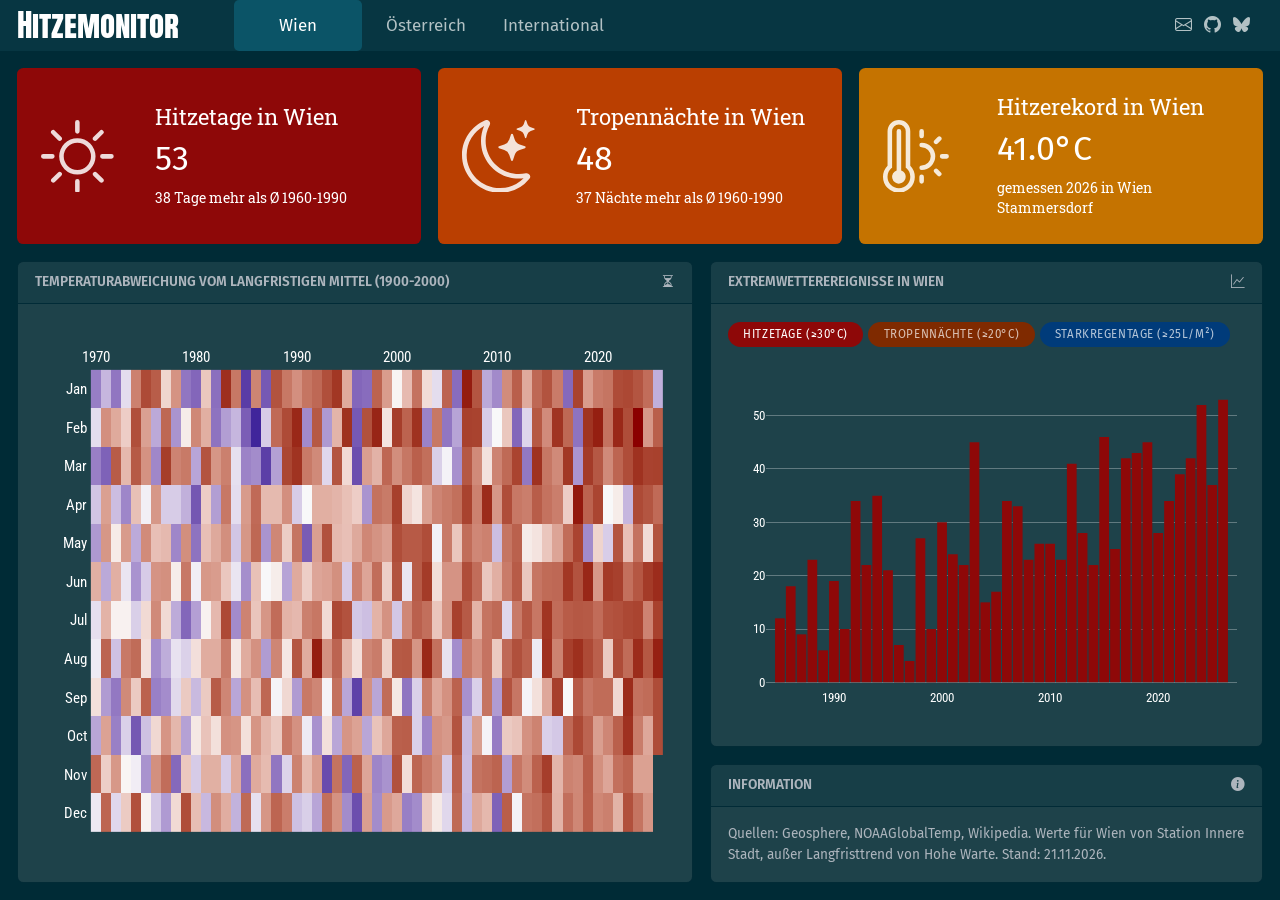
==== index.html @ 4937c635 "Built site for gh-pages" ====
<!DOCTYPE html>
<html xmlns="http://www.w3.org/1999/xhtml" lang="en" xml:lang="en"><head>

<meta charset="utf-8">
<meta name="generator" content="quarto-1.11.9">

<meta name="viewport" content="width=device-width, initial-scale=1.0, user-scalable=yes">


<title>Hitzemonitor</title>
<style>
/* Default styles provided by pandoc.
** See https://pandoc.org/MANUAL.html#variables-for-html for config info.
*/
span.smallcaps{font-variant: small-caps;}
div.columns{display: flex; gap: 1.5em;}
div.column{flex: auto;}
@media screen {
div.columns{gap: min(4vw, 1.5em);}
div.column{overflow-x: auto;}
}
div.hanging-indent{margin-left: 1.5em; text-indent: -1.5em;}
ul.task-list{list-style: none;}
ul.task-list li input[type="checkbox"] {
  width: 0.8em;
  margin: 0 0.8em 0.2em -1em; /* quarto-specific, see https://github.com/quarto-dev/quarto-cli/issues/4556 */ 
  vertical-align: middle;
}
</style>


<script src="heat_dashboard_files/libs/clipboard/clipboard.min.js"></script>
<script src="heat_dashboard_files/libs/quarto-html/quarto.js" type="module"></script>
<script src="heat_dashboard_files/libs/quarto-html/tabsets/tabsets.js" type="module"></script>
<script src="heat_dashboard_files/libs/quarto-html/scrollable-regions/scrollable-regions.js" type="module"></script>
<script src="heat_dashboard_files/libs/quarto-html/popper.min.js"></script>
<script src="heat_dashboard_files/libs/quarto-html/tippy.umd.min.js"></script>
<script src="heat_dashboard_files/libs/quarto-html/anchor.min.js"></script>
<link href="heat_dashboard_files/libs/quarto-html/tippy.css" rel="stylesheet">
<link href="heat_dashboard_files/libs/quarto-html/quarto-syntax-highlighting-63b5708e65d6cd79cd7618c58d0c21e7.css" rel="stylesheet" class="quarto-color-scheme" id="quarto-text-highlighting-styles">
<link href="heat_dashboard_files/libs/quarto-html/quarto-syntax-highlighting-dark-447e42e69aaa9833c0ba1b986f430b20.css" rel="stylesheet" class="quarto-color-scheme quarto-color-alternate" id="quarto-text-highlighting-styles">
<link href="heat_dashboard_files/libs/quarto-html/quarto-syntax-highlighting-63b5708e65d6cd79cd7618c58d0c21e7.css" rel="stylesheet" class="quarto-color-scheme-extra" id="quarto-text-highlighting-styles">
<script src="heat_dashboard_files/libs/bootstrap/bootstrap.min.js"></script>
<link href="heat_dashboard_files/libs/bootstrap/bootstrap-icons.css" rel="stylesheet">
<link href="heat_dashboard_files/libs/bootstrap/bootstrap-05d5b7c2d4df6968c0a750b83c031371.min.css" rel="stylesheet" append-hash="true" class="quarto-color-scheme" id="quarto-bootstrap" data-mode="dark">
<link href="heat_dashboard_files/libs/bootstrap/bootstrap-dark-05d5b7c2d4df6968c0a750b83c031371.min.css" rel="stylesheet" append-hash="true" class="quarto-color-scheme quarto-color-alternate" id="quarto-bootstrap" data-mode="dark">
<link href="heat_dashboard_files/libs/bootstrap/bootstrap-05d5b7c2d4df6968c0a750b83c031371.min.css" rel="stylesheet" append-hash="true" class="quarto-color-scheme-extra" id="quarto-bootstrap" data-mode="dark">
<script src="heat_dashboard_files/libs/quarto-dashboard/quarto-dashboard.js"></script>
<script src="heat_dashboard_files/libs/quarto-dashboard/stickythead.js"></script>



<script src="heat_dashboard_files/libs/quarto-dashboard/web-components.js" type="module"></script>
<script src="heat_dashboard_files/libs/quarto-dashboard/components.js"></script>

<link href="heat_dashboard_files/libs/htmltools-fill-0.5.9/fill.css" rel="stylesheet">
<script src="heat_dashboard_files/libs/bslib-component-js-0.12.0/components.min.js"></script>
<script src="heat_dashboard_files/libs/bslib-component-js-0.12.0/web-components.min.js" type="module"></script>
<link href="heat_dashboard_files/libs/bslib-component-css-0.12.0/components.css" rel="stylesheet">
<script src="heat_dashboard_files/libs/bslib-tag-require-0.12.0/tag-require.js"></script>
<script src="heat_dashboard_files/libs/htmlwidgets-1.6.4/htmlwidgets.js"></script>
<script src="heat_dashboard_files/libs/plotly-binding-4.12.1/plotly.js"></script>
<script src="heat_dashboard_files/libs/typedarray-0.1/typedarray.min.js"></script>
<script src="heat_dashboard_files/libs/jquery-3.6.0/jquery-3.6.0.min.js"></script>
<link href="heat_dashboard_files/libs/crosstalk-1.2.2/css/crosstalk.min.css" rel="stylesheet">
<script src="heat_dashboard_files/libs/crosstalk-1.2.2/js/crosstalk.min.js"></script>
<link href="heat_dashboard_files/libs/plotly-htmlwidgets-css-2.25.2/plotly-htmlwidgets.css" rel="stylesheet">
<script src="heat_dashboard_files/libs/plotly-main-2.25.2/plotly-latest.min.js"></script>
<link href="heat_dashboard_files/libs/datatables-css-0.0.0/datatables-crosstalk.css" rel="stylesheet">
<script src="heat_dashboard_files/libs/datatables-binding-0.34.0/datatables.js"></script>
<link href="heat_dashboard_files/libs/dt-core-1.13.6/css/jquery.dataTables.min.css" rel="stylesheet">
<link href="heat_dashboard_files/libs/dt-core-1.13.6/css/jquery.dataTables.extra.css" rel="stylesheet">
<script src="heat_dashboard_files/libs/dt-core-1.13.6/js/jquery.dataTables.min.js"></script>


</head>

<body class="quarto-dashboard dashboard-fill fullcontent quarto-light"><a id="quarto-skip-link" class="visually-hidden-focusable" href="#quarto-document-content">Skip to main content</a>

<header id="quarto-dashboard-header">
<nav class="navbar navbar-expand-md slim" data-bs-theme="dark">
  <div class="navbar-container container-fluid">
    <button class="navbar-toggler" type="button" data-bs-toggle="collapse" data-bs-target="#dashboard-collapse" aria-controls="dashboard-collapse" aria-expanded="false" aria-label="Toggle navigation">
      <span class="navbar-toggler-icon"></span>
    </button>    


    <div class="navbar-brand-container">


      <div class="navbar-title">
        <div class="navbar-title-text"><a href="#">Hitzemonitor</a></div>
        
        
      </div>
    </div>
<div id="dashboard-collapse" class="navbar-collapse collapse"><ul class="navbar-nav navbar-nav-scroll me-auto" role="tablist"><li class="nav-item" role="presentation"><a id="tab-wien" class="nav-link active" data-bs-toggle="tab" role="tab" data-bs-target="#wien" data-scrolling="false" href="#wien" aria-controls="wien" aria-selected="true"><span class="nav-link-text">Wien</span></a></li><li class="nav-item" role="presentation"><a id="tab-österreich" class="nav-link" data-bs-toggle="tab" role="tab" data-bs-target="#österreich" data-scrolling="false" href="#österreich" aria-controls="österreich" aria-selected="false"><span class="nav-link-text">Österreich</span></a></li><li class="nav-item" role="presentation"><a id="tab-international" class="nav-link" data-bs-toggle="tab" role="tab" data-bs-target="#international" data-scrolling="false" href="#international" aria-controls="international" aria-selected="false"><span class="nav-link-text">International</span></a></li></ul><div class="quarto-dashboard-links"><a class="quarto-dashboard-link" href="mailto:matthias.schnetzer@akwien.at"><i class="bi bi-envelope"></i></a><a class="quarto-dashboard-link" href="https://github.com/mschnetzer"><i class="bi bi-github"></i></a><a class="quarto-dashboard-link" href="https://bsky.app/profile/matschnetzer.bsky.social"><i class="bi bi-bluesky"></i></a></div></div></div>
</nav>
</header>
<div class="page-layout-custom quarto-dashboard-content bslib-gap-spacing html-fill-container bslib-page-fill quarto-dashboard-pages" id="quarto-document-content" tabindex="-1" role="main">  

<div class="bslib-grid-item html-fill-item tab-content bslib-grid" data-layout="fill" style="display: grid; grid-template-rows: minmax(3em, 1fr); grid-auto-columns: minmax(0, 1fr);">
<div id="wien" class="dashboard-page tab-pane show active html-fill-item html-fill-container" data-orientation="rows" aria-labelledby="tab-wien">
<div class="html-fill-item html-fill-container bslib-grid" style="display: grid; grid-template-rows: minmax(3em, max-content) minmax(3em, 1fr); grid-auto-columns: minmax(0, 1fr);">
<div class="html-fill-item html-fill-container bslib-grid" style="display: grid; grid-template-columns: minmax(3em, 1fr) minmax(3em, 1fr) minmax(3em, 1fr);
grid-auto-rows: minmax(0, 1fr);">
<div class="card bslib-card bslib-mb-spacing html-fill-item html-fill-container bslib-value-box showcase-left-center" data-bslib-card-init="" data-require-bs-caller="card()" data-require-bs-version="5 5" style="color:#FFFFFF;background-color:#8e0808;--bslib-color-fg:#FFFFFF;--bslib-color-bg:#8e0808;">
<div class="card-body bslib-gap-spacing html-fill-item html-fill-container" style="margin-top:auto;margin-bottom:auto;flex:1 1 auto; padding:0;">
<div class="value-box-grid html-fill-item" style="--bslib-grid-height:auto;--bslib-grid-height-mobile:auto;---bslib-value-box-showcase-w:30%;---bslib-value-box-showcase-w-fs:1fr;---bslib-value-box-showcase-max-h:100px;---bslib-value-box-showcase-max-h-fs:67%;">
<div class="value-box-showcase html-fill-item html-fill-container"><svg xmlns="http://www.w3.org/2000/svg" viewbox="0 0 16 16" class="bi bi-sun " style="height:1em;width:1em;fill:currentColor;vertical-align:-0.125em;" aria-hidden="true" role="img"><path d="M8 11a3 3 0 1 1 0-6 3 3 0 0 1 0 6zm0 1a4 4 0 1 0 0-8 4 4 0 0 0 0 8zM8 0a.5.5 0 0 1 .5.5v2a.5.5 0 0 1-1 0v-2A.5.5 0 0 1 8 0zm0 13a.5.5 0 0 1 .5.5v2a.5.5 0 0 1-1 0v-2A.5.5 0 0 1 8 13zm8-5a.5.5 0 0 1-.5.5h-2a.5.5 0 0 1 0-1h2a.5.5 0 0 1 .5.5zM3 8a.5.5 0 0 1-.5.5h-2a.5.5 0 0 1 0-1h2A.5.5 0 0 1 3 8zm10.657-5.657a.5.5 0 0 1 0 .707l-1.414 1.415a.5.5 0 1 1-.707-.708l1.414-1.414a.5.5 0 0 1 .707 0zm-9.193 9.193a.5.5 0 0 1 0 .707L3.05 13.657a.5.5 0 0 1-.707-.707l1.414-1.414a.5.5 0 0 1 .707 0zm9.193 2.121a.5.5 0 0 1-.707 0l-1.414-1.414a.5.5 0 0 1 .707-.707l1.414 1.414a.5.5 0 0 1 0 .707zM4.464 4.465a.5.5 0 0 1-.707 0L2.343 3.05a.5.5 0 1 1 .707-.707l1.414 1.414a.5.5 0 0 1 0 .708z"></path></svg></div>
<div class="value-box-area html-fill-item html-fill-container">
<p class="value-box-title">Hitzetage in Wien</p>
<p class="value-box-value">53</p>
<p>38 Tage mehr als Ø 1960-1990</p>
</div>
</div>
</div>
<script data-bslib-card-init="">bslib.Card.initializeAllCards();</script>
<script data-bslib-card-init="">bslib.Card.initializeAllCards();</script></div><div class="card bslib-card bslib-mb-spacing html-fill-item html-fill-container bslib-value-box showcase-left-center" data-bslib-card-init="" data-require-bs-caller="card()" data-require-bs-version="5 5" style="color:#FFFFFF;background-color:#ba3f01;--bslib-color-fg:#FFFFFF;--bslib-color-bg:#ba3f01;">
<div class="card-body bslib-gap-spacing html-fill-item html-fill-container" style="margin-top:auto;margin-bottom:auto;flex:1 1 auto; padding:0;">
<div class="value-box-grid html-fill-item" style="--bslib-grid-height:auto;--bslib-grid-height-mobile:auto;---bslib-value-box-showcase-w:30%;---bslib-value-box-showcase-w-fs:1fr;---bslib-value-box-showcase-max-h:100px;---bslib-value-box-showcase-max-h-fs:67%;">
<div class="value-box-showcase html-fill-item html-fill-container"><svg xmlns="http://www.w3.org/2000/svg" viewbox="0 0 16 16" class="bi bi-moon-stars " style="height:1em;width:1em;fill:currentColor;vertical-align:-0.125em;" aria-hidden="true" role="img"><path d="M6 .278a.768.768 0 0 1 .08.858 7.208 7.208 0 0 0-.878 3.46c0 4.021 3.278 7.277 7.318 7.277.527 0 1.04-.055 1.533-.16a.787.787 0 0 1 .81.316.733.733 0 0 1-.031.893A8.349 8.349 0 0 1 8.344 16C3.734 16 0 12.286 0 7.71 0 4.266 2.114 1.312 5.124.06A.752.752 0 0 1 6 .278zM4.858 1.311A7.269 7.269 0 0 0 1.025 7.71c0 4.02 3.279 7.276 7.319 7.276a7.316 7.316 0 0 0 5.205-2.162c-.337.042-.68.063-1.029.063-4.61 0-8.343-3.714-8.343-8.29 0-1.167.242-2.278.681-3.286z"></path>
<path d="M10.794 3.148a.217.217 0 0 1 .412 0l.387 1.162c.173.518.579.924 1.097 1.097l1.162.387a.217.217 0 0 1 0 .412l-1.162.387a1.734 1.734 0 0 0-1.097 1.097l-.387 1.162a.217.217 0 0 1-.412 0l-.387-1.162A1.734 1.734 0 0 0 9.31 6.593l-1.162-.387a.217.217 0 0 1 0-.412l1.162-.387a1.734 1.734 0 0 0 1.097-1.097l.387-1.162zM13.863.099a.145.145 0 0 1 .274 0l.258.774c.115.346.386.617.732.732l.774.258a.145.145 0 0 1 0 .274l-.774.258a1.156 1.156 0 0 0-.732.732l-.258.774a.145.145 0 0 1-.274 0l-.258-.774a1.156 1.156 0 0 0-.732-.732l-.774-.258a.145.145 0 0 1 0-.274l.774-.258c.346-.115.617-.386.732-.732L13.863.1z"></path></svg></div>
<div class="value-box-area html-fill-item html-fill-container">
<p class="value-box-title">Tropennächte in Wien</p>
<p class="value-box-value">48</p>
<p>37 Nächte mehr als Ø 1960-1990</p>
</div>
</div>
</div>
<script data-bslib-card-init="">bslib.Card.initializeAllCards();</script>
<script data-bslib-card-init="">bslib.Card.initializeAllCards();</script></div><div class="card bslib-card bslib-mb-spacing html-fill-item html-fill-container bslib-value-box showcase-left-center" data-bslib-card-init="" data-require-bs-caller="card()" data-require-bs-version="5 5" style="color:#FFFFFF;background-color:#c57300;--bslib-color-fg:#FFFFFF;--bslib-color-bg:#c57300;">
<div class="card-body bslib-gap-spacing html-fill-item html-fill-container" style="margin-top:auto;margin-bottom:auto;flex:1 1 auto; padding:0;">
<div class="value-box-grid html-fill-item" style="--bslib-grid-height:auto;--bslib-grid-height-mobile:auto;---bslib-value-box-showcase-w:30%;---bslib-value-box-showcase-w-fs:1fr;---bslib-value-box-showcase-max-h:100px;---bslib-value-box-showcase-max-h-fs:67%;">
<div class="value-box-showcase html-fill-item html-fill-container"><svg xmlns="http://www.w3.org/2000/svg" viewbox="0 0 16 16" class="bi bi-thermometer-sun " style="height:1em;width:1em;fill:currentColor;vertical-align:-0.125em;" aria-hidden="true" role="img"><path d="M5 12.5a1.5 1.5 0 1 1-2-1.415V2.5a.5.5 0 0 1 1 0v8.585A1.5 1.5 0 0 1 5 12.5z"></path>
<path d="M1 2.5a2.5 2.5 0 0 1 5 0v7.55a3.5 3.5 0 1 1-5 0V2.5zM3.5 1A1.5 1.5 0 0 0 2 2.5v7.987l-.167.15a2.5 2.5 0 1 0 3.333 0L5 10.486V2.5A1.5 1.5 0 0 0 3.5 1zm5 1a.5.5 0 0 1 .5.5v1a.5.5 0 0 1-1 0v-1a.5.5 0 0 1 .5-.5zm4.243 1.757a.5.5 0 0 1 0 .707l-.707.708a.5.5 0 1 1-.708-.708l.708-.707a.5.5 0 0 1 .707 0zM8 5.5a.5.5 0 0 1 .5-.5 3 3 0 1 1 0 6 .5.5 0 0 1 0-1 2 2 0 0 0 0-4 .5.5 0 0 1-.5-.5zM12.5 8a.5.5 0 0 1 .5-.5h1a.5.5 0 1 1 0 1h-1a.5.5 0 0 1-.5-.5zm-1.172 2.828a.5.5 0 0 1 .708 0l.707.708a.5.5 0 0 1-.707.707l-.708-.707a.5.5 0 0 1 0-.708zM8.5 12a.5.5 0 0 1 .5.5v1a.5.5 0 0 1-1 0v-1a.5.5 0 0 1 .5-.5z"></path></svg></div>
<div class="value-box-area html-fill-item html-fill-container">
<p class="value-box-title">Hitzerekord in Wien</p>
<p class="value-box-value">41.0°C</p>
<p>gemessen 2026 in Wien Stammersdorf</p>
</div>
</div>
</div>
<script data-bslib-card-init="">bslib.Card.initializeAllCards();</script>
<script data-bslib-card-init="">bslib.Card.initializeAllCards();</script></div>
</div>
<div class="fill html-fill-item html-fill-container bslib-grid" data-layout="fill" style="display: grid; grid-template-columns: minmax(3em, 55fr) minmax(3em, 45fr);
grid-auto-rows: minmax(0, 1fr);">
<div class="html-fill-item html-fill-container bslib-grid" style="display: grid; grid-template-rows: minmax(3em, 1fr); grid-auto-columns: minmax(0, 1fr);">
<div class="card fill html-fill-item html-fill-container bslib-card" data-fill="true" data-title="Temperaturabweichung vom langfristigen Mittel (1900-2000)<i class='bi bi-hourglass-split'></i>" data-bslib-card-init="" data-require-bs-caller="card()">
<div class="card-header"><div class="card-title"><span style="display: inline">
Temperaturabweichung vom langfristigen Mittel (1900-2000)</span></div><i class="bi bi-hourglass-split"></i>
</div>
<div class="cell card-body html-fill-item html-fill-container">
<div class="cell-output-display html-fill-item html-fill-container">
<div class="plotly html-widget html-fill-item html-fill-container" id="htmlwidget-fe94f6e7ae63e1a54ec6" style="width:100%;height:406px;"></div>
<script type="application/json" data-for="htmlwidget-fe94f6e7ae63e1a54ec6">{"x":{"data":[{"x":[1970,1971,1972,1973,1974,1975,1976,1977,1978,1979,1980,1981,1982,1983,1984,1985,1986,1987,1988,1989,1990,1991,1992,1993,1994,1995,1996,1997,1998,1999,2000,2001,2002,2003,2004,2005,2006,2007,2008,2009,2010,2011,2012,2013,2014,2015,2016,2017,2018,2019,2020,2021,2022,2023,2024,2025,2026],"y":[1,2,3,4,5,6,7,8,9,10,11,12],"z":[[0.42785183314504427,0.81273307680142215,0.3922525026024542,0.57015768643587428,0.86132198867986765,0.48329281602683155,0.35895595000830283,0.26397835333121644,0.53706988739613859,0.86971914161245589,0.60046272755787622,0.32842556305560705,0.71471986834201784,0.64071621967259262,0.31422386181637085,0.80135725063207652,0.40981380584459304,0.69594920929173854,0.81273307680142215,0.75540557736999925,0.34333441416884775,0.37527561942712323,0.28785386884898556,0.78927902946201056,0.7055391393014171,0.23220127322592771,0.093717333210398865,0.67541681326236658,0.23220127322592771,0.68591939603780228,0.65285215064988034,0.20444168709749652,0.23220127322592771,0.57015768643587428,0.50162378399461371,0.3922525026024542,0.80135725063207652,0.32842556305560705,0.65285215064988034,0.61455392314796142,0.1383018861474076,0.8286379536395595,0.44622531412545036,0.77641212592731135,0.78927902946201056,0.84799033417693359,0.62796175614052407,0.78927902946201056,0.73196523830275373,0.8286379536395595,0.73196523830275373,0.74788689659133301,0.62796175614052407,0.86132198867986765,0.77641212592731135,0.69594920929173854,null],[0.80452091307964169,0.5628599686505843,0.6914376529790115,0.47486860459141439,0.43782581900005285,0.24800396190653992,0.71058742288275034,0.79264190961418368,0.15490786759717287,0.57869146067920918,0.36775825239324078,0.6349861310947128,0.6349861310947128,0.36775825239324078,0.64739925975918966,0.16900558669535298,0.64739925975918966,0.60822243185850422,0.18416147587817794,0.38444281195079671,0.74436827328878841,0.60822243185850422,0.68119672466783576,0.086603703512868474,0.77999911784201903,0.1482150495199567,0.82108463777634144,0.65921387629770734,0.21828426154286673,0.24800396190653992,0.8593569514311028,0.52917984640898652,0.8102003002952799,0.7593854936776756,0.71955741888446345,0.36775825239324078,0.82108463777634144,0.33645580367950373,0.77999911784201903,0.79264190961418368,0.81571872004788593,0.27024857135364078,0.77336158357948248,0.71955741888446345,0.82108463777634144,0.9019225870603208,0.62193819469816625,0.74436827328878841,0.72816119273645352,0.83138979431685434,0.71058742288275034,0.65921387629770734,0.78642168536967583,0.81571872004788593,0.67046736358863779,0.67046736358863779,null],[0.29022351749696318,0.66651823243965447,0.20607997788525234,0.37842083965678713,0.11578277499726682,0.34621882191136849,0.54029290898383586,0.69778588849371814,0.61712755831318467,0.27787736969681587,0.50503652762620455,0.58850453643471456,0.52292373028382544,0.7072965651699088,0.69778588849371814,0.52292373028382544,0.69778588849371814,0.61712755831318467,0.57312947583121943,0.76398990584932658,0.7072965651699088,0.43128738697333713,0.24425659454928886,0.52292373028382544,0.29022351749696318,0.69778588849371814,0.66651823243965447,0.29022351749696318,0.58850453643471456,0.65506902688349666,0.82446097860617396,0.8295930331891449,0.37842083965678713,0.2150088070903276,0.7072965651699088,0.6878412718486403,0.85338186405008609,0.33117580209386066,0.67743023412921455,0.44970583965636562,0.19751453862731894,0.57312947583121943,0.58850453643471456,0.7072965651699088,0.74157170491187563,0.37842083965678713,0.36197351306859632,0.80245595028705607,0.87850074740543271,0.81376967496715902,0.67743023412921455,0.7335163561825917,0.82446097860617396,0.92972677110669377,0.75678934093315275,0.65506902688349666,0.87049025553414661],[0.52292373028382544,0.26612568364284434,0.1892876577880985,0.72513488531639891,0.57312947583121943,0.81918901897767882,0.20607997788525234,0.23406678185092955,0.39551425724678191,0.57312947583121943,0.33117580209386094,0.57312947583121943,0.83459213185071279,0.73351635618259159,0.29022351749696351,0.70729656516990902,0.60316687231196509,0.80819488546950924,0.44970583965636596,0.5402929089838362,0.26612568364284434,0.76398990584932669,0.73351635618259159,0.44970583965636596,0.78415629340076276,0.29022351749696351,0.062485240077321758,0.70729656516990902,0.29022351749696351,0.7965434663932901,0.50503652762620488,0.18137653026875303,0.3784208396567868,0.75678934093315253,0.65506902688349689,0.70729656516990902,0.81918901897767882,0.24425659454928858,0.3784208396567868,0.77765860682278498,0.26612568364284434,0.85780486345830498,0.77094119305059283,0.44970583965636596,0.52292373028382544,0.65506902688349689,0.90068317018091892,0.46825823653247672,0.83946473988614179,0.77094119305059283,0.7965434663932901,0.7965434663932901,0.5402929089838362,0.94132405265491903,0.78415629340076276,0.7965434663932901,0.87049025553414683],[0.43237461175938902,0.81409587662817273,0.34713493467574458,0.76440965968705887,0.79689973174056217,0.5239711472502282,0.23465919438068869,0.30399215273867136,0.41423920125168223,0.37941885650419005,0.5239711472502282,0.64377635268568356,0.64377635268568356,0.75722435810364463,0.50611141240283208,0.64377635268568356,0.70784856596596957,0.2668078714353454,0.73400377915717308,0.50611141240283208,0.849126156343042,0.64377635268568356,0.96520925092506016,0.70784856596596957,0.81409587662817273,0.6179352851565465,0.5239711472502282,0.73400377915717308,0.75722435810364463,0.5580231638389872,0.83975035364050477,0.84449551840985326,0.69836269346226143,0.9470269265337603,0.78453566669025443,0.41423920125168223,0.23465919438068869,0.76440965968705887,0.70784856596596957,0.7780506132918843,0.57406273716640666,0.80280162948241895,0.86238151756842218,0.81950624591833388,0.43237461175938902,0.92990434728115079,0.74204045815213504,0.90089030491118582,0.93286865213230141,0.87477543782685108,0.82476969086215535,0.57406273716640666,0.87073311759034755,0.79689973174056217,0.94149100799297691,0.84449551840985326,0.96271728164559678],[0.40928469481719038,0.62757308221912489,0.48274447398290893,0.48274447398290893,0.37478113067853336,0.53655903034564512,0.72326367571126304,0.53655903034564512,0.30031841918120744,0.1510369994580705,0.27526824674404532,0.48274447398290893,0.61414535142557269,0.87764451986983183,0.23190816354997848,0.73984372509922536,0.58521630915278655,0.69565779031512032,0.79523159806530241,0.62757308221912489,0.61414535142557269,0.74765926131588356,0.76944748691374254,0.53655903034564512,0.88154394741215503,0.85685011915265841,0.35848175356927298,0.34288129161532327,0.62757308221912489,0.7052603328907362,0.35848175356927298,0.73171926047193314,0.82332479929686941,0.78909393763893509,0.58521630915278655,0.7052603328907362,0.89638611874480822,0.83841384387794682,0.62757308221912489,0.77621459668091464,0.80118320621825734,0.39173937320862073,0.76244325970825921,0.84319173284282778,0.76944748691374254,0.92297441397138069,0.79523159806530241,0.83351421121443448,0.84319173284282778,0.83841384387794682,0.79523159806530241,0.85240471743557411,0.86119444893100894,0.88154394741215503,0.88911032489284203,0.73984372509922536,0.89638611874480822],[0.63536381157586508,0.29515777367184692,0.63536381157586508,0.42012234899055823,0.24831907050470398,0.36824424930985084,0.70150805074417255,0.71085938800357906,0.49385448938111759,0.76670273734189853,0.43837221810301485,0.69173472484237541,0.68150777687239938,0.57915087998925097,0.42012234899055823,0.23794621131157453,0.59425042771380843,0.45686369908793173,0.49385448938111759,0.28257220243406617,0.64775862971928755,0.56334031006723928,0.65955603927295303,0.67079342989107693,0.71085938800357906,0.36824424930985084,0.7445996054115982,0.65955603927295303,0.79282369701409616,0.56334031006723928,0.85510190448721857,0.42012234899055823,0.83648828616480564,0.90882945616536859,0.52969804800737641,0.70150805074417255,0.70150805074417255,0.8679623697349399,0.79282369701409616,0.57915087998925097,0.63536381157586508,0.75960033920977577,0.83648828616480564,0.57915087998925097,0.77356196287360635,0.79884770421071227,0.80469201214510166,0.91859639743604471,0.85510190448721857,0.95061120210792693,0.69173472484237541,0.91214162459804782,0.89852938217626099,0.78660930051371758,0.84602083437615339,0.90882945616536859,0.93959010162769518],[0.26185048630382479,0.69409696952202815,0.49819822335315467,0.68398079533702927,0.29824189155525033,0.72189222776972384,0.5977336022467381,0.61195608085981323,0.22077415997136982,0.71302270719818217,0.17847746692673036,0.5977336022467381,0.65061469451418819,0.71302270719818217,0.35596316824488922,0.69409696952202815,0.80605543332819429,0.25085583504052122,0.73040243246569236,0.56716098049468078,0.77515778150938686,0.12506060447287976,0.6733854313878449,0.86051279364331967,0.61195608085981323,0.5977336022467381,0.65061469451418819,0.73040243246569236,0.70376723878653646,0.6733854313878449,0.86894489148600706,0.83764593225417316,0.83764593225417316,0.86894489148600706,0.44275076047742246,0.76131090512816701,0.58280357785436121,0.79427197589721632,0.73040243246569236,0.74644089618148435,0.34047528436690733,0.77515778150938686,0.82249427621728444,0.49819822335315467,0.51624840483186873,0.58280357785436121,0.66227563966934766,0.79427197589721632,0.88852189752706778,0.23035150448804068,0.55082105444689833,0.37215374871606727,0.85169091798044905,0.5977336022467381,0.78173655273219733,0.53382559460757228,0.85615275097196042],[0.35424189518239579,0.67220106482940756,0.33883155621485872,0.21975626780263821,0.59614212502021724,0.4407423706033462,0.69301742437149405,0.37035716155075005,0.37035716155075005,0.31013912208708722,0.11309432341057594,0.56541471978674951,0.27210412517762095,0.76759891629303179,0.40454226743903215,0.68285071399239261,0.79960980215599997,0.61044093432190971,0.61044093432190971,0.71203391232270274,0.37035716155075005,0.4592523028261663,0.63699397505149424,0.63699397505149424,0.62404891930977224,0.59614212502021724,0.56541471978674951,0.24968963028910893,0.78103054654225357,0.76052869872668527,0.89898302028108346,0.54900083727813964,0.51430321322396588,0.67220106482940756,0.73770297627040338,0.76052869872668527,0.78742024512311015,0.89180827608564517,0.7455990307682957,0.93995500056651482,0.69301742437149405,0.86849519817713217,0.76759891629303179,0.7532012395973755,0.83218301284952323,0.78103054654225357,0.7532012395973755,0.56541471978674951,0.97357349913637237,0.81657872320457481,0.88811629116225377,0.4592523028261663,0.49620955043077702,0.32413407381576637,0.87658839349865869,0.85119863203288015,0.79960980215599997],[0.20469951705573278,0.13848790942351988,0.8338087882859343,0.61496189134752699,0.83870102201848717,0.70581758485408708,0.22282450603892021,0.90359661402332536,0.74031643604982322,0.76286625424429333,0.28822654858323726,0.85267170727871799,0.69624024033741583,0.74811427789872642,0.41034333999358841,0.21356903762727461,0.23249477530342869,0.057646853339449571,0.27597705031126857,0.88558945321052962,0.92623010747981116,0.76286625424429333,0.72377566568252394,0.3927661502178843,0.85267170727871799,0.53758021404999556,0.093865281431978365,0.67573590978493592,0.62834985327020632,0.80729692255671637,0.71498660528483182,0.76985597004915352,0.82363532875810652,0.78946394760934546,0.3757706903785587,0.44677450430449034,0.24261094948842757,0.84347186205509694,0.72377566568252394,0.5201216954475284,0.74031643604982322,0.80153114035257689,0.88933051488125126,0.1880139217636029,0.92925241347183241,0.76985597004915352,0.72377566568252394,0.91686069243998858,0.25320631343761174,0.91034518238087991,0.84347186205509694,0.72377566568252394,0.81289711807392384,0.86984110430717965,0.92925241347183241,0.8929991349039339,0.89659801169995046],[0.40436731538167808,0.71194379374071615,0.64919084791926851,0.56525555860928212,0.86427396375868293,0.6720930910263202,0.29669525346450759,0.80537491307712727,0.24958390797332322,0.49602857318619825,0.72940930521663871,0.63686894905307934,0.17757047123340938,0.27198773088104056,0.32399209568462961,0.13028614859862073,0,0.37019423156867398,0.79955128439597578,0.87254476985146401,0.94823825206980039,0.22919124298559457,0.84187903123887753,0.26051648644542746,0.62391748806670577,0.92824041449059047,0.11862096262687274,0.8599999497859433,0.95358143738620005,0.51412610345524912,0.90243662128196123,0.81652508448253935,0.92824041449059047,0.21054153528249903,0.76753012166285672,0.18533313820334307,0.28403493203644398,0.89539413488926911,0.89177207227423194,0.37019423156867398,0.45906853527771163,0.58098226608953463,0.14919490608297886,0.38697557162381863,0.84187903123887753,0.72085773267208275,0.92520167859245606,0.80537491307712727,0.17757047123340938,0.92520167859245606,0.96383166109928076,0.7809662392450174,0.94823825206980039,0.86845426425898919,1,0.69291902029677976,0.82706945095680751],[0.20137220067707359,0.32328323897032157,0.18494183994155342,0.40349331673225841,0.74513836472700834,0.87635289944111849,0.83188593821860912,0.54800472768989417,0.70216942272374561,0.18494183994155342,0.14886774984162873,0.58022041225860332,0.16972983595469632,0.93402983664577621,0.76718579350574523,0.052014413306215763,0.73722421646212344,0.11834087377366406,0.8554089985672988,0.76718579350574523,0.71149262817826775,0.77402873235359682,0.80509066124570683,0.86406461700449944,0.91881616287100965,0.6485951113181827,0.14886774984162873,0.16253181903075692,0.81625666831394716,0.68223189518439231,0.47670257682107398,0.60961103496644664,0.78064438939845371,0.53090525215027751,0.40349331673225841,0.81625666831394716,0.16253181903075692,0.96863360867011539,0.85092957785227274,0.29605352716033878,0.22870961604617218,0.72042518655649457,0.82681526943049111,0.6485951113181827,0.80509066124570683,0.8554089985672988,0.76010075658736775,0.15558292073572774,0.89159094931879246,0.68223189518439231,0.76010075658736775,0.77402873235359682,0.87234432493622482,0.88027866408357314,0.85092957785227274,0.79324721514240681,0.30932939915714286]],"text":[["Dec 1970: -0.2°C","Dec 1971: +3.2°C","Dec 1972: -0.4°C","Dec 1973: +0.6°C","Dec 1974: +4.2°C","Dec 1975: +0.1°C","Dec 1976: -0.6°C","Dec 1977: -1.3°C","Dec 1978: +0.4°C","Dec 1979: +4.4°C","Dec 1980: +0.8°C","Dec 1981: -0.8°C","Dec 1982: +1.8°C","Dec 1983: +1.1°C","Dec 1984: -0.9°C","Dec 1985: +3.0°C","Dec 1986: -0.3°C","Dec 1987: +1.6°C","Dec 1988: +3.2°C","Dec 1989: +2.3°C","Dec 1990: -0.7°C","Dec 1991: -0.5°C","Dec 1992: -1.1°C","Dec 1993: +2.8°C","Dec 1994: +1.7°C","Dec 1995: -1.6°C","Dec 1996: -3.6°C","Dec 1997: +1.4°C","Dec 1998: -1.6°C","Dec 1999: +1.5°C","Dec 2000: +1.2°C","Dec 2001: -1.9°C","Dec 2002: -1.6°C","Dec 2003: +0.6°C","Dec 2004: +0.2°C","Dec 2005: -0.4°C","Dec 2006: +3.0°C","Dec 2007: -0.8°C","Dec 2008: +1.2°C","Dec 2009: +0.9°C","Dec 2010: -2.8°C","Dec 2011: +3.5°C","Dec 2012: -0.1°C","Dec 2013: +2.6°C","Dec 2014: +2.8°C","Dec 2015: +3.9°C","Dec 2016: +1.0°C","Dec 2017: +2.8°C","Dec 2018: +2.0°C","Dec 2019: +3.5°C","Dec 2020: +2.0°C","Dec 2021: +2.2°C","Dec 2022: +1.0°C","Dec 2023: +4.2°C","Dec 2024: +2.6°C","Dec 2025: +1.6°C",null],["Nov 1970: +3.1°C","Nov 1971: +0.6°C","Nov 1972: +1.6°C","Nov 1973: +0.1°C","Nov 1974: -0.1°C","Nov 1975: -1.4°C","Nov 1976: +1.8°C","Nov 1977: +2.9°C","Nov 1978: -2.5°C","Nov 1979: +0.7°C","Nov 1980: -0.5°C","Nov 1981: +1.1°C","Nov 1982: +1.1°C","Nov 1983: -0.5°C","Nov 1984: +1.2°C","Nov 1985: -2.3°C","Nov 1986: +1.2°C","Nov 1987: +0.9°C","Nov 1988: -2.1°C","Nov 1989: -0.4°C","Nov 1990: +2.2°C","Nov 1991: +0.9°C","Nov 1992: +1.5°C","Nov 1993: -3.7°C","Nov 1994: +2.7°C","Nov 1995: -2.6°C","Nov 1996: +3.4°C","Nov 1997: +1.3°C","Nov 1998: -1.7°C","Nov 1999: -1.4°C","Nov 2000: +4.2°C","Nov 2001: +0.4°C","Nov 2002: +3.2°C","Nov 2003: +2.4°C","Nov 2004: +1.9°C","Nov 2005: -0.5°C","Nov 2006: +3.4°C","Nov 2007: -0.7°C","Nov 2008: +2.7°C","Nov 2009: +2.9°C","Nov 2010: +3.3°C","Nov 2011: -1.2°C","Nov 2012: +2.6°C","Nov 2013: +1.9°C","Nov 2014: +3.4°C","Nov 2015: +5.3°C","Nov 2016: +1.0°C","Nov 2017: +2.2°C","Nov 2018: +2.0°C","Nov 2019: +3.6°C","Nov 2020: +1.8°C","Nov 2021: +1.3°C","Nov 2022: +2.8°C","Nov 2023: +3.3°C","Nov 2024: +1.4°C","Nov 2025: +1.4°C","Nov 2026: NA°C"],["Oct 1970: -1.1°C","Oct 1971: +1.3°C","Oct 1972: -1.9°C","Oct 1973: -0.5°C","Oct 1974: -3.2°C","Oct 1975: -0.7°C","Oct 1976: +0.4°C","Oct 1977: +1.6°C","Oct 1978: +0.9°C","Oct 1979: -1.2°C","Oct 1980: +0.2°C","Oct 1981: +0.7°C","Oct 1982: +0.3°C","Oct 1983: +1.7°C","Oct 1984: +1.6°C","Oct 1985: +0.3°C","Oct 1986: +1.6°C","Oct 1987: +0.9°C","Oct 1988: +0.6°C","Oct 1989: +2.4°C","Oct 1990: +1.7°C","Oct 1991: -0.2°C","Oct 1992: -1.5°C","Oct 1993: +0.3°C","Oct 1994: -1.1°C","Oct 1995: +1.6°C","Oct 1996: +1.3°C","Oct 1997: -1.1°C","Oct 1998: +0.7°C","Oct 1999: +1.2°C","Oct 2000: +3.4°C","Oct 2001: +3.5°C","Oct 2002: -0.5°C","Oct 2003: -1.8°C","Oct 2004: +1.7°C","Oct 2005: +1.5°C","Oct 2006: +4.0°C","Oct 2007: -0.8°C","Oct 2008: +1.4°C","Oct 2009: -0.1°C","Oct 2010: -2.0°C","Oct 2011: +0.6°C","Oct 2012: +0.7°C","Oct 2013: +1.7°C","Oct 2014: +2.1°C","Oct 2015: -0.5°C","Oct 2016: -0.6°C","Oct 2017: +3.0°C","Oct 2018: +4.6°C","Oct 2019: +3.2°C","Oct 2020: +1.4°C","Oct 2021: +2.0°C","Oct 2022: +3.4°C","Oct 2023: +6.1°C","Oct 2024: +2.3°C","Oct 2025: +1.2°C","Oct 2026: +4.4°C"],["Sep 1970: +0.3°C","Sep 1971: -1.3°C","Sep 1972: -2.1°C","Sep 1973: +1.9°C","Sep 1974: +0.6°C","Sep 1975: +3.3°C","Sep 1976: -1.9°C","Sep 1977: -1.6°C","Sep 1978: -0.4°C","Sep 1979: +0.6°C","Sep 1980: -0.8°C","Sep 1981: +0.6°C","Sep 1982: +3.6°C","Sep 1983: +2.0°C","Sep 1984: -1.1°C","Sep 1985: +1.7°C","Sep 1986: +0.8°C","Sep 1987: +3.1°C","Sep 1988: -0.1°C","Sep 1989: +0.4°C","Sep 1990: -1.3°C","Sep 1991: +2.4°C","Sep 1992: +2.0°C","Sep 1993: -0.1°C","Sep 1994: +2.7°C","Sep 1995: -1.1°C","Sep 1996: -4.3°C","Sep 1997: +1.7°C","Sep 1998: -1.1°C","Sep 1999: +2.9°C","Sep 2000: +0.2°C","Sep 2001: -2.2°C","Sep 2002: -0.5°C","Sep 2003: +2.3°C","Sep 2004: +1.2°C","Sep 2005: +1.7°C","Sep 2006: +3.3°C","Sep 2007: -1.5°C","Sep 2008: -0.5°C","Sep 2009: +2.6°C","Sep 2010: -1.3°C","Sep 2011: +4.1°C","Sep 2012: +2.5°C","Sep 2013: -0.1°C","Sep 2014: +0.3°C","Sep 2015: +1.2°C","Sep 2016: +5.2°C","Sep 2017: 0.0°C","Sep 2018: +3.7°C","Sep 2019: +2.5°C","Sep 2020: +2.9°C","Sep 2021: +2.9°C","Sep 2022: +0.4°C","Sep 2023: +6.5°C","Sep 2024: +2.7°C","Sep 2025: +2.9°C","Sep 2026: +4.4°C"],["Aug 1970: -0.2°C","Aug 1971: +3.2°C","Aug 1972: -0.7°C","Aug 1973: +2.4°C","Aug 1974: +2.9°C","Aug 1975: +0.3°C","Aug 1976: -1.6°C","Aug 1977: -1.0°C","Aug 1978: -0.3°C","Aug 1979: -0.5°C","Aug 1980: +0.3°C","Aug 1981: +1.1°C","Aug 1982: +1.1°C","Aug 1983: +2.3°C","Aug 1984: +0.2°C","Aug 1985: +1.1°C","Aug 1986: +1.7°C","Aug 1987: -1.3°C","Aug 1988: +2.0°C","Aug 1989: +0.2°C","Aug 1990: +3.9°C","Aug 1991: +1.1°C","Aug 1992: +7.4°C","Aug 1993: +1.7°C","Aug 1994: +3.2°C","Aug 1995: +0.9°C","Aug 1996: +0.3°C","Aug 1997: +2.0°C","Aug 1998: +2.3°C","Aug 1999: +0.5°C","Aug 2000: +3.7°C","Aug 2001: +3.8°C","Aug 2002: +1.6°C","Aug 2003: +6.7°C","Aug 2004: +2.7°C","Aug 2005: -0.3°C","Aug 2006: -1.6°C","Aug 2007: +2.4°C","Aug 2008: +1.7°C","Aug 2009: +2.6°C","Aug 2010: +0.6°C","Aug 2011: +3.0°C","Aug 2012: +4.2°C","Aug 2013: +3.3°C","Aug 2014: -0.2°C","Aug 2015: +6.1°C","Aug 2016: +2.1°C","Aug 2017: +5.2°C","Aug 2018: +6.2°C","Aug 2019: +4.5°C","Aug 2020: +3.4°C","Aug 2021: +0.6°C","Aug 2022: +4.4°C","Aug 2023: +2.9°C","Aug 2024: +6.5°C","Aug 2025: +3.8°C","Aug 2026: +7.3°C"],["Jul 1970: -0.3°C","Jul 1971: +1.0°C","Jul 1972: +0.1°C","Jul 1973: +0.1°C","Jul 1974: -0.5°C","Jul 1975: +0.4°C","Jul 1976: +1.9°C","Jul 1977: +0.4°C","Jul 1978: -1.0°C","Jul 1979: -2.6°C","Jul 1980: -1.2°C","Jul 1981: +0.1°C","Jul 1982: +0.9°C","Jul 1983: +4.6°C","Jul 1984: -1.6°C","Jul 1985: +2.1°C","Jul 1986: +0.7°C","Jul 1987: +1.6°C","Jul 1988: +2.9°C","Jul 1989: +1.0°C","Jul 1990: +0.9°C","Jul 1991: +2.2°C","Jul 1992: +2.5°C","Jul 1993: +0.4°C","Jul 1994: +4.7°C","Jul 1995: +4.1°C","Jul 1996: -0.6°C","Jul 1997: -0.7°C","Jul 1998: +1.0°C","Jul 1999: +1.7°C","Jul 2000: -0.6°C","Jul 2001: +2.0°C","Jul 2002: +3.4°C","Jul 2003: +2.8°C","Jul 2004: +0.7°C","Jul 2005: +1.7°C","Jul 2006: +5.1°C","Jul 2007: +3.7°C","Jul 2008: +1.0°C","Jul 2009: +2.6°C","Jul 2010: +3.0°C","Jul 2011: -0.4°C","Jul 2012: +2.4°C","Jul 2013: +3.8°C","Jul 2014: +2.5°C","Jul 2015: +5.9°C","Jul 2016: +2.9°C","Jul 2017: +3.6°C","Jul 2018: +3.8°C","Jul 2019: +3.7°C","Jul 2020: +2.9°C","Jul 2021: +4.0°C","Jul 2022: +4.2°C","Jul 2023: +4.7°C","Jul 2024: +4.9°C","Jul 2025: +2.1°C","Jul 2026: +5.1°C"],["Jun 1970: +1.1°C","Jun 1971: -1.0°C","Jun 1972: +1.1°C","Jun 1973: -0.2°C","Jun 1974: -1.4°C","Jun 1975: -0.5°C","Jun 1976: +1.7°C","Jun 1977: +1.8°C","Jun 1978: +0.2°C","Jun 1979: +2.5°C","Jun 1980: -0.1°C","Jun 1981: +1.6°C","Jun 1982: +1.5°C","Jun 1983: +0.7°C","Jun 1984: -0.2°C","Jun 1985: -1.5°C","Jun 1986: +0.8°C","Jun 1987: 0.0°C","Jun 1988: +0.2°C","Jun 1989: -1.1°C","Jun 1990: +1.2°C","Jun 1991: +0.6°C","Jun 1992: +1.3°C","Jun 1993: +1.4°C","Jun 1994: +1.8°C","Jun 1995: -0.5°C","Jun 1996: +2.2°C","Jun 1997: +1.3°C","Jun 1998: +2.9°C","Jun 1999: +0.6°C","Jun 2000: +4.1°C","Jun 2001: -0.2°C","Jun 2002: +3.7°C","Jun 2003: +5.5°C","Jun 2004: +0.4°C","Jun 2005: +1.7°C","Jun 2006: +1.7°C","Jun 2007: +4.4°C","Jun 2008: +2.9°C","Jun 2009: +0.7°C","Jun 2010: +1.1°C","Jun 2011: +2.4°C","Jun 2012: +3.7°C","Jun 2013: +0.7°C","Jun 2014: +2.6°C","Jun 2015: +3.0°C","Jun 2016: +3.1°C","Jun 2017: +5.8°C","Jun 2018: +4.1°C","Jun 2019: +6.9°C","Jun 2020: +1.6°C","Jun 2021: +5.6°C","Jun 2022: +5.2°C","Jun 2023: +2.8°C","Jun 2024: +3.9°C","Jun 2025: +5.5°C","Jun 2026: +6.5°C"],["May 1970: -1.3°C","May 1971: +1.6°C","May 1972: +0.2°C","May 1973: +1.5°C","May 1974: -1.0°C","May 1975: +1.9°C","May 1976: +0.8°C","May 1977: +0.9°C","May 1978: -1.7°C","May 1979: +1.8°C","May 1980: -2.2°C","May 1981: +0.8°C","May 1982: +1.2°C","May 1983: +1.8°C","May 1984: -0.6°C","May 1985: +1.6°C","May 1986: +3.1°C","May 1987: -1.4°C","May 1988: +2.0°C","May 1989: +0.6°C","May 1990: +2.6°C","May 1991: -3.0°C","May 1992: +1.4°C","May 1993: +4.2°C","May 1994: +0.9°C","May 1995: +0.8°C","May 1996: +1.2°C","May 1997: +2.0°C","May 1998: +1.7°C","May 1999: +1.4°C","May 2000: +4.4°C","May 2001: +3.7°C","May 2002: +3.7°C","May 2003: +4.4°C","May 2004: -0.1°C","May 2005: +2.4°C","May 2006: +0.7°C","May 2007: +2.9°C","May 2008: +2.0°C","May 2009: +2.2°C","May 2010: -0.7°C","May 2011: +2.6°C","May 2012: +3.4°C","May 2013: +0.2°C","May 2014: +0.3°C","May 2015: +0.7°C","May 2016: +1.3°C","May 2017: +2.9°C","May 2018: +4.9°C","May 2019: -1.6°C","May 2020: +0.5°C","May 2021: -0.5°C","May 2022: +4.0°C","May 2023: +0.8°C","May 2024: +2.7°C","May 2025: +0.4°C","May 2026: +4.1°C"],["Apr 1970: -0.6°C","Apr 1971: +1.4°C","Apr 1972: -0.7°C","Apr 1973: -1.7°C","Apr 1974: +0.8°C","Apr 1975: -0.1°C","Apr 1976: +1.6°C","Apr 1977: -0.5°C","Apr 1978: -0.5°C","Apr 1979: -0.9°C","Apr 1980: -3.2°C","Apr 1981: +0.6°C","Apr 1982: -1.2°C","Apr 1983: +2.5°C","Apr 1984: -0.3°C","Apr 1985: +1.5°C","Apr 1986: +3.0°C","Apr 1987: +0.9°C","Apr 1988: +0.9°C","Apr 1989: +1.8°C","Apr 1990: -0.5°C","Apr 1991: 0.0°C","Apr 1992: +1.1°C","Apr 1993: +1.1°C","Apr 1994: +1.0°C","Apr 1995: +0.8°C","Apr 1996: +0.6°C","Apr 1997: -1.4°C","Apr 1998: +2.7°C","Apr 1999: +2.4°C","Apr 2000: +5.2°C","Apr 2001: +0.5°C","Apr 2002: +0.3°C","Apr 2003: +1.4°C","Apr 2004: +2.1°C","Apr 2005: +2.4°C","Apr 2006: +2.8°C","Apr 2007: +5.0°C","Apr 2008: +2.2°C","Apr 2009: +6.5°C","Apr 2010: +1.6°C","Apr 2011: +4.4°C","Apr 2012: +2.5°C","Apr 2013: +2.3°C","Apr 2014: +3.6°C","Apr 2015: +2.7°C","Apr 2016: +2.3°C","Apr 2017: +0.6°C","Apr 2018: +7.8°C","Apr 2019: +3.3°C","Apr 2020: +4.9°C","Apr 2021: 0.0°C","Apr 2022: +0.2°C","Apr 2023: -0.8°C","Apr 2024: +4.6°C","Apr 2025: +4.0°C","Apr 2026: +3.0°C"],["Mar 1970: -1.9°C","Mar 1971: -2.8°C","Mar 1972: +3.6°C","Mar 1973: +0.9°C","Mar 1974: +3.7°C","Mar 1975: +1.7°C","Mar 1976: -1.7°C","Mar 1977: +5.3°C","Mar 1978: +2.1°C","Mar 1979: +2.4°C","Mar 1980: -1.1°C","Mar 1981: +4.0°C","Mar 1982: +1.6°C","Mar 1983: +2.2°C","Mar 1984: -0.3°C","Mar 1985: -1.8°C","Mar 1986: -1.6°C","Mar 1987: -4.4°C","Mar 1988: -1.2°C","Mar 1989: +4.8°C","Mar 1990: +6.0°C","Mar 1991: +2.4°C","Mar 1992: +1.9°C","Mar 1993: -0.4°C","Mar 1994: +4.0°C","Mar 1995: +0.4°C","Mar 1996: -3.6°C","Mar 1997: +1.4°C","Mar 1998: +1.0°C","Mar 1999: +3.1°C","Mar 2000: +1.8°C","Mar 2001: +2.5°C","Mar 2002: +3.4°C","Mar 2003: +2.8°C","Mar 2004: -0.5°C","Mar 2005: -0.1°C","Mar 2006: -1.5°C","Mar 2007: +3.8°C","Mar 2008: +1.9°C","Mar 2009: +0.3°C","Mar 2010: +2.1°C","Mar 2011: +3.0°C","Mar 2012: +4.9°C","Mar 2013: -2.1°C","Mar 2014: +6.1°C","Mar 2015: +2.5°C","Mar 2016: +1.9°C","Mar 2017: +5.7°C","Mar 2018: -1.4°C","Mar 2019: +5.5°C","Mar 2020: +3.8°C","Mar 2021: +1.9°C","Mar 2022: +3.2°C","Mar 2023: +4.4°C","Mar 2024: +6.1°C","Mar 2025: +5.0°C","Mar 2026: +5.1°C"],["Feb 1970: -0.3°C","Feb 1971: +1.8°C","Feb 1972: +1.2°C","Feb 1973: +0.6°C","Feb 1974: +4.3°C","Feb 1975: +1.4°C","Feb 1976: -1.0°C","Feb 1977: +3.1°C","Feb 1978: -1.4°C","Feb 1979: +0.2°C","Feb 1980: +2.0°C","Feb 1981: +1.1°C","Feb 1982: -2.2°C","Feb 1983: -1.2°C","Feb 1984: -0.8°C","Feb 1985: -2.9°C","Feb 1986: -6.0°C","Feb 1987: -0.5°C","Feb 1988: +3.0°C","Feb 1989: +4.5°C","Feb 1990: +6.8°C","Feb 1991: -1.6°C","Feb 1992: +3.8°C","Feb 1993: -1.3°C","Feb 1994: +1.0°C","Feb 1995: +6.1°C","Feb 1996: -3.1°C","Feb 1997: +4.2°C","Feb 1998: +7.0°C","Feb 1999: +0.3°C","Feb 2000: +5.3°C","Feb 2001: +3.3°C","Feb 2002: +6.1°C","Feb 2003: -1.8°C","Feb 2004: +2.5°C","Feb 2005: -2.1°C","Feb 2006: -1.1°C","Feb 2007: +5.1°C","Feb 2008: +5.0°C","Feb 2009: -0.5°C","Feb 2010: 0.0°C","Feb 2011: +0.7°C","Feb 2012: -2.6°C","Feb 2013: -0.4°C","Feb 2014: +3.8°C","Feb 2015: +1.9°C","Feb 2016: +6.0°C","Feb 2017: +3.1°C","Feb 2018: -2.2°C","Feb 2019: +6.0°C","Feb 2020: +7.4°C","Feb 2021: +2.7°C","Feb 2022: +6.8°C","Feb 2023: +4.4°C","Feb 2024: +9.0°C","Feb 2025: +1.6°C","Feb 2026: +3.5°C"],["Jan 1970: -1.9°C","Jan 1971: -0.8°C","Jan 1972: -2.1°C","Jan 1973: -0.3°C","Jan 1974: +2.2°C","Jan 1975: +4.6°C","Jan 1976: +3.6°C","Jan 1977: +0.5°C","Jan 1978: +1.7°C","Jan 1979: -2.1°C","Jan 1980: -2.6°C","Jan 1981: +0.7°C","Jan 1982: -2.3°C","Jan 1983: +6.3°C","Jan 1984: +2.5°C","Jan 1985: -4.5°C","Jan 1986: +2.1°C","Jan 1987: -3.1°C","Jan 1988: +4.1°C","Jan 1989: +2.5°C","Jan 1990: +1.8°C","Jan 1991: +2.6°C","Jan 1992: +3.1°C","Jan 1993: +4.3°C","Jan 1994: +5.8°C","Jan 1995: +1.2°C","Jan 1996: -2.6°C","Jan 1997: -2.4°C","Jan 1998: +3.3°C","Jan 1999: +1.5°C","Jan 2000: +0.1°C","Jan 2001: +0.9°C","Jan 2002: +2.7°C","Jan 2003: +0.4°C","Jan 2004: -0.3°C","Jan 2005: +3.3°C","Jan 2006: -2.4°C","Jan 2007: +7.6°C","Jan 2008: +4.0°C","Jan 2009: -1.0°C","Jan 2010: -1.6°C","Jan 2011: +1.9°C","Jan 2012: +3.5°C","Jan 2013: +1.2°C","Jan 2014: +3.1°C","Jan 2015: +4.1°C","Jan 2016: +2.4°C","Jan 2017: -2.5°C","Jan 2018: +5.0°C","Jan 2019: +1.5°C","Jan 2020: +2.4°C","Jan 2021: +2.6°C","Jan 2022: +4.5°C","Jan 2023: +4.7°C","Jan 2024: +4.0°C","Jan 2025: +2.9°C","Jan 2026: -0.9°C"]],"colorscale":[[0,"#40259B"],[0.052014413306215763,"#5A3CA6"],[0.057646853339449571,"#5C3FA7"],[0.062485240077321758,"#5E41A8"],[0.086603703512868474,"#694BAD"],[0.093717333210398865,"#6C4EAE"],[0.093865281431978365,"#6C4EAE"],[0.11309432341057594,"#7457B2"],[0.11578277499726682,"#7558B3"],[0.11834087377366406,"#7659B4"],[0.11862096262687274,"#7659B4"],[0.12506060447287976,"#795CB5"],[0.13028614859862073,"#7B5EB6"],[0.1383018861474076,"#7E62B8"],[0.13848790942351988,"#7E62B8"],[0.1482150495199567,"#8266BA"],[0.14886774984162873,"#8366BA"],[0.14919490608297886,"#8366BA"],[0.1510369994580705,"#8367BA"],[0.15490786759717287,"#8569BB"],[0.15558292073572774,"#8569BB"],[0.16253181903075692,"#886CBD"],[0.16900558669535298,"#8B6FBE"],[0.16972983595469632,"#8B6FBE"],[0.17757047123340938,"#8E73C0"],[0.17847746692673036,"#8E73C0"],[0.18137653026875303,"#8F75C1"],[0.18416147587817794,"#9176C1"],[0.18494183994155342,"#9176C1"],[0.18533313820334307,"#9176C2"],[0.1880139217636029,"#9278C2"],[0.1892876577880985,"#9378C2"],[0.19751453862731894,"#967CC4"],[0.20137220067707359,"#977EC5"],[0.20444168709749652,"#987FC5"],[0.20469951705573278,"#997FC6"],[0.20607997788525234,"#9980C6"],[0.21054153528249903,"#9B82C7"],[0.21356903762727461,"#9C83C7"],[0.2150088070903276,"#9D84C8"],[0.21828426154286673,"#9E85C8"],[0.21975626780263821,"#9E86C9"],[0.22077415997136982,"#9F86C9"],[0.22282450603892021,"#A087C9"],[0.22870961604617218,"#A28ACA"],[0.22919124298559457,"#A28ACB"],[0.23035150448804068,"#A28BCB"],[0.23190816354997848,"#A38BCB"],[0.23220127322592771,"#A38CCB"],[0.23249477530342869,"#A38CCB"],[0.23406678185092955,"#A48CCC"],[0.23465919438068869,"#A48DCC"],[0.23794621131157453,"#A58ECC"],[0.24261094948842757,"#A790CD"],[0.24425659454928858,"#A891CE"],[0.24425659454928886,"#A891CE"],[0.24800396190653992,"#A993CE"],[0.24831907050470398,"#A993CF"],[0.24958390797332322,"#AA94CF"],[0.24968963028910893,"#AA94CF"],[0.25085583504052122,"#AA94CF"],[0.25320631343761174,"#AB95D0"],[0.26051648644542746,"#AE99D1"],[0.26185048630382479,"#AE99D1"],[0.26397835333121644,"#AF9AD2"],[0.26612568364284434,"#B09BD2"],[0.2668078714353454,"#B09CD2"],[0.27024857135364078,"#B29DD3"],[0.27198773088104056,"#B29ED3"],[0.27210412517762095,"#B29ED3"],[0.27526824674404532,"#B49FD4"],[0.27597705031126857,"#B4A0D4"],[0.27787736969681587,"#B5A1D5"],[0.28257220243406617,"#B6A3D6"],[0.28403493203644398,"#B7A4D6"],[0.28785386884898556,"#B8A5D7"],[0.28822654858323726,"#B8A5D7"],[0.29022351749696318,"#B9A6D7"],[0.29022351749696351,"#B9A6D7"],[0.29515777367184692,"#BBA9D8"],[0.29605352716033878,"#BBA9D8"],[0.29669525346450759,"#BCA9D8"],[0.29824189155525033,"#BCAAD9"],[0.30031841918120744,"#BDABD9"],[0.30399215273867136,"#BEADDA"],[0.30932939915714286,"#C0AFDB"],[0.31013912208708722,"#C1B0DB"],[0.31422386181637085,"#C2B2DC"],[0.32328323897032157,"#C6B6DE"],[0.32399209568462961,"#C6B6DE"],[0.32413407381576637,"#C6B6DE"],[0.32842556305560705,"#C8B8DF"],[0.33117580209386066,"#C9BADF"],[0.33117580209386094,"#C9BADF"],[0.33645580367950373,"#CBBCE0"],[0.33883155621485872,"#CCBDE1"],[0.34047528436690733,"#CCBEE1"],[0.34288129161532327,"#CDBFE2"],[0.34333441416884775,"#CDC0E2"],[0.34621882191136849,"#CEC1E2"],[0.34713493467574458,"#CFC1E3"],[0.35424189518239579,"#D1C5E4"],[0.35596316824488922,"#D2C6E4"],[0.35848175356927298,"#D3C7E5"],[0.35895595000830283,"#D3C7E5"],[0.36197351306859632,"#D4C8E6"],[0.36775825239324078,"#D6CBE7"],[0.36824424930985084,"#D7CBE7"],[0.37019423156867398,"#D7CCE7"],[0.37035716155075005,"#D7CCE7"],[0.37215374871606727,"#D8CDE8"],[0.37478113067853336,"#D9CFE8"],[0.37527561942712323,"#D9CFE8"],[0.3757706903785587,"#D9CFE8"],[0.3784208396567868,"#DAD0E9"],[0.37842083965678713,"#DAD0E9"],[0.37941885650419005,"#DBD1E9"],[0.38444281195079671,"#DDD3EA"],[0.38697557162381863,"#DED5EB"],[0.39173937320862073,"#DFD7EC"],[0.3922525026024542,"#E0D7EC"],[0.3927661502178843,"#E0D7EC"],[0.39551425724678191,"#E1D9EC"],[0.40349331673225841,"#E4DDEE"],[0.40436731538167808,"#E4DDEE"],[0.40454226743903215,"#E4DDEE"],[0.40928469481719038,"#E6DFEF"],[0.40981380584459304,"#E6E0EF"],[0.41034333999358841,"#E6E0EF"],[0.41423920125168223,"#E8E2F0"],[0.42012234899055823,"#EAE5F1"],[0.42785183314504427,"#EDE8F3"],[0.43128738697333713,"#EEEAF4"],[0.43237461175938902,"#EEEBF4"],[0.43782581900005285,"#F1EDF5"],[0.43837221810301485,"#F1EEF5"],[0.4407423706033462,"#F2EFF5"],[0.44275076047742246,"#F2F0F6"],[0.44622531412545036,"#F4F2F7"],[0.44677450430449034,"#F4F2F7"],[0.44970583965636562,"#F5F3F7"],[0.44970583965636596,"#F5F3F7"],[0.45686369908793173,"#F8F7F9"],[0.45906853527771163,"#F8F8F9"],[0.4592523028261663,"#F8F8F9"],[0.46825823653247672,"#F9F8F7"],[0.47486860459141439,"#F9F5F4"],[0.47670257682107398,"#F8F4F3"],[0.48274447398290893,"#F8F1F0"],[0.48329281602683155,"#F8F1F0"],[0.49385448938111759,"#F6EDEA"],[0.49602857318619825,"#F6ECE9"],[0.49620955043077702,"#F6ECE9"],[0.49819822335315467,"#F6EBE8"],[0.50162378399461371,"#F5E9E6"],[0.50503652762620455,"#F5E8E4"],[0.50503652762620488,"#F5E8E4"],[0.50611141240283208,"#F5E7E4"],[0.51412610345524912,"#F4E4E0"],[0.51430321322396588,"#F4E4E0"],[0.51624840483186873,"#F4E3DF"],[0.5201216954475284,"#F3E1DD"],[0.52292373028382544,"#F3E0DB"],[0.5239711472502282,"#F3DFDB"],[0.52917984640898652,"#F2DDD8"],[0.52969804800737641,"#F2DDD8"],[0.53090525215027751,"#F2DCD7"],[0.53382559460757228,"#F1DBD6"],[0.53655903034564512,"#F1DAD4"],[0.53706988739613859,"#F1DAD4"],[0.53758021404999556,"#F1D9D4"],[0.54029290898383586,"#F0D8D2"],[0.5402929089838362,"#F0D8D2"],[0.54800472768989417,"#EFD5CE"],[0.54900083727813964,"#EFD4CE"],[0.55082105444689833,"#EFD4CD"],[0.5580231638389872,"#EED1C9"],[0.5628599686505843,"#EDCEC7"],[0.56334031006723928,"#EDCEC7"],[0.56525555860928212,"#EDCDC6"],[0.56541471978674951,"#EDCDC6"],[0.56716098049468078,"#ECCDC5"],[0.57015768643587428,"#ECCBC3"],[0.57312947583121943,"#EBCAC2"],[0.57406273716640666,"#EBCAC1"],[0.57869146067920918,"#EBC8BF"],[0.57915087998925097,"#EAC7BF"],[0.58022041225860332,"#EAC7BE"],[0.58098226608953463,"#EAC7BE"],[0.58280357785436121,"#EAC6BD"],[0.58521630915278655,"#EAC5BC"],[0.58850453643471456,"#E9C3BA"],[0.59425042771380843,"#E8C1B7"],[0.59614212502021724,"#E8C0B6"],[0.5977336022467381,"#E8BFB6"],[0.60046272755787622,"#E7BEB4"],[0.60316687231196509,"#E7BDB3"],[0.60822243185850422,"#E6BBB0"],[0.60961103496644664,"#E6BAB0"],[0.61044093432190971,"#E5BAAF"],[0.61195608085981323,"#E5B9AF"],[0.61414535142557269,"#E5B8AE"],[0.61455392314796142,"#E5B8AD"],[0.61496189134752699,"#E5B8AD"],[0.61712755831318467,"#E4B7AC"],[0.6179352851565465,"#E4B7AC"],[0.62193819469816625,"#E3B5AA"],[0.62391748806670577,"#E3B4A9"],[0.62404891930977224,"#E3B4A9"],[0.62757308221912489,"#E3B3A7"],[0.62796175614052407,"#E2B3A7"],[0.62834985327020632,"#E2B2A7"],[0.6349861310947128,"#E1B0A3"],[0.63536381157586508,"#E1AFA3"],[0.63686894905307934,"#E1AFA2"],[0.63699397505149424,"#E1AFA2"],[0.64071621967259262,"#E0ADA1"],[0.64377635268568356,"#E0AC9F"],[0.64739925975918966,"#DFAA9D"],[0.64775862971928755,"#DFAA9D"],[0.6485951113181827,"#DFAA9D"],[0.64919084791926851,"#DFAA9C"],[0.65061469451418819,"#DEA99C"],[0.65285215064988034,"#DEA89B"],[0.65506902688349666,"#DEA79A"],[0.65506902688349689,"#DEA79A"],[0.65921387629770734,"#DDA598"],[0.65955603927295303,"#DDA598"],[0.66227563966934766,"#DCA496"],[0.66651823243965447,"#DCA294"],[0.67046736358863779,"#DBA192"],[0.67079342989107693,"#DBA092"],[0.6720930910263202,"#DAA092"],[0.67220106482940756,"#DAA091"],[0.6733854313878449,"#DA9F91"],[0.67541681326236658,"#DA9E90"],[0.67573590978493592,"#DA9E90"],[0.67743023412921455,"#D99E8F"],[0.68119672466783576,"#D99C8D"],[0.68150777687239938,"#D99C8D"],[0.68223189518439231,"#D99C8D"],[0.68285071399239261,"#D89B8C"],[0.68398079533702927,"#D89B8C"],[0.68591939603780228,"#D89A8B"],[0.6878412718486403,"#D7998A"],[0.6914376529790115,"#D79888"],[0.69173472484237541,"#D79888"],[0.69291902029677976,"#D69788"],[0.69301742437149405,"#D69788"],[0.69409696952202815,"#D69787"],[0.69565779031512032,"#D69686"],[0.69594920929173854,"#D69686"],[0.69624024033741583,"#D69686"],[0.69778588849371814,"#D69585"],[0.69836269346226143,"#D59585"],[0.70150805074417255,"#D59384"],[0.70216942272374561,"#D59383"],[0.70376723878653646,"#D49383"],[0.7052603328907362,"#D49282"],[0.7055391393014171,"#D49282"],[0.70581758485408708,"#D49282"],[0.7072965651699088,"#D49181"],[0.70729656516990902,"#D49181"],[0.70784856596596957,"#D49181"],[0.71058742288275034,"#D3907F"],[0.71085938800357906,"#D3907F"],[0.71149262817826775,"#D38F7F"],[0.71194379374071615,"#D38F7F"],[0.71203391232270274,"#D38F7F"],[0.71302270719818217,"#D28F7E"],[0.71471986834201784,"#D28E7D"],[0.71498660528483182,"#D28E7D"],[0.71955741888446345,"#D18C7B"],[0.72042518655649457,"#D18C7B"],[0.72085773267208275,"#D18B7B"],[0.72189222776972384,"#D18B7A"],[0.72326367571126304,"#D08A79"],[0.72377566568252394,"#D08A79"],[0.72513488531639891,"#D08A79"],[0.72816119273645352,"#CF8877"],[0.72940930521663871,"#CF8877"],[0.73040243246569236,"#CF8776"],[0.73171926047193314,"#CF8776"],[0.73196523830275373,"#CF8775"],[0.73351635618259159,"#CE8675"],[0.7335163561825917,"#CE8675"],[0.73400377915717308,"#CE8675"],[0.73722421646212344,"#CD8573"],[0.73770297627040338,"#CD8473"],[0.73984372509922536,"#CD8372"],[0.74031643604982322,"#CD8372"],[0.74157170491187563,"#CD8371"],[0.74204045815213504,"#CC8371"],[0.74436827328878841,"#CC8270"],[0.7445996054115982,"#CC8170"],[0.74513836472700834,"#CC816F"],[0.7455990307682957,"#CC816F"],[0.74644089618148435,"#CC816F"],[0.74765926131588356,"#CB806E"],[0.74788689659133301,"#CB806E"],[0.74811427789872642,"#CB806E"],[0.7532012395973755,"#CA7E6C"],[0.75540557736999925,"#CA7D6B"],[0.75678934093315253,"#C97C6A"],[0.75678934093315275,"#C97C6A"],[0.75722435810364463,"#C97C6A"],[0.7593854936776756,"#C97B69"],[0.75960033920977577,"#C97B69"],[0.76010075658736775,"#C97B69"],[0.76052869872668527,"#C87B68"],[0.76131090512816701,"#C87A68"],[0.76244325970825921,"#C87A68"],[0.76286625424429333,"#C87A67"],[0.76398990584932658,"#C87967"],[0.76398990584932669,"#C87967"],[0.76440965968705887,"#C87967"],[0.76670273734189853,"#C77866"],[0.76718579350574523,"#C77865"],[0.76753012166285672,"#C77865"],[0.76759891629303179,"#C77865"],[0.76944748691374254,"#C77764"],[0.76985597004915352,"#C67764"],[0.77094119305059283,"#C67664"],[0.77336158357948248,"#C67563"],[0.77356196287360635,"#C67563"],[0.77402873235359682,"#C57562"],[0.77515778150938686,"#C57562"],[0.77621459668091464,"#C57461"],[0.77641212592731135,"#C57461"],[0.77765860682278498,"#C57461"],[0.7780506132918843,"#C57361"],[0.77999911784201903,"#C47360"],[0.78064438939845371,"#C4725F"],[0.7809662392450174,"#C4725F"],[0.78103054654225357,"#C4725F"],[0.78173655273219733,"#C4725F"],[0.78415629340076276,"#C3715E"],[0.78453566669025443,"#C3715E"],[0.78642168536967583,"#C3705D"],[0.78660930051371758,"#C3705D"],[0.78742024512311015,"#C2705C"],[0.78909393763893509,"#C26F5C"],[0.78927902946201056,"#C26F5C"],[0.78946394760934546,"#C26F5B"],[0.79264190961418368,"#C16D5A"],[0.79282369701409616,"#C16D5A"],[0.79324721514240681,"#C16D5A"],[0.79427197589721632,"#C16D59"],[0.79523159806530241,"#C16C59"],[0.7965434663932901,"#C06C58"],[0.79689973174056217,"#C06C58"],[0.79884770421071227,"#C06B57"],[0.79955128439597578,"#C06A57"],[0.79960980215599997,"#C06A57"],[0.80118320621825734,"#BF6A56"],[0.80135725063207652,"#BF6A56"],[0.80153114035257689,"#BF6A56"],[0.80245595028705607,"#BF6956"],[0.80280162948241895,"#BF6956"],[0.80452091307964169,"#BF6855"],[0.80469201214510166,"#BE6855"],[0.80509066124570683,"#BE6855"],[0.80537491307712727,"#BE6854"],[0.80605543332819429,"#BE6854"],[0.80729692255671637,"#BE6754"],[0.80819488546950924,"#BE6753"],[0.8102003002952799,"#BD6652"],[0.81273307680142215,"#BD6551"],[0.81289711807392384,"#BD6551"],[0.81376967496715902,"#BC6451"],[0.81409587662817273,"#BC6451"],[0.81571872004788593,"#BC6450"],[0.81625666831394716,"#BC6350"],[0.81652508448253935,"#BC634F"],[0.81657872320457481,"#BC634F"],[0.81918901897767882,"#BB624E"],[0.81950624591833388,"#BB624E"],[0.82108463777634144,"#BB614D"],[0.82249427621728444,"#BA614D"],[0.82332479929686941,"#BA604D"],[0.82363532875810652,"#BA604C"],[0.82446097860617396,"#BA604C"],[0.82476969086215535,"#BA604C"],[0.82681526943049111,"#B95F4B"],[0.82706945095680751,"#B95F4B"],[0.8286379536395595,"#B95E4A"],[0.8295930331891449,"#B95E4A"],[0.83138979431685434,"#B85D49"],[0.83188593821860912,"#B85D49"],[0.83218301284952323,"#B85D49"],[0.83351421121443448,"#B85C48"],[0.8338087882859343,"#B85C48"],[0.83459213185071279,"#B75C48"],[0.83648828616480564,"#B75B47"],[0.83764593225417316,"#B75A46"],[0.83841384387794682,"#B65A46"],[0.83870102201848717,"#B65A46"],[0.83946473988614179,"#B65A46"],[0.83975035364050477,"#B65A45"],[0.84187903123887753,"#B65944"],[0.84319173284282778,"#B55844"],[0.84347186205509694,"#B55844"],[0.84449551840985326,"#B55843"],[0.84602083437615339,"#B55743"],[0.84799033417693359,"#B45642"],[0.849126156343042,"#B45641"],[0.85092957785227274,"#B35541"],[0.85119863203288015,"#B35541"],[0.85169091798044905,"#B35440"],[0.85240471743557411,"#B35440"],[0.85267170727871799,"#B35440"],[0.85338186405008609,"#B35440"],[0.85510190448721857,"#B2533F"],[0.8554089985672988,"#B2533F"],[0.85615275097196042,"#B2533E"],[0.85685011915265841,"#B2523E"],[0.85780486345830498,"#B2523E"],[0.8593569514311028,"#B1513D"],[0.8599999497859433,"#B1513D"],[0.86051279364331967,"#B1513D"],[0.86119444893100894,"#B1503C"],[0.86132198867986765,"#B1503C"],[0.86238151756842218,"#B0503C"],[0.86406461700449944,"#B04F3B"],[0.86427396375868293,"#B04F3B"],[0.8679623697349399,"#AF4D39"],[0.86845426425898919,"#AF4D39"],[0.86849519817713217,"#AF4D39"],[0.86894489148600706,"#AF4D39"],[0.86971914161245589,"#AF4D39"],[0.86984110430717965,"#AF4D39"],[0.87049025553414661,"#AE4C38"],[0.87049025553414683,"#AE4C38"],[0.87073311759034755,"#AE4C38"],[0.87234432493622482,"#AE4C38"],[0.87254476985146401,"#AE4B37"],[0.87477543782685108,"#AD4A36"],[0.87635289944111849,"#AD4A36"],[0.87658839349865869,"#AD4A36"],[0.87764451986983183,"#AD4935"],[0.87850074740543271,"#AC4935"],[0.88027866408357314,"#AC4834"],[0.88154394741215503,"#AC4834"],[0.88558945321052962,"#AB4632"],[0.88811629116225377,"#AA4531"],[0.88852189752706778,"#AA4431"],[0.88911032489284203,"#AA4430"],[0.88933051488125126,"#AA4430"],[0.89159094931879246,"#A9432F"],[0.89177207227423194,"#A9432F"],[0.89180827608564517,"#A9432F"],[0.8929991349039339,"#A9422F"],[0.89539413488926911,"#A8412E"],[0.89638611874480822,"#A8412D"],[0.89659801169995046,"#A8412D"],[0.89852938217626099,"#A7402D"],[0.89898302028108346,"#A7402C"],[0.90068317018091892,"#A73F2C"],[0.90089030491118582,"#A73F2C"],[0.9019225870603208,"#A63E2B"],[0.90243662128196123,"#A63E2B"],[0.90359661402332536,"#A63E2A"],[0.90882945616536859,"#A43B28"],[0.91034518238087991,"#A43B28"],[0.91214162459804782,"#A43A27"],[0.91686069243998858,"#A23825"],[0.91859639743604471,"#A23724"],[0.91881616287100965,"#A23724"],[0.92297441397138069,"#A13522"],[0.92520167859245606,"#A03422"],[0.92623010747981116,"#A03321"],[0.92824041449059047,"#9F3220"],[0.92925241347183241,"#9F3220"],[0.92972677110669377,"#9F3120"],[0.92990434728115079,"#9F3120"],[0.93286865213230141,"#9E301E"],[0.93402983664577621,"#9E2F1E"],[0.93959010162769518,"#9C2C1C"],[0.93995500056651482,"#9C2C1B"],[0.94132405265491903,"#9C2C1B"],[0.94149100799297691,"#9C2C1B"],[0.9470269265337603,"#9A2918"],[0.94823825206980039,"#9A2818"],[0.95061120210792693,"#992717"],[0.95358143738620005,"#982516"],[0.96271728164559678,"#962012"],[0.96383166109928076,"#951F11"],[0.96520925092506016,"#951E11"],[0.96863360867011539,"#941C0F"],[0.97357349913637237,"#93190D"],[1,"#8B0000"]],"type":"heatmap","showscale":false,"autocolorscale":false,"showlegend":false,"xaxis":"x","yaxis":"y","hoverinfo":"text","frame":null}],"layout":{"margin":{"t":25.298464092984645,"r":9.2984640929846432,"b":28.825238688252391,"l":36.26400996264011},"plot_bgcolor":"transparent","paper_bgcolor":"transparent","font":{"color":"rgba(0,0,0,1)","family":"Roboto Condensed","size":18.596928185969279},"xaxis":{"domain":[0,1],"automargin":true,"type":"linear","autorange":false,"range":[1969.2149999999999,2026.7850000000001],"tickmode":"array","ticktext":["1970","1980","1990","2000","2010","2020"],"tickvals":[1970,1980,1990,2000,2010,2020],"categoryorder":"array","categoryarray":["1970","1980","1990","2000","2010","2020"],"nticks":null,"ticks":"","tickcolor":null,"ticklen":4.6492320464923198,"tickwidth":0,"showticklabels":true,"tickfont":{"color":"rgba(255,255,255,1)","family":"Roboto Condensed","size":14.877542548775427},"tickangle":-0,"showline":false,"linecolor":null,"linewidth":0,"showgrid":false,"gridcolor":null,"gridwidth":0,"zeroline":false,"anchor":"y","title":{"text":"","font":{"color":"rgba(0,0,0,1)","family":"Roboto Condensed","size":18.596928185969279}},"hoverformat":".2f","side":"top"},"yaxis":{"domain":[0,1],"automargin":true,"type":"linear","autorange":false,"range":[0.40000000000000002,12.6],"tickmode":"array","ticktext":["Dec","Nov","Oct","Sep","Aug","Jul","Jun","May","Apr","Mar","Feb","Jan"],"tickvals":[1,2,3,4.0000000000000009,5,6,7.0000000000000009,8,9,10,11,12],"categoryorder":"array","categoryarray":["Dec","Nov","Oct","Sep","Aug","Jul","Jun","May","Apr","Mar","Feb","Jan"],"nticks":null,"ticks":"","tickcolor":null,"ticklen":4.6492320464923216,"tickwidth":0,"showticklabels":true,"tickfont":{"color":"rgba(255,255,255,1)","family":"Roboto Condensed","size":14.87754254877543},"tickangle":-0,"showline":false,"linecolor":null,"linewidth":0,"showgrid":false,"gridcolor":null,"gridwidth":0,"zeroline":false,"anchor":"x","title":{"text":"","font":{"color":"rgba(0,0,0,1)","family":"Roboto Condensed","size":18.596928185969279}},"hoverformat":".2f"},"shapes":[],"showlegend":false,"legend":{"bgcolor":null,"bordercolor":null,"borderwidth":0,"font":{"color":"rgba(0,0,0,1)","family":"Roboto Condensed","size":14.877542548775427}},"hovermode":"closest","barmode":"relative","hoverlabel":{"bgcolor":"white","font":{"family":"Roboto Condensed","size":16}}},"config":{"doubleClick":"reset","modeBarButtonsToAdd":["hoverclosest","hovercompare"],"showSendToCloud":false,"displayModeBar":false,"displaylogo":false,"responsive":true},"source":"A","attrs":{"1c656527a745":{"x":{},"y":{},"fill":{},"text":{},"type":"heatmap"}},"cur_data":"1c656527a745","visdat":{"1c656527a745":["function (y) ","x"]},"highlight":{"on":"plotly_click","persistent":false,"dynamic":false,"selectize":false,"opacityDim":0.20000000000000001,"selected":{"opacity":1},"debounce":0},"shinyEvents":["plotly_hover","plotly_click","plotly_selected","plotly_relayout","plotly_brushed","plotly_brushing","plotly_clickannotation","plotly_doubleclick","plotly_deselect","plotly_afterplot","plotly_sunburstclick"],"base_url":"https://plot.ly"},"evals":[],"jsHooks":[]}</script>
</div>
</div>
<script data-bslib-card-init="">bslib.Card.initializeAllCards();</script></div>
</div><div class="html-fill-item html-fill-container bslib-grid" style="display: grid; grid-template-rows: minmax(3em, 1fr) minmax(3em, max-content); grid-auto-columns: minmax(0, 1fr);">
<div class="fill html-fill-item html-fill-container bslib-grid" data-layout="fill" style="display: grid; grid-template-columns: minmax(3em, 1fr);
grid-auto-rows: minmax(0, 1fr);">
<div class="card fill html-fill-item html-fill-container bslib-card" data-fill="true" data-title="Extremwetterereignisse in Wien<i class='bi bi-graph-up'></i>" data-bslib-card-init="" data-require-bs-caller="card()">
<div class="card-header"><div class="card-title"><span style="display: inline">
Extremwetterereignisse in Wien</span></div><i class="bi bi-graph-up"></i>
</div>
<div class="card-body html-fill-item html-fill-container">
<div class="btn-group heat-toggle html-fill-item html-fill-container" role="group">
<p><button id="show-hot" class="btn btn-hot active" type="button"> Hitzetage (≥30°C) </button> <button id="show-night" class="btn btn-night" type="button"> Tropennächte (≥20°C) </button> <button id="show-rain" class="btn btn-rain" type="button"> Starkregentage (≥25l/m²) </button></p>
</div>
</div>
<div class="cell card-body html-fill-item html-fill-container">
<div class="cell-output-display html-fill-item html-fill-container">
<div class="plotly html-widget html-fill-item html-fill-container" id="heatplot" style="width:100%;height:406px;"></div>
<script type="application/json" data-for="heatplot">{"x":{"data":[{"orientation":"v","width":[0.90000000000009095,0.90000000000009095,0.90000000000009095,0.90000000000009095,0.90000000000009095,0.90000000000009095,0.90000000000009095,0.90000000000009095,0.90000000000009095,0.90000000000009095,0.90000000000009095,0.90000000000009095,0.90000000000009095,0.90000000000009095,0.90000000000009095,0.90000000000009095,0.90000000000009095,0.90000000000009095,0.90000000000009095,0.90000000000009095,0.90000000000009095,0.90000000000009095,0.90000000000009095,0.90000000000009095,0.90000000000009095,0.90000000000009095,0.90000000000009095,0.90000000000009095,0.90000000000009095,0.90000000000009095,0.90000000000009095,0.90000000000009095,0.90000000000009095,0.90000000000009095,0.90000000000009095,0.90000000000009095,0.90000000000009095,0.90000000000009095,0.90000000000009095,0.90000000000009095,0.90000000000009095,0.90000000000009095],"base":[0,0,0,0,0,0,0,0,0,0,0,0,0,0,0,0,0,0,0,0,0,0,0,0,0,0,0,0,0,0,0,0,0,0,0,0,0,0,0,0,0,0],"x":[1985,1986,1987,1988,1989,1990,1991,1992,1993,1994,1995,1996,1997,1998,1999,2000,2001,2002,2003,2004,2005,2006,2007,2008,2009,2010,2011,2012,2013,2014,2015,2016,2017,2018,2019,2020,2021,2022,2023,2024,2025,2026],"y":[12,18,9,23,6,19,10,34,22,35,21,7,4,27,10,30,24,22,45,15,17,34,33,23,26,26,23,41,28,22,46,25,42,43,45,28,34,39,42,52,37,53],"text":["1985: 12","1986: 18","1987: 9","1988: 23","1989: 6","1990: 19","1991: 10","1992: 34","1993: 22","1994: 35","1995: 21","1996: 7","1997: 4","1998: 27","1999: 10","2000: 30","2001: 24","2002: 22","2003: 45","2004: 15","2005: 17","2006: 34","2007: 33","2008: 23","2009: 26","2010: 26","2011: 23","2012: 41","2013: 28","2014: 22","2015: 46","2016: 25","2017: 42","2018: 43","2019: 45","2020: 28","2021: 34","2022: 39","2023: 42","2024: 52","2025: 37","2026: 53"],"type":"bar","textposition":"none","marker":{"autocolorscale":false,"color":"rgba(142,8,8,1)","line":{"width":1.8897637795275593,"color":"transparent"}},"name":"Hitzetage","legendgroup":"Hitzetage","showlegend":true,"xaxis":"x","yaxis":"y","hoverinfo":"text","visible":true,"frame":null},{"orientation":"v","width":[0.90000000000009095,0.90000000000009095,0.90000000000009095,0.90000000000009095,0.90000000000009095,0.90000000000009095,0.90000000000009095,0.90000000000009095,0.90000000000009095,0.90000000000009095,0.90000000000009095,0.90000000000009095,0.90000000000009095,0.90000000000009095,0.90000000000009095,0.90000000000009095,0.90000000000009095,0.90000000000009095,0.90000000000009095,0.90000000000009095,0.90000000000009095,0.90000000000009095,0.90000000000009095,0.90000000000009095,0.90000000000009095,0.90000000000009095,0.90000000000009095,0.90000000000009095,0.90000000000009095,0.90000000000009095,0.90000000000009095,0.90000000000009095,0.90000000000009095,0.90000000000009095,0.90000000000009095,0.90000000000009095,0.90000000000009095,0.90000000000009095,0.90000000000009095,0.90000000000009095,0.90000000000009095,0.90000000000009095],"base":[0,0,0,0,0,0,0,0,0,0,0,0,0,0,0,0,0,0,0,0,0,0,0,0,0,0,0,0,0,0,0,0,0,0,0,0,0,0,0,0,0,0],"x":[1985,1986,1987,1988,1989,1990,1991,1992,1993,1994,1995,1996,1997,1998,1999,2000,2001,2002,2003,2004,2005,2006,2007,2008,2009,2010,2011,2012,2013,2014,2015,2016,2017,2018,2019,2020,2021,2022,2023,2024,2025,2026],"y":[9,13,12,12,9,9,14,28,13,28,19,6,9,15,10,16,13,16,39,9,11,31,22,14,17,22,15,30,29,19,37,18,32,41,41,20,24,26,32,53,20,48],"text":["1985: 9","1986: 13","1987: 12","1988: 12","1989: 9","1990: 9","1991: 14","1992: 28","1993: 13","1994: 28","1995: 19","1996: 6","1997: 9","1998: 15","1999: 10","2000: 16","2001: 13","2002: 16","2003: 39","2004: 9","2005: 11","2006: 31","2007: 22","2008: 14","2009: 17","2010: 22","2011: 15","2012: 30","2013: 29","2014: 19","2015: 37","2016: 18","2017: 32","2018: 41","2019: 41","2020: 20","2021: 24","2022: 26","2023: 32","2024: 53","2025: 20","2026: 48"],"type":"bar","textposition":"none","marker":{"autocolorscale":false,"color":"rgba(186,63,1,1)","line":{"width":1.8897637795275593,"color":"transparent"}},"name":"Tropennächte","legendgroup":"Tropennächte","showlegend":true,"xaxis":"x","yaxis":"y","hoverinfo":"text","visible":false,"frame":null},{"orientation":"v","width":[0.90000000000009095,0.90000000000009095,0.90000000000009095,0.90000000000009095,0.90000000000009095,0.90000000000009095,0.90000000000009095,0.90000000000009095,0.90000000000009095,0.90000000000009095,0.90000000000009095,0.90000000000009095,0.90000000000009095,0.90000000000009095,0.90000000000009095,0.90000000000009095,0.90000000000009095,0.90000000000009095,0.90000000000009095,0.90000000000009095,0.90000000000009095,0.90000000000009095,0.90000000000009095,0.90000000000009095,0.90000000000009095,0.90000000000009095,0.90000000000009095,0.90000000000009095,0.90000000000009095,0.90000000000009095,0.90000000000009095,0.90000000000009095,0.90000000000009095,0.90000000000009095,0.90000000000009095,0.90000000000009095,0.90000000000009095,0.90000000000009095,0.90000000000009095,0.90000000000009095,0.90000000000009095,0.90000000000009095],"base":[0,0,0,0,0,null,0,0,null,0,0,0,0,0,0,0,null,0,0,0,0,0,0,0,0,0,0,0,0,0,0,0,0,0,0,0,0,0,0,0,0,0],"x":[1985,1986,1987,1988,1989,1990,1991,1992,1993,1994,1995,1996,1997,1998,1999,2000,2001,2002,2003,2004,2005,2006,2007,2008,2009,2010,2011,2012,2013,2014,2015,2016,2017,2018,2019,2020,2021,2022,2023,2024,2025,2026],"y":[1,4,1,1,1,null,1,2,null,1,2,2,5,3,2,2,null,3,2,3,2,3,8,5,4,6,4,5,7,7,3,4,1,5,2,4,4,1,6,5,3,2],"text":["1985: 1","1986: 4","1987: 1","1988: 1","1989: 1","1990: NA","1991: 1","1992: 2","1993: NA","1994: 1","1995: 2","1996: 2","1997: 5","1998: 3","1999: 2","2000: 2","2001: NA","2002: 3","2003: 2","2004: 3","2005: 2","2006: 3","2007: 8","2008: 5","2009: 4","2010: 6","2011: 4","2012: 5","2013: 7","2014: 7","2015: 3","2016: 4","2017: 1","2018: 5","2019: 2","2020: 4","2021: 4","2022: 1","2023: 6","2024: 5","2025: 3","2026: 2"],"type":"bar","textposition":"none","marker":{"autocolorscale":false,"color":"rgba(0,123,255,1)","line":{"width":1.8897637795275593,"color":"transparent"}},"name":"Starkregentage","legendgroup":"Starkregentage","showlegend":true,"xaxis":"x","yaxis":"y","hoverinfo":"text","visible":false,"frame":null}],"layout":{"margin":{"t":23.970112079701121,"r":7.9701120797011216,"b":24.707347447073481,"l":24.707347447073481},"plot_bgcolor":"transparent","paper_bgcolor":"transparent","font":{"color":"rgba(0,0,0,1)","family":"Roboto Condensed","size":15.940224159402243},"xaxis":{"domain":[0,1],"automargin":true,"type":"linear","autorange":false,"range":[1983.712,2027.288],"tickmode":"array","ticktext":["1990","2000","2010","2020"],"tickvals":[1990,2000,2010,2020],"categoryorder":"array","categoryarray":["1990","2000","2010","2020"],"nticks":null,"ticks":"","tickcolor":null,"ticklen":3.9850560398505608,"tickwidth":0,"showticklabels":true,"tickfont":{"color":"rgba(255,255,255,1)","family":"Roboto Condensed","size":12.7521793275218},"tickangle":-0,"showline":false,"linecolor":null,"linewidth":0,"showgrid":false,"gridcolor":null,"gridwidth":0,"zeroline":false,"anchor":"y","title":{"text":"","font":{"color":"rgba(0,0,0,1)","family":"Roboto Condensed","size":15.940224159402243}},"hoverformat":".2f"},"yaxis":{"domain":[0,1],"automargin":true,"type":"linear","autorange":false,"range":[-1.0600000000000001,54.060000000000002],"tickmode":"array","ticktext":["0","10","20","30","40","50"],"tickvals":[0,10,20,29.999999999999996,40,50],"categoryorder":"array","categoryarray":["0","10","20","30","40","50"],"nticks":null,"ticks":"","tickcolor":null,"ticklen":3.9850560398505608,"tickwidth":0,"showticklabels":true,"tickfont":{"color":"rgba(255,255,255,1)","family":"Roboto Condensed","size":12.7521793275218},"tickangle":-0,"showline":false,"linecolor":null,"linewidth":0,"showgrid":true,"gridcolor":"rgba(255,255,255,0.298)","gridwidth":0.39850560398505613,"zeroline":false,"anchor":"x","title":{"text":"","font":{"color":"rgba(0,0,0,1)","family":"Roboto Condensed","size":15.940224159402243}},"hoverformat":".2f"},"shapes":[],"showlegend":false,"legend":{"bgcolor":null,"bordercolor":null,"borderwidth":0,"font":{"color":"rgba(0,0,0,1)","family":"Roboto Condensed","size":12.7521793275218}},"hovermode":"closest","barmode":"relative","hoverlabel":{"bgcolor":"white","font":{"family":"Roboto Condensed","color":"black","size":16}}},"config":{"doubleClick":"reset","modeBarButtonsToAdd":["hoverclosest","hovercompare"],"showSendToCloud":false,"displayModeBar":false,"displaylogo":false,"responsive":true},"source":"A","attrs":{"1c652f08ce28":{"x":{},"y":{},"fill":{},"text":{},"type":"bar"}},"cur_data":"1c652f08ce28","visdat":{"1c652f08ce28":["function (y) ","x"]},"highlight":{"on":"plotly_click","persistent":false,"dynamic":false,"selectize":false,"opacityDim":0.20000000000000001,"selected":{"opacity":1},"debounce":0},"shinyEvents":["plotly_hover","plotly_click","plotly_selected","plotly_relayout","plotly_brushed","plotly_brushing","plotly_clickannotation","plotly_doubleclick","plotly_deselect","plotly_afterplot","plotly_sunburstclick"],"base_url":"https://plot.ly"},"evals":[],"jsHooks":[]}</script>
</div>
<script>
window.addEventListener("load", function () {
  const plot = document.getElementById("heatplot");
  const hot = document.getElementById("show-hot");
  const night = document.getElementById("show-night");
  const rain = document.getElementById("show-rain");
  hot.addEventListener("click", function () {
      Plotly.restyle(
          plot,
          {visible: [true,false,false]}
      );
      hot.classList.add("active");
      night.classList.remove("active");
      rain.classList.remove("active");
  });

  night.addEventListener("click", function () {
      Plotly.restyle(
          plot,
          {visible: [false,true,false]}
      );
      night.classList.add("active");
      hot.classList.remove("active");
      rain.classList.remove("active");
  });

  rain.addEventListener("click", function () {
      Plotly.restyle(
          plot,
          {visible: [false,false,true]}
      );
      rain.classList.add("active");
      hot.classList.remove("active");
      night.classList.remove("active");
  });
});
</script>
</div>
<script data-bslib-card-init="">bslib.Card.initializeAllCards();</script></div>
</div>
<div class="html-fill-item html-fill-container bslib-grid" style="display: grid; grid-template-columns: minmax(3em, 1fr);
grid-auto-rows: minmax(0, 1fr);">
<div class="card info-card flow bslib-card html-fill-container" data-fill="false" data-title="Information<i class='bi bi-info-circle-fill'></i>" data-bslib-card-init="" data-require-bs-caller="card()">
<div class="card-header"><div class="card-title"><span style="display: inline">
Information</span></div><i class="bi bi-info-circle-fill"></i>
</div>
<div class="card-body html-fill-item html-fill-container">
<p>Quellen: Geosphere, NOAAGlobalTemp, Wikipedia. Werte für Wien von Station Innere Stadt, außer Langfristtrend von Hohe Warte. Stand: 21.11.2026.</p>
</div>
<script data-bslib-card-init="">bslib.Card.initializeAllCards();</script></div>
</div>
</div>
</div>
</div>
</div>
<div id="österreich" class="dashboard-page tab-pane grid-skip html-fill-item html-fill-container" data-orientation="rows" aria-labelledby="tab-österreich">
<div class="html-fill-item html-fill-container bslib-grid" style="display: grid; grid-template-rows: minmax(3em, max-content) minmax(3em, 1fr); grid-auto-columns: minmax(0, 1fr);">
<div class="html-fill-item html-fill-container bslib-grid" style="display: grid; grid-template-columns: minmax(3em, 1fr) minmax(3em, 1fr) minmax(3em, 1fr);
grid-auto-rows: minmax(0, 1fr);">
<div class="card bslib-card bslib-mb-spacing html-fill-item html-fill-container bslib-value-box showcase-left-center" data-bslib-card-init="" data-require-bs-caller="card()" data-require-bs-version="5 5" style="color:#FFFFFF;background-color:#8e0808;--bslib-color-fg:#FFFFFF;--bslib-color-bg:#8e0808;">
<div class="card-body bslib-gap-spacing html-fill-item html-fill-container" style="margin-top:auto;margin-bottom:auto;flex:1 1 auto; padding:0;">
<div class="value-box-grid html-fill-item" style="--bslib-grid-height:auto;--bslib-grid-height-mobile:auto;---bslib-value-box-showcase-w:30%;---bslib-value-box-showcase-w-fs:1fr;---bslib-value-box-showcase-max-h:100px;---bslib-value-box-showcase-max-h-fs:67%;">
<div class="value-box-showcase html-fill-item html-fill-container"><svg xmlns="http://www.w3.org/2000/svg" viewbox="0 0 16 16" class="bi bi-sun " style="height:1em;width:1em;fill:currentColor;vertical-align:-0.125em;" aria-hidden="true" role="img"><path d="M8 11a3 3 0 1 1 0-6 3 3 0 0 1 0 6zm0 1a4 4 0 1 0 0-8 4 4 0 0 0 0 8zM8 0a.5.5 0 0 1 .5.5v2a.5.5 0 0 1-1 0v-2A.5.5 0 0 1 8 0zm0 13a.5.5 0 0 1 .5.5v2a.5.5 0 0 1-1 0v-2A.5.5 0 0 1 8 13zm8-5a.5.5 0 0 1-.5.5h-2a.5.5 0 0 1 0-1h2a.5.5 0 0 1 .5.5zM3 8a.5.5 0 0 1-.5.5h-2a.5.5 0 0 1 0-1h2A.5.5 0 0 1 3 8zm10.657-5.657a.5.5 0 0 1 0 .707l-1.414 1.415a.5.5 0 1 1-.707-.708l1.414-1.414a.5.5 0 0 1 .707 0zm-9.193 9.193a.5.5 0 0 1 0 .707L3.05 13.657a.5.5 0 0 1-.707-.707l1.414-1.414a.5.5 0 0 1 .707 0zm9.193 2.121a.5.5 0 0 1-.707 0l-1.414-1.414a.5.5 0 0 1 .707-.707l1.414 1.414a.5.5 0 0 1 0 .707zM4.464 4.465a.5.5 0 0 1-.707 0L2.343 3.05a.5.5 0 1 1 .707-.707l1.414 1.414a.5.5 0 0 1 0 .708z"></path></svg></div>
<div class="value-box-area html-fill-item html-fill-container">
<div class="value-box-title html-fill-item html-fill-container">Die meisten Hitzetage 2026</div>
<p class="value-box-value">64</p>
<p>gemessen in Bad Radkersburg</p>
</div>
</div>
</div>
<script data-bslib-card-init="">bslib.Card.initializeAllCards();</script>
<script data-bslib-card-init="">bslib.Card.initializeAllCards();</script></div><div class="card bslib-card bslib-mb-spacing html-fill-item html-fill-container bslib-value-box showcase-left-center" data-bslib-card-init="" data-require-bs-caller="card()" data-require-bs-version="5 5" style="color:#FFFFFF;background-color:#ba3f01;--bslib-color-fg:#FFFFFF;--bslib-color-bg:#ba3f01;">
<div class="card-body bslib-gap-spacing html-fill-item html-fill-container" style="margin-top:auto;margin-bottom:auto;flex:1 1 auto; padding:0;">
<div class="value-box-grid html-fill-item" style="--bslib-grid-height:auto;--bslib-grid-height-mobile:auto;---bslib-value-box-showcase-w:30%;---bslib-value-box-showcase-w-fs:1fr;---bslib-value-box-showcase-max-h:100px;---bslib-value-box-showcase-max-h-fs:67%;">
<div class="value-box-showcase html-fill-item html-fill-container"><svg xmlns="http://www.w3.org/2000/svg" viewbox="0 0 16 16" class="bi bi-thermometer-sun " style="height:1em;width:1em;fill:currentColor;vertical-align:-0.125em;" aria-hidden="true" role="img"><path d="M5 12.5a1.5 1.5 0 1 1-2-1.415V2.5a.5.5 0 0 1 1 0v8.585A1.5 1.5 0 0 1 5 12.5z"></path>
<path d="M1 2.5a2.5 2.5 0 0 1 5 0v7.55a3.5 3.5 0 1 1-5 0V2.5zM3.5 1A1.5 1.5 0 0 0 2 2.5v7.987l-.167.15a2.5 2.5 0 1 0 3.333 0L5 10.486V2.5A1.5 1.5 0 0 0 3.5 1zm5 1a.5.5 0 0 1 .5.5v1a.5.5 0 0 1-1 0v-1a.5.5 0 0 1 .5-.5zm4.243 1.757a.5.5 0 0 1 0 .707l-.707.708a.5.5 0 1 1-.708-.708l.708-.707a.5.5 0 0 1 .707 0zM8 5.5a.5.5 0 0 1 .5-.5 3 3 0 1 1 0 6 .5.5 0 0 1 0-1 2 2 0 0 0 0-4 .5.5 0 0 1-.5-.5zM12.5 8a.5.5 0 0 1 .5-.5h1a.5.5 0 1 1 0 1h-1a.5.5 0 0 1-.5-.5zm-1.172 2.828a.5.5 0 0 1 .708 0l.707.708a.5.5 0 0 1-.707.707l-.708-.707a.5.5 0 0 1 0-.708zM8.5 12a.5.5 0 0 1 .5.5v1a.5.5 0 0 1-1 0v-1a.5.5 0 0 1 .5-.5z"></path></svg></div>
<div class="value-box-area html-fill-item html-fill-container">
<p class="value-box-title">Rekord an Hitzetagen</p>
<p class="value-box-value">64</p>
<p>gemessen 2026 in Bad Radkersburg</p>
</div>
</div>
</div>
<script data-bslib-card-init="">bslib.Card.initializeAllCards();</script>
<script data-bslib-card-init="">bslib.Card.initializeAllCards();</script></div><div class="card bslib-card bslib-mb-spacing html-fill-item html-fill-container bslib-value-box showcase-left-center" data-bslib-card-init="" data-require-bs-caller="card()" data-require-bs-version="5 5" style="color:#FFFFFF;background-color:#c57300;--bslib-color-fg:#FFFFFF;--bslib-color-bg:#c57300;">
<div class="card-body bslib-gap-spacing html-fill-item html-fill-container" style="margin-top:auto;margin-bottom:auto;flex:1 1 auto; padding:0;">
<div class="value-box-grid html-fill-item" style="--bslib-grid-height:auto;--bslib-grid-height-mobile:auto;---bslib-value-box-showcase-w:30%;---bslib-value-box-showcase-w-fs:1fr;---bslib-value-box-showcase-max-h:100px;---bslib-value-box-showcase-max-h-fs:67%;">
<div class="value-box-showcase html-fill-item html-fill-container"><svg xmlns="http://www.w3.org/2000/svg" viewbox="0 0 16 16" class="bi bi-fire " style="height:1em;width:1em;fill:currentColor;vertical-align:-0.125em;" aria-hidden="true" role="img"><path d="M8 16c3.314 0 6-2 6-5.5 0-1.5-.5-4-2.5-6 .25 1.5-1.25 2-1.25 2C11 4 9 .5 6 0c.357 2 .5 4-2 6-1.25 1-2 2.729-2 4.5C2 14 4.686 16 8 16Zm0-1c-1.657 0-3-1-3-2.75 0-.75.25-2 1.25-3C6.125 10 7 10.5 7 10.5c-.375-1.25.5-3.25 2-3.5-.179 1-.25 2 1 3 .625.5 1 1.364 1 2.25C11 14 9.657 15 8 15Z"></path></svg></div>
<div class="value-box-area html-fill-item html-fill-container">
<p class="value-box-title">Die heißeste Temperatur</p>
<p class="value-box-value">41.2°C</p>
<p>gemessen 2026 in Bad Deutsch-Altenburg</p>
</div>
</div>
</div>
<script data-bslib-card-init="">bslib.Card.initializeAllCards();</script>
<script data-bslib-card-init="">bslib.Card.initializeAllCards();</script></div>
</div>
<div class="fill html-fill-item html-fill-container bslib-grid" data-layout="fill" style="display: grid; grid-template-columns: minmax(3em, 55fr) minmax(3em, 45fr);
grid-auto-rows: minmax(0, 1fr);">
<div class="html-fill-item html-fill-container bslib-grid" style="display: grid; grid-template-rows: minmax(3em, 1fr); grid-auto-columns: minmax(0, 1fr);">
<div class="card fill html-fill-item html-fill-container bslib-card" data-fill="true" data-title="Anzahl der Hitzetage (≥30°C) in diesem Jahr<i class='bi bi-sun-fill'></i>" data-bslib-card-init="" data-require-bs-caller="card()">
<div class="card-header"><div class="card-title"><span style="display: inline">
Anzahl der Hitzetage (≥30°C) in diesem Jahr</span></div><i class="bi bi-sun-fill"></i>
</div>
<div class="cell card-body html-fill-item html-fill-container">
<div class="cell-output-display html-fill-item html-fill-container">
<div class="plotly html-widget html-fill-item html-fill-container" id="htmlwidget-4d0399895f8a7d11da17" style="width:100%;height:406px;"></div>
<script type="application/json" data-for="htmlwidget-4d0399895f8a7d11da17">{"x":{"data":[{"x":[10,10,10,10,10,10,10,10,10,10,10,10,10,10,10,10,10,10,10,10,10,10,10,10,10,10,10,10,10,10,10,10,10,10,10,10,10,10,10,10,10,10,10,10,10,10,10,10,10,10,10,10,10,10,10,10,10,10,10,10,10,10,10,10,10,10,10,10,10,10,10,10,10,10,10,10,10,null,11,11,11,11,11,11,11,11,11,11,11,11,11,11,11,11,11,11,11,11,11,11,11,11,11,11,11,11,11,11,11,11,11,11,11,11,11,11,11,11,11,11,11,11,11,11,11,11,11,11,11,11,11,11,11,11,11,11,11,11,11,11,11,11,11,11,11,11,11,11,11,11,11,11,11,11,11,null,12,12,12,12,12,12,12,12,12,12,12,12,12,12,12,12,12,12,12,12,12,12,12,12,12,12,12,12,12,12,12,12,12,12,12,12,12,12,12,12,12,12,12,12,12,12,12,12,12,12,12,12,12,12,12,12,12,12,12,12,12,12,12,12,12,12,12,12,12,12,12,12,12,12,12,12,12,null,13,13,13,13,13,13,13,13,13,13,13,13,13,13,13,13,13,13,13,13,13,13,13,13,13,13,13,13,13,13,13,13,13,13,13,13,13,13,13,13,13,13,13,13,13,13,13,13,13,13,13,13,13,13,13,13,13,13,13,13,13,13,13,13,13,13,13,13,13,13,13,13,13,13,13,13,13,null,14,14,14,14,14,14,14,14,14,14,14,14,14,14,14,14,14,14,14,14,14,14,14,14,14,14,14,14,14,14,14,14,14,14,14,14,14,14,14,14,14,14,14,14,14,14,14,14,14,14,14,14,14,14,14,14,14,14,14,14,14,14,14,14,14,14,14,14,14,14,14,14,14,14,14,14,14,null,15,15,15,15,15,15,15,15,15,15,15,15,15,15,15,15,15,15,15,15,15,15,15,15,15,15,15,15,15,15,15,15,15,15,15,15,15,15,15,15,15,15,15,15,15,15,15,15,15,15,15,15,15,15,15,15,15,15,15,15,15,15,15,15,15,15,15,15,15,15,15,15,15,15,15,15,15,null,16,16,16,16,16,16,16,16,16,16,16,16,16,16,16,16,16,16,16,16,16,16,16,16,16,16,16,16,16,16,16,16,16,16,16,16,16,16,16,16,16,16,16,16,16,16,16,16,16,16,16,16,16,16,16,16,16,16,16,16,16,16,16,16,16,16,16,16,16,16,16,16,16,16,16,16,16,null,17,17,17,17,17,17,17,17,17,17,17,17,17,17,17,17,17,17,17,17,17,17,17,17,17,17,17,17,17,17,17,17,17,17,17,17,17,17,17,17,17,17,17,17,17,17,17,17,17,17,17,17,17,17,17,17,17,17,17,17,17,17,17,17,17,17,17,17,17,17,17,17,17,17,17,17,17,null,9.5307490999999995,9.545454545454545,9.6363636363636367,9.7272727272727266,9.8181818181818183,9.9090909090909101,10,10.09090909090909,10.181818181818182,10.272727272727273,10.363636363636363,10.454545454545455,10.545454545454545,10.636363636363637,10.727272727272727,10.818181818181818,10.90909090909091,11,11.09090909090909,11.181818181818182,11.272727272727273,11.363636363636363,11.454545454545455,11.545454545454545,11.636363636363637,11.727272727272727,11.818181818181818,11.90909090909091,12,12.09090909090909,12.181818181818182,12.272727272727273,12.363636363636363,12.454545454545455,12.545454545454545,12.636363636363637,12.727272727272727,12.818181818181818,12.90909090909091,13,13.09090909090909,13.181818181818182,13.272727272727273,13.363636363636363,13.454545454545455,13.545454545454547,13.636363636363637,13.727272727272727,13.818181818181817,13.90909090909091,14,14.09090909090909,14.18181818181818,14.272727272727273,14.363636363636363,14.454545454545455,14.545454545454547,14.636363636363637,14.727272727272727,14.818181818181817,14.90909090909091,15,15.09090909090909,15.18181818181818,15.272727272727273,15.363636363636363,15.454545454545455,15.545454545454547,15.636363636363637,15.727272727272727,15.818181818181818,15.90909090909091,16,16.09090909090909,16.18181818181818,16.272727272727273,16.363636363636363,16.454545454545453,16.545454545454547,16.636363636363637,16.727272727272727,16.81818181818182,16.90909090909091,17,17.090909090909093,17.160797400000003,null,9.5307490999999995,9.545454545454545,9.6363636363636367,9.7272727272727266,9.8181818181818183,9.9090909090909101,10,10.09090909090909,10.181818181818182,10.272727272727273,10.363636363636363,10.454545454545455,10.545454545454545,10.636363636363637,10.727272727272727,10.818181818181818,10.90909090909091,11,11.09090909090909,11.181818181818182,11.272727272727273,11.363636363636363,11.454545454545455,11.545454545454545,11.636363636363637,11.727272727272727,11.818181818181818,11.90909090909091,12,12.09090909090909,12.181818181818182,12.272727272727273,12.363636363636363,12.454545454545455,12.545454545454545,12.636363636363637,12.727272727272727,12.818181818181818,12.90909090909091,13,13.09090909090909,13.181818181818182,13.272727272727273,13.363636363636363,13.454545454545455,13.545454545454547,13.636363636363637,13.727272727272727,13.818181818181817,13.90909090909091,14,14.09090909090909,14.18181818181818,14.272727272727273,14.363636363636363,14.454545454545455,14.545454545454547,14.636363636363637,14.727272727272727,14.818181818181817,14.90909090909091,15,15.09090909090909,15.18181818181818,15.272727272727273,15.363636363636363,15.454545454545455,15.545454545454547,15.636363636363637,15.727272727272727,15.818181818181818,15.90909090909091,16,16.09090909090909,16.18181818181818,16.272727272727273,16.363636363636363,16.454545454545453,16.545454545454547,16.636363636363637,16.727272727272727,16.81818181818182,16.90909090909091,17,17.090909090909093,17.160797400000003,null,9.5307490999999995,9.545454545454545,9.6363636363636367,9.7272727272727266,9.8181818181818183,9.9090909090909101,10,10.09090909090909,10.181818181818182,10.272727272727273,10.363636363636363,10.454545454545455,10.545454545454545,10.636363636363637,10.727272727272727,10.818181818181818,10.90909090909091,11,11.09090909090909,11.181818181818182,11.272727272727273,11.363636363636363,11.454545454545455,11.545454545454545,11.636363636363637,11.727272727272727,11.818181818181818,11.90909090909091,12,12.09090909090909,12.181818181818182,12.272727272727273,12.363636363636363,12.454545454545455,12.545454545454545,12.636363636363637,12.727272727272727,12.818181818181818,12.90909090909091,13,13.09090909090909,13.181818181818182,13.272727272727273,13.363636363636363,13.454545454545455,13.545454545454547,13.636363636363637,13.727272727272727,13.818181818181817,13.90909090909091,14,14.09090909090909,14.18181818181818,14.272727272727273,14.363636363636363,14.454545454545455,14.545454545454547,14.636363636363637,14.727272727272727,14.818181818181817,14.90909090909091,15,15.09090909090909,15.18181818181818,15.272727272727273,15.363636363636363,15.454545454545455,15.545454545454547,15.636363636363637,15.727272727272727,15.818181818181818,15.90909090909091,16,16.09090909090909,16.18181818181818,16.272727272727273,16.363636363636363,16.454545454545453,16.545454545454547,16.636363636363637,16.727272727272727,16.81818181818182,16.90909090909091,17,17.090909090909093,17.160797400000003,null,9.5307490999999995,9.545454545454545,9.6363636363636367,9.7272727272727266,9.8181818181818183,9.9090909090909101,10,10.09090909090909,10.181818181818182,10.272727272727273,10.363636363636363,10.454545454545455,10.545454545454545,10.636363636363637,10.727272727272727,10.818181818181818,10.90909090909091,11,11.09090909090909,11.181818181818182,11.272727272727273,11.363636363636363,11.454545454545455,11.545454545454545,11.636363636363637,11.727272727272727,11.818181818181818,11.90909090909091,12,12.09090909090909,12.181818181818182,12.272727272727273,12.363636363636363,12.454545454545455,12.545454545454545,12.636363636363637,12.727272727272727,12.818181818181818,12.90909090909091,13,13.09090909090909,13.181818181818182,13.272727272727273,13.363636363636363,13.454545454545455,13.545454545454547,13.636363636363637,13.727272727272727,13.818181818181817,13.90909090909091,14,14.09090909090909,14.18181818181818,14.272727272727273,14.363636363636363,14.454545454545455,14.545454545454547,14.636363636363637,14.727272727272727,14.818181818181817,14.90909090909091,15,15.09090909090909,15.18181818181818,15.272727272727273,15.363636363636363,15.454545454545455,15.545454545454547,15.636363636363637,15.727272727272727,15.818181818181818,15.90909090909091,16,16.09090909090909,16.18181818181818,16.272727272727273,16.363636363636363,16.454545454545453,16.545454545454547,16.636363636363637,16.727272727272727,16.81818181818182,16.90909090909091,17,17.090909090909093,17.160797400000003,null,9.5307490999999995,9.545454545454545,9.6363636363636367,9.7272727272727266,9.8181818181818183,9.9090909090909101,10,10.09090909090909,10.181818181818182,10.272727272727273,10.363636363636363,10.454545454545455,10.545454545454545,10.636363636363637,10.727272727272727,10.818181818181818,10.90909090909091,11,11.09090909090909,11.181818181818182,11.272727272727273,11.363636363636363,11.454545454545455,11.545454545454545,11.636363636363637,11.727272727272727,11.818181818181818,11.90909090909091,12,12.09090909090909,12.181818181818182,12.272727272727273,12.363636363636363,12.454545454545455,12.545454545454545,12.636363636363637,12.727272727272727,12.818181818181818,12.90909090909091,13,13.09090909090909,13.181818181818182,13.272727272727273,13.363636363636363,13.454545454545455,13.545454545454547,13.636363636363637,13.727272727272727,13.818181818181817,13.90909090909091,14,14.09090909090909,14.18181818181818,14.272727272727273,14.363636363636363,14.454545454545455,14.545454545454547,14.636363636363637,14.727272727272727,14.818181818181817,14.90909090909091,15,15.09090909090909,15.18181818181818,15.272727272727273,15.363636363636363,15.454545454545455,15.545454545454547,15.636363636363637,15.727272727272727,15.818181818181818,15.90909090909091,16,16.09090909090909,16.18181818181818,16.272727272727273,16.363636363636363,16.454545454545453,16.545454545454547,16.636363636363637,16.727272727272727,16.81818181818182,16.90909090909091,17,17.090909090909093,17.160797400000003,null,9.5307490999999995,9.545454545454545,9.6363636363636367,9.7272727272727266,9.8181818181818183,9.9090909090909101,10,10.09090909090909,10.181818181818182,10.272727272727273,10.363636363636363,10.454545454545455,10.545454545454545,10.636363636363637,10.727272727272727,10.818181818181818,10.90909090909091,11,11.09090909090909,11.181818181818182,11.272727272727273,11.363636363636363,11.454545454545455,11.545454545454545,11.636363636363637,11.727272727272727,11.818181818181818,11.90909090909091,12,12.09090909090909,12.181818181818182,12.272727272727273,12.363636363636363,12.454545454545455,12.545454545454545,12.636363636363637,12.727272727272727,12.818181818181818,12.90909090909091,13,13.09090909090909,13.181818181818182,13.272727272727273,13.363636363636363,13.454545454545455,13.545454545454547,13.636363636363637,13.727272727272727,13.818181818181817,13.90909090909091,14,14.09090909090909,14.18181818181818,14.272727272727273,14.363636363636363,14.454545454545455,14.545454545454547,14.636363636363637,14.727272727272727,14.818181818181817,14.90909090909091,15,15.09090909090909,15.18181818181818,15.272727272727273,15.363636363636363,15.454545454545455,15.545454545454547,15.636363636363637,15.727272727272727,15.818181818181818,15.90909090909091,16,16.09090909090909,16.18181818181818,16.272727272727273,16.363636363636363,16.454545454545453,16.545454545454547,16.636363636363637,16.727272727272727,16.81818181818182,16.90909090909091,17,17.090909090909093,17.160797400000003],"y":[46.372453499999999,46.388888888888886,46.424242424242422,46.459595959595958,46.494949494949495,46.530303030303031,46.565656565656568,46.601010101010104,46.636363636363633,46.671717171717169,46.707070707070706,46.742424242424242,46.777777777777779,46.813131313131315,46.848484848484851,46.883838383838381,46.919191919191917,46.954545454545453,46.98989898989899,47.025252525252526,47.060606060606062,47.095959595959599,47.131313131313128,47.166666666666664,47.202020202020201,47.237373737373737,47.272727272727273,47.30808080808081,47.343434343434346,47.378787878787875,47.414141414141412,47.449494949494948,47.484848484848484,47.520202020202021,47.555555555555557,47.590909090909093,47.62626262626263,47.661616161616159,47.696969696969695,47.732323232323232,47.767676767676768,47.803030303030305,47.838383838383841,47.87373737373737,47.909090909090907,47.944444444444443,47.979797979797979,48.015151515151516,48.050505050505052,48.085858585858588,48.121212121212125,48.156565656565654,48.19191919191919,48.227272727272727,48.262626262626263,48.297979797979799,48.333333333333336,48.368686868686865,48.404040404040401,48.439393939393938,48.474747474747474,48.51010101010101,48.545454545454547,48.580808080808083,48.616161616161619,48.651515151515149,48.686868686868685,48.722222222222221,48.757575757575758,48.792929292929294,48.828282828282831,48.86363636363636,48.898989898989896,48.934343434343432,48.969696969696969,49.005050505050505,49.018618699999998,null,46.372453499999999,46.388888888888886,46.424242424242422,46.459595959595958,46.494949494949495,46.530303030303031,46.565656565656568,46.601010101010104,46.636363636363633,46.671717171717169,46.707070707070706,46.742424242424242,46.777777777777779,46.813131313131315,46.848484848484851,46.883838383838381,46.919191919191917,46.954545454545453,46.98989898989899,47.025252525252526,47.060606060606062,47.095959595959599,47.131313131313128,47.166666666666664,47.202020202020201,47.237373737373737,47.272727272727273,47.30808080808081,47.343434343434346,47.378787878787875,47.414141414141412,47.449494949494948,47.484848484848484,47.520202020202021,47.555555555555557,47.590909090909093,47.62626262626263,47.661616161616159,47.696969696969695,47.732323232323232,47.767676767676768,47.803030303030305,47.838383838383841,47.87373737373737,47.909090909090907,47.944444444444443,47.979797979797979,48.015151515151516,48.050505050505052,48.085858585858588,48.121212121212125,48.156565656565654,48.19191919191919,48.227272727272727,48.262626262626263,48.297979797979799,48.333333333333336,48.368686868686865,48.404040404040401,48.439393939393938,48.474747474747474,48.51010101010101,48.545454545454547,48.580808080808083,48.616161616161619,48.651515151515149,48.686868686868685,48.722222222222221,48.757575757575758,48.792929292929294,48.828282828282831,48.86363636363636,48.898989898989896,48.934343434343432,48.969696969696969,49.005050505050505,49.018618699999998,null,46.372453499999999,46.388888888888886,46.424242424242422,46.459595959595958,46.494949494949495,46.530303030303031,46.565656565656568,46.601010101010104,46.636363636363633,46.671717171717169,46.707070707070706,46.742424242424242,46.777777777777779,46.813131313131315,46.848484848484851,46.883838383838381,46.919191919191917,46.954545454545453,46.98989898989899,47.025252525252526,47.060606060606062,47.095959595959599,47.131313131313128,47.166666666666664,47.202020202020201,47.237373737373737,47.272727272727273,47.30808080808081,47.343434343434346,47.378787878787875,47.414141414141412,47.449494949494948,47.484848484848484,47.520202020202021,47.555555555555557,47.590909090909093,47.62626262626263,47.661616161616159,47.696969696969695,47.732323232323232,47.767676767676768,47.803030303030305,47.838383838383841,47.87373737373737,47.909090909090907,47.944444444444443,47.979797979797979,48.015151515151516,48.050505050505052,48.085858585858588,48.121212121212125,48.156565656565654,48.19191919191919,48.227272727272727,48.262626262626263,48.297979797979799,48.333333333333336,48.368686868686865,48.404040404040401,48.439393939393938,48.474747474747474,48.51010101010101,48.545454545454547,48.580808080808083,48.616161616161619,48.651515151515149,48.686868686868685,48.722222222222221,48.757575757575758,48.792929292929294,48.828282828282831,48.86363636363636,48.898989898989896,48.934343434343432,48.969696969696969,49.005050505050505,49.018618699999998,null,46.372453499999999,46.388888888888886,46.424242424242422,46.459595959595958,46.494949494949495,46.530303030303031,46.565656565656568,46.601010101010104,46.636363636363633,46.671717171717169,46.707070707070706,46.742424242424242,46.777777777777779,46.813131313131315,46.848484848484851,46.883838383838381,46.919191919191917,46.954545454545453,46.98989898989899,47.025252525252526,47.060606060606062,47.095959595959599,47.131313131313128,47.166666666666664,47.202020202020201,47.237373737373737,47.272727272727273,47.30808080808081,47.343434343434346,47.378787878787875,47.414141414141412,47.449494949494948,47.484848484848484,47.520202020202021,47.555555555555557,47.590909090909093,47.62626262626263,47.661616161616159,47.696969696969695,47.732323232323232,47.767676767676768,47.803030303030305,47.838383838383841,47.87373737373737,47.909090909090907,47.944444444444443,47.979797979797979,48.015151515151516,48.050505050505052,48.085858585858588,48.121212121212125,48.156565656565654,48.19191919191919,48.227272727272727,48.262626262626263,48.297979797979799,48.333333333333336,48.368686868686865,48.404040404040401,48.439393939393938,48.474747474747474,48.51010101010101,48.545454545454547,48.580808080808083,48.616161616161619,48.651515151515149,48.686868686868685,48.722222222222221,48.757575757575758,48.792929292929294,48.828282828282831,48.86363636363636,48.898989898989896,48.934343434343432,48.969696969696969,49.005050505050505,49.018618699999998,null,46.372453499999999,46.388888888888886,46.424242424242422,46.459595959595958,46.494949494949495,46.530303030303031,46.565656565656568,46.601010101010104,46.636363636363633,46.671717171717169,46.707070707070706,46.742424242424242,46.777777777777779,46.813131313131315,46.848484848484851,46.883838383838381,46.919191919191917,46.954545454545453,46.98989898989899,47.025252525252526,47.060606060606062,47.095959595959599,47.131313131313128,47.166666666666664,47.202020202020201,47.237373737373737,47.272727272727273,47.30808080808081,47.343434343434346,47.378787878787875,47.414141414141412,47.449494949494948,47.484848484848484,47.520202020202021,47.555555555555557,47.590909090909093,47.62626262626263,47.661616161616159,47.696969696969695,47.732323232323232,47.767676767676768,47.803030303030305,47.838383838383841,47.87373737373737,47.909090909090907,47.944444444444443,47.979797979797979,48.015151515151516,48.050505050505052,48.085858585858588,48.121212121212125,48.156565656565654,48.19191919191919,48.227272727272727,48.262626262626263,48.297979797979799,48.333333333333336,48.368686868686865,48.404040404040401,48.439393939393938,48.474747474747474,48.51010101010101,48.545454545454547,48.580808080808083,48.616161616161619,48.651515151515149,48.686868686868685,48.722222222222221,48.757575757575758,48.792929292929294,48.828282828282831,48.86363636363636,48.898989898989896,48.934343434343432,48.969696969696969,49.005050505050505,49.018618699999998,null,46.372453499999999,46.388888888888886,46.424242424242422,46.459595959595958,46.494949494949495,46.530303030303031,46.565656565656568,46.601010101010104,46.636363636363633,46.671717171717169,46.707070707070706,46.742424242424242,46.777777777777779,46.813131313131315,46.848484848484851,46.883838383838381,46.919191919191917,46.954545454545453,46.98989898989899,47.025252525252526,47.060606060606062,47.095959595959599,47.131313131313128,47.166666666666664,47.202020202020201,47.237373737373737,47.272727272727273,47.30808080808081,47.343434343434346,47.378787878787875,47.414141414141412,47.449494949494948,47.484848484848484,47.520202020202021,47.555555555555557,47.590909090909093,47.62626262626263,47.661616161616159,47.696969696969695,47.732323232323232,47.767676767676768,47.803030303030305,47.838383838383841,47.87373737373737,47.909090909090907,47.944444444444443,47.979797979797979,48.015151515151516,48.050505050505052,48.085858585858588,48.121212121212125,48.156565656565654,48.19191919191919,48.227272727272727,48.262626262626263,48.297979797979799,48.333333333333336,48.368686868686865,48.404040404040401,48.439393939393938,48.474747474747474,48.51010101010101,48.545454545454547,48.580808080808083,48.616161616161619,48.651515151515149,48.686868686868685,48.722222222222221,48.757575757575758,48.792929292929294,48.828282828282831,48.86363636363636,48.898989898989896,48.934343434343432,48.969696969696969,49.005050505050505,49.018618699999998,null,46.372453499999999,46.388888888888886,46.424242424242422,46.459595959595958,46.494949494949495,46.530303030303031,46.565656565656568,46.601010101010104,46.636363636363633,46.671717171717169,46.707070707070706,46.742424242424242,46.777777777777779,46.813131313131315,46.848484848484851,46.883838383838381,46.919191919191917,46.954545454545453,46.98989898989899,47.025252525252526,47.060606060606062,47.095959595959599,47.131313131313128,47.166666666666664,47.202020202020201,47.237373737373737,47.272727272727273,47.30808080808081,47.343434343434346,47.378787878787875,47.414141414141412,47.449494949494948,47.484848484848484,47.520202020202021,47.555555555555557,47.590909090909093,47.62626262626263,47.661616161616159,47.696969696969695,47.732323232323232,47.767676767676768,47.803030303030305,47.838383838383841,47.87373737373737,47.909090909090907,47.944444444444443,47.979797979797979,48.015151515151516,48.050505050505052,48.085858585858588,48.121212121212125,48.156565656565654,48.19191919191919,48.227272727272727,48.262626262626263,48.297979797979799,48.333333333333336,48.368686868686865,48.404040404040401,48.439393939393938,48.474747474747474,48.51010101010101,48.545454545454547,48.580808080808083,48.616161616161619,48.651515151515149,48.686868686868685,48.722222222222221,48.757575757575758,48.792929292929294,48.828282828282831,48.86363636363636,48.898989898989896,48.934343434343432,48.969696969696969,49.005050505050505,49.018618699999998,null,46.372453499999999,46.388888888888886,46.424242424242422,46.459595959595958,46.494949494949495,46.530303030303031,46.565656565656568,46.601010101010104,46.636363636363633,46.671717171717169,46.707070707070706,46.742424242424242,46.777777777777779,46.813131313131315,46.848484848484851,46.883838383838381,46.919191919191917,46.954545454545453,46.98989898989899,47.025252525252526,47.060606060606062,47.095959595959599,47.131313131313128,47.166666666666664,47.202020202020201,47.237373737373737,47.272727272727273,47.30808080808081,47.343434343434346,47.378787878787875,47.414141414141412,47.449494949494948,47.484848484848484,47.520202020202021,47.555555555555557,47.590909090909093,47.62626262626263,47.661616161616159,47.696969696969695,47.732323232323232,47.767676767676768,47.803030303030305,47.838383838383841,47.87373737373737,47.909090909090907,47.944444444444443,47.979797979797979,48.015151515151516,48.050505050505052,48.085858585858588,48.121212121212125,48.156565656565654,48.19191919191919,48.227272727272727,48.262626262626263,48.297979797979799,48.333333333333336,48.368686868686865,48.404040404040401,48.439393939393938,48.474747474747474,48.51010101010101,48.545454545454547,48.580808080808083,48.616161616161619,48.651515151515149,48.686868686868685,48.722222222222221,48.757575757575758,48.792929292929294,48.828282828282831,48.86363636363636,48.898989898989896,48.934343434343432,48.969696969696969,49.005050505050505,49.018618699999998,null,46.5,46.5,46.5,46.5,46.5,46.5,46.5,46.5,46.5,46.5,46.5,46.5,46.5,46.5,46.5,46.5,46.5,46.5,46.5,46.5,46.5,46.5,46.5,46.5,46.5,46.5,46.5,46.5,46.5,46.5,46.5,46.5,46.5,46.5,46.5,46.5,46.5,46.5,46.5,46.5,46.5,46.5,46.5,46.5,46.5,46.5,46.5,46.5,46.5,46.5,46.5,46.5,46.5,46.5,46.5,46.5,46.5,46.5,46.5,46.5,46.5,46.5,46.5,46.5,46.5,46.5,46.5,46.5,46.5,46.5,46.5,46.5,46.5,46.5,46.5,46.5,46.5,46.5,46.5,46.5,46.5,46.5,46.5,46.5,46.5,46.5,null,47,47,47,47,47,47,47,47,47,47,47,47,47,47,47,47,47,47,47,47,47,47,47,47,47,47,47,47,47,47,47,47,47,47,47,47,47,47,47,47,47,47,47,47,47,47,47,47,47,47,47,47,47,47,47,47,47,47,47,47,47,47,47,47,47,47,47,47,47,47,47,47,47,47,47,47,47,47,47,47,47,47,47,47,47,47,null,47.5,47.5,47.5,47.5,47.5,47.5,47.5,47.5,47.5,47.5,47.5,47.5,47.5,47.5,47.5,47.5,47.5,47.5,47.5,47.5,47.5,47.5,47.5,47.5,47.5,47.5,47.5,47.5,47.5,47.5,47.5,47.5,47.5,47.5,47.5,47.5,47.5,47.5,47.5,47.5,47.5,47.5,47.5,47.5,47.5,47.5,47.5,47.5,47.5,47.5,47.5,47.5,47.5,47.5,47.5,47.5,47.5,47.5,47.5,47.5,47.5,47.5,47.5,47.5,47.5,47.5,47.5,47.5,47.5,47.5,47.5,47.5,47.5,47.5,47.5,47.5,47.5,47.5,47.5,47.5,47.5,47.5,47.5,47.5,47.5,47.5,null,48,48,48,48,48,48,48,48,48,48,48,48,48,48,48,48,48,48,48,48,48,48,48,48,48,48,48,48,48,48,48,48,48,48,48,48,48,48,48,48,48,48,48,48,48,48,48,48,48,48,48,48,48,48,48,48,48,48,48,48,48,48,48,48,48,48,48,48,48,48,48,48,48,48,48,48,48,48,48,48,48,48,48,48,48,48,null,48.5,48.5,48.5,48.5,48.5,48.5,48.5,48.5,48.5,48.5,48.5,48.5,48.5,48.5,48.5,48.5,48.5,48.5,48.5,48.5,48.5,48.5,48.5,48.5,48.5,48.5,48.5,48.5,48.5,48.5,48.5,48.5,48.5,48.5,48.5,48.5,48.5,48.5,48.5,48.5,48.5,48.5,48.5,48.5,48.5,48.5,48.5,48.5,48.5,48.5,48.5,48.5,48.5,48.5,48.5,48.5,48.5,48.5,48.5,48.5,48.5,48.5,48.5,48.5,48.5,48.5,48.5,48.5,48.5,48.5,48.5,48.5,48.5,48.5,48.5,48.5,48.5,48.5,48.5,48.5,48.5,48.5,48.5,48.5,48.5,48.5,null,49,49,49,49,49,49,49,49,49,49,49,49,49,49,49,49,49,49,49,49,49,49,49,49,49,49,49,49,49,49,49,49,49,49,49,49,49,49,49,49,49,49,49,49,49,49,49,49,49,49,49,49,49,49,49,49,49,49,49,49,49,49,49,49,49,49,49,49,49,49,49,49,49,49,49,49,49,49,49,49,49,49,49,49,49,49],"type":"scatter","mode":"lines","line":{"width":null,"color":"transparent","dash":null},"hoveron":"points","hoverinfo":"none","showlegend":false,"_isGraticule":true,"xaxis":"x","yaxis":"y","frame":null},{"x":[15.149673000000003,15.0750203,15.060962699999996,15.022556199999999,14.997286200000001,14.997249899999998,14.977214099999996,14.990350299999996,14.974313500000003,14.979387299999999,14.955755799999995,14.975887799999999,14.9752183,14.952561399999999,14.875788899999996,14.814314999999999,14.804477,14.7289602,14.715140999999999,14.717441599999999,14.691013799999995,14.736978899999999,14.801207,14.905201699999999,14.910988699999999,14.878244700000002,14.8761017,14.938300600000005,14.941178700000002,14.931446200000002,14.952825800000001,14.9602696,14.947176599999997,14.980178200000003,14.988245300000001,14.958038200000003,14.930614999999996,14.878824199999995,14.860791899999999,14.830962700000004,14.722662000000005,14.6866009,14.642040199999999,14.583261199999999,14.520807600000001,14.493873399999996,14.483136999999999,14.470617499999996,14.473685,14.4897797,14.481950099999997,14.463265399999999,14.454431000000003,14.459392099999999,14.499270699999997,14.5523247,14.624791199999999,14.697773299999996,14.725967600000004,14.7574212,14.765605399999998,14.714312500000002,14.720474700000002,14.713376699999998,14.727809100000002,14.717029699999999,14.739908399999999,14.738545100000001,14.7690965,14.821496700000001,14.8594312,14.880504900000002,14.913124200000002,14.9728774,15.0335974,15.0880963,15.100310700000001,15.1298516,15.139005799999998,15.169372599999996,15.200584899999999,15.209623199999998,15.202517199999999,15.208437499999997,15.218029699999995,15.282834300000005,15.303045599999997,15.367286600000002,15.402019299999999,15.4132731,15.435666799999998,15.454350399999999,15.5088679,15.518144100000001,15.6094793,15.638167399999999,15.6801618,15.715694800000003,15.727899500000003,15.748183999999998,15.7791689,15.819205899999998,15.8577952,15.847909299999998,15.8884767,15.902506799999999,15.916340399999999,15.958574700000002,16.018330299999999,16.056875200000004,16.107619700000001,16.117757000000001,16.119553400000001,16.140553500000003,16.171081099999999,16.207185799999998,16.223855799999999,16.240006300000001,16.254151000000004,16.269773099999998,16.2798397,16.301714099999998,16.337969100000002,16.313455600000001,16.3152957,16.332685299999998,16.367552799999995,16.372564099999995,16.3527512,16.310062800000001,16.293173599999996,16.298271199999999,16.272189900000001,16.2794177,16.296173799999998,16.3171237,16.344619299999998,16.3832305,16.360860599999999,16.391213599999997,16.408564699999999,16.421596099999999,16.437880199999999,16.487026,16.519425899999998,16.557408499999994,16.580877699999998,16.624707799999999,16.635641400000001,16.694590899999998,16.7040091,16.8280338,16.835937799999996,16.874754499999998,16.911151500000003,16.923409499999998,16.9641108,16.9779236,17.010193999999995,16.976536100000001,16.992964500000003,17.031370499999994,17.066740800000002,17.057057799999999,17.026889000000001,16.976202799999999,16.973410999999999,16.948197399999998,16.953589600000001,16.921771799999998,16.907290199999995,16.897396399999998,16.902937000000001,16.845456200000001,16.837578600000001,16.851853899999998,16.859785200000001,16.851042800000002,16.895887999999999,16.913648299999998,16.918900499999996,16.949777900000004,16.937323400000004,16.940277999999999,16.922503499999998,16.9157251,16.901901199999998,16.879432299999994,16.798817799999998,16.723183899999995,16.683170499999999,16.6763245,16.664892400000003,16.595790699999998,16.5412903,16.519486399999998,16.460411999999998,16.409466999999999,16.3665889,16.345365100000002,16.324113399999995,16.0806498,15.994264700000002,15.9549907,15.953990700000002,15.932038,15.896673,15.895281200000001,15.877090400000004,15.849365599999995,15.843195799999997,15.781896500000004,15.753633399999996,15.6913345,15.614656199999999,15.542449599999999,15.513249400000003,15.4984994,15.4714744,15.425944099999993,15.363418899999999,15.3123419,15.282818299999999,15.2610393,15.2256193,15.162977399999999,15.166311499999999,15.149673000000003,15.149673000000003,null,16.212239499999999,16.227636800000003,16.2707634,16.310832199999997,16.331359799999998,16.430828200000001,16.439340599999998,16.505384100000001,16.564015399999999,16.578036000000001,16.571210900000001,16.538575300000002,16.550043800000001,16.544143200000001,16.515885400000002,16.5105018,16.4930965,16.484585299999999,16.477769299999999,16.467079200000001,16.443971599999998,16.4352521,16.417681599999998,16.388139199999998,16.3726409,16.295895700000003,16.2539765,16.207805399999998,16.192541800000004,16.205089699999998,16.204153599999998,16.184401699999999,16.212239499999999,16.212239499999999,null,12.8471955,12.8174937,12.741589900000001,12.7284851,12.670972699999998,12.656082900000001,12.696508699999999,12.716035199999999,12.764608400000002,12.727763499999998,12.7461202,12.792158799999999,12.833853099999999,12.8456305,12.963551900000001,12.933240300000001,12.898662699999999,12.838698700000002,12.798660999999999,12.720811599999998,12.711931,12.714735899999999,12.689298599999995,12.690635199999999,12.700325900000001,12.715524500000001,12.7248833,12.731393000000001,12.758666399999999,12.785074499999997,12.831868900000002,12.837663299999997,12.851847399999999,13.087180199999999,13.167652199999999,13.2395376,13.3203587,13.377699499999999,13.425873300000001,13.504249399999997,13.5193487,13.552149600000002,13.575958699999999,13.611716299999999,13.659934800000002,13.674843599999997,13.7141851,13.801592400000001,13.8330892,13.9135457,14.006515,14.021067199999997,14.041117099999999,14.095742699999999,14.1009349,14.111434399999997,14.120463600000001,14.134552000000001,14.136299899999999,14.150887900000001,14.153396300000001,14.160954299999998,14.1742229,14.1911001,14.2057322,14.219268599999999,14.2371854,14.2831999,14.299005999999997,14.310341899999999,14.328800399999997,14.344407699999998,14.381262700000001,14.409207299999995,14.429242500000001,14.4345003,14.441961399999997,14.487052799999997,14.5224131,14.565175399999999,14.578838099999999,14.587220500000004,14.588988299999999,14.583677199999999,14.587054399999998,14.5977604,14.6307128,14.674706800000001,14.682488499999998,14.698158399999999,14.716734799999998,14.818605800000002,14.818562800000004,14.823648899999997,14.8276822,14.8433739,14.884301199999999,14.922071400000004,14.922522400000002,14.932021899999995,14.9556767,14.969715799999998,14.975440100000002,14.980706599999996,14.994814999999999,14.996338099999999,15.016738799999999,15.042742900000002,15.065120600000002,15.051798,15.026302599999999,15.0416028,15.025537199999999,14.977921599999998,14.990836499999999,15.014878200000002,15.008211399999999,15.023115299999999,14.9938413,14.957455699999999,14.902522699999997,14.853257899999996,14.842056599999996,14.765682699999994,14.7240503,14.635600999999999,14.6118024,14.579893999999999,14.519512199999999,14.493417699999997,14.460679499999999,14.453421099999998,14.391940300000002,14.3801197,14.378477600000002,14.364469199999998,14.234151299999999,14.201046799999997,14.164130799999997,14.130790999999999,14.120259099999998,14.067032299999999,14.019269600000001,14.0025724,13.955427,13.946626100000001,13.9330096,13.911460900000002,13.901047299999998,13.8970818,13.890672199999999,13.880953699999997,13.863700200000004,13.848715199999999,13.815500499999999,13.808368399999999,13.785393299999999,13.785132599999999,13.7720269,13.754523900000001,13.698944599999999,13.687613600000001,13.651056299999999,13.624566199999997,13.5733283,13.459495100000002,13.4019242,13.3750581,13.354584099999999,13.309199399999999,13.266307699999999,13.244810300000001,13.241467900000002,13.0870286,13.070283400000001,13.028228299999999,13.012043700000001,12.9643491,12.926486299999997,12.8471955,12.8471955,null,15.367286600000002,15.303045599999997,15.282834300000005,15.218029699999995,15.208437499999997,15.202517199999999,15.209623199999998,15.200584899999999,15.169372599999996,15.139005799999998,15.1298516,15.100310700000001,15.0880963,15.0335974,14.9728774,14.913124200000002,14.880504900000002,14.8594312,14.821496700000001,14.7690965,14.738545100000001,14.699070499999999,14.643874799999997,14.612879699999999,14.541085500000001,14.5260604,14.513734600000001,14.486494199999999,14.438039000000002,14.401921099999999,14.388222499999999,14.319155299999997,14.256024699999999,14.230665399999999,14.227882499999998,14.215852999999999,14.0560995,14.047698500000001,14.051151899999999,14.010662799999999,13.920091900000001,13.863820400000002,13.847199000000002,13.7780121,13.711959199999999,13.694972799999997,13.694459699999998,13.740551699999999,13.752039999999999,13.748330099999999,13.757562499999995,13.7184589,13.722088899999997,13.714585899999998,13.638896799999999,13.611309199999997,13.5918987,13.585183299999999,13.588581099999999,13.566524199999998,13.5998614,13.606840399999998,13.703952900000001,13.728925799999999,13.765568399999999,13.814461099999997,13.8287069,13.864372300000001,13.854850400000002,13.897148100000001,13.9007038,13.988403199999997,13.9931167,13.965408699999999,13.935265999999999,13.885260999999998,13.882597499999999,13.9028899,13.868457700000002,13.863010599999999,13.821319899999999,13.785132599999999,13.785393299999999,13.808368399999999,13.815500499999999,13.848715199999999,13.863700200000004,13.880953699999997,13.890672199999999,13.8970818,13.901047299999998,13.911460900000002,13.9330096,13.946626100000001,13.955427,14.0025724,14.019269600000001,14.067032299999999,14.120259099999998,14.130790999999999,14.164130799999997,14.201046799999997,14.234151299999999,14.364469199999998,14.378477600000002,14.3801197,14.391940300000002,14.453421099999998,14.460679499999999,14.493417699999997,14.519512199999999,14.579893999999999,14.6118024,14.635600999999999,14.7240503,14.765682699999994,14.842056599999996,14.853257899999996,14.902522699999997,14.957455699999999,14.9938413,15.023115299999999,15.008211399999999,15.014878200000002,14.990836499999999,14.977921599999998,15.025537199999999,15.0416028,15.026302599999999,15.051798,15.065120600000002,15.082399700000002,15.106605299999996,15.160204499999999,15.169021099999998,15.176644499999998,15.182719899999997,15.197094799999999,15.236539799999999,15.262581800000003,15.278028899999995,15.294481800000002,15.308085700000001,15.320562799999999,15.335605900000001,15.342300600000002,15.351927099999999,15.358292199999999,15.3828964,15.401979499999999,15.452529999999999,15.469323200000002,15.520070200000003,15.5365509,15.542442099999997,15.549824699999999,15.544887999999998,15.552769300000001,15.546209899999999,15.558842799999999,15.570153599999999,15.588382600000003,15.597129299999999,15.603033600000005,15.605636500000001,15.6145478,15.622963400000001,15.659445799999999,15.752443799999998,15.770829300000001,15.786422200000002,15.829023299999999,15.873779899999999,15.960003599999999,15.996735000000001,16.002644599999996,16.0108946,16.033452299999997,16.038086099999997,16.041959299999998,16.039503499999999,16.029800400000003,16.0285446,16.0217758,16.014188599999997,16.004133799999995,16.002226,15.9938667,15.985721199999999,15.9890253,15.9890341,15.995369199999995,15.9896511,15.996236,16.013625099999999,16.059410400000001,16.070348199999998,16.090812100000001,16.1239408,16.146200699999998,16.089514399999999,16.112809899999998,16.084628100000003,16.081149099999998,16.0468139,16.020943199999998,16.080802199999997,16.089107099999996,16.087681,16.096525100000001,16.105510599999999,16.106636099999999,16.171081099999999,16.140553500000003,16.119553400000001,16.117757000000001,16.107619700000001,16.056875200000004,16.018330299999999,15.958574700000002,15.916340399999999,15.902506799999999,15.8884767,15.847909299999998,15.8577952,15.819205899999998,15.7791689,15.748183999999998,15.727899500000003,15.715694800000003,15.6801618,15.638167399999999,15.6094793,15.518144100000001,15.5088679,15.454350399999999,15.435666799999998,15.4132731,15.402019299999999,15.367286600000002,15.367286600000002,null,14.043435299999999,14.014672299999999,14.028598199999999,14.0528487,14.055760499999998,14.001995699999998,13.9403562,13.875892599999998,13.839507099999999,13.837677799999998,13.828639299999999,13.821976599999999,13.817987199999999,13.809711099999999,13.7961068,13.834479799999999,13.816367699999999,13.8246161,13.805770000000003,13.801260099999999,13.772904799999999,13.753648899999998,13.745543000000001,13.727090599999999,13.720030699999997,13.706352000000001,13.677157599999999,13.662301199999998,13.656018299999999,13.641143900000001,13.6251941,13.599417299999997,13.590711999999998,13.5783866,13.566217300000002,13.552030799999999,13.528322999999997,13.5134972,13.4945629,13.469004399999999,13.4455264,13.438430600000002,13.454668399999999,13.429986000000001,13.437272000000004,13.410228,13.319243699999999,13.260885599999998,13.177043099999999,13.025007199999997,12.944684500000001,12.872357499999998,12.865168499999999,12.861253700000001,12.854415599999999,12.848059800000001,12.837434799999999,12.8280066,12.801193199999998,12.793154299999999,12.784637,12.768501799999999,12.7592058,12.758190599999997,12.751554899999997,12.760995599999999,12.841649500000001,12.8601817,12.8905686,12.910778599999995,12.940204900000001,12.977820399999997,13.0403675,13.079685,13.143046699999999,13.150673599999999,13.197442999999998,13.303820999999999,13.305976899999999,13.3642334,13.370149699999999,13.3544477,13.304701199999998,13.280951999999999,13.273502999999998,13.2902673,13.293274499999997,13.386601999999998,13.455477499999999,13.4956856,13.525235600000002,13.534025399999999,13.5327684,13.518565199999998,13.462012199999998,13.446206100000001,13.437534299999999,13.474863699999998,13.547861800000002,13.530536600000001,13.503026,13.487095099999999,13.5117514,13.518628399999997,13.5025946,13.4824482,13.477899899999999,13.5163618,13.546767900000001,13.585183299999999,13.5918987,13.611309199999997,13.638896799999999,13.714585899999998,13.722088899999997,13.7184589,13.757562499999995,13.748330099999999,13.752039999999999,13.740551699999999,13.694459699999998,13.694972799999997,13.711959199999999,13.7780121,13.847199000000002,13.863820400000002,13.920091900000001,14.010662799999999,14.051151899999999,14.047698500000001,14.0560995,14.215852999999999,14.227882499999998,14.230665399999999,14.256024699999999,14.319155299999997,14.388222499999999,14.401921099999999,14.438039000000002,14.486494199999999,14.513734600000001,14.5260604,14.541085500000001,14.612879699999999,14.643874799999997,14.699070499999999,14.738545100000001,14.739908399999999,14.717029699999999,14.727809100000002,14.713376699999998,14.720474700000002,14.714312500000002,14.765605399999998,14.7574212,14.725967600000004,14.697773299999996,14.624791199999999,14.5523247,14.499270699999997,14.459392099999999,14.454431000000003,14.463265399999999,14.481950099999997,14.4897797,14.473685,14.470617499999996,14.483136999999999,14.493873399999996,14.520807600000001,14.583261199999999,14.642040199999999,14.6866009,14.722662000000005,14.830962700000004,14.860791899999999,14.878824199999995,14.930614999999996,14.958038200000003,14.988245300000001,14.980178200000003,14.947176599999997,14.9602696,14.952825800000001,14.931446200000002,14.941178700000002,14.938300600000005,14.8761017,14.878244700000002,14.910988699999999,14.905201699999999,14.801207,14.736978899999999,14.691013799999995,14.665438799999999,14.650800699999998,14.627141899999998,14.609351200000001,14.560718100000001,14.503891599999996,14.464694799999998,14.448069599999998,14.4521847,14.4319296,14.390287799999999,14.3874067,14.359602100000002,14.336008100000001,14.267967299999997,14.141959900000002,14.1027281,14.049879499999999,14.043435299999999,14.043435299999999,null,12.977820399999997,12.940204900000001,12.910778599999995,12.8905686,12.8601817,12.869508100000001,12.8757857,12.9109371,12.937038300000001,13.001345099999998,12.938390799999999,12.9399237,12.909798500000001,12.9304615,12.9761638,13.022463,13.077465500000001,13.095516000000002,13.066875599999999,13.067729700000001,13.045025299999999,13.053297099999998,13.034742800000002,13.0460554,13.041769499999997,13.005640699999999,12.915391099999999,12.8455789,12.794642300000001,12.785153800000002,12.809579599999999,12.768656099999999,12.771777900000002,12.695795400000002,12.665502099999999,12.649995699999998,12.638442099999999,12.630164899999999,12.604631599999999,12.584763400000002,12.575026299999999,12.578841100000004,12.659151100000001,12.632918499999999,12.651477199999999,12.664753600000001,12.695183799999999,12.689881999999997,12.666773799999998,12.634580100000001,12.631551899999998,12.637692099999999,12.638039099999999,12.632317100000002,12.626691099999999,12.6249904,12.6200835,12.6026376,12.590696399999999,12.5873314,12.577436899999999,12.566419999999997,12.5608095,12.545593200000001,12.5260905,12.505761900000001,12.496873599999997,12.483538499999998,12.479132199999997,12.4831088,12.486542900000002,12.487080700000002,12.496937599999997,12.494995999999995,12.487062400000001,12.478077899999999,12.469574799999998,12.4409904,12.420455299999999,12.4092836,12.389152399999997,12.374506500000001,12.342354200000001,12.334943300000003,12.320452099999999,12.313551499999997,12.296726699999999,12.294217399999999,12.264043299999999,12.254704799999999,12.245802099999999,12.237675399999997,12.232817299999999,12.229619899999999,12.218988299999999,12.207821499999998,12.1964913,12.164748100000001,12.143179200000002,12.1234979,12.113238599999999,12.092602900000001,12.0822413,12.078806600000002,12.0786561,12.100586199999997,12.1111691,12.103586399999999,12.0871219,12.088384099999999,12.082147599999997,12.0884,12.086955100000001,12.0931076,12.093444099999999,12.111630999999997,12.1156123,12.128431300000001,12.126345300000001,12.136013799999997,12.153103499999999,12.1863451,12.225679000000001,12.2407454,12.266077299999999,12.283341199999999,12.290642,12.305233899999998,12.3191045,12.346906400000002,12.3575199,12.356306399999998,12.365726299999999,12.398905599999999,12.418261300000001,12.434308200000002,12.449644300000001,12.464331999999997,12.4731991,12.482150600000001,12.483651200000001,12.497522999999997,12.5062529,12.5201867,12.5279404,12.543396099999999,12.5526535,12.566098799999999,12.586105099999997,12.592291399999999,12.619205099999999,12.640645500000002,12.656082900000001,12.670972699999998,12.7284851,12.741589900000001,12.8174937,12.8471955,12.926486299999997,12.9643491,13.012043700000001,13.028228299999999,13.070283400000001,13.0870286,13.241467900000002,13.244810300000001,13.266307699999999,13.309199399999999,13.354584099999999,13.3750581,13.4019242,13.459495100000002,13.5733283,13.624566199999997,13.651056299999999,13.687613600000001,13.698944599999999,13.754523900000001,13.7720269,13.785132599999999,13.821319899999999,13.863010599999999,13.868457700000002,13.9028899,13.882597499999999,13.885260999999998,13.935265999999999,13.965408699999999,13.9931167,13.988403199999997,13.9007038,13.897148100000001,13.854850400000002,13.864372300000001,13.8287069,13.814461099999997,13.765568399999999,13.728925799999999,13.703952900000001,13.606840399999998,13.5998614,13.566524199999998,13.588581099999999,13.585183299999999,13.546767900000001,13.5163618,13.477899899999999,13.4824482,13.5025946,13.518628399999997,13.5117514,13.487095099999999,13.503026,13.530536600000001,13.547861800000002,13.474863699999998,13.437534299999999,13.446206100000001,13.462012199999998,13.518565199999998,13.5327684,13.534025399999999,13.525235600000002,13.4956856,13.455477499999999,13.386601999999998,13.293274499999997,13.2902673,13.273502999999998,13.280951999999999,13.304701199999998,13.3544477,13.370149699999999,13.3642334,13.305976899999999,13.303820999999999,13.197442999999998,13.150673599999999,13.143046699999999,13.079685,13.0403675,12.977820399999997,12.977820399999997,null,12.261549,12.251212199999999,12.221132199999998,12.165124899999999,12.199127799999999,12.203016699999997,12.1822567,12.173694100000001,12.136042500000002,12.060662200000001,12.051970499999999,12.036869199999998,12.023088399999997,12.011277100000001,12.001248399999998,11.982602899999998,11.976297799999999,11.9663723,11.933131599999999,11.9145989,11.903258899999999,11.894366799999998,11.862767300000002,11.854841400000002,11.850508400000001,11.844807199999998,11.775065799999998,11.744323100000001,11.701829499999999,11.679601999999997,11.656326400000001,11.6398864,11.632883099999999,11.630059699999999,11.612760399999999,11.6067213,11.6034942,11.600727699999998,11.588162599999999,11.5878797,11.587374499999999,11.570400799999998,11.535407899999997,11.5189223,11.506863300000001,11.4849771,11.4493229,11.4395443,11.410219199999998,11.389427999999999,11.385588499999999,11.4078854,11.421427600000001,11.340375600000002,11.2939635,11.2859889,11.270680299999999,11.226324199999999,11.248778699999999,11.209226599999999,11.135307899999999,11.115327099999998,11.090464800000001,11.0553744,11.030261599999999,11.0165004,11.004739200000001,10.991202300000001,10.971171799999999,10.979949399999999,10.931099399999999,10.9261512,10.872780700000002,10.874899499999998,10.9095981,10.886146799999999,10.775878499999999,10.753783199999999,10.703295499999998,10.686396,10.602812399999999,10.585466799999999,10.5719297,10.518849900000001,10.461611800000002,10.47264,10.4333217,10.4503185,10.435334899999997,10.467174900000002,10.4712134,10.438683299999999,10.430089899999999,10.3929838,10.340401700000001,10.2355348,10.178352799999997,10.183027000000001,10.217886999999999,10.201792099999999,10.2111024,10.1990947,10.212787199999999,10.217025000000001,10.205957800000002,10.159801699999999,10.1369375,10.136187899999999,10.1539415,10.128409899999999,10.1526158,10.1573767,10.142461499999998,10.1283621,10.101001999999999,10.113523800000001,10.1399145,10.144974699999999,10.228477999999999,10.2293313,10.244287199999999,10.310614699999999,10.309632099999998,10.326117299999998,10.346386300000001,10.3885305,10.420957,10.427985399999999,10.4872026,10.4681725,10.469651299999999,10.562355699999999,10.6689162,10.759281600000001,10.729163899999998,10.734400299999997,10.786068900000002,10.8166995,10.843203099999998,10.883099400000001,10.929954799999999,11.020508800000002,11.042813200000003,11.078843299999999,11.072646300000001,11.090464799999999,11.097742000000002,11.1150954,11.143215199999998,11.162786899999999,11.164281299999999,11.211286599999999,11.321565,11.3581959,11.387396500000001,11.409813999999997,11.438457999999999,11.484497599999999,11.542535700000002,11.612760399999999,11.6271995,11.635653199999998,11.6648724,11.688486299999997,11.711195499999997,11.728168299999998,11.7470287,11.764944499999997,11.771427300000001,11.7824369,11.8096161,11.835346899999999,11.842912299999998,11.852798399999999,11.862863899999999,11.874045399999998,11.879363800000002,11.8920221,11.9172501,11.932568499999999,11.947153400000001,11.9559924,11.967413399999998,11.979126599999999,11.986329300000001,11.996142199999998,12.0199316,12.029972899999999,12.040160499999999,12.0519528,12.059506500000001,12.076136300000002,12.081923900000001,12.097914300000001,12.119218099999999,12.136013799999997,12.126345300000001,12.128431300000001,12.1156123,12.111630999999997,12.093444099999999,12.0931076,12.086955100000001,12.0884,12.082147599999997,12.088384099999999,12.0871219,12.103586399999999,12.1111691,12.100586199999997,12.0786561,12.078806600000002,12.0822413,12.092602900000001,12.113238599999999,12.1234979,12.143179200000002,12.164748100000001,12.1964913,12.207821499999998,12.218988299999999,12.229619899999999,12.232817299999999,12.237675399999997,12.245802099999999,12.254704799999999,12.264043299999999,12.294217399999999,12.296726699999999,12.313551499999997,12.320452099999999,12.334943300000003,12.342354200000001,12.374506500000001,12.389152399999997,12.4092836,12.420455299999999,12.4409904,12.469574799999998,12.478077899999999,12.487062400000001,12.494995999999995,12.496937599999997,12.487080700000002,12.486542900000002,12.4831088,12.479132199999997,12.483538499999998,12.496873599999997,12.505761900000001,12.5260905,12.545593200000001,12.5608095,12.566419999999997,12.577436899999999,12.5873314,12.590696399999999,12.6026376,12.6200835,12.6249904,12.626691099999999,12.632317100000002,12.638039099999999,12.637692099999999,12.631551899999998,12.634580100000001,12.666773799999998,12.689881999999997,12.695183799999999,12.664753600000001,12.651477199999999,12.632918499999999,12.659151100000001,12.578841100000004,12.575026299999999,12.5013311,12.463853999999998,12.437007899999999,12.3671319,12.338045399999999,12.255889000000002,12.244590599999997,12.261549,12.261549,null,9.8237931000000014,9.7941953999999996,9.7623148000000004,9.7336127999999995,9.7199235000000002,9.6759388000000008,9.5587207000000003,9.5644341999999991,9.5878655999999989,9.5969957000000008,9.6553714000000017,9.6466008999999993,9.6498309000000013,9.6721722999999979,9.6582451999999979,9.6164574999999992,9.5851419,9.5307490999999995,9.5408554000000017,9.5556585999999992,9.5666119000000016,9.5575514000000013,9.5548479999999998,9.5698162999999994,9.5848095000000004,9.5792925999999987,9.573164499999999,9.5734932999999991,9.5909280999999975,9.5987325999999999,9.6081684000000003,9.6144640999999993,9.6205804000000015,9.6247393999999993,9.6254194000000002,9.6332846000000014,9.6247387000000018,9.6208340999999997,9.6340331000000017,9.6350511000000019,9.6323036999999996,9.618148699999999,9.6115174999999979,9.6070779999999996,9.6300118999999977,9.6773895999999997,9.7228496,9.7837534999999995,9.8287578000000018,9.8723242000000013,9.8894415999999996,9.8743493000000022,9.880782199999997,10.018322699999999,10.0566575,10.085421999999999,10.1048455,10.144974699999999,10.1399145,10.113523800000001,10.101001999999999,10.1283621,10.142461499999998,10.1573767,10.1526158,10.128409899999999,10.1539415,10.136187899999999,10.1369375,10.159801699999999,10.205957800000002,10.217025000000001,10.212787199999999,10.1990947,10.2111024,10.201792099999999,10.217886999999999,10.183027000000001,10.178352799999997,10.1783386,10.209722599999999,10.203690399999999,10.233277299999999,10.181293500000001,10.162000800000001,10.1212467,10.0999798,10.0747696,10.0979288,10.1008893,10.0894028,10.067795800000001,10.053050299999999,10.0396968,9.9995262000000018,9.9886719999999993,9.9942080000000022,9.972467700000001,9.9650278000000014,9.9678137000000007,9.958852799999999,9.9215333000000001,9.8833292000000004,9.8669062999999984,9.8205275000000007,9.8237931000000014,9.8237931000000014,null,17.066740800000002,17.031370499999994,16.992964500000003,16.976536100000001,17.010193999999995,16.9779236,16.9641108,16.923409499999998,16.911151500000003,16.874754499999998,16.835937799999996,16.8280338,16.7040091,16.694590899999998,16.635641400000001,16.624707799999999,16.580877699999998,16.557408499999994,16.519425899999998,16.487026,16.437880199999999,16.421596099999999,16.408564699999999,16.391213599999997,16.360860599999999,16.3832305,16.344619299999998,16.3171237,16.296173799999998,16.2794177,16.272189900000001,16.298271199999999,16.293173599999996,16.310062800000001,16.3527512,16.372564099999995,16.367552799999995,16.332685299999998,16.3152957,16.313455600000001,16.337969100000002,16.301714099999998,16.2798397,16.269773099999998,16.254151000000004,16.240006300000001,16.223855799999999,16.207185799999998,16.171081099999999,16.106636099999999,16.105510599999999,16.096525100000001,16.087681,16.089107099999996,16.080802199999997,16.020943199999998,16.0468139,16.081149099999998,16.084628100000003,16.112809899999998,16.089514399999999,16.146200699999998,16.1239408,16.090812100000001,16.070348199999998,16.059410400000001,16.013625099999999,15.996236,16.058390400000004,16.065719700000002,16.079476499999998,16.091931299999999,16.099431599999996,16.113849200000001,16.173561299999999,16.200265999999999,16.267954400000001,16.293185999999995,16.3641246,16.435061300000001,16.487179599999997,16.461089399999999,16.505047099999995,16.479994099999999,16.4726,16.521219500000001,16.505885199999998,16.4611202,16.454695700000002,16.425723399999999,16.442846199999998,16.472041999999998,16.481507699999998,16.464012000000004,16.433761699999998,16.454108999999999,16.448627599999998,16.454369100000005,16.479678799999999,16.499976,16.519732700000002,16.570091399999999,16.646220100000001,16.6614468,16.660854099999998,16.668702,16.655995099999998,16.692361200000004,16.710739999999998,16.667750100000003,16.669309699999999,16.6508292,16.6309994,16.5785351,16.522595299999999,16.4928423,16.4215424,16.440148900000001,16.449685800000001,16.4737063,16.501867499999999,16.542562399999998,16.5478916,16.539985000000001,16.552015700000002,16.607417899999998,16.6319485,16.656241999999999,16.717571700000001,16.754908000000004,16.824213699999998,16.864429499999996,16.875333099999995,16.9026399,17.083576300000001,17.054830499999998,17.068028099999999,17.014484199999995,17.088393199999999,17.108608100000001,17.095602400000001,17.113492000000001,17.0991523,17.160797400000003,17.113629199999998,17.089493600000004,17.073256600000001,17.0833017,17.073968699999998,17.080539999999999,17.074632699999999,17.089082699999999,17.066740800000002,17.066740800000002,null,12.5062529,12.497522999999997,12.483651200000001,12.482150600000001,12.4731991,12.464331999999997,12.449644300000001,12.434308200000002,12.418261300000001,12.398905599999999,12.365726299999999,12.356306399999998,12.3575199,12.346906400000002,12.3191045,12.305233899999998,12.290642,12.283341199999999,12.266077299999999,12.2407454,12.220720499999999,12.202655900000002,12.144394100000003,12.1246413,12.139928299999999,12.165205999999998,12.1537741,12.189136,12.217837299999999,12.244536800000001,12.269800000000002,12.304020299999999,12.28722,12.2852163,12.353674399999999,12.384512699999998,12.477924099999999,12.521232600000001,12.567176700000001,12.622481199999999,12.644732599999999,12.690635199999999,12.689298599999995,12.714735899999999,12.711931,12.720811599999998,12.798660999999999,12.838698700000002,12.898662699999999,12.933240300000001,12.963551900000001,12.8456305,12.833853099999999,12.792158799999999,12.7461202,12.727763499999998,12.764608400000002,12.716035199999999,12.696508699999999,12.656082900000001,12.640645500000002,12.619205099999999,12.592291399999999,12.586105099999997,12.566098799999999,12.5526535,12.543396099999999,12.5279404,12.5201867,12.5062529,12.5062529,null,16.3726409,16.388139199999998,16.417681599999998,16.4352521,16.443971599999998,16.467079200000001,16.477769299999999,16.484585299999999,16.4930965,16.5105018,16.515885400000002,16.544143200000001,16.550043800000001,16.538575300000002,16.571210900000001,16.578036000000001,16.564015399999999,16.505384100000001,16.439340599999998,16.430828200000001,16.331359799999998,16.310832199999997,16.2707634,16.227636800000003,16.212239499999999,16.184401699999999,16.204153599999998,16.205089699999998,16.192541800000004,16.207805399999998,16.2539765,16.295895700000003,16.3726409,16.3726409],"y":[48.994131499999995,48.998417300000007,49.012613399999999,49.018618699999998,49.012926800000002,48.994885299999993,48.967019000000001,48.899597799999995,48.867844399999996,48.844363699999995,48.794009599999995,48.778903499999998,48.771254999999996,48.760493100000005,48.778738399999995,48.779066100000001,48.734212500000005,48.688309199999999,48.653871500000001,48.602341499999994,48.5843019,48.558008899999997,48.556477200000003,48.515696699999999,48.502776199999992,48.483873699999997,48.465332499999995,48.419583199999998,48.409568100000001,48.394420199999999,48.389302499999999,48.376482599999996,48.330313199999992,48.316003200000004,48.270951499999995,48.213257299999995,48.229559699999996,48.229837599999996,48.223187199999998,48.191325500000005,48.176965799999998,48.159845599999997,48.177167499999996,48.2210532,48.237351599999997,48.223554600000007,48.203768499999995,48.150357199999995,48.124338899999998,48.112879899999996,48.105511299999996,48.093778300000004,48.067952099999999,48.042693899999996,47.996611200000004,47.981853299999997,47.9443658,47.927733799999999,47.931332399999995,47.903464399999997,47.876574400000003,47.8498047,47.837136699999995,47.818189400000001,47.801247300000007,47.783597199999996,47.756987599999995,47.747426300000001,47.728360099999996,47.743210900000001,47.739155799999999,47.716245299999997,47.708870399999995,47.740995299999994,47.750901299999995,47.740817900000003,47.743209399999998,47.747009399999996,47.760134399999998,47.754636500000004,47.754567999999999,47.763740899999995,47.774489099999997,47.786648899999996,47.794099999999993,47.791193800000002,47.818506099999993,47.824260599999995,47.811360999999998,47.787325699999997,47.788300799999995,47.772450399999997,47.765567799999999,47.747506699999995,47.749357199999999,47.717693599999997,47.702323800000002,47.708861299999995,47.649135199999996,47.634833000000008,47.640884200000002,47.636062899999999,47.617797400000001,47.568468499999994,47.570491199999999,47.560666599999998,47.531657099999997,47.519280199999997,47.515548699999989,47.486384899999997,47.522075700000002,47.511806499999999,47.474159,47.443162000000001,47.421337600000001,47.424157500000007,47.427687200000001,47.4366494,47.449869399999997,47.455015799999998,47.454831899999995,47.474159,47.517123699999999,47.546118900000003,47.5643855,47.5973197,47.624828600000001,47.642187600000007,47.678437500000008,47.691420799999996,47.725932600000007,47.7845461,47.79655309999999,47.808684699999993,47.809547200000004,47.788873599999995,47.806206999999993,47.842181399999994,47.866326099999995,47.882100699999995,47.882822300000001,47.912463500000008,47.926170399999997,47.941265600000001,47.940545999999998,47.903233699999994,47.8919414,47.9256046,47.9450249,47.966821499999995,48.009691400000001,48.029257200000004,48.045038299999995,48.069820799999988,48.066916299999995,48.05169699999999,48.041121099999998,48.026704199999998,48.073952200000001,48.103939099999998,48.109068699999995,48.088121699999995,48.118681599999995,48.141050199999995,48.142271899999997,48.172244499999998,48.193520799999995,48.237958800000001,48.264135599999996,48.274685099999999,48.29003269999999,48.308313200000001,48.326553999999994,48.355240500000001,48.378928199999997,48.388851299999999,48.4204747,48.438639900000005,48.493672400000001,48.499421000000005,48.515406999999996,48.535791900000007,48.573332199999996,48.617245400000002,48.625076,48.697935000000001,48.7150289,48.719461599999988,48.709232600000007,48.736747400000006,48.730630399999995,48.765171899999999,48.777688599999998,48.783386,48.811594899999989,48.801157099999998,48.806619900000001,48.745277699999988,48.729037099999999,48.742132699999999,48.732633999999997,48.750101699999995,48.780222600000002,48.803950399999998,48.821896799999998,48.823626900000001,48.844892599999994,48.836654499999995,48.855224899999996,48.85880139999999,48.8737475,48.873257299999992,48.8521784,48.857655599999994,48.895733299999996,48.907696899999998,48.915768500000006,48.935935900000004,48.948327999999997,48.95285419999999,48.981517199999999,48.977530000000002,48.992285199999998,48.956692799999999,48.959137999999996,48.943730899999998,48.967500700000002,48.994131499999995,48.994131499999995,null,48.1517202,48.127544099999994,48.132620299999999,48.122417500000005,48.1358113,48.121631799999989,48.137359499999988,48.157684500000002,48.138923900000002,48.1433119,48.158933999999995,48.180827000000008,48.233426999999999,48.260926200000007,48.268308000000005,48.285348599999992,48.290869000000001,48.291212699999996,48.276804499999997,48.279006099999997,48.291650399999988,48.3147558,48.320708799999998,48.318574699999999,48.287458100000002,48.271623799999993,48.241163299999997,48.2593356,48.225401099999999,48.209436099999998,48.196205399999997,48.171588,48.1517202,48.1517202,null,47.082208599999994,47.096454999999999,47.102754499999996,47.128917899999998,47.121522399999996,47.099700999999996,47.073361899999995,47.0469565,47.041346799999999,46.994746999999997,46.964856899999994,46.927724399999995,46.910922100000001,46.860816700000008,46.792641699999997,46.765884999999997,46.773828199999997,46.750252400000001,46.754701300000001,46.739948200000001,46.728798300000001,46.7049606,46.689660599999996,46.656971999999989,46.651439999999994,46.648882199999996,46.640879599999998,46.634288099999999,46.6460942,46.644396399999998,46.626934599999998,46.61090149999999,46.606242700000003,46.600341899999997,46.587454299999997,46.555128199999999,46.554160599999996,46.576929700000001,46.558740499999999,46.566303799999993,46.548874499999997,46.552234599999998,46.540724400000002,46.5434591,46.528252500000001,46.523550700000001,46.522703399999997,46.506958499999996,46.5164641,46.5197425,46.481359900000008,46.482180399999997,46.492743099999998,46.483846899999996,46.480083300000004,46.478804599999997,46.476300500000008,46.458825599999997,46.450379500000004,46.442308200000006,46.436779200000004,46.435686699999991,46.433768900000004,46.443926900000001,46.439604000000003,46.4428117,46.432235999999996,46.443498099999999,46.43853,46.430938300000001,46.4314216,46.437075499999999,46.439326000000001,46.445321699999994,46.446428999999995,46.4429436,46.42378089999999,46.414508900000001,46.423992299999995,46.372453499999999,46.378148900000006,46.396103199999999,46.411744800000001,46.417889899999999,46.429359499999997,46.436658799999996,46.439525400000001,46.450660399999997,46.4637654,46.467696799999999,46.496200399999999,46.509383,46.521636299999997,46.528252500000001,46.547832100000001,46.575224300000002,46.611744600000002,46.607933500000001,46.6197023,46.616459599999992,46.632728,46.625202899999998,46.607969300000001,46.602251300000006,46.614353399999999,46.622421000000003,46.640666899999999,46.651618599999999,46.652112699999996,46.6662386,46.672127099999997,46.716659999999997,46.769304399999996,46.789557299999998,46.819397799999997,46.839874999999999,46.873535199999999,46.912797499999996,46.938041599999998,46.988498399999997,47.002017500000008,47.029225199999992,47.048613299999992,47.037093499999997,47.018836,47.014241500000004,46.9995902,47.012031199999996,47.010727299999999,47.023894199999994,47.009989599999997,46.997293999999997,46.981833599999995,46.9919145,47.014719800000002,47.023457299999997,47.028889399999997,47.0740336,47.054996699999997,47.059433399999996,47.044192299999999,47.011048199999991,47.004118599999998,46.971128299999997,46.957416899999998,46.941619400000008,46.944552699999996,46.934113499999995,46.933768099999995,46.927853899999995,46.924320199999997,46.918962399999991,46.919008599999998,46.910710099999996,46.918706800000002,46.926611899999997,46.938506699999998,46.944047899999994,46.973858799999995,46.989663,47.003667999999998,47.038702000000008,47.041251799999998,47.05803139999999,47.0539001,47.078984999999996,47.071798000000001,47.093672999999995,47.097303400000001,47.088169699999995,47.092177799999995,47.079017300000004,47.050084299999995,47.026630999999995,47.015492599999995,47.028121800000001,47.042197299999991,47.040893699999998,47.0793167,47.082208599999994,47.082208599999994,null,47.824260599999995,47.818506099999993,47.791193800000002,47.794099999999993,47.786648899999996,47.774489099999997,47.763740899999995,47.754567999999999,47.754636500000004,47.760134399999998,47.747009399999996,47.743209399999998,47.740817900000003,47.750901299999995,47.740995299999994,47.708870399999995,47.716245299999997,47.739155799999999,47.743210900000001,47.728360099999996,47.747426300000001,47.7625393,47.727139999999999,47.729638000000001,47.714788200000001,47.706502199999996,47.6809905,47.679038399999996,47.654696500000007,47.651682099999995,47.635688799999997,47.60796049999999,47.614469700000008,47.633556800000001,47.649765500000001,47.651539299999996,47.617891200000003,47.628338499999998,47.669176799999995,47.7005111,47.707324299999996,47.725698399999999,47.716779700000004,47.715500599999999,47.666016899999995,47.624612199999994,47.584305899999997,47.569841099999998,47.554651500000006,47.5368353,47.518526999999992,47.474159,47.464115499999998,47.461905099999996,47.465841999999988,47.474158999999993,47.474159,47.474159,47.458077899999992,47.416252499999999,47.335731599999995,47.283295599999995,47.260599599999999,47.277137800000006,47.268405199999997,47.293804999999999,47.267385499999996,47.251693400000001,47.228530499999998,47.1961899,47.185151499999996,47.143307999999998,47.133400599999995,47.125231799999995,47.134044199999998,47.108227199999995,47.095231200000001,47.0676506,47.023187000000007,46.998220299999993,46.9580214,46.944047899999994,46.938506699999998,46.926611899999997,46.918706800000002,46.910710099999996,46.919008599999998,46.918962399999991,46.924320199999997,46.927853899999995,46.933768099999995,46.934113499999995,46.944552699999996,46.941619400000008,46.957416899999998,46.971128299999997,47.004118599999998,47.011048199999991,47.044192299999999,47.059433399999996,47.054996699999997,47.0740336,47.028889399999997,47.023457299999997,47.014719800000002,46.9919145,46.981833599999995,46.997293999999997,47.009989599999997,47.023894199999994,47.010727299999999,47.012031199999996,46.9995902,47.014241500000004,47.018836,47.037093499999997,47.048613299999992,47.029225199999992,47.002017500000008,46.988498399999997,46.938041599999998,46.912797499999996,46.873535199999999,46.839874999999999,46.819397799999997,46.789557299999998,46.769304399999996,46.716659999999997,46.672127099999997,46.6662386,46.652112699999996,46.645144900000005,46.657291999999998,46.657113599999995,46.654263399999991,46.655044499999995,46.655667000000001,46.646127799999995,46.639666800000001,46.64446989999999,46.644005299999989,46.652295700000003,46.652429999999995,46.648453500000002,46.653202,46.651074799999996,46.654412799999996,46.651474999999998,46.651624099999999,46.653548399999998,46.638516799999998,46.615017899999998,46.621535300000005,46.633124299999999,46.629951099999992,46.640085399999997,46.6464462,46.651199699999999,46.670133700000001,46.672002800000001,46.680910200000007,46.683976100000002,46.689765799999996,46.688162899999995,46.682027599999998,46.682169399999999,46.6795677,46.705440100000004,46.697968899999999,46.699975500000001,46.707469400000001,46.720931600000007,46.7196213,46.687005799999994,46.681053299999995,46.6772141,46.665222,46.657894199999994,46.656145500000001,46.685124899999991,46.690901800000006,46.700896199999995,46.711176899999998,46.711539500000001,46.716748299999999,46.717418800000004,46.723665399999994,46.730606600000002,46.75161949999999,46.758165699999999,46.774937099999995,46.808060599999997,46.826269799999999,46.835398699999999,46.881530800000007,46.914287599999994,46.932349699999996,46.936882400000002,46.989434199999998,46.996142299999995,47.073901599999999,47.151645799999997,47.22110949999999,47.2620474,47.3358889,47.366202799999996,47.406135500000005,47.406302099999998,47.396097900000001,47.392603299999998,47.397605599999999,47.4126659,47.421337600000001,47.443162000000001,47.474159,47.511806499999999,47.522075700000002,47.486384899999997,47.515548699999989,47.519280199999997,47.531657099999997,47.560666599999998,47.570491199999999,47.568468499999994,47.617797400000001,47.636062899999999,47.640884200000002,47.634833000000008,47.649135199999996,47.708861299999995,47.702323800000002,47.717693599999997,47.749357199999999,47.747506699999995,47.765567799999999,47.772450399999997,47.788300799999995,47.787325699999997,47.811360999999998,47.824260599999995,47.824260599999995,null,48.625906000000001,48.638448000000004,48.651692799999999,48.656378799999999,48.673009400000005,48.707032299999995,48.724290399999994,48.76605769999999,48.771605000000008,48.764454999999998,48.759062100000008,48.754168999999997,48.732194700000001,48.7276843,48.713600500000005,48.697674799999994,48.687693799999998,48.621465199999996,48.600075599999997,48.576488099999999,48.557880399999995,48.560635799999993,48.532869400000003,48.513019700000008,48.514561600000008,48.517549199999998,48.530500599999996,48.536026899999996,48.545914099999997,48.552496300000001,48.554429800000001,48.5690399,48.568457099999989,48.559851599999995,48.562592899999999,48.570389999999996,48.586538300000001,48.590961799999995,48.567308300000008,48.555748600000001,48.560341299999997,48.548894999999995,48.5097588,48.460857699999998,48.432553400000003,48.375613799999996,48.319200600000002,48.295989499999997,48.294389899999999,48.258315599999989,48.2066923,48.202011399999996,48.197082299999998,48.186729199999995,48.179358399999998,48.167862,48.164545699999998,48.153928899999997,48.146788200000003,48.132449099999995,48.123537800000001,48.128509199999996,48.1270612,48.118603799999995,48.112810400000001,48.075329499999995,48.021916599999997,47.996639899999998,47.994587800000005,48.019569199999999,48.034916099999997,48.025008999999997,48.038565499999997,48.004877799999996,47.989907400000007,47.972572700000008,47.975506599999996,48.007824399999997,47.995696599999995,47.976654199999999,47.967126499999999,47.941820199999995,47.962162299999996,47.95139489999999,47.888034499999996,47.863171000000001,47.825941099999994,47.797806600000008,47.803765200000001,47.791226999999999,47.79709179999999,47.788318099999998,47.778499799999999,47.773820199999989,47.782350000000001,47.768892700000002,47.74132749999999,47.725009700000001,47.712160600000004,47.683745499999993,47.670113999999998,47.640872999999999,47.6296252,47.617514700000001,47.583447799999995,47.568570999999999,47.534767100000003,47.496775899999996,47.490050799999999,47.474159,47.474159,47.474158999999993,47.465841999999988,47.461905099999996,47.464115499999998,47.474159,47.518526999999992,47.5368353,47.554651500000006,47.569841099999998,47.584305899999997,47.624612199999994,47.666016899999995,47.715500599999999,47.716779700000004,47.725698399999999,47.707324299999996,47.7005111,47.669176799999995,47.628338499999998,47.617891200000003,47.651539299999996,47.649765500000001,47.633556800000001,47.614469700000008,47.60796049999999,47.635688799999997,47.651682099999995,47.654696500000007,47.679038399999996,47.6809905,47.706502199999996,47.714788200000001,47.729638000000001,47.727139999999999,47.7625393,47.747426300000001,47.756987599999995,47.783597199999996,47.801247300000007,47.818189400000001,47.837136699999995,47.8498047,47.876574400000003,47.903464399999997,47.931332399999995,47.927733799999999,47.9443658,47.981853299999997,47.996611200000004,48.042693899999996,48.067952099999999,48.093778300000004,48.105511299999996,48.112879899999996,48.124338899999998,48.150357199999995,48.203768499999995,48.223554600000007,48.237351599999997,48.2210532,48.177167499999996,48.159845599999997,48.176965799999998,48.191325500000005,48.223187199999998,48.229837599999996,48.229559699999996,48.213257299999995,48.270951499999995,48.316003200000004,48.330313199999992,48.376482599999996,48.389302499999999,48.394420199999999,48.409568100000001,48.419583199999998,48.465332499999995,48.483873699999997,48.502776199999992,48.515696699999999,48.556477200000003,48.558008899999997,48.5843019,48.584485899999997,48.605009099999997,48.606972299999995,48.626079599999997,48.606713199999994,48.619827099999995,48.645264299999994,48.6415893,48.625691099999997,48.592614500000003,48.591240499999998,48.573526000000008,48.5719128,48.554597900000005,48.579936299999993,48.5963469,48.591416899999999,48.608480799999995,48.625906000000001,48.625906000000001,null,48.025008999999997,48.034916099999997,48.019569199999999,47.994587800000005,47.996639899999998,47.969514799999999,47.962609099999995,47.9560715,47.939635100000004,47.849454599999994,47.781084899999996,47.757718499999996,47.7226067,47.7110463,47.707744599999998,47.720390999999999,47.685549699999989,47.633088799999996,47.603820299999995,47.588554699999996,47.579023599999999,47.559367199999997,47.534077700000005,47.5205026,47.493046,47.468543200000006,47.495262099999998,47.542359699999999,47.560954899999999,47.581377099999997,47.614431599999996,47.645561199999996,47.666744999999999,47.682223,47.680418400000001,47.670825699999995,47.671776000000008,47.675637799999997,47.673162099999992,47.650069999999999,47.632315999999996,47.606218200000008,47.581793499999996,47.547981799999995,47.535310299999999,47.507122500000008,47.486575300000005,47.474159,47.465731699999999,47.466155000000001,47.45919829999999,47.447661400000008,47.439459199999995,47.432074999999998,47.427927300000007,47.4224654,47.417663500000003,47.4127528,47.4029095,47.397736899999998,47.392543499999995,47.394344400000001,47.399425600000008,47.397402799999995,47.391059599999998,47.392356400000004,47.381366699999994,47.377375399999991,47.368500900000001,47.363518799999994,47.359216300000007,47.352656000000003,47.347693199999988,47.337826600000007,47.336839399999995,47.326621499999995,47.324379399999991,47.328592099999995,47.32227309999999,47.3139471,47.315042800000001,47.311427099999996,47.321790799999995,47.328285600000001,47.325985199999998,47.329734999999999,47.331873799999997,47.325384399999997,47.302303999999999,47.308003499999998,47.3026026,47.301504599999994,47.304295399999994,47.311227799999998,47.31139559999999,47.30249839999999,47.299380399999997,47.301637500000005,47.2888515,47.302037899999995,47.305497899999999,47.2854527,47.280573500000003,47.274782200000004,47.268355300000003,47.256825799999994,47.241318399999997,47.236914599999999,47.215425400000008,47.206363099999997,47.1936471,47.178840399999999,47.169559,47.161648599999999,47.146137899999999,47.138062500000004,47.1221946,47.107659700000006,47.093283,47.080667499999997,47.079847599999994,47.091723399999999,47.082162400000009,47.069168399999995,47.075507099999996,47.092209599999997,47.094543699999996,47.092970699999988,47.105916999999991,47.108977900000006,47.112831300000003,47.129106399999998,47.140420599999999,47.152121000000001,47.142688999999997,47.149529899999997,47.145339299999996,47.147778799999998,47.152135800000003,47.152493200000002,47.157984299999995,47.157756199999994,47.153056600000006,47.150536099999997,47.138135999999996,47.130323199999999,47.128875600000001,47.134807099999996,47.131586399999996,47.125537000000001,47.120133899999992,47.105114899999997,47.099700999999996,47.121522399999996,47.128917899999998,47.102754499999996,47.096454999999999,47.082208599999994,47.0793167,47.040893699999998,47.042197299999991,47.028121800000001,47.015492599999995,47.026630999999995,47.050084299999995,47.079017300000004,47.092177799999995,47.088169699999995,47.097303400000001,47.093672999999995,47.071798000000001,47.078984999999996,47.0539001,47.05803139999999,47.041251799999998,47.038702000000008,47.003667999999998,46.989663,46.973858799999995,46.944047899999994,46.9580214,46.998220299999993,47.023187000000007,47.0676506,47.095231200000001,47.108227199999995,47.134044199999998,47.125231799999995,47.133400599999995,47.143307999999998,47.185151499999996,47.1961899,47.228530499999998,47.251693400000001,47.267385499999996,47.293804999999999,47.268405199999997,47.277137800000006,47.260599599999999,47.283295599999995,47.335731599999995,47.416252499999999,47.458077899999992,47.474159,47.490050799999999,47.496775899999996,47.534767100000003,47.568570999999999,47.583447799999995,47.617514700000001,47.6296252,47.640872999999999,47.670113999999998,47.683745499999993,47.712160600000004,47.725009700000001,47.74132749999999,47.768892700000002,47.782350000000001,47.773820199999989,47.778499799999999,47.788318099999998,47.79709179999999,47.791226999999999,47.803765200000001,47.797806600000008,47.825941099999994,47.863171000000001,47.888034499999996,47.95139489999999,47.962162299999996,47.941820199999995,47.967126499999999,47.976654199999999,47.995696599999995,48.007824399999997,47.975506599999996,47.972572700000008,47.989907400000007,48.004877799999996,48.038565499999997,48.025008999999997,48.025008999999997,null,47.731590699999998,47.7401859,47.716239599999987,47.698405299999997,47.639223100000002,47.609387599999991,47.602973299999995,47.612375,47.606608699999995,47.618743599999995,47.615157799999999,47.617111599999994,47.611320500000005,47.623798800000003,47.622435400000001,47.619049599999997,47.614073600000005,47.616947099999997,47.612779099999997,47.613541399999995,47.608711299999996,47.608527500000001,47.601674899999999,47.602278999999996,47.593399900000001,47.581717399999995,47.590404799999988,47.5879379,47.588882899999994,47.584514999999996,47.585994400000004,47.592897499999999,47.592445999999995,47.583289399999998,47.580513999999994,47.580719799999997,47.576160299999998,47.567973500000001,47.555873700000006,47.545086299999994,47.525815099999988,47.514407899999995,47.50907879999999,47.510370799999997,47.505212000000007,47.508877300000002,47.507231099999998,47.516520999999997,47.495323899999995,47.480523499999997,47.474159,47.463611199999995,47.444851999999997,47.447564299999996,47.4252781,47.406022999999998,47.398790899999995,47.398455399999996,47.428755699999996,47.432146400000001,47.413591699999998,47.3969424,47.395943799999998,47.395966000000001,47.393678500000007,47.396368000000002,47.394249299999998,47.396130999999997,47.405358100000001,47.431744199999997,47.474159,47.483054099999997,47.485356000000003,47.499371799999992,47.5130251,47.536782299999999,47.516164699999997,47.534295699999994,47.543231200000001,47.557451899999997,47.568410299999996,47.558566299999995,47.536546099999995,47.536060800000001,47.555445299999995,47.5869505,47.575943099999996,47.552317099999996,47.499512799999991,47.474159,47.433374199999996,47.410531099999993,47.385892800000001,47.372495600000001,47.312060699999996,47.273426899999997,47.270113999999992,47.261960999999999,47.251984700000001,47.237025299999999,47.209689099999999,47.189565099999996,47.157280999999998,47.150651900000007,47.134062999999998,47.113623999999994,47.084442899999999,47.068112299999996,47.047876599999988,47.021872299999998,47.003075899999999,46.985847700000008,46.978145599999991,46.946515299999994,46.92454029999999,46.891469200000003,46.872219999999999,46.851009499999996,46.868299199999996,46.898501899999999,46.929598999999996,46.924918599999998,46.945777299999996,46.955796799999987,46.986288100000003,46.998310800000006,46.978770300000001,46.959969299999997,46.936072500000002,46.884835199999998,46.854908999999999,46.841444299999999,46.872851199999999,46.8266396,46.7967108,46.788646999999997,46.793213299999998,46.776257000000001,46.779228299999993,46.765025100000003,46.7748408,46.768222899999998,46.803316700000003,46.821914999999997,46.851101100000001,46.879593799999995,46.909309899999997,46.927650700000001,46.929915199999989,46.941099000000001,46.965722600000007,46.965420299999998,46.990170199999987,46.989116299999999,46.970006200000007,46.96622459999999,46.975709099999996,47.009841400000006,46.985980300000001,47.011638599999991,47.013298800000008,47.003337899999998,46.992325299999997,46.995141299999993,46.992621699999994,46.972919999999995,46.968872499999996,46.973981299999998,46.983505299999997,46.991673800000008,46.990198599999999,46.993377699999989,47.000292899999998,47.001019299999996,47.009011699999995,47.010078700000001,47.015946699999994,47.016816200000001,47.032637300000005,47.036971399999999,47.034388500000006,47.042344799999995,47.040783599999997,47.050001099999996,47.0474934,47.0493138,47.047292000000006,47.0505748,47.060190299999995,47.061659399999996,47.058528599999995,47.059720499999997,47.069098099999998,47.077696000000003,47.073770099999997,47.080667499999997,47.093283,47.107659700000006,47.1221946,47.138062500000004,47.146137899999999,47.161648599999999,47.169559,47.178840399999999,47.1936471,47.206363099999997,47.215425400000008,47.236914599999999,47.241318399999997,47.256825799999994,47.268355300000003,47.274782200000004,47.280573500000003,47.2854527,47.305497899999999,47.302037899999995,47.2888515,47.301637500000005,47.299380399999997,47.30249839999999,47.31139559999999,47.311227799999998,47.304295399999994,47.301504599999994,47.3026026,47.308003499999998,47.302303999999999,47.325384399999997,47.331873799999997,47.329734999999999,47.325985199999998,47.328285600000001,47.321790799999995,47.311427099999996,47.315042800000001,47.3139471,47.32227309999999,47.328592099999995,47.324379399999991,47.326621499999995,47.336839399999995,47.337826600000007,47.347693199999988,47.352656000000003,47.359216300000007,47.363518799999994,47.368500900000001,47.377375399999991,47.381366699999994,47.392356400000004,47.391059599999998,47.397402799999995,47.399425600000008,47.394344400000001,47.392543499999995,47.397736899999998,47.4029095,47.4127528,47.417663500000003,47.4224654,47.427927300000007,47.432074999999998,47.439459199999995,47.447661400000008,47.45919829999999,47.466155000000001,47.465731699999999,47.474159,47.486575300000005,47.507122500000008,47.535310299999999,47.547981799999995,47.581793499999996,47.606218200000008,47.632315999999996,47.627327299999997,47.652938099999993,47.693204199999997,47.685514599999998,47.697087599999996,47.681385499999998,47.694986299999997,47.731590699999998,47.731590699999998,null,47.583713400000001,47.595005499999999,47.582825399999997,47.537770699999996,47.531760499999997,47.524253100000003,47.541892900000001,47.497691400000001,47.474159,47.464743100000007,47.451798599999996,47.433839399999997,47.4132277,47.384663799999998,47.3703991,47.359335099999996,47.315281400000003,47.270580999999993,47.260959700000008,47.252738799999989,47.242004399999999,47.231401899999994,47.223772499999995,47.218676600000002,47.204570499999996,47.195100099999998,47.187838399999997,47.171886499999999,47.1646851,47.160905499999998,47.1483889,47.148110899999999,47.151645500000008,47.145847500000002,47.132959,47.127263199999994,47.1179956,47.110545599999995,47.100800899999996,47.090544799999996,47.083695899999995,47.078663899999988,47.079412099999999,47.060774500000001,47.052615699999997,47.0603348,47.044015599999994,47.037115700000001,47.015773600000003,47.019090399999996,46.993335899999991,46.965739599999999,46.934226299999992,46.898861499999995,46.863792699999991,46.859694800000007,46.843593899999995,46.851009499999996,46.872219999999999,46.891469200000003,46.92454029999999,46.946515299999994,46.978145599999991,46.985847700000008,47.003075899999999,47.021872299999998,47.047876599999988,47.068112299999996,47.084442899999999,47.113623999999994,47.134062999999998,47.150651900000007,47.157280999999998,47.189565099999996,47.209689099999999,47.237025299999999,47.251984700000001,47.261960999999999,47.270113999999992,47.2909918,47.308987800000004,47.332984099999997,47.38125509999999,47.389727299999997,47.369749999999996,47.372847499999999,47.358439199999999,47.409232800000005,47.421568399999998,47.432128899999988,47.456156299999996,47.459370499999999,47.474159,47.486454199999997,47.483017099999998,47.4974311,47.503342600000003,47.515661700000003,47.523000400000008,47.546240599999997,47.536968099999996,47.532138199999999,47.545345999999995,47.531588299999996,47.549172000000006,47.583713400000001,47.583713400000001,null,48.118681599999995,48.088121699999995,48.109068699999995,48.103939099999998,48.073952200000001,48.026704199999998,48.041121099999998,48.05169699999999,48.066916299999995,48.069820799999988,48.045038299999995,48.029257200000004,48.009691400000001,47.966821499999995,47.9450249,47.9256046,47.8919414,47.903233699999994,47.940545999999998,47.941265600000001,47.926170399999997,47.912463500000008,47.882822300000001,47.882100699999995,47.866326099999995,47.842181399999994,47.806206999999993,47.788873599999995,47.809547200000004,47.808684699999993,47.79655309999999,47.7845461,47.725932600000007,47.691420799999996,47.678437500000008,47.642187600000007,47.624828600000001,47.5973197,47.5643855,47.546118900000003,47.517123699999999,47.474159,47.454831899999995,47.455015799999998,47.449869399999997,47.4366494,47.427687200000001,47.424157500000007,47.421337600000001,47.4126659,47.397605599999999,47.392603299999998,47.396097900000001,47.406302099999998,47.406135500000005,47.366202799999996,47.3358889,47.2620474,47.22110949999999,47.151645799999997,47.073901599999999,46.996142299999995,46.989434199999998,46.936882400000002,46.932349699999996,46.914287599999994,46.881530800000007,46.835398699999999,46.83867,46.849894600000006,46.853555700000001,46.864580599999996,46.861807200000001,46.8690681,46.907017500000002,46.935466499999997,46.965111899999997,47.0054047,47.005910499999999,46.995256099999999,47.004590199999996,47.032787999999989,47.056983199999998,47.074937600000005,47.093025699999998,47.133680599999998,47.146854099999999,47.147856899999994,47.1745643,47.198174199999997,47.243195100000008,47.261585099999998,47.283656099999995,47.327945800000002,47.352918699999996,47.363478999999998,47.404269799999994,47.410212500000007,47.408689199999991,47.392504099999996,47.409363800000001,47.406952699999998,47.446596899999996,47.4568862,47.463169000000001,47.474159,47.502141900000005,47.513358400000001,47.539287699999996,47.565536899999998,47.601861700000001,47.621630499999995,47.626899500000007,47.619386299999995,47.642631899999998,47.641837000000002,47.665298100000008,47.674727699999998,47.694276700000003,47.683930199999999,47.704559499999995,47.715327799999997,47.72334639999999,47.7365499,47.750093100000001,47.759590699999997,47.7580502,47.7427919,47.734522699999999,47.681872700000007,47.683908599999995,47.718113099999997,47.691240399999991,47.688229700000001,47.708638000000001,47.790406499999989,47.811965899999997,47.8619463,47.879330299999999,47.924215700000005,47.936725799999998,47.959336899999997,47.9723702,48.006656599999999,48.028154999999998,48.0225565,48.030238100000005,48.046239100000001,48.056063099999996,48.06497259999999,48.079754699999995,48.097451700000001,48.118681599999995,48.118681599999995,null,47.153056600000006,47.157756199999994,47.157984299999995,47.152493200000002,47.152135800000003,47.147778799999998,47.145339299999996,47.149529899999997,47.142688999999997,47.152121000000001,47.140420599999999,47.129106399999998,47.112831300000003,47.108977900000006,47.105916999999991,47.092970699999988,47.094543699999996,47.092209599999997,47.075507099999996,47.069168399999995,47.058234899999995,47.027994899999996,47.022198500000002,47.009145300000007,46.959379399999996,46.939157799999997,46.912899400000001,46.904511299999996,46.8763747,46.888841599999999,46.8839848,46.837874300000003,46.8165379,46.786334699999998,46.774926800000003,46.716900799999998,46.679835599999997,46.6752149,46.653237799999999,46.661120699999998,46.653953399999999,46.656971999999989,46.689660599999996,46.7049606,46.728798300000001,46.739948200000001,46.754701300000001,46.750252400000001,46.773828199999997,46.765884999999997,46.792641699999997,46.860816700000008,46.910922100000001,46.927724399999995,46.964856899999994,46.994746999999997,47.041346799999999,47.0469565,47.073361899999995,47.099700999999996,47.105114899999997,47.120133899999992,47.125537000000001,47.131586399999996,47.134807099999996,47.128875600000001,47.130323199999999,47.138135999999996,47.150536099999997,47.153056600000006,47.153056600000006,null,48.287458100000002,48.318574699999999,48.320708799999998,48.3147558,48.291650399999988,48.279006099999997,48.276804499999997,48.291212699999996,48.290869000000001,48.285348599999992,48.268308000000005,48.260926200000007,48.233426999999999,48.180827000000008,48.158933999999995,48.1433119,48.138923900000002,48.157684500000002,48.137359499999988,48.121631799999989,48.1358113,48.122417500000005,48.132620299999999,48.127544099999994,48.1517202,48.171588,48.196205399999997,48.209436099999998,48.225401099999999,48.2593356,48.241163299999997,48.271623799999993,48.287458100000002,48.287458100000002],"text":"","type":"scatter","mode":"lines","line":{"width":0.75590551181102372,"color":"rgba(89,89,89,1)","dash":"solid"},"fill":"toself","fillcolor":"rgba(242,242,242,1)","hoveron":"points","showlegend":false,"xaxis":"x","yaxis":"y","hoverinfo":"text","frame":null},{"x":[15.240690000000001,14.138260000000001,15.36694,14.895,13.75844,13.68444,13.13336,15.90361,13.64472,13.93472,15.99333,16.261389999999999,13.221109999999999,9.7461099999999998,11.51083,15.233611,16.844999999999999,13.08286,10.92,14.59333,16.538329999999998,14.450279999999999,9.6097199999999994,15.643890000000001,14.50639,13.824999999999999,10.185560000000001,15.448055999999999,16.559170000000002,16.280830000000002,16.035,16.061669999999999,10.74222,11.38425,14.09967,11.758139999999999,12.6465,14.75961,15.62222,12.18197,14.31833,16.326667,10.563639999999999,16.11806,15.69722,15.592219999999999,15.5525,12.80639,14.28528,15.038309999999999,16.64556,15.30222,13.105560000000001,11.85139,13.57278,16.033329999999999,14.424720000000001,16.828890000000001,11.02444,16.371670000000002,13.55972,13.19444,16.637499999999999,14.920278,15.906940000000001,13.44083,13.02833,10.71528,14.004440000000001,12.992620000000001,15.83694,15.94167,12.62594,12.648440000000001,12.73794,15.466390000000001,11.175420000000001,15.828390000000001,15.203609999999999,14.828060000000001,14.765000000000001,13.62269,15.63111,15.48978,14.38556,14.188219999999999,13.80833,13.873889999999999,14.80972,13.285830000000001,14.19083,14.66572,16.356390000000001,16.22944,16.419440000000002,14.32611,13.441940000000001,13.670920000000001,16.231470000000002,12.786390000000001,14.74689,15.226940000000001,12.38917,10.26667,14.314170000000001,10.49694,13.90194,14.77861,10.88944,11.50389,12.69528,12.423579999999999,13.008609999999999,13.64714,9.6744400000000006,16.713609999999999,10.928890000000001,12.9025,10.664720000000001,11.46611,16.228055999999999,13.475,12.16278,14.117222,13.054169999999999,10.33867,13.90422,14.89861,13.16667,13.48725,11.706670000000001,16.389720000000001,14.95416,16.080829999999999,15.21381,13.186719999999999,13.839169999999999,16.913055,13.376110000000001,14.345560000000001,13.300000000000001,13.34722,16.101109999999998,13.34333,14.490830000000001,15.672779999999999,16.00806,16.101389999999999,9.7255599999999998,10.01778,10.08611,10.1525,11.356669999999999,12.35928,12.62111,13.63428,16.454170000000001,9.82944,14.28669,16.321860000000001,10.87914,12.35389,14.036110000000001,14.40583,14.639167,15.331390000000001,14.46111,15.33911,12.495832999999999,11.46222,16.504443999999999,14.165279999999999,15.643888,15.70806,16.096779999999999,13.685280000000001,14.13111,13.717779999999999,14.249169999999999,10.86556,12.9575,12.200279999999999,15.699999999999999,15.335559999999999,17.03556,10.031667000000001,16.190861000000002,16.508889,16.029990000000002,15.501939999999999,15.94167,14.732778,14.739445,16.609439999999999,16.637499999999999,13.434530000000001,14.345560000000001,14.852499999999999,14.66361,15.00278,15.33911,16.190861000000002,16.405560000000001,16.831389999999999,12.831670000000001,13.151109999999999,13.645833,14.071389999999999,14.18806,15.14672,15.63111,15.5875,15.94495,16.265280000000001,16.27,16.36694,16.43139,16.581389999999999,16.906749999999999,13.27519,13.483611,13.77333,15.06758,15.30222,15.547972,16.035,15.876110000000001,16.209444000000001,16.452103000000001,16.834440000000001,9.9141600000000007,12.46306,12.39381,12.64611,13.18178,13.441940000000001,14.43028,14.761670000000001,15.77861,16.38917,16.38139,9.7599199999999993,9.8486100000000008,9.6300000000000008,10.50583,11.939439999999999,13.154999999999999,13.186719999999999,13.6325,15.315,15.08667,15.97861,15.93694,16.042223,9.7383299999999995,10.26667,10.23028,10.21278,10.864445,10.86556,11.29194,11.58028,11.675000000000001,12.455920000000001,12.984719999999999,13.19478,13.346111000000001,13.62269,13.61472,13.744999999999999,14.17694,15.087222000000001,15.44,15.48978,15.448919999999999,15.41028,10.317220000000001,10.86167,12.35389,13.53417,14.460556,14.38556,14.828060000000001,15.879720000000001,12.888889000000001,12.998329999999999,13.49222,13.85244,14.316667000000001,14.09694,14.639167,15.233611,15.428900000000001,15.635],"y":[47.545940000000002,47.532780000000002,48.690829999999998,48.108890000000002,47.610500000000002,46.625279999999997,47.11056,46.872219999999999,47.621940000000002,47.553330000000003,46.692219999999999,47.408329999999999,47.406669999999998,47.499169999999999,47.007219999999997,47.403055999999999,48.012779999999999,46.741889999999998,47.404170000000001,46.490560000000002,47.854170000000003,48.195830000000001,47.27111,47.44417,48.494720000000001,48.204219999999999,46.968060000000001,47.079999999999998,48.199750000000002,48.035829999999997,47.822220000000002,48.60333,47.236939999999997,47.259860000000003,47.494999999999997,47.388779999999997,47.004779999999997,47.421259999999997,48.418610000000001,47.229109999999999,46.648330000000001,47.207500000000003,47.140250000000002,48.323889999999999,48.472499999999997,47.073610000000002,46.768056000000001,46.82555,48.296390000000002,48.954639999999998,47.46528,47.789169999999999,47.977220000000003,47.162500000000001,46.808059999999998,47.511110000000002,47.069719999999997,47.949170000000002,46.86694,48.558889999999998,47.248890000000003,46.935279999999999,48.669170000000001,46.938333,47.790280000000003,47.380000000000003,48.224170000000001,47.494439999999997,48.567219999999999,47.223529999999997,47.699719999999999,48.761110000000002,47.134920000000001,47.387889999999999,47.328719999999997,47.198610000000002,47.324779999999997,47.633249999999997,48.617780000000003,46.76417,46.561388999999998,47.094470000000001,48.199719999999999,47.182110000000002,46.739170000000001,47.12303,47.13306,46.61806,47.94556,46.718609999999998,46.849170000000001,47.857190000000003,48.248609999999999,48.206940000000003,48.125,47.720280000000002,47.740279999999998,48.105420000000002,47.832329999999999,47.289999999999999,47.199829999999999,46.821669999999997,47.443890000000003,47.131390000000003,46.531109999999998,46.891109999999998,46.677219999999998,47.270829999999997,47.259720000000002,47.249169999999999,47.584440000000001,46.74644,47.789439999999999,47.706189999999999,47.314169999999997,48.337780000000002,47.13917,46.958060000000003,47.06861,47.098329999999997,47.328055999999997,48.217219999999998,47.575279999999999,47.883879999999998,47.791110000000003,47.257579999999997,47.446779999999997,48.702219999999997,46.99194,46.790500000000002,47.49944,48.731389999999998,47.52158,47.030830000000002,48.062390000000001,47.319809999999997,48.602780000000003,48.605834999999999,48.331110000000002,48.45917,48.183059999999998,47.850830000000002,47.939169999999997,47.566670000000002,47.594439999999999,47.602220000000003,47.700830000000003,47.575000000000003,47.432499999999997,47.311390000000003,47.261670000000002,47.323329999999999,47.259990000000002,47.418309999999998,47.470280000000002,47.425139999999999,47.301389999999998,47.147779999999997,47.202060000000003,47.0625,46.927059999999997,46.916939999999997,46.940829999999998,46.95861,46.670833999999999,48.209719999999997,48.047499999999999,48.334470000000003,47.279167000000001,47.208889999999997,47.975000000000001,46.630830000000003,48.674999,47.115560000000002,47.226190000000003,46.71528,48.055,47.816670000000002,46.443890000000003,47.02722,47.054169999999999,47.503059999999998,48.591940000000001,47.458329999999997,47.770000000000003,46.980277999999998,48.409832999999999,48.388055999999999,48.083329999999997,48.848059999999997,48.761110000000002,48.552199999999999,48.668056,48.570830000000001,48.669170000000001,48.464280000000002,48.45917,48.340833000000003,48.354999999999997,48.391109999999998,48.334470000000003,48.409832999999999,48.305810000000001,48.338059999999999,48.053060000000002,48.09722,48.0075,48.162779999999998,48.235280000000003,48.127310000000001,48.199719999999999,48.028060000000004,48.213619999999999,48.221110000000003,48.106940000000002,48.198329999999999,48.257219999999997,48.1175,48.136470000000003,47.877719999999997,47.802776000000001,47.879170000000002,47.85436,47.789169999999999,47.819333,47.822220000000002,47.871389999999998,47.961111000000002,47.877606,47.866109999999999,47.521940000000001,47.566110000000002,47.662889999999997,47.59778,47.591140000000003,47.740279999999998,47.507669999999997,47.647530000000003,47.717500000000001,47.744999999999997,47.562779999999997,47.275030000000001,47.457500000000003,47.497219999999999,47.500279999999997,47.39667,47.329169999999998,47.319809999999997,47.474445000000003,47.255560000000003,47.378329999999998,47.280560000000001,47.399999999999999,47.378613000000001,47.103059999999999,47.131390000000003,47.129719999999999,47.157499999999999,47.022221000000002,47.02722,47.102780000000003,47.087220000000002,47.106940000000002,47.002780000000001,47.06944,47.241439999999997,47.08305,47.094470000000001,47.060560000000002,47.15222,47.111109999999996,47.070276999999997,46.980559999999997,47.182110000000002,47.077669999999998,47.046109999999999,46.982500000000002,46.912779999999998,46.916939999999997,46.90278,46.863056,46.739170000000001,46.76417,46.948889999999999,46.685001,46.676380000000002,46.609720000000003,46.727690000000003,46.619439999999997,46.721939999999996,46.670833999999999,47.403055999999999,47.075560000000003,47.202199999999998],"text":["<span style='color:darkred;font-size:120%;font-family:Roboto Condensed;'>Aflenz<\/span><br><span style='font-size:100%;font-family:Roboto Condensed;'>Höhe: 783m<\/span><br><span style='font-size:100%;font-family:Roboto Condensed;'>2026: 15 Hitzetage<\/span>","<span style='color:darkred;font-size:120%;font-family:Roboto Condensed;'>Aigen im Ennstal<\/span><br><span style='font-size:100%;font-family:Roboto Condensed;'>Höhe: 641m<\/span><br><span style='font-size:100%;font-family:Roboto Condensed;'>2026: 29 Hitzetage<\/span>","<span style='color:darkred;font-size:120%;font-family:Roboto Condensed;'>Allentsteig<\/span><br><span style='font-size:100%;font-family:Roboto Condensed;'>Höhe: 599m<\/span><br><span style='font-size:100%;font-family:Roboto Condensed;'>2026: 20 Hitzetage<\/span>","<span style='color:darkred;font-size:120%;font-family:Roboto Condensed;'>Amstetten<\/span><br><span style='font-size:100%;font-family:Roboto Condensed;'>Höhe: 266m<\/span><br><span style='font-size:100%;font-family:Roboto Condensed;'>2026: 50 Hitzetage<\/span>","<span style='color:darkred;font-size:120%;font-family:Roboto Condensed;'>Bad Aussee<\/span><br><span style='font-size:100%;font-family:Roboto Condensed;'>Höhe: 743m<\/span><br><span style='font-size:100%;font-family:Roboto Condensed;'>2026: 31 Hitzetage<\/span>","<span style='color:darkred;font-size:120%;font-family:Roboto Condensed;'>Bad Bleiberg<\/span><br><span style='font-size:100%;font-family:Roboto Condensed;'>Höhe: 909m<\/span><br><span style='font-size:100%;font-family:Roboto Condensed;'>2026: 12 Hitzetage<\/span>","<span style='color:darkred;font-size:120%;font-family:Roboto Condensed;'>Bad Gastein<\/span><br><span style='font-size:100%;font-family:Roboto Condensed;'>Höhe: 1.092m<\/span><br><span style='font-size:100%;font-family:Roboto Condensed;'>2026: 15 Hitzetage<\/span>","<span style='color:darkred;font-size:120%;font-family:Roboto Condensed;'>Bad Gleichenberg<\/span><br><span style='font-size:100%;font-family:Roboto Condensed;'>Höhe: 269m<\/span><br><span style='font-size:100%;font-family:Roboto Condensed;'>2026: 46 Hitzetage<\/span>","<span style='color:darkred;font-size:120%;font-family:Roboto Condensed;'>Bad Goisern<\/span><br><span style='font-size:100%;font-family:Roboto Condensed;'>Höhe: 538m<\/span><br><span style='font-size:100%;font-family:Roboto Condensed;'>2026: 48 Hitzetage<\/span>","<span style='color:darkred;font-size:120%;font-family:Roboto Condensed;'>Bad Mitterndorf<\/span><br><span style='font-size:100%;font-family:Roboto Condensed;'>Höhe: 814m<\/span><br><span style='font-size:100%;font-family:Roboto Condensed;'>2026: 29 Hitzetage<\/span>","<span style='color:darkred;font-size:120%;font-family:Roboto Condensed;'>Bad Radkersburg<\/span><br><span style='font-size:100%;font-family:Roboto Condensed;'>Höhe: 207m<\/span><br><span style='font-size:100%;font-family:Roboto Condensed;'>2026: 64 Hitzetage<\/span>","<span style='color:darkred;font-size:120%;font-family:Roboto Condensed;'>Bernstein<\/span><br><span style='font-size:100%;font-family:Roboto Condensed;'>Höhe: 631m<\/span><br><span style='font-size:100%;font-family:Roboto Condensed;'>2026: 23 Hitzetage<\/span>","<span style='color:darkred;font-size:120%;font-family:Roboto Condensed;'>Bischofshofen<\/span><br><span style='font-size:100%;font-family:Roboto Condensed;'>Höhe: 550m<\/span><br><span style='font-size:100%;font-family:Roboto Condensed;'>2026: 35 Hitzetage<\/span>","<span style='color:darkred;font-size:120%;font-family:Roboto Condensed;'>Bregenz<\/span><br><span style='font-size:100%;font-family:Roboto Condensed;'>Höhe: 424m<\/span><br><span style='font-size:100%;font-family:Roboto Condensed;'>2026: 49 Hitzetage<\/span>","<span style='color:darkred;font-size:120%;font-family:Roboto Condensed;'>Brenner<\/span><br><span style='font-size:100%;font-family:Roboto Condensed;'>Höhe: 1.412m<\/span><br><span style='font-size:100%;font-family:Roboto Condensed;'>2026: 3 Hitzetage<\/span>","<span style='color:darkred;font-size:120%;font-family:Roboto Condensed;'>Bruck an der Mur<\/span><br><span style='font-size:100%;font-family:Roboto Condensed;'>Höhe: 489m<\/span><br><span style='font-size:100%;font-family:Roboto Condensed;'>2026: 43 Hitzetage<\/span>","<span style='color:darkred;font-size:120%;font-family:Roboto Condensed;'>Bruckneudorf<\/span><br><span style='font-size:100%;font-family:Roboto Condensed;'>Höhe: 166m<\/span><br><span style='font-size:100%;font-family:Roboto Condensed;'>2026: 52 Hitzetage<\/span>","<span style='color:darkred;font-size:120%;font-family:Roboto Condensed;'>Dellach<\/span><br><span style='font-size:100%;font-family:Roboto Condensed;'>Höhe: 628m<\/span><br><span style='font-size:100%;font-family:Roboto Condensed;'>2026: 55 Hitzetage<\/span>","<span style='color:darkred;font-size:120%;font-family:Roboto Condensed;'>Ehrwald<\/span><br><span style='font-size:100%;font-family:Roboto Condensed;'>Höhe: 982m<\/span><br><span style='font-size:100%;font-family:Roboto Condensed;'>2026: 24 Hitzetage<\/span>","<span style='color:darkred;font-size:120%;font-family:Roboto Condensed;'>Bad Eisenkappel<\/span><br><span style='font-size:100%;font-family:Roboto Condensed;'>Höhe: 623m<\/span><br><span style='font-size:100%;font-family:Roboto Condensed;'>2026: 43 Hitzetage<\/span>","<span style='color:darkred;font-size:120%;font-family:Roboto Condensed;'>Eisenstadt Nordost<\/span><br><span style='font-size:100%;font-family:Roboto Condensed;'>Höhe: 184m<\/span><br><span style='font-size:100%;font-family:Roboto Condensed;'>2026: 52 Hitzetage<\/span>","<span style='color:darkred;font-size:120%;font-family:Roboto Condensed;'>Enns<\/span><br><span style='font-size:100%;font-family:Roboto Condensed;'>Höhe: 317m<\/span><br><span style='font-size:100%;font-family:Roboto Condensed;'>2026: 48 Hitzetage<\/span>","<span style='color:darkred;font-size:120%;font-family:Roboto Condensed;'>Feldkirch<\/span><br><span style='font-size:100%;font-family:Roboto Condensed;'>Höhe: 438m<\/span><br><span style='font-size:100%;font-family:Roboto Condensed;'>2026: 52 Hitzetage<\/span>","<span style='color:darkred;font-size:120%;font-family:Roboto Condensed;'>Fischbach<\/span><br><span style='font-size:100%;font-family:Roboto Condensed;'>Höhe: 1.034m<\/span><br><span style='font-size:100%;font-family:Roboto Condensed;'>2026: 5 Hitzetage<\/span>","<span style='color:darkred;font-size:120%;font-family:Roboto Condensed;'>Freistadt<\/span><br><span style='font-size:100%;font-family:Roboto Condensed;'>Höhe: 539m<\/span><br><span style='font-size:100%;font-family:Roboto Condensed;'>2026: 35 Hitzetage<\/span>","<span style='color:darkred;font-size:120%;font-family:Roboto Condensed;'>Gallspach<\/span><br><span style='font-size:100%;font-family:Roboto Condensed;'>Höhe: 426m<\/span><br><span style='font-size:100%;font-family:Roboto Condensed;'>2026: 35 Hitzetage<\/span>","<span style='color:darkred;font-size:120%;font-family:Roboto Condensed;'>Galtür<\/span><br><span style='font-size:100%;font-family:Roboto Condensed;'>Höhe: 1.587m<\/span><br><span style='font-size:100%;font-family:Roboto Condensed;'>2026: 0 Hitzetage<\/span>","<span style='color:darkred;font-size:120%;font-family:Roboto Condensed;'>Graz Universität/Heinrichstraße<\/span><br><span style='font-size:100%;font-family:Roboto Condensed;'>Höhe: 366m<\/span><br><span style='font-size:100%;font-family:Roboto Condensed;'>2026: 51 Hitzetage<\/span>","<span style='color:darkred;font-size:120%;font-family:Roboto Condensed;'>Groß-Enzersdorf<\/span><br><span style='font-size:100%;font-family:Roboto Condensed;'>Höhe: 154m<\/span><br><span style='font-size:100%;font-family:Roboto Condensed;'>2026: 50 Hitzetage<\/span>","<span style='color:darkred;font-size:120%;font-family:Roboto Condensed;'>Gumpoldskirchen<\/span><br><span style='font-size:100%;font-family:Roboto Condensed;'>Höhe: 212m<\/span><br><span style='font-size:100%;font-family:Roboto Condensed;'>2026: 50 Hitzetage<\/span>","<span style='color:darkred;font-size:120%;font-family:Roboto Condensed;'>Hohe Wand/Hochkogelhaus<\/span><br><span style='font-size:100%;font-family:Roboto Condensed;'>Höhe: 937m<\/span><br><span style='font-size:100%;font-family:Roboto Condensed;'>2026: 18 Hitzetage<\/span>","<span style='color:darkred;font-size:120%;font-family:Roboto Condensed;'>Schöngrabern<\/span><br><span style='font-size:100%;font-family:Roboto Condensed;'>Höhe: 253m<\/span><br><span style='font-size:100%;font-family:Roboto Condensed;'>2026: 47 Hitzetage<\/span>","<span style='color:darkred;font-size:120%;font-family:Roboto Condensed;'>Imst<\/span><br><span style='font-size:100%;font-family:Roboto Condensed;'>Höhe: 773m<\/span><br><span style='font-size:100%;font-family:Roboto Condensed;'>2026: 43 Hitzetage<\/span>","<span style='color:darkred;font-size:120%;font-family:Roboto Condensed;'>Innsbruck Universität<\/span><br><span style='font-size:100%;font-family:Roboto Condensed;'>Höhe: 578m<\/span><br><span style='font-size:100%;font-family:Roboto Condensed;'>2026: 49 Hitzetage<\/span>","<span style='color:darkred;font-size:120%;font-family:Roboto Condensed;'>Irdning-Gumpenstein<\/span><br><span style='font-size:100%;font-family:Roboto Condensed;'>Höhe: 697m<\/span><br><span style='font-size:100%;font-family:Roboto Condensed;'>2026: 27 Hitzetage<\/span>","<span style='color:darkred;font-size:120%;font-family:Roboto Condensed;'>Jenbach<\/span><br><span style='font-size:100%;font-family:Roboto Condensed;'>Höhe: 529m<\/span><br><span style='font-size:100%;font-family:Roboto Condensed;'>2026: 40 Hitzetage<\/span>","<span style='color:darkred;font-size:120%;font-family:Roboto Condensed;'>Kals<\/span><br><span style='font-size:100%;font-family:Roboto Condensed;'>Höhe: 1.352m<\/span><br><span style='font-size:100%;font-family:Roboto Condensed;'>2026: 2 Hitzetage<\/span>","<span style='color:darkred;font-size:120%;font-family:Roboto Condensed;'>Kalwang<\/span><br><span style='font-size:100%;font-family:Roboto Condensed;'>Höhe: 744m<\/span><br><span style='font-size:100%;font-family:Roboto Condensed;'>2026: 19 Hitzetage<\/span>","<span style='color:darkred;font-size:120%;font-family:Roboto Condensed;'>Krems<\/span><br><span style='font-size:100%;font-family:Roboto Condensed;'>Höhe: 202m<\/span><br><span style='font-size:100%;font-family:Roboto Condensed;'>2026: 54 Hitzetage<\/span>","<span style='color:darkred;font-size:120%;font-family:Roboto Condensed;'>Krimml<\/span><br><span style='font-size:100%;font-family:Roboto Condensed;'>Höhe: 1.009m<\/span><br><span style='font-size:100%;font-family:Roboto Condensed;'>2026: 15 Hitzetage<\/span>","<span style='color:darkred;font-size:120%;font-family:Roboto Condensed;'>Klagenfurt Flughafen<\/span><br><span style='font-size:100%;font-family:Roboto Condensed;'>Höhe: 450m<\/span><br><span style='font-size:100%;font-family:Roboto Condensed;'>2026: 52 Hitzetage<\/span>","<span style='color:darkred;font-size:120%;font-family:Roboto Condensed;'>Kleinzicken<\/span><br><span style='font-size:100%;font-family:Roboto Condensed;'>Höhe: 263m<\/span><br><span style='font-size:100%;font-family:Roboto Condensed;'>2026: 53 Hitzetage<\/span>","<span style='color:darkred;font-size:120%;font-family:Roboto Condensed;'>Landeck<\/span><br><span style='font-size:100%;font-family:Roboto Condensed;'>Höhe: 796m<\/span><br><span style='font-size:100%;font-family:Roboto Condensed;'>2026: 37 Hitzetage<\/span>","<span style='color:darkred;font-size:120%;font-family:Roboto Condensed;'>Langenlebarn<\/span><br><span style='font-size:100%;font-family:Roboto Condensed;'>Höhe: 175m<\/span><br><span style='font-size:100%;font-family:Roboto Condensed;'>2026: 58 Hitzetage<\/span>","<span style='color:darkred;font-size:120%;font-family:Roboto Condensed;'>Langenlois<\/span><br><span style='font-size:100%;font-family:Roboto Condensed;'>Höhe: 207m<\/span><br><span style='font-size:100%;font-family:Roboto Condensed;'>2026: 51 Hitzetage<\/span>","<span style='color:darkred;font-size:120%;font-family:Roboto Condensed;'>Laßnitzhöhe<\/span><br><span style='font-size:100%;font-family:Roboto Condensed;'>Höhe: 530m<\/span><br><span style='font-size:100%;font-family:Roboto Condensed;'>2026: 29 Hitzetage<\/span>","<span style='color:darkred;font-size:120%;font-family:Roboto Condensed;'>Leibnitz-Wagna<\/span><br><span style='font-size:100%;font-family:Roboto Condensed;'>Höhe: 267m<\/span><br><span style='font-size:100%;font-family:Roboto Condensed;'>2026: 58 Hitzetage<\/span>","<span style='color:darkred;font-size:120%;font-family:Roboto Condensed;'>Lienz<\/span><br><span style='font-size:100%;font-family:Roboto Condensed;'>Höhe: 661m<\/span><br><span style='font-size:100%;font-family:Roboto Condensed;'>2026: 52 Hitzetage<\/span>","<span style='color:darkred;font-size:120%;font-family:Roboto Condensed;'>Linz Stadt<\/span><br><span style='font-size:100%;font-family:Roboto Condensed;'>Höhe: 262m<\/span><br><span style='font-size:100%;font-family:Roboto Condensed;'>2026: 46 Hitzetage<\/span>","<span style='color:darkred;font-size:120%;font-family:Roboto Condensed;'>Litschau<\/span><br><span style='font-size:100%;font-family:Roboto Condensed;'>Höhe: 558m<\/span><br><span style='font-size:100%;font-family:Roboto Condensed;'>2026: 26 Hitzetage<\/span>","<span style='color:darkred;font-size:120%;font-family:Roboto Condensed;'>Lutzmannsburg<\/span><br><span style='font-size:100%;font-family:Roboto Condensed;'>Höhe: 201m<\/span><br><span style='font-size:100%;font-family:Roboto Condensed;'>2026: 54 Hitzetage<\/span>","<span style='color:darkred;font-size:120%;font-family:Roboto Condensed;'>Mariazell/St.Sebastian Flugfeld<\/span><br><span style='font-size:100%;font-family:Roboto Condensed;'>Höhe: 864m<\/span><br><span style='font-size:100%;font-family:Roboto Condensed;'>2026: 14 Hitzetage<\/span>","<span style='color:darkred;font-size:120%;font-family:Roboto Condensed;'>Mattsee<\/span><br><span style='font-size:100%;font-family:Roboto Condensed;'>Höhe: 502m<\/span><br><span style='font-size:100%;font-family:Roboto Condensed;'>2026: 28 Hitzetage<\/span>","<span style='color:darkred;font-size:120%;font-family:Roboto Condensed;'>Mayrhofen<\/span><br><span style='font-size:100%;font-family:Roboto Condensed;'>Höhe: 640m<\/span><br><span style='font-size:100%;font-family:Roboto Condensed;'>2026: 40 Hitzetage<\/span>","<span style='color:darkred;font-size:120%;font-family:Roboto Condensed;'>Millstatt<\/span><br><span style='font-size:100%;font-family:Roboto Condensed;'>Höhe: 721m<\/span><br><span style='font-size:100%;font-family:Roboto Condensed;'>2026: 43 Hitzetage<\/span>","<span style='color:darkred;font-size:120%;font-family:Roboto Condensed;'>Mönichkirchen<\/span><br><span style='font-size:100%;font-family:Roboto Condensed;'>Höhe: 991m<\/span><br><span style='font-size:100%;font-family:Roboto Condensed;'>2026: 5 Hitzetage<\/span>","<span style='color:darkred;font-size:120%;font-family:Roboto Condensed;'>Neumarkt<\/span><br><span style='font-size:100%;font-family:Roboto Condensed;'>Höhe: 869m<\/span><br><span style='font-size:100%;font-family:Roboto Condensed;'>2026: 21 Hitzetage<\/span>","<span style='color:darkred;font-size:120%;font-family:Roboto Condensed;'>Neusiedl am See<\/span><br><span style='font-size:100%;font-family:Roboto Condensed;'>Höhe: 117m<\/span><br><span style='font-size:100%;font-family:Roboto Condensed;'>2026: 53 Hitzetage<\/span>","<span style='color:darkred;font-size:120%;font-family:Roboto Condensed;'>Obergurgl<\/span><br><span style='font-size:100%;font-family:Roboto Condensed;'>Höhe: 1.941m<\/span><br><span style='font-size:100%;font-family:Roboto Condensed;'>2026: 0 Hitzetage<\/span>","<span style='color:darkred;font-size:120%;font-family:Roboto Condensed;'>Leiser Berge<\/span><br><span style='font-size:100%;font-family:Roboto Condensed;'>Höhe: 456m<\/span><br><span style='font-size:100%;font-family:Roboto Condensed;'>2026: 31 Hitzetage<\/span>","<span style='color:darkred;font-size:120%;font-family:Roboto Condensed;'>Obertauern<\/span><br><span style='font-size:100%;font-family:Roboto Condensed;'>Höhe: 1.772m<\/span><br><span style='font-size:100%;font-family:Roboto Condensed;'>2026: 0 Hitzetage<\/span>","<span style='color:darkred;font-size:120%;font-family:Roboto Condensed;'>Obervellach<\/span><br><span style='font-size:100%;font-family:Roboto Condensed;'>Höhe: 688m<\/span><br><span style='font-size:100%;font-family:Roboto Condensed;'>2026: 38 Hitzetage<\/span>","<span style='color:darkred;font-size:120%;font-family:Roboto Condensed;'>Poysdorf-Ost<\/span><br><span style='font-size:100%;font-family:Roboto Condensed;'>Höhe: 198m<\/span><br><span style='font-size:100%;font-family:Roboto Condensed;'>2026: 46 Hitzetage<\/span>","<span style='color:darkred;font-size:120%;font-family:Roboto Condensed;'>Preitenegg<\/span><br><span style='font-size:100%;font-family:Roboto Condensed;'>Höhe: 1.059m<\/span><br><span style='font-size:100%;font-family:Roboto Condensed;'>2026: 6 Hitzetage<\/span>","<span style='color:darkred;font-size:120%;font-family:Roboto Condensed;'>Puchberg am Schneeberg<\/span><br><span style='font-size:100%;font-family:Roboto Condensed;'>Höhe: 583m<\/span><br><span style='font-size:100%;font-family:Roboto Condensed;'>2026: 29 Hitzetage<\/span>","<span style='color:darkred;font-size:120%;font-family:Roboto Condensed;'>Radstadt-Tandalier<\/span><br><span style='font-size:100%;font-family:Roboto Condensed;'>Höhe: 835m<\/span><br><span style='font-size:100%;font-family:Roboto Condensed;'>2026: 31 Hitzetage<\/span>","<span style='color:darkred;font-size:120%;font-family:Roboto Condensed;'>Ranshofen Braunau<\/span><br><span style='font-size:100%;font-family:Roboto Condensed;'>Höhe: 382m<\/span><br><span style='font-size:100%;font-family:Roboto Condensed;'>2026: 51 Hitzetage<\/span>","<span style='color:darkred;font-size:120%;font-family:Roboto Condensed;'>Reutte<\/span><br><span style='font-size:100%;font-family:Roboto Condensed;'>Höhe: 841m<\/span><br><span style='font-size:100%;font-family:Roboto Condensed;'>2026: 16 Hitzetage<\/span>","<span style='color:darkred;font-size:120%;font-family:Roboto Condensed;'>Rohrbach<\/span><br><span style='font-size:100%;font-family:Roboto Condensed;'>Höhe: 613m<\/span><br><span style='font-size:100%;font-family:Roboto Condensed;'>2026: 17 Hitzetage<\/span>","<span style='color:darkred;font-size:120%;font-family:Roboto Condensed;'>Rauris<\/span><br><span style='font-size:100%;font-family:Roboto Condensed;'>Höhe: 934m<\/span><br><span style='font-size:100%;font-family:Roboto Condensed;'>2026: 22 Hitzetage<\/span>","<span style='color:darkred;font-size:120%;font-family:Roboto Condensed;'>Reichenau an der Rax<\/span><br><span style='font-size:100%;font-family:Roboto Condensed;'>Höhe: 488m<\/span><br><span style='font-size:100%;font-family:Roboto Condensed;'>2026: 39 Hitzetage<\/span>","<span style='color:darkred;font-size:120%;font-family:Roboto Condensed;'>Retz Windmühle<\/span><br><span style='font-size:100%;font-family:Roboto Condensed;'>Höhe: 320m<\/span><br><span style='font-size:100%;font-family:Roboto Condensed;'>2026: 44 Hitzetage<\/span>","<span style='color:darkred;font-size:120%;font-family:Roboto Condensed;'>Rudolfshütte<\/span><br><span style='font-size:100%;font-family:Roboto Condensed;'>Höhe: 2.317m<\/span><br><span style='font-size:100%;font-family:Roboto Condensed;'>2026: 0 Hitzetage<\/span>","<span style='color:darkred;font-size:120%;font-family:Roboto Condensed;'>Saalbach<\/span><br><span style='font-size:100%;font-family:Roboto Condensed;'>Höhe: 975m<\/span><br><span style='font-size:100%;font-family:Roboto Condensed;'>2026: 19 Hitzetage<\/span>","<span style='color:darkred;font-size:120%;font-family:Roboto Condensed;'>Schmittenhöhe<\/span><br><span style='font-size:100%;font-family:Roboto Condensed;'>Höhe: 1.956m<\/span><br><span style='font-size:100%;font-family:Roboto Condensed;'>2026: 0 Hitzetage<\/span>","<span style='color:darkred;font-size:120%;font-family:Roboto Condensed;'>Schöckl<\/span><br><span style='font-size:100%;font-family:Roboto Condensed;'>Höhe: 1.443m<\/span><br><span style='font-size:100%;font-family:Roboto Condensed;'>2026: 0 Hitzetage<\/span>","<span style='color:darkred;font-size:120%;font-family:Roboto Condensed;'>Seefeld<\/span><br><span style='font-size:100%;font-family:Roboto Condensed;'>Höhe: 1.182m<\/span><br><span style='font-size:100%;font-family:Roboto Condensed;'>2026: 6 Hitzetage<\/span>","<span style='color:darkred;font-size:120%;font-family:Roboto Condensed;'>Semmering<\/span><br><span style='font-size:100%;font-family:Roboto Condensed;'>Höhe: 988m<\/span><br><span style='font-size:100%;font-family:Roboto Condensed;'>2026: 7 Hitzetage<\/span>","<span style='color:darkred;font-size:120%;font-family:Roboto Condensed;'>Stift Zwettl<\/span><br><span style='font-size:100%;font-family:Roboto Condensed;'>Höhe: 502m<\/span><br><span style='font-size:100%;font-family:Roboto Condensed;'>2026: 26 Hitzetage<\/span>","<span style='color:darkred;font-size:120%;font-family:Roboto Condensed;'>St.Andrä im Lavanttal<\/span><br><span style='font-size:100%;font-family:Roboto Condensed;'>Höhe: 403m<\/span><br><span style='font-size:100%;font-family:Roboto Condensed;'>2026: 63 Hitzetage<\/span>","<span style='color:darkred;font-size:120%;font-family:Roboto Condensed;'>Feistritz ob Bleiburg<\/span><br><span style='font-size:100%;font-family:Roboto Condensed;'>Höhe: 523m<\/span><br><span style='font-size:100%;font-family:Roboto Condensed;'>2026: 39 Hitzetage<\/span>","<span style='color:darkred;font-size:120%;font-family:Roboto Condensed;'>St.Michael im Lungau<\/span><br><span style='font-size:100%;font-family:Roboto Condensed;'>Höhe: 1.052m<\/span><br><span style='font-size:100%;font-family:Roboto Condensed;'>2026: 9 Hitzetage<\/span>","<span style='color:darkred;font-size:120%;font-family:Roboto Condensed;'>St.Pölten Landhaus<\/span><br><span style='font-size:100%;font-family:Roboto Condensed;'>Höhe: 274m<\/span><br><span style='font-size:100%;font-family:Roboto Condensed;'>2026: 48 Hitzetage<\/span>","<span style='color:darkred;font-size:120%;font-family:Roboto Condensed;'>St.Radegund<\/span><br><span style='font-size:100%;font-family:Roboto Condensed;'>Höhe: 726m<\/span><br><span style='font-size:100%;font-family:Roboto Condensed;'>2026: 24 Hitzetage<\/span>","<span style='color:darkred;font-size:120%;font-family:Roboto Condensed;'>St.Veit an der Glan<\/span><br><span style='font-size:100%;font-family:Roboto Condensed;'>Höhe: 463m<\/span><br><span style='font-size:100%;font-family:Roboto Condensed;'>2026: 53 Hitzetage<\/span>","<span style='color:darkred;font-size:120%;font-family:Roboto Condensed;'>Stolzalpe<\/span><br><span style='font-size:100%;font-family:Roboto Condensed;'>Höhe: 1.291m<\/span><br><span style='font-size:100%;font-family:Roboto Condensed;'>2026: 3 Hitzetage<\/span>","<span style='color:darkred;font-size:120%;font-family:Roboto Condensed;'>Tamsweg<\/span><br><span style='font-size:100%;font-family:Roboto Condensed;'>Höhe: 1.025m<\/span><br><span style='font-size:100%;font-family:Roboto Condensed;'>2026: 20 Hitzetage<\/span>","<span style='color:darkred;font-size:120%;font-family:Roboto Condensed;'>Villach Stadt<\/span><br><span style='font-size:100%;font-family:Roboto Condensed;'>Höhe: 493m<\/span><br><span style='font-size:100%;font-family:Roboto Condensed;'>2026: 55 Hitzetage<\/span>","<span style='color:darkred;font-size:120%;font-family:Roboto Condensed;'>Waidhofen an der Ybbs<\/span><br><span style='font-size:100%;font-family:Roboto Condensed;'>Höhe: 384m<\/span><br><span style='font-size:100%;font-family:Roboto Condensed;'>2026: 47 Hitzetage<\/span>","<span style='color:darkred;font-size:120%;font-family:Roboto Condensed;'>Weißensee-Gatschach<\/span><br><span style='font-size:100%;font-family:Roboto Condensed;'>Höhe: 949m<\/span><br><span style='font-size:100%;font-family:Roboto Condensed;'>2026: 18 Hitzetage<\/span>","<span style='color:darkred;font-size:120%;font-family:Roboto Condensed;'>Weitensfeld<\/span><br><span style='font-size:100%;font-family:Roboto Condensed;'>Höhe: 704m<\/span><br><span style='font-size:100%;font-family:Roboto Condensed;'>2026: 33 Hitzetage<\/span>","<span style='color:darkred;font-size:120%;font-family:Roboto Condensed;'>Weyer<\/span><br><span style='font-size:100%;font-family:Roboto Condensed;'>Höhe: 426m<\/span><br><span style='font-size:100%;font-family:Roboto Condensed;'>2026: 46 Hitzetage<\/span>","<span style='color:darkred;font-size:120%;font-family:Roboto Condensed;'>Wien Hohe Warte<\/span><br><span style='font-size:100%;font-family:Roboto Condensed;'>Höhe: 198m<\/span><br><span style='font-size:100%;font-family:Roboto Condensed;'>2026: 51 Hitzetage<\/span>","<span style='color:darkred;font-size:120%;font-family:Roboto Condensed;'>Wien Mariabrunn<\/span><br><span style='font-size:100%;font-family:Roboto Condensed;'>Höhe: 225m<\/span><br><span style='font-size:100%;font-family:Roboto Condensed;'>2026: 54 Hitzetage<\/span>","<span style='color:darkred;font-size:120%;font-family:Roboto Condensed;'>Wien Unterlaa<\/span><br><span style='font-size:100%;font-family:Roboto Condensed;'>Höhe: 200m<\/span><br><span style='font-size:100%;font-family:Roboto Condensed;'>2026: 51 Hitzetage<\/span>","<span style='color:darkred;font-size:120%;font-family:Roboto Condensed;'>Windischgarsten<\/span><br><span style='font-size:100%;font-family:Roboto Condensed;'>Höhe: 600m<\/span><br><span style='font-size:100%;font-family:Roboto Condensed;'>2026: 35 Hitzetage<\/span>","<span style='color:darkred;font-size:120%;font-family:Roboto Condensed;'>St.Wolfgang<\/span><br><span style='font-size:100%;font-family:Roboto Condensed;'>Höhe: 544m<\/span><br><span style='font-size:100%;font-family:Roboto Condensed;'>2026: 38 Hitzetage<\/span>","<span style='color:darkred;font-size:120%;font-family:Roboto Condensed;'>Wolfsegg<\/span><br><span style='font-size:100%;font-family:Roboto Condensed;'>Höhe: 635m<\/span><br><span style='font-size:100%;font-family:Roboto Condensed;'>2026: 20 Hitzetage<\/span>","<span style='color:darkred;font-size:120%;font-family:Roboto Condensed;'>Wiener Neustadt Flugplatz<\/span><br><span style='font-size:100%;font-family:Roboto Condensed;'>Höhe: 275m<\/span><br><span style='font-size:100%;font-family:Roboto Condensed;'>2026: 50 Hitzetage<\/span>","<span style='color:darkred;font-size:120%;font-family:Roboto Condensed;'>Zell am See<\/span><br><span style='font-size:100%;font-family:Roboto Condensed;'>Höhe: 754m<\/span><br><span style='font-size:100%;font-family:Roboto Condensed;'>2026: 30 Hitzetage<\/span>","<span style='color:darkred;font-size:120%;font-family:Roboto Condensed;'>Zeltweg<\/span><br><span style='font-size:100%;font-family:Roboto Condensed;'>Höhe: 678m<\/span><br><span style='font-size:100%;font-family:Roboto Condensed;'>2026: 38 Hitzetage<\/span>","<span style='color:darkred;font-size:120%;font-family:Roboto Condensed;'>Deutschlandsberg<\/span><br><span style='font-size:100%;font-family:Roboto Condensed;'>Höhe: 354m<\/span><br><span style='font-size:100%;font-family:Roboto Condensed;'>2026: 45 Hitzetage<\/span>","<span style='color:darkred;font-size:120%;font-family:Roboto Condensed;'>Kitzbühel<\/span><br><span style='font-size:100%;font-family:Roboto Condensed;'>Höhe: 772m<\/span><br><span style='font-size:100%;font-family:Roboto Condensed;'>2026: 32 Hitzetage<\/span>","<span style='color:darkred;font-size:120%;font-family:Roboto Condensed;'>St.Anton am Arlberg<\/span><br><span style='font-size:100%;font-family:Roboto Condensed;'>Höhe: 1.304m<\/span><br><span style='font-size:100%;font-family:Roboto Condensed;'>2026: 9 Hitzetage<\/span>","<span style='color:darkred;font-size:120%;font-family:Roboto Condensed;'>Ferlach<\/span><br><span style='font-size:100%;font-family:Roboto Condensed;'>Höhe: 459m<\/span><br><span style='font-size:100%;font-family:Roboto Condensed;'>2026: 64 Hitzetage<\/span>","<span style='color:darkred;font-size:120%;font-family:Roboto Condensed;'>Nauders<\/span><br><span style='font-size:100%;font-family:Roboto Condensed;'>Höhe: 1.330m<\/span><br><span style='font-size:100%;font-family:Roboto Condensed;'>2026: 9 Hitzetage<\/span>","<span style='color:darkred;font-size:120%;font-family:Roboto Condensed;'>Kanzelhöhe<\/span><br><span style='font-size:100%;font-family:Roboto Condensed;'>Höhe: 1.520m<\/span><br><span style='font-size:100%;font-family:Roboto Condensed;'>2026: 0 Hitzetage<\/span>","<span style='color:darkred;font-size:120%;font-family:Roboto Condensed;'>Seckau<\/span><br><span style='font-size:100%;font-family:Roboto Condensed;'>Höhe: 872m<\/span><br><span style='font-size:100%;font-family:Roboto Condensed;'>2026: 18 Hitzetage<\/span>","<span style='color:darkred;font-size:120%;font-family:Roboto Condensed;'>Haiming<\/span><br><span style='font-size:100%;font-family:Roboto Condensed;'>Höhe: 659m<\/span><br><span style='font-size:100%;font-family:Roboto Condensed;'>2026: 45 Hitzetage<\/span>","<span style='color:darkred;font-size:120%;font-family:Roboto Condensed;'>Rinn<\/span><br><span style='font-size:100%;font-family:Roboto Condensed;'>Höhe: 924m<\/span><br><span style='font-size:100%;font-family:Roboto Condensed;'>2026: 24 Hitzetage<\/span>","<span style='color:darkred;font-size:120%;font-family:Roboto Condensed;'>Lofer Ort<\/span><br><span style='font-size:100%;font-family:Roboto Condensed;'>Höhe: 622m<\/span><br><span style='font-size:100%;font-family:Roboto Condensed;'>2026: 28 Hitzetage<\/span>","<span style='color:darkred;font-size:120%;font-family:Roboto Condensed;'>Sillian<\/span><br><span style='font-size:100%;font-family:Roboto Condensed;'>Höhe: 1.081m<\/span><br><span style='font-size:100%;font-family:Roboto Condensed;'>2026: 25 Hitzetage<\/span>","<span style='color:darkred;font-size:120%;font-family:Roboto Condensed;'>Salzburg Flughafen<\/span><br><span style='font-size:100%;font-family:Roboto Condensed;'>Höhe: 430m<\/span><br><span style='font-size:100%;font-family:Roboto Condensed;'>2026: 46 Hitzetage<\/span>","<span style='color:darkred;font-size:120%;font-family:Roboto Condensed;'>Bad Ischl<\/span><br><span style='font-size:100%;font-family:Roboto Condensed;'>Höhe: 507m<\/span><br><span style='font-size:100%;font-family:Roboto Condensed;'>2026: 36 Hitzetage<\/span>","<span style='color:darkred;font-size:120%;font-family:Roboto Condensed;'>Fraxern<\/span><br><span style='font-size:100%;font-family:Roboto Condensed;'>Höhe: 807m<\/span><br><span style='font-size:100%;font-family:Roboto Condensed;'>2026: 34 Hitzetage<\/span>","<span style='color:darkred;font-size:120%;font-family:Roboto Condensed;'>Gänserndorf Stadt<\/span><br><span style='font-size:100%;font-family:Roboto Condensed;'>Höhe: 163m<\/span><br><span style='font-size:100%;font-family:Roboto Condensed;'>2026: 57 Hitzetage<\/span>","<span style='color:darkred;font-size:120%;font-family:Roboto Condensed;'>Umhausen<\/span><br><span style='font-size:100%;font-family:Roboto Condensed;'>Höhe: 1.035m<\/span><br><span style='font-size:100%;font-family:Roboto Condensed;'>2026: 28 Hitzetage<\/span>","<span style='color:darkred;font-size:120%;font-family:Roboto Condensed;'>Döllach<\/span><br><span style='font-size:100%;font-family:Roboto Condensed;'>Höhe: 1.071m<\/span><br><span style='font-size:100%;font-family:Roboto Condensed;'>2026: 13 Hitzetage<\/span>","<span style='color:darkred;font-size:120%;font-family:Roboto Condensed;'>Prutz<\/span><br><span style='font-size:100%;font-family:Roboto Condensed;'>Höhe: 871m<\/span><br><span style='font-size:100%;font-family:Roboto Condensed;'>2026: 36 Hitzetage<\/span>","<span style='color:darkred;font-size:120%;font-family:Roboto Condensed;'>Steinach am Brenner<\/span><br><span style='font-size:100%;font-family:Roboto Condensed;'>Höhe: 1.036m<\/span><br><span style='font-size:100%;font-family:Roboto Condensed;'>2026: 22 Hitzetage<\/span>","<span style='color:darkred;font-size:120%;font-family:Roboto Condensed;'>Bad Tatzmannsdorf<\/span><br><span style='font-size:100%;font-family:Roboto Condensed;'>Höhe: 332m<\/span><br><span style='font-size:100%;font-family:Roboto Condensed;'>2026: 47 Hitzetage<\/span>","<span style='color:darkred;font-size:120%;font-family:Roboto Condensed;'>Ried im Innkreis<\/span><br><span style='font-size:100%;font-family:Roboto Condensed;'>Höhe: 427m<\/span><br><span style='font-size:100%;font-family:Roboto Condensed;'>2026: 33 Hitzetage<\/span>","<span style='color:darkred;font-size:120%;font-family:Roboto Condensed;'>Kufstein<\/span><br><span style='font-size:100%;font-family:Roboto Condensed;'>Höhe: 490m<\/span><br><span style='font-size:100%;font-family:Roboto Condensed;'>2026: 38 Hitzetage<\/span>","<span style='color:darkred;font-size:120%;font-family:Roboto Condensed;'>Micheldorf<\/span><br><span style='font-size:100%;font-family:Roboto Condensed;'>Höhe: 443m<\/span><br><span style='font-size:100%;font-family:Roboto Condensed;'>2026: 34 Hitzetage<\/span>","<span style='color:darkred;font-size:120%;font-family:Roboto Condensed;'>Salzburg Freisaal<\/span><br><span style='font-size:100%;font-family:Roboto Condensed;'>Höhe: 419m<\/span><br><span style='font-size:100%;font-family:Roboto Condensed;'>2026: 39 Hitzetage<\/span>","<span style='color:darkred;font-size:120%;font-family:Roboto Condensed;'>Holzgau<\/span><br><span style='font-size:100%;font-family:Roboto Condensed;'>Höhe: 1.092m<\/span><br><span style='font-size:100%;font-family:Roboto Condensed;'>2026: 11 Hitzetage<\/span>","<span style='color:darkred;font-size:120%;font-family:Roboto Condensed;'>Gröbming<\/span><br><span style='font-size:100%;font-family:Roboto Condensed;'>Höhe: 766m<\/span><br><span style='font-size:100%;font-family:Roboto Condensed;'>2026: 23 Hitzetage<\/span>","<span style='color:darkred;font-size:120%;font-family:Roboto Condensed;'>Weitra<\/span><br><span style='font-size:100%;font-family:Roboto Condensed;'>Höhe: 572m<\/span><br><span style='font-size:100%;font-family:Roboto Condensed;'>2026: 27 Hitzetage<\/span>","<span style='color:darkred;font-size:120%;font-family:Roboto Condensed;'>Mallnitz<\/span><br><span style='font-size:100%;font-family:Roboto Condensed;'>Höhe: 1.197m<\/span><br><span style='font-size:100%;font-family:Roboto Condensed;'>2026: 1 Hitzetage<\/span>","<span style='color:darkred;font-size:120%;font-family:Roboto Condensed;'>Spittal an der Drau<\/span><br><span style='font-size:100%;font-family:Roboto Condensed;'>Höhe: 542m<\/span><br><span style='font-size:100%;font-family:Roboto Condensed;'>2026: 46 Hitzetage<\/span>","<span style='color:darkred;font-size:120%;font-family:Roboto Condensed;'>Achenkirch<\/span><br><span style='font-size:100%;font-family:Roboto Condensed;'>Höhe: 931m<\/span><br><span style='font-size:100%;font-family:Roboto Condensed;'>2026: 15 Hitzetage<\/span>","<span style='color:darkred;font-size:120%;font-family:Roboto Condensed;'>Laa an der Thaya Kläranlage<\/span><br><span style='font-size:100%;font-family:Roboto Condensed;'>Höhe: 184m<\/span><br><span style='font-size:100%;font-family:Roboto Condensed;'>2026: 48 Hitzetage<\/span>","<span style='color:darkred;font-size:120%;font-family:Roboto Condensed;'>Präbichl<\/span><br><span style='font-size:100%;font-family:Roboto Condensed;'>Höhe: 1.215m<\/span><br><span style='font-size:100%;font-family:Roboto Condensed;'>2026: 4 Hitzetage<\/span>","<span style='color:darkred;font-size:120%;font-family:Roboto Condensed;'>Fürstenfeld<\/span><br><span style='font-size:100%;font-family:Roboto Condensed;'>Höhe: 271m<\/span><br><span style='font-size:100%;font-family:Roboto Condensed;'>2026: 57 Hitzetage<\/span>","<span style='color:darkred;font-size:120%;font-family:Roboto Condensed;'>Oberndorf an der Melk<\/span><br><span style='font-size:100%;font-family:Roboto Condensed;'>Höhe: 295m<\/span><br><span style='font-size:100%;font-family:Roboto Condensed;'>2026: 47 Hitzetage<\/span>","<span style='color:darkred;font-size:120%;font-family:Roboto Condensed;'>St.Johann im Pongau<\/span><br><span style='font-size:100%;font-family:Roboto Condensed;'>Höhe: 634m<\/span><br><span style='font-size:100%;font-family:Roboto Condensed;'>2026: 34 Hitzetage<\/span>","<span style='color:darkred;font-size:120%;font-family:Roboto Condensed;'>Kollerschlag<\/span><br><span style='font-size:100%;font-family:Roboto Condensed;'>Höhe: 714m<\/span><br><span style='font-size:100%;font-family:Roboto Condensed;'>2026: 15 Hitzetage<\/span>","<span style='color:darkred;font-size:120%;font-family:Roboto Condensed;'>Hohenau<\/span><br><span style='font-size:100%;font-family:Roboto Condensed;'>Höhe: 150m<\/span><br><span style='font-size:100%;font-family:Roboto Condensed;'>2026: 49 Hitzetage<\/span>","<span style='color:darkred;font-size:120%;font-family:Roboto Condensed;'>Reichersberg<\/span><br><span style='font-size:100%;font-family:Roboto Condensed;'>Höhe: 351m<\/span><br><span style='font-size:100%;font-family:Roboto Condensed;'>2026: 40 Hitzetage<\/span>","<span style='color:darkred;font-size:120%;font-family:Roboto Condensed;'>Reichenau am Mühlkreis<\/span><br><span style='font-size:100%;font-family:Roboto Condensed;'>Höhe: 689m<\/span><br><span style='font-size:100%;font-family:Roboto Condensed;'>2026: 20 Hitzetage<\/span>","<span style='color:darkred;font-size:120%;font-family:Roboto Condensed;'>Aspach<\/span><br><span style='font-size:100%;font-family:Roboto Condensed;'>Höhe: 427m<\/span><br><span style='font-size:100%;font-family:Roboto Condensed;'>2026: 33 Hitzetage<\/span>","<span style='color:darkred;font-size:120%;font-family:Roboto Condensed;'>Mondsee<\/span><br><span style='font-size:100%;font-family:Roboto Condensed;'>Höhe: 480m<\/span><br><span style='font-size:100%;font-family:Roboto Condensed;'>2026: 36 Hitzetage<\/span>","<span style='color:darkred;font-size:120%;font-family:Roboto Condensed;'>Berndorf<\/span><br><span style='font-size:100%;font-family:Roboto Condensed;'>Höhe: 337m<\/span><br><span style='font-size:100%;font-family:Roboto Condensed;'>2026: 51 Hitzetage<\/span>","<span style='color:darkred;font-size:120%;font-family:Roboto Condensed;'>Abtenau<\/span><br><span style='font-size:100%;font-family:Roboto Condensed;'>Höhe: 709m<\/span><br><span style='font-size:100%;font-family:Roboto Condensed;'>2026: 36 Hitzetage<\/span>","<span style='color:darkred;font-size:120%;font-family:Roboto Condensed;'>Hall bei Admont<\/span><br><span style='font-size:100%;font-family:Roboto Condensed;'>Höhe: 637m<\/span><br><span style='font-size:100%;font-family:Roboto Condensed;'>2026: 31 Hitzetage<\/span>","<span style='color:darkred;font-size:120%;font-family:Roboto Condensed;'>Mürzzuschlag<\/span><br><span style='font-size:100%;font-family:Roboto Condensed;'>Höhe: 705m<\/span><br><span style='font-size:100%;font-family:Roboto Condensed;'>2026: 24 Hitzetage<\/span>","<span style='color:darkred;font-size:120%;font-family:Roboto Condensed;'>Pottschach<\/span><br><span style='font-size:100%;font-family:Roboto Condensed;'>Höhe: 416m<\/span><br><span style='font-size:100%;font-family:Roboto Condensed;'>2026: 49 Hitzetage<\/span>","<span style='color:darkred;font-size:120%;font-family:Roboto Condensed;'>Aspang<\/span><br><span style='font-size:100%;font-family:Roboto Condensed;'>Höhe: 454m<\/span><br><span style='font-size:100%;font-family:Roboto Condensed;'>2026: 33 Hitzetage<\/span>","<span style='color:darkred;font-size:120%;font-family:Roboto Condensed;'>Dornbirn<\/span><br><span style='font-size:100%;font-family:Roboto Condensed;'>Höhe: 407m<\/span><br><span style='font-size:100%;font-family:Roboto Condensed;'>2026: 44 Hitzetage<\/span>","<span style='color:darkred;font-size:120%;font-family:Roboto Condensed;'>Schoppernau<\/span><br><span style='font-size:100%;font-family:Roboto Condensed;'>Höhe: 839m<\/span><br><span style='font-size:100%;font-family:Roboto Condensed;'>2026: 21 Hitzetage<\/span>","<span style='color:darkred;font-size:120%;font-family:Roboto Condensed;'>Schröcken<\/span><br><span style='font-size:100%;font-family:Roboto Condensed;'>Höhe: 1.244m<\/span><br><span style='font-size:100%;font-family:Roboto Condensed;'>2026: 4 Hitzetage<\/span>","<span style='color:darkred;font-size:120%;font-family:Roboto Condensed;'>Mittelberg<\/span><br><span style='font-size:100%;font-family:Roboto Condensed;'>Höhe: 1.204m<\/span><br><span style='font-size:100%;font-family:Roboto Condensed;'>2026: 3 Hitzetage<\/span>","<span style='color:darkred;font-size:120%;font-family:Roboto Condensed;'>Innsbruck Flughafen<\/span><br><span style='font-size:100%;font-family:Roboto Condensed;'>Höhe: 578m<\/span><br><span style='font-size:100%;font-family:Roboto Condensed;'>2026: 42 Hitzetage<\/span>","<span style='color:darkred;font-size:120%;font-family:Roboto Condensed;'>Hahnenkamm-Ehrenbachhöhe<\/span><br><span style='font-size:100%;font-family:Roboto Condensed;'>Höhe: 1.794m<\/span><br><span style='font-size:100%;font-family:Roboto Condensed;'>2026: 0 Hitzetage<\/span>","<span style='color:darkred;font-size:120%;font-family:Roboto Condensed;'>Hochfilzen<\/span><br><span style='font-size:100%;font-family:Roboto Condensed;'>Höhe: 962m<\/span><br><span style='font-size:100%;font-family:Roboto Condensed;'>2026: 13 Hitzetage<\/span>","<span style='color:darkred;font-size:120%;font-family:Roboto Condensed;'>Ramsau am Dachstein<\/span><br><span style='font-size:100%;font-family:Roboto Condensed;'>Höhe: 1.207m<\/span><br><span style='font-size:100%;font-family:Roboto Condensed;'>2026: 8 Hitzetage<\/span>","<span style='color:darkred;font-size:120%;font-family:Roboto Condensed;'>Rechnitz<\/span><br><span style='font-size:100%;font-family:Roboto Condensed;'>Höhe: 308m<\/span><br><span style='font-size:100%;font-family:Roboto Condensed;'>2026: 49 Hitzetage<\/span>","<span style='color:darkred;font-size:120%;font-family:Roboto Condensed;'>Bludenz<\/span><br><span style='font-size:100%;font-family:Roboto Condensed;'>Höhe: 571m<\/span><br><span style='font-size:100%;font-family:Roboto Condensed;'>2026: 55 Hitzetage<\/span>","<span style='color:darkred;font-size:120%;font-family:Roboto Condensed;'>Oberwölz<\/span><br><span style='font-size:100%;font-family:Roboto Condensed;'>Höhe: 842m<\/span><br><span style='font-size:100%;font-family:Roboto Condensed;'>2026: 25 Hitzetage<\/span>","<span style='color:darkred;font-size:120%;font-family:Roboto Condensed;'>Güssing<\/span><br><span style='font-size:100%;font-family:Roboto Condensed;'>Höhe: 215m<\/span><br><span style='font-size:100%;font-family:Roboto Condensed;'>2026: 61 Hitzetage<\/span>","<span style='color:darkred;font-size:120%;font-family:Roboto Condensed;'>Pitztaler Gletscher<\/span><br><span style='font-size:100%;font-family:Roboto Condensed;'>Höhe: 2.864m<\/span><br><span style='font-size:100%;font-family:Roboto Condensed;'>2026: 0 Hitzetage<\/span>","<span style='color:darkred;font-size:120%;font-family:Roboto Condensed;'>St.Jakob im Defereggental<\/span><br><span style='font-size:100%;font-family:Roboto Condensed;'>Höhe: 1.383m<\/span><br><span style='font-size:100%;font-family:Roboto Condensed;'>2026: 1 Hitzetage<\/span>","<span style='color:darkred;font-size:120%;font-family:Roboto Condensed;'>Flattnitz<\/span><br><span style='font-size:100%;font-family:Roboto Condensed;'>Höhe: 1.437m<\/span><br><span style='font-size:100%;font-family:Roboto Condensed;'>2026: 0 Hitzetage<\/span>","<span style='color:darkred;font-size:120%;font-family:Roboto Condensed;'>Friesach<\/span><br><span style='font-size:100%;font-family:Roboto Condensed;'>Höhe: 640m<\/span><br><span style='font-size:100%;font-family:Roboto Condensed;'>2026: 27 Hitzetage<\/span>","<span style='color:darkred;font-size:120%;font-family:Roboto Condensed;'>Völkermarkt-Goldbrunnhof<\/span><br><span style='font-size:100%;font-family:Roboto Condensed;'>Höhe: 466m<\/span><br><span style='font-size:100%;font-family:Roboto Condensed;'>2026: 45 Hitzetage<\/span>","<span style='color:darkred;font-size:120%;font-family:Roboto Condensed;'>Melk<\/span><br><span style='font-size:100%;font-family:Roboto Condensed;'>Höhe: 307m<\/span><br><span style='font-size:100%;font-family:Roboto Condensed;'>2026: 45 Hitzetage<\/span>","<span style='color:darkred;font-size:120%;font-family:Roboto Condensed;'>Wachtberg bei Steyr<\/span><br><span style='font-size:100%;font-family:Roboto Condensed;'>Höhe: 384m<\/span><br><span style='font-size:100%;font-family:Roboto Condensed;'>2026: 39 Hitzetage<\/span>","<span style='color:darkred;font-size:120%;font-family:Roboto Condensed;'>Jauerling<\/span><br><span style='font-size:100%;font-family:Roboto Condensed;'>Höhe: 955m<\/span><br><span style='font-size:100%;font-family:Roboto Condensed;'>2026: 10 Hitzetage<\/span>","<span style='color:darkred;font-size:120%;font-family:Roboto Condensed;'>Mittersill<\/span><br><span style='font-size:100%;font-family:Roboto Condensed;'>Höhe: 783m<\/span><br><span style='font-size:100%;font-family:Roboto Condensed;'>2026: 26 Hitzetage<\/span>","<span style='color:darkred;font-size:120%;font-family:Roboto Condensed;'>Patscherkofel<\/span><br><span style='font-size:100%;font-family:Roboto Condensed;'>Höhe: 2.251m<\/span><br><span style='font-size:100%;font-family:Roboto Condensed;'>2026: 0 Hitzetage<\/span>","<span style='color:darkred;font-size:120%;font-family:Roboto Condensed;'>Seibersdorf<\/span><br><span style='font-size:100%;font-family:Roboto Condensed;'>Höhe: 185m<\/span><br><span style='font-size:100%;font-family:Roboto Condensed;'>2026: 51 Hitzetage<\/span>","<span style='color:darkred;font-size:120%;font-family:Roboto Condensed;'>Pörtschach<\/span><br><span style='font-size:100%;font-family:Roboto Condensed;'>Höhe: 450m<\/span><br><span style='font-size:100%;font-family:Roboto Condensed;'>2026: 49 Hitzetage<\/span>","<span style='color:darkred;font-size:120%;font-family:Roboto Condensed;'>Horn Wasserwerk<\/span><br><span style='font-size:100%;font-family:Roboto Condensed;'>Höhe: 308m<\/span><br><span style='font-size:100%;font-family:Roboto Condensed;'>2026: 44 Hitzetage<\/span>","<span style='color:darkred;font-size:120%;font-family:Roboto Condensed;'>Gleisdorf<\/span><br><span style='font-size:100%;font-family:Roboto Condensed;'>Höhe: 377m<\/span><br><span style='font-size:100%;font-family:Roboto Condensed;'>2026: 41 Hitzetage<\/span>","<span style='color:darkred;font-size:120%;font-family:Roboto Condensed;'>Wörterberg<\/span><br><span style='font-size:100%;font-family:Roboto Condensed;'>Höhe: 404m<\/span><br><span style='font-size:100%;font-family:Roboto Condensed;'>2026: 40 Hitzetage<\/span>","<span style='color:darkred;font-size:120%;font-family:Roboto Condensed;'>Fresach<\/span><br><span style='font-size:100%;font-family:Roboto Condensed;'>Höhe: 683m<\/span><br><span style='font-size:100%;font-family:Roboto Condensed;'>2026: 44 Hitzetage<\/span>","<span style='color:darkred;font-size:120%;font-family:Roboto Condensed;'>Kremsmünster<\/span><br><span style='font-size:100%;font-family:Roboto Condensed;'>Höhe: 382m<\/span><br><span style='font-size:100%;font-family:Roboto Condensed;'>2026: 40 Hitzetage<\/span>","<span style='color:darkred;font-size:120%;font-family:Roboto Condensed;'>Feuerkogel<\/span><br><span style='font-size:100%;font-family:Roboto Condensed;'>Höhe: 1.618m<\/span><br><span style='font-size:100%;font-family:Roboto Condensed;'>2026: 0 Hitzetage<\/span>","<span style='color:darkred;font-size:120%;font-family:Roboto Condensed;'>Loibl Tunnel<\/span><br><span style='font-size:100%;font-family:Roboto Condensed;'>Höhe: 1.097m<\/span><br><span style='font-size:100%;font-family:Roboto Condensed;'>2026: 1 Hitzetage<\/span>","<span style='color:darkred;font-size:120%;font-family:Roboto Condensed;'>St.Leonhard im Pitztal<\/span><br><span style='font-size:100%;font-family:Roboto Condensed;'>Höhe: 1.454m<\/span><br><span style='font-size:100%;font-family:Roboto Condensed;'>2026: 1 Hitzetage<\/span>","<span style='color:darkred;font-size:120%;font-family:Roboto Condensed;'>Sonnblick<\/span><br><span style='font-size:100%;font-family:Roboto Condensed;'>Höhe: 3.109m<\/span><br><span style='font-size:100%;font-family:Roboto Condensed;'>2026: 0 Hitzetage<\/span>","<span style='color:darkred;font-size:120%;font-family:Roboto Condensed;'>Söll<\/span><br><span style='font-size:100%;font-family:Roboto Condensed;'>Höhe: 697m<\/span><br><span style='font-size:100%;font-family:Roboto Condensed;'>2026: 25 Hitzetage<\/span>","<span style='color:darkred;font-size:120%;font-family:Roboto Condensed;'>Gars am Kamp<\/span><br><span style='font-size:100%;font-family:Roboto Condensed;'>Höhe: 273m<\/span><br><span style='font-size:100%;font-family:Roboto Condensed;'>2026: 44 Hitzetage<\/span>","<span style='color:darkred;font-size:120%;font-family:Roboto Condensed;'>Kapfenberg Flugfeld<\/span><br><span style='font-size:100%;font-family:Roboto Condensed;'>Höhe: 515m<\/span><br><span style='font-size:100%;font-family:Roboto Condensed;'>2026: 42 Hitzetage<\/span>","<span style='color:darkred;font-size:120%;font-family:Roboto Condensed;'>Andau<\/span><br><span style='font-size:100%;font-family:Roboto Condensed;'>Höhe: 117m<\/span><br><span style='font-size:100%;font-family:Roboto Condensed;'>2026: 55 Hitzetage<\/span>","<span style='color:darkred;font-size:120%;font-family:Roboto Condensed;'>Gaschurn<\/span><br><span style='font-size:100%;font-family:Roboto Condensed;'>Höhe: 985m<\/span><br><span style='font-size:100%;font-family:Roboto Condensed;'>2026: 18 Hitzetage<\/span>","<span style='color:darkred;font-size:120%;font-family:Roboto Condensed;'>Stockerau<\/span><br><span style='font-size:100%;font-family:Roboto Condensed;'>Höhe: 210m<\/span><br><span style='font-size:100%;font-family:Roboto Condensed;'>2026: 48 Hitzetage<\/span>","<span style='color:darkred;font-size:120%;font-family:Roboto Condensed;'>Wolkersdorf<\/span><br><span style='font-size:100%;font-family:Roboto Condensed;'>Höhe: 174m<\/span><br><span style='font-size:100%;font-family:Roboto Condensed;'>2026: 52 Hitzetage<\/span>","<span style='color:darkred;font-size:120%;font-family:Roboto Condensed;'>Klausen-Leopoldsdorf<\/span><br><span style='font-size:100%;font-family:Roboto Condensed;'>Höhe: 367m<\/span><br><span style='font-size:100%;font-family:Roboto Condensed;'>2026: 39 Hitzetage<\/span>","<span style='color:darkred;font-size:120%;font-family:Roboto Condensed;'>Raabs an der Thaya<\/span><br><span style='font-size:100%;font-family:Roboto Condensed;'>Höhe: 458m<\/span><br><span style='font-size:100%;font-family:Roboto Condensed;'>2026: 28 Hitzetage<\/span>","<span style='color:darkred;font-size:120%;font-family:Roboto Condensed;'>Retz<\/span><br><span style='font-size:100%;font-family:Roboto Condensed;'>Höhe: 320m<\/span><br><span style='font-size:100%;font-family:Roboto Condensed;'>2026: 44 Hitzetage<\/span>","<span style='color:darkred;font-size:120%;font-family:Roboto Condensed;'>Liebenau-Gugu<\/span><br><span style='font-size:100%;font-family:Roboto Condensed;'>Höhe: 846m<\/span><br><span style='font-size:100%;font-family:Roboto Condensed;'>2026: 10 Hitzetage<\/span>","<span style='color:darkred;font-size:120%;font-family:Roboto Condensed;'>Schwarzau im Freiwald<\/span><br><span style='font-size:100%;font-family:Roboto Condensed;'>Höhe: 788m<\/span><br><span style='font-size:100%;font-family:Roboto Condensed;'>2026: 10 Hitzetage<\/span>","<span style='color:darkred;font-size:120%;font-family:Roboto Condensed;'>Mistelbach<\/span><br><span style='font-size:100%;font-family:Roboto Condensed;'>Höhe: 191m<\/span><br><span style='font-size:100%;font-family:Roboto Condensed;'>2026: 59 Hitzetage<\/span>","<span style='color:darkred;font-size:120%;font-family:Roboto Condensed;'>Poysdorf Ost<\/span><br><span style='font-size:100%;font-family:Roboto Condensed;'>Höhe: 198m<\/span><br><span style='font-size:100%;font-family:Roboto Condensed;'>2026: 46 Hitzetage<\/span>","<span style='color:darkred;font-size:120%;font-family:Roboto Condensed;'>Schärding<\/span><br><span style='font-size:100%;font-family:Roboto Condensed;'>Höhe: 307m<\/span><br><span style='font-size:100%;font-family:Roboto Condensed;'>2026: 45 Hitzetage<\/span>","<span style='color:darkred;font-size:120%;font-family:Roboto Condensed;'>Reichenau im Mühlkreis<\/span><br><span style='font-size:100%;font-family:Roboto Condensed;'>Höhe: 689m<\/span><br><span style='font-size:100%;font-family:Roboto Condensed;'>2026: 20 Hitzetage<\/span>","<span style='color:darkred;font-size:120%;font-family:Roboto Condensed;'>Pabneukirchen<\/span><br><span style='font-size:100%;font-family:Roboto Condensed;'>Höhe: 621m<\/span><br><span style='font-size:100%;font-family:Roboto Condensed;'>2026: 23 Hitzetage<\/span>","<span style='color:darkred;font-size:120%;font-family:Roboto Condensed;'>Bad Zell<\/span><br><span style='font-size:100%;font-family:Roboto Condensed;'>Höhe: 554m<\/span><br><span style='font-size:100%;font-family:Roboto Condensed;'>2026: 30 Hitzetage<\/span>","<span style='color:darkred;font-size:120%;font-family:Roboto Condensed;'>Bärnkopf<\/span><br><span style='font-size:100%;font-family:Roboto Condensed;'>Höhe: 969m<\/span><br><span style='font-size:100%;font-family:Roboto Condensed;'>2026: 10 Hitzetage<\/span>","<span style='color:darkred;font-size:120%;font-family:Roboto Condensed;'>Jauerling Gipfel<\/span><br><span style='font-size:100%;font-family:Roboto Condensed;'>Höhe: 955m<\/span><br><span style='font-size:100%;font-family:Roboto Condensed;'>2026: 10 Hitzetage<\/span>","<span style='color:darkred;font-size:120%;font-family:Roboto Condensed;'>Stockerau Flugplatz<\/span><br><span style='font-size:100%;font-family:Roboto Condensed;'>Höhe: 210m<\/span><br><span style='font-size:100%;font-family:Roboto Condensed;'>2026: 48 Hitzetage<\/span>","<span style='color:darkred;font-size:120%;font-family:Roboto Condensed;'>Wien Stammersdorf<\/span><br><span style='font-size:100%;font-family:Roboto Condensed;'>Höhe: 191m<\/span><br><span style='font-size:100%;font-family:Roboto Condensed;'>2026: 58 Hitzetage<\/span>","<span style='color:darkred;font-size:120%;font-family:Roboto Condensed;'>Zwerndorf<\/span><br><span style='font-size:100%;font-family:Roboto Condensed;'>Höhe: 144m<\/span><br><span style='font-size:100%;font-family:Roboto Condensed;'>2026: 54 Hitzetage<\/span>","<span style='color:darkred;font-size:120%;font-family:Roboto Condensed;'>Ostermiething<\/span><br><span style='font-size:100%;font-family:Roboto Condensed;'>Höhe: 412m<\/span><br><span style='font-size:100%;font-family:Roboto Condensed;'>2026: 45 Hitzetage<\/span>","<span style='color:darkred;font-size:120%;font-family:Roboto Condensed;'>Mattighofen<\/span><br><span style='font-size:100%;font-family:Roboto Condensed;'>Höhe: 460m<\/span><br><span style='font-size:100%;font-family:Roboto Condensed;'>2026: 38 Hitzetage<\/span>","<span style='color:darkred;font-size:120%;font-family:Roboto Condensed;'>Vöcklabruck<\/span><br><span style='font-size:100%;font-family:Roboto Condensed;'>Höhe: 434m<\/span><br><span style='font-size:100%;font-family:Roboto Condensed;'>2026: 32 Hitzetage<\/span>","<span style='color:darkred;font-size:120%;font-family:Roboto Condensed;'>Wels-Schleißheim<\/span><br><span style='font-size:100%;font-family:Roboto Condensed;'>Höhe: 309m<\/span><br><span style='font-size:100%;font-family:Roboto Condensed;'>2026: 44 Hitzetage<\/span>","<span style='color:darkred;font-size:120%;font-family:Roboto Condensed;'>Linz Hörsching Flughafen<\/span><br><span style='font-size:100%;font-family:Roboto Condensed;'>Höhe: 298m<\/span><br><span style='font-size:100%;font-family:Roboto Condensed;'>2026: 44 Hitzetage<\/span>","<span style='color:darkred;font-size:120%;font-family:Roboto Condensed;'>Wieselburg<\/span><br><span style='font-size:100%;font-family:Roboto Condensed;'>Höhe: 259m<\/span><br><span style='font-size:100%;font-family:Roboto Condensed;'>2026: 55 Hitzetage<\/span>","<span style='color:darkred;font-size:120%;font-family:Roboto Condensed;'>St. Pölten Landhaus<\/span><br><span style='font-size:100%;font-family:Roboto Condensed;'>Höhe: 274m<\/span><br><span style='font-size:100%;font-family:Roboto Condensed;'>2026: 48 Hitzetage<\/span>","<span style='color:darkred;font-size:120%;font-family:Roboto Condensed;'>Lilienfeld-Tarschberg<\/span><br><span style='font-size:100%;font-family:Roboto Condensed;'>Höhe: 696m<\/span><br><span style='font-size:100%;font-family:Roboto Condensed;'>2026: 20 Hitzetage<\/span>","<span style='color:darkred;font-size:120%;font-family:Roboto Condensed;'>Buchberg<\/span><br><span style='font-size:100%;font-family:Roboto Condensed;'>Höhe: 460m<\/span><br><span style='font-size:100%;font-family:Roboto Condensed;'>2026: 35 Hitzetage<\/span>","<span style='color:darkred;font-size:120%;font-family:Roboto Condensed;'>Wien Jubiläumswarte<\/span><br><span style='font-size:100%;font-family:Roboto Condensed;'>Höhe: 450m<\/span><br><span style='font-size:100%;font-family:Roboto Condensed;'>2026: 39 Hitzetage<\/span>","<span style='color:darkred;font-size:120%;font-family:Roboto Condensed;'>Brunn am Gebirge<\/span><br><span style='font-size:100%;font-family:Roboto Condensed;'>Höhe: 291m<\/span><br><span style='font-size:100%;font-family:Roboto Condensed;'>2026: 45 Hitzetage<\/span>","<span style='color:darkred;font-size:120%;font-family:Roboto Condensed;'>Wien Innere Stadt<\/span><br><span style='font-size:100%;font-family:Roboto Condensed;'>Höhe: 177m<\/span><br><span style='font-size:100%;font-family:Roboto Condensed;'>2026: 53 Hitzetage<\/span>","<span style='color:darkred;font-size:120%;font-family:Roboto Condensed;'>Wien Donaufeld<\/span><br><span style='font-size:100%;font-family:Roboto Condensed;'>Höhe: 160m<\/span><br><span style='font-size:100%;font-family:Roboto Condensed;'>2026: 56 Hitzetage<\/span>","<span style='color:darkred;font-size:120%;font-family:Roboto Condensed;'>Schwechat Flughafen<\/span><br><span style='font-size:100%;font-family:Roboto Condensed;'>Höhe: 183m<\/span><br><span style='font-size:100%;font-family:Roboto Condensed;'>2026: 49 Hitzetage<\/span>","<span style='color:darkred;font-size:120%;font-family:Roboto Condensed;'>Bad Deutsch-Altenburg<\/span><br><span style='font-size:100%;font-family:Roboto Condensed;'>Höhe: 169m<\/span><br><span style='font-size:100%;font-family:Roboto Condensed;'>2026: 63 Hitzetage<\/span>","<span style='color:darkred;font-size:120%;font-family:Roboto Condensed;'>Kolomansberg<\/span><br><span style='font-size:100%;font-family:Roboto Condensed;'>Höhe: 1.113m<\/span><br><span style='font-size:100%;font-family:Roboto Condensed;'>2026: 5 Hitzetage<\/span>","<span style='color:darkred;font-size:120%;font-family:Roboto Condensed;'>Unterach am Attersee<\/span><br><span style='font-size:100%;font-family:Roboto Condensed;'>Höhe: 470m<\/span><br><span style='font-size:100%;font-family:Roboto Condensed;'>2026: 16 Hitzetage<\/span>","<span style='color:darkred;font-size:120%;font-family:Roboto Condensed;'>Altmünster<\/span><br><span style='font-size:100%;font-family:Roboto Condensed;'>Höhe: 438m<\/span><br><span style='font-size:100%;font-family:Roboto Condensed;'>2026: 34 Hitzetage<\/span>","<span style='color:darkred;font-size:120%;font-family:Roboto Condensed;'>Lunz am See<\/span><br><span style='font-size:100%;font-family:Roboto Condensed;'>Höhe: 612m<\/span><br><span style='font-size:100%;font-family:Roboto Condensed;'>2026: 26 Hitzetage<\/span>","<span style='color:darkred;font-size:120%;font-family:Roboto Condensed;'>Mariazell/St. Sebastian<\/span><br><span style='font-size:100%;font-family:Roboto Condensed;'>Höhe: 864m<\/span><br><span style='font-size:100%;font-family:Roboto Condensed;'>2026: 14 Hitzetage<\/span>","<span style='color:darkred;font-size:120%;font-family:Roboto Condensed;'>Kernhof-St. Aegyd am Neuwalde<\/span><br><span style='font-size:100%;font-family:Roboto Condensed;'>Höhe: 679m<\/span><br><span style='font-size:100%;font-family:Roboto Condensed;'>2026: 23 Hitzetage<\/span>","<span style='color:darkred;font-size:120%;font-family:Roboto Condensed;'>Hohe Wand Hochkogelhaus<\/span><br><span style='font-size:100%;font-family:Roboto Condensed;'>Höhe: 937m<\/span><br><span style='font-size:100%;font-family:Roboto Condensed;'>2026: 18 Hitzetage<\/span>","<span style='color:darkred;font-size:120%;font-family:Roboto Condensed;'>Gutenstein Mariahilfberg<\/span><br><span style='font-size:100%;font-family:Roboto Condensed;'>Höhe: 709m<\/span><br><span style='font-size:100%;font-family:Roboto Condensed;'>2026: 23 Hitzetage<\/span>","<span style='color:darkred;font-size:120%;font-family:Roboto Condensed;'>Bad Vöslau<\/span><br><span style='font-size:100%;font-family:Roboto Condensed;'>Höhe: 266m<\/span><br><span style='font-size:100%;font-family:Roboto Condensed;'>2026: 58 Hitzetage<\/span>","<span style='color:darkred;font-size:120%;font-family:Roboto Condensed;'>Hornstein<\/span><br><span style='font-size:100%;font-family:Roboto Condensed;'>Höhe: 312m<\/span><br><span style='font-size:100%;font-family:Roboto Condensed;'>2026: 41 Hitzetage<\/span>","<span style='color:darkred;font-size:120%;font-family:Roboto Condensed;'>Podersdorf Strandbad<\/span><br><span style='font-size:100%;font-family:Roboto Condensed;'>Höhe: 116m<\/span><br><span style='font-size:100%;font-family:Roboto Condensed;'>2026: 42 Hitzetage<\/span>","<span style='color:darkred;font-size:120%;font-family:Roboto Condensed;'>Sulzberg<\/span><br><span style='font-size:100%;font-family:Roboto Condensed;'>Höhe: 1.014m<\/span><br><span style='font-size:100%;font-family:Roboto Condensed;'>2026: 14 Hitzetage<\/span>","<span style='color:darkred;font-size:120%;font-family:Roboto Condensed;'>Kirchdorf in Tirol<\/span><br><span style='font-size:100%;font-family:Roboto Condensed;'>Höhe: 637m<\/span><br><span style='font-size:100%;font-family:Roboto Condensed;'>2026: 27 Hitzetage<\/span>","<span style='color:darkred;font-size:120%;font-family:Roboto Condensed;'>Kössen<\/span><br><span style='font-size:100%;font-family:Roboto Condensed;'>Höhe: 588m<\/span><br><span style='font-size:100%;font-family:Roboto Condensed;'>2026: 28 Hitzetage<\/span>","<span style='color:darkred;font-size:120%;font-family:Roboto Condensed;'>Loferer Alm<\/span><br><span style='font-size:100%;font-family:Roboto Condensed;'>Höhe: 1.619m<\/span><br><span style='font-size:100%;font-family:Roboto Condensed;'>2026: 0 Hitzetage<\/span>","<span style='color:darkred;font-size:120%;font-family:Roboto Condensed;'>Golling<\/span><br><span style='font-size:100%;font-family:Roboto Condensed;'>Höhe: 490m<\/span><br><span style='font-size:100%;font-family:Roboto Condensed;'>2026: 39 Hitzetage<\/span>","<span style='color:darkred;font-size:120%;font-family:Roboto Condensed;'>St. Wolfgang<\/span><br><span style='font-size:100%;font-family:Roboto Condensed;'>Höhe: 544m<\/span><br><span style='font-size:100%;font-family:Roboto Condensed;'>2026: 38 Hitzetage<\/span>","<span style='color:darkred;font-size:120%;font-family:Roboto Condensed;'>Rottenmann<\/span><br><span style='font-size:100%;font-family:Roboto Condensed;'>Höhe: 707m<\/span><br><span style='font-size:100%;font-family:Roboto Condensed;'>2026: 22 Hitzetage<\/span>","<span style='color:darkred;font-size:120%;font-family:Roboto Condensed;'>Mooslandl<\/span><br><span style='font-size:100%;font-family:Roboto Condensed;'>Höhe: 530m<\/span><br><span style='font-size:100%;font-family:Roboto Condensed;'>2026: 39 Hitzetage<\/span>","<span style='color:darkred;font-size:120%;font-family:Roboto Condensed;'>Rax Seilbahnbergstation<\/span><br><span style='font-size:100%;font-family:Roboto Condensed;'>Höhe: 1.547m<\/span><br><span style='font-size:100%;font-family:Roboto Condensed;'>2026: 0 Hitzetage<\/span>","<span style='color:darkred;font-size:120%;font-family:Roboto Condensed;'>Mattersburg<\/span><br><span style='font-size:100%;font-family:Roboto Condensed;'>Höhe: 284m<\/span><br><span style='font-size:100%;font-family:Roboto Condensed;'>2026: 56 Hitzetage<\/span>","<span style='color:darkred;font-size:120%;font-family:Roboto Condensed;'>Neudorf bei Landsee<\/span><br><span style='font-size:100%;font-family:Roboto Condensed;'>Höhe: 429m<\/span><br><span style='font-size:100%;font-family:Roboto Condensed;'>2026: 34 Hitzetage<\/span>","<span style='color:darkred;font-size:120%;font-family:Roboto Condensed;'>Laterns-Gapfohl<\/span><br><span style='font-size:100%;font-family:Roboto Condensed;'>Höhe: 1.559m<\/span><br><span style='font-size:100%;font-family:Roboto Condensed;'>2026: 0 Hitzetage<\/span>","<span style='color:darkred;font-size:120%;font-family:Roboto Condensed;'>Alberschwende<\/span><br><span style='font-size:100%;font-family:Roboto Condensed;'>Höhe: 715m<\/span><br><span style='font-size:100%;font-family:Roboto Condensed;'>2026: 24 Hitzetage<\/span>","<span style='color:darkred;font-size:120%;font-family:Roboto Condensed;'>Rohrspitz<\/span><br><span style='font-size:100%;font-family:Roboto Condensed;'>Höhe: 395m<\/span><br><span style='font-size:100%;font-family:Roboto Condensed;'>2026: 35 Hitzetage<\/span>","<span style='color:darkred;font-size:120%;font-family:Roboto Condensed;'>Tannheim<\/span><br><span style='font-size:100%;font-family:Roboto Condensed;'>Höhe: 1.100m<\/span><br><span style='font-size:100%;font-family:Roboto Condensed;'>2026: 5 Hitzetage<\/span>","<span style='color:darkred;font-size:120%;font-family:Roboto Condensed;'>Alpbach<\/span><br><span style='font-size:100%;font-family:Roboto Condensed;'>Höhe: 929m<\/span><br><span style='font-size:100%;font-family:Roboto Condensed;'>2026: 18 Hitzetage<\/span>","<span style='color:darkred;font-size:120%;font-family:Roboto Condensed;'>St. Veit im Pongau<\/span><br><span style='font-size:100%;font-family:Roboto Condensed;'>Höhe: 749m<\/span><br><span style='font-size:100%;font-family:Roboto Condensed;'>2026: 34 Hitzetage<\/span>","<span style='color:darkred;font-size:120%;font-family:Roboto Condensed;'>St. Johann im Pongau<\/span><br><span style='font-size:100%;font-family:Roboto Condensed;'>Höhe: 634m<\/span><br><span style='font-size:100%;font-family:Roboto Condensed;'>2026: 34 Hitzetage<\/span>","<span style='color:darkred;font-size:120%;font-family:Roboto Condensed;'>Dachstein-Schladminger Gletscher<\/span><br><span style='font-size:100%;font-family:Roboto Condensed;'>Höhe: 2.520m<\/span><br><span style='font-size:100%;font-family:Roboto Condensed;'>2026: 0 Hitzetage<\/span>","<span style='color:darkred;font-size:120%;font-family:Roboto Condensed;'>Frohnleiten<\/span><br><span style='font-size:100%;font-family:Roboto Condensed;'>Höhe: 421m<\/span><br><span style='font-size:100%;font-family:Roboto Condensed;'>2026: 44 Hitzetage<\/span>","<span style='color:darkred;font-size:120%;font-family:Roboto Condensed;'>Leoben<\/span><br><span style='font-size:100%;font-family:Roboto Condensed;'>Höhe: 544m<\/span><br><span style='font-size:100%;font-family:Roboto Condensed;'>2026: 52 Hitzetage<\/span>","<span style='color:darkred;font-size:120%;font-family:Roboto Condensed;'>Hartberg<\/span><br><span style='font-size:100%;font-family:Roboto Condensed;'>Höhe: 330m<\/span><br><span style='font-size:100%;font-family:Roboto Condensed;'>2026: 55 Hitzetage<\/span>","<span style='color:darkred;font-size:120%;font-family:Roboto Condensed;'>Rohrbach an der Lafnitz/Eichberg<\/span><br><span style='font-size:100%;font-family:Roboto Condensed;'>Höhe: 692m<\/span><br><span style='font-size:100%;font-family:Roboto Condensed;'>2026: 24 Hitzetage<\/span>","<span style='color:darkred;font-size:120%;font-family:Roboto Condensed;'>Kroisegg<\/span><br><span style='font-size:100%;font-family:Roboto Condensed;'>Höhe: 444m<\/span><br><span style='font-size:100%;font-family:Roboto Condensed;'>2026: 45 Hitzetage<\/span>","<span style='color:darkred;font-size:120%;font-family:Roboto Condensed;'>Brand<\/span><br><span style='font-size:100%;font-family:Roboto Condensed;'>Höhe: 1.029m<\/span><br><span style='font-size:100%;font-family:Roboto Condensed;'>2026: 17 Hitzetage<\/span>","<span style='color:darkred;font-size:120%;font-family:Roboto Condensed;'>St. Anton am Arlberg<\/span><br><span style='font-size:100%;font-family:Roboto Condensed;'>Höhe: 1.304m<\/span><br><span style='font-size:100%;font-family:Roboto Condensed;'>2026: 9 Hitzetage<\/span>","<span style='color:darkred;font-size:120%;font-family:Roboto Condensed;'>Galzig<\/span><br><span style='font-size:100%;font-family:Roboto Condensed;'>Höhe: 2.079m<\/span><br><span style='font-size:100%;font-family:Roboto Condensed;'>2026: 0 Hitzetage<\/span>","<span style='color:darkred;font-size:120%;font-family:Roboto Condensed;'>Valluga<\/span><br><span style='font-size:100%;font-family:Roboto Condensed;'>Höhe: 2.805m<\/span><br><span style='font-size:100%;font-family:Roboto Condensed;'>2026: 0 Hitzetage<\/span>","<span style='color:darkred;font-size:120%;font-family:Roboto Condensed;'>St. Leonhard-Neurur<\/span><br><span style='font-size:100%;font-family:Roboto Condensed;'>Höhe: 1.462m<\/span><br><span style='font-size:100%;font-family:Roboto Condensed;'>2006: 0 Hitzetage<\/span>","<span style='color:darkred;font-size:120%;font-family:Roboto Condensed;'>St. Leonhard im Pitztal<\/span><br><span style='font-size:100%;font-family:Roboto Condensed;'>Höhe: 1.454m<\/span><br><span style='font-size:100%;font-family:Roboto Condensed;'>2026: 1 Hitzetage<\/span>","<span style='color:darkred;font-size:120%;font-family:Roboto Condensed;'>Neustift/Milders<\/span><br><span style='font-size:100%;font-family:Roboto Condensed;'>Höhe: 1.007m<\/span><br><span style='font-size:100%;font-family:Roboto Condensed;'>2026: 17 Hitzetage<\/span>","<span style='color:darkred;font-size:120%;font-family:Roboto Condensed;'>Schmirn<\/span><br><span style='font-size:100%;font-family:Roboto Condensed;'>Höhe: 1.464m<\/span><br><span style='font-size:100%;font-family:Roboto Condensed;'>2026: 0 Hitzetage<\/span>","<span style='color:darkred;font-size:120%;font-family:Roboto Condensed;'>Hintertux<\/span><br><span style='font-size:100%;font-family:Roboto Condensed;'>Höhe: 1.505m<\/span><br><span style='font-size:100%;font-family:Roboto Condensed;'>2026: 0 Hitzetage<\/span>","<span style='color:darkred;font-size:120%;font-family:Roboto Condensed;'>Virgen<\/span><br><span style='font-size:100%;font-family:Roboto Condensed;'>Höhe: 1.212m<\/span><br><span style='font-size:100%;font-family:Roboto Condensed;'>2026: 11 Hitzetage<\/span>","<span style='color:darkred;font-size:120%;font-family:Roboto Condensed;'>Kolm-Saigurn<\/span><br><span style='font-size:100%;font-family:Roboto Condensed;'>Höhe: 1.626m<\/span><br><span style='font-size:100%;font-family:Roboto Condensed;'>2026: 0 Hitzetage<\/span>","<span style='color:darkred;font-size:120%;font-family:Roboto Condensed;'>Großarltal<\/span><br><span style='font-size:100%;font-family:Roboto Condensed;'>Höhe: 882m<\/span><br><span style='font-size:100%;font-family:Roboto Condensed;'>2026: 23 Hitzetage<\/span>","<span style='color:darkred;font-size:120%;font-family:Roboto Condensed;'>Kölnbreinsperre<\/span><br><span style='font-size:100%;font-family:Roboto Condensed;'>Höhe: 1.916m<\/span><br><span style='font-size:100%;font-family:Roboto Condensed;'>2026: 0 Hitzetage<\/span>","<span style='color:darkred;font-size:120%;font-family:Roboto Condensed;'>St. Michael im Lungau<\/span><br><span style='font-size:100%;font-family:Roboto Condensed;'>Höhe: 1.052m<\/span><br><span style='font-size:100%;font-family:Roboto Condensed;'>2026: 9 Hitzetage<\/span>","<span style='color:darkred;font-size:120%;font-family:Roboto Condensed;'>Katschberg<\/span><br><span style='font-size:100%;font-family:Roboto Condensed;'>Höhe: 1.635m<\/span><br><span style='font-size:100%;font-family:Roboto Condensed;'>2026: 0 Hitzetage<\/span>","<span style='color:darkred;font-size:120%;font-family:Roboto Condensed;'>Mariapfarr<\/span><br><span style='font-size:100%;font-family:Roboto Condensed;'>Höhe: 1.151m<\/span><br><span style='font-size:100%;font-family:Roboto Condensed;'>2026: 9 Hitzetage<\/span>","<span style='color:darkred;font-size:120%;font-family:Roboto Condensed;'>Murau<\/span><br><span style='font-size:100%;font-family:Roboto Condensed;'>Höhe: 816m<\/span><br><span style='font-size:100%;font-family:Roboto Condensed;'>2026: 37 Hitzetage<\/span>","<span style='color:darkred;font-size:120%;font-family:Roboto Condensed;'>Köflach<\/span><br><span style='font-size:100%;font-family:Roboto Condensed;'>Höhe: 465m<\/span><br><span style='font-size:100%;font-family:Roboto Condensed;'>2026: 39 Hitzetage<\/span>","<span style='color:darkred;font-size:120%;font-family:Roboto Condensed;'>Graz Thalerhof Flughafen<\/span><br><span style='font-size:100%;font-family:Roboto Condensed;'>Höhe: 340m<\/span><br><span style='font-size:100%;font-family:Roboto Condensed;'>2026: 44 Hitzetage<\/span>","<span style='color:darkred;font-size:120%;font-family:Roboto Condensed;'>St. Radegund<\/span><br><span style='font-size:100%;font-family:Roboto Condensed;'>Höhe: 726m<\/span><br><span style='font-size:100%;font-family:Roboto Condensed;'>2026: 24 Hitzetage<\/span>","<span style='color:darkred;font-size:120%;font-family:Roboto Condensed;'>Graz Universität<\/span><br><span style='font-size:100%;font-family:Roboto Condensed;'>Höhe: 367m<\/span><br><span style='font-size:100%;font-family:Roboto Condensed;'>2022: 27 Hitzetage<\/span>","<span style='color:darkred;font-size:120%;font-family:Roboto Condensed;'>Graz Straßgang<\/span><br><span style='font-size:100%;font-family:Roboto Condensed;'>Höhe: 356m<\/span><br><span style='font-size:100%;font-family:Roboto Condensed;'>2026: 54 Hitzetage<\/span>","<span style='color:darkred;font-size:120%;font-family:Roboto Condensed;'>Ischgl-Idalpe<\/span><br><span style='font-size:100%;font-family:Roboto Condensed;'>Höhe: 2.327m<\/span><br><span style='font-size:100%;font-family:Roboto Condensed;'>2026: 0 Hitzetage<\/span>","<span style='color:darkred;font-size:120%;font-family:Roboto Condensed;'>Brunnenkogel<\/span><br><span style='font-size:100%;font-family:Roboto Condensed;'>Höhe: 3.437m<\/span><br><span style='font-size:100%;font-family:Roboto Condensed;'>2026: 0 Hitzetage<\/span>","<span style='color:darkred;font-size:120%;font-family:Roboto Condensed;'>St. Jakob im Defereggental<\/span><br><span style='font-size:100%;font-family:Roboto Condensed;'>Höhe: 1.383m<\/span><br><span style='font-size:100%;font-family:Roboto Condensed;'>2026: 1 Hitzetage<\/span>","<span style='color:darkred;font-size:120%;font-family:Roboto Condensed;'>Gmünd<\/span><br><span style='font-size:100%;font-family:Roboto Condensed;'>Höhe: 738m<\/span><br><span style='font-size:100%;font-family:Roboto Condensed;'>2026: 29 Hitzetage<\/span>","<span style='color:darkred;font-size:120%;font-family:Roboto Condensed;'>Treibach-Althofen<\/span><br><span style='font-size:100%;font-family:Roboto Condensed;'>Höhe: 612m<\/span><br><span style='font-size:100%;font-family:Roboto Condensed;'>2026: 35 Hitzetage<\/span>","<span style='color:darkred;font-size:120%;font-family:Roboto Condensed;'>St. Veit an der Glan<\/span><br><span style='font-size:100%;font-family:Roboto Condensed;'>Höhe: 463m<\/span><br><span style='font-size:100%;font-family:Roboto Condensed;'>2026: 53 Hitzetage<\/span>","<span style='color:darkred;font-size:120%;font-family:Roboto Condensed;'>St. Andrä im Lavanttal<\/span><br><span style='font-size:100%;font-family:Roboto Condensed;'>Höhe: 403m<\/span><br><span style='font-size:100%;font-family:Roboto Condensed;'>2026: 63 Hitzetage<\/span>","<span style='color:darkred;font-size:120%;font-family:Roboto Condensed;'>Feldbach<\/span><br><span style='font-size:100%;font-family:Roboto Condensed;'>Höhe: 323m<\/span><br><span style='font-size:100%;font-family:Roboto Condensed;'>2026: 44 Hitzetage<\/span>","<span style='color:darkred;font-size:120%;font-family:Roboto Condensed;'>Kornat<\/span><br><span style='font-size:100%;font-family:Roboto Condensed;'>Höhe: 990m<\/span><br><span style='font-size:100%;font-family:Roboto Condensed;'>2026: 13 Hitzetage<\/span>","<span style='color:darkred;font-size:120%;font-family:Roboto Condensed;'>Kötschach-Mauthen<\/span><br><span style='font-size:100%;font-family:Roboto Condensed;'>Höhe: 705m<\/span><br><span style='font-size:100%;font-family:Roboto Condensed;'>2026: 43 Hitzetage<\/span>","<span style='color:darkred;font-size:120%;font-family:Roboto Condensed;'>Hermagor<\/span><br><span style='font-size:100%;font-family:Roboto Condensed;'>Höhe: 562m<\/span><br><span style='font-size:100%;font-family:Roboto Condensed;'>2026: 52 Hitzetage<\/span>","<span style='color:darkred;font-size:120%;font-family:Roboto Condensed;'>Arriach<\/span><br><span style='font-size:100%;font-family:Roboto Condensed;'>Höhe: 890m<\/span><br><span style='font-size:100%;font-family:Roboto Condensed;'>2026: 10 Hitzetage<\/span>","<span style='color:darkred;font-size:120%;font-family:Roboto Condensed;'>Klagenfurt/HTL1-Lastenstraße<\/span><br><span style='font-size:100%;font-family:Roboto Condensed;'>Höhe: 441m<\/span><br><span style='font-size:100%;font-family:Roboto Condensed;'>2026: 52 Hitzetage<\/span>","<span style='color:darkred;font-size:120%;font-family:Roboto Condensed;'>Feldkirchen<\/span><br><span style='font-size:100%;font-family:Roboto Condensed;'>Höhe: 546m<\/span><br><span style='font-size:100%;font-family:Roboto Condensed;'>2026: 52 Hitzetage<\/span>","<span style='color:darkred;font-size:120%;font-family:Roboto Condensed;'>Völkermarkt Goldbrunnhof<\/span><br><span style='font-size:100%;font-family:Roboto Condensed;'>Höhe: 466m<\/span><br><span style='font-size:100%;font-family:Roboto Condensed;'>2026: 45 Hitzetage<\/span>","<span style='color:darkred;font-size:120%;font-family:Roboto Condensed;'>Bruck an der Mur / Oberdorf<\/span><br><span style='font-size:100%;font-family:Roboto Condensed;'>Höhe: 489m<\/span><br><span style='font-size:100%;font-family:Roboto Condensed;'>2026: 43 Hitzetage<\/span>","<span style='color:darkred;font-size:120%;font-family:Roboto Condensed;'>Graz Lendplatz<\/span><br><span style='font-size:100%;font-family:Roboto Condensed;'>Höhe: 351m<\/span><br><span style='font-size:100%;font-family:Roboto Condensed;'>2026: 59 Hitzetage<\/span>","<span style='color:darkred;font-size:120%;font-family:Roboto Condensed;'>Weiz<\/span><br><span style='font-size:100%;font-family:Roboto Condensed;'>Höhe: 450m<\/span><br><span style='font-size:100%;font-family:Roboto Condensed;'>2026: 31 Hitzetage<\/span>"],"type":"scatter","mode":"markers","marker":{"autocolorscale":false,"color":["rgba(231,200,0,1)","rgba(207,150,0,1)","rgba(223,182,0,1)","rgba(168,75,1,1)","rgba(204,143,0,1)","rgba(236,211,0,1)","rgba(231,200,0,1)","rgba(176,89,1,1)","rgba(172,82,1,1)","rgba(207,150,0,1)","rgba(139,0,0,1)","rgba(218,171,0,1)","rgba(196,129,0,1)","rgba(170,78,1,1)","rgba(250,244,0,1)","rgba(181,100,0,1)","rgba(164,67,1,1)","rgba(158,55,2,1)","rgba(216,168,0,1)","rgba(181,100,0,1)","rgba(164,67,1,1)","rgba(172,82,1,1)","rgba(164,67,1,1)","rgba(247,237,0,1)","rgba(196,129,0,1)","rgba(196,129,0,1)","rgba(255,255,0,1)","rgba(166,71,1,1)","rgba(168,75,1,1)","rgba(168,75,1,1)","rgba(226,189,0,1)","rgba(174,86,1,1)","rgba(181,100,0,1)","rgba(170,78,1,1)","rgba(211,157,0,1)","rgba(187,111,0,1)","rgba(252,248,0,1)","rgba(225,186,0,1)","rgba(160,59,1,1)","rgba(231,200,0,1)","rgba(164,67,1,1)","rgba(162,63,1,1)","rgba(193,122,0,1)","rgba(152,42,2,1)","rgba(166,71,1,1)","rgba(207,150,0,1)","rgba(152,42,2,1)","rgba(164,67,1,1)","rgba(176,89,1,1)","rgba(213,161,0,1)","rgba(160,59,1,1)","rgba(233,204,0,1)","rgba(209,154,0,1)","rgba(187,111,0,1)","rgba(181,100,0,1)","rgba(247,237,0,1)","rgba(221,179,0,1)","rgba(162,63,1,1)","rgba(255,255,0,1)","rgba(204,143,0,1)","rgba(255,255,0,1)","rgba(191,118,0,1)","rgba(176,89,1,1)","rgba(246,233,0,1)","rgba(207,150,0,1)","rgba(204,143,0,1)","rgba(166,71,1,1)","rgba(230,197,0,1)","rgba(228,193,0,1)","rgba(219,175,0,1)","rgba(189,115,0,1)","rgba(179,97,0,1)","rgba(255,255,0,1)","rgba(225,186,0,1)","rgba(255,255,0,1)","rgba(255,255,0,1)","rgba(246,233,0,1)","rgba(244,229,0,1)","rgba(213,161,0,1)","rgba(141,11,1,1)","rgba(189,115,0,1)","rgba(241,222,0,1)","rgba(172,82,1,1)","rgba(216,168,0,1)","rgba(162,63,1,1)","rgba(250,244,0,1)","rgba(223,182,0,1)","rgba(158,55,2,1)","rgba(174,86,1,1)","rgba(226,189,0,1)","rgba(200,136,0,1)","rgba(176,89,1,1)","rgba(166,71,1,1)","rgba(160,59,1,1)","rgba(166,71,1,1)","rgba(196,129,0,1)","rgba(191,118,0,1)","rgba(223,182,0,1)","rgba(168,75,1,1)","rgba(205,147,0,1)","rgba(191,118,0,1)","rgba(178,93,0,1)","rgba(202,139,0,1)","rgba(241,222,0,1)","rgba(139,0,0,1)","rgba(241,222,0,1)","rgba(255,255,0,1)","rgba(226,189,0,1)","rgba(178,93,0,1)","rgba(216,168,0,1)","rgba(209,154,0,1)","rgba(214,164,0,1)","rgba(176,89,1,1)","rgba(195,125,0,1)","rgba(198,132,0,1)","rgba(154,46,2,1)","rgba(209,154,0,1)","rgba(235,207,0,1)","rgba(195,125,0,1)","rgba(219,175,0,1)","rgba(174,86,1,1)","rgba(200,136,0,1)","rgba(191,118,0,1)","rgba(198,132,0,1)","rgba(189,115,0,1)","rgba(238,215,0,1)","rgba(218,171,0,1)","rgba(211,157,0,1)","rgba(253,251,0,1)","rgba(176,89,1,1)","rgba(231,200,0,1)","rgba(172,82,1,1)","rgba(249,240,0,1)","rgba(154,46,2,1)","rgba(174,86,1,1)","rgba(198,132,0,1)","rgba(231,200,0,1)","rgba(170,78,1,1)","rgba(187,111,0,1)","rgba(223,182,0,1)","rgba(200,136,0,1)","rgba(195,125,0,1)","rgba(166,71,1,1)","rgba(195,125,0,1)","rgba(204,143,0,1)","rgba(216,168,0,1)","rgba(170,78,1,1)","rgba(200,136,0,1)","rgba(179,97,0,1)","rgba(221,179,0,1)","rgba(249,240,0,1)","rgba(250,244,0,1)","rgba(183,104,0,1)","rgba(255,255,0,1)","rgba(235,207,0,1)","rgba(243,226,0,1)","rgba(170,78,1,1)","rgba(158,55,2,1)","rgba(214,164,0,1)","rgba(145,26,1,1)","rgba(255,255,0,1)","rgba(253,251,0,1)","rgba(255,255,0,1)","rgba(211,157,0,1)","rgba(178,93,0,1)","rgba(178,93,0,1)","rgba(189,115,0,1)","rgba(239,218,0,1)","rgba(213,161,0,1)","rgba(255,255,0,1)","rgba(166,71,1,1)","rgba(170,78,1,1)","rgba(179,97,0,1)","rgba(185,107,0,1)","rgba(187,111,0,1)","rgba(179,97,0,1)","rgba(187,111,0,1)","rgba(255,255,0,1)","rgba(253,251,0,1)","rgba(253,251,0,1)","rgba(255,255,0,1)","rgba(214,164,0,1)","rgba(179,97,0,1)","rgba(183,104,0,1)","rgba(158,55,2,1)","rgba(226,189,0,1)","rgba(172,82,1,1)","rgba(164,67,1,1)","rgba(189,115,0,1)","rgba(209,154,0,1)","rgba(179,97,0,1)","rgba(239,218,0,1)","rgba(239,218,0,1)","rgba(149,37,2,1)","rgba(176,89,1,1)","rgba(178,93,0,1)","rgba(223,182,0,1)","rgba(218,171,0,1)","rgba(205,147,0,1)","rgba(239,218,0,1)","rgba(239,218,0,1)","rgba(172,82,1,1)","rgba(152,42,2,1)","rgba(160,59,1,1)","rgba(178,93,0,1)","rgba(191,118,0,1)","rgba(202,139,0,1)","rgba(179,97,0,1)","rgba(179,97,0,1)","rgba(158,55,2,1)","rgba(172,82,1,1)","rgba(223,182,0,1)","rgba(196,129,0,1)","rgba(189,115,0,1)","rgba(178,93,0,1)","rgba(162,63,1,1)","rgba(156,51,2,1)","rgba(170,78,1,1)","rgba(141,11,1,1)","rgba(247,237,0,1)","rgba(230,197,0,1)","rgba(198,132,0,1)","rgba(213,161,0,1)","rgba(233,204,0,1)","rgba(218,171,0,1)","rgba(226,189,0,1)","rgba(218,171,0,1)","rgba(152,42,2,1)","rgba(185,107,0,1)","rgba(183,104,0,1)","rgba(233,204,0,1)","rgba(211,157,0,1)","rgba(209,154,0,1)","rgba(255,255,0,1)","rgba(189,115,0,1)","rgba(191,118,0,1)","rgba(219,175,0,1)","rgba(189,115,0,1)","rgba(255,255,0,1)","rgba(156,51,2,1)","rgba(198,132,0,1)","rgba(255,255,0,1)","rgba(216,168,0,1)","rgba(196,129,0,1)","rgba(247,237,0,1)","rgba(226,189,0,1)","rgba(198,132,0,1)","rgba(198,132,0,1)","rgba(255,255,0,1)","rgba(179,97,0,1)","rgba(164,67,1,1)","rgba(158,55,2,1)","rgba(216,168,0,1)","rgba(178,93,0,1)","rgba(228,193,0,1)","rgba(241,222,0,1)","rgba(255,255,0,1)","rgba(255,255,0,1)","rgba(255,255,0,1)","rgba(253,251,0,1)","rgba(228,193,0,1)","rgba(255,255,0,1)","rgba(255,255,0,1)","rgba(238,215,0,1)","rgba(255,255,0,1)","rgba(218,171,0,1)","rgba(255,255,0,1)","rgba(241,222,0,1)","rgba(255,255,0,1)","rgba(241,222,0,1)","rgba(193,122,0,1)","rgba(189,115,0,1)","rgba(179,97,0,1)","rgba(216,168,0,1)","rgba(211,157,0,1)","rgba(160,59,1,1)","rgba(255,255,0,1)","rgba(255,255,0,1)","rgba(253,251,0,1)","rgba(207,150,0,1)","rgba(196,129,0,1)","rgba(162,63,1,1)","rgba(141,11,1,1)","rgba(179,97,0,1)","rgba(235,207,0,1)","rgba(181,100,0,1)","rgba(164,67,1,1)","rgba(239,218,0,1)","rgba(164,67,1,1)","rgba(164,67,1,1)","rgba(178,93,0,1)","rgba(181,100,0,1)","rgba(149,37,2,1)","rgba(204,143,0,1)"],"opacity":1,"size":7.559055118110237,"symbol":"circle","line":{"width":1.8897637795275593,"color":["rgba(231,200,0,1)","rgba(207,150,0,1)","rgba(223,182,0,1)","rgba(168,75,1,1)","rgba(204,143,0,1)","rgba(236,211,0,1)","rgba(231,200,0,1)","rgba(176,89,1,1)","rgba(172,82,1,1)","rgba(207,150,0,1)","rgba(139,0,0,1)","rgba(218,171,0,1)","rgba(196,129,0,1)","rgba(170,78,1,1)","rgba(250,244,0,1)","rgba(181,100,0,1)","rgba(164,67,1,1)","rgba(158,55,2,1)","rgba(216,168,0,1)","rgba(181,100,0,1)","rgba(164,67,1,1)","rgba(172,82,1,1)","rgba(164,67,1,1)","rgba(247,237,0,1)","rgba(196,129,0,1)","rgba(196,129,0,1)","rgba(255,255,0,1)","rgba(166,71,1,1)","rgba(168,75,1,1)","rgba(168,75,1,1)","rgba(226,189,0,1)","rgba(174,86,1,1)","rgba(181,100,0,1)","rgba(170,78,1,1)","rgba(211,157,0,1)","rgba(187,111,0,1)","rgba(252,248,0,1)","rgba(225,186,0,1)","rgba(160,59,1,1)","rgba(231,200,0,1)","rgba(164,67,1,1)","rgba(162,63,1,1)","rgba(193,122,0,1)","rgba(152,42,2,1)","rgba(166,71,1,1)","rgba(207,150,0,1)","rgba(152,42,2,1)","rgba(164,67,1,1)","rgba(176,89,1,1)","rgba(213,161,0,1)","rgba(160,59,1,1)","rgba(233,204,0,1)","rgba(209,154,0,1)","rgba(187,111,0,1)","rgba(181,100,0,1)","rgba(247,237,0,1)","rgba(221,179,0,1)","rgba(162,63,1,1)","rgba(255,255,0,1)","rgba(204,143,0,1)","rgba(255,255,0,1)","rgba(191,118,0,1)","rgba(176,89,1,1)","rgba(246,233,0,1)","rgba(207,150,0,1)","rgba(204,143,0,1)","rgba(166,71,1,1)","rgba(230,197,0,1)","rgba(228,193,0,1)","rgba(219,175,0,1)","rgba(189,115,0,1)","rgba(179,97,0,1)","rgba(255,255,0,1)","rgba(225,186,0,1)","rgba(255,255,0,1)","rgba(255,255,0,1)","rgba(246,233,0,1)","rgba(244,229,0,1)","rgba(213,161,0,1)","rgba(141,11,1,1)","rgba(189,115,0,1)","rgba(241,222,0,1)","rgba(172,82,1,1)","rgba(216,168,0,1)","rgba(162,63,1,1)","rgba(250,244,0,1)","rgba(223,182,0,1)","rgba(158,55,2,1)","rgba(174,86,1,1)","rgba(226,189,0,1)","rgba(200,136,0,1)","rgba(176,89,1,1)","rgba(166,71,1,1)","rgba(160,59,1,1)","rgba(166,71,1,1)","rgba(196,129,0,1)","rgba(191,118,0,1)","rgba(223,182,0,1)","rgba(168,75,1,1)","rgba(205,147,0,1)","rgba(191,118,0,1)","rgba(178,93,0,1)","rgba(202,139,0,1)","rgba(241,222,0,1)","rgba(139,0,0,1)","rgba(241,222,0,1)","rgba(255,255,0,1)","rgba(226,189,0,1)","rgba(178,93,0,1)","rgba(216,168,0,1)","rgba(209,154,0,1)","rgba(214,164,0,1)","rgba(176,89,1,1)","rgba(195,125,0,1)","rgba(198,132,0,1)","rgba(154,46,2,1)","rgba(209,154,0,1)","rgba(235,207,0,1)","rgba(195,125,0,1)","rgba(219,175,0,1)","rgba(174,86,1,1)","rgba(200,136,0,1)","rgba(191,118,0,1)","rgba(198,132,0,1)","rgba(189,115,0,1)","rgba(238,215,0,1)","rgba(218,171,0,1)","rgba(211,157,0,1)","rgba(253,251,0,1)","rgba(176,89,1,1)","rgba(231,200,0,1)","rgba(172,82,1,1)","rgba(249,240,0,1)","rgba(154,46,2,1)","rgba(174,86,1,1)","rgba(198,132,0,1)","rgba(231,200,0,1)","rgba(170,78,1,1)","rgba(187,111,0,1)","rgba(223,182,0,1)","rgba(200,136,0,1)","rgba(195,125,0,1)","rgba(166,71,1,1)","rgba(195,125,0,1)","rgba(204,143,0,1)","rgba(216,168,0,1)","rgba(170,78,1,1)","rgba(200,136,0,1)","rgba(179,97,0,1)","rgba(221,179,0,1)","rgba(249,240,0,1)","rgba(250,244,0,1)","rgba(183,104,0,1)","rgba(255,255,0,1)","rgba(235,207,0,1)","rgba(243,226,0,1)","rgba(170,78,1,1)","rgba(158,55,2,1)","rgba(214,164,0,1)","rgba(145,26,1,1)","rgba(255,255,0,1)","rgba(253,251,0,1)","rgba(255,255,0,1)","rgba(211,157,0,1)","rgba(178,93,0,1)","rgba(178,93,0,1)","rgba(189,115,0,1)","rgba(239,218,0,1)","rgba(213,161,0,1)","rgba(255,255,0,1)","rgba(166,71,1,1)","rgba(170,78,1,1)","rgba(179,97,0,1)","rgba(185,107,0,1)","rgba(187,111,0,1)","rgba(179,97,0,1)","rgba(187,111,0,1)","rgba(255,255,0,1)","rgba(253,251,0,1)","rgba(253,251,0,1)","rgba(255,255,0,1)","rgba(214,164,0,1)","rgba(179,97,0,1)","rgba(183,104,0,1)","rgba(158,55,2,1)","rgba(226,189,0,1)","rgba(172,82,1,1)","rgba(164,67,1,1)","rgba(189,115,0,1)","rgba(209,154,0,1)","rgba(179,97,0,1)","rgba(239,218,0,1)","rgba(239,218,0,1)","rgba(149,37,2,1)","rgba(176,89,1,1)","rgba(178,93,0,1)","rgba(223,182,0,1)","rgba(218,171,0,1)","rgba(205,147,0,1)","rgba(239,218,0,1)","rgba(239,218,0,1)","rgba(172,82,1,1)","rgba(152,42,2,1)","rgba(160,59,1,1)","rgba(178,93,0,1)","rgba(191,118,0,1)","rgba(202,139,0,1)","rgba(179,97,0,1)","rgba(179,97,0,1)","rgba(158,55,2,1)","rgba(172,82,1,1)","rgba(223,182,0,1)","rgba(196,129,0,1)","rgba(189,115,0,1)","rgba(178,93,0,1)","rgba(162,63,1,1)","rgba(156,51,2,1)","rgba(170,78,1,1)","rgba(141,11,1,1)","rgba(247,237,0,1)","rgba(230,197,0,1)","rgba(198,132,0,1)","rgba(213,161,0,1)","rgba(233,204,0,1)","rgba(218,171,0,1)","rgba(226,189,0,1)","rgba(218,171,0,1)","rgba(152,42,2,1)","rgba(185,107,0,1)","rgba(183,104,0,1)","rgba(233,204,0,1)","rgba(211,157,0,1)","rgba(209,154,0,1)","rgba(255,255,0,1)","rgba(189,115,0,1)","rgba(191,118,0,1)","rgba(219,175,0,1)","rgba(189,115,0,1)","rgba(255,255,0,1)","rgba(156,51,2,1)","rgba(198,132,0,1)","rgba(255,255,0,1)","rgba(216,168,0,1)","rgba(196,129,0,1)","rgba(247,237,0,1)","rgba(226,189,0,1)","rgba(198,132,0,1)","rgba(198,132,0,1)","rgba(255,255,0,1)","rgba(179,97,0,1)","rgba(164,67,1,1)","rgba(158,55,2,1)","rgba(216,168,0,1)","rgba(178,93,0,1)","rgba(228,193,0,1)","rgba(241,222,0,1)","rgba(255,255,0,1)","rgba(255,255,0,1)","rgba(255,255,0,1)","rgba(253,251,0,1)","rgba(228,193,0,1)","rgba(255,255,0,1)","rgba(255,255,0,1)","rgba(238,215,0,1)","rgba(255,255,0,1)","rgba(218,171,0,1)","rgba(255,255,0,1)","rgba(241,222,0,1)","rgba(255,255,0,1)","rgba(241,222,0,1)","rgba(193,122,0,1)","rgba(189,115,0,1)","rgba(179,97,0,1)","rgba(216,168,0,1)","rgba(211,157,0,1)","rgba(160,59,1,1)","rgba(255,255,0,1)","rgba(255,255,0,1)","rgba(253,251,0,1)","rgba(207,150,0,1)","rgba(196,129,0,1)","rgba(162,63,1,1)","rgba(141,11,1,1)","rgba(179,97,0,1)","rgba(235,207,0,1)","rgba(181,100,0,1)","rgba(164,67,1,1)","rgba(239,218,0,1)","rgba(164,67,1,1)","rgba(164,67,1,1)","rgba(178,93,0,1)","rgba(181,100,0,1)","rgba(149,37,2,1)","rgba(204,143,0,1)"]}},"hoveron":"points","showlegend":false,"xaxis":"x","yaxis":"y","hoverinfo":"text","frame":null}],"layout":{"margin":{"t":25.298464092984645,"r":9.2984640929846432,"b":13.947696139476964,"l":13.947696139476964},"plot_bgcolor":"transparent","paper_bgcolor":"transparent","font":{"color":"rgba(0,0,0,1)","family":"Roboto Condensed","size":18.596928185969279},"xaxis":{"domain":[0,1],"automargin":true,"type":"linear","autorange":false,"range":[9.5307490999999995,17.160797400000003],"tickmode":"array","ticktext":["10 &#176; E","11 &#176; E","12 &#176; E","13 &#176; E","14 &#176; E","15 &#176; E","16 &#176; E","17 &#176; E"],"tickvals":[9.5307490999999995,10.620756,11.710762900000001,12.800769800000001,13.890776700000002,14.980783600000002,16.070790500000001,17.160797400000003],"categoryorder":"array","categoryarray":["10 &#176; E","11 &#176; E","12 &#176; E","13 &#176; E","14 &#176; E","15 &#176; E","16 &#176; E","17 &#176; E"],"nticks":null,"ticks":"","tickcolor":null,"ticklen":4.6492320464923198,"tickwidth":0,"showticklabels":false,"tickfont":{"color":null,"family":null,"size":0},"tickangle":-0,"showline":false,"linecolor":null,"linewidth":0,"showgrid":false,"gridcolor":null,"gridwidth":0,"zeroline":false,"anchor":"y","title":{"text":"","font":{"color":"rgba(0,0,0,1)","family":"Roboto Condensed","size":18.596928185969279}},"scaleanchor":"y","scaleratio":0.67307013594268195,"hoverformat":".2f"},"yaxis":{"domain":[0,1],"automargin":true,"type":"linear","autorange":false,"range":[46.372453499999999,49.018618699999998],"tickmode":"array","ticktext":["46.5 &#176; N","47.0 &#176; N","47.5 &#176; N","48.0 &#176; N","48.5 &#176; N","49.0 &#176; N"],"tickvals":[46.372453499999999,46.90168654,47.430919580000001,47.960152619999995,48.489385659999996,49.018618699999998],"categoryorder":"array","categoryarray":["46.5 &#176; N","47.0 &#176; N","47.5 &#176; N","48.0 &#176; N","48.5 &#176; N","49.0 &#176; N"],"nticks":null,"ticks":"","tickcolor":null,"ticklen":4.6492320464923216,"tickwidth":0,"showticklabels":false,"tickfont":{"color":null,"family":null,"size":0},"tickangle":-0,"showline":false,"linecolor":null,"linewidth":0,"showgrid":false,"gridcolor":null,"gridwidth":0,"zeroline":false,"anchor":"x","title":{"text":"","font":{"color":"rgba(0,0,0,1)","family":"Roboto Condensed","size":18.596928185969279}},"scaleanchor":"x","scaleratio":1.4857292674253477,"hoverformat":".2f"},"shapes":[],"showlegend":false,"legend":{"bgcolor":null,"bordercolor":null,"borderwidth":0,"font":{"color":"rgba(0,0,0,1)","family":"Roboto Condensed","size":14.877542548775427}},"hovermode":"compare","barmode":"relative","hoverlabel":{"bgcolor":"white","font":{"family":"Roboto Condensed"}}},"config":{"doubleClick":"reset","modeBarButtonsToAdd":["hoverclosest","hovercompare"],"showSendToCloud":false,"displayModeBar":false,"displaylogo":false,"responsive":true},"source":"A","attrs":{"1c656f841599":{"type":"scatter"},"1c65acf5029":{"x":{},"y":{},"colour":{},"text":{}}},"cur_data":"1c656f841599","visdat":{"1c656f841599":["function (y) ","x"],"1c65acf5029":["function (y) ","x"]},"highlight":{"on":"plotly_click","persistent":false,"dynamic":false,"selectize":false,"opacityDim":0.20000000000000001,"selected":{"opacity":1},"debounce":0},"shinyEvents":["plotly_hover","plotly_click","plotly_selected","plotly_relayout","plotly_brushed","plotly_brushing","plotly_clickannotation","plotly_doubleclick","plotly_deselect","plotly_afterplot","plotly_sunburstclick"],"base_url":"https://plot.ly"},"evals":[],"jsHooks":[]}</script>
</div>
</div>
<script data-bslib-card-init="">bslib.Card.initializeAllCards();</script></div>
</div><div class="fill html-fill-item html-fill-container bslib-grid" data-layout="fill" style="display: grid; grid-template-rows: minmax(3em, 1fr); grid-auto-columns: minmax(0, 1fr);">
<div class="card fill html-fill-item html-fill-container bslib-card" data-fill="true" data-title="Jahreshöchstwerte seit 1950<i class='bi bi-thermometer-high'></i>" data-bslib-card-init="" data-require-bs-caller="card()">
<div class="card-header"><div class="card-title"><span style="display: inline">
Jahreshöchstwerte seit 1950</span></div><i class="bi bi-thermometer-high"></i>
</div>
<div class="cell card-body html-fill-item html-fill-container">
<div class="cell-output-display html-fill-item html-fill-container">
<div class="datatables html-widget html-fill-item html-fill-container" id="htmlwidget-1958d6b1ab8b3438dd21" style="width:100%;height:auto;"></div>
<script type="application/json" data-for="htmlwidget-1958d6b1ab8b3438dd21">{"x":{"filter":"none","vertical":false,"data":[[2026,2013,2007,1957,1950,2017,2003,2019,2022,1983,2011,2012,2015,2015,2025,1971,1992,2000,1984,2009,1952,2023,2021,1974,2018,1988,2010,2010,2020,1968,1998,2024,2002,2006,1958,1999,1994,1976,2001,1961,2005,1963,1951,1972,2016,1965,1991,1962,1995,1995,2014,2014,2014,2014,1973,1980,1993,1986,1986,1967,1969,1970,1981,2004,1959,2008,2008,1977,1956,1982,1985,1979,1990,1997,1964,1975,1966,1987,1960,1989,1953,1996,1996,1954,1955,1978],["Bad Deutsch-Altenburg","Bad Deutsch-Altenburg","Andau","Horn Wasserwerk","Waidhofen an der Ybbs","Wien Innere Stadt","Hohenau","Krems","Seibersdorf","St.Wolfgang","Waidhofen an der Ybbs","Bad Deutsch-Altenburg","Krems","Langenlebarn","Feistritz ob Bleiburg","St.Pölten Landhaus","Seibersdorf","Andau","Feldkirch","Waidhofen an der Ybbs","Landeck","Bludenz","Bad Deutsch-Altenburg","St.Pölten Landhaus","Enns","Seibersdorf","St.Andrä im Lavanttal","St. Andrä im Lavanttal","Wien Innere Stadt","Seibersdorf","Bad Ischl","Bad Deutsch-Altenburg","Leibnitz-Wagna","Langenlebarn","St.Pölten Landhaus","Wien Donaufeld","Bruckneudorf","St.Pölten Landhaus","Andau","Imst","Wien Innere Stadt","St.Pölten Landhaus","Bernstein","St.Pölten Landhaus","Krems","Salzburg Flughafen","Seibersdorf","Landeck","Krems","St.Pölten Landhaus","Innsbruck Universität","Neusiedl am See","Waidhofen an der Ybbs","Wieselburg","St.Pölten Landhaus","Salzburg Flughafen","Fürstenfeld","Feldkirch","Hohenau","Kufstein","Laa an der Thaya Kläranlage","Wien Unterlaa","Abtenau","Bad Ischl","Mariazell/St.Sebastian Flugfeld","Weyer","Graz Thalerhof Flughafen","Feldkirch","St.Pölten Landhaus","St.Wolfgang","Weyer","Schwechat Flughafen","Melk","Weyer","Gumpoldskirchen","Bregenz","Lienz","Seibersdorf","St.Pölten Landhaus","St.Pölten Landhaus","Kufstein","St.Andrä im Lavanttal","St. Andrä im Lavanttal","Neusiedl am See","Landeck","Schwechat Flughafen"],["Niederösterreich","Niederösterreich","Burgenland","Niederösterreich","Niederösterreich","Wien","Niederösterreich","Niederösterreich","Niederösterreich","Oberösterreich","Niederösterreich","Niederösterreich","Niederösterreich","Niederösterreich","Kärnten","Niederösterreich","Niederösterreich","Burgenland","Vorarlberg","Niederösterreich","Tirol","Vorarlberg","Niederösterreich","Niederösterreich","Oberösterreich","Niederösterreich","Kärnten","Kärnten","Wien","Niederösterreich","Oberösterreich","Niederösterreich","Steiermark","Niederösterreich","Niederösterreich","Wien","Burgenland","Niederösterreich","Burgenland","Tirol","Wien","Niederösterreich","Burgenland","Niederösterreich","Niederösterreich","Salzburg","Niederösterreich","Tirol","Niederösterreich","Niederösterreich","Tirol","Burgenland","Niederösterreich","Niederösterreich","Niederösterreich","Salzburg","Steiermark","Vorarlberg","Niederösterreich","Tirol","Niederösterreich","Wien","Salzburg","Oberösterreich","Steiermark","Oberösterreich","Steiermark","Vorarlberg","Niederösterreich","Oberösterreich","Oberösterreich","Niederösterreich","Niederösterreich","Oberösterreich","Niederösterreich","Vorarlberg","Tirol","Niederösterreich","Niederösterreich","Niederösterreich","Tirol","Kärnten","Kärnten","Burgenland","Tirol","Niederösterreich"],[41.2,40.5,39.5,39.4,39.3,38.9,38.8,38.8,38.7,38.5,38.3,38.3,38.3,38.3,38.3,38.2,38.2,38.2,38.1,37.9,37.9,37.7,37.5,37.4,37.3,37.2,37.2,37.2,37.2,37,37,36.9,36.8,36.8,36.8,36.7,36.6,36.3,36.3,36.3,36.2,36.2,36.2,36,36,36,35.8,35.8,35.7,35.7,35.7,35.7,35.7,35.7,35.6,35.6,35.6,35.4,35.4,35.2,35,35,35,35,35,34.9,34.9,34.8,34.6,34.5,34.5,34.4,34.4,34.3,34.3,34.2,34.2,34,34,33.9,33.8,33.7,33.7,33.5,33.5,31.8]],"container":"<table class=\"display\">\n  <thead>\n    <tr>\n      <th>Jahr<\/th>\n      <th>Station<\/th>\n      <th>Bundesland<\/th>\n      <th>Höchsttemperatur<\/th>\n    <\/tr>\n  <\/thead>\n<\/table>","options":{"bPaginate":false,"dom":"ifrt","language":{"info":"Showing _TOTAL_ entries"},"info":false,"paging":false,"searching":false,"columnDefs":[{"className":"dt-right","targets":[0,3]},{"name":"time","targets":0},{"name":"name","targets":1},{"name":"state","targets":2},{"name":"tlmax","targets":3}],"order":[],"autoWidth":false,"orderClasses":false,"rowCallback":"function(row, data, displayNum, displayIndex, dataIndex) {\nvar value=data[0]; $(this.api().cell(row, 0).node()).css({'font-size':'80%'});\nvar value=data[1]; $(this.api().cell(row, 1).node()).css({'font-size':'80%'});\nvar value=data[2]; $(this.api().cell(row, 2).node()).css({'font-size':'80%'});\nvar value=data[3]; $(this.api().cell(row, 3).node()).css({'font-size':'80%'});\n}"},"selection":{"mode":"multiple","selected":null,"target":"row","selectable":null}},"evals":["options.rowCallback"],"jsHooks":[]}</script>
</div>
</div>
<script data-bslib-card-init="">bslib.Card.initializeAllCards();</script></div>
</div>
</div>
</div>
</div>
<div id="international" class="dashboard-page tab-pane grid-skip html-fill-item html-fill-container" data-orientation="rows" aria-labelledby="tab-international">
<div class="html-fill-item html-fill-container bslib-grid" style="display: grid; grid-template-rows: minmax(3em, 1fr); grid-auto-columns: minmax(0, 1fr);">
<div class="html-fill-item html-fill-container bslib-grid" style="display: grid; grid-template-columns: minmax(3em, 65fr) minmax(3em, 35fr);
grid-auto-rows: minmax(0, 1fr);">
<div class="html-fill-item html-fill-container bslib-grid" style="display: grid; grid-template-rows: minmax(3em, 1fr) minmax(3em, 1fr); grid-auto-columns: minmax(0, 1fr);">
<div class="fill html-fill-item html-fill-container bslib-grid" data-layout="fill" style="display: grid; grid-template-columns: minmax(3em, 1fr);
grid-auto-rows: minmax(0, 1fr);">
<div class="card fill html-fill-item html-fill-container bslib-card" data-fill="true" data-title="Globale Temperaturabweichung vom langjährigen Schnitt (1901-2000)<i class='bi bi-graph-up'></i>" data-bslib-card-init="" data-require-bs-caller="card()">
<div class="card-header"><div class="card-title"><span style="display: inline">
Globale Temperaturabweichung vom langjährigen Schnitt (1901-2000)</span></div><i class="bi bi-graph-up"></i>
</div>
<div class="cell card-body html-fill-item html-fill-container">
<div class="cell-output-display html-fill-item html-fill-container">
<div class="plotly html-widget html-fill-item html-fill-container" id="htmlwidget-98b11f10fa132222bb0e" style="width:100%;height:406px;"></div>
<script type="application/json" data-for="htmlwidget-98b11f10fa132222bb0e">{"x":{"data":[{"orientation":"v","width":[0.90000000000009095,0.90000000000009095,0.90000000000009095,0.90000000000009095,0.90000000000009095,0.90000000000009095,0.90000000000009095,0.90000000000009095,0.90000000000009095,0.90000000000009095,0.90000000000009095,0.90000000000009095,0.90000000000009095,0.90000000000009095,0.90000000000009095,0.90000000000009095,0.90000000000009095,0.90000000000009095,0.90000000000009095,0.90000000000009095,0.90000000000009095,0.90000000000009095,0.90000000000009095,0.90000000000009095,0.90000000000009095,0.90000000000009095,0.90000000000009095,0.90000000000009095,0.90000000000009095,0.90000000000009095,0.90000000000009095,0.90000000000009095,0.90000000000009095,0.90000000000009095,0.90000000000009095,0.90000000000009095,0.90000000000009095,0.90000000000009095,0.90000000000009095,0.90000000000009095,0.90000000000009095,0.90000000000009095,0.90000000000009095,0.90000000000009095,0.90000000000009095,0.90000000000009095,0.90000000000009095,0.90000000000009095,0.90000000000009095,0.90000000000009095,0.90000000000009095,0.90000000000009095,0.90000000000009095],"base":[-0.14000000000000001,-0.070000000000000007,-0.27000000000000002,-0.39000000000000001,-0.39000000000000001,-0.32000000000000001,-0.089999999999999997,-0.47999999999999998,-0.42999999999999999,-0.37,-0.26000000000000001,-0.38,-0.47999999999999998,-0.33000000000000002,-0.089999999999999997,-0.080000000000000002,-0.37,-0.64000000000000001,-0.56999999999999995,-0.27000000000000002,-0.26000000000000001,-0.11,-0.20999999999999999,-0.26000000000000001,-0.17999999999999999,-0.17999999999999999,-0.17000000000000001,-0.040000000000000001,-0.41999999999999998,-0.059999999999999998,-0.26000000000000001,-0.11,-0.059999999999999998,-0.02,-0.029999999999999999,-0.20999999999999999,-0.080000000000000002,-0.01,-0.040000000000000001,-0.12,-0.31,-0.029999999999999999,-0.10000000000000001,-0.35999999999999999,-0.16,-0.16,-0.20999999999999999,-0.10000000000000001,0,-0.059999999999999998,-0.089999999999999997,-0.14000000000000001,-0.22],"x":[1900,1901,1902,1903,1904,1905,1906,1907,1908,1909,1910,1911,1912,1913,1914,1915,1916,1917,1918,1919,1920,1921,1922,1923,1924,1925,1927,1928,1929,1930,1933,1935,1936,1946,1949,1950,1951,1952,1954,1955,1956,1957,1960,1964,1965,1966,1968,1969,1970,1971,1972,1974,1976],"y":[0.14000000000000001,0.070000000000000007,0.27000000000000002,0.39000000000000001,0.39000000000000001,0.32000000000000001,0.089999999999999997,0.47999999999999998,0.42999999999999999,0.37,0.26000000000000001,0.38,0.47999999999999998,0.33000000000000002,0.089999999999999997,0.080000000000000002,0.37,0.64000000000000001,0.56999999999999995,0.27000000000000002,0.26000000000000001,0.11,0.20999999999999999,0.26000000000000001,0.17999999999999999,0.17999999999999999,0.17000000000000001,0.040000000000000001,0.41999999999999998,0.059999999999999998,0.26000000000000001,0.11,0.059999999999999998,0.02,0.029999999999999999,0.20999999999999999,0.080000000000000002,0.01,0.040000000000000001,0.12,0.31,0.029999999999999999,0.10000000000000001,0.35999999999999999,0.16,0.16,0.20999999999999999,0.10000000000000001,0,0.059999999999999998,0.089999999999999997,0.14000000000000001,0.22],"text":["1900: -0.14°C","1901: -0.07°C","1902: -0.27°C","1903: -0.39°C","1904: -0.39°C","1905: -0.32°C","1906: -0.09°C","1907: -0.48°C","1908: -0.43°C","1909: -0.37°C","1910: -0.26°C","1911: -0.38°C","1912: -0.48°C","1913: -0.33°C","1914: -0.09°C","1915: -0.08°C","1916: -0.37°C","1917: -0.64°C","1918: -0.57°C","1919: -0.27°C","1920: -0.26°C","1921: -0.11°C","1922: -0.21°C","1923: -0.26°C","1924: -0.18°C","1925: -0.18°C","1927: -0.17°C","1928: -0.04°C","1929: -0.42°C","1930: -0.06°C","1933: -0.26°C","1935: -0.11°C","1936: -0.06°C","1946: -0.02°C","1949: -0.03°C","1950: -0.21°C","1951: -0.08°C","1952: -0.01°C","1954: -0.04°C","1955: -0.12°C","1956: -0.31°C","1957: -0.03°C","1960: -0.10°C","1964: -0.36°C","1965: -0.16°C","1966: -0.16°C","1968: -0.21°C","1969: -0.10°C","1970: 0.00°C","1971: -0.06°C","1972: -0.09°C","1974: -0.14°C","1976: -0.22°C"],"type":"bar","textposition":"none","marker":{"autocolorscale":false,"color":"rgba(0,123,255,1)","line":{"width":1.8897637795275593,"color":"transparent"}},"showlegend":false,"xaxis":"x","yaxis":"y","hoverinfo":"text","frame":null},{"orientation":"v","width":[0.90000000000009095,0.90000000000009095,0.90000000000009095,0.90000000000009095,0.90000000000009095,0.90000000000009095,0.90000000000009095,0.90000000000009095,0.90000000000009095,0.90000000000009095,0.90000000000009095,0.90000000000009095,0.90000000000009095,0.90000000000009095,0.90000000000009095,0.90000000000009095,0.90000000000009095,0.90000000000009095,0.90000000000009095,0.90000000000009095,0.90000000000009095,0.90000000000009095,0.90000000000009095,0.90000000000009095,0.90000000000009095,0.90000000000009095,0.90000000000009095,0.90000000000009095,0.90000000000009095,0.90000000000009095,0.90000000000009095,0.90000000000009095,0.90000000000009095,0.90000000000009095,0.90000000000009095,0.90000000000009095,0.90000000000009095,0.90000000000009095,0.90000000000009095,0.90000000000009095,0.90000000000009095,0.90000000000009095,0.90000000000009095,0.90000000000009095,0.90000000000009095,0.90000000000009095,0.90000000000009095,0.90000000000009095,0.90000000000009095,0.90000000000009095,0.90000000000009095,0.90000000000009095,0.90000000000009095,0.90000000000009095,0.90000000000009095,0.90000000000009095,0.90000000000009095,0.90000000000009095,0.90000000000009095,0.90000000000009095,0.90000000000009095,0.90000000000009095,0.90000000000009095,0.90000000000009095,0.90000000000009095,0.90000000000009095,0.90000000000009095,0.90000000000009095,0.90000000000009095,0.90000000000009095,0.90000000000009095,0.90000000000009095,0.90000000000009095],"base":[0,0,0,0,0,0,0,0,0,0,0,0,0,0,0,0,0,0,0,0,0,0,0,0,0,0,0,0,0,0,0,0,0,0,0,0,0,0,0,0,0,0,0,0,0,0,0,0,0,0,0,0,0,0,0,0,0,0,0,0,0,0,0,0,0,0,0,0,0,0,0,0,0],"x":[1926,1931,1932,1934,1937,1938,1939,1940,1941,1942,1943,1944,1945,1947,1948,1953,1958,1959,1961,1962,1963,1967,1973,1975,1977,1978,1979,1980,1981,1982,1983,1984,1985,1986,1987,1988,1989,1990,1991,1992,1993,1994,1995,1996,1997,1998,1999,2000,2001,2002,2003,2004,2005,2006,2007,2008,2009,2010,2011,2012,2013,2014,2015,2016,2017,2018,2019,2020,2021,2022,2023,2024,2025],"y":[0.01,0.059999999999999998,0.01,0.029999999999999999,0.050000000000000003,0.26000000000000001,0.14000000000000001,0.14999999999999999,0.10000000000000001,0.070000000000000007,0.089999999999999997,0.25,0.01,0.14000000000000001,0.029999999999999999,0.20000000000000001,0.040000000000000001,0.11,0.059999999999999998,0.029999999999999999,0.040000000000000001,0.02,0.28000000000000003,0.070000000000000007,0.20000000000000001,0.029999999999999999,0.029999999999999999,0.34000000000000002,0.56000000000000005,0.01,0.39000000000000001,0.13,0.089999999999999997,0.22,0.25,0.54000000000000004,0.28999999999999998,0.60999999999999999,0.57999999999999996,0.20000000000000001,0.27000000000000002,0.38,0.76000000000000001,0.41999999999999998,0.51000000000000001,0.84999999999999998,0.60999999999999999,0.56999999999999995,0.75,0.91000000000000003,0.88,0.69999999999999996,1.1299999999999999,1.01,1.1599999999999999,0.87,0.95999999999999996,1.1599999999999999,1.03,1.02,1.02,1.05,1.3,1.6000000000000001,1.4299999999999999,1.3100000000000001,1.49,1.6299999999999999,1.3600000000000001,1.3700000000000001,1.77,1.9299999999999999,1.75],"text":["1926: +0.01°C","1931: +0.06°C","1932: +0.01°C","1934: +0.03°C","1937: +0.05°C","1938: +0.26°C","1939: +0.14°C","1940: +0.15°C","1941: +0.10°C","1942: +0.07°C","1943: +0.09°C","1944: +0.25°C","1945: +0.01°C","1947: +0.14°C","1948: +0.03°C","1953: +0.20°C","1958: +0.04°C","1959: +0.11°C","1961: +0.06°C","1962: +0.03°C","1963: +0.04°C","1967: +0.02°C","1973: +0.28°C","1975: +0.07°C","1977: +0.20°C","1978: +0.03°C","1979: +0.03°C","1980: +0.34°C","1981: +0.56°C","1982: +0.01°C","1983: +0.39°C","1984: +0.13°C","1985: +0.09°C","1986: +0.22°C","1987: +0.25°C","1988: +0.54°C","1989: +0.29°C","1990: +0.61°C","1991: +0.58°C","1992: +0.20°C","1993: +0.27°C","1994: +0.38°C","1995: +0.76°C","1996: +0.42°C","1997: +0.51°C","1998: +0.85°C","1999: +0.61°C","2000: +0.57°C","2001: +0.75°C","2002: +0.91°C","2003: +0.88°C","2004: +0.70°C","2005: +1.13°C","2006: +1.01°C","2007: +1.16°C","2008: +0.87°C","2009: +0.96°C","2010: +1.16°C","2011: +1.03°C","2012: +1.02°C","2013: +1.02°C","2014: +1.05°C","2015: +1.30°C","2016: +1.60°C","2017: +1.43°C","2018: +1.31°C","2019: +1.49°C","2020: +1.63°C","2021: +1.36°C","2022: +1.37°C","2023: +1.77°C","2024: +1.93°C","2025: +1.75°C"],"type":"bar","textposition":"none","marker":{"autocolorscale":false,"color":"rgba(142,8,8,1)","line":{"width":1.8897637795275593,"color":"transparent"}},"showlegend":false,"xaxis":"x","yaxis":"y","hoverinfo":"text","frame":null}],"layout":{"margin":{"t":25.298464092984645,"r":9.2984640929846432,"b":27.23121627231216,"l":40.514736405147374},"plot_bgcolor":"transparent","paper_bgcolor":"transparent","font":{"color":"rgba(0,0,0,1)","family":"Roboto Condensed","size":18.596928185969279},"xaxis":{"domain":[0,1],"automargin":true,"type":"linear","autorange":false,"range":[1897.0319999999999,2027.9680000000001],"tickmode":"array","ticktext":["1900","1920","1940","1960","1980","2000","2020"],"tickvals":[1900,1920,1940,1960,1980,2000,2020],"categoryorder":"array","categoryarray":["1900","1920","1940","1960","1980","2000","2020"],"nticks":null,"ticks":"","tickcolor":null,"ticklen":4.6492320464923198,"tickwidth":0,"showticklabels":true,"tickfont":{"color":"rgba(255,255,255,1)","family":"Roboto Condensed","size":13.283520132835198},"tickangle":-0,"showline":false,"linecolor":null,"linewidth":0,"showgrid":true,"gridcolor":"rgba(255,255,255,0.298)","gridwidth":0.39850560398505613,"zeroline":false,"anchor":"y","title":{"text":"","font":{"color":"rgba(0,0,0,1)","family":"Roboto Condensed","size":18.596928185969279}},"hoverformat":".2f"},"yaxis":{"domain":[0,1],"automargin":true,"type":"linear","autorange":false,"range":[-0.69140000000000001,1.9813999999999998],"tickmode":"array","ticktext":["-0.5","0.0","0.5","1.0","1.5"],"tickvals":[-0.5,0,0.5,1,1.4999999999999998],"categoryorder":"array","categoryarray":["-0.5","0.0","0.5","1.0","1.5"],"nticks":null,"ticks":"","tickcolor":null,"ticklen":4.6492320464923216,"tickwidth":0,"showticklabels":true,"tickfont":{"color":"rgba(255,255,255,1)","family":"Roboto Condensed","size":13.283520132835205},"tickangle":-0,"showline":false,"linecolor":null,"linewidth":0,"showgrid":true,"gridcolor":"rgba(255,255,255,0.298)","gridwidth":0.39850560398505613,"zeroline":false,"anchor":"x","title":{"text":"","font":{"color":"rgba(0,0,0,1)","family":"Roboto Condensed","size":18.596928185969279}},"hoverformat":".2f"},"shapes":[],"showlegend":false,"legend":{"bgcolor":null,"bordercolor":null,"borderwidth":0,"font":{"color":"rgba(0,0,0,1)","family":"Roboto Condensed","size":14.877542548775427},"title":{"text":"","font":{"color":"rgba(0,0,0,1)","family":"Roboto Condensed","size":18.596928185969279}}},"hovermode":"compare","barmode":"relative","hoverlabel":{"bgcolor":"white","font":{"family":"Roboto Condensed"}}},"config":{"doubleClick":"reset","modeBarButtonsToAdd":["hoverclosest","hovercompare"],"showSendToCloud":false,"displayModeBar":false,"displaylogo":false,"responsive":true},"source":"A","attrs":{"1c657b5ce9db":{"x":{},"y":{},"fill":{},"text":{},"type":"bar"}},"cur_data":"1c657b5ce9db","visdat":{"1c657b5ce9db":["function (y) ","x"]},"highlight":{"on":"plotly_click","persistent":false,"dynamic":false,"selectize":false,"opacityDim":0.20000000000000001,"selected":{"opacity":1},"debounce":0},"shinyEvents":["plotly_hover","plotly_click","plotly_selected","plotly_relayout","plotly_brushed","plotly_brushing","plotly_clickannotation","plotly_doubleclick","plotly_deselect","plotly_afterplot","plotly_sunburstclick"],"base_url":"https://plot.ly"},"evals":[],"jsHooks":[]}</script>
</div>
</div>
<script data-bslib-card-init="">bslib.Card.initializeAllCards();</script></div>
</div>
<div class="fill html-fill-item html-fill-container bslib-grid" data-layout="fill" style="display: grid; grid-template-columns: minmax(3em, 1fr);
grid-auto-rows: minmax(0, 1fr);">
<div class="card fill html-fill-item html-fill-container bslib-card" data-fill="true" data-title="Neue Höchstwerte im Zeitverlauf<i class='bi bi-globe-europe-africa'></i>" data-bslib-card-init="" data-require-bs-caller="card()">
<div class="card-header"><div class="card-title"><span style="display: inline">
Neue Höchstwerte im Zeitverlauf</span></div><i class="bi bi-globe-europe-africa"></i>
</div>
<div class="cell card-body html-fill-item html-fill-container">
<div class="cell-output-display html-fill-item html-fill-container">
<div class="plotly html-widget html-fill-item html-fill-container" id="htmlwidget-9e0783eb53e458a95ddb" style="width:100%;height:406px;"></div>
<script type="application/json" data-for="htmlwidget-9e0783eb53e458a95ddb">{"x":{"data":[{"orientation":"v","width":[0.90000000000009095,0.90000000000009095,0.90000000000009095,0.90000000000009095,0.90000000000009095,0.90000000000009095,0.90000000000009095],"base":[0,6,14,11,5,5,1],"x":[1936,2003,2024,2023,2017,2022,2015],"y":[1,1,4,2,1,2,1],"text":["1936<br>Südamerika: 1 Rekord<br>ARG (47.3°)","2003<br>Südamerika: 1 Rekord<br>ABW (36.5°)","2024<br>Südamerika: 4 Rekorde<br>BOL (47°)<br>COL (43.4°)<br>GUF (39.3°)<br>PER (41.8°)","2023<br>Südamerika: 2 Rekorde<br>BRA (44.8°)<br>GUY (40.1°)","2017<br>Südamerika: 1 Rekord<br>CHL (45°)","2022<br>Südamerika: 2 Rekorde<br>PRY (46.2°)<br>URY (44°)","2015<br>Südamerika: 1 Rekord<br>VEN (43.6°)"],"type":"bar","textposition":"none","marker":{"autocolorscale":false,"color":"rgba(4,163,189,1)","line":{"width":1.8897637795275593,"color":"transparent"}},"name":"Südamerika","legendgroup":"Südamerika","showlegend":true,"xaxis":"x","yaxis":"y","hoverinfo":"text","frame":null},{"orientation":"v","width":[0.90000000000009095,0.90000000000009095,0.90000000000009095,0.90000000000009095,0.90000000000009095,0.90000000000009095,0.90000000000009095,0.90000000000009095],"base":[4,12,4,7,3,0,0,12],"x":[2022,2024,2003,2016,2002,1973,1968,2010],"y":[1,2,2,4,1,1,1,1],"text":["2022<br>Ozeanien: 1 Rekord<br>AUS (50.7°)","2024<br>Ozeanien: 2 Rekorde<br>CCK (33.2°)<br>PLW (35.6°)","2003<br>Ozeanien: 2 Rekorde<br>FJI (37.4°)<br>NRU (34.6°)","2016<br>Ozeanien: 4 Rekorde<br>MHL (35.6°)<br>TON (35.5°)<br>VUT (36.2°)<br>WLF (35.8°)","2002<br>Ozeanien: 1 Rekord<br>NCL (39.9°)","1973<br>Ozeanien: 1 Rekord<br>NZL (42.4°)","1968<br>Ozeanien: 1 Rekord<br>WSM (35.3°)","2010<br>Ozeanien: 1 Rekord<br>SLB (36.1°)"],"type":"bar","textposition":"none","marker":{"autocolorscale":false,"color":"rgba(240,190,61,1)","line":{"width":1.8897637795275593,"color":"transparent"}},"name":"Ozeanien","legendgroup":"Ozeanien","showlegend":true,"xaxis":"x","yaxis":"y","hoverinfo":"text","frame":null},{"orientation":"v","width":[0.90000000000009095,0.90000000000009095,0.90000000000009095,0.90000000000009095,0.90000000000009095,0.90000000000009095,0.90000000000009095,0.90000000000009095,0.90000000000009095,0.90000000000009095,0.90000000000009095,0.90000000000009095,0.90000000000009095,0.90000000000009095],"base":[0,1,16,7,8,6,4,4,1,2,0,4,1,0],"x":[2015,1995,2026,2023,2024,2016,2021,2020,2013,1998,1987,2025,1972,1913],"y":[1,1,1,4,4,1,1,2,1,2,1,1,1,1],"text":["2015<br>Nordamerika: 1 Rekord<br>AIA (34.2°)","1995<br>Nordamerika: 1 Rekord<br>ATG (34.9°)","2026<br>Nordamerika: 1 Rekord<br>BHS (36.7°)","2023<br>Nordamerika: 4 Rekorde<br>BRB (35.6°)<br>CYM (35.3°)<br>DMA (36.6°)<br>VIR (36.1°)","2024<br>Nordamerika: 4 Rekorde<br>BLZ (42.3°)<br>CRI (41.5°)<br>DOM (41.4°)<br>MEX (52°)","2016<br>Nordamerika: 1 Rekord<br>VGB (35°)","2021<br>Nordamerika: 1 Rekord<br>CAN (49.6°)","2020<br>Nordamerika: 2 Rekorde<br>CUB (39.7°)<br>PRI (40°)","2013<br>Nordamerika: 1 Rekord<br>GRL (25.9°)","1998<br>Nordamerika: 2 Rekorde<br>GTM (45°)<br>PAN (40°)","1987<br>Nordamerika: 1 Rekord<br>HND (43.3°)","2025<br>Nordamerika: 1 Rekord<br>MTQ (37.6°)","1972<br>Nordamerika: 1 Rekord<br>NIC (41.6°)","1913<br>Nordamerika: 1 Rekord<br>USA (56.7°)"],"type":"bar","textposition":"none","marker":{"autocolorscale":false,"color":"rgba(147,30,24,1)","line":{"width":1.8897637795275593,"color":"transparent"}},"name":"Nordamerika","legendgroup":"Nordamerika","showlegend":true,"xaxis":"x","yaxis":"y","hoverinfo":"text","frame":null},{"orientation":"v","width":[0.90000000000009095,0.90000000000009095,0.90000000000009095,0.90000000000009095,0.90000000000009095,0.90000000000009095,0.90000000000009095,0.90000000000009095,0.90000000000009095,0.90000000000009095,0.90000000000009095,0.90000000000009095,0.90000000000009095,0.90000000000009095,0.90000000000009095,0.90000000000009095,0.90000000000009095,0.90000000000009095,0.90000000000009095,0.90000000000009095,0.90000000000009095,0.90000000000009095,0.90000000000009095,0.90000000000009095,0.90000000000009095,0.90000000000009095],"base":[6,1,1,6,1,0,0,2,0,0,8,1,0,0,5,2,0,0,1,0,1,0,0,4,0,0],"x":[2023,2019,2011,2026,2007,1916,1981,2020,1992,2003,2010,1977,1939,1887,1983,2021,2014,1994,1999,2012,2022,1970,1951,2017,2013,1947],"y":[1,5,1,10,3,1,1,2,1,4,4,1,1,1,1,2,1,1,1,2,3,1,1,1,1,1],"text":["2023<br>Europa: 1 Rekord<br>ALB (44°)","2019<br>Europa: 5 Rekorde<br>AND (39.4°)<br>BEL (41.8°)<br>FRA (46°)<br>LUX (41.4°)<br>NLD (40.7°)","2011<br>Europa: 1 Rekord<br>ARM (43.7°)","2026<br>Europa: 10 Rekorde<br>AUT (41.2°)<br>BLR (40.4°)<br>CZE (41.9°)<br>DNK (37°)<br>DEU (41.8°)<br>GGY (36.4°)<br>HUN (42°)<br>JEY (39.3°)<br>POL (40.5°)<br>SVK (42.2°)","2007<br>Europa: 3 Rekorde<br>BIH (43.1°)<br>MKD (45.7°)<br>SRB (44.9°)","1916<br>Europa: 1 Rekord<br>BGR (45.2°)","1981<br>Europa: 1 Rekord<br>HRV (42.8°)","2020<br>Europa: 2 Rekorde<br>CYP (46.2°)<br>SJM (21.7°)","1992<br>Europa: 1 Rekord<br>EST (35.6°)","2003<br>Europa: 4 Rekorde<br>FRO (26.3°)<br>LIE (37.4°)<br>PRT (47.4°)<br>CHE (41.5°)","2010<br>Europa: 4 Rekorde<br>FIN (37.2°)<br>CYP (46.6°)<br>RUS (45.4°)<br>UKR (42°)","1977<br>Europa: 1 Rekord<br>GRC (48°)","1939<br>Europa: 1 Rekord<br>ISL (30.5°)","1887<br>Europa: 1 Rekord<br>IRL (33.3°)","1983<br>Europa: 1 Rekord<br>IMN (28.9°)","2021<br>Europa: 2 Rekorde<br>ITA (48.8°)<br>ESP (47.6°)","2014<br>Europa: 1 Rekord<br>LVA (37.8°)","1994<br>Europa: 1 Rekord<br>LTU (37.5°)","1999<br>Europa: 1 Rekord<br>MLT (43.8°)","2012<br>Europa: 2 Rekorde<br>MDA (42.4°)<br>MNE (44.8°)","2022<br>Europa: 3 Rekorde<br>MCO (35.1°)<br>GBR (40.3°)<br>VAT (40.8°)","1970<br>Europa: 1 Rekord<br>NOR (35.6°)","1951<br>Europa: 1 Rekord<br>ROU (44.5°)","2017<br>Europa: 1 Rekord<br>SMR (40.3°)","2013<br>Europa: 1 Rekord<br>SVN (40.8°)","1947<br>Europa: 1 Rekord<br>SWE (38°)"],"type":"bar","textposition":"none","marker":{"autocolorscale":false,"color":"rgba(218,121,1,1)","line":{"width":1.8897637795275593,"color":"transparent"}},"name":"Europa","legendgroup":"Europa","showlegend":true,"xaxis":"x","yaxis":"y","hoverinfo":"text","frame":null},{"orientation":"v","width":[0.90000000000009095,0.90000000000009095,0.90000000000009095,0.90000000000009095,0.90000000000009095,0.90000000000009095,0.90000000000009095,0.90000000000009095,0.90000000000009095,0.90000000000009095,0.90000000000009095,0.90000000000009095,0.90000000000009095,0.90000000000009095,0.90000000000009095,0.90000000000009095,0.90000000000009095,0.90000000000009095,0.90000000000009095,0.90000000000009095,0.90000000000009095],"base":[0,1,0,0,0,6,2,3,1,1,0,3,1,1,0,0,0,1,0,0,0],"x":[1983,2026,1972,1997,2025,2024,2023,2016,2002,2017,1942,2010,2020,1998,1999,1995,1977,2021,1969,2000,2022],"y":[5,5,1,1,4,2,4,3,2,3,1,5,1,1,1,1,1,1,1,1,1],"text":["1983<br>Asien: 5 Rekorde<br>AFG (49.8°)<br>KAZ (49.1°)<br>LKA (40.1°)<br>TJK (47°)<br>TKM (50.1°)","2026<br>Asien: 5 Rekorde<br>BHR (47.6°)<br>HKG (39.8°)<br>KGZ (44.6°)<br>KOR (42.5°)<br>UZB (49.7°)","1972<br>Asien: 1 Rekord<br>BGD (45.1°)","1997<br>Asien: 1 Rekord<br>BTN (40°)","2025<br>Asien: 4 Rekorde<br>BRN (39.2°)<br>JPN (41.8°)<br>MDV (35.8°)<br>TUR (50.5°)","2024<br>Asien: 2 Rekorde<br>KHM (42.8°)<br>LAO (43.7°)","2023<br>Asien: 4 Rekorde<br>CHN (52.2°)<br>SGP (37°)<br>THA (45.4°)<br>VNM (44.2°)","2016<br>Asien: 3 Rekorde<br>IND (51°)<br>IRQ (53.9°)<br>KWT (54°)","2002<br>Asien: 2 Rekorde<br>IDN (40°)<br>ARE (52.1°)","2017<br>Asien: 3 Rekorde<br>IRN (53.7°)<br>MAC (39°)<br>PAK (53.5°)","1942<br>Asien: 1 Rekord<br>PSE (51.2°)","2010<br>Asien: 5 Rekorde<br>JOR (51.1°)<br>MMR (47.2°)<br>QAT (50.4°)<br>RUS (42.7°)<br>SAU (52°)","2020<br>Asien: 1 Rekord<br>LBN (45.4°)","1998<br>Asien: 1 Rekord<br>MYS (40.1°)","1999<br>Asien: 1 Rekord<br>MNG (44°)","1995<br>Asien: 1 Rekord<br>NPL (46.4°)","1977<br>Asien: 1 Rekord<br>PRK (40.5°)","2021<br>Asien: 1 Rekord<br>OMN (51.6°)","1969<br>Asien: 1 Rekord<br>PHL (42.2°)","2000<br>Asien: 1 Rekord<br>SYR (49.4°)","2022<br>Asien: 1 Rekord<br>TWN (41.6°)"],"type":"bar","textposition":"none","marker":{"autocolorscale":false,"color":"rgba(36,125,63,1)","line":{"width":1.8897637795275593,"color":"transparent"}},"name":"Asien","legendgroup":"Asien","showlegend":true,"xaxis":"x","yaxis":"y","hoverinfo":"text","frame":null},{"orientation":"v","width":[0.90000000000009095,0.90000000000009095,0.90000000000009095,0.90000000000009095,0.90000000000009095,0.90000000000009095,0.90000000000009095,0.90000000000009095,0.90000000000009095,0.90000000000009095,0.90000000000009095,0.90000000000009095,0.90000000000009095,0.90000000000009095,0.90000000000009095,0.90000000000009095,0.90000000000009095,0.90000000000009095,0.90000000000009095],"base":[0,0,0,0,0,0,0,0,0,0,0,0,0,0,0,0,0,0,0],"x":[2018,2016,2004,2023,2024,1966,2008,2002,2017,1998,2026,2020,2010,2019,2005,1993,2007,2021,2011],"y":[1,3,1,2,6,1,1,1,1,1,1,1,3,1,2,1,1,1,1],"text":["2018<br>Afrika: 1 Rekord<br>DZA (51.3°)","2016<br>Afrika: 3 Rekorde<br>BWA (43.8°)<br>BFA (47.5°)<br>NER (49°)","2004<br>Afrika: 1 Rekord<br>CPV (37.3°)","2023<br>Afrika: 2 Rekorde<br>TCD (48°)<br>MAR (50.4°)","2024<br>Afrika: 6 Rekorde<br>COM (36.2°)<br>EGY (50.9°)<br>GHA (44.6°)<br>MLI (48.5°)<br>COG (39.6°)<br>TGO (44°)","1966<br>Afrika: 1 Rekord<br>ETH (48.9°)","2008<br>Afrika: 1 Rekord<br>GAB (37.5°)","2002<br>Afrika: 1 Rekord<br>GMB (46.8°)","2017<br>Afrika: 1 Rekord<br>GIN (45°)","1998<br>Afrika: 1 Rekord<br>CIV (41.5°)","2026<br>Afrika: 1 Rekord<br>KEN (42.7°)","2020<br>Afrika: 1 Rekord<br>MYT (36.4°)","2010<br>Afrika: 3 Rekorde<br>NGA (46.4°)<br>SHN (34.9°)<br>SDN (49.7°)","2019<br>Afrika: 1 Rekord<br>REU (37.3°)","2005<br>Afrika: 2 Rekorde<br>RWA (35.4°)<br>UGA (40°)","1993<br>Afrika: 1 Rekord<br>ZAF (48.8°)","2007<br>Afrika: 1 Rekord<br>TZA (39.4°)","2021<br>Afrika: 1 Rekord<br>TUN (50.3°)","2011<br>Afrika: 1 Rekord<br>ZMB (43.5°)"],"type":"bar","textposition":"none","marker":{"autocolorscale":false,"color":"rgba(32,35,91,1)","line":{"width":1.8897637795275593,"color":"transparent"}},"name":"Afrika","legendgroup":"Afrika","showlegend":true,"xaxis":"x","yaxis":"y","hoverinfo":"text","frame":null}],"layout":{"margin":{"t":25.298464092984645,"r":9.2984640929846432,"b":27.23121627231216,"l":27.231216272312167},"plot_bgcolor":"transparent","paper_bgcolor":"transparent","font":{"color":"rgba(0,0,0,1)","family":"Roboto Condensed","size":18.596928185969279},"xaxis":{"domain":[0,1],"automargin":true,"type":"linear","autorange":false,"range":[1883.752,2029.248],"tickmode":"array","ticktext":["1900","1920","1940","1960","1980","2000","2020"],"tickvals":[1900,1920,1940,1960,1980,2000,2020],"categoryorder":"array","categoryarray":["1900","1920","1940","1960","1980","2000","2020"],"nticks":null,"ticks":"","tickcolor":null,"ticklen":4.6492320464923198,"tickwidth":0,"showticklabels":true,"tickfont":{"color":"rgba(255,255,255,1)","family":"Roboto Condensed","size":13.283520132835198},"tickangle":-0,"showline":false,"linecolor":null,"linewidth":0,"showgrid":true,"gridcolor":"rgba(255,255,255,0.298)","gridwidth":0.39850560398505613,"zeroline":false,"anchor":"y","title":{"text":"","font":{"color":"rgba(0,0,0,1)","family":"Roboto Condensed","size":18.596928185969279}},"hoverformat":".2f"},"yaxis":{"domain":[0,1],"automargin":true,"type":"linear","autorange":false,"range":[-0.90000000000000002,18.899999999999999],"tickmode":"array","ticktext":["0","5","10","15"],"tickvals":[0,5.0000000000000009,10,15],"categoryorder":"array","categoryarray":["0","5","10","15"],"nticks":null,"ticks":"","tickcolor":null,"ticklen":4.6492320464923216,"tickwidth":0,"showticklabels":true,"tickfont":{"color":"rgba(255,255,255,1)","family":"Roboto Condensed","size":13.283520132835205},"tickangle":-0,"showline":false,"linecolor":null,"linewidth":0,"showgrid":true,"gridcolor":"rgba(255,255,255,0.298)","gridwidth":0.39850560398505613,"zeroline":false,"anchor":"x","title":{"text":"","font":{"color":"rgba(0,0,0,1)","family":"Roboto Condensed","size":18.596928185969279}},"hoverformat":".2f"},"shapes":[],"showlegend":true,"legend":{"bgcolor":"rgba(0,0,0,0)","bordercolor":null,"borderwidth":0,"font":{"color":"rgba(255,255,255,1)","family":"Roboto Condensed","size":15.940224159402243},"title":{"text":"","font":{"color":"rgba(0,0,0,1)","family":"Roboto Condensed","size":18.596928185969279}},"x":0.050000000000000003,"y":0.97999999999999998,"xanchor":"left","yanchor":"top","orientation":"h","traceorder":"reversed","itemclick":false},"hovermode":"compare","barmode":"relative","hoverlabel":{"bgcolor":"white","font":{"family":"Roboto Condensed"}}},"config":{"doubleClick":"reset","modeBarButtonsToAdd":["hoverclosest","hovercompare"],"showSendToCloud":false,"displayModeBar":false,"displaylogo":false,"responsive":true},"source":"A","attrs":{"1c655366f573":{"x":{},"y":{},"fill":{},"text":{},"type":"bar"}},"cur_data":"1c655366f573","visdat":{"1c655366f573":["function (y) ","x"]},"highlight":{"on":"plotly_click","persistent":false,"dynamic":false,"selectize":false,"opacityDim":0.20000000000000001,"selected":{"opacity":1},"debounce":0},"shinyEvents":["plotly_hover","plotly_click","plotly_selected","plotly_relayout","plotly_brushed","plotly_brushing","plotly_clickannotation","plotly_doubleclick","plotly_deselect","plotly_afterplot","plotly_sunburstclick"],"base_url":"https://plot.ly"},"evals":[],"jsHooks":[]}</script>
</div>
</div>
<script data-bslib-card-init="">bslib.Card.initializeAllCards();</script></div>
</div>
</div><div class="fill html-fill-item html-fill-container bslib-grid" data-layout="fill" style="display: grid; grid-template-rows: minmax(3em, 1fr); grid-auto-columns: minmax(0, 1fr);">
<div class="card fill html-fill-item html-fill-container bslib-card" data-fill="true" data-title="Internationale Höchstwerte<i class='bi bi-globe'></i>" data-bslib-card-init="" data-require-bs-caller="card()">
<div class="card-header"><div class="card-title"><span style="display: inline">
Internationale Höchstwerte</span></div><i class="bi bi-globe"></i>
</div>
<div class="cell card-body html-fill-item html-fill-container">
<div class="cell-output-display html-fill-item html-fill-container">
<div class="datatables html-widget html-fill-item html-fill-container" id="htmlwidget-15fff06a5ef8505f23e7" style="width:100%;height:auto;"></div>
<script type="application/json" data-for="htmlwidget-15fff06a5ef8505f23e7">{"x":{"filter":"none","vertical":false,"data":[[56.7,54,53.9,53.7,53.5,52.2,52.1,52,52,51.6,51.3,51.2,51.1,51,50.9,50.7,50.5,50.4,50.4,50.3,50.1,49.8,49.7,49.7,49.6,49.4,49.1,49,48.9,48.8,48.8,48.5,48,48,47.6,47.6,47.5,47.4,47.3,47.2,47,47,46.8,46.6,46.4,46.4,46.2,46.2,46,45.7,45.4,45.4,45.4,45.2,45.1,45,45,45,44.9,44.8,44.8,44.6,44.6,44.5,44.2,44,44,44,44,43.8,43.8,43.7,43.7,43.6,43.5,43.4,43.3,43.1,42.8,42.8,42.7,42.7,42.5,42.4,42.4,42.3,42.2,42.2,42,42,41.9,41.8,41.8,41.8,41.8,41.6,41.6,41.5,41.5,41.5,41.4,41.4,41.2,40.8,40.8,40.7,40.5,40.5,40.4,40.3,40.3,40.1,40.1,40.1,40,40,40,40,40,39.9,39.8,39.7,39.6,39.4,39.4,39.3,39.3,39.2,39,38,37.8,37.6,37.5,37.5,37.4,37.4,37.3,37.3,37.2,37,37,36.7,36.6,36.5,36.4,36.4,36.2,36.2,36.1,36.1,35.8,35.8,35.6,35.6,35.6,35.6,35.6,35.5,35.4,35.3,35.3,35.1,35,34.9,34.9,34.6,34.2,33.3,33.2,30.5,28.9,26.3,25.9,21.7],[1913,2016,2016,2017,2017,2023,2002,2010,2024,2021,2018,1942,2010,2016,2024,2022,2025,2023,2010,2021,1983,1983,2010,2026,2021,2000,1983,2016,1966,1993,2021,2024,2023,1977,2026,2021,2016,2003,1936,2010,1983,2024,2002,2010,2010,1995,2020,2022,2019,2007,2020,2023,2010,1916,1972,2017,1998,2017,2007,2012,2023,2024,2026,1951,2023,2024,1999,2023,2022,2016,1999,2024,2011,2015,2011,2024,1987,2007,2024,1981,2026,2010,2026,2012,1973,2024,1969,2026,2026,2010,2026,2025,2019,2026,2024,2022,1972,1998,2003,2024,2019,2024,2026,2013,2022,2019,1977,2026,2026,2017,2022,1998,1983,2023,2005,1997,2002,1998,2020,2002,2026,2020,2024,2007,2019,2026,2024,2025,2017,1947,2014,2025,2008,1994,2003,2003,2004,2019,2010,2023,2026,2026,2023,2003,2020,2026,2024,2016,2023,2010,2025,2016,1992,1970,2023,2016,2024,2016,2005,2023,1968,2022,2016,2010,1995,2003,2015,1887,2024,1939,1983,2003,2013,2020],["Vereinigte Staaten","Kuwait","Irak","Iran","Pakistan","China","Vereinigte Arabische Emirate","Saudi Arabien","Mexiko","Oman","Algerien","Palästina","Jordanien","Indien","Ägypten","Australien","Türkei","Marokko","Katar","Tunesien","Turkmenistan","Afghanistan","Sudan","Usbekistan","Kanada","Syrische Arabische Republik","Kasachstan","Niger","Äthiopien","Südafrika","Italien","Mali","Tschad","Griechenland","Bahrain","Spanien","Burkina Faso","Portugal","Argentinien","Myanmar","Tadschikistan","Bolivien","Gambia","Zypern","Nigeria","Nepal","Zypern","Paraguay","Frankreich","Nordmazedonien","Libanon","Thailand","Russische Föderation","Bulgarien","Bangladesch","Guinea","Guatemala","Chile","Serbien","Montenegro","Brasilien","Ghana","Kirgisistan","Rumänien","Vietnam","Togo","Mongolei","Albanien","Uruguay","Botswana","Malta","Demokratische Volksrepublik Laos","Armenien","Venezuela","Sambia","Kolumbien","Honduras","Bosnien und Herzegowina","Kambodscha","Kroatien","Kenia","Russische Föderation","Korea, Republik von","Republik Moldau","Neuseeland","Belize","Philippinen","Slowakei","Ungarn","Ukraine","Tschechische Republik","Japan","Belgien","Deutschland","Peru","Taiwan","Nicaragua","Elfenbeinküste","Schweiz","Costa Rica","Luxemburg","Dominikanische Republik","Österreich","Slowenien","Vatikanstaat","Niederlande","Korea, Demokratische Volksrepublik","Polen","Weißrussland","San Marino","Großbritannien","Malaysia","Sri Lanka","Guyana","Uganda","Bhutan","Indonesien","Panama","Puerto Rico","Neukaledonien","Hongkong","Kuba","Kongo","Tansania","Andorra","Jersey","Französisch-Guayana","Brunei Darussalam","Macao","Schweden","Lettland","Martinique","Gabun","Litauen","Liechtenstein","Fidschi","Cabo Verde","Réunion","Finnland","Singapur","Dänemark","Bahamas","Dominica","Aruba","Mayotte","Guernsey","Komoren","Vanuatu","Virgin Islands, U.S.","Salomon-Inseln","Malediven","Wallis und Futuna","Estland","Norwegen","Barbados","Marshallinseln","Palau","Tonga","Ruanda","Kaimaninseln","Samoa","Monaco","Britische Jungferninseln","St. Helena, Ascension und Tristan da Cunha","Antigua und Barbuda","Nauru","Anguilla","Irland","Kokosinseln (Keelinginseln)","Island","Isle of Man","Färöer Inseln","Grönland","Svalbard und Jan Mayen"],["Nordamerika","Asien","Asien","Asien","Asien","Asien","Asien","Asien","Nordamerika","Asien","Afrika","Asien","Asien","Asien","Afrika","Ozeanien","Asien","Afrika","Asien","Afrika","Asien","Asien","Afrika","Asien","Nordamerika","Asien","Asien","Afrika","Afrika","Afrika","Europa","Afrika","Afrika","Europa","Asien","Europa","Afrika","Europa","Südamerika","Asien","Asien","Südamerika","Afrika","Europa","Afrika","Asien","Europa","Südamerika","Europa","Europa","Asien","Asien","Europa","Europa","Asien","Afrika","Nordamerika","Südamerika","Europa","Europa","Südamerika","Afrika","Asien","Europa","Asien","Afrika","Asien","Europa","Südamerika","Afrika","Europa","Asien","Europa","Südamerika","Afrika","Südamerika","Nordamerika","Europa","Asien","Europa","Afrika","Asien","Asien","Europa","Ozeanien","Nordamerika","Asien","Europa","Europa","Europa","Europa","Asien","Europa","Europa","Südamerika","Asien","Nordamerika","Afrika","Europa","Nordamerika","Europa","Nordamerika","Europa","Europa","Europa","Europa","Asien","Europa","Europa","Europa","Europa","Asien","Asien","Südamerika","Afrika","Asien","Asien","Nordamerika","Nordamerika","Ozeanien","Asien","Nordamerika","Afrika","Afrika","Europa","Europa","Südamerika","Asien","Asien","Europa","Europa","Nordamerika","Afrika","Europa","Europa","Ozeanien","Afrika","Afrika","Europa","Asien","Europa","Nordamerika","Nordamerika","Südamerika","Afrika","Europa","Afrika","Ozeanien","Nordamerika","Ozeanien","Asien","Ozeanien","Europa","Europa","Nordamerika","Ozeanien","Ozeanien","Ozeanien","Afrika","Nordamerika","Ozeanien","Europa","Nordamerika","Afrika","Nordamerika","Ozeanien","Nordamerika","Europa","Ozeanien","Europa","Europa","Europa","Nordamerika","Europa"]],"container":"<table class=\"display\">\n  <thead>\n    <tr>\n      <th>Maximum<\/th>\n      <th>Jahr<\/th>\n      <th>Land<\/th>\n      <th>Kontinent<\/th>\n    <\/tr>\n  <\/thead>\n<\/table>","options":{"bPaginate":false,"dom":"ifrt","language":{"info":"Showing _TOTAL_ entries"},"info":false,"paging":false,"searching":false,"columnDefs":[{"targets":0,"render":"function(data, type, row, meta) {\n    return type !== 'display' ? data : DTWidget.formatCurrency(data, \" °C\", 1, 3, \",\", \",\", false, null);\n  }"},{"className":"dt-right","targets":[0,1]},{"name":"temp","targets":0},{"name":"year","targets":1},{"name":"country.de","targets":2},{"name":"continent","targets":3}],"order":[],"autoWidth":false,"orderClasses":false,"rowCallback":"function(row, data, displayNum, displayIndex, dataIndex) {\nvar value=data[0]; $(this.api().cell(row, 0).node()).css({'font-size':'80%'});\nvar value=data[1]; $(this.api().cell(row, 1).node()).css({'font-size':'80%'});\nvar value=data[2]; $(this.api().cell(row, 2).node()).css({'font-size':'80%'});\nvar value=data[3]; $(this.api().cell(row, 3).node()).css({'font-size':'80%'});\n}"},"selection":{"mode":"multiple","selected":null,"target":"row","selectable":null}},"evals":["options.columnDefs.0.render","options.rowCallback"],"jsHooks":[]}</script>
</div>
</div>
<script data-bslib-card-init="">bslib.Card.initializeAllCards();</script></div>
<div id="3ade8a4a-fb1d-4a6c-8409-ac45482d5fc9" class="hidden html-fill-item html-fill-container">

</div>
</div>
</div>
</div>
</div>
</div>


<script id="quarto-html-after-body" type="application/javascript">
  window.document.addEventListener("DOMContentLoaded", function (event) {
    const icon = "";
    const anchorJS = new window.AnchorJS();
    anchorJS.options = {
      placement: 'right',
      icon: icon
    };
    anchorJS.add('.anchored');
    const isCodeAnnotation = (el) => {
      for (const clz of el.classList) {
        if (clz.startsWith('code-annotation-')) {                     
          return true;
        }
      }
      return false;
    }
    const onCopySuccess = function(e) {
      // button target
      const button = e.trigger;
      // don't keep focus
      button.blur();
      // flash "checked"
      button.classList.add('code-copy-button-checked');
      var currentTitle = button.getAttribute("title");
      button.setAttribute("title", "Copied!");
      let tooltip;
      if (window.bootstrap) {
        button.setAttribute("data-bs-toggle", "tooltip");
        button.setAttribute("data-bs-placement", "left");
        button.setAttribute("data-bs-title", "Copied!");
        tooltip = new bootstrap.Tooltip(button, 
          { trigger: "manual", 
            customClass: "code-copy-button-tooltip",
            offset: [0, -8]});
        tooltip.show();    
      }
      setTimeout(function() {
        if (tooltip) {
          tooltip.hide();
          button.removeAttribute("data-bs-title");
          button.removeAttribute("data-bs-toggle");
          button.removeAttribute("data-bs-placement");
        }
        button.setAttribute("title", currentTitle);
        button.classList.remove('code-copy-button-checked');
      }, 1000);
      // clear code selection
      e.clearSelection();
    }
    const getTextToCopy = function(trigger) {
      const outerScaffold = trigger.parentElement.cloneNode(true);
      const codeEl = outerScaffold.querySelector('code');
      for (const childEl of codeEl.children) {
        if (isCodeAnnotation(childEl)) {
          childEl.remove();
        }
      }
      return codeEl.innerText;
    }
    const clipboard = new window.ClipboardJS('.code-copy-button:not([data-in-quarto-modal])', {
      text: getTextToCopy
    });
    clipboard.on('success', onCopySuccess);
    if (window.document.getElementById('quarto-embedded-source-code-modal')) {
      const clipboardModal = new window.ClipboardJS('.code-copy-button[data-in-quarto-modal]', {
        text: getTextToCopy,
        container: window.document.getElementById('quarto-embedded-source-code-modal')
      });
      clipboardModal.on('success', onCopySuccess);
    }
      var localhostRegex = new RegExp(/^(?:http|https):\/\/localhost\:?[0-9]*\//);
      var mailtoRegex = new RegExp(/^mailto:/);
        var filterRegex = new RegExp('/' + window.location.host + '/');
      var isInternal = (href) => {
          return filterRegex.test(href) || localhostRegex.test(href) || mailtoRegex.test(href);
      }
      // Inspect non-navigation links and adorn them if external
      window.quartoDecorateExternalLinks = function (root) {
     var links = (root || window.document).querySelectorAll('a[href]:not(.nav-link):not(.navbar-brand):not(.toc-action):not(.sidebar-link):not(.sidebar-item-toggle):not(.pagination-link):not(.no-external):not([aria-hidden]):not(.dropdown-item):not(.quarto-navigation-tool):not(.about-link)');
      for (var i=0; i<links.length; i++) {
        const link = links[i];
        if (!isInternal(link.href)) {
          // undo the damage that might have been done by quarto-nav.js in the case of
          // links that we want to consider external
          if (link.dataset.originalHref !== undefined) {
            link.href = link.dataset.originalHref;
          }
          if (!link.classList.contains('no-external-icon')) {
          }
        }
      }
      };
      window.quartoDecorateExternalLinks(window.document);
    // Esc closes the popup (WCAG 1.4.13) and focus leaving both trigger and
    // popup closes it (WCAG 2.4.11); tippy handles neither for interactive popups.
    const hideOnEscAndFocusOut = {
      name: 'hideOnEscAndFocusOut',
      defaultValue: true,
      fn(instance) {
        const dismiss = () => {
          // A show scheduled by the trigger delay would otherwise reopen it
          instance.clearDelayTimeouts();
          instance.hide();
        };
        const onKeyDown = (event) => {
          if (event.key !== 'Escape') {
            return;
          }
          // Keep Esc from also reaching page handlers (e.g. reveal.js overview),
          // except an open reveal.js slide menu, which Esc should close too.
          // The menu handles keys only when its keyboard option is on.
          const menuHandlesEsc = window.Reveal?.getPlugin?.('menu')?.isOpen() &&
            window.Reveal.getConfig().menu?.keyboard !== false;
          if (!menuHandlesEsc) {
            event.stopPropagation();
          }
          if (instance.popper.contains(window.document.activeElement)) {
            // Disabled while refocusing so the focus trigger does not reopen it
            instance.disable();
            instance.reference.focus();
            instance.enable();
          }
          dismiss();
        };
        const onFocusOut = (event) => {
          const target = event.relatedTarget;
          if (target && !instance.reference.contains(target) &&
              !instance.popper.contains(target)) {
            dismiss();
          }
        };
        // On the trigger too: a click trigger (code-annotations: select) has no
        // blur handling. Attached for the instance's lifetime so leaving the
        // trigger also cancels a show still pending on the trigger delay.
        instance.reference.addEventListener('focusout', onFocusOut);
        return {
          onShow() {
            window.document.addEventListener('keydown', onKeyDown, true);
            instance.popper.addEventListener('focusout', onFocusOut);
          },
          onHide() {
            window.document.removeEventListener('keydown', onKeyDown, true);
            instance.popper.removeEventListener('focusout', onFocusOut);
          },
          onDestroy() {
            instance.reference.removeEventListener('focusout', onFocusOut);
          },
        };
      },
    };
    function tippyHover(el, contentFn, onTriggerFn, onUntriggerFn) {
      const config = {
        allowHTML: true,
        maxWidth: 500,
        delay: 100,
        arrow: false,
        appendTo: function(el) {
            return el.parentElement;
        },
        interactive: true,
        interactiveBorder: 10,
        theme: 'quarto',
        placement: 'bottom-start',
        plugins: [hideOnEscAndFocusOut],
      };
      if (contentFn) {
        config.content = contentFn;
      }
      if (onTriggerFn) {
        config.onTrigger = onTriggerFn;
      }
      if (onUntriggerFn) {
        config.onUntrigger = onUntriggerFn;
      }
      window.tippy(el, config); 
    }
    const noterefs = window.document.querySelectorAll('a[role="doc-noteref"]');
    for (var i=0; i<noterefs.length; i++) {
      const ref = noterefs[i];
      tippyHover(ref, function() {
        // use id or data attribute instead here
        let href = ref.getAttribute('data-footnote-href') || ref.getAttribute('href');
        try { href = new URL(href).hash; } catch {}
        const id = href.replace(/^#\/?/, "");
        const note = window.document.getElementById(id);
        if (note) {
          return note.innerHTML;
        } else {
          return "";
        }
      });
    }
    const xrefs = window.document.querySelectorAll('a.quarto-xref');
    const processXRef = (id, note) => {
      // Strip column container classes
      const stripColumnClz = (el) => {
        el.classList.remove("page-full", "page-columns");
        if (el.children) {
          for (const child of el.children) {
            stripColumnClz(child);
          }
        }
      }
      stripColumnClz(note)
      if (id === null || id.startsWith('sec-')) {
        // Special case sections, only their first couple elements
        const container = document.createElement("div");
        if (note.children && note.children.length > 2) {
          container.appendChild(note.children[0].cloneNode(true));
          for (let i = 1; i < note.children.length; i++) {
            const child = note.children[i];
            if (child.tagName === "P" && child.innerText === "") {
              continue;
            } else {
              container.appendChild(child.cloneNode(true));
              break;
            }
          }
          if (window.Quarto?.typesetMath) {
            window.Quarto.typesetMath(container);
          }
          return container.innerHTML
        } else {
          if (window.Quarto?.typesetMath) {
            window.Quarto.typesetMath(note);
          }
          return note.innerHTML;
        }
      } else {
        // Remove any anchor links if they are present
        const anchorLink = note.querySelector('a.anchorjs-link');
        if (anchorLink) {
          anchorLink.remove();
        }
        if (window.Quarto?.typesetMath) {
          window.Quarto.typesetMath(note);
        }
        if (note.classList.contains("callout")) {
          return note.outerHTML;
        } else {
          return note.innerHTML;
        }
      }
    }
    for (var i=0; i<xrefs.length; i++) {
      const xref = xrefs[i];
      tippyHover(xref, undefined, function(instance) {
        instance.disable();
        let url = xref.getAttribute('href');
        let hash = undefined; 
        if (url.startsWith('#')) {
          hash = url;
        } else {
          try { hash = new URL(url).hash; } catch {}
        }
        if (hash) {
          const id = hash.replace(/^#\/?/, "");
          const note = window.document.getElementById(id);
          if (note !== null) {
            try {
              const html = processXRef(id, note.cloneNode(true));
              instance.setContent(html);
            } finally {
              instance.enable();
              instance.show();
            }
          } else {
            // See if we can fetch this
            fetch(url.split('#')[0])
            .then(res => res.text())
            .then(html => {
              const parser = new DOMParser();
              const htmlDoc = parser.parseFromString(html, "text/html");
              const note = htmlDoc.getElementById(id);
              if (note !== null) {
                const html = processXRef(id, note);
                instance.setContent(html);
              } 
            }).finally(() => {
              instance.enable();
              instance.show();
            });
          }
        } else {
          // See if we can fetch a full url (with no hash to target)
          // This is a special case and we should probably do some content thinning / targeting
          fetch(url)
          .then(res => res.text())
          .then(html => {
            const parser = new DOMParser();
            const htmlDoc = parser.parseFromString(html, "text/html");
            const note = htmlDoc.querySelector('main.content');
            if (note !== null) {
              // This should only happen for chapter cross references
              // (since there is no id in the URL)
              // remove the first header
              if (note.children.length > 0 && note.children[0].tagName === "HEADER") {
                note.children[0].remove();
              }
              const html = processXRef(null, note);
              instance.setContent(html);
            } 
          }).finally(() => {
            instance.enable();
            instance.show();
          });
        }
      }, function(instance) {
      });
    }
        let selectedAnnoteEl;
        const selectorForAnnotation = ( cell, annotation) => {
          let cellAttr = 'data-code-cell="' + cell + '"';
          let lineAttr = 'data-code-annotation="' +  annotation + '"';
          const selector = 'span[' + cellAttr + '][' + lineAttr + ']';
          return selector;
        }
        const selectCodeLines = (annoteEl) => {
          const doc = window.document;
          const targetCell = annoteEl.getAttribute("data-target-cell");
          const targetAnnotation = annoteEl.getAttribute("data-target-annotation");
          const annoteSpan = window.document.querySelector(selectorForAnnotation(targetCell, targetAnnotation));
          const lines = annoteSpan.getAttribute("data-code-lines").split(",");
          const lineIds = lines.map((line) => {
            return targetCell + "-" + line;
          })
          // Each band is positioned against its own containing block, which is
          // not the offsetParent of the lines, so place it from client rects.
          const placeBand = (band, firstEl, lastEl, codeBlock) => {
            const container = band.offsetParent;
            if (container === null) {
              return;
            }
            const containerRect = container.getBoundingClientRect();
            // Reveal.js scales slides with a transform, so convert client
            // pixels back to the CSS pixels of the container.
            const scale = containerRect.height / container.offsetHeight || 1;
            const firstRect = firstEl.getBoundingClientRect();
            const lastRect = lastEl.getBoundingClientRect();
            const top = (firstRect.top - containerRect.top) / scale - container.clientTop + container.scrollTop;
            const height = (lastRect.bottom - firstRect.top) / scale;
            band.style.top = top - 2 + "px";
            band.style.height = height + 4 + "px";
            if (codeBlock) {
              // Without the copy button wrapper, the containing block is wider
              // than the code block, so span the code block explicitly.
              const blockRect = codeBlock.getBoundingClientRect();
              band.style.left = (blockRect.left - containerRect.left) / scale - container.clientLeft + container.scrollLeft + "px";
              band.style.width = blockRect.width / scale + "px";
            }
          };
          if (lineIds.length > 0) {
            const el = window.document.getElementById(lineIds[0]);
            const lastEl = window.document.getElementById(lineIds[lineIds.length - 1]);
            const parent = el.parentElement.parentElement;
            // cook up a div (if necessary) and position it
            let div = window.document.getElementById("code-annotation-line-highlight");
            if (div === null) {
              div = window.document.createElement("div");
              div.setAttribute("id", "code-annotation-line-highlight");
              div.style.position = 'absolute';
              parent.appendChild(div);
            }
            placeBand(div, el, lastEl, parent.closest("div.sourceCode") || parent);
            let gutterDiv = window.document.getElementById("code-annotation-line-highlight-gutter");
            if (gutterDiv === null) {
              gutterDiv = window.document.createElement("div");
              gutterDiv.setAttribute("id", "code-annotation-line-highlight-gutter");
              gutterDiv.style.position = 'absolute';
              const codeCell = window.document.getElementById(targetCell);
              const gutter = codeCell.querySelector('.code-annotation-gutter');
              gutter.appendChild(gutterDiv);
            }
            placeBand(gutterDiv, el, lastEl);
            selectedAnnoteEl = annoteEl;
          }
        };
        const unselectCodeLines = () => {
          const elementsIds = ["code-annotation-line-highlight", "code-annotation-line-highlight-gutter"];
          elementsIds.forEach((elId) => {
            const div = window.document.getElementById(elId);
            if (div) {
              div.remove();
            }
          });
          selectedAnnoteEl = undefined;
        };
          // Handle positioning of the toggle
      window.addEventListener(
        "resize",
        throttle(() => {
          elRect = undefined;
          if (selectedAnnoteEl) {
            selectCodeLines(selectedAnnoteEl);
          }
        }, 10)
      );
      function throttle(fn, ms) {
      let throttle = false;
      let timer;
        return (...args) => {
          if(!throttle) { // first call gets through
              fn.apply(this, args);
              throttle = true;
          } else { // all the others get throttled
              if(timer) clearTimeout(timer); // cancel #2
              timer = setTimeout(() => {
                fn.apply(this, args);
                timer = throttle = false;
              }, ms);
          }
        };
      }
        // Attach click handler to the DT
        const annoteDls = window.document.querySelectorAll('dt[data-target-cell]');
        for (const annoteDlNode of annoteDls) {
          annoteDlNode.addEventListener('click', (event) => {
            const clickedEl = event.target;
            if (clickedEl !== selectedAnnoteEl) {
              unselectCodeLines();
              const activeEl = window.document.querySelector('dt[data-target-cell].code-annotation-active');
              if (activeEl) {
                activeEl.classList.remove('code-annotation-active');
              }
              selectCodeLines(clickedEl);
              clickedEl.classList.add('code-annotation-active');
            } else {
              // Unselect the line
              unselectCodeLines();
              clickedEl.classList.remove('code-annotation-active');
            }
          });
        }
    const findCites = (el) => {
      const parentEl = el.parentElement;
      if (parentEl) {
        const cites = parentEl.dataset.cites;
        if (cites) {
          return {
            el,
            cites: cites.split(' ')
          };
        } else {
          return findCites(el.parentElement)
        }
      } else {
        return undefined;
      }
    };
    var bibliorefs = window.document.querySelectorAll('a[role="doc-biblioref"]');
    for (var i=0; i<bibliorefs.length; i++) {
      const ref = bibliorefs[i];
      const citeInfo = findCites(ref);
      if (citeInfo) {
        tippyHover(citeInfo.el, function() {
          var popup = window.document.createElement('div');
          citeInfo.cites.forEach(function(cite) {
            var citeDiv = window.document.createElement('div');
            citeDiv.classList.add('hanging-indent');
            citeDiv.classList.add('csl-entry');
            var biblioDiv = window.document.getElementById('ref-' + cite);
            if (biblioDiv) {
              citeDiv.innerHTML = biblioDiv.innerHTML;
            }
            popup.appendChild(citeDiv);
          });
          return popup.innerHTML;
        });
      }
    }
  });
  </script>
  <script type="application/javascript">
  window.quartoScrollableRegionsLabels = {"code":"Scrollable code","output":"Scrollable output"};
  </script>
</div> <!-- /container fluid -->

<script type="application/javascript">
window.document.addEventListener("DOMContentLoaded", function (_event) {
  if (window.bslib.Card) {
    window.bslib.Card.initializeAllCards();
  }
}); 
</script>
  



</body></html>
---- heat_dashboard_files/libs/quarto-html/tippy.css ----
.tippy-box[data-animation=fade][data-state=hidden]{opacity:0}[data-tippy-root]{max-width:calc(100vw - 10px)}.tippy-box{position:relative;background-color:#333;color:#fff;border-radius:4px;font-size:14px;line-height:1.4;white-space:normal;outline:0;transition-property:transform,visibility,opacity}.tippy-box[data-placement^=top]>.tippy-arrow{bottom:0}.tippy-box[data-placement^=top]>.tippy-arrow:before{bottom:-7px;left:0;border-width:8px 8px 0;border-top-color:initial;transform-origin:center top}.tippy-box[data-placement^=bottom]>.tippy-arrow{top:0}.tippy-box[data-placement^=bottom]>.tippy-arrow:before{top:-7px;left:0;border-width:0 8px 8px;border-bottom-color:initial;transform-origin:center bottom}.tippy-box[data-placement^=left]>.tippy-arrow{right:0}.tippy-box[data-placement^=left]>.tippy-arrow:before{border-width:8px 0 8px 8px;border-left-color:initial;right:-7px;transform-origin:center left}.tippy-box[data-placement^=right]>.tippy-arrow{left:0}.tippy-box[data-placement^=right]>.tippy-arrow:before{left:-7px;border-width:8px 8px 8px 0;border-right-color:initial;transform-origin:center right}.tippy-box[data-inertia][data-state=visible]{transition-timing-function:cubic-bezier(.54,1.5,.38,1.11)}.tippy-arrow{width:16px;height:16px;color:#333}.tippy-arrow:before{content:"";position:absolute;border-color:transparent;border-style:solid}.tippy-content{position:relative;padding:5px 9px;z-index:1}
---- heat_dashboard_files/libs/quarto-html/quarto-syntax-highlighting-63b5708e65d6cd79cd7618c58d0c21e7.css ----
/* quarto syntax highlight colors */
:root {
  --quarto-hl-ot-color: #003B4F;
  --quarto-hl-at-color: #657422;
  --quarto-hl-ss-color: #20794D;
  --quarto-hl-an-color: #5E5E5E;
  --quarto-hl-fu-color: #4758AB;
  --quarto-hl-st-color: #20794D;
  --quarto-hl-cf-color: #003B4F;
  --quarto-hl-op-color: #5E5E5E;
  --quarto-hl-er-color: #AD0000;
  --quarto-hl-bn-color: #AD0000;
  --quarto-hl-al-color: #AD0000;
  --quarto-hl-va-color: #111111;
  --quarto-hl-bu-color: inherit;
  --quarto-hl-ex-color: inherit;
  --quarto-hl-pp-color: #AD0000;
  --quarto-hl-in-color: #5E5E5E;
  --quarto-hl-vs-color: #20794D;
  --quarto-hl-wa-color: #5E5E5E;
  --quarto-hl-do-color: #5E5E5E;
  --quarto-hl-im-color: #00769E;
  --quarto-hl-ch-color: #20794D;
  --quarto-hl-dt-color: #AD0000;
  --quarto-hl-fl-color: #AD0000;
  --quarto-hl-co-color: #5E5E5E;
  --quarto-hl-cv-color: #5E5E5E;
  --quarto-hl-cn-color: #8f5902;
  --quarto-hl-sc-color: #5E5E5E;
  --quarto-hl-dv-color: #AD0000;
  --quarto-hl-kw-color: #003B4F;
}

/* other quarto variables */
:root {
  --quarto-font-monospace: SFMono-Regular, Menlo, Monaco, Consolas, "Liberation Mono", "Courier New", monospace;
}

/* syntax highlight based on Pandoc's rules */
pre > code.sourceCode > span {
  color: #003B4F;
}

code.sourceCode > span {
  color: #003B4F;
}

div.sourceCode,
div.sourceCode pre.sourceCode {
  color: #003B4F;
}

/* Normal */
code span {
  color: #003B4F;
}

/* Alert */
code span.al {
  color: #AD0000;
  font-style: inherit;
}

/* Annotation */
code span.an {
  color: #5E5E5E;
  font-style: inherit;
}

/* Attribute */
code span.at {
  color: #657422;
  font-style: inherit;
}

/* BaseN */
code span.bn {
  color: #AD0000;
  font-style: inherit;
}

/* BuiltIn */
code span.bu {
  font-style: inherit;
}

/* ControlFlow */
code span.cf {
  color: #003B4F;
  font-weight: bold;
  font-style: inherit;
}

/* Char */
code span.ch {
  color: #20794D;
  font-style: inherit;
}

/* Constant */
code span.cn {
  color: #8f5902;
  font-style: inherit;
}

/* Comment */
code span.co {
  color: #5E5E5E;
  font-style: inherit;
}

/* CommentVar */
code span.cv {
  color: #5E5E5E;
  font-style: italic;
}

/* Documentation */
code span.do {
  color: #5E5E5E;
  font-style: italic;
}

/* DataType */
code span.dt {
  color: #AD0000;
  font-style: inherit;
}

/* DecVal */
code span.dv {
  color: #AD0000;
  font-style: inherit;
}

/* Error */
code span.er {
  color: #AD0000;
  font-style: inherit;
}

/* Extension */
code span.ex {
  font-style: inherit;
}

/* Float */
code span.fl {
  color: #AD0000;
  font-style: inherit;
}

/* Function */
code span.fu {
  color: #4758AB;
  font-style: inherit;
}

/* Import */
code span.im {
  color: #00769E;
  font-style: inherit;
}

/* Information */
code span.in {
  color: #5E5E5E;
  font-style: inherit;
}

/* Keyword */
code span.kw {
  color: #003B4F;
  font-weight: bold;
  font-style: inherit;
}

/* Operator */
code span.op {
  color: #5E5E5E;
  font-style: inherit;
}

/* Other */
code span.ot {
  color: #003B4F;
  font-style: inherit;
}

/* Preprocessor */
code span.pp {
  color: #AD0000;
  font-style: inherit;
}

/* SpecialChar */
code span.sc {
  color: #5E5E5E;
  font-style: inherit;
}

/* SpecialString */
code span.ss {
  color: #20794D;
  font-style: inherit;
}

/* String */
code span.st {
  color: #20794D;
  font-style: inherit;
}

/* Variable */
code span.va {
  color: #111111;
  font-style: inherit;
}

/* VerbatimString */
code span.vs {
  color: #20794D;
  font-style: inherit;
}

/* Warning */
code span.wa {
  color: #5E5E5E;
  font-style: italic;
}

.prevent-inlining {
  content: "</";
}

/*# sourceMappingURL=054cc16b9e9817627be6994582d2ffb5.css.map */
---- heat_dashboard_files/libs/quarto-html/quarto-syntax-highlighting-dark-447e42e69aaa9833c0ba1b986f430b20.css ----
/* quarto syntax highlight colors */
:root {
  --quarto-hl-al-color: #f07178;
  --quarto-hl-an-color: #d4d0ab;
  --quarto-hl-at-color: #00e0e0;
  --quarto-hl-bn-color: #d4d0ab;
  --quarto-hl-bu-color: #abe338;
  --quarto-hl-ch-color: #abe338;
  --quarto-hl-co-color: #f8f8f2;
  --quarto-hl-cv-color: #ffd700;
  --quarto-hl-cn-color: #ffd700;
  --quarto-hl-cf-color: #ffa07a;
  --quarto-hl-dt-color: #ffa07a;
  --quarto-hl-dv-color: #d4d0ab;
  --quarto-hl-do-color: #f8f8f2;
  --quarto-hl-er-color: #f07178;
  --quarto-hl-ex-color: #00e0e0;
  --quarto-hl-fl-color: #d4d0ab;
  --quarto-hl-fu-color: #ffa07a;
  --quarto-hl-im-color: #abe338;
  --quarto-hl-in-color: #d4d0ab;
  --quarto-hl-kw-color: #ffa07a;
  --quarto-hl-op-color: #ffa07a;
  --quarto-hl-ot-color: #00e0e0;
  --quarto-hl-pp-color: #dcc6e0;
  --quarto-hl-re-color: #00e0e0;
  --quarto-hl-sc-color: #abe338;
  --quarto-hl-ss-color: #abe338;
  --quarto-hl-st-color: #abe338;
  --quarto-hl-va-color: #00e0e0;
  --quarto-hl-vs-color: #abe338;
  --quarto-hl-wa-color: #dcc6e0;
}

/* other quarto variables */
:root {
  --quarto-font-monospace: SFMono-Regular, Menlo, Monaco, Consolas, "Liberation Mono", "Courier New", monospace;
}

/* syntax highlight based on Pandoc's rules */
pre > code.sourceCode > span {
  color: #f8f8f2;
}

code.sourceCode > span {
  color: #f8f8f2;
}

div.sourceCode,
div.sourceCode pre.sourceCode {
  color: #f8f8f2;
}

/* Normal */
code span {
  color: #f8f8f2;
}

/* Alert */
code span.al {
  color: #f07178;
}

/* Annotation */
code span.an {
  color: #d4d0ab;
}

/* Attribute */
code span.at {
  color: #00e0e0;
}

/* BaseN */
code span.bn {
  color: #d4d0ab;
}

/* BuiltIn */
code span.bu {
  color: #abe338;
}

/* ControlFlow */
code span.cf {
  font-weight: bold;
  color: #ffa07a;
}

/* Char */
code span.ch {
  color: #abe338;
}

/* Constant */
code span.cn {
  color: #ffd700;
}

/* Comment */
code span.co {
  font-style: italic;
  color: #f8f8f2;
}

/* CommentVar */
code span.cv {
  color: #ffd700;
}

/* Documentation */
code span.do {
  color: #f8f8f2;
}

/* DataType */
code span.dt {
  color: #ffa07a;
}

/* DecVal */
code span.dv {
  color: #d4d0ab;
}

/* Error */
code span.er {
  color: #f07178;
  text-decoration: underline;
}

/* Extension */
code span.ex {
  font-weight: bold;
  color: #00e0e0;
}

/* Float */
code span.fl {
  color: #d4d0ab;
}

/* Function */
code span.fu {
  color: #ffa07a;
}

/* Import */
code span.im {
  color: #abe338;
}

/* Information */
code span.in {
  color: #d4d0ab;
}

/* Keyword */
code span.kw {
  font-weight: bold;
  color: #ffa07a;
}

/* Operator */
code span.op {
  color: #ffa07a;
}

/* Other */
code span.ot {
  color: #00e0e0;
}

/* Preprocessor */
code span.pp {
  color: #dcc6e0;
}

/* RegionMarker */
code span.re {
  background-color: #f8f8f2;
  color: #00e0e0;
}

/* SpecialChar */
code span.sc {
  color: #abe338;
}

/* SpecialString */
code span.ss {
  color: #abe338;
}

/* String */
code span.st {
  color: #abe338;
}

/* Variable */
code span.va {
  color: #00e0e0;
}

/* VerbatimString */
code span.vs {
  color: #abe338;
}

/* Warning */
code span.wa {
  color: #dcc6e0;
}

.prevent-inlining {
  content: "</";
}

/*# sourceMappingURL=be8e1111c2b710f7c3a4926ffa2967aa.css.map */
---- heat_dashboard_files/libs/quarto-html/quarto-syntax-highlighting-63b5708e65d6cd79cd7618c58d0c21e7.css ----
/* quarto syntax highlight colors */
:root {
  --quarto-hl-ot-color: #003B4F;
  --quarto-hl-at-color: #657422;
  --quarto-hl-ss-color: #20794D;
  --quarto-hl-an-color: #5E5E5E;
  --quarto-hl-fu-color: #4758AB;
  --quarto-hl-st-color: #20794D;
  --quarto-hl-cf-color: #003B4F;
  --quarto-hl-op-color: #5E5E5E;
  --quarto-hl-er-color: #AD0000;
  --quarto-hl-bn-color: #AD0000;
  --quarto-hl-al-color: #AD0000;
  --quarto-hl-va-color: #111111;
  --quarto-hl-bu-color: inherit;
  --quarto-hl-ex-color: inherit;
  --quarto-hl-pp-color: #AD0000;
  --quarto-hl-in-color: #5E5E5E;
  --quarto-hl-vs-color: #20794D;
  --quarto-hl-wa-color: #5E5E5E;
  --quarto-hl-do-color: #5E5E5E;
  --quarto-hl-im-color: #00769E;
  --quarto-hl-ch-color: #20794D;
  --quarto-hl-dt-color: #AD0000;
  --quarto-hl-fl-color: #AD0000;
  --quarto-hl-co-color: #5E5E5E;
  --quarto-hl-cv-color: #5E5E5E;
  --quarto-hl-cn-color: #8f5902;
  --quarto-hl-sc-color: #5E5E5E;
  --quarto-hl-dv-color: #AD0000;
  --quarto-hl-kw-color: #003B4F;
}

/* other quarto variables */
:root {
  --quarto-font-monospace: SFMono-Regular, Menlo, Monaco, Consolas, "Liberation Mono", "Courier New", monospace;
}

/* syntax highlight based on Pandoc's rules */
pre > code.sourceCode > span {
  color: #003B4F;
}

code.sourceCode > span {
  color: #003B4F;
}

div.sourceCode,
div.sourceCode pre.sourceCode {
  color: #003B4F;
}

/* Normal */
code span {
  color: #003B4F;
}

/* Alert */
code span.al {
  color: #AD0000;
  font-style: inherit;
}

/* Annotation */
code span.an {
  color: #5E5E5E;
  font-style: inherit;
}

/* Attribute */
code span.at {
  color: #657422;
  font-style: inherit;
}

/* BaseN */
code span.bn {
  color: #AD0000;
  font-style: inherit;
}

/* BuiltIn */
code span.bu {
  font-style: inherit;
}

/* ControlFlow */
code span.cf {
  color: #003B4F;
  font-weight: bold;
  font-style: inherit;
}

/* Char */
code span.ch {
  color: #20794D;
  font-style: inherit;
}

/* Constant */
code span.cn {
  color: #8f5902;
  font-style: inherit;
}

/* Comment */
code span.co {
  color: #5E5E5E;
  font-style: inherit;
}

/* CommentVar */
code span.cv {
  color: #5E5E5E;
  font-style: italic;
}

/* Documentation */
code span.do {
  color: #5E5E5E;
  font-style: italic;
}

/* DataType */
code span.dt {
  color: #AD0000;
  font-style: inherit;
}

/* DecVal */
code span.dv {
  color: #AD0000;
  font-style: inherit;
}

/* Error */
code span.er {
  color: #AD0000;
  font-style: inherit;
}

/* Extension */
code span.ex {
  font-style: inherit;
}

/* Float */
code span.fl {
  color: #AD0000;
  font-style: inherit;
}

/* Function */
code span.fu {
  color: #4758AB;
  font-style: inherit;
}

/* Import */
code span.im {
  color: #00769E;
  font-style: inherit;
}

/* Information */
code span.in {
  color: #5E5E5E;
  font-style: inherit;
}

/* Keyword */
code span.kw {
  color: #003B4F;
  font-weight: bold;
  font-style: inherit;
}

/* Operator */
code span.op {
  color: #5E5E5E;
  font-style: inherit;
}

/* Other */
code span.ot {
  color: #003B4F;
  font-style: inherit;
}

/* Preprocessor */
code span.pp {
  color: #AD0000;
  font-style: inherit;
}

/* SpecialChar */
code span.sc {
  color: #5E5E5E;
  font-style: inherit;
}

/* SpecialString */
code span.ss {
  color: #20794D;
  font-style: inherit;
}

/* String */
code span.st {
  color: #20794D;
  font-style: inherit;
}

/* Variable */
code span.va {
  color: #111111;
  font-style: inherit;
}

/* VerbatimString */
code span.vs {
  color: #20794D;
  font-style: inherit;
}

/* Warning */
code span.wa {
  color: #5E5E5E;
  font-style: italic;
}

.prevent-inlining {
  content: "</";
}

/*# sourceMappingURL=054cc16b9e9817627be6994582d2ffb5.css.map */
---- heat_dashboard_files/libs/htmltools-fill-0.5.9/fill.css ----
@layer htmltools {
  .html-fill-container {
    display: flex;
    flex-direction: column;
    /* Prevent the container from expanding vertically or horizontally beyond its
    parent's constraints. */
    min-height: 0;
    min-width: 0;
  }
  .html-fill-container > .html-fill-item {
    /* Fill items can grow and shrink freely within
    available vertical space in fillable container */
    flex: 1 1 auto;
    min-height: 0;
    min-width: 0;
  }
  .html-fill-container > :not(.html-fill-item) {
    /* Prevent shrinking or growing of non-fill items */
    flex: 0 0 auto;
  }
}
---- heat_dashboard_files/libs/bslib-component-css-0.12.0/components.css ----
.accordion .accordion-header{font-size:calc(1.325rem + .9vw);margin-top:0;margin-bottom:.5rem;font-weight:400;line-height:1.2;color:var(--bs-heading-color);margin-bottom:0}@media (min-width: 1200px){.accordion .accordion-header{font-size:2rem}}.accordion .accordion-icon:not(:empty){margin-right:0.75rem;display:flex}.accordion .accordion-button:not(.collapsed){box-shadow:none}.accordion .accordion-button:not(.collapsed):focus{box-shadow:var(--bs-accordion-btn-focus-box-shadow)}.bslib-card{overflow:auto}.bslib-card .card-body+.card-body{padding-top:0}.bslib-card .card-body{overflow:auto}.bslib-card .card-body p{margin-top:0}.bslib-card .card-body p:last-child{margin-bottom:0}.bslib-card .card-body{max-height:var(--bslib-card-body-max-height, none)}.bslib-card[data-full-screen="true"]>.card-body{max-height:var(--bslib-card-body-max-height-full-screen, none)}.bslib-card .card-header{display:flex;flex-direction:row;align-items:center;align-self:stretch;min-height:2.5rem;padding-block:calc(var(--bs-card-cap-padding-y) / 2);gap:0.25rem}.bslib-card .card-header>.nav{flex:1;min-width:0}.bslib-card .card-header>.bslib-nav-spacer{margin-left:auto}.bslib-card .card-header .form-group{margin-bottom:0}.bslib-card .card-header .selectize-control{margin-bottom:0}.bslib-card .card-header .selectize-control .item{margin-right:1.15rem}.bslib-card .card-footer{margin-top:auto}.bslib-card .bslib-navs-card-title{display:flex;flex-wrap:wrap;justify-content:space-between;align-items:center}.bslib-card .bslib-navs-card-title .nav{margin-left:auto}.bslib-card .bslib-sidebar-layout:not([data-bslib-sidebar-border="true"]){border:none}.bslib-card .bslib-sidebar-layout:not([data-bslib-sidebar-border-radius="true"]){border-top-left-radius:0;border-top-right-radius:0}.bslib-card[data-full-screen="true"]{position:fixed;inset:3.5rem 1rem 1rem;height:auto !important;max-height:none !important;width:auto !important;z-index:1070}.bslib-full-screen-enter{position:absolute;bottom:var(--bslib-full-screen-enter-bottom, 0.2rem);right:var(--bslib-full-screen-enter-right, 0);top:var(--bslib-full-screen-enter-top);left:var(--bslib-full-screen-enter-left);color:var(--bslib-color-fg, var(--bs-card-color));background-color:var(--bslib-color-bg, var(--bs-card-bg, var(--bs-body-bg)));border:var(--bs-card-border-width) solid var(--bslib-color-fg, var(--bs-card-border-color));box-shadow:0 2px 4px rgba(0,0,0,0.15);margin:0.2rem 0.4rem;padding:0.55rem !important;font-size:.8rem;cursor:pointer;opacity:0;z-index:1070}.card:hover>*>.bslib-full-screen-enter,.card:focus-within>*>.bslib-full-screen-enter{opacity:0.6}.card:hover>*>.bslib-full-screen-enter:hover,.card:hover>*>.bslib-full-screen-enter:focus,.card:focus-within>*>.bslib-full-screen-enter:hover,.card:focus-within>*>.bslib-full-screen-enter:focus{opacity:1}.card[data-full-screen="false"]:hover>*>.bslib-full-screen-enter{display:block}.bslib-has-full-screen .bslib-full-screen-enter{display:none !important}.card:has(bslib-offcanvas.show,bslib-offcanvas.showing) .bslib-full-screen-enter{display:none !important}.bslib-full-screen-exit{position:relative;top:1.35rem;font-size:0.9rem;cursor:pointer;text-decoration:none;display:flex;float:right;margin-right:2.15rem;align-items:center;color:rgba(var(--bs-body-bg-rgb), 0.8)}.bslib-full-screen-exit:hover{color:rgba(var(--bs-body-bg-rgb), 1)}.bslib-full-screen-exit svg{margin-left:0.5rem;font-size:1.5rem}#bslib-full-screen-overlay{position:fixed;inset:0;background-color:rgba(var(--bs-body-color-rgb), 0.6);backdrop-filter:blur(2px);-webkit-backdrop-filter:blur(2px);z-index:1069;animation:bslib-full-screen-overlay-enter 400ms cubic-bezier(0.6, 0.02, 0.65, 1) forwards}@keyframes bslib-full-screen-overlay-enter{0%{opacity:0}100%{opacity:1}}@media (max-width: 575.98px){.bslib-card[data-full-screen="true"]{inset:2.5rem 0.5rem 0.5rem}.bslib-full-screen-exit{top:0.75rem;margin-right:1.25rem}}.bslib-grid{--_item-column-span: 1;display:grid !important;gap:var(--bslib-spacer, 1rem);height:var(--bslib-grid-height)}.bslib-grid>*{grid-column:auto/span var(--_item-column-span, 1)}.bslib-grid.grid{grid-template-columns:repeat(var(--bs-columns, 12), minmax(0, 1fr));grid-template-rows:unset;grid-auto-rows:var(--bslib-grid--row-heights);--bslib-grid--row-heights--xs: unset;--bslib-grid--row-heights--sm: unset;--bslib-grid--row-heights--md: unset;--bslib-grid--row-heights--lg: unset;--bslib-grid--row-heights--xl: unset;--bslib-grid--row-heights--xxl: unset}.bslib-grid.grid.bslib-grid--row-heights--xs{--bslib-grid--row-heights: var(--bslib-grid--row-heights--xs)}@media (min-width: 576px){.bslib-grid.grid.bslib-grid--row-heights--sm{--bslib-grid--row-heights: var(--bslib-grid--row-heights--sm)}}@media (min-width: 768px){.bslib-grid.grid.bslib-grid--row-heights--md{--bslib-grid--row-heights: var(--bslib-grid--row-heights--md)}}@media (min-width: 992px){.bslib-grid.grid.bslib-grid--row-heights--lg{--bslib-grid--row-heights: var(--bslib-grid--row-heights--lg)}}@media (min-width: 1200px){.bslib-grid.grid.bslib-grid--row-heights--xl{--bslib-grid--row-heights: var(--bslib-grid--row-heights--xl)}}@media (min-width: 1400px){.bslib-grid.grid.bslib-grid--row-heights--xxl{--bslib-grid--row-heights: var(--bslib-grid--row-heights--xxl)}}.bslib-grid>*>.shiny-input-container{width:100%}bslib-layout-columns.bslib-grid{--_item-column-span: 6}bslib-layout-columns[hidden-until-init]>*{display:none}@media (max-width: 767.98px){bslib-layout-columns:where(.bslib-grid)>*{grid-column:1 / -1}}@media (max-width: 575.98px){.bslib-grid{grid-template-columns:1fr !important;height:var(--bslib-grid-height-mobile)}.bslib-grid.grid{height:unset !important}}.bslib-input-submit-textarea{margin:0 auto}.bslib-submit-textarea-container{display:flex;flex-direction:column;gap:0.5rem;padding:0.5rem;border:var(--bs-border-width, 1px) solid var(--bs-gray-500, #ced4da);border-radius:var(--bs-border-radius-sm, 4px);background-color:var(--bs-body-bg, white);transition:border-color 0.2s, box-shadow 0.2s}.bslib-submit-textarea-container:focus-within{border-color:var(--bs-primary, #007bff);box-shadow:0 0 0 var(--bs-focus-ring-width, 0.25rem) var(--bs-focus-ring-color, rgba(13,110,253,0.25))}.bslib-submit-textarea-container>textarea{border:none;resize:none;min-height:1rem;max-height:10rem;background-color:transparent;padding:0;color:var(--bs-body-color, #212529)}.bslib-submit-textarea-container>textarea:focus{outline:none;box-shadow:none}.bslib-submit-textarea-container>footer{display:flex;flex-wrap:wrap;justify-content:space-between;align-items:center;gap:0.5rem}.bslib-submit-textarea-container .bslib-submit-textarea-btn{margin-left:auto}.bslib-toolbar{display:flex;align-items:center;gap:0.25rem}.bslib-submit-key{border-radius:var(--bs-border-radius-sm, 4px);padding:0.25em 0.5em;font-weight:300;font-size:0.7em;vertical-align:0.15em}:not(.disabled) .bslib-submit-key{background-color:rgba(var(--bs-body-color-rgb, 0, 0, 0), 0.2)}@media (min-width: 576px){.nav:not(.nav-hidden){display:flex !important;display:-webkit-flex !important}.nav:not(.nav-hidden):not(.nav-stacked):not(.flex-column){float:none !important}.nav:not(.nav-hidden):not(.nav-stacked):not(.flex-column)>.bslib-nav-spacer{margin-left:auto !important}.nav:not(.nav-hidden):not(.nav-stacked):not(.flex-column)>.form-inline{margin-top:auto;margin-bottom:auto}.nav:not(.nav-hidden).nav-stacked{flex-direction:column;-webkit-flex-direction:column;height:100%}.nav:not(.nav-hidden).nav-stacked>.bslib-nav-spacer{margin-top:auto !important}}.offcanvas-title{font-size:calc(1.275rem + .3vw);font-weight:400;color:var(--bs-heading-color)}.offcanvas-footer{display:flex;align-items:center;padding:var(--bs-offcanvas-padding-y) var(--bs-offcanvas-padding-x);border-top:var(--bs-offcanvas-border-width) solid var(--bs-offcanvas-border-color)}.bslib-page-fill{width:100%;height:100%;margin:0;padding:var(--bslib-spacer, 1rem);gap:var(--bslib-spacer, 1rem)}@media (max-width: 575.98px){.bslib-flow-mobile>.html-fill-item{flex:0 0 auto}.bslib-flow-mobile.bslib-page-sidebar>.html-fill-item,.bslib-flow-mobile.bslib-page-navbar.has-page-sidebar>.html-fill-item{flex:1 1 auto}.bslib-flow-mobile.bslib-page-sidebar>.bslib-sidebar-layout>.main>.html-fill-item,.bslib-flow-mobile.bslib-page-navbar.has-page-sidebar>.html-fill-container>.bslib-sidebar-layout>.main>.html-fill-item{flex:0 0 auto}}.navbar+.container-fluid:has(>.tab-content>.tab-pane.active.html-fill-container){padding-left:0;padding-right:0}.navbar+.container-fluid>.tab-content>.tab-pane.active.html-fill-container{padding:var(--bslib-spacer, 1rem);gap:var(--bslib-spacer, 1rem)}.navbar+.container-fluid>.tab-content>.tab-pane.active.html-fill-container:has(>.bslib-sidebar-layout:only-child){padding:0}.navbar+.container-fluid>.tab-content>.tab-pane.active.html-fill-container>.bslib-sidebar-layout:only-child:not([data-bslib-sidebar-border="true"]){border-left:none;border-right:none;border-bottom:none}.navbar+.container-fluid>.tab-content>.tab-pane.active.html-fill-container>.bslib-sidebar-layout:only-child:not([data-bslib-sidebar-border-radius="true"]){border-radius:0}.navbar+div>.bslib-sidebar-layout{border-top:var(--bslib-sidebar-border)}:root{--bslib-page-sidebar-title-bg: #202020;--bslib-page-sidebar-title-color: #fff}.bslib-page-sidebar>.navbar{--bs-navbar-brand-color: var(--bslib-page-sidebar-title-color);border-bottom:var(--bs-border-width) solid var(--bs-border-color-translucent);background-color:var(--bslib-page-sidebar-title-bg);color:var(--bslib-page-sidebar-title-color)}.bslib-page-sidebar .bslib-page-title{margin-bottom:0;line-height:var(--bs-body-line-height)}@media (max-width: 991.98px){.bslib-page-sidebar>.bslib-sidebar-layout.sidebar-collapsed:not(.sidebar-right)>.main,.bslib-page-navbar>div>.bslib-sidebar-layout.sidebar-collapsed:not(.sidebar-right)>.main{padding-right:var(--_padding)}.bslib-page-sidebar>.bslib-sidebar-layout.sidebar-collapsed.sidebar-right>.main,.bslib-page-navbar>div>.bslib-sidebar-layout.sidebar-collapsed.sidebar-right>.main{padding-left:var(--_padding)}}@media (min-width: 576px){.bslib-sidebar-layout .bslib-page-main.html-fill-container{min-height:var(--bslib-page-main-min-height, 576px)}.bslib-sidebar-layout:not(.sidebar-collapsed) .bslib-page-main.html-fill-container,.bslib-sidebar-layout.transitioning .bslib-page-main.html-fill-container{min-width:var(--bslib-page-main-min-width, 576px)}}.bslib-sidebar-layout{container-type:style;--_transition-duration: 0;--_transition-easing-x: var(--bslib-sidebar-transition-easing-x, cubic-bezier(0.8, 0.78, 0.22, 1.07));--_border: var(--bslib-sidebar-border, var(--bs-card-border-width, var(--bs-border-width)) solid var(--bs-card-border-color, var(--bs-border-color-translucent)));--_border-radius: var(--bslib-sidebar-border-radius, var(--bs-border-radius));--_vert-border: var(--bslib-sidebar-vert-border, var(--_border));--_sidebar-width: var(--bslib-sidebar-width, 250px);--_sidebar-bg: var(--bslib-sidebar-bg, RGBA(var(--bs-body-bg-rgb), 0.05));--_sidebar-fg: var(--bslib-sidebar-fg, var(--_main-fg));--_main-fg: var(--bslib-sidebar-main-fg, var(--bs-body-color));--_main-bg: var(--bslib-sidebar-main-bg, transparent);--_toggle-bg: var(--bslib-sidebar-toggle-bg, rgba(var(--bs-emphasis-color-rgb, 0, 0, 0), 0.1));--_padding: var(--bslib-sidebar-padding, var(--bslib-spacer, 1.5rem));--_icon-size: var(--bslib-sidebar-icon-size, 1rem);--_icon-button-size: var(--bslib-sidebar-icon-button-size, calc(var(--_icon-size, 1rem) * 2));--_padding-icon: calc(var(--_icon-button-size, 2rem) * 1.5);--_toggle-border-radius: var(--bslib-collapse-toggle-border-radius, var(--bs-border-radius, 3px));--_toggle-transform: var(--bslib-collapse-toggle-transform, 0deg);--_toggle-transition-easing: var(--bslib-sidebar-toggle-transition-easing, cubic-bezier(1, 0, 0, 1));--_toggle-right-transform: var(--bslib-collapse-toggle-right-transform, 180deg);--_toggle-position-y: calc(var(--_js-toggle-count-this-side, 0) * calc(var(--_icon-size) + var(--_padding)) + var(--_icon-size, 1rem) / 2);--_toggle-position-x: calc(-2.5 * var(--_icon-size) - var(--bs-card-border-width, 1px));--_mobile-max-height: var(--bslib-sidebar-mobile-max-height, var(--bslib-sidebar-max-height-mobile));--_sidebar-mobile-opacity: var(--bslib-sidebar-mobile-opacity);--_main-mobile-expanded-opacity: var(--bslib-sidebar-main-mobile-expanded-opacity, 0);--_sidebar-mobile-max-width: var(--bslib-sidebar-mobile-max-width);--_sidebar-mobile-box-shadow: var(--bslib-sidebar-mobile-box-shadow);--_column-main: minmax(0, 1fr);--_toggle-collective-height: calc(calc(var(--_icon-button-size) + 0.5em) * var(--_js-toggle-count-max-side, 1));--_resize-handle-width: var(--bslib-sidebar-resize-handle-width, 8px);--_resize-indicator-color: var(--_sidebar-fg, var(--bs-emphasis-color, black));--_resize-indicator-color-active: var(--bslib-sidebar-resize-indicator-color-active, var(--bs-primary, #0d6efd));display:grid !important;grid-template-columns:Min(calc(100% - var(--_padding-icon)), var(--_sidebar-width)) var(--_column-main);position:relative;transition:grid-template-columns ease-in-out var(--_transition-duration),background-color linear var(--_transition-duration);border:var(--_border);border-radius:var(--_border-radius)}@container style(--bs-card-color: not " "){.bslib-sidebar-layout{--_main-fg: var(--bslib-sidebar-main-fg, var(--bs-card-color, var(--bs-body-color)))}}@media (any-pointer: coarse){.bslib-sidebar-layout{--_resize-handle-width: var(--bslib-sidebar-resize-handle-width, 26px)}}.bslib-sidebar-layout.transitioning{--_transition-duration: max(var(--bslib-sidebar-transition-duration, 300ms), 5ms)}@media (prefers-reduced-motion: reduce){.bslib-sidebar-layout{transition:none}}.bslib-sidebar-layout,.html-fill-container>.bslib-sidebar-layout.html-fill-item{min-height:var(--_toggle-collective-height)}.bslib-sidebar-layout[data-bslib-sidebar-border="false"]{border:none}.bslib-sidebar-layout[data-bslib-sidebar-border-radius="false"]{border-radius:initial}.bslib-sidebar-layout>.main,.bslib-sidebar-layout>.sidebar{grid-row:1 / 2;border-radius:inherit;overflow:auto}.bslib-sidebar-layout>.main{grid-column:2 / 3;border-top-left-radius:0;border-bottom-left-radius:0;padding:var(--_padding);transition:padding var(--_transition-easing-x) var(--_transition-duration);color:var(--_main-fg);background-color:var(--_main-bg)}.bslib-sidebar-layout>.sidebar{grid-column:1 / 2;width:100%;border-right:var(--_vert-border);border-top-right-radius:0;border-bottom-right-radius:0;color:var(--_sidebar-fg);background-color:var(--_sidebar-bg);position:relative}.bslib-sidebar-layout>.sidebar>.sidebar-content{display:flex;flex-direction:column;gap:var(--bslib-spacer, 1rem);padding:var(--_padding);padding-top:var(--_padding-icon)}.bslib-sidebar-layout>.sidebar>.sidebar-content>:last-child:not(.sidebar-title){margin-bottom:0}.bslib-sidebar-layout>.sidebar>.sidebar-content>.accordion{margin-left:calc(-1 * var(--_padding));margin-right:calc(-1 * var(--_padding))}.bslib-sidebar-layout>.sidebar>.sidebar-content>.accordion:last-child{margin-bottom:calc(-1 * var(--_padding))}.bslib-sidebar-layout>.sidebar>.sidebar-content>.accordion:not(:last-child){margin-bottom:1rem}.bslib-sidebar-layout>.sidebar>.sidebar-content>.accordion .accordion-body{display:flex;flex-direction:column}.bslib-sidebar-layout>.sidebar>.sidebar-content>.accordion:not(:first-child) .accordion-item:first-child{border-top:var(--bs-accordion-border-width) solid var(--bs-accordion-border-color)}.bslib-sidebar-layout>.sidebar>.sidebar-content>.accordion:not(:last-child) .accordion-item:last-child{border-bottom:var(--bs-accordion-border-width) solid var(--bs-accordion-border-color)}.bslib-sidebar-layout>.sidebar>.sidebar-content.has-accordion>.sidebar-title{border-bottom:none;padding-bottom:0}.bslib-sidebar-layout>.sidebar .shiny-input-container{width:100%}.bslib-sidebar-layout>.collapse-toggle{grid-row:1 / 2;grid-column:1 / 2;z-index:1000;display:inline-flex;align-items:center;position:absolute;right:calc(var(--_icon-size));top:calc(var(--_icon-size, 1rem) / 2);border:none;border-radius:var(--_toggle-border-radius);height:var(--_icon-button-size, 2rem);width:var(--_icon-button-size, 2rem);display:flex;align-items:center;justify-content:center;padding:0;color:var(--_sidebar-fg);background-color:unset;transition:color var(--_transition-easing-x) var(--_transition-duration),top var(--_transition-easing-x) var(--_transition-duration),right var(--_transition-easing-x) var(--_transition-duration),left var(--_transition-easing-x) var(--_transition-duration)}.bslib-sidebar-layout>.collapse-toggle:hover{background-color:var(--_toggle-bg)}.bslib-sidebar-layout>.collapse-toggle>.collapse-icon{opacity:0.8;width:var(--_icon-size);height:var(--_icon-size);transform:rotateY(var(--_toggle-transform));transition:transform var(--_toggle-transition-easing) var(--_transition-duration)}.bslib-sidebar-layout>.collapse-toggle:hover>.collapse-icon{opacity:1}.bslib-sidebar-layout .sidebar-title{font-size:1.25rem;line-height:1.25;margin-top:0;margin-bottom:1rem;padding-bottom:1rem;border-bottom:var(--_border)}.bslib-sidebar-layout.sidebar-right{grid-template-columns:var(--_column-main) Min(calc(100% - var(--_padding-icon)), var(--_sidebar-width))}.bslib-sidebar-layout.sidebar-right>.main{grid-column:1 / 2;border-top-right-radius:0;border-bottom-right-radius:0;border-top-left-radius:inherit;border-bottom-left-radius:inherit}.bslib-sidebar-layout.sidebar-right>.sidebar{grid-column:2 / 3;border-right:none;border-left:var(--_vert-border);border-top-left-radius:0;border-bottom-left-radius:0}.bslib-sidebar-layout.sidebar-right>.collapse-toggle{grid-column:2 / 3;left:var(--_icon-size);right:unset;border:var(--bslib-collapse-toggle-border)}.bslib-sidebar-layout.sidebar-right>.collapse-toggle>.collapse-icon{transform:rotateY(var(--_toggle-right-transform))}.bslib-sidebar-layout.transitioning>.sidebar>.sidebar-content{display:none}.bslib-sidebar-layout.sidebar-collapsed{--_toggle-transform: 180deg;--_toggle-right-transform: 0deg;--_vert-border: none;grid-template-columns:0 minmax(0, 1fr)}.bslib-sidebar-layout.sidebar-collapsed.sidebar-right{grid-template-columns:minmax(0, 1fr) 0}.bslib-sidebar-layout.sidebar-collapsed:not(.transitioning)>.sidebar>*{display:none}.bslib-sidebar-layout.sidebar-collapsed>.main{border-radius:inherit;padding-left:var(--_padding-icon);padding-right:var(--_padding-icon)}.bslib-sidebar-layout.sidebar-collapsed>.collapse-toggle{color:var(--_main-fg);top:var(--_toggle-position-y);right:var(--_toggle-position-x)}.bslib-sidebar-layout.sidebar-collapsed.sidebar-right>.collapse-toggle{left:var(--_toggle-position-x);right:unset}.bslib-sidebar-layout .bslib-sidebar-resize-handle{position:absolute;top:0;bottom:0;width:var(--_resize-handle-width);left:calc(calc(-1 * var(--_resize-handle-width)) - 2px);grid-column:2;pointer-events:none;user-select:none;z-index:calc(1000 + 1)}.bslib-sidebar-layout .bslib-sidebar-resize-handle::before{content:"";position:absolute;top:0;bottom:0;left:100%;width:5px;pointer-events:auto}.bslib-sidebar-layout .bslib-sidebar-resize-handle.handle-active{cursor:ew-resize}.bslib-sidebar-layout .bslib-sidebar-resize-handle.handle-active::before{left:calc(100% - 10px);width:24px}@media (any-pointer: coarse){.bslib-sidebar-layout .bslib-sidebar-resize-handle{pointer-events:auto;cursor:ew-resize}.bslib-sidebar-layout .bslib-sidebar-resize-handle::before{left:0;width:auto;right:calc(-1 * var(--_resize-handle-width) - 2px)}}.bslib-sidebar-layout .bslib-sidebar-resize-handle .resize-indicator{position:absolute;top:50%;right:2px;width:2px;height:30px;transform:translate(-50%, -50%);background-color:var(--_resize-indicator-color);opacity:0.1;border-radius:1px;transition:all 0.15s ease;pointer-events:auto;cursor:ew-resize}.bslib-sidebar-layout .bslib-sidebar-resize-handle:hover .resize-indicator,.bslib-sidebar-layout .bslib-sidebar-resize-handle:focus .resize-indicator,.bslib-sidebar-layout .bslib-sidebar-resize-handle:active .resize-indicator,.bslib-sidebar-layout .bslib-sidebar-resize-handle.handle-active .resize-indicator{opacity:1}.bslib-sidebar-layout .bslib-sidebar-resize-handle:hover .resize-indicator,.bslib-sidebar-layout .bslib-sidebar-resize-handle:focus .resize-indicator,.bslib-sidebar-layout .bslib-sidebar-resize-handle.handle-active .resize-indicator,.bslib-sidebar-layout .bslib-sidebar-resize-handle .resize-indicator:hover{width:3px;height:40px;opacity:1}.bslib-sidebar-layout .bslib-sidebar-resize-handle:active .resize-indicator{background-color:var(--_resize-indicator-color-active);width:4px;height:50px}.bslib-sidebar-layout .bslib-sidebar-resize-handle:focus{outline:none}.bslib-sidebar-layout .bslib-sidebar-resize-handle:focus .resize-indicator{outline:2px solid var(--bs-focus-ring-color, rgba(13,110,253,0.25));outline-offset:2px}.bslib-sidebar-layout.sidebar-right>.bslib-sidebar-resize-handle{left:2px}.bslib-sidebar-layout.sidebar-right>.bslib-sidebar-resize-handle::before{left:auto;right:100%}.bslib-sidebar-layout.sidebar-right>.bslib-sidebar-resize-handle.handle-active::before{right:calc(100% - 10px)}.bslib-sidebar-layout.sidebar-right>.bslib-sidebar-resize-handle .resize-indicator{right:auto;left:2px}.bslib-sidebar-layout>.sidebar:not([data-resizable])~.bslib-sidebar-resize-handle{display:none}.bslib-sidebar-layout.transitioning>.bslib-sidebar-resize-handle,.bslib-sidebar-layout.sidebar-collapsed>.bslib-sidebar-resize-handle{display:none}.bslib-sidebar-layout.sidebar-resizing{user-select:none}.bslib-sidebar-layout.sidebar-resizing>.bslib-sidebar-resize-handle .resize-indicator{background-color:var(--_resize-indicator-color-active);width:4px;height:50px}.bslib-sidebar-layout{--bslib-sidebar-js-window-size: desktop}@media (max-width: 575.98px){.bslib-sidebar-layout{--bslib-sidebar-js-window-size: mobile}.bslib-sidebar-layout .bslib-sidebar-resize-handle{display:none !important}}@media (min-width: 576px){.bslib-sidebar-layout[data-collapsible-desktop="false"]{--_padding-icon: var(--_padding)}.bslib-sidebar-layout[data-collapsible-desktop="false"]>.collapse-toggle{display:none}.bslib-sidebar-layout[data-collapsible-desktop="false"]>.sidebar[hidden]{display:block !important}.bslib-sidebar-layout[data-collapsible-desktop="false"]>.sidebar[hidden]>.sidebar-content{display:flex !important}}@media (max-width: 575.98px){.bslib-sidebar-layout>.sidebar,.bslib-sidebar-layout.sidebar-right>.sidebar{border:none}.bslib-sidebar-layout>.main,.bslib-sidebar-layout.sidebar-right>.main{grid-column:1 / 3}.bslib-sidebar-layout[data-collapsible-mobile="true"]{grid-template-rows:calc(var(--_icon-button-size) + var(--_padding)) 1fr;grid-template-columns:100% 0}.bslib-sidebar-layout[data-collapsible-mobile="true"]>.collapse-toggle{grid-row:1 / 2}.bslib-sidebar-layout[data-collapsible-mobile="true"]>.main{grid-row:2 / 3}.bslib-sidebar-layout[data-collapsible-mobile="true"]>.sidebar{grid-row:1 / 3}.bslib-sidebar-layout[data-collapsible-mobile="true"]:not(.sidebar-collapsed)>.sidebar,.bslib-sidebar-layout[data-collapsible-mobile="true"].transitioning>.sidebar{z-index:1045}.bslib-sidebar-layout[data-collapsible-mobile="true"]:not(.sidebar-collapsed)>.collapse-toggle,.bslib-sidebar-layout[data-collapsible-mobile="true"].transitioning>.collapse-toggle{z-index:1045}.bslib-sidebar-layout[data-collapsible-mobile="true"]>.collapse-toggle{top:unset;position:relative;align-self:center}.bslib-sidebar-layout[data-collapsible-mobile="true"]:not(.sidebar-right)>.collapse-toggle{left:var(--_icon-size);right:unset;justify-self:left}.bslib-sidebar-layout[data-collapsible-mobile="true"].sidebar-right>.collapse-toggle{right:var(--_icon-size);left:unset;justify-self:right}.bslib-sidebar-layout[data-collapsible-mobile="true"]>.sidebar{opacity:var(--_sidebar-mobile-opacity, 1);max-width:var(--_sidebar-mobile-max-width, 100%);box-shadow:var(--_sidebar-mobile-box-shadow)}.bslib-sidebar-layout[data-collapsible-mobile="true"]>.sidebar{margin:0;padding-top:var(--_padding-icon)}.bslib-sidebar-layout[data-collapsible-mobile="true"]>.sidebar>.sidebar-content{padding-top:0;height:100%;overflow-y:auto}.bslib-sidebar-layout[data-collapsible-mobile="true"]:not(.sidebar-right)>.sidebar{margin-right:auto}.bslib-sidebar-layout[data-collapsible-mobile="true"].sidebar-right>.sidebar{margin-left:auto}.bslib-sidebar-layout[data-collapsible-mobile="true"].sidebar-right{grid-template-columns:0 100%}.bslib-sidebar-layout[data-collapsible-mobile="true"].sidebar-collapsed{grid-template-columns:0 100%}.bslib-sidebar-layout[data-collapsible-mobile="true"].sidebar-collapsed.sidebar-right{grid-template-columns:100% 0}.bslib-sidebar-layout[data-collapsible-mobile="true"]>.main{padding-top:1px;padding-left:var(--_padding);padding-right:var(--_padding)}.bslib-sidebar-layout[data-collapsible-mobile="true"]>.main{opacity:var(--_main-mobile-expanded-opacity);transition:opacity var(--_transition-easing-x) var(--_transition-duration)}.bslib-sidebar-layout[data-collapsible-mobile="true"].sidebar-collapsed>.main{opacity:1}.bslib-sidebar-layout[data-collapsible-mobile="true"]>.main{background-color:none}.bslib-sidebar-layout[data-collapsible-mobile="true"],.bslib-sidebar-layout[data-collapsible-mobile="true"].sidebar-collapsed{background-color:var(--_main-bg)}}@media (max-width: 575.98px){.bslib-sidebar-layout[data-collapsible-mobile="false"]{display:block !important;--_padding-icon: var(--_padding);--_vert-border: var(--_border)}.bslib-sidebar-layout[data-collapsible-mobile="false"]>.sidebar[hidden]{display:block !important}.bslib-sidebar-layout[data-collapsible-mobile="false"]>.sidebar[hidden]>.sidebar-content{display:flex !important}.bslib-sidebar-layout[data-collapsible-mobile="false"]>.sidebar{max-height:var(--_mobile-max-height);overflow-y:auto}.bslib-sidebar-layout[data-collapsible-mobile="false"][data-open-mobile="always"]>.sidebar{border-top:var(--_vert-border)}.bslib-sidebar-layout[data-collapsible-mobile="false"][data-open-mobile="always-above"]>.sidebar{border-bottom:var(--_vert-border)}.bslib-sidebar-layout[data-collapsible-mobile="false"]>.collapse-toggle{display:none}}html[data-bslib-sidebar-resizing="true"]{cursor:ew-resize !important;user-select:none !important}.toast{--bslib-toast-shadow: var(--bs-box-shadow);box-shadow:var(--bslib-toast-shadow);position:relative;overflow:hidden}.toast-body:empty{display:none}.text-bg-primary.toast .toast-body .btn-close,.text-bg-secondary.toast .toast-body .btn-close,.text-bg-success.toast .toast-body .btn-close,.text-bg-info.toast .toast-body .btn-close,.text-bg-warning.toast .toast-body .btn-close,.text-bg-danger.toast .toast-body .btn-close,.text-bg-dark.toast .toast-body .btn-close,.text-white.toast .toast-body .btn-close,.text-light.toast .toast-body .btn-close{filter:var(--bs-btn-close-white-filter)}@keyframes bslib-toast-progress{from{transform:scaleX(0)}to{transform:scaleX(1)}}.bslib-toast-progress-bar{position:absolute;top:0;left:0;height:2px;width:100%;pointer-events:none;z-index:1;transform-origin:left;border-radius:inherit;pointer-events:none;background-color:currentColor}.bslib-toolbar{--_divider-height: var(--bslib-toolbar-divider-height, 1lh);--_divider-width: var(--bslib-toolbar-divider-width, 2px);--_divider-gap: var(--bslib-toolbar-divider-gap, 1rem);--_divider-color: var(--bslib-toolbar-divider-color, var(--bs-border-color-translucent, rgba(40, 70, 94, 0.1)));--_toolbar-btn-size: var(--bslib-toolbar-btn-size, 1.75rem);display:flex;flex-wrap:wrap;align-items:center;gap:0}.bslib-toolbar[data-align="left"]{margin-right:auto;justify-content:start}.bslib-toolbar[data-align="right"]{margin-left:auto;justify-content:end}.bslib-toolbar .bslib-toolbar-input-button{align-items:center;justify-content:center;line-height:1;height:var(--_toolbar-btn-size);display:flex}.bslib-toolbar .bslib-toolbar-input-button .action-icon,.bslib-toolbar .bslib-toolbar-input-button .action-label{margin:0}.bslib-toolbar .bslib-toolbar-input-button.btn-default:not(.btn-primary):not(.btn-secondary):not(.btn-success):not(.btn-danger):not(.btn-warning):not(.btn-info):not(.btn-light):not(.btn-dark){background-color:transparent !important;background-image:none !important;color:currentColor !important}.bslib-toolbar .bslib-toolbar-input-button.btn-default:not(.btn-primary):not(.btn-secondary):not(.btn-success):not(.btn-danger):not(.btn-warning):not(.btn-info):not(.btn-light):not(.btn-dark):hover{background-color:rgba(var(--bs-emphasis-color-rgb, 0, 0, 0), 0.08) !important}.bslib-toolbar .bslib-toolbar-input-button.btn-default:not(.btn-primary):not(.btn-secondary):not(.btn-success):not(.btn-danger):not(.btn-warning):not(.btn-info):not(.btn-light):not(.btn-dark):active{background-color:rgba(var(--bs-emphasis-color-rgb, 0, 0, 0), 0.16) !important}.bslib-toolbar .bslib-toolbar-input-button.btn-default:not(.btn-primary):not(.btn-secondary):not(.btn-success):not(.btn-danger):not(.btn-warning):not(.btn-info):not(.btn-light):not(.btn-dark):focus-within{background-color:rgba(var(--bs-emphasis-color-rgb, 0, 0, 0), 0.12) !important;box-shadow:0 0 0 0.25rem rgba(var(--bs-emphasis-color-rgb, 0, 0, 0), 0.25) !important}.bslib-toolbar .bslib-toolbar-icon.action-icon svg,.bslib-toolbar .bslib-toolbar-icon.action-icon img{margin:0 !important}.bslib-toolbar .bslib-toolbar-input-button[data-type="label"] .action-label{padding-left:0}.bslib-toolbar .bslib-toolbar-input-button[data-type="both"] .action-icon{margin-right:0.35rem}.bslib-toolbar .bslib-toolbar-input-button[data-type="icon"]{aspect-ratio:1;line-height:1 !important}.bslib-toolbar .bslib-toolbar-input-button[data-type="icon"] .action-label{padding-left:0}.bslib-toolbar .bslib-toolbar-input-button[data-type="icon"]>.action-icon{display:flex;align-items:center;justify-content:center;line-height:1;margin:0}.bslib-toolbar .bslib-toolbar-divider{align-self:center;height:var(--_divider-height);width:var(--_divider-gap)}.bslib-toolbar .bslib-toolbar-divider::before{content:"";display:block;width:var(--_divider-width);height:100%;background-color:var(--_divider-color);margin:0 auto}.bslib-toolbar .bslib-toolbar-spacer{margin-left:auto}.bslib-toolbar,.bslib-toolbar :not(bslib-offcanvas,bslib-offcanvas *){font-size:0.9rem}.bslib-toolbar>:not(bslib-offcanvas,.offcanvas-backdrop){margin-bottom:0 !important;width:auto;align-self:center}label:has(>.bslib-toolbar){width:100%}label>.bslib-toolbar{width:100%}.bslib-toolbar-input-select{padding-inline:0.25rem;height:var(--_toolbar-btn-size, 1.75rem);display:inline-flex;align-items:center;width:auto !important;border-radius:var(--bs-border-radius-sm, 0.25rem);gap:0.05rem;transition:border-color 0.15s ease-in-out, box-shadow 0.15s ease-in-out}.bslib-toolbar-input-select select{appearance:auto;background-image:none;padding:0.1rem 0.5rem 0.1rem 0.1rem;border:none;background-color:transparent;color:currentColor;line-height:1;width:auto;min-width:fit-content;font-family:inherit}.bslib-toolbar-input-select select:focus{outline:none;box-shadow:none}.bslib-toolbar-input-select:hover{background-color:rgba(var(--bs-emphasis-color-rgb, 0, 0, 0), 0.08)}.bslib-toolbar-input-select:active{background-color:rgba(var(--bs-emphasis-color-rgb, 0, 0, 0), 0.16)}.bslib-toolbar-input-select:focus-within{background-color:rgba(var(--bs-emphasis-color-rgb, 0, 0, 0), 0.12);box-shadow:0 0 0 0.25rem rgba(var(--bs-emphasis-color-rgb, 0, 0, 0), 0.25)}.bslib-toolbar-input-select .bslib-toolbar-icon{display:inline-flex;align-items:center;color:var(--bs-secondary-color);margin-left:0.15rem}.bslib-toolbar-input-select .bslib-toolbar-icon:empty{display:none}.bslib-toolbar-input-select label,.bslib-toolbar-input-select label.control-label{font-weight:600;margin-bottom:0;display:inline-flex;align-items:center}.bslib-toolbar-input-select .bslib-toolbar-label{margin-left:0.15rem}:is(.popover, .tooltip) .shiny-html-output{min-width:1px}.bslib-value-box{container-name:bslib-value-box;container-type:inline-size}.bslib-value-box.default{--bslib-value-box-bg-default: var(--bs-card-bg, #fff);--bslib-value-box-border-color-default: var(--bs-card-border-color, var(--bs-border-color-translucent));color:var(--bslib-value-box-color, var(--bs-body-color));background-color:var(--bslib-value-box-bg, var(--bslib-value-box-bg-default));border-color:var(--bslib-value-box-border-color, var(--bslib-value-box-border-color-default))}.bslib-value-box .value-box-grid{display:grid;grid-template-areas:"left right";align-items:center;overflow:hidden}.bslib-value-box .value-box-showcase{height:100%;max-height:var(---bslib-value-box-showcase-max-h, 100%)}.bslib-value-box .value-box-showcase,.bslib-value-box .value-box-showcase>.html-fill-item{width:100%}.bslib-value-box[data-full-screen="true"] .value-box-showcase{max-height:var(---bslib-value-box-showcase-max-h-fs, 100%)}@media screen and (min-width: 575.98px){@container bslib-value-box (max-width: 300px){.bslib-value-box:not(.showcase-bottom) .value-box-grid{grid-template-columns:1fr !important;grid-template-rows:auto auto;grid-template-areas:"top" "bottom"}.bslib-value-box:not(.showcase-bottom) .value-box-grid .value-box-showcase{grid-area:top !important}.bslib-value-box:not(.showcase-bottom) .value-box-grid .value-box-area{grid-area:bottom !important;justify-content:end}}}.bslib-value-box .value-box-area{justify-content:center;padding:1.5rem 1rem;font-size:.9rem;font-weight:500}.bslib-value-box .value-box-area *{margin-bottom:0;margin-top:0}.bslib-value-box .value-box-title{font-size:1rem;margin-top:0;margin-bottom:.5rem;font-weight:400;line-height:1.2}.bslib-value-box .value-box-title:empty::after{content:'\00a0 '}.bslib-value-box .value-box-value{font-size:calc(1.325rem + .9vw);margin-top:0;margin-bottom:.5rem;font-weight:400;line-height:1.2}@media (min-width: 1200px){.bslib-value-box .value-box-value{font-size:2rem}}.bslib-value-box .value-box-value:empty::after{content:'\00a0 '}.bslib-value-box .value-box-showcase{align-items:center;justify-content:center;margin-top:auto;margin-bottom:auto;padding:1rem}.bslib-value-box .value-box-showcase .bi,.bslib-value-box .value-box-showcase .fa,.bslib-value-box .value-box-showcase .fab,.bslib-value-box .value-box-showcase .fas,.bslib-value-box .value-box-showcase .far{opacity:.85;min-width:50px;max-width:125%}.bslib-value-box .value-box-showcase .bi,.bslib-value-box .value-box-showcase .fa,.bslib-value-box .value-box-showcase .fab,.bslib-value-box .value-box-showcase .fas,.bslib-value-box .value-box-showcase .far{font-size:4rem}.bslib-value-box.showcase-top-right .value-box-grid{grid-template-columns:1fr var(---bslib-value-box-showcase-w, 50%)}.bslib-value-box.showcase-top-right .value-box-grid .value-box-showcase{grid-area:right;margin-left:auto;align-self:start;align-items:end;padding-left:0;padding-bottom:0}.bslib-value-box.showcase-top-right .value-box-grid .value-box-area{grid-area:left;align-self:end}.bslib-value-box.showcase-top-right[data-full-screen="true"] .value-box-grid{grid-template-columns:auto var(---bslib-value-box-showcase-w-fs, 1fr)}.bslib-value-box.showcase-top-right[data-full-screen="true"] .value-box-grid>div{align-self:center}.bslib-value-box.showcase-top-right:not([data-full-screen="true"]) .value-box-showcase{margin-top:0}@container bslib-value-box (max-width: 300px){.bslib-value-box.showcase-top-right:not([data-full-screen="true"]) .value-box-grid .value-box-showcase{padding-left:1rem}}.bslib-value-box.showcase-left-center .value-box-grid{grid-template-columns:var(---bslib-value-box-showcase-w, 30%) auto}.bslib-value-box.showcase-left-center[data-full-screen="true"] .value-box-grid{grid-template-columns:var(---bslib-value-box-showcase-w-fs, 1fr) auto}.bslib-value-box.showcase-left-center:not([data-fill-screen="true"]) .value-box-grid .value-box-showcase{grid-area:left}.bslib-value-box.showcase-left-center:not([data-fill-screen="true"]) .value-box-grid .value-box-area{grid-area:right}.bslib-value-box.showcase-bottom .value-box-grid{grid-template-columns:1fr;grid-template-rows:1fr var(---bslib-value-box-showcase-h, auto);grid-template-areas:"top" "bottom";overflow:hidden}.bslib-value-box.showcase-bottom .value-box-grid .value-box-showcase{grid-area:bottom;padding:0;margin:0}.bslib-value-box.showcase-bottom .value-box-grid .value-box-area{grid-area:top}.bslib-value-box.showcase-bottom[data-full-screen="true"] .value-box-grid{grid-template-rows:1fr var(---bslib-value-box-showcase-h-fs, 2fr)}.bslib-value-box.showcase-bottom[data-full-screen="true"] .value-box-grid .value-box-showcase{padding:1rem}
---- heat_dashboard_files/libs/plotly-htmlwidgets-css-2.25.2/plotly-htmlwidgets.css ----
/*
just here so that plotly works
correctly with ioslides.
see https://github.com/ropensci/plotly/issues/463
*/

slide:not(.current) .plotly.html-widget{
  display: none;
}
---- heat_dashboard_files/libs/datatables-css-0.0.0/datatables-crosstalk.css ----
.dt-crosstalk-fade {
  opacity: 0.2;
}

html body div.DTS div.dataTables_scrollBody {
  background: none;
}


/*
Fix https://github.com/rstudio/DT/issues/563
If the `table.display` is set to "block" (e.g., pkgdown), the browser will display
datatable objects strangely. The search panel and the page buttons will still be
in full-width but the table body will be "compact" and shorter.
In therory, having this attributes will affect `dom="t"`
with `display: block` users. But in reality, there should be no one.
We may remove the below lines in the future if the upstream agree to have this there.
See https://github.com/DataTables/DataTablesSrc/issues/160
*/

table.dataTable {
  display: table;
}


/*
When DTOutput(fill = TRUE), it receives a .html-fill-item class (via htmltools::bindFillRole()), which effectively amounts to `flex: 1 1 auto`. That's mostly fine, but the case where `fillContainer=TRUE`+`height:auto`+`flex-basis:auto` and the container (e.g., a bslib::card()) doesn't have a defined height is a bit problematic since the table wants to fit the parent but the parent wants to fit the table, which results pretty small table height (maybe because there is a minimum height somewhere?). It seems better in this case to impose a 400px height default for the table, which we can do by setting `flex-basis` to 400px (the table is still allowed to grow/shrink when the container has an opinionated height).
*/

.html-fill-container > .html-fill-item.datatables {
  flex-basis: 400px;
}
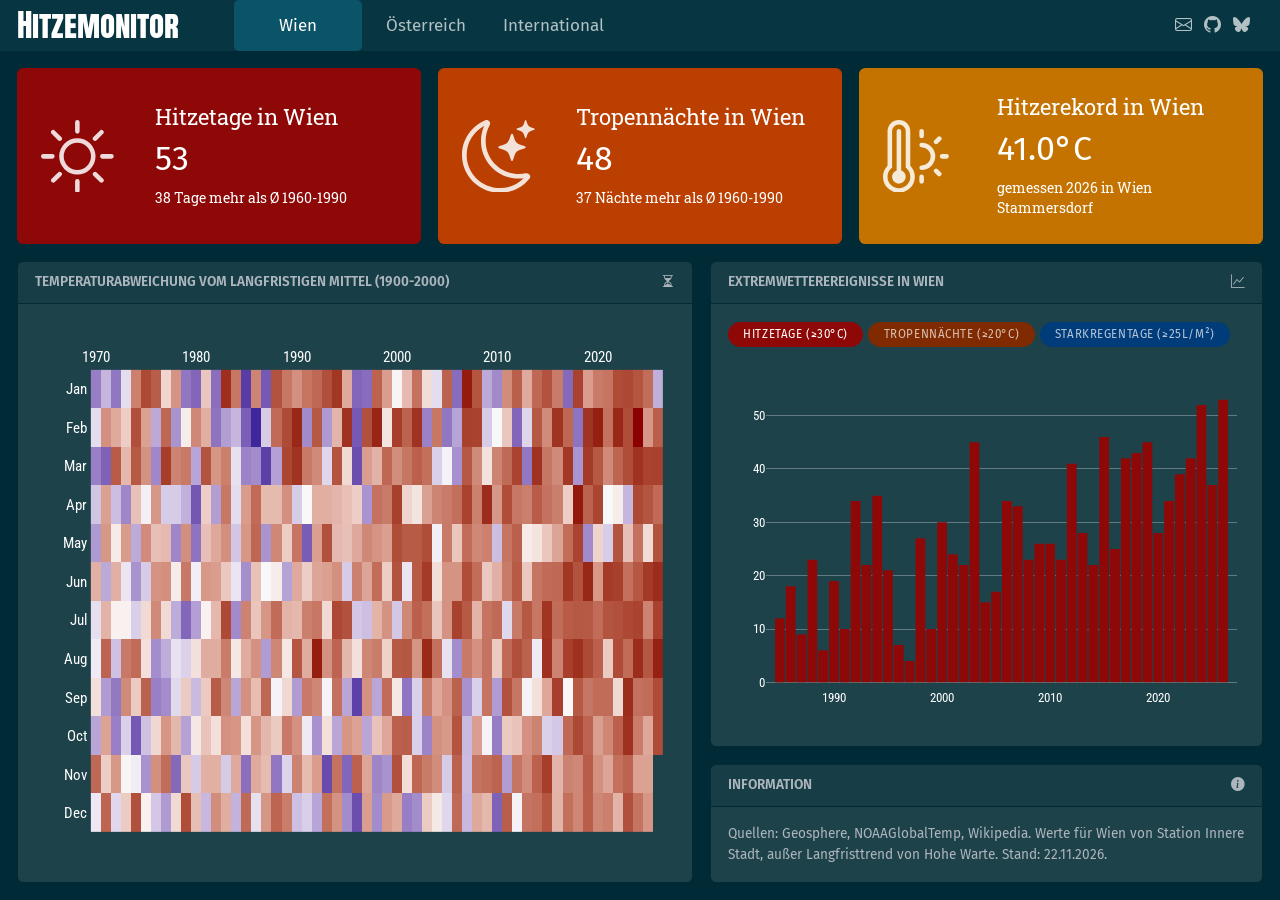
==== commit e783797a: "Built site for gh-pages" ====
--- a/index.html
+++ b/index.html
@@ -153,8 +153,8 @@
 </div>
 <div class="cell card-body html-fill-item html-fill-container">
 <div class="cell-output-display html-fill-item html-fill-container">
-<div class="plotly html-widget html-fill-item html-fill-container" id="htmlwidget-fe94f6e7ae63e1a54ec6" style="width:100%;height:406px;"></div>
-<script type="application/json" data-for="htmlwidget-fe94f6e7ae63e1a54ec6">{"x":{"data":[{"x":[1970,1971,1972,1973,1974,1975,1976,1977,1978,1979,1980,1981,1982,1983,1984,1985,1986,1987,1988,1989,1990,1991,1992,1993,1994,1995,1996,1997,1998,1999,2000,2001,2002,2003,2004,2005,2006,2007,2008,2009,2010,2011,2012,2013,2014,2015,2016,2017,2018,2019,2020,2021,2022,2023,2024,2025,2026],"y":[1,2,3,4,5,6,7,8,9,10,11,12],"z":[[0.42785183314504427,0.81273307680142215,0.3922525026024542,0.57015768643587428,0.86132198867986765,0.48329281602683155,0.35895595000830283,0.26397835333121644,0.53706988739613859,0.86971914161245589,0.60046272755787622,0.32842556305560705,0.71471986834201784,0.64071621967259262,0.31422386181637085,0.80135725063207652,0.40981380584459304,0.69594920929173854,0.81273307680142215,0.75540557736999925,0.34333441416884775,0.37527561942712323,0.28785386884898556,0.78927902946201056,0.7055391393014171,0.23220127322592771,0.093717333210398865,0.67541681326236658,0.23220127322592771,0.68591939603780228,0.65285215064988034,0.20444168709749652,0.23220127322592771,0.57015768643587428,0.50162378399461371,0.3922525026024542,0.80135725063207652,0.32842556305560705,0.65285215064988034,0.61455392314796142,0.1383018861474076,0.8286379536395595,0.44622531412545036,0.77641212592731135,0.78927902946201056,0.84799033417693359,0.62796175614052407,0.78927902946201056,0.73196523830275373,0.8286379536395595,0.73196523830275373,0.74788689659133301,0.62796175614052407,0.86132198867986765,0.77641212592731135,0.69594920929173854,null],[0.80452091307964169,0.5628599686505843,0.6914376529790115,0.47486860459141439,0.43782581900005285,0.24800396190653992,0.71058742288275034,0.79264190961418368,0.15490786759717287,0.57869146067920918,0.36775825239324078,0.6349861310947128,0.6349861310947128,0.36775825239324078,0.64739925975918966,0.16900558669535298,0.64739925975918966,0.60822243185850422,0.18416147587817794,0.38444281195079671,0.74436827328878841,0.60822243185850422,0.68119672466783576,0.086603703512868474,0.77999911784201903,0.1482150495199567,0.82108463777634144,0.65921387629770734,0.21828426154286673,0.24800396190653992,0.8593569514311028,0.52917984640898652,0.8102003002952799,0.7593854936776756,0.71955741888446345,0.36775825239324078,0.82108463777634144,0.33645580367950373,0.77999911784201903,0.79264190961418368,0.81571872004788593,0.27024857135364078,0.77336158357948248,0.71955741888446345,0.82108463777634144,0.9019225870603208,0.62193819469816625,0.74436827328878841,0.72816119273645352,0.83138979431685434,0.71058742288275034,0.65921387629770734,0.78642168536967583,0.81571872004788593,0.67046736358863779,0.67046736358863779,null],[0.29022351749696318,0.66651823243965447,0.20607997788525234,0.37842083965678713,0.11578277499726682,0.34621882191136849,0.54029290898383586,0.69778588849371814,0.61712755831318467,0.27787736969681587,0.50503652762620455,0.58850453643471456,0.52292373028382544,0.7072965651699088,0.69778588849371814,0.52292373028382544,0.69778588849371814,0.61712755831318467,0.57312947583121943,0.76398990584932658,0.7072965651699088,0.43128738697333713,0.24425659454928886,0.52292373028382544,0.29022351749696318,0.69778588849371814,0.66651823243965447,0.29022351749696318,0.58850453643471456,0.65506902688349666,0.82446097860617396,0.8295930331891449,0.37842083965678713,0.2150088070903276,0.7072965651699088,0.6878412718486403,0.85338186405008609,0.33117580209386066,0.67743023412921455,0.44970583965636562,0.19751453862731894,0.57312947583121943,0.58850453643471456,0.7072965651699088,0.74157170491187563,0.37842083965678713,0.36197351306859632,0.80245595028705607,0.87850074740543271,0.81376967496715902,0.67743023412921455,0.7335163561825917,0.82446097860617396,0.92972677110669377,0.75678934093315275,0.65506902688349666,0.87049025553414661],[0.52292373028382544,0.26612568364284434,0.1892876577880985,0.72513488531639891,0.57312947583121943,0.81918901897767882,0.20607997788525234,0.23406678185092955,0.39551425724678191,0.57312947583121943,0.33117580209386094,0.57312947583121943,0.83459213185071279,0.73351635618259159,0.29022351749696351,0.70729656516990902,0.60316687231196509,0.80819488546950924,0.44970583965636596,0.5402929089838362,0.26612568364284434,0.76398990584932669,0.73351635618259159,0.44970583965636596,0.78415629340076276,0.29022351749696351,0.062485240077321758,0.70729656516990902,0.29022351749696351,0.7965434663932901,0.50503652762620488,0.18137653026875303,0.3784208396567868,0.75678934093315253,0.65506902688349689,0.70729656516990902,0.81918901897767882,0.24425659454928858,0.3784208396567868,0.77765860682278498,0.26612568364284434,0.85780486345830498,0.77094119305059283,0.44970583965636596,0.52292373028382544,0.65506902688349689,0.90068317018091892,0.46825823653247672,0.83946473988614179,0.77094119305059283,0.7965434663932901,0.7965434663932901,0.5402929089838362,0.94132405265491903,0.78415629340076276,0.7965434663932901,0.87049025553414683],[0.43237461175938902,0.81409587662817273,0.34713493467574458,0.76440965968705887,0.79689973174056217,0.5239711472502282,0.23465919438068869,0.30399215273867136,0.41423920125168223,0.37941885650419005,0.5239711472502282,0.64377635268568356,0.64377635268568356,0.75722435810364463,0.50611141240283208,0.64377635268568356,0.70784856596596957,0.2668078714353454,0.73400377915717308,0.50611141240283208,0.849126156343042,0.64377635268568356,0.96520925092506016,0.70784856596596957,0.81409587662817273,0.6179352851565465,0.5239711472502282,0.73400377915717308,0.75722435810364463,0.5580231638389872,0.83975035364050477,0.84449551840985326,0.69836269346226143,0.9470269265337603,0.78453566669025443,0.41423920125168223,0.23465919438068869,0.76440965968705887,0.70784856596596957,0.7780506132918843,0.57406273716640666,0.80280162948241895,0.86238151756842218,0.81950624591833388,0.43237461175938902,0.92990434728115079,0.74204045815213504,0.90089030491118582,0.93286865213230141,0.87477543782685108,0.82476969086215535,0.57406273716640666,0.87073311759034755,0.79689973174056217,0.94149100799297691,0.84449551840985326,0.96271728164559678],[0.40928469481719038,0.62757308221912489,0.48274447398290893,0.48274447398290893,0.37478113067853336,0.53655903034564512,0.72326367571126304,0.53655903034564512,0.30031841918120744,0.1510369994580705,0.27526824674404532,0.48274447398290893,0.61414535142557269,0.87764451986983183,0.23190816354997848,0.73984372509922536,0.58521630915278655,0.69565779031512032,0.79523159806530241,0.62757308221912489,0.61414535142557269,0.74765926131588356,0.76944748691374254,0.53655903034564512,0.88154394741215503,0.85685011915265841,0.35848175356927298,0.34288129161532327,0.62757308221912489,0.7052603328907362,0.35848175356927298,0.73171926047193314,0.82332479929686941,0.78909393763893509,0.58521630915278655,0.7052603328907362,0.89638611874480822,0.83841384387794682,0.62757308221912489,0.77621459668091464,0.80118320621825734,0.39173937320862073,0.76244325970825921,0.84319173284282778,0.76944748691374254,0.92297441397138069,0.79523159806530241,0.83351421121443448,0.84319173284282778,0.83841384387794682,0.79523159806530241,0.85240471743557411,0.86119444893100894,0.88154394741215503,0.88911032489284203,0.73984372509922536,0.89638611874480822],[0.63536381157586508,0.29515777367184692,0.63536381157586508,0.42012234899055823,0.24831907050470398,0.36824424930985084,0.70150805074417255,0.71085938800357906,0.49385448938111759,0.76670273734189853,0.43837221810301485,0.69173472484237541,0.68150777687239938,0.57915087998925097,0.42012234899055823,0.23794621131157453,0.59425042771380843,0.45686369908793173,0.49385448938111759,0.28257220243406617,0.64775862971928755,0.56334031006723928,0.65955603927295303,0.67079342989107693,0.71085938800357906,0.36824424930985084,0.7445996054115982,0.65955603927295303,0.79282369701409616,0.56334031006723928,0.85510190448721857,0.42012234899055823,0.83648828616480564,0.90882945616536859,0.52969804800737641,0.70150805074417255,0.70150805074417255,0.8679623697349399,0.79282369701409616,0.57915087998925097,0.63536381157586508,0.75960033920977577,0.83648828616480564,0.57915087998925097,0.77356196287360635,0.79884770421071227,0.80469201214510166,0.91859639743604471,0.85510190448721857,0.95061120210792693,0.69173472484237541,0.91214162459804782,0.89852938217626099,0.78660930051371758,0.84602083437615339,0.90882945616536859,0.93959010162769518],[0.26185048630382479,0.69409696952202815,0.49819822335315467,0.68398079533702927,0.29824189155525033,0.72189222776972384,0.5977336022467381,0.61195608085981323,0.22077415997136982,0.71302270719818217,0.17847746692673036,0.5977336022467381,0.65061469451418819,0.71302270719818217,0.35596316824488922,0.69409696952202815,0.80605543332819429,0.25085583504052122,0.73040243246569236,0.56716098049468078,0.77515778150938686,0.12506060447287976,0.6733854313878449,0.86051279364331967,0.61195608085981323,0.5977336022467381,0.65061469451418819,0.73040243246569236,0.70376723878653646,0.6733854313878449,0.86894489148600706,0.83764593225417316,0.83764593225417316,0.86894489148600706,0.44275076047742246,0.76131090512816701,0.58280357785436121,0.79427197589721632,0.73040243246569236,0.74644089618148435,0.34047528436690733,0.77515778150938686,0.82249427621728444,0.49819822335315467,0.51624840483186873,0.58280357785436121,0.66227563966934766,0.79427197589721632,0.88852189752706778,0.23035150448804068,0.55082105444689833,0.37215374871606727,0.85169091798044905,0.5977336022467381,0.78173655273219733,0.53382559460757228,0.85615275097196042],[0.35424189518239579,0.67220106482940756,0.33883155621485872,0.21975626780263821,0.59614212502021724,0.4407423706033462,0.69301742437149405,0.37035716155075005,0.37035716155075005,0.31013912208708722,0.11309432341057594,0.56541471978674951,0.27210412517762095,0.76759891629303179,0.40454226743903215,0.68285071399239261,0.79960980215599997,0.61044093432190971,0.61044093432190971,0.71203391232270274,0.37035716155075005,0.4592523028261663,0.63699397505149424,0.63699397505149424,0.62404891930977224,0.59614212502021724,0.56541471978674951,0.24968963028910893,0.78103054654225357,0.76052869872668527,0.89898302028108346,0.54900083727813964,0.51430321322396588,0.67220106482940756,0.73770297627040338,0.76052869872668527,0.78742024512311015,0.89180827608564517,0.7455990307682957,0.93995500056651482,0.69301742437149405,0.86849519817713217,0.76759891629303179,0.7532012395973755,0.83218301284952323,0.78103054654225357,0.7532012395973755,0.56541471978674951,0.97357349913637237,0.81657872320457481,0.88811629116225377,0.4592523028261663,0.49620955043077702,0.32413407381576637,0.87658839349865869,0.85119863203288015,0.79960980215599997],[0.20469951705573278,0.13848790942351988,0.8338087882859343,0.61496189134752699,0.83870102201848717,0.70581758485408708,0.22282450603892021,0.90359661402332536,0.74031643604982322,0.76286625424429333,0.28822654858323726,0.85267170727871799,0.69624024033741583,0.74811427789872642,0.41034333999358841,0.21356903762727461,0.23249477530342869,0.057646853339449571,0.27597705031126857,0.88558945321052962,0.92623010747981116,0.76286625424429333,0.72377566568252394,0.3927661502178843,0.85267170727871799,0.53758021404999556,0.093865281431978365,0.67573590978493592,0.62834985327020632,0.80729692255671637,0.71498660528483182,0.76985597004915352,0.82363532875810652,0.78946394760934546,0.3757706903785587,0.44677450430449034,0.24261094948842757,0.84347186205509694,0.72377566568252394,0.5201216954475284,0.74031643604982322,0.80153114035257689,0.88933051488125126,0.1880139217636029,0.92925241347183241,0.76985597004915352,0.72377566568252394,0.91686069243998858,0.25320631343761174,0.91034518238087991,0.84347186205509694,0.72377566568252394,0.81289711807392384,0.86984110430717965,0.92925241347183241,0.8929991349039339,0.89659801169995046],[0.40436731538167808,0.71194379374071615,0.64919084791926851,0.56525555860928212,0.86427396375868293,0.6720930910263202,0.29669525346450759,0.80537491307712727,0.24958390797332322,0.49602857318619825,0.72940930521663871,0.63686894905307934,0.17757047123340938,0.27198773088104056,0.32399209568462961,0.13028614859862073,0,0.37019423156867398,0.79955128439597578,0.87254476985146401,0.94823825206980039,0.22919124298559457,0.84187903123887753,0.26051648644542746,0.62391748806670577,0.92824041449059047,0.11862096262687274,0.8599999497859433,0.95358143738620005,0.51412610345524912,0.90243662128196123,0.81652508448253935,0.92824041449059047,0.21054153528249903,0.76753012166285672,0.18533313820334307,0.28403493203644398,0.89539413488926911,0.89177207227423194,0.37019423156867398,0.45906853527771163,0.58098226608953463,0.14919490608297886,0.38697557162381863,0.84187903123887753,0.72085773267208275,0.92520167859245606,0.80537491307712727,0.17757047123340938,0.92520167859245606,0.96383166109928076,0.7809662392450174,0.94823825206980039,0.86845426425898919,1,0.69291902029677976,0.82706945095680751],[0.20137220067707359,0.32328323897032157,0.18494183994155342,0.40349331673225841,0.74513836472700834,0.87635289944111849,0.83188593821860912,0.54800472768989417,0.70216942272374561,0.18494183994155342,0.14886774984162873,0.58022041225860332,0.16972983595469632,0.93402983664577621,0.76718579350574523,0.052014413306215763,0.73722421646212344,0.11834087377366406,0.8554089985672988,0.76718579350574523,0.71149262817826775,0.77402873235359682,0.80509066124570683,0.86406461700449944,0.91881616287100965,0.6485951113181827,0.14886774984162873,0.16253181903075692,0.81625666831394716,0.68223189518439231,0.47670257682107398,0.60961103496644664,0.78064438939845371,0.53090525215027751,0.40349331673225841,0.81625666831394716,0.16253181903075692,0.96863360867011539,0.85092957785227274,0.29605352716033878,0.22870961604617218,0.72042518655649457,0.82681526943049111,0.6485951113181827,0.80509066124570683,0.8554089985672988,0.76010075658736775,0.15558292073572774,0.89159094931879246,0.68223189518439231,0.76010075658736775,0.77402873235359682,0.87234432493622482,0.88027866408357314,0.85092957785227274,0.79324721514240681,0.30932939915714286]],"text":[["Dec 1970: -0.2°C","Dec 1971: +3.2°C","Dec 1972: -0.4°C","Dec 1973: +0.6°C","Dec 1974: +4.2°C","Dec 1975: +0.1°C","Dec 1976: -0.6°C","Dec 1977: -1.3°C","Dec 1978: +0.4°C","Dec 1979: +4.4°C","Dec 1980: +0.8°C","Dec 1981: -0.8°C","Dec 1982: +1.8°C","Dec 1983: +1.1°C","Dec 1984: -0.9°C","Dec 1985: +3.0°C","Dec 1986: -0.3°C","Dec 1987: +1.6°C","Dec 1988: +3.2°C","Dec 1989: +2.3°C","Dec 1990: -0.7°C","Dec 1991: -0.5°C","Dec 1992: -1.1°C","Dec 1993: +2.8°C","Dec 1994: +1.7°C","Dec 1995: -1.6°C","Dec 1996: -3.6°C","Dec 1997: +1.4°C","Dec 1998: -1.6°C","Dec 1999: +1.5°C","Dec 2000: +1.2°C","Dec 2001: -1.9°C","Dec 2002: -1.6°C","Dec 2003: +0.6°C","Dec 2004: +0.2°C","Dec 2005: -0.4°C","Dec 2006: +3.0°C","Dec 2007: -0.8°C","Dec 2008: +1.2°C","Dec 2009: +0.9°C","Dec 2010: -2.8°C","Dec 2011: +3.5°C","Dec 2012: -0.1°C","Dec 2013: +2.6°C","Dec 2014: +2.8°C","Dec 2015: +3.9°C","Dec 2016: +1.0°C","Dec 2017: +2.8°C","Dec 2018: +2.0°C","Dec 2019: +3.5°C","Dec 2020: +2.0°C","Dec 2021: +2.2°C","Dec 2022: +1.0°C","Dec 2023: +4.2°C","Dec 2024: +2.6°C","Dec 2025: +1.6°C",null],["Nov 1970: +3.1°C","Nov 1971: +0.6°C","Nov 1972: +1.6°C","Nov 1973: +0.1°C","Nov 1974: -0.1°C","Nov 1975: -1.4°C","Nov 1976: +1.8°C","Nov 1977: +2.9°C","Nov 1978: -2.5°C","Nov 1979: +0.7°C","Nov 1980: -0.5°C","Nov 1981: +1.1°C","Nov 1982: +1.1°C","Nov 1983: -0.5°C","Nov 1984: +1.2°C","Nov 1985: -2.3°C","Nov 1986: +1.2°C","Nov 1987: +0.9°C","Nov 1988: -2.1°C","Nov 1989: -0.4°C","Nov 1990: +2.2°C","Nov 1991: +0.9°C","Nov 1992: +1.5°C","Nov 1993: -3.7°C","Nov 1994: +2.7°C","Nov 1995: -2.6°C","Nov 1996: +3.4°C","Nov 1997: +1.3°C","Nov 1998: -1.7°C","Nov 1999: -1.4°C","Nov 2000: +4.2°C","Nov 2001: +0.4°C","Nov 2002: +3.2°C","Nov 2003: +2.4°C","Nov 2004: +1.9°C","Nov 2005: -0.5°C","Nov 2006: +3.4°C","Nov 2007: -0.7°C","Nov 2008: +2.7°C","Nov 2009: +2.9°C","Nov 2010: +3.3°C","Nov 2011: -1.2°C","Nov 2012: +2.6°C","Nov 2013: +1.9°C","Nov 2014: +3.4°C","Nov 2015: +5.3°C","Nov 2016: +1.0°C","Nov 2017: +2.2°C","Nov 2018: +2.0°C","Nov 2019: +3.6°C","Nov 2020: +1.8°C","Nov 2021: +1.3°C","Nov 2022: +2.8°C","Nov 2023: +3.3°C","Nov 2024: +1.4°C","Nov 2025: +1.4°C","Nov 2026: NA°C"],["Oct 1970: -1.1°C","Oct 1971: +1.3°C","Oct 1972: -1.9°C","Oct 1973: -0.5°C","Oct 1974: -3.2°C","Oct 1975: -0.7°C","Oct 1976: +0.4°C","Oct 1977: +1.6°C","Oct 1978: +0.9°C","Oct 1979: -1.2°C","Oct 1980: +0.2°C","Oct 1981: +0.7°C","Oct 1982: +0.3°C","Oct 1983: +1.7°C","Oct 1984: +1.6°C","Oct 1985: +0.3°C","Oct 1986: +1.6°C","Oct 1987: +0.9°C","Oct 1988: +0.6°C","Oct 1989: +2.4°C","Oct 1990: +1.7°C","Oct 1991: -0.2°C","Oct 1992: -1.5°C","Oct 1993: +0.3°C","Oct 1994: -1.1°C","Oct 1995: +1.6°C","Oct 1996: +1.3°C","Oct 1997: -1.1°C","Oct 1998: +0.7°C","Oct 1999: +1.2°C","Oct 2000: +3.4°C","Oct 2001: +3.5°C","Oct 2002: -0.5°C","Oct 2003: -1.8°C","Oct 2004: +1.7°C","Oct 2005: +1.5°C","Oct 2006: +4.0°C","Oct 2007: -0.8°C","Oct 2008: +1.4°C","Oct 2009: -0.1°C","Oct 2010: -2.0°C","Oct 2011: +0.6°C","Oct 2012: +0.7°C","Oct 2013: +1.7°C","Oct 2014: +2.1°C","Oct 2015: -0.5°C","Oct 2016: -0.6°C","Oct 2017: +3.0°C","Oct 2018: +4.6°C","Oct 2019: +3.2°C","Oct 2020: +1.4°C","Oct 2021: +2.0°C","Oct 2022: +3.4°C","Oct 2023: +6.1°C","Oct 2024: +2.3°C","Oct 2025: +1.2°C","Oct 2026: +4.4°C"],["Sep 1970: +0.3°C","Sep 1971: -1.3°C","Sep 1972: -2.1°C","Sep 1973: +1.9°C","Sep 1974: +0.6°C","Sep 1975: +3.3°C","Sep 1976: -1.9°C","Sep 1977: -1.6°C","Sep 1978: -0.4°C","Sep 1979: +0.6°C","Sep 1980: -0.8°C","Sep 1981: +0.6°C","Sep 1982: +3.6°C","Sep 1983: +2.0°C","Sep 1984: -1.1°C","Sep 1985: +1.7°C","Sep 1986: +0.8°C","Sep 1987: +3.1°C","Sep 1988: -0.1°C","Sep 1989: +0.4°C","Sep 1990: -1.3°C","Sep 1991: +2.4°C","Sep 1992: +2.0°C","Sep 1993: -0.1°C","Sep 1994: +2.7°C","Sep 1995: -1.1°C","Sep 1996: -4.3°C","Sep 1997: +1.7°C","Sep 1998: -1.1°C","Sep 1999: +2.9°C","Sep 2000: +0.2°C","Sep 2001: -2.2°C","Sep 2002: -0.5°C","Sep 2003: +2.3°C","Sep 2004: +1.2°C","Sep 2005: +1.7°C","Sep 2006: +3.3°C","Sep 2007: -1.5°C","Sep 2008: -0.5°C","Sep 2009: +2.6°C","Sep 2010: -1.3°C","Sep 2011: +4.1°C","Sep 2012: +2.5°C","Sep 2013: -0.1°C","Sep 2014: +0.3°C","Sep 2015: +1.2°C","Sep 2016: +5.2°C","Sep 2017: 0.0°C","Sep 2018: +3.7°C","Sep 2019: +2.5°C","Sep 2020: +2.9°C","Sep 2021: +2.9°C","Sep 2022: +0.4°C","Sep 2023: +6.5°C","Sep 2024: +2.7°C","Sep 2025: +2.9°C","Sep 2026: +4.4°C"],["Aug 1970: -0.2°C","Aug 1971: +3.2°C","Aug 1972: -0.7°C","Aug 1973: +2.4°C","Aug 1974: +2.9°C","Aug 1975: +0.3°C","Aug 1976: -1.6°C","Aug 1977: -1.0°C","Aug 1978: -0.3°C","Aug 1979: -0.5°C","Aug 1980: +0.3°C","Aug 1981: +1.1°C","Aug 1982: +1.1°C","Aug 1983: +2.3°C","Aug 1984: +0.2°C","Aug 1985: +1.1°C","Aug 1986: +1.7°C","Aug 1987: -1.3°C","Aug 1988: +2.0°C","Aug 1989: +0.2°C","Aug 1990: +3.9°C","Aug 1991: +1.1°C","Aug 1992: +7.4°C","Aug 1993: +1.7°C","Aug 1994: +3.2°C","Aug 1995: +0.9°C","Aug 1996: +0.3°C","Aug 1997: +2.0°C","Aug 1998: +2.3°C","Aug 1999: +0.5°C","Aug 2000: +3.7°C","Aug 2001: +3.8°C","Aug 2002: +1.6°C","Aug 2003: +6.7°C","Aug 2004: +2.7°C","Aug 2005: -0.3°C","Aug 2006: -1.6°C","Aug 2007: +2.4°C","Aug 2008: +1.7°C","Aug 2009: +2.6°C","Aug 2010: +0.6°C","Aug 2011: +3.0°C","Aug 2012: +4.2°C","Aug 2013: +3.3°C","Aug 2014: -0.2°C","Aug 2015: +6.1°C","Aug 2016: +2.1°C","Aug 2017: +5.2°C","Aug 2018: +6.2°C","Aug 2019: +4.5°C","Aug 2020: +3.4°C","Aug 2021: +0.6°C","Aug 2022: +4.4°C","Aug 2023: +2.9°C","Aug 2024: +6.5°C","Aug 2025: +3.8°C","Aug 2026: +7.3°C"],["Jul 1970: -0.3°C","Jul 1971: +1.0°C","Jul 1972: +0.1°C","Jul 1973: +0.1°C","Jul 1974: -0.5°C","Jul 1975: +0.4°C","Jul 1976: +1.9°C","Jul 1977: +0.4°C","Jul 1978: -1.0°C","Jul 1979: -2.6°C","Jul 1980: -1.2°C","Jul 1981: +0.1°C","Jul 1982: +0.9°C","Jul 1983: +4.6°C","Jul 1984: -1.6°C","Jul 1985: +2.1°C","Jul 1986: +0.7°C","Jul 1987: +1.6°C","Jul 1988: +2.9°C","Jul 1989: +1.0°C","Jul 1990: +0.9°C","Jul 1991: +2.2°C","Jul 1992: +2.5°C","Jul 1993: +0.4°C","Jul 1994: +4.7°C","Jul 1995: +4.1°C","Jul 1996: -0.6°C","Jul 1997: -0.7°C","Jul 1998: +1.0°C","Jul 1999: +1.7°C","Jul 2000: -0.6°C","Jul 2001: +2.0°C","Jul 2002: +3.4°C","Jul 2003: +2.8°C","Jul 2004: +0.7°C","Jul 2005: +1.7°C","Jul 2006: +5.1°C","Jul 2007: +3.7°C","Jul 2008: +1.0°C","Jul 2009: +2.6°C","Jul 2010: +3.0°C","Jul 2011: -0.4°C","Jul 2012: +2.4°C","Jul 2013: +3.8°C","Jul 2014: +2.5°C","Jul 2015: +5.9°C","Jul 2016: +2.9°C","Jul 2017: +3.6°C","Jul 2018: +3.8°C","Jul 2019: +3.7°C","Jul 2020: +2.9°C","Jul 2021: +4.0°C","Jul 2022: +4.2°C","Jul 2023: +4.7°C","Jul 2024: +4.9°C","Jul 2025: +2.1°C","Jul 2026: +5.1°C"],["Jun 1970: +1.1°C","Jun 1971: -1.0°C","Jun 1972: +1.1°C","Jun 1973: -0.2°C","Jun 1974: -1.4°C","Jun 1975: -0.5°C","Jun 1976: +1.7°C","Jun 1977: +1.8°C","Jun 1978: +0.2°C","Jun 1979: +2.5°C","Jun 1980: -0.1°C","Jun 1981: +1.6°C","Jun 1982: +1.5°C","Jun 1983: +0.7°C","Jun 1984: -0.2°C","Jun 1985: -1.5°C","Jun 1986: +0.8°C","Jun 1987: 0.0°C","Jun 1988: +0.2°C","Jun 1989: -1.1°C","Jun 1990: +1.2°C","Jun 1991: +0.6°C","Jun 1992: +1.3°C","Jun 1993: +1.4°C","Jun 1994: +1.8°C","Jun 1995: -0.5°C","Jun 1996: +2.2°C","Jun 1997: +1.3°C","Jun 1998: +2.9°C","Jun 1999: +0.6°C","Jun 2000: +4.1°C","Jun 2001: -0.2°C","Jun 2002: +3.7°C","Jun 2003: +5.5°C","Jun 2004: +0.4°C","Jun 2005: +1.7°C","Jun 2006: +1.7°C","Jun 2007: +4.4°C","Jun 2008: +2.9°C","Jun 2009: +0.7°C","Jun 2010: +1.1°C","Jun 2011: +2.4°C","Jun 2012: +3.7°C","Jun 2013: +0.7°C","Jun 2014: +2.6°C","Jun 2015: +3.0°C","Jun 2016: +3.1°C","Jun 2017: +5.8°C","Jun 2018: +4.1°C","Jun 2019: +6.9°C","Jun 2020: +1.6°C","Jun 2021: +5.6°C","Jun 2022: +5.2°C","Jun 2023: +2.8°C","Jun 2024: +3.9°C","Jun 2025: +5.5°C","Jun 2026: +6.5°C"],["May 1970: -1.3°C","May 1971: +1.6°C","May 1972: +0.2°C","May 1973: +1.5°C","May 1974: -1.0°C","May 1975: +1.9°C","May 1976: +0.8°C","May 1977: +0.9°C","May 1978: -1.7°C","May 1979: +1.8°C","May 1980: -2.2°C","May 1981: +0.8°C","May 1982: +1.2°C","May 1983: +1.8°C","May 1984: -0.6°C","May 1985: +1.6°C","May 1986: +3.1°C","May 1987: -1.4°C","May 1988: +2.0°C","May 1989: +0.6°C","May 1990: +2.6°C","May 1991: -3.0°C","May 1992: +1.4°C","May 1993: +4.2°C","May 1994: +0.9°C","May 1995: +0.8°C","May 1996: +1.2°C","May 1997: +2.0°C","May 1998: +1.7°C","May 1999: +1.4°C","May 2000: +4.4°C","May 2001: +3.7°C","May 2002: +3.7°C","May 2003: +4.4°C","May 2004: -0.1°C","May 2005: +2.4°C","May 2006: +0.7°C","May 2007: +2.9°C","May 2008: +2.0°C","May 2009: +2.2°C","May 2010: -0.7°C","May 2011: +2.6°C","May 2012: +3.4°C","May 2013: +0.2°C","May 2014: +0.3°C","May 2015: +0.7°C","May 2016: +1.3°C","May 2017: +2.9°C","May 2018: +4.9°C","May 2019: -1.6°C","May 2020: +0.5°C","May 2021: -0.5°C","May 2022: +4.0°C","May 2023: +0.8°C","May 2024: +2.7°C","May 2025: +0.4°C","May 2026: +4.1°C"],["Apr 1970: -0.6°C","Apr 1971: +1.4°C","Apr 1972: -0.7°C","Apr 1973: -1.7°C","Apr 1974: +0.8°C","Apr 1975: -0.1°C","Apr 1976: +1.6°C","Apr 1977: -0.5°C","Apr 1978: -0.5°C","Apr 1979: -0.9°C","Apr 1980: -3.2°C","Apr 1981: +0.6°C","Apr 1982: -1.2°C","Apr 1983: +2.5°C","Apr 1984: -0.3°C","Apr 1985: +1.5°C","Apr 1986: +3.0°C","Apr 1987: +0.9°C","Apr 1988: +0.9°C","Apr 1989: +1.8°C","Apr 1990: -0.5°C","Apr 1991: 0.0°C","Apr 1992: +1.1°C","Apr 1993: +1.1°C","Apr 1994: +1.0°C","Apr 1995: +0.8°C","Apr 1996: +0.6°C","Apr 1997: -1.4°C","Apr 1998: +2.7°C","Apr 1999: +2.4°C","Apr 2000: +5.2°C","Apr 2001: +0.5°C","Apr 2002: +0.3°C","Apr 2003: +1.4°C","Apr 2004: +2.1°C","Apr 2005: +2.4°C","Apr 2006: +2.8°C","Apr 2007: +5.0°C","Apr 2008: +2.2°C","Apr 2009: +6.5°C","Apr 2010: +1.6°C","Apr 2011: +4.4°C","Apr 2012: +2.5°C","Apr 2013: +2.3°C","Apr 2014: +3.6°C","Apr 2015: +2.7°C","Apr 2016: +2.3°C","Apr 2017: +0.6°C","Apr 2018: +7.8°C","Apr 2019: +3.3°C","Apr 2020: +4.9°C","Apr 2021: 0.0°C","Apr 2022: +0.2°C","Apr 2023: -0.8°C","Apr 2024: +4.6°C","Apr 2025: +4.0°C","Apr 2026: +3.0°C"],["Mar 1970: -1.9°C","Mar 1971: -2.8°C","Mar 1972: +3.6°C","Mar 1973: +0.9°C","Mar 1974: +3.7°C","Mar 1975: +1.7°C","Mar 1976: -1.7°C","Mar 1977: +5.3°C","Mar 1978: +2.1°C","Mar 1979: +2.4°C","Mar 1980: -1.1°C","Mar 1981: +4.0°C","Mar 1982: +1.6°C","Mar 1983: +2.2°C","Mar 1984: -0.3°C","Mar 1985: -1.8°C","Mar 1986: -1.6°C","Mar 1987: -4.4°C","Mar 1988: -1.2°C","Mar 1989: +4.8°C","Mar 1990: +6.0°C","Mar 1991: +2.4°C","Mar 1992: +1.9°C","Mar 1993: -0.4°C","Mar 1994: +4.0°C","Mar 1995: +0.4°C","Mar 1996: -3.6°C","Mar 1997: +1.4°C","Mar 1998: +1.0°C","Mar 1999: +3.1°C","Mar 2000: +1.8°C","Mar 2001: +2.5°C","Mar 2002: +3.4°C","Mar 2003: +2.8°C","Mar 2004: -0.5°C","Mar 2005: -0.1°C","Mar 2006: -1.5°C","Mar 2007: +3.8°C","Mar 2008: +1.9°C","Mar 2009: +0.3°C","Mar 2010: +2.1°C","Mar 2011: +3.0°C","Mar 2012: +4.9°C","Mar 2013: -2.1°C","Mar 2014: +6.1°C","Mar 2015: +2.5°C","Mar 2016: +1.9°C","Mar 2017: +5.7°C","Mar 2018: -1.4°C","Mar 2019: +5.5°C","Mar 2020: +3.8°C","Mar 2021: +1.9°C","Mar 2022: +3.2°C","Mar 2023: +4.4°C","Mar 2024: +6.1°C","Mar 2025: +5.0°C","Mar 2026: +5.1°C"],["Feb 1970: -0.3°C","Feb 1971: +1.8°C","Feb 1972: +1.2°C","Feb 1973: +0.6°C","Feb 1974: +4.3°C","Feb 1975: +1.4°C","Feb 1976: -1.0°C","Feb 1977: +3.1°C","Feb 1978: -1.4°C","Feb 1979: +0.2°C","Feb 1980: +2.0°C","Feb 1981: +1.1°C","Feb 1982: -2.2°C","Feb 1983: -1.2°C","Feb 1984: -0.8°C","Feb 1985: -2.9°C","Feb 1986: -6.0°C","Feb 1987: -0.5°C","Feb 1988: +3.0°C","Feb 1989: +4.5°C","Feb 1990: +6.8°C","Feb 1991: -1.6°C","Feb 1992: +3.8°C","Feb 1993: -1.3°C","Feb 1994: +1.0°C","Feb 1995: +6.1°C","Feb 1996: -3.1°C","Feb 1997: +4.2°C","Feb 1998: +7.0°C","Feb 1999: +0.3°C","Feb 2000: +5.3°C","Feb 2001: +3.3°C","Feb 2002: +6.1°C","Feb 2003: -1.8°C","Feb 2004: +2.5°C","Feb 2005: -2.1°C","Feb 2006: -1.1°C","Feb 2007: +5.1°C","Feb 2008: +5.0°C","Feb 2009: -0.5°C","Feb 2010: 0.0°C","Feb 2011: +0.7°C","Feb 2012: -2.6°C","Feb 2013: -0.4°C","Feb 2014: +3.8°C","Feb 2015: +1.9°C","Feb 2016: +6.0°C","Feb 2017: +3.1°C","Feb 2018: -2.2°C","Feb 2019: +6.0°C","Feb 2020: +7.4°C","Feb 2021: +2.7°C","Feb 2022: +6.8°C","Feb 2023: +4.4°C","Feb 2024: +9.0°C","Feb 2025: +1.6°C","Feb 2026: +3.5°C"],["Jan 1970: -1.9°C","Jan 1971: -0.8°C","Jan 1972: -2.1°C","Jan 1973: -0.3°C","Jan 1974: +2.2°C","Jan 1975: +4.6°C","Jan 1976: +3.6°C","Jan 1977: +0.5°C","Jan 1978: +1.7°C","Jan 1979: -2.1°C","Jan 1980: -2.6°C","Jan 1981: +0.7°C","Jan 1982: -2.3°C","Jan 1983: +6.3°C","Jan 1984: +2.5°C","Jan 1985: -4.5°C","Jan 1986: +2.1°C","Jan 1987: -3.1°C","Jan 1988: +4.1°C","Jan 1989: +2.5°C","Jan 1990: +1.8°C","Jan 1991: +2.6°C","Jan 1992: +3.1°C","Jan 1993: +4.3°C","Jan 1994: +5.8°C","Jan 1995: +1.2°C","Jan 1996: -2.6°C","Jan 1997: -2.4°C","Jan 1998: +3.3°C","Jan 1999: +1.5°C","Jan 2000: +0.1°C","Jan 2001: +0.9°C","Jan 2002: +2.7°C","Jan 2003: +0.4°C","Jan 2004: -0.3°C","Jan 2005: +3.3°C","Jan 2006: -2.4°C","Jan 2007: +7.6°C","Jan 2008: +4.0°C","Jan 2009: -1.0°C","Jan 2010: -1.6°C","Jan 2011: +1.9°C","Jan 2012: +3.5°C","Jan 2013: +1.2°C","Jan 2014: +3.1°C","Jan 2015: +4.1°C","Jan 2016: +2.4°C","Jan 2017: -2.5°C","Jan 2018: +5.0°C","Jan 2019: +1.5°C","Jan 2020: +2.4°C","Jan 2021: +2.6°C","Jan 2022: +4.5°C","Jan 2023: +4.7°C","Jan 2024: +4.0°C","Jan 2025: +2.9°C","Jan 2026: -0.9°C"]],"colorscale":[[0,"#40259B"],[0.052014413306215763,"#5A3CA6"],[0.057646853339449571,"#5C3FA7"],[0.062485240077321758,"#5E41A8"],[0.086603703512868474,"#694BAD"],[0.093717333210398865,"#6C4EAE"],[0.093865281431978365,"#6C4EAE"],[0.11309432341057594,"#7457B2"],[0.11578277499726682,"#7558B3"],[0.11834087377366406,"#7659B4"],[0.11862096262687274,"#7659B4"],[0.12506060447287976,"#795CB5"],[0.13028614859862073,"#7B5EB6"],[0.1383018861474076,"#7E62B8"],[0.13848790942351988,"#7E62B8"],[0.1482150495199567,"#8266BA"],[0.14886774984162873,"#8366BA"],[0.14919490608297886,"#8366BA"],[0.1510369994580705,"#8367BA"],[0.15490786759717287,"#8569BB"],[0.15558292073572774,"#8569BB"],[0.16253181903075692,"#886CBD"],[0.16900558669535298,"#8B6FBE"],[0.16972983595469632,"#8B6FBE"],[0.17757047123340938,"#8E73C0"],[0.17847746692673036,"#8E73C0"],[0.18137653026875303,"#8F75C1"],[0.18416147587817794,"#9176C1"],[0.18494183994155342,"#9176C1"],[0.18533313820334307,"#9176C2"],[0.1880139217636029,"#9278C2"],[0.1892876577880985,"#9378C2"],[0.19751453862731894,"#967CC4"],[0.20137220067707359,"#977EC5"],[0.20444168709749652,"#987FC5"],[0.20469951705573278,"#997FC6"],[0.20607997788525234,"#9980C6"],[0.21054153528249903,"#9B82C7"],[0.21356903762727461,"#9C83C7"],[0.2150088070903276,"#9D84C8"],[0.21828426154286673,"#9E85C8"],[0.21975626780263821,"#9E86C9"],[0.22077415997136982,"#9F86C9"],[0.22282450603892021,"#A087C9"],[0.22870961604617218,"#A28ACA"],[0.22919124298559457,"#A28ACB"],[0.23035150448804068,"#A28BCB"],[0.23190816354997848,"#A38BCB"],[0.23220127322592771,"#A38CCB"],[0.23249477530342869,"#A38CCB"],[0.23406678185092955,"#A48CCC"],[0.23465919438068869,"#A48DCC"],[0.23794621131157453,"#A58ECC"],[0.24261094948842757,"#A790CD"],[0.24425659454928858,"#A891CE"],[0.24425659454928886,"#A891CE"],[0.24800396190653992,"#A993CE"],[0.24831907050470398,"#A993CF"],[0.24958390797332322,"#AA94CF"],[0.24968963028910893,"#AA94CF"],[0.25085583504052122,"#AA94CF"],[0.25320631343761174,"#AB95D0"],[0.26051648644542746,"#AE99D1"],[0.26185048630382479,"#AE99D1"],[0.26397835333121644,"#AF9AD2"],[0.26612568364284434,"#B09BD2"],[0.2668078714353454,"#B09CD2"],[0.27024857135364078,"#B29DD3"],[0.27198773088104056,"#B29ED3"],[0.27210412517762095,"#B29ED3"],[0.27526824674404532,"#B49FD4"],[0.27597705031126857,"#B4A0D4"],[0.27787736969681587,"#B5A1D5"],[0.28257220243406617,"#B6A3D6"],[0.28403493203644398,"#B7A4D6"],[0.28785386884898556,"#B8A5D7"],[0.28822654858323726,"#B8A5D7"],[0.29022351749696318,"#B9A6D7"],[0.29022351749696351,"#B9A6D7"],[0.29515777367184692,"#BBA9D8"],[0.29605352716033878,"#BBA9D8"],[0.29669525346450759,"#BCA9D8"],[0.29824189155525033,"#BCAAD9"],[0.30031841918120744,"#BDABD9"],[0.30399215273867136,"#BEADDA"],[0.30932939915714286,"#C0AFDB"],[0.31013912208708722,"#C1B0DB"],[0.31422386181637085,"#C2B2DC"],[0.32328323897032157,"#C6B6DE"],[0.32399209568462961,"#C6B6DE"],[0.32413407381576637,"#C6B6DE"],[0.32842556305560705,"#C8B8DF"],[0.33117580209386066,"#C9BADF"],[0.33117580209386094,"#C9BADF"],[0.33645580367950373,"#CBBCE0"],[0.33883155621485872,"#CCBDE1"],[0.34047528436690733,"#CCBEE1"],[0.34288129161532327,"#CDBFE2"],[0.34333441416884775,"#CDC0E2"],[0.34621882191136849,"#CEC1E2"],[0.34713493467574458,"#CFC1E3"],[0.35424189518239579,"#D1C5E4"],[0.35596316824488922,"#D2C6E4"],[0.35848175356927298,"#D3C7E5"],[0.35895595000830283,"#D3C7E5"],[0.36197351306859632,"#D4C8E6"],[0.36775825239324078,"#D6CBE7"],[0.36824424930985084,"#D7CBE7"],[0.37019423156867398,"#D7CCE7"],[0.37035716155075005,"#D7CCE7"],[0.37215374871606727,"#D8CDE8"],[0.37478113067853336,"#D9CFE8"],[0.37527561942712323,"#D9CFE8"],[0.3757706903785587,"#D9CFE8"],[0.3784208396567868,"#DAD0E9"],[0.37842083965678713,"#DAD0E9"],[0.37941885650419005,"#DBD1E9"],[0.38444281195079671,"#DDD3EA"],[0.38697557162381863,"#DED5EB"],[0.39173937320862073,"#DFD7EC"],[0.3922525026024542,"#E0D7EC"],[0.3927661502178843,"#E0D7EC"],[0.39551425724678191,"#E1D9EC"],[0.40349331673225841,"#E4DDEE"],[0.40436731538167808,"#E4DDEE"],[0.40454226743903215,"#E4DDEE"],[0.40928469481719038,"#E6DFEF"],[0.40981380584459304,"#E6E0EF"],[0.41034333999358841,"#E6E0EF"],[0.41423920125168223,"#E8E2F0"],[0.42012234899055823,"#EAE5F1"],[0.42785183314504427,"#EDE8F3"],[0.43128738697333713,"#EEEAF4"],[0.43237461175938902,"#EEEBF4"],[0.43782581900005285,"#F1EDF5"],[0.43837221810301485,"#F1EEF5"],[0.4407423706033462,"#F2EFF5"],[0.44275076047742246,"#F2F0F6"],[0.44622531412545036,"#F4F2F7"],[0.44677450430449034,"#F4F2F7"],[0.44970583965636562,"#F5F3F7"],[0.44970583965636596,"#F5F3F7"],[0.45686369908793173,"#F8F7F9"],[0.45906853527771163,"#F8F8F9"],[0.4592523028261663,"#F8F8F9"],[0.46825823653247672,"#F9F8F7"],[0.47486860459141439,"#F9F5F4"],[0.47670257682107398,"#F8F4F3"],[0.48274447398290893,"#F8F1F0"],[0.48329281602683155,"#F8F1F0"],[0.49385448938111759,"#F6EDEA"],[0.49602857318619825,"#F6ECE9"],[0.49620955043077702,"#F6ECE9"],[0.49819822335315467,"#F6EBE8"],[0.50162378399461371,"#F5E9E6"],[0.50503652762620455,"#F5E8E4"],[0.50503652762620488,"#F5E8E4"],[0.50611141240283208,"#F5E7E4"],[0.51412610345524912,"#F4E4E0"],[0.51430321322396588,"#F4E4E0"],[0.51624840483186873,"#F4E3DF"],[0.5201216954475284,"#F3E1DD"],[0.52292373028382544,"#F3E0DB"],[0.5239711472502282,"#F3DFDB"],[0.52917984640898652,"#F2DDD8"],[0.52969804800737641,"#F2DDD8"],[0.53090525215027751,"#F2DCD7"],[0.53382559460757228,"#F1DBD6"],[0.53655903034564512,"#F1DAD4"],[0.53706988739613859,"#F1DAD4"],[0.53758021404999556,"#F1D9D4"],[0.54029290898383586,"#F0D8D2"],[0.5402929089838362,"#F0D8D2"],[0.54800472768989417,"#EFD5CE"],[0.54900083727813964,"#EFD4CE"],[0.55082105444689833,"#EFD4CD"],[0.5580231638389872,"#EED1C9"],[0.5628599686505843,"#EDCEC7"],[0.56334031006723928,"#EDCEC7"],[0.56525555860928212,"#EDCDC6"],[0.56541471978674951,"#EDCDC6"],[0.56716098049468078,"#ECCDC5"],[0.57015768643587428,"#ECCBC3"],[0.57312947583121943,"#EBCAC2"],[0.57406273716640666,"#EBCAC1"],[0.57869146067920918,"#EBC8BF"],[0.57915087998925097,"#EAC7BF"],[0.58022041225860332,"#EAC7BE"],[0.58098226608953463,"#EAC7BE"],[0.58280357785436121,"#EAC6BD"],[0.58521630915278655,"#EAC5BC"],[0.58850453643471456,"#E9C3BA"],[0.59425042771380843,"#E8C1B7"],[0.59614212502021724,"#E8C0B6"],[0.5977336022467381,"#E8BFB6"],[0.60046272755787622,"#E7BEB4"],[0.60316687231196509,"#E7BDB3"],[0.60822243185850422,"#E6BBB0"],[0.60961103496644664,"#E6BAB0"],[0.61044093432190971,"#E5BAAF"],[0.61195608085981323,"#E5B9AF"],[0.61414535142557269,"#E5B8AE"],[0.61455392314796142,"#E5B8AD"],[0.61496189134752699,"#E5B8AD"],[0.61712755831318467,"#E4B7AC"],[0.6179352851565465,"#E4B7AC"],[0.62193819469816625,"#E3B5AA"],[0.62391748806670577,"#E3B4A9"],[0.62404891930977224,"#E3B4A9"],[0.62757308221912489,"#E3B3A7"],[0.62796175614052407,"#E2B3A7"],[0.62834985327020632,"#E2B2A7"],[0.6349861310947128,"#E1B0A3"],[0.63536381157586508,"#E1AFA3"],[0.63686894905307934,"#E1AFA2"],[0.63699397505149424,"#E1AFA2"],[0.64071621967259262,"#E0ADA1"],[0.64377635268568356,"#E0AC9F"],[0.64739925975918966,"#DFAA9D"],[0.64775862971928755,"#DFAA9D"],[0.6485951113181827,"#DFAA9D"],[0.64919084791926851,"#DFAA9C"],[0.65061469451418819,"#DEA99C"],[0.65285215064988034,"#DEA89B"],[0.65506902688349666,"#DEA79A"],[0.65506902688349689,"#DEA79A"],[0.65921387629770734,"#DDA598"],[0.65955603927295303,"#DDA598"],[0.66227563966934766,"#DCA496"],[0.66651823243965447,"#DCA294"],[0.67046736358863779,"#DBA192"],[0.67079342989107693,"#DBA092"],[0.6720930910263202,"#DAA092"],[0.67220106482940756,"#DAA091"],[0.6733854313878449,"#DA9F91"],[0.67541681326236658,"#DA9E90"],[0.67573590978493592,"#DA9E90"],[0.67743023412921455,"#D99E8F"],[0.68119672466783576,"#D99C8D"],[0.68150777687239938,"#D99C8D"],[0.68223189518439231,"#D99C8D"],[0.68285071399239261,"#D89B8C"],[0.68398079533702927,"#D89B8C"],[0.68591939603780228,"#D89A8B"],[0.6878412718486403,"#D7998A"],[0.6914376529790115,"#D79888"],[0.69173472484237541,"#D79888"],[0.69291902029677976,"#D69788"],[0.69301742437149405,"#D69788"],[0.69409696952202815,"#D69787"],[0.69565779031512032,"#D69686"],[0.69594920929173854,"#D69686"],[0.69624024033741583,"#D69686"],[0.69778588849371814,"#D69585"],[0.69836269346226143,"#D59585"],[0.70150805074417255,"#D59384"],[0.70216942272374561,"#D59383"],[0.70376723878653646,"#D49383"],[0.7052603328907362,"#D49282"],[0.7055391393014171,"#D49282"],[0.70581758485408708,"#D49282"],[0.7072965651699088,"#D49181"],[0.70729656516990902,"#D49181"],[0.70784856596596957,"#D49181"],[0.71058742288275034,"#D3907F"],[0.71085938800357906,"#D3907F"],[0.71149262817826775,"#D38F7F"],[0.71194379374071615,"#D38F7F"],[0.71203391232270274,"#D38F7F"],[0.71302270719818217,"#D28F7E"],[0.71471986834201784,"#D28E7D"],[0.71498660528483182,"#D28E7D"],[0.71955741888446345,"#D18C7B"],[0.72042518655649457,"#D18C7B"],[0.72085773267208275,"#D18B7B"],[0.72189222776972384,"#D18B7A"],[0.72326367571126304,"#D08A79"],[0.72377566568252394,"#D08A79"],[0.72513488531639891,"#D08A79"],[0.72816119273645352,"#CF8877"],[0.72940930521663871,"#CF8877"],[0.73040243246569236,"#CF8776"],[0.73171926047193314,"#CF8776"],[0.73196523830275373,"#CF8775"],[0.73351635618259159,"#CE8675"],[0.7335163561825917,"#CE8675"],[0.73400377915717308,"#CE8675"],[0.73722421646212344,"#CD8573"],[0.73770297627040338,"#CD8473"],[0.73984372509922536,"#CD8372"],[0.74031643604982322,"#CD8372"],[0.74157170491187563,"#CD8371"],[0.74204045815213504,"#CC8371"],[0.74436827328878841,"#CC8270"],[0.7445996054115982,"#CC8170"],[0.74513836472700834,"#CC816F"],[0.7455990307682957,"#CC816F"],[0.74644089618148435,"#CC816F"],[0.74765926131588356,"#CB806E"],[0.74788689659133301,"#CB806E"],[0.74811427789872642,"#CB806E"],[0.7532012395973755,"#CA7E6C"],[0.75540557736999925,"#CA7D6B"],[0.75678934093315253,"#C97C6A"],[0.75678934093315275,"#C97C6A"],[0.75722435810364463,"#C97C6A"],[0.7593854936776756,"#C97B69"],[0.75960033920977577,"#C97B69"],[0.76010075658736775,"#C97B69"],[0.76052869872668527,"#C87B68"],[0.76131090512816701,"#C87A68"],[0.76244325970825921,"#C87A68"],[0.76286625424429333,"#C87A67"],[0.76398990584932658,"#C87967"],[0.76398990584932669,"#C87967"],[0.76440965968705887,"#C87967"],[0.76670273734189853,"#C77866"],[0.76718579350574523,"#C77865"],[0.76753012166285672,"#C77865"],[0.76759891629303179,"#C77865"],[0.76944748691374254,"#C77764"],[0.76985597004915352,"#C67764"],[0.77094119305059283,"#C67664"],[0.77336158357948248,"#C67563"],[0.77356196287360635,"#C67563"],[0.77402873235359682,"#C57562"],[0.77515778150938686,"#C57562"],[0.77621459668091464,"#C57461"],[0.77641212592731135,"#C57461"],[0.77765860682278498,"#C57461"],[0.7780506132918843,"#C57361"],[0.77999911784201903,"#C47360"],[0.78064438939845371,"#C4725F"],[0.7809662392450174,"#C4725F"],[0.78103054654225357,"#C4725F"],[0.78173655273219733,"#C4725F"],[0.78415629340076276,"#C3715E"],[0.78453566669025443,"#C3715E"],[0.78642168536967583,"#C3705D"],[0.78660930051371758,"#C3705D"],[0.78742024512311015,"#C2705C"],[0.78909393763893509,"#C26F5C"],[0.78927902946201056,"#C26F5C"],[0.78946394760934546,"#C26F5B"],[0.79264190961418368,"#C16D5A"],[0.79282369701409616,"#C16D5A"],[0.79324721514240681,"#C16D5A"],[0.79427197589721632,"#C16D59"],[0.79523159806530241,"#C16C59"],[0.7965434663932901,"#C06C58"],[0.79689973174056217,"#C06C58"],[0.79884770421071227,"#C06B57"],[0.79955128439597578,"#C06A57"],[0.79960980215599997,"#C06A57"],[0.80118320621825734,"#BF6A56"],[0.80135725063207652,"#BF6A56"],[0.80153114035257689,"#BF6A56"],[0.80245595028705607,"#BF6956"],[0.80280162948241895,"#BF6956"],[0.80452091307964169,"#BF6855"],[0.80469201214510166,"#BE6855"],[0.80509066124570683,"#BE6855"],[0.80537491307712727,"#BE6854"],[0.80605543332819429,"#BE6854"],[0.80729692255671637,"#BE6754"],[0.80819488546950924,"#BE6753"],[0.8102003002952799,"#BD6652"],[0.81273307680142215,"#BD6551"],[0.81289711807392384,"#BD6551"],[0.81376967496715902,"#BC6451"],[0.81409587662817273,"#BC6451"],[0.81571872004788593,"#BC6450"],[0.81625666831394716,"#BC6350"],[0.81652508448253935,"#BC634F"],[0.81657872320457481,"#BC634F"],[0.81918901897767882,"#BB624E"],[0.81950624591833388,"#BB624E"],[0.82108463777634144,"#BB614D"],[0.82249427621728444,"#BA614D"],[0.82332479929686941,"#BA604D"],[0.82363532875810652,"#BA604C"],[0.82446097860617396,"#BA604C"],[0.82476969086215535,"#BA604C"],[0.82681526943049111,"#B95F4B"],[0.82706945095680751,"#B95F4B"],[0.8286379536395595,"#B95E4A"],[0.8295930331891449,"#B95E4A"],[0.83138979431685434,"#B85D49"],[0.83188593821860912,"#B85D49"],[0.83218301284952323,"#B85D49"],[0.83351421121443448,"#B85C48"],[0.8338087882859343,"#B85C48"],[0.83459213185071279,"#B75C48"],[0.83648828616480564,"#B75B47"],[0.83764593225417316,"#B75A46"],[0.83841384387794682,"#B65A46"],[0.83870102201848717,"#B65A46"],[0.83946473988614179,"#B65A46"],[0.83975035364050477,"#B65A45"],[0.84187903123887753,"#B65944"],[0.84319173284282778,"#B55844"],[0.84347186205509694,"#B55844"],[0.84449551840985326,"#B55843"],[0.84602083437615339,"#B55743"],[0.84799033417693359,"#B45642"],[0.849126156343042,"#B45641"],[0.85092957785227274,"#B35541"],[0.85119863203288015,"#B35541"],[0.85169091798044905,"#B35440"],[0.85240471743557411,"#B35440"],[0.85267170727871799,"#B35440"],[0.85338186405008609,"#B35440"],[0.85510190448721857,"#B2533F"],[0.8554089985672988,"#B2533F"],[0.85615275097196042,"#B2533E"],[0.85685011915265841,"#B2523E"],[0.85780486345830498,"#B2523E"],[0.8593569514311028,"#B1513D"],[0.8599999497859433,"#B1513D"],[0.86051279364331967,"#B1513D"],[0.86119444893100894,"#B1503C"],[0.86132198867986765,"#B1503C"],[0.86238151756842218,"#B0503C"],[0.86406461700449944,"#B04F3B"],[0.86427396375868293,"#B04F3B"],[0.8679623697349399,"#AF4D39"],[0.86845426425898919,"#AF4D39"],[0.86849519817713217,"#AF4D39"],[0.86894489148600706,"#AF4D39"],[0.86971914161245589,"#AF4D39"],[0.86984110430717965,"#AF4D39"],[0.87049025553414661,"#AE4C38"],[0.87049025553414683,"#AE4C38"],[0.87073311759034755,"#AE4C38"],[0.87234432493622482,"#AE4C38"],[0.87254476985146401,"#AE4B37"],[0.87477543782685108,"#AD4A36"],[0.87635289944111849,"#AD4A36"],[0.87658839349865869,"#AD4A36"],[0.87764451986983183,"#AD4935"],[0.87850074740543271,"#AC4935"],[0.88027866408357314,"#AC4834"],[0.88154394741215503,"#AC4834"],[0.88558945321052962,"#AB4632"],[0.88811629116225377,"#AA4531"],[0.88852189752706778,"#AA4431"],[0.88911032489284203,"#AA4430"],[0.88933051488125126,"#AA4430"],[0.89159094931879246,"#A9432F"],[0.89177207227423194,"#A9432F"],[0.89180827608564517,"#A9432F"],[0.8929991349039339,"#A9422F"],[0.89539413488926911,"#A8412E"],[0.89638611874480822,"#A8412D"],[0.89659801169995046,"#A8412D"],[0.89852938217626099,"#A7402D"],[0.89898302028108346,"#A7402C"],[0.90068317018091892,"#A73F2C"],[0.90089030491118582,"#A73F2C"],[0.9019225870603208,"#A63E2B"],[0.90243662128196123,"#A63E2B"],[0.90359661402332536,"#A63E2A"],[0.90882945616536859,"#A43B28"],[0.91034518238087991,"#A43B28"],[0.91214162459804782,"#A43A27"],[0.91686069243998858,"#A23825"],[0.91859639743604471,"#A23724"],[0.91881616287100965,"#A23724"],[0.92297441397138069,"#A13522"],[0.92520167859245606,"#A03422"],[0.92623010747981116,"#A03321"],[0.92824041449059047,"#9F3220"],[0.92925241347183241,"#9F3220"],[0.92972677110669377,"#9F3120"],[0.92990434728115079,"#9F3120"],[0.93286865213230141,"#9E301E"],[0.93402983664577621,"#9E2F1E"],[0.93959010162769518,"#9C2C1C"],[0.93995500056651482,"#9C2C1B"],[0.94132405265491903,"#9C2C1B"],[0.94149100799297691,"#9C2C1B"],[0.9470269265337603,"#9A2918"],[0.94823825206980039,"#9A2818"],[0.95061120210792693,"#992717"],[0.95358143738620005,"#982516"],[0.96271728164559678,"#962012"],[0.96383166109928076,"#951F11"],[0.96520925092506016,"#951E11"],[0.96863360867011539,"#941C0F"],[0.97357349913637237,"#93190D"],[1,"#8B0000"]],"type":"heatmap","showscale":false,"autocolorscale":false,"showlegend":false,"xaxis":"x","yaxis":"y","hoverinfo":"text","frame":null}],"layout":{"margin":{"t":25.298464092984645,"r":9.2984640929846432,"b":28.825238688252391,"l":36.26400996264011},"plot_bgcolor":"transparent","paper_bgcolor":"transparent","font":{"color":"rgba(0,0,0,1)","family":"Roboto Condensed","size":18.596928185969279},"xaxis":{"domain":[0,1],"automargin":true,"type":"linear","autorange":false,"range":[1969.2149999999999,2026.7850000000001],"tickmode":"array","ticktext":["1970","1980","1990","2000","2010","2020"],"tickvals":[1970,1980,1990,2000,2010,2020],"categoryorder":"array","categoryarray":["1970","1980","1990","2000","2010","2020"],"nticks":null,"ticks":"","tickcolor":null,"ticklen":4.6492320464923198,"tickwidth":0,"showticklabels":true,"tickfont":{"color":"rgba(255,255,255,1)","family":"Roboto Condensed","size":14.877542548775427},"tickangle":-0,"showline":false,"linecolor":null,"linewidth":0,"showgrid":false,"gridcolor":null,"gridwidth":0,"zeroline":false,"anchor":"y","title":{"text":"","font":{"color":"rgba(0,0,0,1)","family":"Roboto Condensed","size":18.596928185969279}},"hoverformat":".2f","side":"top"},"yaxis":{"domain":[0,1],"automargin":true,"type":"linear","autorange":false,"range":[0.40000000000000002,12.6],"tickmode":"array","ticktext":["Dec","Nov","Oct","Sep","Aug","Jul","Jun","May","Apr","Mar","Feb","Jan"],"tickvals":[1,2,3,4.0000000000000009,5,6,7.0000000000000009,8,9,10,11,12],"categoryorder":"array","categoryarray":["Dec","Nov","Oct","Sep","Aug","Jul","Jun","May","Apr","Mar","Feb","Jan"],"nticks":null,"ticks":"","tickcolor":null,"ticklen":4.6492320464923216,"tickwidth":0,"showticklabels":true,"tickfont":{"color":"rgba(255,255,255,1)","family":"Roboto Condensed","size":14.87754254877543},"tickangle":-0,"showline":false,"linecolor":null,"linewidth":0,"showgrid":false,"gridcolor":null,"gridwidth":0,"zeroline":false,"anchor":"x","title":{"text":"","font":{"color":"rgba(0,0,0,1)","family":"Roboto Condensed","size":18.596928185969279}},"hoverformat":".2f"},"shapes":[],"showlegend":false,"legend":{"bgcolor":null,"bordercolor":null,"borderwidth":0,"font":{"color":"rgba(0,0,0,1)","family":"Roboto Condensed","size":14.877542548775427}},"hovermode":"closest","barmode":"relative","hoverlabel":{"bgcolor":"white","font":{"family":"Roboto Condensed","size":16}}},"config":{"doubleClick":"reset","modeBarButtonsToAdd":["hoverclosest","hovercompare"],"showSendToCloud":false,"displayModeBar":false,"displaylogo":false,"responsive":true},"source":"A","attrs":{"1c656527a745":{"x":{},"y":{},"fill":{},"text":{},"type":"heatmap"}},"cur_data":"1c656527a745","visdat":{"1c656527a745":["function (y) ","x"]},"highlight":{"on":"plotly_click","persistent":false,"dynamic":false,"selectize":false,"opacityDim":0.20000000000000001,"selected":{"opacity":1},"debounce":0},"shinyEvents":["plotly_hover","plotly_click","plotly_selected","plotly_relayout","plotly_brushed","plotly_brushing","plotly_clickannotation","plotly_doubleclick","plotly_deselect","plotly_afterplot","plotly_sunburstclick"],"base_url":"https://plot.ly"},"evals":[],"jsHooks":[]}</script>
+<div class="plotly html-widget html-fill-item html-fill-container" id="htmlwidget-4e2517243df060d234b4" style="width:100%;height:406px;"></div>
+<script type="application/json" data-for="htmlwidget-4e2517243df060d234b4">{"x":{"data":[{"x":[1970,1971,1972,1973,1974,1975,1976,1977,1978,1979,1980,1981,1982,1983,1984,1985,1986,1987,1988,1989,1990,1991,1992,1993,1994,1995,1996,1997,1998,1999,2000,2001,2002,2003,2004,2005,2006,2007,2008,2009,2010,2011,2012,2013,2014,2015,2016,2017,2018,2019,2020,2021,2022,2023,2024,2025,2026],"y":[1,2,3,4,5,6,7,8,9,10,11,12],"z":[[0.42785183314504427,0.81273307680142215,0.3922525026024542,0.57015768643587428,0.86132198867986765,0.48329281602683155,0.35895595000830283,0.26397835333121644,0.53706988739613859,0.86971914161245589,0.60046272755787622,0.32842556305560705,0.71471986834201784,0.64071621967259262,0.31422386181637085,0.80135725063207652,0.40981380584459304,0.69594920929173854,0.81273307680142215,0.75540557736999925,0.34333441416884775,0.37527561942712323,0.28785386884898556,0.78927902946201056,0.7055391393014171,0.23220127322592771,0.093717333210398865,0.67541681326236658,0.23220127322592771,0.68591939603780228,0.65285215064988034,0.20444168709749652,0.23220127322592771,0.57015768643587428,0.50162378399461371,0.3922525026024542,0.80135725063207652,0.32842556305560705,0.65285215064988034,0.61455392314796142,0.1383018861474076,0.8286379536395595,0.44622531412545036,0.77641212592731135,0.78927902946201056,0.84799033417693359,0.62796175614052407,0.78927902946201056,0.73196523830275373,0.8286379536395595,0.73196523830275373,0.74788689659133301,0.62796175614052407,0.86132198867986765,0.77641212592731135,0.69594920929173854,null],[0.80452091307964169,0.5628599686505843,0.6914376529790115,0.47486860459141439,0.43782581900005285,0.24800396190653992,0.71058742288275034,0.79264190961418368,0.15490786759717287,0.57869146067920918,0.36775825239324078,0.6349861310947128,0.6349861310947128,0.36775825239324078,0.64739925975918966,0.16900558669535298,0.64739925975918966,0.60822243185850422,0.18416147587817794,0.38444281195079671,0.74436827328878841,0.60822243185850422,0.68119672466783576,0.086603703512868474,0.77999911784201903,0.1482150495199567,0.82108463777634144,0.65921387629770734,0.21828426154286673,0.24800396190653992,0.8593569514311028,0.52917984640898652,0.8102003002952799,0.7593854936776756,0.71955741888446345,0.36775825239324078,0.82108463777634144,0.33645580367950373,0.77999911784201903,0.79264190961418368,0.81571872004788593,0.27024857135364078,0.77336158357948248,0.71955741888446345,0.82108463777634144,0.9019225870603208,0.62193819469816625,0.74436827328878841,0.72816119273645352,0.83138979431685434,0.71058742288275034,0.65921387629770734,0.78642168536967583,0.81571872004788593,0.67046736358863779,0.67046736358863779,null],[0.29022351749696318,0.66651823243965447,0.20607997788525234,0.37842083965678713,0.11578277499726682,0.34621882191136849,0.54029290898383586,0.69778588849371814,0.61712755831318467,0.27787736969681587,0.50503652762620455,0.58850453643471456,0.52292373028382544,0.7072965651699088,0.69778588849371814,0.52292373028382544,0.69778588849371814,0.61712755831318467,0.57312947583121943,0.76398990584932658,0.7072965651699088,0.43128738697333713,0.24425659454928886,0.52292373028382544,0.29022351749696318,0.69778588849371814,0.66651823243965447,0.29022351749696318,0.58850453643471456,0.65506902688349666,0.82446097860617396,0.8295930331891449,0.37842083965678713,0.2150088070903276,0.7072965651699088,0.6878412718486403,0.85338186405008609,0.33117580209386066,0.67743023412921455,0.44970583965636562,0.19751453862731894,0.57312947583121943,0.58850453643471456,0.7072965651699088,0.74157170491187563,0.37842083965678713,0.36197351306859632,0.80245595028705607,0.87850074740543271,0.81376967496715902,0.67743023412921455,0.7335163561825917,0.82446097860617396,0.92972677110669377,0.75678934093315275,0.65506902688349666,0.87049025553414661],[0.52292373028382544,0.26612568364284434,0.1892876577880985,0.72513488531639891,0.57312947583121943,0.81918901897767882,0.20607997788525234,0.23406678185092955,0.39551425724678191,0.57312947583121943,0.33117580209386094,0.57312947583121943,0.83459213185071279,0.73351635618259159,0.29022351749696351,0.70729656516990902,0.60316687231196509,0.80819488546950924,0.44970583965636596,0.5402929089838362,0.26612568364284434,0.76398990584932669,0.73351635618259159,0.44970583965636596,0.78415629340076276,0.29022351749696351,0.062485240077321758,0.70729656516990902,0.29022351749696351,0.7965434663932901,0.50503652762620488,0.18137653026875303,0.3784208396567868,0.75678934093315253,0.65506902688349689,0.70729656516990902,0.81918901897767882,0.24425659454928858,0.3784208396567868,0.77765860682278498,0.26612568364284434,0.85780486345830498,0.77094119305059283,0.44970583965636596,0.52292373028382544,0.65506902688349689,0.90068317018091892,0.46825823653247672,0.83946473988614179,0.77094119305059283,0.7965434663932901,0.7965434663932901,0.5402929089838362,0.94132405265491903,0.78415629340076276,0.7965434663932901,0.87049025553414683],[0.43237461175938902,0.81409587662817273,0.34713493467574458,0.76440965968705887,0.79689973174056217,0.5239711472502282,0.23465919438068869,0.30399215273867136,0.41423920125168223,0.37941885650419005,0.5239711472502282,0.64377635268568356,0.64377635268568356,0.75722435810364463,0.50611141240283208,0.64377635268568356,0.70784856596596957,0.2668078714353454,0.73400377915717308,0.50611141240283208,0.849126156343042,0.64377635268568356,0.96520925092506016,0.70784856596596957,0.81409587662817273,0.6179352851565465,0.5239711472502282,0.73400377915717308,0.75722435810364463,0.5580231638389872,0.83975035364050477,0.84449551840985326,0.69836269346226143,0.9470269265337603,0.78453566669025443,0.41423920125168223,0.23465919438068869,0.76440965968705887,0.70784856596596957,0.7780506132918843,0.57406273716640666,0.80280162948241895,0.86238151756842218,0.81950624591833388,0.43237461175938902,0.92990434728115079,0.74204045815213504,0.90089030491118582,0.93286865213230141,0.87477543782685108,0.82476969086215535,0.57406273716640666,0.87073311759034755,0.79689973174056217,0.94149100799297691,0.84449551840985326,0.96271728164559678],[0.40928469481719038,0.62757308221912489,0.48274447398290893,0.48274447398290893,0.37478113067853336,0.53655903034564512,0.72326367571126304,0.53655903034564512,0.30031841918120744,0.1510369994580705,0.27526824674404532,0.48274447398290893,0.61414535142557269,0.87764451986983183,0.23190816354997848,0.73984372509922536,0.58521630915278655,0.69565779031512032,0.79523159806530241,0.62757308221912489,0.61414535142557269,0.74765926131588356,0.76944748691374254,0.53655903034564512,0.88154394741215503,0.85685011915265841,0.35848175356927298,0.34288129161532327,0.62757308221912489,0.7052603328907362,0.35848175356927298,0.73171926047193314,0.82332479929686941,0.78909393763893509,0.58521630915278655,0.7052603328907362,0.89638611874480822,0.83841384387794682,0.62757308221912489,0.77621459668091464,0.80118320621825734,0.39173937320862073,0.76244325970825921,0.84319173284282778,0.76944748691374254,0.92297441397138069,0.79523159806530241,0.83351421121443448,0.84319173284282778,0.83841384387794682,0.79523159806530241,0.85240471743557411,0.86119444893100894,0.88154394741215503,0.88911032489284203,0.73984372509922536,0.89638611874480822],[0.63536381157586508,0.29515777367184692,0.63536381157586508,0.42012234899055823,0.24831907050470398,0.36824424930985084,0.70150805074417255,0.71085938800357906,0.49385448938111759,0.76670273734189853,0.43837221810301485,0.69173472484237541,0.68150777687239938,0.57915087998925097,0.42012234899055823,0.23794621131157453,0.59425042771380843,0.45686369908793173,0.49385448938111759,0.28257220243406617,0.64775862971928755,0.56334031006723928,0.65955603927295303,0.67079342989107693,0.71085938800357906,0.36824424930985084,0.7445996054115982,0.65955603927295303,0.79282369701409616,0.56334031006723928,0.85510190448721857,0.42012234899055823,0.83648828616480564,0.90882945616536859,0.52969804800737641,0.70150805074417255,0.70150805074417255,0.8679623697349399,0.79282369701409616,0.57915087998925097,0.63536381157586508,0.75960033920977577,0.83648828616480564,0.57915087998925097,0.77356196287360635,0.79884770421071227,0.80469201214510166,0.91859639743604471,0.85510190448721857,0.95061120210792693,0.69173472484237541,0.91214162459804782,0.89852938217626099,0.78660930051371758,0.84602083437615339,0.90882945616536859,0.93959010162769518],[0.26185048630382479,0.69409696952202815,0.49819822335315467,0.68398079533702927,0.29824189155525033,0.72189222776972384,0.5977336022467381,0.61195608085981323,0.22077415997136982,0.71302270719818217,0.17847746692673036,0.5977336022467381,0.65061469451418819,0.71302270719818217,0.35596316824488922,0.69409696952202815,0.80605543332819429,0.25085583504052122,0.73040243246569236,0.56716098049468078,0.77515778150938686,0.12506060447287976,0.6733854313878449,0.86051279364331967,0.61195608085981323,0.5977336022467381,0.65061469451418819,0.73040243246569236,0.70376723878653646,0.6733854313878449,0.86894489148600706,0.83764593225417316,0.83764593225417316,0.86894489148600706,0.44275076047742246,0.76131090512816701,0.58280357785436121,0.79427197589721632,0.73040243246569236,0.74644089618148435,0.34047528436690733,0.77515778150938686,0.82249427621728444,0.49819822335315467,0.51624840483186873,0.58280357785436121,0.66227563966934766,0.79427197589721632,0.88852189752706778,0.23035150448804068,0.55082105444689833,0.37215374871606727,0.85169091798044905,0.5977336022467381,0.78173655273219733,0.53382559460757228,0.85615275097196042],[0.35424189518239579,0.67220106482940756,0.33883155621485872,0.21975626780263821,0.59614212502021724,0.4407423706033462,0.69301742437149405,0.37035716155075005,0.37035716155075005,0.31013912208708722,0.11309432341057594,0.56541471978674951,0.27210412517762095,0.76759891629303179,0.40454226743903215,0.68285071399239261,0.79960980215599997,0.61044093432190971,0.61044093432190971,0.71203391232270274,0.37035716155075005,0.4592523028261663,0.63699397505149424,0.63699397505149424,0.62404891930977224,0.59614212502021724,0.56541471978674951,0.24968963028910893,0.78103054654225357,0.76052869872668527,0.89898302028108346,0.54900083727813964,0.51430321322396588,0.67220106482940756,0.73770297627040338,0.76052869872668527,0.78742024512311015,0.89180827608564517,0.7455990307682957,0.93995500056651482,0.69301742437149405,0.86849519817713217,0.76759891629303179,0.7532012395973755,0.83218301284952323,0.78103054654225357,0.7532012395973755,0.56541471978674951,0.97357349913637237,0.81657872320457481,0.88811629116225377,0.4592523028261663,0.49620955043077702,0.32413407381576637,0.87658839349865869,0.85119863203288015,0.79960980215599997],[0.20469951705573278,0.13848790942351988,0.8338087882859343,0.61496189134752699,0.83870102201848717,0.70581758485408708,0.22282450603892021,0.90359661402332536,0.74031643604982322,0.76286625424429333,0.28822654858323726,0.85267170727871799,0.69624024033741583,0.74811427789872642,0.41034333999358841,0.21356903762727461,0.23249477530342869,0.057646853339449571,0.27597705031126857,0.88558945321052962,0.92623010747981116,0.76286625424429333,0.72377566568252394,0.3927661502178843,0.85267170727871799,0.53758021404999556,0.093865281431978365,0.67573590978493592,0.62834985327020632,0.80729692255671637,0.71498660528483182,0.76985597004915352,0.82363532875810652,0.78946394760934546,0.3757706903785587,0.44677450430449034,0.24261094948842757,0.84347186205509694,0.72377566568252394,0.5201216954475284,0.74031643604982322,0.80153114035257689,0.88933051488125126,0.1880139217636029,0.92925241347183241,0.76985597004915352,0.72377566568252394,0.91686069243998858,0.25320631343761174,0.91034518238087991,0.84347186205509694,0.72377566568252394,0.81289711807392384,0.86984110430717965,0.92925241347183241,0.8929991349039339,0.89659801169995046],[0.40436731538167808,0.71194379374071615,0.64919084791926851,0.56525555860928212,0.86427396375868293,0.6720930910263202,0.29669525346450759,0.80537491307712727,0.24958390797332322,0.49602857318619825,0.72940930521663871,0.63686894905307934,0.17757047123340938,0.27198773088104056,0.32399209568462961,0.13028614859862073,0,0.37019423156867398,0.79955128439597578,0.87254476985146401,0.94823825206980039,0.22919124298559457,0.84187903123887753,0.26051648644542746,0.62391748806670577,0.92824041449059047,0.11862096262687274,0.8599999497859433,0.95358143738620005,0.51412610345524912,0.90243662128196123,0.81652508448253935,0.92824041449059047,0.21054153528249903,0.76753012166285672,0.18533313820334307,0.28403493203644398,0.89539413488926911,0.89177207227423194,0.37019423156867398,0.45906853527771163,0.58098226608953463,0.14919490608297886,0.38697557162381863,0.84187903123887753,0.72085773267208275,0.92520167859245606,0.80537491307712727,0.17757047123340938,0.92520167859245606,0.96383166109928076,0.7809662392450174,0.94823825206980039,0.86845426425898919,1,0.69291902029677976,0.82706945095680751],[0.20137220067707359,0.32328323897032157,0.18494183994155342,0.40349331673225841,0.74513836472700834,0.87635289944111849,0.83188593821860912,0.54800472768989417,0.70216942272374561,0.18494183994155342,0.14886774984162873,0.58022041225860332,0.16972983595469632,0.93402983664577621,0.76718579350574523,0.052014413306215763,0.73722421646212344,0.11834087377366406,0.8554089985672988,0.76718579350574523,0.71149262817826775,0.77402873235359682,0.80509066124570683,0.86406461700449944,0.91881616287100965,0.6485951113181827,0.14886774984162873,0.16253181903075692,0.81625666831394716,0.68223189518439231,0.47670257682107398,0.60961103496644664,0.78064438939845371,0.53090525215027751,0.40349331673225841,0.81625666831394716,0.16253181903075692,0.96863360867011539,0.85092957785227274,0.29605352716033878,0.22870961604617218,0.72042518655649457,0.82681526943049111,0.6485951113181827,0.80509066124570683,0.8554089985672988,0.76010075658736775,0.15558292073572774,0.89159094931879246,0.68223189518439231,0.76010075658736775,0.77402873235359682,0.87234432493622482,0.88027866408357314,0.85092957785227274,0.79324721514240681,0.30932939915714286]],"text":[["Dec 1970: -0.2°C","Dec 1971: +3.2°C","Dec 1972: -0.4°C","Dec 1973: +0.6°C","Dec 1974: +4.2°C","Dec 1975: +0.1°C","Dec 1976: -0.6°C","Dec 1977: -1.3°C","Dec 1978: +0.4°C","Dec 1979: +4.4°C","Dec 1980: +0.8°C","Dec 1981: -0.8°C","Dec 1982: +1.8°C","Dec 1983: +1.1°C","Dec 1984: -0.9°C","Dec 1985: +3.0°C","Dec 1986: -0.3°C","Dec 1987: +1.6°C","Dec 1988: +3.2°C","Dec 1989: +2.3°C","Dec 1990: -0.7°C","Dec 1991: -0.5°C","Dec 1992: -1.1°C","Dec 1993: +2.8°C","Dec 1994: +1.7°C","Dec 1995: -1.6°C","Dec 1996: -3.6°C","Dec 1997: +1.4°C","Dec 1998: -1.6°C","Dec 1999: +1.5°C","Dec 2000: +1.2°C","Dec 2001: -1.9°C","Dec 2002: -1.6°C","Dec 2003: +0.6°C","Dec 2004: +0.2°C","Dec 2005: -0.4°C","Dec 2006: +3.0°C","Dec 2007: -0.8°C","Dec 2008: +1.2°C","Dec 2009: +0.9°C","Dec 2010: -2.8°C","Dec 2011: +3.5°C","Dec 2012: -0.1°C","Dec 2013: +2.6°C","Dec 2014: +2.8°C","Dec 2015: +3.9°C","Dec 2016: +1.0°C","Dec 2017: +2.8°C","Dec 2018: +2.0°C","Dec 2019: +3.5°C","Dec 2020: +2.0°C","Dec 2021: +2.2°C","Dec 2022: +1.0°C","Dec 2023: +4.2°C","Dec 2024: +2.6°C","Dec 2025: +1.6°C",null],["Nov 1970: +3.1°C","Nov 1971: +0.6°C","Nov 1972: +1.6°C","Nov 1973: +0.1°C","Nov 1974: -0.1°C","Nov 1975: -1.4°C","Nov 1976: +1.8°C","Nov 1977: +2.9°C","Nov 1978: -2.5°C","Nov 1979: +0.7°C","Nov 1980: -0.5°C","Nov 1981: +1.1°C","Nov 1982: +1.1°C","Nov 1983: -0.5°C","Nov 1984: +1.2°C","Nov 1985: -2.3°C","Nov 1986: +1.2°C","Nov 1987: +0.9°C","Nov 1988: -2.1°C","Nov 1989: -0.4°C","Nov 1990: +2.2°C","Nov 1991: +0.9°C","Nov 1992: +1.5°C","Nov 1993: -3.7°C","Nov 1994: +2.7°C","Nov 1995: -2.6°C","Nov 1996: +3.4°C","Nov 1997: +1.3°C","Nov 1998: -1.7°C","Nov 1999: -1.4°C","Nov 2000: +4.2°C","Nov 2001: +0.4°C","Nov 2002: +3.2°C","Nov 2003: +2.4°C","Nov 2004: +1.9°C","Nov 2005: -0.5°C","Nov 2006: +3.4°C","Nov 2007: -0.7°C","Nov 2008: +2.7°C","Nov 2009: +2.9°C","Nov 2010: +3.3°C","Nov 2011: -1.2°C","Nov 2012: +2.6°C","Nov 2013: +1.9°C","Nov 2014: +3.4°C","Nov 2015: +5.3°C","Nov 2016: +1.0°C","Nov 2017: +2.2°C","Nov 2018: +2.0°C","Nov 2019: +3.6°C","Nov 2020: +1.8°C","Nov 2021: +1.3°C","Nov 2022: +2.8°C","Nov 2023: +3.3°C","Nov 2024: +1.4°C","Nov 2025: +1.4°C","Nov 2026: NA°C"],["Oct 1970: -1.1°C","Oct 1971: +1.3°C","Oct 1972: -1.9°C","Oct 1973: -0.5°C","Oct 1974: -3.2°C","Oct 1975: -0.7°C","Oct 1976: +0.4°C","Oct 1977: +1.6°C","Oct 1978: +0.9°C","Oct 1979: -1.2°C","Oct 1980: +0.2°C","Oct 1981: +0.7°C","Oct 1982: +0.3°C","Oct 1983: +1.7°C","Oct 1984: +1.6°C","Oct 1985: +0.3°C","Oct 1986: +1.6°C","Oct 1987: +0.9°C","Oct 1988: +0.6°C","Oct 1989: +2.4°C","Oct 1990: +1.7°C","Oct 1991: -0.2°C","Oct 1992: -1.5°C","Oct 1993: +0.3°C","Oct 1994: -1.1°C","Oct 1995: +1.6°C","Oct 1996: +1.3°C","Oct 1997: -1.1°C","Oct 1998: +0.7°C","Oct 1999: +1.2°C","Oct 2000: +3.4°C","Oct 2001: +3.5°C","Oct 2002: -0.5°C","Oct 2003: -1.8°C","Oct 2004: +1.7°C","Oct 2005: +1.5°C","Oct 2006: +4.0°C","Oct 2007: -0.8°C","Oct 2008: +1.4°C","Oct 2009: -0.1°C","Oct 2010: -2.0°C","Oct 2011: +0.6°C","Oct 2012: +0.7°C","Oct 2013: +1.7°C","Oct 2014: +2.1°C","Oct 2015: -0.5°C","Oct 2016: -0.6°C","Oct 2017: +3.0°C","Oct 2018: +4.6°C","Oct 2019: +3.2°C","Oct 2020: +1.4°C","Oct 2021: +2.0°C","Oct 2022: +3.4°C","Oct 2023: +6.1°C","Oct 2024: +2.3°C","Oct 2025: +1.2°C","Oct 2026: +4.4°C"],["Sep 1970: +0.3°C","Sep 1971: -1.3°C","Sep 1972: -2.1°C","Sep 1973: +1.9°C","Sep 1974: +0.6°C","Sep 1975: +3.3°C","Sep 1976: -1.9°C","Sep 1977: -1.6°C","Sep 1978: -0.4°C","Sep 1979: +0.6°C","Sep 1980: -0.8°C","Sep 1981: +0.6°C","Sep 1982: +3.6°C","Sep 1983: +2.0°C","Sep 1984: -1.1°C","Sep 1985: +1.7°C","Sep 1986: +0.8°C","Sep 1987: +3.1°C","Sep 1988: -0.1°C","Sep 1989: +0.4°C","Sep 1990: -1.3°C","Sep 1991: +2.4°C","Sep 1992: +2.0°C","Sep 1993: -0.1°C","Sep 1994: +2.7°C","Sep 1995: -1.1°C","Sep 1996: -4.3°C","Sep 1997: +1.7°C","Sep 1998: -1.1°C","Sep 1999: +2.9°C","Sep 2000: +0.2°C","Sep 2001: -2.2°C","Sep 2002: -0.5°C","Sep 2003: +2.3°C","Sep 2004: +1.2°C","Sep 2005: +1.7°C","Sep 2006: +3.3°C","Sep 2007: -1.5°C","Sep 2008: -0.5°C","Sep 2009: +2.6°C","Sep 2010: -1.3°C","Sep 2011: +4.1°C","Sep 2012: +2.5°C","Sep 2013: -0.1°C","Sep 2014: +0.3°C","Sep 2015: +1.2°C","Sep 2016: +5.2°C","Sep 2017: 0.0°C","Sep 2018: +3.7°C","Sep 2019: +2.5°C","Sep 2020: +2.9°C","Sep 2021: +2.9°C","Sep 2022: +0.4°C","Sep 2023: +6.5°C","Sep 2024: +2.7°C","Sep 2025: +2.9°C","Sep 2026: +4.4°C"],["Aug 1970: -0.2°C","Aug 1971: +3.2°C","Aug 1972: -0.7°C","Aug 1973: +2.4°C","Aug 1974: +2.9°C","Aug 1975: +0.3°C","Aug 1976: -1.6°C","Aug 1977: -1.0°C","Aug 1978: -0.3°C","Aug 1979: -0.5°C","Aug 1980: +0.3°C","Aug 1981: +1.1°C","Aug 1982: +1.1°C","Aug 1983: +2.3°C","Aug 1984: +0.2°C","Aug 1985: +1.1°C","Aug 1986: +1.7°C","Aug 1987: -1.3°C","Aug 1988: +2.0°C","Aug 1989: +0.2°C","Aug 1990: +3.9°C","Aug 1991: +1.1°C","Aug 1992: +7.4°C","Aug 1993: +1.7°C","Aug 1994: +3.2°C","Aug 1995: +0.9°C","Aug 1996: +0.3°C","Aug 1997: +2.0°C","Aug 1998: +2.3°C","Aug 1999: +0.5°C","Aug 2000: +3.7°C","Aug 2001: +3.8°C","Aug 2002: +1.6°C","Aug 2003: +6.7°C","Aug 2004: +2.7°C","Aug 2005: -0.3°C","Aug 2006: -1.6°C","Aug 2007: +2.4°C","Aug 2008: +1.7°C","Aug 2009: +2.6°C","Aug 2010: +0.6°C","Aug 2011: +3.0°C","Aug 2012: +4.2°C","Aug 2013: +3.3°C","Aug 2014: -0.2°C","Aug 2015: +6.1°C","Aug 2016: +2.1°C","Aug 2017: +5.2°C","Aug 2018: +6.2°C","Aug 2019: +4.5°C","Aug 2020: +3.4°C","Aug 2021: +0.6°C","Aug 2022: +4.4°C","Aug 2023: +2.9°C","Aug 2024: +6.5°C","Aug 2025: +3.8°C","Aug 2026: +7.3°C"],["Jul 1970: -0.3°C","Jul 1971: +1.0°C","Jul 1972: +0.1°C","Jul 1973: +0.1°C","Jul 1974: -0.5°C","Jul 1975: +0.4°C","Jul 1976: +1.9°C","Jul 1977: +0.4°C","Jul 1978: -1.0°C","Jul 1979: -2.6°C","Jul 1980: -1.2°C","Jul 1981: +0.1°C","Jul 1982: +0.9°C","Jul 1983: +4.6°C","Jul 1984: -1.6°C","Jul 1985: +2.1°C","Jul 1986: +0.7°C","Jul 1987: +1.6°C","Jul 1988: +2.9°C","Jul 1989: +1.0°C","Jul 1990: +0.9°C","Jul 1991: +2.2°C","Jul 1992: +2.5°C","Jul 1993: +0.4°C","Jul 1994: +4.7°C","Jul 1995: +4.1°C","Jul 1996: -0.6°C","Jul 1997: -0.7°C","Jul 1998: +1.0°C","Jul 1999: +1.7°C","Jul 2000: -0.6°C","Jul 2001: +2.0°C","Jul 2002: +3.4°C","Jul 2003: +2.8°C","Jul 2004: +0.7°C","Jul 2005: +1.7°C","Jul 2006: +5.1°C","Jul 2007: +3.7°C","Jul 2008: +1.0°C","Jul 2009: +2.6°C","Jul 2010: +3.0°C","Jul 2011: -0.4°C","Jul 2012: +2.4°C","Jul 2013: +3.8°C","Jul 2014: +2.5°C","Jul 2015: +5.9°C","Jul 2016: +2.9°C","Jul 2017: +3.6°C","Jul 2018: +3.8°C","Jul 2019: +3.7°C","Jul 2020: +2.9°C","Jul 2021: +4.0°C","Jul 2022: +4.2°C","Jul 2023: +4.7°C","Jul 2024: +4.9°C","Jul 2025: +2.1°C","Jul 2026: +5.1°C"],["Jun 1970: +1.1°C","Jun 1971: -1.0°C","Jun 1972: +1.1°C","Jun 1973: -0.2°C","Jun 1974: -1.4°C","Jun 1975: -0.5°C","Jun 1976: +1.7°C","Jun 1977: +1.8°C","Jun 1978: +0.2°C","Jun 1979: +2.5°C","Jun 1980: -0.1°C","Jun 1981: +1.6°C","Jun 1982: +1.5°C","Jun 1983: +0.7°C","Jun 1984: -0.2°C","Jun 1985: -1.5°C","Jun 1986: +0.8°C","Jun 1987: 0.0°C","Jun 1988: +0.2°C","Jun 1989: -1.1°C","Jun 1990: +1.2°C","Jun 1991: +0.6°C","Jun 1992: +1.3°C","Jun 1993: +1.4°C","Jun 1994: +1.8°C","Jun 1995: -0.5°C","Jun 1996: +2.2°C","Jun 1997: +1.3°C","Jun 1998: +2.9°C","Jun 1999: +0.6°C","Jun 2000: +4.1°C","Jun 2001: -0.2°C","Jun 2002: +3.7°C","Jun 2003: +5.5°C","Jun 2004: +0.4°C","Jun 2005: +1.7°C","Jun 2006: +1.7°C","Jun 2007: +4.4°C","Jun 2008: +2.9°C","Jun 2009: +0.7°C","Jun 2010: +1.1°C","Jun 2011: +2.4°C","Jun 2012: +3.7°C","Jun 2013: +0.7°C","Jun 2014: +2.6°C","Jun 2015: +3.0°C","Jun 2016: +3.1°C","Jun 2017: +5.8°C","Jun 2018: +4.1°C","Jun 2019: +6.9°C","Jun 2020: +1.6°C","Jun 2021: +5.6°C","Jun 2022: +5.2°C","Jun 2023: +2.8°C","Jun 2024: +3.9°C","Jun 2025: +5.5°C","Jun 2026: +6.5°C"],["May 1970: -1.3°C","May 1971: +1.6°C","May 1972: +0.2°C","May 1973: +1.5°C","May 1974: -1.0°C","May 1975: +1.9°C","May 1976: +0.8°C","May 1977: +0.9°C","May 1978: -1.7°C","May 1979: +1.8°C","May 1980: -2.2°C","May 1981: +0.8°C","May 1982: +1.2°C","May 1983: +1.8°C","May 1984: -0.6°C","May 1985: +1.6°C","May 1986: +3.1°C","May 1987: -1.4°C","May 1988: +2.0°C","May 1989: +0.6°C","May 1990: +2.6°C","May 1991: -3.0°C","May 1992: +1.4°C","May 1993: +4.2°C","May 1994: +0.9°C","May 1995: +0.8°C","May 1996: +1.2°C","May 1997: +2.0°C","May 1998: +1.7°C","May 1999: +1.4°C","May 2000: +4.4°C","May 2001: +3.7°C","May 2002: +3.7°C","May 2003: +4.4°C","May 2004: -0.1°C","May 2005: +2.4°C","May 2006: +0.7°C","May 2007: +2.9°C","May 2008: +2.0°C","May 2009: +2.2°C","May 2010: -0.7°C","May 2011: +2.6°C","May 2012: +3.4°C","May 2013: +0.2°C","May 2014: +0.3°C","May 2015: +0.7°C","May 2016: +1.3°C","May 2017: +2.9°C","May 2018: +4.9°C","May 2019: -1.6°C","May 2020: +0.5°C","May 2021: -0.5°C","May 2022: +4.0°C","May 2023: +0.8°C","May 2024: +2.7°C","May 2025: +0.4°C","May 2026: +4.1°C"],["Apr 1970: -0.6°C","Apr 1971: +1.4°C","Apr 1972: -0.7°C","Apr 1973: -1.7°C","Apr 1974: +0.8°C","Apr 1975: -0.1°C","Apr 1976: +1.6°C","Apr 1977: -0.5°C","Apr 1978: -0.5°C","Apr 1979: -0.9°C","Apr 1980: -3.2°C","Apr 1981: +0.6°C","Apr 1982: -1.2°C","Apr 1983: +2.5°C","Apr 1984: -0.3°C","Apr 1985: +1.5°C","Apr 1986: +3.0°C","Apr 1987: +0.9°C","Apr 1988: +0.9°C","Apr 1989: +1.8°C","Apr 1990: -0.5°C","Apr 1991: 0.0°C","Apr 1992: +1.1°C","Apr 1993: +1.1°C","Apr 1994: +1.0°C","Apr 1995: +0.8°C","Apr 1996: +0.6°C","Apr 1997: -1.4°C","Apr 1998: +2.7°C","Apr 1999: +2.4°C","Apr 2000: +5.2°C","Apr 2001: +0.5°C","Apr 2002: +0.3°C","Apr 2003: +1.4°C","Apr 2004: +2.1°C","Apr 2005: +2.4°C","Apr 2006: +2.8°C","Apr 2007: +5.0°C","Apr 2008: +2.2°C","Apr 2009: +6.5°C","Apr 2010: +1.6°C","Apr 2011: +4.4°C","Apr 2012: +2.5°C","Apr 2013: +2.3°C","Apr 2014: +3.6°C","Apr 2015: +2.7°C","Apr 2016: +2.3°C","Apr 2017: +0.6°C","Apr 2018: +7.8°C","Apr 2019: +3.3°C","Apr 2020: +4.9°C","Apr 2021: 0.0°C","Apr 2022: +0.2°C","Apr 2023: -0.8°C","Apr 2024: +4.6°C","Apr 2025: +4.0°C","Apr 2026: +3.0°C"],["Mar 1970: -1.9°C","Mar 1971: -2.8°C","Mar 1972: +3.6°C","Mar 1973: +0.9°C","Mar 1974: +3.7°C","Mar 1975: +1.7°C","Mar 1976: -1.7°C","Mar 1977: +5.3°C","Mar 1978: +2.1°C","Mar 1979: +2.4°C","Mar 1980: -1.1°C","Mar 1981: +4.0°C","Mar 1982: +1.6°C","Mar 1983: +2.2°C","Mar 1984: -0.3°C","Mar 1985: -1.8°C","Mar 1986: -1.6°C","Mar 1987: -4.4°C","Mar 1988: -1.2°C","Mar 1989: +4.8°C","Mar 1990: +6.0°C","Mar 1991: +2.4°C","Mar 1992: +1.9°C","Mar 1993: -0.4°C","Mar 1994: +4.0°C","Mar 1995: +0.4°C","Mar 1996: -3.6°C","Mar 1997: +1.4°C","Mar 1998: +1.0°C","Mar 1999: +3.1°C","Mar 2000: +1.8°C","Mar 2001: +2.5°C","Mar 2002: +3.4°C","Mar 2003: +2.8°C","Mar 2004: -0.5°C","Mar 2005: -0.1°C","Mar 2006: -1.5°C","Mar 2007: +3.8°C","Mar 2008: +1.9°C","Mar 2009: +0.3°C","Mar 2010: +2.1°C","Mar 2011: +3.0°C","Mar 2012: +4.9°C","Mar 2013: -2.1°C","Mar 2014: +6.1°C","Mar 2015: +2.5°C","Mar 2016: +1.9°C","Mar 2017: +5.7°C","Mar 2018: -1.4°C","Mar 2019: +5.5°C","Mar 2020: +3.8°C","Mar 2021: +1.9°C","Mar 2022: +3.2°C","Mar 2023: +4.4°C","Mar 2024: +6.1°C","Mar 2025: +5.0°C","Mar 2026: +5.1°C"],["Feb 1970: -0.3°C","Feb 1971: +1.8°C","Feb 1972: +1.2°C","Feb 1973: +0.6°C","Feb 1974: +4.3°C","Feb 1975: +1.4°C","Feb 1976: -1.0°C","Feb 1977: +3.1°C","Feb 1978: -1.4°C","Feb 1979: +0.2°C","Feb 1980: +2.0°C","Feb 1981: +1.1°C","Feb 1982: -2.2°C","Feb 1983: -1.2°C","Feb 1984: -0.8°C","Feb 1985: -2.9°C","Feb 1986: -6.0°C","Feb 1987: -0.5°C","Feb 1988: +3.0°C","Feb 1989: +4.5°C","Feb 1990: +6.8°C","Feb 1991: -1.6°C","Feb 1992: +3.8°C","Feb 1993: -1.3°C","Feb 1994: +1.0°C","Feb 1995: +6.1°C","Feb 1996: -3.1°C","Feb 1997: +4.2°C","Feb 1998: +7.0°C","Feb 1999: +0.3°C","Feb 2000: +5.3°C","Feb 2001: +3.3°C","Feb 2002: +6.1°C","Feb 2003: -1.8°C","Feb 2004: +2.5°C","Feb 2005: -2.1°C","Feb 2006: -1.1°C","Feb 2007: +5.1°C","Feb 2008: +5.0°C","Feb 2009: -0.5°C","Feb 2010: 0.0°C","Feb 2011: +0.7°C","Feb 2012: -2.6°C","Feb 2013: -0.4°C","Feb 2014: +3.8°C","Feb 2015: +1.9°C","Feb 2016: +6.0°C","Feb 2017: +3.1°C","Feb 2018: -2.2°C","Feb 2019: +6.0°C","Feb 2020: +7.4°C","Feb 2021: +2.7°C","Feb 2022: +6.8°C","Feb 2023: +4.4°C","Feb 2024: +9.0°C","Feb 2025: +1.6°C","Feb 2026: +3.5°C"],["Jan 1970: -1.9°C","Jan 1971: -0.8°C","Jan 1972: -2.1°C","Jan 1973: -0.3°C","Jan 1974: +2.2°C","Jan 1975: +4.6°C","Jan 1976: +3.6°C","Jan 1977: +0.5°C","Jan 1978: +1.7°C","Jan 1979: -2.1°C","Jan 1980: -2.6°C","Jan 1981: +0.7°C","Jan 1982: -2.3°C","Jan 1983: +6.3°C","Jan 1984: +2.5°C","Jan 1985: -4.5°C","Jan 1986: +2.1°C","Jan 1987: -3.1°C","Jan 1988: +4.1°C","Jan 1989: +2.5°C","Jan 1990: +1.8°C","Jan 1991: +2.6°C","Jan 1992: +3.1°C","Jan 1993: +4.3°C","Jan 1994: +5.8°C","Jan 1995: +1.2°C","Jan 1996: -2.6°C","Jan 1997: -2.4°C","Jan 1998: +3.3°C","Jan 1999: +1.5°C","Jan 2000: +0.1°C","Jan 2001: +0.9°C","Jan 2002: +2.7°C","Jan 2003: +0.4°C","Jan 2004: -0.3°C","Jan 2005: +3.3°C","Jan 2006: -2.4°C","Jan 2007: +7.6°C","Jan 2008: +4.0°C","Jan 2009: -1.0°C","Jan 2010: -1.6°C","Jan 2011: +1.9°C","Jan 2012: +3.5°C","Jan 2013: +1.2°C","Jan 2014: +3.1°C","Jan 2015: +4.1°C","Jan 2016: +2.4°C","Jan 2017: -2.5°C","Jan 2018: +5.0°C","Jan 2019: +1.5°C","Jan 2020: +2.4°C","Jan 2021: +2.6°C","Jan 2022: +4.5°C","Jan 2023: +4.7°C","Jan 2024: +4.0°C","Jan 2025: +2.9°C","Jan 2026: -0.9°C"]],"colorscale":[[0,"#40259B"],[0.052014413306215763,"#5A3CA6"],[0.057646853339449571,"#5C3FA7"],[0.062485240077321758,"#5E41A8"],[0.086603703512868474,"#694BAD"],[0.093717333210398865,"#6C4EAE"],[0.093865281431978365,"#6C4EAE"],[0.11309432341057594,"#7457B2"],[0.11578277499726682,"#7558B3"],[0.11834087377366406,"#7659B4"],[0.11862096262687274,"#7659B4"],[0.12506060447287976,"#795CB5"],[0.13028614859862073,"#7B5EB6"],[0.1383018861474076,"#7E62B8"],[0.13848790942351988,"#7E62B8"],[0.1482150495199567,"#8266BA"],[0.14886774984162873,"#8366BA"],[0.14919490608297886,"#8366BA"],[0.1510369994580705,"#8367BA"],[0.15490786759717287,"#8569BB"],[0.15558292073572774,"#8569BB"],[0.16253181903075692,"#886CBD"],[0.16900558669535298,"#8B6FBE"],[0.16972983595469632,"#8B6FBE"],[0.17757047123340938,"#8E73C0"],[0.17847746692673036,"#8E73C0"],[0.18137653026875303,"#8F75C1"],[0.18416147587817794,"#9176C1"],[0.18494183994155342,"#9176C1"],[0.18533313820334307,"#9176C2"],[0.1880139217636029,"#9278C2"],[0.1892876577880985,"#9378C2"],[0.19751453862731894,"#967CC4"],[0.20137220067707359,"#977EC5"],[0.20444168709749652,"#987FC5"],[0.20469951705573278,"#997FC6"],[0.20607997788525234,"#9980C6"],[0.21054153528249903,"#9B82C7"],[0.21356903762727461,"#9C83C7"],[0.2150088070903276,"#9D84C8"],[0.21828426154286673,"#9E85C8"],[0.21975626780263821,"#9E86C9"],[0.22077415997136982,"#9F86C9"],[0.22282450603892021,"#A087C9"],[0.22870961604617218,"#A28ACA"],[0.22919124298559457,"#A28ACB"],[0.23035150448804068,"#A28BCB"],[0.23190816354997848,"#A38BCB"],[0.23220127322592771,"#A38CCB"],[0.23249477530342869,"#A38CCB"],[0.23406678185092955,"#A48CCC"],[0.23465919438068869,"#A48DCC"],[0.23794621131157453,"#A58ECC"],[0.24261094948842757,"#A790CD"],[0.24425659454928858,"#A891CE"],[0.24425659454928886,"#A891CE"],[0.24800396190653992,"#A993CE"],[0.24831907050470398,"#A993CF"],[0.24958390797332322,"#AA94CF"],[0.24968963028910893,"#AA94CF"],[0.25085583504052122,"#AA94CF"],[0.25320631343761174,"#AB95D0"],[0.26051648644542746,"#AE99D1"],[0.26185048630382479,"#AE99D1"],[0.26397835333121644,"#AF9AD2"],[0.26612568364284434,"#B09BD2"],[0.2668078714353454,"#B09CD2"],[0.27024857135364078,"#B29DD3"],[0.27198773088104056,"#B29ED3"],[0.27210412517762095,"#B29ED3"],[0.27526824674404532,"#B49FD4"],[0.27597705031126857,"#B4A0D4"],[0.27787736969681587,"#B5A1D5"],[0.28257220243406617,"#B6A3D6"],[0.28403493203644398,"#B7A4D6"],[0.28785386884898556,"#B8A5D7"],[0.28822654858323726,"#B8A5D7"],[0.29022351749696318,"#B9A6D7"],[0.29022351749696351,"#B9A6D7"],[0.29515777367184692,"#BBA9D8"],[0.29605352716033878,"#BBA9D8"],[0.29669525346450759,"#BCA9D8"],[0.29824189155525033,"#BCAAD9"],[0.30031841918120744,"#BDABD9"],[0.30399215273867136,"#BEADDA"],[0.30932939915714286,"#C0AFDB"],[0.31013912208708722,"#C1B0DB"],[0.31422386181637085,"#C2B2DC"],[0.32328323897032157,"#C6B6DE"],[0.32399209568462961,"#C6B6DE"],[0.32413407381576637,"#C6B6DE"],[0.32842556305560705,"#C8B8DF"],[0.33117580209386066,"#C9BADF"],[0.33117580209386094,"#C9BADF"],[0.33645580367950373,"#CBBCE0"],[0.33883155621485872,"#CCBDE1"],[0.34047528436690733,"#CCBEE1"],[0.34288129161532327,"#CDBFE2"],[0.34333441416884775,"#CDC0E2"],[0.34621882191136849,"#CEC1E2"],[0.34713493467574458,"#CFC1E3"],[0.35424189518239579,"#D1C5E4"],[0.35596316824488922,"#D2C6E4"],[0.35848175356927298,"#D3C7E5"],[0.35895595000830283,"#D3C7E5"],[0.36197351306859632,"#D4C8E6"],[0.36775825239324078,"#D6CBE7"],[0.36824424930985084,"#D7CBE7"],[0.37019423156867398,"#D7CCE7"],[0.37035716155075005,"#D7CCE7"],[0.37215374871606727,"#D8CDE8"],[0.37478113067853336,"#D9CFE8"],[0.37527561942712323,"#D9CFE8"],[0.3757706903785587,"#D9CFE8"],[0.3784208396567868,"#DAD0E9"],[0.37842083965678713,"#DAD0E9"],[0.37941885650419005,"#DBD1E9"],[0.38444281195079671,"#DDD3EA"],[0.38697557162381863,"#DED5EB"],[0.39173937320862073,"#DFD7EC"],[0.3922525026024542,"#E0D7EC"],[0.3927661502178843,"#E0D7EC"],[0.39551425724678191,"#E1D9EC"],[0.40349331673225841,"#E4DDEE"],[0.40436731538167808,"#E4DDEE"],[0.40454226743903215,"#E4DDEE"],[0.40928469481719038,"#E6DFEF"],[0.40981380584459304,"#E6E0EF"],[0.41034333999358841,"#E6E0EF"],[0.41423920125168223,"#E8E2F0"],[0.42012234899055823,"#EAE5F1"],[0.42785183314504427,"#EDE8F3"],[0.43128738697333713,"#EEEAF4"],[0.43237461175938902,"#EEEBF4"],[0.43782581900005285,"#F1EDF5"],[0.43837221810301485,"#F1EEF5"],[0.4407423706033462,"#F2EFF5"],[0.44275076047742246,"#F2F0F6"],[0.44622531412545036,"#F4F2F7"],[0.44677450430449034,"#F4F2F7"],[0.44970583965636562,"#F5F3F7"],[0.44970583965636596,"#F5F3F7"],[0.45686369908793173,"#F8F7F9"],[0.45906853527771163,"#F8F8F9"],[0.4592523028261663,"#F8F8F9"],[0.46825823653247672,"#F9F8F7"],[0.47486860459141439,"#F9F5F4"],[0.47670257682107398,"#F8F4F3"],[0.48274447398290893,"#F8F1F0"],[0.48329281602683155,"#F8F1F0"],[0.49385448938111759,"#F6EDEA"],[0.49602857318619825,"#F6ECE9"],[0.49620955043077702,"#F6ECE9"],[0.49819822335315467,"#F6EBE8"],[0.50162378399461371,"#F5E9E6"],[0.50503652762620455,"#F5E8E4"],[0.50503652762620488,"#F5E8E4"],[0.50611141240283208,"#F5E7E4"],[0.51412610345524912,"#F4E4E0"],[0.51430321322396588,"#F4E4E0"],[0.51624840483186873,"#F4E3DF"],[0.5201216954475284,"#F3E1DD"],[0.52292373028382544,"#F3E0DB"],[0.5239711472502282,"#F3DFDB"],[0.52917984640898652,"#F2DDD8"],[0.52969804800737641,"#F2DDD8"],[0.53090525215027751,"#F2DCD7"],[0.53382559460757228,"#F1DBD6"],[0.53655903034564512,"#F1DAD4"],[0.53706988739613859,"#F1DAD4"],[0.53758021404999556,"#F1D9D4"],[0.54029290898383586,"#F0D8D2"],[0.5402929089838362,"#F0D8D2"],[0.54800472768989417,"#EFD5CE"],[0.54900083727813964,"#EFD4CE"],[0.55082105444689833,"#EFD4CD"],[0.5580231638389872,"#EED1C9"],[0.5628599686505843,"#EDCEC7"],[0.56334031006723928,"#EDCEC7"],[0.56525555860928212,"#EDCDC6"],[0.56541471978674951,"#EDCDC6"],[0.56716098049468078,"#ECCDC5"],[0.57015768643587428,"#ECCBC3"],[0.57312947583121943,"#EBCAC2"],[0.57406273716640666,"#EBCAC1"],[0.57869146067920918,"#EBC8BF"],[0.57915087998925097,"#EAC7BF"],[0.58022041225860332,"#EAC7BE"],[0.58098226608953463,"#EAC7BE"],[0.58280357785436121,"#EAC6BD"],[0.58521630915278655,"#EAC5BC"],[0.58850453643471456,"#E9C3BA"],[0.59425042771380843,"#E8C1B7"],[0.59614212502021724,"#E8C0B6"],[0.5977336022467381,"#E8BFB6"],[0.60046272755787622,"#E7BEB4"],[0.60316687231196509,"#E7BDB3"],[0.60822243185850422,"#E6BBB0"],[0.60961103496644664,"#E6BAB0"],[0.61044093432190971,"#E5BAAF"],[0.61195608085981323,"#E5B9AF"],[0.61414535142557269,"#E5B8AE"],[0.61455392314796142,"#E5B8AD"],[0.61496189134752699,"#E5B8AD"],[0.61712755831318467,"#E4B7AC"],[0.6179352851565465,"#E4B7AC"],[0.62193819469816625,"#E3B5AA"],[0.62391748806670577,"#E3B4A9"],[0.62404891930977224,"#E3B4A9"],[0.62757308221912489,"#E3B3A7"],[0.62796175614052407,"#E2B3A7"],[0.62834985327020632,"#E2B2A7"],[0.6349861310947128,"#E1B0A3"],[0.63536381157586508,"#E1AFA3"],[0.63686894905307934,"#E1AFA2"],[0.63699397505149424,"#E1AFA2"],[0.64071621967259262,"#E0ADA1"],[0.64377635268568356,"#E0AC9F"],[0.64739925975918966,"#DFAA9D"],[0.64775862971928755,"#DFAA9D"],[0.6485951113181827,"#DFAA9D"],[0.64919084791926851,"#DFAA9C"],[0.65061469451418819,"#DEA99C"],[0.65285215064988034,"#DEA89B"],[0.65506902688349666,"#DEA79A"],[0.65506902688349689,"#DEA79A"],[0.65921387629770734,"#DDA598"],[0.65955603927295303,"#DDA598"],[0.66227563966934766,"#DCA496"],[0.66651823243965447,"#DCA294"],[0.67046736358863779,"#DBA192"],[0.67079342989107693,"#DBA092"],[0.6720930910263202,"#DAA092"],[0.67220106482940756,"#DAA091"],[0.6733854313878449,"#DA9F91"],[0.67541681326236658,"#DA9E90"],[0.67573590978493592,"#DA9E90"],[0.67743023412921455,"#D99E8F"],[0.68119672466783576,"#D99C8D"],[0.68150777687239938,"#D99C8D"],[0.68223189518439231,"#D99C8D"],[0.68285071399239261,"#D89B8C"],[0.68398079533702927,"#D89B8C"],[0.68591939603780228,"#D89A8B"],[0.6878412718486403,"#D7998A"],[0.6914376529790115,"#D79888"],[0.69173472484237541,"#D79888"],[0.69291902029677976,"#D69788"],[0.69301742437149405,"#D69788"],[0.69409696952202815,"#D69787"],[0.69565779031512032,"#D69686"],[0.69594920929173854,"#D69686"],[0.69624024033741583,"#D69686"],[0.69778588849371814,"#D69585"],[0.69836269346226143,"#D59585"],[0.70150805074417255,"#D59384"],[0.70216942272374561,"#D59383"],[0.70376723878653646,"#D49383"],[0.7052603328907362,"#D49282"],[0.7055391393014171,"#D49282"],[0.70581758485408708,"#D49282"],[0.7072965651699088,"#D49181"],[0.70729656516990902,"#D49181"],[0.70784856596596957,"#D49181"],[0.71058742288275034,"#D3907F"],[0.71085938800357906,"#D3907F"],[0.71149262817826775,"#D38F7F"],[0.71194379374071615,"#D38F7F"],[0.71203391232270274,"#D38F7F"],[0.71302270719818217,"#D28F7E"],[0.71471986834201784,"#D28E7D"],[0.71498660528483182,"#D28E7D"],[0.71955741888446345,"#D18C7B"],[0.72042518655649457,"#D18C7B"],[0.72085773267208275,"#D18B7B"],[0.72189222776972384,"#D18B7A"],[0.72326367571126304,"#D08A79"],[0.72377566568252394,"#D08A79"],[0.72513488531639891,"#D08A79"],[0.72816119273645352,"#CF8877"],[0.72940930521663871,"#CF8877"],[0.73040243246569236,"#CF8776"],[0.73171926047193314,"#CF8776"],[0.73196523830275373,"#CF8775"],[0.73351635618259159,"#CE8675"],[0.7335163561825917,"#CE8675"],[0.73400377915717308,"#CE8675"],[0.73722421646212344,"#CD8573"],[0.73770297627040338,"#CD8473"],[0.73984372509922536,"#CD8372"],[0.74031643604982322,"#CD8372"],[0.74157170491187563,"#CD8371"],[0.74204045815213504,"#CC8371"],[0.74436827328878841,"#CC8270"],[0.7445996054115982,"#CC8170"],[0.74513836472700834,"#CC816F"],[0.7455990307682957,"#CC816F"],[0.74644089618148435,"#CC816F"],[0.74765926131588356,"#CB806E"],[0.74788689659133301,"#CB806E"],[0.74811427789872642,"#CB806E"],[0.7532012395973755,"#CA7E6C"],[0.75540557736999925,"#CA7D6B"],[0.75678934093315253,"#C97C6A"],[0.75678934093315275,"#C97C6A"],[0.75722435810364463,"#C97C6A"],[0.7593854936776756,"#C97B69"],[0.75960033920977577,"#C97B69"],[0.76010075658736775,"#C97B69"],[0.76052869872668527,"#C87B68"],[0.76131090512816701,"#C87A68"],[0.76244325970825921,"#C87A68"],[0.76286625424429333,"#C87A67"],[0.76398990584932658,"#C87967"],[0.76398990584932669,"#C87967"],[0.76440965968705887,"#C87967"],[0.76670273734189853,"#C77866"],[0.76718579350574523,"#C77865"],[0.76753012166285672,"#C77865"],[0.76759891629303179,"#C77865"],[0.76944748691374254,"#C77764"],[0.76985597004915352,"#C67764"],[0.77094119305059283,"#C67664"],[0.77336158357948248,"#C67563"],[0.77356196287360635,"#C67563"],[0.77402873235359682,"#C57562"],[0.77515778150938686,"#C57562"],[0.77621459668091464,"#C57461"],[0.77641212592731135,"#C57461"],[0.77765860682278498,"#C57461"],[0.7780506132918843,"#C57361"],[0.77999911784201903,"#C47360"],[0.78064438939845371,"#C4725F"],[0.7809662392450174,"#C4725F"],[0.78103054654225357,"#C4725F"],[0.78173655273219733,"#C4725F"],[0.78415629340076276,"#C3715E"],[0.78453566669025443,"#C3715E"],[0.78642168536967583,"#C3705D"],[0.78660930051371758,"#C3705D"],[0.78742024512311015,"#C2705C"],[0.78909393763893509,"#C26F5C"],[0.78927902946201056,"#C26F5C"],[0.78946394760934546,"#C26F5B"],[0.79264190961418368,"#C16D5A"],[0.79282369701409616,"#C16D5A"],[0.79324721514240681,"#C16D5A"],[0.79427197589721632,"#C16D59"],[0.79523159806530241,"#C16C59"],[0.7965434663932901,"#C06C58"],[0.79689973174056217,"#C06C58"],[0.79884770421071227,"#C06B57"],[0.79955128439597578,"#C06A57"],[0.79960980215599997,"#C06A57"],[0.80118320621825734,"#BF6A56"],[0.80135725063207652,"#BF6A56"],[0.80153114035257689,"#BF6A56"],[0.80245595028705607,"#BF6956"],[0.80280162948241895,"#BF6956"],[0.80452091307964169,"#BF6855"],[0.80469201214510166,"#BE6855"],[0.80509066124570683,"#BE6855"],[0.80537491307712727,"#BE6854"],[0.80605543332819429,"#BE6854"],[0.80729692255671637,"#BE6754"],[0.80819488546950924,"#BE6753"],[0.8102003002952799,"#BD6652"],[0.81273307680142215,"#BD6551"],[0.81289711807392384,"#BD6551"],[0.81376967496715902,"#BC6451"],[0.81409587662817273,"#BC6451"],[0.81571872004788593,"#BC6450"],[0.81625666831394716,"#BC6350"],[0.81652508448253935,"#BC634F"],[0.81657872320457481,"#BC634F"],[0.81918901897767882,"#BB624E"],[0.81950624591833388,"#BB624E"],[0.82108463777634144,"#BB614D"],[0.82249427621728444,"#BA614D"],[0.82332479929686941,"#BA604D"],[0.82363532875810652,"#BA604C"],[0.82446097860617396,"#BA604C"],[0.82476969086215535,"#BA604C"],[0.82681526943049111,"#B95F4B"],[0.82706945095680751,"#B95F4B"],[0.8286379536395595,"#B95E4A"],[0.8295930331891449,"#B95E4A"],[0.83138979431685434,"#B85D49"],[0.83188593821860912,"#B85D49"],[0.83218301284952323,"#B85D49"],[0.83351421121443448,"#B85C48"],[0.8338087882859343,"#B85C48"],[0.83459213185071279,"#B75C48"],[0.83648828616480564,"#B75B47"],[0.83764593225417316,"#B75A46"],[0.83841384387794682,"#B65A46"],[0.83870102201848717,"#B65A46"],[0.83946473988614179,"#B65A46"],[0.83975035364050477,"#B65A45"],[0.84187903123887753,"#B65944"],[0.84319173284282778,"#B55844"],[0.84347186205509694,"#B55844"],[0.84449551840985326,"#B55843"],[0.84602083437615339,"#B55743"],[0.84799033417693359,"#B45642"],[0.849126156343042,"#B45641"],[0.85092957785227274,"#B35541"],[0.85119863203288015,"#B35541"],[0.85169091798044905,"#B35440"],[0.85240471743557411,"#B35440"],[0.85267170727871799,"#B35440"],[0.85338186405008609,"#B35440"],[0.85510190448721857,"#B2533F"],[0.8554089985672988,"#B2533F"],[0.85615275097196042,"#B2533E"],[0.85685011915265841,"#B2523E"],[0.85780486345830498,"#B2523E"],[0.8593569514311028,"#B1513D"],[0.8599999497859433,"#B1513D"],[0.86051279364331967,"#B1513D"],[0.86119444893100894,"#B1503C"],[0.86132198867986765,"#B1503C"],[0.86238151756842218,"#B0503C"],[0.86406461700449944,"#B04F3B"],[0.86427396375868293,"#B04F3B"],[0.8679623697349399,"#AF4D39"],[0.86845426425898919,"#AF4D39"],[0.86849519817713217,"#AF4D39"],[0.86894489148600706,"#AF4D39"],[0.86971914161245589,"#AF4D39"],[0.86984110430717965,"#AF4D39"],[0.87049025553414661,"#AE4C38"],[0.87049025553414683,"#AE4C38"],[0.87073311759034755,"#AE4C38"],[0.87234432493622482,"#AE4C38"],[0.87254476985146401,"#AE4B37"],[0.87477543782685108,"#AD4A36"],[0.87635289944111849,"#AD4A36"],[0.87658839349865869,"#AD4A36"],[0.87764451986983183,"#AD4935"],[0.87850074740543271,"#AC4935"],[0.88027866408357314,"#AC4834"],[0.88154394741215503,"#AC4834"],[0.88558945321052962,"#AB4632"],[0.88811629116225377,"#AA4531"],[0.88852189752706778,"#AA4431"],[0.88911032489284203,"#AA4430"],[0.88933051488125126,"#AA4430"],[0.89159094931879246,"#A9432F"],[0.89177207227423194,"#A9432F"],[0.89180827608564517,"#A9432F"],[0.8929991349039339,"#A9422F"],[0.89539413488926911,"#A8412E"],[0.89638611874480822,"#A8412D"],[0.89659801169995046,"#A8412D"],[0.89852938217626099,"#A7402D"],[0.89898302028108346,"#A7402C"],[0.90068317018091892,"#A73F2C"],[0.90089030491118582,"#A73F2C"],[0.9019225870603208,"#A63E2B"],[0.90243662128196123,"#A63E2B"],[0.90359661402332536,"#A63E2A"],[0.90882945616536859,"#A43B28"],[0.91034518238087991,"#A43B28"],[0.91214162459804782,"#A43A27"],[0.91686069243998858,"#A23825"],[0.91859639743604471,"#A23724"],[0.91881616287100965,"#A23724"],[0.92297441397138069,"#A13522"],[0.92520167859245606,"#A03422"],[0.92623010747981116,"#A03321"],[0.92824041449059047,"#9F3220"],[0.92925241347183241,"#9F3220"],[0.92972677110669377,"#9F3120"],[0.92990434728115079,"#9F3120"],[0.93286865213230141,"#9E301E"],[0.93402983664577621,"#9E2F1E"],[0.93959010162769518,"#9C2C1C"],[0.93995500056651482,"#9C2C1B"],[0.94132405265491903,"#9C2C1B"],[0.94149100799297691,"#9C2C1B"],[0.9470269265337603,"#9A2918"],[0.94823825206980039,"#9A2818"],[0.95061120210792693,"#992717"],[0.95358143738620005,"#982516"],[0.96271728164559678,"#962012"],[0.96383166109928076,"#951F11"],[0.96520925092506016,"#951E11"],[0.96863360867011539,"#941C0F"],[0.97357349913637237,"#93190D"],[1,"#8B0000"]],"type":"heatmap","showscale":false,"autocolorscale":false,"showlegend":false,"xaxis":"x","yaxis":"y","hoverinfo":"text","frame":null}],"layout":{"margin":{"t":25.298464092984645,"r":9.2984640929846432,"b":28.825238688252391,"l":36.26400996264011},"plot_bgcolor":"transparent","paper_bgcolor":"transparent","font":{"color":"rgba(0,0,0,1)","family":"Roboto Condensed","size":18.596928185969279},"xaxis":{"domain":[0,1],"automargin":true,"type":"linear","autorange":false,"range":[1969.2149999999999,2026.7850000000001],"tickmode":"array","ticktext":["1970","1980","1990","2000","2010","2020"],"tickvals":[1970,1980,1990,2000,2010,2020],"categoryorder":"array","categoryarray":["1970","1980","1990","2000","2010","2020"],"nticks":null,"ticks":"","tickcolor":null,"ticklen":4.6492320464923198,"tickwidth":0,"showticklabels":true,"tickfont":{"color":"rgba(255,255,255,1)","family":"Roboto Condensed","size":14.877542548775427},"tickangle":-0,"showline":false,"linecolor":null,"linewidth":0,"showgrid":false,"gridcolor":null,"gridwidth":0,"zeroline":false,"anchor":"y","title":{"text":"","font":{"color":"rgba(0,0,0,1)","family":"Roboto Condensed","size":18.596928185969279}},"hoverformat":".2f","side":"top"},"yaxis":{"domain":[0,1],"automargin":true,"type":"linear","autorange":false,"range":[0.40000000000000002,12.6],"tickmode":"array","ticktext":["Dec","Nov","Oct","Sep","Aug","Jul","Jun","May","Apr","Mar","Feb","Jan"],"tickvals":[1,2,3,4.0000000000000009,5,6,7.0000000000000009,8,9,10,11,12],"categoryorder":"array","categoryarray":["Dec","Nov","Oct","Sep","Aug","Jul","Jun","May","Apr","Mar","Feb","Jan"],"nticks":null,"ticks":"","tickcolor":null,"ticklen":4.6492320464923216,"tickwidth":0,"showticklabels":true,"tickfont":{"color":"rgba(255,255,255,1)","family":"Roboto Condensed","size":14.87754254877543},"tickangle":-0,"showline":false,"linecolor":null,"linewidth":0,"showgrid":false,"gridcolor":null,"gridwidth":0,"zeroline":false,"anchor":"x","title":{"text":"","font":{"color":"rgba(0,0,0,1)","family":"Roboto Condensed","size":18.596928185969279}},"hoverformat":".2f"},"shapes":[],"showlegend":false,"legend":{"bgcolor":null,"bordercolor":null,"borderwidth":0,"font":{"color":"rgba(0,0,0,1)","family":"Roboto Condensed","size":14.877542548775427}},"hovermode":"closest","barmode":"relative","hoverlabel":{"bgcolor":"white","font":{"family":"Roboto Condensed","size":16}}},"config":{"doubleClick":"reset","modeBarButtonsToAdd":["hoverclosest","hovercompare"],"showSendToCloud":false,"displayModeBar":false,"displaylogo":false,"responsive":true},"source":"A","attrs":{"1cad1ca7d166":{"x":{},"y":{},"fill":{},"text":{},"type":"heatmap"}},"cur_data":"1cad1ca7d166","visdat":{"1cad1ca7d166":["function (y) ","x"]},"highlight":{"on":"plotly_click","persistent":false,"dynamic":false,"selectize":false,"opacityDim":0.20000000000000001,"selected":{"opacity":1},"debounce":0},"shinyEvents":["plotly_hover","plotly_click","plotly_selected","plotly_relayout","plotly_brushed","plotly_brushing","plotly_clickannotation","plotly_doubleclick","plotly_deselect","plotly_afterplot","plotly_sunburstclick"],"base_url":"https://plot.ly"},"evals":[],"jsHooks":[]}</script>
 </div>
 </div>
 <script data-bslib-card-init="">bslib.Card.initializeAllCards();</script></div>
@@ -173,7 +173,7 @@
 <div class="cell card-body html-fill-item html-fill-container">
 <div class="cell-output-display html-fill-item html-fill-container">
 <div class="plotly html-widget html-fill-item html-fill-container" id="heatplot" style="width:100%;height:406px;"></div>
-<script type="application/json" data-for="heatplot">{"x":{"data":[{"orientation":"v","width":[0.90000000000009095,0.90000000000009095,0.90000000000009095,0.90000000000009095,0.90000000000009095,0.90000000000009095,0.90000000000009095,0.90000000000009095,0.90000000000009095,0.90000000000009095,0.90000000000009095,0.90000000000009095,0.90000000000009095,0.90000000000009095,0.90000000000009095,0.90000000000009095,0.90000000000009095,0.90000000000009095,0.90000000000009095,0.90000000000009095,0.90000000000009095,0.90000000000009095,0.90000000000009095,0.90000000000009095,0.90000000000009095,0.90000000000009095,0.90000000000009095,0.90000000000009095,0.90000000000009095,0.90000000000009095,0.90000000000009095,0.90000000000009095,0.90000000000009095,0.90000000000009095,0.90000000000009095,0.90000000000009095,0.90000000000009095,0.90000000000009095,0.90000000000009095,0.90000000000009095,0.90000000000009095,0.90000000000009095],"base":[0,0,0,0,0,0,0,0,0,0,0,0,0,0,0,0,0,0,0,0,0,0,0,0,0,0,0,0,0,0,0,0,0,0,0,0,0,0,0,0,0,0],"x":[1985,1986,1987,1988,1989,1990,1991,1992,1993,1994,1995,1996,1997,1998,1999,2000,2001,2002,2003,2004,2005,2006,2007,2008,2009,2010,2011,2012,2013,2014,2015,2016,2017,2018,2019,2020,2021,2022,2023,2024,2025,2026],"y":[12,18,9,23,6,19,10,34,22,35,21,7,4,27,10,30,24,22,45,15,17,34,33,23,26,26,23,41,28,22,46,25,42,43,45,28,34,39,42,52,37,53],"text":["1985: 12","1986: 18","1987: 9","1988: 23","1989: 6","1990: 19","1991: 10","1992: 34","1993: 22","1994: 35","1995: 21","1996: 7","1997: 4","1998: 27","1999: 10","2000: 30","2001: 24","2002: 22","2003: 45","2004: 15","2005: 17","2006: 34","2007: 33","2008: 23","2009: 26","2010: 26","2011: 23","2012: 41","2013: 28","2014: 22","2015: 46","2016: 25","2017: 42","2018: 43","2019: 45","2020: 28","2021: 34","2022: 39","2023: 42","2024: 52","2025: 37","2026: 53"],"type":"bar","textposition":"none","marker":{"autocolorscale":false,"color":"rgba(142,8,8,1)","line":{"width":1.8897637795275593,"color":"transparent"}},"name":"Hitzetage","legendgroup":"Hitzetage","showlegend":true,"xaxis":"x","yaxis":"y","hoverinfo":"text","visible":true,"frame":null},{"orientation":"v","width":[0.90000000000009095,0.90000000000009095,0.90000000000009095,0.90000000000009095,0.90000000000009095,0.90000000000009095,0.90000000000009095,0.90000000000009095,0.90000000000009095,0.90000000000009095,0.90000000000009095,0.90000000000009095,0.90000000000009095,0.90000000000009095,0.90000000000009095,0.90000000000009095,0.90000000000009095,0.90000000000009095,0.90000000000009095,0.90000000000009095,0.90000000000009095,0.90000000000009095,0.90000000000009095,0.90000000000009095,0.90000000000009095,0.90000000000009095,0.90000000000009095,0.90000000000009095,0.90000000000009095,0.90000000000009095,0.90000000000009095,0.90000000000009095,0.90000000000009095,0.90000000000009095,0.90000000000009095,0.90000000000009095,0.90000000000009095,0.90000000000009095,0.90000000000009095,0.90000000000009095,0.90000000000009095,0.90000000000009095],"base":[0,0,0,0,0,0,0,0,0,0,0,0,0,0,0,0,0,0,0,0,0,0,0,0,0,0,0,0,0,0,0,0,0,0,0,0,0,0,0,0,0,0],"x":[1985,1986,1987,1988,1989,1990,1991,1992,1993,1994,1995,1996,1997,1998,1999,2000,2001,2002,2003,2004,2005,2006,2007,2008,2009,2010,2011,2012,2013,2014,2015,2016,2017,2018,2019,2020,2021,2022,2023,2024,2025,2026],"y":[9,13,12,12,9,9,14,28,13,28,19,6,9,15,10,16,13,16,39,9,11,31,22,14,17,22,15,30,29,19,37,18,32,41,41,20,24,26,32,53,20,48],"text":["1985: 9","1986: 13","1987: 12","1988: 12","1989: 9","1990: 9","1991: 14","1992: 28","1993: 13","1994: 28","1995: 19","1996: 6","1997: 9","1998: 15","1999: 10","2000: 16","2001: 13","2002: 16","2003: 39","2004: 9","2005: 11","2006: 31","2007: 22","2008: 14","2009: 17","2010: 22","2011: 15","2012: 30","2013: 29","2014: 19","2015: 37","2016: 18","2017: 32","2018: 41","2019: 41","2020: 20","2021: 24","2022: 26","2023: 32","2024: 53","2025: 20","2026: 48"],"type":"bar","textposition":"none","marker":{"autocolorscale":false,"color":"rgba(186,63,1,1)","line":{"width":1.8897637795275593,"color":"transparent"}},"name":"Tropennächte","legendgroup":"Tropennächte","showlegend":true,"xaxis":"x","yaxis":"y","hoverinfo":"text","visible":false,"frame":null},{"orientation":"v","width":[0.90000000000009095,0.90000000000009095,0.90000000000009095,0.90000000000009095,0.90000000000009095,0.90000000000009095,0.90000000000009095,0.90000000000009095,0.90000000000009095,0.90000000000009095,0.90000000000009095,0.90000000000009095,0.90000000000009095,0.90000000000009095,0.90000000000009095,0.90000000000009095,0.90000000000009095,0.90000000000009095,0.90000000000009095,0.90000000000009095,0.90000000000009095,0.90000000000009095,0.90000000000009095,0.90000000000009095,0.90000000000009095,0.90000000000009095,0.90000000000009095,0.90000000000009095,0.90000000000009095,0.90000000000009095,0.90000000000009095,0.90000000000009095,0.90000000000009095,0.90000000000009095,0.90000000000009095,0.90000000000009095,0.90000000000009095,0.90000000000009095,0.90000000000009095,0.90000000000009095,0.90000000000009095,0.90000000000009095],"base":[0,0,0,0,0,null,0,0,null,0,0,0,0,0,0,0,null,0,0,0,0,0,0,0,0,0,0,0,0,0,0,0,0,0,0,0,0,0,0,0,0,0],"x":[1985,1986,1987,1988,1989,1990,1991,1992,1993,1994,1995,1996,1997,1998,1999,2000,2001,2002,2003,2004,2005,2006,2007,2008,2009,2010,2011,2012,2013,2014,2015,2016,2017,2018,2019,2020,2021,2022,2023,2024,2025,2026],"y":[1,4,1,1,1,null,1,2,null,1,2,2,5,3,2,2,null,3,2,3,2,3,8,5,4,6,4,5,7,7,3,4,1,5,2,4,4,1,6,5,3,2],"text":["1985: 1","1986: 4","1987: 1","1988: 1","1989: 1","1990: NA","1991: 1","1992: 2","1993: NA","1994: 1","1995: 2","1996: 2","1997: 5","1998: 3","1999: 2","2000: 2","2001: NA","2002: 3","2003: 2","2004: 3","2005: 2","2006: 3","2007: 8","2008: 5","2009: 4","2010: 6","2011: 4","2012: 5","2013: 7","2014: 7","2015: 3","2016: 4","2017: 1","2018: 5","2019: 2","2020: 4","2021: 4","2022: 1","2023: 6","2024: 5","2025: 3","2026: 2"],"type":"bar","textposition":"none","marker":{"autocolorscale":false,"color":"rgba(0,123,255,1)","line":{"width":1.8897637795275593,"color":"transparent"}},"name":"Starkregentage","legendgroup":"Starkregentage","showlegend":true,"xaxis":"x","yaxis":"y","hoverinfo":"text","visible":false,"frame":null}],"layout":{"margin":{"t":23.970112079701121,"r":7.9701120797011216,"b":24.707347447073481,"l":24.707347447073481},"plot_bgcolor":"transparent","paper_bgcolor":"transparent","font":{"color":"rgba(0,0,0,1)","family":"Roboto Condensed","size":15.940224159402243},"xaxis":{"domain":[0,1],"automargin":true,"type":"linear","autorange":false,"range":[1983.712,2027.288],"tickmode":"array","ticktext":["1990","2000","2010","2020"],"tickvals":[1990,2000,2010,2020],"categoryorder":"array","categoryarray":["1990","2000","2010","2020"],"nticks":null,"ticks":"","tickcolor":null,"ticklen":3.9850560398505608,"tickwidth":0,"showticklabels":true,"tickfont":{"color":"rgba(255,255,255,1)","family":"Roboto Condensed","size":12.7521793275218},"tickangle":-0,"showline":false,"linecolor":null,"linewidth":0,"showgrid":false,"gridcolor":null,"gridwidth":0,"zeroline":false,"anchor":"y","title":{"text":"","font":{"color":"rgba(0,0,0,1)","family":"Roboto Condensed","size":15.940224159402243}},"hoverformat":".2f"},"yaxis":{"domain":[0,1],"automargin":true,"type":"linear","autorange":false,"range":[-1.0600000000000001,54.060000000000002],"tickmode":"array","ticktext":["0","10","20","30","40","50"],"tickvals":[0,10,20,29.999999999999996,40,50],"categoryorder":"array","categoryarray":["0","10","20","30","40","50"],"nticks":null,"ticks":"","tickcolor":null,"ticklen":3.9850560398505608,"tickwidth":0,"showticklabels":true,"tickfont":{"color":"rgba(255,255,255,1)","family":"Roboto Condensed","size":12.7521793275218},"tickangle":-0,"showline":false,"linecolor":null,"linewidth":0,"showgrid":true,"gridcolor":"rgba(255,255,255,0.298)","gridwidth":0.39850560398505613,"zeroline":false,"anchor":"x","title":{"text":"","font":{"color":"rgba(0,0,0,1)","family":"Roboto Condensed","size":15.940224159402243}},"hoverformat":".2f"},"shapes":[],"showlegend":false,"legend":{"bgcolor":null,"bordercolor":null,"borderwidth":0,"font":{"color":"rgba(0,0,0,1)","family":"Roboto Condensed","size":12.7521793275218}},"hovermode":"closest","barmode":"relative","hoverlabel":{"bgcolor":"white","font":{"family":"Roboto Condensed","color":"black","size":16}}},"config":{"doubleClick":"reset","modeBarButtonsToAdd":["hoverclosest","hovercompare"],"showSendToCloud":false,"displayModeBar":false,"displaylogo":false,"responsive":true},"source":"A","attrs":{"1c652f08ce28":{"x":{},"y":{},"fill":{},"text":{},"type":"bar"}},"cur_data":"1c652f08ce28","visdat":{"1c652f08ce28":["function (y) ","x"]},"highlight":{"on":"plotly_click","persistent":false,"dynamic":false,"selectize":false,"opacityDim":0.20000000000000001,"selected":{"opacity":1},"debounce":0},"shinyEvents":["plotly_hover","plotly_click","plotly_selected","plotly_relayout","plotly_brushed","plotly_brushing","plotly_clickannotation","plotly_doubleclick","plotly_deselect","plotly_afterplot","plotly_sunburstclick"],"base_url":"https://plot.ly"},"evals":[],"jsHooks":[]}</script>
+<script type="application/json" data-for="heatplot">{"x":{"data":[{"orientation":"v","width":[0.90000000000009095,0.90000000000009095,0.90000000000009095,0.90000000000009095,0.90000000000009095,0.90000000000009095,0.90000000000009095,0.90000000000009095,0.90000000000009095,0.90000000000009095,0.90000000000009095,0.90000000000009095,0.90000000000009095,0.90000000000009095,0.90000000000009095,0.90000000000009095,0.90000000000009095,0.90000000000009095,0.90000000000009095,0.90000000000009095,0.90000000000009095,0.90000000000009095,0.90000000000009095,0.90000000000009095,0.90000000000009095,0.90000000000009095,0.90000000000009095,0.90000000000009095,0.90000000000009095,0.90000000000009095,0.90000000000009095,0.90000000000009095,0.90000000000009095,0.90000000000009095,0.90000000000009095,0.90000000000009095,0.90000000000009095,0.90000000000009095,0.90000000000009095,0.90000000000009095,0.90000000000009095,0.90000000000009095],"base":[0,0,0,0,0,0,0,0,0,0,0,0,0,0,0,0,0,0,0,0,0,0,0,0,0,0,0,0,0,0,0,0,0,0,0,0,0,0,0,0,0,0],"x":[1985,1986,1987,1988,1989,1990,1991,1992,1993,1994,1995,1996,1997,1998,1999,2000,2001,2002,2003,2004,2005,2006,2007,2008,2009,2010,2011,2012,2013,2014,2015,2016,2017,2018,2019,2020,2021,2022,2023,2024,2025,2026],"y":[12,18,9,23,6,19,10,34,22,35,21,7,4,27,10,30,24,22,45,15,17,34,33,23,26,26,23,41,28,22,46,25,42,43,45,28,34,39,42,52,37,53],"text":["1985: 12","1986: 18","1987: 9","1988: 23","1989: 6","1990: 19","1991: 10","1992: 34","1993: 22","1994: 35","1995: 21","1996: 7","1997: 4","1998: 27","1999: 10","2000: 30","2001: 24","2002: 22","2003: 45","2004: 15","2005: 17","2006: 34","2007: 33","2008: 23","2009: 26","2010: 26","2011: 23","2012: 41","2013: 28","2014: 22","2015: 46","2016: 25","2017: 42","2018: 43","2019: 45","2020: 28","2021: 34","2022: 39","2023: 42","2024: 52","2025: 37","2026: 53"],"type":"bar","textposition":"none","marker":{"autocolorscale":false,"color":"rgba(142,8,8,1)","line":{"width":1.8897637795275593,"color":"transparent"}},"name":"Hitzetage","legendgroup":"Hitzetage","showlegend":true,"xaxis":"x","yaxis":"y","hoverinfo":"text","visible":true,"frame":null},{"orientation":"v","width":[0.90000000000009095,0.90000000000009095,0.90000000000009095,0.90000000000009095,0.90000000000009095,0.90000000000009095,0.90000000000009095,0.90000000000009095,0.90000000000009095,0.90000000000009095,0.90000000000009095,0.90000000000009095,0.90000000000009095,0.90000000000009095,0.90000000000009095,0.90000000000009095,0.90000000000009095,0.90000000000009095,0.90000000000009095,0.90000000000009095,0.90000000000009095,0.90000000000009095,0.90000000000009095,0.90000000000009095,0.90000000000009095,0.90000000000009095,0.90000000000009095,0.90000000000009095,0.90000000000009095,0.90000000000009095,0.90000000000009095,0.90000000000009095,0.90000000000009095,0.90000000000009095,0.90000000000009095,0.90000000000009095,0.90000000000009095,0.90000000000009095,0.90000000000009095,0.90000000000009095,0.90000000000009095,0.90000000000009095],"base":[0,0,0,0,0,0,0,0,0,0,0,0,0,0,0,0,0,0,0,0,0,0,0,0,0,0,0,0,0,0,0,0,0,0,0,0,0,0,0,0,0,0],"x":[1985,1986,1987,1988,1989,1990,1991,1992,1993,1994,1995,1996,1997,1998,1999,2000,2001,2002,2003,2004,2005,2006,2007,2008,2009,2010,2011,2012,2013,2014,2015,2016,2017,2018,2019,2020,2021,2022,2023,2024,2025,2026],"y":[9,13,12,12,9,9,14,28,13,28,19,6,9,15,10,16,13,16,39,9,11,31,22,14,17,22,15,30,29,19,37,18,32,41,41,20,24,26,32,53,20,48],"text":["1985: 9","1986: 13","1987: 12","1988: 12","1989: 9","1990: 9","1991: 14","1992: 28","1993: 13","1994: 28","1995: 19","1996: 6","1997: 9","1998: 15","1999: 10","2000: 16","2001: 13","2002: 16","2003: 39","2004: 9","2005: 11","2006: 31","2007: 22","2008: 14","2009: 17","2010: 22","2011: 15","2012: 30","2013: 29","2014: 19","2015: 37","2016: 18","2017: 32","2018: 41","2019: 41","2020: 20","2021: 24","2022: 26","2023: 32","2024: 53","2025: 20","2026: 48"],"type":"bar","textposition":"none","marker":{"autocolorscale":false,"color":"rgba(186,63,1,1)","line":{"width":1.8897637795275593,"color":"transparent"}},"name":"Tropennächte","legendgroup":"Tropennächte","showlegend":true,"xaxis":"x","yaxis":"y","hoverinfo":"text","visible":false,"frame":null},{"orientation":"v","width":[0.90000000000009095,0.90000000000009095,0.90000000000009095,0.90000000000009095,0.90000000000009095,0.90000000000009095,0.90000000000009095,0.90000000000009095,0.90000000000009095,0.90000000000009095,0.90000000000009095,0.90000000000009095,0.90000000000009095,0.90000000000009095,0.90000000000009095,0.90000000000009095,0.90000000000009095,0.90000000000009095,0.90000000000009095,0.90000000000009095,0.90000000000009095,0.90000000000009095,0.90000000000009095,0.90000000000009095,0.90000000000009095,0.90000000000009095,0.90000000000009095,0.90000000000009095,0.90000000000009095,0.90000000000009095,0.90000000000009095,0.90000000000009095,0.90000000000009095,0.90000000000009095,0.90000000000009095,0.90000000000009095,0.90000000000009095,0.90000000000009095,0.90000000000009095,0.90000000000009095,0.90000000000009095,0.90000000000009095],"base":[0,0,0,0,0,null,0,0,null,0,0,0,0,0,0,0,null,0,0,0,0,0,0,0,0,0,0,0,0,0,0,0,0,0,0,0,0,0,0,0,0,0],"x":[1985,1986,1987,1988,1989,1990,1991,1992,1993,1994,1995,1996,1997,1998,1999,2000,2001,2002,2003,2004,2005,2006,2007,2008,2009,2010,2011,2012,2013,2014,2015,2016,2017,2018,2019,2020,2021,2022,2023,2024,2025,2026],"y":[1,4,1,1,1,null,1,2,null,1,2,2,5,3,2,2,null,3,2,3,2,3,8,5,4,6,4,5,7,7,3,4,1,5,2,4,4,1,6,5,3,2],"text":["1985: 1","1986: 4","1987: 1","1988: 1","1989: 1","1990: NA","1991: 1","1992: 2","1993: NA","1994: 1","1995: 2","1996: 2","1997: 5","1998: 3","1999: 2","2000: 2","2001: NA","2002: 3","2003: 2","2004: 3","2005: 2","2006: 3","2007: 8","2008: 5","2009: 4","2010: 6","2011: 4","2012: 5","2013: 7","2014: 7","2015: 3","2016: 4","2017: 1","2018: 5","2019: 2","2020: 4","2021: 4","2022: 1","2023: 6","2024: 5","2025: 3","2026: 2"],"type":"bar","textposition":"none","marker":{"autocolorscale":false,"color":"rgba(0,123,255,1)","line":{"width":1.8897637795275593,"color":"transparent"}},"name":"Starkregentage","legendgroup":"Starkregentage","showlegend":true,"xaxis":"x","yaxis":"y","hoverinfo":"text","visible":false,"frame":null}],"layout":{"margin":{"t":23.970112079701121,"r":7.9701120797011216,"b":24.707347447073481,"l":24.707347447073481},"plot_bgcolor":"transparent","paper_bgcolor":"transparent","font":{"color":"rgba(0,0,0,1)","family":"Roboto Condensed","size":15.940224159402243},"xaxis":{"domain":[0,1],"automargin":true,"type":"linear","autorange":false,"range":[1983.712,2027.288],"tickmode":"array","ticktext":["1990","2000","2010","2020"],"tickvals":[1990,2000,2010,2020],"categoryorder":"array","categoryarray":["1990","2000","2010","2020"],"nticks":null,"ticks":"","tickcolor":null,"ticklen":3.9850560398505608,"tickwidth":0,"showticklabels":true,"tickfont":{"color":"rgba(255,255,255,1)","family":"Roboto Condensed","size":12.7521793275218},"tickangle":-0,"showline":false,"linecolor":null,"linewidth":0,"showgrid":false,"gridcolor":null,"gridwidth":0,"zeroline":false,"anchor":"y","title":{"text":"","font":{"color":"rgba(0,0,0,1)","family":"Roboto Condensed","size":15.940224159402243}},"hoverformat":".2f"},"yaxis":{"domain":[0,1],"automargin":true,"type":"linear","autorange":false,"range":[-1.0600000000000001,54.060000000000002],"tickmode":"array","ticktext":["0","10","20","30","40","50"],"tickvals":[0,10,20,29.999999999999996,40,50],"categoryorder":"array","categoryarray":["0","10","20","30","40","50"],"nticks":null,"ticks":"","tickcolor":null,"ticklen":3.9850560398505608,"tickwidth":0,"showticklabels":true,"tickfont":{"color":"rgba(255,255,255,1)","family":"Roboto Condensed","size":12.7521793275218},"tickangle":-0,"showline":false,"linecolor":null,"linewidth":0,"showgrid":true,"gridcolor":"rgba(255,255,255,0.298)","gridwidth":0.39850560398505613,"zeroline":false,"anchor":"x","title":{"text":"","font":{"color":"rgba(0,0,0,1)","family":"Roboto Condensed","size":15.940224159402243}},"hoverformat":".2f"},"shapes":[],"showlegend":false,"legend":{"bgcolor":null,"bordercolor":null,"borderwidth":0,"font":{"color":"rgba(0,0,0,1)","family":"Roboto Condensed","size":12.7521793275218}},"hovermode":"closest","barmode":"relative","hoverlabel":{"bgcolor":"white","font":{"family":"Roboto Condensed","color":"black","size":16}}},"config":{"doubleClick":"reset","modeBarButtonsToAdd":["hoverclosest","hovercompare"],"showSendToCloud":false,"displayModeBar":false,"displaylogo":false,"responsive":true},"source":"A","attrs":{"1cadf8a817f":{"x":{},"y":{},"fill":{},"text":{},"type":"bar"}},"cur_data":"1cadf8a817f","visdat":{"1cadf8a817f":["function (y) ","x"]},"highlight":{"on":"plotly_click","persistent":false,"dynamic":false,"selectize":false,"opacityDim":0.20000000000000001,"selected":{"opacity":1},"debounce":0},"shinyEvents":["plotly_hover","plotly_click","plotly_selected","plotly_relayout","plotly_brushed","plotly_brushing","plotly_clickannotation","plotly_doubleclick","plotly_deselect","plotly_afterplot","plotly_sunburstclick"],"base_url":"https://plot.ly"},"evals":[],"jsHooks":[]}</script>
 </div>
 <script>
 window.addEventListener("load", function () {
@@ -222,7 +222,7 @@
 Information</span></div><i class="bi bi-info-circle-fill"></i>
 </div>
 <div class="card-body html-fill-item html-fill-container">
-<p>Quellen: Geosphere, NOAAGlobalTemp, Wikipedia. Werte für Wien von Station Innere Stadt, außer Langfristtrend von Hohe Warte. Stand: 21.11.2026.</p>
+<p>Quellen: Geosphere, NOAAGlobalTemp, Wikipedia. Werte für Wien von Station Innere Stadt, außer Langfristtrend von Hohe Warte. Stand: 22.11.2026.</p>
 </div>
 <script data-bslib-card-init="">bslib.Card.initializeAllCards();</script></div>
 </div>
@@ -282,8 +282,8 @@
 </div>
 <div class="cell card-body html-fill-item html-fill-container">
 <div class="cell-output-display html-fill-item html-fill-container">
-<div class="plotly html-widget html-fill-item html-fill-container" id="htmlwidget-4d0399895f8a7d11da17" style="width:100%;height:406px;"></div>
-<script type="application/json" data-for="htmlwidget-4d0399895f8a7d11da17">{"x":{"data":[{"x":[10,10,10,10,10,10,10,10,10,10,10,10,10,10,10,10,10,10,10,10,10,10,10,10,10,10,10,10,10,10,10,10,10,10,10,10,10,10,10,10,10,10,10,10,10,10,10,10,10,10,10,10,10,10,10,10,10,10,10,10,10,10,10,10,10,10,10,10,10,10,10,10,10,10,10,10,10,null,11,11,11,11,11,11,11,11,11,11,11,11,11,11,11,11,11,11,11,11,11,11,11,11,11,11,11,11,11,11,11,11,11,11,11,11,11,11,11,11,11,11,11,11,11,11,11,11,11,11,11,11,11,11,11,11,11,11,11,11,11,11,11,11,11,11,11,11,11,11,11,11,11,11,11,11,11,null,12,12,12,12,12,12,12,12,12,12,12,12,12,12,12,12,12,12,12,12,12,12,12,12,12,12,12,12,12,12,12,12,12,12,12,12,12,12,12,12,12,12,12,12,12,12,12,12,12,12,12,12,12,12,12,12,12,12,12,12,12,12,12,12,12,12,12,12,12,12,12,12,12,12,12,12,12,null,13,13,13,13,13,13,13,13,13,13,13,13,13,13,13,13,13,13,13,13,13,13,13,13,13,13,13,13,13,13,13,13,13,13,13,13,13,13,13,13,13,13,13,13,13,13,13,13,13,13,13,13,13,13,13,13,13,13,13,13,13,13,13,13,13,13,13,13,13,13,13,13,13,13,13,13,13,null,14,14,14,14,14,14,14,14,14,14,14,14,14,14,14,14,14,14,14,14,14,14,14,14,14,14,14,14,14,14,14,14,14,14,14,14,14,14,14,14,14,14,14,14,14,14,14,14,14,14,14,14,14,14,14,14,14,14,14,14,14,14,14,14,14,14,14,14,14,14,14,14,14,14,14,14,14,null,15,15,15,15,15,15,15,15,15,15,15,15,15,15,15,15,15,15,15,15,15,15,15,15,15,15,15,15,15,15,15,15,15,15,15,15,15,15,15,15,15,15,15,15,15,15,15,15,15,15,15,15,15,15,15,15,15,15,15,15,15,15,15,15,15,15,15,15,15,15,15,15,15,15,15,15,15,null,16,16,16,16,16,16,16,16,16,16,16,16,16,16,16,16,16,16,16,16,16,16,16,16,16,16,16,16,16,16,16,16,16,16,16,16,16,16,16,16,16,16,16,16,16,16,16,16,16,16,16,16,16,16,16,16,16,16,16,16,16,16,16,16,16,16,16,16,16,16,16,16,16,16,16,16,16,null,17,17,17,17,17,17,17,17,17,17,17,17,17,17,17,17,17,17,17,17,17,17,17,17,17,17,17,17,17,17,17,17,17,17,17,17,17,17,17,17,17,17,17,17,17,17,17,17,17,17,17,17,17,17,17,17,17,17,17,17,17,17,17,17,17,17,17,17,17,17,17,17,17,17,17,17,17,null,9.5307490999999995,9.545454545454545,9.6363636363636367,9.7272727272727266,9.8181818181818183,9.9090909090909101,10,10.09090909090909,10.181818181818182,10.272727272727273,10.363636363636363,10.454545454545455,10.545454545454545,10.636363636363637,10.727272727272727,10.818181818181818,10.90909090909091,11,11.09090909090909,11.181818181818182,11.272727272727273,11.363636363636363,11.454545454545455,11.545454545454545,11.636363636363637,11.727272727272727,11.818181818181818,11.90909090909091,12,12.09090909090909,12.181818181818182,12.272727272727273,12.363636363636363,12.454545454545455,12.545454545454545,12.636363636363637,12.727272727272727,12.818181818181818,12.90909090909091,13,13.09090909090909,13.181818181818182,13.272727272727273,13.363636363636363,13.454545454545455,13.545454545454547,13.636363636363637,13.727272727272727,13.818181818181817,13.90909090909091,14,14.09090909090909,14.18181818181818,14.272727272727273,14.363636363636363,14.454545454545455,14.545454545454547,14.636363636363637,14.727272727272727,14.818181818181817,14.90909090909091,15,15.09090909090909,15.18181818181818,15.272727272727273,15.363636363636363,15.454545454545455,15.545454545454547,15.636363636363637,15.727272727272727,15.818181818181818,15.90909090909091,16,16.09090909090909,16.18181818181818,16.272727272727273,16.363636363636363,16.454545454545453,16.545454545454547,16.636363636363637,16.727272727272727,16.81818181818182,16.90909090909091,17,17.090909090909093,17.160797400000003,null,9.5307490999999995,9.545454545454545,9.6363636363636367,9.7272727272727266,9.8181818181818183,9.9090909090909101,10,10.09090909090909,10.181818181818182,10.272727272727273,10.363636363636363,10.454545454545455,10.545454545454545,10.636363636363637,10.727272727272727,10.818181818181818,10.90909090909091,11,11.09090909090909,11.181818181818182,11.272727272727273,11.363636363636363,11.454545454545455,11.545454545454545,11.636363636363637,11.727272727272727,11.818181818181818,11.90909090909091,12,12.09090909090909,12.181818181818182,12.272727272727273,12.363636363636363,12.454545454545455,12.545454545454545,12.636363636363637,12.727272727272727,12.818181818181818,12.90909090909091,13,13.09090909090909,13.181818181818182,13.272727272727273,13.363636363636363,13.454545454545455,13.545454545454547,13.636363636363637,13.727272727272727,13.818181818181817,13.90909090909091,14,14.09090909090909,14.18181818181818,14.272727272727273,14.363636363636363,14.454545454545455,14.545454545454547,14.636363636363637,14.727272727272727,14.818181818181817,14.90909090909091,15,15.09090909090909,15.18181818181818,15.272727272727273,15.363636363636363,15.454545454545455,15.545454545454547,15.636363636363637,15.727272727272727,15.818181818181818,15.90909090909091,16,16.09090909090909,16.18181818181818,16.272727272727273,16.363636363636363,16.454545454545453,16.545454545454547,16.636363636363637,16.727272727272727,16.81818181818182,16.90909090909091,17,17.090909090909093,17.160797400000003,null,9.5307490999999995,9.545454545454545,9.6363636363636367,9.7272727272727266,9.8181818181818183,9.9090909090909101,10,10.09090909090909,10.181818181818182,10.272727272727273,10.363636363636363,10.454545454545455,10.545454545454545,10.636363636363637,10.727272727272727,10.818181818181818,10.90909090909091,11,11.09090909090909,11.181818181818182,11.272727272727273,11.363636363636363,11.454545454545455,11.545454545454545,11.636363636363637,11.727272727272727,11.818181818181818,11.90909090909091,12,12.09090909090909,12.181818181818182,12.272727272727273,12.363636363636363,12.454545454545455,12.545454545454545,12.636363636363637,12.727272727272727,12.818181818181818,12.90909090909091,13,13.09090909090909,13.181818181818182,13.272727272727273,13.363636363636363,13.454545454545455,13.545454545454547,13.636363636363637,13.727272727272727,13.818181818181817,13.90909090909091,14,14.09090909090909,14.18181818181818,14.272727272727273,14.363636363636363,14.454545454545455,14.545454545454547,14.636363636363637,14.727272727272727,14.818181818181817,14.90909090909091,15,15.09090909090909,15.18181818181818,15.272727272727273,15.363636363636363,15.454545454545455,15.545454545454547,15.636363636363637,15.727272727272727,15.818181818181818,15.90909090909091,16,16.09090909090909,16.18181818181818,16.272727272727273,16.363636363636363,16.454545454545453,16.545454545454547,16.636363636363637,16.727272727272727,16.81818181818182,16.90909090909091,17,17.090909090909093,17.160797400000003,null,9.5307490999999995,9.545454545454545,9.6363636363636367,9.7272727272727266,9.8181818181818183,9.9090909090909101,10,10.09090909090909,10.181818181818182,10.272727272727273,10.363636363636363,10.454545454545455,10.545454545454545,10.636363636363637,10.727272727272727,10.818181818181818,10.90909090909091,11,11.09090909090909,11.181818181818182,11.272727272727273,11.363636363636363,11.454545454545455,11.545454545454545,11.636363636363637,11.727272727272727,11.818181818181818,11.90909090909091,12,12.09090909090909,12.181818181818182,12.272727272727273,12.363636363636363,12.454545454545455,12.545454545454545,12.636363636363637,12.727272727272727,12.818181818181818,12.90909090909091,13,13.09090909090909,13.181818181818182,13.272727272727273,13.363636363636363,13.454545454545455,13.545454545454547,13.636363636363637,13.727272727272727,13.818181818181817,13.90909090909091,14,14.09090909090909,14.18181818181818,14.272727272727273,14.363636363636363,14.454545454545455,14.545454545454547,14.636363636363637,14.727272727272727,14.818181818181817,14.90909090909091,15,15.09090909090909,15.18181818181818,15.272727272727273,15.363636363636363,15.454545454545455,15.545454545454547,15.636363636363637,15.727272727272727,15.818181818181818,15.90909090909091,16,16.09090909090909,16.18181818181818,16.272727272727273,16.363636363636363,16.454545454545453,16.545454545454547,16.636363636363637,16.727272727272727,16.81818181818182,16.90909090909091,17,17.090909090909093,17.160797400000003,null,9.5307490999999995,9.545454545454545,9.6363636363636367,9.7272727272727266,9.8181818181818183,9.9090909090909101,10,10.09090909090909,10.181818181818182,10.272727272727273,10.363636363636363,10.454545454545455,10.545454545454545,10.636363636363637,10.727272727272727,10.818181818181818,10.90909090909091,11,11.09090909090909,11.181818181818182,11.272727272727273,11.363636363636363,11.454545454545455,11.545454545454545,11.636363636363637,11.727272727272727,11.818181818181818,11.90909090909091,12,12.09090909090909,12.181818181818182,12.272727272727273,12.363636363636363,12.454545454545455,12.545454545454545,12.636363636363637,12.727272727272727,12.818181818181818,12.90909090909091,13,13.09090909090909,13.181818181818182,13.272727272727273,13.363636363636363,13.454545454545455,13.545454545454547,13.636363636363637,13.727272727272727,13.818181818181817,13.90909090909091,14,14.09090909090909,14.18181818181818,14.272727272727273,14.363636363636363,14.454545454545455,14.545454545454547,14.636363636363637,14.727272727272727,14.818181818181817,14.90909090909091,15,15.09090909090909,15.18181818181818,15.272727272727273,15.363636363636363,15.454545454545455,15.545454545454547,15.636363636363637,15.727272727272727,15.818181818181818,15.90909090909091,16,16.09090909090909,16.18181818181818,16.272727272727273,16.363636363636363,16.454545454545453,16.545454545454547,16.636363636363637,16.727272727272727,16.81818181818182,16.90909090909091,17,17.090909090909093,17.160797400000003,null,9.5307490999999995,9.545454545454545,9.6363636363636367,9.7272727272727266,9.8181818181818183,9.9090909090909101,10,10.09090909090909,10.181818181818182,10.272727272727273,10.363636363636363,10.454545454545455,10.545454545454545,10.636363636363637,10.727272727272727,10.818181818181818,10.90909090909091,11,11.09090909090909,11.181818181818182,11.272727272727273,11.363636363636363,11.454545454545455,11.545454545454545,11.636363636363637,11.727272727272727,11.818181818181818,11.90909090909091,12,12.09090909090909,12.181818181818182,12.272727272727273,12.363636363636363,12.454545454545455,12.545454545454545,12.636363636363637,12.727272727272727,12.818181818181818,12.90909090909091,13,13.09090909090909,13.181818181818182,13.272727272727273,13.363636363636363,13.454545454545455,13.545454545454547,13.636363636363637,13.727272727272727,13.818181818181817,13.90909090909091,14,14.09090909090909,14.18181818181818,14.272727272727273,14.363636363636363,14.454545454545455,14.545454545454547,14.636363636363637,14.727272727272727,14.818181818181817,14.90909090909091,15,15.09090909090909,15.18181818181818,15.272727272727273,15.363636363636363,15.454545454545455,15.545454545454547,15.636363636363637,15.727272727272727,15.818181818181818,15.90909090909091,16,16.09090909090909,16.18181818181818,16.272727272727273,16.363636363636363,16.454545454545453,16.545454545454547,16.636363636363637,16.727272727272727,16.81818181818182,16.90909090909091,17,17.090909090909093,17.160797400000003],"y":[46.372453499999999,46.388888888888886,46.424242424242422,46.459595959595958,46.494949494949495,46.530303030303031,46.565656565656568,46.601010101010104,46.636363636363633,46.671717171717169,46.707070707070706,46.742424242424242,46.777777777777779,46.813131313131315,46.848484848484851,46.883838383838381,46.919191919191917,46.954545454545453,46.98989898989899,47.025252525252526,47.060606060606062,47.095959595959599,47.131313131313128,47.166666666666664,47.202020202020201,47.237373737373737,47.272727272727273,47.30808080808081,47.343434343434346,47.378787878787875,47.414141414141412,47.449494949494948,47.484848484848484,47.520202020202021,47.555555555555557,47.590909090909093,47.62626262626263,47.661616161616159,47.696969696969695,47.732323232323232,47.767676767676768,47.803030303030305,47.838383838383841,47.87373737373737,47.909090909090907,47.944444444444443,47.979797979797979,48.015151515151516,48.050505050505052,48.085858585858588,48.121212121212125,48.156565656565654,48.19191919191919,48.227272727272727,48.262626262626263,48.297979797979799,48.333333333333336,48.368686868686865,48.404040404040401,48.439393939393938,48.474747474747474,48.51010101010101,48.545454545454547,48.580808080808083,48.616161616161619,48.651515151515149,48.686868686868685,48.722222222222221,48.757575757575758,48.792929292929294,48.828282828282831,48.86363636363636,48.898989898989896,48.934343434343432,48.969696969696969,49.005050505050505,49.018618699999998,null,46.372453499999999,46.388888888888886,46.424242424242422,46.459595959595958,46.494949494949495,46.530303030303031,46.565656565656568,46.601010101010104,46.636363636363633,46.671717171717169,46.707070707070706,46.742424242424242,46.777777777777779,46.813131313131315,46.848484848484851,46.883838383838381,46.919191919191917,46.954545454545453,46.98989898989899,47.025252525252526,47.060606060606062,47.095959595959599,47.131313131313128,47.166666666666664,47.202020202020201,47.237373737373737,47.272727272727273,47.30808080808081,47.343434343434346,47.378787878787875,47.414141414141412,47.449494949494948,47.484848484848484,47.520202020202021,47.555555555555557,47.590909090909093,47.62626262626263,47.661616161616159,47.696969696969695,47.732323232323232,47.767676767676768,47.803030303030305,47.838383838383841,47.87373737373737,47.909090909090907,47.944444444444443,47.979797979797979,48.015151515151516,48.050505050505052,48.085858585858588,48.121212121212125,48.156565656565654,48.19191919191919,48.227272727272727,48.262626262626263,48.297979797979799,48.333333333333336,48.368686868686865,48.404040404040401,48.439393939393938,48.474747474747474,48.51010101010101,48.545454545454547,48.580808080808083,48.616161616161619,48.651515151515149,48.686868686868685,48.722222222222221,48.757575757575758,48.792929292929294,48.828282828282831,48.86363636363636,48.898989898989896,48.934343434343432,48.969696969696969,49.005050505050505,49.018618699999998,null,46.372453499999999,46.388888888888886,46.424242424242422,46.459595959595958,46.494949494949495,46.530303030303031,46.565656565656568,46.601010101010104,46.636363636363633,46.671717171717169,46.707070707070706,46.742424242424242,46.777777777777779,46.813131313131315,46.848484848484851,46.883838383838381,46.919191919191917,46.954545454545453,46.98989898989899,47.025252525252526,47.060606060606062,47.095959595959599,47.131313131313128,47.166666666666664,47.202020202020201,47.237373737373737,47.272727272727273,47.30808080808081,47.343434343434346,47.378787878787875,47.414141414141412,47.449494949494948,47.484848484848484,47.520202020202021,47.555555555555557,47.590909090909093,47.62626262626263,47.661616161616159,47.696969696969695,47.732323232323232,47.767676767676768,47.803030303030305,47.838383838383841,47.87373737373737,47.909090909090907,47.944444444444443,47.979797979797979,48.015151515151516,48.050505050505052,48.085858585858588,48.121212121212125,48.156565656565654,48.19191919191919,48.227272727272727,48.262626262626263,48.297979797979799,48.333333333333336,48.368686868686865,48.404040404040401,48.439393939393938,48.474747474747474,48.51010101010101,48.545454545454547,48.580808080808083,48.616161616161619,48.651515151515149,48.686868686868685,48.722222222222221,48.757575757575758,48.792929292929294,48.828282828282831,48.86363636363636,48.898989898989896,48.934343434343432,48.969696969696969,49.005050505050505,49.018618699999998,null,46.372453499999999,46.388888888888886,46.424242424242422,46.459595959595958,46.494949494949495,46.530303030303031,46.565656565656568,46.601010101010104,46.636363636363633,46.671717171717169,46.707070707070706,46.742424242424242,46.777777777777779,46.813131313131315,46.848484848484851,46.883838383838381,46.919191919191917,46.954545454545453,46.98989898989899,47.025252525252526,47.060606060606062,47.095959595959599,47.131313131313128,47.166666666666664,47.202020202020201,47.237373737373737,47.272727272727273,47.30808080808081,47.343434343434346,47.378787878787875,47.414141414141412,47.449494949494948,47.484848484848484,47.520202020202021,47.555555555555557,47.590909090909093,47.62626262626263,47.661616161616159,47.696969696969695,47.732323232323232,47.767676767676768,47.803030303030305,47.838383838383841,47.87373737373737,47.909090909090907,47.944444444444443,47.979797979797979,48.015151515151516,48.050505050505052,48.085858585858588,48.121212121212125,48.156565656565654,48.19191919191919,48.227272727272727,48.262626262626263,48.297979797979799,48.333333333333336,48.368686868686865,48.404040404040401,48.439393939393938,48.474747474747474,48.51010101010101,48.545454545454547,48.580808080808083,48.616161616161619,48.651515151515149,48.686868686868685,48.722222222222221,48.757575757575758,48.792929292929294,48.828282828282831,48.86363636363636,48.898989898989896,48.934343434343432,48.969696969696969,49.005050505050505,49.018618699999998,null,46.372453499999999,46.388888888888886,46.424242424242422,46.459595959595958,46.494949494949495,46.530303030303031,46.565656565656568,46.601010101010104,46.636363636363633,46.671717171717169,46.707070707070706,46.742424242424242,46.777777777777779,46.813131313131315,46.848484848484851,46.883838383838381,46.919191919191917,46.954545454545453,46.98989898989899,47.025252525252526,47.060606060606062,47.095959595959599,47.131313131313128,47.166666666666664,47.202020202020201,47.237373737373737,47.272727272727273,47.30808080808081,47.343434343434346,47.378787878787875,47.414141414141412,47.449494949494948,47.484848484848484,47.520202020202021,47.555555555555557,47.590909090909093,47.62626262626263,47.661616161616159,47.696969696969695,47.732323232323232,47.767676767676768,47.803030303030305,47.838383838383841,47.87373737373737,47.909090909090907,47.944444444444443,47.979797979797979,48.015151515151516,48.050505050505052,48.085858585858588,48.121212121212125,48.156565656565654,48.19191919191919,48.227272727272727,48.262626262626263,48.297979797979799,48.333333333333336,48.368686868686865,48.404040404040401,48.439393939393938,48.474747474747474,48.51010101010101,48.545454545454547,48.580808080808083,48.616161616161619,48.651515151515149,48.686868686868685,48.722222222222221,48.757575757575758,48.792929292929294,48.828282828282831,48.86363636363636,48.898989898989896,48.934343434343432,48.969696969696969,49.005050505050505,49.018618699999998,null,46.372453499999999,46.388888888888886,46.424242424242422,46.459595959595958,46.494949494949495,46.530303030303031,46.565656565656568,46.601010101010104,46.636363636363633,46.671717171717169,46.707070707070706,46.742424242424242,46.777777777777779,46.813131313131315,46.848484848484851,46.883838383838381,46.919191919191917,46.954545454545453,46.98989898989899,47.025252525252526,47.060606060606062,47.095959595959599,47.131313131313128,47.166666666666664,47.202020202020201,47.237373737373737,47.272727272727273,47.30808080808081,47.343434343434346,47.378787878787875,47.414141414141412,47.449494949494948,47.484848484848484,47.520202020202021,47.555555555555557,47.590909090909093,47.62626262626263,47.661616161616159,47.696969696969695,47.732323232323232,47.767676767676768,47.803030303030305,47.838383838383841,47.87373737373737,47.909090909090907,47.944444444444443,47.979797979797979,48.015151515151516,48.050505050505052,48.085858585858588,48.121212121212125,48.156565656565654,48.19191919191919,48.227272727272727,48.262626262626263,48.297979797979799,48.333333333333336,48.368686868686865,48.404040404040401,48.439393939393938,48.474747474747474,48.51010101010101,48.545454545454547,48.580808080808083,48.616161616161619,48.651515151515149,48.686868686868685,48.722222222222221,48.757575757575758,48.792929292929294,48.828282828282831,48.86363636363636,48.898989898989896,48.934343434343432,48.969696969696969,49.005050505050505,49.018618699999998,null,46.372453499999999,46.388888888888886,46.424242424242422,46.459595959595958,46.494949494949495,46.530303030303031,46.565656565656568,46.601010101010104,46.636363636363633,46.671717171717169,46.707070707070706,46.742424242424242,46.777777777777779,46.813131313131315,46.848484848484851,46.883838383838381,46.919191919191917,46.954545454545453,46.98989898989899,47.025252525252526,47.060606060606062,47.095959595959599,47.131313131313128,47.166666666666664,47.202020202020201,47.237373737373737,47.272727272727273,47.30808080808081,47.343434343434346,47.378787878787875,47.414141414141412,47.449494949494948,47.484848484848484,47.520202020202021,47.555555555555557,47.590909090909093,47.62626262626263,47.661616161616159,47.696969696969695,47.732323232323232,47.767676767676768,47.803030303030305,47.838383838383841,47.87373737373737,47.909090909090907,47.944444444444443,47.979797979797979,48.015151515151516,48.050505050505052,48.085858585858588,48.121212121212125,48.156565656565654,48.19191919191919,48.227272727272727,48.262626262626263,48.297979797979799,48.333333333333336,48.368686868686865,48.404040404040401,48.439393939393938,48.474747474747474,48.51010101010101,48.545454545454547,48.580808080808083,48.616161616161619,48.651515151515149,48.686868686868685,48.722222222222221,48.757575757575758,48.792929292929294,48.828282828282831,48.86363636363636,48.898989898989896,48.934343434343432,48.969696969696969,49.005050505050505,49.018618699999998,null,46.372453499999999,46.388888888888886,46.424242424242422,46.459595959595958,46.494949494949495,46.530303030303031,46.565656565656568,46.601010101010104,46.636363636363633,46.671717171717169,46.707070707070706,46.742424242424242,46.777777777777779,46.813131313131315,46.848484848484851,46.883838383838381,46.919191919191917,46.954545454545453,46.98989898989899,47.025252525252526,47.060606060606062,47.095959595959599,47.131313131313128,47.166666666666664,47.202020202020201,47.237373737373737,47.272727272727273,47.30808080808081,47.343434343434346,47.378787878787875,47.414141414141412,47.449494949494948,47.484848484848484,47.520202020202021,47.555555555555557,47.590909090909093,47.62626262626263,47.661616161616159,47.696969696969695,47.732323232323232,47.767676767676768,47.803030303030305,47.838383838383841,47.87373737373737,47.909090909090907,47.944444444444443,47.979797979797979,48.015151515151516,48.050505050505052,48.085858585858588,48.121212121212125,48.156565656565654,48.19191919191919,48.227272727272727,48.262626262626263,48.297979797979799,48.333333333333336,48.368686868686865,48.404040404040401,48.439393939393938,48.474747474747474,48.51010101010101,48.545454545454547,48.580808080808083,48.616161616161619,48.651515151515149,48.686868686868685,48.722222222222221,48.757575757575758,48.792929292929294,48.828282828282831,48.86363636363636,48.898989898989896,48.934343434343432,48.969696969696969,49.005050505050505,49.018618699999998,null,46.5,46.5,46.5,46.5,46.5,46.5,46.5,46.5,46.5,46.5,46.5,46.5,46.5,46.5,46.5,46.5,46.5,46.5,46.5,46.5,46.5,46.5,46.5,46.5,46.5,46.5,46.5,46.5,46.5,46.5,46.5,46.5,46.5,46.5,46.5,46.5,46.5,46.5,46.5,46.5,46.5,46.5,46.5,46.5,46.5,46.5,46.5,46.5,46.5,46.5,46.5,46.5,46.5,46.5,46.5,46.5,46.5,46.5,46.5,46.5,46.5,46.5,46.5,46.5,46.5,46.5,46.5,46.5,46.5,46.5,46.5,46.5,46.5,46.5,46.5,46.5,46.5,46.5,46.5,46.5,46.5,46.5,46.5,46.5,46.5,46.5,null,47,47,47,47,47,47,47,47,47,47,47,47,47,47,47,47,47,47,47,47,47,47,47,47,47,47,47,47,47,47,47,47,47,47,47,47,47,47,47,47,47,47,47,47,47,47,47,47,47,47,47,47,47,47,47,47,47,47,47,47,47,47,47,47,47,47,47,47,47,47,47,47,47,47,47,47,47,47,47,47,47,47,47,47,47,47,null,47.5,47.5,47.5,47.5,47.5,47.5,47.5,47.5,47.5,47.5,47.5,47.5,47.5,47.5,47.5,47.5,47.5,47.5,47.5,47.5,47.5,47.5,47.5,47.5,47.5,47.5,47.5,47.5,47.5,47.5,47.5,47.5,47.5,47.5,47.5,47.5,47.5,47.5,47.5,47.5,47.5,47.5,47.5,47.5,47.5,47.5,47.5,47.5,47.5,47.5,47.5,47.5,47.5,47.5,47.5,47.5,47.5,47.5,47.5,47.5,47.5,47.5,47.5,47.5,47.5,47.5,47.5,47.5,47.5,47.5,47.5,47.5,47.5,47.5,47.5,47.5,47.5,47.5,47.5,47.5,47.5,47.5,47.5,47.5,47.5,47.5,null,48,48,48,48,48,48,48,48,48,48,48,48,48,48,48,48,48,48,48,48,48,48,48,48,48,48,48,48,48,48,48,48,48,48,48,48,48,48,48,48,48,48,48,48,48,48,48,48,48,48,48,48,48,48,48,48,48,48,48,48,48,48,48,48,48,48,48,48,48,48,48,48,48,48,48,48,48,48,48,48,48,48,48,48,48,48,null,48.5,48.5,48.5,48.5,48.5,48.5,48.5,48.5,48.5,48.5,48.5,48.5,48.5,48.5,48.5,48.5,48.5,48.5,48.5,48.5,48.5,48.5,48.5,48.5,48.5,48.5,48.5,48.5,48.5,48.5,48.5,48.5,48.5,48.5,48.5,48.5,48.5,48.5,48.5,48.5,48.5,48.5,48.5,48.5,48.5,48.5,48.5,48.5,48.5,48.5,48.5,48.5,48.5,48.5,48.5,48.5,48.5,48.5,48.5,48.5,48.5,48.5,48.5,48.5,48.5,48.5,48.5,48.5,48.5,48.5,48.5,48.5,48.5,48.5,48.5,48.5,48.5,48.5,48.5,48.5,48.5,48.5,48.5,48.5,48.5,48.5,null,49,49,49,49,49,49,49,49,49,49,49,49,49,49,49,49,49,49,49,49,49,49,49,49,49,49,49,49,49,49,49,49,49,49,49,49,49,49,49,49,49,49,49,49,49,49,49,49,49,49,49,49,49,49,49,49,49,49,49,49,49,49,49,49,49,49,49,49,49,49,49,49,49,49,49,49,49,49,49,49,49,49,49,49,49,49],"type":"scatter","mode":"lines","line":{"width":null,"color":"transparent","dash":null},"hoveron":"points","hoverinfo":"none","showlegend":false,"_isGraticule":true,"xaxis":"x","yaxis":"y","frame":null},{"x":[15.149673000000003,15.0750203,15.060962699999996,15.022556199999999,14.997286200000001,14.997249899999998,14.977214099999996,14.990350299999996,14.974313500000003,14.979387299999999,14.955755799999995,14.975887799999999,14.9752183,14.952561399999999,14.875788899999996,14.814314999999999,14.804477,14.7289602,14.715140999999999,14.717441599999999,14.691013799999995,14.736978899999999,14.801207,14.905201699999999,14.910988699999999,14.878244700000002,14.8761017,14.938300600000005,14.941178700000002,14.931446200000002,14.952825800000001,14.9602696,14.947176599999997,14.980178200000003,14.988245300000001,14.958038200000003,14.930614999999996,14.878824199999995,14.860791899999999,14.830962700000004,14.722662000000005,14.6866009,14.642040199999999,14.583261199999999,14.520807600000001,14.493873399999996,14.483136999999999,14.470617499999996,14.473685,14.4897797,14.481950099999997,14.463265399999999,14.454431000000003,14.459392099999999,14.499270699999997,14.5523247,14.624791199999999,14.697773299999996,14.725967600000004,14.7574212,14.765605399999998,14.714312500000002,14.720474700000002,14.713376699999998,14.727809100000002,14.717029699999999,14.739908399999999,14.738545100000001,14.7690965,14.821496700000001,14.8594312,14.880504900000002,14.913124200000002,14.9728774,15.0335974,15.0880963,15.100310700000001,15.1298516,15.139005799999998,15.169372599999996,15.200584899999999,15.209623199999998,15.202517199999999,15.208437499999997,15.218029699999995,15.282834300000005,15.303045599999997,15.367286600000002,15.402019299999999,15.4132731,15.435666799999998,15.454350399999999,15.5088679,15.518144100000001,15.6094793,15.638167399999999,15.6801618,15.715694800000003,15.727899500000003,15.748183999999998,15.7791689,15.819205899999998,15.8577952,15.847909299999998,15.8884767,15.902506799999999,15.916340399999999,15.958574700000002,16.018330299999999,16.056875200000004,16.107619700000001,16.117757000000001,16.119553400000001,16.140553500000003,16.171081099999999,16.207185799999998,16.223855799999999,16.240006300000001,16.254151000000004,16.269773099999998,16.2798397,16.301714099999998,16.337969100000002,16.313455600000001,16.3152957,16.332685299999998,16.367552799999995,16.372564099999995,16.3527512,16.310062800000001,16.293173599999996,16.298271199999999,16.272189900000001,16.2794177,16.296173799999998,16.3171237,16.344619299999998,16.3832305,16.360860599999999,16.391213599999997,16.408564699999999,16.421596099999999,16.437880199999999,16.487026,16.519425899999998,16.557408499999994,16.580877699999998,16.624707799999999,16.635641400000001,16.694590899999998,16.7040091,16.8280338,16.835937799999996,16.874754499999998,16.911151500000003,16.923409499999998,16.9641108,16.9779236,17.010193999999995,16.976536100000001,16.992964500000003,17.031370499999994,17.066740800000002,17.057057799999999,17.026889000000001,16.976202799999999,16.973410999999999,16.948197399999998,16.953589600000001,16.921771799999998,16.907290199999995,16.897396399999998,16.902937000000001,16.845456200000001,16.837578600000001,16.851853899999998,16.859785200000001,16.851042800000002,16.895887999999999,16.913648299999998,16.918900499999996,16.949777900000004,16.937323400000004,16.940277999999999,16.922503499999998,16.9157251,16.901901199999998,16.879432299999994,16.798817799999998,16.723183899999995,16.683170499999999,16.6763245,16.664892400000003,16.595790699999998,16.5412903,16.519486399999998,16.460411999999998,16.409466999999999,16.3665889,16.345365100000002,16.324113399999995,16.0806498,15.994264700000002,15.9549907,15.953990700000002,15.932038,15.896673,15.895281200000001,15.877090400000004,15.849365599999995,15.843195799999997,15.781896500000004,15.753633399999996,15.6913345,15.614656199999999,15.542449599999999,15.513249400000003,15.4984994,15.4714744,15.425944099999993,15.363418899999999,15.3123419,15.282818299999999,15.2610393,15.2256193,15.162977399999999,15.166311499999999,15.149673000000003,15.149673000000003,null,16.212239499999999,16.227636800000003,16.2707634,16.310832199999997,16.331359799999998,16.430828200000001,16.439340599999998,16.505384100000001,16.564015399999999,16.578036000000001,16.571210900000001,16.538575300000002,16.550043800000001,16.544143200000001,16.515885400000002,16.5105018,16.4930965,16.484585299999999,16.477769299999999,16.467079200000001,16.443971599999998,16.4352521,16.417681599999998,16.388139199999998,16.3726409,16.295895700000003,16.2539765,16.207805399999998,16.192541800000004,16.205089699999998,16.204153599999998,16.184401699999999,16.212239499999999,16.212239499999999,null,12.8471955,12.8174937,12.741589900000001,12.7284851,12.670972699999998,12.656082900000001,12.696508699999999,12.716035199999999,12.764608400000002,12.727763499999998,12.7461202,12.792158799999999,12.833853099999999,12.8456305,12.963551900000001,12.933240300000001,12.898662699999999,12.838698700000002,12.798660999999999,12.720811599999998,12.711931,12.714735899999999,12.689298599999995,12.690635199999999,12.700325900000001,12.715524500000001,12.7248833,12.731393000000001,12.758666399999999,12.785074499999997,12.831868900000002,12.837663299999997,12.851847399999999,13.087180199999999,13.167652199999999,13.2395376,13.3203587,13.377699499999999,13.425873300000001,13.504249399999997,13.5193487,13.552149600000002,13.575958699999999,13.611716299999999,13.659934800000002,13.674843599999997,13.7141851,13.801592400000001,13.8330892,13.9135457,14.006515,14.021067199999997,14.041117099999999,14.095742699999999,14.1009349,14.111434399999997,14.120463600000001,14.134552000000001,14.136299899999999,14.150887900000001,14.153396300000001,14.160954299999998,14.1742229,14.1911001,14.2057322,14.219268599999999,14.2371854,14.2831999,14.299005999999997,14.310341899999999,14.328800399999997,14.344407699999998,14.381262700000001,14.409207299999995,14.429242500000001,14.4345003,14.441961399999997,14.487052799999997,14.5224131,14.565175399999999,14.578838099999999,14.587220500000004,14.588988299999999,14.583677199999999,14.587054399999998,14.5977604,14.6307128,14.674706800000001,14.682488499999998,14.698158399999999,14.716734799999998,14.818605800000002,14.818562800000004,14.823648899999997,14.8276822,14.8433739,14.884301199999999,14.922071400000004,14.922522400000002,14.932021899999995,14.9556767,14.969715799999998,14.975440100000002,14.980706599999996,14.994814999999999,14.996338099999999,15.016738799999999,15.042742900000002,15.065120600000002,15.051798,15.026302599999999,15.0416028,15.025537199999999,14.977921599999998,14.990836499999999,15.014878200000002,15.008211399999999,15.023115299999999,14.9938413,14.957455699999999,14.902522699999997,14.853257899999996,14.842056599999996,14.765682699999994,14.7240503,14.635600999999999,14.6118024,14.579893999999999,14.519512199999999,14.493417699999997,14.460679499999999,14.453421099999998,14.391940300000002,14.3801197,14.378477600000002,14.364469199999998,14.234151299999999,14.201046799999997,14.164130799999997,14.130790999999999,14.120259099999998,14.067032299999999,14.019269600000001,14.0025724,13.955427,13.946626100000001,13.9330096,13.911460900000002,13.901047299999998,13.8970818,13.890672199999999,13.880953699999997,13.863700200000004,13.848715199999999,13.815500499999999,13.808368399999999,13.785393299999999,13.785132599999999,13.7720269,13.754523900000001,13.698944599999999,13.687613600000001,13.651056299999999,13.624566199999997,13.5733283,13.459495100000002,13.4019242,13.3750581,13.354584099999999,13.309199399999999,13.266307699999999,13.244810300000001,13.241467900000002,13.0870286,13.070283400000001,13.028228299999999,13.012043700000001,12.9643491,12.926486299999997,12.8471955,12.8471955,null,15.367286600000002,15.303045599999997,15.282834300000005,15.218029699999995,15.208437499999997,15.202517199999999,15.209623199999998,15.200584899999999,15.169372599999996,15.139005799999998,15.1298516,15.100310700000001,15.0880963,15.0335974,14.9728774,14.913124200000002,14.880504900000002,14.8594312,14.821496700000001,14.7690965,14.738545100000001,14.699070499999999,14.643874799999997,14.612879699999999,14.541085500000001,14.5260604,14.513734600000001,14.486494199999999,14.438039000000002,14.401921099999999,14.388222499999999,14.319155299999997,14.256024699999999,14.230665399999999,14.227882499999998,14.215852999999999,14.0560995,14.047698500000001,14.051151899999999,14.010662799999999,13.920091900000001,13.863820400000002,13.847199000000002,13.7780121,13.711959199999999,13.694972799999997,13.694459699999998,13.740551699999999,13.752039999999999,13.748330099999999,13.757562499999995,13.7184589,13.722088899999997,13.714585899999998,13.638896799999999,13.611309199999997,13.5918987,13.585183299999999,13.588581099999999,13.566524199999998,13.5998614,13.606840399999998,13.703952900000001,13.728925799999999,13.765568399999999,13.814461099999997,13.8287069,13.864372300000001,13.854850400000002,13.897148100000001,13.9007038,13.988403199999997,13.9931167,13.965408699999999,13.935265999999999,13.885260999999998,13.882597499999999,13.9028899,13.868457700000002,13.863010599999999,13.821319899999999,13.785132599999999,13.785393299999999,13.808368399999999,13.815500499999999,13.848715199999999,13.863700200000004,13.880953699999997,13.890672199999999,13.8970818,13.901047299999998,13.911460900000002,13.9330096,13.946626100000001,13.955427,14.0025724,14.019269600000001,14.067032299999999,14.120259099999998,14.130790999999999,14.164130799999997,14.201046799999997,14.234151299999999,14.364469199999998,14.378477600000002,14.3801197,14.391940300000002,14.453421099999998,14.460679499999999,14.493417699999997,14.519512199999999,14.579893999999999,14.6118024,14.635600999999999,14.7240503,14.765682699999994,14.842056599999996,14.853257899999996,14.902522699999997,14.957455699999999,14.9938413,15.023115299999999,15.008211399999999,15.014878200000002,14.990836499999999,14.977921599999998,15.025537199999999,15.0416028,15.026302599999999,15.051798,15.065120600000002,15.082399700000002,15.106605299999996,15.160204499999999,15.169021099999998,15.176644499999998,15.182719899999997,15.197094799999999,15.236539799999999,15.262581800000003,15.278028899999995,15.294481800000002,15.308085700000001,15.320562799999999,15.335605900000001,15.342300600000002,15.351927099999999,15.358292199999999,15.3828964,15.401979499999999,15.452529999999999,15.469323200000002,15.520070200000003,15.5365509,15.542442099999997,15.549824699999999,15.544887999999998,15.552769300000001,15.546209899999999,15.558842799999999,15.570153599999999,15.588382600000003,15.597129299999999,15.603033600000005,15.605636500000001,15.6145478,15.622963400000001,15.659445799999999,15.752443799999998,15.770829300000001,15.786422200000002,15.829023299999999,15.873779899999999,15.960003599999999,15.996735000000001,16.002644599999996,16.0108946,16.033452299999997,16.038086099999997,16.041959299999998,16.039503499999999,16.029800400000003,16.0285446,16.0217758,16.014188599999997,16.004133799999995,16.002226,15.9938667,15.985721199999999,15.9890253,15.9890341,15.995369199999995,15.9896511,15.996236,16.013625099999999,16.059410400000001,16.070348199999998,16.090812100000001,16.1239408,16.146200699999998,16.089514399999999,16.112809899999998,16.084628100000003,16.081149099999998,16.0468139,16.020943199999998,16.080802199999997,16.089107099999996,16.087681,16.096525100000001,16.105510599999999,16.106636099999999,16.171081099999999,16.140553500000003,16.119553400000001,16.117757000000001,16.107619700000001,16.056875200000004,16.018330299999999,15.958574700000002,15.916340399999999,15.902506799999999,15.8884767,15.847909299999998,15.8577952,15.819205899999998,15.7791689,15.748183999999998,15.727899500000003,15.715694800000003,15.6801618,15.638167399999999,15.6094793,15.518144100000001,15.5088679,15.454350399999999,15.435666799999998,15.4132731,15.402019299999999,15.367286600000002,15.367286600000002,null,14.043435299999999,14.014672299999999,14.028598199999999,14.0528487,14.055760499999998,14.001995699999998,13.9403562,13.875892599999998,13.839507099999999,13.837677799999998,13.828639299999999,13.821976599999999,13.817987199999999,13.809711099999999,13.7961068,13.834479799999999,13.816367699999999,13.8246161,13.805770000000003,13.801260099999999,13.772904799999999,13.753648899999998,13.745543000000001,13.727090599999999,13.720030699999997,13.706352000000001,13.677157599999999,13.662301199999998,13.656018299999999,13.641143900000001,13.6251941,13.599417299999997,13.590711999999998,13.5783866,13.566217300000002,13.552030799999999,13.528322999999997,13.5134972,13.4945629,13.469004399999999,13.4455264,13.438430600000002,13.454668399999999,13.429986000000001,13.437272000000004,13.410228,13.319243699999999,13.260885599999998,13.177043099999999,13.025007199999997,12.944684500000001,12.872357499999998,12.865168499999999,12.861253700000001,12.854415599999999,12.848059800000001,12.837434799999999,12.8280066,12.801193199999998,12.793154299999999,12.784637,12.768501799999999,12.7592058,12.758190599999997,12.751554899999997,12.760995599999999,12.841649500000001,12.8601817,12.8905686,12.910778599999995,12.940204900000001,12.977820399999997,13.0403675,13.079685,13.143046699999999,13.150673599999999,13.197442999999998,13.303820999999999,13.305976899999999,13.3642334,13.370149699999999,13.3544477,13.304701199999998,13.280951999999999,13.273502999999998,13.2902673,13.293274499999997,13.386601999999998,13.455477499999999,13.4956856,13.525235600000002,13.534025399999999,13.5327684,13.518565199999998,13.462012199999998,13.446206100000001,13.437534299999999,13.474863699999998,13.547861800000002,13.530536600000001,13.503026,13.487095099999999,13.5117514,13.518628399999997,13.5025946,13.4824482,13.477899899999999,13.5163618,13.546767900000001,13.585183299999999,13.5918987,13.611309199999997,13.638896799999999,13.714585899999998,13.722088899999997,13.7184589,13.757562499999995,13.748330099999999,13.752039999999999,13.740551699999999,13.694459699999998,13.694972799999997,13.711959199999999,13.7780121,13.847199000000002,13.863820400000002,13.920091900000001,14.010662799999999,14.051151899999999,14.047698500000001,14.0560995,14.215852999999999,14.227882499999998,14.230665399999999,14.256024699999999,14.319155299999997,14.388222499999999,14.401921099999999,14.438039000000002,14.486494199999999,14.513734600000001,14.5260604,14.541085500000001,14.612879699999999,14.643874799999997,14.699070499999999,14.738545100000001,14.739908399999999,14.717029699999999,14.727809100000002,14.713376699999998,14.720474700000002,14.714312500000002,14.765605399999998,14.7574212,14.725967600000004,14.697773299999996,14.624791199999999,14.5523247,14.499270699999997,14.459392099999999,14.454431000000003,14.463265399999999,14.481950099999997,14.4897797,14.473685,14.470617499999996,14.483136999999999,14.493873399999996,14.520807600000001,14.583261199999999,14.642040199999999,14.6866009,14.722662000000005,14.830962700000004,14.860791899999999,14.878824199999995,14.930614999999996,14.958038200000003,14.988245300000001,14.980178200000003,14.947176599999997,14.9602696,14.952825800000001,14.931446200000002,14.941178700000002,14.938300600000005,14.8761017,14.878244700000002,14.910988699999999,14.905201699999999,14.801207,14.736978899999999,14.691013799999995,14.665438799999999,14.650800699999998,14.627141899999998,14.609351200000001,14.560718100000001,14.503891599999996,14.464694799999998,14.448069599999998,14.4521847,14.4319296,14.390287799999999,14.3874067,14.359602100000002,14.336008100000001,14.267967299999997,14.141959900000002,14.1027281,14.049879499999999,14.043435299999999,14.043435299999999,null,12.977820399999997,12.940204900000001,12.910778599999995,12.8905686,12.8601817,12.869508100000001,12.8757857,12.9109371,12.937038300000001,13.001345099999998,12.938390799999999,12.9399237,12.909798500000001,12.9304615,12.9761638,13.022463,13.077465500000001,13.095516000000002,13.066875599999999,13.067729700000001,13.045025299999999,13.053297099999998,13.034742800000002,13.0460554,13.041769499999997,13.005640699999999,12.915391099999999,12.8455789,12.794642300000001,12.785153800000002,12.809579599999999,12.768656099999999,12.771777900000002,12.695795400000002,12.665502099999999,12.649995699999998,12.638442099999999,12.630164899999999,12.604631599999999,12.584763400000002,12.575026299999999,12.578841100000004,12.659151100000001,12.632918499999999,12.651477199999999,12.664753600000001,12.695183799999999,12.689881999999997,12.666773799999998,12.634580100000001,12.631551899999998,12.637692099999999,12.638039099999999,12.632317100000002,12.626691099999999,12.6249904,12.6200835,12.6026376,12.590696399999999,12.5873314,12.577436899999999,12.566419999999997,12.5608095,12.545593200000001,12.5260905,12.505761900000001,12.496873599999997,12.483538499999998,12.479132199999997,12.4831088,12.486542900000002,12.487080700000002,12.496937599999997,12.494995999999995,12.487062400000001,12.478077899999999,12.469574799999998,12.4409904,12.420455299999999,12.4092836,12.389152399999997,12.374506500000001,12.342354200000001,12.334943300000003,12.320452099999999,12.313551499999997,12.296726699999999,12.294217399999999,12.264043299999999,12.254704799999999,12.245802099999999,12.237675399999997,12.232817299999999,12.229619899999999,12.218988299999999,12.207821499999998,12.1964913,12.164748100000001,12.143179200000002,12.1234979,12.113238599999999,12.092602900000001,12.0822413,12.078806600000002,12.0786561,12.100586199999997,12.1111691,12.103586399999999,12.0871219,12.088384099999999,12.082147599999997,12.0884,12.086955100000001,12.0931076,12.093444099999999,12.111630999999997,12.1156123,12.128431300000001,12.126345300000001,12.136013799999997,12.153103499999999,12.1863451,12.225679000000001,12.2407454,12.266077299999999,12.283341199999999,12.290642,12.305233899999998,12.3191045,12.346906400000002,12.3575199,12.356306399999998,12.365726299999999,12.398905599999999,12.418261300000001,12.434308200000002,12.449644300000001,12.464331999999997,12.4731991,12.482150600000001,12.483651200000001,12.497522999999997,12.5062529,12.5201867,12.5279404,12.543396099999999,12.5526535,12.566098799999999,12.586105099999997,12.592291399999999,12.619205099999999,12.640645500000002,12.656082900000001,12.670972699999998,12.7284851,12.741589900000001,12.8174937,12.8471955,12.926486299999997,12.9643491,13.012043700000001,13.028228299999999,13.070283400000001,13.0870286,13.241467900000002,13.244810300000001,13.266307699999999,13.309199399999999,13.354584099999999,13.3750581,13.4019242,13.459495100000002,13.5733283,13.624566199999997,13.651056299999999,13.687613600000001,13.698944599999999,13.754523900000001,13.7720269,13.785132599999999,13.821319899999999,13.863010599999999,13.868457700000002,13.9028899,13.882597499999999,13.885260999999998,13.935265999999999,13.965408699999999,13.9931167,13.988403199999997,13.9007038,13.897148100000001,13.854850400000002,13.864372300000001,13.8287069,13.814461099999997,13.765568399999999,13.728925799999999,13.703952900000001,13.606840399999998,13.5998614,13.566524199999998,13.588581099999999,13.585183299999999,13.546767900000001,13.5163618,13.477899899999999,13.4824482,13.5025946,13.518628399999997,13.5117514,13.487095099999999,13.503026,13.530536600000001,13.547861800000002,13.474863699999998,13.437534299999999,13.446206100000001,13.462012199999998,13.518565199999998,13.5327684,13.534025399999999,13.525235600000002,13.4956856,13.455477499999999,13.386601999999998,13.293274499999997,13.2902673,13.273502999999998,13.280951999999999,13.304701199999998,13.3544477,13.370149699999999,13.3642334,13.305976899999999,13.303820999999999,13.197442999999998,13.150673599999999,13.143046699999999,13.079685,13.0403675,12.977820399999997,12.977820399999997,null,12.261549,12.251212199999999,12.221132199999998,12.165124899999999,12.199127799999999,12.203016699999997,12.1822567,12.173694100000001,12.136042500000002,12.060662200000001,12.051970499999999,12.036869199999998,12.023088399999997,12.011277100000001,12.001248399999998,11.982602899999998,11.976297799999999,11.9663723,11.933131599999999,11.9145989,11.903258899999999,11.894366799999998,11.862767300000002,11.854841400000002,11.850508400000001,11.844807199999998,11.775065799999998,11.744323100000001,11.701829499999999,11.679601999999997,11.656326400000001,11.6398864,11.632883099999999,11.630059699999999,11.612760399999999,11.6067213,11.6034942,11.600727699999998,11.588162599999999,11.5878797,11.587374499999999,11.570400799999998,11.535407899999997,11.5189223,11.506863300000001,11.4849771,11.4493229,11.4395443,11.410219199999998,11.389427999999999,11.385588499999999,11.4078854,11.421427600000001,11.340375600000002,11.2939635,11.2859889,11.270680299999999,11.226324199999999,11.248778699999999,11.209226599999999,11.135307899999999,11.115327099999998,11.090464800000001,11.0553744,11.030261599999999,11.0165004,11.004739200000001,10.991202300000001,10.971171799999999,10.979949399999999,10.931099399999999,10.9261512,10.872780700000002,10.874899499999998,10.9095981,10.886146799999999,10.775878499999999,10.753783199999999,10.703295499999998,10.686396,10.602812399999999,10.585466799999999,10.5719297,10.518849900000001,10.461611800000002,10.47264,10.4333217,10.4503185,10.435334899999997,10.467174900000002,10.4712134,10.438683299999999,10.430089899999999,10.3929838,10.340401700000001,10.2355348,10.178352799999997,10.183027000000001,10.217886999999999,10.201792099999999,10.2111024,10.1990947,10.212787199999999,10.217025000000001,10.205957800000002,10.159801699999999,10.1369375,10.136187899999999,10.1539415,10.128409899999999,10.1526158,10.1573767,10.142461499999998,10.1283621,10.101001999999999,10.113523800000001,10.1399145,10.144974699999999,10.228477999999999,10.2293313,10.244287199999999,10.310614699999999,10.309632099999998,10.326117299999998,10.346386300000001,10.3885305,10.420957,10.427985399999999,10.4872026,10.4681725,10.469651299999999,10.562355699999999,10.6689162,10.759281600000001,10.729163899999998,10.734400299999997,10.786068900000002,10.8166995,10.843203099999998,10.883099400000001,10.929954799999999,11.020508800000002,11.042813200000003,11.078843299999999,11.072646300000001,11.090464799999999,11.097742000000002,11.1150954,11.143215199999998,11.162786899999999,11.164281299999999,11.211286599999999,11.321565,11.3581959,11.387396500000001,11.409813999999997,11.438457999999999,11.484497599999999,11.542535700000002,11.612760399999999,11.6271995,11.635653199999998,11.6648724,11.688486299999997,11.711195499999997,11.728168299999998,11.7470287,11.764944499999997,11.771427300000001,11.7824369,11.8096161,11.835346899999999,11.842912299999998,11.852798399999999,11.862863899999999,11.874045399999998,11.879363800000002,11.8920221,11.9172501,11.932568499999999,11.947153400000001,11.9559924,11.967413399999998,11.979126599999999,11.986329300000001,11.996142199999998,12.0199316,12.029972899999999,12.040160499999999,12.0519528,12.059506500000001,12.076136300000002,12.081923900000001,12.097914300000001,12.119218099999999,12.136013799999997,12.126345300000001,12.128431300000001,12.1156123,12.111630999999997,12.093444099999999,12.0931076,12.086955100000001,12.0884,12.082147599999997,12.088384099999999,12.0871219,12.103586399999999,12.1111691,12.100586199999997,12.0786561,12.078806600000002,12.0822413,12.092602900000001,12.113238599999999,12.1234979,12.143179200000002,12.164748100000001,12.1964913,12.207821499999998,12.218988299999999,12.229619899999999,12.232817299999999,12.237675399999997,12.245802099999999,12.254704799999999,12.264043299999999,12.294217399999999,12.296726699999999,12.313551499999997,12.320452099999999,12.334943300000003,12.342354200000001,12.374506500000001,12.389152399999997,12.4092836,12.420455299999999,12.4409904,12.469574799999998,12.478077899999999,12.487062400000001,12.494995999999995,12.496937599999997,12.487080700000002,12.486542900000002,12.4831088,12.479132199999997,12.483538499999998,12.496873599999997,12.505761900000001,12.5260905,12.545593200000001,12.5608095,12.566419999999997,12.577436899999999,12.5873314,12.590696399999999,12.6026376,12.6200835,12.6249904,12.626691099999999,12.632317100000002,12.638039099999999,12.637692099999999,12.631551899999998,12.634580100000001,12.666773799999998,12.689881999999997,12.695183799999999,12.664753600000001,12.651477199999999,12.632918499999999,12.659151100000001,12.578841100000004,12.575026299999999,12.5013311,12.463853999999998,12.437007899999999,12.3671319,12.338045399999999,12.255889000000002,12.244590599999997,12.261549,12.261549,null,9.8237931000000014,9.7941953999999996,9.7623148000000004,9.7336127999999995,9.7199235000000002,9.6759388000000008,9.5587207000000003,9.5644341999999991,9.5878655999999989,9.5969957000000008,9.6553714000000017,9.6466008999999993,9.6498309000000013,9.6721722999999979,9.6582451999999979,9.6164574999999992,9.5851419,9.5307490999999995,9.5408554000000017,9.5556585999999992,9.5666119000000016,9.5575514000000013,9.5548479999999998,9.5698162999999994,9.5848095000000004,9.5792925999999987,9.573164499999999,9.5734932999999991,9.5909280999999975,9.5987325999999999,9.6081684000000003,9.6144640999999993,9.6205804000000015,9.6247393999999993,9.6254194000000002,9.6332846000000014,9.6247387000000018,9.6208340999999997,9.6340331000000017,9.6350511000000019,9.6323036999999996,9.618148699999999,9.6115174999999979,9.6070779999999996,9.6300118999999977,9.6773895999999997,9.7228496,9.7837534999999995,9.8287578000000018,9.8723242000000013,9.8894415999999996,9.8743493000000022,9.880782199999997,10.018322699999999,10.0566575,10.085421999999999,10.1048455,10.144974699999999,10.1399145,10.113523800000001,10.101001999999999,10.1283621,10.142461499999998,10.1573767,10.1526158,10.128409899999999,10.1539415,10.136187899999999,10.1369375,10.159801699999999,10.205957800000002,10.217025000000001,10.212787199999999,10.1990947,10.2111024,10.201792099999999,10.217886999999999,10.183027000000001,10.178352799999997,10.1783386,10.209722599999999,10.203690399999999,10.233277299999999,10.181293500000001,10.162000800000001,10.1212467,10.0999798,10.0747696,10.0979288,10.1008893,10.0894028,10.067795800000001,10.053050299999999,10.0396968,9.9995262000000018,9.9886719999999993,9.9942080000000022,9.972467700000001,9.9650278000000014,9.9678137000000007,9.958852799999999,9.9215333000000001,9.8833292000000004,9.8669062999999984,9.8205275000000007,9.8237931000000014,9.8237931000000014,null,17.066740800000002,17.031370499999994,16.992964500000003,16.976536100000001,17.010193999999995,16.9779236,16.9641108,16.923409499999998,16.911151500000003,16.874754499999998,16.835937799999996,16.8280338,16.7040091,16.694590899999998,16.635641400000001,16.624707799999999,16.580877699999998,16.557408499999994,16.519425899999998,16.487026,16.437880199999999,16.421596099999999,16.408564699999999,16.391213599999997,16.360860599999999,16.3832305,16.344619299999998,16.3171237,16.296173799999998,16.2794177,16.272189900000001,16.298271199999999,16.293173599999996,16.310062800000001,16.3527512,16.372564099999995,16.367552799999995,16.332685299999998,16.3152957,16.313455600000001,16.337969100000002,16.301714099999998,16.2798397,16.269773099999998,16.254151000000004,16.240006300000001,16.223855799999999,16.207185799999998,16.171081099999999,16.106636099999999,16.105510599999999,16.096525100000001,16.087681,16.089107099999996,16.080802199999997,16.020943199999998,16.0468139,16.081149099999998,16.084628100000003,16.112809899999998,16.089514399999999,16.146200699999998,16.1239408,16.090812100000001,16.070348199999998,16.059410400000001,16.013625099999999,15.996236,16.058390400000004,16.065719700000002,16.079476499999998,16.091931299999999,16.099431599999996,16.113849200000001,16.173561299999999,16.200265999999999,16.267954400000001,16.293185999999995,16.3641246,16.435061300000001,16.487179599999997,16.461089399999999,16.505047099999995,16.479994099999999,16.4726,16.521219500000001,16.505885199999998,16.4611202,16.454695700000002,16.425723399999999,16.442846199999998,16.472041999999998,16.481507699999998,16.464012000000004,16.433761699999998,16.454108999999999,16.448627599999998,16.454369100000005,16.479678799999999,16.499976,16.519732700000002,16.570091399999999,16.646220100000001,16.6614468,16.660854099999998,16.668702,16.655995099999998,16.692361200000004,16.710739999999998,16.667750100000003,16.669309699999999,16.6508292,16.6309994,16.5785351,16.522595299999999,16.4928423,16.4215424,16.440148900000001,16.449685800000001,16.4737063,16.501867499999999,16.542562399999998,16.5478916,16.539985000000001,16.552015700000002,16.607417899999998,16.6319485,16.656241999999999,16.717571700000001,16.754908000000004,16.824213699999998,16.864429499999996,16.875333099999995,16.9026399,17.083576300000001,17.054830499999998,17.068028099999999,17.014484199999995,17.088393199999999,17.108608100000001,17.095602400000001,17.113492000000001,17.0991523,17.160797400000003,17.113629199999998,17.089493600000004,17.073256600000001,17.0833017,17.073968699999998,17.080539999999999,17.074632699999999,17.089082699999999,17.066740800000002,17.066740800000002,null,12.5062529,12.497522999999997,12.483651200000001,12.482150600000001,12.4731991,12.464331999999997,12.449644300000001,12.434308200000002,12.418261300000001,12.398905599999999,12.365726299999999,12.356306399999998,12.3575199,12.346906400000002,12.3191045,12.305233899999998,12.290642,12.283341199999999,12.266077299999999,12.2407454,12.220720499999999,12.202655900000002,12.144394100000003,12.1246413,12.139928299999999,12.165205999999998,12.1537741,12.189136,12.217837299999999,12.244536800000001,12.269800000000002,12.304020299999999,12.28722,12.2852163,12.353674399999999,12.384512699999998,12.477924099999999,12.521232600000001,12.567176700000001,12.622481199999999,12.644732599999999,12.690635199999999,12.689298599999995,12.714735899999999,12.711931,12.720811599999998,12.798660999999999,12.838698700000002,12.898662699999999,12.933240300000001,12.963551900000001,12.8456305,12.833853099999999,12.792158799999999,12.7461202,12.727763499999998,12.764608400000002,12.716035199999999,12.696508699999999,12.656082900000001,12.640645500000002,12.619205099999999,12.592291399999999,12.586105099999997,12.566098799999999,12.5526535,12.543396099999999,12.5279404,12.5201867,12.5062529,12.5062529,null,16.3726409,16.388139199999998,16.417681599999998,16.4352521,16.443971599999998,16.467079200000001,16.477769299999999,16.484585299999999,16.4930965,16.5105018,16.515885400000002,16.544143200000001,16.550043800000001,16.538575300000002,16.571210900000001,16.578036000000001,16.564015399999999,16.505384100000001,16.439340599999998,16.430828200000001,16.331359799999998,16.310832199999997,16.2707634,16.227636800000003,16.212239499999999,16.184401699999999,16.204153599999998,16.205089699999998,16.192541800000004,16.207805399999998,16.2539765,16.295895700000003,16.3726409,16.3726409],"y":[48.994131499999995,48.998417300000007,49.012613399999999,49.018618699999998,49.012926800000002,48.994885299999993,48.967019000000001,48.899597799999995,48.867844399999996,48.844363699999995,48.794009599999995,48.778903499999998,48.771254999999996,48.760493100000005,48.778738399999995,48.779066100000001,48.734212500000005,48.688309199999999,48.653871500000001,48.602341499999994,48.5843019,48.558008899999997,48.556477200000003,48.515696699999999,48.502776199999992,48.483873699999997,48.465332499999995,48.419583199999998,48.409568100000001,48.394420199999999,48.389302499999999,48.376482599999996,48.330313199999992,48.316003200000004,48.270951499999995,48.213257299999995,48.229559699999996,48.229837599999996,48.223187199999998,48.191325500000005,48.176965799999998,48.159845599999997,48.177167499999996,48.2210532,48.237351599999997,48.223554600000007,48.203768499999995,48.150357199999995,48.124338899999998,48.112879899999996,48.105511299999996,48.093778300000004,48.067952099999999,48.042693899999996,47.996611200000004,47.981853299999997,47.9443658,47.927733799999999,47.931332399999995,47.903464399999997,47.876574400000003,47.8498047,47.837136699999995,47.818189400000001,47.801247300000007,47.783597199999996,47.756987599999995,47.747426300000001,47.728360099999996,47.743210900000001,47.739155799999999,47.716245299999997,47.708870399999995,47.740995299999994,47.750901299999995,47.740817900000003,47.743209399999998,47.747009399999996,47.760134399999998,47.754636500000004,47.754567999999999,47.763740899999995,47.774489099999997,47.786648899999996,47.794099999999993,47.791193800000002,47.818506099999993,47.824260599999995,47.811360999999998,47.787325699999997,47.788300799999995,47.772450399999997,47.765567799999999,47.747506699999995,47.749357199999999,47.717693599999997,47.702323800000002,47.708861299999995,47.649135199999996,47.634833000000008,47.640884200000002,47.636062899999999,47.617797400000001,47.568468499999994,47.570491199999999,47.560666599999998,47.531657099999997,47.519280199999997,47.515548699999989,47.486384899999997,47.522075700000002,47.511806499999999,47.474159,47.443162000000001,47.421337600000001,47.424157500000007,47.427687200000001,47.4366494,47.449869399999997,47.455015799999998,47.454831899999995,47.474159,47.517123699999999,47.546118900000003,47.5643855,47.5973197,47.624828600000001,47.642187600000007,47.678437500000008,47.691420799999996,47.725932600000007,47.7845461,47.79655309999999,47.808684699999993,47.809547200000004,47.788873599999995,47.806206999999993,47.842181399999994,47.866326099999995,47.882100699999995,47.882822300000001,47.912463500000008,47.926170399999997,47.941265600000001,47.940545999999998,47.903233699999994,47.8919414,47.9256046,47.9450249,47.966821499999995,48.009691400000001,48.029257200000004,48.045038299999995,48.069820799999988,48.066916299999995,48.05169699999999,48.041121099999998,48.026704199999998,48.073952200000001,48.103939099999998,48.109068699999995,48.088121699999995,48.118681599999995,48.141050199999995,48.142271899999997,48.172244499999998,48.193520799999995,48.237958800000001,48.264135599999996,48.274685099999999,48.29003269999999,48.308313200000001,48.326553999999994,48.355240500000001,48.378928199999997,48.388851299999999,48.4204747,48.438639900000005,48.493672400000001,48.499421000000005,48.515406999999996,48.535791900000007,48.573332199999996,48.617245400000002,48.625076,48.697935000000001,48.7150289,48.719461599999988,48.709232600000007,48.736747400000006,48.730630399999995,48.765171899999999,48.777688599999998,48.783386,48.811594899999989,48.801157099999998,48.806619900000001,48.745277699999988,48.729037099999999,48.742132699999999,48.732633999999997,48.750101699999995,48.780222600000002,48.803950399999998,48.821896799999998,48.823626900000001,48.844892599999994,48.836654499999995,48.855224899999996,48.85880139999999,48.8737475,48.873257299999992,48.8521784,48.857655599999994,48.895733299999996,48.907696899999998,48.915768500000006,48.935935900000004,48.948327999999997,48.95285419999999,48.981517199999999,48.977530000000002,48.992285199999998,48.956692799999999,48.959137999999996,48.943730899999998,48.967500700000002,48.994131499999995,48.994131499999995,null,48.1517202,48.127544099999994,48.132620299999999,48.122417500000005,48.1358113,48.121631799999989,48.137359499999988,48.157684500000002,48.138923900000002,48.1433119,48.158933999999995,48.180827000000008,48.233426999999999,48.260926200000007,48.268308000000005,48.285348599999992,48.290869000000001,48.291212699999996,48.276804499999997,48.279006099999997,48.291650399999988,48.3147558,48.320708799999998,48.318574699999999,48.287458100000002,48.271623799999993,48.241163299999997,48.2593356,48.225401099999999,48.209436099999998,48.196205399999997,48.171588,48.1517202,48.1517202,null,47.082208599999994,47.096454999999999,47.102754499999996,47.128917899999998,47.121522399999996,47.099700999999996,47.073361899999995,47.0469565,47.041346799999999,46.994746999999997,46.964856899999994,46.927724399999995,46.910922100000001,46.860816700000008,46.792641699999997,46.765884999999997,46.773828199999997,46.750252400000001,46.754701300000001,46.739948200000001,46.728798300000001,46.7049606,46.689660599999996,46.656971999999989,46.651439999999994,46.648882199999996,46.640879599999998,46.634288099999999,46.6460942,46.644396399999998,46.626934599999998,46.61090149999999,46.606242700000003,46.600341899999997,46.587454299999997,46.555128199999999,46.554160599999996,46.576929700000001,46.558740499999999,46.566303799999993,46.548874499999997,46.552234599999998,46.540724400000002,46.5434591,46.528252500000001,46.523550700000001,46.522703399999997,46.506958499999996,46.5164641,46.5197425,46.481359900000008,46.482180399999997,46.492743099999998,46.483846899999996,46.480083300000004,46.478804599999997,46.476300500000008,46.458825599999997,46.450379500000004,46.442308200000006,46.436779200000004,46.435686699999991,46.433768900000004,46.443926900000001,46.439604000000003,46.4428117,46.432235999999996,46.443498099999999,46.43853,46.430938300000001,46.4314216,46.437075499999999,46.439326000000001,46.445321699999994,46.446428999999995,46.4429436,46.42378089999999,46.414508900000001,46.423992299999995,46.372453499999999,46.378148900000006,46.396103199999999,46.411744800000001,46.417889899999999,46.429359499999997,46.436658799999996,46.439525400000001,46.450660399999997,46.4637654,46.467696799999999,46.496200399999999,46.509383,46.521636299999997,46.528252500000001,46.547832100000001,46.575224300000002,46.611744600000002,46.607933500000001,46.6197023,46.616459599999992,46.632728,46.625202899999998,46.607969300000001,46.602251300000006,46.614353399999999,46.622421000000003,46.640666899999999,46.651618599999999,46.652112699999996,46.6662386,46.672127099999997,46.716659999999997,46.769304399999996,46.789557299999998,46.819397799999997,46.839874999999999,46.873535199999999,46.912797499999996,46.938041599999998,46.988498399999997,47.002017500000008,47.029225199999992,47.048613299999992,47.037093499999997,47.018836,47.014241500000004,46.9995902,47.012031199999996,47.010727299999999,47.023894199999994,47.009989599999997,46.997293999999997,46.981833599999995,46.9919145,47.014719800000002,47.023457299999997,47.028889399999997,47.0740336,47.054996699999997,47.059433399999996,47.044192299999999,47.011048199999991,47.004118599999998,46.971128299999997,46.957416899999998,46.941619400000008,46.944552699999996,46.934113499999995,46.933768099999995,46.927853899999995,46.924320199999997,46.918962399999991,46.919008599999998,46.910710099999996,46.918706800000002,46.926611899999997,46.938506699999998,46.944047899999994,46.973858799999995,46.989663,47.003667999999998,47.038702000000008,47.041251799999998,47.05803139999999,47.0539001,47.078984999999996,47.071798000000001,47.093672999999995,47.097303400000001,47.088169699999995,47.092177799999995,47.079017300000004,47.050084299999995,47.026630999999995,47.015492599999995,47.028121800000001,47.042197299999991,47.040893699999998,47.0793167,47.082208599999994,47.082208599999994,null,47.824260599999995,47.818506099999993,47.791193800000002,47.794099999999993,47.786648899999996,47.774489099999997,47.763740899999995,47.754567999999999,47.754636500000004,47.760134399999998,47.747009399999996,47.743209399999998,47.740817900000003,47.750901299999995,47.740995299999994,47.708870399999995,47.716245299999997,47.739155799999999,47.743210900000001,47.728360099999996,47.747426300000001,47.7625393,47.727139999999999,47.729638000000001,47.714788200000001,47.706502199999996,47.6809905,47.679038399999996,47.654696500000007,47.651682099999995,47.635688799999997,47.60796049999999,47.614469700000008,47.633556800000001,47.649765500000001,47.651539299999996,47.617891200000003,47.628338499999998,47.669176799999995,47.7005111,47.707324299999996,47.725698399999999,47.716779700000004,47.715500599999999,47.666016899999995,47.624612199999994,47.584305899999997,47.569841099999998,47.554651500000006,47.5368353,47.518526999999992,47.474159,47.464115499999998,47.461905099999996,47.465841999999988,47.474158999999993,47.474159,47.474159,47.458077899999992,47.416252499999999,47.335731599999995,47.283295599999995,47.260599599999999,47.277137800000006,47.268405199999997,47.293804999999999,47.267385499999996,47.251693400000001,47.228530499999998,47.1961899,47.185151499999996,47.143307999999998,47.133400599999995,47.125231799999995,47.134044199999998,47.108227199999995,47.095231200000001,47.0676506,47.023187000000007,46.998220299999993,46.9580214,46.944047899999994,46.938506699999998,46.926611899999997,46.918706800000002,46.910710099999996,46.919008599999998,46.918962399999991,46.924320199999997,46.927853899999995,46.933768099999995,46.934113499999995,46.944552699999996,46.941619400000008,46.957416899999998,46.971128299999997,47.004118599999998,47.011048199999991,47.044192299999999,47.059433399999996,47.054996699999997,47.0740336,47.028889399999997,47.023457299999997,47.014719800000002,46.9919145,46.981833599999995,46.997293999999997,47.009989599999997,47.023894199999994,47.010727299999999,47.012031199999996,46.9995902,47.014241500000004,47.018836,47.037093499999997,47.048613299999992,47.029225199999992,47.002017500000008,46.988498399999997,46.938041599999998,46.912797499999996,46.873535199999999,46.839874999999999,46.819397799999997,46.789557299999998,46.769304399999996,46.716659999999997,46.672127099999997,46.6662386,46.652112699999996,46.645144900000005,46.657291999999998,46.657113599999995,46.654263399999991,46.655044499999995,46.655667000000001,46.646127799999995,46.639666800000001,46.64446989999999,46.644005299999989,46.652295700000003,46.652429999999995,46.648453500000002,46.653202,46.651074799999996,46.654412799999996,46.651474999999998,46.651624099999999,46.653548399999998,46.638516799999998,46.615017899999998,46.621535300000005,46.633124299999999,46.629951099999992,46.640085399999997,46.6464462,46.651199699999999,46.670133700000001,46.672002800000001,46.680910200000007,46.683976100000002,46.689765799999996,46.688162899999995,46.682027599999998,46.682169399999999,46.6795677,46.705440100000004,46.697968899999999,46.699975500000001,46.707469400000001,46.720931600000007,46.7196213,46.687005799999994,46.681053299999995,46.6772141,46.665222,46.657894199999994,46.656145500000001,46.685124899999991,46.690901800000006,46.700896199999995,46.711176899999998,46.711539500000001,46.716748299999999,46.717418800000004,46.723665399999994,46.730606600000002,46.75161949999999,46.758165699999999,46.774937099999995,46.808060599999997,46.826269799999999,46.835398699999999,46.881530800000007,46.914287599999994,46.932349699999996,46.936882400000002,46.989434199999998,46.996142299999995,47.073901599999999,47.151645799999997,47.22110949999999,47.2620474,47.3358889,47.366202799999996,47.406135500000005,47.406302099999998,47.396097900000001,47.392603299999998,47.397605599999999,47.4126659,47.421337600000001,47.443162000000001,47.474159,47.511806499999999,47.522075700000002,47.486384899999997,47.515548699999989,47.519280199999997,47.531657099999997,47.560666599999998,47.570491199999999,47.568468499999994,47.617797400000001,47.636062899999999,47.640884200000002,47.634833000000008,47.649135199999996,47.708861299999995,47.702323800000002,47.717693599999997,47.749357199999999,47.747506699999995,47.765567799999999,47.772450399999997,47.788300799999995,47.787325699999997,47.811360999999998,47.824260599999995,47.824260599999995,null,48.625906000000001,48.638448000000004,48.651692799999999,48.656378799999999,48.673009400000005,48.707032299999995,48.724290399999994,48.76605769999999,48.771605000000008,48.764454999999998,48.759062100000008,48.754168999999997,48.732194700000001,48.7276843,48.713600500000005,48.697674799999994,48.687693799999998,48.621465199999996,48.600075599999997,48.576488099999999,48.557880399999995,48.560635799999993,48.532869400000003,48.513019700000008,48.514561600000008,48.517549199999998,48.530500599999996,48.536026899999996,48.545914099999997,48.552496300000001,48.554429800000001,48.5690399,48.568457099999989,48.559851599999995,48.562592899999999,48.570389999999996,48.586538300000001,48.590961799999995,48.567308300000008,48.555748600000001,48.560341299999997,48.548894999999995,48.5097588,48.460857699999998,48.432553400000003,48.375613799999996,48.319200600000002,48.295989499999997,48.294389899999999,48.258315599999989,48.2066923,48.202011399999996,48.197082299999998,48.186729199999995,48.179358399999998,48.167862,48.164545699999998,48.153928899999997,48.146788200000003,48.132449099999995,48.123537800000001,48.128509199999996,48.1270612,48.118603799999995,48.112810400000001,48.075329499999995,48.021916599999997,47.996639899999998,47.994587800000005,48.019569199999999,48.034916099999997,48.025008999999997,48.038565499999997,48.004877799999996,47.989907400000007,47.972572700000008,47.975506599999996,48.007824399999997,47.995696599999995,47.976654199999999,47.967126499999999,47.941820199999995,47.962162299999996,47.95139489999999,47.888034499999996,47.863171000000001,47.825941099999994,47.797806600000008,47.803765200000001,47.791226999999999,47.79709179999999,47.788318099999998,47.778499799999999,47.773820199999989,47.782350000000001,47.768892700000002,47.74132749999999,47.725009700000001,47.712160600000004,47.683745499999993,47.670113999999998,47.640872999999999,47.6296252,47.617514700000001,47.583447799999995,47.568570999999999,47.534767100000003,47.496775899999996,47.490050799999999,47.474159,47.474159,47.474158999999993,47.465841999999988,47.461905099999996,47.464115499999998,47.474159,47.518526999999992,47.5368353,47.554651500000006,47.569841099999998,47.584305899999997,47.624612199999994,47.666016899999995,47.715500599999999,47.716779700000004,47.725698399999999,47.707324299999996,47.7005111,47.669176799999995,47.628338499999998,47.617891200000003,47.651539299999996,47.649765500000001,47.633556800000001,47.614469700000008,47.60796049999999,47.635688799999997,47.651682099999995,47.654696500000007,47.679038399999996,47.6809905,47.706502199999996,47.714788200000001,47.729638000000001,47.727139999999999,47.7625393,47.747426300000001,47.756987599999995,47.783597199999996,47.801247300000007,47.818189400000001,47.837136699999995,47.8498047,47.876574400000003,47.903464399999997,47.931332399999995,47.927733799999999,47.9443658,47.981853299999997,47.996611200000004,48.042693899999996,48.067952099999999,48.093778300000004,48.105511299999996,48.112879899999996,48.124338899999998,48.150357199999995,48.203768499999995,48.223554600000007,48.237351599999997,48.2210532,48.177167499999996,48.159845599999997,48.176965799999998,48.191325500000005,48.223187199999998,48.229837599999996,48.229559699999996,48.213257299999995,48.270951499999995,48.316003200000004,48.330313199999992,48.376482599999996,48.389302499999999,48.394420199999999,48.409568100000001,48.419583199999998,48.465332499999995,48.483873699999997,48.502776199999992,48.515696699999999,48.556477200000003,48.558008899999997,48.5843019,48.584485899999997,48.605009099999997,48.606972299999995,48.626079599999997,48.606713199999994,48.619827099999995,48.645264299999994,48.6415893,48.625691099999997,48.592614500000003,48.591240499999998,48.573526000000008,48.5719128,48.554597900000005,48.579936299999993,48.5963469,48.591416899999999,48.608480799999995,48.625906000000001,48.625906000000001,null,48.025008999999997,48.034916099999997,48.019569199999999,47.994587800000005,47.996639899999998,47.969514799999999,47.962609099999995,47.9560715,47.939635100000004,47.849454599999994,47.781084899999996,47.757718499999996,47.7226067,47.7110463,47.707744599999998,47.720390999999999,47.685549699999989,47.633088799999996,47.603820299999995,47.588554699999996,47.579023599999999,47.559367199999997,47.534077700000005,47.5205026,47.493046,47.468543200000006,47.495262099999998,47.542359699999999,47.560954899999999,47.581377099999997,47.614431599999996,47.645561199999996,47.666744999999999,47.682223,47.680418400000001,47.670825699999995,47.671776000000008,47.675637799999997,47.673162099999992,47.650069999999999,47.632315999999996,47.606218200000008,47.581793499999996,47.547981799999995,47.535310299999999,47.507122500000008,47.486575300000005,47.474159,47.465731699999999,47.466155000000001,47.45919829999999,47.447661400000008,47.439459199999995,47.432074999999998,47.427927300000007,47.4224654,47.417663500000003,47.4127528,47.4029095,47.397736899999998,47.392543499999995,47.394344400000001,47.399425600000008,47.397402799999995,47.391059599999998,47.392356400000004,47.381366699999994,47.377375399999991,47.368500900000001,47.363518799999994,47.359216300000007,47.352656000000003,47.347693199999988,47.337826600000007,47.336839399999995,47.326621499999995,47.324379399999991,47.328592099999995,47.32227309999999,47.3139471,47.315042800000001,47.311427099999996,47.321790799999995,47.328285600000001,47.325985199999998,47.329734999999999,47.331873799999997,47.325384399999997,47.302303999999999,47.308003499999998,47.3026026,47.301504599999994,47.304295399999994,47.311227799999998,47.31139559999999,47.30249839999999,47.299380399999997,47.301637500000005,47.2888515,47.302037899999995,47.305497899999999,47.2854527,47.280573500000003,47.274782200000004,47.268355300000003,47.256825799999994,47.241318399999997,47.236914599999999,47.215425400000008,47.206363099999997,47.1936471,47.178840399999999,47.169559,47.161648599999999,47.146137899999999,47.138062500000004,47.1221946,47.107659700000006,47.093283,47.080667499999997,47.079847599999994,47.091723399999999,47.082162400000009,47.069168399999995,47.075507099999996,47.092209599999997,47.094543699999996,47.092970699999988,47.105916999999991,47.108977900000006,47.112831300000003,47.129106399999998,47.140420599999999,47.152121000000001,47.142688999999997,47.149529899999997,47.145339299999996,47.147778799999998,47.152135800000003,47.152493200000002,47.157984299999995,47.157756199999994,47.153056600000006,47.150536099999997,47.138135999999996,47.130323199999999,47.128875600000001,47.134807099999996,47.131586399999996,47.125537000000001,47.120133899999992,47.105114899999997,47.099700999999996,47.121522399999996,47.128917899999998,47.102754499999996,47.096454999999999,47.082208599999994,47.0793167,47.040893699999998,47.042197299999991,47.028121800000001,47.015492599999995,47.026630999999995,47.050084299999995,47.079017300000004,47.092177799999995,47.088169699999995,47.097303400000001,47.093672999999995,47.071798000000001,47.078984999999996,47.0539001,47.05803139999999,47.041251799999998,47.038702000000008,47.003667999999998,46.989663,46.973858799999995,46.944047899999994,46.9580214,46.998220299999993,47.023187000000007,47.0676506,47.095231200000001,47.108227199999995,47.134044199999998,47.125231799999995,47.133400599999995,47.143307999999998,47.185151499999996,47.1961899,47.228530499999998,47.251693400000001,47.267385499999996,47.293804999999999,47.268405199999997,47.277137800000006,47.260599599999999,47.283295599999995,47.335731599999995,47.416252499999999,47.458077899999992,47.474159,47.490050799999999,47.496775899999996,47.534767100000003,47.568570999999999,47.583447799999995,47.617514700000001,47.6296252,47.640872999999999,47.670113999999998,47.683745499999993,47.712160600000004,47.725009700000001,47.74132749999999,47.768892700000002,47.782350000000001,47.773820199999989,47.778499799999999,47.788318099999998,47.79709179999999,47.791226999999999,47.803765200000001,47.797806600000008,47.825941099999994,47.863171000000001,47.888034499999996,47.95139489999999,47.962162299999996,47.941820199999995,47.967126499999999,47.976654199999999,47.995696599999995,48.007824399999997,47.975506599999996,47.972572700000008,47.989907400000007,48.004877799999996,48.038565499999997,48.025008999999997,48.025008999999997,null,47.731590699999998,47.7401859,47.716239599999987,47.698405299999997,47.639223100000002,47.609387599999991,47.602973299999995,47.612375,47.606608699999995,47.618743599999995,47.615157799999999,47.617111599999994,47.611320500000005,47.623798800000003,47.622435400000001,47.619049599999997,47.614073600000005,47.616947099999997,47.612779099999997,47.613541399999995,47.608711299999996,47.608527500000001,47.601674899999999,47.602278999999996,47.593399900000001,47.581717399999995,47.590404799999988,47.5879379,47.588882899999994,47.584514999999996,47.585994400000004,47.592897499999999,47.592445999999995,47.583289399999998,47.580513999999994,47.580719799999997,47.576160299999998,47.567973500000001,47.555873700000006,47.545086299999994,47.525815099999988,47.514407899999995,47.50907879999999,47.510370799999997,47.505212000000007,47.508877300000002,47.507231099999998,47.516520999999997,47.495323899999995,47.480523499999997,47.474159,47.463611199999995,47.444851999999997,47.447564299999996,47.4252781,47.406022999999998,47.398790899999995,47.398455399999996,47.428755699999996,47.432146400000001,47.413591699999998,47.3969424,47.395943799999998,47.395966000000001,47.393678500000007,47.396368000000002,47.394249299999998,47.396130999999997,47.405358100000001,47.431744199999997,47.474159,47.483054099999997,47.485356000000003,47.499371799999992,47.5130251,47.536782299999999,47.516164699999997,47.534295699999994,47.543231200000001,47.557451899999997,47.568410299999996,47.558566299999995,47.536546099999995,47.536060800000001,47.555445299999995,47.5869505,47.575943099999996,47.552317099999996,47.499512799999991,47.474159,47.433374199999996,47.410531099999993,47.385892800000001,47.372495600000001,47.312060699999996,47.273426899999997,47.270113999999992,47.261960999999999,47.251984700000001,47.237025299999999,47.209689099999999,47.189565099999996,47.157280999999998,47.150651900000007,47.134062999999998,47.113623999999994,47.084442899999999,47.068112299999996,47.047876599999988,47.021872299999998,47.003075899999999,46.985847700000008,46.978145599999991,46.946515299999994,46.92454029999999,46.891469200000003,46.872219999999999,46.851009499999996,46.868299199999996,46.898501899999999,46.929598999999996,46.924918599999998,46.945777299999996,46.955796799999987,46.986288100000003,46.998310800000006,46.978770300000001,46.959969299999997,46.936072500000002,46.884835199999998,46.854908999999999,46.841444299999999,46.872851199999999,46.8266396,46.7967108,46.788646999999997,46.793213299999998,46.776257000000001,46.779228299999993,46.765025100000003,46.7748408,46.768222899999998,46.803316700000003,46.821914999999997,46.851101100000001,46.879593799999995,46.909309899999997,46.927650700000001,46.929915199999989,46.941099000000001,46.965722600000007,46.965420299999998,46.990170199999987,46.989116299999999,46.970006200000007,46.96622459999999,46.975709099999996,47.009841400000006,46.985980300000001,47.011638599999991,47.013298800000008,47.003337899999998,46.992325299999997,46.995141299999993,46.992621699999994,46.972919999999995,46.968872499999996,46.973981299999998,46.983505299999997,46.991673800000008,46.990198599999999,46.993377699999989,47.000292899999998,47.001019299999996,47.009011699999995,47.010078700000001,47.015946699999994,47.016816200000001,47.032637300000005,47.036971399999999,47.034388500000006,47.042344799999995,47.040783599999997,47.050001099999996,47.0474934,47.0493138,47.047292000000006,47.0505748,47.060190299999995,47.061659399999996,47.058528599999995,47.059720499999997,47.069098099999998,47.077696000000003,47.073770099999997,47.080667499999997,47.093283,47.107659700000006,47.1221946,47.138062500000004,47.146137899999999,47.161648599999999,47.169559,47.178840399999999,47.1936471,47.206363099999997,47.215425400000008,47.236914599999999,47.241318399999997,47.256825799999994,47.268355300000003,47.274782200000004,47.280573500000003,47.2854527,47.305497899999999,47.302037899999995,47.2888515,47.301637500000005,47.299380399999997,47.30249839999999,47.31139559999999,47.311227799999998,47.304295399999994,47.301504599999994,47.3026026,47.308003499999998,47.302303999999999,47.325384399999997,47.331873799999997,47.329734999999999,47.325985199999998,47.328285600000001,47.321790799999995,47.311427099999996,47.315042800000001,47.3139471,47.32227309999999,47.328592099999995,47.324379399999991,47.326621499999995,47.336839399999995,47.337826600000007,47.347693199999988,47.352656000000003,47.359216300000007,47.363518799999994,47.368500900000001,47.377375399999991,47.381366699999994,47.392356400000004,47.391059599999998,47.397402799999995,47.399425600000008,47.394344400000001,47.392543499999995,47.397736899999998,47.4029095,47.4127528,47.417663500000003,47.4224654,47.427927300000007,47.432074999999998,47.439459199999995,47.447661400000008,47.45919829999999,47.466155000000001,47.465731699999999,47.474159,47.486575300000005,47.507122500000008,47.535310299999999,47.547981799999995,47.581793499999996,47.606218200000008,47.632315999999996,47.627327299999997,47.652938099999993,47.693204199999997,47.685514599999998,47.697087599999996,47.681385499999998,47.694986299999997,47.731590699999998,47.731590699999998,null,47.583713400000001,47.595005499999999,47.582825399999997,47.537770699999996,47.531760499999997,47.524253100000003,47.541892900000001,47.497691400000001,47.474159,47.464743100000007,47.451798599999996,47.433839399999997,47.4132277,47.384663799999998,47.3703991,47.359335099999996,47.315281400000003,47.270580999999993,47.260959700000008,47.252738799999989,47.242004399999999,47.231401899999994,47.223772499999995,47.218676600000002,47.204570499999996,47.195100099999998,47.187838399999997,47.171886499999999,47.1646851,47.160905499999998,47.1483889,47.148110899999999,47.151645500000008,47.145847500000002,47.132959,47.127263199999994,47.1179956,47.110545599999995,47.100800899999996,47.090544799999996,47.083695899999995,47.078663899999988,47.079412099999999,47.060774500000001,47.052615699999997,47.0603348,47.044015599999994,47.037115700000001,47.015773600000003,47.019090399999996,46.993335899999991,46.965739599999999,46.934226299999992,46.898861499999995,46.863792699999991,46.859694800000007,46.843593899999995,46.851009499999996,46.872219999999999,46.891469200000003,46.92454029999999,46.946515299999994,46.978145599999991,46.985847700000008,47.003075899999999,47.021872299999998,47.047876599999988,47.068112299999996,47.084442899999999,47.113623999999994,47.134062999999998,47.150651900000007,47.157280999999998,47.189565099999996,47.209689099999999,47.237025299999999,47.251984700000001,47.261960999999999,47.270113999999992,47.2909918,47.308987800000004,47.332984099999997,47.38125509999999,47.389727299999997,47.369749999999996,47.372847499999999,47.358439199999999,47.409232800000005,47.421568399999998,47.432128899999988,47.456156299999996,47.459370499999999,47.474159,47.486454199999997,47.483017099999998,47.4974311,47.503342600000003,47.515661700000003,47.523000400000008,47.546240599999997,47.536968099999996,47.532138199999999,47.545345999999995,47.531588299999996,47.549172000000006,47.583713400000001,47.583713400000001,null,48.118681599999995,48.088121699999995,48.109068699999995,48.103939099999998,48.073952200000001,48.026704199999998,48.041121099999998,48.05169699999999,48.066916299999995,48.069820799999988,48.045038299999995,48.029257200000004,48.009691400000001,47.966821499999995,47.9450249,47.9256046,47.8919414,47.903233699999994,47.940545999999998,47.941265600000001,47.926170399999997,47.912463500000008,47.882822300000001,47.882100699999995,47.866326099999995,47.842181399999994,47.806206999999993,47.788873599999995,47.809547200000004,47.808684699999993,47.79655309999999,47.7845461,47.725932600000007,47.691420799999996,47.678437500000008,47.642187600000007,47.624828600000001,47.5973197,47.5643855,47.546118900000003,47.517123699999999,47.474159,47.454831899999995,47.455015799999998,47.449869399999997,47.4366494,47.427687200000001,47.424157500000007,47.421337600000001,47.4126659,47.397605599999999,47.392603299999998,47.396097900000001,47.406302099999998,47.406135500000005,47.366202799999996,47.3358889,47.2620474,47.22110949999999,47.151645799999997,47.073901599999999,46.996142299999995,46.989434199999998,46.936882400000002,46.932349699999996,46.914287599999994,46.881530800000007,46.835398699999999,46.83867,46.849894600000006,46.853555700000001,46.864580599999996,46.861807200000001,46.8690681,46.907017500000002,46.935466499999997,46.965111899999997,47.0054047,47.005910499999999,46.995256099999999,47.004590199999996,47.032787999999989,47.056983199999998,47.074937600000005,47.093025699999998,47.133680599999998,47.146854099999999,47.147856899999994,47.1745643,47.198174199999997,47.243195100000008,47.261585099999998,47.283656099999995,47.327945800000002,47.352918699999996,47.363478999999998,47.404269799999994,47.410212500000007,47.408689199999991,47.392504099999996,47.409363800000001,47.406952699999998,47.446596899999996,47.4568862,47.463169000000001,47.474159,47.502141900000005,47.513358400000001,47.539287699999996,47.565536899999998,47.601861700000001,47.621630499999995,47.626899500000007,47.619386299999995,47.642631899999998,47.641837000000002,47.665298100000008,47.674727699999998,47.694276700000003,47.683930199999999,47.704559499999995,47.715327799999997,47.72334639999999,47.7365499,47.750093100000001,47.759590699999997,47.7580502,47.7427919,47.734522699999999,47.681872700000007,47.683908599999995,47.718113099999997,47.691240399999991,47.688229700000001,47.708638000000001,47.790406499999989,47.811965899999997,47.8619463,47.879330299999999,47.924215700000005,47.936725799999998,47.959336899999997,47.9723702,48.006656599999999,48.028154999999998,48.0225565,48.030238100000005,48.046239100000001,48.056063099999996,48.06497259999999,48.079754699999995,48.097451700000001,48.118681599999995,48.118681599999995,null,47.153056600000006,47.157756199999994,47.157984299999995,47.152493200000002,47.152135800000003,47.147778799999998,47.145339299999996,47.149529899999997,47.142688999999997,47.152121000000001,47.140420599999999,47.129106399999998,47.112831300000003,47.108977900000006,47.105916999999991,47.092970699999988,47.094543699999996,47.092209599999997,47.075507099999996,47.069168399999995,47.058234899999995,47.027994899999996,47.022198500000002,47.009145300000007,46.959379399999996,46.939157799999997,46.912899400000001,46.904511299999996,46.8763747,46.888841599999999,46.8839848,46.837874300000003,46.8165379,46.786334699999998,46.774926800000003,46.716900799999998,46.679835599999997,46.6752149,46.653237799999999,46.661120699999998,46.653953399999999,46.656971999999989,46.689660599999996,46.7049606,46.728798300000001,46.739948200000001,46.754701300000001,46.750252400000001,46.773828199999997,46.765884999999997,46.792641699999997,46.860816700000008,46.910922100000001,46.927724399999995,46.964856899999994,46.994746999999997,47.041346799999999,47.0469565,47.073361899999995,47.099700999999996,47.105114899999997,47.120133899999992,47.125537000000001,47.131586399999996,47.134807099999996,47.128875600000001,47.130323199999999,47.138135999999996,47.150536099999997,47.153056600000006,47.153056600000006,null,48.287458100000002,48.318574699999999,48.320708799999998,48.3147558,48.291650399999988,48.279006099999997,48.276804499999997,48.291212699999996,48.290869000000001,48.285348599999992,48.268308000000005,48.260926200000007,48.233426999999999,48.180827000000008,48.158933999999995,48.1433119,48.138923900000002,48.157684500000002,48.137359499999988,48.121631799999989,48.1358113,48.122417500000005,48.132620299999999,48.127544099999994,48.1517202,48.171588,48.196205399999997,48.209436099999998,48.225401099999999,48.2593356,48.241163299999997,48.271623799999993,48.287458100000002,48.287458100000002],"text":"","type":"scatter","mode":"lines","line":{"width":0.75590551181102372,"color":"rgba(89,89,89,1)","dash":"solid"},"fill":"toself","fillcolor":"rgba(242,242,242,1)","hoveron":"points","showlegend":false,"xaxis":"x","yaxis":"y","hoverinfo":"text","frame":null},{"x":[15.240690000000001,14.138260000000001,15.36694,14.895,13.75844,13.68444,13.13336,15.90361,13.64472,13.93472,15.99333,16.261389999999999,13.221109999999999,9.7461099999999998,11.51083,15.233611,16.844999999999999,13.08286,10.92,14.59333,16.538329999999998,14.450279999999999,9.6097199999999994,15.643890000000001,14.50639,13.824999999999999,10.185560000000001,15.448055999999999,16.559170000000002,16.280830000000002,16.035,16.061669999999999,10.74222,11.38425,14.09967,11.758139999999999,12.6465,14.75961,15.62222,12.18197,14.31833,16.326667,10.563639999999999,16.11806,15.69722,15.592219999999999,15.5525,12.80639,14.28528,15.038309999999999,16.64556,15.30222,13.105560000000001,11.85139,13.57278,16.033329999999999,14.424720000000001,16.828890000000001,11.02444,16.371670000000002,13.55972,13.19444,16.637499999999999,14.920278,15.906940000000001,13.44083,13.02833,10.71528,14.004440000000001,12.992620000000001,15.83694,15.94167,12.62594,12.648440000000001,12.73794,15.466390000000001,11.175420000000001,15.828390000000001,15.203609999999999,14.828060000000001,14.765000000000001,13.62269,15.63111,15.48978,14.38556,14.188219999999999,13.80833,13.873889999999999,14.80972,13.285830000000001,14.19083,14.66572,16.356390000000001,16.22944,16.419440000000002,14.32611,13.441940000000001,13.670920000000001,16.231470000000002,12.786390000000001,14.74689,15.226940000000001,12.38917,10.26667,14.314170000000001,10.49694,13.90194,14.77861,10.88944,11.50389,12.69528,12.423579999999999,13.008609999999999,13.64714,9.6744400000000006,16.713609999999999,10.928890000000001,12.9025,10.664720000000001,11.46611,16.228055999999999,13.475,12.16278,14.117222,13.054169999999999,10.33867,13.90422,14.89861,13.16667,13.48725,11.706670000000001,16.389720000000001,14.95416,16.080829999999999,15.21381,13.186719999999999,13.839169999999999,16.913055,13.376110000000001,14.345560000000001,13.300000000000001,13.34722,16.101109999999998,13.34333,14.490830000000001,15.672779999999999,16.00806,16.101389999999999,9.7255599999999998,10.01778,10.08611,10.1525,11.356669999999999,12.35928,12.62111,13.63428,16.454170000000001,9.82944,14.28669,16.321860000000001,10.87914,12.35389,14.036110000000001,14.40583,14.639167,15.331390000000001,14.46111,15.33911,12.495832999999999,11.46222,16.504443999999999,14.165279999999999,15.643888,15.70806,16.096779999999999,13.685280000000001,14.13111,13.717779999999999,14.249169999999999,10.86556,12.9575,12.200279999999999,15.699999999999999,15.335559999999999,17.03556,10.031667000000001,16.190861000000002,16.508889,16.029990000000002,15.501939999999999,15.94167,14.732778,14.739445,16.609439999999999,16.637499999999999,13.434530000000001,14.345560000000001,14.852499999999999,14.66361,15.00278,15.33911,16.190861000000002,16.405560000000001,16.831389999999999,12.831670000000001,13.151109999999999,13.645833,14.071389999999999,14.18806,15.14672,15.63111,15.5875,15.94495,16.265280000000001,16.27,16.36694,16.43139,16.581389999999999,16.906749999999999,13.27519,13.483611,13.77333,15.06758,15.30222,15.547972,16.035,15.876110000000001,16.209444000000001,16.452103000000001,16.834440000000001,9.9141600000000007,12.46306,12.39381,12.64611,13.18178,13.441940000000001,14.43028,14.761670000000001,15.77861,16.38917,16.38139,9.7599199999999993,9.8486100000000008,9.6300000000000008,10.50583,11.939439999999999,13.154999999999999,13.186719999999999,13.6325,15.315,15.08667,15.97861,15.93694,16.042223,9.7383299999999995,10.26667,10.23028,10.21278,10.864445,10.86556,11.29194,11.58028,11.675000000000001,12.455920000000001,12.984719999999999,13.19478,13.346111000000001,13.62269,13.61472,13.744999999999999,14.17694,15.087222000000001,15.44,15.48978,15.448919999999999,15.41028,10.317220000000001,10.86167,12.35389,13.53417,14.460556,14.38556,14.828060000000001,15.879720000000001,12.888889000000001,12.998329999999999,13.49222,13.85244,14.316667000000001,14.09694,14.639167,15.233611,15.428900000000001,15.635],"y":[47.545940000000002,47.532780000000002,48.690829999999998,48.108890000000002,47.610500000000002,46.625279999999997,47.11056,46.872219999999999,47.621940000000002,47.553330000000003,46.692219999999999,47.408329999999999,47.406669999999998,47.499169999999999,47.007219999999997,47.403055999999999,48.012779999999999,46.741889999999998,47.404170000000001,46.490560000000002,47.854170000000003,48.195830000000001,47.27111,47.44417,48.494720000000001,48.204219999999999,46.968060000000001,47.079999999999998,48.199750000000002,48.035829999999997,47.822220000000002,48.60333,47.236939999999997,47.259860000000003,47.494999999999997,47.388779999999997,47.004779999999997,47.421259999999997,48.418610000000001,47.229109999999999,46.648330000000001,47.207500000000003,47.140250000000002,48.323889999999999,48.472499999999997,47.073610000000002,46.768056000000001,46.82555,48.296390000000002,48.954639999999998,47.46528,47.789169999999999,47.977220000000003,47.162500000000001,46.808059999999998,47.511110000000002,47.069719999999997,47.949170000000002,46.86694,48.558889999999998,47.248890000000003,46.935279999999999,48.669170000000001,46.938333,47.790280000000003,47.380000000000003,48.224170000000001,47.494439999999997,48.567219999999999,47.223529999999997,47.699719999999999,48.761110000000002,47.134920000000001,47.387889999999999,47.328719999999997,47.198610000000002,47.324779999999997,47.633249999999997,48.617780000000003,46.76417,46.561388999999998,47.094470000000001,48.199719999999999,47.182110000000002,46.739170000000001,47.12303,47.13306,46.61806,47.94556,46.718609999999998,46.849170000000001,47.857190000000003,48.248609999999999,48.206940000000003,48.125,47.720280000000002,47.740279999999998,48.105420000000002,47.832329999999999,47.289999999999999,47.199829999999999,46.821669999999997,47.443890000000003,47.131390000000003,46.531109999999998,46.891109999999998,46.677219999999998,47.270829999999997,47.259720000000002,47.249169999999999,47.584440000000001,46.74644,47.789439999999999,47.706189999999999,47.314169999999997,48.337780000000002,47.13917,46.958060000000003,47.06861,47.098329999999997,47.328055999999997,48.217219999999998,47.575279999999999,47.883879999999998,47.791110000000003,47.257579999999997,47.446779999999997,48.702219999999997,46.99194,46.790500000000002,47.49944,48.731389999999998,47.52158,47.030830000000002,48.062390000000001,47.319809999999997,48.602780000000003,48.605834999999999,48.331110000000002,48.45917,48.183059999999998,47.850830000000002,47.939169999999997,47.566670000000002,47.594439999999999,47.602220000000003,47.700830000000003,47.575000000000003,47.432499999999997,47.311390000000003,47.261670000000002,47.323329999999999,47.259990000000002,47.418309999999998,47.470280000000002,47.425139999999999,47.301389999999998,47.147779999999997,47.202060000000003,47.0625,46.927059999999997,46.916939999999997,46.940829999999998,46.95861,46.670833999999999,48.209719999999997,48.047499999999999,48.334470000000003,47.279167000000001,47.208889999999997,47.975000000000001,46.630830000000003,48.674999,47.115560000000002,47.226190000000003,46.71528,48.055,47.816670000000002,46.443890000000003,47.02722,47.054169999999999,47.503059999999998,48.591940000000001,47.458329999999997,47.770000000000003,46.980277999999998,48.409832999999999,48.388055999999999,48.083329999999997,48.848059999999997,48.761110000000002,48.552199999999999,48.668056,48.570830000000001,48.669170000000001,48.464280000000002,48.45917,48.340833000000003,48.354999999999997,48.391109999999998,48.334470000000003,48.409832999999999,48.305810000000001,48.338059999999999,48.053060000000002,48.09722,48.0075,48.162779999999998,48.235280000000003,48.127310000000001,48.199719999999999,48.028060000000004,48.213619999999999,48.221110000000003,48.106940000000002,48.198329999999999,48.257219999999997,48.1175,48.136470000000003,47.877719999999997,47.802776000000001,47.879170000000002,47.85436,47.789169999999999,47.819333,47.822220000000002,47.871389999999998,47.961111000000002,47.877606,47.866109999999999,47.521940000000001,47.566110000000002,47.662889999999997,47.59778,47.591140000000003,47.740279999999998,47.507669999999997,47.647530000000003,47.717500000000001,47.744999999999997,47.562779999999997,47.275030000000001,47.457500000000003,47.497219999999999,47.500279999999997,47.39667,47.329169999999998,47.319809999999997,47.474445000000003,47.255560000000003,47.378329999999998,47.280560000000001,47.399999999999999,47.378613000000001,47.103059999999999,47.131390000000003,47.129719999999999,47.157499999999999,47.022221000000002,47.02722,47.102780000000003,47.087220000000002,47.106940000000002,47.002780000000001,47.06944,47.241439999999997,47.08305,47.094470000000001,47.060560000000002,47.15222,47.111109999999996,47.070276999999997,46.980559999999997,47.182110000000002,47.077669999999998,47.046109999999999,46.982500000000002,46.912779999999998,46.916939999999997,46.90278,46.863056,46.739170000000001,46.76417,46.948889999999999,46.685001,46.676380000000002,46.609720000000003,46.727690000000003,46.619439999999997,46.721939999999996,46.670833999999999,47.403055999999999,47.075560000000003,47.202199999999998],"text":["<span style='color:darkred;font-size:120%;font-family:Roboto Condensed;'>Aflenz<\/span><br><span style='font-size:100%;font-family:Roboto Condensed;'>Höhe: 783m<\/span><br><span style='font-size:100%;font-family:Roboto Condensed;'>2026: 15 Hitzetage<\/span>","<span style='color:darkred;font-size:120%;font-family:Roboto Condensed;'>Aigen im Ennstal<\/span><br><span style='font-size:100%;font-family:Roboto Condensed;'>Höhe: 641m<\/span><br><span style='font-size:100%;font-family:Roboto Condensed;'>2026: 29 Hitzetage<\/span>","<span style='color:darkred;font-size:120%;font-family:Roboto Condensed;'>Allentsteig<\/span><br><span style='font-size:100%;font-family:Roboto Condensed;'>Höhe: 599m<\/span><br><span style='font-size:100%;font-family:Roboto Condensed;'>2026: 20 Hitzetage<\/span>","<span style='color:darkred;font-size:120%;font-family:Roboto Condensed;'>Amstetten<\/span><br><span style='font-size:100%;font-family:Roboto Condensed;'>Höhe: 266m<\/span><br><span style='font-size:100%;font-family:Roboto Condensed;'>2026: 50 Hitzetage<\/span>","<span style='color:darkred;font-size:120%;font-family:Roboto Condensed;'>Bad Aussee<\/span><br><span style='font-size:100%;font-family:Roboto Condensed;'>Höhe: 743m<\/span><br><span style='font-size:100%;font-family:Roboto Condensed;'>2026: 31 Hitzetage<\/span>","<span style='color:darkred;font-size:120%;font-family:Roboto Condensed;'>Bad Bleiberg<\/span><br><span style='font-size:100%;font-family:Roboto Condensed;'>Höhe: 909m<\/span><br><span style='font-size:100%;font-family:Roboto Condensed;'>2026: 12 Hitzetage<\/span>","<span style='color:darkred;font-size:120%;font-family:Roboto Condensed;'>Bad Gastein<\/span><br><span style='font-size:100%;font-family:Roboto Condensed;'>Höhe: 1.092m<\/span><br><span style='font-size:100%;font-family:Roboto Condensed;'>2026: 15 Hitzetage<\/span>","<span style='color:darkred;font-size:120%;font-family:Roboto Condensed;'>Bad Gleichenberg<\/span><br><span style='font-size:100%;font-family:Roboto Condensed;'>Höhe: 269m<\/span><br><span style='font-size:100%;font-family:Roboto Condensed;'>2026: 46 Hitzetage<\/span>","<span style='color:darkred;font-size:120%;font-family:Roboto Condensed;'>Bad Goisern<\/span><br><span style='font-size:100%;font-family:Roboto Condensed;'>Höhe: 538m<\/span><br><span style='font-size:100%;font-family:Roboto Condensed;'>2026: 48 Hitzetage<\/span>","<span style='color:darkred;font-size:120%;font-family:Roboto Condensed;'>Bad Mitterndorf<\/span><br><span style='font-size:100%;font-family:Roboto Condensed;'>Höhe: 814m<\/span><br><span style='font-size:100%;font-family:Roboto Condensed;'>2026: 29 Hitzetage<\/span>","<span style='color:darkred;font-size:120%;font-family:Roboto Condensed;'>Bad Radkersburg<\/span><br><span style='font-size:100%;font-family:Roboto Condensed;'>Höhe: 207m<\/span><br><span style='font-size:100%;font-family:Roboto Condensed;'>2026: 64 Hitzetage<\/span>","<span style='color:darkred;font-size:120%;font-family:Roboto Condensed;'>Bernstein<\/span><br><span style='font-size:100%;font-family:Roboto Condensed;'>Höhe: 631m<\/span><br><span style='font-size:100%;font-family:Roboto Condensed;'>2026: 23 Hitzetage<\/span>","<span style='color:darkred;font-size:120%;font-family:Roboto Condensed;'>Bischofshofen<\/span><br><span style='font-size:100%;font-family:Roboto Condensed;'>Höhe: 550m<\/span><br><span style='font-size:100%;font-family:Roboto Condensed;'>2026: 35 Hitzetage<\/span>","<span style='color:darkred;font-size:120%;font-family:Roboto Condensed;'>Bregenz<\/span><br><span style='font-size:100%;font-family:Roboto Condensed;'>Höhe: 424m<\/span><br><span style='font-size:100%;font-family:Roboto Condensed;'>2026: 49 Hitzetage<\/span>","<span style='color:darkred;font-size:120%;font-family:Roboto Condensed;'>Brenner<\/span><br><span style='font-size:100%;font-family:Roboto Condensed;'>Höhe: 1.412m<\/span><br><span style='font-size:100%;font-family:Roboto Condensed;'>2026: 3 Hitzetage<\/span>","<span style='color:darkred;font-size:120%;font-family:Roboto Condensed;'>Bruck an der Mur<\/span><br><span style='font-size:100%;font-family:Roboto Condensed;'>Höhe: 489m<\/span><br><span style='font-size:100%;font-family:Roboto Condensed;'>2026: 43 Hitzetage<\/span>","<span style='color:darkred;font-size:120%;font-family:Roboto Condensed;'>Bruckneudorf<\/span><br><span style='font-size:100%;font-family:Roboto Condensed;'>Höhe: 166m<\/span><br><span style='font-size:100%;font-family:Roboto Condensed;'>2026: 52 Hitzetage<\/span>","<span style='color:darkred;font-size:120%;font-family:Roboto Condensed;'>Dellach<\/span><br><span style='font-size:100%;font-family:Roboto Condensed;'>Höhe: 628m<\/span><br><span style='font-size:100%;font-family:Roboto Condensed;'>2026: 55 Hitzetage<\/span>","<span style='color:darkred;font-size:120%;font-family:Roboto Condensed;'>Ehrwald<\/span><br><span style='font-size:100%;font-family:Roboto Condensed;'>Höhe: 982m<\/span><br><span style='font-size:100%;font-family:Roboto Condensed;'>2026: 24 Hitzetage<\/span>","<span style='color:darkred;font-size:120%;font-family:Roboto Condensed;'>Bad Eisenkappel<\/span><br><span style='font-size:100%;font-family:Roboto Condensed;'>Höhe: 623m<\/span><br><span style='font-size:100%;font-family:Roboto Condensed;'>2026: 43 Hitzetage<\/span>","<span style='color:darkred;font-size:120%;font-family:Roboto Condensed;'>Eisenstadt Nordost<\/span><br><span style='font-size:100%;font-family:Roboto Condensed;'>Höhe: 184m<\/span><br><span style='font-size:100%;font-family:Roboto Condensed;'>2026: 52 Hitzetage<\/span>","<span style='color:darkred;font-size:120%;font-family:Roboto Condensed;'>Enns<\/span><br><span style='font-size:100%;font-family:Roboto Condensed;'>Höhe: 317m<\/span><br><span style='font-size:100%;font-family:Roboto Condensed;'>2026: 48 Hitzetage<\/span>","<span style='color:darkred;font-size:120%;font-family:Roboto Condensed;'>Feldkirch<\/span><br><span style='font-size:100%;font-family:Roboto Condensed;'>Höhe: 438m<\/span><br><span style='font-size:100%;font-family:Roboto Condensed;'>2026: 52 Hitzetage<\/span>","<span style='color:darkred;font-size:120%;font-family:Roboto Condensed;'>Fischbach<\/span><br><span style='font-size:100%;font-family:Roboto Condensed;'>Höhe: 1.034m<\/span><br><span style='font-size:100%;font-family:Roboto Condensed;'>2026: 5 Hitzetage<\/span>","<span style='color:darkred;font-size:120%;font-family:Roboto Condensed;'>Freistadt<\/span><br><span style='font-size:100%;font-family:Roboto Condensed;'>Höhe: 539m<\/span><br><span style='font-size:100%;font-family:Roboto Condensed;'>2026: 35 Hitzetage<\/span>","<span style='color:darkred;font-size:120%;font-family:Roboto Condensed;'>Gallspach<\/span><br><span style='font-size:100%;font-family:Roboto Condensed;'>Höhe: 426m<\/span><br><span style='font-size:100%;font-family:Roboto Condensed;'>2026: 35 Hitzetage<\/span>","<span style='color:darkred;font-size:120%;font-family:Roboto Condensed;'>Galtür<\/span><br><span style='font-size:100%;font-family:Roboto Condensed;'>Höhe: 1.587m<\/span><br><span style='font-size:100%;font-family:Roboto Condensed;'>2026: 0 Hitzetage<\/span>","<span style='color:darkred;font-size:120%;font-family:Roboto Condensed;'>Graz Universität/Heinrichstraße<\/span><br><span style='font-size:100%;font-family:Roboto Condensed;'>Höhe: 366m<\/span><br><span style='font-size:100%;font-family:Roboto Condensed;'>2026: 51 Hitzetage<\/span>","<span style='color:darkred;font-size:120%;font-family:Roboto Condensed;'>Groß-Enzersdorf<\/span><br><span style='font-size:100%;font-family:Roboto Condensed;'>Höhe: 154m<\/span><br><span style='font-size:100%;font-family:Roboto Condensed;'>2026: 50 Hitzetage<\/span>","<span style='color:darkred;font-size:120%;font-family:Roboto Condensed;'>Gumpoldskirchen<\/span><br><span style='font-size:100%;font-family:Roboto Condensed;'>Höhe: 212m<\/span><br><span style='font-size:100%;font-family:Roboto Condensed;'>2026: 50 Hitzetage<\/span>","<span style='color:darkred;font-size:120%;font-family:Roboto Condensed;'>Hohe Wand/Hochkogelhaus<\/span><br><span style='font-size:100%;font-family:Roboto Condensed;'>Höhe: 937m<\/span><br><span style='font-size:100%;font-family:Roboto Condensed;'>2026: 18 Hitzetage<\/span>","<span style='color:darkred;font-size:120%;font-family:Roboto Condensed;'>Schöngrabern<\/span><br><span style='font-size:100%;font-family:Roboto Condensed;'>Höhe: 253m<\/span><br><span style='font-size:100%;font-family:Roboto Condensed;'>2026: 47 Hitzetage<\/span>","<span style='color:darkred;font-size:120%;font-family:Roboto Condensed;'>Imst<\/span><br><span style='font-size:100%;font-family:Roboto Condensed;'>Höhe: 773m<\/span><br><span style='font-size:100%;font-family:Roboto Condensed;'>2026: 43 Hitzetage<\/span>","<span style='color:darkred;font-size:120%;font-family:Roboto Condensed;'>Innsbruck Universität<\/span><br><span style='font-size:100%;font-family:Roboto Condensed;'>Höhe: 578m<\/span><br><span style='font-size:100%;font-family:Roboto Condensed;'>2026: 49 Hitzetage<\/span>","<span style='color:darkred;font-size:120%;font-family:Roboto Condensed;'>Irdning-Gumpenstein<\/span><br><span style='font-size:100%;font-family:Roboto Condensed;'>Höhe: 697m<\/span><br><span style='font-size:100%;font-family:Roboto Condensed;'>2026: 27 Hitzetage<\/span>","<span style='color:darkred;font-size:120%;font-family:Roboto Condensed;'>Jenbach<\/span><br><span style='font-size:100%;font-family:Roboto Condensed;'>Höhe: 529m<\/span><br><span style='font-size:100%;font-family:Roboto Condensed;'>2026: 40 Hitzetage<\/span>","<span style='color:darkred;font-size:120%;font-family:Roboto Condensed;'>Kals<\/span><br><span style='font-size:100%;font-family:Roboto Condensed;'>Höhe: 1.352m<\/span><br><span style='font-size:100%;font-family:Roboto Condensed;'>2026: 2 Hitzetage<\/span>","<span style='color:darkred;font-size:120%;font-family:Roboto Condensed;'>Kalwang<\/span><br><span style='font-size:100%;font-family:Roboto Condensed;'>Höhe: 744m<\/span><br><span style='font-size:100%;font-family:Roboto Condensed;'>2026: 19 Hitzetage<\/span>","<span style='color:darkred;font-size:120%;font-family:Roboto Condensed;'>Krems<\/span><br><span style='font-size:100%;font-family:Roboto Condensed;'>Höhe: 202m<\/span><br><span style='font-size:100%;font-family:Roboto Condensed;'>2026: 54 Hitzetage<\/span>","<span style='color:darkred;font-size:120%;font-family:Roboto Condensed;'>Krimml<\/span><br><span style='font-size:100%;font-family:Roboto Condensed;'>Höhe: 1.009m<\/span><br><span style='font-size:100%;font-family:Roboto Condensed;'>2026: 15 Hitzetage<\/span>","<span style='color:darkred;font-size:120%;font-family:Roboto Condensed;'>Klagenfurt Flughafen<\/span><br><span style='font-size:100%;font-family:Roboto Condensed;'>Höhe: 450m<\/span><br><span style='font-size:100%;font-family:Roboto Condensed;'>2026: 52 Hitzetage<\/span>","<span style='color:darkred;font-size:120%;font-family:Roboto Condensed;'>Kleinzicken<\/span><br><span style='font-size:100%;font-family:Roboto Condensed;'>Höhe: 263m<\/span><br><span style='font-size:100%;font-family:Roboto Condensed;'>2026: 53 Hitzetage<\/span>","<span style='color:darkred;font-size:120%;font-family:Roboto Condensed;'>Landeck<\/span><br><span style='font-size:100%;font-family:Roboto Condensed;'>Höhe: 796m<\/span><br><span style='font-size:100%;font-family:Roboto Condensed;'>2026: 37 Hitzetage<\/span>","<span style='color:darkred;font-size:120%;font-family:Roboto Condensed;'>Langenlebarn<\/span><br><span style='font-size:100%;font-family:Roboto Condensed;'>Höhe: 175m<\/span><br><span style='font-size:100%;font-family:Roboto Condensed;'>2026: 58 Hitzetage<\/span>","<span style='color:darkred;font-size:120%;font-family:Roboto Condensed;'>Langenlois<\/span><br><span style='font-size:100%;font-family:Roboto Condensed;'>Höhe: 207m<\/span><br><span style='font-size:100%;font-family:Roboto Condensed;'>2026: 51 Hitzetage<\/span>","<span style='color:darkred;font-size:120%;font-family:Roboto Condensed;'>Laßnitzhöhe<\/span><br><span style='font-size:100%;font-family:Roboto Condensed;'>Höhe: 530m<\/span><br><span style='font-size:100%;font-family:Roboto Condensed;'>2026: 29 Hitzetage<\/span>","<span style='color:darkred;font-size:120%;font-family:Roboto Condensed;'>Leibnitz-Wagna<\/span><br><span style='font-size:100%;font-family:Roboto Condensed;'>Höhe: 267m<\/span><br><span style='font-size:100%;font-family:Roboto Condensed;'>2026: 58 Hitzetage<\/span>","<span style='color:darkred;font-size:120%;font-family:Roboto Condensed;'>Lienz<\/span><br><span style='font-size:100%;font-family:Roboto Condensed;'>Höhe: 661m<\/span><br><span style='font-size:100%;font-family:Roboto Condensed;'>2026: 52 Hitzetage<\/span>","<span style='color:darkred;font-size:120%;font-family:Roboto Condensed;'>Linz Stadt<\/span><br><span style='font-size:100%;font-family:Roboto Condensed;'>Höhe: 262m<\/span><br><span style='font-size:100%;font-family:Roboto Condensed;'>2026: 46 Hitzetage<\/span>","<span style='color:darkred;font-size:120%;font-family:Roboto Condensed;'>Litschau<\/span><br><span style='font-size:100%;font-family:Roboto Condensed;'>Höhe: 558m<\/span><br><span style='font-size:100%;font-family:Roboto Condensed;'>2026: 26 Hitzetage<\/span>","<span style='color:darkred;font-size:120%;font-family:Roboto Condensed;'>Lutzmannsburg<\/span><br><span style='font-size:100%;font-family:Roboto Condensed;'>Höhe: 201m<\/span><br><span style='font-size:100%;font-family:Roboto Condensed;'>2026: 54 Hitzetage<\/span>","<span style='color:darkred;font-size:120%;font-family:Roboto Condensed;'>Mariazell/St.Sebastian Flugfeld<\/span><br><span style='font-size:100%;font-family:Roboto Condensed;'>Höhe: 864m<\/span><br><span style='font-size:100%;font-family:Roboto Condensed;'>2026: 14 Hitzetage<\/span>","<span style='color:darkred;font-size:120%;font-family:Roboto Condensed;'>Mattsee<\/span><br><span style='font-size:100%;font-family:Roboto Condensed;'>Höhe: 502m<\/span><br><span style='font-size:100%;font-family:Roboto Condensed;'>2026: 28 Hitzetage<\/span>","<span style='color:darkred;font-size:120%;font-family:Roboto Condensed;'>Mayrhofen<\/span><br><span style='font-size:100%;font-family:Roboto Condensed;'>Höhe: 640m<\/span><br><span style='font-size:100%;font-family:Roboto Condensed;'>2026: 40 Hitzetage<\/span>","<span style='color:darkred;font-size:120%;font-family:Roboto Condensed;'>Millstatt<\/span><br><span style='font-size:100%;font-family:Roboto Condensed;'>Höhe: 721m<\/span><br><span style='font-size:100%;font-family:Roboto Condensed;'>2026: 43 Hitzetage<\/span>","<span style='color:darkred;font-size:120%;font-family:Roboto Condensed;'>Mönichkirchen<\/span><br><span style='font-size:100%;font-family:Roboto Condensed;'>Höhe: 991m<\/span><br><span style='font-size:100%;font-family:Roboto Condensed;'>2026: 5 Hitzetage<\/span>","<span style='color:darkred;font-size:120%;font-family:Roboto Condensed;'>Neumarkt<\/span><br><span style='font-size:100%;font-family:Roboto Condensed;'>Höhe: 869m<\/span><br><span style='font-size:100%;font-family:Roboto Condensed;'>2026: 21 Hitzetage<\/span>","<span style='color:darkred;font-size:120%;font-family:Roboto Condensed;'>Neusiedl am See<\/span><br><span style='font-size:100%;font-family:Roboto Condensed;'>Höhe: 117m<\/span><br><span style='font-size:100%;font-family:Roboto Condensed;'>2026: 53 Hitzetage<\/span>","<span style='color:darkred;font-size:120%;font-family:Roboto Condensed;'>Obergurgl<\/span><br><span style='font-size:100%;font-family:Roboto Condensed;'>Höhe: 1.941m<\/span><br><span style='font-size:100%;font-family:Roboto Condensed;'>2026: 0 Hitzetage<\/span>","<span style='color:darkred;font-size:120%;font-family:Roboto Condensed;'>Leiser Berge<\/span><br><span style='font-size:100%;font-family:Roboto Condensed;'>Höhe: 456m<\/span><br><span style='font-size:100%;font-family:Roboto Condensed;'>2026: 31 Hitzetage<\/span>","<span style='color:darkred;font-size:120%;font-family:Roboto Condensed;'>Obertauern<\/span><br><span style='font-size:100%;font-family:Roboto Condensed;'>Höhe: 1.772m<\/span><br><span style='font-size:100%;font-family:Roboto Condensed;'>2026: 0 Hitzetage<\/span>","<span style='color:darkred;font-size:120%;font-family:Roboto Condensed;'>Obervellach<\/span><br><span style='font-size:100%;font-family:Roboto Condensed;'>Höhe: 688m<\/span><br><span style='font-size:100%;font-family:Roboto Condensed;'>2026: 38 Hitzetage<\/span>","<span style='color:darkred;font-size:120%;font-family:Roboto Condensed;'>Poysdorf-Ost<\/span><br><span style='font-size:100%;font-family:Roboto Condensed;'>Höhe: 198m<\/span><br><span style='font-size:100%;font-family:Roboto Condensed;'>2026: 46 Hitzetage<\/span>","<span style='color:darkred;font-size:120%;font-family:Roboto Condensed;'>Preitenegg<\/span><br><span style='font-size:100%;font-family:Roboto Condensed;'>Höhe: 1.059m<\/span><br><span style='font-size:100%;font-family:Roboto Condensed;'>2026: 6 Hitzetage<\/span>","<span style='color:darkred;font-size:120%;font-family:Roboto Condensed;'>Puchberg am Schneeberg<\/span><br><span style='font-size:100%;font-family:Roboto Condensed;'>Höhe: 583m<\/span><br><span style='font-size:100%;font-family:Roboto Condensed;'>2026: 29 Hitzetage<\/span>","<span style='color:darkred;font-size:120%;font-family:Roboto Condensed;'>Radstadt-Tandalier<\/span><br><span style='font-size:100%;font-family:Roboto Condensed;'>Höhe: 835m<\/span><br><span style='font-size:100%;font-family:Roboto Condensed;'>2026: 31 Hitzetage<\/span>","<span style='color:darkred;font-size:120%;font-family:Roboto Condensed;'>Ranshofen Braunau<\/span><br><span style='font-size:100%;font-family:Roboto Condensed;'>Höhe: 382m<\/span><br><span style='font-size:100%;font-family:Roboto Condensed;'>2026: 51 Hitzetage<\/span>","<span style='color:darkred;font-size:120%;font-family:Roboto Condensed;'>Reutte<\/span><br><span style='font-size:100%;font-family:Roboto Condensed;'>Höhe: 841m<\/span><br><span style='font-size:100%;font-family:Roboto Condensed;'>2026: 16 Hitzetage<\/span>","<span style='color:darkred;font-size:120%;font-family:Roboto Condensed;'>Rohrbach<\/span><br><span style='font-size:100%;font-family:Roboto Condensed;'>Höhe: 613m<\/span><br><span style='font-size:100%;font-family:Roboto Condensed;'>2026: 17 Hitzetage<\/span>","<span style='color:darkred;font-size:120%;font-family:Roboto Condensed;'>Rauris<\/span><br><span style='font-size:100%;font-family:Roboto Condensed;'>Höhe: 934m<\/span><br><span style='font-size:100%;font-family:Roboto Condensed;'>2026: 22 Hitzetage<\/span>","<span style='color:darkred;font-size:120%;font-family:Roboto Condensed;'>Reichenau an der Rax<\/span><br><span style='font-size:100%;font-family:Roboto Condensed;'>Höhe: 488m<\/span><br><span style='font-size:100%;font-family:Roboto Condensed;'>2026: 39 Hitzetage<\/span>","<span style='color:darkred;font-size:120%;font-family:Roboto Condensed;'>Retz Windmühle<\/span><br><span style='font-size:100%;font-family:Roboto Condensed;'>Höhe: 320m<\/span><br><span style='font-size:100%;font-family:Roboto Condensed;'>2026: 44 Hitzetage<\/span>","<span style='color:darkred;font-size:120%;font-family:Roboto Condensed;'>Rudolfshütte<\/span><br><span style='font-size:100%;font-family:Roboto Condensed;'>Höhe: 2.317m<\/span><br><span style='font-size:100%;font-family:Roboto Condensed;'>2026: 0 Hitzetage<\/span>","<span style='color:darkred;font-size:120%;font-family:Roboto Condensed;'>Saalbach<\/span><br><span style='font-size:100%;font-family:Roboto Condensed;'>Höhe: 975m<\/span><br><span style='font-size:100%;font-family:Roboto Condensed;'>2026: 19 Hitzetage<\/span>","<span style='color:darkred;font-size:120%;font-family:Roboto Condensed;'>Schmittenhöhe<\/span><br><span style='font-size:100%;font-family:Roboto Condensed;'>Höhe: 1.956m<\/span><br><span style='font-size:100%;font-family:Roboto Condensed;'>2026: 0 Hitzetage<\/span>","<span style='color:darkred;font-size:120%;font-family:Roboto Condensed;'>Schöckl<\/span><br><span style='font-size:100%;font-family:Roboto Condensed;'>Höhe: 1.443m<\/span><br><span style='font-size:100%;font-family:Roboto Condensed;'>2026: 0 Hitzetage<\/span>","<span style='color:darkred;font-size:120%;font-family:Roboto Condensed;'>Seefeld<\/span><br><span style='font-size:100%;font-family:Roboto Condensed;'>Höhe: 1.182m<\/span><br><span style='font-size:100%;font-family:Roboto Condensed;'>2026: 6 Hitzetage<\/span>","<span style='color:darkred;font-size:120%;font-family:Roboto Condensed;'>Semmering<\/span><br><span style='font-size:100%;font-family:Roboto Condensed;'>Höhe: 988m<\/span><br><span style='font-size:100%;font-family:Roboto Condensed;'>2026: 7 Hitzetage<\/span>","<span style='color:darkred;font-size:120%;font-family:Roboto Condensed;'>Stift Zwettl<\/span><br><span style='font-size:100%;font-family:Roboto Condensed;'>Höhe: 502m<\/span><br><span style='font-size:100%;font-family:Roboto Condensed;'>2026: 26 Hitzetage<\/span>","<span style='color:darkred;font-size:120%;font-family:Roboto Condensed;'>St.Andrä im Lavanttal<\/span><br><span style='font-size:100%;font-family:Roboto Condensed;'>Höhe: 403m<\/span><br><span style='font-size:100%;font-family:Roboto Condensed;'>2026: 63 Hitzetage<\/span>","<span style='color:darkred;font-size:120%;font-family:Roboto Condensed;'>Feistritz ob Bleiburg<\/span><br><span style='font-size:100%;font-family:Roboto Condensed;'>Höhe: 523m<\/span><br><span style='font-size:100%;font-family:Roboto Condensed;'>2026: 39 Hitzetage<\/span>","<span style='color:darkred;font-size:120%;font-family:Roboto Condensed;'>St.Michael im Lungau<\/span><br><span style='font-size:100%;font-family:Roboto Condensed;'>Höhe: 1.052m<\/span><br><span style='font-size:100%;font-family:Roboto Condensed;'>2026: 9 Hitzetage<\/span>","<span style='color:darkred;font-size:120%;font-family:Roboto Condensed;'>St.Pölten Landhaus<\/span><br><span style='font-size:100%;font-family:Roboto Condensed;'>Höhe: 274m<\/span><br><span style='font-size:100%;font-family:Roboto Condensed;'>2026: 48 Hitzetage<\/span>","<span style='color:darkred;font-size:120%;font-family:Roboto Condensed;'>St.Radegund<\/span><br><span style='font-size:100%;font-family:Roboto Condensed;'>Höhe: 726m<\/span><br><span style='font-size:100%;font-family:Roboto Condensed;'>2026: 24 Hitzetage<\/span>","<span style='color:darkred;font-size:120%;font-family:Roboto Condensed;'>St.Veit an der Glan<\/span><br><span style='font-size:100%;font-family:Roboto Condensed;'>Höhe: 463m<\/span><br><span style='font-size:100%;font-family:Roboto Condensed;'>2026: 53 Hitzetage<\/span>","<span style='color:darkred;font-size:120%;font-family:Roboto Condensed;'>Stolzalpe<\/span><br><span style='font-size:100%;font-family:Roboto Condensed;'>Höhe: 1.291m<\/span><br><span style='font-size:100%;font-family:Roboto Condensed;'>2026: 3 Hitzetage<\/span>","<span style='color:darkred;font-size:120%;font-family:Roboto Condensed;'>Tamsweg<\/span><br><span style='font-size:100%;font-family:Roboto Condensed;'>Höhe: 1.025m<\/span><br><span style='font-size:100%;font-family:Roboto Condensed;'>2026: 20 Hitzetage<\/span>","<span style='color:darkred;font-size:120%;font-family:Roboto Condensed;'>Villach Stadt<\/span><br><span style='font-size:100%;font-family:Roboto Condensed;'>Höhe: 493m<\/span><br><span style='font-size:100%;font-family:Roboto Condensed;'>2026: 55 Hitzetage<\/span>","<span style='color:darkred;font-size:120%;font-family:Roboto Condensed;'>Waidhofen an der Ybbs<\/span><br><span style='font-size:100%;font-family:Roboto Condensed;'>Höhe: 384m<\/span><br><span style='font-size:100%;font-family:Roboto Condensed;'>2026: 47 Hitzetage<\/span>","<span style='color:darkred;font-size:120%;font-family:Roboto Condensed;'>Weißensee-Gatschach<\/span><br><span style='font-size:100%;font-family:Roboto Condensed;'>Höhe: 949m<\/span><br><span style='font-size:100%;font-family:Roboto Condensed;'>2026: 18 Hitzetage<\/span>","<span style='color:darkred;font-size:120%;font-family:Roboto Condensed;'>Weitensfeld<\/span><br><span style='font-size:100%;font-family:Roboto Condensed;'>Höhe: 704m<\/span><br><span style='font-size:100%;font-family:Roboto Condensed;'>2026: 33 Hitzetage<\/span>","<span style='color:darkred;font-size:120%;font-family:Roboto Condensed;'>Weyer<\/span><br><span style='font-size:100%;font-family:Roboto Condensed;'>Höhe: 426m<\/span><br><span style='font-size:100%;font-family:Roboto Condensed;'>2026: 46 Hitzetage<\/span>","<span style='color:darkred;font-size:120%;font-family:Roboto Condensed;'>Wien Hohe Warte<\/span><br><span style='font-size:100%;font-family:Roboto Condensed;'>Höhe: 198m<\/span><br><span style='font-size:100%;font-family:Roboto Condensed;'>2026: 51 Hitzetage<\/span>","<span style='color:darkred;font-size:120%;font-family:Roboto Condensed;'>Wien Mariabrunn<\/span><br><span style='font-size:100%;font-family:Roboto Condensed;'>Höhe: 225m<\/span><br><span style='font-size:100%;font-family:Roboto Condensed;'>2026: 54 Hitzetage<\/span>","<span style='color:darkred;font-size:120%;font-family:Roboto Condensed;'>Wien Unterlaa<\/span><br><span style='font-size:100%;font-family:Roboto Condensed;'>Höhe: 200m<\/span><br><span style='font-size:100%;font-family:Roboto Condensed;'>2026: 51 Hitzetage<\/span>","<span style='color:darkred;font-size:120%;font-family:Roboto Condensed;'>Windischgarsten<\/span><br><span style='font-size:100%;font-family:Roboto Condensed;'>Höhe: 600m<\/span><br><span style='font-size:100%;font-family:Roboto Condensed;'>2026: 35 Hitzetage<\/span>","<span style='color:darkred;font-size:120%;font-family:Roboto Condensed;'>St.Wolfgang<\/span><br><span style='font-size:100%;font-family:Roboto Condensed;'>Höhe: 544m<\/span><br><span style='font-size:100%;font-family:Roboto Condensed;'>2026: 38 Hitzetage<\/span>","<span style='color:darkred;font-size:120%;font-family:Roboto Condensed;'>Wolfsegg<\/span><br><span style='font-size:100%;font-family:Roboto Condensed;'>Höhe: 635m<\/span><br><span style='font-size:100%;font-family:Roboto Condensed;'>2026: 20 Hitzetage<\/span>","<span style='color:darkred;font-size:120%;font-family:Roboto Condensed;'>Wiener Neustadt Flugplatz<\/span><br><span style='font-size:100%;font-family:Roboto Condensed;'>Höhe: 275m<\/span><br><span style='font-size:100%;font-family:Roboto Condensed;'>2026: 50 Hitzetage<\/span>","<span style='color:darkred;font-size:120%;font-family:Roboto Condensed;'>Zell am See<\/span><br><span style='font-size:100%;font-family:Roboto Condensed;'>Höhe: 754m<\/span><br><span style='font-size:100%;font-family:Roboto Condensed;'>2026: 30 Hitzetage<\/span>","<span style='color:darkred;font-size:120%;font-family:Roboto Condensed;'>Zeltweg<\/span><br><span style='font-size:100%;font-family:Roboto Condensed;'>Höhe: 678m<\/span><br><span style='font-size:100%;font-family:Roboto Condensed;'>2026: 38 Hitzetage<\/span>","<span style='color:darkred;font-size:120%;font-family:Roboto Condensed;'>Deutschlandsberg<\/span><br><span style='font-size:100%;font-family:Roboto Condensed;'>Höhe: 354m<\/span><br><span style='font-size:100%;font-family:Roboto Condensed;'>2026: 45 Hitzetage<\/span>","<span style='color:darkred;font-size:120%;font-family:Roboto Condensed;'>Kitzbühel<\/span><br><span style='font-size:100%;font-family:Roboto Condensed;'>Höhe: 772m<\/span><br><span style='font-size:100%;font-family:Roboto Condensed;'>2026: 32 Hitzetage<\/span>","<span style='color:darkred;font-size:120%;font-family:Roboto Condensed;'>St.Anton am Arlberg<\/span><br><span style='font-size:100%;font-family:Roboto Condensed;'>Höhe: 1.304m<\/span><br><span style='font-size:100%;font-family:Roboto Condensed;'>2026: 9 Hitzetage<\/span>","<span style='color:darkred;font-size:120%;font-family:Roboto Condensed;'>Ferlach<\/span><br><span style='font-size:100%;font-family:Roboto Condensed;'>Höhe: 459m<\/span><br><span style='font-size:100%;font-family:Roboto Condensed;'>2026: 64 Hitzetage<\/span>","<span style='color:darkred;font-size:120%;font-family:Roboto Condensed;'>Nauders<\/span><br><span style='font-size:100%;font-family:Roboto Condensed;'>Höhe: 1.330m<\/span><br><span style='font-size:100%;font-family:Roboto Condensed;'>2026: 9 Hitzetage<\/span>","<span style='color:darkred;font-size:120%;font-family:Roboto Condensed;'>Kanzelhöhe<\/span><br><span style='font-size:100%;font-family:Roboto Condensed;'>Höhe: 1.520m<\/span><br><span style='font-size:100%;font-family:Roboto Condensed;'>2026: 0 Hitzetage<\/span>","<span style='color:darkred;font-size:120%;font-family:Roboto Condensed;'>Seckau<\/span><br><span style='font-size:100%;font-family:Roboto Condensed;'>Höhe: 872m<\/span><br><span style='font-size:100%;font-family:Roboto Condensed;'>2026: 18 Hitzetage<\/span>","<span style='color:darkred;font-size:120%;font-family:Roboto Condensed;'>Haiming<\/span><br><span style='font-size:100%;font-family:Roboto Condensed;'>Höhe: 659m<\/span><br><span style='font-size:100%;font-family:Roboto Condensed;'>2026: 45 Hitzetage<\/span>","<span style='color:darkred;font-size:120%;font-family:Roboto Condensed;'>Rinn<\/span><br><span style='font-size:100%;font-family:Roboto Condensed;'>Höhe: 924m<\/span><br><span style='font-size:100%;font-family:Roboto Condensed;'>2026: 24 Hitzetage<\/span>","<span style='color:darkred;font-size:120%;font-family:Roboto Condensed;'>Lofer Ort<\/span><br><span style='font-size:100%;font-family:Roboto Condensed;'>Höhe: 622m<\/span><br><span style='font-size:100%;font-family:Roboto Condensed;'>2026: 28 Hitzetage<\/span>","<span style='color:darkred;font-size:120%;font-family:Roboto Condensed;'>Sillian<\/span><br><span style='font-size:100%;font-family:Roboto Condensed;'>Höhe: 1.081m<\/span><br><span style='font-size:100%;font-family:Roboto Condensed;'>2026: 25 Hitzetage<\/span>","<span style='color:darkred;font-size:120%;font-family:Roboto Condensed;'>Salzburg Flughafen<\/span><br><span style='font-size:100%;font-family:Roboto Condensed;'>Höhe: 430m<\/span><br><span style='font-size:100%;font-family:Roboto Condensed;'>2026: 46 Hitzetage<\/span>","<span style='color:darkred;font-size:120%;font-family:Roboto Condensed;'>Bad Ischl<\/span><br><span style='font-size:100%;font-family:Roboto Condensed;'>Höhe: 507m<\/span><br><span style='font-size:100%;font-family:Roboto Condensed;'>2026: 36 Hitzetage<\/span>","<span style='color:darkred;font-size:120%;font-family:Roboto Condensed;'>Fraxern<\/span><br><span style='font-size:100%;font-family:Roboto Condensed;'>Höhe: 807m<\/span><br><span style='font-size:100%;font-family:Roboto Condensed;'>2026: 34 Hitzetage<\/span>","<span style='color:darkred;font-size:120%;font-family:Roboto Condensed;'>Gänserndorf Stadt<\/span><br><span style='font-size:100%;font-family:Roboto Condensed;'>Höhe: 163m<\/span><br><span style='font-size:100%;font-family:Roboto Condensed;'>2026: 57 Hitzetage<\/span>","<span style='color:darkred;font-size:120%;font-family:Roboto Condensed;'>Umhausen<\/span><br><span style='font-size:100%;font-family:Roboto Condensed;'>Höhe: 1.035m<\/span><br><span style='font-size:100%;font-family:Roboto Condensed;'>2026: 28 Hitzetage<\/span>","<span style='color:darkred;font-size:120%;font-family:Roboto Condensed;'>Döllach<\/span><br><span style='font-size:100%;font-family:Roboto Condensed;'>Höhe: 1.071m<\/span><br><span style='font-size:100%;font-family:Roboto Condensed;'>2026: 13 Hitzetage<\/span>","<span style='color:darkred;font-size:120%;font-family:Roboto Condensed;'>Prutz<\/span><br><span style='font-size:100%;font-family:Roboto Condensed;'>Höhe: 871m<\/span><br><span style='font-size:100%;font-family:Roboto Condensed;'>2026: 36 Hitzetage<\/span>","<span style='color:darkred;font-size:120%;font-family:Roboto Condensed;'>Steinach am Brenner<\/span><br><span style='font-size:100%;font-family:Roboto Condensed;'>Höhe: 1.036m<\/span><br><span style='font-size:100%;font-family:Roboto Condensed;'>2026: 22 Hitzetage<\/span>","<span style='color:darkred;font-size:120%;font-family:Roboto Condensed;'>Bad Tatzmannsdorf<\/span><br><span style='font-size:100%;font-family:Roboto Condensed;'>Höhe: 332m<\/span><br><span style='font-size:100%;font-family:Roboto Condensed;'>2026: 47 Hitzetage<\/span>","<span style='color:darkred;font-size:120%;font-family:Roboto Condensed;'>Ried im Innkreis<\/span><br><span style='font-size:100%;font-family:Roboto Condensed;'>Höhe: 427m<\/span><br><span style='font-size:100%;font-family:Roboto Condensed;'>2026: 33 Hitzetage<\/span>","<span style='color:darkred;font-size:120%;font-family:Roboto Condensed;'>Kufstein<\/span><br><span style='font-size:100%;font-family:Roboto Condensed;'>Höhe: 490m<\/span><br><span style='font-size:100%;font-family:Roboto Condensed;'>2026: 38 Hitzetage<\/span>","<span style='color:darkred;font-size:120%;font-family:Roboto Condensed;'>Micheldorf<\/span><br><span style='font-size:100%;font-family:Roboto Condensed;'>Höhe: 443m<\/span><br><span style='font-size:100%;font-family:Roboto Condensed;'>2026: 34 Hitzetage<\/span>","<span style='color:darkred;font-size:120%;font-family:Roboto Condensed;'>Salzburg Freisaal<\/span><br><span style='font-size:100%;font-family:Roboto Condensed;'>Höhe: 419m<\/span><br><span style='font-size:100%;font-family:Roboto Condensed;'>2026: 39 Hitzetage<\/span>","<span style='color:darkred;font-size:120%;font-family:Roboto Condensed;'>Holzgau<\/span><br><span style='font-size:100%;font-family:Roboto Condensed;'>Höhe: 1.092m<\/span><br><span style='font-size:100%;font-family:Roboto Condensed;'>2026: 11 Hitzetage<\/span>","<span style='color:darkred;font-size:120%;font-family:Roboto Condensed;'>Gröbming<\/span><br><span style='font-size:100%;font-family:Roboto Condensed;'>Höhe: 766m<\/span><br><span style='font-size:100%;font-family:Roboto Condensed;'>2026: 23 Hitzetage<\/span>","<span style='color:darkred;font-size:120%;font-family:Roboto Condensed;'>Weitra<\/span><br><span style='font-size:100%;font-family:Roboto Condensed;'>Höhe: 572m<\/span><br><span style='font-size:100%;font-family:Roboto Condensed;'>2026: 27 Hitzetage<\/span>","<span style='color:darkred;font-size:120%;font-family:Roboto Condensed;'>Mallnitz<\/span><br><span style='font-size:100%;font-family:Roboto Condensed;'>Höhe: 1.197m<\/span><br><span style='font-size:100%;font-family:Roboto Condensed;'>2026: 1 Hitzetage<\/span>","<span style='color:darkred;font-size:120%;font-family:Roboto Condensed;'>Spittal an der Drau<\/span><br><span style='font-size:100%;font-family:Roboto Condensed;'>Höhe: 542m<\/span><br><span style='font-size:100%;font-family:Roboto Condensed;'>2026: 46 Hitzetage<\/span>","<span style='color:darkred;font-size:120%;font-family:Roboto Condensed;'>Achenkirch<\/span><br><span style='font-size:100%;font-family:Roboto Condensed;'>Höhe: 931m<\/span><br><span style='font-size:100%;font-family:Roboto Condensed;'>2026: 15 Hitzetage<\/span>","<span style='color:darkred;font-size:120%;font-family:Roboto Condensed;'>Laa an der Thaya Kläranlage<\/span><br><span style='font-size:100%;font-family:Roboto Condensed;'>Höhe: 184m<\/span><br><span style='font-size:100%;font-family:Roboto Condensed;'>2026: 48 Hitzetage<\/span>","<span style='color:darkred;font-size:120%;font-family:Roboto Condensed;'>Präbichl<\/span><br><span style='font-size:100%;font-family:Roboto Condensed;'>Höhe: 1.215m<\/span><br><span style='font-size:100%;font-family:Roboto Condensed;'>2026: 4 Hitzetage<\/span>","<span style='color:darkred;font-size:120%;font-family:Roboto Condensed;'>Fürstenfeld<\/span><br><span style='font-size:100%;font-family:Roboto Condensed;'>Höhe: 271m<\/span><br><span style='font-size:100%;font-family:Roboto Condensed;'>2026: 57 Hitzetage<\/span>","<span style='color:darkred;font-size:120%;font-family:Roboto Condensed;'>Oberndorf an der Melk<\/span><br><span style='font-size:100%;font-family:Roboto Condensed;'>Höhe: 295m<\/span><br><span style='font-size:100%;font-family:Roboto Condensed;'>2026: 47 Hitzetage<\/span>","<span style='color:darkred;font-size:120%;font-family:Roboto Condensed;'>St.Johann im Pongau<\/span><br><span style='font-size:100%;font-family:Roboto Condensed;'>Höhe: 634m<\/span><br><span style='font-size:100%;font-family:Roboto Condensed;'>2026: 34 Hitzetage<\/span>","<span style='color:darkred;font-size:120%;font-family:Roboto Condensed;'>Kollerschlag<\/span><br><span style='font-size:100%;font-family:Roboto Condensed;'>Höhe: 714m<\/span><br><span style='font-size:100%;font-family:Roboto Condensed;'>2026: 15 Hitzetage<\/span>","<span style='color:darkred;font-size:120%;font-family:Roboto Condensed;'>Hohenau<\/span><br><span style='font-size:100%;font-family:Roboto Condensed;'>Höhe: 150m<\/span><br><span style='font-size:100%;font-family:Roboto Condensed;'>2026: 49 Hitzetage<\/span>","<span style='color:darkred;font-size:120%;font-family:Roboto Condensed;'>Reichersberg<\/span><br><span style='font-size:100%;font-family:Roboto Condensed;'>Höhe: 351m<\/span><br><span style='font-size:100%;font-family:Roboto Condensed;'>2026: 40 Hitzetage<\/span>","<span style='color:darkred;font-size:120%;font-family:Roboto Condensed;'>Reichenau am Mühlkreis<\/span><br><span style='font-size:100%;font-family:Roboto Condensed;'>Höhe: 689m<\/span><br><span style='font-size:100%;font-family:Roboto Condensed;'>2026: 20 Hitzetage<\/span>","<span style='color:darkred;font-size:120%;font-family:Roboto Condensed;'>Aspach<\/span><br><span style='font-size:100%;font-family:Roboto Condensed;'>Höhe: 427m<\/span><br><span style='font-size:100%;font-family:Roboto Condensed;'>2026: 33 Hitzetage<\/span>","<span style='color:darkred;font-size:120%;font-family:Roboto Condensed;'>Mondsee<\/span><br><span style='font-size:100%;font-family:Roboto Condensed;'>Höhe: 480m<\/span><br><span style='font-size:100%;font-family:Roboto Condensed;'>2026: 36 Hitzetage<\/span>","<span style='color:darkred;font-size:120%;font-family:Roboto Condensed;'>Berndorf<\/span><br><span style='font-size:100%;font-family:Roboto Condensed;'>Höhe: 337m<\/span><br><span style='font-size:100%;font-family:Roboto Condensed;'>2026: 51 Hitzetage<\/span>","<span style='color:darkred;font-size:120%;font-family:Roboto Condensed;'>Abtenau<\/span><br><span style='font-size:100%;font-family:Roboto Condensed;'>Höhe: 709m<\/span><br><span style='font-size:100%;font-family:Roboto Condensed;'>2026: 36 Hitzetage<\/span>","<span style='color:darkred;font-size:120%;font-family:Roboto Condensed;'>Hall bei Admont<\/span><br><span style='font-size:100%;font-family:Roboto Condensed;'>Höhe: 637m<\/span><br><span style='font-size:100%;font-family:Roboto Condensed;'>2026: 31 Hitzetage<\/span>","<span style='color:darkred;font-size:120%;font-family:Roboto Condensed;'>Mürzzuschlag<\/span><br><span style='font-size:100%;font-family:Roboto Condensed;'>Höhe: 705m<\/span><br><span style='font-size:100%;font-family:Roboto Condensed;'>2026: 24 Hitzetage<\/span>","<span style='color:darkred;font-size:120%;font-family:Roboto Condensed;'>Pottschach<\/span><br><span style='font-size:100%;font-family:Roboto Condensed;'>Höhe: 416m<\/span><br><span style='font-size:100%;font-family:Roboto Condensed;'>2026: 49 Hitzetage<\/span>","<span style='color:darkred;font-size:120%;font-family:Roboto Condensed;'>Aspang<\/span><br><span style='font-size:100%;font-family:Roboto Condensed;'>Höhe: 454m<\/span><br><span style='font-size:100%;font-family:Roboto Condensed;'>2026: 33 Hitzetage<\/span>","<span style='color:darkred;font-size:120%;font-family:Roboto Condensed;'>Dornbirn<\/span><br><span style='font-size:100%;font-family:Roboto Condensed;'>Höhe: 407m<\/span><br><span style='font-size:100%;font-family:Roboto Condensed;'>2026: 44 Hitzetage<\/span>","<span style='color:darkred;font-size:120%;font-family:Roboto Condensed;'>Schoppernau<\/span><br><span style='font-size:100%;font-family:Roboto Condensed;'>Höhe: 839m<\/span><br><span style='font-size:100%;font-family:Roboto Condensed;'>2026: 21 Hitzetage<\/span>","<span style='color:darkred;font-size:120%;font-family:Roboto Condensed;'>Schröcken<\/span><br><span style='font-size:100%;font-family:Roboto Condensed;'>Höhe: 1.244m<\/span><br><span style='font-size:100%;font-family:Roboto Condensed;'>2026: 4 Hitzetage<\/span>","<span style='color:darkred;font-size:120%;font-family:Roboto Condensed;'>Mittelberg<\/span><br><span style='font-size:100%;font-family:Roboto Condensed;'>Höhe: 1.204m<\/span><br><span style='font-size:100%;font-family:Roboto Condensed;'>2026: 3 Hitzetage<\/span>","<span style='color:darkred;font-size:120%;font-family:Roboto Condensed;'>Innsbruck Flughafen<\/span><br><span style='font-size:100%;font-family:Roboto Condensed;'>Höhe: 578m<\/span><br><span style='font-size:100%;font-family:Roboto Condensed;'>2026: 42 Hitzetage<\/span>","<span style='color:darkred;font-size:120%;font-family:Roboto Condensed;'>Hahnenkamm-Ehrenbachhöhe<\/span><br><span style='font-size:100%;font-family:Roboto Condensed;'>Höhe: 1.794m<\/span><br><span style='font-size:100%;font-family:Roboto Condensed;'>2026: 0 Hitzetage<\/span>","<span style='color:darkred;font-size:120%;font-family:Roboto Condensed;'>Hochfilzen<\/span><br><span style='font-size:100%;font-family:Roboto Condensed;'>Höhe: 962m<\/span><br><span style='font-size:100%;font-family:Roboto Condensed;'>2026: 13 Hitzetage<\/span>","<span style='color:darkred;font-size:120%;font-family:Roboto Condensed;'>Ramsau am Dachstein<\/span><br><span style='font-size:100%;font-family:Roboto Condensed;'>Höhe: 1.207m<\/span><br><span style='font-size:100%;font-family:Roboto Condensed;'>2026: 8 Hitzetage<\/span>","<span style='color:darkred;font-size:120%;font-family:Roboto Condensed;'>Rechnitz<\/span><br><span style='font-size:100%;font-family:Roboto Condensed;'>Höhe: 308m<\/span><br><span style='font-size:100%;font-family:Roboto Condensed;'>2026: 49 Hitzetage<\/span>","<span style='color:darkred;font-size:120%;font-family:Roboto Condensed;'>Bludenz<\/span><br><span style='font-size:100%;font-family:Roboto Condensed;'>Höhe: 571m<\/span><br><span style='font-size:100%;font-family:Roboto Condensed;'>2026: 55 Hitzetage<\/span>","<span style='color:darkred;font-size:120%;font-family:Roboto Condensed;'>Oberwölz<\/span><br><span style='font-size:100%;font-family:Roboto Condensed;'>Höhe: 842m<\/span><br><span style='font-size:100%;font-family:Roboto Condensed;'>2026: 25 Hitzetage<\/span>","<span style='color:darkred;font-size:120%;font-family:Roboto Condensed;'>Güssing<\/span><br><span style='font-size:100%;font-family:Roboto Condensed;'>Höhe: 215m<\/span><br><span style='font-size:100%;font-family:Roboto Condensed;'>2026: 61 Hitzetage<\/span>","<span style='color:darkred;font-size:120%;font-family:Roboto Condensed;'>Pitztaler Gletscher<\/span><br><span style='font-size:100%;font-family:Roboto Condensed;'>Höhe: 2.864m<\/span><br><span style='font-size:100%;font-family:Roboto Condensed;'>2026: 0 Hitzetage<\/span>","<span style='color:darkred;font-size:120%;font-family:Roboto Condensed;'>St.Jakob im Defereggental<\/span><br><span style='font-size:100%;font-family:Roboto Condensed;'>Höhe: 1.383m<\/span><br><span style='font-size:100%;font-family:Roboto Condensed;'>2026: 1 Hitzetage<\/span>","<span style='color:darkred;font-size:120%;font-family:Roboto Condensed;'>Flattnitz<\/span><br><span style='font-size:100%;font-family:Roboto Condensed;'>Höhe: 1.437m<\/span><br><span style='font-size:100%;font-family:Roboto Condensed;'>2026: 0 Hitzetage<\/span>","<span style='color:darkred;font-size:120%;font-family:Roboto Condensed;'>Friesach<\/span><br><span style='font-size:100%;font-family:Roboto Condensed;'>Höhe: 640m<\/span><br><span style='font-size:100%;font-family:Roboto Condensed;'>2026: 27 Hitzetage<\/span>","<span style='color:darkred;font-size:120%;font-family:Roboto Condensed;'>Völkermarkt-Goldbrunnhof<\/span><br><span style='font-size:100%;font-family:Roboto Condensed;'>Höhe: 466m<\/span><br><span style='font-size:100%;font-family:Roboto Condensed;'>2026: 45 Hitzetage<\/span>","<span style='color:darkred;font-size:120%;font-family:Roboto Condensed;'>Melk<\/span><br><span style='font-size:100%;font-family:Roboto Condensed;'>Höhe: 307m<\/span><br><span style='font-size:100%;font-family:Roboto Condensed;'>2026: 45 Hitzetage<\/span>","<span style='color:darkred;font-size:120%;font-family:Roboto Condensed;'>Wachtberg bei Steyr<\/span><br><span style='font-size:100%;font-family:Roboto Condensed;'>Höhe: 384m<\/span><br><span style='font-size:100%;font-family:Roboto Condensed;'>2026: 39 Hitzetage<\/span>","<span style='color:darkred;font-size:120%;font-family:Roboto Condensed;'>Jauerling<\/span><br><span style='font-size:100%;font-family:Roboto Condensed;'>Höhe: 955m<\/span><br><span style='font-size:100%;font-family:Roboto Condensed;'>2026: 10 Hitzetage<\/span>","<span style='color:darkred;font-size:120%;font-family:Roboto Condensed;'>Mittersill<\/span><br><span style='font-size:100%;font-family:Roboto Condensed;'>Höhe: 783m<\/span><br><span style='font-size:100%;font-family:Roboto Condensed;'>2026: 26 Hitzetage<\/span>","<span style='color:darkred;font-size:120%;font-family:Roboto Condensed;'>Patscherkofel<\/span><br><span style='font-size:100%;font-family:Roboto Condensed;'>Höhe: 2.251m<\/span><br><span style='font-size:100%;font-family:Roboto Condensed;'>2026: 0 Hitzetage<\/span>","<span style='color:darkred;font-size:120%;font-family:Roboto Condensed;'>Seibersdorf<\/span><br><span style='font-size:100%;font-family:Roboto Condensed;'>Höhe: 185m<\/span><br><span style='font-size:100%;font-family:Roboto Condensed;'>2026: 51 Hitzetage<\/span>","<span style='color:darkred;font-size:120%;font-family:Roboto Condensed;'>Pörtschach<\/span><br><span style='font-size:100%;font-family:Roboto Condensed;'>Höhe: 450m<\/span><br><span style='font-size:100%;font-family:Roboto Condensed;'>2026: 49 Hitzetage<\/span>","<span style='color:darkred;font-size:120%;font-family:Roboto Condensed;'>Horn Wasserwerk<\/span><br><span style='font-size:100%;font-family:Roboto Condensed;'>Höhe: 308m<\/span><br><span style='font-size:100%;font-family:Roboto Condensed;'>2026: 44 Hitzetage<\/span>","<span style='color:darkred;font-size:120%;font-family:Roboto Condensed;'>Gleisdorf<\/span><br><span style='font-size:100%;font-family:Roboto Condensed;'>Höhe: 377m<\/span><br><span style='font-size:100%;font-family:Roboto Condensed;'>2026: 41 Hitzetage<\/span>","<span style='color:darkred;font-size:120%;font-family:Roboto Condensed;'>Wörterberg<\/span><br><span style='font-size:100%;font-family:Roboto Condensed;'>Höhe: 404m<\/span><br><span style='font-size:100%;font-family:Roboto Condensed;'>2026: 40 Hitzetage<\/span>","<span style='color:darkred;font-size:120%;font-family:Roboto Condensed;'>Fresach<\/span><br><span style='font-size:100%;font-family:Roboto Condensed;'>Höhe: 683m<\/span><br><span style='font-size:100%;font-family:Roboto Condensed;'>2026: 44 Hitzetage<\/span>","<span style='color:darkred;font-size:120%;font-family:Roboto Condensed;'>Kremsmünster<\/span><br><span style='font-size:100%;font-family:Roboto Condensed;'>Höhe: 382m<\/span><br><span style='font-size:100%;font-family:Roboto Condensed;'>2026: 40 Hitzetage<\/span>","<span style='color:darkred;font-size:120%;font-family:Roboto Condensed;'>Feuerkogel<\/span><br><span style='font-size:100%;font-family:Roboto Condensed;'>Höhe: 1.618m<\/span><br><span style='font-size:100%;font-family:Roboto Condensed;'>2026: 0 Hitzetage<\/span>","<span style='color:darkred;font-size:120%;font-family:Roboto Condensed;'>Loibl Tunnel<\/span><br><span style='font-size:100%;font-family:Roboto Condensed;'>Höhe: 1.097m<\/span><br><span style='font-size:100%;font-family:Roboto Condensed;'>2026: 1 Hitzetage<\/span>","<span style='color:darkred;font-size:120%;font-family:Roboto Condensed;'>St.Leonhard im Pitztal<\/span><br><span style='font-size:100%;font-family:Roboto Condensed;'>Höhe: 1.454m<\/span><br><span style='font-size:100%;font-family:Roboto Condensed;'>2026: 1 Hitzetage<\/span>","<span style='color:darkred;font-size:120%;font-family:Roboto Condensed;'>Sonnblick<\/span><br><span style='font-size:100%;font-family:Roboto Condensed;'>Höhe: 3.109m<\/span><br><span style='font-size:100%;font-family:Roboto Condensed;'>2026: 0 Hitzetage<\/span>","<span style='color:darkred;font-size:120%;font-family:Roboto Condensed;'>Söll<\/span><br><span style='font-size:100%;font-family:Roboto Condensed;'>Höhe: 697m<\/span><br><span style='font-size:100%;font-family:Roboto Condensed;'>2026: 25 Hitzetage<\/span>","<span style='color:darkred;font-size:120%;font-family:Roboto Condensed;'>Gars am Kamp<\/span><br><span style='font-size:100%;font-family:Roboto Condensed;'>Höhe: 273m<\/span><br><span style='font-size:100%;font-family:Roboto Condensed;'>2026: 44 Hitzetage<\/span>","<span style='color:darkred;font-size:120%;font-family:Roboto Condensed;'>Kapfenberg Flugfeld<\/span><br><span style='font-size:100%;font-family:Roboto Condensed;'>Höhe: 515m<\/span><br><span style='font-size:100%;font-family:Roboto Condensed;'>2026: 42 Hitzetage<\/span>","<span style='color:darkred;font-size:120%;font-family:Roboto Condensed;'>Andau<\/span><br><span style='font-size:100%;font-family:Roboto Condensed;'>Höhe: 117m<\/span><br><span style='font-size:100%;font-family:Roboto Condensed;'>2026: 55 Hitzetage<\/span>","<span style='color:darkred;font-size:120%;font-family:Roboto Condensed;'>Gaschurn<\/span><br><span style='font-size:100%;font-family:Roboto Condensed;'>Höhe: 985m<\/span><br><span style='font-size:100%;font-family:Roboto Condensed;'>2026: 18 Hitzetage<\/span>","<span style='color:darkred;font-size:120%;font-family:Roboto Condensed;'>Stockerau<\/span><br><span style='font-size:100%;font-family:Roboto Condensed;'>Höhe: 210m<\/span><br><span style='font-size:100%;font-family:Roboto Condensed;'>2026: 48 Hitzetage<\/span>","<span style='color:darkred;font-size:120%;font-family:Roboto Condensed;'>Wolkersdorf<\/span><br><span style='font-size:100%;font-family:Roboto Condensed;'>Höhe: 174m<\/span><br><span style='font-size:100%;font-family:Roboto Condensed;'>2026: 52 Hitzetage<\/span>","<span style='color:darkred;font-size:120%;font-family:Roboto Condensed;'>Klausen-Leopoldsdorf<\/span><br><span style='font-size:100%;font-family:Roboto Condensed;'>Höhe: 367m<\/span><br><span style='font-size:100%;font-family:Roboto Condensed;'>2026: 39 Hitzetage<\/span>","<span style='color:darkred;font-size:120%;font-family:Roboto Condensed;'>Raabs an der Thaya<\/span><br><span style='font-size:100%;font-family:Roboto Condensed;'>Höhe: 458m<\/span><br><span style='font-size:100%;font-family:Roboto Condensed;'>2026: 28 Hitzetage<\/span>","<span style='color:darkred;font-size:120%;font-family:Roboto Condensed;'>Retz<\/span><br><span style='font-size:100%;font-family:Roboto Condensed;'>Höhe: 320m<\/span><br><span style='font-size:100%;font-family:Roboto Condensed;'>2026: 44 Hitzetage<\/span>","<span style='color:darkred;font-size:120%;font-family:Roboto Condensed;'>Liebenau-Gugu<\/span><br><span style='font-size:100%;font-family:Roboto Condensed;'>Höhe: 846m<\/span><br><span style='font-size:100%;font-family:Roboto Condensed;'>2026: 10 Hitzetage<\/span>","<span style='color:darkred;font-size:120%;font-family:Roboto Condensed;'>Schwarzau im Freiwald<\/span><br><span style='font-size:100%;font-family:Roboto Condensed;'>Höhe: 788m<\/span><br><span style='font-size:100%;font-family:Roboto Condensed;'>2026: 10 Hitzetage<\/span>","<span style='color:darkred;font-size:120%;font-family:Roboto Condensed;'>Mistelbach<\/span><br><span style='font-size:100%;font-family:Roboto Condensed;'>Höhe: 191m<\/span><br><span style='font-size:100%;font-family:Roboto Condensed;'>2026: 59 Hitzetage<\/span>","<span style='color:darkred;font-size:120%;font-family:Roboto Condensed;'>Poysdorf Ost<\/span><br><span style='font-size:100%;font-family:Roboto Condensed;'>Höhe: 198m<\/span><br><span style='font-size:100%;font-family:Roboto Condensed;'>2026: 46 Hitzetage<\/span>","<span style='color:darkred;font-size:120%;font-family:Roboto Condensed;'>Schärding<\/span><br><span style='font-size:100%;font-family:Roboto Condensed;'>Höhe: 307m<\/span><br><span style='font-size:100%;font-family:Roboto Condensed;'>2026: 45 Hitzetage<\/span>","<span style='color:darkred;font-size:120%;font-family:Roboto Condensed;'>Reichenau im Mühlkreis<\/span><br><span style='font-size:100%;font-family:Roboto Condensed;'>Höhe: 689m<\/span><br><span style='font-size:100%;font-family:Roboto Condensed;'>2026: 20 Hitzetage<\/span>","<span style='color:darkred;font-size:120%;font-family:Roboto Condensed;'>Pabneukirchen<\/span><br><span style='font-size:100%;font-family:Roboto Condensed;'>Höhe: 621m<\/span><br><span style='font-size:100%;font-family:Roboto Condensed;'>2026: 23 Hitzetage<\/span>","<span style='color:darkred;font-size:120%;font-family:Roboto Condensed;'>Bad Zell<\/span><br><span style='font-size:100%;font-family:Roboto Condensed;'>Höhe: 554m<\/span><br><span style='font-size:100%;font-family:Roboto Condensed;'>2026: 30 Hitzetage<\/span>","<span style='color:darkred;font-size:120%;font-family:Roboto Condensed;'>Bärnkopf<\/span><br><span style='font-size:100%;font-family:Roboto Condensed;'>Höhe: 969m<\/span><br><span style='font-size:100%;font-family:Roboto Condensed;'>2026: 10 Hitzetage<\/span>","<span style='color:darkred;font-size:120%;font-family:Roboto Condensed;'>Jauerling Gipfel<\/span><br><span style='font-size:100%;font-family:Roboto Condensed;'>Höhe: 955m<\/span><br><span style='font-size:100%;font-family:Roboto Condensed;'>2026: 10 Hitzetage<\/span>","<span style='color:darkred;font-size:120%;font-family:Roboto Condensed;'>Stockerau Flugplatz<\/span><br><span style='font-size:100%;font-family:Roboto Condensed;'>Höhe: 210m<\/span><br><span style='font-size:100%;font-family:Roboto Condensed;'>2026: 48 Hitzetage<\/span>","<span style='color:darkred;font-size:120%;font-family:Roboto Condensed;'>Wien Stammersdorf<\/span><br><span style='font-size:100%;font-family:Roboto Condensed;'>Höhe: 191m<\/span><br><span style='font-size:100%;font-family:Roboto Condensed;'>2026: 58 Hitzetage<\/span>","<span style='color:darkred;font-size:120%;font-family:Roboto Condensed;'>Zwerndorf<\/span><br><span style='font-size:100%;font-family:Roboto Condensed;'>Höhe: 144m<\/span><br><span style='font-size:100%;font-family:Roboto Condensed;'>2026: 54 Hitzetage<\/span>","<span style='color:darkred;font-size:120%;font-family:Roboto Condensed;'>Ostermiething<\/span><br><span style='font-size:100%;font-family:Roboto Condensed;'>Höhe: 412m<\/span><br><span style='font-size:100%;font-family:Roboto Condensed;'>2026: 45 Hitzetage<\/span>","<span style='color:darkred;font-size:120%;font-family:Roboto Condensed;'>Mattighofen<\/span><br><span style='font-size:100%;font-family:Roboto Condensed;'>Höhe: 460m<\/span><br><span style='font-size:100%;font-family:Roboto Condensed;'>2026: 38 Hitzetage<\/span>","<span style='color:darkred;font-size:120%;font-family:Roboto Condensed;'>Vöcklabruck<\/span><br><span style='font-size:100%;font-family:Roboto Condensed;'>Höhe: 434m<\/span><br><span style='font-size:100%;font-family:Roboto Condensed;'>2026: 32 Hitzetage<\/span>","<span style='color:darkred;font-size:120%;font-family:Roboto Condensed;'>Wels-Schleißheim<\/span><br><span style='font-size:100%;font-family:Roboto Condensed;'>Höhe: 309m<\/span><br><span style='font-size:100%;font-family:Roboto Condensed;'>2026: 44 Hitzetage<\/span>","<span style='color:darkred;font-size:120%;font-family:Roboto Condensed;'>Linz Hörsching Flughafen<\/span><br><span style='font-size:100%;font-family:Roboto Condensed;'>Höhe: 298m<\/span><br><span style='font-size:100%;font-family:Roboto Condensed;'>2026: 44 Hitzetage<\/span>","<span style='color:darkred;font-size:120%;font-family:Roboto Condensed;'>Wieselburg<\/span><br><span style='font-size:100%;font-family:Roboto Condensed;'>Höhe: 259m<\/span><br><span style='font-size:100%;font-family:Roboto Condensed;'>2026: 55 Hitzetage<\/span>","<span style='color:darkred;font-size:120%;font-family:Roboto Condensed;'>St. Pölten Landhaus<\/span><br><span style='font-size:100%;font-family:Roboto Condensed;'>Höhe: 274m<\/span><br><span style='font-size:100%;font-family:Roboto Condensed;'>2026: 48 Hitzetage<\/span>","<span style='color:darkred;font-size:120%;font-family:Roboto Condensed;'>Lilienfeld-Tarschberg<\/span><br><span style='font-size:100%;font-family:Roboto Condensed;'>Höhe: 696m<\/span><br><span style='font-size:100%;font-family:Roboto Condensed;'>2026: 20 Hitzetage<\/span>","<span style='color:darkred;font-size:120%;font-family:Roboto Condensed;'>Buchberg<\/span><br><span style='font-size:100%;font-family:Roboto Condensed;'>Höhe: 460m<\/span><br><span style='font-size:100%;font-family:Roboto Condensed;'>2026: 35 Hitzetage<\/span>","<span style='color:darkred;font-size:120%;font-family:Roboto Condensed;'>Wien Jubiläumswarte<\/span><br><span style='font-size:100%;font-family:Roboto Condensed;'>Höhe: 450m<\/span><br><span style='font-size:100%;font-family:Roboto Condensed;'>2026: 39 Hitzetage<\/span>","<span style='color:darkred;font-size:120%;font-family:Roboto Condensed;'>Brunn am Gebirge<\/span><br><span style='font-size:100%;font-family:Roboto Condensed;'>Höhe: 291m<\/span><br><span style='font-size:100%;font-family:Roboto Condensed;'>2026: 45 Hitzetage<\/span>","<span style='color:darkred;font-size:120%;font-family:Roboto Condensed;'>Wien Innere Stadt<\/span><br><span style='font-size:100%;font-family:Roboto Condensed;'>Höhe: 177m<\/span><br><span style='font-size:100%;font-family:Roboto Condensed;'>2026: 53 Hitzetage<\/span>","<span style='color:darkred;font-size:120%;font-family:Roboto Condensed;'>Wien Donaufeld<\/span><br><span style='font-size:100%;font-family:Roboto Condensed;'>Höhe: 160m<\/span><br><span style='font-size:100%;font-family:Roboto Condensed;'>2026: 56 Hitzetage<\/span>","<span style='color:darkred;font-size:120%;font-family:Roboto Condensed;'>Schwechat Flughafen<\/span><br><span style='font-size:100%;font-family:Roboto Condensed;'>Höhe: 183m<\/span><br><span style='font-size:100%;font-family:Roboto Condensed;'>2026: 49 Hitzetage<\/span>","<span style='color:darkred;font-size:120%;font-family:Roboto Condensed;'>Bad Deutsch-Altenburg<\/span><br><span style='font-size:100%;font-family:Roboto Condensed;'>Höhe: 169m<\/span><br><span style='font-size:100%;font-family:Roboto Condensed;'>2026: 63 Hitzetage<\/span>","<span style='color:darkred;font-size:120%;font-family:Roboto Condensed;'>Kolomansberg<\/span><br><span style='font-size:100%;font-family:Roboto Condensed;'>Höhe: 1.113m<\/span><br><span style='font-size:100%;font-family:Roboto Condensed;'>2026: 5 Hitzetage<\/span>","<span style='color:darkred;font-size:120%;font-family:Roboto Condensed;'>Unterach am Attersee<\/span><br><span style='font-size:100%;font-family:Roboto Condensed;'>Höhe: 470m<\/span><br><span style='font-size:100%;font-family:Roboto Condensed;'>2026: 16 Hitzetage<\/span>","<span style='color:darkred;font-size:120%;font-family:Roboto Condensed;'>Altmünster<\/span><br><span style='font-size:100%;font-family:Roboto Condensed;'>Höhe: 438m<\/span><br><span style='font-size:100%;font-family:Roboto Condensed;'>2026: 34 Hitzetage<\/span>","<span style='color:darkred;font-size:120%;font-family:Roboto Condensed;'>Lunz am See<\/span><br><span style='font-size:100%;font-family:Roboto Condensed;'>Höhe: 612m<\/span><br><span style='font-size:100%;font-family:Roboto Condensed;'>2026: 26 Hitzetage<\/span>","<span style='color:darkred;font-size:120%;font-family:Roboto Condensed;'>Mariazell/St. Sebastian<\/span><br><span style='font-size:100%;font-family:Roboto Condensed;'>Höhe: 864m<\/span><br><span style='font-size:100%;font-family:Roboto Condensed;'>2026: 14 Hitzetage<\/span>","<span style='color:darkred;font-size:120%;font-family:Roboto Condensed;'>Kernhof-St. Aegyd am Neuwalde<\/span><br><span style='font-size:100%;font-family:Roboto Condensed;'>Höhe: 679m<\/span><br><span style='font-size:100%;font-family:Roboto Condensed;'>2026: 23 Hitzetage<\/span>","<span style='color:darkred;font-size:120%;font-family:Roboto Condensed;'>Hohe Wand Hochkogelhaus<\/span><br><span style='font-size:100%;font-family:Roboto Condensed;'>Höhe: 937m<\/span><br><span style='font-size:100%;font-family:Roboto Condensed;'>2026: 18 Hitzetage<\/span>","<span style='color:darkred;font-size:120%;font-family:Roboto Condensed;'>Gutenstein Mariahilfberg<\/span><br><span style='font-size:100%;font-family:Roboto Condensed;'>Höhe: 709m<\/span><br><span style='font-size:100%;font-family:Roboto Condensed;'>2026: 23 Hitzetage<\/span>","<span style='color:darkred;font-size:120%;font-family:Roboto Condensed;'>Bad Vöslau<\/span><br><span style='font-size:100%;font-family:Roboto Condensed;'>Höhe: 266m<\/span><br><span style='font-size:100%;font-family:Roboto Condensed;'>2026: 58 Hitzetage<\/span>","<span style='color:darkred;font-size:120%;font-family:Roboto Condensed;'>Hornstein<\/span><br><span style='font-size:100%;font-family:Roboto Condensed;'>Höhe: 312m<\/span><br><span style='font-size:100%;font-family:Roboto Condensed;'>2026: 41 Hitzetage<\/span>","<span style='color:darkred;font-size:120%;font-family:Roboto Condensed;'>Podersdorf Strandbad<\/span><br><span style='font-size:100%;font-family:Roboto Condensed;'>Höhe: 116m<\/span><br><span style='font-size:100%;font-family:Roboto Condensed;'>2026: 42 Hitzetage<\/span>","<span style='color:darkred;font-size:120%;font-family:Roboto Condensed;'>Sulzberg<\/span><br><span style='font-size:100%;font-family:Roboto Condensed;'>Höhe: 1.014m<\/span><br><span style='font-size:100%;font-family:Roboto Condensed;'>2026: 14 Hitzetage<\/span>","<span style='color:darkred;font-size:120%;font-family:Roboto Condensed;'>Kirchdorf in Tirol<\/span><br><span style='font-size:100%;font-family:Roboto Condensed;'>Höhe: 637m<\/span><br><span style='font-size:100%;font-family:Roboto Condensed;'>2026: 27 Hitzetage<\/span>","<span style='color:darkred;font-size:120%;font-family:Roboto Condensed;'>Kössen<\/span><br><span style='font-size:100%;font-family:Roboto Condensed;'>Höhe: 588m<\/span><br><span style='font-size:100%;font-family:Roboto Condensed;'>2026: 28 Hitzetage<\/span>","<span style='color:darkred;font-size:120%;font-family:Roboto Condensed;'>Loferer Alm<\/span><br><span style='font-size:100%;font-family:Roboto Condensed;'>Höhe: 1.619m<\/span><br><span style='font-size:100%;font-family:Roboto Condensed;'>2026: 0 Hitzetage<\/span>","<span style='color:darkred;font-size:120%;font-family:Roboto Condensed;'>Golling<\/span><br><span style='font-size:100%;font-family:Roboto Condensed;'>Höhe: 490m<\/span><br><span style='font-size:100%;font-family:Roboto Condensed;'>2026: 39 Hitzetage<\/span>","<span style='color:darkred;font-size:120%;font-family:Roboto Condensed;'>St. Wolfgang<\/span><br><span style='font-size:100%;font-family:Roboto Condensed;'>Höhe: 544m<\/span><br><span style='font-size:100%;font-family:Roboto Condensed;'>2026: 38 Hitzetage<\/span>","<span style='color:darkred;font-size:120%;font-family:Roboto Condensed;'>Rottenmann<\/span><br><span style='font-size:100%;font-family:Roboto Condensed;'>Höhe: 707m<\/span><br><span style='font-size:100%;font-family:Roboto Condensed;'>2026: 22 Hitzetage<\/span>","<span style='color:darkred;font-size:120%;font-family:Roboto Condensed;'>Mooslandl<\/span><br><span style='font-size:100%;font-family:Roboto Condensed;'>Höhe: 530m<\/span><br><span style='font-size:100%;font-family:Roboto Condensed;'>2026: 39 Hitzetage<\/span>","<span style='color:darkred;font-size:120%;font-family:Roboto Condensed;'>Rax Seilbahnbergstation<\/span><br><span style='font-size:100%;font-family:Roboto Condensed;'>Höhe: 1.547m<\/span><br><span style='font-size:100%;font-family:Roboto Condensed;'>2026: 0 Hitzetage<\/span>","<span style='color:darkred;font-size:120%;font-family:Roboto Condensed;'>Mattersburg<\/span><br><span style='font-size:100%;font-family:Roboto Condensed;'>Höhe: 284m<\/span><br><span style='font-size:100%;font-family:Roboto Condensed;'>2026: 56 Hitzetage<\/span>","<span style='color:darkred;font-size:120%;font-family:Roboto Condensed;'>Neudorf bei Landsee<\/span><br><span style='font-size:100%;font-family:Roboto Condensed;'>Höhe: 429m<\/span><br><span style='font-size:100%;font-family:Roboto Condensed;'>2026: 34 Hitzetage<\/span>","<span style='color:darkred;font-size:120%;font-family:Roboto Condensed;'>Laterns-Gapfohl<\/span><br><span style='font-size:100%;font-family:Roboto Condensed;'>Höhe: 1.559m<\/span><br><span style='font-size:100%;font-family:Roboto Condensed;'>2026: 0 Hitzetage<\/span>","<span style='color:darkred;font-size:120%;font-family:Roboto Condensed;'>Alberschwende<\/span><br><span style='font-size:100%;font-family:Roboto Condensed;'>Höhe: 715m<\/span><br><span style='font-size:100%;font-family:Roboto Condensed;'>2026: 24 Hitzetage<\/span>","<span style='color:darkred;font-size:120%;font-family:Roboto Condensed;'>Rohrspitz<\/span><br><span style='font-size:100%;font-family:Roboto Condensed;'>Höhe: 395m<\/span><br><span style='font-size:100%;font-family:Roboto Condensed;'>2026: 35 Hitzetage<\/span>","<span style='color:darkred;font-size:120%;font-family:Roboto Condensed;'>Tannheim<\/span><br><span style='font-size:100%;font-family:Roboto Condensed;'>Höhe: 1.100m<\/span><br><span style='font-size:100%;font-family:Roboto Condensed;'>2026: 5 Hitzetage<\/span>","<span style='color:darkred;font-size:120%;font-family:Roboto Condensed;'>Alpbach<\/span><br><span style='font-size:100%;font-family:Roboto Condensed;'>Höhe: 929m<\/span><br><span style='font-size:100%;font-family:Roboto Condensed;'>2026: 18 Hitzetage<\/span>","<span style='color:darkred;font-size:120%;font-family:Roboto Condensed;'>St. Veit im Pongau<\/span><br><span style='font-size:100%;font-family:Roboto Condensed;'>Höhe: 749m<\/span><br><span style='font-size:100%;font-family:Roboto Condensed;'>2026: 34 Hitzetage<\/span>","<span style='color:darkred;font-size:120%;font-family:Roboto Condensed;'>St. Johann im Pongau<\/span><br><span style='font-size:100%;font-family:Roboto Condensed;'>Höhe: 634m<\/span><br><span style='font-size:100%;font-family:Roboto Condensed;'>2026: 34 Hitzetage<\/span>","<span style='color:darkred;font-size:120%;font-family:Roboto Condensed;'>Dachstein-Schladminger Gletscher<\/span><br><span style='font-size:100%;font-family:Roboto Condensed;'>Höhe: 2.520m<\/span><br><span style='font-size:100%;font-family:Roboto Condensed;'>2026: 0 Hitzetage<\/span>","<span style='color:darkred;font-size:120%;font-family:Roboto Condensed;'>Frohnleiten<\/span><br><span style='font-size:100%;font-family:Roboto Condensed;'>Höhe: 421m<\/span><br><span style='font-size:100%;font-family:Roboto Condensed;'>2026: 44 Hitzetage<\/span>","<span style='color:darkred;font-size:120%;font-family:Roboto Condensed;'>Leoben<\/span><br><span style='font-size:100%;font-family:Roboto Condensed;'>Höhe: 544m<\/span><br><span style='font-size:100%;font-family:Roboto Condensed;'>2026: 52 Hitzetage<\/span>","<span style='color:darkred;font-size:120%;font-family:Roboto Condensed;'>Hartberg<\/span><br><span style='font-size:100%;font-family:Roboto Condensed;'>Höhe: 330m<\/span><br><span style='font-size:100%;font-family:Roboto Condensed;'>2026: 55 Hitzetage<\/span>","<span style='color:darkred;font-size:120%;font-family:Roboto Condensed;'>Rohrbach an der Lafnitz/Eichberg<\/span><br><span style='font-size:100%;font-family:Roboto Condensed;'>Höhe: 692m<\/span><br><span style='font-size:100%;font-family:Roboto Condensed;'>2026: 24 Hitzetage<\/span>","<span style='color:darkred;font-size:120%;font-family:Roboto Condensed;'>Kroisegg<\/span><br><span style='font-size:100%;font-family:Roboto Condensed;'>Höhe: 444m<\/span><br><span style='font-size:100%;font-family:Roboto Condensed;'>2026: 45 Hitzetage<\/span>","<span style='color:darkred;font-size:120%;font-family:Roboto Condensed;'>Brand<\/span><br><span style='font-size:100%;font-family:Roboto Condensed;'>Höhe: 1.029m<\/span><br><span style='font-size:100%;font-family:Roboto Condensed;'>2026: 17 Hitzetage<\/span>","<span style='color:darkred;font-size:120%;font-family:Roboto Condensed;'>St. Anton am Arlberg<\/span><br><span style='font-size:100%;font-family:Roboto Condensed;'>Höhe: 1.304m<\/span><br><span style='font-size:100%;font-family:Roboto Condensed;'>2026: 9 Hitzetage<\/span>","<span style='color:darkred;font-size:120%;font-family:Roboto Condensed;'>Galzig<\/span><br><span style='font-size:100%;font-family:Roboto Condensed;'>Höhe: 2.079m<\/span><br><span style='font-size:100%;font-family:Roboto Condensed;'>2026: 0 Hitzetage<\/span>","<span style='color:darkred;font-size:120%;font-family:Roboto Condensed;'>Valluga<\/span><br><span style='font-size:100%;font-family:Roboto Condensed;'>Höhe: 2.805m<\/span><br><span style='font-size:100%;font-family:Roboto Condensed;'>2026: 0 Hitzetage<\/span>","<span style='color:darkred;font-size:120%;font-family:Roboto Condensed;'>St. Leonhard-Neurur<\/span><br><span style='font-size:100%;font-family:Roboto Condensed;'>Höhe: 1.462m<\/span><br><span style='font-size:100%;font-family:Roboto Condensed;'>2006: 0 Hitzetage<\/span>","<span style='color:darkred;font-size:120%;font-family:Roboto Condensed;'>St. Leonhard im Pitztal<\/span><br><span style='font-size:100%;font-family:Roboto Condensed;'>Höhe: 1.454m<\/span><br><span style='font-size:100%;font-family:Roboto Condensed;'>2026: 1 Hitzetage<\/span>","<span style='color:darkred;font-size:120%;font-family:Roboto Condensed;'>Neustift/Milders<\/span><br><span style='font-size:100%;font-family:Roboto Condensed;'>Höhe: 1.007m<\/span><br><span style='font-size:100%;font-family:Roboto Condensed;'>2026: 17 Hitzetage<\/span>","<span style='color:darkred;font-size:120%;font-family:Roboto Condensed;'>Schmirn<\/span><br><span style='font-size:100%;font-family:Roboto Condensed;'>Höhe: 1.464m<\/span><br><span style='font-size:100%;font-family:Roboto Condensed;'>2026: 0 Hitzetage<\/span>","<span style='color:darkred;font-size:120%;font-family:Roboto Condensed;'>Hintertux<\/span><br><span style='font-size:100%;font-family:Roboto Condensed;'>Höhe: 1.505m<\/span><br><span style='font-size:100%;font-family:Roboto Condensed;'>2026: 0 Hitzetage<\/span>","<span style='color:darkred;font-size:120%;font-family:Roboto Condensed;'>Virgen<\/span><br><span style='font-size:100%;font-family:Roboto Condensed;'>Höhe: 1.212m<\/span><br><span style='font-size:100%;font-family:Roboto Condensed;'>2026: 11 Hitzetage<\/span>","<span style='color:darkred;font-size:120%;font-family:Roboto Condensed;'>Kolm-Saigurn<\/span><br><span style='font-size:100%;font-family:Roboto Condensed;'>Höhe: 1.626m<\/span><br><span style='font-size:100%;font-family:Roboto Condensed;'>2026: 0 Hitzetage<\/span>","<span style='color:darkred;font-size:120%;font-family:Roboto Condensed;'>Großarltal<\/span><br><span style='font-size:100%;font-family:Roboto Condensed;'>Höhe: 882m<\/span><br><span style='font-size:100%;font-family:Roboto Condensed;'>2026: 23 Hitzetage<\/span>","<span style='color:darkred;font-size:120%;font-family:Roboto Condensed;'>Kölnbreinsperre<\/span><br><span style='font-size:100%;font-family:Roboto Condensed;'>Höhe: 1.916m<\/span><br><span style='font-size:100%;font-family:Roboto Condensed;'>2026: 0 Hitzetage<\/span>","<span style='color:darkred;font-size:120%;font-family:Roboto Condensed;'>St. Michael im Lungau<\/span><br><span style='font-size:100%;font-family:Roboto Condensed;'>Höhe: 1.052m<\/span><br><span style='font-size:100%;font-family:Roboto Condensed;'>2026: 9 Hitzetage<\/span>","<span style='color:darkred;font-size:120%;font-family:Roboto Condensed;'>Katschberg<\/span><br><span style='font-size:100%;font-family:Roboto Condensed;'>Höhe: 1.635m<\/span><br><span style='font-size:100%;font-family:Roboto Condensed;'>2026: 0 Hitzetage<\/span>","<span style='color:darkred;font-size:120%;font-family:Roboto Condensed;'>Mariapfarr<\/span><br><span style='font-size:100%;font-family:Roboto Condensed;'>Höhe: 1.151m<\/span><br><span style='font-size:100%;font-family:Roboto Condensed;'>2026: 9 Hitzetage<\/span>","<span style='color:darkred;font-size:120%;font-family:Roboto Condensed;'>Murau<\/span><br><span style='font-size:100%;font-family:Roboto Condensed;'>Höhe: 816m<\/span><br><span style='font-size:100%;font-family:Roboto Condensed;'>2026: 37 Hitzetage<\/span>","<span style='color:darkred;font-size:120%;font-family:Roboto Condensed;'>Köflach<\/span><br><span style='font-size:100%;font-family:Roboto Condensed;'>Höhe: 465m<\/span><br><span style='font-size:100%;font-family:Roboto Condensed;'>2026: 39 Hitzetage<\/span>","<span style='color:darkred;font-size:120%;font-family:Roboto Condensed;'>Graz Thalerhof Flughafen<\/span><br><span style='font-size:100%;font-family:Roboto Condensed;'>Höhe: 340m<\/span><br><span style='font-size:100%;font-family:Roboto Condensed;'>2026: 44 Hitzetage<\/span>","<span style='color:darkred;font-size:120%;font-family:Roboto Condensed;'>St. Radegund<\/span><br><span style='font-size:100%;font-family:Roboto Condensed;'>Höhe: 726m<\/span><br><span style='font-size:100%;font-family:Roboto Condensed;'>2026: 24 Hitzetage<\/span>","<span style='color:darkred;font-size:120%;font-family:Roboto Condensed;'>Graz Universität<\/span><br><span style='font-size:100%;font-family:Roboto Condensed;'>Höhe: 367m<\/span><br><span style='font-size:100%;font-family:Roboto Condensed;'>2022: 27 Hitzetage<\/span>","<span style='color:darkred;font-size:120%;font-family:Roboto Condensed;'>Graz Straßgang<\/span><br><span style='font-size:100%;font-family:Roboto Condensed;'>Höhe: 356m<\/span><br><span style='font-size:100%;font-family:Roboto Condensed;'>2026: 54 Hitzetage<\/span>","<span style='color:darkred;font-size:120%;font-family:Roboto Condensed;'>Ischgl-Idalpe<\/span><br><span style='font-size:100%;font-family:Roboto Condensed;'>Höhe: 2.327m<\/span><br><span style='font-size:100%;font-family:Roboto Condensed;'>2026: 0 Hitzetage<\/span>","<span style='color:darkred;font-size:120%;font-family:Roboto Condensed;'>Brunnenkogel<\/span><br><span style='font-size:100%;font-family:Roboto Condensed;'>Höhe: 3.437m<\/span><br><span style='font-size:100%;font-family:Roboto Condensed;'>2026: 0 Hitzetage<\/span>","<span style='color:darkred;font-size:120%;font-family:Roboto Condensed;'>St. Jakob im Defereggental<\/span><br><span style='font-size:100%;font-family:Roboto Condensed;'>Höhe: 1.383m<\/span><br><span style='font-size:100%;font-family:Roboto Condensed;'>2026: 1 Hitzetage<\/span>","<span style='color:darkred;font-size:120%;font-family:Roboto Condensed;'>Gmünd<\/span><br><span style='font-size:100%;font-family:Roboto Condensed;'>Höhe: 738m<\/span><br><span style='font-size:100%;font-family:Roboto Condensed;'>2026: 29 Hitzetage<\/span>","<span style='color:darkred;font-size:120%;font-family:Roboto Condensed;'>Treibach-Althofen<\/span><br><span style='font-size:100%;font-family:Roboto Condensed;'>Höhe: 612m<\/span><br><span style='font-size:100%;font-family:Roboto Condensed;'>2026: 35 Hitzetage<\/span>","<span style='color:darkred;font-size:120%;font-family:Roboto Condensed;'>St. Veit an der Glan<\/span><br><span style='font-size:100%;font-family:Roboto Condensed;'>Höhe: 463m<\/span><br><span style='font-size:100%;font-family:Roboto Condensed;'>2026: 53 Hitzetage<\/span>","<span style='color:darkred;font-size:120%;font-family:Roboto Condensed;'>St. Andrä im Lavanttal<\/span><br><span style='font-size:100%;font-family:Roboto Condensed;'>Höhe: 403m<\/span><br><span style='font-size:100%;font-family:Roboto Condensed;'>2026: 63 Hitzetage<\/span>","<span style='color:darkred;font-size:120%;font-family:Roboto Condensed;'>Feldbach<\/span><br><span style='font-size:100%;font-family:Roboto Condensed;'>Höhe: 323m<\/span><br><span style='font-size:100%;font-family:Roboto Condensed;'>2026: 44 Hitzetage<\/span>","<span style='color:darkred;font-size:120%;font-family:Roboto Condensed;'>Kornat<\/span><br><span style='font-size:100%;font-family:Roboto Condensed;'>Höhe: 990m<\/span><br><span style='font-size:100%;font-family:Roboto Condensed;'>2026: 13 Hitzetage<\/span>","<span style='color:darkred;font-size:120%;font-family:Roboto Condensed;'>Kötschach-Mauthen<\/span><br><span style='font-size:100%;font-family:Roboto Condensed;'>Höhe: 705m<\/span><br><span style='font-size:100%;font-family:Roboto Condensed;'>2026: 43 Hitzetage<\/span>","<span style='color:darkred;font-size:120%;font-family:Roboto Condensed;'>Hermagor<\/span><br><span style='font-size:100%;font-family:Roboto Condensed;'>Höhe: 562m<\/span><br><span style='font-size:100%;font-family:Roboto Condensed;'>2026: 52 Hitzetage<\/span>","<span style='color:darkred;font-size:120%;font-family:Roboto Condensed;'>Arriach<\/span><br><span style='font-size:100%;font-family:Roboto Condensed;'>Höhe: 890m<\/span><br><span style='font-size:100%;font-family:Roboto Condensed;'>2026: 10 Hitzetage<\/span>","<span style='color:darkred;font-size:120%;font-family:Roboto Condensed;'>Klagenfurt/HTL1-Lastenstraße<\/span><br><span style='font-size:100%;font-family:Roboto Condensed;'>Höhe: 441m<\/span><br><span style='font-size:100%;font-family:Roboto Condensed;'>2026: 52 Hitzetage<\/span>","<span style='color:darkred;font-size:120%;font-family:Roboto Condensed;'>Feldkirchen<\/span><br><span style='font-size:100%;font-family:Roboto Condensed;'>Höhe: 546m<\/span><br><span style='font-size:100%;font-family:Roboto Condensed;'>2026: 52 Hitzetage<\/span>","<span style='color:darkred;font-size:120%;font-family:Roboto Condensed;'>Völkermarkt Goldbrunnhof<\/span><br><span style='font-size:100%;font-family:Roboto Condensed;'>Höhe: 466m<\/span><br><span style='font-size:100%;font-family:Roboto Condensed;'>2026: 45 Hitzetage<\/span>","<span style='color:darkred;font-size:120%;font-family:Roboto Condensed;'>Bruck an der Mur / Oberdorf<\/span><br><span style='font-size:100%;font-family:Roboto Condensed;'>Höhe: 489m<\/span><br><span style='font-size:100%;font-family:Roboto Condensed;'>2026: 43 Hitzetage<\/span>","<span style='color:darkred;font-size:120%;font-family:Roboto Condensed;'>Graz Lendplatz<\/span><br><span style='font-size:100%;font-family:Roboto Condensed;'>Höhe: 351m<\/span><br><span style='font-size:100%;font-family:Roboto Condensed;'>2026: 59 Hitzetage<\/span>","<span style='color:darkred;font-size:120%;font-family:Roboto Condensed;'>Weiz<\/span><br><span style='font-size:100%;font-family:Roboto Condensed;'>Höhe: 450m<\/span><br><span style='font-size:100%;font-family:Roboto Condensed;'>2026: 31 Hitzetage<\/span>"],"type":"scatter","mode":"markers","marker":{"autocolorscale":false,"color":["rgba(231,200,0,1)","rgba(207,150,0,1)","rgba(223,182,0,1)","rgba(168,75,1,1)","rgba(204,143,0,1)","rgba(236,211,0,1)","rgba(231,200,0,1)","rgba(176,89,1,1)","rgba(172,82,1,1)","rgba(207,150,0,1)","rgba(139,0,0,1)","rgba(218,171,0,1)","rgba(196,129,0,1)","rgba(170,78,1,1)","rgba(250,244,0,1)","rgba(181,100,0,1)","rgba(164,67,1,1)","rgba(158,55,2,1)","rgba(216,168,0,1)","rgba(181,100,0,1)","rgba(164,67,1,1)","rgba(172,82,1,1)","rgba(164,67,1,1)","rgba(247,237,0,1)","rgba(196,129,0,1)","rgba(196,129,0,1)","rgba(255,255,0,1)","rgba(166,71,1,1)","rgba(168,75,1,1)","rgba(168,75,1,1)","rgba(226,189,0,1)","rgba(174,86,1,1)","rgba(181,100,0,1)","rgba(170,78,1,1)","rgba(211,157,0,1)","rgba(187,111,0,1)","rgba(252,248,0,1)","rgba(225,186,0,1)","rgba(160,59,1,1)","rgba(231,200,0,1)","rgba(164,67,1,1)","rgba(162,63,1,1)","rgba(193,122,0,1)","rgba(152,42,2,1)","rgba(166,71,1,1)","rgba(207,150,0,1)","rgba(152,42,2,1)","rgba(164,67,1,1)","rgba(176,89,1,1)","rgba(213,161,0,1)","rgba(160,59,1,1)","rgba(233,204,0,1)","rgba(209,154,0,1)","rgba(187,111,0,1)","rgba(181,100,0,1)","rgba(247,237,0,1)","rgba(221,179,0,1)","rgba(162,63,1,1)","rgba(255,255,0,1)","rgba(204,143,0,1)","rgba(255,255,0,1)","rgba(191,118,0,1)","rgba(176,89,1,1)","rgba(246,233,0,1)","rgba(207,150,0,1)","rgba(204,143,0,1)","rgba(166,71,1,1)","rgba(230,197,0,1)","rgba(228,193,0,1)","rgba(219,175,0,1)","rgba(189,115,0,1)","rgba(179,97,0,1)","rgba(255,255,0,1)","rgba(225,186,0,1)","rgba(255,255,0,1)","rgba(255,255,0,1)","rgba(246,233,0,1)","rgba(244,229,0,1)","rgba(213,161,0,1)","rgba(141,11,1,1)","rgba(189,115,0,1)","rgba(241,222,0,1)","rgba(172,82,1,1)","rgba(216,168,0,1)","rgba(162,63,1,1)","rgba(250,244,0,1)","rgba(223,182,0,1)","rgba(158,55,2,1)","rgba(174,86,1,1)","rgba(226,189,0,1)","rgba(200,136,0,1)","rgba(176,89,1,1)","rgba(166,71,1,1)","rgba(160,59,1,1)","rgba(166,71,1,1)","rgba(196,129,0,1)","rgba(191,118,0,1)","rgba(223,182,0,1)","rgba(168,75,1,1)","rgba(205,147,0,1)","rgba(191,118,0,1)","rgba(178,93,0,1)","rgba(202,139,0,1)","rgba(241,222,0,1)","rgba(139,0,0,1)","rgba(241,222,0,1)","rgba(255,255,0,1)","rgba(226,189,0,1)","rgba(178,93,0,1)","rgba(216,168,0,1)","rgba(209,154,0,1)","rgba(214,164,0,1)","rgba(176,89,1,1)","rgba(195,125,0,1)","rgba(198,132,0,1)","rgba(154,46,2,1)","rgba(209,154,0,1)","rgba(235,207,0,1)","rgba(195,125,0,1)","rgba(219,175,0,1)","rgba(174,86,1,1)","rgba(200,136,0,1)","rgba(191,118,0,1)","rgba(198,132,0,1)","rgba(189,115,0,1)","rgba(238,215,0,1)","rgba(218,171,0,1)","rgba(211,157,0,1)","rgba(253,251,0,1)","rgba(176,89,1,1)","rgba(231,200,0,1)","rgba(172,82,1,1)","rgba(249,240,0,1)","rgba(154,46,2,1)","rgba(174,86,1,1)","rgba(198,132,0,1)","rgba(231,200,0,1)","rgba(170,78,1,1)","rgba(187,111,0,1)","rgba(223,182,0,1)","rgba(200,136,0,1)","rgba(195,125,0,1)","rgba(166,71,1,1)","rgba(195,125,0,1)","rgba(204,143,0,1)","rgba(216,168,0,1)","rgba(170,78,1,1)","rgba(200,136,0,1)","rgba(179,97,0,1)","rgba(221,179,0,1)","rgba(249,240,0,1)","rgba(250,244,0,1)","rgba(183,104,0,1)","rgba(255,255,0,1)","rgba(235,207,0,1)","rgba(243,226,0,1)","rgba(170,78,1,1)","rgba(158,55,2,1)","rgba(214,164,0,1)","rgba(145,26,1,1)","rgba(255,255,0,1)","rgba(253,251,0,1)","rgba(255,255,0,1)","rgba(211,157,0,1)","rgba(178,93,0,1)","rgba(178,93,0,1)","rgba(189,115,0,1)","rgba(239,218,0,1)","rgba(213,161,0,1)","rgba(255,255,0,1)","rgba(166,71,1,1)","rgba(170,78,1,1)","rgba(179,97,0,1)","rgba(185,107,0,1)","rgba(187,111,0,1)","rgba(179,97,0,1)","rgba(187,111,0,1)","rgba(255,255,0,1)","rgba(253,251,0,1)","rgba(253,251,0,1)","rgba(255,255,0,1)","rgba(214,164,0,1)","rgba(179,97,0,1)","rgba(183,104,0,1)","rgba(158,55,2,1)","rgba(226,189,0,1)","rgba(172,82,1,1)","rgba(164,67,1,1)","rgba(189,115,0,1)","rgba(209,154,0,1)","rgba(179,97,0,1)","rgba(239,218,0,1)","rgba(239,218,0,1)","rgba(149,37,2,1)","rgba(176,89,1,1)","rgba(178,93,0,1)","rgba(223,182,0,1)","rgba(218,171,0,1)","rgba(205,147,0,1)","rgba(239,218,0,1)","rgba(239,218,0,1)","rgba(172,82,1,1)","rgba(152,42,2,1)","rgba(160,59,1,1)","rgba(178,93,0,1)","rgba(191,118,0,1)","rgba(202,139,0,1)","rgba(179,97,0,1)","rgba(179,97,0,1)","rgba(158,55,2,1)","rgba(172,82,1,1)","rgba(223,182,0,1)","rgba(196,129,0,1)","rgba(189,115,0,1)","rgba(178,93,0,1)","rgba(162,63,1,1)","rgba(156,51,2,1)","rgba(170,78,1,1)","rgba(141,11,1,1)","rgba(247,237,0,1)","rgba(230,197,0,1)","rgba(198,132,0,1)","rgba(213,161,0,1)","rgba(233,204,0,1)","rgba(218,171,0,1)","rgba(226,189,0,1)","rgba(218,171,0,1)","rgba(152,42,2,1)","rgba(185,107,0,1)","rgba(183,104,0,1)","rgba(233,204,0,1)","rgba(211,157,0,1)","rgba(209,154,0,1)","rgba(255,255,0,1)","rgba(189,115,0,1)","rgba(191,118,0,1)","rgba(219,175,0,1)","rgba(189,115,0,1)","rgba(255,255,0,1)","rgba(156,51,2,1)","rgba(198,132,0,1)","rgba(255,255,0,1)","rgba(216,168,0,1)","rgba(196,129,0,1)","rgba(247,237,0,1)","rgba(226,189,0,1)","rgba(198,132,0,1)","rgba(198,132,0,1)","rgba(255,255,0,1)","rgba(179,97,0,1)","rgba(164,67,1,1)","rgba(158,55,2,1)","rgba(216,168,0,1)","rgba(178,93,0,1)","rgba(228,193,0,1)","rgba(241,222,0,1)","rgba(255,255,0,1)","rgba(255,255,0,1)","rgba(255,255,0,1)","rgba(253,251,0,1)","rgba(228,193,0,1)","rgba(255,255,0,1)","rgba(255,255,0,1)","rgba(238,215,0,1)","rgba(255,255,0,1)","rgba(218,171,0,1)","rgba(255,255,0,1)","rgba(241,222,0,1)","rgba(255,255,0,1)","rgba(241,222,0,1)","rgba(193,122,0,1)","rgba(189,115,0,1)","rgba(179,97,0,1)","rgba(216,168,0,1)","rgba(211,157,0,1)","rgba(160,59,1,1)","rgba(255,255,0,1)","rgba(255,255,0,1)","rgba(253,251,0,1)","rgba(207,150,0,1)","rgba(196,129,0,1)","rgba(162,63,1,1)","rgba(141,11,1,1)","rgba(179,97,0,1)","rgba(235,207,0,1)","rgba(181,100,0,1)","rgba(164,67,1,1)","rgba(239,218,0,1)","rgba(164,67,1,1)","rgba(164,67,1,1)","rgba(178,93,0,1)","rgba(181,100,0,1)","rgba(149,37,2,1)","rgba(204,143,0,1)"],"opacity":1,"size":7.559055118110237,"symbol":"circle","line":{"width":1.8897637795275593,"color":["rgba(231,200,0,1)","rgba(207,150,0,1)","rgba(223,182,0,1)","rgba(168,75,1,1)","rgba(204,143,0,1)","rgba(236,211,0,1)","rgba(231,200,0,1)","rgba(176,89,1,1)","rgba(172,82,1,1)","rgba(207,150,0,1)","rgba(139,0,0,1)","rgba(218,171,0,1)","rgba(196,129,0,1)","rgba(170,78,1,1)","rgba(250,244,0,1)","rgba(181,100,0,1)","rgba(164,67,1,1)","rgba(158,55,2,1)","rgba(216,168,0,1)","rgba(181,100,0,1)","rgba(164,67,1,1)","rgba(172,82,1,1)","rgba(164,67,1,1)","rgba(247,237,0,1)","rgba(196,129,0,1)","rgba(196,129,0,1)","rgba(255,255,0,1)","rgba(166,71,1,1)","rgba(168,75,1,1)","rgba(168,75,1,1)","rgba(226,189,0,1)","rgba(174,86,1,1)","rgba(181,100,0,1)","rgba(170,78,1,1)","rgba(211,157,0,1)","rgba(187,111,0,1)","rgba(252,248,0,1)","rgba(225,186,0,1)","rgba(160,59,1,1)","rgba(231,200,0,1)","rgba(164,67,1,1)","rgba(162,63,1,1)","rgba(193,122,0,1)","rgba(152,42,2,1)","rgba(166,71,1,1)","rgba(207,150,0,1)","rgba(152,42,2,1)","rgba(164,67,1,1)","rgba(176,89,1,1)","rgba(213,161,0,1)","rgba(160,59,1,1)","rgba(233,204,0,1)","rgba(209,154,0,1)","rgba(187,111,0,1)","rgba(181,100,0,1)","rgba(247,237,0,1)","rgba(221,179,0,1)","rgba(162,63,1,1)","rgba(255,255,0,1)","rgba(204,143,0,1)","rgba(255,255,0,1)","rgba(191,118,0,1)","rgba(176,89,1,1)","rgba(246,233,0,1)","rgba(207,150,0,1)","rgba(204,143,0,1)","rgba(166,71,1,1)","rgba(230,197,0,1)","rgba(228,193,0,1)","rgba(219,175,0,1)","rgba(189,115,0,1)","rgba(179,97,0,1)","rgba(255,255,0,1)","rgba(225,186,0,1)","rgba(255,255,0,1)","rgba(255,255,0,1)","rgba(246,233,0,1)","rgba(244,229,0,1)","rgba(213,161,0,1)","rgba(141,11,1,1)","rgba(189,115,0,1)","rgba(241,222,0,1)","rgba(172,82,1,1)","rgba(216,168,0,1)","rgba(162,63,1,1)","rgba(250,244,0,1)","rgba(223,182,0,1)","rgba(158,55,2,1)","rgba(174,86,1,1)","rgba(226,189,0,1)","rgba(200,136,0,1)","rgba(176,89,1,1)","rgba(166,71,1,1)","rgba(160,59,1,1)","rgba(166,71,1,1)","rgba(196,129,0,1)","rgba(191,118,0,1)","rgba(223,182,0,1)","rgba(168,75,1,1)","rgba(205,147,0,1)","rgba(191,118,0,1)","rgba(178,93,0,1)","rgba(202,139,0,1)","rgba(241,222,0,1)","rgba(139,0,0,1)","rgba(241,222,0,1)","rgba(255,255,0,1)","rgba(226,189,0,1)","rgba(178,93,0,1)","rgba(216,168,0,1)","rgba(209,154,0,1)","rgba(214,164,0,1)","rgba(176,89,1,1)","rgba(195,125,0,1)","rgba(198,132,0,1)","rgba(154,46,2,1)","rgba(209,154,0,1)","rgba(235,207,0,1)","rgba(195,125,0,1)","rgba(219,175,0,1)","rgba(174,86,1,1)","rgba(200,136,0,1)","rgba(191,118,0,1)","rgba(198,132,0,1)","rgba(189,115,0,1)","rgba(238,215,0,1)","rgba(218,171,0,1)","rgba(211,157,0,1)","rgba(253,251,0,1)","rgba(176,89,1,1)","rgba(231,200,0,1)","rgba(172,82,1,1)","rgba(249,240,0,1)","rgba(154,46,2,1)","rgba(174,86,1,1)","rgba(198,132,0,1)","rgba(231,200,0,1)","rgba(170,78,1,1)","rgba(187,111,0,1)","rgba(223,182,0,1)","rgba(200,136,0,1)","rgba(195,125,0,1)","rgba(166,71,1,1)","rgba(195,125,0,1)","rgba(204,143,0,1)","rgba(216,168,0,1)","rgba(170,78,1,1)","rgba(200,136,0,1)","rgba(179,97,0,1)","rgba(221,179,0,1)","rgba(249,240,0,1)","rgba(250,244,0,1)","rgba(183,104,0,1)","rgba(255,255,0,1)","rgba(235,207,0,1)","rgba(243,226,0,1)","rgba(170,78,1,1)","rgba(158,55,2,1)","rgba(214,164,0,1)","rgba(145,26,1,1)","rgba(255,255,0,1)","rgba(253,251,0,1)","rgba(255,255,0,1)","rgba(211,157,0,1)","rgba(178,93,0,1)","rgba(178,93,0,1)","rgba(189,115,0,1)","rgba(239,218,0,1)","rgba(213,161,0,1)","rgba(255,255,0,1)","rgba(166,71,1,1)","rgba(170,78,1,1)","rgba(179,97,0,1)","rgba(185,107,0,1)","rgba(187,111,0,1)","rgba(179,97,0,1)","rgba(187,111,0,1)","rgba(255,255,0,1)","rgba(253,251,0,1)","rgba(253,251,0,1)","rgba(255,255,0,1)","rgba(214,164,0,1)","rgba(179,97,0,1)","rgba(183,104,0,1)","rgba(158,55,2,1)","rgba(226,189,0,1)","rgba(172,82,1,1)","rgba(164,67,1,1)","rgba(189,115,0,1)","rgba(209,154,0,1)","rgba(179,97,0,1)","rgba(239,218,0,1)","rgba(239,218,0,1)","rgba(149,37,2,1)","rgba(176,89,1,1)","rgba(178,93,0,1)","rgba(223,182,0,1)","rgba(218,171,0,1)","rgba(205,147,0,1)","rgba(239,218,0,1)","rgba(239,218,0,1)","rgba(172,82,1,1)","rgba(152,42,2,1)","rgba(160,59,1,1)","rgba(178,93,0,1)","rgba(191,118,0,1)","rgba(202,139,0,1)","rgba(179,97,0,1)","rgba(179,97,0,1)","rgba(158,55,2,1)","rgba(172,82,1,1)","rgba(223,182,0,1)","rgba(196,129,0,1)","rgba(189,115,0,1)","rgba(178,93,0,1)","rgba(162,63,1,1)","rgba(156,51,2,1)","rgba(170,78,1,1)","rgba(141,11,1,1)","rgba(247,237,0,1)","rgba(230,197,0,1)","rgba(198,132,0,1)","rgba(213,161,0,1)","rgba(233,204,0,1)","rgba(218,171,0,1)","rgba(226,189,0,1)","rgba(218,171,0,1)","rgba(152,42,2,1)","rgba(185,107,0,1)","rgba(183,104,0,1)","rgba(233,204,0,1)","rgba(211,157,0,1)","rgba(209,154,0,1)","rgba(255,255,0,1)","rgba(189,115,0,1)","rgba(191,118,0,1)","rgba(219,175,0,1)","rgba(189,115,0,1)","rgba(255,255,0,1)","rgba(156,51,2,1)","rgba(198,132,0,1)","rgba(255,255,0,1)","rgba(216,168,0,1)","rgba(196,129,0,1)","rgba(247,237,0,1)","rgba(226,189,0,1)","rgba(198,132,0,1)","rgba(198,132,0,1)","rgba(255,255,0,1)","rgba(179,97,0,1)","rgba(164,67,1,1)","rgba(158,55,2,1)","rgba(216,168,0,1)","rgba(178,93,0,1)","rgba(228,193,0,1)","rgba(241,222,0,1)","rgba(255,255,0,1)","rgba(255,255,0,1)","rgba(255,255,0,1)","rgba(253,251,0,1)","rgba(228,193,0,1)","rgba(255,255,0,1)","rgba(255,255,0,1)","rgba(238,215,0,1)","rgba(255,255,0,1)","rgba(218,171,0,1)","rgba(255,255,0,1)","rgba(241,222,0,1)","rgba(255,255,0,1)","rgba(241,222,0,1)","rgba(193,122,0,1)","rgba(189,115,0,1)","rgba(179,97,0,1)","rgba(216,168,0,1)","rgba(211,157,0,1)","rgba(160,59,1,1)","rgba(255,255,0,1)","rgba(255,255,0,1)","rgba(253,251,0,1)","rgba(207,150,0,1)","rgba(196,129,0,1)","rgba(162,63,1,1)","rgba(141,11,1,1)","rgba(179,97,0,1)","rgba(235,207,0,1)","rgba(181,100,0,1)","rgba(164,67,1,1)","rgba(239,218,0,1)","rgba(164,67,1,1)","rgba(164,67,1,1)","rgba(178,93,0,1)","rgba(181,100,0,1)","rgba(149,37,2,1)","rgba(204,143,0,1)"]}},"hoveron":"points","showlegend":false,"xaxis":"x","yaxis":"y","hoverinfo":"text","frame":null}],"layout":{"margin":{"t":25.298464092984645,"r":9.2984640929846432,"b":13.947696139476964,"l":13.947696139476964},"plot_bgcolor":"transparent","paper_bgcolor":"transparent","font":{"color":"rgba(0,0,0,1)","family":"Roboto Condensed","size":18.596928185969279},"xaxis":{"domain":[0,1],"automargin":true,"type":"linear","autorange":false,"range":[9.5307490999999995,17.160797400000003],"tickmode":"array","ticktext":["10 &#176; E","11 &#176; E","12 &#176; E","13 &#176; E","14 &#176; E","15 &#176; E","16 &#176; E","17 &#176; E"],"tickvals":[9.5307490999999995,10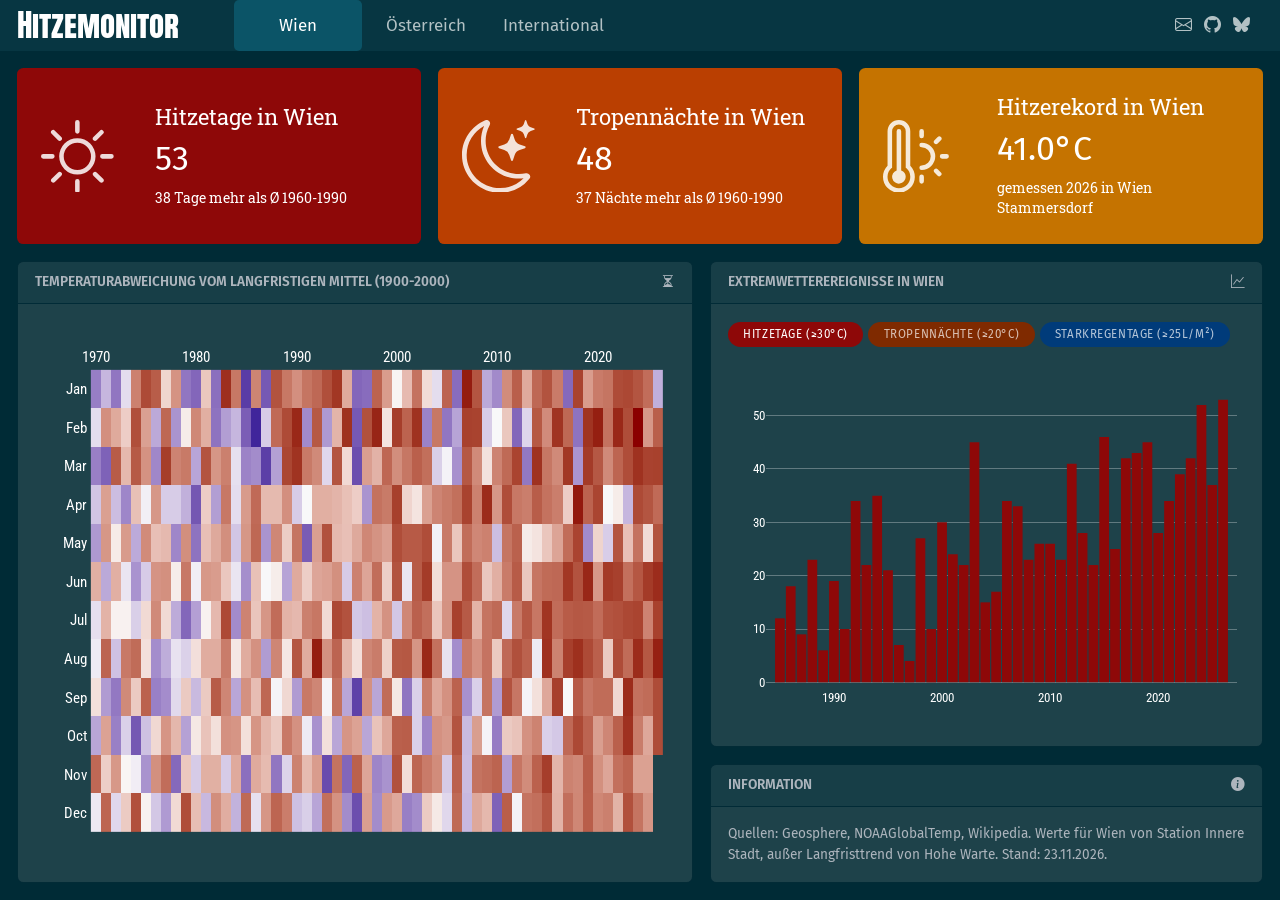
==== commit 4c13f24f: "Built site for gh-pages" ====
--- a/index.html
+++ b/index.html
@@ -153,8 +153,8 @@
 </div>
 <div class="cell card-body html-fill-item html-fill-container">
 <div class="cell-output-display html-fill-item html-fill-container">
-<div class="plotly html-widget html-fill-item html-fill-container" id="htmlwidget-4e2517243df060d234b4" style="width:100%;height:406px;"></div>
-<script type="application/json" data-for="htmlwidget-4e2517243df060d234b4">{"x":{"data":[{"x":[1970,1971,1972,1973,1974,1975,1976,1977,1978,1979,1980,1981,1982,1983,1984,1985,1986,1987,1988,1989,1990,1991,1992,1993,1994,1995,1996,1997,1998,1999,2000,2001,2002,2003,2004,2005,2006,2007,2008,2009,2010,2011,2012,2013,2014,2015,2016,2017,2018,2019,2020,2021,2022,2023,2024,2025,2026],"y":[1,2,3,4,5,6,7,8,9,10,11,12],"z":[[0.42785183314504427,0.81273307680142215,0.3922525026024542,0.57015768643587428,0.86132198867986765,0.48329281602683155,0.35895595000830283,0.26397835333121644,0.53706988739613859,0.86971914161245589,0.60046272755787622,0.32842556305560705,0.71471986834201784,0.64071621967259262,0.31422386181637085,0.80135725063207652,0.40981380584459304,0.69594920929173854,0.81273307680142215,0.75540557736999925,0.34333441416884775,0.37527561942712323,0.28785386884898556,0.78927902946201056,0.7055391393014171,0.23220127322592771,0.093717333210398865,0.67541681326236658,0.23220127322592771,0.68591939603780228,0.65285215064988034,0.20444168709749652,0.23220127322592771,0.57015768643587428,0.50162378399461371,0.3922525026024542,0.80135725063207652,0.32842556305560705,0.65285215064988034,0.61455392314796142,0.1383018861474076,0.8286379536395595,0.44622531412545036,0.77641212592731135,0.78927902946201056,0.84799033417693359,0.62796175614052407,0.78927902946201056,0.73196523830275373,0.8286379536395595,0.73196523830275373,0.74788689659133301,0.62796175614052407,0.86132198867986765,0.77641212592731135,0.69594920929173854,null],[0.80452091307964169,0.5628599686505843,0.6914376529790115,0.47486860459141439,0.43782581900005285,0.24800396190653992,0.71058742288275034,0.79264190961418368,0.15490786759717287,0.57869146067920918,0.36775825239324078,0.6349861310947128,0.6349861310947128,0.36775825239324078,0.64739925975918966,0.16900558669535298,0.64739925975918966,0.60822243185850422,0.18416147587817794,0.38444281195079671,0.74436827328878841,0.60822243185850422,0.68119672466783576,0.086603703512868474,0.77999911784201903,0.1482150495199567,0.82108463777634144,0.65921387629770734,0.21828426154286673,0.24800396190653992,0.8593569514311028,0.52917984640898652,0.8102003002952799,0.7593854936776756,0.71955741888446345,0.36775825239324078,0.82108463777634144,0.33645580367950373,0.77999911784201903,0.79264190961418368,0.81571872004788593,0.27024857135364078,0.77336158357948248,0.71955741888446345,0.82108463777634144,0.9019225870603208,0.62193819469816625,0.74436827328878841,0.72816119273645352,0.83138979431685434,0.71058742288275034,0.65921387629770734,0.78642168536967583,0.81571872004788593,0.67046736358863779,0.67046736358863779,null],[0.29022351749696318,0.66651823243965447,0.20607997788525234,0.37842083965678713,0.11578277499726682,0.34621882191136849,0.54029290898383586,0.69778588849371814,0.61712755831318467,0.27787736969681587,0.50503652762620455,0.58850453643471456,0.52292373028382544,0.7072965651699088,0.69778588849371814,0.52292373028382544,0.69778588849371814,0.61712755831318467,0.57312947583121943,0.76398990584932658,0.7072965651699088,0.43128738697333713,0.24425659454928886,0.52292373028382544,0.29022351749696318,0.69778588849371814,0.66651823243965447,0.29022351749696318,0.58850453643471456,0.65506902688349666,0.82446097860617396,0.8295930331891449,0.37842083965678713,0.2150088070903276,0.7072965651699088,0.6878412718486403,0.85338186405008609,0.33117580209386066,0.67743023412921455,0.44970583965636562,0.19751453862731894,0.57312947583121943,0.58850453643471456,0.7072965651699088,0.74157170491187563,0.37842083965678713,0.36197351306859632,0.80245595028705607,0.87850074740543271,0.81376967496715902,0.67743023412921455,0.7335163561825917,0.82446097860617396,0.92972677110669377,0.75678934093315275,0.65506902688349666,0.87049025553414661],[0.52292373028382544,0.26612568364284434,0.1892876577880985,0.72513488531639891,0.57312947583121943,0.81918901897767882,0.20607997788525234,0.23406678185092955,0.39551425724678191,0.57312947583121943,0.33117580209386094,0.57312947583121943,0.83459213185071279,0.73351635618259159,0.29022351749696351,0.70729656516990902,0.60316687231196509,0.80819488546950924,0.44970583965636596,0.5402929089838362,0.26612568364284434,0.76398990584932669,0.73351635618259159,0.44970583965636596,0.78415629340076276,0.29022351749696351,0.062485240077321758,0.70729656516990902,0.29022351749696351,0.7965434663932901,0.50503652762620488,0.18137653026875303,0.3784208396567868,0.75678934093315253,0.65506902688349689,0.70729656516990902,0.81918901897767882,0.24425659454928858,0.3784208396567868,0.77765860682278498,0.26612568364284434,0.85780486345830498,0.77094119305059283,0.44970583965636596,0.52292373028382544,0.65506902688349689,0.90068317018091892,0.46825823653247672,0.83946473988614179,0.77094119305059283,0.7965434663932901,0.7965434663932901,0.5402929089838362,0.94132405265491903,0.78415629340076276,0.7965434663932901,0.87049025553414683],[0.43237461175938902,0.81409587662817273,0.34713493467574458,0.76440965968705887,0.79689973174056217,0.5239711472502282,0.23465919438068869,0.30399215273867136,0.41423920125168223,0.37941885650419005,0.5239711472502282,0.64377635268568356,0.64377635268568356,0.75722435810364463,0.50611141240283208,0.64377635268568356,0.70784856596596957,0.2668078714353454,0.73400377915717308,0.50611141240283208,0.849126156343042,0.64377635268568356,0.96520925092506016,0.70784856596596957,0.81409587662817273,0.6179352851565465,0.5239711472502282,0.73400377915717308,0.75722435810364463,0.5580231638389872,0.83975035364050477,0.84449551840985326,0.69836269346226143,0.9470269265337603,0.78453566669025443,0.41423920125168223,0.23465919438068869,0.76440965968705887,0.70784856596596957,0.7780506132918843,0.57406273716640666,0.80280162948241895,0.86238151756842218,0.81950624591833388,0.43237461175938902,0.92990434728115079,0.74204045815213504,0.90089030491118582,0.93286865213230141,0.87477543782685108,0.82476969086215535,0.57406273716640666,0.87073311759034755,0.79689973174056217,0.94149100799297691,0.84449551840985326,0.96271728164559678],[0.40928469481719038,0.62757308221912489,0.48274447398290893,0.48274447398290893,0.37478113067853336,0.53655903034564512,0.72326367571126304,0.53655903034564512,0.30031841918120744,0.1510369994580705,0.27526824674404532,0.48274447398290893,0.61414535142557269,0.87764451986983183,0.23190816354997848,0.73984372509922536,0.58521630915278655,0.69565779031512032,0.79523159806530241,0.62757308221912489,0.61414535142557269,0.74765926131588356,0.76944748691374254,0.53655903034564512,0.88154394741215503,0.85685011915265841,0.35848175356927298,0.34288129161532327,0.62757308221912489,0.7052603328907362,0.35848175356927298,0.73171926047193314,0.82332479929686941,0.78909393763893509,0.58521630915278655,0.7052603328907362,0.89638611874480822,0.83841384387794682,0.62757308221912489,0.77621459668091464,0.80118320621825734,0.39173937320862073,0.76244325970825921,0.84319173284282778,0.76944748691374254,0.92297441397138069,0.79523159806530241,0.83351421121443448,0.84319173284282778,0.83841384387794682,0.79523159806530241,0.85240471743557411,0.86119444893100894,0.88154394741215503,0.88911032489284203,0.73984372509922536,0.89638611874480822],[0.63536381157586508,0.29515777367184692,0.63536381157586508,0.42012234899055823,0.24831907050470398,0.36824424930985084,0.70150805074417255,0.71085938800357906,0.49385448938111759,0.76670273734189853,0.43837221810301485,0.69173472484237541,0.68150777687239938,0.57915087998925097,0.42012234899055823,0.23794621131157453,0.59425042771380843,0.45686369908793173,0.49385448938111759,0.28257220243406617,0.64775862971928755,0.56334031006723928,0.65955603927295303,0.67079342989107693,0.71085938800357906,0.36824424930985084,0.7445996054115982,0.65955603927295303,0.79282369701409616,0.56334031006723928,0.85510190448721857,0.42012234899055823,0.83648828616480564,0.90882945616536859,0.52969804800737641,0.70150805074417255,0.70150805074417255,0.8679623697349399,0.79282369701409616,0.57915087998925097,0.63536381157586508,0.75960033920977577,0.83648828616480564,0.57915087998925097,0.77356196287360635,0.79884770421071227,0.80469201214510166,0.91859639743604471,0.85510190448721857,0.95061120210792693,0.69173472484237541,0.91214162459804782,0.89852938217626099,0.78660930051371758,0.84602083437615339,0.90882945616536859,0.93959010162769518],[0.26185048630382479,0.69409696952202815,0.49819822335315467,0.68398079533702927,0.29824189155525033,0.72189222776972384,0.5977336022467381,0.61195608085981323,0.22077415997136982,0.71302270719818217,0.17847746692673036,0.5977336022467381,0.65061469451418819,0.71302270719818217,0.35596316824488922,0.69409696952202815,0.80605543332819429,0.25085583504052122,0.73040243246569236,0.56716098049468078,0.77515778150938686,0.12506060447287976,0.6733854313878449,0.86051279364331967,0.61195608085981323,0.5977336022467381,0.65061469451418819,0.73040243246569236,0.70376723878653646,0.6733854313878449,0.86894489148600706,0.83764593225417316,0.83764593225417316,0.86894489148600706,0.44275076047742246,0.76131090512816701,0.58280357785436121,0.79427197589721632,0.73040243246569236,0.74644089618148435,0.34047528436690733,0.77515778150938686,0.82249427621728444,0.49819822335315467,0.51624840483186873,0.58280357785436121,0.66227563966934766,0.79427197589721632,0.88852189752706778,0.23035150448804068,0.55082105444689833,0.37215374871606727,0.85169091798044905,0.5977336022467381,0.78173655273219733,0.53382559460757228,0.85615275097196042],[0.35424189518239579,0.67220106482940756,0.33883155621485872,0.21975626780263821,0.59614212502021724,0.4407423706033462,0.69301742437149405,0.37035716155075005,0.37035716155075005,0.31013912208708722,0.11309432341057594,0.56541471978674951,0.27210412517762095,0.76759891629303179,0.40454226743903215,0.68285071399239261,0.79960980215599997,0.61044093432190971,0.61044093432190971,0.71203391232270274,0.37035716155075005,0.4592523028261663,0.63699397505149424,0.63699397505149424,0.62404891930977224,0.59614212502021724,0.56541471978674951,0.24968963028910893,0.78103054654225357,0.76052869872668527,0.89898302028108346,0.54900083727813964,0.51430321322396588,0.67220106482940756,0.73770297627040338,0.76052869872668527,0.78742024512311015,0.89180827608564517,0.7455990307682957,0.93995500056651482,0.69301742437149405,0.86849519817713217,0.76759891629303179,0.7532012395973755,0.83218301284952323,0.78103054654225357,0.7532012395973755,0.56541471978674951,0.97357349913637237,0.81657872320457481,0.88811629116225377,0.4592523028261663,0.49620955043077702,0.32413407381576637,0.87658839349865869,0.85119863203288015,0.79960980215599997],[0.20469951705573278,0.13848790942351988,0.8338087882859343,0.61496189134752699,0.83870102201848717,0.70581758485408708,0.22282450603892021,0.90359661402332536,0.74031643604982322,0.76286625424429333,0.28822654858323726,0.85267170727871799,0.69624024033741583,0.74811427789872642,0.41034333999358841,0.21356903762727461,0.23249477530342869,0.057646853339449571,0.27597705031126857,0.88558945321052962,0.92623010747981116,0.76286625424429333,0.72377566568252394,0.3927661502178843,0.85267170727871799,0.53758021404999556,0.093865281431978365,0.67573590978493592,0.62834985327020632,0.80729692255671637,0.71498660528483182,0.76985597004915352,0.82363532875810652,0.78946394760934546,0.3757706903785587,0.44677450430449034,0.24261094948842757,0.84347186205509694,0.72377566568252394,0.5201216954475284,0.74031643604982322,0.80153114035257689,0.88933051488125126,0.1880139217636029,0.92925241347183241,0.76985597004915352,0.72377566568252394,0.91686069243998858,0.25320631343761174,0.91034518238087991,0.84347186205509694,0.72377566568252394,0.81289711807392384,0.86984110430717965,0.92925241347183241,0.8929991349039339,0.89659801169995046],[0.40436731538167808,0.71194379374071615,0.64919084791926851,0.56525555860928212,0.86427396375868293,0.6720930910263202,0.29669525346450759,0.80537491307712727,0.24958390797332322,0.49602857318619825,0.72940930521663871,0.63686894905307934,0.17757047123340938,0.27198773088104056,0.32399209568462961,0.13028614859862073,0,0.37019423156867398,0.79955128439597578,0.87254476985146401,0.94823825206980039,0.22919124298559457,0.84187903123887753,0.26051648644542746,0.62391748806670577,0.92824041449059047,0.11862096262687274,0.8599999497859433,0.95358143738620005,0.51412610345524912,0.90243662128196123,0.81652508448253935,0.92824041449059047,0.21054153528249903,0.76753012166285672,0.18533313820334307,0.28403493203644398,0.89539413488926911,0.89177207227423194,0.37019423156867398,0.45906853527771163,0.58098226608953463,0.14919490608297886,0.38697557162381863,0.84187903123887753,0.72085773267208275,0.92520167859245606,0.80537491307712727,0.17757047123340938,0.92520167859245606,0.96383166109928076,0.7809662392450174,0.94823825206980039,0.86845426425898919,1,0.69291902029677976,0.82706945095680751],[0.20137220067707359,0.32328323897032157,0.18494183994155342,0.40349331673225841,0.74513836472700834,0.87635289944111849,0.83188593821860912,0.54800472768989417,0.70216942272374561,0.18494183994155342,0.14886774984162873,0.58022041225860332,0.16972983595469632,0.93402983664577621,0.76718579350574523,0.052014413306215763,0.73722421646212344,0.11834087377366406,0.8554089985672988,0.76718579350574523,0.71149262817826775,0.77402873235359682,0.80509066124570683,0.86406461700449944,0.91881616287100965,0.6485951113181827,0.14886774984162873,0.16253181903075692,0.81625666831394716,0.68223189518439231,0.47670257682107398,0.60961103496644664,0.78064438939845371,0.53090525215027751,0.40349331673225841,0.81625666831394716,0.16253181903075692,0.96863360867011539,0.85092957785227274,0.29605352716033878,0.22870961604617218,0.72042518655649457,0.82681526943049111,0.6485951113181827,0.80509066124570683,0.8554089985672988,0.76010075658736775,0.15558292073572774,0.89159094931879246,0.68223189518439231,0.76010075658736775,0.77402873235359682,0.87234432493622482,0.88027866408357314,0.85092957785227274,0.79324721514240681,0.30932939915714286]],"text":[["Dec 1970: -0.2°C","Dec 1971: +3.2°C","Dec 1972: -0.4°C","Dec 1973: +0.6°C","Dec 1974: +4.2°C","Dec 1975: +0.1°C","Dec 1976: -0.6°C","Dec 1977: -1.3°C","Dec 1978: +0.4°C","Dec 1979: +4.4°C","Dec 1980: +0.8°C","Dec 1981: -0.8°C","Dec 1982: +1.8°C","Dec 1983: +1.1°C","Dec 1984: -0.9°C","Dec 1985: +3.0°C","Dec 1986: -0.3°C","Dec 1987: +1.6°C","Dec 1988: +3.2°C","Dec 1989: +2.3°C","Dec 1990: -0.7°C","Dec 1991: -0.5°C","Dec 1992: -1.1°C","Dec 1993: +2.8°C","Dec 1994: +1.7°C","Dec 1995: -1.6°C","Dec 1996: -3.6°C","Dec 1997: +1.4°C","Dec 1998: -1.6°C","Dec 1999: +1.5°C","Dec 2000: +1.2°C","Dec 2001: -1.9°C","Dec 2002: -1.6°C","Dec 2003: +0.6°C","Dec 2004: +0.2°C","Dec 2005: -0.4°C","Dec 2006: +3.0°C","Dec 2007: -0.8°C","Dec 2008: +1.2°C","Dec 2009: +0.9°C","Dec 2010: -2.8°C","Dec 2011: +3.5°C","Dec 2012: -0.1°C","Dec 2013: +2.6°C","Dec 2014: +2.8°C","Dec 2015: +3.9°C","Dec 2016: +1.0°C","Dec 2017: +2.8°C","Dec 2018: +2.0°C","Dec 2019: +3.5°C","Dec 2020: +2.0°C","Dec 2021: +2.2°C","Dec 2022: +1.0°C","Dec 2023: +4.2°C","Dec 2024: +2.6°C","Dec 2025: +1.6°C",null],["Nov 1970: +3.1°C","Nov 1971: +0.6°C","Nov 1972: +1.6°C","Nov 1973: +0.1°C","Nov 1974: -0.1°C","Nov 1975: -1.4°C","Nov 1976: +1.8°C","Nov 1977: +2.9°C","Nov 1978: -2.5°C","Nov 1979: +0.7°C","Nov 1980: -0.5°C","Nov 1981: +1.1°C","Nov 1982: +1.1°C","Nov 1983: -0.5°C","Nov 1984: +1.2°C","Nov 1985: -2.3°C","Nov 1986: +1.2°C","Nov 1987: +0.9°C","Nov 1988: -2.1°C","Nov 1989: -0.4°C","Nov 1990: +2.2°C","Nov 1991: +0.9°C","Nov 1992: +1.5°C","Nov 1993: -3.7°C","Nov 1994: +2.7°C","Nov 1995: -2.6°C","Nov 1996: +3.4°C","Nov 1997: +1.3°C","Nov 1998: -1.7°C","Nov 1999: -1.4°C","Nov 2000: +4.2°C","Nov 2001: +0.4°C","Nov 2002: +3.2°C","Nov 2003: +2.4°C","Nov 2004: +1.9°C","Nov 2005: -0.5°C","Nov 2006: +3.4°C","Nov 2007: -0.7°C","Nov 2008: +2.7°C","Nov 2009: +2.9°C","Nov 2010: +3.3°C","Nov 2011: -1.2°C","Nov 2012: +2.6°C","Nov 2013: +1.9°C","Nov 2014: +3.4°C","Nov 2015: +5.3°C","Nov 2016: +1.0°C","Nov 2017: +2.2°C","Nov 2018: +2.0°C","Nov 2019: +3.6°C","Nov 2020: +1.8°C","Nov 2021: +1.3°C","Nov 2022: +2.8°C","Nov 2023: +3.3°C","Nov 2024: +1.4°C","Nov 2025: +1.4°C","Nov 2026: NA°C"],["Oct 1970: -1.1°C","Oct 1971: +1.3°C","Oct 1972: -1.9°C","Oct 1973: -0.5°C","Oct 1974: -3.2°C","Oct 1975: -0.7°C","Oct 1976: +0.4°C","Oct 1977: +1.6°C","Oct 1978: +0.9°C","Oct 1979: -1.2°C","Oct 1980: +0.2°C","Oct 1981: +0.7°C","Oct 1982: +0.3°C","Oct 1983: +1.7°C","Oct 1984: +1.6°C","Oct 1985: +0.3°C","Oct 1986: +1.6°C","Oct 1987: +0.9°C","Oct 1988: +0.6°C","Oct 1989: +2.4°C","Oct 1990: +1.7°C","Oct 1991: -0.2°C","Oct 1992: -1.5°C","Oct 1993: +0.3°C","Oct 1994: -1.1°C","Oct 1995: +1.6°C","Oct 1996: +1.3°C","Oct 1997: -1.1°C","Oct 1998: +0.7°C","Oct 1999: +1.2°C","Oct 2000: +3.4°C","Oct 2001: +3.5°C","Oct 2002: -0.5°C","Oct 2003: -1.8°C","Oct 2004: +1.7°C","Oct 2005: +1.5°C","Oct 2006: +4.0°C","Oct 2007: -0.8°C","Oct 2008: +1.4°C","Oct 2009: -0.1°C","Oct 2010: -2.0°C","Oct 2011: +0.6°C","Oct 2012: +0.7°C","Oct 2013: +1.7°C","Oct 2014: +2.1°C","Oct 2015: -0.5°C","Oct 2016: -0.6°C","Oct 2017: +3.0°C","Oct 2018: +4.6°C","Oct 2019: +3.2°C","Oct 2020: +1.4°C","Oct 2021: +2.0°C","Oct 2022: +3.4°C","Oct 2023: +6.1°C","Oct 2024: +2.3°C","Oct 2025: +1.2°C","Oct 2026: +4.4°C"],["Sep 1970: +0.3°C","Sep 1971: -1.3°C","Sep 1972: -2.1°C","Sep 1973: +1.9°C","Sep 1974: +0.6°C","Sep 1975: +3.3°C","Sep 1976: -1.9°C","Sep 1977: -1.6°C","Sep 1978: -0.4°C","Sep 1979: +0.6°C","Sep 1980: -0.8°C","Sep 1981: +0.6°C","Sep 1982: +3.6°C","Sep 1983: +2.0°C","Sep 1984: -1.1°C","Sep 1985: +1.7°C","Sep 1986: +0.8°C","Sep 1987: +3.1°C","Sep 1988: -0.1°C","Sep 1989: +0.4°C","Sep 1990: -1.3°C","Sep 1991: +2.4°C","Sep 1992: +2.0°C","Sep 1993: -0.1°C","Sep 1994: +2.7°C","Sep 1995: -1.1°C","Sep 1996: -4.3°C","Sep 1997: +1.7°C","Sep 1998: -1.1°C","Sep 1999: +2.9°C","Sep 2000: +0.2°C","Sep 2001: -2.2°C","Sep 2002: -0.5°C","Sep 2003: +2.3°C","Sep 2004: +1.2°C","Sep 2005: +1.7°C","Sep 2006: +3.3°C","Sep 2007: -1.5°C","Sep 2008: -0.5°C","Sep 2009: +2.6°C","Sep 2010: -1.3°C","Sep 2011: +4.1°C","Sep 2012: +2.5°C","Sep 2013: -0.1°C","Sep 2014: +0.3°C","Sep 2015: +1.2°C","Sep 2016: +5.2°C","Sep 2017: 0.0°C","Sep 2018: +3.7°C","Sep 2019: +2.5°C","Sep 2020: +2.9°C","Sep 2021: +2.9°C","Sep 2022: +0.4°C","Sep 2023: +6.5°C","Sep 2024: +2.7°C","Sep 2025: +2.9°C","Sep 2026: +4.4°C"],["Aug 1970: -0.2°C","Aug 1971: +3.2°C","Aug 1972: -0.7°C","Aug 1973: +2.4°C","Aug 1974: +2.9°C","Aug 1975: +0.3°C","Aug 1976: -1.6°C","Aug 1977: -1.0°C","Aug 1978: -0.3°C","Aug 1979: -0.5°C","Aug 1980: +0.3°C","Aug 1981: +1.1°C","Aug 1982: +1.1°C","Aug 1983: +2.3°C","Aug 1984: +0.2°C","Aug 1985: +1.1°C","Aug 1986: +1.7°C","Aug 1987: -1.3°C","Aug 1988: +2.0°C","Aug 1989: +0.2°C","Aug 1990: +3.9°C","Aug 1991: +1.1°C","Aug 1992: +7.4°C","Aug 1993: +1.7°C","Aug 1994: +3.2°C","Aug 1995: +0.9°C","Aug 1996: +0.3°C","Aug 1997: +2.0°C","Aug 1998: +2.3°C","Aug 1999: +0.5°C","Aug 2000: +3.7°C","Aug 2001: +3.8°C","Aug 2002: +1.6°C","Aug 2003: +6.7°C","Aug 2004: +2.7°C","Aug 2005: -0.3°C","Aug 2006: -1.6°C","Aug 2007: +2.4°C","Aug 2008: +1.7°C","Aug 2009: +2.6°C","Aug 2010: +0.6°C","Aug 2011: +3.0°C","Aug 2012: +4.2°C","Aug 2013: +3.3°C","Aug 2014: -0.2°C","Aug 2015: +6.1°C","Aug 2016: +2.1°C","Aug 2017: +5.2°C","Aug 2018: +6.2°C","Aug 2019: +4.5°C","Aug 2020: +3.4°C","Aug 2021: +0.6°C","Aug 2022: +4.4°C","Aug 2023: +2.9°C","Aug 2024: +6.5°C","Aug 2025: +3.8°C","Aug 2026: +7.3°C"],["Jul 1970: -0.3°C","Jul 1971: +1.0°C","Jul 1972: +0.1°C","Jul 1973: +0.1°C","Jul 1974: -0.5°C","Jul 1975: +0.4°C","Jul 1976: +1.9°C","Jul 1977: +0.4°C","Jul 1978: -1.0°C","Jul 1979: -2.6°C","Jul 1980: -1.2°C","Jul 1981: +0.1°C","Jul 1982: +0.9°C","Jul 1983: +4.6°C","Jul 1984: -1.6°C","Jul 1985: +2.1°C","Jul 1986: +0.7°C","Jul 1987: +1.6°C","Jul 1988: +2.9°C","Jul 1989: +1.0°C","Jul 1990: +0.9°C","Jul 1991: +2.2°C","Jul 1992: +2.5°C","Jul 1993: +0.4°C","Jul 1994: +4.7°C","Jul 1995: +4.1°C","Jul 1996: -0.6°C","Jul 1997: -0.7°C","Jul 1998: +1.0°C","Jul 1999: +1.7°C","Jul 2000: -0.6°C","Jul 2001: +2.0°C","Jul 2002: +3.4°C","Jul 2003: +2.8°C","Jul 2004: +0.7°C","Jul 2005: +1.7°C","Jul 2006: +5.1°C","Jul 2007: +3.7°C","Jul 2008: +1.0°C","Jul 2009: +2.6°C","Jul 2010: +3.0°C","Jul 2011: -0.4°C","Jul 2012: +2.4°C","Jul 2013: +3.8°C","Jul 2014: +2.5°C","Jul 2015: +5.9°C","Jul 2016: +2.9°C","Jul 2017: +3.6°C","Jul 2018: +3.8°C","Jul 2019: +3.7°C","Jul 2020: +2.9°C","Jul 2021: +4.0°C","Jul 2022: +4.2°C","Jul 2023: +4.7°C","Jul 2024: +4.9°C","Jul 2025: +2.1°C","Jul 2026: +5.1°C"],["Jun 1970: +1.1°C","Jun 1971: -1.0°C","Jun 1972: +1.1°C","Jun 1973: -0.2°C","Jun 1974: -1.4°C","Jun 1975: -0.5°C","Jun 1976: +1.7°C","Jun 1977: +1.8°C","Jun 1978: +0.2°C","Jun 1979: +2.5°C","Jun 1980: -0.1°C","Jun 1981: +1.6°C","Jun 1982: +1.5°C","Jun 1983: +0.7°C","Jun 1984: -0.2°C","Jun 1985: -1.5°C","Jun 1986: +0.8°C","Jun 1987: 0.0°C","Jun 1988: +0.2°C","Jun 1989: -1.1°C","Jun 1990: +1.2°C","Jun 1991: +0.6°C","Jun 1992: +1.3°C","Jun 1993: +1.4°C","Jun 1994: +1.8°C","Jun 1995: -0.5°C","Jun 1996: +2.2°C","Jun 1997: +1.3°C","Jun 1998: +2.9°C","Jun 1999: +0.6°C","Jun 2000: +4.1°C","Jun 2001: -0.2°C","Jun 2002: +3.7°C","Jun 2003: +5.5°C","Jun 2004: +0.4°C","Jun 2005: +1.7°C","Jun 2006: +1.7°C","Jun 2007: +4.4°C","Jun 2008: +2.9°C","Jun 2009: +0.7°C","Jun 2010: +1.1°C","Jun 2011: +2.4°C","Jun 2012: +3.7°C","Jun 2013: +0.7°C","Jun 2014: +2.6°C","Jun 2015: +3.0°C","Jun 2016: +3.1°C","Jun 2017: +5.8°C","Jun 2018: +4.1°C","Jun 2019: +6.9°C","Jun 2020: +1.6°C","Jun 2021: +5.6°C","Jun 2022: +5.2°C","Jun 2023: +2.8°C","Jun 2024: +3.9°C","Jun 2025: +5.5°C","Jun 2026: +6.5°C"],["May 1970: -1.3°C","May 1971: +1.6°C","May 1972: +0.2°C","May 1973: +1.5°C","May 1974: -1.0°C","May 1975: +1.9°C","May 1976: +0.8°C","May 1977: +0.9°C","May 1978: -1.7°C","May 1979: +1.8°C","May 1980: -2.2°C","May 1981: +0.8°C","May 1982: +1.2°C","May 1983: +1.8°C","May 1984: -0.6°C","May 1985: +1.6°C","May 1986: +3.1°C","May 1987: -1.4°C","May 1988: +2.0°C","May 1989: +0.6°C","May 1990: +2.6°C","May 1991: -3.0°C","May 1992: +1.4°C","May 1993: +4.2°C","May 1994: +0.9°C","May 1995: +0.8°C","May 1996: +1.2°C","May 1997: +2.0°C","May 1998: +1.7°C","May 1999: +1.4°C","May 2000: +4.4°C","May 2001: +3.7°C","May 2002: +3.7°C","May 2003: +4.4°C","May 2004: -0.1°C","May 2005: +2.4°C","May 2006: +0.7°C","May 2007: +2.9°C","May 2008: +2.0°C","May 2009: +2.2°C","May 2010: -0.7°C","May 2011: +2.6°C","May 2012: +3.4°C","May 2013: +0.2°C","May 2014: +0.3°C","May 2015: +0.7°C","May 2016: +1.3°C","May 2017: +2.9°C","May 2018: +4.9°C","May 2019: -1.6°C","May 2020: +0.5°C","May 2021: -0.5°C","May 2022: +4.0°C","May 2023: +0.8°C","May 2024: +2.7°C","May 2025: +0.4°C","May 2026: +4.1°C"],["Apr 1970: -0.6°C","Apr 1971: +1.4°C","Apr 1972: -0.7°C","Apr 1973: -1.7°C","Apr 1974: +0.8°C","Apr 1975: -0.1°C","Apr 1976: +1.6°C","Apr 1977: -0.5°C","Apr 1978: -0.5°C","Apr 1979: -0.9°C","Apr 1980: -3.2°C","Apr 1981: +0.6°C","Apr 1982: -1.2°C","Apr 1983: +2.5°C","Apr 1984: -0.3°C","Apr 1985: +1.5°C","Apr 1986: +3.0°C","Apr 1987: +0.9°C","Apr 1988: +0.9°C","Apr 1989: +1.8°C","Apr 1990: -0.5°C","Apr 1991: 0.0°C","Apr 1992: +1.1°C","Apr 1993: +1.1°C","Apr 1994: +1.0°C","Apr 1995: +0.8°C","Apr 1996: +0.6°C","Apr 1997: -1.4°C","Apr 1998: +2.7°C","Apr 1999: +2.4°C","Apr 2000: +5.2°C","Apr 2001: +0.5°C","Apr 2002: +0.3°C","Apr 2003: +1.4°C","Apr 2004: +2.1°C","Apr 2005: +2.4°C","Apr 2006: +2.8°C","Apr 2007: +5.0°C","Apr 2008: +2.2°C","Apr 2009: +6.5°C","Apr 2010: +1.6°C","Apr 2011: +4.4°C","Apr 2012: +2.5°C","Apr 2013: +2.3°C","Apr 2014: +3.6°C","Apr 2015: +2.7°C","Apr 2016: +2.3°C","Apr 2017: +0.6°C","Apr 2018: +7.8°C","Apr 2019: +3.3°C","Apr 2020: +4.9°C","Apr 2021: 0.0°C","Apr 2022: +0.2°C","Apr 2023: -0.8°C","Apr 2024: +4.6°C","Apr 2025: +4.0°C","Apr 2026: +3.0°C"],["Mar 1970: -1.9°C","Mar 1971: -2.8°C","Mar 1972: +3.6°C","Mar 1973: +0.9°C","Mar 1974: +3.7°C","Mar 1975: +1.7°C","Mar 1976: -1.7°C","Mar 1977: +5.3°C","Mar 1978: +2.1°C","Mar 1979: +2.4°C","Mar 1980: -1.1°C","Mar 1981: +4.0°C","Mar 1982: +1.6°C","Mar 1983: +2.2°C","Mar 1984: -0.3°C","Mar 1985: -1.8°C","Mar 1986: -1.6°C","Mar 1987: -4.4°C","Mar 1988: -1.2°C","Mar 1989: +4.8°C","Mar 1990: +6.0°C","Mar 1991: +2.4°C","Mar 1992: +1.9°C","Mar 1993: -0.4°C","Mar 1994: +4.0°C","Mar 1995: +0.4°C","Mar 1996: -3.6°C","Mar 1997: +1.4°C","Mar 1998: +1.0°C","Mar 1999: +3.1°C","Mar 2000: +1.8°C","Mar 2001: +2.5°C","Mar 2002: +3.4°C","Mar 2003: +2.8°C","Mar 2004: -0.5°C","Mar 2005: -0.1°C","Mar 2006: -1.5°C","Mar 2007: +3.8°C","Mar 2008: +1.9°C","Mar 2009: +0.3°C","Mar 2010: +2.1°C","Mar 2011: +3.0°C","Mar 2012: +4.9°C","Mar 2013: -2.1°C","Mar 2014: +6.1°C","Mar 2015: +2.5°C","Mar 2016: +1.9°C","Mar 2017: +5.7°C","Mar 2018: -1.4°C","Mar 2019: +5.5°C","Mar 2020: +3.8°C","Mar 2021: +1.9°C","Mar 2022: +3.2°C","Mar 2023: +4.4°C","Mar 2024: +6.1°C","Mar 2025: +5.0°C","Mar 2026: +5.1°C"],["Feb 1970: -0.3°C","Feb 1971: +1.8°C","Feb 1972: +1.2°C","Feb 1973: +0.6°C","Feb 1974: +4.3°C","Feb 1975: +1.4°C","Feb 1976: -1.0°C","Feb 1977: +3.1°C","Feb 1978: -1.4°C","Feb 1979: +0.2°C","Feb 1980: +2.0°C","Feb 1981: +1.1°C","Feb 1982: -2.2°C","Feb 1983: -1.2°C","Feb 1984: -0.8°C","Feb 1985: -2.9°C","Feb 1986: -6.0°C","Feb 1987: -0.5°C","Feb 1988: +3.0°C","Feb 1989: +4.5°C","Feb 1990: +6.8°C","Feb 1991: -1.6°C","Feb 1992: +3.8°C","Feb 1993: -1.3°C","Feb 1994: +1.0°C","Feb 1995: +6.1°C","Feb 1996: -3.1°C","Feb 1997: +4.2°C","Feb 1998: +7.0°C","Feb 1999: +0.3°C","Feb 2000: +5.3°C","Feb 2001: +3.3°C","Feb 2002: +6.1°C","Feb 2003: -1.8°C","Feb 2004: +2.5°C","Feb 2005: -2.1°C","Feb 2006: -1.1°C","Feb 2007: +5.1°C","Feb 2008: +5.0°C","Feb 2009: -0.5°C","Feb 2010: 0.0°C","Feb 2011: +0.7°C","Feb 2012: -2.6°C","Feb 2013: -0.4°C","Feb 2014: +3.8°C","Feb 2015: +1.9°C","Feb 2016: +6.0°C","Feb 2017: +3.1°C","Feb 2018: -2.2°C","Feb 2019: +6.0°C","Feb 2020: +7.4°C","Feb 2021: +2.7°C","Feb 2022: +6.8°C","Feb 2023: +4.4°C","Feb 2024: +9.0°C","Feb 2025: +1.6°C","Feb 2026: +3.5°C"],["Jan 1970: -1.9°C","Jan 1971: -0.8°C","Jan 1972: -2.1°C","Jan 1973: -0.3°C","Jan 1974: +2.2°C","Jan 1975: +4.6°C","Jan 1976: +3.6°C","Jan 1977: +0.5°C","Jan 1978: +1.7°C","Jan 1979: -2.1°C","Jan 1980: -2.6°C","Jan 1981: +0.7°C","Jan 1982: -2.3°C","Jan 1983: +6.3°C","Jan 1984: +2.5°C","Jan 1985: -4.5°C","Jan 1986: +2.1°C","Jan 1987: -3.1°C","Jan 1988: +4.1°C","Jan 1989: +2.5°C","Jan 1990: +1.8°C","Jan 1991: +2.6°C","Jan 1992: +3.1°C","Jan 1993: +4.3°C","Jan 1994: +5.8°C","Jan 1995: +1.2°C","Jan 1996: -2.6°C","Jan 1997: -2.4°C","Jan 1998: +3.3°C","Jan 1999: +1.5°C","Jan 2000: +0.1°C","Jan 2001: +0.9°C","Jan 2002: +2.7°C","Jan 2003: +0.4°C","Jan 2004: -0.3°C","Jan 2005: +3.3°C","Jan 2006: -2.4°C","Jan 2007: +7.6°C","Jan 2008: +4.0°C","Jan 2009: -1.0°C","Jan 2010: -1.6°C","Jan 2011: +1.9°C","Jan 2012: +3.5°C","Jan 2013: +1.2°C","Jan 2014: +3.1°C","Jan 2015: +4.1°C","Jan 2016: +2.4°C","Jan 2017: -2.5°C","Jan 2018: +5.0°C","Jan 2019: +1.5°C","Jan 2020: +2.4°C","Jan 2021: +2.6°C","Jan 2022: +4.5°C","Jan 2023: +4.7°C","Jan 2024: +4.0°C","Jan 2025: +2.9°C","Jan 2026: -0.9°C"]],"colorscale":[[0,"#40259B"],[0.052014413306215763,"#5A3CA6"],[0.057646853339449571,"#5C3FA7"],[0.062485240077321758,"#5E41A8"],[0.086603703512868474,"#694BAD"],[0.093717333210398865,"#6C4EAE"],[0.093865281431978365,"#6C4EAE"],[0.11309432341057594,"#7457B2"],[0.11578277499726682,"#7558B3"],[0.11834087377366406,"#7659B4"],[0.11862096262687274,"#7659B4"],[0.12506060447287976,"#795CB5"],[0.13028614859862073,"#7B5EB6"],[0.1383018861474076,"#7E62B8"],[0.13848790942351988,"#7E62B8"],[0.1482150495199567,"#8266BA"],[0.14886774984162873,"#8366BA"],[0.14919490608297886,"#8366BA"],[0.1510369994580705,"#8367BA"],[0.15490786759717287,"#8569BB"],[0.15558292073572774,"#8569BB"],[0.16253181903075692,"#886CBD"],[0.16900558669535298,"#8B6FBE"],[0.16972983595469632,"#8B6FBE"],[0.17757047123340938,"#8E73C0"],[0.17847746692673036,"#8E73C0"],[0.18137653026875303,"#8F75C1"],[0.18416147587817794,"#9176C1"],[0.18494183994155342,"#9176C1"],[0.18533313820334307,"#9176C2"],[0.1880139217636029,"#9278C2"],[0.1892876577880985,"#9378C2"],[0.19751453862731894,"#967CC4"],[0.20137220067707359,"#977EC5"],[0.20444168709749652,"#987FC5"],[0.20469951705573278,"#997FC6"],[0.20607997788525234,"#9980C6"],[0.21054153528249903,"#9B82C7"],[0.21356903762727461,"#9C83C7"],[0.2150088070903276,"#9D84C8"],[0.21828426154286673,"#9E85C8"],[0.21975626780263821,"#9E86C9"],[0.22077415997136982,"#9F86C9"],[0.22282450603892021,"#A087C9"],[0.22870961604617218,"#A28ACA"],[0.22919124298559457,"#A28ACB"],[0.23035150448804068,"#A28BCB"],[0.23190816354997848,"#A38BCB"],[0.23220127322592771,"#A38CCB"],[0.23249477530342869,"#A38CCB"],[0.23406678185092955,"#A48CCC"],[0.23465919438068869,"#A48DCC"],[0.23794621131157453,"#A58ECC"],[0.24261094948842757,"#A790CD"],[0.24425659454928858,"#A891CE"],[0.24425659454928886,"#A891CE"],[0.24800396190653992,"#A993CE"],[0.24831907050470398,"#A993CF"],[0.24958390797332322,"#AA94CF"],[0.24968963028910893,"#AA94CF"],[0.25085583504052122,"#AA94CF"],[0.25320631343761174,"#AB95D0"],[0.26051648644542746,"#AE99D1"],[0.26185048630382479,"#AE99D1"],[0.26397835333121644,"#AF9AD2"],[0.26612568364284434,"#B09BD2"],[0.2668078714353454,"#B09CD2"],[0.27024857135364078,"#B29DD3"],[0.27198773088104056,"#B29ED3"],[0.27210412517762095,"#B29ED3"],[0.27526824674404532,"#B49FD4"],[0.27597705031126857,"#B4A0D4"],[0.27787736969681587,"#B5A1D5"],[0.28257220243406617,"#B6A3D6"],[0.28403493203644398,"#B7A4D6"],[0.28785386884898556,"#B8A5D7"],[0.28822654858323726,"#B8A5D7"],[0.29022351749696318,"#B9A6D7"],[0.29022351749696351,"#B9A6D7"],[0.29515777367184692,"#BBA9D8"],[0.29605352716033878,"#BBA9D8"],[0.29669525346450759,"#BCA9D8"],[0.29824189155525033,"#BCAAD9"],[0.30031841918120744,"#BDABD9"],[0.30399215273867136,"#BEADDA"],[0.30932939915714286,"#C0AFDB"],[0.31013912208708722,"#C1B0DB"],[0.31422386181637085,"#C2B2DC"],[0.32328323897032157,"#C6B6DE"],[0.32399209568462961,"#C6B6DE"],[0.32413407381576637,"#C6B6DE"],[0.32842556305560705,"#C8B8DF"],[0.33117580209386066,"#C9BADF"],[0.33117580209386094,"#C9BADF"],[0.33645580367950373,"#CBBCE0"],[0.33883155621485872,"#CCBDE1"],[0.34047528436690733,"#CCBEE1"],[0.34288129161532327,"#CDBFE2"],[0.34333441416884775,"#CDC0E2"],[0.34621882191136849,"#CEC1E2"],[0.34713493467574458,"#CFC1E3"],[0.35424189518239579,"#D1C5E4"],[0.35596316824488922,"#D2C6E4"],[0.35848175356927298,"#D3C7E5"],[0.35895595000830283,"#D3C7E5"],[0.36197351306859632,"#D4C8E6"],[0.36775825239324078,"#D6CBE7"],[0.36824424930985084,"#D7CBE7"],[0.37019423156867398,"#D7CCE7"],[0.37035716155075005,"#D7CCE7"],[0.37215374871606727,"#D8CDE8"],[0.37478113067853336,"#D9CFE8"],[0.37527561942712323,"#D9CFE8"],[0.3757706903785587,"#D9CFE8"],[0.3784208396567868,"#DAD0E9"],[0.37842083965678713,"#DAD0E9"],[0.37941885650419005,"#DBD1E9"],[0.38444281195079671,"#DDD3EA"],[0.38697557162381863,"#DED5EB"],[0.39173937320862073,"#DFD7EC"],[0.3922525026024542,"#E0D7EC"],[0.3927661502178843,"#E0D7EC"],[0.39551425724678191,"#E1D9EC"],[0.40349331673225841,"#E4DDEE"],[0.40436731538167808,"#E4DDEE"],[0.40454226743903215,"#E4DDEE"],[0.40928469481719038,"#E6DFEF"],[0.40981380584459304,"#E6E0EF"],[0.41034333999358841,"#E6E0EF"],[0.41423920125168223,"#E8E2F0"],[0.42012234899055823,"#EAE5F1"],[0.42785183314504427,"#EDE8F3"],[0.43128738697333713,"#EEEAF4"],[0.43237461175938902,"#EEEBF4"],[0.43782581900005285,"#F1EDF5"],[0.43837221810301485,"#F1EEF5"],[0.4407423706033462,"#F2EFF5"],[0.44275076047742246,"#F2F0F6"],[0.44622531412545036,"#F4F2F7"],[0.44677450430449034,"#F4F2F7"],[0.44970583965636562,"#F5F3F7"],[0.44970583965636596,"#F5F3F7"],[0.45686369908793173,"#F8F7F9"],[0.45906853527771163,"#F8F8F9"],[0.4592523028261663,"#F8F8F9"],[0.46825823653247672,"#F9F8F7"],[0.47486860459141439,"#F9F5F4"],[0.47670257682107398,"#F8F4F3"],[0.48274447398290893,"#F8F1F0"],[0.48329281602683155,"#F8F1F0"],[0.49385448938111759,"#F6EDEA"],[0.49602857318619825,"#F6ECE9"],[0.49620955043077702,"#F6ECE9"],[0.49819822335315467,"#F6EBE8"],[0.50162378399461371,"#F5E9E6"],[0.50503652762620455,"#F5E8E4"],[0.50503652762620488,"#F5E8E4"],[0.50611141240283208,"#F5E7E4"],[0.51412610345524912,"#F4E4E0"],[0.51430321322396588,"#F4E4E0"],[0.51624840483186873,"#F4E3DF"],[0.5201216954475284,"#F3E1DD"],[0.52292373028382544,"#F3E0DB"],[0.5239711472502282,"#F3DFDB"],[0.52917984640898652,"#F2DDD8"],[0.52969804800737641,"#F2DDD8"],[0.53090525215027751,"#F2DCD7"],[0.53382559460757228,"#F1DBD6"],[0.53655903034564512,"#F1DAD4"],[0.53706988739613859,"#F1DAD4"],[0.53758021404999556,"#F1D9D4"],[0.54029290898383586,"#F0D8D2"],[0.5402929089838362,"#F0D8D2"],[0.54800472768989417,"#EFD5CE"],[0.54900083727813964,"#EFD4CE"],[0.55082105444689833,"#EFD4CD"],[0.5580231638389872,"#EED1C9"],[0.5628599686505843,"#EDCEC7"],[0.56334031006723928,"#EDCEC7"],[0.56525555860928212,"#EDCDC6"],[0.56541471978674951,"#EDCDC6"],[0.56716098049468078,"#ECCDC5"],[0.57015768643587428,"#ECCBC3"],[0.57312947583121943,"#EBCAC2"],[0.57406273716640666,"#EBCAC1"],[0.57869146067920918,"#EBC8BF"],[0.57915087998925097,"#EAC7BF"],[0.58022041225860332,"#EAC7BE"],[0.58098226608953463,"#EAC7BE"],[0.58280357785436121,"#EAC6BD"],[0.58521630915278655,"#EAC5BC"],[0.58850453643471456,"#E9C3BA"],[0.59425042771380843,"#E8C1B7"],[0.59614212502021724,"#E8C0B6"],[0.5977336022467381,"#E8BFB6"],[0.60046272755787622,"#E7BEB4"],[0.60316687231196509,"#E7BDB3"],[0.60822243185850422,"#E6BBB0"],[0.60961103496644664,"#E6BAB0"],[0.61044093432190971,"#E5BAAF"],[0.61195608085981323,"#E5B9AF"],[0.61414535142557269,"#E5B8AE"],[0.61455392314796142,"#E5B8AD"],[0.61496189134752699,"#E5B8AD"],[0.61712755831318467,"#E4B7AC"],[0.6179352851565465,"#E4B7AC"],[0.62193819469816625,"#E3B5AA"],[0.62391748806670577,"#E3B4A9"],[0.62404891930977224,"#E3B4A9"],[0.62757308221912489,"#E3B3A7"],[0.62796175614052407,"#E2B3A7"],[0.62834985327020632,"#E2B2A7"],[0.6349861310947128,"#E1B0A3"],[0.63536381157586508,"#E1AFA3"],[0.63686894905307934,"#E1AFA2"],[0.63699397505149424,"#E1AFA2"],[0.64071621967259262,"#E0ADA1"],[0.64377635268568356,"#E0AC9F"],[0.64739925975918966,"#DFAA9D"],[0.64775862971928755,"#DFAA9D"],[0.6485951113181827,"#DFAA9D"],[0.64919084791926851,"#DFAA9C"],[0.65061469451418819,"#DEA99C"],[0.65285215064988034,"#DEA89B"],[0.65506902688349666,"#DEA79A"],[0.65506902688349689,"#DEA79A"],[0.65921387629770734,"#DDA598"],[0.65955603927295303,"#DDA598"],[0.66227563966934766,"#DCA496"],[0.66651823243965447,"#DCA294"],[0.67046736358863779,"#DBA192"],[0.67079342989107693,"#DBA092"],[0.6720930910263202,"#DAA092"],[0.67220106482940756,"#DAA091"],[0.6733854313878449,"#DA9F91"],[0.67541681326236658,"#DA9E90"],[0.67573590978493592,"#DA9E90"],[0.67743023412921455,"#D99E8F"],[0.68119672466783576,"#D99C8D"],[0.68150777687239938,"#D99C8D"],[0.68223189518439231,"#D99C8D"],[0.68285071399239261,"#D89B8C"],[0.68398079533702927,"#D89B8C"],[0.68591939603780228,"#D89A8B"],[0.6878412718486403,"#D7998A"],[0.6914376529790115,"#D79888"],[0.69173472484237541,"#D79888"],[0.69291902029677976,"#D69788"],[0.69301742437149405,"#D69788"],[0.69409696952202815,"#D69787"],[0.69565779031512032,"#D69686"],[0.69594920929173854,"#D69686"],[0.69624024033741583,"#D69686"],[0.69778588849371814,"#D69585"],[0.69836269346226143,"#D59585"],[0.70150805074417255,"#D59384"],[0.70216942272374561,"#D59383"],[0.70376723878653646,"#D49383"],[0.7052603328907362,"#D49282"],[0.7055391393014171,"#D49282"],[0.70581758485408708,"#D49282"],[0.7072965651699088,"#D49181"],[0.70729656516990902,"#D49181"],[0.70784856596596957,"#D49181"],[0.71058742288275034,"#D3907F"],[0.71085938800357906,"#D3907F"],[0.71149262817826775,"#D38F7F"],[0.71194379374071615,"#D38F7F"],[0.71203391232270274,"#D38F7F"],[0.71302270719818217,"#D28F7E"],[0.71471986834201784,"#D28E7D"],[0.71498660528483182,"#D28E7D"],[0.71955741888446345,"#D18C7B"],[0.72042518655649457,"#D18C7B"],[0.72085773267208275,"#D18B7B"],[0.72189222776972384,"#D18B7A"],[0.72326367571126304,"#D08A79"],[0.72377566568252394,"#D08A79"],[0.72513488531639891,"#D08A79"],[0.72816119273645352,"#CF8877"],[0.72940930521663871,"#CF8877"],[0.73040243246569236,"#CF8776"],[0.73171926047193314,"#CF8776"],[0.73196523830275373,"#CF8775"],[0.73351635618259159,"#CE8675"],[0.7335163561825917,"#CE8675"],[0.73400377915717308,"#CE8675"],[0.73722421646212344,"#CD8573"],[0.73770297627040338,"#CD8473"],[0.73984372509922536,"#CD8372"],[0.74031643604982322,"#CD8372"],[0.74157170491187563,"#CD8371"],[0.74204045815213504,"#CC8371"],[0.74436827328878841,"#CC8270"],[0.7445996054115982,"#CC8170"],[0.74513836472700834,"#CC816F"],[0.7455990307682957,"#CC816F"],[0.74644089618148435,"#CC816F"],[0.74765926131588356,"#CB806E"],[0.74788689659133301,"#CB806E"],[0.74811427789872642,"#CB806E"],[0.7532012395973755,"#CA7E6C"],[0.75540557736999925,"#CA7D6B"],[0.75678934093315253,"#C97C6A"],[0.75678934093315275,"#C97C6A"],[0.75722435810364463,"#C97C6A"],[0.7593854936776756,"#C97B69"],[0.75960033920977577,"#C97B69"],[0.76010075658736775,"#C97B69"],[0.76052869872668527,"#C87B68"],[0.76131090512816701,"#C87A68"],[0.76244325970825921,"#C87A68"],[0.76286625424429333,"#C87A67"],[0.76398990584932658,"#C87967"],[0.76398990584932669,"#C87967"],[0.76440965968705887,"#C87967"],[0.76670273734189853,"#C77866"],[0.76718579350574523,"#C77865"],[0.76753012166285672,"#C77865"],[0.76759891629303179,"#C77865"],[0.76944748691374254,"#C77764"],[0.76985597004915352,"#C67764"],[0.77094119305059283,"#C67664"],[0.77336158357948248,"#C67563"],[0.77356196287360635,"#C67563"],[0.77402873235359682,"#C57562"],[0.77515778150938686,"#C57562"],[0.77621459668091464,"#C57461"],[0.77641212592731135,"#C57461"],[0.77765860682278498,"#C57461"],[0.7780506132918843,"#C57361"],[0.77999911784201903,"#C47360"],[0.78064438939845371,"#C4725F"],[0.7809662392450174,"#C4725F"],[0.78103054654225357,"#C4725F"],[0.78173655273219733,"#C4725F"],[0.78415629340076276,"#C3715E"],[0.78453566669025443,"#C3715E"],[0.78642168536967583,"#C3705D"],[0.78660930051371758,"#C3705D"],[0.78742024512311015,"#C2705C"],[0.78909393763893509,"#C26F5C"],[0.78927902946201056,"#C26F5C"],[0.78946394760934546,"#C26F5B"],[0.79264190961418368,"#C16D5A"],[0.79282369701409616,"#C16D5A"],[0.79324721514240681,"#C16D5A"],[0.79427197589721632,"#C16D59"],[0.79523159806530241,"#C16C59"],[0.7965434663932901,"#C06C58"],[0.79689973174056217,"#C06C58"],[0.79884770421071227,"#C06B57"],[0.79955128439597578,"#C06A57"],[0.79960980215599997,"#C06A57"],[0.80118320621825734,"#BF6A56"],[0.80135725063207652,"#BF6A56"],[0.80153114035257689,"#BF6A56"],[0.80245595028705607,"#BF6956"],[0.80280162948241895,"#BF6956"],[0.80452091307964169,"#BF6855"],[0.80469201214510166,"#BE6855"],[0.80509066124570683,"#BE6855"],[0.80537491307712727,"#BE6854"],[0.80605543332819429,"#BE6854"],[0.80729692255671637,"#BE6754"],[0.80819488546950924,"#BE6753"],[0.8102003002952799,"#BD6652"],[0.81273307680142215,"#BD6551"],[0.81289711807392384,"#BD6551"],[0.81376967496715902,"#BC6451"],[0.81409587662817273,"#BC6451"],[0.81571872004788593,"#BC6450"],[0.81625666831394716,"#BC6350"],[0.81652508448253935,"#BC634F"],[0.81657872320457481,"#BC634F"],[0.81918901897767882,"#BB624E"],[0.81950624591833388,"#BB624E"],[0.82108463777634144,"#BB614D"],[0.82249427621728444,"#BA614D"],[0.82332479929686941,"#BA604D"],[0.82363532875810652,"#BA604C"],[0.82446097860617396,"#BA604C"],[0.82476969086215535,"#BA604C"],[0.82681526943049111,"#B95F4B"],[0.82706945095680751,"#B95F4B"],[0.8286379536395595,"#B95E4A"],[0.8295930331891449,"#B95E4A"],[0.83138979431685434,"#B85D49"],[0.83188593821860912,"#B85D49"],[0.83218301284952323,"#B85D49"],[0.83351421121443448,"#B85C48"],[0.8338087882859343,"#B85C48"],[0.83459213185071279,"#B75C48"],[0.83648828616480564,"#B75B47"],[0.83764593225417316,"#B75A46"],[0.83841384387794682,"#B65A46"],[0.83870102201848717,"#B65A46"],[0.83946473988614179,"#B65A46"],[0.83975035364050477,"#B65A45"],[0.84187903123887753,"#B65944"],[0.84319173284282778,"#B55844"],[0.84347186205509694,"#B55844"],[0.84449551840985326,"#B55843"],[0.84602083437615339,"#B55743"],[0.84799033417693359,"#B45642"],[0.849126156343042,"#B45641"],[0.85092957785227274,"#B35541"],[0.85119863203288015,"#B35541"],[0.85169091798044905,"#B35440"],[0.85240471743557411,"#B35440"],[0.85267170727871799,"#B35440"],[0.85338186405008609,"#B35440"],[0.85510190448721857,"#B2533F"],[0.8554089985672988,"#B2533F"],[0.85615275097196042,"#B2533E"],[0.85685011915265841,"#B2523E"],[0.85780486345830498,"#B2523E"],[0.8593569514311028,"#B1513D"],[0.8599999497859433,"#B1513D"],[0.86051279364331967,"#B1513D"],[0.86119444893100894,"#B1503C"],[0.86132198867986765,"#B1503C"],[0.86238151756842218,"#B0503C"],[0.86406461700449944,"#B04F3B"],[0.86427396375868293,"#B04F3B"],[0.8679623697349399,"#AF4D39"],[0.86845426425898919,"#AF4D39"],[0.86849519817713217,"#AF4D39"],[0.86894489148600706,"#AF4D39"],[0.86971914161245589,"#AF4D39"],[0.86984110430717965,"#AF4D39"],[0.87049025553414661,"#AE4C38"],[0.87049025553414683,"#AE4C38"],[0.87073311759034755,"#AE4C38"],[0.87234432493622482,"#AE4C38"],[0.87254476985146401,"#AE4B37"],[0.87477543782685108,"#AD4A36"],[0.87635289944111849,"#AD4A36"],[0.87658839349865869,"#AD4A36"],[0.87764451986983183,"#AD4935"],[0.87850074740543271,"#AC4935"],[0.88027866408357314,"#AC4834"],[0.88154394741215503,"#AC4834"],[0.88558945321052962,"#AB4632"],[0.88811629116225377,"#AA4531"],[0.88852189752706778,"#AA4431"],[0.88911032489284203,"#AA4430"],[0.88933051488125126,"#AA4430"],[0.89159094931879246,"#A9432F"],[0.89177207227423194,"#A9432F"],[0.89180827608564517,"#A9432F"],[0.8929991349039339,"#A9422F"],[0.89539413488926911,"#A8412E"],[0.89638611874480822,"#A8412D"],[0.89659801169995046,"#A8412D"],[0.89852938217626099,"#A7402D"],[0.89898302028108346,"#A7402C"],[0.90068317018091892,"#A73F2C"],[0.90089030491118582,"#A73F2C"],[0.9019225870603208,"#A63E2B"],[0.90243662128196123,"#A63E2B"],[0.90359661402332536,"#A63E2A"],[0.90882945616536859,"#A43B28"],[0.91034518238087991,"#A43B28"],[0.91214162459804782,"#A43A27"],[0.91686069243998858,"#A23825"],[0.91859639743604471,"#A23724"],[0.91881616287100965,"#A23724"],[0.92297441397138069,"#A13522"],[0.92520167859245606,"#A03422"],[0.92623010747981116,"#A03321"],[0.92824041449059047,"#9F3220"],[0.92925241347183241,"#9F3220"],[0.92972677110669377,"#9F3120"],[0.92990434728115079,"#9F3120"],[0.93286865213230141,"#9E301E"],[0.93402983664577621,"#9E2F1E"],[0.93959010162769518,"#9C2C1C"],[0.93995500056651482,"#9C2C1B"],[0.94132405265491903,"#9C2C1B"],[0.94149100799297691,"#9C2C1B"],[0.9470269265337603,"#9A2918"],[0.94823825206980039,"#9A2818"],[0.95061120210792693,"#992717"],[0.95358143738620005,"#982516"],[0.96271728164559678,"#962012"],[0.96383166109928076,"#951F11"],[0.96520925092506016,"#951E11"],[0.96863360867011539,"#941C0F"],[0.97357349913637237,"#93190D"],[1,"#8B0000"]],"type":"heatmap","showscale":false,"autocolorscale":false,"showlegend":false,"xaxis":"x","yaxis":"y","hoverinfo":"text","frame":null}],"layout":{"margin":{"t":25.298464092984645,"r":9.2984640929846432,"b":28.825238688252391,"l":36.26400996264011},"plot_bgcolor":"transparent","paper_bgcolor":"transparent","font":{"color":"rgba(0,0,0,1)","family":"Roboto Condensed","size":18.596928185969279},"xaxis":{"domain":[0,1],"automargin":true,"type":"linear","autorange":false,"range":[1969.2149999999999,2026.7850000000001],"tickmode":"array","ticktext":["1970","1980","1990","2000","2010","2020"],"tickvals":[1970,1980,1990,2000,2010,2020],"categoryorder":"array","categoryarray":["1970","1980","1990","2000","2010","2020"],"nticks":null,"ticks":"","tickcolor":null,"ticklen":4.6492320464923198,"tickwidth":0,"showticklabels":true,"tickfont":{"color":"rgba(255,255,255,1)","family":"Roboto Condensed","size":14.877542548775427},"tickangle":-0,"showline":false,"linecolor":null,"linewidth":0,"showgrid":false,"gridcolor":null,"gridwidth":0,"zeroline":false,"anchor":"y","title":{"text":"","font":{"color":"rgba(0,0,0,1)","family":"Roboto Condensed","size":18.596928185969279}},"hoverformat":".2f","side":"top"},"yaxis":{"domain":[0,1],"automargin":true,"type":"linear","autorange":false,"range":[0.40000000000000002,12.6],"tickmode":"array","ticktext":["Dec","Nov","Oct","Sep","Aug","Jul","Jun","May","Apr","Mar","Feb","Jan"],"tickvals":[1,2,3,4.0000000000000009,5,6,7.0000000000000009,8,9,10,11,12],"categoryorder":"array","categoryarray":["Dec","Nov","Oct","Sep","Aug","Jul","Jun","May","Apr","Mar","Feb","Jan"],"nticks":null,"ticks":"","tickcolor":null,"ticklen":4.6492320464923216,"tickwidth":0,"showticklabels":true,"tickfont":{"color":"rgba(255,255,255,1)","family":"Roboto Condensed","size":14.87754254877543},"tickangle":-0,"showline":false,"linecolor":null,"linewidth":0,"showgrid":false,"gridcolor":null,"gridwidth":0,"zeroline":false,"anchor":"x","title":{"text":"","font":{"color":"rgba(0,0,0,1)","family":"Roboto Condensed","size":18.596928185969279}},"hoverformat":".2f"},"shapes":[],"showlegend":false,"legend":{"bgcolor":null,"bordercolor":null,"borderwidth":0,"font":{"color":"rgba(0,0,0,1)","family":"Roboto Condensed","size":14.877542548775427}},"hovermode":"closest","barmode":"relative","hoverlabel":{"bgcolor":"white","font":{"family":"Roboto Condensed","size":16}}},"config":{"doubleClick":"reset","modeBarButtonsToAdd":["hoverclosest","hovercompare"],"showSendToCloud":false,"displayModeBar":false,"displaylogo":false,"responsive":true},"source":"A","attrs":{"1cad1ca7d166":{"x":{},"y":{},"fill":{},"text":{},"type":"heatmap"}},"cur_data":"1cad1ca7d166","visdat":{"1cad1ca7d166":["function (y) ","x"]},"highlight":{"on":"plotly_click","persistent":false,"dynamic":false,"selectize":false,"opacityDim":0.20000000000000001,"selected":{"opacity":1},"debounce":0},"shinyEvents":["plotly_hover","plotly_click","plotly_selected","plotly_relayout","plotly_brushed","plotly_brushing","plotly_clickannotation","plotly_doubleclick","plotly_deselect","plotly_afterplot","plotly_sunburstclick"],"base_url":"https://plot.ly"},"evals":[],"jsHooks":[]}</script>
+<div class="plotly html-widget html-fill-item html-fill-container" id="htmlwidget-e8a1e331671e6759b66e" style="width:100%;height:406px;"></div>
+<script type="application/json" data-for="htmlwidget-e8a1e331671e6759b66e">{"x":{"data":[{"x":[1970,1971,1972,1973,1974,1975,1976,1977,1978,1979,1980,1981,1982,1983,1984,1985,1986,1987,1988,1989,1990,1991,1992,1993,1994,1995,1996,1997,1998,1999,2000,2001,2002,2003,2004,2005,2006,2007,2008,2009,2010,2011,2012,2013,2014,2015,2016,2017,2018,2019,2020,2021,2022,2023,2024,2025,2026],"y":[1,2,3,4,5,6,7,8,9,10,11,12],"z":[[0.42785183314504427,0.81273307680142215,0.3922525026024542,0.57015768643587428,0.86132198867986765,0.48329281602683155,0.35895595000830283,0.26397835333121644,0.53706988739613859,0.86971914161245589,0.60046272755787622,0.32842556305560705,0.71471986834201784,0.64071621967259262,0.31422386181637085,0.80135725063207652,0.40981380584459304,0.69594920929173854,0.81273307680142215,0.75540557736999925,0.34333441416884775,0.37527561942712323,0.28785386884898556,0.78927902946201056,0.7055391393014171,0.23220127322592771,0.093717333210398865,0.67541681326236658,0.23220127322592771,0.68591939603780228,0.65285215064988034,0.20444168709749652,0.23220127322592771,0.57015768643587428,0.50162378399461371,0.3922525026024542,0.80135725063207652,0.32842556305560705,0.65285215064988034,0.61455392314796142,0.1383018861474076,0.8286379536395595,0.44622531412545036,0.77641212592731135,0.78927902946201056,0.84799033417693359,0.62796175614052407,0.78927902946201056,0.73196523830275373,0.8286379536395595,0.73196523830275373,0.74788689659133301,0.62796175614052407,0.86132198867986765,0.77641212592731135,0.69594920929173854,null],[0.80452091307964169,0.5628599686505843,0.6914376529790115,0.47486860459141439,0.43782581900005285,0.24800396190653992,0.71058742288275034,0.79264190961418368,0.15490786759717287,0.57869146067920918,0.36775825239324078,0.6349861310947128,0.6349861310947128,0.36775825239324078,0.64739925975918966,0.16900558669535298,0.64739925975918966,0.60822243185850422,0.18416147587817794,0.38444281195079671,0.74436827328878841,0.60822243185850422,0.68119672466783576,0.086603703512868474,0.77999911784201903,0.1482150495199567,0.82108463777634144,0.65921387629770734,0.21828426154286673,0.24800396190653992,0.8593569514311028,0.52917984640898652,0.8102003002952799,0.7593854936776756,0.71955741888446345,0.36775825239324078,0.82108463777634144,0.33645580367950373,0.77999911784201903,0.79264190961418368,0.81571872004788593,0.27024857135364078,0.77336158357948248,0.71955741888446345,0.82108463777634144,0.9019225870603208,0.62193819469816625,0.74436827328878841,0.72816119273645352,0.83138979431685434,0.71058742288275034,0.65921387629770734,0.78642168536967583,0.81571872004788593,0.67046736358863779,0.67046736358863779,null],[0.29022351749696318,0.66651823243965447,0.20607997788525234,0.37842083965678713,0.11578277499726682,0.34621882191136849,0.54029290898383586,0.69778588849371814,0.61712755831318467,0.27787736969681587,0.50503652762620455,0.58850453643471456,0.52292373028382544,0.7072965651699088,0.69778588849371814,0.52292373028382544,0.69778588849371814,0.61712755831318467,0.57312947583121943,0.76398990584932658,0.7072965651699088,0.43128738697333713,0.24425659454928886,0.52292373028382544,0.29022351749696318,0.69778588849371814,0.66651823243965447,0.29022351749696318,0.58850453643471456,0.65506902688349666,0.82446097860617396,0.8295930331891449,0.37842083965678713,0.2150088070903276,0.7072965651699088,0.6878412718486403,0.85338186405008609,0.33117580209386066,0.67743023412921455,0.44970583965636562,0.19751453862731894,0.57312947583121943,0.58850453643471456,0.7072965651699088,0.74157170491187563,0.37842083965678713,0.36197351306859632,0.80245595028705607,0.87850074740543271,0.81376967496715902,0.67743023412921455,0.7335163561825917,0.82446097860617396,0.92972677110669377,0.75678934093315275,0.65506902688349666,0.87049025553414661],[0.52292373028382544,0.26612568364284434,0.1892876577880985,0.72513488531639891,0.57312947583121943,0.81918901897767882,0.20607997788525234,0.23406678185092955,0.39551425724678191,0.57312947583121943,0.33117580209386094,0.57312947583121943,0.83459213185071279,0.73351635618259159,0.29022351749696351,0.70729656516990902,0.60316687231196509,0.80819488546950924,0.44970583965636596,0.5402929089838362,0.26612568364284434,0.76398990584932669,0.73351635618259159,0.44970583965636596,0.78415629340076276,0.29022351749696351,0.062485240077321758,0.70729656516990902,0.29022351749696351,0.7965434663932901,0.50503652762620488,0.18137653026875303,0.3784208396567868,0.75678934093315253,0.65506902688349689,0.70729656516990902,0.81918901897767882,0.24425659454928858,0.3784208396567868,0.77765860682278498,0.26612568364284434,0.85780486345830498,0.77094119305059283,0.44970583965636596,0.52292373028382544,0.65506902688349689,0.90068317018091892,0.46825823653247672,0.83946473988614179,0.77094119305059283,0.7965434663932901,0.7965434663932901,0.5402929089838362,0.94132405265491903,0.78415629340076276,0.7965434663932901,0.87049025553414683],[0.43237461175938902,0.81409587662817273,0.34713493467574458,0.76440965968705887,0.79689973174056217,0.5239711472502282,0.23465919438068869,0.30399215273867136,0.41423920125168223,0.37941885650419005,0.5239711472502282,0.64377635268568356,0.64377635268568356,0.75722435810364463,0.50611141240283208,0.64377635268568356,0.70784856596596957,0.2668078714353454,0.73400377915717308,0.50611141240283208,0.849126156343042,0.64377635268568356,0.96520925092506016,0.70784856596596957,0.81409587662817273,0.6179352851565465,0.5239711472502282,0.73400377915717308,0.75722435810364463,0.5580231638389872,0.83975035364050477,0.84449551840985326,0.69836269346226143,0.9470269265337603,0.78453566669025443,0.41423920125168223,0.23465919438068869,0.76440965968705887,0.70784856596596957,0.7780506132918843,0.57406273716640666,0.80280162948241895,0.86238151756842218,0.81950624591833388,0.43237461175938902,0.92990434728115079,0.74204045815213504,0.90089030491118582,0.93286865213230141,0.87477543782685108,0.82476969086215535,0.57406273716640666,0.87073311759034755,0.79689973174056217,0.94149100799297691,0.84449551840985326,0.96271728164559678],[0.40928469481719038,0.62757308221912489,0.48274447398290893,0.48274447398290893,0.37478113067853336,0.53655903034564512,0.72326367571126304,0.53655903034564512,0.30031841918120744,0.1510369994580705,0.27526824674404532,0.48274447398290893,0.61414535142557269,0.87764451986983183,0.23190816354997848,0.73984372509922536,0.58521630915278655,0.69565779031512032,0.79523159806530241,0.62757308221912489,0.61414535142557269,0.74765926131588356,0.76944748691374254,0.53655903034564512,0.88154394741215503,0.85685011915265841,0.35848175356927298,0.34288129161532327,0.62757308221912489,0.7052603328907362,0.35848175356927298,0.73171926047193314,0.82332479929686941,0.78909393763893509,0.58521630915278655,0.7052603328907362,0.89638611874480822,0.83841384387794682,0.62757308221912489,0.77621459668091464,0.80118320621825734,0.39173937320862073,0.76244325970825921,0.84319173284282778,0.76944748691374254,0.92297441397138069,0.79523159806530241,0.83351421121443448,0.84319173284282778,0.83841384387794682,0.79523159806530241,0.85240471743557411,0.86119444893100894,0.88154394741215503,0.88911032489284203,0.73984372509922536,0.89638611874480822],[0.63536381157586508,0.29515777367184692,0.63536381157586508,0.42012234899055823,0.24831907050470398,0.36824424930985084,0.70150805074417255,0.71085938800357906,0.49385448938111759,0.76670273734189853,0.43837221810301485,0.69173472484237541,0.68150777687239938,0.57915087998925097,0.42012234899055823,0.23794621131157453,0.59425042771380843,0.45686369908793173,0.49385448938111759,0.28257220243406617,0.64775862971928755,0.56334031006723928,0.65955603927295303,0.67079342989107693,0.71085938800357906,0.36824424930985084,0.7445996054115982,0.65955603927295303,0.79282369701409616,0.56334031006723928,0.85510190448721857,0.42012234899055823,0.83648828616480564,0.90882945616536859,0.52969804800737641,0.70150805074417255,0.70150805074417255,0.8679623697349399,0.79282369701409616,0.57915087998925097,0.63536381157586508,0.75960033920977577,0.83648828616480564,0.57915087998925097,0.77356196287360635,0.79884770421071227,0.80469201214510166,0.91859639743604471,0.85510190448721857,0.95061120210792693,0.69173472484237541,0.91214162459804782,0.89852938217626099,0.78660930051371758,0.84602083437615339,0.90882945616536859,0.93959010162769518],[0.26185048630382479,0.69409696952202815,0.49819822335315467,0.68398079533702927,0.29824189155525033,0.72189222776972384,0.5977336022467381,0.61195608085981323,0.22077415997136982,0.71302270719818217,0.17847746692673036,0.5977336022467381,0.65061469451418819,0.71302270719818217,0.35596316824488922,0.69409696952202815,0.80605543332819429,0.25085583504052122,0.73040243246569236,0.56716098049468078,0.77515778150938686,0.12506060447287976,0.6733854313878449,0.86051279364331967,0.61195608085981323,0.5977336022467381,0.65061469451418819,0.73040243246569236,0.70376723878653646,0.6733854313878449,0.86894489148600706,0.83764593225417316,0.83764593225417316,0.86894489148600706,0.44275076047742246,0.76131090512816701,0.58280357785436121,0.79427197589721632,0.73040243246569236,0.74644089618148435,0.34047528436690733,0.77515778150938686,0.82249427621728444,0.49819822335315467,0.51624840483186873,0.58280357785436121,0.66227563966934766,0.79427197589721632,0.88852189752706778,0.23035150448804068,0.55082105444689833,0.37215374871606727,0.85169091798044905,0.5977336022467381,0.78173655273219733,0.53382559460757228,0.85615275097196042],[0.35424189518239579,0.67220106482940756,0.33883155621485872,0.21975626780263821,0.59614212502021724,0.4407423706033462,0.69301742437149405,0.37035716155075005,0.37035716155075005,0.31013912208708722,0.11309432341057594,0.56541471978674951,0.27210412517762095,0.76759891629303179,0.40454226743903215,0.68285071399239261,0.79960980215599997,0.61044093432190971,0.61044093432190971,0.71203391232270274,0.37035716155075005,0.4592523028261663,0.63699397505149424,0.63699397505149424,0.62404891930977224,0.59614212502021724,0.56541471978674951,0.24968963028910893,0.78103054654225357,0.76052869872668527,0.89898302028108346,0.54900083727813964,0.51430321322396588,0.67220106482940756,0.73770297627040338,0.76052869872668527,0.78742024512311015,0.89180827608564517,0.7455990307682957,0.93995500056651482,0.69301742437149405,0.86849519817713217,0.76759891629303179,0.7532012395973755,0.83218301284952323,0.78103054654225357,0.7532012395973755,0.56541471978674951,0.97357349913637237,0.81657872320457481,0.88811629116225377,0.4592523028261663,0.49620955043077702,0.32413407381576637,0.87658839349865869,0.85119863203288015,0.79960980215599997],[0.20469951705573278,0.13848790942351988,0.8338087882859343,0.61496189134752699,0.83870102201848717,0.70581758485408708,0.22282450603892021,0.90359661402332536,0.74031643604982322,0.76286625424429333,0.28822654858323726,0.85267170727871799,0.69624024033741583,0.74811427789872642,0.41034333999358841,0.21356903762727461,0.23249477530342869,0.057646853339449571,0.27597705031126857,0.88558945321052962,0.92623010747981116,0.76286625424429333,0.72377566568252394,0.3927661502178843,0.85267170727871799,0.53758021404999556,0.093865281431978365,0.67573590978493592,0.62834985327020632,0.80729692255671637,0.71498660528483182,0.76985597004915352,0.82363532875810652,0.78946394760934546,0.3757706903785587,0.44677450430449034,0.24261094948842757,0.84347186205509694,0.72377566568252394,0.5201216954475284,0.74031643604982322,0.80153114035257689,0.88933051488125126,0.1880139217636029,0.92925241347183241,0.76985597004915352,0.72377566568252394,0.91686069243998858,0.25320631343761174,0.91034518238087991,0.84347186205509694,0.72377566568252394,0.81289711807392384,0.86984110430717965,0.92925241347183241,0.8929991349039339,0.89659801169995046],[0.40436731538167808,0.71194379374071615,0.64919084791926851,0.56525555860928212,0.86427396375868293,0.6720930910263202,0.29669525346450759,0.80537491307712727,0.24958390797332322,0.49602857318619825,0.72940930521663871,0.63686894905307934,0.17757047123340938,0.27198773088104056,0.32399209568462961,0.13028614859862073,0,0.37019423156867398,0.79955128439597578,0.87254476985146401,0.94823825206980039,0.22919124298559457,0.84187903123887753,0.26051648644542746,0.62391748806670577,0.92824041449059047,0.11862096262687274,0.8599999497859433,0.95358143738620005,0.51412610345524912,0.90243662128196123,0.81652508448253935,0.92824041449059047,0.21054153528249903,0.76753012166285672,0.18533313820334307,0.28403493203644398,0.89539413488926911,0.89177207227423194,0.37019423156867398,0.45906853527771163,0.58098226608953463,0.14919490608297886,0.38697557162381863,0.84187903123887753,0.72085773267208275,0.92520167859245606,0.80537491307712727,0.17757047123340938,0.92520167859245606,0.96383166109928076,0.7809662392450174,0.94823825206980039,0.86845426425898919,1,0.69291902029677976,0.82706945095680751],[0.20137220067707359,0.32328323897032157,0.18494183994155342,0.40349331673225841,0.74513836472700834,0.87635289944111849,0.83188593821860912,0.54800472768989417,0.70216942272374561,0.18494183994155342,0.14886774984162873,0.58022041225860332,0.16972983595469632,0.93402983664577621,0.76718579350574523,0.052014413306215763,0.73722421646212344,0.11834087377366406,0.8554089985672988,0.76718579350574523,0.71149262817826775,0.77402873235359682,0.80509066124570683,0.86406461700449944,0.91881616287100965,0.6485951113181827,0.14886774984162873,0.16253181903075692,0.81625666831394716,0.68223189518439231,0.47670257682107398,0.60961103496644664,0.78064438939845371,0.53090525215027751,0.40349331673225841,0.81625666831394716,0.16253181903075692,0.96863360867011539,0.85092957785227274,0.29605352716033878,0.22870961604617218,0.72042518655649457,0.82681526943049111,0.6485951113181827,0.80509066124570683,0.8554089985672988,0.76010075658736775,0.15558292073572774,0.89159094931879246,0.68223189518439231,0.76010075658736775,0.77402873235359682,0.87234432493622482,0.88027866408357314,0.85092957785227274,0.79324721514240681,0.30932939915714286]],"text":[["Dec 1970: -0.2°C","Dec 1971: +3.2°C","Dec 1972: -0.4°C","Dec 1973: +0.6°C","Dec 1974: +4.2°C","Dec 1975: +0.1°C","Dec 1976: -0.6°C","Dec 1977: -1.3°C","Dec 1978: +0.4°C","Dec 1979: +4.4°C","Dec 1980: +0.8°C","Dec 1981: -0.8°C","Dec 1982: +1.8°C","Dec 1983: +1.1°C","Dec 1984: -0.9°C","Dec 1985: +3.0°C","Dec 1986: -0.3°C","Dec 1987: +1.6°C","Dec 1988: +3.2°C","Dec 1989: +2.3°C","Dec 1990: -0.7°C","Dec 1991: -0.5°C","Dec 1992: -1.1°C","Dec 1993: +2.8°C","Dec 1994: +1.7°C","Dec 1995: -1.6°C","Dec 1996: -3.6°C","Dec 1997: +1.4°C","Dec 1998: -1.6°C","Dec 1999: +1.5°C","Dec 2000: +1.2°C","Dec 2001: -1.9°C","Dec 2002: -1.6°C","Dec 2003: +0.6°C","Dec 2004: +0.2°C","Dec 2005: -0.4°C","Dec 2006: +3.0°C","Dec 2007: -0.8°C","Dec 2008: +1.2°C","Dec 2009: +0.9°C","Dec 2010: -2.8°C","Dec 2011: +3.5°C","Dec 2012: -0.1°C","Dec 2013: +2.6°C","Dec 2014: +2.8°C","Dec 2015: +3.9°C","Dec 2016: +1.0°C","Dec 2017: +2.8°C","Dec 2018: +2.0°C","Dec 2019: +3.5°C","Dec 2020: +2.0°C","Dec 2021: +2.2°C","Dec 2022: +1.0°C","Dec 2023: +4.2°C","Dec 2024: +2.6°C","Dec 2025: +1.6°C",null],["Nov 1970: +3.1°C","Nov 1971: +0.6°C","Nov 1972: +1.6°C","Nov 1973: +0.1°C","Nov 1974: -0.1°C","Nov 1975: -1.4°C","Nov 1976: +1.8°C","Nov 1977: +2.9°C","Nov 1978: -2.5°C","Nov 1979: +0.7°C","Nov 1980: -0.5°C","Nov 1981: +1.1°C","Nov 1982: +1.1°C","Nov 1983: -0.5°C","Nov 1984: +1.2°C","Nov 1985: -2.3°C","Nov 1986: +1.2°C","Nov 1987: +0.9°C","Nov 1988: -2.1°C","Nov 1989: -0.4°C","Nov 1990: +2.2°C","Nov 1991: +0.9°C","Nov 1992: +1.5°C","Nov 1993: -3.7°C","Nov 1994: +2.7°C","Nov 1995: -2.6°C","Nov 1996: +3.4°C","Nov 1997: +1.3°C","Nov 1998: -1.7°C","Nov 1999: -1.4°C","Nov 2000: +4.2°C","Nov 2001: +0.4°C","Nov 2002: +3.2°C","Nov 2003: +2.4°C","Nov 2004: +1.9°C","Nov 2005: -0.5°C","Nov 2006: +3.4°C","Nov 2007: -0.7°C","Nov 2008: +2.7°C","Nov 2009: +2.9°C","Nov 2010: +3.3°C","Nov 2011: -1.2°C","Nov 2012: +2.6°C","Nov 2013: +1.9°C","Nov 2014: +3.4°C","Nov 2015: +5.3°C","Nov 2016: +1.0°C","Nov 2017: +2.2°C","Nov 2018: +2.0°C","Nov 2019: +3.6°C","Nov 2020: +1.8°C","Nov 2021: +1.3°C","Nov 2022: +2.8°C","Nov 2023: +3.3°C","Nov 2024: +1.4°C","Nov 2025: +1.4°C","Nov 2026: NA°C"],["Oct 1970: -1.1°C","Oct 1971: +1.3°C","Oct 1972: -1.9°C","Oct 1973: -0.5°C","Oct 1974: -3.2°C","Oct 1975: -0.7°C","Oct 1976: +0.4°C","Oct 1977: +1.6°C","Oct 1978: +0.9°C","Oct 1979: -1.2°C","Oct 1980: +0.2°C","Oct 1981: +0.7°C","Oct 1982: +0.3°C","Oct 1983: +1.7°C","Oct 1984: +1.6°C","Oct 1985: +0.3°C","Oct 1986: +1.6°C","Oct 1987: +0.9°C","Oct 1988: +0.6°C","Oct 1989: +2.4°C","Oct 1990: +1.7°C","Oct 1991: -0.2°C","Oct 1992: -1.5°C","Oct 1993: +0.3°C","Oct 1994: -1.1°C","Oct 1995: +1.6°C","Oct 1996: +1.3°C","Oct 1997: -1.1°C","Oct 1998: +0.7°C","Oct 1999: +1.2°C","Oct 2000: +3.4°C","Oct 2001: +3.5°C","Oct 2002: -0.5°C","Oct 2003: -1.8°C","Oct 2004: +1.7°C","Oct 2005: +1.5°C","Oct 2006: +4.0°C","Oct 2007: -0.8°C","Oct 2008: +1.4°C","Oct 2009: -0.1°C","Oct 2010: -2.0°C","Oct 2011: +0.6°C","Oct 2012: +0.7°C","Oct 2013: +1.7°C","Oct 2014: +2.1°C","Oct 2015: -0.5°C","Oct 2016: -0.6°C","Oct 2017: +3.0°C","Oct 2018: +4.6°C","Oct 2019: +3.2°C","Oct 2020: +1.4°C","Oct 2021: +2.0°C","Oct 2022: +3.4°C","Oct 2023: +6.1°C","Oct 2024: +2.3°C","Oct 2025: +1.2°C","Oct 2026: +4.4°C"],["Sep 1970: +0.3°C","Sep 1971: -1.3°C","Sep 1972: -2.1°C","Sep 1973: +1.9°C","Sep 1974: +0.6°C","Sep 1975: +3.3°C","Sep 1976: -1.9°C","Sep 1977: -1.6°C","Sep 1978: -0.4°C","Sep 1979: +0.6°C","Sep 1980: -0.8°C","Sep 1981: +0.6°C","Sep 1982: +3.6°C","Sep 1983: +2.0°C","Sep 1984: -1.1°C","Sep 1985: +1.7°C","Sep 1986: +0.8°C","Sep 1987: +3.1°C","Sep 1988: -0.1°C","Sep 1989: +0.4°C","Sep 1990: -1.3°C","Sep 1991: +2.4°C","Sep 1992: +2.0°C","Sep 1993: -0.1°C","Sep 1994: +2.7°C","Sep 1995: -1.1°C","Sep 1996: -4.3°C","Sep 1997: +1.7°C","Sep 1998: -1.1°C","Sep 1999: +2.9°C","Sep 2000: +0.2°C","Sep 2001: -2.2°C","Sep 2002: -0.5°C","Sep 2003: +2.3°C","Sep 2004: +1.2°C","Sep 2005: +1.7°C","Sep 2006: +3.3°C","Sep 2007: -1.5°C","Sep 2008: -0.5°C","Sep 2009: +2.6°C","Sep 2010: -1.3°C","Sep 2011: +4.1°C","Sep 2012: +2.5°C","Sep 2013: -0.1°C","Sep 2014: +0.3°C","Sep 2015: +1.2°C","Sep 2016: +5.2°C","Sep 2017: 0.0°C","Sep 2018: +3.7°C","Sep 2019: +2.5°C","Sep 2020: +2.9°C","Sep 2021: +2.9°C","Sep 2022: +0.4°C","Sep 2023: +6.5°C","Sep 2024: +2.7°C","Sep 2025: +2.9°C","Sep 2026: +4.4°C"],["Aug 1970: -0.2°C","Aug 1971: +3.2°C","Aug 1972: -0.7°C","Aug 1973: +2.4°C","Aug 1974: +2.9°C","Aug 1975: +0.3°C","Aug 1976: -1.6°C","Aug 1977: -1.0°C","Aug 1978: -0.3°C","Aug 1979: -0.5°C","Aug 1980: +0.3°C","Aug 1981: +1.1°C","Aug 1982: +1.1°C","Aug 1983: +2.3°C","Aug 1984: +0.2°C","Aug 1985: +1.1°C","Aug 1986: +1.7°C","Aug 1987: -1.3°C","Aug 1988: +2.0°C","Aug 1989: +0.2°C","Aug 1990: +3.9°C","Aug 1991: +1.1°C","Aug 1992: +7.4°C","Aug 1993: +1.7°C","Aug 1994: +3.2°C","Aug 1995: +0.9°C","Aug 1996: +0.3°C","Aug 1997: +2.0°C","Aug 1998: +2.3°C","Aug 1999: +0.5°C","Aug 2000: +3.7°C","Aug 2001: +3.8°C","Aug 2002: +1.6°C","Aug 2003: +6.7°C","Aug 2004: +2.7°C","Aug 2005: -0.3°C","Aug 2006: -1.6°C","Aug 2007: +2.4°C","Aug 2008: +1.7°C","Aug 2009: +2.6°C","Aug 2010: +0.6°C","Aug 2011: +3.0°C","Aug 2012: +4.2°C","Aug 2013: +3.3°C","Aug 2014: -0.2°C","Aug 2015: +6.1°C","Aug 2016: +2.1°C","Aug 2017: +5.2°C","Aug 2018: +6.2°C","Aug 2019: +4.5°C","Aug 2020: +3.4°C","Aug 2021: +0.6°C","Aug 2022: +4.4°C","Aug 2023: +2.9°C","Aug 2024: +6.5°C","Aug 2025: +3.8°C","Aug 2026: +7.3°C"],["Jul 1970: -0.3°C","Jul 1971: +1.0°C","Jul 1972: +0.1°C","Jul 1973: +0.1°C","Jul 1974: -0.5°C","Jul 1975: +0.4°C","Jul 1976: +1.9°C","Jul 1977: +0.4°C","Jul 1978: -1.0°C","Jul 1979: -2.6°C","Jul 1980: -1.2°C","Jul 1981: +0.1°C","Jul 1982: +0.9°C","Jul 1983: +4.6°C","Jul 1984: -1.6°C","Jul 1985: +2.1°C","Jul 1986: +0.7°C","Jul 1987: +1.6°C","Jul 1988: +2.9°C","Jul 1989: +1.0°C","Jul 1990: +0.9°C","Jul 1991: +2.2°C","Jul 1992: +2.5°C","Jul 1993: +0.4°C","Jul 1994: +4.7°C","Jul 1995: +4.1°C","Jul 1996: -0.6°C","Jul 1997: -0.7°C","Jul 1998: +1.0°C","Jul 1999: +1.7°C","Jul 2000: -0.6°C","Jul 2001: +2.0°C","Jul 2002: +3.4°C","Jul 2003: +2.8°C","Jul 2004: +0.7°C","Jul 2005: +1.7°C","Jul 2006: +5.1°C","Jul 2007: +3.7°C","Jul 2008: +1.0°C","Jul 2009: +2.6°C","Jul 2010: +3.0°C","Jul 2011: -0.4°C","Jul 2012: +2.4°C","Jul 2013: +3.8°C","Jul 2014: +2.5°C","Jul 2015: +5.9°C","Jul 2016: +2.9°C","Jul 2017: +3.6°C","Jul 2018: +3.8°C","Jul 2019: +3.7°C","Jul 2020: +2.9°C","Jul 2021: +4.0°C","Jul 2022: +4.2°C","Jul 2023: +4.7°C","Jul 2024: +4.9°C","Jul 2025: +2.1°C","Jul 2026: +5.1°C"],["Jun 1970: +1.1°C","Jun 1971: -1.0°C","Jun 1972: +1.1°C","Jun 1973: -0.2°C","Jun 1974: -1.4°C","Jun 1975: -0.5°C","Jun 1976: +1.7°C","Jun 1977: +1.8°C","Jun 1978: +0.2°C","Jun 1979: +2.5°C","Jun 1980: -0.1°C","Jun 1981: +1.6°C","Jun 1982: +1.5°C","Jun 1983: +0.7°C","Jun 1984: -0.2°C","Jun 1985: -1.5°C","Jun 1986: +0.8°C","Jun 1987: 0.0°C","Jun 1988: +0.2°C","Jun 1989: -1.1°C","Jun 1990: +1.2°C","Jun 1991: +0.6°C","Jun 1992: +1.3°C","Jun 1993: +1.4°C","Jun 1994: +1.8°C","Jun 1995: -0.5°C","Jun 1996: +2.2°C","Jun 1997: +1.3°C","Jun 1998: +2.9°C","Jun 1999: +0.6°C","Jun 2000: +4.1°C","Jun 2001: -0.2°C","Jun 2002: +3.7°C","Jun 2003: +5.5°C","Jun 2004: +0.4°C","Jun 2005: +1.7°C","Jun 2006: +1.7°C","Jun 2007: +4.4°C","Jun 2008: +2.9°C","Jun 2009: +0.7°C","Jun 2010: +1.1°C","Jun 2011: +2.4°C","Jun 2012: +3.7°C","Jun 2013: +0.7°C","Jun 2014: +2.6°C","Jun 2015: +3.0°C","Jun 2016: +3.1°C","Jun 2017: +5.8°C","Jun 2018: +4.1°C","Jun 2019: +6.9°C","Jun 2020: +1.6°C","Jun 2021: +5.6°C","Jun 2022: +5.2°C","Jun 2023: +2.8°C","Jun 2024: +3.9°C","Jun 2025: +5.5°C","Jun 2026: +6.5°C"],["May 1970: -1.3°C","May 1971: +1.6°C","May 1972: +0.2°C","May 1973: +1.5°C","May 1974: -1.0°C","May 1975: +1.9°C","May 1976: +0.8°C","May 1977: +0.9°C","May 1978: -1.7°C","May 1979: +1.8°C","May 1980: -2.2°C","May 1981: +0.8°C","May 1982: +1.2°C","May 1983: +1.8°C","May 1984: -0.6°C","May 1985: +1.6°C","May 1986: +3.1°C","May 1987: -1.4°C","May 1988: +2.0°C","May 1989: +0.6°C","May 1990: +2.6°C","May 1991: -3.0°C","May 1992: +1.4°C","May 1993: +4.2°C","May 1994: +0.9°C","May 1995: +0.8°C","May 1996: +1.2°C","May 1997: +2.0°C","May 1998: +1.7°C","May 1999: +1.4°C","May 2000: +4.4°C","May 2001: +3.7°C","May 2002: +3.7°C","May 2003: +4.4°C","May 2004: -0.1°C","May 2005: +2.4°C","May 2006: +0.7°C","May 2007: +2.9°C","May 2008: +2.0°C","May 2009: +2.2°C","May 2010: -0.7°C","May 2011: +2.6°C","May 2012: +3.4°C","May 2013: +0.2°C","May 2014: +0.3°C","May 2015: +0.7°C","May 2016: +1.3°C","May 2017: +2.9°C","May 2018: +4.9°C","May 2019: -1.6°C","May 2020: +0.5°C","May 2021: -0.5°C","May 2022: +4.0°C","May 2023: +0.8°C","May 2024: +2.7°C","May 2025: +0.4°C","May 2026: +4.1°C"],["Apr 1970: -0.6°C","Apr 1971: +1.4°C","Apr 1972: -0.7°C","Apr 1973: -1.7°C","Apr 1974: +0.8°C","Apr 1975: -0.1°C","Apr 1976: +1.6°C","Apr 1977: -0.5°C","Apr 1978: -0.5°C","Apr 1979: -0.9°C","Apr 1980: -3.2°C","Apr 1981: +0.6°C","Apr 1982: -1.2°C","Apr 1983: +2.5°C","Apr 1984: -0.3°C","Apr 1985: +1.5°C","Apr 1986: +3.0°C","Apr 1987: +0.9°C","Apr 1988: +0.9°C","Apr 1989: +1.8°C","Apr 1990: -0.5°C","Apr 1991: 0.0°C","Apr 1992: +1.1°C","Apr 1993: +1.1°C","Apr 1994: +1.0°C","Apr 1995: +0.8°C","Apr 1996: +0.6°C","Apr 1997: -1.4°C","Apr 1998: +2.7°C","Apr 1999: +2.4°C","Apr 2000: +5.2°C","Apr 2001: +0.5°C","Apr 2002: +0.3°C","Apr 2003: +1.4°C","Apr 2004: +2.1°C","Apr 2005: +2.4°C","Apr 2006: +2.8°C","Apr 2007: +5.0°C","Apr 2008: +2.2°C","Apr 2009: +6.5°C","Apr 2010: +1.6°C","Apr 2011: +4.4°C","Apr 2012: +2.5°C","Apr 2013: +2.3°C","Apr 2014: +3.6°C","Apr 2015: +2.7°C","Apr 2016: +2.3°C","Apr 2017: +0.6°C","Apr 2018: +7.8°C","Apr 2019: +3.3°C","Apr 2020: +4.9°C","Apr 2021: 0.0°C","Apr 2022: +0.2°C","Apr 2023: -0.8°C","Apr 2024: +4.6°C","Apr 2025: +4.0°C","Apr 2026: +3.0°C"],["Mar 1970: -1.9°C","Mar 1971: -2.8°C","Mar 1972: +3.6°C","Mar 1973: +0.9°C","Mar 1974: +3.7°C","Mar 1975: +1.7°C","Mar 1976: -1.7°C","Mar 1977: +5.3°C","Mar 1978: +2.1°C","Mar 1979: +2.4°C","Mar 1980: -1.1°C","Mar 1981: +4.0°C","Mar 1982: +1.6°C","Mar 1983: +2.2°C","Mar 1984: -0.3°C","Mar 1985: -1.8°C","Mar 1986: -1.6°C","Mar 1987: -4.4°C","Mar 1988: -1.2°C","Mar 1989: +4.8°C","Mar 1990: +6.0°C","Mar 1991: +2.4°C","Mar 1992: +1.9°C","Mar 1993: -0.4°C","Mar 1994: +4.0°C","Mar 1995: +0.4°C","Mar 1996: -3.6°C","Mar 1997: +1.4°C","Mar 1998: +1.0°C","Mar 1999: +3.1°C","Mar 2000: +1.8°C","Mar 2001: +2.5°C","Mar 2002: +3.4°C","Mar 2003: +2.8°C","Mar 2004: -0.5°C","Mar 2005: -0.1°C","Mar 2006: -1.5°C","Mar 2007: +3.8°C","Mar 2008: +1.9°C","Mar 2009: +0.3°C","Mar 2010: +2.1°C","Mar 2011: +3.0°C","Mar 2012: +4.9°C","Mar 2013: -2.1°C","Mar 2014: +6.1°C","Mar 2015: +2.5°C","Mar 2016: +1.9°C","Mar 2017: +5.7°C","Mar 2018: -1.4°C","Mar 2019: +5.5°C","Mar 2020: +3.8°C","Mar 2021: +1.9°C","Mar 2022: +3.2°C","Mar 2023: +4.4°C","Mar 2024: +6.1°C","Mar 2025: +5.0°C","Mar 2026: +5.1°C"],["Feb 1970: -0.3°C","Feb 1971: +1.8°C","Feb 1972: +1.2°C","Feb 1973: +0.6°C","Feb 1974: +4.3°C","Feb 1975: +1.4°C","Feb 1976: -1.0°C","Feb 1977: +3.1°C","Feb 1978: -1.4°C","Feb 1979: +0.2°C","Feb 1980: +2.0°C","Feb 1981: +1.1°C","Feb 1982: -2.2°C","Feb 1983: -1.2°C","Feb 1984: -0.8°C","Feb 1985: -2.9°C","Feb 1986: -6.0°C","Feb 1987: -0.5°C","Feb 1988: +3.0°C","Feb 1989: +4.5°C","Feb 1990: +6.8°C","Feb 1991: -1.6°C","Feb 1992: +3.8°C","Feb 1993: -1.3°C","Feb 1994: +1.0°C","Feb 1995: +6.1°C","Feb 1996: -3.1°C","Feb 1997: +4.2°C","Feb 1998: +7.0°C","Feb 1999: +0.3°C","Feb 2000: +5.3°C","Feb 2001: +3.3°C","Feb 2002: +6.1°C","Feb 2003: -1.8°C","Feb 2004: +2.5°C","Feb 2005: -2.1°C","Feb 2006: -1.1°C","Feb 2007: +5.1°C","Feb 2008: +5.0°C","Feb 2009: -0.5°C","Feb 2010: 0.0°C","Feb 2011: +0.7°C","Feb 2012: -2.6°C","Feb 2013: -0.4°C","Feb 2014: +3.8°C","Feb 2015: +1.9°C","Feb 2016: +6.0°C","Feb 2017: +3.1°C","Feb 2018: -2.2°C","Feb 2019: +6.0°C","Feb 2020: +7.4°C","Feb 2021: +2.7°C","Feb 2022: +6.8°C","Feb 2023: +4.4°C","Feb 2024: +9.0°C","Feb 2025: +1.6°C","Feb 2026: +3.5°C"],["Jan 1970: -1.9°C","Jan 1971: -0.8°C","Jan 1972: -2.1°C","Jan 1973: -0.3°C","Jan 1974: +2.2°C","Jan 1975: +4.6°C","Jan 1976: +3.6°C","Jan 1977: +0.5°C","Jan 1978: +1.7°C","Jan 1979: -2.1°C","Jan 1980: -2.6°C","Jan 1981: +0.7°C","Jan 1982: -2.3°C","Jan 1983: +6.3°C","Jan 1984: +2.5°C","Jan 1985: -4.5°C","Jan 1986: +2.1°C","Jan 1987: -3.1°C","Jan 1988: +4.1°C","Jan 1989: +2.5°C","Jan 1990: +1.8°C","Jan 1991: +2.6°C","Jan 1992: +3.1°C","Jan 1993: +4.3°C","Jan 1994: +5.8°C","Jan 1995: +1.2°C","Jan 1996: -2.6°C","Jan 1997: -2.4°C","Jan 1998: +3.3°C","Jan 1999: +1.5°C","Jan 2000: +0.1°C","Jan 2001: +0.9°C","Jan 2002: +2.7°C","Jan 2003: +0.4°C","Jan 2004: -0.3°C","Jan 2005: +3.3°C","Jan 2006: -2.4°C","Jan 2007: +7.6°C","Jan 2008: +4.0°C","Jan 2009: -1.0°C","Jan 2010: -1.6°C","Jan 2011: +1.9°C","Jan 2012: +3.5°C","Jan 2013: +1.2°C","Jan 2014: +3.1°C","Jan 2015: +4.1°C","Jan 2016: +2.4°C","Jan 2017: -2.5°C","Jan 2018: +5.0°C","Jan 2019: +1.5°C","Jan 2020: +2.4°C","Jan 2021: +2.6°C","Jan 2022: +4.5°C","Jan 2023: +4.7°C","Jan 2024: +4.0°C","Jan 2025: +2.9°C","Jan 2026: -0.9°C"]],"colorscale":[[0,"#40259B"],[0.052014413306215763,"#5A3CA6"],[0.057646853339449571,"#5C3FA7"],[0.062485240077321758,"#5E41A8"],[0.086603703512868474,"#694BAD"],[0.093717333210398865,"#6C4EAE"],[0.093865281431978365,"#6C4EAE"],[0.11309432341057594,"#7457B2"],[0.11578277499726682,"#7558B3"],[0.11834087377366406,"#7659B4"],[0.11862096262687274,"#7659B4"],[0.12506060447287976,"#795CB5"],[0.13028614859862073,"#7B5EB6"],[0.1383018861474076,"#7E62B8"],[0.13848790942351988,"#7E62B8"],[0.1482150495199567,"#8266BA"],[0.14886774984162873,"#8366BA"],[0.14919490608297886,"#8366BA"],[0.1510369994580705,"#8367BA"],[0.15490786759717287,"#8569BB"],[0.15558292073572774,"#8569BB"],[0.16253181903075692,"#886CBD"],[0.16900558669535298,"#8B6FBE"],[0.16972983595469632,"#8B6FBE"],[0.17757047123340938,"#8E73C0"],[0.17847746692673036,"#8E73C0"],[0.18137653026875303,"#8F75C1"],[0.18416147587817794,"#9176C1"],[0.18494183994155342,"#9176C1"],[0.18533313820334307,"#9176C2"],[0.1880139217636029,"#9278C2"],[0.1892876577880985,"#9378C2"],[0.19751453862731894,"#967CC4"],[0.20137220067707359,"#977EC5"],[0.20444168709749652,"#987FC5"],[0.20469951705573278,"#997FC6"],[0.20607997788525234,"#9980C6"],[0.21054153528249903,"#9B82C7"],[0.21356903762727461,"#9C83C7"],[0.2150088070903276,"#9D84C8"],[0.21828426154286673,"#9E85C8"],[0.21975626780263821,"#9E86C9"],[0.22077415997136982,"#9F86C9"],[0.22282450603892021,"#A087C9"],[0.22870961604617218,"#A28ACA"],[0.22919124298559457,"#A28ACB"],[0.23035150448804068,"#A28BCB"],[0.23190816354997848,"#A38BCB"],[0.23220127322592771,"#A38CCB"],[0.23249477530342869,"#A38CCB"],[0.23406678185092955,"#A48CCC"],[0.23465919438068869,"#A48DCC"],[0.23794621131157453,"#A58ECC"],[0.24261094948842757,"#A790CD"],[0.24425659454928858,"#A891CE"],[0.24425659454928886,"#A891CE"],[0.24800396190653992,"#A993CE"],[0.24831907050470398,"#A993CF"],[0.24958390797332322,"#AA94CF"],[0.24968963028910893,"#AA94CF"],[0.25085583504052122,"#AA94CF"],[0.25320631343761174,"#AB95D0"],[0.26051648644542746,"#AE99D1"],[0.26185048630382479,"#AE99D1"],[0.26397835333121644,"#AF9AD2"],[0.26612568364284434,"#B09BD2"],[0.2668078714353454,"#B09CD2"],[0.27024857135364078,"#B29DD3"],[0.27198773088104056,"#B29ED3"],[0.27210412517762095,"#B29ED3"],[0.27526824674404532,"#B49FD4"],[0.27597705031126857,"#B4A0D4"],[0.27787736969681587,"#B5A1D5"],[0.28257220243406617,"#B6A3D6"],[0.28403493203644398,"#B7A4D6"],[0.28785386884898556,"#B8A5D7"],[0.28822654858323726,"#B8A5D7"],[0.29022351749696318,"#B9A6D7"],[0.29022351749696351,"#B9A6D7"],[0.29515777367184692,"#BBA9D8"],[0.29605352716033878,"#BBA9D8"],[0.29669525346450759,"#BCA9D8"],[0.29824189155525033,"#BCAAD9"],[0.30031841918120744,"#BDABD9"],[0.30399215273867136,"#BEADDA"],[0.30932939915714286,"#C0AFDB"],[0.31013912208708722,"#C1B0DB"],[0.31422386181637085,"#C2B2DC"],[0.32328323897032157,"#C6B6DE"],[0.32399209568462961,"#C6B6DE"],[0.32413407381576637,"#C6B6DE"],[0.32842556305560705,"#C8B8DF"],[0.33117580209386066,"#C9BADF"],[0.33117580209386094,"#C9BADF"],[0.33645580367950373,"#CBBCE0"],[0.33883155621485872,"#CCBDE1"],[0.34047528436690733,"#CCBEE1"],[0.34288129161532327,"#CDBFE2"],[0.34333441416884775,"#CDC0E2"],[0.34621882191136849,"#CEC1E2"],[0.34713493467574458,"#CFC1E3"],[0.35424189518239579,"#D1C5E4"],[0.35596316824488922,"#D2C6E4"],[0.35848175356927298,"#D3C7E5"],[0.35895595000830283,"#D3C7E5"],[0.36197351306859632,"#D4C8E6"],[0.36775825239324078,"#D6CBE7"],[0.36824424930985084,"#D7CBE7"],[0.37019423156867398,"#D7CCE7"],[0.37035716155075005,"#D7CCE7"],[0.37215374871606727,"#D8CDE8"],[0.37478113067853336,"#D9CFE8"],[0.37527561942712323,"#D9CFE8"],[0.3757706903785587,"#D9CFE8"],[0.3784208396567868,"#DAD0E9"],[0.37842083965678713,"#DAD0E9"],[0.37941885650419005,"#DBD1E9"],[0.38444281195079671,"#DDD3EA"],[0.38697557162381863,"#DED5EB"],[0.39173937320862073,"#DFD7EC"],[0.3922525026024542,"#E0D7EC"],[0.3927661502178843,"#E0D7EC"],[0.39551425724678191,"#E1D9EC"],[0.40349331673225841,"#E4DDEE"],[0.40436731538167808,"#E4DDEE"],[0.40454226743903215,"#E4DDEE"],[0.40928469481719038,"#E6DFEF"],[0.40981380584459304,"#E6E0EF"],[0.41034333999358841,"#E6E0EF"],[0.41423920125168223,"#E8E2F0"],[0.42012234899055823,"#EAE5F1"],[0.42785183314504427,"#EDE8F3"],[0.43128738697333713,"#EEEAF4"],[0.43237461175938902,"#EEEBF4"],[0.43782581900005285,"#F1EDF5"],[0.43837221810301485,"#F1EEF5"],[0.4407423706033462,"#F2EFF5"],[0.44275076047742246,"#F2F0F6"],[0.44622531412545036,"#F4F2F7"],[0.44677450430449034,"#F4F2F7"],[0.44970583965636562,"#F5F3F7"],[0.44970583965636596,"#F5F3F7"],[0.45686369908793173,"#F8F7F9"],[0.45906853527771163,"#F8F8F9"],[0.4592523028261663,"#F8F8F9"],[0.46825823653247672,"#F9F8F7"],[0.47486860459141439,"#F9F5F4"],[0.47670257682107398,"#F8F4F3"],[0.48274447398290893,"#F8F1F0"],[0.48329281602683155,"#F8F1F0"],[0.49385448938111759,"#F6EDEA"],[0.49602857318619825,"#F6ECE9"],[0.49620955043077702,"#F6ECE9"],[0.49819822335315467,"#F6EBE8"],[0.50162378399461371,"#F5E9E6"],[0.50503652762620455,"#F5E8E4"],[0.50503652762620488,"#F5E8E4"],[0.50611141240283208,"#F5E7E4"],[0.51412610345524912,"#F4E4E0"],[0.51430321322396588,"#F4E4E0"],[0.51624840483186873,"#F4E3DF"],[0.5201216954475284,"#F3E1DD"],[0.52292373028382544,"#F3E0DB"],[0.5239711472502282,"#F3DFDB"],[0.52917984640898652,"#F2DDD8"],[0.52969804800737641,"#F2DDD8"],[0.53090525215027751,"#F2DCD7"],[0.53382559460757228,"#F1DBD6"],[0.53655903034564512,"#F1DAD4"],[0.53706988739613859,"#F1DAD4"],[0.53758021404999556,"#F1D9D4"],[0.54029290898383586,"#F0D8D2"],[0.5402929089838362,"#F0D8D2"],[0.54800472768989417,"#EFD5CE"],[0.54900083727813964,"#EFD4CE"],[0.55082105444689833,"#EFD4CD"],[0.5580231638389872,"#EED1C9"],[0.5628599686505843,"#EDCEC7"],[0.56334031006723928,"#EDCEC7"],[0.56525555860928212,"#EDCDC6"],[0.56541471978674951,"#EDCDC6"],[0.56716098049468078,"#ECCDC5"],[0.57015768643587428,"#ECCBC3"],[0.57312947583121943,"#EBCAC2"],[0.57406273716640666,"#EBCAC1"],[0.57869146067920918,"#EBC8BF"],[0.57915087998925097,"#EAC7BF"],[0.58022041225860332,"#EAC7BE"],[0.58098226608953463,"#EAC7BE"],[0.58280357785436121,"#EAC6BD"],[0.58521630915278655,"#EAC5BC"],[0.58850453643471456,"#E9C3BA"],[0.59425042771380843,"#E8C1B7"],[0.59614212502021724,"#E8C0B6"],[0.5977336022467381,"#E8BFB6"],[0.60046272755787622,"#E7BEB4"],[0.60316687231196509,"#E7BDB3"],[0.60822243185850422,"#E6BBB0"],[0.60961103496644664,"#E6BAB0"],[0.61044093432190971,"#E5BAAF"],[0.61195608085981323,"#E5B9AF"],[0.61414535142557269,"#E5B8AE"],[0.61455392314796142,"#E5B8AD"],[0.61496189134752699,"#E5B8AD"],[0.61712755831318467,"#E4B7AC"],[0.6179352851565465,"#E4B7AC"],[0.62193819469816625,"#E3B5AA"],[0.62391748806670577,"#E3B4A9"],[0.62404891930977224,"#E3B4A9"],[0.62757308221912489,"#E3B3A7"],[0.62796175614052407,"#E2B3A7"],[0.62834985327020632,"#E2B2A7"],[0.6349861310947128,"#E1B0A3"],[0.63536381157586508,"#E1AFA3"],[0.63686894905307934,"#E1AFA2"],[0.63699397505149424,"#E1AFA2"],[0.64071621967259262,"#E0ADA1"],[0.64377635268568356,"#E0AC9F"],[0.64739925975918966,"#DFAA9D"],[0.64775862971928755,"#DFAA9D"],[0.6485951113181827,"#DFAA9D"],[0.64919084791926851,"#DFAA9C"],[0.65061469451418819,"#DEA99C"],[0.65285215064988034,"#DEA89B"],[0.65506902688349666,"#DEA79A"],[0.65506902688349689,"#DEA79A"],[0.65921387629770734,"#DDA598"],[0.65955603927295303,"#DDA598"],[0.66227563966934766,"#DCA496"],[0.66651823243965447,"#DCA294"],[0.67046736358863779,"#DBA192"],[0.67079342989107693,"#DBA092"],[0.6720930910263202,"#DAA092"],[0.67220106482940756,"#DAA091"],[0.6733854313878449,"#DA9F91"],[0.67541681326236658,"#DA9E90"],[0.67573590978493592,"#DA9E90"],[0.67743023412921455,"#D99E8F"],[0.68119672466783576,"#D99C8D"],[0.68150777687239938,"#D99C8D"],[0.68223189518439231,"#D99C8D"],[0.68285071399239261,"#D89B8C"],[0.68398079533702927,"#D89B8C"],[0.68591939603780228,"#D89A8B"],[0.6878412718486403,"#D7998A"],[0.6914376529790115,"#D79888"],[0.69173472484237541,"#D79888"],[0.69291902029677976,"#D69788"],[0.69301742437149405,"#D69788"],[0.69409696952202815,"#D69787"],[0.69565779031512032,"#D69686"],[0.69594920929173854,"#D69686"],[0.69624024033741583,"#D69686"],[0.69778588849371814,"#D69585"],[0.69836269346226143,"#D59585"],[0.70150805074417255,"#D59384"],[0.70216942272374561,"#D59383"],[0.70376723878653646,"#D49383"],[0.7052603328907362,"#D49282"],[0.7055391393014171,"#D49282"],[0.70581758485408708,"#D49282"],[0.7072965651699088,"#D49181"],[0.70729656516990902,"#D49181"],[0.70784856596596957,"#D49181"],[0.71058742288275034,"#D3907F"],[0.71085938800357906,"#D3907F"],[0.71149262817826775,"#D38F7F"],[0.71194379374071615,"#D38F7F"],[0.71203391232270274,"#D38F7F"],[0.71302270719818217,"#D28F7E"],[0.71471986834201784,"#D28E7D"],[0.71498660528483182,"#D28E7D"],[0.71955741888446345,"#D18C7B"],[0.72042518655649457,"#D18C7B"],[0.72085773267208275,"#D18B7B"],[0.72189222776972384,"#D18B7A"],[0.72326367571126304,"#D08A79"],[0.72377566568252394,"#D08A79"],[0.72513488531639891,"#D08A79"],[0.72816119273645352,"#CF8877"],[0.72940930521663871,"#CF8877"],[0.73040243246569236,"#CF8776"],[0.73171926047193314,"#CF8776"],[0.73196523830275373,"#CF8775"],[0.73351635618259159,"#CE8675"],[0.7335163561825917,"#CE8675"],[0.73400377915717308,"#CE8675"],[0.73722421646212344,"#CD8573"],[0.73770297627040338,"#CD8473"],[0.73984372509922536,"#CD8372"],[0.74031643604982322,"#CD8372"],[0.74157170491187563,"#CD8371"],[0.74204045815213504,"#CC8371"],[0.74436827328878841,"#CC8270"],[0.7445996054115982,"#CC8170"],[0.74513836472700834,"#CC816F"],[0.7455990307682957,"#CC816F"],[0.74644089618148435,"#CC816F"],[0.74765926131588356,"#CB806E"],[0.74788689659133301,"#CB806E"],[0.74811427789872642,"#CB806E"],[0.7532012395973755,"#CA7E6C"],[0.75540557736999925,"#CA7D6B"],[0.75678934093315253,"#C97C6A"],[0.75678934093315275,"#C97C6A"],[0.75722435810364463,"#C97C6A"],[0.7593854936776756,"#C97B69"],[0.75960033920977577,"#C97B69"],[0.76010075658736775,"#C97B69"],[0.76052869872668527,"#C87B68"],[0.76131090512816701,"#C87A68"],[0.76244325970825921,"#C87A68"],[0.76286625424429333,"#C87A67"],[0.76398990584932658,"#C87967"],[0.76398990584932669,"#C87967"],[0.76440965968705887,"#C87967"],[0.76670273734189853,"#C77866"],[0.76718579350574523,"#C77865"],[0.76753012166285672,"#C77865"],[0.76759891629303179,"#C77865"],[0.76944748691374254,"#C77764"],[0.76985597004915352,"#C67764"],[0.77094119305059283,"#C67664"],[0.77336158357948248,"#C67563"],[0.77356196287360635,"#C67563"],[0.77402873235359682,"#C57562"],[0.77515778150938686,"#C57562"],[0.77621459668091464,"#C57461"],[0.77641212592731135,"#C57461"],[0.77765860682278498,"#C57461"],[0.7780506132918843,"#C57361"],[0.77999911784201903,"#C47360"],[0.78064438939845371,"#C4725F"],[0.7809662392450174,"#C4725F"],[0.78103054654225357,"#C4725F"],[0.78173655273219733,"#C4725F"],[0.78415629340076276,"#C3715E"],[0.78453566669025443,"#C3715E"],[0.78642168536967583,"#C3705D"],[0.78660930051371758,"#C3705D"],[0.78742024512311015,"#C2705C"],[0.78909393763893509,"#C26F5C"],[0.78927902946201056,"#C26F5C"],[0.78946394760934546,"#C26F5B"],[0.79264190961418368,"#C16D5A"],[0.79282369701409616,"#C16D5A"],[0.79324721514240681,"#C16D5A"],[0.79427197589721632,"#C16D59"],[0.79523159806530241,"#C16C59"],[0.7965434663932901,"#C06C58"],[0.79689973174056217,"#C06C58"],[0.79884770421071227,"#C06B57"],[0.79955128439597578,"#C06A57"],[0.79960980215599997,"#C06A57"],[0.80118320621825734,"#BF6A56"],[0.80135725063207652,"#BF6A56"],[0.80153114035257689,"#BF6A56"],[0.80245595028705607,"#BF6956"],[0.80280162948241895,"#BF6956"],[0.80452091307964169,"#BF6855"],[0.80469201214510166,"#BE6855"],[0.80509066124570683,"#BE6855"],[0.80537491307712727,"#BE6854"],[0.80605543332819429,"#BE6854"],[0.80729692255671637,"#BE6754"],[0.80819488546950924,"#BE6753"],[0.8102003002952799,"#BD6652"],[0.81273307680142215,"#BD6551"],[0.81289711807392384,"#BD6551"],[0.81376967496715902,"#BC6451"],[0.81409587662817273,"#BC6451"],[0.81571872004788593,"#BC6450"],[0.81625666831394716,"#BC6350"],[0.81652508448253935,"#BC634F"],[0.81657872320457481,"#BC634F"],[0.81918901897767882,"#BB624E"],[0.81950624591833388,"#BB624E"],[0.82108463777634144,"#BB614D"],[0.82249427621728444,"#BA614D"],[0.82332479929686941,"#BA604D"],[0.82363532875810652,"#BA604C"],[0.82446097860617396,"#BA604C"],[0.82476969086215535,"#BA604C"],[0.82681526943049111,"#B95F4B"],[0.82706945095680751,"#B95F4B"],[0.8286379536395595,"#B95E4A"],[0.8295930331891449,"#B95E4A"],[0.83138979431685434,"#B85D49"],[0.83188593821860912,"#B85D49"],[0.83218301284952323,"#B85D49"],[0.83351421121443448,"#B85C48"],[0.8338087882859343,"#B85C48"],[0.83459213185071279,"#B75C48"],[0.83648828616480564,"#B75B47"],[0.83764593225417316,"#B75A46"],[0.83841384387794682,"#B65A46"],[0.83870102201848717,"#B65A46"],[0.83946473988614179,"#B65A46"],[0.83975035364050477,"#B65A45"],[0.84187903123887753,"#B65944"],[0.84319173284282778,"#B55844"],[0.84347186205509694,"#B55844"],[0.84449551840985326,"#B55843"],[0.84602083437615339,"#B55743"],[0.84799033417693359,"#B45642"],[0.849126156343042,"#B45641"],[0.85092957785227274,"#B35541"],[0.85119863203288015,"#B35541"],[0.85169091798044905,"#B35440"],[0.85240471743557411,"#B35440"],[0.85267170727871799,"#B35440"],[0.85338186405008609,"#B35440"],[0.85510190448721857,"#B2533F"],[0.8554089985672988,"#B2533F"],[0.85615275097196042,"#B2533E"],[0.85685011915265841,"#B2523E"],[0.85780486345830498,"#B2523E"],[0.8593569514311028,"#B1513D"],[0.8599999497859433,"#B1513D"],[0.86051279364331967,"#B1513D"],[0.86119444893100894,"#B1503C"],[0.86132198867986765,"#B1503C"],[0.86238151756842218,"#B0503C"],[0.86406461700449944,"#B04F3B"],[0.86427396375868293,"#B04F3B"],[0.8679623697349399,"#AF4D39"],[0.86845426425898919,"#AF4D39"],[0.86849519817713217,"#AF4D39"],[0.86894489148600706,"#AF4D39"],[0.86971914161245589,"#AF4D39"],[0.86984110430717965,"#AF4D39"],[0.87049025553414661,"#AE4C38"],[0.87049025553414683,"#AE4C38"],[0.87073311759034755,"#AE4C38"],[0.87234432493622482,"#AE4C38"],[0.87254476985146401,"#AE4B37"],[0.87477543782685108,"#AD4A36"],[0.87635289944111849,"#AD4A36"],[0.87658839349865869,"#AD4A36"],[0.87764451986983183,"#AD4935"],[0.87850074740543271,"#AC4935"],[0.88027866408357314,"#AC4834"],[0.88154394741215503,"#AC4834"],[0.88558945321052962,"#AB4632"],[0.88811629116225377,"#AA4531"],[0.88852189752706778,"#AA4431"],[0.88911032489284203,"#AA4430"],[0.88933051488125126,"#AA4430"],[0.89159094931879246,"#A9432F"],[0.89177207227423194,"#A9432F"],[0.89180827608564517,"#A9432F"],[0.8929991349039339,"#A9422F"],[0.89539413488926911,"#A8412E"],[0.89638611874480822,"#A8412D"],[0.89659801169995046,"#A8412D"],[0.89852938217626099,"#A7402D"],[0.89898302028108346,"#A7402C"],[0.90068317018091892,"#A73F2C"],[0.90089030491118582,"#A73F2C"],[0.9019225870603208,"#A63E2B"],[0.90243662128196123,"#A63E2B"],[0.90359661402332536,"#A63E2A"],[0.90882945616536859,"#A43B28"],[0.91034518238087991,"#A43B28"],[0.91214162459804782,"#A43A27"],[0.91686069243998858,"#A23825"],[0.91859639743604471,"#A23724"],[0.91881616287100965,"#A23724"],[0.92297441397138069,"#A13522"],[0.92520167859245606,"#A03422"],[0.92623010747981116,"#A03321"],[0.92824041449059047,"#9F3220"],[0.92925241347183241,"#9F3220"],[0.92972677110669377,"#9F3120"],[0.92990434728115079,"#9F3120"],[0.93286865213230141,"#9E301E"],[0.93402983664577621,"#9E2F1E"],[0.93959010162769518,"#9C2C1C"],[0.93995500056651482,"#9C2C1B"],[0.94132405265491903,"#9C2C1B"],[0.94149100799297691,"#9C2C1B"],[0.9470269265337603,"#9A2918"],[0.94823825206980039,"#9A2818"],[0.95061120210792693,"#992717"],[0.95358143738620005,"#982516"],[0.96271728164559678,"#962012"],[0.96383166109928076,"#951F11"],[0.96520925092506016,"#951E11"],[0.96863360867011539,"#941C0F"],[0.97357349913637237,"#93190D"],[1,"#8B0000"]],"type":"heatmap","showscale":false,"autocolorscale":false,"showlegend":false,"xaxis":"x","yaxis":"y","hoverinfo":"text","frame":null}],"layout":{"margin":{"t":25.298464092984645,"r":9.2984640929846432,"b":28.825238688252391,"l":36.26400996264011},"plot_bgcolor":"transparent","paper_bgcolor":"transparent","font":{"color":"rgba(0,0,0,1)","family":"Roboto Condensed","size":18.596928185969279},"xaxis":{"domain":[0,1],"automargin":true,"type":"linear","autorange":false,"range":[1969.2149999999999,2026.7850000000001],"tickmode":"array","ticktext":["1970","1980","1990","2000","2010","2020"],"tickvals":[1970,1980,1990,2000,2010,2020],"categoryorder":"array","categoryarray":["1970","1980","1990","2000","2010","2020"],"nticks":null,"ticks":"","tickcolor":null,"ticklen":4.6492320464923198,"tickwidth":0,"showticklabels":true,"tickfont":{"color":"rgba(255,255,255,1)","family":"Roboto Condensed","size":14.877542548775427},"tickangle":-0,"showline":false,"linecolor":null,"linewidth":0,"showgrid":false,"gridcolor":null,"gridwidth":0,"zeroline":false,"anchor":"y","title":{"text":"","font":{"color":"rgba(0,0,0,1)","family":"Roboto Condensed","size":18.596928185969279}},"hoverformat":".2f","side":"top"},"yaxis":{"domain":[0,1],"automargin":true,"type":"linear","autorange":false,"range":[0.40000000000000002,12.6],"tickmode":"array","ticktext":["Dec","Nov","Oct","Sep","Aug","Jul","Jun","May","Apr","Mar","Feb","Jan"],"tickvals":[1,2,3,4.0000000000000009,5,6,7.0000000000000009,8,9,10,11,12],"categoryorder":"array","categoryarray":["Dec","Nov","Oct","Sep","Aug","Jul","Jun","May","Apr","Mar","Feb","Jan"],"nticks":null,"ticks":"","tickcolor":null,"ticklen":4.6492320464923216,"tickwidth":0,"showticklabels":true,"tickfont":{"color":"rgba(255,255,255,1)","family":"Roboto Condensed","size":14.87754254877543},"tickangle":-0,"showline":false,"linecolor":null,"linewidth":0,"showgrid":false,"gridcolor":null,"gridwidth":0,"zeroline":false,"anchor":"x","title":{"text":"","font":{"color":"rgba(0,0,0,1)","family":"Roboto Condensed","size":18.596928185969279}},"hoverformat":".2f"},"shapes":[],"showlegend":false,"legend":{"bgcolor":null,"bordercolor":null,"borderwidth":0,"font":{"color":"rgba(0,0,0,1)","family":"Roboto Condensed","size":14.877542548775427}},"hovermode":"closest","barmode":"relative","hoverlabel":{"bgcolor":"white","font":{"family":"Roboto Condensed","size":16}}},"config":{"doubleClick":"reset","modeBarButtonsToAdd":["hoverclosest","hovercompare"],"showSendToCloud":false,"displayModeBar":false,"displaylogo":false,"responsive":true},"source":"A","attrs":{"1bef34e95de6":{"x":{},"y":{},"fill":{},"text":{},"type":"heatmap"}},"cur_data":"1bef34e95de6","visdat":{"1bef34e95de6":["function (y) ","x"]},"highlight":{"on":"plotly_click","persistent":false,"dynamic":false,"selectize":false,"opacityDim":0.20000000000000001,"selected":{"opacity":1},"debounce":0},"shinyEvents":["plotly_hover","plotly_click","plotly_selected","plotly_relayout","plotly_brushed","plotly_brushing","plotly_clickannotation","plotly_doubleclick","plotly_deselect","plotly_afterplot","plotly_sunburstclick"],"base_url":"https://plot.ly"},"evals":[],"jsHooks":[]}</script>
 </div>
 </div>
 <script data-bslib-card-init="">bslib.Card.initializeAllCards();</script></div>
@@ -173,7 +173,7 @@
 <div class="cell card-body html-fill-item html-fill-container">
 <div class="cell-output-display html-fill-item html-fill-container">
 <div class="plotly html-widget html-fill-item html-fill-container" id="heatplot" style="width:100%;height:406px;"></div>
-<script type="application/json" data-for="heatplot">{"x":{"data":[{"orientation":"v","width":[0.90000000000009095,0.90000000000009095,0.90000000000009095,0.90000000000009095,0.90000000000009095,0.90000000000009095,0.90000000000009095,0.90000000000009095,0.90000000000009095,0.90000000000009095,0.90000000000009095,0.90000000000009095,0.90000000000009095,0.90000000000009095,0.90000000000009095,0.90000000000009095,0.90000000000009095,0.90000000000009095,0.90000000000009095,0.90000000000009095,0.90000000000009095,0.90000000000009095,0.90000000000009095,0.90000000000009095,0.90000000000009095,0.90000000000009095,0.90000000000009095,0.90000000000009095,0.90000000000009095,0.90000000000009095,0.90000000000009095,0.90000000000009095,0.90000000000009095,0.90000000000009095,0.90000000000009095,0.90000000000009095,0.90000000000009095,0.90000000000009095,0.90000000000009095,0.90000000000009095,0.90000000000009095,0.90000000000009095],"base":[0,0,0,0,0,0,0,0,0,0,0,0,0,0,0,0,0,0,0,0,0,0,0,0,0,0,0,0,0,0,0,0,0,0,0,0,0,0,0,0,0,0],"x":[1985,1986,1987,1988,1989,1990,1991,1992,1993,1994,1995,1996,1997,1998,1999,2000,2001,2002,2003,2004,2005,2006,2007,2008,2009,2010,2011,2012,2013,2014,2015,2016,2017,2018,2019,2020,2021,2022,2023,2024,2025,2026],"y":[12,18,9,23,6,19,10,34,22,35,21,7,4,27,10,30,24,22,45,15,17,34,33,23,26,26,23,41,28,22,46,25,42,43,45,28,34,39,42,52,37,53],"text":["1985: 12","1986: 18","1987: 9","1988: 23","1989: 6","1990: 19","1991: 10","1992: 34","1993: 22","1994: 35","1995: 21","1996: 7","1997: 4","1998: 27","1999: 10","2000: 30","2001: 24","2002: 22","2003: 45","2004: 15","2005: 17","2006: 34","2007: 33","2008: 23","2009: 26","2010: 26","2011: 23","2012: 41","2013: 28","2014: 22","2015: 46","2016: 25","2017: 42","2018: 43","2019: 45","2020: 28","2021: 34","2022: 39","2023: 42","2024: 52","2025: 37","2026: 53"],"type":"bar","textposition":"none","marker":{"autocolorscale":false,"color":"rgba(142,8,8,1)","line":{"width":1.8897637795275593,"color":"transparent"}},"name":"Hitzetage","legendgroup":"Hitzetage","showlegend":true,"xaxis":"x","yaxis":"y","hoverinfo":"text","visible":true,"frame":null},{"orientation":"v","width":[0.90000000000009095,0.90000000000009095,0.90000000000009095,0.90000000000009095,0.90000000000009095,0.90000000000009095,0.90000000000009095,0.90000000000009095,0.90000000000009095,0.90000000000009095,0.90000000000009095,0.90000000000009095,0.90000000000009095,0.90000000000009095,0.90000000000009095,0.90000000000009095,0.90000000000009095,0.90000000000009095,0.90000000000009095,0.90000000000009095,0.90000000000009095,0.90000000000009095,0.90000000000009095,0.90000000000009095,0.90000000000009095,0.90000000000009095,0.90000000000009095,0.90000000000009095,0.90000000000009095,0.90000000000009095,0.90000000000009095,0.90000000000009095,0.90000000000009095,0.90000000000009095,0.90000000000009095,0.90000000000009095,0.90000000000009095,0.90000000000009095,0.90000000000009095,0.90000000000009095,0.90000000000009095,0.90000000000009095],"base":[0,0,0,0,0,0,0,0,0,0,0,0,0,0,0,0,0,0,0,0,0,0,0,0,0,0,0,0,0,0,0,0,0,0,0,0,0,0,0,0,0,0],"x":[1985,1986,1987,1988,1989,1990,1991,1992,1993,1994,1995,1996,1997,1998,1999,2000,2001,2002,2003,2004,2005,2006,2007,2008,2009,2010,2011,2012,2013,2014,2015,2016,2017,2018,2019,2020,2021,2022,2023,2024,2025,2026],"y":[9,13,12,12,9,9,14,28,13,28,19,6,9,15,10,16,13,16,39,9,11,31,22,14,17,22,15,30,29,19,37,18,32,41,41,20,24,26,32,53,20,48],"text":["1985: 9","1986: 13","1987: 12","1988: 12","1989: 9","1990: 9","1991: 14","1992: 28","1993: 13","1994: 28","1995: 19","1996: 6","1997: 9","1998: 15","1999: 10","2000: 16","2001: 13","2002: 16","2003: 39","2004: 9","2005: 11","2006: 31","2007: 22","2008: 14","2009: 17","2010: 22","2011: 15","2012: 30","2013: 29","2014: 19","2015: 37","2016: 18","2017: 32","2018: 41","2019: 41","2020: 20","2021: 24","2022: 26","2023: 32","2024: 53","2025: 20","2026: 48"],"type":"bar","textposition":"none","marker":{"autocolorscale":false,"color":"rgba(186,63,1,1)","line":{"width":1.8897637795275593,"color":"transparent"}},"name":"Tropennächte","legendgroup":"Tropennächte","showlegend":true,"xaxis":"x","yaxis":"y","hoverinfo":"text","visible":false,"frame":null},{"orientation":"v","width":[0.90000000000009095,0.90000000000009095,0.90000000000009095,0.90000000000009095,0.90000000000009095,0.90000000000009095,0.90000000000009095,0.90000000000009095,0.90000000000009095,0.90000000000009095,0.90000000000009095,0.90000000000009095,0.90000000000009095,0.90000000000009095,0.90000000000009095,0.90000000000009095,0.90000000000009095,0.90000000000009095,0.90000000000009095,0.90000000000009095,0.90000000000009095,0.90000000000009095,0.90000000000009095,0.90000000000009095,0.90000000000009095,0.90000000000009095,0.90000000000009095,0.90000000000009095,0.90000000000009095,0.90000000000009095,0.90000000000009095,0.90000000000009095,0.90000000000009095,0.90000000000009095,0.90000000000009095,0.90000000000009095,0.90000000000009095,0.90000000000009095,0.90000000000009095,0.90000000000009095,0.90000000000009095,0.90000000000009095],"base":[0,0,0,0,0,null,0,0,null,0,0,0,0,0,0,0,null,0,0,0,0,0,0,0,0,0,0,0,0,0,0,0,0,0,0,0,0,0,0,0,0,0],"x":[1985,1986,1987,1988,1989,1990,1991,1992,1993,1994,1995,1996,1997,1998,1999,2000,2001,2002,2003,2004,2005,2006,2007,2008,2009,2010,2011,2012,2013,2014,2015,2016,2017,2018,2019,2020,2021,2022,2023,2024,2025,2026],"y":[1,4,1,1,1,null,1,2,null,1,2,2,5,3,2,2,null,3,2,3,2,3,8,5,4,6,4,5,7,7,3,4,1,5,2,4,4,1,6,5,3,2],"text":["1985: 1","1986: 4","1987: 1","1988: 1","1989: 1","1990: NA","1991: 1","1992: 2","1993: NA","1994: 1","1995: 2","1996: 2","1997: 5","1998: 3","1999: 2","2000: 2","2001: NA","2002: 3","2003: 2","2004: 3","2005: 2","2006: 3","2007: 8","2008: 5","2009: 4","2010: 6","2011: 4","2012: 5","2013: 7","2014: 7","2015: 3","2016: 4","2017: 1","2018: 5","2019: 2","2020: 4","2021: 4","2022: 1","2023: 6","2024: 5","2025: 3","2026: 2"],"type":"bar","textposition":"none","marker":{"autocolorscale":false,"color":"rgba(0,123,255,1)","line":{"width":1.8897637795275593,"color":"transparent"}},"name":"Starkregentage","legendgroup":"Starkregentage","showlegend":true,"xaxis":"x","yaxis":"y","hoverinfo":"text","visible":false,"frame":null}],"layout":{"margin":{"t":23.970112079701121,"r":7.9701120797011216,"b":24.707347447073481,"l":24.707347447073481},"plot_bgcolor":"transparent","paper_bgcolor":"transparent","font":{"color":"rgba(0,0,0,1)","family":"Roboto Condensed","size":15.940224159402243},"xaxis":{"domain":[0,1],"automargin":true,"type":"linear","autorange":false,"range":[1983.712,2027.288],"tickmode":"array","ticktext":["1990","2000","2010","2020"],"tickvals":[1990,2000,2010,2020],"categoryorder":"array","categoryarray":["1990","2000","2010","2020"],"nticks":null,"ticks":"","tickcolor":null,"ticklen":3.9850560398505608,"tickwidth":0,"showticklabels":true,"tickfont":{"color":"rgba(255,255,255,1)","family":"Roboto Condensed","size":12.7521793275218},"tickangle":-0,"showline":false,"linecolor":null,"linewidth":0,"showgrid":false,"gridcolor":null,"gridwidth":0,"zeroline":false,"anchor":"y","title":{"text":"","font":{"color":"rgba(0,0,0,1)","family":"Roboto Condensed","size":15.940224159402243}},"hoverformat":".2f"},"yaxis":{"domain":[0,1],"automargin":true,"type":"linear","autorange":false,"range":[-1.0600000000000001,54.060000000000002],"tickmode":"array","ticktext":["0","10","20","30","40","50"],"tickvals":[0,10,20,29.999999999999996,40,50],"categoryorder":"array","categoryarray":["0","10","20","30","40","50"],"nticks":null,"ticks":"","tickcolor":null,"ticklen":3.9850560398505608,"tickwidth":0,"showticklabels":true,"tickfont":{"color":"rgba(255,255,255,1)","family":"Roboto Condensed","size":12.7521793275218},"tickangle":-0,"showline":false,"linecolor":null,"linewidth":0,"showgrid":true,"gridcolor":"rgba(255,255,255,0.298)","gridwidth":0.39850560398505613,"zeroline":false,"anchor":"x","title":{"text":"","font":{"color":"rgba(0,0,0,1)","family":"Roboto Condensed","size":15.940224159402243}},"hoverformat":".2f"},"shapes":[],"showlegend":false,"legend":{"bgcolor":null,"bordercolor":null,"borderwidth":0,"font":{"color":"rgba(0,0,0,1)","family":"Roboto Condensed","size":12.7521793275218}},"hovermode":"closest","barmode":"relative","hoverlabel":{"bgcolor":"white","font":{"family":"Roboto Condensed","color":"black","size":16}}},"config":{"doubleClick":"reset","modeBarButtonsToAdd":["hoverclosest","hovercompare"],"showSendToCloud":false,"displayModeBar":false,"displaylogo":false,"responsive":true},"source":"A","attrs":{"1cadf8a817f":{"x":{},"y":{},"fill":{},"text":{},"type":"bar"}},"cur_data":"1cadf8a817f","visdat":{"1cadf8a817f":["function (y) ","x"]},"highlight":{"on":"plotly_click","persistent":false,"dynamic":false,"selectize":false,"opacityDim":0.20000000000000001,"selected":{"opacity":1},"debounce":0},"shinyEvents":["plotly_hover","plotly_click","plotly_selected","plotly_relayout","plotly_brushed","plotly_brushing","plotly_clickannotation","plotly_doubleclick","plotly_deselect","plotly_afterplot","plotly_sunburstclick"],"base_url":"https://plot.ly"},"evals":[],"jsHooks":[]}</script>
+<script type="application/json" data-for="heatplot">{"x":{"data":[{"orientation":"v","width":[0.90000000000009095,0.90000000000009095,0.90000000000009095,0.90000000000009095,0.90000000000009095,0.90000000000009095,0.90000000000009095,0.90000000000009095,0.90000000000009095,0.90000000000009095,0.90000000000009095,0.90000000000009095,0.90000000000009095,0.90000000000009095,0.90000000000009095,0.90000000000009095,0.90000000000009095,0.90000000000009095,0.90000000000009095,0.90000000000009095,0.90000000000009095,0.90000000000009095,0.90000000000009095,0.90000000000009095,0.90000000000009095,0.90000000000009095,0.90000000000009095,0.90000000000009095,0.90000000000009095,0.90000000000009095,0.90000000000009095,0.90000000000009095,0.90000000000009095,0.90000000000009095,0.90000000000009095,0.90000000000009095,0.90000000000009095,0.90000000000009095,0.90000000000009095,0.90000000000009095,0.90000000000009095,0.90000000000009095],"base":[0,0,0,0,0,0,0,0,0,0,0,0,0,0,0,0,0,0,0,0,0,0,0,0,0,0,0,0,0,0,0,0,0,0,0,0,0,0,0,0,0,0],"x":[1985,1986,1987,1988,1989,1990,1991,1992,1993,1994,1995,1996,1997,1998,1999,2000,2001,2002,2003,2004,2005,2006,2007,2008,2009,2010,2011,2012,2013,2014,2015,2016,2017,2018,2019,2020,2021,2022,2023,2024,2025,2026],"y":[12,18,9,23,6,19,10,34,22,35,21,7,4,27,10,30,24,22,45,15,17,34,33,23,26,26,23,41,28,22,46,25,42,43,45,28,34,39,42,52,37,53],"text":["1985: 12","1986: 18","1987: 9","1988: 23","1989: 6","1990: 19","1991: 10","1992: 34","1993: 22","1994: 35","1995: 21","1996: 7","1997: 4","1998: 27","1999: 10","2000: 30","2001: 24","2002: 22","2003: 45","2004: 15","2005: 17","2006: 34","2007: 33","2008: 23","2009: 26","2010: 26","2011: 23","2012: 41","2013: 28","2014: 22","2015: 46","2016: 25","2017: 42","2018: 43","2019: 45","2020: 28","2021: 34","2022: 39","2023: 42","2024: 52","2025: 37","2026: 53"],"type":"bar","textposition":"none","marker":{"autocolorscale":false,"color":"rgba(142,8,8,1)","line":{"width":1.8897637795275593,"color":"transparent"}},"name":"Hitzetage","legendgroup":"Hitzetage","showlegend":true,"xaxis":"x","yaxis":"y","hoverinfo":"text","visible":true,"frame":null},{"orientation":"v","width":[0.90000000000009095,0.90000000000009095,0.90000000000009095,0.90000000000009095,0.90000000000009095,0.90000000000009095,0.90000000000009095,0.90000000000009095,0.90000000000009095,0.90000000000009095,0.90000000000009095,0.90000000000009095,0.90000000000009095,0.90000000000009095,0.90000000000009095,0.90000000000009095,0.90000000000009095,0.90000000000009095,0.90000000000009095,0.90000000000009095,0.90000000000009095,0.90000000000009095,0.90000000000009095,0.90000000000009095,0.90000000000009095,0.90000000000009095,0.90000000000009095,0.90000000000009095,0.90000000000009095,0.90000000000009095,0.90000000000009095,0.90000000000009095,0.90000000000009095,0.90000000000009095,0.90000000000009095,0.90000000000009095,0.90000000000009095,0.90000000000009095,0.90000000000009095,0.90000000000009095,0.90000000000009095,0.90000000000009095],"base":[0,0,0,0,0,0,0,0,0,0,0,0,0,0,0,0,0,0,0,0,0,0,0,0,0,0,0,0,0,0,0,0,0,0,0,0,0,0,0,0,0,0],"x":[1985,1986,1987,1988,1989,1990,1991,1992,1993,1994,1995,1996,1997,1998,1999,2000,2001,2002,2003,2004,2005,2006,2007,2008,2009,2010,2011,2012,2013,2014,2015,2016,2017,2018,2019,2020,2021,2022,2023,2024,2025,2026],"y":[9,13,12,12,9,9,14,28,13,28,19,6,9,15,10,16,13,16,39,9,11,31,22,14,17,22,15,30,29,19,37,18,32,41,41,20,24,26,32,53,20,48],"text":["1985: 9","1986: 13","1987: 12","1988: 12","1989: 9","1990: 9","1991: 14","1992: 28","1993: 13","1994: 28","1995: 19","1996: 6","1997: 9","1998: 15","1999: 10","2000: 16","2001: 13","2002: 16","2003: 39","2004: 9","2005: 11","2006: 31","2007: 22","2008: 14","2009: 17","2010: 22","2011: 15","2012: 30","2013: 29","2014: 19","2015: 37","2016: 18","2017: 32","2018: 41","2019: 41","2020: 20","2021: 24","2022: 26","2023: 32","2024: 53","2025: 20","2026: 48"],"type":"bar","textposition":"none","marker":{"autocolorscale":false,"color":"rgba(186,63,1,1)","line":{"width":1.8897637795275593,"color":"transparent"}},"name":"Tropennächte","legendgroup":"Tropennächte","showlegend":true,"xaxis":"x","yaxis":"y","hoverinfo":"text","visible":false,"frame":null},{"orientation":"v","width":[0.90000000000009095,0.90000000000009095,0.90000000000009095,0.90000000000009095,0.90000000000009095,0.90000000000009095,0.90000000000009095,0.90000000000009095,0.90000000000009095,0.90000000000009095,0.90000000000009095,0.90000000000009095,0.90000000000009095,0.90000000000009095,0.90000000000009095,0.90000000000009095,0.90000000000009095,0.90000000000009095,0.90000000000009095,0.90000000000009095,0.90000000000009095,0.90000000000009095,0.90000000000009095,0.90000000000009095,0.90000000000009095,0.90000000000009095,0.90000000000009095,0.90000000000009095,0.90000000000009095,0.90000000000009095,0.90000000000009095,0.90000000000009095,0.90000000000009095,0.90000000000009095,0.90000000000009095,0.90000000000009095,0.90000000000009095,0.90000000000009095,0.90000000000009095,0.90000000000009095,0.90000000000009095,0.90000000000009095],"base":[0,0,0,0,0,null,0,0,null,0,0,0,0,0,0,0,null,0,0,0,0,0,0,0,0,0,0,0,0,0,0,0,0,0,0,0,0,0,0,0,0,0],"x":[1985,1986,1987,1988,1989,1990,1991,1992,1993,1994,1995,1996,1997,1998,1999,2000,2001,2002,2003,2004,2005,2006,2007,2008,2009,2010,2011,2012,2013,2014,2015,2016,2017,2018,2019,2020,2021,2022,2023,2024,2025,2026],"y":[1,4,1,1,1,null,1,2,null,1,2,2,5,3,2,2,null,3,2,3,2,3,8,5,4,6,4,5,7,7,3,4,1,5,2,4,4,1,6,5,3,2],"text":["1985: 1","1986: 4","1987: 1","1988: 1","1989: 1","1990: NA","1991: 1","1992: 2","1993: NA","1994: 1","1995: 2","1996: 2","1997: 5","1998: 3","1999: 2","2000: 2","2001: NA","2002: 3","2003: 2","2004: 3","2005: 2","2006: 3","2007: 8","2008: 5","2009: 4","2010: 6","2011: 4","2012: 5","2013: 7","2014: 7","2015: 3","2016: 4","2017: 1","2018: 5","2019: 2","2020: 4","2021: 4","2022: 1","2023: 6","2024: 5","2025: 3","2026: 2"],"type":"bar","textposition":"none","marker":{"autocolorscale":false,"color":"rgba(0,123,255,1)","line":{"width":1.8897637795275593,"color":"transparent"}},"name":"Starkregentage","legendgroup":"Starkregentage","showlegend":true,"xaxis":"x","yaxis":"y","hoverinfo":"text","visible":false,"frame":null}],"layout":{"margin":{"t":23.970112079701121,"r":7.9701120797011216,"b":24.707347447073481,"l":24.707347447073481},"plot_bgcolor":"transparent","paper_bgcolor":"transparent","font":{"color":"rgba(0,0,0,1)","family":"Roboto Condensed","size":15.940224159402243},"xaxis":{"domain":[0,1],"automargin":true,"type":"linear","autorange":false,"range":[1983.712,2027.288],"tickmode":"array","ticktext":["1990","2000","2010","2020"],"tickvals":[1990,2000,2010,2020],"categoryorder":"array","categoryarray":["1990","2000","2010","2020"],"nticks":null,"ticks":"","tickcolor":null,"ticklen":3.9850560398505608,"tickwidth":0,"showticklabels":true,"tickfont":{"color":"rgba(255,255,255,1)","family":"Roboto Condensed","size":12.7521793275218},"tickangle":-0,"showline":false,"linecolor":null,"linewidth":0,"showgrid":false,"gridcolor":null,"gridwidth":0,"zeroline":false,"anchor":"y","title":{"text":"","font":{"color":"rgba(0,0,0,1)","family":"Roboto Condensed","size":15.940224159402243}},"hoverformat":".2f"},"yaxis":{"domain":[0,1],"automargin":true,"type":"linear","autorange":false,"range":[-1.0600000000000001,54.060000000000002],"tickmode":"array","ticktext":["0","10","20","30","40","50"],"tickvals":[0,10,20,29.999999999999996,40,50],"categoryorder":"array","categoryarray":["0","10","20","30","40","50"],"nticks":null,"ticks":"","tickcolor":null,"ticklen":3.9850560398505608,"tickwidth":0,"showticklabels":true,"tickfont":{"color":"rgba(255,255,255,1)","family":"Roboto Condensed","size":12.7521793275218},"tickangle":-0,"showline":false,"linecolor":null,"linewidth":0,"showgrid":true,"gridcolor":"rgba(255,255,255,0.298)","gridwidth":0.39850560398505613,"zeroline":false,"anchor":"x","title":{"text":"","font":{"color":"rgba(0,0,0,1)","family":"Roboto Condensed","size":15.940224159402243}},"hoverformat":".2f"},"shapes":[],"showlegend":false,"legend":{"bgcolor":null,"bordercolor":null,"borderwidth":0,"font":{"color":"rgba(0,0,0,1)","family":"Roboto Condensed","size":12.7521793275218}},"hovermode":"closest","barmode":"relative","hoverlabel":{"bgcolor":"white","font":{"family":"Roboto Condensed","color":"black","size":16}}},"config":{"doubleClick":"reset","modeBarButtonsToAdd":["hoverclosest","hovercompare"],"showSendToCloud":false,"displayModeBar":false,"displaylogo":false,"responsive":true},"source":"A","attrs":{"1bef660ffafa":{"x":{},"y":{},"fill":{},"text":{},"type":"bar"}},"cur_data":"1bef660ffafa","visdat":{"1bef660ffafa":["function (y) ","x"]},"highlight":{"on":"plotly_click","persistent":false,"dynamic":false,"selectize":false,"opacityDim":0.20000000000000001,"selected":{"opacity":1},"debounce":0},"shinyEvents":["plotly_hover","plotly_click","plotly_selected","plotly_relayout","plotly_brushed","plotly_brushing","plotly_clickannotation","plotly_doubleclick","plotly_deselect","plotly_afterplot","plotly_sunburstclick"],"base_url":"https://plot.ly"},"evals":[],"jsHooks":[]}</script>
 </div>
 <script>
 window.addEventListener("load", function () {
@@ -222,7 +222,7 @@
 Information</span></div><i class="bi bi-info-circle-fill"></i>
 </div>
 <div class="card-body html-fill-item html-fill-container">
-<p>Quellen: Geosphere, NOAAGlobalTemp, Wikipedia. Werte für Wien von Station Innere Stadt, außer Langfristtrend von Hohe Warte. Stand: 22.11.2026.</p>
+<p>Quellen: Geosphere, NOAAGlobalTemp, Wikipedia. Werte für Wien von Station Innere Stadt, außer Langfristtrend von Hohe Warte. Stand: 23.11.2026.</p>
 </div>
 <script data-bslib-card-init="">bslib.Card.initializeAllCards();</script></div>
 </div>
@@ -282,8 +282,8 @@
 </div>
 <div class="cell card-body html-fill-item html-fill-container">
 <div class="cell-output-display html-fill-item html-fill-container">
-<div class="plotly html-widget html-fill-item html-fill-container" id="htmlwidget-5d56144229760eb04fad" style="width:100%;height:406px;"></div>
-<script type="application/json" data-for="htmlwidget-5d56144229760eb04fad">{"x":{"data":[{"x":[10,10,10,10,10,10,10,10,10,10,10,10,10,10,10,10,10,10,10,10,10,10,10,10,10,10,10,10,10,10,10,10,10,10,10,10,10,10,10,10,10,10,10,10,10,10,10,10,10,10,10,10,10,10,10,10,10,10,10,10,10,10,10,10,10,10,10,10,10,10,10,10,10,10,10,10,10,null,11,11,11,11,11,11,11,11,11,11,11,11,11,11,11,11,11,11,11,11,11,11,11,11,11,11,11,11,11,11,11,11,11,11,11,11,11,11,11,11,11,11,11,11,11,11,11,11,11,11,11,11,11,11,11,11,11,11,11,11,11,11,11,11,11,11,11,11,11,11,11,11,11,11,11,11,11,null,12,12,12,12,12,12,12,12,12,12,12,12,12,12,12,12,12,12,12,12,12,12,12,12,12,12,12,12,12,12,12,12,12,12,12,12,12,12,12,12,12,12,12,12,12,12,12,12,12,12,12,12,12,12,12,12,12,12,12,12,12,12,12,12,12,12,12,12,12,12,12,12,12,12,12,12,12,null,13,13,13,13,13,13,13,13,13,13,13,13,13,13,13,13,13,13,13,13,13,13,13,13,13,13,13,13,13,13,13,13,13,13,13,13,13,13,13,13,13,13,13,13,13,13,13,13,13,13,13,13,13,13,13,13,13,13,13,13,13,13,13,13,13,13,13,13,13,13,13,13,13,13,13,13,13,null,14,14,14,14,14,14,14,14,14,14,14,14,14,14,14,14,14,14,14,14,14,14,14,14,14,14,14,14,14,14,14,14,14,14,14,14,14,14,14,14,14,14,14,14,14,14,14,14,14,14,14,14,14,14,14,14,14,14,14,14,14,14,14,14,14,14,14,14,14,14,14,14,14,14,14,14,14,null,15,15,15,15,15,15,15,15,15,15,15,15,15,15,15,15,15,15,15,15,15,15,15,15,15,15,15,15,15,15,15,15,15,15,15,15,15,15,15,15,15,15,15,15,15,15,15,15,15,15,15,15,15,15,15,15,15,15,15,15,15,15,15,15,15,15,15,15,15,15,15,15,15,15,15,15,15,null,16,16,16,16,16,16,16,16,16,16,16,16,16,16,16,16,16,16,16,16,16,16,16,16,16,16,16,16,16,16,16,16,16,16,16,16,16,16,16,16,16,16,16,16,16,16,16,16,16,16,16,16,16,16,16,16,16,16,16,16,16,16,16,16,16,16,16,16,16,16,16,16,16,16,16,16,16,null,17,17,17,17,17,17,17,17,17,17,17,17,17,17,17,17,17,17,17,17,17,17,17,17,17,17,17,17,17,17,17,17,17,17,17,17,17,17,17,17,17,17,17,17,17,17,17,17,17,17,17,17,17,17,17,17,17,17,17,17,17,17,17,17,17,17,17,17,17,17,17,17,17,17,17,17,17,null,9.5307490999999995,9.545454545454545,9.6363636363636367,9.7272727272727266,9.8181818181818183,9.9090909090909101,10,10.09090909090909,10.181818181818182,10.272727272727273,10.363636363636363,10.454545454545455,10.545454545454545,10.636363636363637,10.727272727272727,10.818181818181818,10.90909090909091,11,11.09090909090909,11.181818181818182,11.272727272727273,11.363636363636363,11.454545454545455,11.545454545454545,11.636363636363637,11.727272727272727,11.818181818181818,11.90909090909091,12,12.09090909090909,12.181818181818182,12.272727272727273,12.363636363636363,12.454545454545455,12.545454545454545,12.636363636363637,12.727272727272727,12.818181818181818,12.90909090909091,13,13.09090909090909,13.181818181818182,13.272727272727273,13.363636363636363,13.454545454545455,13.545454545454547,13.636363636363637,13.727272727272727,13.818181818181817,13.90909090909091,14,14.09090909090909,14.18181818181818,14.272727272727273,14.363636363636363,14.454545454545455,14.545454545454547,14.636363636363637,14.727272727272727,14.818181818181817,14.90909090909091,15,15.09090909090909,15.18181818181818,15.272727272727273,15.363636363636363,15.454545454545455,15.545454545454547,15.636363636363637,15.727272727272727,15.818181818181818,15.90909090909091,16,16.09090909090909,16.18181818181818,16.272727272727273,16.363636363636363,16.454545454545453,16.545454545454547,16.636363636363637,16.727272727272727,16.81818181818182,16.90909090909091,17,17.090909090909093,17.160797400000003,null,9.5307490999999995,9.545454545454545,9.6363636363636367,9.7272727272727266,9.8181818181818183,9.9090909090909101,10,10.09090909090909,10.181818181818182,10.272727272727273,10.363636363636363,10.454545454545455,10.545454545454545,10.636363636363637,10.727272727272727,10.818181818181818,10.90909090909091,11,11.09090909090909,11.181818181818182,11.272727272727273,11.363636363636363,11.454545454545455,11.545454545454545,11.636363636363637,11.727272727272727,11.818181818181818,11.90909090909091,12,12.09090909090909,12.181818181818182,12.272727272727273,12.363636363636363,12.454545454545455,12.545454545454545,12.636363636363637,12.727272727272727,12.818181818181818,12.90909090909091,13,13.09090909090909,13.181818181818182,13.272727272727273,13.363636363636363,13.454545454545455,13.545454545454547,13.636363636363637,13.727272727272727,13.818181818181817,13.90909090909091,14,14.09090909090909,14.18181818181818,14.272727272727273,14.363636363636363,14.454545454545455,14.545454545454547,14.636363636363637,14.727272727272727,14.818181818181817,14.90909090909091,15,15.09090909090909,15.18181818181818,15.272727272727273,15.363636363636363,15.454545454545455,15.545454545454547,15.636363636363637,15.727272727272727,15.818181818181818,15.90909090909091,16,16.09090909090909,16.18181818181818,16.272727272727273,16.363636363636363,16.454545454545453,16.545454545454547,16.636363636363637,16.727272727272727,16.81818181818182,16.90909090909091,17,17.090909090909093,17.160797400000003,null,9.5307490999999995,9.545454545454545,9.6363636363636367,9.7272727272727266,9.8181818181818183,9.9090909090909101,10,10.09090909090909,10.181818181818182,10.272727272727273,10.363636363636363,10.454545454545455,10.545454545454545,10.636363636363637,10.727272727272727,10.818181818181818,10.90909090909091,11,11.09090909090909,11.181818181818182,11.272727272727273,11.363636363636363,11.454545454545455,11.545454545454545,11.636363636363637,11.727272727272727,11.818181818181818,11.90909090909091,12,12.09090909090909,12.181818181818182,12.272727272727273,12.363636363636363,12.454545454545455,12.545454545454545,12.636363636363637,12.727272727272727,12.818181818181818,12.90909090909091,13,13.09090909090909,13.181818181818182,13.272727272727273,13.363636363636363,13.454545454545455,13.545454545454547,13.636363636363637,13.727272727272727,13.818181818181817,13.90909090909091,14,14.09090909090909,14.18181818181818,14.272727272727273,14.363636363636363,14.454545454545455,14.545454545454547,14.636363636363637,14.727272727272727,14.818181818181817,14.90909090909091,15,15.09090909090909,15.18181818181818,15.272727272727273,15.363636363636363,15.454545454545455,15.545454545454547,15.636363636363637,15.727272727272727,15.818181818181818,15.90909090909091,16,16.09090909090909,16.18181818181818,16.272727272727273,16.363636363636363,16.454545454545453,16.545454545454547,16.636363636363637,16.727272727272727,16.81818181818182,16.90909090909091,17,17.090909090909093,17.160797400000003,null,9.5307490999999995,9.545454545454545,9.6363636363636367,9.7272727272727266,9.8181818181818183,9.9090909090909101,10,10.09090909090909,10.181818181818182,10.272727272727273,10.363636363636363,10.454545454545455,10.545454545454545,10.636363636363637,10.727272727272727,10.818181818181818,10.90909090909091,11,11.09090909090909,11.181818181818182,11.272727272727273,11.363636363636363,11.454545454545455,11.545454545454545,11.636363636363637,11.727272727272727,11.818181818181818,11.90909090909091,12,12.09090909090909,12.181818181818182,12.272727272727273,12.363636363636363,12.454545454545455,12.545454545454545,12.636363636363637,12.727272727272727,12.818181818181818,12.90909090909091,13,13.09090909090909,13.181818181818182,13.272727272727273,13.363636363636363,13.454545454545455,13.545454545454547,13.636363636363637,13.727272727272727,13.818181818181817,13.90909090909091,14,14.09090909090909,14.18181818181818,14.272727272727273,14.363636363636363,14.454545454545455,14.545454545454547,14.636363636363637,14.727272727272727,14.818181818181817,14.90909090909091,15,15.09090909090909,15.18181818181818,15.272727272727273,15.363636363636363,15.454545454545455,15.545454545454547,15.636363636363637,15.727272727272727,15.818181818181818,15.90909090909091,16,16.09090909090909,16.18181818181818,16.272727272727273,16.363636363636363,16.454545454545453,16.545454545454547,16.636363636363637,16.727272727272727,16.81818181818182,16.90909090909091,17,17.090909090909093,17.160797400000003,null,9.5307490999999995,9.545454545454545,9.6363636363636367,9.7272727272727266,9.8181818181818183,9.9090909090909101,10,10.09090909090909,10.181818181818182,10.272727272727273,10.363636363636363,10.454545454545455,10.545454545454545,10.636363636363637,10.727272727272727,10.818181818181818,10.90909090909091,11,11.09090909090909,11.181818181818182,11.272727272727273,11.363636363636363,11.454545454545455,11.545454545454545,11.636363636363637,11.727272727272727,11.818181818181818,11.90909090909091,12,12.09090909090909,12.181818181818182,12.272727272727273,12.363636363636363,12.454545454545455,12.545454545454545,12.636363636363637,12.727272727272727,12.818181818181818,12.90909090909091,13,13.09090909090909,13.181818181818182,13.272727272727273,13.363636363636363,13.454545454545455,13.545454545454547,13.636363636363637,13.727272727272727,13.818181818181817,13.90909090909091,14,14.09090909090909,14.18181818181818,14.272727272727273,14.363636363636363,14.454545454545455,14.545454545454547,14.636363636363637,14.727272727272727,14.818181818181817,14.90909090909091,15,15.09090909090909,15.18181818181818,15.272727272727273,15.363636363636363,15.454545454545455,15.545454545454547,15.636363636363637,15.727272727272727,15.818181818181818,15.90909090909091,16,16.09090909090909,16.18181818181818,16.272727272727273,16.363636363636363,16.454545454545453,16.545454545454547,16.636363636363637,16.727272727272727,16.81818181818182,16.90909090909091,17,17.090909090909093,17.160797400000003,null,9.5307490999999995,9.545454545454545,9.6363636363636367,9.7272727272727266,9.8181818181818183,9.9090909090909101,10,10.09090909090909,10.181818181818182,10.272727272727273,10.363636363636363,10.454545454545455,10.545454545454545,10.636363636363637,10.727272727272727,10.818181818181818,10.90909090909091,11,11.09090909090909,11.181818181818182,11.272727272727273,11.363636363636363,11.454545454545455,11.545454545454545,11.636363636363637,11.727272727272727,11.818181818181818,11.90909090909091,12,12.09090909090909,12.181818181818182,12.272727272727273,12.363636363636363,12.454545454545455,12.545454545454545,12.636363636363637,12.727272727272727,12.818181818181818,12.90909090909091,13,13.09090909090909,13.181818181818182,13.272727272727273,13.363636363636363,13.454545454545455,13.545454545454547,13.636363636363637,13.727272727272727,13.818181818181817,13.90909090909091,14,14.09090909090909,14.18181818181818,14.272727272727273,14.363636363636363,14.454545454545455,14.545454545454547,14.636363636363637,14.727272727272727,14.818181818181817,14.90909090909091,15,15.09090909090909,15.18181818181818,15.272727272727273,15.363636363636363,15.454545454545455,15.545454545454547,15.636363636363637,15.727272727272727,15.818181818181818,15.90909090909091,16,16.09090909090909,16.18181818181818,16.272727272727273,16.363636363636363,16.454545454545453,16.545454545454547,16.636363636363637,16.727272727272727,16.81818181818182,16.90909090909091,17,17.090909090909093,17.160797400000003],"y":[46.372453499999999,46.388888888888886,46.424242424242422,46.459595959595958,46.494949494949495,46.530303030303031,46.565656565656568,46.601010101010104,46.636363636363633,46.671717171717169,46.707070707070706,46.742424242424242,46.777777777777779,46.813131313131315,46.848484848484851,46.883838383838381,46.919191919191917,46.954545454545453,46.98989898989899,47.025252525252526,47.060606060606062,47.095959595959599,47.131313131313128,47.166666666666664,47.202020202020201,47.237373737373737,47.272727272727273,47.30808080808081,47.343434343434346,47.378787878787875,47.414141414141412,47.449494949494948,47.484848484848484,47.520202020202021,47.555555555555557,47.590909090909093,47.62626262626263,47.661616161616159,47.696969696969695,47.732323232323232,47.767676767676768,47.803030303030305,47.838383838383841,47.87373737373737,47.909090909090907,47.944444444444443,47.979797979797979,48.015151515151516,48.050505050505052,48.085858585858588,48.121212121212125,48.156565656565654,48.19191919191919,48.227272727272727,48.262626262626263,48.297979797979799,48.333333333333336,48.368686868686865,48.404040404040401,48.439393939393938,48.474747474747474,48.51010101010101,48.545454545454547,48.580808080808083,48.616161616161619,48.651515151515149,48.686868686868685,48.722222222222221,48.757575757575758,48.792929292929294,48.828282828282831,48.86363636363636,48.898989898989896,48.934343434343432,48.969696969696969,49.005050505050505,49.018618699999998,null,46.372453499999999,46.388888888888886,46.424242424242422,46.459595959595958,46.494949494949495,46.530303030303031,46.565656565656568,46.601010101010104,46.636363636363633,46.671717171717169,46.707070707070706,46.742424242424242,46.777777777777779,46.813131313131315,46.848484848484851,46.883838383838381,46.919191919191917,46.954545454545453,46.98989898989899,47.025252525252526,47.060606060606062,47.095959595959599,47.131313131313128,47.166666666666664,47.202020202020201,47.237373737373737,47.272727272727273,47.30808080808081,47.343434343434346,47.378787878787875,47.414141414141412,47.449494949494948,47.484848484848484,47.520202020202021,47.555555555555557,47.590909090909093,47.62626262626263,47.661616161616159,47.696969696969695,47.732323232323232,47.767676767676768,47.803030303030305,47.838383838383841,47.87373737373737,47.909090909090907,47.944444444444443,47.979797979797979,48.015151515151516,48.050505050505052,48.085858585858588,48.121212121212125,48.156565656565654,48.19191919191919,48.227272727272727,48.262626262626263,48.297979797979799,48.333333333333336,48.368686868686865,48.404040404040401,48.439393939393938,48.474747474747474,48.51010101010101,48.545454545454547,48.580808080808083,48.616161616161619,48.651515151515149,48.686868686868685,48.722222222222221,48.757575757575758,48.792929292929294,48.828282828282831,48.86363636363636,48.898989898989896,48.934343434343432,48.969696969696969,49.005050505050505,49.018618699999998,null,46.372453499999999,46.388888888888886,46.424242424242422,46.459595959595958,46.494949494949495,46.530303030303031,46.565656565656568,46.601010101010104,46.636363636363633,46.671717171717169,46.707070707070706,46.742424242424242,46.777777777777779,46.813131313131315,46.848484848484851,46.883838383838381,46.919191919191917,46.954545454545453,46.98989898989899,47.025252525252526,47.060606060606062,47.095959595959599,47.131313131313128,47.166666666666664,47.202020202020201,47.237373737373737,47.272727272727273,47.30808080808081,47.343434343434346,47.378787878787875,47.414141414141412,47.449494949494948,47.484848484848484,47.520202020202021,47.555555555555557,47.590909090909093,47.62626262626263,47.661616161616159,47.696969696969695,47.732323232323232,47.767676767676768,47.803030303030305,47.838383838383841,47.87373737373737,47.909090909090907,47.944444444444443,47.979797979797979,48.015151515151516,48.050505050505052,48.085858585858588,48.121212121212125,48.156565656565654,48.19191919191919,48.227272727272727,48.262626262626263,48.297979797979799,48.333333333333336,48.368686868686865,48.404040404040401,48.439393939393938,48.474747474747474,48.51010101010101,48.545454545454547,48.580808080808083,48.616161616161619,48.651515151515149,48.686868686868685,48.722222222222221,48.757575757575758,48.792929292929294,48.828282828282831,48.86363636363636,48.898989898989896,48.934343434343432,48.969696969696969,49.005050505050505,49.018618699999998,null,46.372453499999999,46.388888888888886,46.424242424242422,46.459595959595958,46.494949494949495,46.530303030303031,46.565656565656568,46.601010101010104,46.636363636363633,46.671717171717169,46.707070707070706,46.742424242424242,46.777777777777779,46.813131313131315,46.848484848484851,46.883838383838381,46.919191919191917,46.954545454545453,46.98989898989899,47.025252525252526,47.060606060606062,47.095959595959599,47.131313131313128,47.166666666666664,47.202020202020201,47.237373737373737,47.272727272727273,47.30808080808081,47.343434343434346,47.378787878787875,47.414141414141412,47.449494949494948,47.484848484848484,47.520202020202021,47.555555555555557,47.590909090909093,47.62626262626263,47.661616161616159,47.696969696969695,47.732323232323232,47.767676767676768,47.803030303030305,47.838383838383841,47.87373737373737,47.909090909090907,47.944444444444443,47.979797979797979,48.015151515151516,48.050505050505052,48.085858585858588,48.121212121212125,48.156565656565654,48.19191919191919,48.227272727272727,48.262626262626263,48.297979797979799,48.333333333333336,48.368686868686865,48.404040404040401,48.439393939393938,48.474747474747474,48.51010101010101,48.545454545454547,48.580808080808083,48.616161616161619,48.651515151515149,48.686868686868685,48.722222222222221,48.757575757575758,48.792929292929294,48.828282828282831,48.86363636363636,48.898989898989896,48.934343434343432,48.969696969696969,49.005050505050505,49.018618699999998,null,46.372453499999999,46.388888888888886,46.424242424242422,46.459595959595958,46.494949494949495,46.530303030303031,46.565656565656568,46.601010101010104,46.636363636363633,46.671717171717169,46.707070707070706,46.742424242424242,46.777777777777779,46.813131313131315,46.848484848484851,46.883838383838381,46.919191919191917,46.954545454545453,46.98989898989899,47.025252525252526,47.060606060606062,47.095959595959599,47.131313131313128,47.166666666666664,47.202020202020201,47.237373737373737,47.272727272727273,47.30808080808081,47.343434343434346,47.378787878787875,47.414141414141412,47.449494949494948,47.484848484848484,47.520202020202021,47.555555555555557,47.590909090909093,47.62626262626263,47.661616161616159,47.696969696969695,47.732323232323232,47.767676767676768,47.803030303030305,47.838383838383841,47.87373737373737,47.909090909090907,47.944444444444443,47.979797979797979,48.015151515151516,48.050505050505052,48.085858585858588,48.121212121212125,48.156565656565654,48.19191919191919,48.227272727272727,48.262626262626263,48.297979797979799,48.333333333333336,48.368686868686865,48.404040404040401,48.439393939393938,48.474747474747474,48.51010101010101,48.545454545454547,48.580808080808083,48.616161616161619,48.651515151515149,48.686868686868685,48.722222222222221,48.757575757575758,48.792929292929294,48.828282828282831,48.86363636363636,48.898989898989896,48.934343434343432,48.969696969696969,49.005050505050505,49.018618699999998,null,46.372453499999999,46.388888888888886,46.424242424242422,46.459595959595958,46.494949494949495,46.530303030303031,46.565656565656568,46.601010101010104,46.636363636363633,46.671717171717169,46.707070707070706,46.742424242424242,46.777777777777779,46.813131313131315,46.848484848484851,46.883838383838381,46.919191919191917,46.954545454545453,46.98989898989899,47.025252525252526,47.060606060606062,47.095959595959599,47.131313131313128,47.166666666666664,47.202020202020201,47.237373737373737,47.272727272727273,47.30808080808081,47.343434343434346,47.378787878787875,47.414141414141412,47.449494949494948,47.484848484848484,47.520202020202021,47.555555555555557,47.590909090909093,47.62626262626263,47.661616161616159,47.696969696969695,47.732323232323232,47.767676767676768,47.803030303030305,47.838383838383841,47.87373737373737,47.909090909090907,47.944444444444443,47.979797979797979,48.015151515151516,48.050505050505052,48.085858585858588,48.121212121212125,48.156565656565654,48.19191919191919,48.227272727272727,48.262626262626263,48.297979797979799,48.333333333333336,48.368686868686865,48.404040404040401,48.439393939393938,48.474747474747474,48.51010101010101,48.545454545454547,48.580808080808083,48.616161616161619,48.651515151515149,48.686868686868685,48.722222222222221,48.757575757575758,48.792929292929294,48.828282828282831,48.86363636363636,48.898989898989896,48.934343434343432,48.969696969696969,49.005050505050505,49.018618699999998,null,46.372453499999999,46.388888888888886,46.424242424242422,46.459595959595958,46.494949494949495,46.530303030303031,46.565656565656568,46.601010101010104,46.636363636363633,46.671717171717169,46.707070707070706,46.742424242424242,46.777777777777779,46.813131313131315,46.848484848484851,46.883838383838381,46.919191919191917,46.954545454545453,46.98989898989899,47.025252525252526,47.060606060606062,47.095959595959599,47.131313131313128,47.166666666666664,47.202020202020201,47.237373737373737,47.272727272727273,47.30808080808081,47.343434343434346,47.378787878787875,47.414141414141412,47.449494949494948,47.484848484848484,47.520202020202021,47.555555555555557,47.590909090909093,47.62626262626263,47.661616161616159,47.696969696969695,47.732323232323232,47.767676767676768,47.803030303030305,47.838383838383841,47.87373737373737,47.909090909090907,47.944444444444443,47.979797979797979,48.015151515151516,48.050505050505052,48.085858585858588,48.121212121212125,48.156565656565654,48.19191919191919,48.227272727272727,48.262626262626263,48.297979797979799,48.333333333333336,48.368686868686865,48.404040404040401,48.439393939393938,48.474747474747474,48.51010101010101,48.545454545454547,48.580808080808083,48.616161616161619,48.651515151515149,48.686868686868685,48.722222222222221,48.757575757575758,48.792929292929294,48.828282828282831,48.86363636363636,48.898989898989896,48.934343434343432,48.969696969696969,49.005050505050505,49.018618699999998,null,46.372453499999999,46.388888888888886,46.424242424242422,46.459595959595958,46.494949494949495,46.530303030303031,46.565656565656568,46.601010101010104,46.636363636363633,46.671717171717169,46.707070707070706,46.742424242424242,46.777777777777779,46.813131313131315,46.848484848484851,46.883838383838381,46.919191919191917,46.954545454545453,46.98989898989899,47.025252525252526,47.060606060606062,47.095959595959599,47.131313131313128,47.166666666666664,47.202020202020201,47.237373737373737,47.272727272727273,47.30808080808081,47.343434343434346,47.378787878787875,47.414141414141412,47.449494949494948,47.484848484848484,47.520202020202021,47.555555555555557,47.590909090909093,47.62626262626263,47.661616161616159,47.696969696969695,47.732323232323232,47.767676767676768,47.803030303030305,47.838383838383841,47.87373737373737,47.909090909090907,47.944444444444443,47.979797979797979,48.015151515151516,48.050505050505052,48.085858585858588,48.121212121212125,48.156565656565654,48.19191919191919,48.227272727272727,48.262626262626263,48.297979797979799,48.333333333333336,48.368686868686865,48.404040404040401,48.439393939393938,48.474747474747474,48.51010101010101,48.545454545454547,48.580808080808083,48.616161616161619,48.651515151515149,48.686868686868685,48.722222222222221,48.757575757575758,48.792929292929294,48.828282828282831,48.86363636363636,48.898989898989896,48.934343434343432,48.969696969696969,49.005050505050505,49.018618699999998,null,46.5,46.5,46.5,46.5,46.5,46.5,46.5,46.5,46.5,46.5,46.5,46.5,46.5,46.5,46.5,46.5,46.5,46.5,46.5,46.5,46.5,46.5,46.5,46.5,46.5,46.5,46.5,46.5,46.5,46.5,46.5,46.5,46.5,46.5,46.5,46.5,46.5,46.5,46.5,46.5,46.5,46.5,46.5,46.5,46.5,46.5,46.5,46.5,46.5,46.5,46.5,46.5,46.5,46.5,46.5,46.5,46.5,46.5,46.5,46.5,46.5,46.5,46.5,46.5,46.5,46.5,46.5,46.5,46.5,46.5,46.5,46.5,46.5,46.5,46.5,46.5,46.5,46.5,46.5,46.5,46.5,46.5,46.5,46.5,46.5,46.5,null,47,47,47,47,47,47,47,47,47,47,47,47,47,47,47,47,47,47,47,47,47,47,47,47,47,47,47,47,47,47,47,47,47,47,47,47,47,47,47,47,47,47,47,47,47,47,47,47,47,47,47,47,47,47,47,47,47,47,47,47,47,47,47,47,47,47,47,47,47,47,47,47,47,47,47,47,47,47,47,47,47,47,47,47,47,47,null,47.5,47.5,47.5,47.5,47.5,47.5,47.5,47.5,47.5,47.5,47.5,47.5,47.5,47.5,47.5,47.5,47.5,47.5,47.5,47.5,47.5,47.5,47.5,47.5,47.5,47.5,47.5,47.5,47.5,47.5,47.5,47.5,47.5,47.5,47.5,47.5,47.5,47.5,47.5,47.5,47.5,47.5,47.5,47.5,47.5,47.5,47.5,47.5,47.5,47.5,47.5,47.5,47.5,47.5,47.5,47.5,47.5,47.5,47.5,47.5,47.5,47.5,47.5,47.5,47.5,47.5,47.5,47.5,47.5,47.5,47.5,47.5,47.5,47.5,47.5,47.5,47.5,47.5,47.5,47.5,47.5,47.5,47.5,47.5,47.5,47.5,null,48,48,48,48,48,48,48,48,48,48,48,48,48,48,48,48,48,48,48,48,48,48,48,48,48,48,48,48,48,48,48,48,48,48,48,48,48,48,48,48,48,48,48,48,48,48,48,48,48,48,48,48,48,48,48,48,48,48,48,48,48,48,48,48,48,48,48,48,48,48,48,48,48,48,48,48,48,48,48,48,48,48,48,48,48,48,null,48.5,48.5,48.5,48.5,48.5,48.5,48.5,48.5,48.5,48.5,48.5,48.5,48.5,48.5,48.5,48.5,48.5,48.5,48.5,48.5,48.5,48.5,48.5,48.5,48.5,48.5,48.5,48.5,48.5,48.5,48.5,48.5,48.5,48.5,48.5,48.5,48.5,48.5,48.5,48.5,48.5,48.5,48.5,48.5,48.5,48.5,48.5,48.5,48.5,48.5,48.5,48.5,48.5,48.5,48.5,48.5,48.5,48.5,48.5,48.5,48.5,48.5,48.5,48.5,48.5,48.5,48.5,48.5,48.5,48.5,48.5,48.5,48.5,48.5,48.5,48.5,48.5,48.5,48.5,48.5,48.5,48.5,48.5,48.5,48.5,48.5,null,49,49,49,49,49,49,49,49,49,49,49,49,49,49,49,49,49,49,49,49,49,49,49,49,49,49,49,49,49,49,49,49,49,49,49,49,49,49,49,49,49,49,49,49,49,49,49,49,49,49,49,49,49,49,49,49,49,49,49,49,49,49,49,49,49,49,49,49,49,49,49,49,49,49,49,49,49,49,49,49,49,49,49,49,49,49],"type":"scatter","mode":"lines","line":{"width":null,"color":"transparent","dash":null},"hoveron":"points","hoverinfo":"none","showlegend":false,"_isGraticule":true,"xaxis":"x","yaxis":"y","frame":null},{"x":[15.149673000000003,15.0750203,15.060962699999996,15.022556199999999,14.997286200000001,14.997249899999998,14.977214099999996,14.990350299999996,14.974313500000003,14.979387299999999,14.955755799999995,14.975887799999999,14.9752183,14.952561399999999,14.875788899999996,14.814314999999999,14.804477,14.7289602,14.715140999999999,14.717441599999999,14.691013799999995,14.736978899999999,14.801207,14.905201699999999,14.910988699999999,14.878244700000002,14.8761017,14.938300600000005,14.941178700000002,14.931446200000002,14.952825800000001,14.9602696,14.947176599999997,14.980178200000003,14.988245300000001,14.958038200000003,14.930614999999996,14.878824199999995,14.860791899999999,14.830962700000004,14.722662000000005,14.6866009,14.642040199999999,14.583261199999999,14.520807600000001,14.493873399999996,14.483136999999999,14.470617499999996,14.473685,14.4897797,14.481950099999997,14.463265399999999,14.454431000000003,14.459392099999999,14.499270699999997,14.5523247,14.624791199999999,14.697773299999996,14.725967600000004,14.7574212,14.765605399999998,14.714312500000002,14.720474700000002,14.713376699999998,14.727809100000002,14.717029699999999,14.739908399999999,14.738545100000001,14.7690965,14.821496700000001,14.8594312,14.880504900000002,14.913124200000002,14.9728774,15.0335974,15.0880963,15.100310700000001,15.1298516,15.139005799999998,15.169372599999996,15.200584899999999,15.209623199999998,15.202517199999999,15.208437499999997,15.218029699999995,15.282834300000005,15.303045599999997,15.367286600000002,15.402019299999999,15.4132731,15.435666799999998,15.454350399999999,15.5088679,15.518144100000001,15.6094793,15.638167399999999,15.6801618,15.715694800000003,15.727899500000003,15.748183999999998,15.7791689,15.819205899999998,15.8577952,15.847909299999998,15.8884767,15.902506799999999,15.916340399999999,15.958574700000002,16.018330299999999,16.056875200000004,16.107619700000001,16.117757000000001,16.119553400000001,16.140553500000003,16.171081099999999,16.207185799999998,16.223855799999999,16.240006300000001,16.254151000000004,16.269773099999998,16.2798397,16.301714099999998,16.337969100000002,16.313455600000001,16.3152957,16.332685299999998,16.367552799999995,16.372564099999995,16.3527512,16.310062800000001,16.293173599999996,16.298271199999999,16.272189900000001,16.2794177,16.296173799999998,16.3171237,16.344619299999998,16.3832305,16.360860599999999,16.391213599999997,16.408564699999999,16.421596099999999,16.437880199999999,16.487026,16.519425899999998,16.557408499999994,16.580877699999998,16.624707799999999,16.635641400000001,16.694590899999998,16.7040091,16.8280338,16.835937799999996,16.874754499999998,16.911151500000003,16.923409499999998,16.9641108,16.9779236,17.010193999999995,16.976536100000001,16.992964500000003,17.031370499999994,17.066740800000002,17.057057799999999,17.026889000000001,16.976202799999999,16.973410999999999,16.948197399999998,16.953589600000001,16.921771799999998,16.907290199999995,16.897396399999998,16.902937000000001,16.845456200000001,16.837578600000001,16.851853899999998,16.859785200000001,16.851042800000002,16.895887999999999,16.913648299999998,16.918900499999996,16.949777900000004,16.937323400000004,16.940277999999999,16.922503499999998,16.9157251,16.901901199999998,16.879432299999994,16.798817799999998,16.723183899999995,16.683170499999999,16.6763245,16.664892400000003,16.595790699999998,16.5412903,16.519486399999998,16.460411999999998,16.409466999999999,16.3665889,16.345365100000002,16.324113399999995,16.0806498,15.994264700000002,15.9549907,15.953990700000002,15.932038,15.896673,15.895281200000001,15.877090400000004,15.849365599999995,15.843195799999997,15.781896500000004,15.753633399999996,15.6913345,15.614656199999999,15.542449599999999,15.513249400000003,15.4984994,15.4714744,15.425944099999993,15.363418899999999,15.3123419,15.282818299999999,15.2610393,15.2256193,15.162977399999999,15.166311499999999,15.149673000000003,15.149673000000003,null,16.212239499999999,16.227636800000003,16.2707634,16.310832199999997,16.331359799999998,16.430828200000001,16.439340599999998,16.505384100000001,16.564015399999999,16.578036000000001,16.571210900000001,16.538575300000002,16.550043800000001,16.544143200000001,16.515885400000002,16.5105018,16.4930965,16.484585299999999,16.477769299999999,16.467079200000001,16.443971599999998,16.4352521,16.417681599999998,16.388139199999998,16.3726409,16.295895700000003,16.2539765,16.207805399999998,16.192541800000004,16.205089699999998,16.204153599999998,16.184401699999999,16.212239499999999,16.212239499999999,null,12.8471955,12.8174937,12.741589900000001,12.7284851,12.670972699999998,12.656082900000001,12.696508699999999,12.716035199999999,12.764608400000002,12.727763499999998,12.7461202,12.792158799999999,12.833853099999999,12.8456305,12.963551900000001,12.933240300000001,12.898662699999999,12.838698700000002,12.798660999999999,12.720811599999998,12.711931,12.714735899999999,12.689298599999995,12.690635199999999,12.700325900000001,12.715524500000001,12.7248833,12.731393000000001,12.758666399999999,12.785074499999997,12.831868900000002,12.837663299999997,12.851847399999999,13.087180199999999,13.167652199999999,13.2395376,13.3203587,13.377699499999999,13.425873300000001,13.504249399999997,13.5193487,13.552149600000002,13.575958699999999,13.611716299999999,13.659934800000002,13.674843599999997,13.7141851,13.801592400000001,13.8330892,13.9135457,14.006515,14.021067199999997,14.041117099999999,14.095742699999999,14.1009349,14.111434399999997,14.120463600000001,14.134552000000001,14.136299899999999,14.150887900000001,14.153396300000001,14.160954299999998,14.1742229,14.1911001,14.2057322,14.219268599999999,14.2371854,14.2831999,14.299005999999997,14.310341899999999,14.328800399999997,14.344407699999998,14.381262700000001,14.409207299999995,14.429242500000001,14.4345003,14.441961399999997,14.487052799999997,14.5224131,14.565175399999999,14.578838099999999,14.587220500000004,14.588988299999999,14.583677199999999,14.587054399999998,14.5977604,14.6307128,14.674706800000001,14.682488499999998,14.698158399999999,14.716734799999998,14.818605800000002,14.818562800000004,14.823648899999997,14.8276822,14.8433739,14.884301199999999,14.922071400000004,14.922522400000002,14.932021899999995,14.9556767,14.969715799999998,14.975440100000002,14.980706599999996,14.994814999999999,14.996338099999999,15.016738799999999,15.042742900000002,15.065120600000002,15.051798,15.026302599999999,15.0416028,15.025537199999999,14.977921599999998,14.990836499999999,15.014878200000002,15.008211399999999,15.023115299999999,14.9938413,14.957455699999999,14.902522699999997,14.853257899999996,14.842056599999996,14.765682699999994,14.7240503,14.635600999999999,14.6118024,14.579893999999999,14.519512199999999,14.493417699999997,14.460679499999999,14.453421099999998,14.391940300000002,14.3801197,14.378477600000002,14.364469199999998,14.234151299999999,14.201046799999997,14.164130799999997,14.130790999999999,14.120259099999998,14.067032299999999,14.019269600000001,14.0025724,13.955427,13.946626100000001,13.9330096,13.911460900000002,13.901047299999998,13.8970818,13.890672199999999,13.880953699999997,13.863700200000004,13.848715199999999,13.815500499999999,13.808368399999999,13.785393299999999,13.785132599999999,13.7720269,13.754523900000001,13.698944599999999,13.687613600000001,13.651056299999999,13.624566199999997,13.5733283,13.459495100000002,13.4019242,13.3750581,13.354584099999999,13.309199399999999,13.266307699999999,13.244810300000001,13.241467900000002,13.0870286,13.070283400000001,13.028228299999999,13.012043700000001,12.9643491,12.926486299999997,12.8471955,12.8471955,null,15.367286600000002,15.303045599999997,15.282834300000005,15.218029699999995,15.208437499999997,15.202517199999999,15.209623199999998,15.200584899999999,15.169372599999996,15.139005799999998,15.1298516,15.100310700000001,15.0880963,15.0335974,14.9728774,14.913124200000002,14.880504900000002,14.8594312,14.821496700000001,14.7690965,14.738545100000001,14.699070499999999,14.643874799999997,14.612879699999999,14.541085500000001,14.5260604,14.513734600000001,14.486494199999999,14.438039000000002,14.401921099999999,14.388222499999999,14.319155299999997,14.256024699999999,14.230665399999999,14.227882499999998,14.215852999999999,14.0560995,14.047698500000001,14.051151899999999,14.010662799999999,13.920091900000001,13.863820400000002,13.847199000000002,13.7780121,13.711959199999999,13.694972799999997,13.694459699999998,13.740551699999999,13.752039999999999,13.748330099999999,13.757562499999995,13.7184589,13.722088899999997,13.714585899999998,13.638896799999999,13.611309199999997,13.5918987,13.585183299999999,13.588581099999999,13.566524199999998,13.5998614,13.606840399999998,13.703952900000001,13.728925799999999,13.765568399999999,13.814461099999997,13.8287069,13.864372300000001,13.854850400000002,13.897148100000001,13.9007038,13.988403199999997,13.9931167,13.965408699999999,13.935265999999999,13.885260999999998,13.882597499999999,13.9028899,13.868457700000002,13.863010599999999,13.821319899999999,13.785132599999999,13.785393299999999,13.808368399999999,13.815500499999999,13.848715199999999,13.863700200000004,13.880953699999997,13.890672199999999,13.8970818,13.901047299999998,13.911460900000002,13.9330096,13.946626100000001,13.955427,14.0025724,14.019269600000001,14.067032299999999,14.120259099999998,14.130790999999999,14.164130799999997,14.201046799999997,14.234151299999999,14.364469199999998,14.378477600000002,14.3801197,14.391940300000002,14.453421099999998,14.460679499999999,14.493417699999997,14.519512199999999,14.579893999999999,14.6118024,14.635600999999999,14.7240503,14.765682699999994,14.842056599999996,14.853257899999996,14.902522699999997,14.957455699999999,14.9938413,15.023115299999999,15.008211399999999,15.014878200000002,14.990836499999999,14.977921599999998,15.025537199999999,15.0416028,15.026302599999999,15.051798,15.065120600000002,15.082399700000002,15.106605299999996,15.160204499999999,15.169021099999998,15.176644499999998,15.182719899999997,15.197094799999999,15.236539799999999,15.262581800000003,15.278028899999995,15.294481800000002,15.308085700000001,15.320562799999999,15.335605900000001,15.342300600000002,15.351927099999999,15.358292199999999,15.3828964,15.401979499999999,15.452529999999999,15.469323200000002,15.520070200000003,15.5365509,15.542442099999997,15.549824699999999,15.544887999999998,15.552769300000001,15.546209899999999,15.558842799999999,15.570153599999999,15.588382600000003,15.597129299999999,15.603033600000005,15.605636500000001,15.6145478,15.622963400000001,15.659445799999999,15.752443799999998,15.770829300000001,15.786422200000002,15.829023299999999,15.873779899999999,15.960003599999999,15.996735000000001,16.002644599999996,16.0108946,16.033452299999997,16.038086099999997,16.041959299999998,16.039503499999999,16.029800400000003,16.0285446,16.0217758,16.014188599999997,16.004133799999995,16.002226,15.9938667,15.985721199999999,15.9890253,15.9890341,15.995369199999995,15.9896511,15.996236,16.013625099999999,16.059410400000001,16.070348199999998,16.090812100000001,16.1239408,16.146200699999998,16.089514399999999,16.112809899999998,16.084628100000003,16.081149099999998,16.0468139,16.020943199999998,16.080802199999997,16.089107099999996,16.087681,16.096525100000001,16.105510599999999,16.106636099999999,16.171081099999999,16.140553500000003,16.119553400000001,16.117757000000001,16.107619700000001,16.056875200000004,16.018330299999999,15.958574700000002,15.916340399999999,15.902506799999999,15.8884767,15.847909299999998,15.8577952,15.819205899999998,15.7791689,15.748183999999998,15.727899500000003,15.715694800000003,15.6801618,15.638167399999999,15.6094793,15.518144100000001,15.5088679,15.454350399999999,15.435666799999998,15.4132731,15.402019299999999,15.367286600000002,15.367286600000002,null,14.043435299999999,14.014672299999999,14.028598199999999,14.0528487,14.055760499999998,14.001995699999998,13.9403562,13.875892599999998,13.839507099999999,13.837677799999998,13.828639299999999,13.821976599999999,13.817987199999999,13.809711099999999,13.7961068,13.834479799999999,13.816367699999999,13.8246161,13.805770000000003,13.801260099999999,13.772904799999999,13.753648899999998,13.745543000000001,13.727090599999999,13.720030699999997,13.706352000000001,13.677157599999999,13.662301199999998,13.656018299999999,13.641143900000001,13.6251941,13.599417299999997,13.590711999999998,13.5783866,13.566217300000002,13.552030799999999,13.528322999999997,13.5134972,13.4945629,13.469004399999999,13.4455264,13.438430600000002,13.454668399999999,13.429986000000001,13.437272000000004,13.410228,13.319243699999999,13.260885599999998,13.177043099999999,13.025007199999997,12.944684500000001,12.872357499999998,12.865168499999999,12.861253700000001,12.854415599999999,12.848059800000001,12.837434799999999,12.8280066,12.801193199999998,12.793154299999999,12.784637,12.768501799999999,12.7592058,12.758190599999997,12.751554899999997,12.760995599999999,12.841649500000001,12.8601817,12.8905686,12.910778599999995,12.940204900000001,12.977820399999997,13.0403675,13.079685,13.143046699999999,13.150673599999999,13.197442999999998,13.303820999999999,13.305976899999999,13.3642334,13.370149699999999,13.3544477,13.304701199999998,13.280951999999999,13.273502999999998,13.2902673,13.293274499999997,13.386601999999998,13.455477499999999,13.4956856,13.525235600000002,13.534025399999999,13.5327684,13.518565199999998,13.462012199999998,13.446206100000001,13.437534299999999,13.474863699999998,13.547861800000002,13.530536600000001,13.503026,13.487095099999999,13.5117514,13.518628399999997,13.5025946,13.4824482,13.477899899999999,13.5163618,13.546767900000001,13.585183299999999,13.5918987,13.611309199999997,13.638896799999999,13.714585899999998,13.722088899999997,13.7184589,13.757562499999995,13.748330099999999,13.752039999999999,13.740551699999999,13.694459699999998,13.694972799999997,13.711959199999999,13.7780121,13.847199000000002,13.863820400000002,13.920091900000001,14.010662799999999,14.051151899999999,14.047698500000001,14.0560995,14.215852999999999,14.227882499999998,14.230665399999999,14.256024699999999,14.319155299999997,14.388222499999999,14.401921099999999,14.438039000000002,14.486494199999999,14.513734600000001,14.5260604,14.541085500000001,14.612879699999999,14.643874799999997,14.699070499999999,14.738545100000001,14.739908399999999,14.717029699999999,14.727809100000002,14.713376699999998,14.720474700000002,14.714312500000002,14.765605399999998,14.7574212,14.725967600000004,14.697773299999996,14.624791199999999,14.5523247,14.499270699999997,14.459392099999999,14.454431000000003,14.463265399999999,14.481950099999997,14.4897797,14.473685,14.470617499999996,14.483136999999999,14.493873399999996,14.520807600000001,14.583261199999999,14.642040199999999,14.6866009,14.722662000000005,14.830962700000004,14.860791899999999,14.878824199999995,14.930614999999996,14.958038200000003,14.988245300000001,14.980178200000003,14.947176599999997,14.9602696,14.952825800000001,14.931446200000002,14.941178700000002,14.938300600000005,14.8761017,14.878244700000002,14.910988699999999,14.905201699999999,14.801207,14.736978899999999,14.691013799999995,14.665438799999999,14.650800699999998,14.627141899999998,14.609351200000001,14.560718100000001,14.503891599999996,14.464694799999998,14.448069599999998,14.4521847,14.4319296,14.390287799999999,14.3874067,14.359602100000002,14.336008100000001,14.267967299999997,14.141959900000002,14.1027281,14.049879499999999,14.043435299999999,14.043435299999999,null,12.977820399999997,12.940204900000001,12.910778599999995,12.8905686,12.8601817,12.869508100000001,12.8757857,12.9109371,12.937038300000001,13.001345099999998,12.938390799999999,12.9399237,12.909798500000001,12.9304615,12.9761638,13.022463,13.077465500000001,13.095516000000002,13.066875599999999,13.067729700000001,13.045025299999999,13.053297099999998,13.034742800000002,13.0460554,13.041769499999997,13.005640699999999,12.915391099999999,12.8455789,12.794642300000001,12.785153800000002,12.809579599999999,12.768656099999999,12.771777900000002,12.695795400000002,12.665502099999999,12.649995699999998,12.638442099999999,12.630164899999999,12.604631599999999,12.584763400000002,12.575026299999999,12.578841100000004,12.659151100000001,12.632918499999999,12.651477199999999,12.664753600000001,12.695183799999999,12.689881999999997,12.666773799999998,12.634580100000001,12.631551899999998,12.637692099999999,12.638039099999999,12.632317100000002,12.626691099999999,12.6249904,12.6200835,12.6026376,12.590696399999999,12.5873314,12.577436899999999,12.566419999999997,12.5608095,12.545593200000001,12.5260905,12.505761900000001,12.496873599999997,12.483538499999998,12.479132199999997,12.4831088,12.486542900000002,12.487080700000002,12.496937599999997,12.494995999999995,12.487062400000001,12.478077899999999,12.469574799999998,12.4409904,12.420455299999999,12.4092836,12.389152399999997,12.374506500000001,12.342354200000001,12.334943300000003,12.320452099999999,12.313551499999997,12.296726699999999,12.294217399999999,12.264043299999999,12.254704799999999,12.245802099999999,12.237675399999997,12.232817299999999,12.229619899999999,12.218988299999999,12.207821499999998,12.1964913,12.164748100000001,12.143179200000002,12.1234979,12.113238599999999,12.092602900000001,12.0822413,12.078806600000002,12.0786561,12.100586199999997,12.1111691,12.103586399999999,12.0871219,12.088384099999999,12.082147599999997,12.0884,12.086955100000001,12.0931076,12.093444099999999,12.111630999999997,12.1156123,12.128431300000001,12.126345300000001,12.136013799999997,12.153103499999999,12.1863451,12.225679000000001,12.2407454,12.266077299999999,12.283341199999999,12.290642,12.305233899999998,12.3191045,12.346906400000002,12.3575199,12.356306399999998,12.365726299999999,12.398905599999999,12.418261300000001,12.434308200000002,12.449644300000001,12.464331999999997,12.4731991,12.482150600000001,12.483651200000001,12.497522999999997,12.5062529,12.5201867,12.5279404,12.543396099999999,12.5526535,12.566098799999999,12.586105099999997,12.592291399999999,12.619205099999999,12.640645500000002,12.656082900000001,12.670972699999998,12.7284851,12.741589900000001,12.8174937,12.8471955,12.926486299999997,12.9643491,13.012043700000001,13.028228299999999,13.070283400000001,13.0870286,13.241467900000002,13.244810300000001,13.266307699999999,13.309199399999999,13.354584099999999,13.3750581,13.4019242,13.459495100000002,13.5733283,13.624566199999997,13.651056299999999,13.687613600000001,13.698944599999999,13.754523900000001,13.7720269,13.785132599999999,13.821319899999999,13.863010599999999,13.868457700000002,13.9028899,13.882597499999999,13.885260999999998,13.935265999999999,13.965408699999999,13.9931167,13.988403199999997,13.9007038,13.897148100000001,13.854850400000002,13.864372300000001,13.8287069,13.814461099999997,13.765568399999999,13.728925799999999,13.703952900000001,13.606840399999998,13.5998614,13.566524199999998,13.588581099999999,13.585183299999999,13.546767900000001,13.5163618,13.477899899999999,13.4824482,13.5025946,13.518628399999997,13.5117514,13.487095099999999,13.503026,13.530536600000001,13.547861800000002,13.474863699999998,13.437534299999999,13.446206100000001,13.462012199999998,13.518565199999998,13.5327684,13.534025399999999,13.525235600000002,13.4956856,13.455477499999999,13.386601999999998,13.293274499999997,13.2902673,13.273502999999998,13.280951999999999,13.304701199999998,13.3544477,13.370149699999999,13.3642334,13.305976899999999,13.303820999999999,13.197442999999998,13.150673599999999,13.143046699999999,13.079685,13.0403675,12.977820399999997,12.977820399999997,null,12.261549,12.251212199999999,12.221132199999998,12.165124899999999,12.199127799999999,12.203016699999997,12.1822567,12.173694100000001,12.136042500000002,12.060662200000001,12.051970499999999,12.036869199999998,12.023088399999997,12.011277100000001,12.001248399999998,11.982602899999998,11.976297799999999,11.9663723,11.933131599999999,11.9145989,11.903258899999999,11.894366799999998,11.862767300000002,11.854841400000002,11.850508400000001,11.844807199999998,11.775065799999998,11.744323100000001,11.701829499999999,11.679601999999997,11.656326400000001,11.6398864,11.632883099999999,11.630059699999999,11.612760399999999,11.6067213,11.6034942,11.600727699999998,11.588162599999999,11.5878797,11.587374499999999,11.570400799999998,11.535407899999997,11.5189223,11.506863300000001,11.4849771,11.4493229,11.4395443,11.410219199999998,11.389427999999999,11.385588499999999,11.4078854,11.421427600000001,11.340375600000002,11.2939635,11.2859889,11.270680299999999,11.226324199999999,11.248778699999999,11.209226599999999,11.135307899999999,11.115327099999998,11.090464800000001,11.0553744,11.030261599999999,11.0165004,11.004739200000001,10.991202300000001,10.971171799999999,10.979949399999999,10.931099399999999,10.9261512,10.872780700000002,10.874899499999998,10.9095981,10.886146799999999,10.775878499999999,10.753783199999999,10.703295499999998,10.686396,10.602812399999999,10.585466799999999,10.5719297,10.518849900000001,10.461611800000002,10.47264,10.4333217,10.4503185,10.435334899999997,10.467174900000002,10.4712134,10.438683299999999,10.430089899999999,10.3929838,10.340401700000001,10.2355348,10.178352799999997,10.183027000000001,10.217886999999999,10.201792099999999,10.2111024,10.1990947,10.212787199999999,10.217025000000001,10.205957800000002,10.159801699999999,10.1369375,10.136187899999999,10.1539415,10.128409899999999,10.1526158,10.1573767,10.142461499999998,10.1283621,10.101001999999999,10.113523800000001,10.1399145,10.144974699999999,10.228477999999999,10.2293313,10.244287199999999,10.310614699999999,10.309632099999998,10.326117299999998,10.346386300000001,10.3885305,10.420957,10.427985399999999,10.4872026,10.4681725,10.469651299999999,10.562355699999999,10.6689162,10.759281600000001,10.729163899999998,10.734400299999997,10.786068900000002,10.8166995,10.843203099999998,10.883099400000001,10.929954799999999,11.020508800000002,11.042813200000003,11.078843299999999,11.072646300000001,11.090464799999999,11.097742000000002,11.1150954,11.143215199999998,11.162786899999999,11.164281299999999,11.211286599999999,11.321565,11.3581959,11.387396500000001,11.409813999999997,11.438457999999999,11.484497599999999,11.542535700000002,11.612760399999999,11.6271995,11.635653199999998,11.6648724,11.688486299999997,11.711195499999997,11.728168299999998,11.7470287,11.764944499999997,11.771427300000001,11.7824369,11.8096161,11.835346899999999,11.842912299999998,11.852798399999999,11.862863899999999,11.874045399999998,11.879363800000002,11.8920221,11.9172501,11.932568499999999,11.947153400000001,11.9559924,11.967413399999998,11.979126599999999,11.986329300000001,11.996142199999998,12.0199316,12.029972899999999,12.040160499999999,12.0519528,12.059506500000001,12.076136300000002,12.081923900000001,12.097914300000001,12.119218099999999,12.136013799999997,12.126345300000001,12.128431300000001,12.1156123,12.111630999999997,12.093444099999999,12.0931076,12.086955100000001,12.0884,12.082147599999997,12.088384099999999,12.0871219,12.103586399999999,12.1111691,12.100586199999997,12.0786561,12.078806600000002,12.0822413,12.092602900000001,12.113238599999999,12.1234979,12.143179200000002,12.164748100000001,12.1964913,12.207821499999998,12.218988299999999,12.229619899999999,12.232817299999999,12.237675399999997,12.245802099999999,12.254704799999999,12.264043299999999,12.294217399999999,12.296726699999999,12.313551499999997,12.320452099999999,12.334943300000003,12.342354200000001,12.374506500000001,12.389152399999997,12.4092836,12.420455299999999,12.4409904,12.469574799999998,12.478077899999999,12.487062400000001,12.494995999999995,12.496937599999997,12.487080700000002,12.486542900000002,12.4831088,12.479132199999997,12.483538499999998,12.496873599999997,12.505761900000001,12.5260905,12.545593200000001,12.5608095,12.566419999999997,12.577436899999999,12.5873314,12.590696399999999,12.6026376,12.6200835,12.6249904,12.626691099999999,12.632317100000002,12.638039099999999,12.637692099999999,12.631551899999998,12.634580100000001,12.666773799999998,12.689881999999997,12.695183799999999,12.664753600000001,12.651477199999999,12.632918499999999,12.659151100000001,12.578841100000004,12.575026299999999,12.5013311,12.463853999999998,12.437007899999999,12.3671319,12.338045399999999,12.255889000000002,12.244590599999997,12.261549,12.261549,null,9.8237931000000014,9.7941953999999996,9.7623148000000004,9.7336127999999995,9.7199235000000002,9.6759388000000008,9.5587207000000003,9.5644341999999991,9.5878655999999989,9.5969957000000008,9.6553714000000017,9.6466008999999993,9.6498309000000013,9.6721722999999979,9.6582451999999979,9.6164574999999992,9.5851419,9.5307490999999995,9.5408554000000017,9.5556585999999992,9.5666119000000016,9.5575514000000013,9.5548479999999998,9.5698162999999994,9.5848095000000004,9.5792925999999987,9.573164499999999,9.5734932999999991,9.5909280999999975,9.5987325999999999,9.6081684000000003,9.6144640999999993,9.6205804000000015,9.6247393999999993,9.6254194000000002,9.6332846000000014,9.6247387000000018,9.6208340999999997,9.6340331000000017,9.6350511000000019,9.6323036999999996,9.618148699999999,9.6115174999999979,9.6070779999999996,9.6300118999999977,9.6773895999999997,9.7228496,9.7837534999999995,9.8287578000000018,9.8723242000000013,9.8894415999999996,9.8743493000000022,9.880782199999997,10.018322699999999,10.0566575,10.085421999999999,10.1048455,10.144974699999999,10.1399145,10.113523800000001,10.101001999999999,10.1283621,10.142461499999998,10.1573767,10.1526158,10.128409899999999,10.1539415,10.136187899999999,10.1369375,10.159801699999999,10.205957800000002,10.217025000000001,10.212787199999999,10.1990947,10.2111024,10.201792099999999,10.217886999999999,10.183027000000001,10.178352799999997,10.1783386,10.209722599999999,10.203690399999999,10.233277299999999,10.181293500000001,10.162000800000001,10.1212467,10.0999798,10.0747696,10.0979288,10.1008893,10.0894028,10.067795800000001,10.053050299999999,10.0396968,9.9995262000000018,9.9886719999999993,9.9942080000000022,9.972467700000001,9.9650278000000014,9.9678137000000007,9.958852799999999,9.9215333000000001,9.8833292000000004,9.8669062999999984,9.8205275000000007,9.8237931000000014,9.8237931000000014,null,17.066740800000002,17.031370499999994,16.992964500000003,16.976536100000001,17.010193999999995,16.9779236,16.9641108,16.923409499999998,16.911151500000003,16.874754499999998,16.835937799999996,16.8280338,16.7040091,16.694590899999998,16.635641400000001,16.624707799999999,16.580877699999998,16.557408499999994,16.519425899999998,16.487026,16.437880199999999,16.421596099999999,16.408564699999999,16.391213599999997,16.360860599999999,16.3832305,16.344619299999998,16.3171237,16.296173799999998,16.2794177,16.272189900000001,16.298271199999999,16.293173599999996,16.310062800000001,16.3527512,16.372564099999995,16.367552799999995,16.332685299999998,16.3152957,16.313455600000001,16.337969100000002,16.301714099999998,16.2798397,16.269773099999998,16.254151000000004,16.240006300000001,16.223855799999999,16.207185799999998,16.171081099999999,16.106636099999999,16.105510599999999,16.096525100000001,16.087681,16.089107099999996,16.080802199999997,16.020943199999998,16.0468139,16.081149099999998,16.084628100000003,16.112809899999998,16.089514399999999,16.146200699999998,16.1239408,16.090812100000001,16.070348199999998,16.059410400000001,16.013625099999999,15.996236,16.058390400000004,16.065719700000002,16.079476499999998,16.091931299999999,16.099431599999996,16.113849200000001,16.173561299999999,16.200265999999999,16.267954400000001,16.293185999999995,16.3641246,16.435061300000001,16.487179599999997,16.461089399999999,16.505047099999995,16.479994099999999,16.4726,16.521219500000001,16.505885199999998,16.4611202,16.454695700000002,16.425723399999999,16.442846199999998,16.472041999999998,16.481507699999998,16.464012000000004,16.433761699999998,16.454108999999999,16.448627599999998,16.454369100000005,16.479678799999999,16.499976,16.519732700000002,16.570091399999999,16.646220100000001,16.6614468,16.660854099999998,16.668702,16.655995099999998,16.692361200000004,16.710739999999998,16.667750100000003,16.669309699999999,16.6508292,16.6309994,16.5785351,16.522595299999999,16.4928423,16.4215424,16.440148900000001,16.449685800000001,16.4737063,16.501867499999999,16.542562399999998,16.5478916,16.539985000000001,16.552015700000002,16.607417899999998,16.6319485,16.656241999999999,16.717571700000001,16.754908000000004,16.824213699999998,16.864429499999996,16.875333099999995,16.9026399,17.083576300000001,17.054830499999998,17.068028099999999,17.014484199999995,17.088393199999999,17.108608100000001,17.095602400000001,17.113492000000001,17.0991523,17.160797400000003,17.113629199999998,17.089493600000004,17.073256600000001,17.0833017,17.073968699999998,17.080539999999999,17.074632699999999,17.089082699999999,17.066740800000002,17.066740800000002,null,12.5062529,12.497522999999997,12.483651200000001,12.482150600000001,12.4731991,12.464331999999997,12.449644300000001,12.434308200000002,12.418261300000001,12.398905599999999,12.365726299999999,12.356306399999998,12.3575199,12.346906400000002,12.3191045,12.305233899999998,12.290642,12.283341199999999,12.266077299999999,12.2407454,12.220720499999999,12.202655900000002,12.144394100000003,12.1246413,12.139928299999999,12.165205999999998,12.1537741,12.189136,12.217837299999999,12.244536800000001,12.269800000000002,12.304020299999999,12.28722,12.2852163,12.353674399999999,12.384512699999998,12.477924099999999,12.521232600000001,12.567176700000001,12.622481199999999,12.644732599999999,12.690635199999999,12.689298599999995,12.714735899999999,12.711931,12.720811599999998,12.798660999999999,12.838698700000002,12.898662699999999,12.933240300000001,12.963551900000001,12.8456305,12.833853099999999,12.792158799999999,12.7461202,12.727763499999998,12.764608400000002,12.716035199999999,12.696508699999999,12.656082900000001,12.640645500000002,12.619205099999999,12.592291399999999,12.586105099999997,12.566098799999999,12.5526535,12.543396099999999,12.5279404,12.5201867,12.5062529,12.5062529,null,16.3726409,16.388139199999998,16.417681599999998,16.4352521,16.443971599999998,16.467079200000001,16.477769299999999,16.484585299999999,16.4930965,16.5105018,16.515885400000002,16.544143200000001,16.550043800000001,16.538575300000002,16.571210900000001,16.578036000000001,16.564015399999999,16.505384100000001,16.439340599999998,16.430828200000001,16.331359799999998,16.310832199999997,16.2707634,16.227636800000003,16.212239499999999,16.184401699999999,16.204153599999998,16.205089699999998,16.192541800000004,16.207805399999998,16.2539765,16.295895700000003,16.3726409,16.3726409],"y":[48.994131499999995,48.998417300000007,49.012613399999999,49.018618699999998,49.012926800000002,48.994885299999993,48.967019000000001,48.899597799999995,48.867844399999996,48.844363699999995,48.794009599999995,48.778903499999998,48.771254999999996,48.760493100000005,48.778738399999995,48.779066100000001,48.734212500000005,48.688309199999999,48.653871500000001,48.602341499999994,48.5843019,48.558008899999997,48.556477200000003,48.515696699999999,48.502776199999992,48.483873699999997,48.465332499999995,48.419583199999998,48.409568100000001,48.394420199999999,48.389302499999999,48.376482599999996,48.330313199999992,48.316003200000004,48.270951499999995,48.213257299999995,48.229559699999996,48.229837599999996,48.223187199999998,48.191325500000005,48.176965799999998,48.159845599999997,48.177167499999996,48.2210532,48.237351599999997,48.223554600000007,48.203768499999995,48.150357199999995,48.124338899999998,48.112879899999996,48.105511299999996,48.093778300000004,48.067952099999999,48.042693899999996,47.996611200000004,47.981853299999997,47.9443658,47.927733799999999,47.931332399999995,47.903464399999997,47.876574400000003,47.8498047,47.837136699999995,47.818189400000001,47.801247300000007,47.783597199999996,47.756987599999995,47.747426300000001,47.728360099999996,47.743210900000001,47.739155799999999,47.716245299999997,47.708870399999995,47.740995299999994,47.750901299999995,47.740817900000003,47.743209399999998,47.747009399999996,47.760134399999998,47.754636500000004,47.754567999999999,47.763740899999995,47.774489099999997,47.786648899999996,47.794099999999993,47.791193800000002,47.818506099999993,47.824260599999995,47.811360999999998,47.787325699999997,47.788300799999995,47.772450399999997,47.765567799999999,47.747506699999995,47.749357199999999,47.717693599999997,47.702323800000002,47.708861299999995,47.649135199999996,47.634833000000008,47.640884200000002,47.636062899999999,47.617797400000001,47.568468499999994,47.570491199999999,47.560666599999998,47.531657099999997,47.519280199999997,47.515548699999989,47.486384899999997,47.522075700000002,47.511806499999999,47.474159,47.443162000000001,47.421337600000001,47.424157500000007,47.427687200000001,47.4366494,47.449869399999997,47.455015799999998,47.454831899999995,47.474159,47.517123699999999,47.546118900000003,47.5643855,47.5973197,47.624828600000001,47.642187600000007,47.678437500000008,47.691420799999996,47.725932600000007,47.7845461,47.79655309999999,47.808684699999993,47.809547200000004,47.788873599999995,47.806206999999993,47.842181399999994,47.866326099999995,47.882100699999995,47.882822300000001,47.912463500000008,47.926170399999997,47.941265600000001,47.940545999999998,47.903233699999994,47.8919414,47.9256046,47.9450249,47.966821499999995,48.009691400000001,48.029257200000004,48.045038299999995,48.069820799999988,48.066916299999995,48.05169699999999,48.041121099999998,48.026704199999998,48.073952200000001,48.103939099999998,48.109068699999995,48.088121699999995,48.118681599999995,48.141050199999995,48.142271899999997,48.172244499999998,48.193520799999995,48.237958800000001,48.264135599999996,48.274685099999999,48.29003269999999,48.308313200000001,48.326553999999994,48.355240500000001,48.378928199999997,48.388851299999999,48.4204747,48.438639900000005,48.493672400000001,48.499421000000005,48.515406999999996,48.535791900000007,48.573332199999996,48.617245400000002,48.625076,48.697935000000001,48.7150289,48.719461599999988,48.709232600000007,48.736747400000006,48.730630399999995,48.765171899999999,48.777688599999998,48.783386,48.811594899999989,48.801157099999998,48.806619900000001,48.745277699999988,48.729037099999999,48.742132699999999,48.732633999999997,48.750101699999995,48.780222600000002,48.803950399999998,48.821896799999998,48.823626900000001,48.844892599999994,48.836654499999995,48.855224899999996,48.85880139999999,48.8737475,48.873257299999992,48.8521784,48.857655599999994,48.895733299999996,48.907696899999998,48.915768500000006,48.935935900000004,48.948327999999997,48.95285419999999,48.981517199999999,48.977530000000002,48.992285199999998,48.956692799999999,48.959137999999996,48.943730899999998,48.967500700000002,48.994131499999995,48.994131499999995,null,48.1517202,48.127544099999994,48.132620299999999,48.122417500000005,48.1358113,48.121631799999989,48.137359499999988,48.157684500000002,48.138923900000002,48.1433119,48.158933999999995,48.180827000000008,48.233426999999999,48.260926200000007,48.268308000000005,48.285348599999992,48.290869000000001,48.291212699999996,48.276804499999997,48.279006099999997,48.291650399999988,48.3147558,48.320708799999998,48.318574699999999,48.287458100000002,48.271623799999993,48.241163299999997,48.2593356,48.225401099999999,48.209436099999998,48.196205399999997,48.171588,48.1517202,48.1517202,null,47.082208599999994,47.096454999999999,47.102754499999996,47.128917899999998,47.121522399999996,47.099700999999996,47.073361899999995,47.0469565,47.041346799999999,46.994746999999997,46.964856899999994,46.927724399999995,46.910922100000001,46.860816700000008,46.792641699999997,46.765884999999997,46.773828199999997,46.750252400000001,46.754701300000001,46.739948200000001,46.728798300000001,46.7049606,46.689660599999996,46.656971999999989,46.651439999999994,46.648882199999996,46.640879599999998,46.634288099999999,46.6460942,46.644396399999998,46.626934599999998,46.61090149999999,46.606242700000003,46.600341899999997,46.587454299999997,46.555128199999999,46.554160599999996,46.576929700000001,46.558740499999999,46.566303799999993,46.548874499999997,46.552234599999998,46.540724400000002,46.5434591,46.528252500000001,46.523550700000001,46.522703399999997,46.506958499999996,46.5164641,46.5197425,46.481359900000008,46.482180399999997,46.492743099999998,46.483846899999996,46.480083300000004,46.478804599999997,46.476300500000008,46.458825599999997,46.450379500000004,46.442308200000006,46.436779200000004,46.435686699999991,46.433768900000004,46.443926900000001,46.439604000000003,46.4428117,46.432235999999996,46.443498099999999,46.43853,46.430938300000001,46.4314216,46.437075499999999,46.439326000000001,46.445321699999994,46.446428999999995,46.4429436,46.42378089999999,46.414508900000001,46.423992299999995,46.372453499999999,46.378148900000006,46.396103199999999,46.411744800000001,46.417889899999999,46.429359499999997,46.436658799999996,46.439525400000001,46.450660399999997,46.4637654,46.467696799999999,46.496200399999999,46.509383,46.521636299999997,46.528252500000001,46.547832100000001,46.575224300000002,46.611744600000002,46.607933500000001,46.6197023,46.616459599999992,46.632728,46.625202899999998,46.607969300000001,46.602251300000006,46.614353399999999,46.622421000000003,46.640666899999999,46.651618599999999,46.652112699999996,46.6662386,46.672127099999997,46.716659999999997,46.769304399999996,46.789557299999998,46.819397799999997,46.839874999999999,46.873535199999999,46.912797499999996,46.938041599999998,46.988498399999997,47.002017500000008,47.029225199999992,47.048613299999992,47.037093499999997,47.018836,47.014241500000004,46.9995902,47.012031199999996,47.010727299999999,47.023894199999994,47.009989599999997,46.997293999999997,46.981833599999995,46.9919145,47.014719800000002,47.023457299999997,47.028889399999997,47.0740336,47.054996699999997,47.059433399999996,47.044192299999999,47.011048199999991,47.004118599999998,46.971128299999997,46.957416899999998,46.941619400000008,46.944552699999996,46.934113499999995,46.933768099999995,46.927853899999995,46.924320199999997,46.918962399999991,46.919008599999998,46.910710099999996,46.918706800000002,46.926611899999997,46.938506699999998,46.944047899999994,46.973858799999995,46.989663,47.003667999999998,47.038702000000008,47.041251799999998,47.05803139999999,47.0539001,47.078984999999996,47.071798000000001,47.093672999999995,47.097303400000001,47.088169699999995,47.092177799999995,47.079017300000004,47.050084299999995,47.026630999999995,47.015492599999995,47.028121800000001,47.042197299999991,47.040893699999998,47.0793167,47.082208599999994,47.082208599999994,null,47.824260599999995,47.818506099999993,47.791193800000002,47.794099999999993,47.786648899999996,47.774489099999997,47.763740899999995,47.754567999999999,47.754636500000004,47.760134399999998,47.747009399999996,47.743209399999998,47.740817900000003,47.750901299999995,47.740995299999994,47.708870399999995,47.716245299999997,47.739155799999999,47.743210900000001,47.728360099999996,47.747426300000001,47.7625393,47.727139999999999,47.729638000000001,47.714788200000001,47.706502199999996,47.6809905,47.679038399999996,47.654696500000007,47.651682099999995,47.635688799999997,47.60796049999999,47.614469700000008,47.633556800000001,47.649765500000001,47.651539299999996,47.617891200000003,47.628338499999998,47.669176799999995,47.7005111,47.707324299999996,47.725698399999999,47.716779700000004,47.715500599999999,47.666016899999995,47.624612199999994,47.584305899999997,47.569841099999998,47.554651500000006,47.5368353,47.518526999999992,47.474159,47.464115499999998,47.461905099999996,47.465841999999988,47.474158999999993,47.474159,47.474159,47.458077899999992,47.416252499999999,47.335731599999995,47.283295599999995,47.260599599999999,47.277137800000006,47.268405199999997,47.293804999999999,47.267385499999996,47.251693400000001,47.228530499999998,47.1961899,47.185151499999996,47.143307999999998,47.133400599999995,47.125231799999995,47.134044199999998,47.108227199999995,47.095231200000001,47.0676506,47.023187000000007,46.998220299999993,46.9580214,46.944047899999994,46.938506699999998,46.926611899999997,46.918706800000002,46.910710099999996,46.919008599999998,46.918962399999991,46.924320199999997,46.927853899999995,46.933768099999995,46.934113499999995,46.944552699999996,46.941619400000008,46.957416899999998,46.971128299999997,47.004118599999998,47.011048199999991,47.044192299999999,47.059433399999996,47.054996699999997,47.0740336,47.028889399999997,47.023457299999997,47.014719800000002,46.9919145,46.981833599999995,46.997293999999997,47.009989599999997,47.023894199999994,47.010727299999999,47.012031199999996,46.9995902,47.014241500000004,47.018836,47.037093499999997,47.048613299999992,47.029225199999992,47.002017500000008,46.988498399999997,46.938041599999998,46.912797499999996,46.873535199999999,46.839874999999999,46.819397799999997,46.789557299999998,46.769304399999996,46.716659999999997,46.672127099999997,46.6662386,46.652112699999996,46.645144900000005,46.657291999999998,46.657113599999995,46.654263399999991,46.655044499999995,46.655667000000001,46.646127799999995,46.639666800000001,46.64446989999999,46.644005299999989,46.652295700000003,46.652429999999995,46.648453500000002,46.653202,46.651074799999996,46.654412799999996,46.651474999999998,46.651624099999999,46.653548399999998,46.638516799999998,46.615017899999998,46.621535300000005,46.633124299999999,46.629951099999992,46.640085399999997,46.6464462,46.651199699999999,46.670133700000001,46.672002800000001,46.680910200000007,46.683976100000002,46.689765799999996,46.688162899999995,46.682027599999998,46.682169399999999,46.6795677,46.705440100000004,46.697968899999999,46.699975500000001,46.707469400000001,46.720931600000007,46.7196213,46.687005799999994,46.681053299999995,46.6772141,46.665222,46.657894199999994,46.656145500000001,46.685124899999991,46.690901800000006,46.700896199999995,46.711176899999998,46.711539500000001,46.716748299999999,46.717418800000004,46.723665399999994,46.730606600000002,46.75161949999999,46.758165699999999,46.774937099999995,46.808060599999997,46.826269799999999,46.835398699999999,46.881530800000007,46.914287599999994,46.932349699999996,46.936882400000002,46.989434199999998,46.996142299999995,47.073901599999999,47.151645799999997,47.22110949999999,47.2620474,47.3358889,47.366202799999996,47.406135500000005,47.406302099999998,47.396097900000001,47.392603299999998,47.397605599999999,47.4126659,47.421337600000001,47.443162000000001,47.474159,47.511806499999999,47.522075700000002,47.486384899999997,47.515548699999989,47.519280199999997,47.531657099999997,47.560666599999998,47.570491199999999,47.568468499999994,47.617797400000001,47.636062899999999,47.640884200000002,47.634833000000008,47.649135199999996,47.708861299999995,47.702323800000002,47.717693599999997,47.749357199999999,47.747506699999995,47.765567799999999,47.772450399999997,47.788300799999995,47.787325699999997,47.811360999999998,47.824260599999995,47.824260599999995,null,48.625906000000001,48.638448000000004,48.651692799999999,48.656378799999999,48.673009400000005,48.707032299999995,48.724290399999994,48.76605769999999,48.771605000000008,48.764454999999998,48.759062100000008,48.754168999999997,48.732194700000001,48.7276843,48.713600500000005,48.697674799999994,48.687693799999998,48.621465199999996,48.600075599999997,48.576488099999999,48.557880399999995,48.560635799999993,48.532869400000003,48.513019700000008,48.514561600000008,48.517549199999998,48.530500599999996,48.536026899999996,48.545914099999997,48.552496300000001,48.554429800000001,48.5690399,48.568457099999989,48.559851599999995,48.562592899999999,48.570389999999996,48.586538300000001,48.590961799999995,48.567308300000008,48.555748600000001,48.560341299999997,48.548894999999995,48.5097588,48.460857699999998,48.432553400000003,48.375613799999996,48.319200600000002,48.295989499999997,48.294389899999999,48.258315599999989,48.2066923,48.202011399999996,48.197082299999998,48.186729199999995,48.179358399999998,48.167862,48.164545699999998,48.153928899999997,48.146788200000003,48.132449099999995,48.123537800000001,48.128509199999996,48.1270612,48.118603799999995,48.112810400000001,48.075329499999995,48.021916599999997,47.996639899999998,47.994587800000005,48.019569199999999,48.034916099999997,48.025008999999997,48.038565499999997,48.004877799999996,47.989907400000007,47.972572700000008,47.975506599999996,48.007824399999997,47.995696599999995,47.976654199999999,47.967126499999999,47.941820199999995,47.962162299999996,47.95139489999999,47.888034499999996,47.863171000000001,47.825941099999994,47.797806600000008,47.803765200000001,47.791226999999999,47.79709179999999,47.788318099999998,47.778499799999999,47.773820199999989,47.782350000000001,47.768892700000002,47.74132749999999,47.725009700000001,47.712160600000004,47.683745499999993,47.670113999999998,47.640872999999999,47.6296252,47.617514700000001,47.583447799999995,47.568570999999999,47.534767100000003,47.496775899999996,47.490050799999999,47.474159,47.474159,47.474158999999993,47.465841999999988,47.461905099999996,47.464115499999998,47.474159,47.518526999999992,47.5368353,47.554651500000006,47.569841099999998,47.584305899999997,47.624612199999994,47.666016899999995,47.715500599999999,47.716779700000004,47.725698399999999,47.707324299999996,47.7005111,47.669176799999995,47.628338499999998,47.617891200000003,47.651539299999996,47.649765500000001,47.633556800000001,47.614469700000008,47.60796049999999,47.635688799999997,47.651682099999995,47.654696500000007,47.679038399999996,47.6809905,47.706502199999996,47.714788200000001,47.729638000000001,47.727139999999999,47.7625393,47.747426300000001,47.756987599999995,47.783597199999996,47.801247300000007,47.818189400000001,47.837136699999995,47.8498047,47.876574400000003,47.903464399999997,47.931332399999995,47.927733799999999,47.9443658,47.981853299999997,47.996611200000004,48.042693899999996,48.067952099999999,48.093778300000004,48.105511299999996,48.112879899999996,48.124338899999998,48.150357199999995,48.203768499999995,48.223554600000007,48.237351599999997,48.2210532,48.177167499999996,48.159845599999997,48.176965799999998,48.191325500000005,48.223187199999998,48.229837599999996,48.229559699999996,48.213257299999995,48.270951499999995,48.316003200000004,48.330313199999992,48.376482599999996,48.389302499999999,48.394420199999999,48.409568100000001,48.419583199999998,48.465332499999995,48.483873699999997,48.502776199999992,48.515696699999999,48.556477200000003,48.558008899999997,48.5843019,48.584485899999997,48.605009099999997,48.606972299999995,48.626079599999997,48.606713199999994,48.619827099999995,48.645264299999994,48.6415893,48.625691099999997,48.592614500000003,48.591240499999998,48.573526000000008,48.5719128,48.554597900000005,48.579936299999993,48.5963469,48.591416899999999,48.608480799999995,48.625906000000001,48.625906000000001,null,48.025008999999997,48.034916099999997,48.019569199999999,47.994587800000005,47.996639899999998,47.969514799999999,47.962609099999995,47.9560715,47.939635100000004,47.849454599999994,47.781084899999996,47.757718499999996,47.7226067,47.7110463,47.707744599999998,47.720390999999999,47.685549699999989,47.633088799999996,47.603820299999995,47.588554699999996,47.579023599999999,47.559367199999997,47.534077700000005,47.5205026,47.493046,47.468543200000006,47.495262099999998,47.542359699999999,47.560954899999999,47.581377099999997,47.614431599999996,47.645561199999996,47.666744999999999,47.682223,47.680418400000001,47.670825699999995,47.671776000000008,47.675637799999997,47.673162099999992,47.650069999999999,47.632315999999996,47.606218200000008,47.581793499999996,47.547981799999995,47.535310299999999,47.507122500000008,47.486575300000005,47.474159,47.465731699999999,47.466155000000001,47.45919829999999,47.447661400000008,47.439459199999995,47.432074999999998,47.427927300000007,47.4224654,47.417663500000003,47.4127528,47.4029095,47.397736899999998,47.392543499999995,47.394344400000001,47.399425600000008,47.397402799999995,47.391059599999998,47.392356400000004,47.381366699999994,47.377375399999991,47.368500900000001,47.363518799999994,47.359216300000007,47.352656000000003,47.347693199999988,47.337826600000007,47.336839399999995,47.326621499999995,47.324379399999991,47.328592099999995,47.32227309999999,47.3139471,47.315042800000001,47.311427099999996,47.321790799999995,47.328285600000001,47.325985199999998,47.329734999999999,47.331873799999997,47.325384399999997,47.302303999999999,47.308003499999998,47.3026026,47.301504599999994,47.304295399999994,47.311227799999998,47.31139559999999,47.30249839999999,47.299380399999997,47.301637500000005,47.2888515,47.302037899999995,47.305497899999999,47.2854527,47.280573500000003,47.274782200000004,47.268355300000003,47.256825799999994,47.241318399999997,47.236914599999999,47.215425400000008,47.206363099999997,47.1936471,47.178840399999999,47.169559,47.161648599999999,47.146137899999999,47.138062500000004,47.1221946,47.107659700000006,47.093283,47.080667499999997,47.079847599999994,47.091723399999999,47.082162400000009,47.069168399999995,47.075507099999996,47.092209599999997,47.094543699999996,47.092970699999988,47.105916999999991,47.108977900000006,47.112831300000003,47.129106399999998,47.140420599999999,47.152121000000001,47.142688999999997,47.149529899999997,47.145339299999996,47.147778799999998,47.152135800000003,47.152493200000002,47.157984299999995,47.157756199999994,47.153056600000006,47.150536099999997,47.138135999999996,47.130323199999999,47.128875600000001,47.134807099999996,47.131586399999996,47.125537000000001,47.120133899999992,47.105114899999997,47.099700999999996,47.121522399999996,47.128917899999998,47.102754499999996,47.096454999999999,47.082208599999994,47.0793167,47.040893699999998,47.042197299999991,47.028121800000001,47.015492599999995,47.026630999999995,47.050084299999995,47.079017300000004,47.092177799999995,47.088169699999995,47.097303400000001,47.093672999999995,47.071798000000001,47.078984999999996,47.0539001,47.05803139999999,47.041251799999998,47.038702000000008,47.003667999999998,46.989663,46.973858799999995,46.944047899999994,46.9580214,46.998220299999993,47.023187000000007,47.0676506,47.095231200000001,47.108227199999995,47.134044199999998,47.125231799999995,47.133400599999995,47.143307999999998,47.185151499999996,47.1961899,47.228530499999998,47.251693400000001,47.267385499999996,47.293804999999999,47.268405199999997,47.277137800000006,47.260599599999999,47.283295599999995,47.335731599999995,47.416252499999999,47.458077899999992,47.474159,47.490050799999999,47.496775899999996,47.534767100000003,47.568570999999999,47.583447799999995,47.617514700000001,47.6296252,47.640872999999999,47.670113999999998,47.683745499999993,47.712160600000004,47.725009700000001,47.74132749999999,47.768892700000002,47.782350000000001,47.773820199999989,47.778499799999999,47.788318099999998,47.79709179999999,47.791226999999999,47.803765200000001,47.797806600000008,47.825941099999994,47.863171000000001,47.888034499999996,47.95139489999999,47.962162299999996,47.941820199999995,47.967126499999999,47.976654199999999,47.995696599999995,48.007824399999997,47.975506599999996,47.972572700000008,47.989907400000007,48.004877799999996,48.038565499999997,48.025008999999997,48.025008999999997,null,47.731590699999998,47.7401859,47.716239599999987,47.698405299999997,47.639223100000002,47.609387599999991,47.602973299999995,47.612375,47.606608699999995,47.618743599999995,47.615157799999999,47.617111599999994,47.611320500000005,47.623798800000003,47.622435400000001,47.619049599999997,47.614073600000005,47.616947099999997,47.612779099999997,47.613541399999995,47.608711299999996,47.608527500000001,47.601674899999999,47.602278999999996,47.593399900000001,47.581717399999995,47.590404799999988,47.5879379,47.588882899999994,47.584514999999996,47.585994400000004,47.592897499999999,47.592445999999995,47.583289399999998,47.580513999999994,47.580719799999997,47.576160299999998,47.567973500000001,47.555873700000006,47.545086299999994,47.525815099999988,47.514407899999995,47.50907879999999,47.510370799999997,47.505212000000007,47.508877300000002,47.507231099999998,47.516520999999997,47.495323899999995,47.480523499999997,47.474159,47.463611199999995,47.444851999999997,47.447564299999996,47.4252781,47.406022999999998,47.398790899999995,47.398455399999996,47.428755699999996,47.432146400000001,47.413591699999998,47.3969424,47.395943799999998,47.395966000000001,47.393678500000007,47.396368000000002,47.394249299999998,47.396130999999997,47.405358100000001,47.431744199999997,47.474159,47.483054099999997,47.485356000000003,47.499371799999992,47.5130251,47.536782299999999,47.516164699999997,47.534295699999994,47.543231200000001,47.557451899999997,47.568410299999996,47.558566299999995,47.536546099999995,47.536060800000001,47.555445299999995,47.5869505,47.575943099999996,47.552317099999996,47.499512799999991,47.474159,47.433374199999996,47.410531099999993,47.385892800000001,47.372495600000001,47.312060699999996,47.273426899999997,47.270113999999992,47.261960999999999,47.251984700000001,47.237025299999999,47.209689099999999,47.189565099999996,47.157280999999998,47.150651900000007,47.134062999999998,47.113623999999994,47.084442899999999,47.068112299999996,47.047876599999988,47.021872299999998,47.003075899999999,46.985847700000008,46.978145599999991,46.946515299999994,46.92454029999999,46.891469200000003,46.872219999999999,46.851009499999996,46.868299199999996,46.898501899999999,46.929598999999996,46.924918599999998,46.945777299999996,46.955796799999987,46.986288100000003,46.998310800000006,46.978770300000001,46.959969299999997,46.936072500000002,46.884835199999998,46.854908999999999,46.841444299999999,46.872851199999999,46.8266396,46.7967108,46.788646999999997,46.793213299999998,46.776257000000001,46.779228299999993,46.765025100000003,46.7748408,46.768222899999998,46.803316700000003,46.821914999999997,46.851101100000001,46.879593799999995,46.909309899999997,46.927650700000001,46.929915199999989,46.941099000000001,46.965722600000007,46.965420299999998,46.990170199999987,46.989116299999999,46.970006200000007,46.96622459999999,46.975709099999996,47.009841400000006,46.985980300000001,47.011638599999991,47.013298800000008,47.003337899999998,46.992325299999997,46.995141299999993,46.992621699999994,46.972919999999995,46.968872499999996,46.973981299999998,46.983505299999997,46.991673800000008,46.990198599999999,46.993377699999989,47.000292899999998,47.001019299999996,47.009011699999995,47.010078700000001,47.015946699999994,47.016816200000001,47.032637300000005,47.036971399999999,47.034388500000006,47.042344799999995,47.040783599999997,47.050001099999996,47.0474934,47.0493138,47.047292000000006,47.0505748,47.060190299999995,47.061659399999996,47.058528599999995,47.059720499999997,47.069098099999998,47.077696000000003,47.073770099999997,47.080667499999997,47.093283,47.107659700000006,47.1221946,47.138062500000004,47.146137899999999,47.161648599999999,47.169559,47.178840399999999,47.1936471,47.206363099999997,47.215425400000008,47.236914599999999,47.241318399999997,47.256825799999994,47.268355300000003,47.274782200000004,47.280573500000003,47.2854527,47.305497899999999,47.302037899999995,47.2888515,47.301637500000005,47.299380399999997,47.30249839999999,47.31139559999999,47.311227799999998,47.304295399999994,47.301504599999994,47.3026026,47.308003499999998,47.302303999999999,47.325384399999997,47.331873799999997,47.329734999999999,47.325985199999998,47.328285600000001,47.321790799999995,47.311427099999996,47.315042800000001,47.3139471,47.32227309999999,47.328592099999995,47.324379399999991,47.326621499999995,47.336839399999995,47.337826600000007,47.347693199999988,47.352656000000003,47.359216300000007,47.363518799999994,47.368500900000001,47.377375399999991,47.381366699999994,47.392356400000004,47.391059599999998,47.397402799999995,47.399425600000008,47.394344400000001,47.392543499999995,47.397736899999998,47.4029095,47.4127528,47.417663500000003,47.4224654,47.427927300000007,47.432074999999998,47.439459199999995,47.447661400000008,47.45919829999999,47.466155000000001,47.465731699999999,47.474159,47.486575300000005,47.507122500000008,47.535310299999999,47.547981799999995,47.581793499999996,47.606218200000008,47.632315999999996,47.627327299999997,47.652938099999993,47.693204199999997,47.685514599999998,47.697087599999996,47.681385499999998,47.694986299999997,47.731590699999998,47.731590699999998,null,47.583713400000001,47.595005499999999,47.582825399999997,47.537770699999996,47.531760499999997,47.524253100000003,47.541892900000001,47.497691400000001,47.474159,47.464743100000007,47.451798599999996,47.433839399999997,47.4132277,47.384663799999998,47.3703991,47.359335099999996,47.315281400000003,47.270580999999993,47.260959700000008,47.252738799999989,47.242004399999999,47.231401899999994,47.223772499999995,47.218676600000002,47.204570499999996,47.195100099999998,47.187838399999997,47.171886499999999,47.1646851,47.160905499999998,47.1483889,47.148110899999999,47.151645500000008,47.145847500000002,47.132959,47.127263199999994,47.1179956,47.110545599999995,47.100800899999996,47.090544799999996,47.083695899999995,47.078663899999988,47.079412099999999,47.060774500000001,47.052615699999997,47.0603348,47.044015599999994,47.037115700000001,47.015773600000003,47.019090399999996,46.993335899999991,46.965739599999999,46.934226299999992,46.898861499999995,46.863792699999991,46.859694800000007,46.843593899999995,46.851009499999996,46.872219999999999,46.891469200000003,46.92454029999999,46.946515299999994,46.978145599999991,46.985847700000008,47.003075899999999,47.021872299999998,47.047876599999988,47.068112299999996,47.084442899999999,47.113623999999994,47.134062999999998,47.150651900000007,47.157280999999998,47.189565099999996,47.209689099999999,47.237025299999999,47.251984700000001,47.261960999999999,47.270113999999992,47.2909918,47.308987800000004,47.332984099999997,47.38125509999999,47.389727299999997,47.369749999999996,47.372847499999999,47.358439199999999,47.409232800000005,47.421568399999998,47.432128899999988,47.456156299999996,47.459370499999999,47.474159,47.486454199999997,47.483017099999998,47.4974311,47.503342600000003,47.515661700000003,47.523000400000008,47.546240599999997,47.536968099999996,47.532138199999999,47.545345999999995,47.531588299999996,47.549172000000006,47.583713400000001,47.583713400000001,null,48.118681599999995,48.088121699999995,48.109068699999995,48.103939099999998,48.073952200000001,48.026704199999998,48.041121099999998,48.05169699999999,48.066916299999995,48.069820799999988,48.045038299999995,48.029257200000004,48.009691400000001,47.966821499999995,47.9450249,47.9256046,47.8919414,47.903233699999994,47.940545999999998,47.941265600000001,47.926170399999997,47.912463500000008,47.882822300000001,47.882100699999995,47.866326099999995,47.842181399999994,47.806206999999993,47.788873599999995,47.809547200000004,47.808684699999993,47.79655309999999,47.7845461,47.725932600000007,47.691420799999996,47.678437500000008,47.642187600000007,47.624828600000001,47.5973197,47.5643855,47.546118900000003,47.517123699999999,47.474159,47.454831899999995,47.455015799999998,47.449869399999997,47.4366494,47.427687200000001,47.424157500000007,47.421337600000001,47.4126659,47.397605599999999,47.392603299999998,47.396097900000001,47.406302099999998,47.406135500000005,47.366202799999996,47.3358889,47.2620474,47.22110949999999,47.151645799999997,47.073901599999999,46.996142299999995,46.989434199999998,46.936882400000002,46.932349699999996,46.914287599999994,46.881530800000007,46.835398699999999,46.83867,46.849894600000006,46.853555700000001,46.864580599999996,46.861807200000001,46.8690681,46.907017500000002,46.935466499999997,46.965111899999997,47.0054047,47.005910499999999,46.995256099999999,47.004590199999996,47.032787999999989,47.056983199999998,47.074937600000005,47.093025699999998,47.133680599999998,47.146854099999999,47.147856899999994,47.1745643,47.198174199999997,47.243195100000008,47.261585099999998,47.283656099999995,47.327945800000002,47.352918699999996,47.363478999999998,47.404269799999994,47.410212500000007,47.408689199999991,47.392504099999996,47.409363800000001,47.406952699999998,47.446596899999996,47.4568862,47.463169000000001,47.474159,47.502141900000005,47.513358400000001,47.539287699999996,47.565536899999998,47.601861700000001,47.621630499999995,47.626899500000007,47.619386299999995,47.642631899999998,47.641837000000002,47.665298100000008,47.674727699999998,47.694276700000003,47.683930199999999,47.704559499999995,47.715327799999997,47.72334639999999,47.7365499,47.750093100000001,47.759590699999997,47.7580502,47.7427919,47.734522699999999,47.681872700000007,47.683908599999995,47.718113099999997,47.691240399999991,47.688229700000001,47.708638000000001,47.790406499999989,47.811965899999997,47.8619463,47.879330299999999,47.924215700000005,47.936725799999998,47.959336899999997,47.9723702,48.006656599999999,48.028154999999998,48.0225565,48.030238100000005,48.046239100000001,48.056063099999996,48.06497259999999,48.079754699999995,48.097451700000001,48.118681599999995,48.118681599999995,null,47.153056600000006,47.157756199999994,47.157984299999995,47.152493200000002,47.152135800000003,47.147778799999998,47.145339299999996,47.149529899999997,47.142688999999997,47.152121000000001,47.140420599999999,47.129106399999998,47.112831300000003,47.108977900000006,47.105916999999991,47.092970699999988,47.094543699999996,47.092209599999997,47.075507099999996,47.069168399999995,47.058234899999995,47.027994899999996,47.022198500000002,47.009145300000007,46.959379399999996,46.939157799999997,46.912899400000001,46.904511299999996,46.8763747,46.888841599999999,46.8839848,46.837874300000003,46.8165379,46.786334699999998,46.774926800000003,46.716900799999998,46.679835599999997,46.6752149,46.653237799999999,46.661120699999998,46.653953399999999,46.656971999999989,46.689660599999996,46.7049606,46.728798300000001,46.739948200000001,46.754701300000001,46.750252400000001,46.773828199999997,46.765884999999997,46.792641699999997,46.860816700000008,46.910922100000001,46.927724399999995,46.964856899999994,46.994746999999997,47.041346799999999,47.0469565,47.073361899999995,47.099700999999996,47.105114899999997,47.120133899999992,47.125537000000001,47.131586399999996,47.134807099999996,47.128875600000001,47.130323199999999,47.138135999999996,47.150536099999997,47.153056600000006,47.153056600000006,null,48.287458100000002,48.318574699999999,48.320708799999998,48.3147558,48.291650399999988,48.279006099999997,48.276804499999997,48.291212699999996,48.290869000000001,48.285348599999992,48.268308000000005,48.260926200000007,48.233426999999999,48.180827000000008,48.158933999999995,48.1433119,48.138923900000002,48.157684500000002,48.137359499999988,48.121631799999989,48.1358113,48.122417500000005,48.132620299999999,48.127544099999994,48.1517202,48.171588,48.196205399999997,48.209436099999998,48.225401099999999,48.2593356,48.241163299999997,48.271623799999993,48.287458100000002,48.287458100000002],"text":"","type":"scatter","mode":"lines","line":{"width":0.75590551181102372,"color":"rgba(89,89,89,1)","dash":"solid"},"fill":"toself","fillcolor":"rgba(242,242,242,1)","hoveron":"points","showlegend":false,"xaxis":"x","yaxis":"y","hoverinfo":"text","frame":null},{"x":[15.240690000000001,14.138260000000001,15.36694,14.895,13.75844,13.68444,13.13336,15.90361,13.64472,13.93472,15.99333,16.261389999999999,13.221109999999999,9.7461099999999998,11.51083,15.233611,16.844999999999999,13.08286,10.92,14.59333,16.538329999999998,14.450279999999999,9.6097199999999994,15.643890000000001,14.50639,13.824999999999999,10.185560000000001,15.448055999999999,16.559170000000002,16.280830000000002,16.035,16.061669999999999,10.74222,11.38425,14.09967,11.758139999999999,12.6465,14.75961,15.62222,12.18197,14.31833,16.326667,10.563639999999999,16.11806,15.69722,15.592219999999999,15.5525,12.80639,14.28528,15.038309999999999,16.64556,15.30222,13.105560000000001,11.85139,13.57278,16.033329999999999,14.424720000000001,16.828890000000001,11.02444,16.371670000000002,13.55972,13.19444,16.637499999999999,14.920278,15.906940000000001,13.44083,13.02833,10.71528,14.004440000000001,12.992620000000001,15.83694,15.94167,12.62594,12.648440000000001,12.73794,15.466390000000001,11.175420000000001,15.828390000000001,15.203609999999999,14.828060000000001,14.765000000000001,13.62269,15.63111,15.48978,14.38556,14.188219999999999,13.80833,13.873889999999999,14.80972,13.285830000000001,14.19083,14.66572,16.356390000000001,16.22944,16.419440000000002,14.32611,13.441940000000001,13.670920000000001,16.231470000000002,12.786390000000001,14.74689,15.226940000000001,12.38917,10.26667,14.314170000000001,10.49694,13.90194,14.77861,10.88944,11.50389,12.69528,12.423579999999999,13.008609999999999,13.64714,9.6744400000000006,16.713609999999999,10.928890000000001,12.9025,10.664720000000001,11.46611,16.228055999999999,13.475,12.16278,14.117222,13.054169999999999,10.33867,13.90422,14.89861,13.16667,13.48725,11.706670000000001,16.389720000000001,14.95416,16.080829999999999,15.21381,13.186719999999999,13.839169999999999,16.913055,13.376110000000001,14.345560000000001,13.300000000000001,13.34722,16.101109999999998,13.34333,14.490830000000001,15.672779999999999,16.00806,16.101389999999999,9.7255599999999998,10.01778,10.08611,10.1525,11.356669999999999,12.35928,12.62111,13.63428,16.454170000000001,9.82944,14.28669,16.321860000000001,10.87914,12.35389,14.036110000000001,14.40583,14.639167,15.331390000000001,14.46111,15.33911,12.495832999999999,11.46222,16.504443999999999,14.165279999999999,15.643888,15.70806,16.096779999999999,13.685280000000001,14.13111,13.717779999999999,14.249169999999999,10.86556,12.9575,12.200279999999999,15.699999999999999,15.335559999999999,17.03556,10.031667000000001,16.190861000000002,16.508889,16.029990000000002,15.501939999999999,15.94167,14.732778,14.739445,16.609439999999999,16.637499999999999,13.434530000000001,14.345560000000001,14.852499999999999,14.66361,15.00278,15.33911,16.190861000000002,16.405560000000001,16.831389999999999,12.831670000000001,13.151109999999999,13.645833,14.071389999999999,14.18806,15.14672,15.63111,15.5875,15.94495,16.265280000000001,16.27,16.36694,16.43139,16.581389999999999,16.906749999999999,13.27519,13.483611,13.77333,15.06758,15.30222,15.547972,16.035,15.876110000000001,16.209444000000001,16.452103000000001,16.834440000000001,9.9141600000000007,12.46306,12.39381,12.64611,13.18178,13.441940000000001,14.43028,14.761670000000001,15.77861,16.38917,16.38139,9.7599199999999993,9.8486100000000008,9.6300000000000008,10.50583,11.939439999999999,13.154999999999999,13.186719999999999,13.6325,15.315,15.08667,15.97861,15.93694,16.042223,9.7383299999999995,10.26667,10.23028,10.21278,10.864445,10.86556,11.29194,11.58028,11.675000000000001,12.455920000000001,12.984719999999999,13.19478,13.346111000000001,13.62269,13.61472,13.744999999999999,14.17694,15.087222000000001,15.44,15.48978,15.448919999999999,15.41028,10.317220000000001,10.86167,12.35389,13.53417,14.460556,14.38556,14.828060000000001,15.879720000000001,12.888889000000001,12.998329999999999,13.49222,13.85244,14.316667000000001,14.09694,14.639167,15.233611,15.428900000000001,15.635],"y":[47.545940000000002,47.532780000000002,48.690829999999998,48.108890000000002,47.610500000000002,46.625279999999997,47.11056,46.872219999999999,47.621940000000002,47.553330000000003,46.692219999999999,47.408329999999999,47.406669999999998,47.499169999999999,47.007219999999997,47.403055999999999,48.012779999999999,46.741889999999998,47.404170000000001,46.490560000000002,47.854170000000003,48.195830000000001,47.27111,47.44417,48.494720000000001,48.204219999999999,46.968060000000001,47.079999999999998,48.199750000000002,48.035829999999997,47.822220000000002,48.60333,47.236939999999997,47.259860000000003,47.494999999999997,47.388779999999997,47.004779999999997,47.421259999999997,48.418610000000001,47.229109999999999,46.648330000000001,47.207500000000003,47.140250000000002,48.323889999999999,48.472499999999997,47.073610000000002,46.768056000000001,46.82555,48.296390000000002,48.954639999999998,47.46528,47.789169999999999,47.977220000000003,47.162500000000001,46.808059999999998,47.511110000000002,47.069719999999997,47.949170000000002,46.86694,48.558889999999998,47.248890000000003,46.935279999999999,48.669170000000001,46.938333,47.790280000000003,47.380000000000003,48.224170000000001,47.494439999999997,48.567219999999999,47.223529999999997,47.699719999999999,48.761110000000002,47.134920000000001,47.387889999999999,47.328719999999997,47.198610000000002,47.324779999999997,47.633249999999997,48.617780000000003,46.76417,46.561388999999998,47.094470000000001,48.199719999999999,47.182110000000002,46.739170000000001,47.12303,47.13306,46.61806,47.94556,46.718609999999998,46.849170000000001,47.857190000000003,48.248609999999999,48.206940000000003,48.125,47.720280000000002,47.740279999999998,48.105420000000002,47.832329999999999,47.289999999999999,47.199829999999999,46.821669999999997,47.443890000000003,47.131390000000003,46.531109999999998,46.891109999999998,46.677219999999998,47.270829999999997,47.259720000000002,47.249169999999999,47.584440000000001,46.74644,47.789439999999999,47.706189999999999,47.314169999999997,48.337780000000002,47.13917,46.958060000000003,47.06861,47.098329999999997,47.328055999999997,48.217219999999998,47.575279999999999,47.883879999999998,47.791110000000003,47.257579999999997,47.446779999999997,48.702219999999997,46.99194,46.790500000000002,47.49944,48.731389999999998,47.52158,47.030830000000002,48.062390000000001,47.319809999999997,48.602780000000003,48.605834999999999,48.331110000000002,48.45917,48.183059999999998,47.850830000000002,47.939169999999997,47.566670000000002,47.594439999999999,47.602220000000003,47.700830000000003,47.575000000000003,47.432499999999997,47.311390000000003,47.261670000000002,47.323329999999999,47.259990000000002,47.418309999999998,47.470280000000002,47.425139999999999,47.301389999999998,47.147779999999997,47.202060000000003,47.0625,46.927059999999997,46.916939999999997,46.940829999999998,46.95861,46.670833999999999,48.209719999999997,48.047499999999999,48.334470000000003,47.279167000000001,47.208889999999997,47.975000000000001,46.630830000000003,48.674999,47.115560000000002,47.226190000000003,46.71528,48.055,47.816670000000002,46.443890000000003,47.02722,47.054169999999999,47.503059999999998,48.591940000000001,47.458329999999997,47.770000000000003,46.980277999999998,48.409832999999999,48.388055999999999,48.083329999999997,48.848059999999997,48.761110000000002,48.552199999999999,48.668056,48.570830000000001,48.669170000000001,48.464280000000002,48.45917,48.340833000000003,48.354999999999997,48.391109999999998,48.334470000000003,48.409832999999999,48.305810000000001,48.338059999999999,48.053060000000002,48.09722,48.0075,48.162779999999998,48.235280000000003,48.127310000000001,48.199719999999999,48.028060000000004,48.213619999999999,48.221110000000003,48.106940000000002,48.198329999999999,48.257219999999997,48.1175,48.136470000000003,47.877719999999997,47.802776000000001,47.879170000000002,47.85436,47.789169999999999,47.819333,47.822220000000002,47.871389999999998,47.961111000000002,47.877606,47.866109999999999,47.521940000000001,47.566110000000002,47.662889999999997,47.59778,47.591140000000003,47.740279999999998,47.507669999999997,47.647530000000003,47.717500000000001,47.744999999999997,47.562779999999997,47.275030000000001,47.457500000000003,47.497219999999999,47.500279999999997,47.39667,47.329169999999998,47.319809999999997,47.474445000000003,47.255560000000003,47.378329999999998,47.280560000000001,47.399999999999999,47.378613000000001,47.103059999999999,47.131390000000003,47.129719999999999,47.157499999999999,47.022221000000002,47.02722,47.102780000000003,47.087220000000002,47.106940000000002,47.002780000000001,47.06944,47.241439999999997,47.08305,47.094470000000001,47.060560000000002,47.15222,47.111109999999996,47.070276999999997,46.980559999999997,47.182110000000002,47.077669999999998,47.046109999999999,46.982500000000002,46.912779999999998,46.916939999999997,46.90278,46.863056,46.739170000000001,46.76417,46.948889999999999,46.685001,46.676380000000002,46.609720000000003,46.727690000000003,46.619439999999997,46.721939999999996,46.670833999999999,47.403055999999999,47.075560000000003,47.202199999999998],"text":["<span style='color:darkred;font-size:120%;font-family:Roboto Condensed;'>Aflenz<\/span><br><span style='font-size:100%;font-family:Roboto Condensed;'>Höhe: 783m<\/span><br><span style='font-size:100%;font-family:Roboto Condensed;'>2026: 15 Hitzetage<\/span>","<span style='color:darkred;font-size:120%;font-family:Roboto Condensed;'>Aigen im Ennstal<\/span><br><span style='font-size:100%;font-family:Roboto Condensed;'>Höhe: 641m<\/span><br><span style='font-size:100%;font-family:Roboto Condensed;'>2026: 29 Hitzetage<\/span>","<span style='color:darkred;font-size:120%;font-family:Roboto Condensed;'>Allentsteig<\/span><br><span style='font-size:100%;font-family:Roboto Condensed;'>Höhe: 599m<\/span><br><span style='font-size:100%;font-family:Roboto Condensed;'>2026: 20 Hitzetage<\/span>","<span style='color:darkred;font-size:120%;font-family:Roboto Condensed;'>Amstetten<\/span><br><span style='font-size:100%;font-family:Roboto Condensed;'>Höhe: 266m<\/span><br><span style='font-size:100%;font-family:Roboto Condensed;'>2026: 50 Hitzetage<\/span>","<span style='color:darkred;font-size:120%;font-family:Roboto Condensed;'>Bad Aussee<\/span><br><span style='font-size:100%;font-family:Roboto Condensed;'>Höhe: 743m<\/span><br><span style='font-size:100%;font-family:Roboto Condensed;'>2026: 31 Hitzetage<\/span>","<span style='color:darkred;font-size:120%;font-family:Roboto Condensed;'>Bad Bleiberg<\/span><br><span style='font-size:100%;font-family:Roboto Condensed;'>Höhe: 909m<\/span><br><span style='font-size:100%;font-family:Roboto Condensed;'>2026: 12 Hitzetage<\/span>","<span style='color:darkred;font-size:120%;font-family:Roboto Condensed;'>Bad Gastein<\/span><br><span style='font-size:100%;font-family:Roboto Condensed;'>Höhe: 1.092m<\/span><br><span style='font-size:100%;font-family:Roboto Condensed;'>2026: 15 Hitzetage<\/span>","<span style='color:darkred;font-size:120%;font-family:Roboto Condensed;'>Bad Gleichenberg<\/span><br><span style='font-size:100%;font-family:Roboto Condensed;'>Höhe: 269m<\/span><br><span style='font-size:100%;font-family:Roboto Condensed;'>2026: 46 Hitzetage<\/span>","<span style='color:darkred;font-size:120%;font-family:Roboto Condensed;'>Bad Goisern<\/span><br><span style='font-size:100%;font-family:Roboto Condensed;'>Höhe: 538m<\/span><br><span style='font-size:100%;font-family:Roboto Condensed;'>2026: 48 Hitzetage<\/span>","<span style='color:darkred;font-size:120%;font-family:Roboto Condensed;'>Bad Mitterndorf<\/span><br><span style='font-size:100%;font-family:Roboto Condensed;'>Höhe: 814m<\/span><br><span style='font-size:100%;font-family:Roboto Condensed;'>2026: 29 Hitzetage<\/span>","<span style='color:darkred;font-size:120%;font-family:Roboto Condensed;'>Bad Radkersburg<\/span><br><span style='font-size:100%;font-family:Roboto Condensed;'>Höhe: 207m<\/span><br><span style='font-size:100%;font-family:Roboto Condensed;'>2026: 64 Hitzetage<\/span>","<span style='color:darkred;font-size:120%;font-family:Roboto Condensed;'>Bernstein<\/span><br><span style='font-size:100%;font-family:Roboto Condensed;'>Höhe: 631m<\/span><br><span style='font-size:100%;font-family:Roboto Condensed;'>2026: 23 Hitzetage<\/span>","<span style='color:darkred;font-size:120%;font-family:Roboto Condensed;'>Bischofshofen<\/span><br><span style='font-size:100%;font-family:Roboto Condensed;'>Höhe: 550m<\/span><br><span style='font-size:100%;font-family:Roboto Condensed;'>2026: 35 Hitzetage<\/span>","<span style='color:darkred;font-size:120%;font-family:Roboto Condensed;'>Bregenz<\/span><br><span style='font-size:100%;font-family:Roboto Condensed;'>Höhe: 424m<\/span><br><span style='font-size:100%;font-family:Roboto Condensed;'>2026: 49 Hitzetage<\/span>","<span style='color:darkred;font-size:120%;font-family:Roboto Condensed;'>Brenner<\/span><br><span style='font-size:100%;font-family:Roboto Condensed;'>Höhe: 1.412m<\/span><br><span style='font-size:100%;font-family:Roboto Condensed;'>2026: 3 Hitzetage<\/span>","<span style='color:darkred;font-size:120%;font-family:Roboto Condensed;'>Bruck an der Mur<\/span><br><span style='font-size:100%;font-family:Roboto Condensed;'>Höhe: 489m<\/span><br><span style='font-size:100%;font-family:Roboto Condensed;'>2026: 43 Hitzetage<\/span>","<span style='color:darkred;font-size:120%;font-family:Roboto Condensed;'>Bruckneudorf<\/span><br><span style='font-size:100%;font-family:Roboto Condensed;'>Höhe: 166m<\/span><br><span style='font-size:100%;font-family:Roboto Condensed;'>2026: 52 Hitzetage<\/span>","<span style='color:darkred;font-size:120%;font-family:Roboto Condensed;'>Dellach<\/span><br><span style='font-size:100%;font-family:Roboto Condensed;'>Höhe: 628m<\/span><br><span style='font-size:100%;font-family:Roboto Condensed;'>2026: 55 Hitzetage<\/span>","<span style='color:darkred;font-size:120%;font-family:Roboto Condensed;'>Ehrwald<\/span><br><span style='font-size:100%;font-family:Roboto Condensed;'>Höhe: 982m<\/span><br><span style='font-size:100%;font-family:Roboto Condensed;'>2026: 24 Hitzetage<\/span>","<span style='color:darkred;font-size:120%;font-family:Roboto Condensed;'>Bad Eisenkappel<\/span><br><span style='font-size:100%;font-family:Roboto Condensed;'>Höhe: 623m<\/span><br><span style='font-size:100%;font-family:Roboto Condensed;'>2026: 43 Hitzetage<\/span>","<span style='color:darkred;font-size:120%;font-family:Roboto Condensed;'>Eisenstadt Nordost<\/span><br><span style='font-size:100%;font-family:Roboto Condensed;'>Höhe: 184m<\/span><br><span style='font-size:100%;font-family:Roboto Condensed;'>2026: 52 Hitzetage<\/span>","<span style='color:darkred;font-size:120%;font-family:Roboto Condensed;'>Enns<\/span><br><span style='font-size:100%;font-family:Roboto Condensed;'>Höhe: 317m<\/span><br><span style='font-size:100%;font-family:Roboto Condensed;'>2026: 48 Hitzetage<\/span>","<span style='color:darkred;font-size:120%;font-family:Roboto Condensed;'>Feldkirch<\/span><br><span style='font-size:100%;font-family:Roboto Condensed;'>Höhe: 438m<\/span><br><span style='font-size:100%;font-family:Roboto Condensed;'>2026: 52 Hitzetage<\/span>","<span style='color:darkred;font-size:120%;font-family:Roboto Condensed;'>Fischbach<\/span><br><span style='font-size:100%;font-family:Roboto Condensed;'>Höhe: 1.034m<\/span><br><span style='font-size:100%;font-family:Roboto Condensed;'>2026: 5 Hitzetage<\/span>","<span style='color:darkred;font-size:120%;font-family:Roboto Condensed;'>Freistadt<\/span><br><span style='font-size:100%;font-family:Roboto Condensed;'>Höhe: 539m<\/span><br><span style='font-size:100%;font-family:Roboto Condensed;'>2026: 35 Hitzetage<\/span>","<span style='color:darkred;font-size:120%;font-family:Roboto Condensed;'>Gallspach<\/span><br><span style='font-size:100%;font-family:Roboto Condensed;'>Höhe: 426m<\/span><br><span style='font-size:100%;font-family:Roboto Condensed;'>2026: 35 Hitzetage<\/span>","<span style='color:darkred;font-size:120%;font-family:Roboto Condensed;'>Galtür<\/span><br><span style='font-size:100%;font-family:Roboto Condensed;'>Höhe: 1.587m<\/span><br><span style='font-size:100%;font-family:Roboto Condensed;'>2026: 0 Hitzetage<\/span>","<span style='color:darkred;font-size:120%;font-family:Roboto Condensed;'>Graz Universität/Heinrichstraße<\/span><br><span style='font-size:100%;font-family:Roboto Condensed;'>Höhe: 366m<\/span><br><span style='font-size:100%;font-family:Roboto Condensed;'>2026: 51 Hitzetage<\/span>","<span style='color:darkred;font-size:120%;font-family:Roboto Condensed;'>Groß-Enzersdorf<\/span><br><span style='font-size:100%;font-family:Roboto Condensed;'>Höhe: 154m<\/span><br><span style='font-size:100%;font-family:Roboto Condensed;'>2026: 50 Hitzetage<\/span>","<span style='color:darkred;font-size:120%;font-family:Roboto Condensed;'>Gumpoldskirchen<\/span><br><span style='font-size:100%;font-family:Roboto Condensed;'>Höhe: 212m<\/span><br><span style='font-size:100%;font-family:Roboto Condensed;'>2026: 50 Hitzetage<\/span>","<span style='color:darkred;font-size:120%;font-family:Roboto Condensed;'>Hohe Wand/Hochkogelhaus<\/span><br><span style='font-size:100%;font-family:Roboto Condensed;'>Höhe: 937m<\/span><br><span style='font-size:100%;font-family:Roboto Condensed;'>2026: 18 Hitzetage<\/span>","<span style='color:darkred;font-size:120%;font-family:Roboto Condensed;'>Schöngrabern<\/span><br><span style='font-size:100%;font-family:Roboto Condensed;'>Höhe: 253m<\/span><br><span style='font-size:100%;font-family:Roboto Condensed;'>2026: 47 Hitzetage<\/span>","<span style='color:darkred;font-size:120%;font-family:Roboto Condensed;'>Imst<\/span><br><span style='font-size:100%;font-family:Roboto Condensed;'>Höhe: 773m<\/span><br><span style='font-size:100%;font-family:Roboto Condensed;'>2026: 43 Hitzetage<\/span>","<span style='color:darkred;font-size:120%;font-family:Roboto Condensed;'>Innsbruck Universität<\/span><br><span style='font-size:100%;font-family:Roboto Condensed;'>Höhe: 578m<\/span><br><span style='font-size:100%;font-family:Roboto Condensed;'>2026: 49 Hitzetage<\/span>","<span style='color:darkred;font-size:120%;font-family:Roboto Condensed;'>Irdning-Gumpenstein<\/span><br><span style='font-size:100%;font-family:Roboto Condensed;'>Höhe: 697m<\/span><br><span style='font-size:100%;font-family:Roboto Condensed;'>2026: 27 Hitzetage<\/span>","<span style='color:darkred;font-size:120%;font-family:Roboto Condensed;'>Jenbach<\/span><br><span style='font-size:100%;font-family:Roboto Condensed;'>Höhe: 529m<\/span><br><span style='font-size:100%;font-family:Roboto Condensed;'>2026: 40 Hitzetage<\/span>","<span style='color:darkred;font-size:120%;font-family:Roboto Condensed;'>Kals<\/span><br><span style='font-size:100%;font-family:Roboto Condensed;'>Höhe: 1.352m<\/span><br><span style='font-size:100%;font-family:Roboto Condensed;'>2026: 2 Hitzetage<\/span>","<span style='color:darkred;font-size:120%;font-family:Roboto Condensed;'>Kalwang<\/span><br><span style='font-size:100%;font-family:Roboto Condensed;'>Höhe: 744m<\/span><br><span style='font-size:100%;font-family:Roboto Condensed;'>2026: 19 Hitzetage<\/span>","<span style='color:darkred;font-size:120%;font-family:Roboto Condensed;'>Krems<\/span><br><span style='font-size:100%;font-family:Roboto Condensed;'>Höhe: 202m<\/span><br><span style='font-size:100%;font-family:Roboto Condensed;'>2026: 54 Hitzetage<\/span>","<span style='color:darkred;font-size:120%;font-family:Roboto Condensed;'>Krimml<\/span><br><span style='font-size:100%;font-family:Roboto Condensed;'>Höhe: 1.009m<\/span><br><span style='font-size:100%;font-family:Roboto Condensed;'>2026: 15 Hitzetage<\/span>","<span style='color:darkred;font-size:120%;font-family:Roboto Condensed;'>Klagenfurt Flughafen<\/span><br><span style='font-size:100%;font-family:Roboto Condensed;'>Höhe: 450m<\/span><br><span style='font-size:100%;font-family:Roboto Condensed;'>2026: 52 Hitzetage<\/span>","<span style='color:darkred;font-size:120%;font-family:Roboto Condensed;'>Kleinzicken<\/span><br><span style='font-size:100%;font-family:Roboto Condensed;'>Höhe: 263m<\/span><br><span style='font-size:100%;font-family:Roboto Condensed;'>2026: 53 Hitzetage<\/span>","<span style='color:darkred;font-size:120%;font-family:Roboto Condensed;'>Landeck<\/span><br><span style='font-size:100%;font-family:Roboto Condensed;'>Höhe: 796m<\/span><br><span style='font-size:100%;font-family:Roboto Condensed;'>2026: 37 Hitzetage<\/span>","<span style='color:darkred;font-size:120%;font-family:Roboto Condensed;'>Langenlebarn<\/span><br><span style='font-size:100%;font-family:Roboto Condensed;'>Höhe: 175m<\/span><br><span style='font-size:100%;font-family:Roboto Condensed;'>2026: 58 Hitzetage<\/span>","<span style='color:darkred;font-size:120%;font-family:Roboto Condensed;'>Langenlois<\/span><br><span style='font-size:100%;font-family:Roboto Condensed;'>Höhe: 207m<\/span><br><span style='font-size:100%;font-family:Roboto Condensed;'>2026: 51 Hitzetage<\/span>","<span style='color:darkred;font-size:120%;font-family:Roboto Condensed;'>Laßnitzhöhe<\/span><br><span style='font-size:100%;font-family:Roboto Condensed;'>Höhe: 530m<\/span><br><span style='font-size:100%;font-family:Roboto Condensed;'>2026: 29 Hitzetage<\/span>","<span style='color:darkred;font-size:120%;font-family:Roboto Condensed;'>Leibnitz-Wagna<\/span><br><span style='font-size:100%;font-family:Roboto Condensed;'>Höhe: 267m<\/span><br><span style='font-size:100%;font-family:Roboto Condensed;'>2026: 58 Hitzetage<\/span>","<span style='color:darkred;font-size:120%;font-family:Roboto Condensed;'>Lienz<\/span><br><span style='font-size:100%;font-family:Roboto Condensed;'>Höhe: 661m<\/span><br><span style='font-size:100%;font-family:Roboto Condensed;'>2026: 52 Hitzetage<\/span>","<span style='color:darkred;font-size:120%;font-family:Roboto Condensed;'>Linz Stadt<\/span><br><span style='font-size:100%;font-family:Roboto Condensed;'>Höhe: 262m<\/span><br><span style='font-size:100%;font-family:Roboto Condensed;'>2026: 46 Hitzetage<\/span>","<span style='color:darkred;font-size:120%;font-family:Roboto Condensed;'>Litschau<\/span><br><span style='font-size:100%;font-family:Roboto Condensed;'>Höhe: 558m<\/span><br><span style='font-size:100%;font-family:Roboto Condensed;'>2026: 26 Hitzetage<\/span>","<span style='color:darkred;font-size:120%;font-family:Roboto Condensed;'>Lutzmannsburg<\/span><br><span style='font-size:100%;font-family:Roboto Condensed;'>Höhe: 201m<\/span><br><span style='font-size:100%;font-family:Roboto Condensed;'>2026: 54 Hitzetage<\/span>","<span style='color:darkred;font-size:120%;font-family:Roboto Condensed;'>Mariazell/St.Sebastian Flugfeld<\/span><br><span style='font-size:100%;font-family:Roboto Condensed;'>Höhe: 864m<\/span><br><span style='font-size:100%;font-family:Roboto Condensed;'>2026: 14 Hitzetage<\/span>","<span style='color:darkred;font-size:120%;font-family:Roboto Condensed;'>Mattsee<\/span><br><span style='font-size:100%;font-family:Roboto Condensed;'>Höhe: 502m<\/span><br><span style='font-size:100%;font-family:Roboto Condensed;'>2026: 28 Hitzetage<\/span>","<span style='color:darkred;font-size:120%;font-family:Roboto Condensed;'>Mayrhofen<\/span><br><span style='font-size:100%;font-family:Roboto Condensed;'>Höhe: 640m<\/span><br><span style='font-size:100%;font-family:Roboto Condensed;'>2026: 40 Hitzetage<\/span>","<span style='color:darkred;font-size:120%;font-family:Roboto Condensed;'>Millstatt<\/span><br><span style='font-size:100%;font-family:Roboto Condensed;'>Höhe: 721m<\/span><br><span style='font-size:100%;font-family:Roboto Condensed;'>2026: 43 Hitzetage<\/span>","<span style='color:darkred;font-size:120%;font-family:Roboto Condensed;'>Mönichkirchen<\/span><br><span style='font-size:100%;font-family:Roboto Condensed;'>Höhe: 991m<\/span><br><span style='font-size:100%;font-family:Roboto Condensed;'>2026: 5 Hitzetage<\/span>","<span style='color:darkred;font-size:120%;font-family:Roboto Condensed;'>Neumarkt<\/span><br><span style='font-size:100%;font-family:Roboto Condensed;'>Höhe: 869m<\/span><br><span style='font-size:100%;font-family:Roboto Condensed;'>2026: 21 Hitzetage<\/span>","<span style='color:darkred;font-size:120%;font-family:Roboto Condensed;'>Neusiedl am See<\/span><br><span style='font-size:100%;font-family:Roboto Condensed;'>Höhe: 117m<\/span><br><span style='font-size:100%;font-family:Roboto Condensed;'>2026: 53 Hitzetage<\/span>","<span style='color:darkred;font-size:120%;font-family:Roboto Condensed;'>Obergurgl<\/span><br><span style='font-size:100%;font-family:Roboto Condensed;'>Höhe: 1.941m<\/span><br><span style='font-size:100%;font-family:Roboto Condensed;'>2026: 0 Hitzetage<\/span>","<span style='color:darkred;font-size:120%;font-family:Roboto Condensed;'>Leiser Berge<\/span><br><span style='font-size:100%;font-family:Roboto Condensed;'>Höhe: 456m<\/span><br><span style='font-size:100%;font-family:Roboto Condensed;'>2026: 31 Hitzetage<\/span>","<span style='color:darkred;font-size:120%;font-family:Roboto Condensed;'>Obertauern<\/span><br><span style='font-size:100%;font-family:Roboto Condensed;'>Höhe: 1.772m<\/span><br><span style='font-size:100%;font-family:Roboto Condensed;'>2026: 0 Hitzetage<\/span>","<span style='color:darkred;font-size:120%;font-family:Roboto Condensed;'>Obervellach<\/span><br><span style='font-size:100%;font-family:Roboto Condensed;'>Höhe: 688m<\/span><br><span style='font-size:100%;font-family:Roboto Condensed;'>2026: 38 Hitzetage<\/span>","<span style='color:darkred;font-size:120%;font-family:Roboto Condensed;'>Poysdorf-Ost<\/span><br><span style='font-size:100%;font-family:Roboto Condensed;'>Höhe: 198m<\/span><br><span style='font-size:100%;font-family:Roboto Condensed;'>2026: 46 Hitzetage<\/span>","<span style='color:darkred;font-size:120%;font-family:Roboto Condensed;'>Preitenegg<\/span><br><span style='font-size:100%;font-family:Roboto Condensed;'>Höhe: 1.059m<\/span><br><span style='font-size:100%;font-family:Roboto Condensed;'>2026: 6 Hitzetage<\/span>","<span style='color:darkred;font-size:120%;font-family:Roboto Condensed;'>Puchberg am Schneeberg<\/span><br><span style='font-size:100%;font-family:Roboto Condensed;'>Höhe: 583m<\/span><br><span style='font-size:100%;font-family:Roboto Condensed;'>2026: 29 Hitzetage<\/span>","<span style='color:darkred;font-size:120%;font-family:Roboto Condensed;'>Radstadt-Tandalier<\/span><br><span style='font-size:100%;font-family:Roboto Condensed;'>Höhe: 835m<\/span><br><span style='font-size:100%;font-family:Roboto Condensed;'>2026: 31 Hitzetage<\/span>","<span style='color:darkred;font-size:120%;font-family:Roboto Condensed;'>Ranshofen Braunau<\/span><br><span style='font-size:100%;font-family:Roboto Condensed;'>Höhe: 382m<\/span><br><span style='font-size:100%;font-family:Roboto Condensed;'>2026: 51 Hitzetage<\/span>","<span style='color:darkred;font-size:120%;font-family:Roboto Condensed;'>Reutte<\/span><br><span style='font-size:100%;font-family:Roboto Condensed;'>Höhe: 841m<\/span><br><span style='font-size:100%;font-family:Roboto Condensed;'>2026: 16 Hitzetage<\/span>","<span style='color:darkred;font-size:120%;font-family:Roboto Condensed;'>Rohrbach<\/span><br><span style='font-size:100%;font-family:Roboto Condensed;'>Höhe: 613m<\/span><br><span style='font-size:100%;font-family:Roboto Condensed;'>2026: 17 Hitzetage<\/span>","<span style='color:darkred;font-size:120%;font-family:Roboto Condensed;'>Rauris<\/span><br><span style='font-size:100%;font-family:Roboto Condensed;'>Höhe: 934m<\/span><br><span style='font-size:100%;font-family:Roboto Condensed;'>2026: 22 Hitzetage<\/span>","<span style='color:darkred;font-size:120%;font-family:Roboto Condensed;'>Reichenau an der Rax<\/span><br><span style='font-size:100%;font-family:Roboto Condensed;'>Höhe: 488m<\/span><br><span style='font-size:100%;font-family:Roboto Condensed;'>2026: 39 Hitzetage<\/span>","<span style='color:darkred;font-size:120%;font-family:Roboto Condensed;'>Retz Windmühle<\/span><br><span style='font-size:100%;font-family:Roboto Condensed;'>Höhe: 320m<\/span><br><span style='font-size:100%;font-family:Roboto Condensed;'>2026: 44 Hitzetage<\/span>","<span style='color:darkred;font-size:120%;font-family:Roboto Condensed;'>Rudolfshütte<\/span><br><span style='font-size:100%;font-family:Roboto Condensed;'>Höhe: 2.317m<\/span><br><span style='font-size:100%;font-family:Roboto Condensed;'>2026: 0 Hitzetage<\/span>","<span style='color:darkred;font-size:120%;font-family:Roboto Condensed;'>Saalbach<\/span><br><span style='font-size:100%;font-family:Roboto Condensed;'>Höhe: 975m<\/span><br><span style='font-size:100%;font-family:Roboto Condensed;'>2026: 19 Hitzetage<\/span>","<span style='color:darkred;font-size:120%;font-family:Roboto Condensed;'>Schmittenhöhe<\/span><br><span style='font-size:100%;font-family:Roboto Condensed;'>Höhe: 1.956m<\/span><br><span style='font-size:100%;font-family:Roboto Condensed;'>2026: 0 Hitzetage<\/span>","<span style='color:darkred;font-size:120%;font-family:Roboto Condensed;'>Schöckl<\/span><br><span style='font-size:100%;font-family:Roboto Condensed;'>Höhe: 1.443m<\/span><br><span style='font-size:100%;font-family:Roboto Condensed;'>2026: 0 Hitzetage<\/span>","<span style='color:darkred;font-size:120%;font-family:Roboto Condensed;'>Seefeld<\/span><br><span style='font-size:100%;font-family:Roboto Condensed;'>Höhe: 1.182m<\/span><br><span style='font-size:100%;font-family:Roboto Condensed;'>2026: 6 Hitzetage<\/span>","<span style='color:darkred;font-size:120%;font-family:Roboto Condensed;'>Semmering<\/span><br><span style='font-size:100%;font-family:Roboto Condensed;'>Höhe: 988m<\/span><br><span style='font-size:100%;font-family:Roboto Condensed;'>2026: 7 Hitzetage<\/span>","<span style='color:darkred;font-size:120%;font-family:Roboto Condensed;'>Stift Zwettl<\/span><br><span style='font-size:100%;font-family:Roboto Condensed;'>Höhe: 502m<\/span><br><span style='font-size:100%;font-family:Roboto Condensed;'>2026: 26 Hitzetage<\/span>","<span style='color:darkred;font-size:120%;font-family:Roboto Condensed;'>St.Andrä im Lavanttal<\/span><br><span style='font-size:100%;font-family:Roboto Condensed;'>Höhe: 403m<\/span><br><span style='font-size:100%;font-family:Roboto Condensed;'>2026: 63 Hitzetage<\/span>","<span style='color:darkred;font-size:120%;font-family:Roboto Condensed;'>Feistritz ob Bleiburg<\/span><br><span style='font-size:100%;font-family:Roboto Condensed;'>Höhe: 523m<\/span><br><span style='font-size:100%;font-family:Roboto Condensed;'>2026: 39 Hitzetage<\/span>","<span style='color:darkred;font-size:120%;font-family:Roboto Condensed;'>St.Michael im Lungau<\/span><br><span style='font-size:100%;font-family:Roboto Condensed;'>Höhe: 1.052m<\/span><br><span style='font-size:100%;font-family:Roboto Condensed;'>2026: 9 Hitzetage<\/span>","<span style='color:darkred;font-size:120%;font-family:Roboto Condensed;'>St.Pölten Landhaus<\/span><br><span style='font-size:100%;font-family:Roboto Condensed;'>Höhe: 274m<\/span><br><span style='font-size:100%;font-family:Roboto Condensed;'>2026: 48 Hitzetage<\/span>","<span style='color:darkred;font-size:120%;font-family:Roboto Condensed;'>St.Radegund<\/span><br><span style='font-size:100%;font-family:Roboto Condensed;'>Höhe: 726m<\/span><br><span style='font-size:100%;font-family:Roboto Condensed;'>2026: 24 Hitzetage<\/span>","<span style='color:darkred;font-size:120%;font-family:Roboto Condensed;'>St.Veit an der Glan<\/span><br><span style='font-size:100%;font-family:Roboto Condensed;'>Höhe: 463m<\/span><br><span style='font-size:100%;font-family:Roboto Condensed;'>2026: 53 Hitzetage<\/span>","<span style='color:darkred;font-size:120%;font-family:Roboto Condensed;'>Stolzalpe<\/span><br><span style='font-size:100%;font-family:Roboto Condensed;'>Höhe: 1.291m<\/span><br><span style='font-size:100%;font-family:Roboto Condensed;'>2026: 3 Hitzetage<\/span>","<span style='color:darkred;font-size:120%;font-family:Roboto Condensed;'>Tamsweg<\/span><br><span style='font-size:100%;font-family:Roboto Condensed;'>Höhe: 1.025m<\/span><br><span style='font-size:100%;font-family:Roboto Condensed;'>2026: 20 Hitzetage<\/span>","<span style='color:darkred;font-size:120%;font-family:Roboto Condensed;'>Villach Stadt<\/span><br><span style='font-size:100%;font-family:Roboto Condensed;'>Höhe: 493m<\/span><br><span style='font-size:100%;font-family:Roboto Condensed;'>2026: 55 Hitzetage<\/span>","<span style='color:darkred;font-size:120%;font-family:Roboto Condensed;'>Waidhofen an der Ybbs<\/span><br><span style='font-size:100%;font-family:Roboto Condensed;'>Höhe: 384m<\/span><br><span style='font-size:100%;font-family:Roboto Condensed;'>2026: 47 Hitzetage<\/span>","<span style='color:darkred;font-size:120%;font-family:Roboto Condensed;'>Weißensee-Gatschach<\/span><br><span style='font-size:100%;font-family:Roboto Condensed;'>Höhe: 949m<\/span><br><span style='font-size:100%;font-family:Roboto Condensed;'>2026: 18 Hitzetage<\/span>","<span style='color:darkred;font-size:120%;font-family:Roboto Condensed;'>Weitensfeld<\/span><br><span style='font-size:100%;font-family:Roboto Condensed;'>Höhe: 704m<\/span><br><span style='font-size:100%;font-family:Roboto Condensed;'>2026: 33 Hitzetage<\/span>","<span style='color:darkred;font-size:120%;font-family:Roboto Condensed;'>Weyer<\/span><br><span style='font-size:100%;font-family:Roboto Condensed;'>Höhe: 426m<\/span><br><span style='font-size:100%;font-family:Roboto Condensed;'>2026: 46 Hitzetage<\/span>","<span style='color:darkred;font-size:120%;font-family:Roboto Condensed;'>Wien Hohe Warte<\/span><br><span style='font-size:100%;font-family:Roboto Condensed;'>Höhe: 198m<\/span><br><span style='font-size:100%;font-family:Roboto Condensed;'>2026: 51 Hitzetage<\/span>","<span style='color:darkred;font-size:120%;font-family:Roboto Condensed;'>Wien Mariabrunn<\/span><br><span style='font-size:100%;font-family:Roboto Condensed;'>Höhe: 225m<\/span><br><span style='font-size:100%;font-family:Roboto Condensed;'>2026: 54 Hitzetage<\/span>","<span style='color:darkred;font-size:120%;font-family:Roboto Condensed;'>Wien Unterlaa<\/span><br><span style='font-size:100%;font-family:Roboto Condensed;'>Höhe: 200m<\/span><br><span style='font-size:100%;font-family:Roboto Condensed;'>2026: 51 Hitzetage<\/span>","<span style='color:darkred;font-size:120%;font-family:Roboto Condensed;'>Windischgarsten<\/span><br><span style='font-size:100%;font-family:Roboto Condensed;'>Höhe: 600m<\/span><br><span style='font-size:100%;font-family:Roboto Condensed;'>2026: 35 Hitzetage<\/span>","<span style='color:darkred;font-size:120%;font-family:Roboto Condensed;'>St.Wolfgang<\/span><br><span style='font-size:100%;font-family:Roboto Condensed;'>Höhe: 544m<\/span><br><span style='font-size:100%;font-family:Roboto Condensed;'>2026: 38 Hitzetage<\/span>","<span style='color:darkred;font-size:120%;font-family:Roboto Condensed;'>Wolfsegg<\/span><br><span style='font-size:100%;font-family:Roboto Condensed;'>Höhe: 635m<\/span><br><span style='font-size:100%;font-family:Roboto Condensed;'>2026: 20 Hitzetage<\/span>","<span style='color:darkred;font-size:120%;font-family:Roboto Condensed;'>Wiener Neustadt Flugplatz<\/span><br><span style='font-size:100%;font-family:Roboto Condensed;'>Höhe: 275m<\/span><br><span style='font-size:100%;font-family:Roboto Condensed;'>2026: 50 Hitzetage<\/span>","<span style='color:darkred;font-size:120%;font-family:Roboto Condensed;'>Zell am See<\/span><br><span style='font-size:100%;font-family:Roboto Condensed;'>Höhe: 754m<\/span><br><span style='font-size:100%;font-family:Roboto Condensed;'>2026: 30 Hitzetage<\/span>","<span style='color:darkred;font-size:120%;font-family:Roboto Condensed;'>Zeltweg<\/span><br><span style='font-size:100%;font-family:Roboto Condensed;'>Höhe: 678m<\/span><br><span style='font-size:100%;font-family:Roboto Condensed;'>2026: 38 Hitzetage<\/span>","<span style='color:darkred;font-size:120%;font-family:Roboto Condensed;'>Deutschlandsberg<\/span><br><span style='font-size:100%;font-family:Roboto Condensed;'>Höhe: 354m<\/span><br><span style='font-size:100%;font-family:Roboto Condensed;'>2026: 45 Hitzetage<\/span>","<span style='color:darkred;font-size:120%;font-family:Roboto Condensed;'>Kitzbühel<\/span><br><span style='font-size:100%;font-family:Roboto Condensed;'>Höhe: 772m<\/span><br><span style='font-size:100%;font-family:Roboto Condensed;'>2026: 32 Hitzetage<\/span>","<span style='color:darkred;font-size:120%;font-family:Roboto Condensed;'>St.Anton am Arlberg<\/span><br><span style='font-size:100%;font-family:Roboto Condensed;'>Höhe: 1.304m<\/span><br><span style='font-size:100%;font-family:Roboto Condensed;'>2026: 9 Hitzetage<\/span>","<span style='color:darkred;font-size:120%;font-family:Roboto Condensed;'>Ferlach<\/span><br><span style='font-size:100%;font-family:Roboto Condensed;'>Höhe: 459m<\/span><br><span style='font-size:100%;font-family:Roboto Condensed;'>2026: 64 Hitzetage<\/span>","<span style='color:darkred;font-size:120%;font-family:Roboto Condensed;'>Nauders<\/span><br><span style='font-size:100%;font-family:Roboto Condensed;'>Höhe: 1.330m<\/span><br><span style='font-size:100%;font-family:Roboto Condensed;'>2026: 9 Hitzetage<\/span>","<span style='color:darkred;font-size:120%;font-family:Roboto Condensed;'>Kanzelhöhe<\/span><br><span style='font-size:100%;font-family:Roboto Condensed;'>Höhe: 1.520m<\/span><br><span style='font-size:100%;font-family:Roboto Condensed;'>2026: 0 Hitzetage<\/span>","<span style='color:darkred;font-size:120%;font-family:Roboto Condensed;'>Seckau<\/span><br><span style='font-size:100%;font-family:Roboto Condensed;'>Höhe: 872m<\/span><br><span style='font-size:100%;font-family:Roboto Condensed;'>2026: 18 Hitzetage<\/span>","<span style='color:darkred;font-size:120%;font-family:Roboto Condensed;'>Haiming<\/span><br><span style='font-size:100%;font-family:Roboto Condensed;'>Höhe: 659m<\/span><br><span style='font-size:100%;font-family:Roboto Condensed;'>2026: 45 Hitzetage<\/span>","<span style='color:darkred;font-size:120%;font-family:Roboto Condensed;'>Rinn<\/span><br><span style='font-size:100%;font-family:Roboto Condensed;'>Höhe: 924m<\/span><br><span style='font-size:100%;font-family:Roboto Condensed;'>2026: 24 Hitzetage<\/span>","<span style='color:darkred;font-size:120%;font-family:Roboto Condensed;'>Lofer Ort<\/span><br><span style='font-size:100%;font-family:Roboto Condensed;'>Höhe: 622m<\/span><br><span style='font-size:100%;font-family:Roboto Condensed;'>2026: 28 Hitzetage<\/span>","<span style='color:darkred;font-size:120%;font-family:Roboto Condensed;'>Sillian<\/span><br><span style='font-size:100%;font-family:Roboto Condensed;'>Höhe: 1.081m<\/span><br><span style='font-size:100%;font-family:Roboto Condensed;'>2026: 25 Hitzetage<\/span>","<span style='color:darkred;font-size:120%;font-family:Roboto Condensed;'>Salzburg Flughafen<\/span><br><span style='font-size:100%;font-family:Roboto Condensed;'>Höhe: 430m<\/span><br><span style='font-size:100%;font-family:Roboto Condensed;'>2026: 46 Hitzetage<\/span>","<span style='color:darkred;font-size:120%;font-family:Roboto Condensed;'>Bad Ischl<\/span><br><span style='font-size:100%;font-family:Roboto Condensed;'>Höhe: 507m<\/span><br><span style='font-size:100%;font-family:Roboto Condensed;'>2026: 36 Hitzetage<\/span>","<span style='color:darkred;font-size:120%;font-family:Roboto Condensed;'>Fraxern<\/span><br><span style='font-size:100%;font-family:Roboto Condensed;'>Höhe: 807m<\/span><br><span style='font-size:100%;font-family:Roboto Condensed;'>2026: 34 Hitzetage<\/span>","<span style='color:darkred;font-size:120%;font-family:Roboto Condensed;'>Gänserndorf Stadt<\/span><br><span style='font-size:100%;font-family:Roboto Condensed;'>Höhe: 163m<\/span><br><span style='font-size:100%;font-family:Roboto Condensed;'>2026: 57 Hitzetage<\/span>","<span style='color:darkred;font-size:120%;font-family:Roboto Condensed;'>Umhausen<\/span><br><span style='font-size:100%;font-family:Roboto Condensed;'>Höhe: 1.035m<\/span><br><span style='font-size:100%;font-family:Roboto Condensed;'>2026: 28 Hitzetage<\/span>","<span style='color:darkred;font-size:120%;font-family:Roboto Condensed;'>Döllach<\/span><br><span style='font-size:100%;font-family:Roboto Condensed;'>Höhe: 1.071m<\/span><br><span style='font-size:100%;font-family:Roboto Condensed;'>2026: 13 Hitzetage<\/span>","<span style='color:darkred;font-size:120%;font-family:Roboto Condensed;'>Prutz<\/span><br><span style='font-size:100%;font-family:Roboto Condensed;'>Höhe: 871m<\/span><br><span style='font-size:100%;font-family:Roboto Condensed;'>2026: 36 Hitzetage<\/span>","<span style='color:darkred;font-size:120%;font-family:Roboto Condensed;'>Steinach am Brenner<\/span><br><span style='font-size:100%;font-family:Roboto Condensed;'>Höhe: 1.036m<\/span><br><span style='font-size:100%;font-family:Roboto Condensed;'>2026: 22 Hitzetage<\/span>","<span style='color:darkred;font-size:120%;font-family:Roboto Condensed;'>Bad Tatzmannsdorf<\/span><br><span style='font-size:100%;font-family:Roboto Condensed;'>Höhe: 332m<\/span><br><span style='font-size:100%;font-family:Roboto Condensed;'>2026: 47 Hitzetage<\/span>","<span style='color:darkred;font-size:120%;font-family:Roboto Condensed;'>Ried im Innkreis<\/span><br><span style='font-size:100%;font-family:Roboto Condensed;'>Höhe: 427m<\/span><br><span style='font-size:100%;font-family:Roboto Condensed;'>2026: 33 Hitzetage<\/span>","<span style='color:darkred;font-size:120%;font-family:Roboto Condensed;'>Kufstein<\/span><br><span style='font-size:100%;font-family:Roboto Condensed;'>Höhe: 490m<\/span><br><span style='font-size:100%;font-family:Roboto Condensed;'>2026: 38 Hitzetage<\/span>","<span style='color:darkred;font-size:120%;font-family:Roboto Condensed;'>Micheldorf<\/span><br><span style='font-size:100%;font-family:Roboto Condensed;'>Höhe: 443m<\/span><br><span style='font-size:100%;font-family:Roboto Condensed;'>2026: 34 Hitzetage<\/span>","<span style='color:darkred;font-size:120%;font-family:Roboto Condensed;'>Salzburg Freisaal<\/span><br><span style='font-size:100%;font-family:Roboto Condensed;'>Höhe: 419m<\/span><br><span style='font-size:100%;font-family:Roboto Condensed;'>2026: 39 Hitzetage<\/span>","<span style='color:darkred;font-size:120%;font-family:Roboto Condensed;'>Holzgau<\/span><br><span style='font-size:100%;font-family:Roboto Condensed;'>Höhe: 1.092m<\/span><br><span style='font-size:100%;font-family:Roboto Condensed;'>2026: 11 Hitzetage<\/span>","<span style='color:darkred;font-size:120%;font-family:Roboto Condensed;'>Gröbming<\/span><br><span style='font-size:100%;font-family:Roboto Condensed;'>Höhe: 766m<\/span><br><span style='font-size:100%;font-family:Roboto Condensed;'>2026: 23 Hitzetage<\/span>","<span style='color:darkred;font-size:120%;font-family:Roboto Condensed;'>Weitra<\/span><br><span style='font-size:100%;font-family:Roboto Condensed;'>Höhe: 572m<\/span><br><span style='font-size:100%;font-family:Roboto Condensed;'>2026: 27 Hitzetage<\/span>","<span style='color:darkred;font-size:120%;font-family:Roboto Condensed;'>Mallnitz<\/span><br><span style='font-size:100%;font-family:Roboto Condensed;'>Höhe: 1.197m<\/span><br><span style='font-size:100%;font-family:Roboto Condensed;'>2026: 1 Hitzetage<\/span>","<span style='color:darkred;font-size:120%;font-family:Roboto Condensed;'>Spittal an der Drau<\/span><br><span style='font-size:100%;font-family:Roboto Condensed;'>Höhe: 542m<\/span><br><span style='font-size:100%;font-family:Roboto Condensed;'>2026: 46 Hitzetage<\/span>","<span style='color:darkred;font-size:120%;font-family:Roboto Condensed;'>Achenkirch<\/span><br><span style='font-size:100%;font-family:Roboto Condensed;'>Höhe: 931m<\/span><br><span style='font-size:100%;font-family:Roboto Condensed;'>2026: 15 Hitzetage<\/span>","<span style='color:darkred;font-size:120%;font-family:Roboto Condensed;'>Laa an der Thaya Kläranlage<\/span><br><span style='font-size:100%;font-family:Roboto Condensed;'>Höhe: 184m<\/span><br><span style='font-size:100%;font-family:Roboto Condensed;'>2026: 48 Hitzetage<\/span>","<span style='color:darkred;font-size:120%;font-family:Roboto Condensed;'>Präbichl<\/span><br><span style='font-size:100%;font-family:Roboto Condensed;'>Höhe: 1.215m<\/span><br><span style='font-size:100%;font-family:Roboto Condensed;'>2026: 4 Hitzetage<\/span>","<span style='color:darkred;font-size:120%;font-family:Roboto Condensed;'>Fürstenfeld<\/span><br><span style='font-size:100%;font-family:Roboto Condensed;'>Höhe: 271m<\/span><br><span style='font-size:100%;font-family:Roboto Condensed;'>2026: 57 Hitzetage<\/span>","<span style='color:darkred;font-size:120%;font-family:Roboto Condensed;'>Oberndorf an der Melk<\/span><br><span style='font-size:100%;font-family:Roboto Condensed;'>Höhe: 295m<\/span><br><span style='font-size:100%;font-family:Roboto Condensed;'>2026: 47 Hitzetage<\/span>","<span style='color:darkred;font-size:120%;font-family:Roboto Condensed;'>St.Johann im Pongau<\/span><br><span style='font-size:100%;font-family:Roboto Condensed;'>Höhe: 634m<\/span><br><span style='font-size:100%;font-family:Roboto Condensed;'>2026: 34 Hitzetage<\/span>","<span style='color:darkred;font-size:120%;font-family:Roboto Condensed;'>Kollerschlag<\/span><br><span style='font-size:100%;font-family:Roboto Condensed;'>Höhe: 714m<\/span><br><span style='font-size:100%;font-family:Roboto Condensed;'>2026: 15 Hitzetage<\/span>","<span style='color:darkred;font-size:120%;font-family:Roboto Condensed;'>Hohenau<\/span><br><span style='font-size:100%;font-family:Roboto Condensed;'>Höhe: 150m<\/span><br><span style='font-size:100%;font-family:Roboto Condensed;'>2026: 49 Hitzetage<\/span>","<span style='color:darkred;font-size:120%;font-family:Roboto Condensed;'>Reichersberg<\/span><br><span style='font-size:100%;font-family:Roboto Condensed;'>Höhe: 351m<\/span><br><span style='font-size:100%;font-family:Roboto Condensed;'>2026: 40 Hitzetage<\/span>","<span style='color:darkred;font-size:120%;font-family:Roboto Condensed;'>Reichenau am Mühlkreis<\/span><br><span style='font-size:100%;font-family:Roboto Condensed;'>Höhe: 689m<\/span><br><span style='font-size:100%;font-family:Roboto Condensed;'>2026: 20 Hitzetage<\/span>","<span style='color:darkred;font-size:120%;font-family:Roboto Condensed;'>Aspach<\/span><br><span style='font-size:100%;font-family:Roboto Condensed;'>Höhe: 427m<\/span><br><span style='font-size:100%;font-family:Roboto Condensed;'>2026: 33 Hitzetage<\/span>","<span style='color:darkred;font-size:120%;font-family:Roboto Condensed;'>Mondsee<\/span><br><span style='font-size:100%;font-family:Roboto Condensed;'>Höhe: 480m<\/span><br><span style='font-size:100%;font-family:Roboto Condensed;'>2026: 36 Hitzetage<\/span>","<span style='color:darkred;font-size:120%;font-family:Roboto Condensed;'>Berndorf<\/span><br><span style='font-size:100%;font-family:Roboto Condensed;'>Höhe: 337m<\/span><br><span style='font-size:100%;font-family:Roboto Condensed;'>2026: 51 Hitzetage<\/span>","<span style='color:darkred;font-size:120%;font-family:Roboto Condensed;'>Abtenau<\/span><br><span style='font-size:100%;font-family:Roboto Condensed;'>Höhe: 709m<\/span><br><span style='font-size:100%;font-family:Roboto Condensed;'>2026: 36 Hitzetage<\/span>","<span style='color:darkred;font-size:120%;font-family:Roboto Condensed;'>Hall bei Admont<\/span><br><span style='font-size:100%;font-family:Roboto Condensed;'>Höhe: 637m<\/span><br><span style='font-size:100%;font-family:Roboto Condensed;'>2026: 31 Hitzetage<\/span>","<span style='color:darkred;font-size:120%;font-family:Roboto Condensed;'>Mürzzuschlag<\/span><br><span style='font-size:100%;font-family:Roboto Condensed;'>Höhe: 705m<\/span><br><span style='font-size:100%;font-family:Roboto Condensed;'>2026: 24 Hitzetage<\/span>","<span style='color:darkred;font-size:120%;font-family:Roboto Condensed;'>Pottschach<\/span><br><span style='font-size:100%;font-family:Roboto Condensed;'>Höhe: 416m<\/span><br><span style='font-size:100%;font-family:Roboto Condensed;'>2026: 49 Hitzetage<\/span>","<span style='color:darkred;font-size:120%;font-family:Roboto Condensed;'>Aspang<\/span><br><span style='font-size:100%;font-family:Roboto Condensed;'>Höhe: 454m<\/span><br><span style='font-size:100%;font-family:Roboto Condensed;'>2026: 33 Hitzetage<\/span>","<span style='color:darkred;font-size:120%;font-family:Roboto Condensed;'>Dornbirn<\/span><br><span style='font-size:100%;font-family:Roboto Condensed;'>Höhe: 407m<\/span><br><span style='font-size:100%;font-family:Roboto Condensed;'>2026: 44 Hitzetage<\/span>","<span style='color:darkred;font-size:120%;font-family:Roboto Condensed;'>Schoppernau<\/span><br><span style='font-size:100%;font-family:Roboto Condensed;'>Höhe: 839m<\/span><br><span style='font-size:100%;font-family:Roboto Condensed;'>2026: 21 Hitzetage<\/span>","<span style='color:darkred;font-size:120%;font-family:Roboto Condensed;'>Schröcken<\/span><br><span style='font-size:100%;font-family:Roboto Condensed;'>Höhe: 1.244m<\/span><br><span style='font-size:100%;font-family:Roboto Condensed;'>2026: 4 Hitzetage<\/span>","<span style='color:darkred;font-size:120%;font-family:Roboto Condensed;'>Mittelberg<\/span><br><span style='font-size:100%;font-family:Roboto Condensed;'>Höhe: 1.204m<\/span><br><span style='font-size:100%;font-family:Roboto Condensed;'>2026: 3 Hitzetage<\/span>","<span style='color:darkred;font-size:120%;font-family:Roboto Condensed;'>Innsbruck Flughafen<\/span><br><span style='font-size:100%;font-family:Roboto Condensed;'>Höhe: 578m<\/span><br><span style='font-size:100%;font-family:Roboto Condensed;'>2026: 42 Hitzetage<\/span>","<span style='color:darkred;font-size:120%;font-family:Roboto Condensed;'>Hahnenkamm-Ehrenbachhöhe<\/span><br><span style='font-size:100%;font-family:Roboto Condensed;'>Höhe: 1.794m<\/span><br><span style='font-size:100%;font-family:Roboto Condensed;'>2026: 0 Hitzetage<\/span>","<span style='color:darkred;font-size:120%;font-family:Roboto Condensed;'>Hochfilzen<\/span><br><span style='font-size:100%;font-family:Roboto Condensed;'>Höhe: 962m<\/span><br><span style='font-size:100%;font-family:Roboto Condensed;'>2026: 13 Hitzetage<\/span>","<span style='color:darkred;font-size:120%;font-family:Roboto Condensed;'>Ramsau am Dachstein<\/span><br><span style='font-size:100%;font-family:Roboto Condensed;'>Höhe: 1.207m<\/span><br><span style='font-size:100%;font-family:Roboto Condensed;'>2026: 8 Hitzetage<\/span>","<span style='color:darkred;font-size:120%;font-family:Roboto Condensed;'>Rechnitz<\/span><br><span style='font-size:100%;font-family:Roboto Condensed;'>Höhe: 308m<\/span><br><span style='font-size:100%;font-family:Roboto Condensed;'>2026: 49 Hitzetage<\/span>","<span style='color:darkred;font-size:120%;font-family:Roboto Condensed;'>Bludenz<\/span><br><span style='font-size:100%;font-family:Roboto Condensed;'>Höhe: 571m<\/span><br><span style='font-size:100%;font-family:Roboto Condensed;'>2026: 55 Hitzetage<\/span>","<span style='color:darkred;font-size:120%;font-family:Roboto Condensed;'>Oberwölz<\/span><br><span style='font-size:100%;font-family:Roboto Condensed;'>Höhe: 842m<\/span><br><span style='font-size:100%;font-family:Roboto Condensed;'>2026: 25 Hitzetage<\/span>","<span style='color:darkred;font-size:120%;font-family:Roboto Condensed;'>Güssing<\/span><br><span style='font-size:100%;font-family:Roboto Condensed;'>Höhe: 215m<\/span><br><span style='font-size:100%;font-family:Roboto Condensed;'>2026: 61 Hitzetage<\/span>","<span style='color:darkred;font-size:120%;font-family:Roboto Condensed;'>Pitztaler Gletscher<\/span><br><span style='font-size:100%;font-family:Roboto Condensed;'>Höhe: 2.864m<\/span><br><span style='font-size:100%;font-family:Roboto Condensed;'>2026: 0 Hitzetage<\/span>","<span style='color:darkred;font-size:120%;font-family:Roboto Condensed;'>St.Jakob im Defereggental<\/span><br><span style='font-size:100%;font-family:Roboto Condensed;'>Höhe: 1.383m<\/span><br><span style='font-size:100%;font-family:Roboto Condensed;'>2026: 1 Hitzetage<\/span>","<span style='color:darkred;font-size:120%;font-family:Roboto Condensed;'>Flattnitz<\/span><br><span style='font-size:100%;font-family:Roboto Condensed;'>Höhe: 1.437m<\/span><br><span style='font-size:100%;font-family:Roboto Condensed;'>2026: 0 Hitzetage<\/span>","<span style='color:darkred;font-size:120%;font-family:Roboto Condensed;'>Friesach<\/span><br><span style='font-size:100%;font-family:Roboto Condensed;'>Höhe: 640m<\/span><br><span style='font-size:100%;font-family:Roboto Condensed;'>2026: 27 Hitzetage<\/span>","<span style='color:darkred;font-size:120%;font-family:Roboto Condensed;'>Völkermarkt-Goldbrunnhof<\/span><br><span style='font-size:100%;font-family:Roboto Condensed;'>Höhe: 466m<\/span><br><span style='font-size:100%;font-family:Roboto Condensed;'>2026: 45 Hitzetage<\/span>","<span style='color:darkred;font-size:120%;font-family:Roboto Condensed;'>Melk<\/span><br><span style='font-size:100%;font-family:Roboto Condensed;'>Höhe: 307m<\/span><br><span style='font-size:100%;font-family:Roboto Condensed;'>2026: 45 Hitzetage<\/span>","<span style='color:darkred;font-size:120%;font-family:Roboto Condensed;'>Wachtberg bei Steyr<\/span><br><span style='font-size:100%;font-family:Roboto Condensed;'>Höhe: 384m<\/span><br><span style='font-size:100%;font-family:Roboto Condensed;'>2026: 39 Hitzetage<\/span>","<span style='color:darkred;font-size:120%;font-family:Roboto Condensed;'>Jauerling<\/span><br><span style='font-size:100%;font-family:Roboto Condensed;'>Höhe: 955m<\/span><br><span style='font-size:100%;font-family:Roboto Condensed;'>2026: 10 Hitzetage<\/span>","<span style='color:darkred;font-size:120%;font-family:Roboto Condensed;'>Mittersill<\/span><br><span style='font-size:100%;font-family:Roboto Condensed;'>Höhe: 783m<\/span><br><span style='font-size:100%;font-family:Roboto Condensed;'>2026: 26 Hitzetage<\/span>","<span style='color:darkred;font-size:120%;font-family:Roboto Condensed;'>Patscherkofel<\/span><br><span style='font-size:100%;font-family:Roboto Condensed;'>Höhe: 2.251m<\/span><br><span style='font-size:100%;font-family:Roboto Condensed;'>2026: 0 Hitzetage<\/span>","<span style='color:darkred;font-size:120%;font-family:Roboto Condensed;'>Seibersdorf<\/span><br><span style='font-size:100%;font-family:Roboto Condensed;'>Höhe: 185m<\/span><br><span style='font-size:100%;font-family:Roboto Condensed;'>2026: 51 Hitzetage<\/span>","<span style='color:darkred;font-size:120%;font-family:Roboto Condensed;'>Pörtschach<\/span><br><span style='font-size:100%;font-family:Roboto Condensed;'>Höhe: 450m<\/span><br><span style='font-size:100%;font-family:Roboto Condensed;'>2026: 49 Hitzetage<\/span>","<span style='color:darkred;font-size:120%;font-family:Roboto Condensed;'>Horn Wasserwerk<\/span><br><span style='font-size:100%;font-family:Roboto Condensed;'>Höhe: 308m<\/span><br><span style='font-size:100%;font-family:Roboto Condensed;'>2026: 44 Hitzetage<\/span>","<span style='color:darkred;font-size:120%;font-family:Roboto Condensed;'>Gleisdorf<\/span><br><span style='font-size:100%;font-family:Roboto Condensed;'>Höhe: 377m<\/span><br><span style='font-size:100%;font-family:Roboto Condensed;'>2026: 41 Hitzetage<\/span>","<span style='color:darkred;font-size:120%;font-family:Roboto Condensed;'>Wörterberg<\/span><br><span style='font-size:100%;font-family:Roboto Condensed;'>Höhe: 404m<\/span><br><span style='font-size:100%;font-family:Roboto Condensed;'>2026: 40 Hitzetage<\/span>","<span style='color:darkred;font-size:120%;font-family:Roboto Condensed;'>Fresach<\/span><br><span style='font-size:100%;font-family:Roboto Condensed;'>Höhe: 683m<\/span><br><span style='font-size:100%;font-family:Roboto Condensed;'>2026: 44 Hitzetage<\/span>","<span style='color:darkred;font-size:120%;font-family:Roboto Condensed;'>Kremsmünster<\/span><br><span style='font-size:100%;font-family:Roboto Condensed;'>Höhe: 382m<\/span><br><span style='font-size:100%;font-family:Roboto Condensed;'>2026: 40 Hitzetage<\/span>","<span style='color:darkred;font-size:120%;font-family:Roboto Condensed;'>Feuerkogel<\/span><br><span style='font-size:100%;font-family:Roboto Condensed;'>Höhe: 1.618m<\/span><br><span style='font-size:100%;font-family:Roboto Condensed;'>2026: 0 Hitzetage<\/span>","<span style='color:darkred;font-size:120%;font-family:Roboto Condensed;'>Loibl Tunnel<\/span><br><span style='font-size:100%;font-family:Roboto Condensed;'>Höhe: 1.097m<\/span><br><span style='font-size:100%;font-family:Roboto Condensed;'>2026: 1 Hitzetage<\/span>","<span style='color:darkred;font-size:120%;font-family:Roboto Condensed;'>St.Leonhard im Pitztal<\/span><br><span style='font-size:100%;font-family:Roboto Condensed;'>Höhe: 1.454m<\/span><br><span style='font-size:100%;font-family:Roboto Condensed;'>2026: 1 Hitzetage<\/span>","<span style='color:darkred;font-size:120%;font-family:Roboto Condensed;'>Sonnblick<\/span><br><span style='font-size:100%;font-family:Roboto Condensed;'>Höhe: 3.109m<\/span><br><span style='font-size:100%;font-family:Roboto Condensed;'>2026: 0 Hitzetage<\/span>","<span style='color:darkred;font-size:120%;font-family:Roboto Condensed;'>Söll<\/span><br><span style='font-size:100%;font-family:Roboto Condensed;'>Höhe: 697m<\/span><br><span style='font-size:100%;font-family:Roboto Condensed;'>2026: 25 Hitzetage<\/span>","<span style='color:darkred;font-size:120%;font-family:Roboto Condensed;'>Gars am Kamp<\/span><br><span style='font-size:100%;font-family:Roboto Condensed;'>Höhe: 273m<\/span><br><span style='font-size:100%;font-family:Roboto Condensed;'>2026: 44 Hitzetage<\/span>","<span style='color:darkred;font-size:120%;font-family:Roboto Condensed;'>Kapfenberg Flugfeld<\/span><br><span style='font-size:100%;font-family:Roboto Condensed;'>Höhe: 515m<\/span><br><span style='font-size:100%;font-family:Roboto Condensed;'>2026: 42 Hitzetage<\/span>","<span style='color:darkred;font-size:120%;font-family:Roboto Condensed;'>Andau<\/span><br><span style='font-size:100%;font-family:Roboto Condensed;'>Höhe: 117m<\/span><br><span style='font-size:100%;font-family:Roboto Condensed;'>2026: 55 Hitzetage<\/span>","<span style='color:darkred;font-size:120%;font-family:Roboto Condensed;'>Gaschurn<\/span><br><span style='font-size:100%;font-family:Roboto Condensed;'>Höhe: 985m<\/span><br><span style='font-size:100%;font-family:Roboto Condensed;'>2026: 18 Hitzetage<\/span>","<span style='color:darkred;font-size:120%;font-family:Roboto Condensed;'>Stockerau<\/span><br><span style='font-size:100%;font-family:Roboto Condensed;'>Höhe: 210m<\/span><br><span style='font-size:100%;font-family:Roboto Condensed;'>2026: 48 Hitzetage<\/span>","<span style='color:darkred;font-size:120%;font-family:Roboto Condensed;'>Wolkersdorf<\/span><br><span style='font-size:100%;font-family:Roboto Condensed;'>Höhe: 174m<\/span><br><span style='font-size:100%;font-family:Roboto Condensed;'>2026: 52 Hitzetage<\/span>","<span style='color:darkred;font-size:120%;font-family:Roboto Condensed;'>Klausen-Leopoldsdorf<\/span><br><span style='font-size:100%;font-family:Roboto Condensed;'>Höhe: 367m<\/span><br><span style='font-size:100%;font-family:Roboto Condensed;'>2026: 39 Hitzetage<\/span>","<span style='color:darkred;font-size:120%;font-family:Roboto Condensed;'>Raabs an der Thaya<\/span><br><span style='font-size:100%;font-family:Roboto Condensed;'>Höhe: 458m<\/span><br><span style='font-size:100%;font-family:Roboto Condensed;'>2026: 28 Hitzetage<\/span>","<span style='color:darkred;font-size:120%;font-family:Roboto Condensed;'>Retz<\/span><br><span style='font-size:100%;font-family:Roboto Condensed;'>Höhe: 320m<\/span><br><span style='font-size:100%;font-family:Roboto Condensed;'>2026: 44 Hitzetage<\/span>","<span style='color:darkred;font-size:120%;font-family:Roboto Condensed;'>Liebenau-Gugu<\/span><br><span style='font-size:100%;font-family:Roboto Condensed;'>Höhe: 846m<\/span><br><span style='font-size:100%;font-family:Roboto Condensed;'>2026: 10 Hitzetage<\/span>","<span style='color:darkred;font-size:120%;font-family:Roboto Condensed;'>Schwarzau im Freiwald<\/span><br><span style='font-size:100%;font-family:Roboto Condensed;'>Höhe: 788m<\/span><br><span style='font-size:100%;font-family:Roboto Condensed;'>2026: 10 Hitzetage<\/span>","<span style='color:darkred;font-size:120%;font-family:Roboto Condensed;'>Mistelbach<\/span><br><span style='font-size:100%;font-family:Roboto Condensed;'>Höhe: 191m<\/span><br><span style='font-size:100%;font-family:Roboto Condensed;'>2026: 59 Hitzetage<\/span>","<span style='color:darkred;font-size:120%;font-family:Roboto Condensed;'>Poysdorf Ost<\/span><br><span style='font-size:100%;font-family:Roboto Condensed;'>Höhe: 198m<\/span><br><span style='font-size:100%;font-family:Roboto Condensed;'>2026: 46 Hitzetage<\/span>","<span style='color:darkred;font-size:120%;font-family:Roboto Condensed;'>Schärding<\/span><br><span style='font-size:100%;font-family:Roboto Condensed;'>Höhe: 307m<\/span><br><span style='font-size:100%;font-family:Roboto Condensed;'>2026: 45 Hitzetage<\/span>","<span style='color:darkred;font-size:120%;font-family:Roboto Condensed;'>Reichenau im Mühlkreis<\/span><br><span style='font-size:100%;font-family:Roboto Condensed;'>Höhe: 689m<\/span><br><span style='font-size:100%;font-family:Roboto Condensed;'>2026: 20 Hitzetage<\/span>","<span style='color:darkred;font-size:120%;font-family:Roboto Condensed;'>Pabneukirchen<\/span><br><span style='font-size:100%;font-family:Roboto Condensed;'>Höhe: 621m<\/span><br><span style='font-size:100%;font-family:Roboto Condensed;'>2026: 23 Hitzetage<\/span>","<span style='color:darkred;font-size:120%;font-family:Roboto Condensed;'>Bad Zell<\/span><br><span style='font-size:100%;font-family:Roboto Condensed;'>Höhe: 554m<\/span><br><span style='font-size:100%;font-family:Roboto Condensed;'>2026: 30 Hitzetage<\/span>","<span style='color:darkred;font-size:120%;font-family:Roboto Condensed;'>Bärnkopf<\/span><br><span style='font-size:100%;font-family:Roboto Condensed;'>Höhe: 969m<\/span><br><span style='font-size:100%;font-family:Roboto Condensed;'>2026: 10 Hitzetage<\/span>","<span style='color:darkred;font-size:120%;font-family:Roboto Condensed;'>Jauerling Gipfel<\/span><br><span style='font-size:100%;font-family:Roboto Condensed;'>Höhe: 955m<\/span><br><span style='font-size:100%;font-family:Roboto Condensed;'>2026: 10 Hitzetage<\/span>","<span style='color:darkred;font-size:120%;font-family:Roboto Condensed;'>Stockerau Flugplatz<\/span><br><span style='font-size:100%;font-family:Roboto Condensed;'>Höhe: 210m<\/span><br><span style='font-size:100%;font-family:Roboto Condensed;'>2026: 48 Hitzetage<\/span>","<span style='color:darkred;font-size:120%;font-family:Roboto Condensed;'>Wien Stammersdorf<\/span><br><span style='font-size:100%;font-family:Roboto Condensed;'>Höhe: 191m<\/span><br><span style='font-size:100%;font-family:Roboto Condensed;'>2026: 58 Hitzetage<\/span>","<span style='color:darkred;font-size:120%;font-family:Roboto Condensed;'>Zwerndorf<\/span><br><span style='font-size:100%;font-family:Roboto Condensed;'>Höhe: 144m<\/span><br><span style='font-size:100%;font-family:Roboto Condensed;'>2026: 54 Hitzetage<\/span>","<span style='color:darkred;font-size:120%;font-family:Roboto Condensed;'>Ostermiething<\/span><br><span style='font-size:100%;font-family:Roboto Condensed;'>Höhe: 412m<\/span><br><span style='font-size:100%;font-family:Roboto Condensed;'>2026: 45 Hitzetage<\/span>","<span style='color:darkred;font-size:120%;font-family:Roboto Condensed;'>Mattighofen<\/span><br><span style='font-size:100%;font-family:Roboto Condensed;'>Höhe: 460m<\/span><br><span style='font-size:100%;font-family:Roboto Condensed;'>2026: 38 Hitzetage<\/span>","<span style='color:darkred;font-size:120%;font-family:Roboto Condensed;'>Vöcklabruck<\/span><br><span style='font-size:100%;font-family:Roboto Condensed;'>Höhe: 434m<\/span><br><span style='font-size:100%;font-family:Roboto Condensed;'>2026: 32 Hitzetage<\/span>","<span style='color:darkred;font-size:120%;font-family:Roboto Condensed;'>Wels-Schleißheim<\/span><br><span style='font-size:100%;font-family:Roboto Condensed;'>Höhe: 309m<\/span><br><span style='font-size:100%;font-family:Roboto Condensed;'>2026: 44 Hitzetage<\/span>","<span style='color:darkred;font-size:120%;font-family:Roboto Condensed;'>Linz Hörsching Flughafen<\/span><br><span style='font-size:100%;font-family:Roboto Condensed;'>Höhe: 298m<\/span><br><span style='font-size:100%;font-family:Roboto Condensed;'>2026: 44 Hitzetage<\/span>","<span style='color:darkred;font-size:120%;font-family:Roboto Condensed;'>Wieselburg<\/span><br><span style='font-size:100%;font-family:Roboto Condensed;'>Höhe: 259m<\/span><br><span style='font-size:100%;font-family:Roboto Condensed;'>2026: 55 Hitzetage<\/span>","<span style='color:darkred;font-size:120%;font-family:Roboto Condensed;'>St. Pölten Landhaus<\/span><br><span style='font-size:100%;font-family:Roboto Condensed;'>Höhe: 274m<\/span><br><span style='font-size:100%;font-family:Roboto Condensed;'>2026: 48 Hitzetage<\/span>","<span style='color:darkred;font-size:120%;font-family:Roboto Condensed;'>Lilienfeld-Tarschberg<\/span><br><span style='font-size:100%;font-family:Roboto Condensed;'>Höhe: 696m<\/span><br><span style='font-size:100%;font-family:Roboto Condensed;'>2026: 20 Hitzetage<\/span>","<span style='color:darkred;font-size:120%;font-family:Roboto Condensed;'>Buchberg<\/span><br><span style='font-size:100%;font-family:Roboto Condensed;'>Höhe: 460m<\/span><br><span style='font-size:100%;font-family:Roboto Condensed;'>2026: 35 Hitzetage<\/span>","<span style='color:darkred;font-size:120%;font-family:Roboto Condensed;'>Wien Jubiläumswarte<\/span><br><span style='font-size:100%;font-family:Roboto Condensed;'>Höhe: 450m<\/span><br><span style='font-size:100%;font-family:Roboto Condensed;'>2026: 39 Hitzetage<\/span>","<span style='color:darkred;font-size:120%;font-family:Roboto Condensed;'>Brunn am Gebirge<\/span><br><span style='font-size:100%;font-family:Roboto Condensed;'>Höhe: 291m<\/span><br><span style='font-size:100%;font-family:Roboto Condensed;'>2026: 45 Hitzetage<\/span>","<span style='color:darkred;font-size:120%;font-family:Roboto Condensed;'>Wien Innere Stadt<\/span><br><span style='font-size:100%;font-family:Roboto Condensed;'>Höhe: 177m<\/span><br><span style='font-size:100%;font-family:Roboto Condensed;'>2026: 53 Hitzetage<\/span>","<span style='color:darkred;font-size:120%;font-family:Roboto Condensed;'>Wien Donaufeld<\/span><br><span style='font-size:100%;font-family:Roboto Condensed;'>Höhe: 160m<\/span><br><span style='font-size:100%;font-family:Roboto Condensed;'>2026: 56 Hitzetage<\/span>","<span style='color:darkred;font-size:120%;font-family:Roboto Condensed;'>Schwechat Flughafen<\/span><br><span style='font-size:100%;font-family:Roboto Condensed;'>Höhe: 183m<\/span><br><span style='font-size:100%;font-family:Roboto Condensed;'>2026: 49 Hitzetage<\/span>","<span style='color:darkred;font-size:120%;font-family:Roboto Condensed;'>Bad Deutsch-Altenburg<\/span><br><span style='font-size:100%;font-family:Roboto Condensed;'>Höhe: 169m<\/span><br><span style='font-size:100%;font-family:Roboto Condensed;'>2026: 63 Hitzetage<\/span>","<span style='color:darkred;font-size:120%;font-family:Roboto Condensed;'>Kolomansberg<\/span><br><span style='font-size:100%;font-family:Roboto Condensed;'>Höhe: 1.113m<\/span><br><span style='font-size:100%;font-family:Roboto Condensed;'>2026: 5 Hitzetage<\/span>","<span style='color:darkred;font-size:120%;font-family:Roboto Condensed;'>Unterach am Attersee<\/span><br><span style='font-size:100%;font-family:Roboto Condensed;'>Höhe: 470m<\/span><br><span style='font-size:100%;font-family:Roboto Condensed;'>2026: 16 Hitzetage<\/span>","<span style='color:darkred;font-size:120%;font-family:Roboto Condensed;'>Altmünster<\/span><br><span style='font-size:100%;font-family:Roboto Condensed;'>Höhe: 438m<\/span><br><span style='font-size:100%;font-family:Roboto Condensed;'>2026: 34 Hitzetage<\/span>","<span style='color:darkred;font-size:120%;font-family:Roboto Condensed;'>Lunz am See<\/span><br><span style='font-size:100%;font-family:Roboto Condensed;'>Höhe: 612m<\/span><br><span style='font-size:100%;font-family:Roboto Condensed;'>2026: 26 Hitzetage<\/span>","<span style='color:darkred;font-size:120%;font-family:Roboto Condensed;'>Mariazell/St. Sebastian<\/span><br><span style='font-size:100%;font-family:Roboto Condensed;'>Höhe: 864m<\/span><br><span style='font-size:100%;font-family:Roboto Condensed;'>2026: 14 Hitzetage<\/span>","<span style='color:darkred;font-size:120%;font-family:Roboto Condensed;'>Kernhof-St. Aegyd am Neuwalde<\/span><br><span style='font-size:100%;font-family:Roboto Condensed;'>Höhe: 679m<\/span><br><span style='font-size:100%;font-family:Roboto Condensed;'>2026: 23 Hitzetage<\/span>","<span style='color:darkred;font-size:120%;font-family:Roboto Condensed;'>Hohe Wand Hochkogelhaus<\/span><br><span style='font-size:100%;font-family:Roboto Condensed;'>Höhe: 937m<\/span><br><span style='font-size:100%;font-family:Roboto Condensed;'>2026: 18 Hitzetage<\/span>","<span style='color:darkred;font-size:120%;font-family:Roboto Condensed;'>Gutenstein Mariahilfberg<\/span><br><span style='font-size:100%;font-family:Roboto Condensed;'>Höhe: 709m<\/span><br><span style='font-size:100%;font-family:Roboto Condensed;'>2026: 23 Hitzetage<\/span>","<span style='color:darkred;font-size:120%;font-family:Roboto Condensed;'>Bad Vöslau<\/span><br><span style='font-size:100%;font-family:Roboto Condensed;'>Höhe: 266m<\/span><br><span style='font-size:100%;font-family:Roboto Condensed;'>2026: 58 Hitzetage<\/span>","<span style='color:darkred;font-size:120%;font-family:Roboto Condensed;'>Hornstein<\/span><br><span style='font-size:100%;font-family:Roboto Condensed;'>Höhe: 312m<\/span><br><span style='font-size:100%;font-family:Roboto Condensed;'>2026: 41 Hitzetage<\/span>","<span style='color:darkred;font-size:120%;font-family:Roboto Condensed;'>Podersdorf Strandbad<\/span><br><span style='font-size:100%;font-family:Roboto Condensed;'>Höhe: 116m<\/span><br><span style='font-size:100%;font-family:Roboto Condensed;'>2026: 42 Hitzetage<\/span>","<span style='color:darkred;font-size:120%;font-family:Roboto Condensed;'>Sulzberg<\/span><br><span style='font-size:100%;font-family:Roboto Condensed;'>Höhe: 1.014m<\/span><br><span style='font-size:100%;font-family:Roboto Condensed;'>2026: 14 Hitzetage<\/span>","<span style='color:darkred;font-size:120%;font-family:Roboto Condensed;'>Kirchdorf in Tirol<\/span><br><span style='font-size:100%;font-family:Roboto Condensed;'>Höhe: 637m<\/span><br><span style='font-size:100%;font-family:Roboto Condensed;'>2026: 27 Hitzetage<\/span>","<span style='color:darkred;font-size:120%;font-family:Roboto Condensed;'>Kössen<\/span><br><span style='font-size:100%;font-family:Roboto Condensed;'>Höhe: 588m<\/span><br><span style='font-size:100%;font-family:Roboto Condensed;'>2026: 28 Hitzetage<\/span>","<span style='color:darkred;font-size:120%;font-family:Roboto Condensed;'>Loferer Alm<\/span><br><span style='font-size:100%;font-family:Roboto Condensed;'>Höhe: 1.619m<\/span><br><span style='font-size:100%;font-family:Roboto Condensed;'>2026: 0 Hitzetage<\/span>","<span style='color:darkred;font-size:120%;font-family:Roboto Condensed;'>Golling<\/span><br><span style='font-size:100%;font-family:Roboto Condensed;'>Höhe: 490m<\/span><br><span style='font-size:100%;font-family:Roboto Condensed;'>2026: 39 Hitzetage<\/span>","<span style='color:darkred;font-size:120%;font-family:Roboto Condensed;'>St. Wolfgang<\/span><br><span style='font-size:100%;font-family:Roboto Condensed;'>Höhe: 544m<\/span><br><span style='font-size:100%;font-family:Roboto Condensed;'>2026: 38 Hitzetage<\/span>","<span style='color:darkred;font-size:120%;font-family:Roboto Condensed;'>Rottenmann<\/span><br><span style='font-size:100%;font-family:Roboto Condensed;'>Höhe: 707m<\/span><br><span style='font-size:100%;font-family:Roboto Condensed;'>2026: 22 Hitzetage<\/span>","<span style='color:darkred;font-size:120%;font-family:Roboto Condensed;'>Mooslandl<\/span><br><span style='font-size:100%;font-family:Roboto Condensed;'>Höhe: 530m<\/span><br><span style='font-size:100%;font-family:Roboto Condensed;'>2026: 39 Hitzetage<\/span>","<span style='color:darkred;font-size:120%;font-family:Roboto Condensed;'>Rax Seilbahnbergstation<\/span><br><span style='font-size:100%;font-family:Roboto Condensed;'>Höhe: 1.547m<\/span><br><span style='font-size:100%;font-family:Roboto Condensed;'>2026: 0 Hitzetage<\/span>","<span style='color:darkred;font-size:120%;font-family:Roboto Condensed;'>Mattersburg<\/span><br><span style='font-size:100%;font-family:Roboto Condensed;'>Höhe: 284m<\/span><br><span style='font-size:100%;font-family:Roboto Condensed;'>2026: 56 Hitzetage<\/span>","<span style='color:darkred;font-size:120%;font-family:Roboto Condensed;'>Neudorf bei Landsee<\/span><br><span style='font-size:100%;font-family:Roboto Condensed;'>Höhe: 429m<\/span><br><span style='font-size:100%;font-family:Roboto Condensed;'>2026: 34 Hitzetage<\/span>","<span style='color:darkred;font-size:120%;font-family:Roboto Condensed;'>Laterns-Gapfohl<\/span><br><span style='font-size:100%;font-family:Roboto Condensed;'>Höhe: 1.559m<\/span><br><span style='font-size:100%;font-family:Roboto Condensed;'>2026: 0 Hitzetage<\/span>","<span style='color:darkred;font-size:120%;font-family:Roboto Condensed;'>Alberschwende<\/span><br><span style='font-size:100%;font-family:Roboto Condensed;'>Höhe: 715m<\/span><br><span style='font-size:100%;font-family:Roboto Condensed;'>2026: 24 Hitzetage<\/span>","<span style='color:darkred;font-size:120%;font-family:Roboto Condensed;'>Rohrspitz<\/span><br><span style='font-size:100%;font-family:Roboto Condensed;'>Höhe: 395m<\/span><br><span style='font-size:100%;font-family:Roboto Condensed;'>2026: 35 Hitzetage<\/span>","<span style='color:darkred;font-size:120%;font-family:Roboto Condensed;'>Tannheim<\/span><br><span style='font-size:100%;font-family:Roboto Condensed;'>Höhe: 1.100m<\/span><br><span style='font-size:100%;font-family:Roboto Condensed;'>2026: 5 Hitzetage<\/span>","<span style='color:darkred;font-size:120%;font-family:Roboto Condensed;'>Alpbach<\/span><br><span style='font-size:100%;font-family:Roboto Condensed;'>Höhe: 929m<\/span><br><span style='font-size:100%;font-family:Roboto Condensed;'>2026: 18 Hitzetage<\/span>","<span style='color:darkred;font-size:120%;font-family:Roboto Condensed;'>St. Veit im Pongau<\/span><br><span style='font-size:100%;font-family:Roboto Condensed;'>Höhe: 749m<\/span><br><span style='font-size:100%;font-family:Roboto Condensed;'>2026: 34 Hitzetage<\/span>","<span style='color:darkred;font-size:120%;font-family:Roboto Condensed;'>St. Johann im Pongau<\/span><br><span style='font-size:100%;font-family:Roboto Condensed;'>Höhe: 634m<\/span><br><span style='font-size:100%;font-family:Roboto Condensed;'>2026: 34 Hitzetage<\/span>","<span style='color:darkred;font-size:120%;font-family:Roboto Condensed;'>Dachstein-Schladminger Gletscher<\/span><br><span style='font-size:100%;font-family:Roboto Condensed;'>Höhe: 2.520m<\/span><br><span style='font-size:100%;font-family:Roboto Condensed;'>2026: 0 Hitzetage<\/span>","<span style='color:darkred;font-size:120%;font-family:Roboto Condensed;'>Frohnleiten<\/span><br><span style='font-size:100%;font-family:Roboto Condensed;'>Höhe: 421m<\/span><br><span style='font-size:100%;font-family:Roboto Condensed;'>2026: 44 Hitzetage<\/span>","<span style='color:darkred;font-size:120%;font-family:Roboto Condensed;'>Leoben<\/span><br><span style='font-size:100%;font-family:Roboto Condensed;'>Höhe: 544m<\/span><br><span style='font-size:100%;font-family:Roboto Condensed;'>2026: 52 Hitzetage<\/span>","<span style='color:darkred;font-size:120%;font-family:Roboto Condensed;'>Hartberg<\/span><br><span style='font-size:100%;font-family:Roboto Condensed;'>Höhe: 330m<\/span><br><span style='font-size:100%;font-family:Roboto Condensed;'>2026: 55 Hitzetage<\/span>","<span style='color:darkred;font-size:120%;font-family:Roboto Condensed;'>Rohrbach an der Lafnitz/Eichberg<\/span><br><span style='font-size:100%;font-family:Roboto Condensed;'>Höhe: 692m<\/span><br><span style='font-size:100%;font-family:Roboto Condensed;'>2026: 24 Hitzetage<\/span>","<span style='color:darkred;font-size:120%;font-family:Roboto Condensed;'>Kroisegg<\/span><br><span style='font-size:100%;font-family:Roboto Condensed;'>Höhe: 444m<\/span><br><span style='font-size:100%;font-family:Roboto Condensed;'>2026: 45 Hitzetage<\/span>","<span style='color:darkred;font-size:120%;font-family:Roboto Condensed;'>Brand<\/span><br><span style='font-size:100%;font-family:Roboto Condensed;'>Höhe: 1.029m<\/span><br><span style='font-size:100%;font-family:Roboto Condensed;'>2026: 17 Hitzetage<\/span>","<span style='color:darkred;font-size:120%;font-family:Roboto Condensed;'>St. Anton am Arlberg<\/span><br><span style='font-size:100%;font-family:Roboto Condensed;'>Höhe: 1.304m<\/span><br><span style='font-size:100%;font-family:Roboto Condensed;'>2026: 9 Hitzetage<\/span>","<span style='color:darkred;font-size:120%;font-family:Roboto Condensed;'>Galzig<\/span><br><span style='font-size:100%;font-family:Roboto Condensed;'>Höhe: 2.079m<\/span><br><span style='font-size:100%;font-family:Roboto Condensed;'>2026: 0 Hitzetage<\/span>","<span style='color:darkred;font-size:120%;font-family:Roboto Condensed;'>Valluga<\/span><br><span style='font-size:100%;font-family:Roboto Condensed;'>Höhe: 2.805m<\/span><br><span style='font-size:100%;font-family:Roboto Condensed;'>2026: 0 Hitzetage<\/span>","<span style='color:darkred;font-size:120%;font-family:Roboto Condensed;'>St. Leonhard-Neurur<\/span><br><span style='font-size:100%;font-family:Roboto Condensed;'>Höhe: 1.462m<\/span><br><span style='font-size:100%;font-family:Roboto Condensed;'>2006: 0 Hitzetage<\/span>","<span style='color:darkred;font-size:120%;font-family:Roboto Condensed;'>St. Leonhard im Pitztal<\/span><br><span style='font-size:100%;font-family:Roboto Condensed;'>Höhe: 1.454m<\/span><br><span style='font-size:100%;font-family:Roboto Condensed;'>2026: 1 Hitzetage<\/span>","<span style='color:darkred;font-size:120%;font-family:Roboto Condensed;'>Neustift/Milders<\/span><br><span style='font-size:100%;font-family:Roboto Condensed;'>Höhe: 1.007m<\/span><br><span style='font-size:100%;font-family:Roboto Condensed;'>2026: 17 Hitzetage<\/span>","<span style='color:darkred;font-size:120%;font-family:Roboto Condensed;'>Schmirn<\/span><br><span style='font-size:100%;font-family:Roboto Condensed;'>Höhe: 1.464m<\/span><br><span style='font-size:100%;font-family:Roboto Condensed;'>2026: 0 Hitzetage<\/span>","<span style='color:darkred;font-size:120%;font-family:Roboto Condensed;'>Hintertux<\/span><br><span style='font-size:100%;font-family:Roboto Condensed;'>Höhe: 1.505m<\/span><br><span style='font-size:100%;font-family:Roboto Condensed;'>2026: 0 Hitzetage<\/span>","<span style='color:darkred;font-size:120%;font-family:Roboto Condensed;'>Virgen<\/span><br><span style='font-size:100%;font-family:Roboto Condensed;'>Höhe: 1.212m<\/span><br><span style='font-size:100%;font-family:Roboto Condensed;'>2026: 11 Hitzetage<\/span>","<span style='color:darkred;font-size:120%;font-family:Roboto Condensed;'>Kolm-Saigurn<\/span><br><span style='font-size:100%;font-family:Roboto Condensed;'>Höhe: 1.626m<\/span><br><span style='font-size:100%;font-family:Roboto Condensed;'>2026: 0 Hitzetage<\/span>","<span style='color:darkred;font-size:120%;font-family:Roboto Condensed;'>Großarltal<\/span><br><span style='font-size:100%;font-family:Roboto Condensed;'>Höhe: 882m<\/span><br><span style='font-size:100%;font-family:Roboto Condensed;'>2026: 23 Hitzetage<\/span>","<span style='color:darkred;font-size:120%;font-family:Roboto Condensed;'>Kölnbreinsperre<\/span><br><span style='font-size:100%;font-family:Roboto Condensed;'>Höhe: 1.916m<\/span><br><span style='font-size:100%;font-family:Roboto Condensed;'>2026: 0 Hitzetage<\/span>","<span style='color:darkred;font-size:120%;font-family:Roboto Condensed;'>St. Michael im Lungau<\/span><br><span style='font-size:100%;font-family:Roboto Condensed;'>Höhe: 1.052m<\/span><br><span style='font-size:100%;font-family:Roboto Condensed;'>2026: 9 Hitzetage<\/span>","<span style='color:darkred;font-size:120%;font-family:Roboto Condensed;'>Katschberg<\/span><br><span style='font-size:100%;font-family:Roboto Condensed;'>Höhe: 1.635m<\/span><br><span style='font-size:100%;font-family:Roboto Condensed;'>2026: 0 Hitzetage<\/span>","<span style='color:darkred;font-size:120%;font-family:Roboto Condensed;'>Mariapfarr<\/span><br><span style='font-size:100%;font-family:Roboto Condensed;'>Höhe: 1.151m<\/span><br><span style='font-size:100%;font-family:Roboto Condensed;'>2026: 9 Hitzetage<\/span>","<span style='color:darkred;font-size:120%;font-family:Roboto Condensed;'>Murau<\/span><br><span style='font-size:100%;font-family:Roboto Condensed;'>Höhe: 816m<\/span><br><span style='font-size:100%;font-family:Roboto Condensed;'>2026: 37 Hitzetage<\/span>","<span style='color:darkred;font-size:120%;font-family:Roboto Condensed;'>Köflach<\/span><br><span style='font-size:100%;font-family:Roboto Condensed;'>Höhe: 465m<\/span><br><span style='font-size:100%;font-family:Roboto Condensed;'>2026: 39 Hitzetage<\/span>","<span style='color:darkred;font-size:120%;font-family:Roboto Condensed;'>Graz Thalerhof Flughafen<\/span><br><span style='font-size:100%;font-family:Roboto Condensed;'>Höhe: 340m<\/span><br><span style='font-size:100%;font-family:Roboto Condensed;'>2026: 44 Hitzetage<\/span>","<span style='color:darkred;font-size:120%;font-family:Roboto Condensed;'>St. Radegund<\/span><br><span style='font-size:100%;font-family:Roboto Condensed;'>Höhe: 726m<\/span><br><span style='font-size:100%;font-family:Roboto Condensed;'>2026: 24 Hitzetage<\/span>","<span style='color:darkred;font-size:120%;font-family:Roboto Condensed;'>Graz Universität<\/span><br><span style='font-size:100%;font-family:Roboto Condensed;'>Höhe: 367m<\/span><br><span style='font-size:100%;font-family:Roboto Condensed;'>2022: 27 Hitzetage<\/span>","<span style='color:darkred;font-size:120%;font-family:Roboto Condensed;'>Graz Straßgang<\/span><br><span style='font-size:100%;font-family:Roboto Condensed;'>Höhe: 356m<\/span><br><span style='font-size:100%;font-family:Roboto Condensed;'>2026: 54 Hitzetage<\/span>","<span style='color:darkred;font-size:120%;font-family:Roboto Condensed;'>Ischgl-Idalpe<\/span><br><span style='font-size:100%;font-family:Roboto Condensed;'>Höhe: 2.327m<\/span><br><span style='font-size:100%;font-family:Roboto Condensed;'>2026: 0 Hitzetage<\/span>","<span style='color:darkred;font-size:120%;font-family:Roboto Condensed;'>Brunnenkogel<\/span><br><span style='font-size:100%;font-family:Roboto Condensed;'>Höhe: 3.437m<\/span><br><span style='font-size:100%;font-family:Roboto Condensed;'>2026: 0 Hitzetage<\/span>","<span style='color:darkred;font-size:120%;font-family:Roboto Condensed;'>St. Jakob im Defereggental<\/span><br><span style='font-size:100%;font-family:Roboto Condensed;'>Höhe: 1.383m<\/span><br><span style='font-size:100%;font-family:Roboto Condensed;'>2026: 1 Hitzetage<\/span>","<span style='color:darkred;font-size:120%;font-family:Roboto Condensed;'>Gmünd<\/span><br><span style='font-size:100%;font-family:Roboto Condensed;'>Höhe: 738m<\/span><br><span style='font-size:100%;font-family:Roboto Condensed;'>2026: 29 Hitzetage<\/span>","<span style='color:darkred;font-size:120%;font-family:Roboto Condensed;'>Treibach-Althofen<\/span><br><span style='font-size:100%;font-family:Roboto Condensed;'>Höhe: 612m<\/span><br><span style='font-size:100%;font-family:Roboto Condensed;'>2026: 35 Hitzetage<\/span>","<span style='color:darkred;font-size:120%;font-family:Roboto Condensed;'>St. Veit an der Glan<\/span><br><span style='font-size:100%;font-family:Roboto Condensed;'>Höhe: 463m<\/span><br><span style='font-size:100%;font-family:Roboto Condensed;'>2026: 53 Hitzetage<\/span>","<span style='color:darkred;font-size:120%;font-family:Roboto Condensed;'>St. Andrä im Lavanttal<\/span><br><span style='font-size:100%;font-family:Roboto Condensed;'>Höhe: 403m<\/span><br><span style='font-size:100%;font-family:Roboto Condensed;'>2026: 63 Hitzetage<\/span>","<span style='color:darkred;font-size:120%;font-family:Roboto Condensed;'>Feldbach<\/span><br><span style='font-size:100%;font-family:Roboto Condensed;'>Höhe: 323m<\/span><br><span style='font-size:100%;font-family:Roboto Condensed;'>2026: 44 Hitzetage<\/span>","<span style='color:darkred;font-size:120%;font-family:Roboto Condensed;'>Kornat<\/span><br><span style='font-size:100%;font-family:Roboto Condensed;'>Höhe: 990m<\/span><br><span style='font-size:100%;font-family:Roboto Condensed;'>2026: 13 Hitzetage<\/span>","<span style='color:darkred;font-size:120%;font-family:Roboto Condensed;'>Kötschach-Mauthen<\/span><br><span style='font-size:100%;font-family:Roboto Condensed;'>Höhe: 705m<\/span><br><span style='font-size:100%;font-family:Roboto Condensed;'>2026: 43 Hitzetage<\/span>","<span style='color:darkred;font-size:120%;font-family:Roboto Condensed;'>Hermagor<\/span><br><span style='font-size:100%;font-family:Roboto Condensed;'>Höhe: 562m<\/span><br><span style='font-size:100%;font-family:Roboto Condensed;'>2026: 52 Hitzetage<\/span>","<span style='color:darkred;font-size:120%;font-family:Roboto Condensed;'>Arriach<\/span><br><span style='font-size:100%;font-family:Roboto Condensed;'>Höhe: 890m<\/span><br><span style='font-size:100%;font-family:Roboto Condensed;'>2026: 10 Hitzetage<\/span>","<span style='color:darkred;font-size:120%;font-family:Roboto Condensed;'>Klagenfurt/HTL1-Lastenstraße<\/span><br><span style='font-size:100%;font-family:Roboto Condensed;'>Höhe: 441m<\/span><br><span style='font-size:100%;font-family:Roboto Condensed;'>2026: 52 Hitzetage<\/span>","<span style='color:darkred;font-size:120%;font-family:Roboto Condensed;'>Feldkirchen<\/span><br><span style='font-size:100%;font-family:Roboto Condensed;'>Höhe: 546m<\/span><br><span style='font-size:100%;font-family:Roboto Condensed;'>2026: 52 Hitzetage<\/span>","<span style='color:darkred;font-size:120%;font-family:Roboto Condensed;'>Völkermarkt Goldbrunnhof<\/span><br><span style='font-size:100%;font-family:Roboto Condensed;'>Höhe: 466m<\/span><br><span style='font-size:100%;font-family:Roboto Condensed;'>2026: 45 Hitzetage<\/span>","<span style='color:darkred;font-size:120%;font-family:Roboto Condensed;'>Bruck an der Mur / Oberdorf<\/span><br><span style='font-size:100%;font-family:Roboto Condensed;'>Höhe: 489m<\/span><br><span style='font-size:100%;font-family:Roboto Condensed;'>2026: 43 Hitzetage<\/span>","<span style='color:darkred;font-size:120%;font-family:Roboto Condensed;'>Graz Lendplatz<\/span><br><span style='font-size:100%;font-family:Roboto Condensed;'>Höhe: 351m<\/span><br><span style='font-size:100%;font-family:Roboto Condensed;'>2026: 59 Hitzetage<\/span>","<span style='color:darkred;font-size:120%;font-family:Roboto Condensed;'>Weiz<\/span><br><span style='font-size:100%;font-family:Roboto Condensed;'>Höhe: 450m<\/span><br><span style='font-size:100%;font-family:Roboto Condensed;'>2026: 31 Hitzetage<\/span>"],"type":"scatter","mode":"markers","marker":{"autocolorscale":false,"color":["rgba(231,200,0,1)","rgba(207,150,0,1)","rgba(223,182,0,1)","rgba(168,75,1,1)","rgba(204,143,0,1)","rgba(236,211,0,1)","rgba(231,200,0,1)","rgba(176,89,1,1)","rgba(172,82,1,1)","rgba(207,150,0,1)","rgba(139,0,0,1)","rgba(218,171,0,1)","rgba(196,129,0,1)","rgba(170,78,1,1)","rgba(250,244,0,1)","rgba(181,100,0,1)","rgba(164,67,1,1)","rgba(158,55,2,1)","rgba(216,168,0,1)","rgba(181,100,0,1)","rgba(164,67,1,1)","rgba(172,82,1,1)","rgba(164,67,1,1)","rgba(247,237,0,1)","rgba(196,129,0,1)","rgba(196,129,0,1)","rgba(255,255,0,1)","rgba(166,71,1,1)","rgba(168,75,1,1)","rgba(168,75,1,1)","rgba(226,189,0,1)","rgba(174,86,1,1)","rgba(181,100,0,1)","rgba(170,78,1,1)","rgba(211,157,0,1)","rgba(187,111,0,1)","rgba(252,248,0,1)","rgba(225,186,0,1)","rgba(160,59,1,1)","rgba(231,200,0,1)","rgba(164,67,1,1)","rgba(162,63,1,1)","rgba(193,122,0,1)","rgba(152,42,2,1)","rgba(166,71,1,1)","rgba(207,150,0,1)","rgba(152,42,2,1)","rgba(164,67,1,1)","rgba(176,89,1,1)","rgba(213,161,0,1)","rgba(160,59,1,1)","rgba(233,204,0,1)","rgba(209,154,0,1)","rgba(187,111,0,1)","rgba(181,100,0,1)","rgba(247,237,0,1)","rgba(221,179,0,1)","rgba(162,63,1,1)","rgba(255,255,0,1)","rgba(204,143,0,1)","rgba(255,255,0,1)","rgba(191,118,0,1)","rgba(176,89,1,1)","rgba(246,233,0,1)","rgba(207,150,0,1)","rgba(204,143,0,1)","rgba(166,71,1,1)","rgba(230,197,0,1)","rgba(228,193,0,1)","rgba(219,175,0,1)","rgba(189,115,0,1)","rgba(179,97,0,1)","rgba(255,255,0,1)","rgba(225,186,0,1)","rgba(255,255,0,1)","rgba(255,255,0,1)","rgba(246,233,0,1)","rgba(244,229,0,1)","rgba(213,161,0,1)","rgba(141,11,1,1)","rgba(189,115,0,1)","rgba(241,222,0,1)","rgba(172,82,1,1)","rgba(216,168,0,1)","rgba(162,63,1,1)","rgba(250,244,0,1)","rgba(223,182,0,1)","rgba(158,55,2,1)","rgba(174,86,1,1)","rgba(226,189,0,1)","rgba(200,136,0,1)","rgba(176,89,1,1)","rgba(166,71,1,1)","rgba(160,59,1,1)","rgba(166,71,1,1)","rgba(196,129,0,1)","rgba(191,118,0,1)","rgba(223,182,0,1)","rgba(168,75,1,1)","rgba(205,147,0,1)","rgba(191,118,0,1)","rgba(178,93,0,1)","rgba(202,139,0,1)","rgba(241,222,0,1)","rgba(139,0,0,1)","rgba(241,222,0,1)","rgba(255,255,0,1)","rgba(226,189,0,1)","rgba(178,93,0,1)","rgba(216,168,0,1)","rgba(209,154,0,1)","rgba(214,164,0,1)","rgba(176,89,1,1)","rgba(195,125,0,1)","rgba(198,132,0,1)","rgba(154,46,2,1)","rgba(209,154,0,1)","rgba(235,207,0,1)","rgba(195,125,0,1)","rgba(219,175,0,1)","rgba(174,86,1,1)","rgba(200,136,0,1)","rgba(191,118,0,1)","rgba(198,132,0,1)","rgba(189,115,0,1)","rgba(238,215,0,1)","rgba(218,171,0,1)","rgba(211,157,0,1)","rgba(253,251,0,1)","rgba(176,89,1,1)","rgba(231,200,0,1)","rgba(172,82,1,1)","rgba(249,240,0,1)","rgba(154,46,2,1)","rgba(174,86,1,1)","rgba(198,132,0,1)","rgba(231,200,0,1)","rgba(170,78,1,1)","rgba(187,111,0,1)","rgba(223,182,0,1)","rgba(200,136,0,1)","rgba(195,125,0,1)","rgba(166,71,1,1)","rgba(195,125,0,1)","rgba(204,143,0,1)","rgba(216,168,0,1)","rgba(170,78,1,1)","rgba(200,136,0,1)","rgba(179,97,0,1)","rgba(221,179,0,1)","rgba(249,240,0,1)","rgba(250,244,0,1)","rgba(183,104,0,1)","rgba(255,255,0,1)","rgba(235,207,0,1)","rgba(243,226,0,1)","rgba(170,78,1,1)","rgba(158,55,2,1)","rgba(214,164,0,1)","rgba(145,26,1,1)","rgba(255,255,0,1)","rgba(253,251,0,1)","rgba(255,255,0,1)","rgba(211,157,0,1)","rgba(178,93,0,1)","rgba(178,93,0,1)","rgba(189,115,0,1)","rgba(239,218,0,1)","rgba(213,161,0,1)","rgba(255,255,0,1)","rgba(166,71,1,1)","rgba(170,78,1,1)","rgba(179,97,0,1)","rgba(185,107,0,1)","rgba(187,111,0,1)","rgba(179,97,0,1)","rgba(187,111,0,1)","rgba(255,255,0,1)","rgba(253,251,0,1)","rgba(253,251,0,1)","rgba(255,255,0,1)","rgba(214,164,0,1)","rgba(179,97,0,1)","rgba(183,104,0,1)","rgba(158,55,2,1)","rgba(226,189,0,1)","rgba(172,82,1,1)","rgba(164,67,1,1)","rgba(189,115,0,1)","rgba(209,154,0,1)","rgba(179,97,0,1)","rgba(239,218,0,1)","rgba(239,218,0,1)","rgba(149,37,2,1)","rgba(176,89,1,1)","rgba(178,93,0,1)","rgba(223,182,0,1)","rgba(218,171,0,1)","rgba(205,147,0,1)","rgba(239,218,0,1)","rgba(239,218,0,1)","rgba(172,82,1,1)","rgba(152,42,2,1)","rgba(160,59,1,1)","rgba(178,93,0,1)","rgba(191,118,0,1)","rgba(202,139,0,1)","rgba(179,97,0,1)","rgba(179,97,0,1)","rgba(158,55,2,1)","rgba(172,82,1,1)","rgba(223,182,0,1)","rgba(196,129,0,1)","rgba(189,115,0,1)","rgba(178,93,0,1)","rgba(162,63,1,1)","rgba(156,51,2,1)","rgba(170,78,1,1)","rgba(141,11,1,1)","rgba(247,237,0,1)","rgba(230,197,0,1)","rgba(198,132,0,1)","rgba(213,161,0,1)","rgba(233,204,0,1)","rgba(218,171,0,1)","rgba(226,189,0,1)","rgba(218,171,0,1)","rgba(152,42,2,1)","rgba(185,107,0,1)","rgba(183,104,0,1)","rgba(233,204,0,1)","rgba(211,157,0,1)","rgba(209,154,0,1)","rgba(255,255,0,1)","rgba(189,115,0,1)","rgba(191,118,0,1)","rgba(219,175,0,1)","rgba(189,115,0,1)","rgba(255,255,0,1)","rgba(156,51,2,1)","rgba(198,132,0,1)","rgba(255,255,0,1)","rgba(216,168,0,1)","rgba(196,129,0,1)","rgba(247,237,0,1)","rgba(226,189,0,1)","rgba(198,132,0,1)","rgba(198,132,0,1)","rgba(255,255,0,1)","rgba(179,97,0,1)","rgba(164,67,1,1)","rgba(158,55,2,1)","rgba(216,168,0,1)","rgba(178,93,0,1)","rgba(228,193,0,1)","rgba(241,222,0,1)","rgba(255,255,0,1)","rgba(255,255,0,1)","rgba(255,255,0,1)","rgba(253,251,0,1)","rgba(228,193,0,1)","rgba(255,255,0,1)","rgba(255,255,0,1)","rgba(238,215,0,1)","rgba(255,255,0,1)","rgba(218,171,0,1)","rgba(255,255,0,1)","rgba(241,222,0,1)","rgba(255,255,0,1)","rgba(241,222,0,1)","rgba(193,122,0,1)","rgba(189,115,0,1)","rgba(179,97,0,1)","rgba(216,168,0,1)","rgba(211,157,0,1)","rgba(160,59,1,1)","rgba(255,255,0,1)","rgba(255,255,0,1)","rgba(253,251,0,1)","rgba(207,150,0,1)","rgba(196,129,0,1)","rgba(162,63,1,1)","rgba(141,11,1,1)","rgba(179,97,0,1)","rgba(235,207,0,1)","rgba(181,100,0,1)","rgba(164,67,1,1)","rgba(239,218,0,1)","rgba(164,67,1,1)","rgba(164,67,1,1)","rgba(178,93,0,1)","rgba(181,100,0,1)","rgba(149,37,2,1)","rgba(204,143,0,1)"],"opacity":1,"size":7.559055118110237,"symbol":"circle","line":{"width":1.8897637795275593,"color":["rgba(231,200,0,1)","rgba(207,150,0,1)","rgba(223,182,0,1)","rgba(168,75,1,1)","rgba(204,143,0,1)","rgba(236,211,0,1)","rgba(231,200,0,1)","rgba(176,89,1,1)","rgba(172,82,1,1)","rgba(207,150,0,1)","rgba(139,0,0,1)","rgba(218,171,0,1)","rgba(196,129,0,1)","rgba(170,78,1,1)","rgba(250,244,0,1)","rgba(181,100,0,1)","rgba(164,67,1,1)","rgba(158,55,2,1)","rgba(216,168,0,1)","rgba(181,100,0,1)","rgba(164,67,1,1)","rgba(172,82,1,1)","rgba(164,67,1,1)","rgba(247,237,0,1)","rgba(196,129,0,1)","rgba(196,129,0,1)","rgba(255,255,0,1)","rgba(166,71,1,1)","rgba(168,75,1,1)","rgba(168,75,1,1)","rgba(226,189,0,1)","rgba(174,86,1,1)","rgba(181,100,0,1)","rgba(170,78,1,1)","rgba(211,157,0,1)","rgba(187,111,0,1)","rgba(252,248,0,1)","rgba(225,186,0,1)","rgba(160,59,1,1)","rgba(231,200,0,1)","rgba(164,67,1,1)","rgba(162,63,1,1)","rgba(193,122,0,1)","rgba(152,42,2,1)","rgba(166,71,1,1)","rgba(207,150,0,1)","rgba(152,42,2,1)","rgba(164,67,1,1)","rgba(176,89,1,1)","rgba(213,161,0,1)","rgba(160,59,1,1)","rgba(233,204,0,1)","rgba(209,154,0,1)","rgba(187,111,0,1)","rgba(181,100,0,1)","rgba(247,237,0,1)","rgba(221,179,0,1)","rgba(162,63,1,1)","rgba(255,255,0,1)","rgba(204,143,0,1)","rgba(255,255,0,1)","rgba(191,118,0,1)","rgba(176,89,1,1)","rgba(246,233,0,1)","rgba(207,150,0,1)","rgba(204,143,0,1)","rgba(166,71,1,1)","rgba(230,197,0,1)","rgba(228,193,0,1)","rgba(219,175,0,1)","rgba(189,115,0,1)","rgba(179,97,0,1)","rgba(255,255,0,1)","rgba(225,186,0,1)","rgba(255,255,0,1)","rgba(255,255,0,1)","rgba(246,233,0,1)","rgba(244,229,0,1)","rgba(213,161,0,1)","rgba(141,11,1,1)","rgba(189,115,0,1)","rgba(241,222,0,1)","rgba(172,82,1,1)","rgba(216,168,0,1)","rgba(162,63,1,1)","rgba(250,244,0,1)","rgba(223,182,0,1)","rgba(158,55,2,1)","rgba(174,86,1,1)","rgba(226,189,0,1)","rgba(200,136,0,1)","rgba(176,89,1,1)","rgba(166,71,1,1)","rgba(160,59,1,1)","rgba(166,71,1,1)","rgba(196,129,0,1)","rgba(191,118,0,1)","rgba(223,182,0,1)","rgba(168,75,1,1)","rgba(205,147,0,1)","rgba(191,118,0,1)","rgba(178,93,0,1)","rgba(202,139,0,1)","rgba(241,222,0,1)","rgba(139,0,0,1)","rgba(241,222,0,1)","rgba(255,255,0,1)","rgba(226,189,0,1)","rgba(178,93,0,1)","rgba(216,168,0,1)","rgba(209,154,0,1)","rgba(214,164,0,1)","rgba(176,89,1,1)","rgba(195,125,0,1)","rgba(198,132,0,1)","rgba(154,46,2,1)","rgba(209,154,0,1)","rgba(235,207,0,1)","rgba(195,125,0,1)","rgba(219,175,0,1)","rgba(174,86,1,1)","rgba(200,136,0,1)","rgba(191,118,0,1)","rgba(198,132,0,1)","rgba(189,115,0,1)","rgba(238,215,0,1)","rgba(218,171,0,1)","rgba(211,157,0,1)","rgba(253,251,0,1)","rgba(176,89,1,1)","rgba(231,200,0,1)","rgba(172,82,1,1)","rgba(249,240,0,1)","rgba(154,46,2,1)","rgba(174,86,1,1)","rgba(198,132,0,1)","rgba(231,200,0,1)","rgba(170,78,1,1)","rgba(187,111,0,1)","rgba(223,182,0,1)","rgba(200,136,0,1)","rgba(195,125,0,1)","rgba(166,71,1,1)","rgba(195,125,0,1)","rgba(204,143,0,1)","rgba(216,168,0,1)","rgba(170,78,1,1)","rgba(200,136,0,1)","rgba(179,97,0,1)","rgba(221,179,0,1)","rgba(249,240,0,1)","rgba(250,244,0,1)","rgba(183,104,0,1)","rgba(255,255,0,1)","rgba(235,207,0,1)","rgba(243,226,0,1)","rgba(170,78,1,1)","rgba(158,55,2,1)","rgba(214,164,0,1)","rgba(145,26,1,1)","rgba(255,255,0,1)","rgba(253,251,0,1)","rgba(255,255,0,1)","rgba(211,157,0,1)","rgba(178,93,0,1)","rgba(178,93,0,1)","rgba(189,115,0,1)","rgba(239,218,0,1)","rgba(213,161,0,1)","rgba(255,255,0,1)","rgba(166,71,1,1)","rgba(170,78,1,1)","rgba(179,97,0,1)","rgba(185,107,0,1)","rgba(187,111,0,1)","rgba(179,97,0,1)","rgba(187,111,0,1)","rgba(255,255,0,1)","rgba(253,251,0,1)","rgba(253,251,0,1)","rgba(255,255,0,1)","rgba(214,164,0,1)","rgba(179,97,0,1)","rgba(183,104,0,1)","rgba(158,55,2,1)","rgba(226,189,0,1)","rgba(172,82,1,1)","rgba(164,67,1,1)","rgba(189,115,0,1)","rgba(209,154,0,1)","rgba(179,97,0,1)","rgba(239,218,0,1)","rgba(239,218,0,1)","rgba(149,37,2,1)","rgba(176,89,1,1)","rgba(178,93,0,1)","rgba(223,182,0,1)","rgba(218,171,0,1)","rgba(205,147,0,1)","rgba(239,218,0,1)","rgba(239,218,0,1)","rgba(172,82,1,1)","rgba(152,42,2,1)","rgba(160,59,1,1)","rgba(178,93,0,1)","rgba(191,118,0,1)","rgba(202,139,0,1)","rgba(179,97,0,1)","rgba(179,97,0,1)","rgba(158,55,2,1)","rgba(172,82,1,1)","rgba(223,182,0,1)","rgba(196,129,0,1)","rgba(189,115,0,1)","rgba(178,93,0,1)","rgba(162,63,1,1)","rgba(156,51,2,1)","rgba(170,78,1,1)","rgba(141,11,1,1)","rgba(247,237,0,1)","rgba(230,197,0,1)","rgba(198,132,0,1)","rgba(213,161,0,1)","rgba(233,204,0,1)","rgba(218,171,0,1)","rgba(226,189,0,1)","rgba(218,171,0,1)","rgba(152,42,2,1)","rgba(185,107,0,1)","rgba(183,104,0,1)","rgba(233,204,0,1)","rgba(211,157,0,1)","rgba(209,154,0,1)","rgba(255,255,0,1)","rgba(189,115,0,1)","rgba(191,118,0,1)","rgba(219,175,0,1)","rgba(189,115,0,1)","rgba(255,255,0,1)","rgba(156,51,2,1)","rgba(198,132,0,1)","rgba(255,255,0,1)","rgba(216,168,0,1)","rgba(196,129,0,1)","rgba(247,237,0,1)","rgba(226,189,0,1)","rgba(198,132,0,1)","rgba(198,132,0,1)","rgba(255,255,0,1)","rgba(179,97,0,1)","rgba(164,67,1,1)","rgba(158,55,2,1)","rgba(216,168,0,1)","rgba(178,93,0,1)","rgba(228,193,0,1)","rgba(241,222,0,1)","rgba(255,255,0,1)","rgba(255,255,0,1)","rgba(255,255,0,1)","rgba(253,251,0,1)","rgba(228,193,0,1)","rgba(255,255,0,1)","rgba(255,255,0,1)","rgba(238,215,0,1)","rgba(255,255,0,1)","rgba(218,171,0,1)","rgba(255,255,0,1)","rgba(241,222,0,1)","rgba(255,255,0,1)","rgba(241,222,0,1)","rgba(193,122,0,1)","rgba(189,115,0,1)","rgba(179,97,0,1)","rgba(216,168,0,1)","rgba(211,157,0,1)","rgba(160,59,1,1)","rgba(255,255,0,1)","rgba(255,255,0,1)","rgba(253,251,0,1)","rgba(207,150,0,1)","rgba(196,129,0,1)","rgba(162,63,1,1)","rgba(141,11,1,1)","rgba(179,97,0,1)","rgba(235,207,0,1)","rgba(181,100,0,1)","rgba(164,67,1,1)","rgba(239,218,0,1)","rgba(164,67,1,1)","rgba(164,67,1,1)","rgba(178,93,0,1)","rgba(181,100,0,1)","rgba(149,37,2,1)","rgba(204,143,0,1)"]}},"hoveron":"points","showlegend":false,"xaxis":"x","yaxis":"y","hoverinfo":"text","frame":null}],"layout":{"margin":{"t":25.298464092984645,"r":9.2984640929846432,"b":13.947696139476964,"l":13.947696139476964},"plot_bgcolor":"transparent","paper_bgcolor":"transparent","font":{"color":"rgba(0,0,0,1)","family":"Roboto Condensed","size":18.596928185969279},"xaxis":{"domain":[0,1],"automargin":true,"type":"linear","autorange":false,"range":[9.5307490999999995,17.160797400000003],"tickmode":"array","ticktext":["10 &#176; E","11 &#176; E","12 &#176; E","13 &#176; E","14 &#176; E","15 &#176; E","16 &#176; E","17 &#176; E"],"tickvals":[9.5307490999999995,10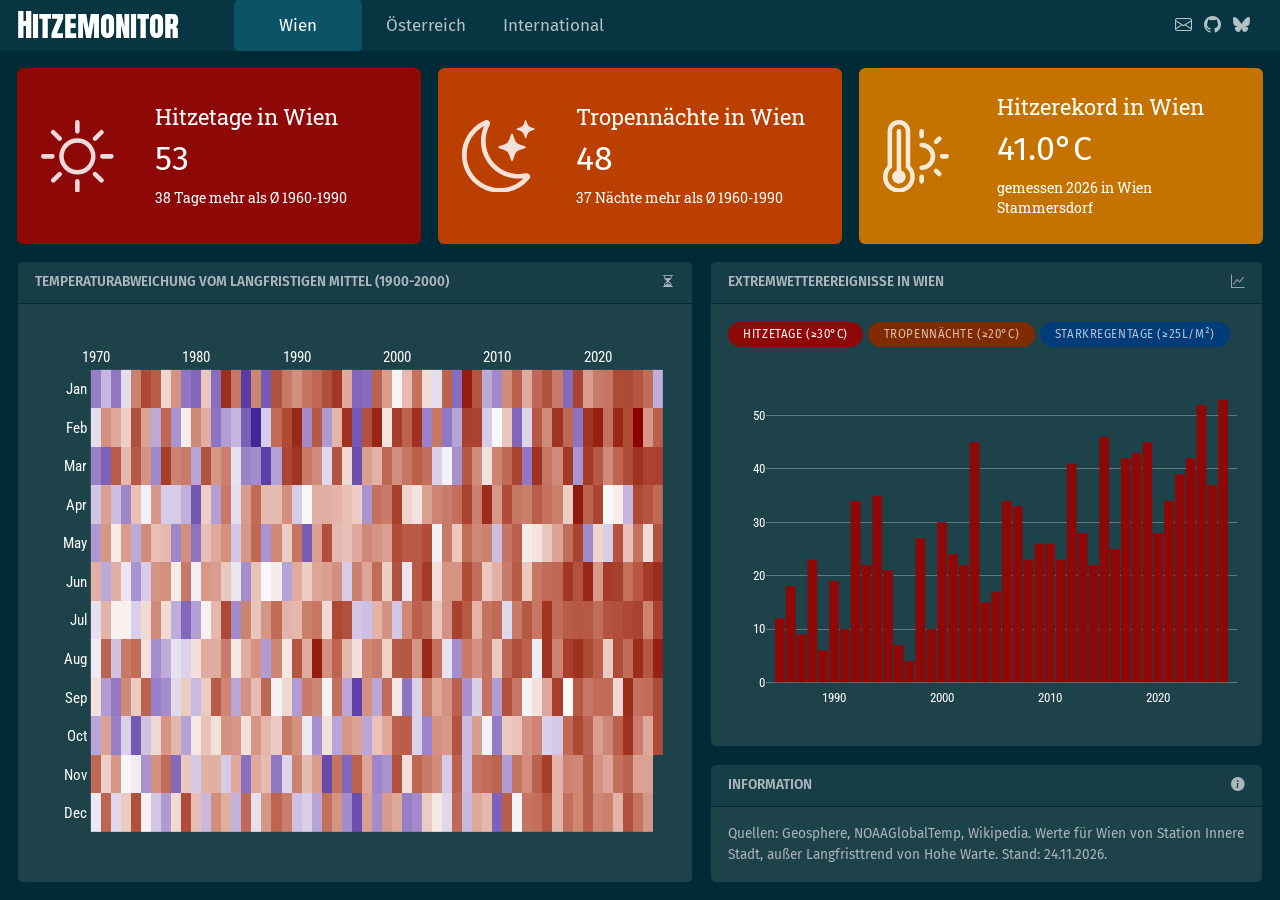
==== commit 296766cd: "Built site for gh-pages" ====
--- a/index.html
+++ b/index.html
@@ -153,8 +153,8 @@
 </div>
 <div class="cell card-body html-fill-item html-fill-container">
 <div class="cell-output-display html-fill-item html-fill-container">
-<div class="plotly html-widget html-fill-item html-fill-container" id="htmlwidget-e8a1e331671e6759b66e" style="width:100%;height:406px;"></div>
-<script type="application/json" data-for="htmlwidget-e8a1e331671e6759b66e">{"x":{"data":[{"x":[1970,1971,1972,1973,1974,1975,1976,1977,1978,1979,1980,1981,1982,1983,1984,1985,1986,1987,1988,1989,1990,1991,1992,1993,1994,1995,1996,1997,1998,1999,2000,2001,2002,2003,2004,2005,2006,2007,2008,2009,2010,2011,2012,2013,2014,2015,2016,2017,2018,2019,2020,2021,2022,2023,2024,2025,2026],"y":[1,2,3,4,5,6,7,8,9,10,11,12],"z":[[0.42785183314504427,0.81273307680142215,0.3922525026024542,0.57015768643587428,0.86132198867986765,0.48329281602683155,0.35895595000830283,0.26397835333121644,0.53706988739613859,0.86971914161245589,0.60046272755787622,0.32842556305560705,0.71471986834201784,0.64071621967259262,0.31422386181637085,0.80135725063207652,0.40981380584459304,0.69594920929173854,0.81273307680142215,0.75540557736999925,0.34333441416884775,0.37527561942712323,0.28785386884898556,0.78927902946201056,0.7055391393014171,0.23220127322592771,0.093717333210398865,0.67541681326236658,0.23220127322592771,0.68591939603780228,0.65285215064988034,0.20444168709749652,0.23220127322592771,0.57015768643587428,0.50162378399461371,0.3922525026024542,0.80135725063207652,0.32842556305560705,0.65285215064988034,0.61455392314796142,0.1383018861474076,0.8286379536395595,0.44622531412545036,0.77641212592731135,0.78927902946201056,0.84799033417693359,0.62796175614052407,0.78927902946201056,0.73196523830275373,0.8286379536395595,0.73196523830275373,0.74788689659133301,0.62796175614052407,0.86132198867986765,0.77641212592731135,0.69594920929173854,null],[0.80452091307964169,0.5628599686505843,0.6914376529790115,0.47486860459141439,0.43782581900005285,0.24800396190653992,0.71058742288275034,0.79264190961418368,0.15490786759717287,0.57869146067920918,0.36775825239324078,0.6349861310947128,0.6349861310947128,0.36775825239324078,0.64739925975918966,0.16900558669535298,0.64739925975918966,0.60822243185850422,0.18416147587817794,0.38444281195079671,0.74436827328878841,0.60822243185850422,0.68119672466783576,0.086603703512868474,0.77999911784201903,0.1482150495199567,0.82108463777634144,0.65921387629770734,0.21828426154286673,0.24800396190653992,0.8593569514311028,0.52917984640898652,0.8102003002952799,0.7593854936776756,0.71955741888446345,0.36775825239324078,0.82108463777634144,0.33645580367950373,0.77999911784201903,0.79264190961418368,0.81571872004788593,0.27024857135364078,0.77336158357948248,0.71955741888446345,0.82108463777634144,0.9019225870603208,0.62193819469816625,0.74436827328878841,0.72816119273645352,0.83138979431685434,0.71058742288275034,0.65921387629770734,0.78642168536967583,0.81571872004788593,0.67046736358863779,0.67046736358863779,null],[0.29022351749696318,0.66651823243965447,0.20607997788525234,0.37842083965678713,0.11578277499726682,0.34621882191136849,0.54029290898383586,0.69778588849371814,0.61712755831318467,0.27787736969681587,0.50503652762620455,0.58850453643471456,0.52292373028382544,0.7072965651699088,0.69778588849371814,0.52292373028382544,0.69778588849371814,0.61712755831318467,0.57312947583121943,0.76398990584932658,0.7072965651699088,0.43128738697333713,0.24425659454928886,0.52292373028382544,0.29022351749696318,0.69778588849371814,0.66651823243965447,0.29022351749696318,0.58850453643471456,0.65506902688349666,0.82446097860617396,0.8295930331891449,0.37842083965678713,0.2150088070903276,0.7072965651699088,0.6878412718486403,0.85338186405008609,0.33117580209386066,0.67743023412921455,0.44970583965636562,0.19751453862731894,0.57312947583121943,0.58850453643471456,0.7072965651699088,0.74157170491187563,0.37842083965678713,0.36197351306859632,0.80245595028705607,0.87850074740543271,0.81376967496715902,0.67743023412921455,0.7335163561825917,0.82446097860617396,0.92972677110669377,0.75678934093315275,0.65506902688349666,0.87049025553414661],[0.52292373028382544,0.26612568364284434,0.1892876577880985,0.72513488531639891,0.57312947583121943,0.81918901897767882,0.20607997788525234,0.23406678185092955,0.39551425724678191,0.57312947583121943,0.33117580209386094,0.57312947583121943,0.83459213185071279,0.73351635618259159,0.29022351749696351,0.70729656516990902,0.60316687231196509,0.80819488546950924,0.44970583965636596,0.5402929089838362,0.26612568364284434,0.76398990584932669,0.73351635618259159,0.44970583965636596,0.78415629340076276,0.29022351749696351,0.062485240077321758,0.70729656516990902,0.29022351749696351,0.7965434663932901,0.50503652762620488,0.18137653026875303,0.3784208396567868,0.75678934093315253,0.65506902688349689,0.70729656516990902,0.81918901897767882,0.24425659454928858,0.3784208396567868,0.77765860682278498,0.26612568364284434,0.85780486345830498,0.77094119305059283,0.44970583965636596,0.52292373028382544,0.65506902688349689,0.90068317018091892,0.46825823653247672,0.83946473988614179,0.77094119305059283,0.7965434663932901,0.7965434663932901,0.5402929089838362,0.94132405265491903,0.78415629340076276,0.7965434663932901,0.87049025553414683],[0.43237461175938902,0.81409587662817273,0.34713493467574458,0.76440965968705887,0.79689973174056217,0.5239711472502282,0.23465919438068869,0.30399215273867136,0.41423920125168223,0.37941885650419005,0.5239711472502282,0.64377635268568356,0.64377635268568356,0.75722435810364463,0.50611141240283208,0.64377635268568356,0.70784856596596957,0.2668078714353454,0.73400377915717308,0.50611141240283208,0.849126156343042,0.64377635268568356,0.96520925092506016,0.70784856596596957,0.81409587662817273,0.6179352851565465,0.5239711472502282,0.73400377915717308,0.75722435810364463,0.5580231638389872,0.83975035364050477,0.84449551840985326,0.69836269346226143,0.9470269265337603,0.78453566669025443,0.41423920125168223,0.23465919438068869,0.76440965968705887,0.70784856596596957,0.7780506132918843,0.57406273716640666,0.80280162948241895,0.86238151756842218,0.81950624591833388,0.43237461175938902,0.92990434728115079,0.74204045815213504,0.90089030491118582,0.93286865213230141,0.87477543782685108,0.82476969086215535,0.57406273716640666,0.87073311759034755,0.79689973174056217,0.94149100799297691,0.84449551840985326,0.96271728164559678],[0.40928469481719038,0.62757308221912489,0.48274447398290893,0.48274447398290893,0.37478113067853336,0.53655903034564512,0.72326367571126304,0.53655903034564512,0.30031841918120744,0.1510369994580705,0.27526824674404532,0.48274447398290893,0.61414535142557269,0.87764451986983183,0.23190816354997848,0.73984372509922536,0.58521630915278655,0.69565779031512032,0.79523159806530241,0.62757308221912489,0.61414535142557269,0.74765926131588356,0.76944748691374254,0.53655903034564512,0.88154394741215503,0.85685011915265841,0.35848175356927298,0.34288129161532327,0.62757308221912489,0.7052603328907362,0.35848175356927298,0.73171926047193314,0.82332479929686941,0.78909393763893509,0.58521630915278655,0.7052603328907362,0.89638611874480822,0.83841384387794682,0.62757308221912489,0.77621459668091464,0.80118320621825734,0.39173937320862073,0.76244325970825921,0.84319173284282778,0.76944748691374254,0.92297441397138069,0.79523159806530241,0.83351421121443448,0.84319173284282778,0.83841384387794682,0.79523159806530241,0.85240471743557411,0.86119444893100894,0.88154394741215503,0.88911032489284203,0.73984372509922536,0.89638611874480822],[0.63536381157586508,0.29515777367184692,0.63536381157586508,0.42012234899055823,0.24831907050470398,0.36824424930985084,0.70150805074417255,0.71085938800357906,0.49385448938111759,0.76670273734189853,0.43837221810301485,0.69173472484237541,0.68150777687239938,0.57915087998925097,0.42012234899055823,0.23794621131157453,0.59425042771380843,0.45686369908793173,0.49385448938111759,0.28257220243406617,0.64775862971928755,0.56334031006723928,0.65955603927295303,0.67079342989107693,0.71085938800357906,0.36824424930985084,0.7445996054115982,0.65955603927295303,0.79282369701409616,0.56334031006723928,0.85510190448721857,0.42012234899055823,0.83648828616480564,0.90882945616536859,0.52969804800737641,0.70150805074417255,0.70150805074417255,0.8679623697349399,0.79282369701409616,0.57915087998925097,0.63536381157586508,0.75960033920977577,0.83648828616480564,0.57915087998925097,0.77356196287360635,0.79884770421071227,0.80469201214510166,0.91859639743604471,0.85510190448721857,0.95061120210792693,0.69173472484237541,0.91214162459804782,0.89852938217626099,0.78660930051371758,0.84602083437615339,0.90882945616536859,0.93959010162769518],[0.26185048630382479,0.69409696952202815,0.49819822335315467,0.68398079533702927,0.29824189155525033,0.72189222776972384,0.5977336022467381,0.61195608085981323,0.22077415997136982,0.71302270719818217,0.17847746692673036,0.5977336022467381,0.65061469451418819,0.71302270719818217,0.35596316824488922,0.69409696952202815,0.80605543332819429,0.25085583504052122,0.73040243246569236,0.56716098049468078,0.77515778150938686,0.12506060447287976,0.6733854313878449,0.86051279364331967,0.61195608085981323,0.5977336022467381,0.65061469451418819,0.73040243246569236,0.70376723878653646,0.6733854313878449,0.86894489148600706,0.83764593225417316,0.83764593225417316,0.86894489148600706,0.44275076047742246,0.76131090512816701,0.58280357785436121,0.79427197589721632,0.73040243246569236,0.74644089618148435,0.34047528436690733,0.77515778150938686,0.82249427621728444,0.49819822335315467,0.51624840483186873,0.58280357785436121,0.66227563966934766,0.79427197589721632,0.88852189752706778,0.23035150448804068,0.55082105444689833,0.37215374871606727,0.85169091798044905,0.5977336022467381,0.78173655273219733,0.53382559460757228,0.85615275097196042],[0.35424189518239579,0.67220106482940756,0.33883155621485872,0.21975626780263821,0.59614212502021724,0.4407423706033462,0.69301742437149405,0.37035716155075005,0.37035716155075005,0.31013912208708722,0.11309432341057594,0.56541471978674951,0.27210412517762095,0.76759891629303179,0.40454226743903215,0.68285071399239261,0.79960980215599997,0.61044093432190971,0.61044093432190971,0.71203391232270274,0.37035716155075005,0.4592523028261663,0.63699397505149424,0.63699397505149424,0.62404891930977224,0.59614212502021724,0.56541471978674951,0.24968963028910893,0.78103054654225357,0.76052869872668527,0.89898302028108346,0.54900083727813964,0.51430321322396588,0.67220106482940756,0.73770297627040338,0.76052869872668527,0.78742024512311015,0.89180827608564517,0.7455990307682957,0.93995500056651482,0.69301742437149405,0.86849519817713217,0.76759891629303179,0.7532012395973755,0.83218301284952323,0.78103054654225357,0.7532012395973755,0.56541471978674951,0.97357349913637237,0.81657872320457481,0.88811629116225377,0.4592523028261663,0.49620955043077702,0.32413407381576637,0.87658839349865869,0.85119863203288015,0.79960980215599997],[0.20469951705573278,0.13848790942351988,0.8338087882859343,0.61496189134752699,0.83870102201848717,0.70581758485408708,0.22282450603892021,0.90359661402332536,0.74031643604982322,0.76286625424429333,0.28822654858323726,0.85267170727871799,0.69624024033741583,0.74811427789872642,0.41034333999358841,0.21356903762727461,0.23249477530342869,0.057646853339449571,0.27597705031126857,0.88558945321052962,0.92623010747981116,0.76286625424429333,0.72377566568252394,0.3927661502178843,0.85267170727871799,0.53758021404999556,0.093865281431978365,0.67573590978493592,0.62834985327020632,0.80729692255671637,0.71498660528483182,0.76985597004915352,0.82363532875810652,0.78946394760934546,0.3757706903785587,0.44677450430449034,0.24261094948842757,0.84347186205509694,0.72377566568252394,0.5201216954475284,0.74031643604982322,0.80153114035257689,0.88933051488125126,0.1880139217636029,0.92925241347183241,0.76985597004915352,0.72377566568252394,0.91686069243998858,0.25320631343761174,0.91034518238087991,0.84347186205509694,0.72377566568252394,0.81289711807392384,0.86984110430717965,0.92925241347183241,0.8929991349039339,0.89659801169995046],[0.40436731538167808,0.71194379374071615,0.64919084791926851,0.56525555860928212,0.86427396375868293,0.6720930910263202,0.29669525346450759,0.80537491307712727,0.24958390797332322,0.49602857318619825,0.72940930521663871,0.63686894905307934,0.17757047123340938,0.27198773088104056,0.32399209568462961,0.13028614859862073,0,0.37019423156867398,0.79955128439597578,0.87254476985146401,0.94823825206980039,0.22919124298559457,0.84187903123887753,0.26051648644542746,0.62391748806670577,0.92824041449059047,0.11862096262687274,0.8599999497859433,0.95358143738620005,0.51412610345524912,0.90243662128196123,0.81652508448253935,0.92824041449059047,0.21054153528249903,0.76753012166285672,0.18533313820334307,0.28403493203644398,0.89539413488926911,0.89177207227423194,0.37019423156867398,0.45906853527771163,0.58098226608953463,0.14919490608297886,0.38697557162381863,0.84187903123887753,0.72085773267208275,0.92520167859245606,0.80537491307712727,0.17757047123340938,0.92520167859245606,0.96383166109928076,0.7809662392450174,0.94823825206980039,0.86845426425898919,1,0.69291902029677976,0.82706945095680751],[0.20137220067707359,0.32328323897032157,0.18494183994155342,0.40349331673225841,0.74513836472700834,0.87635289944111849,0.83188593821860912,0.54800472768989417,0.70216942272374561,0.18494183994155342,0.14886774984162873,0.58022041225860332,0.16972983595469632,0.93402983664577621,0.76718579350574523,0.052014413306215763,0.73722421646212344,0.11834087377366406,0.8554089985672988,0.76718579350574523,0.71149262817826775,0.77402873235359682,0.80509066124570683,0.86406461700449944,0.91881616287100965,0.6485951113181827,0.14886774984162873,0.16253181903075692,0.81625666831394716,0.68223189518439231,0.47670257682107398,0.60961103496644664,0.78064438939845371,0.53090525215027751,0.40349331673225841,0.81625666831394716,0.16253181903075692,0.96863360867011539,0.85092957785227274,0.29605352716033878,0.22870961604617218,0.72042518655649457,0.82681526943049111,0.6485951113181827,0.80509066124570683,0.8554089985672988,0.76010075658736775,0.15558292073572774,0.89159094931879246,0.68223189518439231,0.76010075658736775,0.77402873235359682,0.87234432493622482,0.88027866408357314,0.85092957785227274,0.79324721514240681,0.30932939915714286]],"text":[["Dec 1970: -0.2°C","Dec 1971: +3.2°C","Dec 1972: -0.4°C","Dec 1973: +0.6°C","Dec 1974: +4.2°C","Dec 1975: +0.1°C","Dec 1976: -0.6°C","Dec 1977: -1.3°C","Dec 1978: +0.4°C","Dec 1979: +4.4°C","Dec 1980: +0.8°C","Dec 1981: -0.8°C","Dec 1982: +1.8°C","Dec 1983: +1.1°C","Dec 1984: -0.9°C","Dec 1985: +3.0°C","Dec 1986: -0.3°C","Dec 1987: +1.6°C","Dec 1988: +3.2°C","Dec 1989: +2.3°C","Dec 1990: -0.7°C","Dec 1991: -0.5°C","Dec 1992: -1.1°C","Dec 1993: +2.8°C","Dec 1994: +1.7°C","Dec 1995: -1.6°C","Dec 1996: -3.6°C","Dec 1997: +1.4°C","Dec 1998: -1.6°C","Dec 1999: +1.5°C","Dec 2000: +1.2°C","Dec 2001: -1.9°C","Dec 2002: -1.6°C","Dec 2003: +0.6°C","Dec 2004: +0.2°C","Dec 2005: -0.4°C","Dec 2006: +3.0°C","Dec 2007: -0.8°C","Dec 2008: +1.2°C","Dec 2009: +0.9°C","Dec 2010: -2.8°C","Dec 2011: +3.5°C","Dec 2012: -0.1°C","Dec 2013: +2.6°C","Dec 2014: +2.8°C","Dec 2015: +3.9°C","Dec 2016: +1.0°C","Dec 2017: +2.8°C","Dec 2018: +2.0°C","Dec 2019: +3.5°C","Dec 2020: +2.0°C","Dec 2021: +2.2°C","Dec 2022: +1.0°C","Dec 2023: +4.2°C","Dec 2024: +2.6°C","Dec 2025: +1.6°C",null],["Nov 1970: +3.1°C","Nov 1971: +0.6°C","Nov 1972: +1.6°C","Nov 1973: +0.1°C","Nov 1974: -0.1°C","Nov 1975: -1.4°C","Nov 1976: +1.8°C","Nov 1977: +2.9°C","Nov 1978: -2.5°C","Nov 1979: +0.7°C","Nov 1980: -0.5°C","Nov 1981: +1.1°C","Nov 1982: +1.1°C","Nov 1983: -0.5°C","Nov 1984: +1.2°C","Nov 1985: -2.3°C","Nov 1986: +1.2°C","Nov 1987: +0.9°C","Nov 1988: -2.1°C","Nov 1989: -0.4°C","Nov 1990: +2.2°C","Nov 1991: +0.9°C","Nov 1992: +1.5°C","Nov 1993: -3.7°C","Nov 1994: +2.7°C","Nov 1995: -2.6°C","Nov 1996: +3.4°C","Nov 1997: +1.3°C","Nov 1998: -1.7°C","Nov 1999: -1.4°C","Nov 2000: +4.2°C","Nov 2001: +0.4°C","Nov 2002: +3.2°C","Nov 2003: +2.4°C","Nov 2004: +1.9°C","Nov 2005: -0.5°C","Nov 2006: +3.4°C","Nov 2007: -0.7°C","Nov 2008: +2.7°C","Nov 2009: +2.9°C","Nov 2010: +3.3°C","Nov 2011: -1.2°C","Nov 2012: +2.6°C","Nov 2013: +1.9°C","Nov 2014: +3.4°C","Nov 2015: +5.3°C","Nov 2016: +1.0°C","Nov 2017: +2.2°C","Nov 2018: +2.0°C","Nov 2019: +3.6°C","Nov 2020: +1.8°C","Nov 2021: +1.3°C","Nov 2022: +2.8°C","Nov 2023: +3.3°C","Nov 2024: +1.4°C","Nov 2025: +1.4°C","Nov 2026: NA°C"],["Oct 1970: -1.1°C","Oct 1971: +1.3°C","Oct 1972: -1.9°C","Oct 1973: -0.5°C","Oct 1974: -3.2°C","Oct 1975: -0.7°C","Oct 1976: +0.4°C","Oct 1977: +1.6°C","Oct 1978: +0.9°C","Oct 1979: -1.2°C","Oct 1980: +0.2°C","Oct 1981: +0.7°C","Oct 1982: +0.3°C","Oct 1983: +1.7°C","Oct 1984: +1.6°C","Oct 1985: +0.3°C","Oct 1986: +1.6°C","Oct 1987: +0.9°C","Oct 1988: +0.6°C","Oct 1989: +2.4°C","Oct 1990: +1.7°C","Oct 1991: -0.2°C","Oct 1992: -1.5°C","Oct 1993: +0.3°C","Oct 1994: -1.1°C","Oct 1995: +1.6°C","Oct 1996: +1.3°C","Oct 1997: -1.1°C","Oct 1998: +0.7°C","Oct 1999: +1.2°C","Oct 2000: +3.4°C","Oct 2001: +3.5°C","Oct 2002: -0.5°C","Oct 2003: -1.8°C","Oct 2004: +1.7°C","Oct 2005: +1.5°C","Oct 2006: +4.0°C","Oct 2007: -0.8°C","Oct 2008: +1.4°C","Oct 2009: -0.1°C","Oct 2010: -2.0°C","Oct 2011: +0.6°C","Oct 2012: +0.7°C","Oct 2013: +1.7°C","Oct 2014: +2.1°C","Oct 2015: -0.5°C","Oct 2016: -0.6°C","Oct 2017: +3.0°C","Oct 2018: +4.6°C","Oct 2019: +3.2°C","Oct 2020: +1.4°C","Oct 2021: +2.0°C","Oct 2022: +3.4°C","Oct 2023: +6.1°C","Oct 2024: +2.3°C","Oct 2025: +1.2°C","Oct 2026: +4.4°C"],["Sep 1970: +0.3°C","Sep 1971: -1.3°C","Sep 1972: -2.1°C","Sep 1973: +1.9°C","Sep 1974: +0.6°C","Sep 1975: +3.3°C","Sep 1976: -1.9°C","Sep 1977: -1.6°C","Sep 1978: -0.4°C","Sep 1979: +0.6°C","Sep 1980: -0.8°C","Sep 1981: +0.6°C","Sep 1982: +3.6°C","Sep 1983: +2.0°C","Sep 1984: -1.1°C","Sep 1985: +1.7°C","Sep 1986: +0.8°C","Sep 1987: +3.1°C","Sep 1988: -0.1°C","Sep 1989: +0.4°C","Sep 1990: -1.3°C","Sep 1991: +2.4°C","Sep 1992: +2.0°C","Sep 1993: -0.1°C","Sep 1994: +2.7°C","Sep 1995: -1.1°C","Sep 1996: -4.3°C","Sep 1997: +1.7°C","Sep 1998: -1.1°C","Sep 1999: +2.9°C","Sep 2000: +0.2°C","Sep 2001: -2.2°C","Sep 2002: -0.5°C","Sep 2003: +2.3°C","Sep 2004: +1.2°C","Sep 2005: +1.7°C","Sep 2006: +3.3°C","Sep 2007: -1.5°C","Sep 2008: -0.5°C","Sep 2009: +2.6°C","Sep 2010: -1.3°C","Sep 2011: +4.1°C","Sep 2012: +2.5°C","Sep 2013: -0.1°C","Sep 2014: +0.3°C","Sep 2015: +1.2°C","Sep 2016: +5.2°C","Sep 2017: 0.0°C","Sep 2018: +3.7°C","Sep 2019: +2.5°C","Sep 2020: +2.9°C","Sep 2021: +2.9°C","Sep 2022: +0.4°C","Sep 2023: +6.5°C","Sep 2024: +2.7°C","Sep 2025: +2.9°C","Sep 2026: +4.4°C"],["Aug 1970: -0.2°C","Aug 1971: +3.2°C","Aug 1972: -0.7°C","Aug 1973: +2.4°C","Aug 1974: +2.9°C","Aug 1975: +0.3°C","Aug 1976: -1.6°C","Aug 1977: -1.0°C","Aug 1978: -0.3°C","Aug 1979: -0.5°C","Aug 1980: +0.3°C","Aug 1981: +1.1°C","Aug 1982: +1.1°C","Aug 1983: +2.3°C","Aug 1984: +0.2°C","Aug 1985: +1.1°C","Aug 1986: +1.7°C","Aug 1987: -1.3°C","Aug 1988: +2.0°C","Aug 1989: +0.2°C","Aug 1990: +3.9°C","Aug 1991: +1.1°C","Aug 1992: +7.4°C","Aug 1993: +1.7°C","Aug 1994: +3.2°C","Aug 1995: +0.9°C","Aug 1996: +0.3°C","Aug 1997: +2.0°C","Aug 1998: +2.3°C","Aug 1999: +0.5°C","Aug 2000: +3.7°C","Aug 2001: +3.8°C","Aug 2002: +1.6°C","Aug 2003: +6.7°C","Aug 2004: +2.7°C","Aug 2005: -0.3°C","Aug 2006: -1.6°C","Aug 2007: +2.4°C","Aug 2008: +1.7°C","Aug 2009: +2.6°C","Aug 2010: +0.6°C","Aug 2011: +3.0°C","Aug 2012: +4.2°C","Aug 2013: +3.3°C","Aug 2014: -0.2°C","Aug 2015: +6.1°C","Aug 2016: +2.1°C","Aug 2017: +5.2°C","Aug 2018: +6.2°C","Aug 2019: +4.5°C","Aug 2020: +3.4°C","Aug 2021: +0.6°C","Aug 2022: +4.4°C","Aug 2023: +2.9°C","Aug 2024: +6.5°C","Aug 2025: +3.8°C","Aug 2026: +7.3°C"],["Jul 1970: -0.3°C","Jul 1971: +1.0°C","Jul 1972: +0.1°C","Jul 1973: +0.1°C","Jul 1974: -0.5°C","Jul 1975: +0.4°C","Jul 1976: +1.9°C","Jul 1977: +0.4°C","Jul 1978: -1.0°C","Jul 1979: -2.6°C","Jul 1980: -1.2°C","Jul 1981: +0.1°C","Jul 1982: +0.9°C","Jul 1983: +4.6°C","Jul 1984: -1.6°C","Jul 1985: +2.1°C","Jul 1986: +0.7°C","Jul 1987: +1.6°C","Jul 1988: +2.9°C","Jul 1989: +1.0°C","Jul 1990: +0.9°C","Jul 1991: +2.2°C","Jul 1992: +2.5°C","Jul 1993: +0.4°C","Jul 1994: +4.7°C","Jul 1995: +4.1°C","Jul 1996: -0.6°C","Jul 1997: -0.7°C","Jul 1998: +1.0°C","Jul 1999: +1.7°C","Jul 2000: -0.6°C","Jul 2001: +2.0°C","Jul 2002: +3.4°C","Jul 2003: +2.8°C","Jul 2004: +0.7°C","Jul 2005: +1.7°C","Jul 2006: +5.1°C","Jul 2007: +3.7°C","Jul 2008: +1.0°C","Jul 2009: +2.6°C","Jul 2010: +3.0°C","Jul 2011: -0.4°C","Jul 2012: +2.4°C","Jul 2013: +3.8°C","Jul 2014: +2.5°C","Jul 2015: +5.9°C","Jul 2016: +2.9°C","Jul 2017: +3.6°C","Jul 2018: +3.8°C","Jul 2019: +3.7°C","Jul 2020: +2.9°C","Jul 2021: +4.0°C","Jul 2022: +4.2°C","Jul 2023: +4.7°C","Jul 2024: +4.9°C","Jul 2025: +2.1°C","Jul 2026: +5.1°C"],["Jun 1970: +1.1°C","Jun 1971: -1.0°C","Jun 1972: +1.1°C","Jun 1973: -0.2°C","Jun 1974: -1.4°C","Jun 1975: -0.5°C","Jun 1976: +1.7°C","Jun 1977: +1.8°C","Jun 1978: +0.2°C","Jun 1979: +2.5°C","Jun 1980: -0.1°C","Jun 1981: +1.6°C","Jun 1982: +1.5°C","Jun 1983: +0.7°C","Jun 1984: -0.2°C","Jun 1985: -1.5°C","Jun 1986: +0.8°C","Jun 1987: 0.0°C","Jun 1988: +0.2°C","Jun 1989: -1.1°C","Jun 1990: +1.2°C","Jun 1991: +0.6°C","Jun 1992: +1.3°C","Jun 1993: +1.4°C","Jun 1994: +1.8°C","Jun 1995: -0.5°C","Jun 1996: +2.2°C","Jun 1997: +1.3°C","Jun 1998: +2.9°C","Jun 1999: +0.6°C","Jun 2000: +4.1°C","Jun 2001: -0.2°C","Jun 2002: +3.7°C","Jun 2003: +5.5°C","Jun 2004: +0.4°C","Jun 2005: +1.7°C","Jun 2006: +1.7°C","Jun 2007: +4.4°C","Jun 2008: +2.9°C","Jun 2009: +0.7°C","Jun 2010: +1.1°C","Jun 2011: +2.4°C","Jun 2012: +3.7°C","Jun 2013: +0.7°C","Jun 2014: +2.6°C","Jun 2015: +3.0°C","Jun 2016: +3.1°C","Jun 2017: +5.8°C","Jun 2018: +4.1°C","Jun 2019: +6.9°C","Jun 2020: +1.6°C","Jun 2021: +5.6°C","Jun 2022: +5.2°C","Jun 2023: +2.8°C","Jun 2024: +3.9°C","Jun 2025: +5.5°C","Jun 2026: +6.5°C"],["May 1970: -1.3°C","May 1971: +1.6°C","May 1972: +0.2°C","May 1973: +1.5°C","May 1974: -1.0°C","May 1975: +1.9°C","May 1976: +0.8°C","May 1977: +0.9°C","May 1978: -1.7°C","May 1979: +1.8°C","May 1980: -2.2°C","May 1981: +0.8°C","May 1982: +1.2°C","May 1983: +1.8°C","May 1984: -0.6°C","May 1985: +1.6°C","May 1986: +3.1°C","May 1987: -1.4°C","May 1988: +2.0°C","May 1989: +0.6°C","May 1990: +2.6°C","May 1991: -3.0°C","May 1992: +1.4°C","May 1993: +4.2°C","May 1994: +0.9°C","May 1995: +0.8°C","May 1996: +1.2°C","May 1997: +2.0°C","May 1998: +1.7°C","May 1999: +1.4°C","May 2000: +4.4°C","May 2001: +3.7°C","May 2002: +3.7°C","May 2003: +4.4°C","May 2004: -0.1°C","May 2005: +2.4°C","May 2006: +0.7°C","May 2007: +2.9°C","May 2008: +2.0°C","May 2009: +2.2°C","May 2010: -0.7°C","May 2011: +2.6°C","May 2012: +3.4°C","May 2013: +0.2°C","May 2014: +0.3°C","May 2015: +0.7°C","May 2016: +1.3°C","May 2017: +2.9°C","May 2018: +4.9°C","May 2019: -1.6°C","May 2020: +0.5°C","May 2021: -0.5°C","May 2022: +4.0°C","May 2023: +0.8°C","May 2024: +2.7°C","May 2025: +0.4°C","May 2026: +4.1°C"],["Apr 1970: -0.6°C","Apr 1971: +1.4°C","Apr 1972: -0.7°C","Apr 1973: -1.7°C","Apr 1974: +0.8°C","Apr 1975: -0.1°C","Apr 1976: +1.6°C","Apr 1977: -0.5°C","Apr 1978: -0.5°C","Apr 1979: -0.9°C","Apr 1980: -3.2°C","Apr 1981: +0.6°C","Apr 1982: -1.2°C","Apr 1983: +2.5°C","Apr 1984: -0.3°C","Apr 1985: +1.5°C","Apr 1986: +3.0°C","Apr 1987: +0.9°C","Apr 1988: +0.9°C","Apr 1989: +1.8°C","Apr 1990: -0.5°C","Apr 1991: 0.0°C","Apr 1992: +1.1°C","Apr 1993: +1.1°C","Apr 1994: +1.0°C","Apr 1995: +0.8°C","Apr 1996: +0.6°C","Apr 1997: -1.4°C","Apr 1998: +2.7°C","Apr 1999: +2.4°C","Apr 2000: +5.2°C","Apr 2001: +0.5°C","Apr 2002: +0.3°C","Apr 2003: +1.4°C","Apr 2004: +2.1°C","Apr 2005: +2.4°C","Apr 2006: +2.8°C","Apr 2007: +5.0°C","Apr 2008: +2.2°C","Apr 2009: +6.5°C","Apr 2010: +1.6°C","Apr 2011: +4.4°C","Apr 2012: +2.5°C","Apr 2013: +2.3°C","Apr 2014: +3.6°C","Apr 2015: +2.7°C","Apr 2016: +2.3°C","Apr 2017: +0.6°C","Apr 2018: +7.8°C","Apr 2019: +3.3°C","Apr 2020: +4.9°C","Apr 2021: 0.0°C","Apr 2022: +0.2°C","Apr 2023: -0.8°C","Apr 2024: +4.6°C","Apr 2025: +4.0°C","Apr 2026: +3.0°C"],["Mar 1970: -1.9°C","Mar 1971: -2.8°C","Mar 1972: +3.6°C","Mar 1973: +0.9°C","Mar 1974: +3.7°C","Mar 1975: +1.7°C","Mar 1976: -1.7°C","Mar 1977: +5.3°C","Mar 1978: +2.1°C","Mar 1979: +2.4°C","Mar 1980: -1.1°C","Mar 1981: +4.0°C","Mar 1982: +1.6°C","Mar 1983: +2.2°C","Mar 1984: -0.3°C","Mar 1985: -1.8°C","Mar 1986: -1.6°C","Mar 1987: -4.4°C","Mar 1988: -1.2°C","Mar 1989: +4.8°C","Mar 1990: +6.0°C","Mar 1991: +2.4°C","Mar 1992: +1.9°C","Mar 1993: -0.4°C","Mar 1994: +4.0°C","Mar 1995: +0.4°C","Mar 1996: -3.6°C","Mar 1997: +1.4°C","Mar 1998: +1.0°C","Mar 1999: +3.1°C","Mar 2000: +1.8°C","Mar 2001: +2.5°C","Mar 2002: +3.4°C","Mar 2003: +2.8°C","Mar 2004: -0.5°C","Mar 2005: -0.1°C","Mar 2006: -1.5°C","Mar 2007: +3.8°C","Mar 2008: +1.9°C","Mar 2009: +0.3°C","Mar 2010: +2.1°C","Mar 2011: +3.0°C","Mar 2012: +4.9°C","Mar 2013: -2.1°C","Mar 2014: +6.1°C","Mar 2015: +2.5°C","Mar 2016: +1.9°C","Mar 2017: +5.7°C","Mar 2018: -1.4°C","Mar 2019: +5.5°C","Mar 2020: +3.8°C","Mar 2021: +1.9°C","Mar 2022: +3.2°C","Mar 2023: +4.4°C","Mar 2024: +6.1°C","Mar 2025: +5.0°C","Mar 2026: +5.1°C"],["Feb 1970: -0.3°C","Feb 1971: +1.8°C","Feb 1972: +1.2°C","Feb 1973: +0.6°C","Feb 1974: +4.3°C","Feb 1975: +1.4°C","Feb 1976: -1.0°C","Feb 1977: +3.1°C","Feb 1978: -1.4°C","Feb 1979: +0.2°C","Feb 1980: +2.0°C","Feb 1981: +1.1°C","Feb 1982: -2.2°C","Feb 1983: -1.2°C","Feb 1984: -0.8°C","Feb 1985: -2.9°C","Feb 1986: -6.0°C","Feb 1987: -0.5°C","Feb 1988: +3.0°C","Feb 1989: +4.5°C","Feb 1990: +6.8°C","Feb 1991: -1.6°C","Feb 1992: +3.8°C","Feb 1993: -1.3°C","Feb 1994: +1.0°C","Feb 1995: +6.1°C","Feb 1996: -3.1°C","Feb 1997: +4.2°C","Feb 1998: +7.0°C","Feb 1999: +0.3°C","Feb 2000: +5.3°C","Feb 2001: +3.3°C","Feb 2002: +6.1°C","Feb 2003: -1.8°C","Feb 2004: +2.5°C","Feb 2005: -2.1°C","Feb 2006: -1.1°C","Feb 2007: +5.1°C","Feb 2008: +5.0°C","Feb 2009: -0.5°C","Feb 2010: 0.0°C","Feb 2011: +0.7°C","Feb 2012: -2.6°C","Feb 2013: -0.4°C","Feb 2014: +3.8°C","Feb 2015: +1.9°C","Feb 2016: +6.0°C","Feb 2017: +3.1°C","Feb 2018: -2.2°C","Feb 2019: +6.0°C","Feb 2020: +7.4°C","Feb 2021: +2.7°C","Feb 2022: +6.8°C","Feb 2023: +4.4°C","Feb 2024: +9.0°C","Feb 2025: +1.6°C","Feb 2026: +3.5°C"],["Jan 1970: -1.9°C","Jan 1971: -0.8°C","Jan 1972: -2.1°C","Jan 1973: -0.3°C","Jan 1974: +2.2°C","Jan 1975: +4.6°C","Jan 1976: +3.6°C","Jan 1977: +0.5°C","Jan 1978: +1.7°C","Jan 1979: -2.1°C","Jan 1980: -2.6°C","Jan 1981: +0.7°C","Jan 1982: -2.3°C","Jan 1983: +6.3°C","Jan 1984: +2.5°C","Jan 1985: -4.5°C","Jan 1986: +2.1°C","Jan 1987: -3.1°C","Jan 1988: +4.1°C","Jan 1989: +2.5°C","Jan 1990: +1.8°C","Jan 1991: +2.6°C","Jan 1992: +3.1°C","Jan 1993: +4.3°C","Jan 1994: +5.8°C","Jan 1995: +1.2°C","Jan 1996: -2.6°C","Jan 1997: -2.4°C","Jan 1998: +3.3°C","Jan 1999: +1.5°C","Jan 2000: +0.1°C","Jan 2001: +0.9°C","Jan 2002: +2.7°C","Jan 2003: +0.4°C","Jan 2004: -0.3°C","Jan 2005: +3.3°C","Jan 2006: -2.4°C","Jan 2007: +7.6°C","Jan 2008: +4.0°C","Jan 2009: -1.0°C","Jan 2010: -1.6°C","Jan 2011: +1.9°C","Jan 2012: +3.5°C","Jan 2013: +1.2°C","Jan 2014: +3.1°C","Jan 2015: +4.1°C","Jan 2016: +2.4°C","Jan 2017: -2.5°C","Jan 2018: +5.0°C","Jan 2019: +1.5°C","Jan 2020: +2.4°C","Jan 2021: +2.6°C","Jan 2022: +4.5°C","Jan 2023: +4.7°C","Jan 2024: +4.0°C","Jan 2025: +2.9°C","Jan 2026: -0.9°C"]],"colorscale":[[0,"#40259B"],[0.052014413306215763,"#5A3CA6"],[0.057646853339449571,"#5C3FA7"],[0.062485240077321758,"#5E41A8"],[0.086603703512868474,"#694BAD"],[0.093717333210398865,"#6C4EAE"],[0.093865281431978365,"#6C4EAE"],[0.11309432341057594,"#7457B2"],[0.11578277499726682,"#7558B3"],[0.11834087377366406,"#7659B4"],[0.11862096262687274,"#7659B4"],[0.12506060447287976,"#795CB5"],[0.13028614859862073,"#7B5EB6"],[0.1383018861474076,"#7E62B8"],[0.13848790942351988,"#7E62B8"],[0.1482150495199567,"#8266BA"],[0.14886774984162873,"#8366BA"],[0.14919490608297886,"#8366BA"],[0.1510369994580705,"#8367BA"],[0.15490786759717287,"#8569BB"],[0.15558292073572774,"#8569BB"],[0.16253181903075692,"#886CBD"],[0.16900558669535298,"#8B6FBE"],[0.16972983595469632,"#8B6FBE"],[0.17757047123340938,"#8E73C0"],[0.17847746692673036,"#8E73C0"],[0.18137653026875303,"#8F75C1"],[0.18416147587817794,"#9176C1"],[0.18494183994155342,"#9176C1"],[0.18533313820334307,"#9176C2"],[0.1880139217636029,"#9278C2"],[0.1892876577880985,"#9378C2"],[0.19751453862731894,"#967CC4"],[0.20137220067707359,"#977EC5"],[0.20444168709749652,"#987FC5"],[0.20469951705573278,"#997FC6"],[0.20607997788525234,"#9980C6"],[0.21054153528249903,"#9B82C7"],[0.21356903762727461,"#9C83C7"],[0.2150088070903276,"#9D84C8"],[0.21828426154286673,"#9E85C8"],[0.21975626780263821,"#9E86C9"],[0.22077415997136982,"#9F86C9"],[0.22282450603892021,"#A087C9"],[0.22870961604617218,"#A28ACA"],[0.22919124298559457,"#A28ACB"],[0.23035150448804068,"#A28BCB"],[0.23190816354997848,"#A38BCB"],[0.23220127322592771,"#A38CCB"],[0.23249477530342869,"#A38CCB"],[0.23406678185092955,"#A48CCC"],[0.23465919438068869,"#A48DCC"],[0.23794621131157453,"#A58ECC"],[0.24261094948842757,"#A790CD"],[0.24425659454928858,"#A891CE"],[0.24425659454928886,"#A891CE"],[0.24800396190653992,"#A993CE"],[0.24831907050470398,"#A993CF"],[0.24958390797332322,"#AA94CF"],[0.24968963028910893,"#AA94CF"],[0.25085583504052122,"#AA94CF"],[0.25320631343761174,"#AB95D0"],[0.26051648644542746,"#AE99D1"],[0.26185048630382479,"#AE99D1"],[0.26397835333121644,"#AF9AD2"],[0.26612568364284434,"#B09BD2"],[0.2668078714353454,"#B09CD2"],[0.27024857135364078,"#B29DD3"],[0.27198773088104056,"#B29ED3"],[0.27210412517762095,"#B29ED3"],[0.27526824674404532,"#B49FD4"],[0.27597705031126857,"#B4A0D4"],[0.27787736969681587,"#B5A1D5"],[0.28257220243406617,"#B6A3D6"],[0.28403493203644398,"#B7A4D6"],[0.28785386884898556,"#B8A5D7"],[0.28822654858323726,"#B8A5D7"],[0.29022351749696318,"#B9A6D7"],[0.29022351749696351,"#B9A6D7"],[0.29515777367184692,"#BBA9D8"],[0.29605352716033878,"#BBA9D8"],[0.29669525346450759,"#BCA9D8"],[0.29824189155525033,"#BCAAD9"],[0.30031841918120744,"#BDABD9"],[0.30399215273867136,"#BEADDA"],[0.30932939915714286,"#C0AFDB"],[0.31013912208708722,"#C1B0DB"],[0.31422386181637085,"#C2B2DC"],[0.32328323897032157,"#C6B6DE"],[0.32399209568462961,"#C6B6DE"],[0.32413407381576637,"#C6B6DE"],[0.32842556305560705,"#C8B8DF"],[0.33117580209386066,"#C9BADF"],[0.33117580209386094,"#C9BADF"],[0.33645580367950373,"#CBBCE0"],[0.33883155621485872,"#CCBDE1"],[0.34047528436690733,"#CCBEE1"],[0.34288129161532327,"#CDBFE2"],[0.34333441416884775,"#CDC0E2"],[0.34621882191136849,"#CEC1E2"],[0.34713493467574458,"#CFC1E3"],[0.35424189518239579,"#D1C5E4"],[0.35596316824488922,"#D2C6E4"],[0.35848175356927298,"#D3C7E5"],[0.35895595000830283,"#D3C7E5"],[0.36197351306859632,"#D4C8E6"],[0.36775825239324078,"#D6CBE7"],[0.36824424930985084,"#D7CBE7"],[0.37019423156867398,"#D7CCE7"],[0.37035716155075005,"#D7CCE7"],[0.37215374871606727,"#D8CDE8"],[0.37478113067853336,"#D9CFE8"],[0.37527561942712323,"#D9CFE8"],[0.3757706903785587,"#D9CFE8"],[0.3784208396567868,"#DAD0E9"],[0.37842083965678713,"#DAD0E9"],[0.37941885650419005,"#DBD1E9"],[0.38444281195079671,"#DDD3EA"],[0.38697557162381863,"#DED5EB"],[0.39173937320862073,"#DFD7EC"],[0.3922525026024542,"#E0D7EC"],[0.3927661502178843,"#E0D7EC"],[0.39551425724678191,"#E1D9EC"],[0.40349331673225841,"#E4DDEE"],[0.40436731538167808,"#E4DDEE"],[0.40454226743903215,"#E4DDEE"],[0.40928469481719038,"#E6DFEF"],[0.40981380584459304,"#E6E0EF"],[0.41034333999358841,"#E6E0EF"],[0.41423920125168223,"#E8E2F0"],[0.42012234899055823,"#EAE5F1"],[0.42785183314504427,"#EDE8F3"],[0.43128738697333713,"#EEEAF4"],[0.43237461175938902,"#EEEBF4"],[0.43782581900005285,"#F1EDF5"],[0.43837221810301485,"#F1EEF5"],[0.4407423706033462,"#F2EFF5"],[0.44275076047742246,"#F2F0F6"],[0.44622531412545036,"#F4F2F7"],[0.44677450430449034,"#F4F2F7"],[0.44970583965636562,"#F5F3F7"],[0.44970583965636596,"#F5F3F7"],[0.45686369908793173,"#F8F7F9"],[0.45906853527771163,"#F8F8F9"],[0.4592523028261663,"#F8F8F9"],[0.46825823653247672,"#F9F8F7"],[0.47486860459141439,"#F9F5F4"],[0.47670257682107398,"#F8F4F3"],[0.48274447398290893,"#F8F1F0"],[0.48329281602683155,"#F8F1F0"],[0.49385448938111759,"#F6EDEA"],[0.49602857318619825,"#F6ECE9"],[0.49620955043077702,"#F6ECE9"],[0.49819822335315467,"#F6EBE8"],[0.50162378399461371,"#F5E9E6"],[0.50503652762620455,"#F5E8E4"],[0.50503652762620488,"#F5E8E4"],[0.50611141240283208,"#F5E7E4"],[0.51412610345524912,"#F4E4E0"],[0.51430321322396588,"#F4E4E0"],[0.51624840483186873,"#F4E3DF"],[0.5201216954475284,"#F3E1DD"],[0.52292373028382544,"#F3E0DB"],[0.5239711472502282,"#F3DFDB"],[0.52917984640898652,"#F2DDD8"],[0.52969804800737641,"#F2DDD8"],[0.53090525215027751,"#F2DCD7"],[0.53382559460757228,"#F1DBD6"],[0.53655903034564512,"#F1DAD4"],[0.53706988739613859,"#F1DAD4"],[0.53758021404999556,"#F1D9D4"],[0.54029290898383586,"#F0D8D2"],[0.5402929089838362,"#F0D8D2"],[0.54800472768989417,"#EFD5CE"],[0.54900083727813964,"#EFD4CE"],[0.55082105444689833,"#EFD4CD"],[0.5580231638389872,"#EED1C9"],[0.5628599686505843,"#EDCEC7"],[0.56334031006723928,"#EDCEC7"],[0.56525555860928212,"#EDCDC6"],[0.56541471978674951,"#EDCDC6"],[0.56716098049468078,"#ECCDC5"],[0.57015768643587428,"#ECCBC3"],[0.57312947583121943,"#EBCAC2"],[0.57406273716640666,"#EBCAC1"],[0.57869146067920918,"#EBC8BF"],[0.57915087998925097,"#EAC7BF"],[0.58022041225860332,"#EAC7BE"],[0.58098226608953463,"#EAC7BE"],[0.58280357785436121,"#EAC6BD"],[0.58521630915278655,"#EAC5BC"],[0.58850453643471456,"#E9C3BA"],[0.59425042771380843,"#E8C1B7"],[0.59614212502021724,"#E8C0B6"],[0.5977336022467381,"#E8BFB6"],[0.60046272755787622,"#E7BEB4"],[0.60316687231196509,"#E7BDB3"],[0.60822243185850422,"#E6BBB0"],[0.60961103496644664,"#E6BAB0"],[0.61044093432190971,"#E5BAAF"],[0.61195608085981323,"#E5B9AF"],[0.61414535142557269,"#E5B8AE"],[0.61455392314796142,"#E5B8AD"],[0.61496189134752699,"#E5B8AD"],[0.61712755831318467,"#E4B7AC"],[0.6179352851565465,"#E4B7AC"],[0.62193819469816625,"#E3B5AA"],[0.62391748806670577,"#E3B4A9"],[0.62404891930977224,"#E3B4A9"],[0.62757308221912489,"#E3B3A7"],[0.62796175614052407,"#E2B3A7"],[0.62834985327020632,"#E2B2A7"],[0.6349861310947128,"#E1B0A3"],[0.63536381157586508,"#E1AFA3"],[0.63686894905307934,"#E1AFA2"],[0.63699397505149424,"#E1AFA2"],[0.64071621967259262,"#E0ADA1"],[0.64377635268568356,"#E0AC9F"],[0.64739925975918966,"#DFAA9D"],[0.64775862971928755,"#DFAA9D"],[0.6485951113181827,"#DFAA9D"],[0.64919084791926851,"#DFAA9C"],[0.65061469451418819,"#DEA99C"],[0.65285215064988034,"#DEA89B"],[0.65506902688349666,"#DEA79A"],[0.65506902688349689,"#DEA79A"],[0.65921387629770734,"#DDA598"],[0.65955603927295303,"#DDA598"],[0.66227563966934766,"#DCA496"],[0.66651823243965447,"#DCA294"],[0.67046736358863779,"#DBA192"],[0.67079342989107693,"#DBA092"],[0.6720930910263202,"#DAA092"],[0.67220106482940756,"#DAA091"],[0.6733854313878449,"#DA9F91"],[0.67541681326236658,"#DA9E90"],[0.67573590978493592,"#DA9E90"],[0.67743023412921455,"#D99E8F"],[0.68119672466783576,"#D99C8D"],[0.68150777687239938,"#D99C8D"],[0.68223189518439231,"#D99C8D"],[0.68285071399239261,"#D89B8C"],[0.68398079533702927,"#D89B8C"],[0.68591939603780228,"#D89A8B"],[0.6878412718486403,"#D7998A"],[0.6914376529790115,"#D79888"],[0.69173472484237541,"#D79888"],[0.69291902029677976,"#D69788"],[0.69301742437149405,"#D69788"],[0.69409696952202815,"#D69787"],[0.69565779031512032,"#D69686"],[0.69594920929173854,"#D69686"],[0.69624024033741583,"#D69686"],[0.69778588849371814,"#D69585"],[0.69836269346226143,"#D59585"],[0.70150805074417255,"#D59384"],[0.70216942272374561,"#D59383"],[0.70376723878653646,"#D49383"],[0.7052603328907362,"#D49282"],[0.7055391393014171,"#D49282"],[0.70581758485408708,"#D49282"],[0.7072965651699088,"#D49181"],[0.70729656516990902,"#D49181"],[0.70784856596596957,"#D49181"],[0.71058742288275034,"#D3907F"],[0.71085938800357906,"#D3907F"],[0.71149262817826775,"#D38F7F"],[0.71194379374071615,"#D38F7F"],[0.71203391232270274,"#D38F7F"],[0.71302270719818217,"#D28F7E"],[0.71471986834201784,"#D28E7D"],[0.71498660528483182,"#D28E7D"],[0.71955741888446345,"#D18C7B"],[0.72042518655649457,"#D18C7B"],[0.72085773267208275,"#D18B7B"],[0.72189222776972384,"#D18B7A"],[0.72326367571126304,"#D08A79"],[0.72377566568252394,"#D08A79"],[0.72513488531639891,"#D08A79"],[0.72816119273645352,"#CF8877"],[0.72940930521663871,"#CF8877"],[0.73040243246569236,"#CF8776"],[0.73171926047193314,"#CF8776"],[0.73196523830275373,"#CF8775"],[0.73351635618259159,"#CE8675"],[0.7335163561825917,"#CE8675"],[0.73400377915717308,"#CE8675"],[0.73722421646212344,"#CD8573"],[0.73770297627040338,"#CD8473"],[0.73984372509922536,"#CD8372"],[0.74031643604982322,"#CD8372"],[0.74157170491187563,"#CD8371"],[0.74204045815213504,"#CC8371"],[0.74436827328878841,"#CC8270"],[0.7445996054115982,"#CC8170"],[0.74513836472700834,"#CC816F"],[0.7455990307682957,"#CC816F"],[0.74644089618148435,"#CC816F"],[0.74765926131588356,"#CB806E"],[0.74788689659133301,"#CB806E"],[0.74811427789872642,"#CB806E"],[0.7532012395973755,"#CA7E6C"],[0.75540557736999925,"#CA7D6B"],[0.75678934093315253,"#C97C6A"],[0.75678934093315275,"#C97C6A"],[0.75722435810364463,"#C97C6A"],[0.7593854936776756,"#C97B69"],[0.75960033920977577,"#C97B69"],[0.76010075658736775,"#C97B69"],[0.76052869872668527,"#C87B68"],[0.76131090512816701,"#C87A68"],[0.76244325970825921,"#C87A68"],[0.76286625424429333,"#C87A67"],[0.76398990584932658,"#C87967"],[0.76398990584932669,"#C87967"],[0.76440965968705887,"#C87967"],[0.76670273734189853,"#C77866"],[0.76718579350574523,"#C77865"],[0.76753012166285672,"#C77865"],[0.76759891629303179,"#C77865"],[0.76944748691374254,"#C77764"],[0.76985597004915352,"#C67764"],[0.77094119305059283,"#C67664"],[0.77336158357948248,"#C67563"],[0.77356196287360635,"#C67563"],[0.77402873235359682,"#C57562"],[0.77515778150938686,"#C57562"],[0.77621459668091464,"#C57461"],[0.77641212592731135,"#C57461"],[0.77765860682278498,"#C57461"],[0.7780506132918843,"#C57361"],[0.77999911784201903,"#C47360"],[0.78064438939845371,"#C4725F"],[0.7809662392450174,"#C4725F"],[0.78103054654225357,"#C4725F"],[0.78173655273219733,"#C4725F"],[0.78415629340076276,"#C3715E"],[0.78453566669025443,"#C3715E"],[0.78642168536967583,"#C3705D"],[0.78660930051371758,"#C3705D"],[0.78742024512311015,"#C2705C"],[0.78909393763893509,"#C26F5C"],[0.78927902946201056,"#C26F5C"],[0.78946394760934546,"#C26F5B"],[0.79264190961418368,"#C16D5A"],[0.79282369701409616,"#C16D5A"],[0.79324721514240681,"#C16D5A"],[0.79427197589721632,"#C16D59"],[0.79523159806530241,"#C16C59"],[0.7965434663932901,"#C06C58"],[0.79689973174056217,"#C06C58"],[0.79884770421071227,"#C06B57"],[0.79955128439597578,"#C06A57"],[0.79960980215599997,"#C06A57"],[0.80118320621825734,"#BF6A56"],[0.80135725063207652,"#BF6A56"],[0.80153114035257689,"#BF6A56"],[0.80245595028705607,"#BF6956"],[0.80280162948241895,"#BF6956"],[0.80452091307964169,"#BF6855"],[0.80469201214510166,"#BE6855"],[0.80509066124570683,"#BE6855"],[0.80537491307712727,"#BE6854"],[0.80605543332819429,"#BE6854"],[0.80729692255671637,"#BE6754"],[0.80819488546950924,"#BE6753"],[0.8102003002952799,"#BD6652"],[0.81273307680142215,"#BD6551"],[0.81289711807392384,"#BD6551"],[0.81376967496715902,"#BC6451"],[0.81409587662817273,"#BC6451"],[0.81571872004788593,"#BC6450"],[0.81625666831394716,"#BC6350"],[0.81652508448253935,"#BC634F"],[0.81657872320457481,"#BC634F"],[0.81918901897767882,"#BB624E"],[0.81950624591833388,"#BB624E"],[0.82108463777634144,"#BB614D"],[0.82249427621728444,"#BA614D"],[0.82332479929686941,"#BA604D"],[0.82363532875810652,"#BA604C"],[0.82446097860617396,"#BA604C"],[0.82476969086215535,"#BA604C"],[0.82681526943049111,"#B95F4B"],[0.82706945095680751,"#B95F4B"],[0.8286379536395595,"#B95E4A"],[0.8295930331891449,"#B95E4A"],[0.83138979431685434,"#B85D49"],[0.83188593821860912,"#B85D49"],[0.83218301284952323,"#B85D49"],[0.83351421121443448,"#B85C48"],[0.8338087882859343,"#B85C48"],[0.83459213185071279,"#B75C48"],[0.83648828616480564,"#B75B47"],[0.83764593225417316,"#B75A46"],[0.83841384387794682,"#B65A46"],[0.83870102201848717,"#B65A46"],[0.83946473988614179,"#B65A46"],[0.83975035364050477,"#B65A45"],[0.84187903123887753,"#B65944"],[0.84319173284282778,"#B55844"],[0.84347186205509694,"#B55844"],[0.84449551840985326,"#B55843"],[0.84602083437615339,"#B55743"],[0.84799033417693359,"#B45642"],[0.849126156343042,"#B45641"],[0.85092957785227274,"#B35541"],[0.85119863203288015,"#B35541"],[0.85169091798044905,"#B35440"],[0.85240471743557411,"#B35440"],[0.85267170727871799,"#B35440"],[0.85338186405008609,"#B35440"],[0.85510190448721857,"#B2533F"],[0.8554089985672988,"#B2533F"],[0.85615275097196042,"#B2533E"],[0.85685011915265841,"#B2523E"],[0.85780486345830498,"#B2523E"],[0.8593569514311028,"#B1513D"],[0.8599999497859433,"#B1513D"],[0.86051279364331967,"#B1513D"],[0.86119444893100894,"#B1503C"],[0.86132198867986765,"#B1503C"],[0.86238151756842218,"#B0503C"],[0.86406461700449944,"#B04F3B"],[0.86427396375868293,"#B04F3B"],[0.8679623697349399,"#AF4D39"],[0.86845426425898919,"#AF4D39"],[0.86849519817713217,"#AF4D39"],[0.86894489148600706,"#AF4D39"],[0.86971914161245589,"#AF4D39"],[0.86984110430717965,"#AF4D39"],[0.87049025553414661,"#AE4C38"],[0.87049025553414683,"#AE4C38"],[0.87073311759034755,"#AE4C38"],[0.87234432493622482,"#AE4C38"],[0.87254476985146401,"#AE4B37"],[0.87477543782685108,"#AD4A36"],[0.87635289944111849,"#AD4A36"],[0.87658839349865869,"#AD4A36"],[0.87764451986983183,"#AD4935"],[0.87850074740543271,"#AC4935"],[0.88027866408357314,"#AC4834"],[0.88154394741215503,"#AC4834"],[0.88558945321052962,"#AB4632"],[0.88811629116225377,"#AA4531"],[0.88852189752706778,"#AA4431"],[0.88911032489284203,"#AA4430"],[0.88933051488125126,"#AA4430"],[0.89159094931879246,"#A9432F"],[0.89177207227423194,"#A9432F"],[0.89180827608564517,"#A9432F"],[0.8929991349039339,"#A9422F"],[0.89539413488926911,"#A8412E"],[0.89638611874480822,"#A8412D"],[0.89659801169995046,"#A8412D"],[0.89852938217626099,"#A7402D"],[0.89898302028108346,"#A7402C"],[0.90068317018091892,"#A73F2C"],[0.90089030491118582,"#A73F2C"],[0.9019225870603208,"#A63E2B"],[0.90243662128196123,"#A63E2B"],[0.90359661402332536,"#A63E2A"],[0.90882945616536859,"#A43B28"],[0.91034518238087991,"#A43B28"],[0.91214162459804782,"#A43A27"],[0.91686069243998858,"#A23825"],[0.91859639743604471,"#A23724"],[0.91881616287100965,"#A23724"],[0.92297441397138069,"#A13522"],[0.92520167859245606,"#A03422"],[0.92623010747981116,"#A03321"],[0.92824041449059047,"#9F3220"],[0.92925241347183241,"#9F3220"],[0.92972677110669377,"#9F3120"],[0.92990434728115079,"#9F3120"],[0.93286865213230141,"#9E301E"],[0.93402983664577621,"#9E2F1E"],[0.93959010162769518,"#9C2C1C"],[0.93995500056651482,"#9C2C1B"],[0.94132405265491903,"#9C2C1B"],[0.94149100799297691,"#9C2C1B"],[0.9470269265337603,"#9A2918"],[0.94823825206980039,"#9A2818"],[0.95061120210792693,"#992717"],[0.95358143738620005,"#982516"],[0.96271728164559678,"#962012"],[0.96383166109928076,"#951F11"],[0.96520925092506016,"#951E11"],[0.96863360867011539,"#941C0F"],[0.97357349913637237,"#93190D"],[1,"#8B0000"]],"type":"heatmap","showscale":false,"autocolorscale":false,"showlegend":false,"xaxis":"x","yaxis":"y","hoverinfo":"text","frame":null}],"layout":{"margin":{"t":25.298464092984645,"r":9.2984640929846432,"b":28.825238688252391,"l":36.26400996264011},"plot_bgcolor":"transparent","paper_bgcolor":"transparent","font":{"color":"rgba(0,0,0,1)","family":"Roboto Condensed","size":18.596928185969279},"xaxis":{"domain":[0,1],"automargin":true,"type":"linear","autorange":false,"range":[1969.2149999999999,2026.7850000000001],"tickmode":"array","ticktext":["1970","1980","1990","2000","2010","2020"],"tickvals":[1970,1980,1990,2000,2010,2020],"categoryorder":"array","categoryarray":["1970","1980","1990","2000","2010","2020"],"nticks":null,"ticks":"","tickcolor":null,"ticklen":4.6492320464923198,"tickwidth":0,"showticklabels":true,"tickfont":{"color":"rgba(255,255,255,1)","family":"Roboto Condensed","size":14.877542548775427},"tickangle":-0,"showline":false,"linecolor":null,"linewidth":0,"showgrid":false,"gridcolor":null,"gridwidth":0,"zeroline":false,"anchor":"y","title":{"text":"","font":{"color":"rgba(0,0,0,1)","family":"Roboto Condensed","size":18.596928185969279}},"hoverformat":".2f","side":"top"},"yaxis":{"domain":[0,1],"automargin":true,"type":"linear","autorange":false,"range":[0.40000000000000002,12.6],"tickmode":"array","ticktext":["Dec","Nov","Oct","Sep","Aug","Jul","Jun","May","Apr","Mar","Feb","Jan"],"tickvals":[1,2,3,4.0000000000000009,5,6,7.0000000000000009,8,9,10,11,12],"categoryorder":"array","categoryarray":["Dec","Nov","Oct","Sep","Aug","Jul","Jun","May","Apr","Mar","Feb","Jan"],"nticks":null,"ticks":"","tickcolor":null,"ticklen":4.6492320464923216,"tickwidth":0,"showticklabels":true,"tickfont":{"color":"rgba(255,255,255,1)","family":"Roboto Condensed","size":14.87754254877543},"tickangle":-0,"showline":false,"linecolor":null,"linewidth":0,"showgrid":false,"gridcolor":null,"gridwidth":0,"zeroline":false,"anchor":"x","title":{"text":"","font":{"color":"rgba(0,0,0,1)","family":"Roboto Condensed","size":18.596928185969279}},"hoverformat":".2f"},"shapes":[],"showlegend":false,"legend":{"bgcolor":null,"bordercolor":null,"borderwidth":0,"font":{"color":"rgba(0,0,0,1)","family":"Roboto Condensed","size":14.877542548775427}},"hovermode":"closest","barmode":"relative","hoverlabel":{"bgcolor":"white","font":{"family":"Roboto Condensed","size":16}}},"config":{"doubleClick":"reset","modeBarButtonsToAdd":["hoverclosest","hovercompare"],"showSendToCloud":false,"displayModeBar":false,"displaylogo":false,"responsive":true},"source":"A","attrs":{"1bef34e95de6":{"x":{},"y":{},"fill":{},"text":{},"type":"heatmap"}},"cur_data":"1bef34e95de6","visdat":{"1bef34e95de6":["function (y) ","x"]},"highlight":{"on":"plotly_click","persistent":false,"dynamic":false,"selectize":false,"opacityDim":0.20000000000000001,"selected":{"opacity":1},"debounce":0},"shinyEvents":["plotly_hover","plotly_click","plotly_selected","plotly_relayout","plotly_brushed","plotly_brushing","plotly_clickannotation","plotly_doubleclick","plotly_deselect","plotly_afterplot","plotly_sunburstclick"],"base_url":"https://plot.ly"},"evals":[],"jsHooks":[]}</script>
+<div class="plotly html-widget html-fill-item html-fill-container" id="htmlwidget-52d66c59018f752907fe" style="width:100%;height:406px;"></div>
+<script type="application/json" data-for="htmlwidget-52d66c59018f752907fe">{"x":{"data":[{"x":[1970,1971,1972,1973,1974,1975,1976,1977,1978,1979,1980,1981,1982,1983,1984,1985,1986,1987,1988,1989,1990,1991,1992,1993,1994,1995,1996,1997,1998,1999,2000,2001,2002,2003,2004,2005,2006,2007,2008,2009,2010,2011,2012,2013,2014,2015,2016,2017,2018,2019,2020,2021,2022,2023,2024,2025,2026],"y":[1,2,3,4,5,6,7,8,9,10,11,12],"z":[[0.42785183314504427,0.81273307680142215,0.3922525026024542,0.57015768643587428,0.86132198867986765,0.48329281602683155,0.35895595000830283,0.26397835333121644,0.53706988739613859,0.86971914161245589,0.60046272755787622,0.32842556305560705,0.71471986834201784,0.64071621967259262,0.31422386181637085,0.80135725063207652,0.40981380584459304,0.69594920929173854,0.81273307680142215,0.75540557736999925,0.34333441416884775,0.37527561942712323,0.28785386884898556,0.78927902946201056,0.7055391393014171,0.23220127322592771,0.093717333210398865,0.67541681326236658,0.23220127322592771,0.68591939603780228,0.65285215064988034,0.20444168709749652,0.23220127322592771,0.57015768643587428,0.50162378399461371,0.3922525026024542,0.80135725063207652,0.32842556305560705,0.65285215064988034,0.61455392314796142,0.1383018861474076,0.8286379536395595,0.44622531412545036,0.77641212592731135,0.78927902946201056,0.84799033417693359,0.62796175614052407,0.78927902946201056,0.73196523830275373,0.8286379536395595,0.73196523830275373,0.74788689659133301,0.62796175614052407,0.86132198867986765,0.77641212592731135,0.69594920929173854,null],[0.80452091307964169,0.5628599686505843,0.6914376529790115,0.47486860459141439,0.43782581900005285,0.24800396190653992,0.71058742288275034,0.79264190961418368,0.15490786759717287,0.57869146067920918,0.36775825239324078,0.6349861310947128,0.6349861310947128,0.36775825239324078,0.64739925975918966,0.16900558669535298,0.64739925975918966,0.60822243185850422,0.18416147587817794,0.38444281195079671,0.74436827328878841,0.60822243185850422,0.68119672466783576,0.086603703512868474,0.77999911784201903,0.1482150495199567,0.82108463777634144,0.65921387629770734,0.21828426154286673,0.24800396190653992,0.8593569514311028,0.52917984640898652,0.8102003002952799,0.7593854936776756,0.71955741888446345,0.36775825239324078,0.82108463777634144,0.33645580367950373,0.77999911784201903,0.79264190961418368,0.81571872004788593,0.27024857135364078,0.77336158357948248,0.71955741888446345,0.82108463777634144,0.9019225870603208,0.62193819469816625,0.74436827328878841,0.72816119273645352,0.83138979431685434,0.71058742288275034,0.65921387629770734,0.78642168536967583,0.81571872004788593,0.67046736358863779,0.67046736358863779,null],[0.29022351749696318,0.66651823243965447,0.20607997788525234,0.37842083965678713,0.11578277499726682,0.34621882191136849,0.54029290898383586,0.69778588849371814,0.61712755831318467,0.27787736969681587,0.50503652762620455,0.58850453643471456,0.52292373028382544,0.7072965651699088,0.69778588849371814,0.52292373028382544,0.69778588849371814,0.61712755831318467,0.57312947583121943,0.76398990584932658,0.7072965651699088,0.43128738697333713,0.24425659454928886,0.52292373028382544,0.29022351749696318,0.69778588849371814,0.66651823243965447,0.29022351749696318,0.58850453643471456,0.65506902688349666,0.82446097860617396,0.8295930331891449,0.37842083965678713,0.2150088070903276,0.7072965651699088,0.6878412718486403,0.85338186405008609,0.33117580209386066,0.67743023412921455,0.44970583965636562,0.19751453862731894,0.57312947583121943,0.58850453643471456,0.7072965651699088,0.74157170491187563,0.37842083965678713,0.36197351306859632,0.80245595028705607,0.87850074740543271,0.81376967496715902,0.67743023412921455,0.7335163561825917,0.82446097860617396,0.92972677110669377,0.75678934093315275,0.65506902688349666,0.87049025553414661],[0.52292373028382544,0.26612568364284434,0.1892876577880985,0.72513488531639891,0.57312947583121943,0.81918901897767882,0.20607997788525234,0.23406678185092955,0.39551425724678191,0.57312947583121943,0.33117580209386094,0.57312947583121943,0.83459213185071279,0.73351635618259159,0.29022351749696351,0.70729656516990902,0.60316687231196509,0.80819488546950924,0.44970583965636596,0.5402929089838362,0.26612568364284434,0.76398990584932669,0.73351635618259159,0.44970583965636596,0.78415629340076276,0.29022351749696351,0.062485240077321758,0.70729656516990902,0.29022351749696351,0.7965434663932901,0.50503652762620488,0.18137653026875303,0.3784208396567868,0.75678934093315253,0.65506902688349689,0.70729656516990902,0.81918901897767882,0.24425659454928858,0.3784208396567868,0.77765860682278498,0.26612568364284434,0.85780486345830498,0.77094119305059283,0.44970583965636596,0.52292373028382544,0.65506902688349689,0.90068317018091892,0.46825823653247672,0.83946473988614179,0.77094119305059283,0.7965434663932901,0.7965434663932901,0.5402929089838362,0.94132405265491903,0.78415629340076276,0.7965434663932901,0.87049025553414683],[0.43237461175938902,0.81409587662817273,0.34713493467574458,0.76440965968705887,0.79689973174056217,0.5239711472502282,0.23465919438068869,0.30399215273867136,0.41423920125168223,0.37941885650419005,0.5239711472502282,0.64377635268568356,0.64377635268568356,0.75722435810364463,0.50611141240283208,0.64377635268568356,0.70784856596596957,0.2668078714353454,0.73400377915717308,0.50611141240283208,0.849126156343042,0.64377635268568356,0.96520925092506016,0.70784856596596957,0.81409587662817273,0.6179352851565465,0.5239711472502282,0.73400377915717308,0.75722435810364463,0.5580231638389872,0.83975035364050477,0.84449551840985326,0.69836269346226143,0.9470269265337603,0.78453566669025443,0.41423920125168223,0.23465919438068869,0.76440965968705887,0.70784856596596957,0.7780506132918843,0.57406273716640666,0.80280162948241895,0.86238151756842218,0.81950624591833388,0.43237461175938902,0.92990434728115079,0.74204045815213504,0.90089030491118582,0.93286865213230141,0.87477543782685108,0.82476969086215535,0.57406273716640666,0.87073311759034755,0.79689973174056217,0.94149100799297691,0.84449551840985326,0.96271728164559678],[0.40928469481719038,0.62757308221912489,0.48274447398290893,0.48274447398290893,0.37478113067853336,0.53655903034564512,0.72326367571126304,0.53655903034564512,0.30031841918120744,0.1510369994580705,0.27526824674404532,0.48274447398290893,0.61414535142557269,0.87764451986983183,0.23190816354997848,0.73984372509922536,0.58521630915278655,0.69565779031512032,0.79523159806530241,0.62757308221912489,0.61414535142557269,0.74765926131588356,0.76944748691374254,0.53655903034564512,0.88154394741215503,0.85685011915265841,0.35848175356927298,0.34288129161532327,0.62757308221912489,0.7052603328907362,0.35848175356927298,0.73171926047193314,0.82332479929686941,0.78909393763893509,0.58521630915278655,0.7052603328907362,0.89638611874480822,0.83841384387794682,0.62757308221912489,0.77621459668091464,0.80118320621825734,0.39173937320862073,0.76244325970825921,0.84319173284282778,0.76944748691374254,0.92297441397138069,0.79523159806530241,0.83351421121443448,0.84319173284282778,0.83841384387794682,0.79523159806530241,0.85240471743557411,0.86119444893100894,0.88154394741215503,0.88911032489284203,0.73984372509922536,0.89638611874480822],[0.63536381157586508,0.29515777367184692,0.63536381157586508,0.42012234899055823,0.24831907050470398,0.36824424930985084,0.70150805074417255,0.71085938800357906,0.49385448938111759,0.76670273734189853,0.43837221810301485,0.69173472484237541,0.68150777687239938,0.57915087998925097,0.42012234899055823,0.23794621131157453,0.59425042771380843,0.45686369908793173,0.49385448938111759,0.28257220243406617,0.64775862971928755,0.56334031006723928,0.65955603927295303,0.67079342989107693,0.71085938800357906,0.36824424930985084,0.7445996054115982,0.65955603927295303,0.79282369701409616,0.56334031006723928,0.85510190448721857,0.42012234899055823,0.83648828616480564,0.90882945616536859,0.52969804800737641,0.70150805074417255,0.70150805074417255,0.8679623697349399,0.79282369701409616,0.57915087998925097,0.63536381157586508,0.75960033920977577,0.83648828616480564,0.57915087998925097,0.77356196287360635,0.79884770421071227,0.80469201214510166,0.91859639743604471,0.85510190448721857,0.95061120210792693,0.69173472484237541,0.91214162459804782,0.89852938217626099,0.78660930051371758,0.84602083437615339,0.90882945616536859,0.93959010162769518],[0.26185048630382479,0.69409696952202815,0.49819822335315467,0.68398079533702927,0.29824189155525033,0.72189222776972384,0.5977336022467381,0.61195608085981323,0.22077415997136982,0.71302270719818217,0.17847746692673036,0.5977336022467381,0.65061469451418819,0.71302270719818217,0.35596316824488922,0.69409696952202815,0.80605543332819429,0.25085583504052122,0.73040243246569236,0.56716098049468078,0.77515778150938686,0.12506060447287976,0.6733854313878449,0.86051279364331967,0.61195608085981323,0.5977336022467381,0.65061469451418819,0.73040243246569236,0.70376723878653646,0.6733854313878449,0.86894489148600706,0.83764593225417316,0.83764593225417316,0.86894489148600706,0.44275076047742246,0.76131090512816701,0.58280357785436121,0.79427197589721632,0.73040243246569236,0.74644089618148435,0.34047528436690733,0.77515778150938686,0.82249427621728444,0.49819822335315467,0.51624840483186873,0.58280357785436121,0.66227563966934766,0.79427197589721632,0.88852189752706778,0.23035150448804068,0.55082105444689833,0.37215374871606727,0.85169091798044905,0.5977336022467381,0.78173655273219733,0.53382559460757228,0.85615275097196042],[0.35424189518239579,0.67220106482940756,0.33883155621485872,0.21975626780263821,0.59614212502021724,0.4407423706033462,0.69301742437149405,0.37035716155075005,0.37035716155075005,0.31013912208708722,0.11309432341057594,0.56541471978674951,0.27210412517762095,0.76759891629303179,0.40454226743903215,0.68285071399239261,0.79960980215599997,0.61044093432190971,0.61044093432190971,0.71203391232270274,0.37035716155075005,0.4592523028261663,0.63699397505149424,0.63699397505149424,0.62404891930977224,0.59614212502021724,0.56541471978674951,0.24968963028910893,0.78103054654225357,0.76052869872668527,0.89898302028108346,0.54900083727813964,0.51430321322396588,0.67220106482940756,0.73770297627040338,0.76052869872668527,0.78742024512311015,0.89180827608564517,0.7455990307682957,0.93995500056651482,0.69301742437149405,0.86849519817713217,0.76759891629303179,0.7532012395973755,0.83218301284952323,0.78103054654225357,0.7532012395973755,0.56541471978674951,0.97357349913637237,0.81657872320457481,0.88811629116225377,0.4592523028261663,0.49620955043077702,0.32413407381576637,0.87658839349865869,0.85119863203288015,0.79960980215599997],[0.20469951705573278,0.13848790942351988,0.8338087882859343,0.61496189134752699,0.83870102201848717,0.70581758485408708,0.22282450603892021,0.90359661402332536,0.74031643604982322,0.76286625424429333,0.28822654858323726,0.85267170727871799,0.69624024033741583,0.74811427789872642,0.41034333999358841,0.21356903762727461,0.23249477530342869,0.057646853339449571,0.27597705031126857,0.88558945321052962,0.92623010747981116,0.76286625424429333,0.72377566568252394,0.3927661502178843,0.85267170727871799,0.53758021404999556,0.093865281431978365,0.67573590978493592,0.62834985327020632,0.80729692255671637,0.71498660528483182,0.76985597004915352,0.82363532875810652,0.78946394760934546,0.3757706903785587,0.44677450430449034,0.24261094948842757,0.84347186205509694,0.72377566568252394,0.5201216954475284,0.74031643604982322,0.80153114035257689,0.88933051488125126,0.1880139217636029,0.92925241347183241,0.76985597004915352,0.72377566568252394,0.91686069243998858,0.25320631343761174,0.91034518238087991,0.84347186205509694,0.72377566568252394,0.81289711807392384,0.86984110430717965,0.92925241347183241,0.8929991349039339,0.89659801169995046],[0.40436731538167808,0.71194379374071615,0.64919084791926851,0.56525555860928212,0.86427396375868293,0.6720930910263202,0.29669525346450759,0.80537491307712727,0.24958390797332322,0.49602857318619825,0.72940930521663871,0.63686894905307934,0.17757047123340938,0.27198773088104056,0.32399209568462961,0.13028614859862073,0,0.37019423156867398,0.79955128439597578,0.87254476985146401,0.94823825206980039,0.22919124298559457,0.84187903123887753,0.26051648644542746,0.62391748806670577,0.92824041449059047,0.11862096262687274,0.8599999497859433,0.95358143738620005,0.51412610345524912,0.90243662128196123,0.81652508448253935,0.92824041449059047,0.21054153528249903,0.76753012166285672,0.18533313820334307,0.28403493203644398,0.89539413488926911,0.89177207227423194,0.37019423156867398,0.45906853527771163,0.58098226608953463,0.14919490608297886,0.38697557162381863,0.84187903123887753,0.72085773267208275,0.92520167859245606,0.80537491307712727,0.17757047123340938,0.92520167859245606,0.96383166109928076,0.7809662392450174,0.94823825206980039,0.86845426425898919,1,0.69291902029677976,0.82706945095680751],[0.20137220067707359,0.32328323897032157,0.18494183994155342,0.40349331673225841,0.74513836472700834,0.87635289944111849,0.83188593821860912,0.54800472768989417,0.70216942272374561,0.18494183994155342,0.14886774984162873,0.58022041225860332,0.16972983595469632,0.93402983664577621,0.76718579350574523,0.052014413306215763,0.73722421646212344,0.11834087377366406,0.8554089985672988,0.76718579350574523,0.71149262817826775,0.77402873235359682,0.80509066124570683,0.86406461700449944,0.91881616287100965,0.6485951113181827,0.14886774984162873,0.16253181903075692,0.81625666831394716,0.68223189518439231,0.47670257682107398,0.60961103496644664,0.78064438939845371,0.53090525215027751,0.40349331673225841,0.81625666831394716,0.16253181903075692,0.96863360867011539,0.85092957785227274,0.29605352716033878,0.22870961604617218,0.72042518655649457,0.82681526943049111,0.6485951113181827,0.80509066124570683,0.8554089985672988,0.76010075658736775,0.15558292073572774,0.89159094931879246,0.68223189518439231,0.76010075658736775,0.77402873235359682,0.87234432493622482,0.88027866408357314,0.85092957785227274,0.79324721514240681,0.30932939915714286]],"text":[["Dec 1970: -0.2°C","Dec 1971: +3.2°C","Dec 1972: -0.4°C","Dec 1973: +0.6°C","Dec 1974: +4.2°C","Dec 1975: +0.1°C","Dec 1976: -0.6°C","Dec 1977: -1.3°C","Dec 1978: +0.4°C","Dec 1979: +4.4°C","Dec 1980: +0.8°C","Dec 1981: -0.8°C","Dec 1982: +1.8°C","Dec 1983: +1.1°C","Dec 1984: -0.9°C","Dec 1985: +3.0°C","Dec 1986: -0.3°C","Dec 1987: +1.6°C","Dec 1988: +3.2°C","Dec 1989: +2.3°C","Dec 1990: -0.7°C","Dec 1991: -0.5°C","Dec 1992: -1.1°C","Dec 1993: +2.8°C","Dec 1994: +1.7°C","Dec 1995: -1.6°C","Dec 1996: -3.6°C","Dec 1997: +1.4°C","Dec 1998: -1.6°C","Dec 1999: +1.5°C","Dec 2000: +1.2°C","Dec 2001: -1.9°C","Dec 2002: -1.6°C","Dec 2003: +0.6°C","Dec 2004: +0.2°C","Dec 2005: -0.4°C","Dec 2006: +3.0°C","Dec 2007: -0.8°C","Dec 2008: +1.2°C","Dec 2009: +0.9°C","Dec 2010: -2.8°C","Dec 2011: +3.5°C","Dec 2012: -0.1°C","Dec 2013: +2.6°C","Dec 2014: +2.8°C","Dec 2015: +3.9°C","Dec 2016: +1.0°C","Dec 2017: +2.8°C","Dec 2018: +2.0°C","Dec 2019: +3.5°C","Dec 2020: +2.0°C","Dec 2021: +2.2°C","Dec 2022: +1.0°C","Dec 2023: +4.2°C","Dec 2024: +2.6°C","Dec 2025: +1.6°C",null],["Nov 1970: +3.1°C","Nov 1971: +0.6°C","Nov 1972: +1.6°C","Nov 1973: +0.1°C","Nov 1974: -0.1°C","Nov 1975: -1.4°C","Nov 1976: +1.8°C","Nov 1977: +2.9°C","Nov 1978: -2.5°C","Nov 1979: +0.7°C","Nov 1980: -0.5°C","Nov 1981: +1.1°C","Nov 1982: +1.1°C","Nov 1983: -0.5°C","Nov 1984: +1.2°C","Nov 1985: -2.3°C","Nov 1986: +1.2°C","Nov 1987: +0.9°C","Nov 1988: -2.1°C","Nov 1989: -0.4°C","Nov 1990: +2.2°C","Nov 1991: +0.9°C","Nov 1992: +1.5°C","Nov 1993: -3.7°C","Nov 1994: +2.7°C","Nov 1995: -2.6°C","Nov 1996: +3.4°C","Nov 1997: +1.3°C","Nov 1998: -1.7°C","Nov 1999: -1.4°C","Nov 2000: +4.2°C","Nov 2001: +0.4°C","Nov 2002: +3.2°C","Nov 2003: +2.4°C","Nov 2004: +1.9°C","Nov 2005: -0.5°C","Nov 2006: +3.4°C","Nov 2007: -0.7°C","Nov 2008: +2.7°C","Nov 2009: +2.9°C","Nov 2010: +3.3°C","Nov 2011: -1.2°C","Nov 2012: +2.6°C","Nov 2013: +1.9°C","Nov 2014: +3.4°C","Nov 2015: +5.3°C","Nov 2016: +1.0°C","Nov 2017: +2.2°C","Nov 2018: +2.0°C","Nov 2019: +3.6°C","Nov 2020: +1.8°C","Nov 2021: +1.3°C","Nov 2022: +2.8°C","Nov 2023: +3.3°C","Nov 2024: +1.4°C","Nov 2025: +1.4°C","Nov 2026: NA°C"],["Oct 1970: -1.1°C","Oct 1971: +1.3°C","Oct 1972: -1.9°C","Oct 1973: -0.5°C","Oct 1974: -3.2°C","Oct 1975: -0.7°C","Oct 1976: +0.4°C","Oct 1977: +1.6°C","Oct 1978: +0.9°C","Oct 1979: -1.2°C","Oct 1980: +0.2°C","Oct 1981: +0.7°C","Oct 1982: +0.3°C","Oct 1983: +1.7°C","Oct 1984: +1.6°C","Oct 1985: +0.3°C","Oct 1986: +1.6°C","Oct 1987: +0.9°C","Oct 1988: +0.6°C","Oct 1989: +2.4°C","Oct 1990: +1.7°C","Oct 1991: -0.2°C","Oct 1992: -1.5°C","Oct 1993: +0.3°C","Oct 1994: -1.1°C","Oct 1995: +1.6°C","Oct 1996: +1.3°C","Oct 1997: -1.1°C","Oct 1998: +0.7°C","Oct 1999: +1.2°C","Oct 2000: +3.4°C","Oct 2001: +3.5°C","Oct 2002: -0.5°C","Oct 2003: -1.8°C","Oct 2004: +1.7°C","Oct 2005: +1.5°C","Oct 2006: +4.0°C","Oct 2007: -0.8°C","Oct 2008: +1.4°C","Oct 2009: -0.1°C","Oct 2010: -2.0°C","Oct 2011: +0.6°C","Oct 2012: +0.7°C","Oct 2013: +1.7°C","Oct 2014: +2.1°C","Oct 2015: -0.5°C","Oct 2016: -0.6°C","Oct 2017: +3.0°C","Oct 2018: +4.6°C","Oct 2019: +3.2°C","Oct 2020: +1.4°C","Oct 2021: +2.0°C","Oct 2022: +3.4°C","Oct 2023: +6.1°C","Oct 2024: +2.3°C","Oct 2025: +1.2°C","Oct 2026: +4.4°C"],["Sep 1970: +0.3°C","Sep 1971: -1.3°C","Sep 1972: -2.1°C","Sep 1973: +1.9°C","Sep 1974: +0.6°C","Sep 1975: +3.3°C","Sep 1976: -1.9°C","Sep 1977: -1.6°C","Sep 1978: -0.4°C","Sep 1979: +0.6°C","Sep 1980: -0.8°C","Sep 1981: +0.6°C","Sep 1982: +3.6°C","Sep 1983: +2.0°C","Sep 1984: -1.1°C","Sep 1985: +1.7°C","Sep 1986: +0.8°C","Sep 1987: +3.1°C","Sep 1988: -0.1°C","Sep 1989: +0.4°C","Sep 1990: -1.3°C","Sep 1991: +2.4°C","Sep 1992: +2.0°C","Sep 1993: -0.1°C","Sep 1994: +2.7°C","Sep 1995: -1.1°C","Sep 1996: -4.3°C","Sep 1997: +1.7°C","Sep 1998: -1.1°C","Sep 1999: +2.9°C","Sep 2000: +0.2°C","Sep 2001: -2.2°C","Sep 2002: -0.5°C","Sep 2003: +2.3°C","Sep 2004: +1.2°C","Sep 2005: +1.7°C","Sep 2006: +3.3°C","Sep 2007: -1.5°C","Sep 2008: -0.5°C","Sep 2009: +2.6°C","Sep 2010: -1.3°C","Sep 2011: +4.1°C","Sep 2012: +2.5°C","Sep 2013: -0.1°C","Sep 2014: +0.3°C","Sep 2015: +1.2°C","Sep 2016: +5.2°C","Sep 2017: 0.0°C","Sep 2018: +3.7°C","Sep 2019: +2.5°C","Sep 2020: +2.9°C","Sep 2021: +2.9°C","Sep 2022: +0.4°C","Sep 2023: +6.5°C","Sep 2024: +2.7°C","Sep 2025: +2.9°C","Sep 2026: +4.4°C"],["Aug 1970: -0.2°C","Aug 1971: +3.2°C","Aug 1972: -0.7°C","Aug 1973: +2.4°C","Aug 1974: +2.9°C","Aug 1975: +0.3°C","Aug 1976: -1.6°C","Aug 1977: -1.0°C","Aug 1978: -0.3°C","Aug 1979: -0.5°C","Aug 1980: +0.3°C","Aug 1981: +1.1°C","Aug 1982: +1.1°C","Aug 1983: +2.3°C","Aug 1984: +0.2°C","Aug 1985: +1.1°C","Aug 1986: +1.7°C","Aug 1987: -1.3°C","Aug 1988: +2.0°C","Aug 1989: +0.2°C","Aug 1990: +3.9°C","Aug 1991: +1.1°C","Aug 1992: +7.4°C","Aug 1993: +1.7°C","Aug 1994: +3.2°C","Aug 1995: +0.9°C","Aug 1996: +0.3°C","Aug 1997: +2.0°C","Aug 1998: +2.3°C","Aug 1999: +0.5°C","Aug 2000: +3.7°C","Aug 2001: +3.8°C","Aug 2002: +1.6°C","Aug 2003: +6.7°C","Aug 2004: +2.7°C","Aug 2005: -0.3°C","Aug 2006: -1.6°C","Aug 2007: +2.4°C","Aug 2008: +1.7°C","Aug 2009: +2.6°C","Aug 2010: +0.6°C","Aug 2011: +3.0°C","Aug 2012: +4.2°C","Aug 2013: +3.3°C","Aug 2014: -0.2°C","Aug 2015: +6.1°C","Aug 2016: +2.1°C","Aug 2017: +5.2°C","Aug 2018: +6.2°C","Aug 2019: +4.5°C","Aug 2020: +3.4°C","Aug 2021: +0.6°C","Aug 2022: +4.4°C","Aug 2023: +2.9°C","Aug 2024: +6.5°C","Aug 2025: +3.8°C","Aug 2026: +7.3°C"],["Jul 1970: -0.3°C","Jul 1971: +1.0°C","Jul 1972: +0.1°C","Jul 1973: +0.1°C","Jul 1974: -0.5°C","Jul 1975: +0.4°C","Jul 1976: +1.9°C","Jul 1977: +0.4°C","Jul 1978: -1.0°C","Jul 1979: -2.6°C","Jul 1980: -1.2°C","Jul 1981: +0.1°C","Jul 1982: +0.9°C","Jul 1983: +4.6°C","Jul 1984: -1.6°C","Jul 1985: +2.1°C","Jul 1986: +0.7°C","Jul 1987: +1.6°C","Jul 1988: +2.9°C","Jul 1989: +1.0°C","Jul 1990: +0.9°C","Jul 1991: +2.2°C","Jul 1992: +2.5°C","Jul 1993: +0.4°C","Jul 1994: +4.7°C","Jul 1995: +4.1°C","Jul 1996: -0.6°C","Jul 1997: -0.7°C","Jul 1998: +1.0°C","Jul 1999: +1.7°C","Jul 2000: -0.6°C","Jul 2001: +2.0°C","Jul 2002: +3.4°C","Jul 2003: +2.8°C","Jul 2004: +0.7°C","Jul 2005: +1.7°C","Jul 2006: +5.1°C","Jul 2007: +3.7°C","Jul 2008: +1.0°C","Jul 2009: +2.6°C","Jul 2010: +3.0°C","Jul 2011: -0.4°C","Jul 2012: +2.4°C","Jul 2013: +3.8°C","Jul 2014: +2.5°C","Jul 2015: +5.9°C","Jul 2016: +2.9°C","Jul 2017: +3.6°C","Jul 2018: +3.8°C","Jul 2019: +3.7°C","Jul 2020: +2.9°C","Jul 2021: +4.0°C","Jul 2022: +4.2°C","Jul 2023: +4.7°C","Jul 2024: +4.9°C","Jul 2025: +2.1°C","Jul 2026: +5.1°C"],["Jun 1970: +1.1°C","Jun 1971: -1.0°C","Jun 1972: +1.1°C","Jun 1973: -0.2°C","Jun 1974: -1.4°C","Jun 1975: -0.5°C","Jun 1976: +1.7°C","Jun 1977: +1.8°C","Jun 1978: +0.2°C","Jun 1979: +2.5°C","Jun 1980: -0.1°C","Jun 1981: +1.6°C","Jun 1982: +1.5°C","Jun 1983: +0.7°C","Jun 1984: -0.2°C","Jun 1985: -1.5°C","Jun 1986: +0.8°C","Jun 1987: 0.0°C","Jun 1988: +0.2°C","Jun 1989: -1.1°C","Jun 1990: +1.2°C","Jun 1991: +0.6°C","Jun 1992: +1.3°C","Jun 1993: +1.4°C","Jun 1994: +1.8°C","Jun 1995: -0.5°C","Jun 1996: +2.2°C","Jun 1997: +1.3°C","Jun 1998: +2.9°C","Jun 1999: +0.6°C","Jun 2000: +4.1°C","Jun 2001: -0.2°C","Jun 2002: +3.7°C","Jun 2003: +5.5°C","Jun 2004: +0.4°C","Jun 2005: +1.7°C","Jun 2006: +1.7°C","Jun 2007: +4.4°C","Jun 2008: +2.9°C","Jun 2009: +0.7°C","Jun 2010: +1.1°C","Jun 2011: +2.4°C","Jun 2012: +3.7°C","Jun 2013: +0.7°C","Jun 2014: +2.6°C","Jun 2015: +3.0°C","Jun 2016: +3.1°C","Jun 2017: +5.8°C","Jun 2018: +4.1°C","Jun 2019: +6.9°C","Jun 2020: +1.6°C","Jun 2021: +5.6°C","Jun 2022: +5.2°C","Jun 2023: +2.8°C","Jun 2024: +3.9°C","Jun 2025: +5.5°C","Jun 2026: +6.5°C"],["May 1970: -1.3°C","May 1971: +1.6°C","May 1972: +0.2°C","May 1973: +1.5°C","May 1974: -1.0°C","May 1975: +1.9°C","May 1976: +0.8°C","May 1977: +0.9°C","May 1978: -1.7°C","May 1979: +1.8°C","May 1980: -2.2°C","May 1981: +0.8°C","May 1982: +1.2°C","May 1983: +1.8°C","May 1984: -0.6°C","May 1985: +1.6°C","May 1986: +3.1°C","May 1987: -1.4°C","May 1988: +2.0°C","May 1989: +0.6°C","May 1990: +2.6°C","May 1991: -3.0°C","May 1992: +1.4°C","May 1993: +4.2°C","May 1994: +0.9°C","May 1995: +0.8°C","May 1996: +1.2°C","May 1997: +2.0°C","May 1998: +1.7°C","May 1999: +1.4°C","May 2000: +4.4°C","May 2001: +3.7°C","May 2002: +3.7°C","May 2003: +4.4°C","May 2004: -0.1°C","May 2005: +2.4°C","May 2006: +0.7°C","May 2007: +2.9°C","May 2008: +2.0°C","May 2009: +2.2°C","May 2010: -0.7°C","May 2011: +2.6°C","May 2012: +3.4°C","May 2013: +0.2°C","May 2014: +0.3°C","May 2015: +0.7°C","May 2016: +1.3°C","May 2017: +2.9°C","May 2018: +4.9°C","May 2019: -1.6°C","May 2020: +0.5°C","May 2021: -0.5°C","May 2022: +4.0°C","May 2023: +0.8°C","May 2024: +2.7°C","May 2025: +0.4°C","May 2026: +4.1°C"],["Apr 1970: -0.6°C","Apr 1971: +1.4°C","Apr 1972: -0.7°C","Apr 1973: -1.7°C","Apr 1974: +0.8°C","Apr 1975: -0.1°C","Apr 1976: +1.6°C","Apr 1977: -0.5°C","Apr 1978: -0.5°C","Apr 1979: -0.9°C","Apr 1980: -3.2°C","Apr 1981: +0.6°C","Apr 1982: -1.2°C","Apr 1983: +2.5°C","Apr 1984: -0.3°C","Apr 1985: +1.5°C","Apr 1986: +3.0°C","Apr 1987: +0.9°C","Apr 1988: +0.9°C","Apr 1989: +1.8°C","Apr 1990: -0.5°C","Apr 1991: 0.0°C","Apr 1992: +1.1°C","Apr 1993: +1.1°C","Apr 1994: +1.0°C","Apr 1995: +0.8°C","Apr 1996: +0.6°C","Apr 1997: -1.4°C","Apr 1998: +2.7°C","Apr 1999: +2.4°C","Apr 2000: +5.2°C","Apr 2001: +0.5°C","Apr 2002: +0.3°C","Apr 2003: +1.4°C","Apr 2004: +2.1°C","Apr 2005: +2.4°C","Apr 2006: +2.8°C","Apr 2007: +5.0°C","Apr 2008: +2.2°C","Apr 2009: +6.5°C","Apr 2010: +1.6°C","Apr 2011: +4.4°C","Apr 2012: +2.5°C","Apr 2013: +2.3°C","Apr 2014: +3.6°C","Apr 2015: +2.7°C","Apr 2016: +2.3°C","Apr 2017: +0.6°C","Apr 2018: +7.8°C","Apr 2019: +3.3°C","Apr 2020: +4.9°C","Apr 2021: 0.0°C","Apr 2022: +0.2°C","Apr 2023: -0.8°C","Apr 2024: +4.6°C","Apr 2025: +4.0°C","Apr 2026: +3.0°C"],["Mar 1970: -1.9°C","Mar 1971: -2.8°C","Mar 1972: +3.6°C","Mar 1973: +0.9°C","Mar 1974: +3.7°C","Mar 1975: +1.7°C","Mar 1976: -1.7°C","Mar 1977: +5.3°C","Mar 1978: +2.1°C","Mar 1979: +2.4°C","Mar 1980: -1.1°C","Mar 1981: +4.0°C","Mar 1982: +1.6°C","Mar 1983: +2.2°C","Mar 1984: -0.3°C","Mar 1985: -1.8°C","Mar 1986: -1.6°C","Mar 1987: -4.4°C","Mar 1988: -1.2°C","Mar 1989: +4.8°C","Mar 1990: +6.0°C","Mar 1991: +2.4°C","Mar 1992: +1.9°C","Mar 1993: -0.4°C","Mar 1994: +4.0°C","Mar 1995: +0.4°C","Mar 1996: -3.6°C","Mar 1997: +1.4°C","Mar 1998: +1.0°C","Mar 1999: +3.1°C","Mar 2000: +1.8°C","Mar 2001: +2.5°C","Mar 2002: +3.4°C","Mar 2003: +2.8°C","Mar 2004: -0.5°C","Mar 2005: -0.1°C","Mar 2006: -1.5°C","Mar 2007: +3.8°C","Mar 2008: +1.9°C","Mar 2009: +0.3°C","Mar 2010: +2.1°C","Mar 2011: +3.0°C","Mar 2012: +4.9°C","Mar 2013: -2.1°C","Mar 2014: +6.1°C","Mar 2015: +2.5°C","Mar 2016: +1.9°C","Mar 2017: +5.7°C","Mar 2018: -1.4°C","Mar 2019: +5.5°C","Mar 2020: +3.8°C","Mar 2021: +1.9°C","Mar 2022: +3.2°C","Mar 2023: +4.4°C","Mar 2024: +6.1°C","Mar 2025: +5.0°C","Mar 2026: +5.1°C"],["Feb 1970: -0.3°C","Feb 1971: +1.8°C","Feb 1972: +1.2°C","Feb 1973: +0.6°C","Feb 1974: +4.3°C","Feb 1975: +1.4°C","Feb 1976: -1.0°C","Feb 1977: +3.1°C","Feb 1978: -1.4°C","Feb 1979: +0.2°C","Feb 1980: +2.0°C","Feb 1981: +1.1°C","Feb 1982: -2.2°C","Feb 1983: -1.2°C","Feb 1984: -0.8°C","Feb 1985: -2.9°C","Feb 1986: -6.0°C","Feb 1987: -0.5°C","Feb 1988: +3.0°C","Feb 1989: +4.5°C","Feb 1990: +6.8°C","Feb 1991: -1.6°C","Feb 1992: +3.8°C","Feb 1993: -1.3°C","Feb 1994: +1.0°C","Feb 1995: +6.1°C","Feb 1996: -3.1°C","Feb 1997: +4.2°C","Feb 1998: +7.0°C","Feb 1999: +0.3°C","Feb 2000: +5.3°C","Feb 2001: +3.3°C","Feb 2002: +6.1°C","Feb 2003: -1.8°C","Feb 2004: +2.5°C","Feb 2005: -2.1°C","Feb 2006: -1.1°C","Feb 2007: +5.1°C","Feb 2008: +5.0°C","Feb 2009: -0.5°C","Feb 2010: 0.0°C","Feb 2011: +0.7°C","Feb 2012: -2.6°C","Feb 2013: -0.4°C","Feb 2014: +3.8°C","Feb 2015: +1.9°C","Feb 2016: +6.0°C","Feb 2017: +3.1°C","Feb 2018: -2.2°C","Feb 2019: +6.0°C","Feb 2020: +7.4°C","Feb 2021: +2.7°C","Feb 2022: +6.8°C","Feb 2023: +4.4°C","Feb 2024: +9.0°C","Feb 2025: +1.6°C","Feb 2026: +3.5°C"],["Jan 1970: -1.9°C","Jan 1971: -0.8°C","Jan 1972: -2.1°C","Jan 1973: -0.3°C","Jan 1974: +2.2°C","Jan 1975: +4.6°C","Jan 1976: +3.6°C","Jan 1977: +0.5°C","Jan 1978: +1.7°C","Jan 1979: -2.1°C","Jan 1980: -2.6°C","Jan 1981: +0.7°C","Jan 1982: -2.3°C","Jan 1983: +6.3°C","Jan 1984: +2.5°C","Jan 1985: -4.5°C","Jan 1986: +2.1°C","Jan 1987: -3.1°C","Jan 1988: +4.1°C","Jan 1989: +2.5°C","Jan 1990: +1.8°C","Jan 1991: +2.6°C","Jan 1992: +3.1°C","Jan 1993: +4.3°C","Jan 1994: +5.8°C","Jan 1995: +1.2°C","Jan 1996: -2.6°C","Jan 1997: -2.4°C","Jan 1998: +3.3°C","Jan 1999: +1.5°C","Jan 2000: +0.1°C","Jan 2001: +0.9°C","Jan 2002: +2.7°C","Jan 2003: +0.4°C","Jan 2004: -0.3°C","Jan 2005: +3.3°C","Jan 2006: -2.4°C","Jan 2007: +7.6°C","Jan 2008: +4.0°C","Jan 2009: -1.0°C","Jan 2010: -1.6°C","Jan 2011: +1.9°C","Jan 2012: +3.5°C","Jan 2013: +1.2°C","Jan 2014: +3.1°C","Jan 2015: +4.1°C","Jan 2016: +2.4°C","Jan 2017: -2.5°C","Jan 2018: +5.0°C","Jan 2019: +1.5°C","Jan 2020: +2.4°C","Jan 2021: +2.6°C","Jan 2022: +4.5°C","Jan 2023: +4.7°C","Jan 2024: +4.0°C","Jan 2025: +2.9°C","Jan 2026: -0.9°C"]],"colorscale":[[0,"#40259B"],[0.052014413306215763,"#5A3CA6"],[0.057646853339449571,"#5C3FA7"],[0.062485240077321758,"#5E41A8"],[0.086603703512868474,"#694BAD"],[0.093717333210398865,"#6C4EAE"],[0.093865281431978365,"#6C4EAE"],[0.11309432341057594,"#7457B2"],[0.11578277499726682,"#7558B3"],[0.11834087377366406,"#7659B4"],[0.11862096262687274,"#7659B4"],[0.12506060447287976,"#795CB5"],[0.13028614859862073,"#7B5EB6"],[0.1383018861474076,"#7E62B8"],[0.13848790942351988,"#7E62B8"],[0.1482150495199567,"#8266BA"],[0.14886774984162873,"#8366BA"],[0.14919490608297886,"#8366BA"],[0.1510369994580705,"#8367BA"],[0.15490786759717287,"#8569BB"],[0.15558292073572774,"#8569BB"],[0.16253181903075692,"#886CBD"],[0.16900558669535298,"#8B6FBE"],[0.16972983595469632,"#8B6FBE"],[0.17757047123340938,"#8E73C0"],[0.17847746692673036,"#8E73C0"],[0.18137653026875303,"#8F75C1"],[0.18416147587817794,"#9176C1"],[0.18494183994155342,"#9176C1"],[0.18533313820334307,"#9176C2"],[0.1880139217636029,"#9278C2"],[0.1892876577880985,"#9378C2"],[0.19751453862731894,"#967CC4"],[0.20137220067707359,"#977EC5"],[0.20444168709749652,"#987FC5"],[0.20469951705573278,"#997FC6"],[0.20607997788525234,"#9980C6"],[0.21054153528249903,"#9B82C7"],[0.21356903762727461,"#9C83C7"],[0.2150088070903276,"#9D84C8"],[0.21828426154286673,"#9E85C8"],[0.21975626780263821,"#9E86C9"],[0.22077415997136982,"#9F86C9"],[0.22282450603892021,"#A087C9"],[0.22870961604617218,"#A28ACA"],[0.22919124298559457,"#A28ACB"],[0.23035150448804068,"#A28BCB"],[0.23190816354997848,"#A38BCB"],[0.23220127322592771,"#A38CCB"],[0.23249477530342869,"#A38CCB"],[0.23406678185092955,"#A48CCC"],[0.23465919438068869,"#A48DCC"],[0.23794621131157453,"#A58ECC"],[0.24261094948842757,"#A790CD"],[0.24425659454928858,"#A891CE"],[0.24425659454928886,"#A891CE"],[0.24800396190653992,"#A993CE"],[0.24831907050470398,"#A993CF"],[0.24958390797332322,"#AA94CF"],[0.24968963028910893,"#AA94CF"],[0.25085583504052122,"#AA94CF"],[0.25320631343761174,"#AB95D0"],[0.26051648644542746,"#AE99D1"],[0.26185048630382479,"#AE99D1"],[0.26397835333121644,"#AF9AD2"],[0.26612568364284434,"#B09BD2"],[0.2668078714353454,"#B09CD2"],[0.27024857135364078,"#B29DD3"],[0.27198773088104056,"#B29ED3"],[0.27210412517762095,"#B29ED3"],[0.27526824674404532,"#B49FD4"],[0.27597705031126857,"#B4A0D4"],[0.27787736969681587,"#B5A1D5"],[0.28257220243406617,"#B6A3D6"],[0.28403493203644398,"#B7A4D6"],[0.28785386884898556,"#B8A5D7"],[0.28822654858323726,"#B8A5D7"],[0.29022351749696318,"#B9A6D7"],[0.29022351749696351,"#B9A6D7"],[0.29515777367184692,"#BBA9D8"],[0.29605352716033878,"#BBA9D8"],[0.29669525346450759,"#BCA9D8"],[0.29824189155525033,"#BCAAD9"],[0.30031841918120744,"#BDABD9"],[0.30399215273867136,"#BEADDA"],[0.30932939915714286,"#C0AFDB"],[0.31013912208708722,"#C1B0DB"],[0.31422386181637085,"#C2B2DC"],[0.32328323897032157,"#C6B6DE"],[0.32399209568462961,"#C6B6DE"],[0.32413407381576637,"#C6B6DE"],[0.32842556305560705,"#C8B8DF"],[0.33117580209386066,"#C9BADF"],[0.33117580209386094,"#C9BADF"],[0.33645580367950373,"#CBBCE0"],[0.33883155621485872,"#CCBDE1"],[0.34047528436690733,"#CCBEE1"],[0.34288129161532327,"#CDBFE2"],[0.34333441416884775,"#CDC0E2"],[0.34621882191136849,"#CEC1E2"],[0.34713493467574458,"#CFC1E3"],[0.35424189518239579,"#D1C5E4"],[0.35596316824488922,"#D2C6E4"],[0.35848175356927298,"#D3C7E5"],[0.35895595000830283,"#D3C7E5"],[0.36197351306859632,"#D4C8E6"],[0.36775825239324078,"#D6CBE7"],[0.36824424930985084,"#D7CBE7"],[0.37019423156867398,"#D7CCE7"],[0.37035716155075005,"#D7CCE7"],[0.37215374871606727,"#D8CDE8"],[0.37478113067853336,"#D9CFE8"],[0.37527561942712323,"#D9CFE8"],[0.3757706903785587,"#D9CFE8"],[0.3784208396567868,"#DAD0E9"],[0.37842083965678713,"#DAD0E9"],[0.37941885650419005,"#DBD1E9"],[0.38444281195079671,"#DDD3EA"],[0.38697557162381863,"#DED5EB"],[0.39173937320862073,"#DFD7EC"],[0.3922525026024542,"#E0D7EC"],[0.3927661502178843,"#E0D7EC"],[0.39551425724678191,"#E1D9EC"],[0.40349331673225841,"#E4DDEE"],[0.40436731538167808,"#E4DDEE"],[0.40454226743903215,"#E4DDEE"],[0.40928469481719038,"#E6DFEF"],[0.40981380584459304,"#E6E0EF"],[0.41034333999358841,"#E6E0EF"],[0.41423920125168223,"#E8E2F0"],[0.42012234899055823,"#EAE5F1"],[0.42785183314504427,"#EDE8F3"],[0.43128738697333713,"#EEEAF4"],[0.43237461175938902,"#EEEBF4"],[0.43782581900005285,"#F1EDF5"],[0.43837221810301485,"#F1EEF5"],[0.4407423706033462,"#F2EFF5"],[0.44275076047742246,"#F2F0F6"],[0.44622531412545036,"#F4F2F7"],[0.44677450430449034,"#F4F2F7"],[0.44970583965636562,"#F5F3F7"],[0.44970583965636596,"#F5F3F7"],[0.45686369908793173,"#F8F7F9"],[0.45906853527771163,"#F8F8F9"],[0.4592523028261663,"#F8F8F9"],[0.46825823653247672,"#F9F8F7"],[0.47486860459141439,"#F9F5F4"],[0.47670257682107398,"#F8F4F3"],[0.48274447398290893,"#F8F1F0"],[0.48329281602683155,"#F8F1F0"],[0.49385448938111759,"#F6EDEA"],[0.49602857318619825,"#F6ECE9"],[0.49620955043077702,"#F6ECE9"],[0.49819822335315467,"#F6EBE8"],[0.50162378399461371,"#F5E9E6"],[0.50503652762620455,"#F5E8E4"],[0.50503652762620488,"#F5E8E4"],[0.50611141240283208,"#F5E7E4"],[0.51412610345524912,"#F4E4E0"],[0.51430321322396588,"#F4E4E0"],[0.51624840483186873,"#F4E3DF"],[0.5201216954475284,"#F3E1DD"],[0.52292373028382544,"#F3E0DB"],[0.5239711472502282,"#F3DFDB"],[0.52917984640898652,"#F2DDD8"],[0.52969804800737641,"#F2DDD8"],[0.53090525215027751,"#F2DCD7"],[0.53382559460757228,"#F1DBD6"],[0.53655903034564512,"#F1DAD4"],[0.53706988739613859,"#F1DAD4"],[0.53758021404999556,"#F1D9D4"],[0.54029290898383586,"#F0D8D2"],[0.5402929089838362,"#F0D8D2"],[0.54800472768989417,"#EFD5CE"],[0.54900083727813964,"#EFD4CE"],[0.55082105444689833,"#EFD4CD"],[0.5580231638389872,"#EED1C9"],[0.5628599686505843,"#EDCEC7"],[0.56334031006723928,"#EDCEC7"],[0.56525555860928212,"#EDCDC6"],[0.56541471978674951,"#EDCDC6"],[0.56716098049468078,"#ECCDC5"],[0.57015768643587428,"#ECCBC3"],[0.57312947583121943,"#EBCAC2"],[0.57406273716640666,"#EBCAC1"],[0.57869146067920918,"#EBC8BF"],[0.57915087998925097,"#EAC7BF"],[0.58022041225860332,"#EAC7BE"],[0.58098226608953463,"#EAC7BE"],[0.58280357785436121,"#EAC6BD"],[0.58521630915278655,"#EAC5BC"],[0.58850453643471456,"#E9C3BA"],[0.59425042771380843,"#E8C1B7"],[0.59614212502021724,"#E8C0B6"],[0.5977336022467381,"#E8BFB6"],[0.60046272755787622,"#E7BEB4"],[0.60316687231196509,"#E7BDB3"],[0.60822243185850422,"#E6BBB0"],[0.60961103496644664,"#E6BAB0"],[0.61044093432190971,"#E5BAAF"],[0.61195608085981323,"#E5B9AF"],[0.61414535142557269,"#E5B8AE"],[0.61455392314796142,"#E5B8AD"],[0.61496189134752699,"#E5B8AD"],[0.61712755831318467,"#E4B7AC"],[0.6179352851565465,"#E4B7AC"],[0.62193819469816625,"#E3B5AA"],[0.62391748806670577,"#E3B4A9"],[0.62404891930977224,"#E3B4A9"],[0.62757308221912489,"#E3B3A7"],[0.62796175614052407,"#E2B3A7"],[0.62834985327020632,"#E2B2A7"],[0.6349861310947128,"#E1B0A3"],[0.63536381157586508,"#E1AFA3"],[0.63686894905307934,"#E1AFA2"],[0.63699397505149424,"#E1AFA2"],[0.64071621967259262,"#E0ADA1"],[0.64377635268568356,"#E0AC9F"],[0.64739925975918966,"#DFAA9D"],[0.64775862971928755,"#DFAA9D"],[0.6485951113181827,"#DFAA9D"],[0.64919084791926851,"#DFAA9C"],[0.65061469451418819,"#DEA99C"],[0.65285215064988034,"#DEA89B"],[0.65506902688349666,"#DEA79A"],[0.65506902688349689,"#DEA79A"],[0.65921387629770734,"#DDA598"],[0.65955603927295303,"#DDA598"],[0.66227563966934766,"#DCA496"],[0.66651823243965447,"#DCA294"],[0.67046736358863779,"#DBA192"],[0.67079342989107693,"#DBA092"],[0.6720930910263202,"#DAA092"],[0.67220106482940756,"#DAA091"],[0.6733854313878449,"#DA9F91"],[0.67541681326236658,"#DA9E90"],[0.67573590978493592,"#DA9E90"],[0.67743023412921455,"#D99E8F"],[0.68119672466783576,"#D99C8D"],[0.68150777687239938,"#D99C8D"],[0.68223189518439231,"#D99C8D"],[0.68285071399239261,"#D89B8C"],[0.68398079533702927,"#D89B8C"],[0.68591939603780228,"#D89A8B"],[0.6878412718486403,"#D7998A"],[0.6914376529790115,"#D79888"],[0.69173472484237541,"#D79888"],[0.69291902029677976,"#D69788"],[0.69301742437149405,"#D69788"],[0.69409696952202815,"#D69787"],[0.69565779031512032,"#D69686"],[0.69594920929173854,"#D69686"],[0.69624024033741583,"#D69686"],[0.69778588849371814,"#D69585"],[0.69836269346226143,"#D59585"],[0.70150805074417255,"#D59384"],[0.70216942272374561,"#D59383"],[0.70376723878653646,"#D49383"],[0.7052603328907362,"#D49282"],[0.7055391393014171,"#D49282"],[0.70581758485408708,"#D49282"],[0.7072965651699088,"#D49181"],[0.70729656516990902,"#D49181"],[0.70784856596596957,"#D49181"],[0.71058742288275034,"#D3907F"],[0.71085938800357906,"#D3907F"],[0.71149262817826775,"#D38F7F"],[0.71194379374071615,"#D38F7F"],[0.71203391232270274,"#D38F7F"],[0.71302270719818217,"#D28F7E"],[0.71471986834201784,"#D28E7D"],[0.71498660528483182,"#D28E7D"],[0.71955741888446345,"#D18C7B"],[0.72042518655649457,"#D18C7B"],[0.72085773267208275,"#D18B7B"],[0.72189222776972384,"#D18B7A"],[0.72326367571126304,"#D08A79"],[0.72377566568252394,"#D08A79"],[0.72513488531639891,"#D08A79"],[0.72816119273645352,"#CF8877"],[0.72940930521663871,"#CF8877"],[0.73040243246569236,"#CF8776"],[0.73171926047193314,"#CF8776"],[0.73196523830275373,"#CF8775"],[0.73351635618259159,"#CE8675"],[0.7335163561825917,"#CE8675"],[0.73400377915717308,"#CE8675"],[0.73722421646212344,"#CD8573"],[0.73770297627040338,"#CD8473"],[0.73984372509922536,"#CD8372"],[0.74031643604982322,"#CD8372"],[0.74157170491187563,"#CD8371"],[0.74204045815213504,"#CC8371"],[0.74436827328878841,"#CC8270"],[0.7445996054115982,"#CC8170"],[0.74513836472700834,"#CC816F"],[0.7455990307682957,"#CC816F"],[0.74644089618148435,"#CC816F"],[0.74765926131588356,"#CB806E"],[0.74788689659133301,"#CB806E"],[0.74811427789872642,"#CB806E"],[0.7532012395973755,"#CA7E6C"],[0.75540557736999925,"#CA7D6B"],[0.75678934093315253,"#C97C6A"],[0.75678934093315275,"#C97C6A"],[0.75722435810364463,"#C97C6A"],[0.7593854936776756,"#C97B69"],[0.75960033920977577,"#C97B69"],[0.76010075658736775,"#C97B69"],[0.76052869872668527,"#C87B68"],[0.76131090512816701,"#C87A68"],[0.76244325970825921,"#C87A68"],[0.76286625424429333,"#C87A67"],[0.76398990584932658,"#C87967"],[0.76398990584932669,"#C87967"],[0.76440965968705887,"#C87967"],[0.76670273734189853,"#C77866"],[0.76718579350574523,"#C77865"],[0.76753012166285672,"#C77865"],[0.76759891629303179,"#C77865"],[0.76944748691374254,"#C77764"],[0.76985597004915352,"#C67764"],[0.77094119305059283,"#C67664"],[0.77336158357948248,"#C67563"],[0.77356196287360635,"#C67563"],[0.77402873235359682,"#C57562"],[0.77515778150938686,"#C57562"],[0.77621459668091464,"#C57461"],[0.77641212592731135,"#C57461"],[0.77765860682278498,"#C57461"],[0.7780506132918843,"#C57361"],[0.77999911784201903,"#C47360"],[0.78064438939845371,"#C4725F"],[0.7809662392450174,"#C4725F"],[0.78103054654225357,"#C4725F"],[0.78173655273219733,"#C4725F"],[0.78415629340076276,"#C3715E"],[0.78453566669025443,"#C3715E"],[0.78642168536967583,"#C3705D"],[0.78660930051371758,"#C3705D"],[0.78742024512311015,"#C2705C"],[0.78909393763893509,"#C26F5C"],[0.78927902946201056,"#C26F5C"],[0.78946394760934546,"#C26F5B"],[0.79264190961418368,"#C16D5A"],[0.79282369701409616,"#C16D5A"],[0.79324721514240681,"#C16D5A"],[0.79427197589721632,"#C16D59"],[0.79523159806530241,"#C16C59"],[0.7965434663932901,"#C06C58"],[0.79689973174056217,"#C06C58"],[0.79884770421071227,"#C06B57"],[0.79955128439597578,"#C06A57"],[0.79960980215599997,"#C06A57"],[0.80118320621825734,"#BF6A56"],[0.80135725063207652,"#BF6A56"],[0.80153114035257689,"#BF6A56"],[0.80245595028705607,"#BF6956"],[0.80280162948241895,"#BF6956"],[0.80452091307964169,"#BF6855"],[0.80469201214510166,"#BE6855"],[0.80509066124570683,"#BE6855"],[0.80537491307712727,"#BE6854"],[0.80605543332819429,"#BE6854"],[0.80729692255671637,"#BE6754"],[0.80819488546950924,"#BE6753"],[0.8102003002952799,"#BD6652"],[0.81273307680142215,"#BD6551"],[0.81289711807392384,"#BD6551"],[0.81376967496715902,"#BC6451"],[0.81409587662817273,"#BC6451"],[0.81571872004788593,"#BC6450"],[0.81625666831394716,"#BC6350"],[0.81652508448253935,"#BC634F"],[0.81657872320457481,"#BC634F"],[0.81918901897767882,"#BB624E"],[0.81950624591833388,"#BB624E"],[0.82108463777634144,"#BB614D"],[0.82249427621728444,"#BA614D"],[0.82332479929686941,"#BA604D"],[0.82363532875810652,"#BA604C"],[0.82446097860617396,"#BA604C"],[0.82476969086215535,"#BA604C"],[0.82681526943049111,"#B95F4B"],[0.82706945095680751,"#B95F4B"],[0.8286379536395595,"#B95E4A"],[0.8295930331891449,"#B95E4A"],[0.83138979431685434,"#B85D49"],[0.83188593821860912,"#B85D49"],[0.83218301284952323,"#B85D49"],[0.83351421121443448,"#B85C48"],[0.8338087882859343,"#B85C48"],[0.83459213185071279,"#B75C48"],[0.83648828616480564,"#B75B47"],[0.83764593225417316,"#B75A46"],[0.83841384387794682,"#B65A46"],[0.83870102201848717,"#B65A46"],[0.83946473988614179,"#B65A46"],[0.83975035364050477,"#B65A45"],[0.84187903123887753,"#B65944"],[0.84319173284282778,"#B55844"],[0.84347186205509694,"#B55844"],[0.84449551840985326,"#B55843"],[0.84602083437615339,"#B55743"],[0.84799033417693359,"#B45642"],[0.849126156343042,"#B45641"],[0.85092957785227274,"#B35541"],[0.85119863203288015,"#B35541"],[0.85169091798044905,"#B35440"],[0.85240471743557411,"#B35440"],[0.85267170727871799,"#B35440"],[0.85338186405008609,"#B35440"],[0.85510190448721857,"#B2533F"],[0.8554089985672988,"#B2533F"],[0.85615275097196042,"#B2533E"],[0.85685011915265841,"#B2523E"],[0.85780486345830498,"#B2523E"],[0.8593569514311028,"#B1513D"],[0.8599999497859433,"#B1513D"],[0.86051279364331967,"#B1513D"],[0.86119444893100894,"#B1503C"],[0.86132198867986765,"#B1503C"],[0.86238151756842218,"#B0503C"],[0.86406461700449944,"#B04F3B"],[0.86427396375868293,"#B04F3B"],[0.8679623697349399,"#AF4D39"],[0.86845426425898919,"#AF4D39"],[0.86849519817713217,"#AF4D39"],[0.86894489148600706,"#AF4D39"],[0.86971914161245589,"#AF4D39"],[0.86984110430717965,"#AF4D39"],[0.87049025553414661,"#AE4C38"],[0.87049025553414683,"#AE4C38"],[0.87073311759034755,"#AE4C38"],[0.87234432493622482,"#AE4C38"],[0.87254476985146401,"#AE4B37"],[0.87477543782685108,"#AD4A36"],[0.87635289944111849,"#AD4A36"],[0.87658839349865869,"#AD4A36"],[0.87764451986983183,"#AD4935"],[0.87850074740543271,"#AC4935"],[0.88027866408357314,"#AC4834"],[0.88154394741215503,"#AC4834"],[0.88558945321052962,"#AB4632"],[0.88811629116225377,"#AA4531"],[0.88852189752706778,"#AA4431"],[0.88911032489284203,"#AA4430"],[0.88933051488125126,"#AA4430"],[0.89159094931879246,"#A9432F"],[0.89177207227423194,"#A9432F"],[0.89180827608564517,"#A9432F"],[0.8929991349039339,"#A9422F"],[0.89539413488926911,"#A8412E"],[0.89638611874480822,"#A8412D"],[0.89659801169995046,"#A8412D"],[0.89852938217626099,"#A7402D"],[0.89898302028108346,"#A7402C"],[0.90068317018091892,"#A73F2C"],[0.90089030491118582,"#A73F2C"],[0.9019225870603208,"#A63E2B"],[0.90243662128196123,"#A63E2B"],[0.90359661402332536,"#A63E2A"],[0.90882945616536859,"#A43B28"],[0.91034518238087991,"#A43B28"],[0.91214162459804782,"#A43A27"],[0.91686069243998858,"#A23825"],[0.91859639743604471,"#A23724"],[0.91881616287100965,"#A23724"],[0.92297441397138069,"#A13522"],[0.92520167859245606,"#A03422"],[0.92623010747981116,"#A03321"],[0.92824041449059047,"#9F3220"],[0.92925241347183241,"#9F3220"],[0.92972677110669377,"#9F3120"],[0.92990434728115079,"#9F3120"],[0.93286865213230141,"#9E301E"],[0.93402983664577621,"#9E2F1E"],[0.93959010162769518,"#9C2C1C"],[0.93995500056651482,"#9C2C1B"],[0.94132405265491903,"#9C2C1B"],[0.94149100799297691,"#9C2C1B"],[0.9470269265337603,"#9A2918"],[0.94823825206980039,"#9A2818"],[0.95061120210792693,"#992717"],[0.95358143738620005,"#982516"],[0.96271728164559678,"#962012"],[0.96383166109928076,"#951F11"],[0.96520925092506016,"#951E11"],[0.96863360867011539,"#941C0F"],[0.97357349913637237,"#93190D"],[1,"#8B0000"]],"type":"heatmap","showscale":false,"autocolorscale":false,"showlegend":false,"xaxis":"x","yaxis":"y","hoverinfo":"text","frame":null}],"layout":{"margin":{"t":25.298464092984645,"r":9.2984640929846432,"b":28.825238688252391,"l":36.26400996264011},"plot_bgcolor":"transparent","paper_bgcolor":"transparent","font":{"color":"rgba(0,0,0,1)","family":"Roboto Condensed","size":18.596928185969279},"xaxis":{"domain":[0,1],"automargin":true,"type":"linear","autorange":false,"range":[1969.2149999999999,2026.7850000000001],"tickmode":"array","ticktext":["1970","1980","1990","2000","2010","2020"],"tickvals":[1970,1980,1990,2000,2010,2020],"categoryorder":"array","categoryarray":["1970","1980","1990","2000","2010","2020"],"nticks":null,"ticks":"","tickcolor":null,"ticklen":4.6492320464923198,"tickwidth":0,"showticklabels":true,"tickfont":{"color":"rgba(255,255,255,1)","family":"Roboto Condensed","size":14.877542548775427},"tickangle":-0,"showline":false,"linecolor":null,"linewidth":0,"showgrid":false,"gridcolor":null,"gridwidth":0,"zeroline":false,"anchor":"y","title":{"text":"","font":{"color":"rgba(0,0,0,1)","family":"Roboto Condensed","size":18.596928185969279}},"hoverformat":".2f","side":"top"},"yaxis":{"domain":[0,1],"automargin":true,"type":"linear","autorange":false,"range":[0.40000000000000002,12.6],"tickmode":"array","ticktext":["Dec","Nov","Oct","Sep","Aug","Jul","Jun","May","Apr","Mar","Feb","Jan"],"tickvals":[1,2,3,4.0000000000000009,5,6,7.0000000000000009,8,9,10,11,12],"categoryorder":"array","categoryarray":["Dec","Nov","Oct","Sep","Aug","Jul","Jun","May","Apr","Mar","Feb","Jan"],"nticks":null,"ticks":"","tickcolor":null,"ticklen":4.6492320464923216,"tickwidth":0,"showticklabels":true,"tickfont":{"color":"rgba(255,255,255,1)","family":"Roboto Condensed","size":14.87754254877543},"tickangle":-0,"showline":false,"linecolor":null,"linewidth":0,"showgrid":false,"gridcolor":null,"gridwidth":0,"zeroline":false,"anchor":"x","title":{"text":"","font":{"color":"rgba(0,0,0,1)","family":"Roboto Condensed","size":18.596928185969279}},"hoverformat":".2f"},"shapes":[],"showlegend":false,"legend":{"bgcolor":null,"bordercolor":null,"borderwidth":0,"font":{"color":"rgba(0,0,0,1)","family":"Roboto Condensed","size":14.877542548775427}},"hovermode":"closest","barmode":"relative","hoverlabel":{"bgcolor":"white","font":{"family":"Roboto Condensed","size":16}}},"config":{"doubleClick":"reset","modeBarButtonsToAdd":["hoverclosest","hovercompare"],"showSendToCloud":false,"displayModeBar":false,"displaylogo":false,"responsive":true},"source":"A","attrs":{"1c677fa25f83":{"x":{},"y":{},"fill":{},"text":{},"type":"heatmap"}},"cur_data":"1c677fa25f83","visdat":{"1c677fa25f83":["function (y) ","x"]},"highlight":{"on":"plotly_click","persistent":false,"dynamic":false,"selectize":false,"opacityDim":0.20000000000000001,"selected":{"opacity":1},"debounce":0},"shinyEvents":["plotly_hover","plotly_click","plotly_selected","plotly_relayout","plotly_brushed","plotly_brushing","plotly_clickannotation","plotly_doubleclick","plotly_deselect","plotly_afterplot","plotly_sunburstclick"],"base_url":"https://plot.ly"},"evals":[],"jsHooks":[]}</script>
 </div>
 </div>
 <script data-bslib-card-init="">bslib.Card.initializeAllCards();</script></div>
@@ -173,7 +173,7 @@
 <div class="cell card-body html-fill-item html-fill-container">
 <div class="cell-output-display html-fill-item html-fill-container">
 <div class="plotly html-widget html-fill-item html-fill-container" id="heatplot" style="width:100%;height:406px;"></div>
-<script type="application/json" data-for="heatplot">{"x":{"data":[{"orientation":"v","width":[0.90000000000009095,0.90000000000009095,0.90000000000009095,0.90000000000009095,0.90000000000009095,0.90000000000009095,0.90000000000009095,0.90000000000009095,0.90000000000009095,0.90000000000009095,0.90000000000009095,0.90000000000009095,0.90000000000009095,0.90000000000009095,0.90000000000009095,0.90000000000009095,0.90000000000009095,0.90000000000009095,0.90000000000009095,0.90000000000009095,0.90000000000009095,0.90000000000009095,0.90000000000009095,0.90000000000009095,0.90000000000009095,0.90000000000009095,0.90000000000009095,0.90000000000009095,0.90000000000009095,0.90000000000009095,0.90000000000009095,0.90000000000009095,0.90000000000009095,0.90000000000009095,0.90000000000009095,0.90000000000009095,0.90000000000009095,0.90000000000009095,0.90000000000009095,0.90000000000009095,0.90000000000009095,0.90000000000009095],"base":[0,0,0,0,0,0,0,0,0,0,0,0,0,0,0,0,0,0,0,0,0,0,0,0,0,0,0,0,0,0,0,0,0,0,0,0,0,0,0,0,0,0],"x":[1985,1986,1987,1988,1989,1990,1991,1992,1993,1994,1995,1996,1997,1998,1999,2000,2001,2002,2003,2004,2005,2006,2007,2008,2009,2010,2011,2012,2013,2014,2015,2016,2017,2018,2019,2020,2021,2022,2023,2024,2025,2026],"y":[12,18,9,23,6,19,10,34,22,35,21,7,4,27,10,30,24,22,45,15,17,34,33,23,26,26,23,41,28,22,46,25,42,43,45,28,34,39,42,52,37,53],"text":["1985: 12","1986: 18","1987: 9","1988: 23","1989: 6","1990: 19","1991: 10","1992: 34","1993: 22","1994: 35","1995: 21","1996: 7","1997: 4","1998: 27","1999: 10","2000: 30","2001: 24","2002: 22","2003: 45","2004: 15","2005: 17","2006: 34","2007: 33","2008: 23","2009: 26","2010: 26","2011: 23","2012: 41","2013: 28","2014: 22","2015: 46","2016: 25","2017: 42","2018: 43","2019: 45","2020: 28","2021: 34","2022: 39","2023: 42","2024: 52","2025: 37","2026: 53"],"type":"bar","textposition":"none","marker":{"autocolorscale":false,"color":"rgba(142,8,8,1)","line":{"width":1.8897637795275593,"color":"transparent"}},"name":"Hitzetage","legendgroup":"Hitzetage","showlegend":true,"xaxis":"x","yaxis":"y","hoverinfo":"text","visible":true,"frame":null},{"orientation":"v","width":[0.90000000000009095,0.90000000000009095,0.90000000000009095,0.90000000000009095,0.90000000000009095,0.90000000000009095,0.90000000000009095,0.90000000000009095,0.90000000000009095,0.90000000000009095,0.90000000000009095,0.90000000000009095,0.90000000000009095,0.90000000000009095,0.90000000000009095,0.90000000000009095,0.90000000000009095,0.90000000000009095,0.90000000000009095,0.90000000000009095,0.90000000000009095,0.90000000000009095,0.90000000000009095,0.90000000000009095,0.90000000000009095,0.90000000000009095,0.90000000000009095,0.90000000000009095,0.90000000000009095,0.90000000000009095,0.90000000000009095,0.90000000000009095,0.90000000000009095,0.90000000000009095,0.90000000000009095,0.90000000000009095,0.90000000000009095,0.90000000000009095,0.90000000000009095,0.90000000000009095,0.90000000000009095,0.90000000000009095],"base":[0,0,0,0,0,0,0,0,0,0,0,0,0,0,0,0,0,0,0,0,0,0,0,0,0,0,0,0,0,0,0,0,0,0,0,0,0,0,0,0,0,0],"x":[1985,1986,1987,1988,1989,1990,1991,1992,1993,1994,1995,1996,1997,1998,1999,2000,2001,2002,2003,2004,2005,2006,2007,2008,2009,2010,2011,2012,2013,2014,2015,2016,2017,2018,2019,2020,2021,2022,2023,2024,2025,2026],"y":[9,13,12,12,9,9,14,28,13,28,19,6,9,15,10,16,13,16,39,9,11,31,22,14,17,22,15,30,29,19,37,18,32,41,41,20,24,26,32,53,20,48],"text":["1985: 9","1986: 13","1987: 12","1988: 12","1989: 9","1990: 9","1991: 14","1992: 28","1993: 13","1994: 28","1995: 19","1996: 6","1997: 9","1998: 15","1999: 10","2000: 16","2001: 13","2002: 16","2003: 39","2004: 9","2005: 11","2006: 31","2007: 22","2008: 14","2009: 17","2010: 22","2011: 15","2012: 30","2013: 29","2014: 19","2015: 37","2016: 18","2017: 32","2018: 41","2019: 41","2020: 20","2021: 24","2022: 26","2023: 32","2024: 53","2025: 20","2026: 48"],"type":"bar","textposition":"none","marker":{"autocolorscale":false,"color":"rgba(186,63,1,1)","line":{"width":1.8897637795275593,"color":"transparent"}},"name":"Tropennächte","legendgroup":"Tropennächte","showlegend":true,"xaxis":"x","yaxis":"y","hoverinfo":"text","visible":false,"frame":null},{"orientation":"v","width":[0.90000000000009095,0.90000000000009095,0.90000000000009095,0.90000000000009095,0.90000000000009095,0.90000000000009095,0.90000000000009095,0.90000000000009095,0.90000000000009095,0.90000000000009095,0.90000000000009095,0.90000000000009095,0.90000000000009095,0.90000000000009095,0.90000000000009095,0.90000000000009095,0.90000000000009095,0.90000000000009095,0.90000000000009095,0.90000000000009095,0.90000000000009095,0.90000000000009095,0.90000000000009095,0.90000000000009095,0.90000000000009095,0.90000000000009095,0.90000000000009095,0.90000000000009095,0.90000000000009095,0.90000000000009095,0.90000000000009095,0.90000000000009095,0.90000000000009095,0.90000000000009095,0.90000000000009095,0.90000000000009095,0.90000000000009095,0.90000000000009095,0.90000000000009095,0.90000000000009095,0.90000000000009095,0.90000000000009095],"base":[0,0,0,0,0,null,0,0,null,0,0,0,0,0,0,0,null,0,0,0,0,0,0,0,0,0,0,0,0,0,0,0,0,0,0,0,0,0,0,0,0,0],"x":[1985,1986,1987,1988,1989,1990,1991,1992,1993,1994,1995,1996,1997,1998,1999,2000,2001,2002,2003,2004,2005,2006,2007,2008,2009,2010,2011,2012,2013,2014,2015,2016,2017,2018,2019,2020,2021,2022,2023,2024,2025,2026],"y":[1,4,1,1,1,null,1,2,null,1,2,2,5,3,2,2,null,3,2,3,2,3,8,5,4,6,4,5,7,7,3,4,1,5,2,4,4,1,6,5,3,2],"text":["1985: 1","1986: 4","1987: 1","1988: 1","1989: 1","1990: NA","1991: 1","1992: 2","1993: NA","1994: 1","1995: 2","1996: 2","1997: 5","1998: 3","1999: 2","2000: 2","2001: NA","2002: 3","2003: 2","2004: 3","2005: 2","2006: 3","2007: 8","2008: 5","2009: 4","2010: 6","2011: 4","2012: 5","2013: 7","2014: 7","2015: 3","2016: 4","2017: 1","2018: 5","2019: 2","2020: 4","2021: 4","2022: 1","2023: 6","2024: 5","2025: 3","2026: 2"],"type":"bar","textposition":"none","marker":{"autocolorscale":false,"color":"rgba(0,123,255,1)","line":{"width":1.8897637795275593,"color":"transparent"}},"name":"Starkregentage","legendgroup":"Starkregentage","showlegend":true,"xaxis":"x","yaxis":"y","hoverinfo":"text","visible":false,"frame":null}],"layout":{"margin":{"t":23.970112079701121,"r":7.9701120797011216,"b":24.707347447073481,"l":24.707347447073481},"plot_bgcolor":"transparent","paper_bgcolor":"transparent","font":{"color":"rgba(0,0,0,1)","family":"Roboto Condensed","size":15.940224159402243},"xaxis":{"domain":[0,1],"automargin":true,"type":"linear","autorange":false,"range":[1983.712,2027.288],"tickmode":"array","ticktext":["1990","2000","2010","2020"],"tickvals":[1990,2000,2010,2020],"categoryorder":"array","categoryarray":["1990","2000","2010","2020"],"nticks":null,"ticks":"","tickcolor":null,"ticklen":3.9850560398505608,"tickwidth":0,"showticklabels":true,"tickfont":{"color":"rgba(255,255,255,1)","family":"Roboto Condensed","size":12.7521793275218},"tickangle":-0,"showline":false,"linecolor":null,"linewidth":0,"showgrid":false,"gridcolor":null,"gridwidth":0,"zeroline":false,"anchor":"y","title":{"text":"","font":{"color":"rgba(0,0,0,1)","family":"Roboto Condensed","size":15.940224159402243}},"hoverformat":".2f"},"yaxis":{"domain":[0,1],"automargin":true,"type":"linear","autorange":false,"range":[-1.0600000000000001,54.060000000000002],"tickmode":"array","ticktext":["0","10","20","30","40","50"],"tickvals":[0,10,20,29.999999999999996,40,50],"categoryorder":"array","categoryarray":["0","10","20","30","40","50"],"nticks":null,"ticks":"","tickcolor":null,"ticklen":3.9850560398505608,"tickwidth":0,"showticklabels":true,"tickfont":{"color":"rgba(255,255,255,1)","family":"Roboto Condensed","size":12.7521793275218},"tickangle":-0,"showline":false,"linecolor":null,"linewidth":0,"showgrid":true,"gridcolor":"rgba(255,255,255,0.298)","gridwidth":0.39850560398505613,"zeroline":false,"anchor":"x","title":{"text":"","font":{"color":"rgba(0,0,0,1)","family":"Roboto Condensed","size":15.940224159402243}},"hoverformat":".2f"},"shapes":[],"showlegend":false,"legend":{"bgcolor":null,"bordercolor":null,"borderwidth":0,"font":{"color":"rgba(0,0,0,1)","family":"Roboto Condensed","size":12.7521793275218}},"hovermode":"closest","barmode":"relative","hoverlabel":{"bgcolor":"white","font":{"family":"Roboto Condensed","color":"black","size":16}}},"config":{"doubleClick":"reset","modeBarButtonsToAdd":["hoverclosest","hovercompare"],"showSendToCloud":false,"displayModeBar":false,"displaylogo":false,"responsive":true},"source":"A","attrs":{"1bef660ffafa":{"x":{},"y":{},"fill":{},"text":{},"type":"bar"}},"cur_data":"1bef660ffafa","visdat":{"1bef660ffafa":["function (y) ","x"]},"highlight":{"on":"plotly_click","persistent":false,"dynamic":false,"selectize":false,"opacityDim":0.20000000000000001,"selected":{"opacity":1},"debounce":0},"shinyEvents":["plotly_hover","plotly_click","plotly_selected","plotly_relayout","plotly_brushed","plotly_brushing","plotly_clickannotation","plotly_doubleclick","plotly_deselect","plotly_afterplot","plotly_sunburstclick"],"base_url":"https://plot.ly"},"evals":[],"jsHooks":[]}</script>
+<script type="application/json" data-for="heatplot">{"x":{"data":[{"orientation":"v","width":[0.90000000000009095,0.90000000000009095,0.90000000000009095,0.90000000000009095,0.90000000000009095,0.90000000000009095,0.90000000000009095,0.90000000000009095,0.90000000000009095,0.90000000000009095,0.90000000000009095,0.90000000000009095,0.90000000000009095,0.90000000000009095,0.90000000000009095,0.90000000000009095,0.90000000000009095,0.90000000000009095,0.90000000000009095,0.90000000000009095,0.90000000000009095,0.90000000000009095,0.90000000000009095,0.90000000000009095,0.90000000000009095,0.90000000000009095,0.90000000000009095,0.90000000000009095,0.90000000000009095,0.90000000000009095,0.90000000000009095,0.90000000000009095,0.90000000000009095,0.90000000000009095,0.90000000000009095,0.90000000000009095,0.90000000000009095,0.90000000000009095,0.90000000000009095,0.90000000000009095,0.90000000000009095,0.90000000000009095],"base":[0,0,0,0,0,0,0,0,0,0,0,0,0,0,0,0,0,0,0,0,0,0,0,0,0,0,0,0,0,0,0,0,0,0,0,0,0,0,0,0,0,0],"x":[1985,1986,1987,1988,1989,1990,1991,1992,1993,1994,1995,1996,1997,1998,1999,2000,2001,2002,2003,2004,2005,2006,2007,2008,2009,2010,2011,2012,2013,2014,2015,2016,2017,2018,2019,2020,2021,2022,2023,2024,2025,2026],"y":[12,18,9,23,6,19,10,34,22,35,21,7,4,27,10,30,24,22,45,15,17,34,33,23,26,26,23,41,28,22,46,25,42,43,45,28,34,39,42,52,37,53],"text":["1985: 12","1986: 18","1987: 9","1988: 23","1989: 6","1990: 19","1991: 10","1992: 34","1993: 22","1994: 35","1995: 21","1996: 7","1997: 4","1998: 27","1999: 10","2000: 30","2001: 24","2002: 22","2003: 45","2004: 15","2005: 17","2006: 34","2007: 33","2008: 23","2009: 26","2010: 26","2011: 23","2012: 41","2013: 28","2014: 22","2015: 46","2016: 25","2017: 42","2018: 43","2019: 45","2020: 28","2021: 34","2022: 39","2023: 42","2024: 52","2025: 37","2026: 53"],"type":"bar","textposition":"none","marker":{"autocolorscale":false,"color":"rgba(142,8,8,1)","line":{"width":1.8897637795275593,"color":"transparent"}},"name":"Hitzetage","legendgroup":"Hitzetage","showlegend":true,"xaxis":"x","yaxis":"y","hoverinfo":"text","visible":true,"frame":null},{"orientation":"v","width":[0.90000000000009095,0.90000000000009095,0.90000000000009095,0.90000000000009095,0.90000000000009095,0.90000000000009095,0.90000000000009095,0.90000000000009095,0.90000000000009095,0.90000000000009095,0.90000000000009095,0.90000000000009095,0.90000000000009095,0.90000000000009095,0.90000000000009095,0.90000000000009095,0.90000000000009095,0.90000000000009095,0.90000000000009095,0.90000000000009095,0.90000000000009095,0.90000000000009095,0.90000000000009095,0.90000000000009095,0.90000000000009095,0.90000000000009095,0.90000000000009095,0.90000000000009095,0.90000000000009095,0.90000000000009095,0.90000000000009095,0.90000000000009095,0.90000000000009095,0.90000000000009095,0.90000000000009095,0.90000000000009095,0.90000000000009095,0.90000000000009095,0.90000000000009095,0.90000000000009095,0.90000000000009095,0.90000000000009095],"base":[0,0,0,0,0,0,0,0,0,0,0,0,0,0,0,0,0,0,0,0,0,0,0,0,0,0,0,0,0,0,0,0,0,0,0,0,0,0,0,0,0,0],"x":[1985,1986,1987,1988,1989,1990,1991,1992,1993,1994,1995,1996,1997,1998,1999,2000,2001,2002,2003,2004,2005,2006,2007,2008,2009,2010,2011,2012,2013,2014,2015,2016,2017,2018,2019,2020,2021,2022,2023,2024,2025,2026],"y":[9,13,12,12,9,9,14,28,13,28,19,6,9,15,10,16,13,16,39,9,11,31,22,14,17,22,15,30,29,19,37,18,32,41,41,20,24,26,32,53,20,48],"text":["1985: 9","1986: 13","1987: 12","1988: 12","1989: 9","1990: 9","1991: 14","1992: 28","1993: 13","1994: 28","1995: 19","1996: 6","1997: 9","1998: 15","1999: 10","2000: 16","2001: 13","2002: 16","2003: 39","2004: 9","2005: 11","2006: 31","2007: 22","2008: 14","2009: 17","2010: 22","2011: 15","2012: 30","2013: 29","2014: 19","2015: 37","2016: 18","2017: 32","2018: 41","2019: 41","2020: 20","2021: 24","2022: 26","2023: 32","2024: 53","2025: 20","2026: 48"],"type":"bar","textposition":"none","marker":{"autocolorscale":false,"color":"rgba(186,63,1,1)","line":{"width":1.8897637795275593,"color":"transparent"}},"name":"Tropennächte","legendgroup":"Tropennächte","showlegend":true,"xaxis":"x","yaxis":"y","hoverinfo":"text","visible":false,"frame":null},{"orientation":"v","width":[0.90000000000009095,0.90000000000009095,0.90000000000009095,0.90000000000009095,0.90000000000009095,0.90000000000009095,0.90000000000009095,0.90000000000009095,0.90000000000009095,0.90000000000009095,0.90000000000009095,0.90000000000009095,0.90000000000009095,0.90000000000009095,0.90000000000009095,0.90000000000009095,0.90000000000009095,0.90000000000009095,0.90000000000009095,0.90000000000009095,0.90000000000009095,0.90000000000009095,0.90000000000009095,0.90000000000009095,0.90000000000009095,0.90000000000009095,0.90000000000009095,0.90000000000009095,0.90000000000009095,0.90000000000009095,0.90000000000009095,0.90000000000009095,0.90000000000009095,0.90000000000009095,0.90000000000009095,0.90000000000009095,0.90000000000009095,0.90000000000009095,0.90000000000009095,0.90000000000009095,0.90000000000009095,0.90000000000009095],"base":[0,0,0,0,0,null,0,0,null,0,0,0,0,0,0,0,null,0,0,0,0,0,0,0,0,0,0,0,0,0,0,0,0,0,0,0,0,0,0,0,0,0],"x":[1985,1986,1987,1988,1989,1990,1991,1992,1993,1994,1995,1996,1997,1998,1999,2000,2001,2002,2003,2004,2005,2006,2007,2008,2009,2010,2011,2012,2013,2014,2015,2016,2017,2018,2019,2020,2021,2022,2023,2024,2025,2026],"y":[1,4,1,1,1,null,1,2,null,1,2,2,5,3,2,2,null,3,2,3,2,3,8,5,4,6,4,5,7,7,3,4,1,5,2,4,4,1,6,5,3,2],"text":["1985: 1","1986: 4","1987: 1","1988: 1","1989: 1","1990: NA","1991: 1","1992: 2","1993: NA","1994: 1","1995: 2","1996: 2","1997: 5","1998: 3","1999: 2","2000: 2","2001: NA","2002: 3","2003: 2","2004: 3","2005: 2","2006: 3","2007: 8","2008: 5","2009: 4","2010: 6","2011: 4","2012: 5","2013: 7","2014: 7","2015: 3","2016: 4","2017: 1","2018: 5","2019: 2","2020: 4","2021: 4","2022: 1","2023: 6","2024: 5","2025: 3","2026: 2"],"type":"bar","textposition":"none","marker":{"autocolorscale":false,"color":"rgba(0,123,255,1)","line":{"width":1.8897637795275593,"color":"transparent"}},"name":"Starkregentage","legendgroup":"Starkregentage","showlegend":true,"xaxis":"x","yaxis":"y","hoverinfo":"text","visible":false,"frame":null}],"layout":{"margin":{"t":23.970112079701121,"r":7.9701120797011216,"b":24.707347447073481,"l":24.707347447073481},"plot_bgcolor":"transparent","paper_bgcolor":"transparent","font":{"color":"rgba(0,0,0,1)","family":"Roboto Condensed","size":15.940224159402243},"xaxis":{"domain":[0,1],"automargin":true,"type":"linear","autorange":false,"range":[1983.712,2027.288],"tickmode":"array","ticktext":["1990","2000","2010","2020"],"tickvals":[1990,2000,2010,2020],"categoryorder":"array","categoryarray":["1990","2000","2010","2020"],"nticks":null,"ticks":"","tickcolor":null,"ticklen":3.9850560398505608,"tickwidth":0,"showticklabels":true,"tickfont":{"color":"rgba(255,255,255,1)","family":"Roboto Condensed","size":12.7521793275218},"tickangle":-0,"showline":false,"linecolor":null,"linewidth":0,"showgrid":false,"gridcolor":null,"gridwidth":0,"zeroline":false,"anchor":"y","title":{"text":"","font":{"color":"rgba(0,0,0,1)","family":"Roboto Condensed","size":15.940224159402243}},"hoverformat":".2f"},"yaxis":{"domain":[0,1],"automargin":true,"type":"linear","autorange":false,"range":[-1.0600000000000001,54.060000000000002],"tickmode":"array","ticktext":["0","10","20","30","40","50"],"tickvals":[0,10,20,29.999999999999996,40,50],"categoryorder":"array","categoryarray":["0","10","20","30","40","50"],"nticks":null,"ticks":"","tickcolor":null,"ticklen":3.9850560398505608,"tickwidth":0,"showticklabels":true,"tickfont":{"color":"rgba(255,255,255,1)","family":"Roboto Condensed","size":12.7521793275218},"tickangle":-0,"showline":false,"linecolor":null,"linewidth":0,"showgrid":true,"gridcolor":"rgba(255,255,255,0.298)","gridwidth":0.39850560398505613,"zeroline":false,"anchor":"x","title":{"text":"","font":{"color":"rgba(0,0,0,1)","family":"Roboto Condensed","size":15.940224159402243}},"hoverformat":".2f"},"shapes":[],"showlegend":false,"legend":{"bgcolor":null,"bordercolor":null,"borderwidth":0,"font":{"color":"rgba(0,0,0,1)","family":"Roboto Condensed","size":12.7521793275218}},"hovermode":"closest","barmode":"relative","hoverlabel":{"bgcolor":"white","font":{"family":"Roboto Condensed","color":"black","size":16}}},"config":{"doubleClick":"reset","modeBarButtonsToAdd":["hoverclosest","hovercompare"],"showSendToCloud":false,"displayModeBar":false,"displaylogo":false,"responsive":true},"source":"A","attrs":{"1c677f13a387":{"x":{},"y":{},"fill":{},"text":{},"type":"bar"}},"cur_data":"1c677f13a387","visdat":{"1c677f13a387":["function (y) ","x"]},"highlight":{"on":"plotly_click","persistent":false,"dynamic":false,"selectize":false,"opacityDim":0.20000000000000001,"selected":{"opacity":1},"debounce":0},"shinyEvents":["plotly_hover","plotly_click","plotly_selected","plotly_relayout","plotly_brushed","plotly_brushing","plotly_clickannotation","plotly_doubleclick","plotly_deselect","plotly_afterplot","plotly_sunburstclick"],"base_url":"https://plot.ly"},"evals":[],"jsHooks":[]}</script>
 </div>
 <script>
 window.addEventListener("load", function () {
@@ -222,7 +222,7 @@
 Information</span></div><i class="bi bi-info-circle-fill"></i>
 </div>
 <div class="card-body html-fill-item html-fill-container">
-<p>Quellen: Geosphere, NOAAGlobalTemp, Wikipedia. Werte für Wien von Station Innere Stadt, außer Langfristtrend von Hohe Warte. Stand: 23.11.2026.</p>
+<p>Quellen: Geosphere, NOAAGlobalTemp, Wikipedia. Werte für Wien von Station Innere Stadt, außer Langfristtrend von Hohe Warte. Stand: 24.11.2026.</p>
 </div>
 <script data-bslib-card-init="">bslib.Card.initializeAllCards();</script></div>
 </div>
@@ -282,8 +282,8 @@
 </div>
 <div class="cell card-body html-fill-item html-fill-container">
 <div class="cell-output-display html-fill-item html-fill-container">
-<div class="plotly html-widget html-fill-item html-fill-container" id="htmlwidget-0869e0beeb3f6da1f1a6" style="width:100%;height:406px;"></div>
-<script type="application/json" data-for="htmlwidget-0869e0beeb3f6da1f1a6">{"x":{"data":[{"x":[10,10,10,10,10,10,10,10,10,10,10,10,10,10,10,10,10,10,10,10,10,10,10,10,10,10,10,10,10,10,10,10,10,10,10,10,10,10,10,10,10,10,10,10,10,10,10,10,10,10,10,10,10,10,10,10,10,10,10,10,10,10,10,10,10,10,10,10,10,10,10,10,10,10,10,10,10,null,11,11,11,11,11,11,11,11,11,11,11,11,11,11,11,11,11,11,11,11,11,11,11,11,11,11,11,11,11,11,11,11,11,11,11,11,11,11,11,11,11,11,11,11,11,11,11,11,11,11,11,11,11,11,11,11,11,11,11,11,11,11,11,11,11,11,11,11,11,11,11,11,11,11,11,11,11,null,12,12,12,12,12,12,12,12,12,12,12,12,12,12,12,12,12,12,12,12,12,12,12,12,12,12,12,12,12,12,12,12,12,12,12,12,12,12,12,12,12,12,12,12,12,12,12,12,12,12,12,12,12,12,12,12,12,12,12,12,12,12,12,12,12,12,12,12,12,12,12,12,12,12,12,12,12,null,13,13,13,13,13,13,13,13,13,13,13,13,13,13,13,13,13,13,13,13,13,13,13,13,13,13,13,13,13,13,13,13,13,13,13,13,13,13,13,13,13,13,13,13,13,13,13,13,13,13,13,13,13,13,13,13,13,13,13,13,13,13,13,13,13,13,13,13,13,13,13,13,13,13,13,13,13,null,14,14,14,14,14,14,14,14,14,14,14,14,14,14,14,14,14,14,14,14,14,14,14,14,14,14,14,14,14,14,14,14,14,14,14,14,14,14,14,14,14,14,14,14,14,14,14,14,14,14,14,14,14,14,14,14,14,14,14,14,14,14,14,14,14,14,14,14,14,14,14,14,14,14,14,14,14,null,15,15,15,15,15,15,15,15,15,15,15,15,15,15,15,15,15,15,15,15,15,15,15,15,15,15,15,15,15,15,15,15,15,15,15,15,15,15,15,15,15,15,15,15,15,15,15,15,15,15,15,15,15,15,15,15,15,15,15,15,15,15,15,15,15,15,15,15,15,15,15,15,15,15,15,15,15,null,16,16,16,16,16,16,16,16,16,16,16,16,16,16,16,16,16,16,16,16,16,16,16,16,16,16,16,16,16,16,16,16,16,16,16,16,16,16,16,16,16,16,16,16,16,16,16,16,16,16,16,16,16,16,16,16,16,16,16,16,16,16,16,16,16,16,16,16,16,16,16,16,16,16,16,16,16,null,17,17,17,17,17,17,17,17,17,17,17,17,17,17,17,17,17,17,17,17,17,17,17,17,17,17,17,17,17,17,17,17,17,17,17,17,17,17,17,17,17,17,17,17,17,17,17,17,17,17,17,17,17,17,17,17,17,17,17,17,17,17,17,17,17,17,17,17,17,17,17,17,17,17,17,17,17,null,9.5307490999999995,9.545454545454545,9.6363636363636367,9.7272727272727266,9.8181818181818183,9.9090909090909101,10,10.09090909090909,10.181818181818182,10.272727272727273,10.363636363636363,10.454545454545455,10.545454545454545,10.636363636363637,10.727272727272727,10.818181818181818,10.90909090909091,11,11.09090909090909,11.181818181818182,11.272727272727273,11.363636363636363,11.454545454545455,11.545454545454545,11.636363636363637,11.727272727272727,11.818181818181818,11.90909090909091,12,12.09090909090909,12.181818181818182,12.272727272727273,12.363636363636363,12.454545454545455,12.545454545454545,12.636363636363637,12.727272727272727,12.818181818181818,12.90909090909091,13,13.09090909090909,13.181818181818182,13.272727272727273,13.363636363636363,13.454545454545455,13.545454545454547,13.636363636363637,13.727272727272727,13.818181818181817,13.90909090909091,14,14.09090909090909,14.18181818181818,14.272727272727273,14.363636363636363,14.454545454545455,14.545454545454547,14.636363636363637,14.727272727272727,14.818181818181817,14.90909090909091,15,15.09090909090909,15.18181818181818,15.272727272727273,15.363636363636363,15.454545454545455,15.545454545454547,15.636363636363637,15.727272727272727,15.818181818181818,15.90909090909091,16,16.09090909090909,16.18181818181818,16.272727272727273,16.363636363636363,16.454545454545453,16.545454545454547,16.636363636363637,16.727272727272727,16.81818181818182,16.90909090909091,17,17.090909090909093,17.160797400000003,null,9.5307490999999995,9.545454545454545,9.6363636363636367,9.7272727272727266,9.8181818181818183,9.9090909090909101,10,10.09090909090909,10.181818181818182,10.272727272727273,10.363636363636363,10.454545454545455,10.545454545454545,10.636363636363637,10.727272727272727,10.818181818181818,10.90909090909091,11,11.09090909090909,11.181818181818182,11.272727272727273,11.363636363636363,11.454545454545455,11.545454545454545,11.636363636363637,11.727272727272727,11.818181818181818,11.90909090909091,12,12.09090909090909,12.181818181818182,12.272727272727273,12.363636363636363,12.454545454545455,12.545454545454545,12.636363636363637,12.727272727272727,12.818181818181818,12.90909090909091,13,13.09090909090909,13.181818181818182,13.272727272727273,13.363636363636363,13.454545454545455,13.545454545454547,13.636363636363637,13.727272727272727,13.818181818181817,13.90909090909091,14,14.09090909090909,14.18181818181818,14.272727272727273,14.363636363636363,14.454545454545455,14.545454545454547,14.636363636363637,14.727272727272727,14.818181818181817,14.90909090909091,15,15.09090909090909,15.18181818181818,15.272727272727273,15.363636363636363,15.454545454545455,15.545454545454547,15.636363636363637,15.727272727272727,15.818181818181818,15.90909090909091,16,16.09090909090909,16.18181818181818,16.272727272727273,16.363636363636363,16.454545454545453,16.545454545454547,16.636363636363637,16.727272727272727,16.81818181818182,16.90909090909091,17,17.090909090909093,17.160797400000003,null,9.5307490999999995,9.545454545454545,9.6363636363636367,9.7272727272727266,9.8181818181818183,9.9090909090909101,10,10.09090909090909,10.181818181818182,10.272727272727273,10.363636363636363,10.454545454545455,10.545454545454545,10.636363636363637,10.727272727272727,10.818181818181818,10.90909090909091,11,11.09090909090909,11.181818181818182,11.272727272727273,11.363636363636363,11.454545454545455,11.545454545454545,11.636363636363637,11.727272727272727,11.818181818181818,11.90909090909091,12,12.09090909090909,12.181818181818182,12.272727272727273,12.363636363636363,12.454545454545455,12.545454545454545,12.636363636363637,12.727272727272727,12.818181818181818,12.90909090909091,13,13.09090909090909,13.181818181818182,13.272727272727273,13.363636363636363,13.454545454545455,13.545454545454547,13.636363636363637,13.727272727272727,13.818181818181817,13.90909090909091,14,14.09090909090909,14.18181818181818,14.272727272727273,14.363636363636363,14.454545454545455,14.545454545454547,14.636363636363637,14.727272727272727,14.818181818181817,14.90909090909091,15,15.09090909090909,15.18181818181818,15.272727272727273,15.363636363636363,15.454545454545455,15.545454545454547,15.636363636363637,15.727272727272727,15.818181818181818,15.90909090909091,16,16.09090909090909,16.18181818181818,16.272727272727273,16.363636363636363,16.454545454545453,16.545454545454547,16.636363636363637,16.727272727272727,16.81818181818182,16.90909090909091,17,17.090909090909093,17.160797400000003,null,9.5307490999999995,9.545454545454545,9.6363636363636367,9.7272727272727266,9.8181818181818183,9.9090909090909101,10,10.09090909090909,10.181818181818182,10.272727272727273,10.363636363636363,10.454545454545455,10.545454545454545,10.636363636363637,10.727272727272727,10.818181818181818,10.90909090909091,11,11.09090909090909,11.181818181818182,11.272727272727273,11.363636363636363,11.454545454545455,11.545454545454545,11.636363636363637,11.727272727272727,11.818181818181818,11.90909090909091,12,12.09090909090909,12.181818181818182,12.272727272727273,12.363636363636363,12.454545454545455,12.545454545454545,12.636363636363637,12.727272727272727,12.818181818181818,12.90909090909091,13,13.09090909090909,13.181818181818182,13.272727272727273,13.363636363636363,13.454545454545455,13.545454545454547,13.636363636363637,13.727272727272727,13.818181818181817,13.90909090909091,14,14.09090909090909,14.18181818181818,14.272727272727273,14.363636363636363,14.454545454545455,14.545454545454547,14.636363636363637,14.727272727272727,14.818181818181817,14.90909090909091,15,15.09090909090909,15.18181818181818,15.272727272727273,15.363636363636363,15.454545454545455,15.545454545454547,15.636363636363637,15.727272727272727,15.818181818181818,15.90909090909091,16,16.09090909090909,16.18181818181818,16.272727272727273,16.363636363636363,16.454545454545453,16.545454545454547,16.636363636363637,16.727272727272727,16.81818181818182,16.90909090909091,17,17.090909090909093,17.160797400000003,null,9.5307490999999995,9.545454545454545,9.6363636363636367,9.7272727272727266,9.8181818181818183,9.9090909090909101,10,10.09090909090909,10.181818181818182,10.272727272727273,10.363636363636363,10.454545454545455,10.545454545454545,10.636363636363637,10.727272727272727,10.818181818181818,10.90909090909091,11,11.09090909090909,11.181818181818182,11.272727272727273,11.363636363636363,11.454545454545455,11.545454545454545,11.636363636363637,11.727272727272727,11.818181818181818,11.90909090909091,12,12.09090909090909,12.181818181818182,12.272727272727273,12.363636363636363,12.454545454545455,12.545454545454545,12.636363636363637,12.727272727272727,12.818181818181818,12.90909090909091,13,13.09090909090909,13.181818181818182,13.272727272727273,13.363636363636363,13.454545454545455,13.545454545454547,13.636363636363637,13.727272727272727,13.818181818181817,13.90909090909091,14,14.09090909090909,14.18181818181818,14.272727272727273,14.363636363636363,14.454545454545455,14.545454545454547,14.636363636363637,14.727272727272727,14.818181818181817,14.90909090909091,15,15.09090909090909,15.18181818181818,15.272727272727273,15.363636363636363,15.454545454545455,15.545454545454547,15.636363636363637,15.727272727272727,15.818181818181818,15.90909090909091,16,16.09090909090909,16.18181818181818,16.272727272727273,16.363636363636363,16.454545454545453,16.545454545454547,16.636363636363637,16.727272727272727,16.81818181818182,16.90909090909091,17,17.090909090909093,17.160797400000003,null,9.5307490999999995,9.545454545454545,9.6363636363636367,9.7272727272727266,9.8181818181818183,9.9090909090909101,10,10.09090909090909,10.181818181818182,10.272727272727273,10.363636363636363,10.454545454545455,10.545454545454545,10.636363636363637,10.727272727272727,10.818181818181818,10.90909090909091,11,11.09090909090909,11.181818181818182,11.272727272727273,11.363636363636363,11.454545454545455,11.545454545454545,11.636363636363637,11.727272727272727,11.818181818181818,11.90909090909091,12,12.09090909090909,12.181818181818182,12.272727272727273,12.363636363636363,12.454545454545455,12.545454545454545,12.636363636363637,12.727272727272727,12.818181818181818,12.90909090909091,13,13.09090909090909,13.181818181818182,13.272727272727273,13.363636363636363,13.454545454545455,13.545454545454547,13.636363636363637,13.727272727272727,13.818181818181817,13.90909090909091,14,14.09090909090909,14.18181818181818,14.272727272727273,14.363636363636363,14.454545454545455,14.545454545454547,14.636363636363637,14.727272727272727,14.818181818181817,14.90909090909091,15,15.09090909090909,15.18181818181818,15.272727272727273,15.363636363636363,15.454545454545455,15.545454545454547,15.636363636363637,15.727272727272727,15.818181818181818,15.90909090909091,16,16.09090909090909,16.18181818181818,16.272727272727273,16.363636363636363,16.454545454545453,16.545454545454547,16.636363636363637,16.727272727272727,16.81818181818182,16.90909090909091,17,17.090909090909093,17.160797400000003],"y":[46.372453499999999,46.388888888888886,46.424242424242422,46.459595959595958,46.494949494949495,46.530303030303031,46.565656565656568,46.601010101010104,46.636363636363633,46.671717171717169,46.707070707070706,46.742424242424242,46.777777777777779,46.813131313131315,46.848484848484851,46.883838383838381,46.919191919191917,46.954545454545453,46.98989898989899,47.025252525252526,47.060606060606062,47.095959595959599,47.131313131313128,47.166666666666664,47.202020202020201,47.237373737373737,47.272727272727273,47.30808080808081,47.343434343434346,47.378787878787875,47.414141414141412,47.449494949494948,47.484848484848484,47.520202020202021,47.555555555555557,47.590909090909093,47.62626262626263,47.661616161616159,47.696969696969695,47.732323232323232,47.767676767676768,47.803030303030305,47.838383838383841,47.87373737373737,47.909090909090907,47.944444444444443,47.979797979797979,48.015151515151516,48.050505050505052,48.085858585858588,48.121212121212125,48.156565656565654,48.19191919191919,48.227272727272727,48.262626262626263,48.297979797979799,48.333333333333336,48.368686868686865,48.404040404040401,48.439393939393938,48.474747474747474,48.51010101010101,48.545454545454547,48.580808080808083,48.616161616161619,48.651515151515149,48.686868686868685,48.722222222222221,48.757575757575758,48.792929292929294,48.828282828282831,48.86363636363636,48.898989898989896,48.934343434343432,48.969696969696969,49.005050505050505,49.018618699999998,null,46.372453499999999,46.388888888888886,46.424242424242422,46.459595959595958,46.494949494949495,46.530303030303031,46.565656565656568,46.601010101010104,46.636363636363633,46.671717171717169,46.707070707070706,46.742424242424242,46.777777777777779,46.813131313131315,46.848484848484851,46.883838383838381,46.919191919191917,46.954545454545453,46.98989898989899,47.025252525252526,47.060606060606062,47.095959595959599,47.131313131313128,47.166666666666664,47.202020202020201,47.237373737373737,47.272727272727273,47.30808080808081,47.343434343434346,47.378787878787875,47.414141414141412,47.449494949494948,47.484848484848484,47.520202020202021,47.555555555555557,47.590909090909093,47.62626262626263,47.661616161616159,47.696969696969695,47.732323232323232,47.767676767676768,47.803030303030305,47.838383838383841,47.87373737373737,47.909090909090907,47.944444444444443,47.979797979797979,48.015151515151516,48.050505050505052,48.085858585858588,48.121212121212125,48.156565656565654,48.19191919191919,48.227272727272727,48.262626262626263,48.297979797979799,48.333333333333336,48.368686868686865,48.404040404040401,48.439393939393938,48.474747474747474,48.51010101010101,48.545454545454547,48.580808080808083,48.616161616161619,48.651515151515149,48.686868686868685,48.722222222222221,48.757575757575758,48.792929292929294,48.828282828282831,48.86363636363636,48.898989898989896,48.934343434343432,48.969696969696969,49.005050505050505,49.018618699999998,null,46.372453499999999,46.388888888888886,46.424242424242422,46.459595959595958,46.494949494949495,46.530303030303031,46.565656565656568,46.601010101010104,46.636363636363633,46.671717171717169,46.707070707070706,46.742424242424242,46.777777777777779,46.813131313131315,46.848484848484851,46.883838383838381,46.919191919191917,46.954545454545453,46.98989898989899,47.025252525252526,47.060606060606062,47.095959595959599,47.131313131313128,47.166666666666664,47.202020202020201,47.237373737373737,47.272727272727273,47.30808080808081,47.343434343434346,47.378787878787875,47.414141414141412,47.449494949494948,47.484848484848484,47.520202020202021,47.555555555555557,47.590909090909093,47.62626262626263,47.661616161616159,47.696969696969695,47.732323232323232,47.767676767676768,47.803030303030305,47.838383838383841,47.87373737373737,47.909090909090907,47.944444444444443,47.979797979797979,48.015151515151516,48.050505050505052,48.085858585858588,48.121212121212125,48.156565656565654,48.19191919191919,48.227272727272727,48.262626262626263,48.297979797979799,48.333333333333336,48.368686868686865,48.404040404040401,48.439393939393938,48.474747474747474,48.51010101010101,48.545454545454547,48.580808080808083,48.616161616161619,48.651515151515149,48.686868686868685,48.722222222222221,48.757575757575758,48.792929292929294,48.828282828282831,48.86363636363636,48.898989898989896,48.934343434343432,48.969696969696969,49.005050505050505,49.018618699999998,null,46.372453499999999,46.388888888888886,46.424242424242422,46.459595959595958,46.494949494949495,46.530303030303031,46.565656565656568,46.601010101010104,46.636363636363633,46.671717171717169,46.707070707070706,46.742424242424242,46.777777777777779,46.813131313131315,46.848484848484851,46.883838383838381,46.919191919191917,46.954545454545453,46.98989898989899,47.025252525252526,47.060606060606062,47.095959595959599,47.131313131313128,47.166666666666664,47.202020202020201,47.237373737373737,47.272727272727273,47.30808080808081,47.343434343434346,47.378787878787875,47.414141414141412,47.449494949494948,47.484848484848484,47.520202020202021,47.555555555555557,47.590909090909093,47.62626262626263,47.661616161616159,47.696969696969695,47.732323232323232,47.767676767676768,47.803030303030305,47.838383838383841,47.87373737373737,47.909090909090907,47.944444444444443,47.979797979797979,48.015151515151516,48.050505050505052,48.085858585858588,48.121212121212125,48.156565656565654,48.19191919191919,48.227272727272727,48.262626262626263,48.297979797979799,48.333333333333336,48.368686868686865,48.404040404040401,48.439393939393938,48.474747474747474,48.51010101010101,48.545454545454547,48.580808080808083,48.616161616161619,48.651515151515149,48.686868686868685,48.722222222222221,48.757575757575758,48.792929292929294,48.828282828282831,48.86363636363636,48.898989898989896,48.934343434343432,48.969696969696969,49.005050505050505,49.018618699999998,null,46.372453499999999,46.388888888888886,46.424242424242422,46.459595959595958,46.494949494949495,46.530303030303031,46.565656565656568,46.601010101010104,46.636363636363633,46.671717171717169,46.707070707070706,46.742424242424242,46.777777777777779,46.813131313131315,46.848484848484851,46.883838383838381,46.919191919191917,46.954545454545453,46.98989898989899,47.025252525252526,47.060606060606062,47.095959595959599,47.131313131313128,47.166666666666664,47.202020202020201,47.237373737373737,47.272727272727273,47.30808080808081,47.343434343434346,47.378787878787875,47.414141414141412,47.449494949494948,47.484848484848484,47.520202020202021,47.555555555555557,47.590909090909093,47.62626262626263,47.661616161616159,47.696969696969695,47.732323232323232,47.767676767676768,47.803030303030305,47.838383838383841,47.87373737373737,47.909090909090907,47.944444444444443,47.979797979797979,48.015151515151516,48.050505050505052,48.085858585858588,48.121212121212125,48.156565656565654,48.19191919191919,48.227272727272727,48.262626262626263,48.297979797979799,48.333333333333336,48.368686868686865,48.404040404040401,48.439393939393938,48.474747474747474,48.51010101010101,48.545454545454547,48.580808080808083,48.616161616161619,48.651515151515149,48.686868686868685,48.722222222222221,48.757575757575758,48.792929292929294,48.828282828282831,48.86363636363636,48.898989898989896,48.934343434343432,48.969696969696969,49.005050505050505,49.018618699999998,null,46.372453499999999,46.388888888888886,46.424242424242422,46.459595959595958,46.494949494949495,46.530303030303031,46.565656565656568,46.601010101010104,46.636363636363633,46.671717171717169,46.707070707070706,46.742424242424242,46.777777777777779,46.813131313131315,46.848484848484851,46.883838383838381,46.919191919191917,46.954545454545453,46.98989898989899,47.025252525252526,47.060606060606062,47.095959595959599,47.131313131313128,47.166666666666664,47.202020202020201,47.237373737373737,47.272727272727273,47.30808080808081,47.343434343434346,47.378787878787875,47.414141414141412,47.449494949494948,47.484848484848484,47.520202020202021,47.555555555555557,47.590909090909093,47.62626262626263,47.661616161616159,47.696969696969695,47.732323232323232,47.767676767676768,47.803030303030305,47.838383838383841,47.87373737373737,47.909090909090907,47.944444444444443,47.979797979797979,48.015151515151516,48.050505050505052,48.085858585858588,48.121212121212125,48.156565656565654,48.19191919191919,48.227272727272727,48.262626262626263,48.297979797979799,48.333333333333336,48.368686868686865,48.404040404040401,48.439393939393938,48.474747474747474,48.51010101010101,48.545454545454547,48.580808080808083,48.616161616161619,48.651515151515149,48.686868686868685,48.722222222222221,48.757575757575758,48.792929292929294,48.828282828282831,48.86363636363636,48.898989898989896,48.934343434343432,48.969696969696969,49.005050505050505,49.018618699999998,null,46.372453499999999,46.388888888888886,46.424242424242422,46.459595959595958,46.494949494949495,46.530303030303031,46.565656565656568,46.601010101010104,46.636363636363633,46.671717171717169,46.707070707070706,46.742424242424242,46.777777777777779,46.813131313131315,46.848484848484851,46.883838383838381,46.919191919191917,46.954545454545453,46.98989898989899,47.025252525252526,47.060606060606062,47.095959595959599,47.131313131313128,47.166666666666664,47.202020202020201,47.237373737373737,47.272727272727273,47.30808080808081,47.343434343434346,47.378787878787875,47.414141414141412,47.449494949494948,47.484848484848484,47.520202020202021,47.555555555555557,47.590909090909093,47.62626262626263,47.661616161616159,47.696969696969695,47.732323232323232,47.767676767676768,47.803030303030305,47.838383838383841,47.87373737373737,47.909090909090907,47.944444444444443,47.979797979797979,48.015151515151516,48.050505050505052,48.085858585858588,48.121212121212125,48.156565656565654,48.19191919191919,48.227272727272727,48.262626262626263,48.297979797979799,48.333333333333336,48.368686868686865,48.404040404040401,48.439393939393938,48.474747474747474,48.51010101010101,48.545454545454547,48.580808080808083,48.616161616161619,48.651515151515149,48.686868686868685,48.722222222222221,48.757575757575758,48.792929292929294,48.828282828282831,48.86363636363636,48.898989898989896,48.934343434343432,48.969696969696969,49.005050505050505,49.018618699999998,null,46.372453499999999,46.388888888888886,46.424242424242422,46.459595959595958,46.494949494949495,46.530303030303031,46.565656565656568,46.601010101010104,46.636363636363633,46.671717171717169,46.707070707070706,46.742424242424242,46.777777777777779,46.813131313131315,46.848484848484851,46.883838383838381,46.919191919191917,46.954545454545453,46.98989898989899,47.025252525252526,47.060606060606062,47.095959595959599,47.131313131313128,47.166666666666664,47.202020202020201,47.237373737373737,47.272727272727273,47.30808080808081,47.343434343434346,47.378787878787875,47.414141414141412,47.449494949494948,47.484848484848484,47.520202020202021,47.555555555555557,47.590909090909093,47.62626262626263,47.661616161616159,47.696969696969695,47.732323232323232,47.767676767676768,47.803030303030305,47.838383838383841,47.87373737373737,47.909090909090907,47.944444444444443,47.979797979797979,48.015151515151516,48.050505050505052,48.085858585858588,48.121212121212125,48.156565656565654,48.19191919191919,48.227272727272727,48.262626262626263,48.297979797979799,48.333333333333336,48.368686868686865,48.404040404040401,48.439393939393938,48.474747474747474,48.51010101010101,48.545454545454547,48.580808080808083,48.616161616161619,48.651515151515149,48.686868686868685,48.722222222222221,48.757575757575758,48.792929292929294,48.828282828282831,48.86363636363636,48.898989898989896,48.934343434343432,48.969696969696969,49.005050505050505,49.018618699999998,null,46.5,46.5,46.5,46.5,46.5,46.5,46.5,46.5,46.5,46.5,46.5,46.5,46.5,46.5,46.5,46.5,46.5,46.5,46.5,46.5,46.5,46.5,46.5,46.5,46.5,46.5,46.5,46.5,46.5,46.5,46.5,46.5,46.5,46.5,46.5,46.5,46.5,46.5,46.5,46.5,46.5,46.5,46.5,46.5,46.5,46.5,46.5,46.5,46.5,46.5,46.5,46.5,46.5,46.5,46.5,46.5,46.5,46.5,46.5,46.5,46.5,46.5,46.5,46.5,46.5,46.5,46.5,46.5,46.5,46.5,46.5,46.5,46.5,46.5,46.5,46.5,46.5,46.5,46.5,46.5,46.5,46.5,46.5,46.5,46.5,46.5,null,47,47,47,47,47,47,47,47,47,47,47,47,47,47,47,47,47,47,47,47,47,47,47,47,47,47,47,47,47,47,47,47,47,47,47,47,47,47,47,47,47,47,47,47,47,47,47,47,47,47,47,47,47,47,47,47,47,47,47,47,47,47,47,47,47,47,47,47,47,47,47,47,47,47,47,47,47,47,47,47,47,47,47,47,47,47,null,47.5,47.5,47.5,47.5,47.5,47.5,47.5,47.5,47.5,47.5,47.5,47.5,47.5,47.5,47.5,47.5,47.5,47.5,47.5,47.5,47.5,47.5,47.5,47.5,47.5,47.5,47.5,47.5,47.5,47.5,47.5,47.5,47.5,47.5,47.5,47.5,47.5,47.5,47.5,47.5,47.5,47.5,47.5,47.5,47.5,47.5,47.5,47.5,47.5,47.5,47.5,47.5,47.5,47.5,47.5,47.5,47.5,47.5,47.5,47.5,47.5,47.5,47.5,47.5,47.5,47.5,47.5,47.5,47.5,47.5,47.5,47.5,47.5,47.5,47.5,47.5,47.5,47.5,47.5,47.5,47.5,47.5,47.5,47.5,47.5,47.5,null,48,48,48,48,48,48,48,48,48,48,48,48,48,48,48,48,48,48,48,48,48,48,48,48,48,48,48,48,48,48,48,48,48,48,48,48,48,48,48,48,48,48,48,48,48,48,48,48,48,48,48,48,48,48,48,48,48,48,48,48,48,48,48,48,48,48,48,48,48,48,48,48,48,48,48,48,48,48,48,48,48,48,48,48,48,48,null,48.5,48.5,48.5,48.5,48.5,48.5,48.5,48.5,48.5,48.5,48.5,48.5,48.5,48.5,48.5,48.5,48.5,48.5,48.5,48.5,48.5,48.5,48.5,48.5,48.5,48.5,48.5,48.5,48.5,48.5,48.5,48.5,48.5,48.5,48.5,48.5,48.5,48.5,48.5,48.5,48.5,48.5,48.5,48.5,48.5,48.5,48.5,48.5,48.5,48.5,48.5,48.5,48.5,48.5,48.5,48.5,48.5,48.5,48.5,48.5,48.5,48.5,48.5,48.5,48.5,48.5,48.5,48.5,48.5,48.5,48.5,48.5,48.5,48.5,48.5,48.5,48.5,48.5,48.5,48.5,48.5,48.5,48.5,48.5,48.5,48.5,null,49,49,49,49,49,49,49,49,49,49,49,49,49,49,49,49,49,49,49,49,49,49,49,49,49,49,49,49,49,49,49,49,49,49,49,49,49,49,49,49,49,49,49,49,49,49,49,49,49,49,49,49,49,49,49,49,49,49,49,49,49,49,49,49,49,49,49,49,49,49,49,49,49,49,49,49,49,49,49,49,49,49,49,49,49,49],"type":"scatter","mode":"lines","line":{"width":null,"color":"transparent","dash":null},"hoveron":"points","hoverinfo":"none","showlegend":false,"_isGraticule":true,"xaxis":"x","yaxis":"y","frame":null},{"x":[15.149673000000003,15.0750203,15.060962699999996,15.022556199999999,14.997286200000001,14.997249899999998,14.977214099999996,14.990350299999996,14.974313500000003,14.979387299999999,14.955755799999995,14.975887799999999,14.9752183,14.952561399999999,14.875788899999996,14.814314999999999,14.804477,14.7289602,14.715140999999999,14.717441599999999,14.691013799999995,14.736978899999999,14.801207,14.905201699999999,14.910988699999999,14.878244700000002,14.8761017,14.938300600000005,14.941178700000002,14.931446200000002,14.952825800000001,14.9602696,14.947176599999997,14.980178200000003,14.988245300000001,14.958038200000003,14.930614999999996,14.878824199999995,14.860791899999999,14.830962700000004,14.722662000000005,14.6866009,14.642040199999999,14.583261199999999,14.520807600000001,14.493873399999996,14.483136999999999,14.470617499999996,14.473685,14.4897797,14.481950099999997,14.463265399999999,14.454431000000003,14.459392099999999,14.499270699999997,14.5523247,14.624791199999999,14.697773299999996,14.725967600000004,14.7574212,14.765605399999998,14.714312500000002,14.720474700000002,14.713376699999998,14.727809100000002,14.717029699999999,14.739908399999999,14.738545100000001,14.7690965,14.821496700000001,14.8594312,14.880504900000002,14.913124200000002,14.9728774,15.0335974,15.0880963,15.100310700000001,15.1298516,15.139005799999998,15.169372599999996,15.200584899999999,15.209623199999998,15.202517199999999,15.208437499999997,15.218029699999995,15.282834300000005,15.303045599999997,15.367286600000002,15.402019299999999,15.4132731,15.435666799999998,15.454350399999999,15.5088679,15.518144100000001,15.6094793,15.638167399999999,15.6801618,15.715694800000003,15.727899500000003,15.748183999999998,15.7791689,15.819205899999998,15.8577952,15.847909299999998,15.8884767,15.902506799999999,15.916340399999999,15.958574700000002,16.018330299999999,16.056875200000004,16.107619700000001,16.117757000000001,16.119553400000001,16.140553500000003,16.171081099999999,16.207185799999998,16.223855799999999,16.240006300000001,16.254151000000004,16.269773099999998,16.2798397,16.301714099999998,16.337969100000002,16.313455600000001,16.3152957,16.332685299999998,16.367552799999995,16.372564099999995,16.3527512,16.310062800000001,16.293173599999996,16.298271199999999,16.272189900000001,16.2794177,16.296173799999998,16.3171237,16.344619299999998,16.3832305,16.360860599999999,16.391213599999997,16.408564699999999,16.421596099999999,16.437880199999999,16.487026,16.519425899999998,16.557408499999994,16.580877699999998,16.624707799999999,16.635641400000001,16.694590899999998,16.7040091,16.8280338,16.835937799999996,16.874754499999998,16.911151500000003,16.923409499999998,16.9641108,16.9779236,17.010193999999995,16.976536100000001,16.992964500000003,17.031370499999994,17.066740800000002,17.057057799999999,17.026889000000001,16.976202799999999,16.973410999999999,16.948197399999998,16.953589600000001,16.921771799999998,16.907290199999995,16.897396399999998,16.902937000000001,16.845456200000001,16.837578600000001,16.851853899999998,16.859785200000001,16.851042800000002,16.895887999999999,16.913648299999998,16.918900499999996,16.949777900000004,16.937323400000004,16.940277999999999,16.922503499999998,16.9157251,16.901901199999998,16.879432299999994,16.798817799999998,16.723183899999995,16.683170499999999,16.6763245,16.664892400000003,16.595790699999998,16.5412903,16.519486399999998,16.460411999999998,16.409466999999999,16.3665889,16.345365100000002,16.324113399999995,16.0806498,15.994264700000002,15.9549907,15.953990700000002,15.932038,15.896673,15.895281200000001,15.877090400000004,15.849365599999995,15.843195799999997,15.781896500000004,15.753633399999996,15.6913345,15.614656199999999,15.542449599999999,15.513249400000003,15.4984994,15.4714744,15.425944099999993,15.363418899999999,15.3123419,15.282818299999999,15.2610393,15.2256193,15.162977399999999,15.166311499999999,15.149673000000003,15.149673000000003,null,16.212239499999999,16.227636800000003,16.2707634,16.310832199999997,16.331359799999998,16.430828200000001,16.439340599999998,16.505384100000001,16.564015399999999,16.578036000000001,16.571210900000001,16.538575300000002,16.550043800000001,16.544143200000001,16.515885400000002,16.5105018,16.4930965,16.484585299999999,16.477769299999999,16.467079200000001,16.443971599999998,16.4352521,16.417681599999998,16.388139199999998,16.3726409,16.295895700000003,16.2539765,16.207805399999998,16.192541800000004,16.205089699999998,16.204153599999998,16.184401699999999,16.212239499999999,16.212239499999999,null,12.8471955,12.8174937,12.741589900000001,12.7284851,12.670972699999998,12.656082900000001,12.696508699999999,12.716035199999999,12.764608400000002,12.727763499999998,12.7461202,12.792158799999999,12.833853099999999,12.8456305,12.963551900000001,12.933240300000001,12.898662699999999,12.838698700000002,12.798660999999999,12.720811599999998,12.711931,12.714735899999999,12.689298599999995,12.690635199999999,12.700325900000001,12.715524500000001,12.7248833,12.731393000000001,12.758666399999999,12.785074499999997,12.831868900000002,12.837663299999997,12.851847399999999,13.087180199999999,13.167652199999999,13.2395376,13.3203587,13.377699499999999,13.425873300000001,13.504249399999997,13.5193487,13.552149600000002,13.575958699999999,13.611716299999999,13.659934800000002,13.674843599999997,13.7141851,13.801592400000001,13.8330892,13.9135457,14.006515,14.021067199999997,14.041117099999999,14.095742699999999,14.1009349,14.111434399999997,14.120463600000001,14.134552000000001,14.136299899999999,14.150887900000001,14.153396300000001,14.160954299999998,14.1742229,14.1911001,14.2057322,14.219268599999999,14.2371854,14.2831999,14.299005999999997,14.310341899999999,14.328800399999997,14.344407699999998,14.381262700000001,14.409207299999995,14.429242500000001,14.4345003,14.441961399999997,14.487052799999997,14.5224131,14.565175399999999,14.578838099999999,14.587220500000004,14.588988299999999,14.583677199999999,14.587054399999998,14.5977604,14.6307128,14.674706800000001,14.682488499999998,14.698158399999999,14.716734799999998,14.818605800000002,14.818562800000004,14.823648899999997,14.8276822,14.8433739,14.884301199999999,14.922071400000004,14.922522400000002,14.932021899999995,14.9556767,14.969715799999998,14.975440100000002,14.980706599999996,14.994814999999999,14.996338099999999,15.016738799999999,15.042742900000002,15.065120600000002,15.051798,15.026302599999999,15.0416028,15.025537199999999,14.977921599999998,14.990836499999999,15.014878200000002,15.008211399999999,15.023115299999999,14.9938413,14.957455699999999,14.902522699999997,14.853257899999996,14.842056599999996,14.765682699999994,14.7240503,14.635600999999999,14.6118024,14.579893999999999,14.519512199999999,14.493417699999997,14.460679499999999,14.453421099999998,14.391940300000002,14.3801197,14.378477600000002,14.364469199999998,14.234151299999999,14.201046799999997,14.164130799999997,14.130790999999999,14.120259099999998,14.067032299999999,14.019269600000001,14.0025724,13.955427,13.946626100000001,13.9330096,13.911460900000002,13.901047299999998,13.8970818,13.890672199999999,13.880953699999997,13.863700200000004,13.848715199999999,13.815500499999999,13.808368399999999,13.785393299999999,13.785132599999999,13.7720269,13.754523900000001,13.698944599999999,13.687613600000001,13.651056299999999,13.624566199999997,13.5733283,13.459495100000002,13.4019242,13.3750581,13.354584099999999,13.309199399999999,13.266307699999999,13.244810300000001,13.241467900000002,13.0870286,13.070283400000001,13.028228299999999,13.012043700000001,12.9643491,12.926486299999997,12.8471955,12.8471955,null,15.367286600000002,15.303045599999997,15.282834300000005,15.218029699999995,15.208437499999997,15.202517199999999,15.209623199999998,15.200584899999999,15.169372599999996,15.139005799999998,15.1298516,15.100310700000001,15.0880963,15.0335974,14.9728774,14.913124200000002,14.880504900000002,14.8594312,14.821496700000001,14.7690965,14.738545100000001,14.699070499999999,14.643874799999997,14.612879699999999,14.541085500000001,14.5260604,14.513734600000001,14.486494199999999,14.438039000000002,14.401921099999999,14.388222499999999,14.319155299999997,14.256024699999999,14.230665399999999,14.227882499999998,14.215852999999999,14.0560995,14.047698500000001,14.051151899999999,14.010662799999999,13.920091900000001,13.863820400000002,13.847199000000002,13.7780121,13.711959199999999,13.694972799999997,13.694459699999998,13.740551699999999,13.752039999999999,13.748330099999999,13.757562499999995,13.7184589,13.722088899999997,13.714585899999998,13.638896799999999,13.611309199999997,13.5918987,13.585183299999999,13.588581099999999,13.566524199999998,13.5998614,13.606840399999998,13.703952900000001,13.728925799999999,13.765568399999999,13.814461099999997,13.8287069,13.864372300000001,13.854850400000002,13.897148100000001,13.9007038,13.988403199999997,13.9931167,13.965408699999999,13.935265999999999,13.885260999999998,13.882597499999999,13.9028899,13.868457700000002,13.863010599999999,13.821319899999999,13.785132599999999,13.785393299999999,13.808368399999999,13.815500499999999,13.848715199999999,13.863700200000004,13.880953699999997,13.890672199999999,13.8970818,13.901047299999998,13.911460900000002,13.9330096,13.946626100000001,13.955427,14.0025724,14.019269600000001,14.067032299999999,14.120259099999998,14.130790999999999,14.164130799999997,14.201046799999997,14.234151299999999,14.364469199999998,14.378477600000002,14.3801197,14.391940300000002,14.453421099999998,14.460679499999999,14.493417699999997,14.519512199999999,14.579893999999999,14.6118024,14.635600999999999,14.7240503,14.765682699999994,14.842056599999996,14.853257899999996,14.902522699999997,14.957455699999999,14.9938413,15.023115299999999,15.008211399999999,15.014878200000002,14.990836499999999,14.977921599999998,15.025537199999999,15.0416028,15.026302599999999,15.051798,15.065120600000002,15.082399700000002,15.106605299999996,15.160204499999999,15.169021099999998,15.176644499999998,15.182719899999997,15.197094799999999,15.236539799999999,15.262581800000003,15.278028899999995,15.294481800000002,15.308085700000001,15.320562799999999,15.335605900000001,15.342300600000002,15.351927099999999,15.358292199999999,15.3828964,15.401979499999999,15.452529999999999,15.469323200000002,15.520070200000003,15.5365509,15.542442099999997,15.549824699999999,15.544887999999998,15.552769300000001,15.546209899999999,15.558842799999999,15.570153599999999,15.588382600000003,15.597129299999999,15.603033600000005,15.605636500000001,15.6145478,15.622963400000001,15.659445799999999,15.752443799999998,15.770829300000001,15.786422200000002,15.829023299999999,15.873779899999999,15.960003599999999,15.996735000000001,16.002644599999996,16.0108946,16.033452299999997,16.038086099999997,16.041959299999998,16.039503499999999,16.029800400000003,16.0285446,16.0217758,16.014188599999997,16.004133799999995,16.002226,15.9938667,15.985721199999999,15.9890253,15.9890341,15.995369199999995,15.9896511,15.996236,16.013625099999999,16.059410400000001,16.070348199999998,16.090812100000001,16.1239408,16.146200699999998,16.089514399999999,16.112809899999998,16.084628100000003,16.081149099999998,16.0468139,16.020943199999998,16.080802199999997,16.089107099999996,16.087681,16.096525100000001,16.105510599999999,16.106636099999999,16.171081099999999,16.140553500000003,16.119553400000001,16.117757000000001,16.107619700000001,16.056875200000004,16.018330299999999,15.958574700000002,15.916340399999999,15.902506799999999,15.8884767,15.847909299999998,15.8577952,15.819205899999998,15.7791689,15.748183999999998,15.727899500000003,15.715694800000003,15.6801618,15.638167399999999,15.6094793,15.518144100000001,15.5088679,15.454350399999999,15.435666799999998,15.4132731,15.402019299999999,15.367286600000002,15.367286600000002,null,14.043435299999999,14.014672299999999,14.028598199999999,14.0528487,14.055760499999998,14.001995699999998,13.9403562,13.875892599999998,13.839507099999999,13.837677799999998,13.828639299999999,13.821976599999999,13.817987199999999,13.809711099999999,13.7961068,13.834479799999999,13.816367699999999,13.8246161,13.805770000000003,13.801260099999999,13.772904799999999,13.753648899999998,13.745543000000001,13.727090599999999,13.720030699999997,13.706352000000001,13.677157599999999,13.662301199999998,13.656018299999999,13.641143900000001,13.6251941,13.599417299999997,13.590711999999998,13.5783866,13.566217300000002,13.552030799999999,13.528322999999997,13.5134972,13.4945629,13.469004399999999,13.4455264,13.438430600000002,13.454668399999999,13.429986000000001,13.437272000000004,13.410228,13.319243699999999,13.260885599999998,13.177043099999999,13.025007199999997,12.944684500000001,12.872357499999998,12.865168499999999,12.861253700000001,12.854415599999999,12.848059800000001,12.837434799999999,12.8280066,12.801193199999998,12.793154299999999,12.784637,12.768501799999999,12.7592058,12.758190599999997,12.751554899999997,12.760995599999999,12.841649500000001,12.8601817,12.8905686,12.910778599999995,12.940204900000001,12.977820399999997,13.0403675,13.079685,13.143046699999999,13.150673599999999,13.197442999999998,13.303820999999999,13.305976899999999,13.3642334,13.370149699999999,13.3544477,13.304701199999998,13.280951999999999,13.273502999999998,13.2902673,13.293274499999997,13.386601999999998,13.455477499999999,13.4956856,13.525235600000002,13.534025399999999,13.5327684,13.518565199999998,13.462012199999998,13.446206100000001,13.437534299999999,13.474863699999998,13.547861800000002,13.530536600000001,13.503026,13.487095099999999,13.5117514,13.518628399999997,13.5025946,13.4824482,13.477899899999999,13.5163618,13.546767900000001,13.585183299999999,13.5918987,13.611309199999997,13.638896799999999,13.714585899999998,13.722088899999997,13.7184589,13.757562499999995,13.748330099999999,13.752039999999999,13.740551699999999,13.694459699999998,13.694972799999997,13.711959199999999,13.7780121,13.847199000000002,13.863820400000002,13.920091900000001,14.010662799999999,14.051151899999999,14.047698500000001,14.0560995,14.215852999999999,14.227882499999998,14.230665399999999,14.256024699999999,14.319155299999997,14.388222499999999,14.401921099999999,14.438039000000002,14.486494199999999,14.513734600000001,14.5260604,14.541085500000001,14.612879699999999,14.643874799999997,14.699070499999999,14.738545100000001,14.739908399999999,14.717029699999999,14.727809100000002,14.713376699999998,14.720474700000002,14.714312500000002,14.765605399999998,14.7574212,14.725967600000004,14.697773299999996,14.624791199999999,14.5523247,14.499270699999997,14.459392099999999,14.454431000000003,14.463265399999999,14.481950099999997,14.4897797,14.473685,14.470617499999996,14.483136999999999,14.493873399999996,14.520807600000001,14.583261199999999,14.642040199999999,14.6866009,14.722662000000005,14.830962700000004,14.860791899999999,14.878824199999995,14.930614999999996,14.958038200000003,14.988245300000001,14.980178200000003,14.947176599999997,14.9602696,14.952825800000001,14.931446200000002,14.941178700000002,14.938300600000005,14.8761017,14.878244700000002,14.910988699999999,14.905201699999999,14.801207,14.736978899999999,14.691013799999995,14.665438799999999,14.650800699999998,14.627141899999998,14.609351200000001,14.560718100000001,14.503891599999996,14.464694799999998,14.448069599999998,14.4521847,14.4319296,14.390287799999999,14.3874067,14.359602100000002,14.336008100000001,14.267967299999997,14.141959900000002,14.1027281,14.049879499999999,14.043435299999999,14.043435299999999,null,12.977820399999997,12.940204900000001,12.910778599999995,12.8905686,12.8601817,12.869508100000001,12.8757857,12.9109371,12.937038300000001,13.001345099999998,12.938390799999999,12.9399237,12.909798500000001,12.9304615,12.9761638,13.022463,13.077465500000001,13.095516000000002,13.066875599999999,13.067729700000001,13.045025299999999,13.053297099999998,13.034742800000002,13.0460554,13.041769499999997,13.005640699999999,12.915391099999999,12.8455789,12.794642300000001,12.785153800000002,12.809579599999999,12.768656099999999,12.771777900000002,12.695795400000002,12.665502099999999,12.649995699999998,12.638442099999999,12.630164899999999,12.604631599999999,12.584763400000002,12.575026299999999,12.578841100000004,12.659151100000001,12.632918499999999,12.651477199999999,12.664753600000001,12.695183799999999,12.689881999999997,12.666773799999998,12.634580100000001,12.631551899999998,12.637692099999999,12.638039099999999,12.632317100000002,12.626691099999999,12.6249904,12.6200835,12.6026376,12.590696399999999,12.5873314,12.577436899999999,12.566419999999997,12.5608095,12.545593200000001,12.5260905,12.505761900000001,12.496873599999997,12.483538499999998,12.479132199999997,12.4831088,12.486542900000002,12.487080700000002,12.496937599999997,12.494995999999995,12.487062400000001,12.478077899999999,12.469574799999998,12.4409904,12.420455299999999,12.4092836,12.389152399999997,12.374506500000001,12.342354200000001,12.334943300000003,12.320452099999999,12.313551499999997,12.296726699999999,12.294217399999999,12.264043299999999,12.254704799999999,12.245802099999999,12.237675399999997,12.232817299999999,12.229619899999999,12.218988299999999,12.207821499999998,12.1964913,12.164748100000001,12.143179200000002,12.1234979,12.113238599999999,12.092602900000001,12.0822413,12.078806600000002,12.0786561,12.100586199999997,12.1111691,12.103586399999999,12.0871219,12.088384099999999,12.082147599999997,12.0884,12.086955100000001,12.0931076,12.093444099999999,12.111630999999997,12.1156123,12.128431300000001,12.126345300000001,12.136013799999997,12.153103499999999,12.1863451,12.225679000000001,12.2407454,12.266077299999999,12.283341199999999,12.290642,12.305233899999998,12.3191045,12.346906400000002,12.3575199,12.356306399999998,12.365726299999999,12.398905599999999,12.418261300000001,12.434308200000002,12.449644300000001,12.464331999999997,12.4731991,12.482150600000001,12.483651200000001,12.497522999999997,12.5062529,12.5201867,12.5279404,12.543396099999999,12.5526535,12.566098799999999,12.586105099999997,12.592291399999999,12.619205099999999,12.640645500000002,12.656082900000001,12.670972699999998,12.7284851,12.741589900000001,12.8174937,12.8471955,12.926486299999997,12.9643491,13.012043700000001,13.028228299999999,13.070283400000001,13.0870286,13.241467900000002,13.244810300000001,13.266307699999999,13.309199399999999,13.354584099999999,13.3750581,13.4019242,13.459495100000002,13.5733283,13.624566199999997,13.651056299999999,13.687613600000001,13.698944599999999,13.754523900000001,13.7720269,13.785132599999999,13.821319899999999,13.863010599999999,13.868457700000002,13.9028899,13.882597499999999,13.885260999999998,13.935265999999999,13.965408699999999,13.9931167,13.988403199999997,13.9007038,13.897148100000001,13.854850400000002,13.864372300000001,13.8287069,13.814461099999997,13.765568399999999,13.728925799999999,13.703952900000001,13.606840399999998,13.5998614,13.566524199999998,13.588581099999999,13.585183299999999,13.546767900000001,13.5163618,13.477899899999999,13.4824482,13.5025946,13.518628399999997,13.5117514,13.487095099999999,13.503026,13.530536600000001,13.547861800000002,13.474863699999998,13.437534299999999,13.446206100000001,13.462012199999998,13.518565199999998,13.5327684,13.534025399999999,13.525235600000002,13.4956856,13.455477499999999,13.386601999999998,13.293274499999997,13.2902673,13.273502999999998,13.280951999999999,13.304701199999998,13.3544477,13.370149699999999,13.3642334,13.305976899999999,13.303820999999999,13.197442999999998,13.150673599999999,13.143046699999999,13.079685,13.0403675,12.977820399999997,12.977820399999997,null,12.261549,12.251212199999999,12.221132199999998,12.165124899999999,12.199127799999999,12.203016699999997,12.1822567,12.173694100000001,12.136042500000002,12.060662200000001,12.051970499999999,12.036869199999998,12.023088399999997,12.011277100000001,12.001248399999998,11.982602899999998,11.976297799999999,11.9663723,11.933131599999999,11.9145989,11.903258899999999,11.894366799999998,11.862767300000002,11.854841400000002,11.850508400000001,11.844807199999998,11.775065799999998,11.744323100000001,11.701829499999999,11.679601999999997,11.656326400000001,11.6398864,11.632883099999999,11.630059699999999,11.612760399999999,11.6067213,11.6034942,11.600727699999998,11.588162599999999,11.5878797,11.587374499999999,11.570400799999998,11.535407899999997,11.5189223,11.506863300000001,11.4849771,11.4493229,11.4395443,11.410219199999998,11.389427999999999,11.385588499999999,11.4078854,11.421427600000001,11.340375600000002,11.2939635,11.2859889,11.270680299999999,11.226324199999999,11.248778699999999,11.209226599999999,11.135307899999999,11.115327099999998,11.090464800000001,11.0553744,11.030261599999999,11.0165004,11.004739200000001,10.991202300000001,10.971171799999999,10.979949399999999,10.931099399999999,10.9261512,10.872780700000002,10.874899499999998,10.9095981,10.886146799999999,10.775878499999999,10.753783199999999,10.703295499999998,10.686396,10.602812399999999,10.585466799999999,10.5719297,10.518849900000001,10.461611800000002,10.47264,10.4333217,10.4503185,10.435334899999997,10.467174900000002,10.4712134,10.438683299999999,10.430089899999999,10.3929838,10.340401700000001,10.2355348,10.178352799999997,10.183027000000001,10.217886999999999,10.201792099999999,10.2111024,10.1990947,10.212787199999999,10.217025000000001,10.205957800000002,10.159801699999999,10.1369375,10.136187899999999,10.1539415,10.128409899999999,10.1526158,10.1573767,10.142461499999998,10.1283621,10.101001999999999,10.113523800000001,10.1399145,10.144974699999999,10.228477999999999,10.2293313,10.244287199999999,10.310614699999999,10.309632099999998,10.326117299999998,10.346386300000001,10.3885305,10.420957,10.427985399999999,10.4872026,10.4681725,10.469651299999999,10.562355699999999,10.6689162,10.759281600000001,10.729163899999998,10.734400299999997,10.786068900000002,10.8166995,10.843203099999998,10.883099400000001,10.929954799999999,11.020508800000002,11.042813200000003,11.078843299999999,11.072646300000001,11.090464799999999,11.097742000000002,11.1150954,11.143215199999998,11.162786899999999,11.164281299999999,11.211286599999999,11.321565,11.3581959,11.387396500000001,11.409813999999997,11.438457999999999,11.484497599999999,11.542535700000002,11.612760399999999,11.6271995,11.635653199999998,11.6648724,11.688486299999997,11.711195499999997,11.728168299999998,11.7470287,11.764944499999997,11.771427300000001,11.7824369,11.8096161,11.835346899999999,11.842912299999998,11.852798399999999,11.862863899999999,11.874045399999998,11.879363800000002,11.8920221,11.9172501,11.932568499999999,11.947153400000001,11.9559924,11.967413399999998,11.979126599999999,11.986329300000001,11.996142199999998,12.0199316,12.029972899999999,12.040160499999999,12.0519528,12.059506500000001,12.076136300000002,12.081923900000001,12.097914300000001,12.119218099999999,12.136013799999997,12.126345300000001,12.128431300000001,12.1156123,12.111630999999997,12.093444099999999,12.0931076,12.086955100000001,12.0884,12.082147599999997,12.088384099999999,12.0871219,12.103586399999999,12.1111691,12.100586199999997,12.0786561,12.078806600000002,12.0822413,12.092602900000001,12.113238599999999,12.1234979,12.143179200000002,12.164748100000001,12.1964913,12.207821499999998,12.218988299999999,12.229619899999999,12.232817299999999,12.237675399999997,12.245802099999999,12.254704799999999,12.264043299999999,12.294217399999999,12.296726699999999,12.313551499999997,12.320452099999999,12.334943300000003,12.342354200000001,12.374506500000001,12.389152399999997,12.4092836,12.420455299999999,12.4409904,12.469574799999998,12.478077899999999,12.487062400000001,12.494995999999995,12.496937599999997,12.487080700000002,12.486542900000002,12.4831088,12.479132199999997,12.483538499999998,12.496873599999997,12.505761900000001,12.5260905,12.545593200000001,12.5608095,12.566419999999997,12.577436899999999,12.5873314,12.590696399999999,12.6026376,12.6200835,12.6249904,12.626691099999999,12.632317100000002,12.638039099999999,12.637692099999999,12.631551899999998,12.634580100000001,12.666773799999998,12.689881999999997,12.695183799999999,12.664753600000001,12.651477199999999,12.632918499999999,12.659151100000001,12.578841100000004,12.575026299999999,12.5013311,12.463853999999998,12.437007899999999,12.3671319,12.338045399999999,12.255889000000002,12.244590599999997,12.261549,12.261549,null,9.8237931000000014,9.7941953999999996,9.7623148000000004,9.7336127999999995,9.7199235000000002,9.6759388000000008,9.5587207000000003,9.5644341999999991,9.5878655999999989,9.5969957000000008,9.6553714000000017,9.6466008999999993,9.6498309000000013,9.6721722999999979,9.6582451999999979,9.6164574999999992,9.5851419,9.5307490999999995,9.5408554000000017,9.5556585999999992,9.5666119000000016,9.5575514000000013,9.5548479999999998,9.5698162999999994,9.5848095000000004,9.5792925999999987,9.573164499999999,9.5734932999999991,9.5909280999999975,9.5987325999999999,9.6081684000000003,9.6144640999999993,9.6205804000000015,9.6247393999999993,9.6254194000000002,9.6332846000000014,9.6247387000000018,9.6208340999999997,9.6340331000000017,9.6350511000000019,9.6323036999999996,9.618148699999999,9.6115174999999979,9.6070779999999996,9.6300118999999977,9.6773895999999997,9.7228496,9.7837534999999995,9.8287578000000018,9.8723242000000013,9.8894415999999996,9.8743493000000022,9.880782199999997,10.018322699999999,10.0566575,10.085421999999999,10.1048455,10.144974699999999,10.1399145,10.113523800000001,10.101001999999999,10.1283621,10.142461499999998,10.1573767,10.1526158,10.128409899999999,10.1539415,10.136187899999999,10.1369375,10.159801699999999,10.205957800000002,10.217025000000001,10.212787199999999,10.1990947,10.2111024,10.201792099999999,10.217886999999999,10.183027000000001,10.178352799999997,10.1783386,10.209722599999999,10.203690399999999,10.233277299999999,10.181293500000001,10.162000800000001,10.1212467,10.0999798,10.0747696,10.0979288,10.1008893,10.0894028,10.067795800000001,10.053050299999999,10.0396968,9.9995262000000018,9.9886719999999993,9.9942080000000022,9.972467700000001,9.9650278000000014,9.9678137000000007,9.958852799999999,9.9215333000000001,9.8833292000000004,9.8669062999999984,9.8205275000000007,9.8237931000000014,9.8237931000000014,null,17.066740800000002,17.031370499999994,16.992964500000003,16.976536100000001,17.010193999999995,16.9779236,16.9641108,16.923409499999998,16.911151500000003,16.874754499999998,16.835937799999996,16.8280338,16.7040091,16.694590899999998,16.635641400000001,16.624707799999999,16.580877699999998,16.557408499999994,16.519425899999998,16.487026,16.437880199999999,16.421596099999999,16.408564699999999,16.391213599999997,16.360860599999999,16.3832305,16.344619299999998,16.3171237,16.296173799999998,16.2794177,16.272189900000001,16.298271199999999,16.293173599999996,16.310062800000001,16.3527512,16.372564099999995,16.367552799999995,16.332685299999998,16.3152957,16.313455600000001,16.337969100000002,16.301714099999998,16.2798397,16.269773099999998,16.254151000000004,16.240006300000001,16.223855799999999,16.207185799999998,16.171081099999999,16.106636099999999,16.105510599999999,16.096525100000001,16.087681,16.089107099999996,16.080802199999997,16.020943199999998,16.0468139,16.081149099999998,16.084628100000003,16.112809899999998,16.089514399999999,16.146200699999998,16.1239408,16.090812100000001,16.070348199999998,16.059410400000001,16.013625099999999,15.996236,16.058390400000004,16.065719700000002,16.079476499999998,16.091931299999999,16.099431599999996,16.113849200000001,16.173561299999999,16.200265999999999,16.267954400000001,16.293185999999995,16.3641246,16.435061300000001,16.487179599999997,16.461089399999999,16.505047099999995,16.479994099999999,16.4726,16.521219500000001,16.505885199999998,16.4611202,16.454695700000002,16.425723399999999,16.442846199999998,16.472041999999998,16.481507699999998,16.464012000000004,16.433761699999998,16.454108999999999,16.448627599999998,16.454369100000005,16.479678799999999,16.499976,16.519732700000002,16.570091399999999,16.646220100000001,16.6614468,16.660854099999998,16.668702,16.655995099999998,16.692361200000004,16.710739999999998,16.667750100000003,16.669309699999999,16.6508292,16.6309994,16.5785351,16.522595299999999,16.4928423,16.4215424,16.440148900000001,16.449685800000001,16.4737063,16.501867499999999,16.542562399999998,16.5478916,16.539985000000001,16.552015700000002,16.607417899999998,16.6319485,16.656241999999999,16.717571700000001,16.754908000000004,16.824213699999998,16.864429499999996,16.875333099999995,16.9026399,17.083576300000001,17.054830499999998,17.068028099999999,17.014484199999995,17.088393199999999,17.108608100000001,17.095602400000001,17.113492000000001,17.0991523,17.160797400000003,17.113629199999998,17.089493600000004,17.073256600000001,17.0833017,17.073968699999998,17.080539999999999,17.074632699999999,17.089082699999999,17.066740800000002,17.066740800000002,null,12.5062529,12.497522999999997,12.483651200000001,12.482150600000001,12.4731991,12.464331999999997,12.449644300000001,12.434308200000002,12.418261300000001,12.398905599999999,12.365726299999999,12.356306399999998,12.3575199,12.346906400000002,12.3191045,12.305233899999998,12.290642,12.283341199999999,12.266077299999999,12.2407454,12.220720499999999,12.202655900000002,12.144394100000003,12.1246413,12.139928299999999,12.165205999999998,12.1537741,12.189136,12.217837299999999,12.244536800000001,12.269800000000002,12.304020299999999,12.28722,12.2852163,12.353674399999999,12.384512699999998,12.477924099999999,12.521232600000001,12.567176700000001,12.622481199999999,12.644732599999999,12.690635199999999,12.689298599999995,12.714735899999999,12.711931,12.720811599999998,12.798660999999999,12.838698700000002,12.898662699999999,12.933240300000001,12.963551900000001,12.8456305,12.833853099999999,12.792158799999999,12.7461202,12.727763499999998,12.764608400000002,12.716035199999999,12.696508699999999,12.656082900000001,12.640645500000002,12.619205099999999,12.592291399999999,12.586105099999997,12.566098799999999,12.5526535,12.543396099999999,12.5279404,12.5201867,12.5062529,12.5062529,null,16.3726409,16.388139199999998,16.417681599999998,16.4352521,16.443971599999998,16.467079200000001,16.477769299999999,16.484585299999999,16.4930965,16.5105018,16.515885400000002,16.544143200000001,16.550043800000001,16.538575300000002,16.571210900000001,16.578036000000001,16.564015399999999,16.505384100000001,16.439340599999998,16.430828200000001,16.331359799999998,16.310832199999997,16.2707634,16.227636800000003,16.212239499999999,16.184401699999999,16.204153599999998,16.205089699999998,16.192541800000004,16.207805399999998,16.2539765,16.295895700000003,16.3726409,16.3726409],"y":[48.994131499999995,48.998417300000007,49.012613399999999,49.018618699999998,49.012926800000002,48.994885299999993,48.967019000000001,48.899597799999995,48.867844399999996,48.844363699999995,48.794009599999995,48.778903499999998,48.771254999999996,48.760493100000005,48.778738399999995,48.779066100000001,48.734212500000005,48.688309199999999,48.653871500000001,48.602341499999994,48.5843019,48.558008899999997,48.556477200000003,48.515696699999999,48.502776199999992,48.483873699999997,48.465332499999995,48.419583199999998,48.409568100000001,48.394420199999999,48.389302499999999,48.376482599999996,48.330313199999992,48.316003200000004,48.270951499999995,48.213257299999995,48.229559699999996,48.229837599999996,48.223187199999998,48.191325500000005,48.176965799999998,48.159845599999997,48.177167499999996,48.2210532,48.237351599999997,48.223554600000007,48.203768499999995,48.150357199999995,48.124338899999998,48.112879899999996,48.105511299999996,48.093778300000004,48.067952099999999,48.042693899999996,47.996611200000004,47.981853299999997,47.9443658,47.927733799999999,47.931332399999995,47.903464399999997,47.876574400000003,47.8498047,47.837136699999995,47.818189400000001,47.801247300000007,47.783597199999996,47.756987599999995,47.747426300000001,47.728360099999996,47.743210900000001,47.739155799999999,47.716245299999997,47.708870399999995,47.740995299999994,47.750901299999995,47.740817900000003,47.743209399999998,47.747009399999996,47.760134399999998,47.754636500000004,47.754567999999999,47.763740899999995,47.774489099999997,47.786648899999996,47.794099999999993,47.791193800000002,47.818506099999993,47.824260599999995,47.811360999999998,47.787325699999997,47.788300799999995,47.772450399999997,47.765567799999999,47.747506699999995,47.749357199999999,47.717693599999997,47.702323800000002,47.708861299999995,47.649135199999996,47.634833000000008,47.640884200000002,47.636062899999999,47.617797400000001,47.568468499999994,47.570491199999999,47.560666599999998,47.531657099999997,47.519280199999997,47.515548699999989,47.486384899999997,47.522075700000002,47.511806499999999,47.474159,47.443162000000001,47.421337600000001,47.424157500000007,47.427687200000001,47.4366494,47.449869399999997,47.455015799999998,47.454831899999995,47.474159,47.517123699999999,47.546118900000003,47.5643855,47.5973197,47.624828600000001,47.642187600000007,47.678437500000008,47.691420799999996,47.725932600000007,47.7845461,47.79655309999999,47.808684699999993,47.809547200000004,47.788873599999995,47.806206999999993,47.842181399999994,47.866326099999995,47.882100699999995,47.882822300000001,47.912463500000008,47.926170399999997,47.941265600000001,47.940545999999998,47.903233699999994,47.8919414,47.9256046,47.9450249,47.966821499999995,48.009691400000001,48.029257200000004,48.045038299999995,48.069820799999988,48.066916299999995,48.05169699999999,48.041121099999998,48.026704199999998,48.073952200000001,48.103939099999998,48.109068699999995,48.088121699999995,48.118681599999995,48.141050199999995,48.142271899999997,48.172244499999998,48.193520799999995,48.237958800000001,48.264135599999996,48.274685099999999,48.29003269999999,48.308313200000001,48.326553999999994,48.355240500000001,48.378928199999997,48.388851299999999,48.4204747,48.438639900000005,48.493672400000001,48.499421000000005,48.515406999999996,48.535791900000007,48.573332199999996,48.617245400000002,48.625076,48.697935000000001,48.7150289,48.719461599999988,48.709232600000007,48.736747400000006,48.730630399999995,48.765171899999999,48.777688599999998,48.783386,48.811594899999989,48.801157099999998,48.806619900000001,48.745277699999988,48.729037099999999,48.742132699999999,48.732633999999997,48.750101699999995,48.780222600000002,48.803950399999998,48.821896799999998,48.823626900000001,48.844892599999994,48.836654499999995,48.855224899999996,48.85880139999999,48.8737475,48.873257299999992,48.8521784,48.857655599999994,48.895733299999996,48.907696899999998,48.915768500000006,48.935935900000004,48.948327999999997,48.95285419999999,48.981517199999999,48.977530000000002,48.992285199999998,48.956692799999999,48.959137999999996,48.943730899999998,48.967500700000002,48.994131499999995,48.994131499999995,null,48.1517202,48.127544099999994,48.132620299999999,48.122417500000005,48.1358113,48.121631799999989,48.137359499999988,48.157684500000002,48.138923900000002,48.1433119,48.158933999999995,48.180827000000008,48.233426999999999,48.260926200000007,48.268308000000005,48.285348599999992,48.290869000000001,48.291212699999996,48.276804499999997,48.279006099999997,48.291650399999988,48.3147558,48.320708799999998,48.318574699999999,48.287458100000002,48.271623799999993,48.241163299999997,48.2593356,48.225401099999999,48.209436099999998,48.196205399999997,48.171588,48.1517202,48.1517202,null,47.082208599999994,47.096454999999999,47.102754499999996,47.128917899999998,47.121522399999996,47.099700999999996,47.073361899999995,47.0469565,47.041346799999999,46.994746999999997,46.964856899999994,46.927724399999995,46.910922100000001,46.860816700000008,46.792641699999997,46.765884999999997,46.773828199999997,46.750252400000001,46.754701300000001,46.739948200000001,46.728798300000001,46.7049606,46.689660599999996,46.656971999999989,46.651439999999994,46.648882199999996,46.640879599999998,46.634288099999999,46.6460942,46.644396399999998,46.626934599999998,46.61090149999999,46.606242700000003,46.600341899999997,46.587454299999997,46.555128199999999,46.554160599999996,46.576929700000001,46.558740499999999,46.566303799999993,46.548874499999997,46.552234599999998,46.540724400000002,46.5434591,46.528252500000001,46.523550700000001,46.522703399999997,46.506958499999996,46.5164641,46.5197425,46.481359900000008,46.482180399999997,46.492743099999998,46.483846899999996,46.480083300000004,46.478804599999997,46.476300500000008,46.458825599999997,46.450379500000004,46.442308200000006,46.436779200000004,46.435686699999991,46.433768900000004,46.443926900000001,46.439604000000003,46.4428117,46.432235999999996,46.443498099999999,46.43853,46.430938300000001,46.4314216,46.437075499999999,46.439326000000001,46.445321699999994,46.446428999999995,46.4429436,46.42378089999999,46.414508900000001,46.423992299999995,46.372453499999999,46.378148900000006,46.396103199999999,46.411744800000001,46.417889899999999,46.429359499999997,46.436658799999996,46.439525400000001,46.450660399999997,46.4637654,46.467696799999999,46.496200399999999,46.509383,46.521636299999997,46.528252500000001,46.547832100000001,46.575224300000002,46.611744600000002,46.607933500000001,46.6197023,46.616459599999992,46.632728,46.625202899999998,46.607969300000001,46.602251300000006,46.614353399999999,46.622421000000003,46.640666899999999,46.651618599999999,46.652112699999996,46.6662386,46.672127099999997,46.716659999999997,46.769304399999996,46.789557299999998,46.819397799999997,46.839874999999999,46.873535199999999,46.912797499999996,46.938041599999998,46.988498399999997,47.002017500000008,47.029225199999992,47.048613299999992,47.037093499999997,47.018836,47.014241500000004,46.9995902,47.012031199999996,47.010727299999999,47.023894199999994,47.009989599999997,46.997293999999997,46.981833599999995,46.9919145,47.014719800000002,47.023457299999997,47.028889399999997,47.0740336,47.054996699999997,47.059433399999996,47.044192299999999,47.011048199999991,47.004118599999998,46.971128299999997,46.957416899999998,46.941619400000008,46.944552699999996,46.934113499999995,46.933768099999995,46.927853899999995,46.924320199999997,46.918962399999991,46.919008599999998,46.910710099999996,46.918706800000002,46.926611899999997,46.938506699999998,46.944047899999994,46.973858799999995,46.989663,47.003667999999998,47.038702000000008,47.041251799999998,47.05803139999999,47.0539001,47.078984999999996,47.071798000000001,47.093672999999995,47.097303400000001,47.088169699999995,47.092177799999995,47.079017300000004,47.050084299999995,47.026630999999995,47.015492599999995,47.028121800000001,47.042197299999991,47.040893699999998,47.0793167,47.082208599999994,47.082208599999994,null,47.824260599999995,47.818506099999993,47.791193800000002,47.794099999999993,47.786648899999996,47.774489099999997,47.763740899999995,47.754567999999999,47.754636500000004,47.760134399999998,47.747009399999996,47.743209399999998,47.740817900000003,47.750901299999995,47.740995299999994,47.708870399999995,47.716245299999997,47.739155799999999,47.743210900000001,47.728360099999996,47.747426300000001,47.7625393,47.727139999999999,47.729638000000001,47.714788200000001,47.706502199999996,47.6809905,47.679038399999996,47.654696500000007,47.651682099999995,47.635688799999997,47.60796049999999,47.614469700000008,47.633556800000001,47.649765500000001,47.651539299999996,47.617891200000003,47.628338499999998,47.669176799999995,47.7005111,47.707324299999996,47.725698399999999,47.716779700000004,47.715500599999999,47.666016899999995,47.624612199999994,47.584305899999997,47.569841099999998,47.554651500000006,47.5368353,47.518526999999992,47.474159,47.464115499999998,47.461905099999996,47.465841999999988,47.474158999999993,47.474159,47.474159,47.458077899999992,47.416252499999999,47.335731599999995,47.283295599999995,47.260599599999999,47.277137800000006,47.268405199999997,47.293804999999999,47.267385499999996,47.251693400000001,47.228530499999998,47.1961899,47.185151499999996,47.143307999999998,47.133400599999995,47.125231799999995,47.134044199999998,47.108227199999995,47.095231200000001,47.0676506,47.023187000000007,46.998220299999993,46.9580214,46.944047899999994,46.938506699999998,46.926611899999997,46.918706800000002,46.910710099999996,46.919008599999998,46.918962399999991,46.924320199999997,46.927853899999995,46.933768099999995,46.934113499999995,46.944552699999996,46.941619400000008,46.957416899999998,46.971128299999997,47.004118599999998,47.011048199999991,47.044192299999999,47.059433399999996,47.054996699999997,47.0740336,47.028889399999997,47.023457299999997,47.014719800000002,46.9919145,46.981833599999995,46.997293999999997,47.009989599999997,47.023894199999994,47.010727299999999,47.012031199999996,46.9995902,47.014241500000004,47.018836,47.037093499999997,47.048613299999992,47.029225199999992,47.002017500000008,46.988498399999997,46.938041599999998,46.912797499999996,46.873535199999999,46.839874999999999,46.819397799999997,46.789557299999998,46.769304399999996,46.716659999999997,46.672127099999997,46.6662386,46.652112699999996,46.645144900000005,46.657291999999998,46.657113599999995,46.654263399999991,46.655044499999995,46.655667000000001,46.646127799999995,46.639666800000001,46.64446989999999,46.644005299999989,46.652295700000003,46.652429999999995,46.648453500000002,46.653202,46.651074799999996,46.654412799999996,46.651474999999998,46.651624099999999,46.653548399999998,46.638516799999998,46.615017899999998,46.621535300000005,46.633124299999999,46.629951099999992,46.640085399999997,46.6464462,46.651199699999999,46.670133700000001,46.672002800000001,46.680910200000007,46.683976100000002,46.689765799999996,46.688162899999995,46.682027599999998,46.682169399999999,46.6795677,46.705440100000004,46.697968899999999,46.699975500000001,46.707469400000001,46.720931600000007,46.7196213,46.687005799999994,46.681053299999995,46.6772141,46.665222,46.657894199999994,46.656145500000001,46.685124899999991,46.690901800000006,46.700896199999995,46.711176899999998,46.711539500000001,46.716748299999999,46.717418800000004,46.723665399999994,46.730606600000002,46.75161949999999,46.758165699999999,46.774937099999995,46.808060599999997,46.826269799999999,46.835398699999999,46.881530800000007,46.914287599999994,46.932349699999996,46.936882400000002,46.989434199999998,46.996142299999995,47.073901599999999,47.151645799999997,47.22110949999999,47.2620474,47.3358889,47.366202799999996,47.406135500000005,47.406302099999998,47.396097900000001,47.392603299999998,47.397605599999999,47.4126659,47.421337600000001,47.443162000000001,47.474159,47.511806499999999,47.522075700000002,47.486384899999997,47.515548699999989,47.519280199999997,47.531657099999997,47.560666599999998,47.570491199999999,47.568468499999994,47.617797400000001,47.636062899999999,47.640884200000002,47.634833000000008,47.649135199999996,47.708861299999995,47.702323800000002,47.717693599999997,47.749357199999999,47.747506699999995,47.765567799999999,47.772450399999997,47.788300799999995,47.787325699999997,47.811360999999998,47.824260599999995,47.824260599999995,null,48.625906000000001,48.638448000000004,48.651692799999999,48.656378799999999,48.673009400000005,48.707032299999995,48.724290399999994,48.76605769999999,48.771605000000008,48.764454999999998,48.759062100000008,48.754168999999997,48.732194700000001,48.7276843,48.713600500000005,48.697674799999994,48.687693799999998,48.621465199999996,48.600075599999997,48.576488099999999,48.557880399999995,48.560635799999993,48.532869400000003,48.513019700000008,48.514561600000008,48.517549199999998,48.530500599999996,48.536026899999996,48.545914099999997,48.552496300000001,48.554429800000001,48.5690399,48.568457099999989,48.559851599999995,48.562592899999999,48.570389999999996,48.586538300000001,48.590961799999995,48.567308300000008,48.555748600000001,48.560341299999997,48.548894999999995,48.5097588,48.460857699999998,48.432553400000003,48.375613799999996,48.319200600000002,48.295989499999997,48.294389899999999,48.258315599999989,48.2066923,48.202011399999996,48.197082299999998,48.186729199999995,48.179358399999998,48.167862,48.164545699999998,48.153928899999997,48.146788200000003,48.132449099999995,48.123537800000001,48.128509199999996,48.1270612,48.118603799999995,48.112810400000001,48.075329499999995,48.021916599999997,47.996639899999998,47.994587800000005,48.019569199999999,48.034916099999997,48.025008999999997,48.038565499999997,48.004877799999996,47.989907400000007,47.972572700000008,47.975506599999996,48.007824399999997,47.995696599999995,47.976654199999999,47.967126499999999,47.941820199999995,47.962162299999996,47.95139489999999,47.888034499999996,47.863171000000001,47.825941099999994,47.797806600000008,47.803765200000001,47.791226999999999,47.79709179999999,47.788318099999998,47.778499799999999,47.773820199999989,47.782350000000001,47.768892700000002,47.74132749999999,47.725009700000001,47.712160600000004,47.683745499999993,47.670113999999998,47.640872999999999,47.6296252,47.617514700000001,47.583447799999995,47.568570999999999,47.534767100000003,47.496775899999996,47.490050799999999,47.474159,47.474159,47.474158999999993,47.465841999999988,47.461905099999996,47.464115499999998,47.474159,47.518526999999992,47.5368353,47.554651500000006,47.569841099999998,47.584305899999997,47.624612199999994,47.666016899999995,47.715500599999999,47.716779700000004,47.725698399999999,47.707324299999996,47.7005111,47.669176799999995,47.628338499999998,47.617891200000003,47.651539299999996,47.649765500000001,47.633556800000001,47.614469700000008,47.60796049999999,47.635688799999997,47.651682099999995,47.654696500000007,47.679038399999996,47.6809905,47.706502199999996,47.714788200000001,47.729638000000001,47.727139999999999,47.7625393,47.747426300000001,47.756987599999995,47.783597199999996,47.801247300000007,47.818189400000001,47.837136699999995,47.8498047,47.876574400000003,47.903464399999997,47.931332399999995,47.927733799999999,47.9443658,47.981853299999997,47.996611200000004,48.042693899999996,48.067952099999999,48.093778300000004,48.105511299999996,48.112879899999996,48.124338899999998,48.150357199999995,48.203768499999995,48.223554600000007,48.237351599999997,48.2210532,48.177167499999996,48.159845599999997,48.176965799999998,48.191325500000005,48.223187199999998,48.229837599999996,48.229559699999996,48.213257299999995,48.270951499999995,48.316003200000004,48.330313199999992,48.376482599999996,48.389302499999999,48.394420199999999,48.409568100000001,48.419583199999998,48.465332499999995,48.483873699999997,48.502776199999992,48.515696699999999,48.556477200000003,48.558008899999997,48.5843019,48.584485899999997,48.605009099999997,48.606972299999995,48.626079599999997,48.606713199999994,48.619827099999995,48.645264299999994,48.6415893,48.625691099999997,48.592614500000003,48.591240499999998,48.573526000000008,48.5719128,48.554597900000005,48.579936299999993,48.5963469,48.591416899999999,48.608480799999995,48.625906000000001,48.625906000000001,null,48.025008999999997,48.034916099999997,48.019569199999999,47.994587800000005,47.996639899999998,47.969514799999999,47.962609099999995,47.9560715,47.939635100000004,47.849454599999994,47.781084899999996,47.757718499999996,47.7226067,47.7110463,47.707744599999998,47.720390999999999,47.685549699999989,47.633088799999996,47.603820299999995,47.588554699999996,47.579023599999999,47.559367199999997,47.534077700000005,47.5205026,47.493046,47.468543200000006,47.495262099999998,47.542359699999999,47.560954899999999,47.581377099999997,47.614431599999996,47.645561199999996,47.666744999999999,47.682223,47.680418400000001,47.670825699999995,47.671776000000008,47.675637799999997,47.673162099999992,47.650069999999999,47.632315999999996,47.606218200000008,47.581793499999996,47.547981799999995,47.535310299999999,47.507122500000008,47.486575300000005,47.474159,47.465731699999999,47.466155000000001,47.45919829999999,47.447661400000008,47.439459199999995,47.432074999999998,47.427927300000007,47.4224654,47.417663500000003,47.4127528,47.4029095,47.397736899999998,47.392543499999995,47.394344400000001,47.399425600000008,47.397402799999995,47.391059599999998,47.392356400000004,47.381366699999994,47.377375399999991,47.368500900000001,47.363518799999994,47.359216300000007,47.352656000000003,47.347693199999988,47.337826600000007,47.336839399999995,47.326621499999995,47.324379399999991,47.328592099999995,47.32227309999999,47.3139471,47.315042800000001,47.311427099999996,47.321790799999995,47.328285600000001,47.325985199999998,47.329734999999999,47.331873799999997,47.325384399999997,47.302303999999999,47.308003499999998,47.3026026,47.301504599999994,47.304295399999994,47.311227799999998,47.31139559999999,47.30249839999999,47.299380399999997,47.301637500000005,47.2888515,47.302037899999995,47.305497899999999,47.2854527,47.280573500000003,47.274782200000004,47.268355300000003,47.256825799999994,47.241318399999997,47.236914599999999,47.215425400000008,47.206363099999997,47.1936471,47.178840399999999,47.169559,47.161648599999999,47.146137899999999,47.138062500000004,47.1221946,47.107659700000006,47.093283,47.080667499999997,47.079847599999994,47.091723399999999,47.082162400000009,47.069168399999995,47.075507099999996,47.092209599999997,47.094543699999996,47.092970699999988,47.105916999999991,47.108977900000006,47.112831300000003,47.129106399999998,47.140420599999999,47.152121000000001,47.142688999999997,47.149529899999997,47.145339299999996,47.147778799999998,47.152135800000003,47.152493200000002,47.157984299999995,47.157756199999994,47.153056600000006,47.150536099999997,47.138135999999996,47.130323199999999,47.128875600000001,47.134807099999996,47.131586399999996,47.125537000000001,47.120133899999992,47.105114899999997,47.099700999999996,47.121522399999996,47.128917899999998,47.102754499999996,47.096454999999999,47.082208599999994,47.0793167,47.040893699999998,47.042197299999991,47.028121800000001,47.015492599999995,47.026630999999995,47.050084299999995,47.079017300000004,47.092177799999995,47.088169699999995,47.097303400000001,47.093672999999995,47.071798000000001,47.078984999999996,47.0539001,47.05803139999999,47.041251799999998,47.038702000000008,47.003667999999998,46.989663,46.973858799999995,46.944047899999994,46.9580214,46.998220299999993,47.023187000000007,47.0676506,47.095231200000001,47.108227199999995,47.134044199999998,47.125231799999995,47.133400599999995,47.143307999999998,47.185151499999996,47.1961899,47.228530499999998,47.251693400000001,47.267385499999996,47.293804999999999,47.268405199999997,47.277137800000006,47.260599599999999,47.283295599999995,47.335731599999995,47.416252499999999,47.458077899999992,47.474159,47.490050799999999,47.496775899999996,47.534767100000003,47.568570999999999,47.583447799999995,47.617514700000001,47.6296252,47.640872999999999,47.670113999999998,47.683745499999993,47.712160600000004,47.725009700000001,47.74132749999999,47.768892700000002,47.782350000000001,47.773820199999989,47.778499799999999,47.788318099999998,47.79709179999999,47.791226999999999,47.803765200000001,47.797806600000008,47.825941099999994,47.863171000000001,47.888034499999996,47.95139489999999,47.962162299999996,47.941820199999995,47.967126499999999,47.976654199999999,47.995696599999995,48.007824399999997,47.975506599999996,47.972572700000008,47.989907400000007,48.004877799999996,48.038565499999997,48.025008999999997,48.025008999999997,null,47.731590699999998,47.7401859,47.716239599999987,47.698405299999997,47.639223100000002,47.609387599999991,47.602973299999995,47.612375,47.606608699999995,47.618743599999995,47.615157799999999,47.617111599999994,47.611320500000005,47.623798800000003,47.622435400000001,47.619049599999997,47.614073600000005,47.616947099999997,47.612779099999997,47.613541399999995,47.608711299999996,47.608527500000001,47.601674899999999,47.602278999999996,47.593399900000001,47.581717399999995,47.590404799999988,47.5879379,47.588882899999994,47.584514999999996,47.585994400000004,47.592897499999999,47.592445999999995,47.583289399999998,47.580513999999994,47.580719799999997,47.576160299999998,47.567973500000001,47.555873700000006,47.545086299999994,47.525815099999988,47.514407899999995,47.50907879999999,47.510370799999997,47.505212000000007,47.508877300000002,47.507231099999998,47.516520999999997,47.495323899999995,47.480523499999997,47.474159,47.463611199999995,47.444851999999997,47.447564299999996,47.4252781,47.406022999999998,47.398790899999995,47.398455399999996,47.428755699999996,47.432146400000001,47.413591699999998,47.3969424,47.395943799999998,47.395966000000001,47.393678500000007,47.396368000000002,47.394249299999998,47.396130999999997,47.405358100000001,47.431744199999997,47.474159,47.483054099999997,47.485356000000003,47.499371799999992,47.5130251,47.536782299999999,47.516164699999997,47.534295699999994,47.543231200000001,47.557451899999997,47.568410299999996,47.558566299999995,47.536546099999995,47.536060800000001,47.555445299999995,47.5869505,47.575943099999996,47.552317099999996,47.499512799999991,47.474159,47.433374199999996,47.410531099999993,47.385892800000001,47.372495600000001,47.312060699999996,47.273426899999997,47.270113999999992,47.261960999999999,47.251984700000001,47.237025299999999,47.209689099999999,47.189565099999996,47.157280999999998,47.150651900000007,47.134062999999998,47.113623999999994,47.084442899999999,47.068112299999996,47.047876599999988,47.021872299999998,47.003075899999999,46.985847700000008,46.978145599999991,46.946515299999994,46.92454029999999,46.891469200000003,46.872219999999999,46.851009499999996,46.868299199999996,46.898501899999999,46.929598999999996,46.924918599999998,46.945777299999996,46.955796799999987,46.986288100000003,46.998310800000006,46.978770300000001,46.959969299999997,46.936072500000002,46.884835199999998,46.854908999999999,46.841444299999999,46.872851199999999,46.8266396,46.7967108,46.788646999999997,46.793213299999998,46.776257000000001,46.779228299999993,46.765025100000003,46.7748408,46.768222899999998,46.803316700000003,46.821914999999997,46.851101100000001,46.879593799999995,46.909309899999997,46.927650700000001,46.929915199999989,46.941099000000001,46.965722600000007,46.965420299999998,46.990170199999987,46.989116299999999,46.970006200000007,46.96622459999999,46.975709099999996,47.009841400000006,46.985980300000001,47.011638599999991,47.013298800000008,47.003337899999998,46.992325299999997,46.995141299999993,46.992621699999994,46.972919999999995,46.968872499999996,46.973981299999998,46.983505299999997,46.991673800000008,46.990198599999999,46.993377699999989,47.000292899999998,47.001019299999996,47.009011699999995,47.010078700000001,47.015946699999994,47.016816200000001,47.032637300000005,47.036971399999999,47.034388500000006,47.042344799999995,47.040783599999997,47.050001099999996,47.0474934,47.0493138,47.047292000000006,47.0505748,47.060190299999995,47.061659399999996,47.058528599999995,47.059720499999997,47.069098099999998,47.077696000000003,47.073770099999997,47.080667499999997,47.093283,47.107659700000006,47.1221946,47.138062500000004,47.146137899999999,47.161648599999999,47.169559,47.178840399999999,47.1936471,47.206363099999997,47.215425400000008,47.236914599999999,47.241318399999997,47.256825799999994,47.268355300000003,47.274782200000004,47.280573500000003,47.2854527,47.305497899999999,47.302037899999995,47.2888515,47.301637500000005,47.299380399999997,47.30249839999999,47.31139559999999,47.311227799999998,47.304295399999994,47.301504599999994,47.3026026,47.308003499999998,47.302303999999999,47.325384399999997,47.331873799999997,47.329734999999999,47.325985199999998,47.328285600000001,47.321790799999995,47.311427099999996,47.315042800000001,47.3139471,47.32227309999999,47.328592099999995,47.324379399999991,47.326621499999995,47.336839399999995,47.337826600000007,47.347693199999988,47.352656000000003,47.359216300000007,47.363518799999994,47.368500900000001,47.377375399999991,47.381366699999994,47.392356400000004,47.391059599999998,47.397402799999995,47.399425600000008,47.394344400000001,47.392543499999995,47.397736899999998,47.4029095,47.4127528,47.417663500000003,47.4224654,47.427927300000007,47.432074999999998,47.439459199999995,47.447661400000008,47.45919829999999,47.466155000000001,47.465731699999999,47.474159,47.486575300000005,47.507122500000008,47.535310299999999,47.547981799999995,47.581793499999996,47.606218200000008,47.632315999999996,47.627327299999997,47.652938099999993,47.693204199999997,47.685514599999998,47.697087599999996,47.681385499999998,47.694986299999997,47.731590699999998,47.731590699999998,null,47.583713400000001,47.595005499999999,47.582825399999997,47.537770699999996,47.531760499999997,47.524253100000003,47.541892900000001,47.497691400000001,47.474159,47.464743100000007,47.451798599999996,47.433839399999997,47.4132277,47.384663799999998,47.3703991,47.359335099999996,47.315281400000003,47.270580999999993,47.260959700000008,47.252738799999989,47.242004399999999,47.231401899999994,47.223772499999995,47.218676600000002,47.204570499999996,47.195100099999998,47.187838399999997,47.171886499999999,47.1646851,47.160905499999998,47.1483889,47.148110899999999,47.151645500000008,47.145847500000002,47.132959,47.127263199999994,47.1179956,47.110545599999995,47.100800899999996,47.090544799999996,47.083695899999995,47.078663899999988,47.079412099999999,47.060774500000001,47.052615699999997,47.0603348,47.044015599999994,47.037115700000001,47.015773600000003,47.019090399999996,46.993335899999991,46.965739599999999,46.934226299999992,46.898861499999995,46.863792699999991,46.859694800000007,46.843593899999995,46.851009499999996,46.872219999999999,46.891469200000003,46.92454029999999,46.946515299999994,46.978145599999991,46.985847700000008,47.003075899999999,47.021872299999998,47.047876599999988,47.068112299999996,47.084442899999999,47.113623999999994,47.134062999999998,47.150651900000007,47.157280999999998,47.189565099999996,47.209689099999999,47.237025299999999,47.251984700000001,47.261960999999999,47.270113999999992,47.2909918,47.308987800000004,47.332984099999997,47.38125509999999,47.389727299999997,47.369749999999996,47.372847499999999,47.358439199999999,47.409232800000005,47.421568399999998,47.432128899999988,47.456156299999996,47.459370499999999,47.474159,47.486454199999997,47.483017099999998,47.4974311,47.503342600000003,47.515661700000003,47.523000400000008,47.546240599999997,47.536968099999996,47.532138199999999,47.545345999999995,47.531588299999996,47.549172000000006,47.583713400000001,47.583713400000001,null,48.118681599999995,48.088121699999995,48.109068699999995,48.103939099999998,48.073952200000001,48.026704199999998,48.041121099999998,48.05169699999999,48.066916299999995,48.069820799999988,48.045038299999995,48.029257200000004,48.009691400000001,47.966821499999995,47.9450249,47.9256046,47.8919414,47.903233699999994,47.940545999999998,47.941265600000001,47.926170399999997,47.912463500000008,47.882822300000001,47.882100699999995,47.866326099999995,47.842181399999994,47.806206999999993,47.788873599999995,47.809547200000004,47.808684699999993,47.79655309999999,47.7845461,47.725932600000007,47.691420799999996,47.678437500000008,47.642187600000007,47.624828600000001,47.5973197,47.5643855,47.546118900000003,47.517123699999999,47.474159,47.454831899999995,47.455015799999998,47.449869399999997,47.4366494,47.427687200000001,47.424157500000007,47.421337600000001,47.4126659,47.397605599999999,47.392603299999998,47.396097900000001,47.406302099999998,47.406135500000005,47.366202799999996,47.3358889,47.2620474,47.22110949999999,47.151645799999997,47.073901599999999,46.996142299999995,46.989434199999998,46.936882400000002,46.932349699999996,46.914287599999994,46.881530800000007,46.835398699999999,46.83867,46.849894600000006,46.853555700000001,46.864580599999996,46.861807200000001,46.8690681,46.907017500000002,46.935466499999997,46.965111899999997,47.0054047,47.005910499999999,46.995256099999999,47.004590199999996,47.032787999999989,47.056983199999998,47.074937600000005,47.093025699999998,47.133680599999998,47.146854099999999,47.147856899999994,47.1745643,47.198174199999997,47.243195100000008,47.261585099999998,47.283656099999995,47.327945800000002,47.352918699999996,47.363478999999998,47.404269799999994,47.410212500000007,47.408689199999991,47.392504099999996,47.409363800000001,47.406952699999998,47.446596899999996,47.4568862,47.463169000000001,47.474159,47.502141900000005,47.513358400000001,47.539287699999996,47.565536899999998,47.601861700000001,47.621630499999995,47.626899500000007,47.619386299999995,47.642631899999998,47.641837000000002,47.665298100000008,47.674727699999998,47.694276700000003,47.683930199999999,47.704559499999995,47.715327799999997,47.72334639999999,47.7365499,47.750093100000001,47.759590699999997,47.7580502,47.7427919,47.734522699999999,47.681872700000007,47.683908599999995,47.718113099999997,47.691240399999991,47.688229700000001,47.708638000000001,47.790406499999989,47.811965899999997,47.8619463,47.879330299999999,47.924215700000005,47.936725799999998,47.959336899999997,47.9723702,48.006656599999999,48.028154999999998,48.0225565,48.030238100000005,48.046239100000001,48.056063099999996,48.06497259999999,48.079754699999995,48.097451700000001,48.118681599999995,48.118681599999995,null,47.153056600000006,47.157756199999994,47.157984299999995,47.152493200000002,47.152135800000003,47.147778799999998,47.145339299999996,47.149529899999997,47.142688999999997,47.152121000000001,47.140420599999999,47.129106399999998,47.112831300000003,47.108977900000006,47.105916999999991,47.092970699999988,47.094543699999996,47.092209599999997,47.075507099999996,47.069168399999995,47.058234899999995,47.027994899999996,47.022198500000002,47.009145300000007,46.959379399999996,46.939157799999997,46.912899400000001,46.904511299999996,46.8763747,46.888841599999999,46.8839848,46.837874300000003,46.8165379,46.786334699999998,46.774926800000003,46.716900799999998,46.679835599999997,46.6752149,46.653237799999999,46.661120699999998,46.653953399999999,46.656971999999989,46.689660599999996,46.7049606,46.728798300000001,46.739948200000001,46.754701300000001,46.750252400000001,46.773828199999997,46.765884999999997,46.792641699999997,46.860816700000008,46.910922100000001,46.927724399999995,46.964856899999994,46.994746999999997,47.041346799999999,47.0469565,47.073361899999995,47.099700999999996,47.105114899999997,47.120133899999992,47.125537000000001,47.131586399999996,47.134807099999996,47.128875600000001,47.130323199999999,47.138135999999996,47.150536099999997,47.153056600000006,47.153056600000006,null,48.287458100000002,48.318574699999999,48.320708799999998,48.3147558,48.291650399999988,48.279006099999997,48.276804499999997,48.291212699999996,48.290869000000001,48.285348599999992,48.268308000000005,48.260926200000007,48.233426999999999,48.180827000000008,48.158933999999995,48.1433119,48.138923900000002,48.157684500000002,48.137359499999988,48.121631799999989,48.1358113,48.122417500000005,48.132620299999999,48.127544099999994,48.1517202,48.171588,48.196205399999997,48.209436099999998,48.225401099999999,48.2593356,48.241163299999997,48.271623799999993,48.287458100000002,48.287458100000002],"text":"","type":"scatter","mode":"lines","line":{"width":0.75590551181102372,"color":"rgba(89,89,89,1)","dash":"solid"},"fill":"toself","fillcolor":"rgba(242,242,242,1)","hoveron":"points","showlegend":false,"xaxis":"x","yaxis":"y","hoverinfo":"text","frame":null},{"x":[15.240690000000001,14.138260000000001,15.36694,14.895,13.75844,13.68444,13.13336,15.90361,13.64472,13.93472,15.99333,16.261389999999999,13.221109999999999,9.7461099999999998,11.51083,15.233611,16.844999999999999,13.08286,10.92,14.59333,16.538329999999998,14.450279999999999,9.6097199999999994,15.643890000000001,14.50639,13.824999999999999,10.185560000000001,15.448055999999999,16.559170000000002,16.280830000000002,16.035,16.061669999999999,10.74222,11.38425,14.09967,11.758139999999999,12.6465,14.75961,15.62222,12.18197,14.31833,16.326667,10.563639999999999,16.11806,15.69722,15.592219999999999,15.5525,12.80639,14.28528,15.038309999999999,16.64556,15.30222,13.105560000000001,11.85139,13.57278,16.033329999999999,14.424720000000001,16.828890000000001,11.02444,16.371670000000002,13.55972,13.19444,16.637499999999999,14.920278,15.906940000000001,13.44083,13.02833,10.71528,14.004440000000001,12.992620000000001,15.83694,15.94167,12.62594,12.648440000000001,12.73794,15.466390000000001,11.175420000000001,15.828390000000001,15.203609999999999,14.828060000000001,14.765000000000001,13.62269,15.63111,15.48978,14.38556,14.188219999999999,13.80833,13.873889999999999,14.80972,13.285830000000001,14.19083,14.66572,16.356390000000001,16.22944,16.419440000000002,14.32611,13.441940000000001,13.670920000000001,16.231470000000002,12.786390000000001,14.74689,15.226940000000001,12.38917,10.26667,14.314170000000001,10.49694,13.90194,14.77861,10.88944,11.50389,12.69528,12.423579999999999,13.008609999999999,13.64714,9.6744400000000006,16.713609999999999,10.928890000000001,12.9025,10.664720000000001,11.46611,16.228055999999999,13.475,12.16278,14.117222,13.054169999999999,10.33867,13.90422,14.89861,13.16667,13.48725,11.706670000000001,16.389720000000001,14.95416,16.080829999999999,15.21381,13.186719999999999,13.839169999999999,16.913055,13.376110000000001,14.345560000000001,13.300000000000001,13.34722,16.101109999999998,13.34333,14.490830000000001,15.672779999999999,16.00806,16.101389999999999,9.7255599999999998,10.01778,10.08611,10.1525,11.356669999999999,12.35928,12.62111,13.63428,16.454170000000001,9.82944,14.28669,16.321860000000001,10.87914,12.35389,14.036110000000001,14.40583,14.639167,15.331390000000001,14.46111,15.33911,12.495832999999999,11.46222,16.504443999999999,14.165279999999999,15.643888,15.70806,16.096779999999999,13.685280000000001,14.13111,13.717779999999999,14.249169999999999,10.86556,12.9575,12.200279999999999,15.699999999999999,15.335559999999999,17.03556,10.031667000000001,16.190861000000002,16.508889,16.029990000000002,15.501939999999999,15.94167,14.732778,14.739445,16.609439999999999,16.637499999999999,13.434530000000001,14.345560000000001,14.852499999999999,14.66361,15.00278,15.33911,16.190861000000002,16.405560000000001,16.831389999999999,12.831670000000001,13.151109999999999,13.645833,14.071389999999999,14.18806,15.14672,15.63111,15.5875,15.94495,16.265280000000001,16.27,16.36694,16.43139,16.581389999999999,16.906749999999999,13.27519,13.483611,13.77333,15.06758,15.30222,15.547972,16.035,15.876110000000001,16.209444000000001,16.452103000000001,16.834440000000001,9.9141600000000007,12.46306,12.39381,12.64611,13.18178,13.441940000000001,14.43028,14.761670000000001,15.77861,16.38917,16.38139,9.7599199999999993,9.8486100000000008,9.6300000000000008,10.50583,11.939439999999999,13.154999999999999,13.186719999999999,13.6325,15.315,15.08667,15.97861,15.93694,16.042223,9.7383299999999995,10.26667,10.23028,10.21278,10.864445,10.86556,11.29194,11.58028,11.675000000000001,12.455920000000001,12.984719999999999,13.19478,13.346111000000001,13.62269,13.61472,13.744999999999999,14.17694,15.087222000000001,15.44,15.48978,15.448919999999999,15.41028,10.317220000000001,10.86167,12.35389,13.53417,14.460556,14.38556,14.828060000000001,15.879720000000001,12.888889000000001,12.998329999999999,13.49222,13.85244,14.316667000000001,14.09694,14.639167,15.233611,15.428900000000001,15.635],"y":[47.545940000000002,47.532780000000002,48.690829999999998,48.108890000000002,47.610500000000002,46.625279999999997,47.11056,46.872219999999999,47.621940000000002,47.553330000000003,46.692219999999999,47.408329999999999,47.406669999999998,47.499169999999999,47.007219999999997,47.403055999999999,48.012779999999999,46.741889999999998,47.404170000000001,46.490560000000002,47.854170000000003,48.195830000000001,47.27111,47.44417,48.494720000000001,48.204219999999999,46.968060000000001,47.079999999999998,48.199750000000002,48.035829999999997,47.822220000000002,48.60333,47.236939999999997,47.259860000000003,47.494999999999997,47.388779999999997,47.004779999999997,47.421259999999997,48.418610000000001,47.229109999999999,46.648330000000001,47.207500000000003,47.140250000000002,48.323889999999999,48.472499999999997,47.073610000000002,46.768056000000001,46.82555,48.296390000000002,48.954639999999998,47.46528,47.789169999999999,47.977220000000003,47.162500000000001,46.808059999999998,47.511110000000002,47.069719999999997,47.949170000000002,46.86694,48.558889999999998,47.248890000000003,46.935279999999999,48.669170000000001,46.938333,47.790280000000003,47.380000000000003,48.224170000000001,47.494439999999997,48.567219999999999,47.223529999999997,47.699719999999999,48.761110000000002,47.134920000000001,47.387889999999999,47.328719999999997,47.198610000000002,47.324779999999997,47.633249999999997,48.617780000000003,46.76417,46.561388999999998,47.094470000000001,48.199719999999999,47.182110000000002,46.739170000000001,47.12303,47.13306,46.61806,47.94556,46.718609999999998,46.849170000000001,47.857190000000003,48.248609999999999,48.206940000000003,48.125,47.720280000000002,47.740279999999998,48.105420000000002,47.832329999999999,47.289999999999999,47.199829999999999,46.821669999999997,47.443890000000003,47.131390000000003,46.531109999999998,46.891109999999998,46.677219999999998,47.270829999999997,47.259720000000002,47.249169999999999,47.584440000000001,46.74644,47.789439999999999,47.706189999999999,47.314169999999997,48.337780000000002,47.13917,46.958060000000003,47.06861,47.098329999999997,47.328055999999997,48.217219999999998,47.575279999999999,47.883879999999998,47.791110000000003,47.257579999999997,47.446779999999997,48.702219999999997,46.99194,46.790500000000002,47.49944,48.731389999999998,47.52158,47.030830000000002,48.062390000000001,47.319809999999997,48.602780000000003,48.605834999999999,48.331110000000002,48.45917,48.183059999999998,47.850830000000002,47.939169999999997,47.566670000000002,47.594439999999999,47.602220000000003,47.700830000000003,47.575000000000003,47.432499999999997,47.311390000000003,47.261670000000002,47.323329999999999,47.259990000000002,47.418309999999998,47.470280000000002,47.425139999999999,47.301389999999998,47.147779999999997,47.202060000000003,47.0625,46.927059999999997,46.916939999999997,46.940829999999998,46.95861,46.670833999999999,48.209719999999997,48.047499999999999,48.334470000000003,47.279167000000001,47.208889999999997,47.975000000000001,46.630830000000003,48.674999,47.115560000000002,47.226190000000003,46.71528,48.055,47.816670000000002,46.443890000000003,47.02722,47.054169999999999,47.503059999999998,48.591940000000001,47.458329999999997,47.770000000000003,46.980277999999998,48.409832999999999,48.388055999999999,48.083329999999997,48.848059999999997,48.761110000000002,48.552199999999999,48.668056,48.570830000000001,48.669170000000001,48.464280000000002,48.45917,48.340833000000003,48.354999999999997,48.391109999999998,48.334470000000003,48.409832999999999,48.305810000000001,48.338059999999999,48.053060000000002,48.09722,48.0075,48.162779999999998,48.235280000000003,48.127310000000001,48.199719999999999,48.028060000000004,48.213619999999999,48.221110000000003,48.106940000000002,48.198329999999999,48.257219999999997,48.1175,48.136470000000003,47.877719999999997,47.802776000000001,47.879170000000002,47.85436,47.789169999999999,47.819333,47.822220000000002,47.871389999999998,47.961111000000002,47.877606,47.866109999999999,47.521940000000001,47.566110000000002,47.662889999999997,47.59778,47.591140000000003,47.740279999999998,47.507669999999997,47.647530000000003,47.717500000000001,47.744999999999997,47.562779999999997,47.275030000000001,47.457500000000003,47.497219999999999,47.500279999999997,47.39667,47.329169999999998,47.319809999999997,47.474445000000003,47.255560000000003,47.378329999999998,47.280560000000001,47.399999999999999,47.378613000000001,47.103059999999999,47.131390000000003,47.129719999999999,47.157499999999999,47.022221000000002,47.02722,47.102780000000003,47.087220000000002,47.106940000000002,47.002780000000001,47.06944,47.241439999999997,47.08305,47.094470000000001,47.060560000000002,47.15222,47.111109999999996,47.070276999999997,46.980559999999997,47.182110000000002,47.077669999999998,47.046109999999999,46.982500000000002,46.912779999999998,46.916939999999997,46.90278,46.863056,46.739170000000001,46.76417,46.948889999999999,46.685001,46.676380000000002,46.609720000000003,46.727690000000003,46.619439999999997,46.721939999999996,46.670833999999999,47.403055999999999,47.075560000000003,47.202199999999998],"text":["<span style='color:darkred;font-size:120%;font-family:Roboto Condensed;'>Aflenz<\/span><br><span style='font-size:100%;font-family:Roboto Condensed;'>Höhe: 783m<\/span><br><span style='font-size:100%;font-family:Roboto Condensed;'>2026: 15 Hitzetage<\/span>","<span style='color:darkred;font-size:120%;font-family:Roboto Condensed;'>Aigen im Ennstal<\/span><br><span style='font-size:100%;font-family:Roboto Condensed;'>Höhe: 641m<\/span><br><span style='font-size:100%;font-family:Roboto Condensed;'>2026: 29 Hitzetage<\/span>","<span style='color:darkred;font-size:120%;font-family:Roboto Condensed;'>Allentsteig<\/span><br><span style='font-size:100%;font-family:Roboto Condensed;'>Höhe: 599m<\/span><br><span style='font-size:100%;font-family:Roboto Condensed;'>2026: 20 Hitzetage<\/span>","<span style='color:darkred;font-size:120%;font-family:Roboto Condensed;'>Amstetten<\/span><br><span style='font-size:100%;font-family:Roboto Condensed;'>Höhe: 266m<\/span><br><span style='font-size:100%;font-family:Roboto Condensed;'>2026: 50 Hitzetage<\/span>","<span style='color:darkred;font-size:120%;font-family:Roboto Condensed;'>Bad Aussee<\/span><br><span style='font-size:100%;font-family:Roboto Condensed;'>Höhe: 743m<\/span><br><span style='font-size:100%;font-family:Roboto Condensed;'>2026: 31 Hitzetage<\/span>","<span style='color:darkred;font-size:120%;font-family:Roboto Condensed;'>Bad Bleiberg<\/span><br><span style='font-size:100%;font-family:Roboto Condensed;'>Höhe: 909m<\/span><br><span style='font-size:100%;font-family:Roboto Condensed;'>2026: 12 Hitzetage<\/span>","<span style='color:darkred;font-size:120%;font-family:Roboto Condensed;'>Bad Gastein<\/span><br><span style='font-size:100%;font-family:Roboto Condensed;'>Höhe: 1.092m<\/span><br><span style='font-size:100%;font-family:Roboto Condensed;'>2026: 15 Hitzetage<\/span>","<span style='color:darkred;font-size:120%;font-family:Roboto Condensed;'>Bad Gleichenberg<\/span><br><span style='font-size:100%;font-family:Roboto Condensed;'>Höhe: 269m<\/span><br><span style='font-size:100%;font-family:Roboto Condensed;'>2026: 46 Hitzetage<\/span>","<span style='color:darkred;font-size:120%;font-family:Roboto Condensed;'>Bad Goisern<\/span><br><span style='font-size:100%;font-family:Roboto Condensed;'>Höhe: 538m<\/span><br><span style='font-size:100%;font-family:Roboto Condensed;'>2026: 48 Hitzetage<\/span>","<span style='color:darkred;font-size:120%;font-family:Roboto Condensed;'>Bad Mitterndorf<\/span><br><span style='font-size:100%;font-family:Roboto Condensed;'>Höhe: 814m<\/span><br><span style='font-size:100%;font-family:Roboto Condensed;'>2026: 29 Hitzetage<\/span>","<span style='color:darkred;font-size:120%;font-family:Roboto Condensed;'>Bad Radkersburg<\/span><br><span style='font-size:100%;font-family:Roboto Condensed;'>Höhe: 207m<\/span><br><span style='font-size:100%;font-family:Roboto Condensed;'>2026: 64 Hitzetage<\/span>","<span style='color:darkred;font-size:120%;font-family:Roboto Condensed;'>Bernstein<\/span><br><span style='font-size:100%;font-family:Roboto Condensed;'>Höhe: 631m<\/span><br><span style='font-size:100%;font-family:Roboto Condensed;'>2026: 23 Hitzetage<\/span>","<span style='color:darkred;font-size:120%;font-family:Roboto Condensed;'>Bischofshofen<\/span><br><span style='font-size:100%;font-family:Roboto Condensed;'>Höhe: 550m<\/span><br><span style='font-size:100%;font-family:Roboto Condensed;'>2026: 35 Hitzetage<\/span>","<span style='color:darkred;font-size:120%;font-family:Roboto Condensed;'>Bregenz<\/span><br><span style='font-size:100%;font-family:Roboto Condensed;'>Höhe: 424m<\/span><br><span style='font-size:100%;font-family:Roboto Condensed;'>2026: 49 Hitzetage<\/span>","<span style='color:darkred;font-size:120%;font-family:Roboto Condensed;'>Brenner<\/span><br><span style='font-size:100%;font-family:Roboto Condensed;'>Höhe: 1.412m<\/span><br><span style='font-size:100%;font-family:Roboto Condensed;'>2026: 3 Hitzetage<\/span>","<span style='color:darkred;font-size:120%;font-family:Roboto Condensed;'>Bruck an der Mur<\/span><br><span style='font-size:100%;font-family:Roboto Condensed;'>Höhe: 489m<\/span><br><span style='font-size:100%;font-family:Roboto Condensed;'>2026: 43 Hitzetage<\/span>","<span style='color:darkred;font-size:120%;font-family:Roboto Condensed;'>Bruckneudorf<\/span><br><span style='font-size:100%;font-family:Roboto Condensed;'>Höhe: 166m<\/span><br><span style='font-size:100%;font-family:Roboto Condensed;'>2026: 52 Hitzetage<\/span>","<span style='color:darkred;font-size:120%;font-family:Roboto Condensed;'>Dellach<\/span><br><span style='font-size:100%;font-family:Roboto Condensed;'>Höhe: 628m<\/span><br><span style='font-size:100%;font-family:Roboto Condensed;'>2026: 55 Hitzetage<\/span>","<span style='color:darkred;font-size:120%;font-family:Roboto Condensed;'>Ehrwald<\/span><br><span style='font-size:100%;font-family:Roboto Condensed;'>Höhe: 982m<\/span><br><span style='font-size:100%;font-family:Roboto Condensed;'>2026: 24 Hitzetage<\/span>","<span style='color:darkred;font-size:120%;font-family:Roboto Condensed;'>Bad Eisenkappel<\/span><br><span style='font-size:100%;font-family:Roboto Condensed;'>Höhe: 623m<\/span><br><span style='font-size:100%;font-family:Roboto Condensed;'>2026: 43 Hitzetage<\/span>","<span style='color:darkred;font-size:120%;font-family:Roboto Condensed;'>Eisenstadt Nordost<\/span><br><span style='font-size:100%;font-family:Roboto Condensed;'>Höhe: 184m<\/span><br><span style='font-size:100%;font-family:Roboto Condensed;'>2026: 52 Hitzetage<\/span>","<span style='color:darkred;font-size:120%;font-family:Roboto Condensed;'>Enns<\/span><br><span style='font-size:100%;font-family:Roboto Condensed;'>Höhe: 317m<\/span><br><span style='font-size:100%;font-family:Roboto Condensed;'>2026: 48 Hitzetage<\/span>","<span style='color:darkred;font-size:120%;font-family:Roboto Condensed;'>Feldkirch<\/span><br><span style='font-size:100%;font-family:Roboto Condensed;'>Höhe: 438m<\/span><br><span style='font-size:100%;font-family:Roboto Condensed;'>2026: 52 Hitzetage<\/span>","<span style='color:darkred;font-size:120%;font-family:Roboto Condensed;'>Fischbach<\/span><br><span style='font-size:100%;font-family:Roboto Condensed;'>Höhe: 1.034m<\/span><br><span style='font-size:100%;font-family:Roboto Condensed;'>2026: 5 Hitzetage<\/span>","<span style='color:darkred;font-size:120%;font-family:Roboto Condensed;'>Freistadt<\/span><br><span style='font-size:100%;font-family:Roboto Condensed;'>Höhe: 539m<\/span><br><span style='font-size:100%;font-family:Roboto Condensed;'>2026: 35 Hitzetage<\/span>","<span style='color:darkred;font-size:120%;font-family:Roboto Condensed;'>Gallspach<\/span><br><span style='font-size:100%;font-family:Roboto Condensed;'>Höhe: 426m<\/span><br><span style='font-size:100%;font-family:Roboto Condensed;'>2026: 35 Hitzetage<\/span>","<span style='color:darkred;font-size:120%;font-family:Roboto Condensed;'>Galtür<\/span><br><span style='font-size:100%;font-family:Roboto Condensed;'>Höhe: 1.587m<\/span><br><span style='font-size:100%;font-family:Roboto Condensed;'>2026: 0 Hitzetage<\/span>","<span style='color:darkred;font-size:120%;font-family:Roboto Condensed;'>Graz Universität/Heinrichstraße<\/span><br><span style='font-size:100%;font-family:Roboto Condensed;'>Höhe: 366m<\/span><br><span style='font-size:100%;font-family:Roboto Condensed;'>2026: 51 Hitzetage<\/span>","<span style='color:darkred;font-size:120%;font-family:Roboto Condensed;'>Groß-Enzersdorf<\/span><br><span style='font-size:100%;font-family:Roboto Condensed;'>Höhe: 154m<\/span><br><span style='font-size:100%;font-family:Roboto Condensed;'>2026: 50 Hitzetage<\/span>","<span style='color:darkred;font-size:120%;font-family:Roboto Condensed;'>Gumpoldskirchen<\/span><br><span style='font-size:100%;font-family:Roboto Condensed;'>Höhe: 212m<\/span><br><span style='font-size:100%;font-family:Roboto Condensed;'>2026: 50 Hitzetage<\/span>","<span style='color:darkred;font-size:120%;font-family:Roboto Condensed;'>Hohe Wand/Hochkogelhaus<\/span><br><span style='font-size:100%;font-family:Roboto Condensed;'>Höhe: 937m<\/span><br><span style='font-size:100%;font-family:Roboto Condensed;'>2026: 18 Hitzetage<\/span>","<span style='color:darkred;font-size:120%;font-family:Roboto Condensed;'>Schöngrabern<\/span><br><span style='font-size:100%;font-family:Roboto Condensed;'>Höhe: 253m<\/span><br><span style='font-size:100%;font-family:Roboto Condensed;'>2026: 47 Hitzetage<\/span>","<span style='color:darkred;font-size:120%;font-family:Roboto Condensed;'>Imst<\/span><br><span style='font-size:100%;font-family:Roboto Condensed;'>Höhe: 773m<\/span><br><span style='font-size:100%;font-family:Roboto Condensed;'>2026: 43 Hitzetage<\/span>","<span style='color:darkred;font-size:120%;font-family:Roboto Condensed;'>Innsbruck Universität<\/span><br><span style='font-size:100%;font-family:Roboto Condensed;'>Höhe: 578m<\/span><br><span style='font-size:100%;font-family:Roboto Condensed;'>2026: 49 Hitzetage<\/span>","<span style='color:darkred;font-size:120%;font-family:Roboto Condensed;'>Irdning-Gumpenstein<\/span><br><span style='font-size:100%;font-family:Roboto Condensed;'>Höhe: 697m<\/span><br><span style='font-size:100%;font-family:Roboto Condensed;'>2026: 27 Hitzetage<\/span>","<span style='color:darkred;font-size:120%;font-family:Roboto Condensed;'>Jenbach<\/span><br><span style='font-size:100%;font-family:Roboto Condensed;'>Höhe: 529m<\/span><br><span style='font-size:100%;font-family:Roboto Condensed;'>2026: 40 Hitzetage<\/span>","<span style='color:darkred;font-size:120%;font-family:Roboto Condensed;'>Kals<\/span><br><span style='font-size:100%;font-family:Roboto Condensed;'>Höhe: 1.352m<\/span><br><span style='font-size:100%;font-family:Roboto Condensed;'>2026: 2 Hitzetage<\/span>","<span style='color:darkred;font-size:120%;font-family:Roboto Condensed;'>Kalwang<\/span><br><span style='font-size:100%;font-family:Roboto Condensed;'>Höhe: 744m<\/span><br><span style='font-size:100%;font-family:Roboto Condensed;'>2026: 19 Hitzetage<\/span>","<span style='color:darkred;font-size:120%;font-family:Roboto Condensed;'>Krems<\/span><br><span style='font-size:100%;font-family:Roboto Condensed;'>Höhe: 202m<\/span><br><span style='font-size:100%;font-family:Roboto Condensed;'>2026: 54 Hitzetage<\/span>","<span style='color:darkred;font-size:120%;font-family:Roboto Condensed;'>Krimml<\/span><br><span style='font-size:100%;font-family:Roboto Condensed;'>Höhe: 1.009m<\/span><br><span style='font-size:100%;font-family:Roboto Condensed;'>2026: 15 Hitzetage<\/span>","<span style='color:darkred;font-size:120%;font-family:Roboto Condensed;'>Klagenfurt Flughafen<\/span><br><span style='font-size:100%;font-family:Roboto Condensed;'>Höhe: 450m<\/span><br><span style='font-size:100%;font-family:Roboto Condensed;'>2026: 52 Hitzetage<\/span>","<span style='color:darkred;font-size:120%;font-family:Roboto Condensed;'>Kleinzicken<\/span><br><span style='font-size:100%;font-family:Roboto Condensed;'>Höhe: 263m<\/span><br><span style='font-size:100%;font-family:Roboto Condensed;'>2026: 53 Hitzetage<\/span>","<span style='color:darkred;font-size:120%;font-family:Roboto Condensed;'>Landeck<\/span><br><span style='font-size:100%;font-family:Roboto Condensed;'>Höhe: 796m<\/span><br><span style='font-size:100%;font-family:Roboto Condensed;'>2026: 37 Hitzetage<\/span>","<span style='color:darkred;font-size:120%;font-family:Roboto Condensed;'>Langenlebarn<\/span><br><span style='font-size:100%;font-family:Roboto Condensed;'>Höhe: 175m<\/span><br><span style='font-size:100%;font-family:Roboto Condensed;'>2026: 58 Hitzetage<\/span>","<span style='color:darkred;font-size:120%;font-family:Roboto Condensed;'>Langenlois<\/span><br><span style='font-size:100%;font-family:Roboto Condensed;'>Höhe: 207m<\/span><br><span style='font-size:100%;font-family:Roboto Condensed;'>2026: 51 Hitzetage<\/span>","<span style='color:darkred;font-size:120%;font-family:Roboto Condensed;'>Laßnitzhöhe<\/span><br><span style='font-size:100%;font-family:Roboto Condensed;'>Höhe: 530m<\/span><br><span style='font-size:100%;font-family:Roboto Condensed;'>2026: 29 Hitzetage<\/span>","<span style='color:darkred;font-size:120%;font-family:Roboto Condensed;'>Leibnitz-Wagna<\/span><br><span style='font-size:100%;font-family:Roboto Condensed;'>Höhe: 267m<\/span><br><span style='font-size:100%;font-family:Roboto Condensed;'>2026: 58 Hitzetage<\/span>","<span style='color:darkred;font-size:120%;font-family:Roboto Condensed;'>Lienz<\/span><br><span style='font-size:100%;font-family:Roboto Condensed;'>Höhe: 661m<\/span><br><span style='font-size:100%;font-family:Roboto Condensed;'>2026: 52 Hitzetage<\/span>","<span style='color:darkred;font-size:120%;font-family:Roboto Condensed;'>Linz Stadt<\/span><br><span style='font-size:100%;font-family:Roboto Condensed;'>Höhe: 262m<\/span><br><span style='font-size:100%;font-family:Roboto Condensed;'>2026: 46 Hitzetage<\/span>","<span style='color:darkred;font-size:120%;font-family:Roboto Condensed;'>Litschau<\/span><br><span style='font-size:100%;font-family:Roboto Condensed;'>Höhe: 558m<\/span><br><span style='font-size:100%;font-family:Roboto Condensed;'>2026: 26 Hitzetage<\/span>","<span style='color:darkred;font-size:120%;font-family:Roboto Condensed;'>Lutzmannsburg<\/span><br><span style='font-size:100%;font-family:Roboto Condensed;'>Höhe: 201m<\/span><br><span style='font-size:100%;font-family:Roboto Condensed;'>2026: 54 Hitzetage<\/span>","<span style='color:darkred;font-size:120%;font-family:Roboto Condensed;'>Mariazell/St.Sebastian Flugfeld<\/span><br><span style='font-size:100%;font-family:Roboto Condensed;'>Höhe: 864m<\/span><br><span style='font-size:100%;font-family:Roboto Condensed;'>2026: 14 Hitzetage<\/span>","<span style='color:darkred;font-size:120%;font-family:Roboto Condensed;'>Mattsee<\/span><br><span style='font-size:100%;font-family:Roboto Condensed;'>Höhe: 502m<\/span><br><span style='font-size:100%;font-family:Roboto Condensed;'>2026: 28 Hitzetage<\/span>","<span style='color:darkred;font-size:120%;font-family:Roboto Condensed;'>Mayrhofen<\/span><br><span style='font-size:100%;font-family:Roboto Condensed;'>Höhe: 640m<\/span><br><span style='font-size:100%;font-family:Roboto Condensed;'>2026: 40 Hitzetage<\/span>","<span style='color:darkred;font-size:120%;font-family:Roboto Condensed;'>Millstatt<\/span><br><span style='font-size:100%;font-family:Roboto Condensed;'>Höhe: 721m<\/span><br><span style='font-size:100%;font-family:Roboto Condensed;'>2026: 43 Hitzetage<\/span>","<span style='color:darkred;font-size:120%;font-family:Roboto Condensed;'>Mönichkirchen<\/span><br><span style='font-size:100%;font-family:Roboto Condensed;'>Höhe: 991m<\/span><br><span style='font-size:100%;font-family:Roboto Condensed;'>2026: 5 Hitzetage<\/span>","<span style='color:darkred;font-size:120%;font-family:Roboto Condensed;'>Neumarkt<\/span><br><span style='font-size:100%;font-family:Roboto Condensed;'>Höhe: 869m<\/span><br><span style='font-size:100%;font-family:Roboto Condensed;'>2026: 21 Hitzetage<\/span>","<span style='color:darkred;font-size:120%;font-family:Roboto Condensed;'>Neusiedl am See<\/span><br><span style='font-size:100%;font-family:Roboto Condensed;'>Höhe: 117m<\/span><br><span style='font-size:100%;font-family:Roboto Condensed;'>2026: 53 Hitzetage<\/span>","<span style='color:darkred;font-size:120%;font-family:Roboto Condensed;'>Obergurgl<\/span><br><span style='font-size:100%;font-family:Roboto Condensed;'>Höhe: 1.941m<\/span><br><span style='font-size:100%;font-family:Roboto Condensed;'>2026: 0 Hitzetage<\/span>","<span style='color:darkred;font-size:120%;font-family:Roboto Condensed;'>Leiser Berge<\/span><br><span style='font-size:100%;font-family:Roboto Condensed;'>Höhe: 456m<\/span><br><span style='font-size:100%;font-family:Roboto Condensed;'>2026: 31 Hitzetage<\/span>","<span style='color:darkred;font-size:120%;font-family:Roboto Condensed;'>Obertauern<\/span><br><span style='font-size:100%;font-family:Roboto Condensed;'>Höhe: 1.772m<\/span><br><span style='font-size:100%;font-family:Roboto Condensed;'>2026: 0 Hitzetage<\/span>","<span style='color:darkred;font-size:120%;font-family:Roboto Condensed;'>Obervellach<\/span><br><span style='font-size:100%;font-family:Roboto Condensed;'>Höhe: 688m<\/span><br><span style='font-size:100%;font-family:Roboto Condensed;'>2026: 38 Hitzetage<\/span>","<span style='color:darkred;font-size:120%;font-family:Roboto Condensed;'>Poysdorf-Ost<\/span><br><span style='font-size:100%;font-family:Roboto Condensed;'>Höhe: 198m<\/span><br><span style='font-size:100%;font-family:Roboto Condensed;'>2026: 46 Hitzetage<\/span>","<span style='color:darkred;font-size:120%;font-family:Roboto Condensed;'>Preitenegg<\/span><br><span style='font-size:100%;font-family:Roboto Condensed;'>Höhe: 1.059m<\/span><br><span style='font-size:100%;font-family:Roboto Condensed;'>2026: 6 Hitzetage<\/span>","<span style='color:darkred;font-size:120%;font-family:Roboto Condensed;'>Puchberg am Schneeberg<\/span><br><span style='font-size:100%;font-family:Roboto Condensed;'>Höhe: 583m<\/span><br><span style='font-size:100%;font-family:Roboto Condensed;'>2026: 29 Hitzetage<\/span>","<span style='color:darkred;font-size:120%;font-family:Roboto Condensed;'>Radstadt-Tandalier<\/span><br><span style='font-size:100%;font-family:Roboto Condensed;'>Höhe: 835m<\/span><br><span style='font-size:100%;font-family:Roboto Condensed;'>2026: 31 Hitzetage<\/span>","<span style='color:darkred;font-size:120%;font-family:Roboto Condensed;'>Ranshofen Braunau<\/span><br><span style='font-size:100%;font-family:Roboto Condensed;'>Höhe: 382m<\/span><br><span style='font-size:100%;font-family:Roboto Condensed;'>2026: 51 Hitzetage<\/span>","<span style='color:darkred;font-size:120%;font-family:Roboto Condensed;'>Reutte<\/span><br><span style='font-size:100%;font-family:Roboto Condensed;'>Höhe: 841m<\/span><br><span style='font-size:100%;font-family:Roboto Condensed;'>2026: 16 Hitzetage<\/span>","<span style='color:darkred;font-size:120%;font-family:Roboto Condensed;'>Rohrbach<\/span><br><span style='font-size:100%;font-family:Roboto Condensed;'>Höhe: 613m<\/span><br><span style='font-size:100%;font-family:Roboto Condensed;'>2026: 17 Hitzetage<\/span>","<span style='color:darkred;font-size:120%;font-family:Roboto Condensed;'>Rauris<\/span><br><span style='font-size:100%;font-family:Roboto Condensed;'>Höhe: 934m<\/span><br><span style='font-size:100%;font-family:Roboto Condensed;'>2026: 22 Hitzetage<\/span>","<span style='color:darkred;font-size:120%;font-family:Roboto Condensed;'>Reichenau an der Rax<\/span><br><span style='font-size:100%;font-family:Roboto Condensed;'>Höhe: 488m<\/span><br><span style='font-size:100%;font-family:Roboto Condensed;'>2026: 39 Hitzetage<\/span>","<span style='color:darkred;font-size:120%;font-family:Roboto Condensed;'>Retz Windmühle<\/span><br><span style='font-size:100%;font-family:Roboto Condensed;'>Höhe: 320m<\/span><br><span style='font-size:100%;font-family:Roboto Condensed;'>2026: 44 Hitzetage<\/span>","<span style='color:darkred;font-size:120%;font-family:Roboto Condensed;'>Rudolfshütte<\/span><br><span style='font-size:100%;font-family:Roboto Condensed;'>Höhe: 2.317m<\/span><br><span style='font-size:100%;font-family:Roboto Condensed;'>2026: 0 Hitzetage<\/span>","<span style='color:darkred;font-size:120%;font-family:Roboto Condensed;'>Saalbach<\/span><br><span style='font-size:100%;font-family:Roboto Condensed;'>Höhe: 975m<\/span><br><span style='font-size:100%;font-family:Roboto Condensed;'>2026: 19 Hitzetage<\/span>","<span style='color:darkred;font-size:120%;font-family:Roboto Condensed;'>Schmittenhöhe<\/span><br><span style='font-size:100%;font-family:Roboto Condensed;'>Höhe: 1.956m<\/span><br><span style='font-size:100%;font-family:Roboto Condensed;'>2026: 0 Hitzetage<\/span>","<span style='color:darkred;font-size:120%;font-family:Roboto Condensed;'>Schöckl<\/span><br><span style='font-size:100%;font-family:Roboto Condensed;'>Höhe: 1.443m<\/span><br><span style='font-size:100%;font-family:Roboto Condensed;'>2026: 0 Hitzetage<\/span>","<span style='color:darkred;font-size:120%;font-family:Roboto Condensed;'>Seefeld<\/span><br><span style='font-size:100%;font-family:Roboto Condensed;'>Höhe: 1.182m<\/span><br><span style='font-size:100%;font-family:Roboto Condensed;'>2026: 6 Hitzetage<\/span>","<span style='color:darkred;font-size:120%;font-family:Roboto Condensed;'>Semmering<\/span><br><span style='font-size:100%;font-family:Roboto Condensed;'>Höhe: 988m<\/span><br><span style='font-size:100%;font-family:Roboto Condensed;'>2026: 7 Hitzetage<\/span>","<span style='color:darkred;font-size:120%;font-family:Roboto Condensed;'>Stift Zwettl<\/span><br><span style='font-size:100%;font-family:Roboto Condensed;'>Höhe: 502m<\/span><br><span style='font-size:100%;font-family:Roboto Condensed;'>2026: 26 Hitzetage<\/span>","<span style='color:darkred;font-size:120%;font-family:Roboto Condensed;'>St.Andrä im Lavanttal<\/span><br><span style='font-size:100%;font-family:Roboto Condensed;'>Höhe: 403m<\/span><br><span style='font-size:100%;font-family:Roboto Condensed;'>2026: 63 Hitzetage<\/span>","<span style='color:darkred;font-size:120%;font-family:Roboto Condensed;'>Feistritz ob Bleiburg<\/span><br><span style='font-size:100%;font-family:Roboto Condensed;'>Höhe: 523m<\/span><br><span style='font-size:100%;font-family:Roboto Condensed;'>2026: 39 Hitzetage<\/span>","<span style='color:darkred;font-size:120%;font-family:Roboto Condensed;'>St.Michael im Lungau<\/span><br><span style='font-size:100%;font-family:Roboto Condensed;'>Höhe: 1.052m<\/span><br><span style='font-size:100%;font-family:Roboto Condensed;'>2026: 9 Hitzetage<\/span>","<span style='color:darkred;font-size:120%;font-family:Roboto Condensed;'>St.Pölten Landhaus<\/span><br><span style='font-size:100%;font-family:Roboto Condensed;'>Höhe: 274m<\/span><br><span style='font-size:100%;font-family:Roboto Condensed;'>2026: 48 Hitzetage<\/span>","<span style='color:darkred;font-size:120%;font-family:Roboto Condensed;'>St.Radegund<\/span><br><span style='font-size:100%;font-family:Roboto Condensed;'>Höhe: 726m<\/span><br><span style='font-size:100%;font-family:Roboto Condensed;'>2026: 24 Hitzetage<\/span>","<span style='color:darkred;font-size:120%;font-family:Roboto Condensed;'>St.Veit an der Glan<\/span><br><span style='font-size:100%;font-family:Roboto Condensed;'>Höhe: 463m<\/span><br><span style='font-size:100%;font-family:Roboto Condensed;'>2026: 53 Hitzetage<\/span>","<span style='color:darkred;font-size:120%;font-family:Roboto Condensed;'>Stolzalpe<\/span><br><span style='font-size:100%;font-family:Roboto Condensed;'>Höhe: 1.291m<\/span><br><span style='font-size:100%;font-family:Roboto Condensed;'>2026: 3 Hitzetage<\/span>","<span style='color:darkred;font-size:120%;font-family:Roboto Condensed;'>Tamsweg<\/span><br><span style='font-size:100%;font-family:Roboto Condensed;'>Höhe: 1.025m<\/span><br><span style='font-size:100%;font-family:Roboto Condensed;'>2026: 20 Hitzetage<\/span>","<span style='color:darkred;font-size:120%;font-family:Roboto Condensed;'>Villach Stadt<\/span><br><span style='font-size:100%;font-family:Roboto Condensed;'>Höhe: 493m<\/span><br><span style='font-size:100%;font-family:Roboto Condensed;'>2026: 55 Hitzetage<\/span>","<span style='color:darkred;font-size:120%;font-family:Roboto Condensed;'>Waidhofen an der Ybbs<\/span><br><span style='font-size:100%;font-family:Roboto Condensed;'>Höhe: 384m<\/span><br><span style='font-size:100%;font-family:Roboto Condensed;'>2026: 47 Hitzetage<\/span>","<span style='color:darkred;font-size:120%;font-family:Roboto Condensed;'>Weißensee-Gatschach<\/span><br><span style='font-size:100%;font-family:Roboto Condensed;'>Höhe: 949m<\/span><br><span style='font-size:100%;font-family:Roboto Condensed;'>2026: 18 Hitzetage<\/span>","<span style='color:darkred;font-size:120%;font-family:Roboto Condensed;'>Weitensfeld<\/span><br><span style='font-size:100%;font-family:Roboto Condensed;'>Höhe: 704m<\/span><br><span style='font-size:100%;font-family:Roboto Condensed;'>2026: 33 Hitzetage<\/span>","<span style='color:darkred;font-size:120%;font-family:Roboto Condensed;'>Weyer<\/span><br><span style='font-size:100%;font-family:Roboto Condensed;'>Höhe: 426m<\/span><br><span style='font-size:100%;font-family:Roboto Condensed;'>2026: 46 Hitzetage<\/span>","<span style='color:darkred;font-size:120%;font-family:Roboto Condensed;'>Wien Hohe Warte<\/span><br><span style='font-size:100%;font-family:Roboto Condensed;'>Höhe: 198m<\/span><br><span style='font-size:100%;font-family:Roboto Condensed;'>2026: 51 Hitzetage<\/span>","<span style='color:darkred;font-size:120%;font-family:Roboto Condensed;'>Wien Mariabrunn<\/span><br><span style='font-size:100%;font-family:Roboto Condensed;'>Höhe: 225m<\/span><br><span style='font-size:100%;font-family:Roboto Condensed;'>2026: 54 Hitzetage<\/span>","<span style='color:darkred;font-size:120%;font-family:Roboto Condensed;'>Wien Unterlaa<\/span><br><span style='font-size:100%;font-family:Roboto Condensed;'>Höhe: 200m<\/span><br><span style='font-size:100%;font-family:Roboto Condensed;'>2026: 51 Hitzetage<\/span>","<span style='color:darkred;font-size:120%;font-family:Roboto Condensed;'>Windischgarsten<\/span><br><span style='font-size:100%;font-family:Roboto Condensed;'>Höhe: 600m<\/span><br><span style='font-size:100%;font-family:Roboto Condensed;'>2026: 35 Hitzetage<\/span>","<span style='color:darkred;font-size:120%;font-family:Roboto Condensed;'>St.Wolfgang<\/span><br><span style='font-size:100%;font-family:Roboto Condensed;'>Höhe: 544m<\/span><br><span style='font-size:100%;font-family:Roboto Condensed;'>2026: 38 Hitzetage<\/span>","<span style='color:darkred;font-size:120%;font-family:Roboto Condensed;'>Wolfsegg<\/span><br><span style='font-size:100%;font-family:Roboto Condensed;'>Höhe: 635m<\/span><br><span style='font-size:100%;font-family:Roboto Condensed;'>2026: 20 Hitzetage<\/span>","<span style='color:darkred;font-size:120%;font-family:Roboto Condensed;'>Wiener Neustadt Flugplatz<\/span><br><span style='font-size:100%;font-family:Roboto Condensed;'>Höhe: 275m<\/span><br><span style='font-size:100%;font-family:Roboto Condensed;'>2026: 50 Hitzetage<\/span>","<span style='color:darkred;font-size:120%;font-family:Roboto Condensed;'>Zell am See<\/span><br><span style='font-size:100%;font-family:Roboto Condensed;'>Höhe: 754m<\/span><br><span style='font-size:100%;font-family:Roboto Condensed;'>2026: 30 Hitzetage<\/span>","<span style='color:darkred;font-size:120%;font-family:Roboto Condensed;'>Zeltweg<\/span><br><span style='font-size:100%;font-family:Roboto Condensed;'>Höhe: 678m<\/span><br><span style='font-size:100%;font-family:Roboto Condensed;'>2026: 38 Hitzetage<\/span>","<span style='color:darkred;font-size:120%;font-family:Roboto Condensed;'>Deutschlandsberg<\/span><br><span style='font-size:100%;font-family:Roboto Condensed;'>Höhe: 354m<\/span><br><span style='font-size:100%;font-family:Roboto Condensed;'>2026: 45 Hitzetage<\/span>","<span style='color:darkred;font-size:120%;font-family:Roboto Condensed;'>Kitzbühel<\/span><br><span style='font-size:100%;font-family:Roboto Condensed;'>Höhe: 772m<\/span><br><span style='font-size:100%;font-family:Roboto Condensed;'>2026: 32 Hitzetage<\/span>","<span style='color:darkred;font-size:120%;font-family:Roboto Condensed;'>St.Anton am Arlberg<\/span><br><span style='font-size:100%;font-family:Roboto Condensed;'>Höhe: 1.304m<\/span><br><span style='font-size:100%;font-family:Roboto Condensed;'>2026: 9 Hitzetage<\/span>","<span style='color:darkred;font-size:120%;font-family:Roboto Condensed;'>Ferlach<\/span><br><span style='font-size:100%;font-family:Roboto Condensed;'>Höhe: 459m<\/span><br><span style='font-size:100%;font-family:Roboto Condensed;'>2026: 64 Hitzetage<\/span>","<span style='color:darkred;font-size:120%;font-family:Roboto Condensed;'>Nauders<\/span><br><span style='font-size:100%;font-family:Roboto Condensed;'>Höhe: 1.330m<\/span><br><span style='font-size:100%;font-family:Roboto Condensed;'>2026: 9 Hitzetage<\/span>","<span style='color:darkred;font-size:120%;font-family:Roboto Condensed;'>Kanzelhöhe<\/span><br><span style='font-size:100%;font-family:Roboto Condensed;'>Höhe: 1.520m<\/span><br><span style='font-size:100%;font-family:Roboto Condensed;'>2026: 0 Hitzetage<\/span>","<span style='color:darkred;font-size:120%;font-family:Roboto Condensed;'>Seckau<\/span><br><span style='font-size:100%;font-family:Roboto Condensed;'>Höhe: 872m<\/span><br><span style='font-size:100%;font-family:Roboto Condensed;'>2026: 18 Hitzetage<\/span>","<span style='color:darkred;font-size:120%;font-family:Roboto Condensed;'>Haiming<\/span><br><span style='font-size:100%;font-family:Roboto Condensed;'>Höhe: 659m<\/span><br><span style='font-size:100%;font-family:Roboto Condensed;'>2026: 45 Hitzetage<\/span>","<span style='color:darkred;font-size:120%;font-family:Roboto Condensed;'>Rinn<\/span><br><span style='font-size:100%;font-family:Roboto Condensed;'>Höhe: 924m<\/span><br><span style='font-size:100%;font-family:Roboto Condensed;'>2026: 24 Hitzetage<\/span>","<span style='color:darkred;font-size:120%;font-family:Roboto Condensed;'>Lofer Ort<\/span><br><span style='font-size:100%;font-family:Roboto Condensed;'>Höhe: 622m<\/span><br><span style='font-size:100%;font-family:Roboto Condensed;'>2026: 28 Hitzetage<\/span>","<span style='color:darkred;font-size:120%;font-family:Roboto Condensed;'>Sillian<\/span><br><span style='font-size:100%;font-family:Roboto Condensed;'>Höhe: 1.081m<\/span><br><span style='font-size:100%;font-family:Roboto Condensed;'>2026: 25 Hitzetage<\/span>","<span style='color:darkred;font-size:120%;font-family:Roboto Condensed;'>Salzburg Flughafen<\/span><br><span style='font-size:100%;font-family:Roboto Condensed;'>Höhe: 430m<\/span><br><span style='font-size:100%;font-family:Roboto Condensed;'>2026: 46 Hitzetage<\/span>","<span style='color:darkred;font-size:120%;font-family:Roboto Condensed;'>Bad Ischl<\/span><br><span style='font-size:100%;font-family:Roboto Condensed;'>Höhe: 507m<\/span><br><span style='font-size:100%;font-family:Roboto Condensed;'>2026: 36 Hitzetage<\/span>","<span style='color:darkred;font-size:120%;font-family:Roboto Condensed;'>Fraxern<\/span><br><span style='font-size:100%;font-family:Roboto Condensed;'>Höhe: 807m<\/span><br><span style='font-size:100%;font-family:Roboto Condensed;'>2026: 34 Hitzetage<\/span>","<span style='color:darkred;font-size:120%;font-family:Roboto Condensed;'>Gänserndorf Stadt<\/span><br><span style='font-size:100%;font-family:Roboto Condensed;'>Höhe: 163m<\/span><br><span style='font-size:100%;font-family:Roboto Condensed;'>2026: 57 Hitzetage<\/span>","<span style='color:darkred;font-size:120%;font-family:Roboto Condensed;'>Umhausen<\/span><br><span style='font-size:100%;font-family:Roboto Condensed;'>Höhe: 1.035m<\/span><br><span style='font-size:100%;font-family:Roboto Condensed;'>2026: 28 Hitzetage<\/span>","<span style='color:darkred;font-size:120%;font-family:Roboto Condensed;'>Döllach<\/span><br><span style='font-size:100%;font-family:Roboto Condensed;'>Höhe: 1.071m<\/span><br><span style='font-size:100%;font-family:Roboto Condensed;'>2026: 13 Hitzetage<\/span>","<span style='color:darkred;font-size:120%;font-family:Roboto Condensed;'>Prutz<\/span><br><span style='font-size:100%;font-family:Roboto Condensed;'>Höhe: 871m<\/span><br><span style='font-size:100%;font-family:Roboto Condensed;'>2026: 36 Hitzetage<\/span>","<span style='color:darkred;font-size:120%;font-family:Roboto Condensed;'>Steinach am Brenner<\/span><br><span style='font-size:100%;font-family:Roboto Condensed;'>Höhe: 1.036m<\/span><br><span style='font-size:100%;font-family:Roboto Condensed;'>2026: 22 Hitzetage<\/span>","<span style='color:darkred;font-size:120%;font-family:Roboto Condensed;'>Bad Tatzmannsdorf<\/span><br><span style='font-size:100%;font-family:Roboto Condensed;'>Höhe: 332m<\/span><br><span style='font-size:100%;font-family:Roboto Condensed;'>2026: 47 Hitzetage<\/span>","<span style='color:darkred;font-size:120%;font-family:Roboto Condensed;'>Ried im Innkreis<\/span><br><span style='font-size:100%;font-family:Roboto Condensed;'>Höhe: 427m<\/span><br><span style='font-size:100%;font-family:Roboto Condensed;'>2026: 33 Hitzetage<\/span>","<span style='color:darkred;font-size:120%;font-family:Roboto Condensed;'>Kufstein<\/span><br><span style='font-size:100%;font-family:Roboto Condensed;'>Höhe: 490m<\/span><br><span style='font-size:100%;font-family:Roboto Condensed;'>2026: 38 Hitzetage<\/span>","<span style='color:darkred;font-size:120%;font-family:Roboto Condensed;'>Micheldorf<\/span><br><span style='font-size:100%;font-family:Roboto Condensed;'>Höhe: 443m<\/span><br><span style='font-size:100%;font-family:Roboto Condensed;'>2026: 34 Hitzetage<\/span>","<span style='color:darkred;font-size:120%;font-family:Roboto Condensed;'>Salzburg Freisaal<\/span><br><span style='font-size:100%;font-family:Roboto Condensed;'>Höhe: 419m<\/span><br><span style='font-size:100%;font-family:Roboto Condensed;'>2026: 39 Hitzetage<\/span>","<span style='color:darkred;font-size:120%;font-family:Roboto Condensed;'>Holzgau<\/span><br><span style='font-size:100%;font-family:Roboto Condensed;'>Höhe: 1.092m<\/span><br><span style='font-size:100%;font-family:Roboto Condensed;'>2026: 11 Hitzetage<\/span>","<span style='color:darkred;font-size:120%;font-family:Roboto Condensed;'>Gröbming<\/span><br><span style='font-size:100%;font-family:Roboto Condensed;'>Höhe: 766m<\/span><br><span style='font-size:100%;font-family:Roboto Condensed;'>2026: 23 Hitzetage<\/span>","<span style='color:darkred;font-size:120%;font-family:Roboto Condensed;'>Weitra<\/span><br><span style='font-size:100%;font-family:Roboto Condensed;'>Höhe: 572m<\/span><br><span style='font-size:100%;font-family:Roboto Condensed;'>2026: 27 Hitzetage<\/span>","<span style='color:darkred;font-size:120%;font-family:Roboto Condensed;'>Mallnitz<\/span><br><span style='font-size:100%;font-family:Roboto Condensed;'>Höhe: 1.197m<\/span><br><span style='font-size:100%;font-family:Roboto Condensed;'>2026: 1 Hitzetage<\/span>","<span style='color:darkred;font-size:120%;font-family:Roboto Condensed;'>Spittal an der Drau<\/span><br><span style='font-size:100%;font-family:Roboto Condensed;'>Höhe: 542m<\/span><br><span style='font-size:100%;font-family:Roboto Condensed;'>2026: 46 Hitzetage<\/span>","<span style='color:darkred;font-size:120%;font-family:Roboto Condensed;'>Achenkirch<\/span><br><span style='font-size:100%;font-family:Roboto Condensed;'>Höhe: 931m<\/span><br><span style='font-size:100%;font-family:Roboto Condensed;'>2026: 15 Hitzetage<\/span>","<span style='color:darkred;font-size:120%;font-family:Roboto Condensed;'>Laa an der Thaya Kläranlage<\/span><br><span style='font-size:100%;font-family:Roboto Condensed;'>Höhe: 184m<\/span><br><span style='font-size:100%;font-family:Roboto Condensed;'>2026: 48 Hitzetage<\/span>","<span style='color:darkred;font-size:120%;font-family:Roboto Condensed;'>Präbichl<\/span><br><span style='font-size:100%;font-family:Roboto Condensed;'>Höhe: 1.215m<\/span><br><span style='font-size:100%;font-family:Roboto Condensed;'>2026: 4 Hitzetage<\/span>","<span style='color:darkred;font-size:120%;font-family:Roboto Condensed;'>Fürstenfeld<\/span><br><span style='font-size:100%;font-family:Roboto Condensed;'>Höhe: 271m<\/span><br><span style='font-size:100%;font-family:Roboto Condensed;'>2026: 57 Hitzetage<\/span>","<span style='color:darkred;font-size:120%;font-family:Roboto Condensed;'>Oberndorf an der Melk<\/span><br><span style='font-size:100%;font-family:Roboto Condensed;'>Höhe: 295m<\/span><br><span style='font-size:100%;font-family:Roboto Condensed;'>2026: 47 Hitzetage<\/span>","<span style='color:darkred;font-size:120%;font-family:Roboto Condensed;'>St.Johann im Pongau<\/span><br><span style='font-size:100%;font-family:Roboto Condensed;'>Höhe: 634m<\/span><br><span style='font-size:100%;font-family:Roboto Condensed;'>2026: 34 Hitzetage<\/span>","<span style='color:darkred;font-size:120%;font-family:Roboto Condensed;'>Kollerschlag<\/span><br><span style='font-size:100%;font-family:Roboto Condensed;'>Höhe: 714m<\/span><br><span style='font-size:100%;font-family:Roboto Condensed;'>2026: 15 Hitzetage<\/span>","<span style='color:darkred;font-size:120%;font-family:Roboto Condensed;'>Hohenau<\/span><br><span style='font-size:100%;font-family:Roboto Condensed;'>Höhe: 150m<\/span><br><span style='font-size:100%;font-family:Roboto Condensed;'>2026: 49 Hitzetage<\/span>","<span style='color:darkred;font-size:120%;font-family:Roboto Condensed;'>Reichersberg<\/span><br><span style='font-size:100%;font-family:Roboto Condensed;'>Höhe: 351m<\/span><br><span style='font-size:100%;font-family:Roboto Condensed;'>2026: 40 Hitzetage<\/span>","<span style='color:darkred;font-size:120%;font-family:Roboto Condensed;'>Reichenau am Mühlkreis<\/span><br><span style='font-size:100%;font-family:Roboto Condensed;'>Höhe: 689m<\/span><br><span style='font-size:100%;font-family:Roboto Condensed;'>2026: 20 Hitzetage<\/span>","<span style='color:darkred;font-size:120%;font-family:Roboto Condensed;'>Aspach<\/span><br><span style='font-size:100%;font-family:Roboto Condensed;'>Höhe: 427m<\/span><br><span style='font-size:100%;font-family:Roboto Condensed;'>2026: 33 Hitzetage<\/span>","<span style='color:darkred;font-size:120%;font-family:Roboto Condensed;'>Mondsee<\/span><br><span style='font-size:100%;font-family:Roboto Condensed;'>Höhe: 480m<\/span><br><span style='font-size:100%;font-family:Roboto Condensed;'>2026: 36 Hitzetage<\/span>","<span style='color:darkred;font-size:120%;font-family:Roboto Condensed;'>Berndorf<\/span><br><span style='font-size:100%;font-family:Roboto Condensed;'>Höhe: 337m<\/span><br><span style='font-size:100%;font-family:Roboto Condensed;'>2026: 51 Hitzetage<\/span>","<span style='color:darkred;font-size:120%;font-family:Roboto Condensed;'>Abtenau<\/span><br><span style='font-size:100%;font-family:Roboto Condensed;'>Höhe: 709m<\/span><br><span style='font-size:100%;font-family:Roboto Condensed;'>2026: 36 Hitzetage<\/span>","<span style='color:darkred;font-size:120%;font-family:Roboto Condensed;'>Hall bei Admont<\/span><br><span style='font-size:100%;font-family:Roboto Condensed;'>Höhe: 637m<\/span><br><span style='font-size:100%;font-family:Roboto Condensed;'>2026: 31 Hitzetage<\/span>","<span style='color:darkred;font-size:120%;font-family:Roboto Condensed;'>Mürzzuschlag<\/span><br><span style='font-size:100%;font-family:Roboto Condensed;'>Höhe: 705m<\/span><br><span style='font-size:100%;font-family:Roboto Condensed;'>2026: 24 Hitzetage<\/span>","<span style='color:darkred;font-size:120%;font-family:Roboto Condensed;'>Pottschach<\/span><br><span style='font-size:100%;font-family:Roboto Condensed;'>Höhe: 416m<\/span><br><span style='font-size:100%;font-family:Roboto Condensed;'>2026: 49 Hitzetage<\/span>","<span style='color:darkred;font-size:120%;font-family:Roboto Condensed;'>Aspang<\/span><br><span style='font-size:100%;font-family:Roboto Condensed;'>Höhe: 454m<\/span><br><span style='font-size:100%;font-family:Roboto Condensed;'>2026: 33 Hitzetage<\/span>","<span style='color:darkred;font-size:120%;font-family:Roboto Condensed;'>Dornbirn<\/span><br><span style='font-size:100%;font-family:Roboto Condensed;'>Höhe: 407m<\/span><br><span style='font-size:100%;font-family:Roboto Condensed;'>2026: 44 Hitzetage<\/span>","<span style='color:darkred;font-size:120%;font-family:Roboto Condensed;'>Schoppernau<\/span><br><span style='font-size:100%;font-family:Roboto Condensed;'>Höhe: 839m<\/span><br><span style='font-size:100%;font-family:Roboto Condensed;'>2026: 21 Hitzetage<\/span>","<span style='color:darkred;font-size:120%;font-family:Roboto Condensed;'>Schröcken<\/span><br><span style='font-size:100%;font-family:Roboto Condensed;'>Höhe: 1.244m<\/span><br><span style='font-size:100%;font-family:Roboto Condensed;'>2026: 4 Hitzetage<\/span>","<span style='color:darkred;font-size:120%;font-family:Roboto Condensed;'>Mittelberg<\/span><br><span style='font-size:100%;font-family:Roboto Condensed;'>Höhe: 1.204m<\/span><br><span style='font-size:100%;font-family:Roboto Condensed;'>2026: 3 Hitzetage<\/span>","<span style='color:darkred;font-size:120%;font-family:Roboto Condensed;'>Innsbruck Flughafen<\/span><br><span style='font-size:100%;font-family:Roboto Condensed;'>Höhe: 578m<\/span><br><span style='font-size:100%;font-family:Roboto Condensed;'>2026: 42 Hitzetage<\/span>","<span style='color:darkred;font-size:120%;font-family:Roboto Condensed;'>Hahnenkamm-Ehrenbachhöhe<\/span><br><span style='font-size:100%;font-family:Roboto Condensed;'>Höhe: 1.794m<\/span><br><span style='font-size:100%;font-family:Roboto Condensed;'>2026: 0 Hitzetage<\/span>","<span style='color:darkred;font-size:120%;font-family:Roboto Condensed;'>Hochfilzen<\/span><br><span style='font-size:100%;font-family:Roboto Condensed;'>Höhe: 962m<\/span><br><span style='font-size:100%;font-family:Roboto Condensed;'>2026: 13 Hitzetage<\/span>","<span style='color:darkred;font-size:120%;font-family:Roboto Condensed;'>Ramsau am Dachstein<\/span><br><span style='font-size:100%;font-family:Roboto Condensed;'>Höhe: 1.207m<\/span><br><span style='font-size:100%;font-family:Roboto Condensed;'>2026: 8 Hitzetage<\/span>","<span style='color:darkred;font-size:120%;font-family:Roboto Condensed;'>Rechnitz<\/span><br><span style='font-size:100%;font-family:Roboto Condensed;'>Höhe: 308m<\/span><br><span style='font-size:100%;font-family:Roboto Condensed;'>2026: 49 Hitzetage<\/span>","<span style='color:darkred;font-size:120%;font-family:Roboto Condensed;'>Bludenz<\/span><br><span style='font-size:100%;font-family:Roboto Condensed;'>Höhe: 571m<\/span><br><span style='font-size:100%;font-family:Roboto Condensed;'>2026: 55 Hitzetage<\/span>","<span style='color:darkred;font-size:120%;font-family:Roboto Condensed;'>Oberwölz<\/span><br><span style='font-size:100%;font-family:Roboto Condensed;'>Höhe: 842m<\/span><br><span style='font-size:100%;font-family:Roboto Condensed;'>2026: 25 Hitzetage<\/span>","<span style='color:darkred;font-size:120%;font-family:Roboto Condensed;'>Güssing<\/span><br><span style='font-size:100%;font-family:Roboto Condensed;'>Höhe: 215m<\/span><br><span style='font-size:100%;font-family:Roboto Condensed;'>2026: 61 Hitzetage<\/span>","<span style='color:darkred;font-size:120%;font-family:Roboto Condensed;'>Pitztaler Gletscher<\/span><br><span style='font-size:100%;font-family:Roboto Condensed;'>Höhe: 2.864m<\/span><br><span style='font-size:100%;font-family:Roboto Condensed;'>2026: 0 Hitzetage<\/span>","<span style='color:darkred;font-size:120%;font-family:Roboto Condensed;'>St.Jakob im Defereggental<\/span><br><span style='font-size:100%;font-family:Roboto Condensed;'>Höhe: 1.383m<\/span><br><span style='font-size:100%;font-family:Roboto Condensed;'>2026: 1 Hitzetage<\/span>","<span style='color:darkred;font-size:120%;font-family:Roboto Condensed;'>Flattnitz<\/span><br><span style='font-size:100%;font-family:Roboto Condensed;'>Höhe: 1.437m<\/span><br><span style='font-size:100%;font-family:Roboto Condensed;'>2026: 0 Hitzetage<\/span>","<span style='color:darkred;font-size:120%;font-family:Roboto Condensed;'>Friesach<\/span><br><span style='font-size:100%;font-family:Roboto Condensed;'>Höhe: 640m<\/span><br><span style='font-size:100%;font-family:Roboto Condensed;'>2026: 27 Hitzetage<\/span>","<span style='color:darkred;font-size:120%;font-family:Roboto Condensed;'>Völkermarkt-Goldbrunnhof<\/span><br><span style='font-size:100%;font-family:Roboto Condensed;'>Höhe: 466m<\/span><br><span style='font-size:100%;font-family:Roboto Condensed;'>2026: 45 Hitzetage<\/span>","<span style='color:darkred;font-size:120%;font-family:Roboto Condensed;'>Melk<\/span><br><span style='font-size:100%;font-family:Roboto Condensed;'>Höhe: 307m<\/span><br><span style='font-size:100%;font-family:Roboto Condensed;'>2026: 45 Hitzetage<\/span>","<span style='color:darkred;font-size:120%;font-family:Roboto Condensed;'>Wachtberg bei Steyr<\/span><br><span style='font-size:100%;font-family:Roboto Condensed;'>Höhe: 384m<\/span><br><span style='font-size:100%;font-family:Roboto Condensed;'>2026: 39 Hitzetage<\/span>","<span style='color:darkred;font-size:120%;font-family:Roboto Condensed;'>Jauerling<\/span><br><span style='font-size:100%;font-family:Roboto Condensed;'>Höhe: 955m<\/span><br><span style='font-size:100%;font-family:Roboto Condensed;'>2026: 10 Hitzetage<\/span>","<span style='color:darkred;font-size:120%;font-family:Roboto Condensed;'>Mittersill<\/span><br><span style='font-size:100%;font-family:Roboto Condensed;'>Höhe: 783m<\/span><br><span style='font-size:100%;font-family:Roboto Condensed;'>2026: 26 Hitzetage<\/span>","<span style='color:darkred;font-size:120%;font-family:Roboto Condensed;'>Patscherkofel<\/span><br><span style='font-size:100%;font-family:Roboto Condensed;'>Höhe: 2.251m<\/span><br><span style='font-size:100%;font-family:Roboto Condensed;'>2026: 0 Hitzetage<\/span>","<span style='color:darkred;font-size:120%;font-family:Roboto Condensed;'>Seibersdorf<\/span><br><span style='font-size:100%;font-family:Roboto Condensed;'>Höhe: 185m<\/span><br><span style='font-size:100%;font-family:Roboto Condensed;'>2026: 51 Hitzetage<\/span>","<span style='color:darkred;font-size:120%;font-family:Roboto Condensed;'>Pörtschach<\/span><br><span style='font-size:100%;font-family:Roboto Condensed;'>Höhe: 450m<\/span><br><span style='font-size:100%;font-family:Roboto Condensed;'>2026: 49 Hitzetage<\/span>","<span style='color:darkred;font-size:120%;font-family:Roboto Condensed;'>Horn Wasserwerk<\/span><br><span style='font-size:100%;font-family:Roboto Condensed;'>Höhe: 308m<\/span><br><span style='font-size:100%;font-family:Roboto Condensed;'>2026: 44 Hitzetage<\/span>","<span style='color:darkred;font-size:120%;font-family:Roboto Condensed;'>Gleisdorf<\/span><br><span style='font-size:100%;font-family:Roboto Condensed;'>Höhe: 377m<\/span><br><span style='font-size:100%;font-family:Roboto Condensed;'>2026: 41 Hitzetage<\/span>","<span style='color:darkred;font-size:120%;font-family:Roboto Condensed;'>Wörterberg<\/span><br><span style='font-size:100%;font-family:Roboto Condensed;'>Höhe: 404m<\/span><br><span style='font-size:100%;font-family:Roboto Condensed;'>2026: 40 Hitzetage<\/span>","<span style='color:darkred;font-size:120%;font-family:Roboto Condensed;'>Fresach<\/span><br><span style='font-size:100%;font-family:Roboto Condensed;'>Höhe: 683m<\/span><br><span style='font-size:100%;font-family:Roboto Condensed;'>2026: 44 Hitzetage<\/span>","<span style='color:darkred;font-size:120%;font-family:Roboto Condensed;'>Kremsmünster<\/span><br><span style='font-size:100%;font-family:Roboto Condensed;'>Höhe: 382m<\/span><br><span style='font-size:100%;font-family:Roboto Condensed;'>2026: 40 Hitzetage<\/span>","<span style='color:darkred;font-size:120%;font-family:Roboto Condensed;'>Feuerkogel<\/span><br><span style='font-size:100%;font-family:Roboto Condensed;'>Höhe: 1.618m<\/span><br><span style='font-size:100%;font-family:Roboto Condensed;'>2026: 0 Hitzetage<\/span>","<span style='color:darkred;font-size:120%;font-family:Roboto Condensed;'>Loibl Tunnel<\/span><br><span style='font-size:100%;font-family:Roboto Condensed;'>Höhe: 1.097m<\/span><br><span style='font-size:100%;font-family:Roboto Condensed;'>2026: 1 Hitzetage<\/span>","<span style='color:darkred;font-size:120%;font-family:Roboto Condensed;'>St.Leonhard im Pitztal<\/span><br><span style='font-size:100%;font-family:Roboto Condensed;'>Höhe: 1.454m<\/span><br><span style='font-size:100%;font-family:Roboto Condensed;'>2026: 1 Hitzetage<\/span>","<span style='color:darkred;font-size:120%;font-family:Roboto Condensed;'>Sonnblick<\/span><br><span style='font-size:100%;font-family:Roboto Condensed;'>Höhe: 3.109m<\/span><br><span style='font-size:100%;font-family:Roboto Condensed;'>2026: 0 Hitzetage<\/span>","<span style='color:darkred;font-size:120%;font-family:Roboto Condensed;'>Söll<\/span><br><span style='font-size:100%;font-family:Roboto Condensed;'>Höhe: 697m<\/span><br><span style='font-size:100%;font-family:Roboto Condensed;'>2026: 25 Hitzetage<\/span>","<span style='color:darkred;font-size:120%;font-family:Roboto Condensed;'>Gars am Kamp<\/span><br><span style='font-size:100%;font-family:Roboto Condensed;'>Höhe: 273m<\/span><br><span style='font-size:100%;font-family:Roboto Condensed;'>2026: 44 Hitzetage<\/span>","<span style='color:darkred;font-size:120%;font-family:Roboto Condensed;'>Kapfenberg Flugfeld<\/span><br><span style='font-size:100%;font-family:Roboto Condensed;'>Höhe: 515m<\/span><br><span style='font-size:100%;font-family:Roboto Condensed;'>2026: 42 Hitzetage<\/span>","<span style='color:darkred;font-size:120%;font-family:Roboto Condensed;'>Andau<\/span><br><span style='font-size:100%;font-family:Roboto Condensed;'>Höhe: 117m<\/span><br><span style='font-size:100%;font-family:Roboto Condensed;'>2026: 55 Hitzetage<\/span>","<span style='color:darkred;font-size:120%;font-family:Roboto Condensed;'>Gaschurn<\/span><br><span style='font-size:100%;font-family:Roboto Condensed;'>Höhe: 985m<\/span><br><span style='font-size:100%;font-family:Roboto Condensed;'>2026: 18 Hitzetage<\/span>","<span style='color:darkred;font-size:120%;font-family:Roboto Condensed;'>Stockerau<\/span><br><span style='font-size:100%;font-family:Roboto Condensed;'>Höhe: 210m<\/span><br><span style='font-size:100%;font-family:Roboto Condensed;'>2026: 48 Hitzetage<\/span>","<span style='color:darkred;font-size:120%;font-family:Roboto Condensed;'>Wolkersdorf<\/span><br><span style='font-size:100%;font-family:Roboto Condensed;'>Höhe: 174m<\/span><br><span style='font-size:100%;font-family:Roboto Condensed;'>2026: 52 Hitzetage<\/span>","<span style='color:darkred;font-size:120%;font-family:Roboto Condensed;'>Klausen-Leopoldsdorf<\/span><br><span style='font-size:100%;font-family:Roboto Condensed;'>Höhe: 367m<\/span><br><span style='font-size:100%;font-family:Roboto Condensed;'>2026: 39 Hitzetage<\/span>","<span style='color:darkred;font-size:120%;font-family:Roboto Condensed;'>Raabs an der Thaya<\/span><br><span style='font-size:100%;font-family:Roboto Condensed;'>Höhe: 458m<\/span><br><span style='font-size:100%;font-family:Roboto Condensed;'>2026: 28 Hitzetage<\/span>","<span style='color:darkred;font-size:120%;font-family:Roboto Condensed;'>Retz<\/span><br><span style='font-size:100%;font-family:Roboto Condensed;'>Höhe: 320m<\/span><br><span style='font-size:100%;font-family:Roboto Condensed;'>2026: 44 Hitzetage<\/span>","<span style='color:darkred;font-size:120%;font-family:Roboto Condensed;'>Liebenau-Gugu<\/span><br><span style='font-size:100%;font-family:Roboto Condensed;'>Höhe: 846m<\/span><br><span style='font-size:100%;font-family:Roboto Condensed;'>2026: 10 Hitzetage<\/span>","<span style='color:darkred;font-size:120%;font-family:Roboto Condensed;'>Schwarzau im Freiwald<\/span><br><span style='font-size:100%;font-family:Roboto Condensed;'>Höhe: 788m<\/span><br><span style='font-size:100%;font-family:Roboto Condensed;'>2026: 10 Hitzetage<\/span>","<span style='color:darkred;font-size:120%;font-family:Roboto Condensed;'>Mistelbach<\/span><br><span style='font-size:100%;font-family:Roboto Condensed;'>Höhe: 191m<\/span><br><span style='font-size:100%;font-family:Roboto Condensed;'>2026: 59 Hitzetage<\/span>","<span style='color:darkred;font-size:120%;font-family:Roboto Condensed;'>Poysdorf Ost<\/span><br><span style='font-size:100%;font-family:Roboto Condensed;'>Höhe: 198m<\/span><br><span style='font-size:100%;font-family:Roboto Condensed;'>2026: 46 Hitzetage<\/span>","<span style='color:darkred;font-size:120%;font-family:Roboto Condensed;'>Schärding<\/span><br><span style='font-size:100%;font-family:Roboto Condensed;'>Höhe: 307m<\/span><br><span style='font-size:100%;font-family:Roboto Condensed;'>2026: 45 Hitzetage<\/span>","<span style='color:darkred;font-size:120%;font-family:Roboto Condensed;'>Reichenau im Mühlkreis<\/span><br><span style='font-size:100%;font-family:Roboto Condensed;'>Höhe: 689m<\/span><br><span style='font-size:100%;font-family:Roboto Condensed;'>2026: 20 Hitzetage<\/span>","<span style='color:darkred;font-size:120%;font-family:Roboto Condensed;'>Pabneukirchen<\/span><br><span style='font-size:100%;font-family:Roboto Condensed;'>Höhe: 621m<\/span><br><span style='font-size:100%;font-family:Roboto Condensed;'>2026: 23 Hitzetage<\/span>","<span style='color:darkred;font-size:120%;font-family:Roboto Condensed;'>Bad Zell<\/span><br><span style='font-size:100%;font-family:Roboto Condensed;'>Höhe: 554m<\/span><br><span style='font-size:100%;font-family:Roboto Condensed;'>2026: 30 Hitzetage<\/span>","<span style='color:darkred;font-size:120%;font-family:Roboto Condensed;'>Bärnkopf<\/span><br><span style='font-size:100%;font-family:Roboto Condensed;'>Höhe: 969m<\/span><br><span style='font-size:100%;font-family:Roboto Condensed;'>2026: 10 Hitzetage<\/span>","<span style='color:darkred;font-size:120%;font-family:Roboto Condensed;'>Jauerling Gipfel<\/span><br><span style='font-size:100%;font-family:Roboto Condensed;'>Höhe: 955m<\/span><br><span style='font-size:100%;font-family:Roboto Condensed;'>2026: 10 Hitzetage<\/span>","<span style='color:darkred;font-size:120%;font-family:Roboto Condensed;'>Stockerau Flugplatz<\/span><br><span style='font-size:100%;font-family:Roboto Condensed;'>Höhe: 210m<\/span><br><span style='font-size:100%;font-family:Roboto Condensed;'>2026: 48 Hitzetage<\/span>","<span style='color:darkred;font-size:120%;font-family:Roboto Condensed;'>Wien Stammersdorf<\/span><br><span style='font-size:100%;font-family:Roboto Condensed;'>Höhe: 191m<\/span><br><span style='font-size:100%;font-family:Roboto Condensed;'>2026: 58 Hitzetage<\/span>","<span style='color:darkred;font-size:120%;font-family:Roboto Condensed;'>Zwerndorf<\/span><br><span style='font-size:100%;font-family:Roboto Condensed;'>Höhe: 144m<\/span><br><span style='font-size:100%;font-family:Roboto Condensed;'>2026: 54 Hitzetage<\/span>","<span style='color:darkred;font-size:120%;font-family:Roboto Condensed;'>Ostermiething<\/span><br><span style='font-size:100%;font-family:Roboto Condensed;'>Höhe: 412m<\/span><br><span style='font-size:100%;font-family:Roboto Condensed;'>2026: 45 Hitzetage<\/span>","<span style='color:darkred;font-size:120%;font-family:Roboto Condensed;'>Mattighofen<\/span><br><span style='font-size:100%;font-family:Roboto Condensed;'>Höhe: 460m<\/span><br><span style='font-size:100%;font-family:Roboto Condensed;'>2026: 38 Hitzetage<\/span>","<span style='color:darkred;font-size:120%;font-family:Roboto Condensed;'>Vöcklabruck<\/span><br><span style='font-size:100%;font-family:Roboto Condensed;'>Höhe: 434m<\/span><br><span style='font-size:100%;font-family:Roboto Condensed;'>2026: 32 Hitzetage<\/span>","<span style='color:darkred;font-size:120%;font-family:Roboto Condensed;'>Wels-Schleißheim<\/span><br><span style='font-size:100%;font-family:Roboto Condensed;'>Höhe: 309m<\/span><br><span style='font-size:100%;font-family:Roboto Condensed;'>2026: 44 Hitzetage<\/span>","<span style='color:darkred;font-size:120%;font-family:Roboto Condensed;'>Linz Hörsching Flughafen<\/span><br><span style='font-size:100%;font-family:Roboto Condensed;'>Höhe: 298m<\/span><br><span style='font-size:100%;font-family:Roboto Condensed;'>2026: 44 Hitzetage<\/span>","<span style='color:darkred;font-size:120%;font-family:Roboto Condensed;'>Wieselburg<\/span><br><span style='font-size:100%;font-family:Roboto Condensed;'>Höhe: 259m<\/span><br><span style='font-size:100%;font-family:Roboto Condensed;'>2026: 55 Hitzetage<\/span>","<span style='color:darkred;font-size:120%;font-family:Roboto Condensed;'>St. Pölten Landhaus<\/span><br><span style='font-size:100%;font-family:Roboto Condensed;'>Höhe: 274m<\/span><br><span style='font-size:100%;font-family:Roboto Condensed;'>2026: 48 Hitzetage<\/span>","<span style='color:darkred;font-size:120%;font-family:Roboto Condensed;'>Lilienfeld-Tarschberg<\/span><br><span style='font-size:100%;font-family:Roboto Condensed;'>Höhe: 696m<\/span><br><span style='font-size:100%;font-family:Roboto Condensed;'>2026: 20 Hitzetage<\/span>","<span style='color:darkred;font-size:120%;font-family:Roboto Condensed;'>Buchberg<\/span><br><span style='font-size:100%;font-family:Roboto Condensed;'>Höhe: 460m<\/span><br><span style='font-size:100%;font-family:Roboto Condensed;'>2026: 35 Hitzetage<\/span>","<span style='color:darkred;font-size:120%;font-family:Roboto Condensed;'>Wien Jubiläumswarte<\/span><br><span style='font-size:100%;font-family:Roboto Condensed;'>Höhe: 450m<\/span><br><span style='font-size:100%;font-family:Roboto Condensed;'>2026: 39 Hitzetage<\/span>","<span style='color:darkred;font-size:120%;font-family:Roboto Condensed;'>Brunn am Gebirge<\/span><br><span style='font-size:100%;font-family:Roboto Condensed;'>Höhe: 291m<\/span><br><span style='font-size:100%;font-family:Roboto Condensed;'>2026: 45 Hitzetage<\/span>","<span style='color:darkred;font-size:120%;font-family:Roboto Condensed;'>Wien Innere Stadt<\/span><br><span style='font-size:100%;font-family:Roboto Condensed;'>Höhe: 177m<\/span><br><span style='font-size:100%;font-family:Roboto Condensed;'>2026: 53 Hitzetage<\/span>","<span style='color:darkred;font-size:120%;font-family:Roboto Condensed;'>Wien Donaufeld<\/span><br><span style='font-size:100%;font-family:Roboto Condensed;'>Höhe: 160m<\/span><br><span style='font-size:100%;font-family:Roboto Condensed;'>2026: 56 Hitzetage<\/span>","<span style='color:darkred;font-size:120%;font-family:Roboto Condensed;'>Schwechat Flughafen<\/span><br><span style='font-size:100%;font-family:Roboto Condensed;'>Höhe: 183m<\/span><br><span style='font-size:100%;font-family:Roboto Condensed;'>2026: 49 Hitzetage<\/span>","<span style='color:darkred;font-size:120%;font-family:Roboto Condensed;'>Bad Deutsch-Altenburg<\/span><br><span style='font-size:100%;font-family:Roboto Condensed;'>Höhe: 169m<\/span><br><span style='font-size:100%;font-family:Roboto Condensed;'>2026: 63 Hitzetage<\/span>","<span style='color:darkred;font-size:120%;font-family:Roboto Condensed;'>Kolomansberg<\/span><br><span style='font-size:100%;font-family:Roboto Condensed;'>Höhe: 1.113m<\/span><br><span style='font-size:100%;font-family:Roboto Condensed;'>2026: 5 Hitzetage<\/span>","<span style='color:darkred;font-size:120%;font-family:Roboto Condensed;'>Unterach am Attersee<\/span><br><span style='font-size:100%;font-family:Roboto Condensed;'>Höhe: 470m<\/span><br><span style='font-size:100%;font-family:Roboto Condensed;'>2026: 16 Hitzetage<\/span>","<span style='color:darkred;font-size:120%;font-family:Roboto Condensed;'>Altmünster<\/span><br><span style='font-size:100%;font-family:Roboto Condensed;'>Höhe: 438m<\/span><br><span style='font-size:100%;font-family:Roboto Condensed;'>2026: 34 Hitzetage<\/span>","<span style='color:darkred;font-size:120%;font-family:Roboto Condensed;'>Lunz am See<\/span><br><span style='font-size:100%;font-family:Roboto Condensed;'>Höhe: 612m<\/span><br><span style='font-size:100%;font-family:Roboto Condensed;'>2026: 26 Hitzetage<\/span>","<span style='color:darkred;font-size:120%;font-family:Roboto Condensed;'>Mariazell/St. Sebastian<\/span><br><span style='font-size:100%;font-family:Roboto Condensed;'>Höhe: 864m<\/span><br><span style='font-size:100%;font-family:Roboto Condensed;'>2026: 14 Hitzetage<\/span>","<span style='color:darkred;font-size:120%;font-family:Roboto Condensed;'>Kernhof-St. Aegyd am Neuwalde<\/span><br><span style='font-size:100%;font-family:Roboto Condensed;'>Höhe: 679m<\/span><br><span style='font-size:100%;font-family:Roboto Condensed;'>2026: 23 Hitzetage<\/span>","<span style='color:darkred;font-size:120%;font-family:Roboto Condensed;'>Hohe Wand Hochkogelhaus<\/span><br><span style='font-size:100%;font-family:Roboto Condensed;'>Höhe: 937m<\/span><br><span style='font-size:100%;font-family:Roboto Condensed;'>2026: 18 Hitzetage<\/span>","<span style='color:darkred;font-size:120%;font-family:Roboto Condensed;'>Gutenstein Mariahilfberg<\/span><br><span style='font-size:100%;font-family:Roboto Condensed;'>Höhe: 709m<\/span><br><span style='font-size:100%;font-family:Roboto Condensed;'>2026: 23 Hitzetage<\/span>","<span style='color:darkred;font-size:120%;font-family:Roboto Condensed;'>Bad Vöslau<\/span><br><span style='font-size:100%;font-family:Roboto Condensed;'>Höhe: 266m<\/span><br><span style='font-size:100%;font-family:Roboto Condensed;'>2026: 58 Hitzetage<\/span>","<span style='color:darkred;font-size:120%;font-family:Roboto Condensed;'>Hornstein<\/span><br><span style='font-size:100%;font-family:Roboto Condensed;'>Höhe: 312m<\/span><br><span style='font-size:100%;font-family:Roboto Condensed;'>2026: 41 Hitzetage<\/span>","<span style='color:darkred;font-size:120%;font-family:Roboto Condensed;'>Podersdorf Strandbad<\/span><br><span style='font-size:100%;font-family:Roboto Condensed;'>Höhe: 116m<\/span><br><span style='font-size:100%;font-family:Roboto Condensed;'>2026: 42 Hitzetage<\/span>","<span style='color:darkred;font-size:120%;font-family:Roboto Condensed;'>Sulzberg<\/span><br><span style='font-size:100%;font-family:Roboto Condensed;'>Höhe: 1.014m<\/span><br><span style='font-size:100%;font-family:Roboto Condensed;'>2026: 14 Hitzetage<\/span>","<span style='color:darkred;font-size:120%;font-family:Roboto Condensed;'>Kirchdorf in Tirol<\/span><br><span style='font-size:100%;font-family:Roboto Condensed;'>Höhe: 637m<\/span><br><span style='font-size:100%;font-family:Roboto Condensed;'>2026: 27 Hitzetage<\/span>","<span style='color:darkred;font-size:120%;font-family:Roboto Condensed;'>Kössen<\/span><br><span style='font-size:100%;font-family:Roboto Condensed;'>Höhe: 588m<\/span><br><span style='font-size:100%;font-family:Roboto Condensed;'>2026: 28 Hitzetage<\/span>","<span style='color:darkred;font-size:120%;font-family:Roboto Condensed;'>Loferer Alm<\/span><br><span style='font-size:100%;font-family:Roboto Condensed;'>Höhe: 1.619m<\/span><br><span style='font-size:100%;font-family:Roboto Condensed;'>2026: 0 Hitzetage<\/span>","<span style='color:darkred;font-size:120%;font-family:Roboto Condensed;'>Golling<\/span><br><span style='font-size:100%;font-family:Roboto Condensed;'>Höhe: 490m<\/span><br><span style='font-size:100%;font-family:Roboto Condensed;'>2026: 39 Hitzetage<\/span>","<span style='color:darkred;font-size:120%;font-family:Roboto Condensed;'>St. Wolfgang<\/span><br><span style='font-size:100%;font-family:Roboto Condensed;'>Höhe: 544m<\/span><br><span style='font-size:100%;font-family:Roboto Condensed;'>2026: 38 Hitzetage<\/span>","<span style='color:darkred;font-size:120%;font-family:Roboto Condensed;'>Rottenmann<\/span><br><span style='font-size:100%;font-family:Roboto Condensed;'>Höhe: 707m<\/span><br><span style='font-size:100%;font-family:Roboto Condensed;'>2026: 22 Hitzetage<\/span>","<span style='color:darkred;font-size:120%;font-family:Roboto Condensed;'>Mooslandl<\/span><br><span style='font-size:100%;font-family:Roboto Condensed;'>Höhe: 530m<\/span><br><span style='font-size:100%;font-family:Roboto Condensed;'>2026: 39 Hitzetage<\/span>","<span style='color:darkred;font-size:120%;font-family:Roboto Condensed;'>Rax Seilbahnbergstation<\/span><br><span style='font-size:100%;font-family:Roboto Condensed;'>Höhe: 1.547m<\/span><br><span style='font-size:100%;font-family:Roboto Condensed;'>2026: 0 Hitzetage<\/span>","<span style='color:darkred;font-size:120%;font-family:Roboto Condensed;'>Mattersburg<\/span><br><span style='font-size:100%;font-family:Roboto Condensed;'>Höhe: 284m<\/span><br><span style='font-size:100%;font-family:Roboto Condensed;'>2026: 56 Hitzetage<\/span>","<span style='color:darkred;font-size:120%;font-family:Roboto Condensed;'>Neudorf bei Landsee<\/span><br><span style='font-size:100%;font-family:Roboto Condensed;'>Höhe: 429m<\/span><br><span style='font-size:100%;font-family:Roboto Condensed;'>2026: 34 Hitzetage<\/span>","<span style='color:darkred;font-size:120%;font-family:Roboto Condensed;'>Laterns-Gapfohl<\/span><br><span style='font-size:100%;font-family:Roboto Condensed;'>Höhe: 1.559m<\/span><br><span style='font-size:100%;font-family:Roboto Condensed;'>2026: 0 Hitzetage<\/span>","<span style='color:darkred;font-size:120%;font-family:Roboto Condensed;'>Alberschwende<\/span><br><span style='font-size:100%;font-family:Roboto Condensed;'>Höhe: 715m<\/span><br><span style='font-size:100%;font-family:Roboto Condensed;'>2026: 24 Hitzetage<\/span>","<span style='color:darkred;font-size:120%;font-family:Roboto Condensed;'>Rohrspitz<\/span><br><span style='font-size:100%;font-family:Roboto Condensed;'>Höhe: 395m<\/span><br><span style='font-size:100%;font-family:Roboto Condensed;'>2026: 35 Hitzetage<\/span>","<span style='color:darkred;font-size:120%;font-family:Roboto Condensed;'>Tannheim<\/span><br><span style='font-size:100%;font-family:Roboto Condensed;'>Höhe: 1.100m<\/span><br><span style='font-size:100%;font-family:Roboto Condensed;'>2026: 5 Hitzetage<\/span>","<span style='color:darkred;font-size:120%;font-family:Roboto Condensed;'>Alpbach<\/span><br><span style='font-size:100%;font-family:Roboto Condensed;'>Höhe: 929m<\/span><br><span style='font-size:100%;font-family:Roboto Condensed;'>2026: 18 Hitzetage<\/span>","<span style='color:darkred;font-size:120%;font-family:Roboto Condensed;'>St. Veit im Pongau<\/span><br><span style='font-size:100%;font-family:Roboto Condensed;'>Höhe: 749m<\/span><br><span style='font-size:100%;font-family:Roboto Condensed;'>2026: 34 Hitzetage<\/span>","<span style='color:darkred;font-size:120%;font-family:Roboto Condensed;'>St. Johann im Pongau<\/span><br><span style='font-size:100%;font-family:Roboto Condensed;'>Höhe: 634m<\/span><br><span style='font-size:100%;font-family:Roboto Condensed;'>2026: 34 Hitzetage<\/span>","<span style='color:darkred;font-size:120%;font-family:Roboto Condensed;'>Dachstein-Schladminger Gletscher<\/span><br><span style='font-size:100%;font-family:Roboto Condensed;'>Höhe: 2.520m<\/span><br><span style='font-size:100%;font-family:Roboto Condensed;'>2026: 0 Hitzetage<\/span>","<span style='color:darkred;font-size:120%;font-family:Roboto Condensed;'>Frohnleiten<\/span><br><span style='font-size:100%;font-family:Roboto Condensed;'>Höhe: 421m<\/span><br><span style='font-size:100%;font-family:Roboto Condensed;'>2026: 44 Hitzetage<\/span>","<span style='color:darkred;font-size:120%;font-family:Roboto Condensed;'>Leoben<\/span><br><span style='font-size:100%;font-family:Roboto Condensed;'>Höhe: 544m<\/span><br><span style='font-size:100%;font-family:Roboto Condensed;'>2026: 52 Hitzetage<\/span>","<span style='color:darkred;font-size:120%;font-family:Roboto Condensed;'>Hartberg<\/span><br><span style='font-size:100%;font-family:Roboto Condensed;'>Höhe: 330m<\/span><br><span style='font-size:100%;font-family:Roboto Condensed;'>2026: 55 Hitzetage<\/span>","<span style='color:darkred;font-size:120%;font-family:Roboto Condensed;'>Rohrbach an der Lafnitz/Eichberg<\/span><br><span style='font-size:100%;font-family:Roboto Condensed;'>Höhe: 692m<\/span><br><span style='font-size:100%;font-family:Roboto Condensed;'>2026: 24 Hitzetage<\/span>","<span style='color:darkred;font-size:120%;font-family:Roboto Condensed;'>Kroisegg<\/span><br><span style='font-size:100%;font-family:Roboto Condensed;'>Höhe: 444m<\/span><br><span style='font-size:100%;font-family:Roboto Condensed;'>2026: 45 Hitzetage<\/span>","<span style='color:darkred;font-size:120%;font-family:Roboto Condensed;'>Brand<\/span><br><span style='font-size:100%;font-family:Roboto Condensed;'>Höhe: 1.029m<\/span><br><span style='font-size:100%;font-family:Roboto Condensed;'>2026: 17 Hitzetage<\/span>","<span style='color:darkred;font-size:120%;font-family:Roboto Condensed;'>St. Anton am Arlberg<\/span><br><span style='font-size:100%;font-family:Roboto Condensed;'>Höhe: 1.304m<\/span><br><span style='font-size:100%;font-family:Roboto Condensed;'>2026: 9 Hitzetage<\/span>","<span style='color:darkred;font-size:120%;font-family:Roboto Condensed;'>Galzig<\/span><br><span style='font-size:100%;font-family:Roboto Condensed;'>Höhe: 2.079m<\/span><br><span style='font-size:100%;font-family:Roboto Condensed;'>2026: 0 Hitzetage<\/span>","<span style='color:darkred;font-size:120%;font-family:Roboto Condensed;'>Valluga<\/span><br><span style='font-size:100%;font-family:Roboto Condensed;'>Höhe: 2.805m<\/span><br><span style='font-size:100%;font-family:Roboto Condensed;'>2026: 0 Hitzetage<\/span>","<span style='color:darkred;font-size:120%;font-family:Roboto Condensed;'>St. Leonhard-Neurur<\/span><br><span style='font-size:100%;font-family:Roboto Condensed;'>Höhe: 1.462m<\/span><br><span style='font-size:100%;font-family:Roboto Condensed;'>2006: 0 Hitzetage<\/span>","<span style='color:darkred;font-size:120%;font-family:Roboto Condensed;'>St. Leonhard im Pitztal<\/span><br><span style='font-size:100%;font-family:Roboto Condensed;'>Höhe: 1.454m<\/span><br><span style='font-size:100%;font-family:Roboto Condensed;'>2026: 1 Hitzetage<\/span>","<span style='color:darkred;font-size:120%;font-family:Roboto Condensed;'>Neustift/Milders<\/span><br><span style='font-size:100%;font-family:Roboto Condensed;'>Höhe: 1.007m<\/span><br><span style='font-size:100%;font-family:Roboto Condensed;'>2026: 17 Hitzetage<\/span>","<span style='color:darkred;font-size:120%;font-family:Roboto Condensed;'>Schmirn<\/span><br><span style='font-size:100%;font-family:Roboto Condensed;'>Höhe: 1.464m<\/span><br><span style='font-size:100%;font-family:Roboto Condensed;'>2026: 0 Hitzetage<\/span>","<span style='color:darkred;font-size:120%;font-family:Roboto Condensed;'>Hintertux<\/span><br><span style='font-size:100%;font-family:Roboto Condensed;'>Höhe: 1.505m<\/span><br><span style='font-size:100%;font-family:Roboto Condensed;'>2026: 0 Hitzetage<\/span>","<span style='color:darkred;font-size:120%;font-family:Roboto Condensed;'>Virgen<\/span><br><span style='font-size:100%;font-family:Roboto Condensed;'>Höhe: 1.212m<\/span><br><span style='font-size:100%;font-family:Roboto Condensed;'>2026: 11 Hitzetage<\/span>","<span style='color:darkred;font-size:120%;font-family:Roboto Condensed;'>Kolm-Saigurn<\/span><br><span style='font-size:100%;font-family:Roboto Condensed;'>Höhe: 1.626m<\/span><br><span style='font-size:100%;font-family:Roboto Condensed;'>2026: 0 Hitzetage<\/span>","<span style='color:darkred;font-size:120%;font-family:Roboto Condensed;'>Großarltal<\/span><br><span style='font-size:100%;font-family:Roboto Condensed;'>Höhe: 882m<\/span><br><span style='font-size:100%;font-family:Roboto Condensed;'>2026: 23 Hitzetage<\/span>","<span style='color:darkred;font-size:120%;font-family:Roboto Condensed;'>Kölnbreinsperre<\/span><br><span style='font-size:100%;font-family:Roboto Condensed;'>Höhe: 1.916m<\/span><br><span style='font-size:100%;font-family:Roboto Condensed;'>2026: 0 Hitzetage<\/span>","<span style='color:darkred;font-size:120%;font-family:Roboto Condensed;'>St. Michael im Lungau<\/span><br><span style='font-size:100%;font-family:Roboto Condensed;'>Höhe: 1.052m<\/span><br><span style='font-size:100%;font-family:Roboto Condensed;'>2026: 9 Hitzetage<\/span>","<span style='color:darkred;font-size:120%;font-family:Roboto Condensed;'>Katschberg<\/span><br><span style='font-size:100%;font-family:Roboto Condensed;'>Höhe: 1.635m<\/span><br><span style='font-size:100%;font-family:Roboto Condensed;'>2026: 0 Hitzetage<\/span>","<span style='color:darkred;font-size:120%;font-family:Roboto Condensed;'>Mariapfarr<\/span><br><span style='font-size:100%;font-family:Roboto Condensed;'>Höhe: 1.151m<\/span><br><span style='font-size:100%;font-family:Roboto Condensed;'>2026: 9 Hitzetage<\/span>","<span style='color:darkred;font-size:120%;font-family:Roboto Condensed;'>Murau<\/span><br><span style='font-size:100%;font-family:Roboto Condensed;'>Höhe: 816m<\/span><br><span style='font-size:100%;font-family:Roboto Condensed;'>2026: 37 Hitzetage<\/span>","<span style='color:darkred;font-size:120%;font-family:Roboto Condensed;'>Köflach<\/span><br><span style='font-size:100%;font-family:Roboto Condensed;'>Höhe: 465m<\/span><br><span style='font-size:100%;font-family:Roboto Condensed;'>2026: 39 Hitzetage<\/span>","<span style='color:darkred;font-size:120%;font-family:Roboto Condensed;'>Graz Thalerhof Flughafen<\/span><br><span style='font-size:100%;font-family:Roboto Condensed;'>Höhe: 340m<\/span><br><span style='font-size:100%;font-family:Roboto Condensed;'>2026: 44 Hitzetage<\/span>","<span style='color:darkred;font-size:120%;font-family:Roboto Condensed;'>St. Radegund<\/span><br><span style='font-size:100%;font-family:Roboto Condensed;'>Höhe: 726m<\/span><br><span style='font-size:100%;font-family:Roboto Condensed;'>2026: 24 Hitzetage<\/span>","<span style='color:darkred;font-size:120%;font-family:Roboto Condensed;'>Graz Universität<\/span><br><span style='font-size:100%;font-family:Roboto Condensed;'>Höhe: 367m<\/span><br><span style='font-size:100%;font-family:Roboto Condensed;'>2022: 27 Hitzetage<\/span>","<span style='color:darkred;font-size:120%;font-family:Roboto Condensed;'>Graz Straßgang<\/span><br><span style='font-size:100%;font-family:Roboto Condensed;'>Höhe: 356m<\/span><br><span style='font-size:100%;font-family:Roboto Condensed;'>2026: 54 Hitzetage<\/span>","<span style='color:darkred;font-size:120%;font-family:Roboto Condensed;'>Ischgl-Idalpe<\/span><br><span style='font-size:100%;font-family:Roboto Condensed;'>Höhe: 2.327m<\/span><br><span style='font-size:100%;font-family:Roboto Condensed;'>2026: 0 Hitzetage<\/span>","<span style='color:darkred;font-size:120%;font-family:Roboto Condensed;'>Brunnenkogel<\/span><br><span style='font-size:100%;font-family:Roboto Condensed;'>Höhe: 3.437m<\/span><br><span style='font-size:100%;font-family:Roboto Condensed;'>2026: 0 Hitzetage<\/span>","<span style='color:darkred;font-size:120%;font-family:Roboto Condensed;'>St. Jakob im Defereggental<\/span><br><span style='font-size:100%;font-family:Roboto Condensed;'>Höhe: 1.383m<\/span><br><span style='font-size:100%;font-family:Roboto Condensed;'>2026: 1 Hitzetage<\/span>","<span style='color:darkred;font-size:120%;font-family:Roboto Condensed;'>Gmünd<\/span><br><span style='font-size:100%;font-family:Roboto Condensed;'>Höhe: 738m<\/span><br><span style='font-size:100%;font-family:Roboto Condensed;'>2026: 29 Hitzetage<\/span>","<span style='color:darkred;font-size:120%;font-family:Roboto Condensed;'>Treibach-Althofen<\/span><br><span style='font-size:100%;font-family:Roboto Condensed;'>Höhe: 612m<\/span><br><span style='font-size:100%;font-family:Roboto Condensed;'>2026: 35 Hitzetage<\/span>","<span style='color:darkred;font-size:120%;font-family:Roboto Condensed;'>St. Veit an der Glan<\/span><br><span style='font-size:100%;font-family:Roboto Condensed;'>Höhe: 463m<\/span><br><span style='font-size:100%;font-family:Roboto Condensed;'>2026: 53 Hitzetage<\/span>","<span style='color:darkred;font-size:120%;font-family:Roboto Condensed;'>St. Andrä im Lavanttal<\/span><br><span style='font-size:100%;font-family:Roboto Condensed;'>Höhe: 403m<\/span><br><span style='font-size:100%;font-family:Roboto Condensed;'>2026: 63 Hitzetage<\/span>","<span style='color:darkred;font-size:120%;font-family:Roboto Condensed;'>Feldbach<\/span><br><span style='font-size:100%;font-family:Roboto Condensed;'>Höhe: 323m<\/span><br><span style='font-size:100%;font-family:Roboto Condensed;'>2026: 44 Hitzetage<\/span>","<span style='color:darkred;font-size:120%;font-family:Roboto Condensed;'>Kornat<\/span><br><span style='font-size:100%;font-family:Roboto Condensed;'>Höhe: 990m<\/span><br><span style='font-size:100%;font-family:Roboto Condensed;'>2026: 13 Hitzetage<\/span>","<span style='color:darkred;font-size:120%;font-family:Roboto Condensed;'>Kötschach-Mauthen<\/span><br><span style='font-size:100%;font-family:Roboto Condensed;'>Höhe: 705m<\/span><br><span style='font-size:100%;font-family:Roboto Condensed;'>2026: 43 Hitzetage<\/span>","<span style='color:darkred;font-size:120%;font-family:Roboto Condensed;'>Hermagor<\/span><br><span style='font-size:100%;font-family:Roboto Condensed;'>Höhe: 562m<\/span><br><span style='font-size:100%;font-family:Roboto Condensed;'>2026: 52 Hitzetage<\/span>","<span style='color:darkred;font-size:120%;font-family:Roboto Condensed;'>Arriach<\/span><br><span style='font-size:100%;font-family:Roboto Condensed;'>Höhe: 890m<\/span><br><span style='font-size:100%;font-family:Roboto Condensed;'>2026: 10 Hitzetage<\/span>","<span style='color:darkred;font-size:120%;font-family:Roboto Condensed;'>Klagenfurt/HTL1-Lastenstraße<\/span><br><span style='font-size:100%;font-family:Roboto Condensed;'>Höhe: 441m<\/span><br><span style='font-size:100%;font-family:Roboto Condensed;'>2026: 52 Hitzetage<\/span>","<span style='color:darkred;font-size:120%;font-family:Roboto Condensed;'>Feldkirchen<\/span><br><span style='font-size:100%;font-family:Roboto Condensed;'>Höhe: 546m<\/span><br><span style='font-size:100%;font-family:Roboto Condensed;'>2026: 52 Hitzetage<\/span>","<span style='color:darkred;font-size:120%;font-family:Roboto Condensed;'>Völkermarkt Goldbrunnhof<\/span><br><span style='font-size:100%;font-family:Roboto Condensed;'>Höhe: 466m<\/span><br><span style='font-size:100%;font-family:Roboto Condensed;'>2026: 45 Hitzetage<\/span>","<span style='color:darkred;font-size:120%;font-family:Roboto Condensed;'>Bruck an der Mur / Oberdorf<\/span><br><span style='font-size:100%;font-family:Roboto Condensed;'>Höhe: 489m<\/span><br><span style='font-size:100%;font-family:Roboto Condensed;'>2026: 43 Hitzetage<\/span>","<span style='color:darkred;font-size:120%;font-family:Roboto Condensed;'>Graz Lendplatz<\/span><br><span style='font-size:100%;font-family:Roboto Condensed;'>Höhe: 351m<\/span><br><span style='font-size:100%;font-family:Roboto Condensed;'>2026: 59 Hitzetage<\/span>","<span style='color:darkred;font-size:120%;font-family:Roboto Condensed;'>Weiz<\/span><br><span style='font-size:100%;font-family:Roboto Condensed;'>Höhe: 450m<\/span><br><span style='font-size:100%;font-family:Roboto Condensed;'>2026: 31 Hitzetage<\/span>"],"type":"scatter","mode":"markers","marker":{"autocolorscale":false,"color":["rgba(231,200,0,1)","rgba(207,150,0,1)","rgba(223,182,0,1)","rgba(168,75,1,1)","rgba(204,143,0,1)","rgba(236,211,0,1)","rgba(231,200,0,1)","rgba(176,89,1,1)","rgba(172,82,1,1)","rgba(207,150,0,1)","rgba(139,0,0,1)","rgba(218,171,0,1)","rgba(196,129,0,1)","rgba(170,78,1,1)","rgba(250,244,0,1)","rgba(181,100,0,1)","rgba(164,67,1,1)","rgba(158,55,2,1)","rgba(216,168,0,1)","rgba(181,100,0,1)","rgba(164,67,1,1)","rgba(172,82,1,1)","rgba(164,67,1,1)","rgba(247,237,0,1)","rgba(196,129,0,1)","rgba(196,129,0,1)","rgba(255,255,0,1)","rgba(166,71,1,1)","rgba(168,75,1,1)","rgba(168,75,1,1)","rgba(226,189,0,1)","rgba(174,86,1,1)","rgba(181,100,0,1)","rgba(170,78,1,1)","rgba(211,157,0,1)","rgba(187,111,0,1)","rgba(252,248,0,1)","rgba(225,186,0,1)","rgba(160,59,1,1)","rgba(231,200,0,1)","rgba(164,67,1,1)","rgba(162,63,1,1)","rgba(193,122,0,1)","rgba(152,42,2,1)","rgba(166,71,1,1)","rgba(207,150,0,1)","rgba(152,42,2,1)","rgba(164,67,1,1)","rgba(176,89,1,1)","rgba(213,161,0,1)","rgba(160,59,1,1)","rgba(233,204,0,1)","rgba(209,154,0,1)","rgba(187,111,0,1)","rgba(181,100,0,1)","rgba(247,237,0,1)","rgba(221,179,0,1)","rgba(162,63,1,1)","rgba(255,255,0,1)","rgba(204,143,0,1)","rgba(255,255,0,1)","rgba(191,118,0,1)","rgba(176,89,1,1)","rgba(246,233,0,1)","rgba(207,150,0,1)","rgba(204,143,0,1)","rgba(166,71,1,1)","rgba(230,197,0,1)","rgba(228,193,0,1)","rgba(219,175,0,1)","rgba(189,115,0,1)","rgba(179,97,0,1)","rgba(255,255,0,1)","rgba(225,186,0,1)","rgba(255,255,0,1)","rgba(255,255,0,1)","rgba(246,233,0,1)","rgba(244,229,0,1)","rgba(213,161,0,1)","rgba(141,11,1,1)","rgba(189,115,0,1)","rgba(241,222,0,1)","rgba(172,82,1,1)","rgba(216,168,0,1)","rgba(162,63,1,1)","rgba(250,244,0,1)","rgba(223,182,0,1)","rgba(158,55,2,1)","rgba(174,86,1,1)","rgba(226,189,0,1)","rgba(200,136,0,1)","rgba(176,89,1,1)","rgba(166,71,1,1)","rgba(160,59,1,1)","rgba(166,71,1,1)","rgba(196,129,0,1)","rgba(191,118,0,1)","rgba(223,182,0,1)","rgba(168,75,1,1)","rgba(205,147,0,1)","rgba(191,118,0,1)","rgba(178,93,0,1)","rgba(202,139,0,1)","rgba(241,222,0,1)","rgba(139,0,0,1)","rgba(241,222,0,1)","rgba(255,255,0,1)","rgba(226,189,0,1)","rgba(178,93,0,1)","rgba(216,168,0,1)","rgba(209,154,0,1)","rgba(214,164,0,1)","rgba(176,89,1,1)","rgba(195,125,0,1)","rgba(198,132,0,1)","rgba(154,46,2,1)","rgba(209,154,0,1)","rgba(235,207,0,1)","rgba(195,125,0,1)","rgba(219,175,0,1)","rgba(174,86,1,1)","rgba(200,136,0,1)","rgba(191,118,0,1)","rgba(198,132,0,1)","rgba(189,115,0,1)","rgba(238,215,0,1)","rgba(218,171,0,1)","rgba(211,157,0,1)","rgba(253,251,0,1)","rgba(176,89,1,1)","rgba(231,200,0,1)","rgba(172,82,1,1)","rgba(249,240,0,1)","rgba(154,46,2,1)","rgba(174,86,1,1)","rgba(198,132,0,1)","rgba(231,200,0,1)","rgba(170,78,1,1)","rgba(187,111,0,1)","rgba(223,182,0,1)","rgba(200,136,0,1)","rgba(195,125,0,1)","rgba(166,71,1,1)","rgba(195,125,0,1)","rgba(204,143,0,1)","rgba(216,168,0,1)","rgba(170,78,1,1)","rgba(200,136,0,1)","rgba(179,97,0,1)","rgba(221,179,0,1)","rgba(249,240,0,1)","rgba(250,244,0,1)","rgba(183,104,0,1)","rgba(255,255,0,1)","rgba(235,207,0,1)","rgba(243,226,0,1)","rgba(170,78,1,1)","rgba(158,55,2,1)","rgba(214,164,0,1)","rgba(145,26,1,1)","rgba(255,255,0,1)","rgba(253,251,0,1)","rgba(255,255,0,1)","rgba(211,157,0,1)","rgba(178,93,0,1)","rgba(178,93,0,1)","rgba(189,115,0,1)","rgba(239,218,0,1)","rgba(213,161,0,1)","rgba(255,255,0,1)","rgba(166,71,1,1)","rgba(170,78,1,1)","rgba(179,97,0,1)","rgba(185,107,0,1)","rgba(187,111,0,1)","rgba(179,97,0,1)","rgba(187,111,0,1)","rgba(255,255,0,1)","rgba(253,251,0,1)","rgba(253,251,0,1)","rgba(255,255,0,1)","rgba(214,164,0,1)","rgba(179,97,0,1)","rgba(183,104,0,1)","rgba(158,55,2,1)","rgba(226,189,0,1)","rgba(172,82,1,1)","rgba(164,67,1,1)","rgba(189,115,0,1)","rgba(209,154,0,1)","rgba(179,97,0,1)","rgba(239,218,0,1)","rgba(239,218,0,1)","rgba(149,37,2,1)","rgba(176,89,1,1)","rgba(178,93,0,1)","rgba(223,182,0,1)","rgba(218,171,0,1)","rgba(205,147,0,1)","rgba(239,218,0,1)","rgba(239,218,0,1)","rgba(172,82,1,1)","rgba(152,42,2,1)","rgba(160,59,1,1)","rgba(178,93,0,1)","rgba(191,118,0,1)","rgba(202,139,0,1)","rgba(179,97,0,1)","rgba(179,97,0,1)","rgba(158,55,2,1)","rgba(172,82,1,1)","rgba(223,182,0,1)","rgba(196,129,0,1)","rgba(189,115,0,1)","rgba(178,93,0,1)","rgba(162,63,1,1)","rgba(156,51,2,1)","rgba(170,78,1,1)","rgba(141,11,1,1)","rgba(247,237,0,1)","rgba(230,197,0,1)","rgba(198,132,0,1)","rgba(213,161,0,1)","rgba(233,204,0,1)","rgba(218,171,0,1)","rgba(226,189,0,1)","rgba(218,171,0,1)","rgba(152,42,2,1)","rgba(185,107,0,1)","rgba(183,104,0,1)","rgba(233,204,0,1)","rgba(211,157,0,1)","rgba(209,154,0,1)","rgba(255,255,0,1)","rgba(189,115,0,1)","rgba(191,118,0,1)","rgba(219,175,0,1)","rgba(189,115,0,1)","rgba(255,255,0,1)","rgba(156,51,2,1)","rgba(198,132,0,1)","rgba(255,255,0,1)","rgba(216,168,0,1)","rgba(196,129,0,1)","rgba(247,237,0,1)","rgba(226,189,0,1)","rgba(198,132,0,1)","rgba(198,132,0,1)","rgba(255,255,0,1)","rgba(179,97,0,1)","rgba(164,67,1,1)","rgba(158,55,2,1)","rgba(216,168,0,1)","rgba(178,93,0,1)","rgba(228,193,0,1)","rgba(241,222,0,1)","rgba(255,255,0,1)","rgba(255,255,0,1)","rgba(255,255,0,1)","rgba(253,251,0,1)","rgba(228,193,0,1)","rgba(255,255,0,1)","rgba(255,255,0,1)","rgba(238,215,0,1)","rgba(255,255,0,1)","rgba(218,171,0,1)","rgba(255,255,0,1)","rgba(241,222,0,1)","rgba(255,255,0,1)","rgba(241,222,0,1)","rgba(193,122,0,1)","rgba(189,115,0,1)","rgba(179,97,0,1)","rgba(216,168,0,1)","rgba(211,157,0,1)","rgba(160,59,1,1)","rgba(255,255,0,1)","rgba(255,255,0,1)","rgba(253,251,0,1)","rgba(207,150,0,1)","rgba(196,129,0,1)","rgba(162,63,1,1)","rgba(141,11,1,1)","rgba(179,97,0,1)","rgba(235,207,0,1)","rgba(181,100,0,1)","rgba(164,67,1,1)","rgba(239,218,0,1)","rgba(164,67,1,1)","rgba(164,67,1,1)","rgba(178,93,0,1)","rgba(181,100,0,1)","rgba(149,37,2,1)","rgba(204,143,0,1)"],"opacity":1,"size":7.559055118110237,"symbol":"circle","line":{"width":1.8897637795275593,"color":["rgba(231,200,0,1)","rgba(207,150,0,1)","rgba(223,182,0,1)","rgba(168,75,1,1)","rgba(204,143,0,1)","rgba(236,211,0,1)","rgba(231,200,0,1)","rgba(176,89,1,1)","rgba(172,82,1,1)","rgba(207,150,0,1)","rgba(139,0,0,1)","rgba(218,171,0,1)","rgba(196,129,0,1)","rgba(170,78,1,1)","rgba(250,244,0,1)","rgba(181,100,0,1)","rgba(164,67,1,1)","rgba(158,55,2,1)","rgba(216,168,0,1)","rgba(181,100,0,1)","rgba(164,67,1,1)","rgba(172,82,1,1)","rgba(164,67,1,1)","rgba(247,237,0,1)","rgba(196,129,0,1)","rgba(196,129,0,1)","rgba(255,255,0,1)","rgba(166,71,1,1)","rgba(168,75,1,1)","rgba(168,75,1,1)","rgba(226,189,0,1)","rgba(174,86,1,1)","rgba(181,100,0,1)","rgba(170,78,1,1)","rgba(211,157,0,1)","rgba(187,111,0,1)","rgba(252,248,0,1)","rgba(225,186,0,1)","rgba(160,59,1,1)","rgba(231,200,0,1)","rgba(164,67,1,1)","rgba(162,63,1,1)","rgba(193,122,0,1)","rgba(152,42,2,1)","rgba(166,71,1,1)","rgba(207,150,0,1)","rgba(152,42,2,1)","rgba(164,67,1,1)","rgba(176,89,1,1)","rgba(213,161,0,1)","rgba(160,59,1,1)","rgba(233,204,0,1)","rgba(209,154,0,1)","rgba(187,111,0,1)","rgba(181,100,0,1)","rgba(247,237,0,1)","rgba(221,179,0,1)","rgba(162,63,1,1)","rgba(255,255,0,1)","rgba(204,143,0,1)","rgba(255,255,0,1)","rgba(191,118,0,1)","rgba(176,89,1,1)","rgba(246,233,0,1)","rgba(207,150,0,1)","rgba(204,143,0,1)","rgba(166,71,1,1)","rgba(230,197,0,1)","rgba(228,193,0,1)","rgba(219,175,0,1)","rgba(189,115,0,1)","rgba(179,97,0,1)","rgba(255,255,0,1)","rgba(225,186,0,1)","rgba(255,255,0,1)","rgba(255,255,0,1)","rgba(246,233,0,1)","rgba(244,229,0,1)","rgba(213,161,0,1)","rgba(141,11,1,1)","rgba(189,115,0,1)","rgba(241,222,0,1)","rgba(172,82,1,1)","rgba(216,168,0,1)","rgba(162,63,1,1)","rgba(250,244,0,1)","rgba(223,182,0,1)","rgba(158,55,2,1)","rgba(174,86,1,1)","rgba(226,189,0,1)","rgba(200,136,0,1)","rgba(176,89,1,1)","rgba(166,71,1,1)","rgba(160,59,1,1)","rgba(166,71,1,1)","rgba(196,129,0,1)","rgba(191,118,0,1)","rgba(223,182,0,1)","rgba(168,75,1,1)","rgba(205,147,0,1)","rgba(191,118,0,1)","rgba(178,93,0,1)","rgba(202,139,0,1)","rgba(241,222,0,1)","rgba(139,0,0,1)","rgba(241,222,0,1)","rgba(255,255,0,1)","rgba(226,189,0,1)","rgba(178,93,0,1)","rgba(216,168,0,1)","rgba(209,154,0,1)","rgba(214,164,0,1)","rgba(176,89,1,1)","rgba(195,125,0,1)","rgba(198,132,0,1)","rgba(154,46,2,1)","rgba(209,154,0,1)","rgba(235,207,0,1)","rgba(195,125,0,1)","rgba(219,175,0,1)","rgba(174,86,1,1)","rgba(200,136,0,1)","rgba(191,118,0,1)","rgba(198,132,0,1)","rgba(189,115,0,1)","rgba(238,215,0,1)","rgba(218,171,0,1)","rgba(211,157,0,1)","rgba(253,251,0,1)","rgba(176,89,1,1)","rgba(231,200,0,1)","rgba(172,82,1,1)","rgba(249,240,0,1)","rgba(154,46,2,1)","rgba(174,86,1,1)","rgba(198,132,0,1)","rgba(231,200,0,1)","rgba(170,78,1,1)","rgba(187,111,0,1)","rgba(223,182,0,1)","rgba(200,136,0,1)","rgba(195,125,0,1)","rgba(166,71,1,1)","rgba(195,125,0,1)","rgba(204,143,0,1)","rgba(216,168,0,1)","rgba(170,78,1,1)","rgba(200,136,0,1)","rgba(179,97,0,1)","rgba(221,179,0,1)","rgba(249,240,0,1)","rgba(250,244,0,1)","rgba(183,104,0,1)","rgba(255,255,0,1)","rgba(235,207,0,1)","rgba(243,226,0,1)","rgba(170,78,1,1)","rgba(158,55,2,1)","rgba(214,164,0,1)","rgba(145,26,1,1)","rgba(255,255,0,1)","rgba(253,251,0,1)","rgba(255,255,0,1)","rgba(211,157,0,1)","rgba(178,93,0,1)","rgba(178,93,0,1)","rgba(189,115,0,1)","rgba(239,218,0,1)","rgba(213,161,0,1)","rgba(255,255,0,1)","rgba(166,71,1,1)","rgba(170,78,1,1)","rgba(179,97,0,1)","rgba(185,107,0,1)","rgba(187,111,0,1)","rgba(179,97,0,1)","rgba(187,111,0,1)","rgba(255,255,0,1)","rgba(253,251,0,1)","rgba(253,251,0,1)","rgba(255,255,0,1)","rgba(214,164,0,1)","rgba(179,97,0,1)","rgba(183,104,0,1)","rgba(158,55,2,1)","rgba(226,189,0,1)","rgba(172,82,1,1)","rgba(164,67,1,1)","rgba(189,115,0,1)","rgba(209,154,0,1)","rgba(179,97,0,1)","rgba(239,218,0,1)","rgba(239,218,0,1)","rgba(149,37,2,1)","rgba(176,89,1,1)","rgba(178,93,0,1)","rgba(223,182,0,1)","rgba(218,171,0,1)","rgba(205,147,0,1)","rgba(239,218,0,1)","rgba(239,218,0,1)","rgba(172,82,1,1)","rgba(152,42,2,1)","rgba(160,59,1,1)","rgba(178,93,0,1)","rgba(191,118,0,1)","rgba(202,139,0,1)","rgba(179,97,0,1)","rgba(179,97,0,1)","rgba(158,55,2,1)","rgba(172,82,1,1)","rgba(223,182,0,1)","rgba(196,129,0,1)","rgba(189,115,0,1)","rgba(178,93,0,1)","rgba(162,63,1,1)","rgba(156,51,2,1)","rgba(170,78,1,1)","rgba(141,11,1,1)","rgba(247,237,0,1)","rgba(230,197,0,1)","rgba(198,132,0,1)","rgba(213,161,0,1)","rgba(233,204,0,1)","rgba(218,171,0,1)","rgba(226,189,0,1)","rgba(218,171,0,1)","rgba(152,42,2,1)","rgba(185,107,0,1)","rgba(183,104,0,1)","rgba(233,204,0,1)","rgba(211,157,0,1)","rgba(209,154,0,1)","rgba(255,255,0,1)","rgba(189,115,0,1)","rgba(191,118,0,1)","rgba(219,175,0,1)","rgba(189,115,0,1)","rgba(255,255,0,1)","rgba(156,51,2,1)","rgba(198,132,0,1)","rgba(255,255,0,1)","rgba(216,168,0,1)","rgba(196,129,0,1)","rgba(247,237,0,1)","rgba(226,189,0,1)","rgba(198,132,0,1)","rgba(198,132,0,1)","rgba(255,255,0,1)","rgba(179,97,0,1)","rgba(164,67,1,1)","rgba(158,55,2,1)","rgba(216,168,0,1)","rgba(178,93,0,1)","rgba(228,193,0,1)","rgba(241,222,0,1)","rgba(255,255,0,1)","rgba(255,255,0,1)","rgba(255,255,0,1)","rgba(253,251,0,1)","rgba(228,193,0,1)","rgba(255,255,0,1)","rgba(255,255,0,1)","rgba(238,215,0,1)","rgba(255,255,0,1)","rgba(218,171,0,1)","rgba(255,255,0,1)","rgba(241,222,0,1)","rgba(255,255,0,1)","rgba(241,222,0,1)","rgba(193,122,0,1)","rgba(189,115,0,1)","rgba(179,97,0,1)","rgba(216,168,0,1)","rgba(211,157,0,1)","rgba(160,59,1,1)","rgba(255,255,0,1)","rgba(255,255,0,1)","rgba(253,251,0,1)","rgba(207,150,0,1)","rgba(196,129,0,1)","rgba(162,63,1,1)","rgba(141,11,1,1)","rgba(179,97,0,1)","rgba(235,207,0,1)","rgba(181,100,0,1)","rgba(164,67,1,1)","rgba(239,218,0,1)","rgba(164,67,1,1)","rgba(164,67,1,1)","rgba(178,93,0,1)","rgba(181,100,0,1)","rgba(149,37,2,1)","rgba(204,143,0,1)"]}},"hoveron":"points","showlegend":false,"xaxis":"x","yaxis":"y","hoverinfo":"text","frame":null}],"layout":{"margin":{"t":25.298464092984645,"r":9.2984640929846432,"b":13.947696139476964,"l":13.947696139476964},"plot_bgcolor":"transparent","paper_bgcolor":"transparent","font":{"color":"rgba(0,0,0,1)","family":"Roboto Condensed","size":18.596928185969279},"xaxis":{"domain":[0,1],"automargin":true,"type":"linear","autorange":false,"range":[9.5307490999999995,17.160797400000003],"tickmode":"array","ticktext":["10 &#176; E","11 &#176; E","12 &#176; E","13 &#176; E","14 &#176; E","15 &#176; E","16 &#176; E","17 &#176; E"],"tickvals":[9.5307490999999995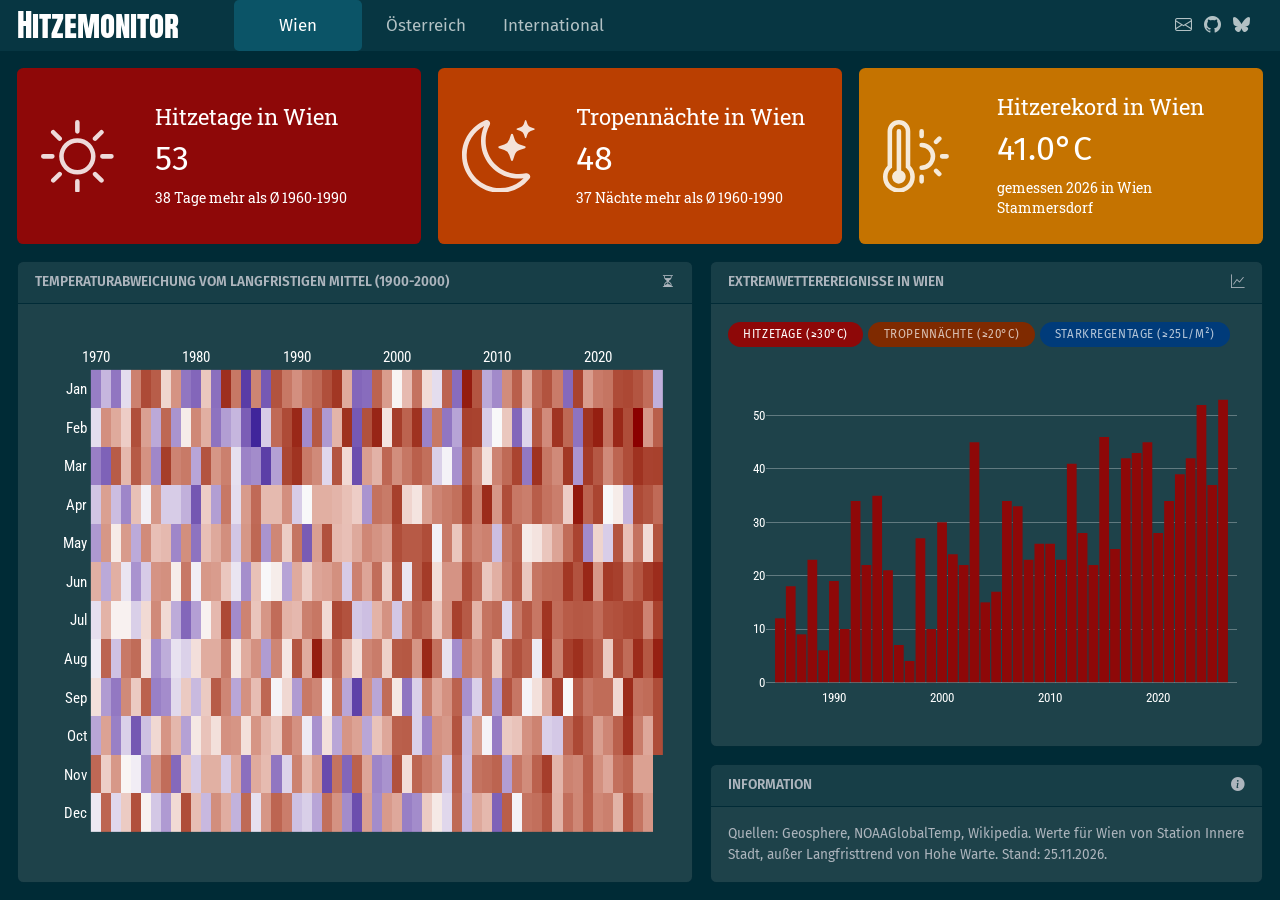
==== commit 0b177a63: "Built site for gh-pages" ====
--- a/index.html
+++ b/index.html
@@ -147,21 +147,21 @@
 <div class="fill html-fill-item html-fill-container bslib-grid" data-layout="fill" style="display: grid; grid-template-columns: minmax(3em, 55fr) minmax(3em, 45fr);
 grid-auto-rows: minmax(0, 1fr);">
 <div class="html-fill-item html-fill-container bslib-grid" style="display: grid; grid-template-rows: minmax(3em, 1fr); grid-auto-columns: minmax(0, 1fr);">
-<div class="card fill html-fill-item html-fill-container bslib-card" data-fill="true" data-title="Temperaturabweichung vom langfristigen Mittel (1900-2000)<i class='bi bi-hourglass-split'></i>" data-bslib-card-init="" data-require-bs-caller="card()">
+<div class="card fill html-fill-item html-fill-container bslib-card" data-title="Temperaturabweichung vom langfristigen Mittel (1900-2000)<i class='bi bi-hourglass-split'></i>" data-fill="true" data-bslib-card-init="" data-require-bs-caller="card()">
 <div class="card-header"><div class="card-title"><span style="display: inline">
 Temperaturabweichung vom langfristigen Mittel (1900-2000)</span></div><i class="bi bi-hourglass-split"></i>
 </div>
 <div class="cell card-body html-fill-item html-fill-container">
 <div class="cell-output-display html-fill-item html-fill-container">
-<div class="plotly html-widget html-fill-item html-fill-container" id="htmlwidget-52d66c59018f752907fe" style="width:100%;height:406px;"></div>
-<script type="application/json" data-for="htmlwidget-52d66c59018f752907fe">{"x":{"data":[{"x":[1970,1971,1972,1973,1974,1975,1976,1977,1978,1979,1980,1981,1982,1983,1984,1985,1986,1987,1988,1989,1990,1991,1992,1993,1994,1995,1996,1997,1998,1999,2000,2001,2002,2003,2004,2005,2006,2007,2008,2009,2010,2011,2012,2013,2014,2015,2016,2017,2018,2019,2020,2021,2022,2023,2024,2025,2026],"y":[1,2,3,4,5,6,7,8,9,10,11,12],"z":[[0.42785183314504427,0.81273307680142215,0.3922525026024542,0.57015768643587428,0.86132198867986765,0.48329281602683155,0.35895595000830283,0.26397835333121644,0.53706988739613859,0.86971914161245589,0.60046272755787622,0.32842556305560705,0.71471986834201784,0.64071621967259262,0.31422386181637085,0.80135725063207652,0.40981380584459304,0.69594920929173854,0.81273307680142215,0.75540557736999925,0.34333441416884775,0.37527561942712323,0.28785386884898556,0.78927902946201056,0.7055391393014171,0.23220127322592771,0.093717333210398865,0.67541681326236658,0.23220127322592771,0.68591939603780228,0.65285215064988034,0.20444168709749652,0.23220127322592771,0.57015768643587428,0.50162378399461371,0.3922525026024542,0.80135725063207652,0.32842556305560705,0.65285215064988034,0.61455392314796142,0.1383018861474076,0.8286379536395595,0.44622531412545036,0.77641212592731135,0.78927902946201056,0.84799033417693359,0.62796175614052407,0.78927902946201056,0.73196523830275373,0.8286379536395595,0.73196523830275373,0.74788689659133301,0.62796175614052407,0.86132198867986765,0.77641212592731135,0.69594920929173854,null],[0.80452091307964169,0.5628599686505843,0.6914376529790115,0.47486860459141439,0.43782581900005285,0.24800396190653992,0.71058742288275034,0.79264190961418368,0.15490786759717287,0.57869146067920918,0.36775825239324078,0.6349861310947128,0.6349861310947128,0.36775825239324078,0.64739925975918966,0.16900558669535298,0.64739925975918966,0.60822243185850422,0.18416147587817794,0.38444281195079671,0.74436827328878841,0.60822243185850422,0.68119672466783576,0.086603703512868474,0.77999911784201903,0.1482150495199567,0.82108463777634144,0.65921387629770734,0.21828426154286673,0.24800396190653992,0.8593569514311028,0.52917984640898652,0.8102003002952799,0.7593854936776756,0.71955741888446345,0.36775825239324078,0.82108463777634144,0.33645580367950373,0.77999911784201903,0.79264190961418368,0.81571872004788593,0.27024857135364078,0.77336158357948248,0.71955741888446345,0.82108463777634144,0.9019225870603208,0.62193819469816625,0.74436827328878841,0.72816119273645352,0.83138979431685434,0.71058742288275034,0.65921387629770734,0.78642168536967583,0.81571872004788593,0.67046736358863779,0.67046736358863779,null],[0.29022351749696318,0.66651823243965447,0.20607997788525234,0.37842083965678713,0.11578277499726682,0.34621882191136849,0.54029290898383586,0.69778588849371814,0.61712755831318467,0.27787736969681587,0.50503652762620455,0.58850453643471456,0.52292373028382544,0.7072965651699088,0.69778588849371814,0.52292373028382544,0.69778588849371814,0.61712755831318467,0.57312947583121943,0.76398990584932658,0.7072965651699088,0.43128738697333713,0.24425659454928886,0.52292373028382544,0.29022351749696318,0.69778588849371814,0.66651823243965447,0.29022351749696318,0.58850453643471456,0.65506902688349666,0.82446097860617396,0.8295930331891449,0.37842083965678713,0.2150088070903276,0.7072965651699088,0.6878412718486403,0.85338186405008609,0.33117580209386066,0.67743023412921455,0.44970583965636562,0.19751453862731894,0.57312947583121943,0.58850453643471456,0.7072965651699088,0.74157170491187563,0.37842083965678713,0.36197351306859632,0.80245595028705607,0.87850074740543271,0.81376967496715902,0.67743023412921455,0.7335163561825917,0.82446097860617396,0.92972677110669377,0.75678934093315275,0.65506902688349666,0.87049025553414661],[0.52292373028382544,0.26612568364284434,0.1892876577880985,0.72513488531639891,0.57312947583121943,0.81918901897767882,0.20607997788525234,0.23406678185092955,0.39551425724678191,0.57312947583121943,0.33117580209386094,0.57312947583121943,0.83459213185071279,0.73351635618259159,0.29022351749696351,0.70729656516990902,0.60316687231196509,0.80819488546950924,0.44970583965636596,0.5402929089838362,0.26612568364284434,0.76398990584932669,0.73351635618259159,0.44970583965636596,0.78415629340076276,0.29022351749696351,0.062485240077321758,0.70729656516990902,0.29022351749696351,0.7965434663932901,0.50503652762620488,0.18137653026875303,0.3784208396567868,0.75678934093315253,0.65506902688349689,0.70729656516990902,0.81918901897767882,0.24425659454928858,0.3784208396567868,0.77765860682278498,0.26612568364284434,0.85780486345830498,0.77094119305059283,0.44970583965636596,0.52292373028382544,0.65506902688349689,0.90068317018091892,0.46825823653247672,0.83946473988614179,0.77094119305059283,0.7965434663932901,0.7965434663932901,0.5402929089838362,0.94132405265491903,0.78415629340076276,0.7965434663932901,0.87049025553414683],[0.43237461175938902,0.81409587662817273,0.34713493467574458,0.76440965968705887,0.79689973174056217,0.5239711472502282,0.23465919438068869,0.30399215273867136,0.41423920125168223,0.37941885650419005,0.5239711472502282,0.64377635268568356,0.64377635268568356,0.75722435810364463,0.50611141240283208,0.64377635268568356,0.70784856596596957,0.2668078714353454,0.73400377915717308,0.50611141240283208,0.849126156343042,0.64377635268568356,0.96520925092506016,0.70784856596596957,0.81409587662817273,0.6179352851565465,0.5239711472502282,0.73400377915717308,0.75722435810364463,0.5580231638389872,0.83975035364050477,0.84449551840985326,0.69836269346226143,0.9470269265337603,0.78453566669025443,0.41423920125168223,0.23465919438068869,0.76440965968705887,0.70784856596596957,0.7780506132918843,0.57406273716640666,0.80280162948241895,0.86238151756842218,0.81950624591833388,0.43237461175938902,0.92990434728115079,0.74204045815213504,0.90089030491118582,0.93286865213230141,0.87477543782685108,0.82476969086215535,0.57406273716640666,0.87073311759034755,0.79689973174056217,0.94149100799297691,0.84449551840985326,0.96271728164559678],[0.40928469481719038,0.62757308221912489,0.48274447398290893,0.48274447398290893,0.37478113067853336,0.53655903034564512,0.72326367571126304,0.53655903034564512,0.30031841918120744,0.1510369994580705,0.27526824674404532,0.48274447398290893,0.61414535142557269,0.87764451986983183,0.23190816354997848,0.73984372509922536,0.58521630915278655,0.69565779031512032,0.79523159806530241,0.62757308221912489,0.61414535142557269,0.74765926131588356,0.76944748691374254,0.53655903034564512,0.88154394741215503,0.85685011915265841,0.35848175356927298,0.34288129161532327,0.62757308221912489,0.7052603328907362,0.35848175356927298,0.73171926047193314,0.82332479929686941,0.78909393763893509,0.58521630915278655,0.7052603328907362,0.89638611874480822,0.83841384387794682,0.62757308221912489,0.77621459668091464,0.80118320621825734,0.39173937320862073,0.76244325970825921,0.84319173284282778,0.76944748691374254,0.92297441397138069,0.79523159806530241,0.83351421121443448,0.84319173284282778,0.83841384387794682,0.79523159806530241,0.85240471743557411,0.86119444893100894,0.88154394741215503,0.88911032489284203,0.73984372509922536,0.89638611874480822],[0.63536381157586508,0.29515777367184692,0.63536381157586508,0.42012234899055823,0.24831907050470398,0.36824424930985084,0.70150805074417255,0.71085938800357906,0.49385448938111759,0.76670273734189853,0.43837221810301485,0.69173472484237541,0.68150777687239938,0.57915087998925097,0.42012234899055823,0.23794621131157453,0.59425042771380843,0.45686369908793173,0.49385448938111759,0.28257220243406617,0.64775862971928755,0.56334031006723928,0.65955603927295303,0.67079342989107693,0.71085938800357906,0.36824424930985084,0.7445996054115982,0.65955603927295303,0.79282369701409616,0.56334031006723928,0.85510190448721857,0.42012234899055823,0.83648828616480564,0.90882945616536859,0.52969804800737641,0.70150805074417255,0.70150805074417255,0.8679623697349399,0.79282369701409616,0.57915087998925097,0.63536381157586508,0.75960033920977577,0.83648828616480564,0.57915087998925097,0.77356196287360635,0.79884770421071227,0.80469201214510166,0.91859639743604471,0.85510190448721857,0.95061120210792693,0.69173472484237541,0.91214162459804782,0.89852938217626099,0.78660930051371758,0.84602083437615339,0.90882945616536859,0.93959010162769518],[0.26185048630382479,0.69409696952202815,0.49819822335315467,0.68398079533702927,0.29824189155525033,0.72189222776972384,0.5977336022467381,0.61195608085981323,0.22077415997136982,0.71302270719818217,0.17847746692673036,0.5977336022467381,0.65061469451418819,0.71302270719818217,0.35596316824488922,0.69409696952202815,0.80605543332819429,0.25085583504052122,0.73040243246569236,0.56716098049468078,0.77515778150938686,0.12506060447287976,0.6733854313878449,0.86051279364331967,0.61195608085981323,0.5977336022467381,0.65061469451418819,0.73040243246569236,0.70376723878653646,0.6733854313878449,0.86894489148600706,0.83764593225417316,0.83764593225417316,0.86894489148600706,0.44275076047742246,0.76131090512816701,0.58280357785436121,0.79427197589721632,0.73040243246569236,0.74644089618148435,0.34047528436690733,0.77515778150938686,0.82249427621728444,0.49819822335315467,0.51624840483186873,0.58280357785436121,0.66227563966934766,0.79427197589721632,0.88852189752706778,0.23035150448804068,0.55082105444689833,0.37215374871606727,0.85169091798044905,0.5977336022467381,0.78173655273219733,0.53382559460757228,0.85615275097196042],[0.35424189518239579,0.67220106482940756,0.33883155621485872,0.21975626780263821,0.59614212502021724,0.4407423706033462,0.69301742437149405,0.37035716155075005,0.37035716155075005,0.31013912208708722,0.11309432341057594,0.56541471978674951,0.27210412517762095,0.76759891629303179,0.40454226743903215,0.68285071399239261,0.79960980215599997,0.61044093432190971,0.61044093432190971,0.71203391232270274,0.37035716155075005,0.4592523028261663,0.63699397505149424,0.63699397505149424,0.62404891930977224,0.59614212502021724,0.56541471978674951,0.24968963028910893,0.78103054654225357,0.76052869872668527,0.89898302028108346,0.54900083727813964,0.51430321322396588,0.67220106482940756,0.73770297627040338,0.76052869872668527,0.78742024512311015,0.89180827608564517,0.7455990307682957,0.93995500056651482,0.69301742437149405,0.86849519817713217,0.76759891629303179,0.7532012395973755,0.83218301284952323,0.78103054654225357,0.7532012395973755,0.56541471978674951,0.97357349913637237,0.81657872320457481,0.88811629116225377,0.4592523028261663,0.49620955043077702,0.32413407381576637,0.87658839349865869,0.85119863203288015,0.79960980215599997],[0.20469951705573278,0.13848790942351988,0.8338087882859343,0.61496189134752699,0.83870102201848717,0.70581758485408708,0.22282450603892021,0.90359661402332536,0.74031643604982322,0.76286625424429333,0.28822654858323726,0.85267170727871799,0.69624024033741583,0.74811427789872642,0.41034333999358841,0.21356903762727461,0.23249477530342869,0.057646853339449571,0.27597705031126857,0.88558945321052962,0.92623010747981116,0.76286625424429333,0.72377566568252394,0.3927661502178843,0.85267170727871799,0.53758021404999556,0.093865281431978365,0.67573590978493592,0.62834985327020632,0.80729692255671637,0.71498660528483182,0.76985597004915352,0.82363532875810652,0.78946394760934546,0.3757706903785587,0.44677450430449034,0.24261094948842757,0.84347186205509694,0.72377566568252394,0.5201216954475284,0.74031643604982322,0.80153114035257689,0.88933051488125126,0.1880139217636029,0.92925241347183241,0.76985597004915352,0.72377566568252394,0.91686069243998858,0.25320631343761174,0.91034518238087991,0.84347186205509694,0.72377566568252394,0.81289711807392384,0.86984110430717965,0.92925241347183241,0.8929991349039339,0.89659801169995046],[0.40436731538167808,0.71194379374071615,0.64919084791926851,0.56525555860928212,0.86427396375868293,0.6720930910263202,0.29669525346450759,0.80537491307712727,0.24958390797332322,0.49602857318619825,0.72940930521663871,0.63686894905307934,0.17757047123340938,0.27198773088104056,0.32399209568462961,0.13028614859862073,0,0.37019423156867398,0.79955128439597578,0.87254476985146401,0.94823825206980039,0.22919124298559457,0.84187903123887753,0.26051648644542746,0.62391748806670577,0.92824041449059047,0.11862096262687274,0.8599999497859433,0.95358143738620005,0.51412610345524912,0.90243662128196123,0.81652508448253935,0.92824041449059047,0.21054153528249903,0.76753012166285672,0.18533313820334307,0.28403493203644398,0.89539413488926911,0.89177207227423194,0.37019423156867398,0.45906853527771163,0.58098226608953463,0.14919490608297886,0.38697557162381863,0.84187903123887753,0.72085773267208275,0.92520167859245606,0.80537491307712727,0.17757047123340938,0.92520167859245606,0.96383166109928076,0.7809662392450174,0.94823825206980039,0.86845426425898919,1,0.69291902029677976,0.82706945095680751],[0.20137220067707359,0.32328323897032157,0.18494183994155342,0.40349331673225841,0.74513836472700834,0.87635289944111849,0.83188593821860912,0.54800472768989417,0.70216942272374561,0.18494183994155342,0.14886774984162873,0.58022041225860332,0.16972983595469632,0.93402983664577621,0.76718579350574523,0.052014413306215763,0.73722421646212344,0.11834087377366406,0.8554089985672988,0.76718579350574523,0.71149262817826775,0.77402873235359682,0.80509066124570683,0.86406461700449944,0.91881616287100965,0.6485951113181827,0.14886774984162873,0.16253181903075692,0.81625666831394716,0.68223189518439231,0.47670257682107398,0.60961103496644664,0.78064438939845371,0.53090525215027751,0.40349331673225841,0.81625666831394716,0.16253181903075692,0.96863360867011539,0.85092957785227274,0.29605352716033878,0.22870961604617218,0.72042518655649457,0.82681526943049111,0.6485951113181827,0.80509066124570683,0.8554089985672988,0.76010075658736775,0.15558292073572774,0.89159094931879246,0.68223189518439231,0.76010075658736775,0.77402873235359682,0.87234432493622482,0.88027866408357314,0.85092957785227274,0.79324721514240681,0.30932939915714286]],"text":[["Dec 1970: -0.2°C","Dec 1971: +3.2°C","Dec 1972: -0.4°C","Dec 1973: +0.6°C","Dec 1974: +4.2°C","Dec 1975: +0.1°C","Dec 1976: -0.6°C","Dec 1977: -1.3°C","Dec 1978: +0.4°C","Dec 1979: +4.4°C","Dec 1980: +0.8°C","Dec 1981: -0.8°C","Dec 1982: +1.8°C","Dec 1983: +1.1°C","Dec 1984: -0.9°C","Dec 1985: +3.0°C","Dec 1986: -0.3°C","Dec 1987: +1.6°C","Dec 1988: +3.2°C","Dec 1989: +2.3°C","Dec 1990: -0.7°C","Dec 1991: -0.5°C","Dec 1992: -1.1°C","Dec 1993: +2.8°C","Dec 1994: +1.7°C","Dec 1995: -1.6°C","Dec 1996: -3.6°C","Dec 1997: +1.4°C","Dec 1998: -1.6°C","Dec 1999: +1.5°C","Dec 2000: +1.2°C","Dec 2001: -1.9°C","Dec 2002: -1.6°C","Dec 2003: +0.6°C","Dec 2004: +0.2°C","Dec 2005: -0.4°C","Dec 2006: +3.0°C","Dec 2007: -0.8°C","Dec 2008: +1.2°C","Dec 2009: +0.9°C","Dec 2010: -2.8°C","Dec 2011: +3.5°C","Dec 2012: -0.1°C","Dec 2013: +2.6°C","Dec 2014: +2.8°C","Dec 2015: +3.9°C","Dec 2016: +1.0°C","Dec 2017: +2.8°C","Dec 2018: +2.0°C","Dec 2019: +3.5°C","Dec 2020: +2.0°C","Dec 2021: +2.2°C","Dec 2022: +1.0°C","Dec 2023: +4.2°C","Dec 2024: +2.6°C","Dec 2025: +1.6°C",null],["Nov 1970: +3.1°C","Nov 1971: +0.6°C","Nov 1972: +1.6°C","Nov 1973: +0.1°C","Nov 1974: -0.1°C","Nov 1975: -1.4°C","Nov 1976: +1.8°C","Nov 1977: +2.9°C","Nov 1978: -2.5°C","Nov 1979: +0.7°C","Nov 1980: -0.5°C","Nov 1981: +1.1°C","Nov 1982: +1.1°C","Nov 1983: -0.5°C","Nov 1984: +1.2°C","Nov 1985: -2.3°C","Nov 1986: +1.2°C","Nov 1987: +0.9°C","Nov 1988: -2.1°C","Nov 1989: -0.4°C","Nov 1990: +2.2°C","Nov 1991: +0.9°C","Nov 1992: +1.5°C","Nov 1993: -3.7°C","Nov 1994: +2.7°C","Nov 1995: -2.6°C","Nov 1996: +3.4°C","Nov 1997: +1.3°C","Nov 1998: -1.7°C","Nov 1999: -1.4°C","Nov 2000: +4.2°C","Nov 2001: +0.4°C","Nov 2002: +3.2°C","Nov 2003: +2.4°C","Nov 2004: +1.9°C","Nov 2005: -0.5°C","Nov 2006: +3.4°C","Nov 2007: -0.7°C","Nov 2008: +2.7°C","Nov 2009: +2.9°C","Nov 2010: +3.3°C","Nov 2011: -1.2°C","Nov 2012: +2.6°C","Nov 2013: +1.9°C","Nov 2014: +3.4°C","Nov 2015: +5.3°C","Nov 2016: +1.0°C","Nov 2017: +2.2°C","Nov 2018: +2.0°C","Nov 2019: +3.6°C","Nov 2020: +1.8°C","Nov 2021: +1.3°C","Nov 2022: +2.8°C","Nov 2023: +3.3°C","Nov 2024: +1.4°C","Nov 2025: +1.4°C","Nov 2026: NA°C"],["Oct 1970: -1.1°C","Oct 1971: +1.3°C","Oct 1972: -1.9°C","Oct 1973: -0.5°C","Oct 1974: -3.2°C","Oct 1975: -0.7°C","Oct 1976: +0.4°C","Oct 1977: +1.6°C","Oct 1978: +0.9°C","Oct 1979: -1.2°C","Oct 1980: +0.2°C","Oct 1981: +0.7°C","Oct 1982: +0.3°C","Oct 1983: +1.7°C","Oct 1984: +1.6°C","Oct 1985: +0.3°C","Oct 1986: +1.6°C","Oct 1987: +0.9°C","Oct 1988: +0.6°C","Oct 1989: +2.4°C","Oct 1990: +1.7°C","Oct 1991: -0.2°C","Oct 1992: -1.5°C","Oct 1993: +0.3°C","Oct 1994: -1.1°C","Oct 1995: +1.6°C","Oct 1996: +1.3°C","Oct 1997: -1.1°C","Oct 1998: +0.7°C","Oct 1999: +1.2°C","Oct 2000: +3.4°C","Oct 2001: +3.5°C","Oct 2002: -0.5°C","Oct 2003: -1.8°C","Oct 2004: +1.7°C","Oct 2005: +1.5°C","Oct 2006: +4.0°C","Oct 2007: -0.8°C","Oct 2008: +1.4°C","Oct 2009: -0.1°C","Oct 2010: -2.0°C","Oct 2011: +0.6°C","Oct 2012: +0.7°C","Oct 2013: +1.7°C","Oct 2014: +2.1°C","Oct 2015: -0.5°C","Oct 2016: -0.6°C","Oct 2017: +3.0°C","Oct 2018: +4.6°C","Oct 2019: +3.2°C","Oct 2020: +1.4°C","Oct 2021: +2.0°C","Oct 2022: +3.4°C","Oct 2023: +6.1°C","Oct 2024: +2.3°C","Oct 2025: +1.2°C","Oct 2026: +4.4°C"],["Sep 1970: +0.3°C","Sep 1971: -1.3°C","Sep 1972: -2.1°C","Sep 1973: +1.9°C","Sep 1974: +0.6°C","Sep 1975: +3.3°C","Sep 1976: -1.9°C","Sep 1977: -1.6°C","Sep 1978: -0.4°C","Sep 1979: +0.6°C","Sep 1980: -0.8°C","Sep 1981: +0.6°C","Sep 1982: +3.6°C","Sep 1983: +2.0°C","Sep 1984: -1.1°C","Sep 1985: +1.7°C","Sep 1986: +0.8°C","Sep 1987: +3.1°C","Sep 1988: -0.1°C","Sep 1989: +0.4°C","Sep 1990: -1.3°C","Sep 1991: +2.4°C","Sep 1992: +2.0°C","Sep 1993: -0.1°C","Sep 1994: +2.7°C","Sep 1995: -1.1°C","Sep 1996: -4.3°C","Sep 1997: +1.7°C","Sep 1998: -1.1°C","Sep 1999: +2.9°C","Sep 2000: +0.2°C","Sep 2001: -2.2°C","Sep 2002: -0.5°C","Sep 2003: +2.3°C","Sep 2004: +1.2°C","Sep 2005: +1.7°C","Sep 2006: +3.3°C","Sep 2007: -1.5°C","Sep 2008: -0.5°C","Sep 2009: +2.6°C","Sep 2010: -1.3°C","Sep 2011: +4.1°C","Sep 2012: +2.5°C","Sep 2013: -0.1°C","Sep 2014: +0.3°C","Sep 2015: +1.2°C","Sep 2016: +5.2°C","Sep 2017: 0.0°C","Sep 2018: +3.7°C","Sep 2019: +2.5°C","Sep 2020: +2.9°C","Sep 2021: +2.9°C","Sep 2022: +0.4°C","Sep 2023: +6.5°C","Sep 2024: +2.7°C","Sep 2025: +2.9°C","Sep 2026: +4.4°C"],["Aug 1970: -0.2°C","Aug 1971: +3.2°C","Aug 1972: -0.7°C","Aug 1973: +2.4°C","Aug 1974: +2.9°C","Aug 1975: +0.3°C","Aug 1976: -1.6°C","Aug 1977: -1.0°C","Aug 1978: -0.3°C","Aug 1979: -0.5°C","Aug 1980: +0.3°C","Aug 1981: +1.1°C","Aug 1982: +1.1°C","Aug 1983: +2.3°C","Aug 1984: +0.2°C","Aug 1985: +1.1°C","Aug 1986: +1.7°C","Aug 1987: -1.3°C","Aug 1988: +2.0°C","Aug 1989: +0.2°C","Aug 1990: +3.9°C","Aug 1991: +1.1°C","Aug 1992: +7.4°C","Aug 1993: +1.7°C","Aug 1994: +3.2°C","Aug 1995: +0.9°C","Aug 1996: +0.3°C","Aug 1997: +2.0°C","Aug 1998: +2.3°C","Aug 1999: +0.5°C","Aug 2000: +3.7°C","Aug 2001: +3.8°C","Aug 2002: +1.6°C","Aug 2003: +6.7°C","Aug 2004: +2.7°C","Aug 2005: -0.3°C","Aug 2006: -1.6°C","Aug 2007: +2.4°C","Aug 2008: +1.7°C","Aug 2009: +2.6°C","Aug 2010: +0.6°C","Aug 2011: +3.0°C","Aug 2012: +4.2°C","Aug 2013: +3.3°C","Aug 2014: -0.2°C","Aug 2015: +6.1°C","Aug 2016: +2.1°C","Aug 2017: +5.2°C","Aug 2018: +6.2°C","Aug 2019: +4.5°C","Aug 2020: +3.4°C","Aug 2021: +0.6°C","Aug 2022: +4.4°C","Aug 2023: +2.9°C","Aug 2024: +6.5°C","Aug 2025: +3.8°C","Aug 2026: +7.3°C"],["Jul 1970: -0.3°C","Jul 1971: +1.0°C","Jul 1972: +0.1°C","Jul 1973: +0.1°C","Jul 1974: -0.5°C","Jul 1975: +0.4°C","Jul 1976: +1.9°C","Jul 1977: +0.4°C","Jul 1978: -1.0°C","Jul 1979: -2.6°C","Jul 1980: -1.2°C","Jul 1981: +0.1°C","Jul 1982: +0.9°C","Jul 1983: +4.6°C","Jul 1984: -1.6°C","Jul 1985: +2.1°C","Jul 1986: +0.7°C","Jul 1987: +1.6°C","Jul 1988: +2.9°C","Jul 1989: +1.0°C","Jul 1990: +0.9°C","Jul 1991: +2.2°C","Jul 1992: +2.5°C","Jul 1993: +0.4°C","Jul 1994: +4.7°C","Jul 1995: +4.1°C","Jul 1996: -0.6°C","Jul 1997: -0.7°C","Jul 1998: +1.0°C","Jul 1999: +1.7°C","Jul 2000: -0.6°C","Jul 2001: +2.0°C","Jul 2002: +3.4°C","Jul 2003: +2.8°C","Jul 2004: +0.7°C","Jul 2005: +1.7°C","Jul 2006: +5.1°C","Jul 2007: +3.7°C","Jul 2008: +1.0°C","Jul 2009: +2.6°C","Jul 2010: +3.0°C","Jul 2011: -0.4°C","Jul 2012: +2.4°C","Jul 2013: +3.8°C","Jul 2014: +2.5°C","Jul 2015: +5.9°C","Jul 2016: +2.9°C","Jul 2017: +3.6°C","Jul 2018: +3.8°C","Jul 2019: +3.7°C","Jul 2020: +2.9°C","Jul 2021: +4.0°C","Jul 2022: +4.2°C","Jul 2023: +4.7°C","Jul 2024: +4.9°C","Jul 2025: +2.1°C","Jul 2026: +5.1°C"],["Jun 1970: +1.1°C","Jun 1971: -1.0°C","Jun 1972: +1.1°C","Jun 1973: -0.2°C","Jun 1974: -1.4°C","Jun 1975: -0.5°C","Jun 1976: +1.7°C","Jun 1977: +1.8°C","Jun 1978: +0.2°C","Jun 1979: +2.5°C","Jun 1980: -0.1°C","Jun 1981: +1.6°C","Jun 1982: +1.5°C","Jun 1983: +0.7°C","Jun 1984: -0.2°C","Jun 1985: -1.5°C","Jun 1986: +0.8°C","Jun 1987: 0.0°C","Jun 1988: +0.2°C","Jun 1989: -1.1°C","Jun 1990: +1.2°C","Jun 1991: +0.6°C","Jun 1992: +1.3°C","Jun 1993: +1.4°C","Jun 1994: +1.8°C","Jun 1995: -0.5°C","Jun 1996: +2.2°C","Jun 1997: +1.3°C","Jun 1998: +2.9°C","Jun 1999: +0.6°C","Jun 2000: +4.1°C","Jun 2001: -0.2°C","Jun 2002: +3.7°C","Jun 2003: +5.5°C","Jun 2004: +0.4°C","Jun 2005: +1.7°C","Jun 2006: +1.7°C","Jun 2007: +4.4°C","Jun 2008: +2.9°C","Jun 2009: +0.7°C","Jun 2010: +1.1°C","Jun 2011: +2.4°C","Jun 2012: +3.7°C","Jun 2013: +0.7°C","Jun 2014: +2.6°C","Jun 2015: +3.0°C","Jun 2016: +3.1°C","Jun 2017: +5.8°C","Jun 2018: +4.1°C","Jun 2019: +6.9°C","Jun 2020: +1.6°C","Jun 2021: +5.6°C","Jun 2022: +5.2°C","Jun 2023: +2.8°C","Jun 2024: +3.9°C","Jun 2025: +5.5°C","Jun 2026: +6.5°C"],["May 1970: -1.3°C","May 1971: +1.6°C","May 1972: +0.2°C","May 1973: +1.5°C","May 1974: -1.0°C","May 1975: +1.9°C","May 1976: +0.8°C","May 1977: +0.9°C","May 1978: -1.7°C","May 1979: +1.8°C","May 1980: -2.2°C","May 1981: +0.8°C","May 1982: +1.2°C","May 1983: +1.8°C","May 1984: -0.6°C","May 1985: +1.6°C","May 1986: +3.1°C","May 1987: -1.4°C","May 1988: +2.0°C","May 1989: +0.6°C","May 1990: +2.6°C","May 1991: -3.0°C","May 1992: +1.4°C","May 1993: +4.2°C","May 1994: +0.9°C","May 1995: +0.8°C","May 1996: +1.2°C","May 1997: +2.0°C","May 1998: +1.7°C","May 1999: +1.4°C","May 2000: +4.4°C","May 2001: +3.7°C","May 2002: +3.7°C","May 2003: +4.4°C","May 2004: -0.1°C","May 2005: +2.4°C","May 2006: +0.7°C","May 2007: +2.9°C","May 2008: +2.0°C","May 2009: +2.2°C","May 2010: -0.7°C","May 2011: +2.6°C","May 2012: +3.4°C","May 2013: +0.2°C","May 2014: +0.3°C","May 2015: +0.7°C","May 2016: +1.3°C","May 2017: +2.9°C","May 2018: +4.9°C","May 2019: -1.6°C","May 2020: +0.5°C","May 2021: -0.5°C","May 2022: +4.0°C","May 2023: +0.8°C","May 2024: +2.7°C","May 2025: +0.4°C","May 2026: +4.1°C"],["Apr 1970: -0.6°C","Apr 1971: +1.4°C","Apr 1972: -0.7°C","Apr 1973: -1.7°C","Apr 1974: +0.8°C","Apr 1975: -0.1°C","Apr 1976: +1.6°C","Apr 1977: -0.5°C","Apr 1978: -0.5°C","Apr 1979: -0.9°C","Apr 1980: -3.2°C","Apr 1981: +0.6°C","Apr 1982: -1.2°C","Apr 1983: +2.5°C","Apr 1984: -0.3°C","Apr 1985: +1.5°C","Apr 1986: +3.0°C","Apr 1987: +0.9°C","Apr 1988: +0.9°C","Apr 1989: +1.8°C","Apr 1990: -0.5°C","Apr 1991: 0.0°C","Apr 1992: +1.1°C","Apr 1993: +1.1°C","Apr 1994: +1.0°C","Apr 1995: +0.8°C","Apr 1996: +0.6°C","Apr 1997: -1.4°C","Apr 1998: +2.7°C","Apr 1999: +2.4°C","Apr 2000: +5.2°C","Apr 2001: +0.5°C","Apr 2002: +0.3°C","Apr 2003: +1.4°C","Apr 2004: +2.1°C","Apr 2005: +2.4°C","Apr 2006: +2.8°C","Apr 2007: +5.0°C","Apr 2008: +2.2°C","Apr 2009: +6.5°C","Apr 2010: +1.6°C","Apr 2011: +4.4°C","Apr 2012: +2.5°C","Apr 2013: +2.3°C","Apr 2014: +3.6°C","Apr 2015: +2.7°C","Apr 2016: +2.3°C","Apr 2017: +0.6°C","Apr 2018: +7.8°C","Apr 2019: +3.3°C","Apr 2020: +4.9°C","Apr 2021: 0.0°C","Apr 2022: +0.2°C","Apr 2023: -0.8°C","Apr 2024: +4.6°C","Apr 2025: +4.0°C","Apr 2026: +3.0°C"],["Mar 1970: -1.9°C","Mar 1971: -2.8°C","Mar 1972: +3.6°C","Mar 1973: +0.9°C","Mar 1974: +3.7°C","Mar 1975: +1.7°C","Mar 1976: -1.7°C","Mar 1977: +5.3°C","Mar 1978: +2.1°C","Mar 1979: +2.4°C","Mar 1980: -1.1°C","Mar 1981: +4.0°C","Mar 1982: +1.6°C","Mar 1983: +2.2°C","Mar 1984: -0.3°C","Mar 1985: -1.8°C","Mar 1986: -1.6°C","Mar 1987: -4.4°C","Mar 1988: -1.2°C","Mar 1989: +4.8°C","Mar 1990: +6.0°C","Mar 1991: +2.4°C","Mar 1992: +1.9°C","Mar 1993: -0.4°C","Mar 1994: +4.0°C","Mar 1995: +0.4°C","Mar 1996: -3.6°C","Mar 1997: +1.4°C","Mar 1998: +1.0°C","Mar 1999: +3.1°C","Mar 2000: +1.8°C","Mar 2001: +2.5°C","Mar 2002: +3.4°C","Mar 2003: +2.8°C","Mar 2004: -0.5°C","Mar 2005: -0.1°C","Mar 2006: -1.5°C","Mar 2007: +3.8°C","Mar 2008: +1.9°C","Mar 2009: +0.3°C","Mar 2010: +2.1°C","Mar 2011: +3.0°C","Mar 2012: +4.9°C","Mar 2013: -2.1°C","Mar 2014: +6.1°C","Mar 2015: +2.5°C","Mar 2016: +1.9°C","Mar 2017: +5.7°C","Mar 2018: -1.4°C","Mar 2019: +5.5°C","Mar 2020: +3.8°C","Mar 2021: +1.9°C","Mar 2022: +3.2°C","Mar 2023: +4.4°C","Mar 2024: +6.1°C","Mar 2025: +5.0°C","Mar 2026: +5.1°C"],["Feb 1970: -0.3°C","Feb 1971: +1.8°C","Feb 1972: +1.2°C","Feb 1973: +0.6°C","Feb 1974: +4.3°C","Feb 1975: +1.4°C","Feb 1976: -1.0°C","Feb 1977: +3.1°C","Feb 1978: -1.4°C","Feb 1979: +0.2°C","Feb 1980: +2.0°C","Feb 1981: +1.1°C","Feb 1982: -2.2°C","Feb 1983: -1.2°C","Feb 1984: -0.8°C","Feb 1985: -2.9°C","Feb 1986: -6.0°C","Feb 1987: -0.5°C","Feb 1988: +3.0°C","Feb 1989: +4.5°C","Feb 1990: +6.8°C","Feb 1991: -1.6°C","Feb 1992: +3.8°C","Feb 1993: -1.3°C","Feb 1994: +1.0°C","Feb 1995: +6.1°C","Feb 1996: -3.1°C","Feb 1997: +4.2°C","Feb 1998: +7.0°C","Feb 1999: +0.3°C","Feb 2000: +5.3°C","Feb 2001: +3.3°C","Feb 2002: +6.1°C","Feb 2003: -1.8°C","Feb 2004: +2.5°C","Feb 2005: -2.1°C","Feb 2006: -1.1°C","Feb 2007: +5.1°C","Feb 2008: +5.0°C","Feb 2009: -0.5°C","Feb 2010: 0.0°C","Feb 2011: +0.7°C","Feb 2012: -2.6°C","Feb 2013: -0.4°C","Feb 2014: +3.8°C","Feb 2015: +1.9°C","Feb 2016: +6.0°C","Feb 2017: +3.1°C","Feb 2018: -2.2°C","Feb 2019: +6.0°C","Feb 2020: +7.4°C","Feb 2021: +2.7°C","Feb 2022: +6.8°C","Feb 2023: +4.4°C","Feb 2024: +9.0°C","Feb 2025: +1.6°C","Feb 2026: +3.5°C"],["Jan 1970: -1.9°C","Jan 1971: -0.8°C","Jan 1972: -2.1°C","Jan 1973: -0.3°C","Jan 1974: +2.2°C","Jan 1975: +4.6°C","Jan 1976: +3.6°C","Jan 1977: +0.5°C","Jan 1978: +1.7°C","Jan 1979: -2.1°C","Jan 1980: -2.6°C","Jan 1981: +0.7°C","Jan 1982: -2.3°C","Jan 1983: +6.3°C","Jan 1984: +2.5°C","Jan 1985: -4.5°C","Jan 1986: +2.1°C","Jan 1987: -3.1°C","Jan 1988: +4.1°C","Jan 1989: +2.5°C","Jan 1990: +1.8°C","Jan 1991: +2.6°C","Jan 1992: +3.1°C","Jan 1993: +4.3°C","Jan 1994: +5.8°C","Jan 1995: +1.2°C","Jan 1996: -2.6°C","Jan 1997: -2.4°C","Jan 1998: +3.3°C","Jan 1999: +1.5°C","Jan 2000: +0.1°C","Jan 2001: +0.9°C","Jan 2002: +2.7°C","Jan 2003: +0.4°C","Jan 2004: -0.3°C","Jan 2005: +3.3°C","Jan 2006: -2.4°C","Jan 2007: +7.6°C","Jan 2008: +4.0°C","Jan 2009: -1.0°C","Jan 2010: -1.6°C","Jan 2011: +1.9°C","Jan 2012: +3.5°C","Jan 2013: +1.2°C","Jan 2014: +3.1°C","Jan 2015: +4.1°C","Jan 2016: +2.4°C","Jan 2017: -2.5°C","Jan 2018: +5.0°C","Jan 2019: +1.5°C","Jan 2020: +2.4°C","Jan 2021: +2.6°C","Jan 2022: +4.5°C","Jan 2023: +4.7°C","Jan 2024: +4.0°C","Jan 2025: +2.9°C","Jan 2026: -0.9°C"]],"colorscale":[[0,"#40259B"],[0.052014413306215763,"#5A3CA6"],[0.057646853339449571,"#5C3FA7"],[0.062485240077321758,"#5E41A8"],[0.086603703512868474,"#694BAD"],[0.093717333210398865,"#6C4EAE"],[0.093865281431978365,"#6C4EAE"],[0.11309432341057594,"#7457B2"],[0.11578277499726682,"#7558B3"],[0.11834087377366406,"#7659B4"],[0.11862096262687274,"#7659B4"],[0.12506060447287976,"#795CB5"],[0.13028614859862073,"#7B5EB6"],[0.1383018861474076,"#7E62B8"],[0.13848790942351988,"#7E62B8"],[0.1482150495199567,"#8266BA"],[0.14886774984162873,"#8366BA"],[0.14919490608297886,"#8366BA"],[0.1510369994580705,"#8367BA"],[0.15490786759717287,"#8569BB"],[0.15558292073572774,"#8569BB"],[0.16253181903075692,"#886CBD"],[0.16900558669535298,"#8B6FBE"],[0.16972983595469632,"#8B6FBE"],[0.17757047123340938,"#8E73C0"],[0.17847746692673036,"#8E73C0"],[0.18137653026875303,"#8F75C1"],[0.18416147587817794,"#9176C1"],[0.18494183994155342,"#9176C1"],[0.18533313820334307,"#9176C2"],[0.1880139217636029,"#9278C2"],[0.1892876577880985,"#9378C2"],[0.19751453862731894,"#967CC4"],[0.20137220067707359,"#977EC5"],[0.20444168709749652,"#987FC5"],[0.20469951705573278,"#997FC6"],[0.20607997788525234,"#9980C6"],[0.21054153528249903,"#9B82C7"],[0.21356903762727461,"#9C83C7"],[0.2150088070903276,"#9D84C8"],[0.21828426154286673,"#9E85C8"],[0.21975626780263821,"#9E86C9"],[0.22077415997136982,"#9F86C9"],[0.22282450603892021,"#A087C9"],[0.22870961604617218,"#A28ACA"],[0.22919124298559457,"#A28ACB"],[0.23035150448804068,"#A28BCB"],[0.23190816354997848,"#A38BCB"],[0.23220127322592771,"#A38CCB"],[0.23249477530342869,"#A38CCB"],[0.23406678185092955,"#A48CCC"],[0.23465919438068869,"#A48DCC"],[0.23794621131157453,"#A58ECC"],[0.24261094948842757,"#A790CD"],[0.24425659454928858,"#A891CE"],[0.24425659454928886,"#A891CE"],[0.24800396190653992,"#A993CE"],[0.24831907050470398,"#A993CF"],[0.24958390797332322,"#AA94CF"],[0.24968963028910893,"#AA94CF"],[0.25085583504052122,"#AA94CF"],[0.25320631343761174,"#AB95D0"],[0.26051648644542746,"#AE99D1"],[0.26185048630382479,"#AE99D1"],[0.26397835333121644,"#AF9AD2"],[0.26612568364284434,"#B09BD2"],[0.2668078714353454,"#B09CD2"],[0.27024857135364078,"#B29DD3"],[0.27198773088104056,"#B29ED3"],[0.27210412517762095,"#B29ED3"],[0.27526824674404532,"#B49FD4"],[0.27597705031126857,"#B4A0D4"],[0.27787736969681587,"#B5A1D5"],[0.28257220243406617,"#B6A3D6"],[0.28403493203644398,"#B7A4D6"],[0.28785386884898556,"#B8A5D7"],[0.28822654858323726,"#B8A5D7"],[0.29022351749696318,"#B9A6D7"],[0.29022351749696351,"#B9A6D7"],[0.29515777367184692,"#BBA9D8"],[0.29605352716033878,"#BBA9D8"],[0.29669525346450759,"#BCA9D8"],[0.29824189155525033,"#BCAAD9"],[0.30031841918120744,"#BDABD9"],[0.30399215273867136,"#BEADDA"],[0.30932939915714286,"#C0AFDB"],[0.31013912208708722,"#C1B0DB"],[0.31422386181637085,"#C2B2DC"],[0.32328323897032157,"#C6B6DE"],[0.32399209568462961,"#C6B6DE"],[0.32413407381576637,"#C6B6DE"],[0.32842556305560705,"#C8B8DF"],[0.33117580209386066,"#C9BADF"],[0.33117580209386094,"#C9BADF"],[0.33645580367950373,"#CBBCE0"],[0.33883155621485872,"#CCBDE1"],[0.34047528436690733,"#CCBEE1"],[0.34288129161532327,"#CDBFE2"],[0.34333441416884775,"#CDC0E2"],[0.34621882191136849,"#CEC1E2"],[0.34713493467574458,"#CFC1E3"],[0.35424189518239579,"#D1C5E4"],[0.35596316824488922,"#D2C6E4"],[0.35848175356927298,"#D3C7E5"],[0.35895595000830283,"#D3C7E5"],[0.36197351306859632,"#D4C8E6"],[0.36775825239324078,"#D6CBE7"],[0.36824424930985084,"#D7CBE7"],[0.37019423156867398,"#D7CCE7"],[0.37035716155075005,"#D7CCE7"],[0.37215374871606727,"#D8CDE8"],[0.37478113067853336,"#D9CFE8"],[0.37527561942712323,"#D9CFE8"],[0.3757706903785587,"#D9CFE8"],[0.3784208396567868,"#DAD0E9"],[0.37842083965678713,"#DAD0E9"],[0.37941885650419005,"#DBD1E9"],[0.38444281195079671,"#DDD3EA"],[0.38697557162381863,"#DED5EB"],[0.39173937320862073,"#DFD7EC"],[0.3922525026024542,"#E0D7EC"],[0.3927661502178843,"#E0D7EC"],[0.39551425724678191,"#E1D9EC"],[0.40349331673225841,"#E4DDEE"],[0.40436731538167808,"#E4DDEE"],[0.40454226743903215,"#E4DDEE"],[0.40928469481719038,"#E6DFEF"],[0.40981380584459304,"#E6E0EF"],[0.41034333999358841,"#E6E0EF"],[0.41423920125168223,"#E8E2F0"],[0.42012234899055823,"#EAE5F1"],[0.42785183314504427,"#EDE8F3"],[0.43128738697333713,"#EEEAF4"],[0.43237461175938902,"#EEEBF4"],[0.43782581900005285,"#F1EDF5"],[0.43837221810301485,"#F1EEF5"],[0.4407423706033462,"#F2EFF5"],[0.44275076047742246,"#F2F0F6"],[0.44622531412545036,"#F4F2F7"],[0.44677450430449034,"#F4F2F7"],[0.44970583965636562,"#F5F3F7"],[0.44970583965636596,"#F5F3F7"],[0.45686369908793173,"#F8F7F9"],[0.45906853527771163,"#F8F8F9"],[0.4592523028261663,"#F8F8F9"],[0.46825823653247672,"#F9F8F7"],[0.47486860459141439,"#F9F5F4"],[0.47670257682107398,"#F8F4F3"],[0.48274447398290893,"#F8F1F0"],[0.48329281602683155,"#F8F1F0"],[0.49385448938111759,"#F6EDEA"],[0.49602857318619825,"#F6ECE9"],[0.49620955043077702,"#F6ECE9"],[0.49819822335315467,"#F6EBE8"],[0.50162378399461371,"#F5E9E6"],[0.50503652762620455,"#F5E8E4"],[0.50503652762620488,"#F5E8E4"],[0.50611141240283208,"#F5E7E4"],[0.51412610345524912,"#F4E4E0"],[0.51430321322396588,"#F4E4E0"],[0.51624840483186873,"#F4E3DF"],[0.5201216954475284,"#F3E1DD"],[0.52292373028382544,"#F3E0DB"],[0.5239711472502282,"#F3DFDB"],[0.52917984640898652,"#F2DDD8"],[0.52969804800737641,"#F2DDD8"],[0.53090525215027751,"#F2DCD7"],[0.53382559460757228,"#F1DBD6"],[0.53655903034564512,"#F1DAD4"],[0.53706988739613859,"#F1DAD4"],[0.53758021404999556,"#F1D9D4"],[0.54029290898383586,"#F0D8D2"],[0.5402929089838362,"#F0D8D2"],[0.54800472768989417,"#EFD5CE"],[0.54900083727813964,"#EFD4CE"],[0.55082105444689833,"#EFD4CD"],[0.5580231638389872,"#EED1C9"],[0.5628599686505843,"#EDCEC7"],[0.56334031006723928,"#EDCEC7"],[0.56525555860928212,"#EDCDC6"],[0.56541471978674951,"#EDCDC6"],[0.56716098049468078,"#ECCDC5"],[0.57015768643587428,"#ECCBC3"],[0.57312947583121943,"#EBCAC2"],[0.57406273716640666,"#EBCAC1"],[0.57869146067920918,"#EBC8BF"],[0.57915087998925097,"#EAC7BF"],[0.58022041225860332,"#EAC7BE"],[0.58098226608953463,"#EAC7BE"],[0.58280357785436121,"#EAC6BD"],[0.58521630915278655,"#EAC5BC"],[0.58850453643471456,"#E9C3BA"],[0.59425042771380843,"#E8C1B7"],[0.59614212502021724,"#E8C0B6"],[0.5977336022467381,"#E8BFB6"],[0.60046272755787622,"#E7BEB4"],[0.60316687231196509,"#E7BDB3"],[0.60822243185850422,"#E6BBB0"],[0.60961103496644664,"#E6BAB0"],[0.61044093432190971,"#E5BAAF"],[0.61195608085981323,"#E5B9AF"],[0.61414535142557269,"#E5B8AE"],[0.61455392314796142,"#E5B8AD"],[0.61496189134752699,"#E5B8AD"],[0.61712755831318467,"#E4B7AC"],[0.6179352851565465,"#E4B7AC"],[0.62193819469816625,"#E3B5AA"],[0.62391748806670577,"#E3B4A9"],[0.62404891930977224,"#E3B4A9"],[0.62757308221912489,"#E3B3A7"],[0.62796175614052407,"#E2B3A7"],[0.62834985327020632,"#E2B2A7"],[0.6349861310947128,"#E1B0A3"],[0.63536381157586508,"#E1AFA3"],[0.63686894905307934,"#E1AFA2"],[0.63699397505149424,"#E1AFA2"],[0.64071621967259262,"#E0ADA1"],[0.64377635268568356,"#E0AC9F"],[0.64739925975918966,"#DFAA9D"],[0.64775862971928755,"#DFAA9D"],[0.6485951113181827,"#DFAA9D"],[0.64919084791926851,"#DFAA9C"],[0.65061469451418819,"#DEA99C"],[0.65285215064988034,"#DEA89B"],[0.65506902688349666,"#DEA79A"],[0.65506902688349689,"#DEA79A"],[0.65921387629770734,"#DDA598"],[0.65955603927295303,"#DDA598"],[0.66227563966934766,"#DCA496"],[0.66651823243965447,"#DCA294"],[0.67046736358863779,"#DBA192"],[0.67079342989107693,"#DBA092"],[0.6720930910263202,"#DAA092"],[0.67220106482940756,"#DAA091"],[0.6733854313878449,"#DA9F91"],[0.67541681326236658,"#DA9E90"],[0.67573590978493592,"#DA9E90"],[0.67743023412921455,"#D99E8F"],[0.68119672466783576,"#D99C8D"],[0.68150777687239938,"#D99C8D"],[0.68223189518439231,"#D99C8D"],[0.68285071399239261,"#D89B8C"],[0.68398079533702927,"#D89B8C"],[0.68591939603780228,"#D89A8B"],[0.6878412718486403,"#D7998A"],[0.6914376529790115,"#D79888"],[0.69173472484237541,"#D79888"],[0.69291902029677976,"#D69788"],[0.69301742437149405,"#D69788"],[0.69409696952202815,"#D69787"],[0.69565779031512032,"#D69686"],[0.69594920929173854,"#D69686"],[0.69624024033741583,"#D69686"],[0.69778588849371814,"#D69585"],[0.69836269346226143,"#D59585"],[0.70150805074417255,"#D59384"],[0.70216942272374561,"#D59383"],[0.70376723878653646,"#D49383"],[0.7052603328907362,"#D49282"],[0.7055391393014171,"#D49282"],[0.70581758485408708,"#D49282"],[0.7072965651699088,"#D49181"],[0.70729656516990902,"#D49181"],[0.70784856596596957,"#D49181"],[0.71058742288275034,"#D3907F"],[0.71085938800357906,"#D3907F"],[0.71149262817826775,"#D38F7F"],[0.71194379374071615,"#D38F7F"],[0.71203391232270274,"#D38F7F"],[0.71302270719818217,"#D28F7E"],[0.71471986834201784,"#D28E7D"],[0.71498660528483182,"#D28E7D"],[0.71955741888446345,"#D18C7B"],[0.72042518655649457,"#D18C7B"],[0.72085773267208275,"#D18B7B"],[0.72189222776972384,"#D18B7A"],[0.72326367571126304,"#D08A79"],[0.72377566568252394,"#D08A79"],[0.72513488531639891,"#D08A79"],[0.72816119273645352,"#CF8877"],[0.72940930521663871,"#CF8877"],[0.73040243246569236,"#CF8776"],[0.73171926047193314,"#CF8776"],[0.73196523830275373,"#CF8775"],[0.73351635618259159,"#CE8675"],[0.7335163561825917,"#CE8675"],[0.73400377915717308,"#CE8675"],[0.73722421646212344,"#CD8573"],[0.73770297627040338,"#CD8473"],[0.73984372509922536,"#CD8372"],[0.74031643604982322,"#CD8372"],[0.74157170491187563,"#CD8371"],[0.74204045815213504,"#CC8371"],[0.74436827328878841,"#CC8270"],[0.7445996054115982,"#CC8170"],[0.74513836472700834,"#CC816F"],[0.7455990307682957,"#CC816F"],[0.74644089618148435,"#CC816F"],[0.74765926131588356,"#CB806E"],[0.74788689659133301,"#CB806E"],[0.74811427789872642,"#CB806E"],[0.7532012395973755,"#CA7E6C"],[0.75540557736999925,"#CA7D6B"],[0.75678934093315253,"#C97C6A"],[0.75678934093315275,"#C97C6A"],[0.75722435810364463,"#C97C6A"],[0.7593854936776756,"#C97B69"],[0.75960033920977577,"#C97B69"],[0.76010075658736775,"#C97B69"],[0.76052869872668527,"#C87B68"],[0.76131090512816701,"#C87A68"],[0.76244325970825921,"#C87A68"],[0.76286625424429333,"#C87A67"],[0.76398990584932658,"#C87967"],[0.76398990584932669,"#C87967"],[0.76440965968705887,"#C87967"],[0.76670273734189853,"#C77866"],[0.76718579350574523,"#C77865"],[0.76753012166285672,"#C77865"],[0.76759891629303179,"#C77865"],[0.76944748691374254,"#C77764"],[0.76985597004915352,"#C67764"],[0.77094119305059283,"#C67664"],[0.77336158357948248,"#C67563"],[0.77356196287360635,"#C67563"],[0.77402873235359682,"#C57562"],[0.77515778150938686,"#C57562"],[0.77621459668091464,"#C57461"],[0.77641212592731135,"#C57461"],[0.77765860682278498,"#C57461"],[0.7780506132918843,"#C57361"],[0.77999911784201903,"#C47360"],[0.78064438939845371,"#C4725F"],[0.7809662392450174,"#C4725F"],[0.78103054654225357,"#C4725F"],[0.78173655273219733,"#C4725F"],[0.78415629340076276,"#C3715E"],[0.78453566669025443,"#C3715E"],[0.78642168536967583,"#C3705D"],[0.78660930051371758,"#C3705D"],[0.78742024512311015,"#C2705C"],[0.78909393763893509,"#C26F5C"],[0.78927902946201056,"#C26F5C"],[0.78946394760934546,"#C26F5B"],[0.79264190961418368,"#C16D5A"],[0.79282369701409616,"#C16D5A"],[0.79324721514240681,"#C16D5A"],[0.79427197589721632,"#C16D59"],[0.79523159806530241,"#C16C59"],[0.7965434663932901,"#C06C58"],[0.79689973174056217,"#C06C58"],[0.79884770421071227,"#C06B57"],[0.79955128439597578,"#C06A57"],[0.79960980215599997,"#C06A57"],[0.80118320621825734,"#BF6A56"],[0.80135725063207652,"#BF6A56"],[0.80153114035257689,"#BF6A56"],[0.80245595028705607,"#BF6956"],[0.80280162948241895,"#BF6956"],[0.80452091307964169,"#BF6855"],[0.80469201214510166,"#BE6855"],[0.80509066124570683,"#BE6855"],[0.80537491307712727,"#BE6854"],[0.80605543332819429,"#BE6854"],[0.80729692255671637,"#BE6754"],[0.80819488546950924,"#BE6753"],[0.8102003002952799,"#BD6652"],[0.81273307680142215,"#BD6551"],[0.81289711807392384,"#BD6551"],[0.81376967496715902,"#BC6451"],[0.81409587662817273,"#BC6451"],[0.81571872004788593,"#BC6450"],[0.81625666831394716,"#BC6350"],[0.81652508448253935,"#BC634F"],[0.81657872320457481,"#BC634F"],[0.81918901897767882,"#BB624E"],[0.81950624591833388,"#BB624E"],[0.82108463777634144,"#BB614D"],[0.82249427621728444,"#BA614D"],[0.82332479929686941,"#BA604D"],[0.82363532875810652,"#BA604C"],[0.82446097860617396,"#BA604C"],[0.82476969086215535,"#BA604C"],[0.82681526943049111,"#B95F4B"],[0.82706945095680751,"#B95F4B"],[0.8286379536395595,"#B95E4A"],[0.8295930331891449,"#B95E4A"],[0.83138979431685434,"#B85D49"],[0.83188593821860912,"#B85D49"],[0.83218301284952323,"#B85D49"],[0.83351421121443448,"#B85C48"],[0.8338087882859343,"#B85C48"],[0.83459213185071279,"#B75C48"],[0.83648828616480564,"#B75B47"],[0.83764593225417316,"#B75A46"],[0.83841384387794682,"#B65A46"],[0.83870102201848717,"#B65A46"],[0.83946473988614179,"#B65A46"],[0.83975035364050477,"#B65A45"],[0.84187903123887753,"#B65944"],[0.84319173284282778,"#B55844"],[0.84347186205509694,"#B55844"],[0.84449551840985326,"#B55843"],[0.84602083437615339,"#B55743"],[0.84799033417693359,"#B45642"],[0.849126156343042,"#B45641"],[0.85092957785227274,"#B35541"],[0.85119863203288015,"#B35541"],[0.85169091798044905,"#B35440"],[0.85240471743557411,"#B35440"],[0.85267170727871799,"#B35440"],[0.85338186405008609,"#B35440"],[0.85510190448721857,"#B2533F"],[0.8554089985672988,"#B2533F"],[0.85615275097196042,"#B2533E"],[0.85685011915265841,"#B2523E"],[0.85780486345830498,"#B2523E"],[0.8593569514311028,"#B1513D"],[0.8599999497859433,"#B1513D"],[0.86051279364331967,"#B1513D"],[0.86119444893100894,"#B1503C"],[0.86132198867986765,"#B1503C"],[0.86238151756842218,"#B0503C"],[0.86406461700449944,"#B04F3B"],[0.86427396375868293,"#B04F3B"],[0.8679623697349399,"#AF4D39"],[0.86845426425898919,"#AF4D39"],[0.86849519817713217,"#AF4D39"],[0.86894489148600706,"#AF4D39"],[0.86971914161245589,"#AF4D39"],[0.86984110430717965,"#AF4D39"],[0.87049025553414661,"#AE4C38"],[0.87049025553414683,"#AE4C38"],[0.87073311759034755,"#AE4C38"],[0.87234432493622482,"#AE4C38"],[0.87254476985146401,"#AE4B37"],[0.87477543782685108,"#AD4A36"],[0.87635289944111849,"#AD4A36"],[0.87658839349865869,"#AD4A36"],[0.87764451986983183,"#AD4935"],[0.87850074740543271,"#AC4935"],[0.88027866408357314,"#AC4834"],[0.88154394741215503,"#AC4834"],[0.88558945321052962,"#AB4632"],[0.88811629116225377,"#AA4531"],[0.88852189752706778,"#AA4431"],[0.88911032489284203,"#AA4430"],[0.88933051488125126,"#AA4430"],[0.89159094931879246,"#A9432F"],[0.89177207227423194,"#A9432F"],[0.89180827608564517,"#A9432F"],[0.8929991349039339,"#A9422F"],[0.89539413488926911,"#A8412E"],[0.89638611874480822,"#A8412D"],[0.89659801169995046,"#A8412D"],[0.89852938217626099,"#A7402D"],[0.89898302028108346,"#A7402C"],[0.90068317018091892,"#A73F2C"],[0.90089030491118582,"#A73F2C"],[0.9019225870603208,"#A63E2B"],[0.90243662128196123,"#A63E2B"],[0.90359661402332536,"#A63E2A"],[0.90882945616536859,"#A43B28"],[0.91034518238087991,"#A43B28"],[0.91214162459804782,"#A43A27"],[0.91686069243998858,"#A23825"],[0.91859639743604471,"#A23724"],[0.91881616287100965,"#A23724"],[0.92297441397138069,"#A13522"],[0.92520167859245606,"#A03422"],[0.92623010747981116,"#A03321"],[0.92824041449059047,"#9F3220"],[0.92925241347183241,"#9F3220"],[0.92972677110669377,"#9F3120"],[0.92990434728115079,"#9F3120"],[0.93286865213230141,"#9E301E"],[0.93402983664577621,"#9E2F1E"],[0.93959010162769518,"#9C2C1C"],[0.93995500056651482,"#9C2C1B"],[0.94132405265491903,"#9C2C1B"],[0.94149100799297691,"#9C2C1B"],[0.9470269265337603,"#9A2918"],[0.94823825206980039,"#9A2818"],[0.95061120210792693,"#992717"],[0.95358143738620005,"#982516"],[0.96271728164559678,"#962012"],[0.96383166109928076,"#951F11"],[0.96520925092506016,"#951E11"],[0.96863360867011539,"#941C0F"],[0.97357349913637237,"#93190D"],[1,"#8B0000"]],"type":"heatmap","showscale":false,"autocolorscale":false,"showlegend":false,"xaxis":"x","yaxis":"y","hoverinfo":"text","frame":null}],"layout":{"margin":{"t":25.298464092984645,"r":9.2984640929846432,"b":28.825238688252391,"l":36.26400996264011},"plot_bgcolor":"transparent","paper_bgcolor":"transparent","font":{"color":"rgba(0,0,0,1)","family":"Roboto Condensed","size":18.596928185969279},"xaxis":{"domain":[0,1],"automargin":true,"type":"linear","autorange":false,"range":[1969.2149999999999,2026.7850000000001],"tickmode":"array","ticktext":["1970","1980","1990","2000","2010","2020"],"tickvals":[1970,1980,1990,2000,2010,2020],"categoryorder":"array","categoryarray":["1970","1980","1990","2000","2010","2020"],"nticks":null,"ticks":"","tickcolor":null,"ticklen":4.6492320464923198,"tickwidth":0,"showticklabels":true,"tickfont":{"color":"rgba(255,255,255,1)","family":"Roboto Condensed","size":14.877542548775427},"tickangle":-0,"showline":false,"linecolor":null,"linewidth":0,"showgrid":false,"gridcolor":null,"gridwidth":0,"zeroline":false,"anchor":"y","title":{"text":"","font":{"color":"rgba(0,0,0,1)","family":"Roboto Condensed","size":18.596928185969279}},"hoverformat":".2f","side":"top"},"yaxis":{"domain":[0,1],"automargin":true,"type":"linear","autorange":false,"range":[0.40000000000000002,12.6],"tickmode":"array","ticktext":["Dec","Nov","Oct","Sep","Aug","Jul","Jun","May","Apr","Mar","Feb","Jan"],"tickvals":[1,2,3,4.0000000000000009,5,6,7.0000000000000009,8,9,10,11,12],"categoryorder":"array","categoryarray":["Dec","Nov","Oct","Sep","Aug","Jul","Jun","May","Apr","Mar","Feb","Jan"],"nticks":null,"ticks":"","tickcolor":null,"ticklen":4.6492320464923216,"tickwidth":0,"showticklabels":true,"tickfont":{"color":"rgba(255,255,255,1)","family":"Roboto Condensed","size":14.87754254877543},"tickangle":-0,"showline":false,"linecolor":null,"linewidth":0,"showgrid":false,"gridcolor":null,"gridwidth":0,"zeroline":false,"anchor":"x","title":{"text":"","font":{"color":"rgba(0,0,0,1)","family":"Roboto Condensed","size":18.596928185969279}},"hoverformat":".2f"},"shapes":[],"showlegend":false,"legend":{"bgcolor":null,"bordercolor":null,"borderwidth":0,"font":{"color":"rgba(0,0,0,1)","family":"Roboto Condensed","size":14.877542548775427}},"hovermode":"closest","barmode":"relative","hoverlabel":{"bgcolor":"white","font":{"family":"Roboto Condensed","size":16}}},"config":{"doubleClick":"reset","modeBarButtonsToAdd":["hoverclosest","hovercompare"],"showSendToCloud":false,"displayModeBar":false,"displaylogo":false,"responsive":true},"source":"A","attrs":{"1c677fa25f83":{"x":{},"y":{},"fill":{},"text":{},"type":"heatmap"}},"cur_data":"1c677fa25f83","visdat":{"1c677fa25f83":["function (y) ","x"]},"highlight":{"on":"plotly_click","persistent":false,"dynamic":false,"selectize":false,"opacityDim":0.20000000000000001,"selected":{"opacity":1},"debounce":0},"shinyEvents":["plotly_hover","plotly_click","plotly_selected","plotly_relayout","plotly_brushed","plotly_brushing","plotly_clickannotation","plotly_doubleclick","plotly_deselect","plotly_afterplot","plotly_sunburstclick"],"base_url":"https://plot.ly"},"evals":[],"jsHooks":[]}</script>
+<div class="plotly html-widget html-fill-item html-fill-container" id="htmlwidget-a6db52f9cb221f715344" style="width:100%;height:406px;"></div>
+<script type="application/json" data-for="htmlwidget-a6db52f9cb221f715344">{"x":{"data":[{"x":[1970,1971,1972,1973,1974,1975,1976,1977,1978,1979,1980,1981,1982,1983,1984,1985,1986,1987,1988,1989,1990,1991,1992,1993,1994,1995,1996,1997,1998,1999,2000,2001,2002,2003,2004,2005,2006,2007,2008,2009,2010,2011,2012,2013,2014,2015,2016,2017,2018,2019,2020,2021,2022,2023,2024,2025,2026],"y":[1,2,3,4,5,6,7,8,9,10,11,12],"z":[[0.42785183314504427,0.81273307680142215,0.3922525026024542,0.57015768643587428,0.86132198867986765,0.48329281602683155,0.35895595000830283,0.26397835333121644,0.53706988739613859,0.86971914161245589,0.60046272755787622,0.32842556305560705,0.71471986834201784,0.64071621967259262,0.31422386181637085,0.80135725063207652,0.40981380584459304,0.69594920929173854,0.81273307680142215,0.75540557736999925,0.34333441416884775,0.37527561942712323,0.28785386884898556,0.78927902946201056,0.7055391393014171,0.23220127322592771,0.093717333210398865,0.67541681326236658,0.23220127322592771,0.68591939603780228,0.65285215064988034,0.20444168709749652,0.23220127322592771,0.57015768643587428,0.50162378399461371,0.3922525026024542,0.80135725063207652,0.32842556305560705,0.65285215064988034,0.61455392314796142,0.1383018861474076,0.8286379536395595,0.44622531412545036,0.77641212592731135,0.78927902946201056,0.84799033417693359,0.62796175614052407,0.78927902946201056,0.73196523830275373,0.8286379536395595,0.73196523830275373,0.74788689659133301,0.62796175614052407,0.86132198867986765,0.77641212592731135,0.69594920929173854,null],[0.80452091307964169,0.5628599686505843,0.6914376529790115,0.47486860459141439,0.43782581900005285,0.24800396190653992,0.71058742288275034,0.79264190961418368,0.15490786759717287,0.57869146067920918,0.36775825239324078,0.6349861310947128,0.6349861310947128,0.36775825239324078,0.64739925975918966,0.16900558669535298,0.64739925975918966,0.60822243185850422,0.18416147587817794,0.38444281195079671,0.74436827328878841,0.60822243185850422,0.68119672466783576,0.086603703512868474,0.77999911784201903,0.1482150495199567,0.82108463777634144,0.65921387629770734,0.21828426154286673,0.24800396190653992,0.8593569514311028,0.52917984640898652,0.8102003002952799,0.7593854936776756,0.71955741888446345,0.36775825239324078,0.82108463777634144,0.33645580367950373,0.77999911784201903,0.79264190961418368,0.81571872004788593,0.27024857135364078,0.77336158357948248,0.71955741888446345,0.82108463777634144,0.9019225870603208,0.62193819469816625,0.74436827328878841,0.72816119273645352,0.83138979431685434,0.71058742288275034,0.65921387629770734,0.78642168536967583,0.81571872004788593,0.67046736358863779,0.67046736358863779,null],[0.29022351749696318,0.66651823243965447,0.20607997788525234,0.37842083965678713,0.11578277499726682,0.34621882191136849,0.54029290898383586,0.69778588849371814,0.61712755831318467,0.27787736969681587,0.50503652762620455,0.58850453643471456,0.52292373028382544,0.7072965651699088,0.69778588849371814,0.52292373028382544,0.69778588849371814,0.61712755831318467,0.57312947583121943,0.76398990584932658,0.7072965651699088,0.43128738697333713,0.24425659454928886,0.52292373028382544,0.29022351749696318,0.69778588849371814,0.66651823243965447,0.29022351749696318,0.58850453643471456,0.65506902688349666,0.82446097860617396,0.8295930331891449,0.37842083965678713,0.2150088070903276,0.7072965651699088,0.6878412718486403,0.85338186405008609,0.33117580209386066,0.67743023412921455,0.44970583965636562,0.19751453862731894,0.57312947583121943,0.58850453643471456,0.7072965651699088,0.74157170491187563,0.37842083965678713,0.36197351306859632,0.80245595028705607,0.87850074740543271,0.81376967496715902,0.67743023412921455,0.7335163561825917,0.82446097860617396,0.92972677110669377,0.75678934093315275,0.65506902688349666,0.87049025553414661],[0.52292373028382544,0.26612568364284434,0.1892876577880985,0.72513488531639891,0.57312947583121943,0.81918901897767882,0.20607997788525234,0.23406678185092955,0.39551425724678191,0.57312947583121943,0.33117580209386094,0.57312947583121943,0.83459213185071279,0.73351635618259159,0.29022351749696351,0.70729656516990902,0.60316687231196509,0.80819488546950924,0.44970583965636596,0.5402929089838362,0.26612568364284434,0.76398990584932669,0.73351635618259159,0.44970583965636596,0.78415629340076276,0.29022351749696351,0.062485240077321758,0.70729656516990902,0.29022351749696351,0.7965434663932901,0.50503652762620488,0.18137653026875303,0.3784208396567868,0.75678934093315253,0.65506902688349689,0.70729656516990902,0.81918901897767882,0.24425659454928858,0.3784208396567868,0.77765860682278498,0.26612568364284434,0.85780486345830498,0.77094119305059283,0.44970583965636596,0.52292373028382544,0.65506902688349689,0.90068317018091892,0.46825823653247672,0.83946473988614179,0.77094119305059283,0.7965434663932901,0.7965434663932901,0.5402929089838362,0.94132405265491903,0.78415629340076276,0.7965434663932901,0.87049025553414683],[0.43237461175938902,0.81409587662817273,0.34713493467574458,0.76440965968705887,0.79689973174056217,0.5239711472502282,0.23465919438068869,0.30399215273867136,0.41423920125168223,0.37941885650419005,0.5239711472502282,0.64377635268568356,0.64377635268568356,0.75722435810364463,0.50611141240283208,0.64377635268568356,0.70784856596596957,0.2668078714353454,0.73400377915717308,0.50611141240283208,0.849126156343042,0.64377635268568356,0.96520925092506016,0.70784856596596957,0.81409587662817273,0.6179352851565465,0.5239711472502282,0.73400377915717308,0.75722435810364463,0.5580231638389872,0.83975035364050477,0.84449551840985326,0.69836269346226143,0.9470269265337603,0.78453566669025443,0.41423920125168223,0.23465919438068869,0.76440965968705887,0.70784856596596957,0.7780506132918843,0.57406273716640666,0.80280162948241895,0.86238151756842218,0.81950624591833388,0.43237461175938902,0.92990434728115079,0.74204045815213504,0.90089030491118582,0.93286865213230141,0.87477543782685108,0.82476969086215535,0.57406273716640666,0.87073311759034755,0.79689973174056217,0.94149100799297691,0.84449551840985326,0.96271728164559678],[0.40928469481719038,0.62757308221912489,0.48274447398290893,0.48274447398290893,0.37478113067853336,0.53655903034564512,0.72326367571126304,0.53655903034564512,0.30031841918120744,0.1510369994580705,0.27526824674404532,0.48274447398290893,0.61414535142557269,0.87764451986983183,0.23190816354997848,0.73984372509922536,0.58521630915278655,0.69565779031512032,0.79523159806530241,0.62757308221912489,0.61414535142557269,0.74765926131588356,0.76944748691374254,0.53655903034564512,0.88154394741215503,0.85685011915265841,0.35848175356927298,0.34288129161532327,0.62757308221912489,0.7052603328907362,0.35848175356927298,0.73171926047193314,0.82332479929686941,0.78909393763893509,0.58521630915278655,0.7052603328907362,0.89638611874480822,0.83841384387794682,0.62757308221912489,0.77621459668091464,0.80118320621825734,0.39173937320862073,0.76244325970825921,0.84319173284282778,0.76944748691374254,0.92297441397138069,0.79523159806530241,0.83351421121443448,0.84319173284282778,0.83841384387794682,0.79523159806530241,0.85240471743557411,0.86119444893100894,0.88154394741215503,0.88911032489284203,0.73984372509922536,0.89638611874480822],[0.63536381157586508,0.29515777367184692,0.63536381157586508,0.42012234899055823,0.24831907050470398,0.36824424930985084,0.70150805074417255,0.71085938800357906,0.49385448938111759,0.76670273734189853,0.43837221810301485,0.69173472484237541,0.68150777687239938,0.57915087998925097,0.42012234899055823,0.23794621131157453,0.59425042771380843,0.45686369908793173,0.49385448938111759,0.28257220243406617,0.64775862971928755,0.56334031006723928,0.65955603927295303,0.67079342989107693,0.71085938800357906,0.36824424930985084,0.7445996054115982,0.65955603927295303,0.79282369701409616,0.56334031006723928,0.85510190448721857,0.42012234899055823,0.83648828616480564,0.90882945616536859,0.52969804800737641,0.70150805074417255,0.70150805074417255,0.8679623697349399,0.79282369701409616,0.57915087998925097,0.63536381157586508,0.75960033920977577,0.83648828616480564,0.57915087998925097,0.77356196287360635,0.79884770421071227,0.80469201214510166,0.91859639743604471,0.85510190448721857,0.95061120210792693,0.69173472484237541,0.91214162459804782,0.89852938217626099,0.78660930051371758,0.84602083437615339,0.90882945616536859,0.93959010162769518],[0.26185048630382479,0.69409696952202815,0.49819822335315467,0.68398079533702927,0.29824189155525033,0.72189222776972384,0.5977336022467381,0.61195608085981323,0.22077415997136982,0.71302270719818217,0.17847746692673036,0.5977336022467381,0.65061469451418819,0.71302270719818217,0.35596316824488922,0.69409696952202815,0.80605543332819429,0.25085583504052122,0.73040243246569236,0.56716098049468078,0.77515778150938686,0.12506060447287976,0.6733854313878449,0.86051279364331967,0.61195608085981323,0.5977336022467381,0.65061469451418819,0.73040243246569236,0.70376723878653646,0.6733854313878449,0.86894489148600706,0.83764593225417316,0.83764593225417316,0.86894489148600706,0.44275076047742246,0.76131090512816701,0.58280357785436121,0.79427197589721632,0.73040243246569236,0.74644089618148435,0.34047528436690733,0.77515778150938686,0.82249427621728444,0.49819822335315467,0.51624840483186873,0.58280357785436121,0.66227563966934766,0.79427197589721632,0.88852189752706778,0.23035150448804068,0.55082105444689833,0.37215374871606727,0.85169091798044905,0.5977336022467381,0.78173655273219733,0.53382559460757228,0.85615275097196042],[0.35424189518239579,0.67220106482940756,0.33883155621485872,0.21975626780263821,0.59614212502021724,0.4407423706033462,0.69301742437149405,0.37035716155075005,0.37035716155075005,0.31013912208708722,0.11309432341057594,0.56541471978674951,0.27210412517762095,0.76759891629303179,0.40454226743903215,0.68285071399239261,0.79960980215599997,0.61044093432190971,0.61044093432190971,0.71203391232270274,0.37035716155075005,0.4592523028261663,0.63699397505149424,0.63699397505149424,0.62404891930977224,0.59614212502021724,0.56541471978674951,0.24968963028910893,0.78103054654225357,0.76052869872668527,0.89898302028108346,0.54900083727813964,0.51430321322396588,0.67220106482940756,0.73770297627040338,0.76052869872668527,0.78742024512311015,0.89180827608564517,0.7455990307682957,0.93995500056651482,0.69301742437149405,0.86849519817713217,0.76759891629303179,0.7532012395973755,0.83218301284952323,0.78103054654225357,0.7532012395973755,0.56541471978674951,0.97357349913637237,0.81657872320457481,0.88811629116225377,0.4592523028261663,0.49620955043077702,0.32413407381576637,0.87658839349865869,0.85119863203288015,0.79960980215599997],[0.20469951705573278,0.13848790942351988,0.8338087882859343,0.61496189134752699,0.83870102201848717,0.70581758485408708,0.22282450603892021,0.90359661402332536,0.74031643604982322,0.76286625424429333,0.28822654858323726,0.85267170727871799,0.69624024033741583,0.74811427789872642,0.41034333999358841,0.21356903762727461,0.23249477530342869,0.057646853339449571,0.27597705031126857,0.88558945321052962,0.92623010747981116,0.76286625424429333,0.72377566568252394,0.3927661502178843,0.85267170727871799,0.53758021404999556,0.093865281431978365,0.67573590978493592,0.62834985327020632,0.80729692255671637,0.71498660528483182,0.76985597004915352,0.82363532875810652,0.78946394760934546,0.3757706903785587,0.44677450430449034,0.24261094948842757,0.84347186205509694,0.72377566568252394,0.5201216954475284,0.74031643604982322,0.80153114035257689,0.88933051488125126,0.1880139217636029,0.92925241347183241,0.76985597004915352,0.72377566568252394,0.91686069243998858,0.25320631343761174,0.91034518238087991,0.84347186205509694,0.72377566568252394,0.81289711807392384,0.86984110430717965,0.92925241347183241,0.8929991349039339,0.89659801169995046],[0.40436731538167808,0.71194379374071615,0.64919084791926851,0.56525555860928212,0.86427396375868293,0.6720930910263202,0.29669525346450759,0.80537491307712727,0.24958390797332322,0.49602857318619825,0.72940930521663871,0.63686894905307934,0.17757047123340938,0.27198773088104056,0.32399209568462961,0.13028614859862073,0,0.37019423156867398,0.79955128439597578,0.87254476985146401,0.94823825206980039,0.22919124298559457,0.84187903123887753,0.26051648644542746,0.62391748806670577,0.92824041449059047,0.11862096262687274,0.8599999497859433,0.95358143738620005,0.51412610345524912,0.90243662128196123,0.81652508448253935,0.92824041449059047,0.21054153528249903,0.76753012166285672,0.18533313820334307,0.28403493203644398,0.89539413488926911,0.89177207227423194,0.37019423156867398,0.45906853527771163,0.58098226608953463,0.14919490608297886,0.38697557162381863,0.84187903123887753,0.72085773267208275,0.92520167859245606,0.80537491307712727,0.17757047123340938,0.92520167859245606,0.96383166109928076,0.7809662392450174,0.94823825206980039,0.86845426425898919,1,0.69291902029677976,0.82706945095680751],[0.20137220067707359,0.32328323897032157,0.18494183994155342,0.40349331673225841,0.74513836472700834,0.87635289944111849,0.83188593821860912,0.54800472768989417,0.70216942272374561,0.18494183994155342,0.14886774984162873,0.58022041225860332,0.16972983595469632,0.93402983664577621,0.76718579350574523,0.052014413306215763,0.73722421646212344,0.11834087377366406,0.8554089985672988,0.76718579350574523,0.71149262817826775,0.77402873235359682,0.80509066124570683,0.86406461700449944,0.91881616287100965,0.6485951113181827,0.14886774984162873,0.16253181903075692,0.81625666831394716,0.68223189518439231,0.47670257682107398,0.60961103496644664,0.78064438939845371,0.53090525215027751,0.40349331673225841,0.81625666831394716,0.16253181903075692,0.96863360867011539,0.85092957785227274,0.29605352716033878,0.22870961604617218,0.72042518655649457,0.82681526943049111,0.6485951113181827,0.80509066124570683,0.8554089985672988,0.76010075658736775,0.15558292073572774,0.89159094931879246,0.68223189518439231,0.76010075658736775,0.77402873235359682,0.87234432493622482,0.88027866408357314,0.85092957785227274,0.79324721514240681,0.30932939915714286]],"text":[["Dec 1970: -0.2°C","Dec 1971: +3.2°C","Dec 1972: -0.4°C","Dec 1973: +0.6°C","Dec 1974: +4.2°C","Dec 1975: +0.1°C","Dec 1976: -0.6°C","Dec 1977: -1.3°C","Dec 1978: +0.4°C","Dec 1979: +4.4°C","Dec 1980: +0.8°C","Dec 1981: -0.8°C","Dec 1982: +1.8°C","Dec 1983: +1.1°C","Dec 1984: -0.9°C","Dec 1985: +3.0°C","Dec 1986: -0.3°C","Dec 1987: +1.6°C","Dec 1988: +3.2°C","Dec 1989: +2.3°C","Dec 1990: -0.7°C","Dec 1991: -0.5°C","Dec 1992: -1.1°C","Dec 1993: +2.8°C","Dec 1994: +1.7°C","Dec 1995: -1.6°C","Dec 1996: -3.6°C","Dec 1997: +1.4°C","Dec 1998: -1.6°C","Dec 1999: +1.5°C","Dec 2000: +1.2°C","Dec 2001: -1.9°C","Dec 2002: -1.6°C","Dec 2003: +0.6°C","Dec 2004: +0.2°C","Dec 2005: -0.4°C","Dec 2006: +3.0°C","Dec 2007: -0.8°C","Dec 2008: +1.2°C","Dec 2009: +0.9°C","Dec 2010: -2.8°C","Dec 2011: +3.5°C","Dec 2012: -0.1°C","Dec 2013: +2.6°C","Dec 2014: +2.8°C","Dec 2015: +3.9°C","Dec 2016: +1.0°C","Dec 2017: +2.8°C","Dec 2018: +2.0°C","Dec 2019: +3.5°C","Dec 2020: +2.0°C","Dec 2021: +2.2°C","Dec 2022: +1.0°C","Dec 2023: +4.2°C","Dec 2024: +2.6°C","Dec 2025: +1.6°C",null],["Nov 1970: +3.1°C","Nov 1971: +0.6°C","Nov 1972: +1.6°C","Nov 1973: +0.1°C","Nov 1974: -0.1°C","Nov 1975: -1.4°C","Nov 1976: +1.8°C","Nov 1977: +2.9°C","Nov 1978: -2.5°C","Nov 1979: +0.7°C","Nov 1980: -0.5°C","Nov 1981: +1.1°C","Nov 1982: +1.1°C","Nov 1983: -0.5°C","Nov 1984: +1.2°C","Nov 1985: -2.3°C","Nov 1986: +1.2°C","Nov 1987: +0.9°C","Nov 1988: -2.1°C","Nov 1989: -0.4°C","Nov 1990: +2.2°C","Nov 1991: +0.9°C","Nov 1992: +1.5°C","Nov 1993: -3.7°C","Nov 1994: +2.7°C","Nov 1995: -2.6°C","Nov 1996: +3.4°C","Nov 1997: +1.3°C","Nov 1998: -1.7°C","Nov 1999: -1.4°C","Nov 2000: +4.2°C","Nov 2001: +0.4°C","Nov 2002: +3.2°C","Nov 2003: +2.4°C","Nov 2004: +1.9°C","Nov 2005: -0.5°C","Nov 2006: +3.4°C","Nov 2007: -0.7°C","Nov 2008: +2.7°C","Nov 2009: +2.9°C","Nov 2010: +3.3°C","Nov 2011: -1.2°C","Nov 2012: +2.6°C","Nov 2013: +1.9°C","Nov 2014: +3.4°C","Nov 2015: +5.3°C","Nov 2016: +1.0°C","Nov 2017: +2.2°C","Nov 2018: +2.0°C","Nov 2019: +3.6°C","Nov 2020: +1.8°C","Nov 2021: +1.3°C","Nov 2022: +2.8°C","Nov 2023: +3.3°C","Nov 2024: +1.4°C","Nov 2025: +1.4°C","Nov 2026: NA°C"],["Oct 1970: -1.1°C","Oct 1971: +1.3°C","Oct 1972: -1.9°C","Oct 1973: -0.5°C","Oct 1974: -3.2°C","Oct 1975: -0.7°C","Oct 1976: +0.4°C","Oct 1977: +1.6°C","Oct 1978: +0.9°C","Oct 1979: -1.2°C","Oct 1980: +0.2°C","Oct 1981: +0.7°C","Oct 1982: +0.3°C","Oct 1983: +1.7°C","Oct 1984: +1.6°C","Oct 1985: +0.3°C","Oct 1986: +1.6°C","Oct 1987: +0.9°C","Oct 1988: +0.6°C","Oct 1989: +2.4°C","Oct 1990: +1.7°C","Oct 1991: -0.2°C","Oct 1992: -1.5°C","Oct 1993: +0.3°C","Oct 1994: -1.1°C","Oct 1995: +1.6°C","Oct 1996: +1.3°C","Oct 1997: -1.1°C","Oct 1998: +0.7°C","Oct 1999: +1.2°C","Oct 2000: +3.4°C","Oct 2001: +3.5°C","Oct 2002: -0.5°C","Oct 2003: -1.8°C","Oct 2004: +1.7°C","Oct 2005: +1.5°C","Oct 2006: +4.0°C","Oct 2007: -0.8°C","Oct 2008: +1.4°C","Oct 2009: -0.1°C","Oct 2010: -2.0°C","Oct 2011: +0.6°C","Oct 2012: +0.7°C","Oct 2013: +1.7°C","Oct 2014: +2.1°C","Oct 2015: -0.5°C","Oct 2016: -0.6°C","Oct 2017: +3.0°C","Oct 2018: +4.6°C","Oct 2019: +3.2°C","Oct 2020: +1.4°C","Oct 2021: +2.0°C","Oct 2022: +3.4°C","Oct 2023: +6.1°C","Oct 2024: +2.3°C","Oct 2025: +1.2°C","Oct 2026: +4.4°C"],["Sep 1970: +0.3°C","Sep 1971: -1.3°C","Sep 1972: -2.1°C","Sep 1973: +1.9°C","Sep 1974: +0.6°C","Sep 1975: +3.3°C","Sep 1976: -1.9°C","Sep 1977: -1.6°C","Sep 1978: -0.4°C","Sep 1979: +0.6°C","Sep 1980: -0.8°C","Sep 1981: +0.6°C","Sep 1982: +3.6°C","Sep 1983: +2.0°C","Sep 1984: -1.1°C","Sep 1985: +1.7°C","Sep 1986: +0.8°C","Sep 1987: +3.1°C","Sep 1988: -0.1°C","Sep 1989: +0.4°C","Sep 1990: -1.3°C","Sep 1991: +2.4°C","Sep 1992: +2.0°C","Sep 1993: -0.1°C","Sep 1994: +2.7°C","Sep 1995: -1.1°C","Sep 1996: -4.3°C","Sep 1997: +1.7°C","Sep 1998: -1.1°C","Sep 1999: +2.9°C","Sep 2000: +0.2°C","Sep 2001: -2.2°C","Sep 2002: -0.5°C","Sep 2003: +2.3°C","Sep 2004: +1.2°C","Sep 2005: +1.7°C","Sep 2006: +3.3°C","Sep 2007: -1.5°C","Sep 2008: -0.5°C","Sep 2009: +2.6°C","Sep 2010: -1.3°C","Sep 2011: +4.1°C","Sep 2012: +2.5°C","Sep 2013: -0.1°C","Sep 2014: +0.3°C","Sep 2015: +1.2°C","Sep 2016: +5.2°C","Sep 2017: 0.0°C","Sep 2018: +3.7°C","Sep 2019: +2.5°C","Sep 2020: +2.9°C","Sep 2021: +2.9°C","Sep 2022: +0.4°C","Sep 2023: +6.5°C","Sep 2024: +2.7°C","Sep 2025: +2.9°C","Sep 2026: +4.4°C"],["Aug 1970: -0.2°C","Aug 1971: +3.2°C","Aug 1972: -0.7°C","Aug 1973: +2.4°C","Aug 1974: +2.9°C","Aug 1975: +0.3°C","Aug 1976: -1.6°C","Aug 1977: -1.0°C","Aug 1978: -0.3°C","Aug 1979: -0.5°C","Aug 1980: +0.3°C","Aug 1981: +1.1°C","Aug 1982: +1.1°C","Aug 1983: +2.3°C","Aug 1984: +0.2°C","Aug 1985: +1.1°C","Aug 1986: +1.7°C","Aug 1987: -1.3°C","Aug 1988: +2.0°C","Aug 1989: +0.2°C","Aug 1990: +3.9°C","Aug 1991: +1.1°C","Aug 1992: +7.4°C","Aug 1993: +1.7°C","Aug 1994: +3.2°C","Aug 1995: +0.9°C","Aug 1996: +0.3°C","Aug 1997: +2.0°C","Aug 1998: +2.3°C","Aug 1999: +0.5°C","Aug 2000: +3.7°C","Aug 2001: +3.8°C","Aug 2002: +1.6°C","Aug 2003: +6.7°C","Aug 2004: +2.7°C","Aug 2005: -0.3°C","Aug 2006: -1.6°C","Aug 2007: +2.4°C","Aug 2008: +1.7°C","Aug 2009: +2.6°C","Aug 2010: +0.6°C","Aug 2011: +3.0°C","Aug 2012: +4.2°C","Aug 2013: +3.3°C","Aug 2014: -0.2°C","Aug 2015: +6.1°C","Aug 2016: +2.1°C","Aug 2017: +5.2°C","Aug 2018: +6.2°C","Aug 2019: +4.5°C","Aug 2020: +3.4°C","Aug 2021: +0.6°C","Aug 2022: +4.4°C","Aug 2023: +2.9°C","Aug 2024: +6.5°C","Aug 2025: +3.8°C","Aug 2026: +7.3°C"],["Jul 1970: -0.3°C","Jul 1971: +1.0°C","Jul 1972: +0.1°C","Jul 1973: +0.1°C","Jul 1974: -0.5°C","Jul 1975: +0.4°C","Jul 1976: +1.9°C","Jul 1977: +0.4°C","Jul 1978: -1.0°C","Jul 1979: -2.6°C","Jul 1980: -1.2°C","Jul 1981: +0.1°C","Jul 1982: +0.9°C","Jul 1983: +4.6°C","Jul 1984: -1.6°C","Jul 1985: +2.1°C","Jul 1986: +0.7°C","Jul 1987: +1.6°C","Jul 1988: +2.9°C","Jul 1989: +1.0°C","Jul 1990: +0.9°C","Jul 1991: +2.2°C","Jul 1992: +2.5°C","Jul 1993: +0.4°C","Jul 1994: +4.7°C","Jul 1995: +4.1°C","Jul 1996: -0.6°C","Jul 1997: -0.7°C","Jul 1998: +1.0°C","Jul 1999: +1.7°C","Jul 2000: -0.6°C","Jul 2001: +2.0°C","Jul 2002: +3.4°C","Jul 2003: +2.8°C","Jul 2004: +0.7°C","Jul 2005: +1.7°C","Jul 2006: +5.1°C","Jul 2007: +3.7°C","Jul 2008: +1.0°C","Jul 2009: +2.6°C","Jul 2010: +3.0°C","Jul 2011: -0.4°C","Jul 2012: +2.4°C","Jul 2013: +3.8°C","Jul 2014: +2.5°C","Jul 2015: +5.9°C","Jul 2016: +2.9°C","Jul 2017: +3.6°C","Jul 2018: +3.8°C","Jul 2019: +3.7°C","Jul 2020: +2.9°C","Jul 2021: +4.0°C","Jul 2022: +4.2°C","Jul 2023: +4.7°C","Jul 2024: +4.9°C","Jul 2025: +2.1°C","Jul 2026: +5.1°C"],["Jun 1970: +1.1°C","Jun 1971: -1.0°C","Jun 1972: +1.1°C","Jun 1973: -0.2°C","Jun 1974: -1.4°C","Jun 1975: -0.5°C","Jun 1976: +1.7°C","Jun 1977: +1.8°C","Jun 1978: +0.2°C","Jun 1979: +2.5°C","Jun 1980: -0.1°C","Jun 1981: +1.6°C","Jun 1982: +1.5°C","Jun 1983: +0.7°C","Jun 1984: -0.2°C","Jun 1985: -1.5°C","Jun 1986: +0.8°C","Jun 1987: 0.0°C","Jun 1988: +0.2°C","Jun 1989: -1.1°C","Jun 1990: +1.2°C","Jun 1991: +0.6°C","Jun 1992: +1.3°C","Jun 1993: +1.4°C","Jun 1994: +1.8°C","Jun 1995: -0.5°C","Jun 1996: +2.2°C","Jun 1997: +1.3°C","Jun 1998: +2.9°C","Jun 1999: +0.6°C","Jun 2000: +4.1°C","Jun 2001: -0.2°C","Jun 2002: +3.7°C","Jun 2003: +5.5°C","Jun 2004: +0.4°C","Jun 2005: +1.7°C","Jun 2006: +1.7°C","Jun 2007: +4.4°C","Jun 2008: +2.9°C","Jun 2009: +0.7°C","Jun 2010: +1.1°C","Jun 2011: +2.4°C","Jun 2012: +3.7°C","Jun 2013: +0.7°C","Jun 2014: +2.6°C","Jun 2015: +3.0°C","Jun 2016: +3.1°C","Jun 2017: +5.8°C","Jun 2018: +4.1°C","Jun 2019: +6.9°C","Jun 2020: +1.6°C","Jun 2021: +5.6°C","Jun 2022: +5.2°C","Jun 2023: +2.8°C","Jun 2024: +3.9°C","Jun 2025: +5.5°C","Jun 2026: +6.5°C"],["May 1970: -1.3°C","May 1971: +1.6°C","May 1972: +0.2°C","May 1973: +1.5°C","May 1974: -1.0°C","May 1975: +1.9°C","May 1976: +0.8°C","May 1977: +0.9°C","May 1978: -1.7°C","May 1979: +1.8°C","May 1980: -2.2°C","May 1981: +0.8°C","May 1982: +1.2°C","May 1983: +1.8°C","May 1984: -0.6°C","May 1985: +1.6°C","May 1986: +3.1°C","May 1987: -1.4°C","May 1988: +2.0°C","May 1989: +0.6°C","May 1990: +2.6°C","May 1991: -3.0°C","May 1992: +1.4°C","May 1993: +4.2°C","May 1994: +0.9°C","May 1995: +0.8°C","May 1996: +1.2°C","May 1997: +2.0°C","May 1998: +1.7°C","May 1999: +1.4°C","May 2000: +4.4°C","May 2001: +3.7°C","May 2002: +3.7°C","May 2003: +4.4°C","May 2004: -0.1°C","May 2005: +2.4°C","May 2006: +0.7°C","May 2007: +2.9°C","May 2008: +2.0°C","May 2009: +2.2°C","May 2010: -0.7°C","May 2011: +2.6°C","May 2012: +3.4°C","May 2013: +0.2°C","May 2014: +0.3°C","May 2015: +0.7°C","May 2016: +1.3°C","May 2017: +2.9°C","May 2018: +4.9°C","May 2019: -1.6°C","May 2020: +0.5°C","May 2021: -0.5°C","May 2022: +4.0°C","May 2023: +0.8°C","May 2024: +2.7°C","May 2025: +0.4°C","May 2026: +4.1°C"],["Apr 1970: -0.6°C","Apr 1971: +1.4°C","Apr 1972: -0.7°C","Apr 1973: -1.7°C","Apr 1974: +0.8°C","Apr 1975: -0.1°C","Apr 1976: +1.6°C","Apr 1977: -0.5°C","Apr 1978: -0.5°C","Apr 1979: -0.9°C","Apr 1980: -3.2°C","Apr 1981: +0.6°C","Apr 1982: -1.2°C","Apr 1983: +2.5°C","Apr 1984: -0.3°C","Apr 1985: +1.5°C","Apr 1986: +3.0°C","Apr 1987: +0.9°C","Apr 1988: +0.9°C","Apr 1989: +1.8°C","Apr 1990: -0.5°C","Apr 1991: 0.0°C","Apr 1992: +1.1°C","Apr 1993: +1.1°C","Apr 1994: +1.0°C","Apr 1995: +0.8°C","Apr 1996: +0.6°C","Apr 1997: -1.4°C","Apr 1998: +2.7°C","Apr 1999: +2.4°C","Apr 2000: +5.2°C","Apr 2001: +0.5°C","Apr 2002: +0.3°C","Apr 2003: +1.4°C","Apr 2004: +2.1°C","Apr 2005: +2.4°C","Apr 2006: +2.8°C","Apr 2007: +5.0°C","Apr 2008: +2.2°C","Apr 2009: +6.5°C","Apr 2010: +1.6°C","Apr 2011: +4.4°C","Apr 2012: +2.5°C","Apr 2013: +2.3°C","Apr 2014: +3.6°C","Apr 2015: +2.7°C","Apr 2016: +2.3°C","Apr 2017: +0.6°C","Apr 2018: +7.8°C","Apr 2019: +3.3°C","Apr 2020: +4.9°C","Apr 2021: 0.0°C","Apr 2022: +0.2°C","Apr 2023: -0.8°C","Apr 2024: +4.6°C","Apr 2025: +4.0°C","Apr 2026: +3.0°C"],["Mar 1970: -1.9°C","Mar 1971: -2.8°C","Mar 1972: +3.6°C","Mar 1973: +0.9°C","Mar 1974: +3.7°C","Mar 1975: +1.7°C","Mar 1976: -1.7°C","Mar 1977: +5.3°C","Mar 1978: +2.1°C","Mar 1979: +2.4°C","Mar 1980: -1.1°C","Mar 1981: +4.0°C","Mar 1982: +1.6°C","Mar 1983: +2.2°C","Mar 1984: -0.3°C","Mar 1985: -1.8°C","Mar 1986: -1.6°C","Mar 1987: -4.4°C","Mar 1988: -1.2°C","Mar 1989: +4.8°C","Mar 1990: +6.0°C","Mar 1991: +2.4°C","Mar 1992: +1.9°C","Mar 1993: -0.4°C","Mar 1994: +4.0°C","Mar 1995: +0.4°C","Mar 1996: -3.6°C","Mar 1997: +1.4°C","Mar 1998: +1.0°C","Mar 1999: +3.1°C","Mar 2000: +1.8°C","Mar 2001: +2.5°C","Mar 2002: +3.4°C","Mar 2003: +2.8°C","Mar 2004: -0.5°C","Mar 2005: -0.1°C","Mar 2006: -1.5°C","Mar 2007: +3.8°C","Mar 2008: +1.9°C","Mar 2009: +0.3°C","Mar 2010: +2.1°C","Mar 2011: +3.0°C","Mar 2012: +4.9°C","Mar 2013: -2.1°C","Mar 2014: +6.1°C","Mar 2015: +2.5°C","Mar 2016: +1.9°C","Mar 2017: +5.7°C","Mar 2018: -1.4°C","Mar 2019: +5.5°C","Mar 2020: +3.8°C","Mar 2021: +1.9°C","Mar 2022: +3.2°C","Mar 2023: +4.4°C","Mar 2024: +6.1°C","Mar 2025: +5.0°C","Mar 2026: +5.1°C"],["Feb 1970: -0.3°C","Feb 1971: +1.8°C","Feb 1972: +1.2°C","Feb 1973: +0.6°C","Feb 1974: +4.3°C","Feb 1975: +1.4°C","Feb 1976: -1.0°C","Feb 1977: +3.1°C","Feb 1978: -1.4°C","Feb 1979: +0.2°C","Feb 1980: +2.0°C","Feb 1981: +1.1°C","Feb 1982: -2.2°C","Feb 1983: -1.2°C","Feb 1984: -0.8°C","Feb 1985: -2.9°C","Feb 1986: -6.0°C","Feb 1987: -0.5°C","Feb 1988: +3.0°C","Feb 1989: +4.5°C","Feb 1990: +6.8°C","Feb 1991: -1.6°C","Feb 1992: +3.8°C","Feb 1993: -1.3°C","Feb 1994: +1.0°C","Feb 1995: +6.1°C","Feb 1996: -3.1°C","Feb 1997: +4.2°C","Feb 1998: +7.0°C","Feb 1999: +0.3°C","Feb 2000: +5.3°C","Feb 2001: +3.3°C","Feb 2002: +6.1°C","Feb 2003: -1.8°C","Feb 2004: +2.5°C","Feb 2005: -2.1°C","Feb 2006: -1.1°C","Feb 2007: +5.1°C","Feb 2008: +5.0°C","Feb 2009: -0.5°C","Feb 2010: 0.0°C","Feb 2011: +0.7°C","Feb 2012: -2.6°C","Feb 2013: -0.4°C","Feb 2014: +3.8°C","Feb 2015: +1.9°C","Feb 2016: +6.0°C","Feb 2017: +3.1°C","Feb 2018: -2.2°C","Feb 2019: +6.0°C","Feb 2020: +7.4°C","Feb 2021: +2.7°C","Feb 2022: +6.8°C","Feb 2023: +4.4°C","Feb 2024: +9.0°C","Feb 2025: +1.6°C","Feb 2026: +3.5°C"],["Jan 1970: -1.9°C","Jan 1971: -0.8°C","Jan 1972: -2.1°C","Jan 1973: -0.3°C","Jan 1974: +2.2°C","Jan 1975: +4.6°C","Jan 1976: +3.6°C","Jan 1977: +0.5°C","Jan 1978: +1.7°C","Jan 1979: -2.1°C","Jan 1980: -2.6°C","Jan 1981: +0.7°C","Jan 1982: -2.3°C","Jan 1983: +6.3°C","Jan 1984: +2.5°C","Jan 1985: -4.5°C","Jan 1986: +2.1°C","Jan 1987: -3.1°C","Jan 1988: +4.1°C","Jan 1989: +2.5°C","Jan 1990: +1.8°C","Jan 1991: +2.6°C","Jan 1992: +3.1°C","Jan 1993: +4.3°C","Jan 1994: +5.8°C","Jan 1995: +1.2°C","Jan 1996: -2.6°C","Jan 1997: -2.4°C","Jan 1998: +3.3°C","Jan 1999: +1.5°C","Jan 2000: +0.1°C","Jan 2001: +0.9°C","Jan 2002: +2.7°C","Jan 2003: +0.4°C","Jan 2004: -0.3°C","Jan 2005: +3.3°C","Jan 2006: -2.4°C","Jan 2007: +7.6°C","Jan 2008: +4.0°C","Jan 2009: -1.0°C","Jan 2010: -1.6°C","Jan 2011: +1.9°C","Jan 2012: +3.5°C","Jan 2013: +1.2°C","Jan 2014: +3.1°C","Jan 2015: +4.1°C","Jan 2016: +2.4°C","Jan 2017: -2.5°C","Jan 2018: +5.0°C","Jan 2019: +1.5°C","Jan 2020: +2.4°C","Jan 2021: +2.6°C","Jan 2022: +4.5°C","Jan 2023: +4.7°C","Jan 2024: +4.0°C","Jan 2025: +2.9°C","Jan 2026: -0.9°C"]],"colorscale":[[0,"#40259B"],[0.052014413306215763,"#5A3CA6"],[0.057646853339449571,"#5C3FA7"],[0.062485240077321758,"#5E41A8"],[0.086603703512868474,"#694BAD"],[0.093717333210398865,"#6C4EAE"],[0.093865281431978365,"#6C4EAE"],[0.11309432341057594,"#7457B2"],[0.11578277499726682,"#7558B3"],[0.11834087377366406,"#7659B4"],[0.11862096262687274,"#7659B4"],[0.12506060447287976,"#795CB5"],[0.13028614859862073,"#7B5EB6"],[0.1383018861474076,"#7E62B8"],[0.13848790942351988,"#7E62B8"],[0.1482150495199567,"#8266BA"],[0.14886774984162873,"#8366BA"],[0.14919490608297886,"#8366BA"],[0.1510369994580705,"#8367BA"],[0.15490786759717287,"#8569BB"],[0.15558292073572774,"#8569BB"],[0.16253181903075692,"#886CBD"],[0.16900558669535298,"#8B6FBE"],[0.16972983595469632,"#8B6FBE"],[0.17757047123340938,"#8E73C0"],[0.17847746692673036,"#8E73C0"],[0.18137653026875303,"#8F75C1"],[0.18416147587817794,"#9176C1"],[0.18494183994155342,"#9176C1"],[0.18533313820334307,"#9176C2"],[0.1880139217636029,"#9278C2"],[0.1892876577880985,"#9378C2"],[0.19751453862731894,"#967CC4"],[0.20137220067707359,"#977EC5"],[0.20444168709749652,"#987FC5"],[0.20469951705573278,"#997FC6"],[0.20607997788525234,"#9980C6"],[0.21054153528249903,"#9B82C7"],[0.21356903762727461,"#9C83C7"],[0.2150088070903276,"#9D84C8"],[0.21828426154286673,"#9E85C8"],[0.21975626780263821,"#9E86C9"],[0.22077415997136982,"#9F86C9"],[0.22282450603892021,"#A087C9"],[0.22870961604617218,"#A28ACA"],[0.22919124298559457,"#A28ACB"],[0.23035150448804068,"#A28BCB"],[0.23190816354997848,"#A38BCB"],[0.23220127322592771,"#A38CCB"],[0.23249477530342869,"#A38CCB"],[0.23406678185092955,"#A48CCC"],[0.23465919438068869,"#A48DCC"],[0.23794621131157453,"#A58ECC"],[0.24261094948842757,"#A790CD"],[0.24425659454928858,"#A891CE"],[0.24425659454928886,"#A891CE"],[0.24800396190653992,"#A993CE"],[0.24831907050470398,"#A993CF"],[0.24958390797332322,"#AA94CF"],[0.24968963028910893,"#AA94CF"],[0.25085583504052122,"#AA94CF"],[0.25320631343761174,"#AB95D0"],[0.26051648644542746,"#AE99D1"],[0.26185048630382479,"#AE99D1"],[0.26397835333121644,"#AF9AD2"],[0.26612568364284434,"#B09BD2"],[0.2668078714353454,"#B09CD2"],[0.27024857135364078,"#B29DD3"],[0.27198773088104056,"#B29ED3"],[0.27210412517762095,"#B29ED3"],[0.27526824674404532,"#B49FD4"],[0.27597705031126857,"#B4A0D4"],[0.27787736969681587,"#B5A1D5"],[0.28257220243406617,"#B6A3D6"],[0.28403493203644398,"#B7A4D6"],[0.28785386884898556,"#B8A5D7"],[0.28822654858323726,"#B8A5D7"],[0.29022351749696318,"#B9A6D7"],[0.29022351749696351,"#B9A6D7"],[0.29515777367184692,"#BBA9D8"],[0.29605352716033878,"#BBA9D8"],[0.29669525346450759,"#BCA9D8"],[0.29824189155525033,"#BCAAD9"],[0.30031841918120744,"#BDABD9"],[0.30399215273867136,"#BEADDA"],[0.30932939915714286,"#C0AFDB"],[0.31013912208708722,"#C1B0DB"],[0.31422386181637085,"#C2B2DC"],[0.32328323897032157,"#C6B6DE"],[0.32399209568462961,"#C6B6DE"],[0.32413407381576637,"#C6B6DE"],[0.32842556305560705,"#C8B8DF"],[0.33117580209386066,"#C9BADF"],[0.33117580209386094,"#C9BADF"],[0.33645580367950373,"#CBBCE0"],[0.33883155621485872,"#CCBDE1"],[0.34047528436690733,"#CCBEE1"],[0.34288129161532327,"#CDBFE2"],[0.34333441416884775,"#CDC0E2"],[0.34621882191136849,"#CEC1E2"],[0.34713493467574458,"#CFC1E3"],[0.35424189518239579,"#D1C5E4"],[0.35596316824488922,"#D2C6E4"],[0.35848175356927298,"#D3C7E5"],[0.35895595000830283,"#D3C7E5"],[0.36197351306859632,"#D4C8E6"],[0.36775825239324078,"#D6CBE7"],[0.36824424930985084,"#D7CBE7"],[0.37019423156867398,"#D7CCE7"],[0.37035716155075005,"#D7CCE7"],[0.37215374871606727,"#D8CDE8"],[0.37478113067853336,"#D9CFE8"],[0.37527561942712323,"#D9CFE8"],[0.3757706903785587,"#D9CFE8"],[0.3784208396567868,"#DAD0E9"],[0.37842083965678713,"#DAD0E9"],[0.37941885650419005,"#DBD1E9"],[0.38444281195079671,"#DDD3EA"],[0.38697557162381863,"#DED5EB"],[0.39173937320862073,"#DFD7EC"],[0.3922525026024542,"#E0D7EC"],[0.3927661502178843,"#E0D7EC"],[0.39551425724678191,"#E1D9EC"],[0.40349331673225841,"#E4DDEE"],[0.40436731538167808,"#E4DDEE"],[0.40454226743903215,"#E4DDEE"],[0.40928469481719038,"#E6DFEF"],[0.40981380584459304,"#E6E0EF"],[0.41034333999358841,"#E6E0EF"],[0.41423920125168223,"#E8E2F0"],[0.42012234899055823,"#EAE5F1"],[0.42785183314504427,"#EDE8F3"],[0.43128738697333713,"#EEEAF4"],[0.43237461175938902,"#EEEBF4"],[0.43782581900005285,"#F1EDF5"],[0.43837221810301485,"#F1EEF5"],[0.4407423706033462,"#F2EFF5"],[0.44275076047742246,"#F2F0F6"],[0.44622531412545036,"#F4F2F7"],[0.44677450430449034,"#F4F2F7"],[0.44970583965636562,"#F5F3F7"],[0.44970583965636596,"#F5F3F7"],[0.45686369908793173,"#F8F7F9"],[0.45906853527771163,"#F8F8F9"],[0.4592523028261663,"#F8F8F9"],[0.46825823653247672,"#F9F8F7"],[0.47486860459141439,"#F9F5F4"],[0.47670257682107398,"#F8F4F3"],[0.48274447398290893,"#F8F1F0"],[0.48329281602683155,"#F8F1F0"],[0.49385448938111759,"#F6EDEA"],[0.49602857318619825,"#F6ECE9"],[0.49620955043077702,"#F6ECE9"],[0.49819822335315467,"#F6EBE8"],[0.50162378399461371,"#F5E9E6"],[0.50503652762620455,"#F5E8E4"],[0.50503652762620488,"#F5E8E4"],[0.50611141240283208,"#F5E7E4"],[0.51412610345524912,"#F4E4E0"],[0.51430321322396588,"#F4E4E0"],[0.51624840483186873,"#F4E3DF"],[0.5201216954475284,"#F3E1DD"],[0.52292373028382544,"#F3E0DB"],[0.5239711472502282,"#F3DFDB"],[0.52917984640898652,"#F2DDD8"],[0.52969804800737641,"#F2DDD8"],[0.53090525215027751,"#F2DCD7"],[0.53382559460757228,"#F1DBD6"],[0.53655903034564512,"#F1DAD4"],[0.53706988739613859,"#F1DAD4"],[0.53758021404999556,"#F1D9D4"],[0.54029290898383586,"#F0D8D2"],[0.5402929089838362,"#F0D8D2"],[0.54800472768989417,"#EFD5CE"],[0.54900083727813964,"#EFD4CE"],[0.55082105444689833,"#EFD4CD"],[0.5580231638389872,"#EED1C9"],[0.5628599686505843,"#EDCEC7"],[0.56334031006723928,"#EDCEC7"],[0.56525555860928212,"#EDCDC6"],[0.56541471978674951,"#EDCDC6"],[0.56716098049468078,"#ECCDC5"],[0.57015768643587428,"#ECCBC3"],[0.57312947583121943,"#EBCAC2"],[0.57406273716640666,"#EBCAC1"],[0.57869146067920918,"#EBC8BF"],[0.57915087998925097,"#EAC7BF"],[0.58022041225860332,"#EAC7BE"],[0.58098226608953463,"#EAC7BE"],[0.58280357785436121,"#EAC6BD"],[0.58521630915278655,"#EAC5BC"],[0.58850453643471456,"#E9C3BA"],[0.59425042771380843,"#E8C1B7"],[0.59614212502021724,"#E8C0B6"],[0.5977336022467381,"#E8BFB6"],[0.60046272755787622,"#E7BEB4"],[0.60316687231196509,"#E7BDB3"],[0.60822243185850422,"#E6BBB0"],[0.60961103496644664,"#E6BAB0"],[0.61044093432190971,"#E5BAAF"],[0.61195608085981323,"#E5B9AF"],[0.61414535142557269,"#E5B8AE"],[0.61455392314796142,"#E5B8AD"],[0.61496189134752699,"#E5B8AD"],[0.61712755831318467,"#E4B7AC"],[0.6179352851565465,"#E4B7AC"],[0.62193819469816625,"#E3B5AA"],[0.62391748806670577,"#E3B4A9"],[0.62404891930977224,"#E3B4A9"],[0.62757308221912489,"#E3B3A7"],[0.62796175614052407,"#E2B3A7"],[0.62834985327020632,"#E2B2A7"],[0.6349861310947128,"#E1B0A3"],[0.63536381157586508,"#E1AFA3"],[0.63686894905307934,"#E1AFA2"],[0.63699397505149424,"#E1AFA2"],[0.64071621967259262,"#E0ADA1"],[0.64377635268568356,"#E0AC9F"],[0.64739925975918966,"#DFAA9D"],[0.64775862971928755,"#DFAA9D"],[0.6485951113181827,"#DFAA9D"],[0.64919084791926851,"#DFAA9C"],[0.65061469451418819,"#DEA99C"],[0.65285215064988034,"#DEA89B"],[0.65506902688349666,"#DEA79A"],[0.65506902688349689,"#DEA79A"],[0.65921387629770734,"#DDA598"],[0.65955603927295303,"#DDA598"],[0.66227563966934766,"#DCA496"],[0.66651823243965447,"#DCA294"],[0.67046736358863779,"#DBA192"],[0.67079342989107693,"#DBA092"],[0.6720930910263202,"#DAA092"],[0.67220106482940756,"#DAA091"],[0.6733854313878449,"#DA9F91"],[0.67541681326236658,"#DA9E90"],[0.67573590978493592,"#DA9E90"],[0.67743023412921455,"#D99E8F"],[0.68119672466783576,"#D99C8D"],[0.68150777687239938,"#D99C8D"],[0.68223189518439231,"#D99C8D"],[0.68285071399239261,"#D89B8C"],[0.68398079533702927,"#D89B8C"],[0.68591939603780228,"#D89A8B"],[0.6878412718486403,"#D7998A"],[0.6914376529790115,"#D79888"],[0.69173472484237541,"#D79888"],[0.69291902029677976,"#D69788"],[0.69301742437149405,"#D69788"],[0.69409696952202815,"#D69787"],[0.69565779031512032,"#D69686"],[0.69594920929173854,"#D69686"],[0.69624024033741583,"#D69686"],[0.69778588849371814,"#D69585"],[0.69836269346226143,"#D59585"],[0.70150805074417255,"#D59384"],[0.70216942272374561,"#D59383"],[0.70376723878653646,"#D49383"],[0.7052603328907362,"#D49282"],[0.7055391393014171,"#D49282"],[0.70581758485408708,"#D49282"],[0.7072965651699088,"#D49181"],[0.70729656516990902,"#D49181"],[0.70784856596596957,"#D49181"],[0.71058742288275034,"#D3907F"],[0.71085938800357906,"#D3907F"],[0.71149262817826775,"#D38F7F"],[0.71194379374071615,"#D38F7F"],[0.71203391232270274,"#D38F7F"],[0.71302270719818217,"#D28F7E"],[0.71471986834201784,"#D28E7D"],[0.71498660528483182,"#D28E7D"],[0.71955741888446345,"#D18C7B"],[0.72042518655649457,"#D18C7B"],[0.72085773267208275,"#D18B7B"],[0.72189222776972384,"#D18B7A"],[0.72326367571126304,"#D08A79"],[0.72377566568252394,"#D08A79"],[0.72513488531639891,"#D08A79"],[0.72816119273645352,"#CF8877"],[0.72940930521663871,"#CF8877"],[0.73040243246569236,"#CF8776"],[0.73171926047193314,"#CF8776"],[0.73196523830275373,"#CF8775"],[0.73351635618259159,"#CE8675"],[0.7335163561825917,"#CE8675"],[0.73400377915717308,"#CE8675"],[0.73722421646212344,"#CD8573"],[0.73770297627040338,"#CD8473"],[0.73984372509922536,"#CD8372"],[0.74031643604982322,"#CD8372"],[0.74157170491187563,"#CD8371"],[0.74204045815213504,"#CC8371"],[0.74436827328878841,"#CC8270"],[0.7445996054115982,"#CC8170"],[0.74513836472700834,"#CC816F"],[0.7455990307682957,"#CC816F"],[0.74644089618148435,"#CC816F"],[0.74765926131588356,"#CB806E"],[0.74788689659133301,"#CB806E"],[0.74811427789872642,"#CB806E"],[0.7532012395973755,"#CA7E6C"],[0.75540557736999925,"#CA7D6B"],[0.75678934093315253,"#C97C6A"],[0.75678934093315275,"#C97C6A"],[0.75722435810364463,"#C97C6A"],[0.7593854936776756,"#C97B69"],[0.75960033920977577,"#C97B69"],[0.76010075658736775,"#C97B69"],[0.76052869872668527,"#C87B68"],[0.76131090512816701,"#C87A68"],[0.76244325970825921,"#C87A68"],[0.76286625424429333,"#C87A67"],[0.76398990584932658,"#C87967"],[0.76398990584932669,"#C87967"],[0.76440965968705887,"#C87967"],[0.76670273734189853,"#C77866"],[0.76718579350574523,"#C77865"],[0.76753012166285672,"#C77865"],[0.76759891629303179,"#C77865"],[0.76944748691374254,"#C77764"],[0.76985597004915352,"#C67764"],[0.77094119305059283,"#C67664"],[0.77336158357948248,"#C67563"],[0.77356196287360635,"#C67563"],[0.77402873235359682,"#C57562"],[0.77515778150938686,"#C57562"],[0.77621459668091464,"#C57461"],[0.77641212592731135,"#C57461"],[0.77765860682278498,"#C57461"],[0.7780506132918843,"#C57361"],[0.77999911784201903,"#C47360"],[0.78064438939845371,"#C4725F"],[0.7809662392450174,"#C4725F"],[0.78103054654225357,"#C4725F"],[0.78173655273219733,"#C4725F"],[0.78415629340076276,"#C3715E"],[0.78453566669025443,"#C3715E"],[0.78642168536967583,"#C3705D"],[0.78660930051371758,"#C3705D"],[0.78742024512311015,"#C2705C"],[0.78909393763893509,"#C26F5C"],[0.78927902946201056,"#C26F5C"],[0.78946394760934546,"#C26F5B"],[0.79264190961418368,"#C16D5A"],[0.79282369701409616,"#C16D5A"],[0.79324721514240681,"#C16D5A"],[0.79427197589721632,"#C16D59"],[0.79523159806530241,"#C16C59"],[0.7965434663932901,"#C06C58"],[0.79689973174056217,"#C06C58"],[0.79884770421071227,"#C06B57"],[0.79955128439597578,"#C06A57"],[0.79960980215599997,"#C06A57"],[0.80118320621825734,"#BF6A56"],[0.80135725063207652,"#BF6A56"],[0.80153114035257689,"#BF6A56"],[0.80245595028705607,"#BF6956"],[0.80280162948241895,"#BF6956"],[0.80452091307964169,"#BF6855"],[0.80469201214510166,"#BE6855"],[0.80509066124570683,"#BE6855"],[0.80537491307712727,"#BE6854"],[0.80605543332819429,"#BE6854"],[0.80729692255671637,"#BE6754"],[0.80819488546950924,"#BE6753"],[0.8102003002952799,"#BD6652"],[0.81273307680142215,"#BD6551"],[0.81289711807392384,"#BD6551"],[0.81376967496715902,"#BC6451"],[0.81409587662817273,"#BC6451"],[0.81571872004788593,"#BC6450"],[0.81625666831394716,"#BC6350"],[0.81652508448253935,"#BC634F"],[0.81657872320457481,"#BC634F"],[0.81918901897767882,"#BB624E"],[0.81950624591833388,"#BB624E"],[0.82108463777634144,"#BB614D"],[0.82249427621728444,"#BA614D"],[0.82332479929686941,"#BA604D"],[0.82363532875810652,"#BA604C"],[0.82446097860617396,"#BA604C"],[0.82476969086215535,"#BA604C"],[0.82681526943049111,"#B95F4B"],[0.82706945095680751,"#B95F4B"],[0.8286379536395595,"#B95E4A"],[0.8295930331891449,"#B95E4A"],[0.83138979431685434,"#B85D49"],[0.83188593821860912,"#B85D49"],[0.83218301284952323,"#B85D49"],[0.83351421121443448,"#B85C48"],[0.8338087882859343,"#B85C48"],[0.83459213185071279,"#B75C48"],[0.83648828616480564,"#B75B47"],[0.83764593225417316,"#B75A46"],[0.83841384387794682,"#B65A46"],[0.83870102201848717,"#B65A46"],[0.83946473988614179,"#B65A46"],[0.83975035364050477,"#B65A45"],[0.84187903123887753,"#B65944"],[0.84319173284282778,"#B55844"],[0.84347186205509694,"#B55844"],[0.84449551840985326,"#B55843"],[0.84602083437615339,"#B55743"],[0.84799033417693359,"#B45642"],[0.849126156343042,"#B45641"],[0.85092957785227274,"#B35541"],[0.85119863203288015,"#B35541"],[0.85169091798044905,"#B35440"],[0.85240471743557411,"#B35440"],[0.85267170727871799,"#B35440"],[0.85338186405008609,"#B35440"],[0.85510190448721857,"#B2533F"],[0.8554089985672988,"#B2533F"],[0.85615275097196042,"#B2533E"],[0.85685011915265841,"#B2523E"],[0.85780486345830498,"#B2523E"],[0.8593569514311028,"#B1513D"],[0.8599999497859433,"#B1513D"],[0.86051279364331967,"#B1513D"],[0.86119444893100894,"#B1503C"],[0.86132198867986765,"#B1503C"],[0.86238151756842218,"#B0503C"],[0.86406461700449944,"#B04F3B"],[0.86427396375868293,"#B04F3B"],[0.8679623697349399,"#AF4D39"],[0.86845426425898919,"#AF4D39"],[0.86849519817713217,"#AF4D39"],[0.86894489148600706,"#AF4D39"],[0.86971914161245589,"#AF4D39"],[0.86984110430717965,"#AF4D39"],[0.87049025553414661,"#AE4C38"],[0.87049025553414683,"#AE4C38"],[0.87073311759034755,"#AE4C38"],[0.87234432493622482,"#AE4C38"],[0.87254476985146401,"#AE4B37"],[0.87477543782685108,"#AD4A36"],[0.87635289944111849,"#AD4A36"],[0.87658839349865869,"#AD4A36"],[0.87764451986983183,"#AD4935"],[0.87850074740543271,"#AC4935"],[0.88027866408357314,"#AC4834"],[0.88154394741215503,"#AC4834"],[0.88558945321052962,"#AB4632"],[0.88811629116225377,"#AA4531"],[0.88852189752706778,"#AA4431"],[0.88911032489284203,"#AA4430"],[0.88933051488125126,"#AA4430"],[0.89159094931879246,"#A9432F"],[0.89177207227423194,"#A9432F"],[0.89180827608564517,"#A9432F"],[0.8929991349039339,"#A9422F"],[0.89539413488926911,"#A8412E"],[0.89638611874480822,"#A8412D"],[0.89659801169995046,"#A8412D"],[0.89852938217626099,"#A7402D"],[0.89898302028108346,"#A7402C"],[0.90068317018091892,"#A73F2C"],[0.90089030491118582,"#A73F2C"],[0.9019225870603208,"#A63E2B"],[0.90243662128196123,"#A63E2B"],[0.90359661402332536,"#A63E2A"],[0.90882945616536859,"#A43B28"],[0.91034518238087991,"#A43B28"],[0.91214162459804782,"#A43A27"],[0.91686069243998858,"#A23825"],[0.91859639743604471,"#A23724"],[0.91881616287100965,"#A23724"],[0.92297441397138069,"#A13522"],[0.92520167859245606,"#A03422"],[0.92623010747981116,"#A03321"],[0.92824041449059047,"#9F3220"],[0.92925241347183241,"#9F3220"],[0.92972677110669377,"#9F3120"],[0.92990434728115079,"#9F3120"],[0.93286865213230141,"#9E301E"],[0.93402983664577621,"#9E2F1E"],[0.93959010162769518,"#9C2C1C"],[0.93995500056651482,"#9C2C1B"],[0.94132405265491903,"#9C2C1B"],[0.94149100799297691,"#9C2C1B"],[0.9470269265337603,"#9A2918"],[0.94823825206980039,"#9A2818"],[0.95061120210792693,"#992717"],[0.95358143738620005,"#982516"],[0.96271728164559678,"#962012"],[0.96383166109928076,"#951F11"],[0.96520925092506016,"#951E11"],[0.96863360867011539,"#941C0F"],[0.97357349913637237,"#93190D"],[1,"#8B0000"]],"type":"heatmap","showscale":false,"autocolorscale":false,"showlegend":false,"xaxis":"x","yaxis":"y","hoverinfo":"text","frame":null}],"layout":{"margin":{"t":25.298464092984645,"r":9.2984640929846432,"b":28.825238688252391,"l":36.26400996264011},"plot_bgcolor":"transparent","paper_bgcolor":"transparent","font":{"color":"rgba(0,0,0,1)","family":"Roboto Condensed","size":18.596928185969279},"xaxis":{"domain":[0,1],"automargin":true,"type":"linear","autorange":false,"range":[1969.2149999999999,2026.7850000000001],"tickmode":"array","ticktext":["1970","1980","1990","2000","2010","2020"],"tickvals":[1970,1980,1990,2000,2010,2020],"categoryorder":"array","categoryarray":["1970","1980","1990","2000","2010","2020"],"nticks":null,"ticks":"","tickcolor":null,"ticklen":4.6492320464923198,"tickwidth":0,"showticklabels":true,"tickfont":{"color":"rgba(255,255,255,1)","family":"Roboto Condensed","size":14.877542548775427},"tickangle":-0,"showline":false,"linecolor":null,"linewidth":0,"showgrid":false,"gridcolor":null,"gridwidth":0,"zeroline":false,"anchor":"y","title":{"text":"","font":{"color":"rgba(0,0,0,1)","family":"Roboto Condensed","size":18.596928185969279}},"hoverformat":".2f","side":"top"},"yaxis":{"domain":[0,1],"automargin":true,"type":"linear","autorange":false,"range":[0.40000000000000002,12.6],"tickmode":"array","ticktext":["Dec","Nov","Oct","Sep","Aug","Jul","Jun","May","Apr","Mar","Feb","Jan"],"tickvals":[1,2,3,4.0000000000000009,5,6,7.0000000000000009,8,9,10,11,12],"categoryorder":"array","categoryarray":["Dec","Nov","Oct","Sep","Aug","Jul","Jun","May","Apr","Mar","Feb","Jan"],"nticks":null,"ticks":"","tickcolor":null,"ticklen":4.6492320464923216,"tickwidth":0,"showticklabels":true,"tickfont":{"color":"rgba(255,255,255,1)","family":"Roboto Condensed","size":14.87754254877543},"tickangle":-0,"showline":false,"linecolor":null,"linewidth":0,"showgrid":false,"gridcolor":null,"gridwidth":0,"zeroline":false,"anchor":"x","title":{"text":"","font":{"color":"rgba(0,0,0,1)","family":"Roboto Condensed","size":18.596928185969279}},"hoverformat":".2f"},"shapes":[],"showlegend":false,"legend":{"bgcolor":null,"bordercolor":null,"borderwidth":0,"font":{"color":"rgba(0,0,0,1)","family":"Roboto Condensed","size":14.877542548775427}},"hovermode":"closest","barmode":"relative","hoverlabel":{"bgcolor":"white","font":{"family":"Roboto Condensed","size":16}}},"config":{"doubleClick":"reset","modeBarButtonsToAdd":["hoverclosest","hovercompare"],"showSendToCloud":false,"displayModeBar":false,"displaylogo":false,"responsive":true},"source":"A","attrs":{"1c0f42b25922":{"x":{},"y":{},"fill":{},"text":{},"type":"heatmap"}},"cur_data":"1c0f42b25922","visdat":{"1c0f42b25922":["function (y) ","x"]},"highlight":{"on":"plotly_click","persistent":false,"dynamic":false,"selectize":false,"opacityDim":0.20000000000000001,"selected":{"opacity":1},"debounce":0},"shinyEvents":["plotly_hover","plotly_click","plotly_selected","plotly_relayout","plotly_brushed","plotly_brushing","plotly_clickannotation","plotly_doubleclick","plotly_deselect","plotly_afterplot","plotly_sunburstclick"],"base_url":"https://plot.ly"},"evals":[],"jsHooks":[]}</script>
 </div>
 </div>
 <script data-bslib-card-init="">bslib.Card.initializeAllCards();</script></div>
 </div><div class="html-fill-item html-fill-container bslib-grid" style="display: grid; grid-template-rows: minmax(3em, 1fr) minmax(3em, max-content); grid-auto-columns: minmax(0, 1fr);">
 <div class="fill html-fill-item html-fill-container bslib-grid" data-layout="fill" style="display: grid; grid-template-columns: minmax(3em, 1fr);
 grid-auto-rows: minmax(0, 1fr);">
-<div class="card fill html-fill-item html-fill-container bslib-card" data-fill="true" data-title="Extremwetterereignisse in Wien<i class='bi bi-graph-up'></i>" data-bslib-card-init="" data-require-bs-caller="card()">
+<div class="card fill html-fill-item html-fill-container bslib-card" data-title="Extremwetterereignisse in Wien<i class='bi bi-graph-up'></i>" data-fill="true" data-bslib-card-init="" data-require-bs-caller="card()">
 <div class="card-header"><div class="card-title"><span style="display: inline">
 Extremwetterereignisse in Wien</span></div><i class="bi bi-graph-up"></i>
 </div>
@@ -173,7 +173,7 @@
 <div class="cell card-body html-fill-item html-fill-container">
 <div class="cell-output-display html-fill-item html-fill-container">
 <div class="plotly html-widget html-fill-item html-fill-container" id="heatplot" style="width:100%;height:406px;"></div>
-<script type="application/json" data-for="heatplot">{"x":{"data":[{"orientation":"v","width":[0.90000000000009095,0.90000000000009095,0.90000000000009095,0.90000000000009095,0.90000000000009095,0.90000000000009095,0.90000000000009095,0.90000000000009095,0.90000000000009095,0.90000000000009095,0.90000000000009095,0.90000000000009095,0.90000000000009095,0.90000000000009095,0.90000000000009095,0.90000000000009095,0.90000000000009095,0.90000000000009095,0.90000000000009095,0.90000000000009095,0.90000000000009095,0.90000000000009095,0.90000000000009095,0.90000000000009095,0.90000000000009095,0.90000000000009095,0.90000000000009095,0.90000000000009095,0.90000000000009095,0.90000000000009095,0.90000000000009095,0.90000000000009095,0.90000000000009095,0.90000000000009095,0.90000000000009095,0.90000000000009095,0.90000000000009095,0.90000000000009095,0.90000000000009095,0.90000000000009095,0.90000000000009095,0.90000000000009095],"base":[0,0,0,0,0,0,0,0,0,0,0,0,0,0,0,0,0,0,0,0,0,0,0,0,0,0,0,0,0,0,0,0,0,0,0,0,0,0,0,0,0,0],"x":[1985,1986,1987,1988,1989,1990,1991,1992,1993,1994,1995,1996,1997,1998,1999,2000,2001,2002,2003,2004,2005,2006,2007,2008,2009,2010,2011,2012,2013,2014,2015,2016,2017,2018,2019,2020,2021,2022,2023,2024,2025,2026],"y":[12,18,9,23,6,19,10,34,22,35,21,7,4,27,10,30,24,22,45,15,17,34,33,23,26,26,23,41,28,22,46,25,42,43,45,28,34,39,42,52,37,53],"text":["1985: 12","1986: 18","1987: 9","1988: 23","1989: 6","1990: 19","1991: 10","1992: 34","1993: 22","1994: 35","1995: 21","1996: 7","1997: 4","1998: 27","1999: 10","2000: 30","2001: 24","2002: 22","2003: 45","2004: 15","2005: 17","2006: 34","2007: 33","2008: 23","2009: 26","2010: 26","2011: 23","2012: 41","2013: 28","2014: 22","2015: 46","2016: 25","2017: 42","2018: 43","2019: 45","2020: 28","2021: 34","2022: 39","2023: 42","2024: 52","2025: 37","2026: 53"],"type":"bar","textposition":"none","marker":{"autocolorscale":false,"color":"rgba(142,8,8,1)","line":{"width":1.8897637795275593,"color":"transparent"}},"name":"Hitzetage","legendgroup":"Hitzetage","showlegend":true,"xaxis":"x","yaxis":"y","hoverinfo":"text","visible":true,"frame":null},{"orientation":"v","width":[0.90000000000009095,0.90000000000009095,0.90000000000009095,0.90000000000009095,0.90000000000009095,0.90000000000009095,0.90000000000009095,0.90000000000009095,0.90000000000009095,0.90000000000009095,0.90000000000009095,0.90000000000009095,0.90000000000009095,0.90000000000009095,0.90000000000009095,0.90000000000009095,0.90000000000009095,0.90000000000009095,0.90000000000009095,0.90000000000009095,0.90000000000009095,0.90000000000009095,0.90000000000009095,0.90000000000009095,0.90000000000009095,0.90000000000009095,0.90000000000009095,0.90000000000009095,0.90000000000009095,0.90000000000009095,0.90000000000009095,0.90000000000009095,0.90000000000009095,0.90000000000009095,0.90000000000009095,0.90000000000009095,0.90000000000009095,0.90000000000009095,0.90000000000009095,0.90000000000009095,0.90000000000009095,0.90000000000009095],"base":[0,0,0,0,0,0,0,0,0,0,0,0,0,0,0,0,0,0,0,0,0,0,0,0,0,0,0,0,0,0,0,0,0,0,0,0,0,0,0,0,0,0],"x":[1985,1986,1987,1988,1989,1990,1991,1992,1993,1994,1995,1996,1997,1998,1999,2000,2001,2002,2003,2004,2005,2006,2007,2008,2009,2010,2011,2012,2013,2014,2015,2016,2017,2018,2019,2020,2021,2022,2023,2024,2025,2026],"y":[9,13,12,12,9,9,14,28,13,28,19,6,9,15,10,16,13,16,39,9,11,31,22,14,17,22,15,30,29,19,37,18,32,41,41,20,24,26,32,53,20,48],"text":["1985: 9","1986: 13","1987: 12","1988: 12","1989: 9","1990: 9","1991: 14","1992: 28","1993: 13","1994: 28","1995: 19","1996: 6","1997: 9","1998: 15","1999: 10","2000: 16","2001: 13","2002: 16","2003: 39","2004: 9","2005: 11","2006: 31","2007: 22","2008: 14","2009: 17","2010: 22","2011: 15","2012: 30","2013: 29","2014: 19","2015: 37","2016: 18","2017: 32","2018: 41","2019: 41","2020: 20","2021: 24","2022: 26","2023: 32","2024: 53","2025: 20","2026: 48"],"type":"bar","textposition":"none","marker":{"autocolorscale":false,"color":"rgba(186,63,1,1)","line":{"width":1.8897637795275593,"color":"transparent"}},"name":"Tropennächte","legendgroup":"Tropennächte","showlegend":true,"xaxis":"x","yaxis":"y","hoverinfo":"text","visible":false,"frame":null},{"orientation":"v","width":[0.90000000000009095,0.90000000000009095,0.90000000000009095,0.90000000000009095,0.90000000000009095,0.90000000000009095,0.90000000000009095,0.90000000000009095,0.90000000000009095,0.90000000000009095,0.90000000000009095,0.90000000000009095,0.90000000000009095,0.90000000000009095,0.90000000000009095,0.90000000000009095,0.90000000000009095,0.90000000000009095,0.90000000000009095,0.90000000000009095,0.90000000000009095,0.90000000000009095,0.90000000000009095,0.90000000000009095,0.90000000000009095,0.90000000000009095,0.90000000000009095,0.90000000000009095,0.90000000000009095,0.90000000000009095,0.90000000000009095,0.90000000000009095,0.90000000000009095,0.90000000000009095,0.90000000000009095,0.90000000000009095,0.90000000000009095,0.90000000000009095,0.90000000000009095,0.90000000000009095,0.90000000000009095,0.90000000000009095],"base":[0,0,0,0,0,null,0,0,null,0,0,0,0,0,0,0,null,0,0,0,0,0,0,0,0,0,0,0,0,0,0,0,0,0,0,0,0,0,0,0,0,0],"x":[1985,1986,1987,1988,1989,1990,1991,1992,1993,1994,1995,1996,1997,1998,1999,2000,2001,2002,2003,2004,2005,2006,2007,2008,2009,2010,2011,2012,2013,2014,2015,2016,2017,2018,2019,2020,2021,2022,2023,2024,2025,2026],"y":[1,4,1,1,1,null,1,2,null,1,2,2,5,3,2,2,null,3,2,3,2,3,8,5,4,6,4,5,7,7,3,4,1,5,2,4,4,1,6,5,3,2],"text":["1985: 1","1986: 4","1987: 1","1988: 1","1989: 1","1990: NA","1991: 1","1992: 2","1993: NA","1994: 1","1995: 2","1996: 2","1997: 5","1998: 3","1999: 2","2000: 2","2001: NA","2002: 3","2003: 2","2004: 3","2005: 2","2006: 3","2007: 8","2008: 5","2009: 4","2010: 6","2011: 4","2012: 5","2013: 7","2014: 7","2015: 3","2016: 4","2017: 1","2018: 5","2019: 2","2020: 4","2021: 4","2022: 1","2023: 6","2024: 5","2025: 3","2026: 2"],"type":"bar","textposition":"none","marker":{"autocolorscale":false,"color":"rgba(0,123,255,1)","line":{"width":1.8897637795275593,"color":"transparent"}},"name":"Starkregentage","legendgroup":"Starkregentage","showlegend":true,"xaxis":"x","yaxis":"y","hoverinfo":"text","visible":false,"frame":null}],"layout":{"margin":{"t":23.970112079701121,"r":7.9701120797011216,"b":24.707347447073481,"l":24.707347447073481},"plot_bgcolor":"transparent","paper_bgcolor":"transparent","font":{"color":"rgba(0,0,0,1)","family":"Roboto Condensed","size":15.940224159402243},"xaxis":{"domain":[0,1],"automargin":true,"type":"linear","autorange":false,"range":[1983.712,2027.288],"tickmode":"array","ticktext":["1990","2000","2010","2020"],"tickvals":[1990,2000,2010,2020],"categoryorder":"array","categoryarray":["1990","2000","2010","2020"],"nticks":null,"ticks":"","tickcolor":null,"ticklen":3.9850560398505608,"tickwidth":0,"showticklabels":true,"tickfont":{"color":"rgba(255,255,255,1)","family":"Roboto Condensed","size":12.7521793275218},"tickangle":-0,"showline":false,"linecolor":null,"linewidth":0,"showgrid":false,"gridcolor":null,"gridwidth":0,"zeroline":false,"anchor":"y","title":{"text":"","font":{"color":"rgba(0,0,0,1)","family":"Roboto Condensed","size":15.940224159402243}},"hoverformat":".2f"},"yaxis":{"domain":[0,1],"automargin":true,"type":"linear","autorange":false,"range":[-1.0600000000000001,54.060000000000002],"tickmode":"array","ticktext":["0","10","20","30","40","50"],"tickvals":[0,10,20,29.999999999999996,40,50],"categoryorder":"array","categoryarray":["0","10","20","30","40","50"],"nticks":null,"ticks":"","tickcolor":null,"ticklen":3.9850560398505608,"tickwidth":0,"showticklabels":true,"tickfont":{"color":"rgba(255,255,255,1)","family":"Roboto Condensed","size":12.7521793275218},"tickangle":-0,"showline":false,"linecolor":null,"linewidth":0,"showgrid":true,"gridcolor":"rgba(255,255,255,0.298)","gridwidth":0.39850560398505613,"zeroline":false,"anchor":"x","title":{"text":"","font":{"color":"rgba(0,0,0,1)","family":"Roboto Condensed","size":15.940224159402243}},"hoverformat":".2f"},"shapes":[],"showlegend":false,"legend":{"bgcolor":null,"bordercolor":null,"borderwidth":0,"font":{"color":"rgba(0,0,0,1)","family":"Roboto Condensed","size":12.7521793275218}},"hovermode":"closest","barmode":"relative","hoverlabel":{"bgcolor":"white","font":{"family":"Roboto Condensed","color":"black","size":16}}},"config":{"doubleClick":"reset","modeBarButtonsToAdd":["hoverclosest","hovercompare"],"showSendToCloud":false,"displayModeBar":false,"displaylogo":false,"responsive":true},"source":"A","attrs":{"1c677f13a387":{"x":{},"y":{},"fill":{},"text":{},"type":"bar"}},"cur_data":"1c677f13a387","visdat":{"1c677f13a387":["function (y) ","x"]},"highlight":{"on":"plotly_click","persistent":false,"dynamic":false,"selectize":false,"opacityDim":0.20000000000000001,"selected":{"opacity":1},"debounce":0},"shinyEvents":["plotly_hover","plotly_click","plotly_selected","plotly_relayout","plotly_brushed","plotly_brushing","plotly_clickannotation","plotly_doubleclick","plotly_deselect","plotly_afterplot","plotly_sunburstclick"],"base_url":"https://plot.ly"},"evals":[],"jsHooks":[]}</script>
+<script type="application/json" data-for="heatplot">{"x":{"data":[{"orientation":"v","width":[0.90000000000009095,0.90000000000009095,0.90000000000009095,0.90000000000009095,0.90000000000009095,0.90000000000009095,0.90000000000009095,0.90000000000009095,0.90000000000009095,0.90000000000009095,0.90000000000009095,0.90000000000009095,0.90000000000009095,0.90000000000009095,0.90000000000009095,0.90000000000009095,0.90000000000009095,0.90000000000009095,0.90000000000009095,0.90000000000009095,0.90000000000009095,0.90000000000009095,0.90000000000009095,0.90000000000009095,0.90000000000009095,0.90000000000009095,0.90000000000009095,0.90000000000009095,0.90000000000009095,0.90000000000009095,0.90000000000009095,0.90000000000009095,0.90000000000009095,0.90000000000009095,0.90000000000009095,0.90000000000009095,0.90000000000009095,0.90000000000009095,0.90000000000009095,0.90000000000009095,0.90000000000009095,0.90000000000009095],"base":[0,0,0,0,0,0,0,0,0,0,0,0,0,0,0,0,0,0,0,0,0,0,0,0,0,0,0,0,0,0,0,0,0,0,0,0,0,0,0,0,0,0],"x":[1985,1986,1987,1988,1989,1990,1991,1992,1993,1994,1995,1996,1997,1998,1999,2000,2001,2002,2003,2004,2005,2006,2007,2008,2009,2010,2011,2012,2013,2014,2015,2016,2017,2018,2019,2020,2021,2022,2023,2024,2025,2026],"y":[12,18,9,23,6,19,10,34,22,35,21,7,4,27,10,30,24,22,45,15,17,34,33,23,26,26,23,41,28,22,46,25,42,43,45,28,34,39,42,52,37,53],"text":["1985: 12","1986: 18","1987: 9","1988: 23","1989: 6","1990: 19","1991: 10","1992: 34","1993: 22","1994: 35","1995: 21","1996: 7","1997: 4","1998: 27","1999: 10","2000: 30","2001: 24","2002: 22","2003: 45","2004: 15","2005: 17","2006: 34","2007: 33","2008: 23","2009: 26","2010: 26","2011: 23","2012: 41","2013: 28","2014: 22","2015: 46","2016: 25","2017: 42","2018: 43","2019: 45","2020: 28","2021: 34","2022: 39","2023: 42","2024: 52","2025: 37","2026: 53"],"type":"bar","textposition":"none","marker":{"autocolorscale":false,"color":"rgba(142,8,8,1)","line":{"width":1.8897637795275593,"color":"transparent"}},"name":"Hitzetage","legendgroup":"Hitzetage","showlegend":true,"xaxis":"x","yaxis":"y","hoverinfo":"text","visible":true,"frame":null},{"orientation":"v","width":[0.90000000000009095,0.90000000000009095,0.90000000000009095,0.90000000000009095,0.90000000000009095,0.90000000000009095,0.90000000000009095,0.90000000000009095,0.90000000000009095,0.90000000000009095,0.90000000000009095,0.90000000000009095,0.90000000000009095,0.90000000000009095,0.90000000000009095,0.90000000000009095,0.90000000000009095,0.90000000000009095,0.90000000000009095,0.90000000000009095,0.90000000000009095,0.90000000000009095,0.90000000000009095,0.90000000000009095,0.90000000000009095,0.90000000000009095,0.90000000000009095,0.90000000000009095,0.90000000000009095,0.90000000000009095,0.90000000000009095,0.90000000000009095,0.90000000000009095,0.90000000000009095,0.90000000000009095,0.90000000000009095,0.90000000000009095,0.90000000000009095,0.90000000000009095,0.90000000000009095,0.90000000000009095,0.90000000000009095],"base":[0,0,0,0,0,0,0,0,0,0,0,0,0,0,0,0,0,0,0,0,0,0,0,0,0,0,0,0,0,0,0,0,0,0,0,0,0,0,0,0,0,0],"x":[1985,1986,1987,1988,1989,1990,1991,1992,1993,1994,1995,1996,1997,1998,1999,2000,2001,2002,2003,2004,2005,2006,2007,2008,2009,2010,2011,2012,2013,2014,2015,2016,2017,2018,2019,2020,2021,2022,2023,2024,2025,2026],"y":[9,13,12,12,9,9,14,28,13,28,19,6,9,15,10,16,13,16,39,9,11,31,22,14,17,22,15,30,29,19,37,18,32,41,41,20,24,26,32,53,20,48],"text":["1985: 9","1986: 13","1987: 12","1988: 12","1989: 9","1990: 9","1991: 14","1992: 28","1993: 13","1994: 28","1995: 19","1996: 6","1997: 9","1998: 15","1999: 10","2000: 16","2001: 13","2002: 16","2003: 39","2004: 9","2005: 11","2006: 31","2007: 22","2008: 14","2009: 17","2010: 22","2011: 15","2012: 30","2013: 29","2014: 19","2015: 37","2016: 18","2017: 32","2018: 41","2019: 41","2020: 20","2021: 24","2022: 26","2023: 32","2024: 53","2025: 20","2026: 48"],"type":"bar","textposition":"none","marker":{"autocolorscale":false,"color":"rgba(186,63,1,1)","line":{"width":1.8897637795275593,"color":"transparent"}},"name":"Tropennächte","legendgroup":"Tropennächte","showlegend":true,"xaxis":"x","yaxis":"y","hoverinfo":"text","visible":false,"frame":null},{"orientation":"v","width":[0.90000000000009095,0.90000000000009095,0.90000000000009095,0.90000000000009095,0.90000000000009095,0.90000000000009095,0.90000000000009095,0.90000000000009095,0.90000000000009095,0.90000000000009095,0.90000000000009095,0.90000000000009095,0.90000000000009095,0.90000000000009095,0.90000000000009095,0.90000000000009095,0.90000000000009095,0.90000000000009095,0.90000000000009095,0.90000000000009095,0.90000000000009095,0.90000000000009095,0.90000000000009095,0.90000000000009095,0.90000000000009095,0.90000000000009095,0.90000000000009095,0.90000000000009095,0.90000000000009095,0.90000000000009095,0.90000000000009095,0.90000000000009095,0.90000000000009095,0.90000000000009095,0.90000000000009095,0.90000000000009095,0.90000000000009095,0.90000000000009095,0.90000000000009095,0.90000000000009095,0.90000000000009095,0.90000000000009095],"base":[0,0,0,0,0,null,0,0,null,0,0,0,0,0,0,0,null,0,0,0,0,0,0,0,0,0,0,0,0,0,0,0,0,0,0,0,0,0,0,0,0,0],"x":[1985,1986,1987,1988,1989,1990,1991,1992,1993,1994,1995,1996,1997,1998,1999,2000,2001,2002,2003,2004,2005,2006,2007,2008,2009,2010,2011,2012,2013,2014,2015,2016,2017,2018,2019,2020,2021,2022,2023,2024,2025,2026],"y":[1,4,1,1,1,null,1,2,null,1,2,2,5,3,2,2,null,3,2,3,2,3,8,5,4,6,4,5,7,7,3,4,1,5,2,4,4,1,6,5,3,2],"text":["1985: 1","1986: 4","1987: 1","1988: 1","1989: 1","1990: NA","1991: 1","1992: 2","1993: NA","1994: 1","1995: 2","1996: 2","1997: 5","1998: 3","1999: 2","2000: 2","2001: NA","2002: 3","2003: 2","2004: 3","2005: 2","2006: 3","2007: 8","2008: 5","2009: 4","2010: 6","2011: 4","2012: 5","2013: 7","2014: 7","2015: 3","2016: 4","2017: 1","2018: 5","2019: 2","2020: 4","2021: 4","2022: 1","2023: 6","2024: 5","2025: 3","2026: 2"],"type":"bar","textposition":"none","marker":{"autocolorscale":false,"color":"rgba(0,123,255,1)","line":{"width":1.8897637795275593,"color":"transparent"}},"name":"Starkregentage","legendgroup":"Starkregentage","showlegend":true,"xaxis":"x","yaxis":"y","hoverinfo":"text","visible":false,"frame":null}],"layout":{"margin":{"t":23.970112079701121,"r":7.9701120797011216,"b":24.707347447073481,"l":24.707347447073481},"plot_bgcolor":"transparent","paper_bgcolor":"transparent","font":{"color":"rgba(0,0,0,1)","family":"Roboto Condensed","size":15.940224159402243},"xaxis":{"domain":[0,1],"automargin":true,"type":"linear","autorange":false,"range":[1983.712,2027.288],"tickmode":"array","ticktext":["1990","2000","2010","2020"],"tickvals":[1990,2000,2010,2020],"categoryorder":"array","categoryarray":["1990","2000","2010","2020"],"nticks":null,"ticks":"","tickcolor":null,"ticklen":3.9850560398505608,"tickwidth":0,"showticklabels":true,"tickfont":{"color":"rgba(255,255,255,1)","family":"Roboto Condensed","size":12.7521793275218},"tickangle":-0,"showline":false,"linecolor":null,"linewidth":0,"showgrid":false,"gridcolor":null,"gridwidth":0,"zeroline":false,"anchor":"y","title":{"text":"","font":{"color":"rgba(0,0,0,1)","family":"Roboto Condensed","size":15.940224159402243}},"hoverformat":".2f"},"yaxis":{"domain":[0,1],"automargin":true,"type":"linear","autorange":false,"range":[-1.0600000000000001,54.060000000000002],"tickmode":"array","ticktext":["0","10","20","30","40","50"],"tickvals":[0,10,20,29.999999999999996,40,50],"categoryorder":"array","categoryarray":["0","10","20","30","40","50"],"nticks":null,"ticks":"","tickcolor":null,"ticklen":3.9850560398505608,"tickwidth":0,"showticklabels":true,"tickfont":{"color":"rgba(255,255,255,1)","family":"Roboto Condensed","size":12.7521793275218},"tickangle":-0,"showline":false,"linecolor":null,"linewidth":0,"showgrid":true,"gridcolor":"rgba(255,255,255,0.298)","gridwidth":0.39850560398505613,"zeroline":false,"anchor":"x","title":{"text":"","font":{"color":"rgba(0,0,0,1)","family":"Roboto Condensed","size":15.940224159402243}},"hoverformat":".2f"},"shapes":[],"showlegend":false,"legend":{"bgcolor":null,"bordercolor":null,"borderwidth":0,"font":{"color":"rgba(0,0,0,1)","family":"Roboto Condensed","size":12.7521793275218}},"hovermode":"closest","barmode":"relative","hoverlabel":{"bgcolor":"white","font":{"family":"Roboto Condensed","color":"black","size":16}}},"config":{"doubleClick":"reset","modeBarButtonsToAdd":["hoverclosest","hovercompare"],"showSendToCloud":false,"displayModeBar":false,"displaylogo":false,"responsive":true},"source":"A","attrs":{"1c0f63ec6c1b":{"x":{},"y":{},"fill":{},"text":{},"type":"bar"}},"cur_data":"1c0f63ec6c1b","visdat":{"1c0f63ec6c1b":["function (y) ","x"]},"highlight":{"on":"plotly_click","persistent":false,"dynamic":false,"selectize":false,"opacityDim":0.20000000000000001,"selected":{"opacity":1},"debounce":0},"shinyEvents":["plotly_hover","plotly_click","plotly_selected","plotly_relayout","plotly_brushed","plotly_brushing","plotly_clickannotation","plotly_doubleclick","plotly_deselect","plotly_afterplot","plotly_sunburstclick"],"base_url":"https://plot.ly"},"evals":[],"jsHooks":[]}</script>
 </div>
 <script>
 window.addEventListener("load", function () {
@@ -217,12 +217,12 @@
 </div>
 <div class="html-fill-item html-fill-container bslib-grid" style="display: grid; grid-template-columns: minmax(3em, 1fr);
 grid-auto-rows: minmax(0, 1fr);">
-<div class="card info-card flow bslib-card html-fill-container" data-fill="false" data-title="Information<i class='bi bi-info-circle-fill'></i>" data-bslib-card-init="" data-require-bs-caller="card()">
+<div class="card info-card flow bslib-card html-fill-container" data-title="Information<i class='bi bi-info-circle-fill'></i>" data-fill="false" data-bslib-card-init="" data-require-bs-caller="card()">
 <div class="card-header"><div class="card-title"><span style="display: inline">
 Information</span></div><i class="bi bi-info-circle-fill"></i>
 </div>
 <div class="card-body html-fill-item html-fill-container">
-<p>Quellen: Geosphere, NOAAGlobalTemp, Wikipedia. Werte für Wien von Station Innere Stadt, außer Langfristtrend von Hohe Warte. Stand: 24.11.2026.</p>
+<p>Quellen: Geosphere, NOAAGlobalTemp, Wikipedia. Werte für Wien von Station Innere Stadt, außer Langfristtrend von Hohe Warte. Stand: 25.11.2026.</p>
 </div>
 <script data-bslib-card-init="">bslib.Card.initializeAllCards();</script></div>
 </div>
@@ -276,26 +276,26 @@
 <div class="fill html-fill-item html-fill-container bslib-grid" data-layout="fill" style="display: grid; grid-template-columns: minmax(3em, 55fr) minmax(3em, 45fr);
 grid-auto-rows: minmax(0, 1fr);">
 <div class="html-fill-item html-fill-container bslib-grid" style="display: grid; grid-template-rows: minmax(3em, 1fr); grid-auto-columns: minmax(0, 1fr);">
-<div class="card fill html-fill-item html-fill-container bslib-card" data-fill="true" data-title="Anzahl der Hitzetage (≥30°C) in diesem Jahr<i class='bi bi-sun-fill'></i>" data-bslib-card-init="" data-require-bs-caller="card()">
+<div class="card fill html-fill-item html-fill-container bslib-card" data-title="Anzahl der Hitzetage (≥30°C) in diesem Jahr<i class='bi bi-sun-fill'></i>" data-fill="true" data-bslib-card-init="" data-require-bs-caller="card()">
 <div class="card-header"><div class="card-title"><span style="display: inline">
 Anzahl der Hitzetage (≥30°C) in diesem Jahr</span></div><i class="bi bi-sun-fill"></i>
 </div>
 <div class="cell card-body html-fill-item html-fill-container">
 <div class="cell-output-display html-fill-item html-fill-container">
-<div class="plotly html-widget html-fill-item html-fill-container" id="htmlwidget-54cbc0526452f27bd487" style="width:100%;height:406px;"></div>
-<script type="application/json" data-for="htmlwidget-54cbc0526452f27bd487">{"x":{"data":[{"x":[10,10,10,10,10,10,10,10,10,10,10,10,10,10,10,10,10,10,10,10,10,10,10,10,10,10,10,10,10,10,10,10,10,10,10,10,10,10,10,10,10,10,10,10,10,10,10,10,10,10,10,10,10,10,10,10,10,10,10,10,10,10,10,10,10,10,10,10,10,10,10,10,10,10,10,10,10,null,11,11,11,11,11,11,11,11,11,11,11,11,11,11,11,11,11,11,11,11,11,11,11,11,11,11,11,11,11,11,11,11,11,11,11,11,11,11,11,11,11,11,11,11,11,11,11,11,11,11,11,11,11,11,11,11,11,11,11,11,11,11,11,11,11,11,11,11,11,11,11,11,11,11,11,11,11,null,12,12,12,12,12,12,12,12,12,12,12,12,12,12,12,12,12,12,12,12,12,12,12,12,12,12,12,12,12,12,12,12,12,12,12,12,12,12,12,12,12,12,12,12,12,12,12,12,12,12,12,12,12,12,12,12,12,12,12,12,12,12,12,12,12,12,12,12,12,12,12,12,12,12,12,12,12,null,13,13,13,13,13,13,13,13,13,13,13,13,13,13,13,13,13,13,13,13,13,13,13,13,13,13,13,13,13,13,13,13,13,13,13,13,13,13,13,13,13,13,13,13,13,13,13,13,13,13,13,13,13,13,13,13,13,13,13,13,13,13,13,13,13,13,13,13,13,13,13,13,13,13,13,13,13,null,14,14,14,14,14,14,14,14,14,14,14,14,14,14,14,14,14,14,14,14,14,14,14,14,14,14,14,14,14,14,14,14,14,14,14,14,14,14,14,14,14,14,14,14,14,14,14,14,14,14,14,14,14,14,14,14,14,14,14,14,14,14,14,14,14,14,14,14,14,14,14,14,14,14,14,14,14,null,15,15,15,15,15,15,15,15,15,15,15,15,15,15,15,15,15,15,15,15,15,15,15,15,15,15,15,15,15,15,15,15,15,15,15,15,15,15,15,15,15,15,15,15,15,15,15,15,15,15,15,15,15,15,15,15,15,15,15,15,15,15,15,15,15,15,15,15,15,15,15,15,15,15,15,15,15,null,16,16,16,16,16,16,16,16,16,16,16,16,16,16,16,16,16,16,16,16,16,16,16,16,16,16,16,16,16,16,16,16,16,16,16,16,16,16,16,16,16,16,16,16,16,16,16,16,16,16,16,16,16,16,16,16,16,16,16,16,16,16,16,16,16,16,16,16,16,16,16,16,16,16,16,16,16,null,17,17,17,17,17,17,17,17,17,17,17,17,17,17,17,17,17,17,17,17,17,17,17,17,17,17,17,17,17,17,17,17,17,17,17,17,17,17,17,17,17,17,17,17,17,17,17,17,17,17,17,17,17,17,17,17,17,17,17,17,17,17,17,17,17,17,17,17,17,17,17,17,17,17,17,17,17,null,9.5307490999999995,9.545454545454545,9.6363636363636367,9.7272727272727266,9.8181818181818183,9.9090909090909101,10,10.09090909090909,10.181818181818182,10.272727272727273,10.363636363636363,10.454545454545455,10.545454545454545,10.636363636363637,10.727272727272727,10.818181818181818,10.90909090909091,11,11.09090909090909,11.181818181818182,11.272727272727273,11.363636363636363,11.454545454545455,11.545454545454545,11.636363636363637,11.727272727272727,11.818181818181818,11.90909090909091,12,12.09090909090909,12.181818181818182,12.272727272727273,12.363636363636363,12.454545454545455,12.545454545454545,12.636363636363637,12.727272727272727,12.818181818181818,12.90909090909091,13,13.09090909090909,13.181818181818182,13.272727272727273,13.363636363636363,13.454545454545455,13.545454545454547,13.636363636363637,13.727272727272727,13.818181818181817,13.90909090909091,14,14.09090909090909,14.18181818181818,14.272727272727273,14.363636363636363,14.454545454545455,14.545454545454547,14.636363636363637,14.727272727272727,14.818181818181817,14.90909090909091,15,15.09090909090909,15.18181818181818,15.272727272727273,15.363636363636363,15.454545454545455,15.545454545454547,15.636363636363637,15.727272727272727,15.818181818181818,15.90909090909091,16,16.09090909090909,16.18181818181818,16.272727272727273,16.363636363636363,16.454545454545453,16.545454545454547,16.636363636363637,16.727272727272727,16.81818181818182,16.90909090909091,17,17.090909090909093,17.160797400000003,null,9.5307490999999995,9.545454545454545,9.6363636363636367,9.7272727272727266,9.8181818181818183,9.9090909090909101,10,10.09090909090909,10.181818181818182,10.272727272727273,10.363636363636363,10.454545454545455,10.545454545454545,10.636363636363637,10.727272727272727,10.818181818181818,10.90909090909091,11,11.09090909090909,11.181818181818182,11.272727272727273,11.363636363636363,11.454545454545455,11.545454545454545,11.636363636363637,11.727272727272727,11.818181818181818,11.90909090909091,12,12.09090909090909,12.181818181818182,12.272727272727273,12.363636363636363,12.454545454545455,12.545454545454545,12.636363636363637,12.727272727272727,12.818181818181818,12.90909090909091,13,13.09090909090909,13.181818181818182,13.272727272727273,13.363636363636363,13.454545454545455,13.545454545454547,13.636363636363637,13.727272727272727,13.818181818181817,13.90909090909091,14,14.09090909090909,14.18181818181818,14.272727272727273,14.363636363636363,14.454545454545455,14.545454545454547,14.636363636363637,14.727272727272727,14.818181818181817,14.90909090909091,15,15.09090909090909,15.18181818181818,15.272727272727273,15.363636363636363,15.454545454545455,15.545454545454547,15.636363636363637,15.727272727272727,15.818181818181818,15.90909090909091,16,16.09090909090909,16.18181818181818,16.272727272727273,16.363636363636363,16.454545454545453,16.545454545454547,16.636363636363637,16.727272727272727,16.81818181818182,16.90909090909091,17,17.090909090909093,17.160797400000003,null,9.5307490999999995,9.545454545454545,9.6363636363636367,9.7272727272727266,9.8181818181818183,9.9090909090909101,10,10.09090909090909,10.181818181818182,10.272727272727273,10.363636363636363,10.454545454545455,10.545454545454545,10.636363636363637,10.727272727272727,10.818181818181818,10.90909090909091,11,11.09090909090909,11.181818181818182,11.272727272727273,11.363636363636363,11.454545454545455,11.545454545454545,11.636363636363637,11.727272727272727,11.818181818181818,11.90909090909091,12,12.09090909090909,12.181818181818182,12.272727272727273,12.363636363636363,12.454545454545455,12.545454545454545,12.636363636363637,12.727272727272727,12.818181818181818,12.90909090909091,13,13.09090909090909,13.181818181818182,13.272727272727273,13.363636363636363,13.454545454545455,13.545454545454547,13.636363636363637,13.727272727272727,13.818181818181817,13.90909090909091,14,14.09090909090909,14.18181818181818,14.272727272727273,14.363636363636363,14.454545454545455,14.545454545454547,14.636363636363637,14.727272727272727,14.818181818181817,14.90909090909091,15,15.09090909090909,15.18181818181818,15.272727272727273,15.363636363636363,15.454545454545455,15.545454545454547,15.636363636363637,15.727272727272727,15.818181818181818,15.90909090909091,16,16.09090909090909,16.18181818181818,16.272727272727273,16.363636363636363,16.454545454545453,16.545454545454547,16.636363636363637,16.727272727272727,16.81818181818182,16.90909090909091,17,17.090909090909093,17.160797400000003,null,9.5307490999999995,9.545454545454545,9.6363636363636367,9.7272727272727266,9.8181818181818183,9.9090909090909101,10,10.09090909090909,10.181818181818182,10.272727272727273,10.363636363636363,10.454545454545455,10.545454545454545,10.636363636363637,10.727272727272727,10.818181818181818,10.90909090909091,11,11.09090909090909,11.181818181818182,11.272727272727273,11.363636363636363,11.454545454545455,11.545454545454545,11.636363636363637,11.727272727272727,11.818181818181818,11.90909090909091,12,12.09090909090909,12.181818181818182,12.272727272727273,12.363636363636363,12.454545454545455,12.545454545454545,12.636363636363637,12.727272727272727,12.818181818181818,12.90909090909091,13,13.09090909090909,13.181818181818182,13.272727272727273,13.363636363636363,13.454545454545455,13.545454545454547,13.636363636363637,13.727272727272727,13.818181818181817,13.90909090909091,14,14.09090909090909,14.18181818181818,14.272727272727273,14.363636363636363,14.454545454545455,14.545454545454547,14.636363636363637,14.727272727272727,14.818181818181817,14.90909090909091,15,15.09090909090909,15.18181818181818,15.272727272727273,15.363636363636363,15.454545454545455,15.545454545454547,15.636363636363637,15.727272727272727,15.818181818181818,15.90909090909091,16,16.09090909090909,16.18181818181818,16.272727272727273,16.363636363636363,16.454545454545453,16.545454545454547,16.636363636363637,16.727272727272727,16.81818181818182,16.90909090909091,17,17.090909090909093,17.160797400000003,null,9.5307490999999995,9.545454545454545,9.6363636363636367,9.7272727272727266,9.8181818181818183,9.9090909090909101,10,10.09090909090909,10.181818181818182,10.272727272727273,10.363636363636363,10.454545454545455,10.545454545454545,10.636363636363637,10.727272727272727,10.818181818181818,10.90909090909091,11,11.09090909090909,11.181818181818182,11.272727272727273,11.363636363636363,11.454545454545455,11.545454545454545,11.636363636363637,11.727272727272727,11.818181818181818,11.90909090909091,12,12.09090909090909,12.181818181818182,12.272727272727273,12.363636363636363,12.454545454545455,12.545454545454545,12.636363636363637,12.727272727272727,12.818181818181818,12.90909090909091,13,13.09090909090909,13.181818181818182,13.272727272727273,13.363636363636363,13.454545454545455,13.545454545454547,13.636363636363637,13.727272727272727,13.818181818181817,13.90909090909091,14,14.09090909090909,14.18181818181818,14.272727272727273,14.363636363636363,14.454545454545455,14.545454545454547,14.636363636363637,14.727272727272727,14.818181818181817,14.90909090909091,15,15.09090909090909,15.18181818181818,15.272727272727273,15.363636363636363,15.454545454545455,15.545454545454547,15.636363636363637,15.727272727272727,15.818181818181818,15.90909090909091,16,16.09090909090909,16.18181818181818,16.272727272727273,16.363636363636363,16.454545454545453,16.545454545454547,16.636363636363637,16.727272727272727,16.81818181818182,16.90909090909091,17,17.090909090909093,17.160797400000003,null,9.5307490999999995,9.545454545454545,9.6363636363636367,9.7272727272727266,9.8181818181818183,9.9090909090909101,10,10.09090909090909,10.181818181818182,10.272727272727273,10.363636363636363,10.454545454545455,10.545454545454545,10.636363636363637,10.727272727272727,10.818181818181818,10.90909090909091,11,11.09090909090909,11.181818181818182,11.272727272727273,11.363636363636363,11.454545454545455,11.545454545454545,11.636363636363637,11.727272727272727,11.818181818181818,11.90909090909091,12,12.09090909090909,12.181818181818182,12.272727272727273,12.363636363636363,12.454545454545455,12.545454545454545,12.636363636363637,12.727272727272727,12.818181818181818,12.90909090909091,13,13.09090909090909,13.181818181818182,13.272727272727273,13.363636363636363,13.454545454545455,13.545454545454547,13.636363636363637,13.727272727272727,13.818181818181817,13.90909090909091,14,14.09090909090909,14.18181818181818,14.272727272727273,14.363636363636363,14.454545454545455,14.545454545454547,14.636363636363637,14.727272727272727,14.818181818181817,14.90909090909091,15,15.09090909090909,15.18181818181818,15.272727272727273,15.363636363636363,15.454545454545455,15.545454545454547,15.636363636363637,15.727272727272727,15.818181818181818,15.90909090909091,16,16.09090909090909,16.18181818181818,16.272727272727273,16.363636363636363,16.454545454545453,16.545454545454547,16.636363636363637,16.727272727272727,16.81818181818182,16.90909090909091,17,17.090909090909093,17.160797400000003],"y":[46.372453499999999,46.388888888888886,46.424242424242422,46.459595959595958,46.494949494949495,46.530303030303031,46.565656565656568,46.601010101010104,46.636363636363633,46.671717171717169,46.707070707070706,46.742424242424242,46.777777777777779,46.813131313131315,46.848484848484851,46.883838383838381,46.919191919191917,46.954545454545453,46.98989898989899,47.025252525252526,47.060606060606062,47.095959595959599,47.131313131313128,47.166666666666664,47.202020202020201,47.237373737373737,47.272727272727273,47.30808080808081,47.343434343434346,47.378787878787875,47.414141414141412,47.449494949494948,47.484848484848484,47.520202020202021,47.555555555555557,47.590909090909093,47.62626262626263,47.661616161616159,47.696969696969695,47.732323232323232,47.767676767676768,47.803030303030305,47.838383838383841,47.87373737373737,47.909090909090907,47.944444444444443,47.979797979797979,48.015151515151516,48.050505050505052,48.085858585858588,48.121212121212125,48.156565656565654,48.19191919191919,48.227272727272727,48.262626262626263,48.297979797979799,48.333333333333336,48.368686868686865,48.404040404040401,48.439393939393938,48.474747474747474,48.51010101010101,48.545454545454547,48.580808080808083,48.616161616161619,48.651515151515149,48.686868686868685,48.722222222222221,48.757575757575758,48.792929292929294,48.828282828282831,48.86363636363636,48.898989898989896,48.934343434343432,48.969696969696969,49.005050505050505,49.018618699999998,null,46.372453499999999,46.388888888888886,46.424242424242422,46.459595959595958,46.494949494949495,46.530303030303031,46.565656565656568,46.601010101010104,46.636363636363633,46.671717171717169,46.707070707070706,46.742424242424242,46.777777777777779,46.813131313131315,46.848484848484851,46.883838383838381,46.919191919191917,46.954545454545453,46.98989898989899,47.025252525252526,47.060606060606062,47.095959595959599,47.131313131313128,47.166666666666664,47.202020202020201,47.237373737373737,47.272727272727273,47.30808080808081,47.343434343434346,47.378787878787875,47.414141414141412,47.449494949494948,47.484848484848484,47.520202020202021,47.555555555555557,47.590909090909093,47.62626262626263,47.661616161616159,47.696969696969695,47.732323232323232,47.767676767676768,47.803030303030305,47.838383838383841,47.87373737373737,47.909090909090907,47.944444444444443,47.979797979797979,48.015151515151516,48.050505050505052,48.085858585858588,48.121212121212125,48.156565656565654,48.19191919191919,48.227272727272727,48.262626262626263,48.297979797979799,48.333333333333336,48.368686868686865,48.404040404040401,48.439393939393938,48.474747474747474,48.51010101010101,48.545454545454547,48.580808080808083,48.616161616161619,48.651515151515149,48.686868686868685,48.722222222222221,48.757575757575758,48.792929292929294,48.828282828282831,48.86363636363636,48.898989898989896,48.934343434343432,48.969696969696969,49.005050505050505,49.018618699999998,null,46.372453499999999,46.388888888888886,46.424242424242422,46.459595959595958,46.494949494949495,46.530303030303031,46.565656565656568,46.601010101010104,46.636363636363633,46.671717171717169,46.707070707070706,46.742424242424242,46.777777777777779,46.813131313131315,46.848484848484851,46.883838383838381,46.919191919191917,46.954545454545453,46.98989898989899,47.025252525252526,47.060606060606062,47.095959595959599,47.131313131313128,47.166666666666664,47.202020202020201,47.237373737373737,47.272727272727273,47.30808080808081,47.343434343434346,47.378787878787875,47.414141414141412,47.449494949494948,47.484848484848484,47.520202020202021,47.555555555555557,47.590909090909093,47.62626262626263,47.661616161616159,47.696969696969695,47.732323232323232,47.767676767676768,47.803030303030305,47.838383838383841,47.87373737373737,47.909090909090907,47.944444444444443,47.979797979797979,48.015151515151516,48.050505050505052,48.085858585858588,48.121212121212125,48.156565656565654,48.19191919191919,48.227272727272727,48.262626262626263,48.297979797979799,48.333333333333336,48.368686868686865,48.404040404040401,48.439393939393938,48.474747474747474,48.51010101010101,48.545454545454547,48.580808080808083,48.616161616161619,48.651515151515149,48.686868686868685,48.722222222222221,48.757575757575758,48.792929292929294,48.828282828282831,48.86363636363636,48.898989898989896,48.934343434343432,48.969696969696969,49.005050505050505,49.018618699999998,null,46.372453499999999,46.388888888888886,46.424242424242422,46.459595959595958,46.494949494949495,46.530303030303031,46.565656565656568,46.601010101010104,46.636363636363633,46.671717171717169,46.707070707070706,46.742424242424242,46.777777777777779,46.813131313131315,46.848484848484851,46.883838383838381,46.919191919191917,46.954545454545453,46.98989898989899,47.025252525252526,47.060606060606062,47.095959595959599,47.131313131313128,47.166666666666664,47.202020202020201,47.237373737373737,47.272727272727273,47.30808080808081,47.343434343434346,47.378787878787875,47.414141414141412,47.449494949494948,47.484848484848484,47.520202020202021,47.555555555555557,47.590909090909093,47.62626262626263,47.661616161616159,47.696969696969695,47.732323232323232,47.767676767676768,47.803030303030305,47.838383838383841,47.87373737373737,47.909090909090907,47.944444444444443,47.979797979797979,48.015151515151516,48.050505050505052,48.085858585858588,48.121212121212125,48.156565656565654,48.19191919191919,48.227272727272727,48.262626262626263,48.297979797979799,48.333333333333336,48.368686868686865,48.404040404040401,48.439393939393938,48.474747474747474,48.51010101010101,48.545454545454547,48.580808080808083,48.616161616161619,48.651515151515149,48.686868686868685,48.722222222222221,48.757575757575758,48.792929292929294,48.828282828282831,48.86363636363636,48.898989898989896,48.934343434343432,48.969696969696969,49.005050505050505,49.018618699999998,null,46.372453499999999,46.388888888888886,46.424242424242422,46.459595959595958,46.494949494949495,46.530303030303031,46.565656565656568,46.601010101010104,46.636363636363633,46.671717171717169,46.707070707070706,46.742424242424242,46.777777777777779,46.813131313131315,46.848484848484851,46.883838383838381,46.919191919191917,46.954545454545453,46.98989898989899,47.025252525252526,47.060606060606062,47.095959595959599,47.131313131313128,47.166666666666664,47.202020202020201,47.237373737373737,47.272727272727273,47.30808080808081,47.343434343434346,47.378787878787875,47.414141414141412,47.449494949494948,47.484848484848484,47.520202020202021,47.555555555555557,47.590909090909093,47.62626262626263,47.661616161616159,47.696969696969695,47.732323232323232,47.767676767676768,47.803030303030305,47.838383838383841,47.87373737373737,47.909090909090907,47.944444444444443,47.979797979797979,48.015151515151516,48.050505050505052,48.085858585858588,48.121212121212125,48.156565656565654,48.19191919191919,48.227272727272727,48.262626262626263,48.297979797979799,48.333333333333336,48.368686868686865,48.404040404040401,48.439393939393938,48.474747474747474,48.51010101010101,48.545454545454547,48.580808080808083,48.616161616161619,48.651515151515149,48.686868686868685,48.722222222222221,48.757575757575758,48.792929292929294,48.828282828282831,48.86363636363636,48.898989898989896,48.934343434343432,48.969696969696969,49.005050505050505,49.018618699999998,null,46.372453499999999,46.388888888888886,46.424242424242422,46.459595959595958,46.494949494949495,46.530303030303031,46.565656565656568,46.601010101010104,46.636363636363633,46.671717171717169,46.707070707070706,46.742424242424242,46.777777777777779,46.813131313131315,46.848484848484851,46.883838383838381,46.919191919191917,46.954545454545453,46.98989898989899,47.025252525252526,47.060606060606062,47.095959595959599,47.131313131313128,47.166666666666664,47.202020202020201,47.237373737373737,47.272727272727273,47.30808080808081,47.343434343434346,47.378787878787875,47.414141414141412,47.449494949494948,47.484848484848484,47.520202020202021,47.555555555555557,47.590909090909093,47.62626262626263,47.661616161616159,47.696969696969695,47.732323232323232,47.767676767676768,47.803030303030305,47.838383838383841,47.87373737373737,47.909090909090907,47.944444444444443,47.979797979797979,48.015151515151516,48.050505050505052,48.085858585858588,48.121212121212125,48.156565656565654,48.19191919191919,48.227272727272727,48.262626262626263,48.297979797979799,48.333333333333336,48.368686868686865,48.404040404040401,48.439393939393938,48.474747474747474,48.51010101010101,48.545454545454547,48.580808080808083,48.616161616161619,48.651515151515149,48.686868686868685,48.722222222222221,48.757575757575758,48.792929292929294,48.828282828282831,48.86363636363636,48.898989898989896,48.934343434343432,48.969696969696969,49.005050505050505,49.018618699999998,null,46.372453499999999,46.388888888888886,46.424242424242422,46.459595959595958,46.494949494949495,46.530303030303031,46.565656565656568,46.601010101010104,46.636363636363633,46.671717171717169,46.707070707070706,46.742424242424242,46.777777777777779,46.813131313131315,46.848484848484851,46.883838383838381,46.919191919191917,46.954545454545453,46.98989898989899,47.025252525252526,47.060606060606062,47.095959595959599,47.131313131313128,47.166666666666664,47.202020202020201,47.237373737373737,47.272727272727273,47.30808080808081,47.343434343434346,47.378787878787875,47.414141414141412,47.449494949494948,47.484848484848484,47.520202020202021,47.555555555555557,47.590909090909093,47.62626262626263,47.661616161616159,47.696969696969695,47.732323232323232,47.767676767676768,47.803030303030305,47.838383838383841,47.87373737373737,47.909090909090907,47.944444444444443,47.979797979797979,48.015151515151516,48.050505050505052,48.085858585858588,48.121212121212125,48.156565656565654,48.19191919191919,48.227272727272727,48.262626262626263,48.297979797979799,48.333333333333336,48.368686868686865,48.404040404040401,48.439393939393938,48.474747474747474,48.51010101010101,48.545454545454547,48.580808080808083,48.616161616161619,48.651515151515149,48.686868686868685,48.722222222222221,48.757575757575758,48.792929292929294,48.828282828282831,48.86363636363636,48.898989898989896,48.934343434343432,48.969696969696969,49.005050505050505,49.018618699999998,null,46.372453499999999,46.388888888888886,46.424242424242422,46.459595959595958,46.494949494949495,46.530303030303031,46.565656565656568,46.601010101010104,46.636363636363633,46.671717171717169,46.707070707070706,46.742424242424242,46.777777777777779,46.813131313131315,46.848484848484851,46.883838383838381,46.919191919191917,46.954545454545453,46.98989898989899,47.025252525252526,47.060606060606062,47.095959595959599,47.131313131313128,47.166666666666664,47.202020202020201,47.237373737373737,47.272727272727273,47.30808080808081,47.343434343434346,47.378787878787875,47.414141414141412,47.449494949494948,47.484848484848484,47.520202020202021,47.555555555555557,47.590909090909093,47.62626262626263,47.661616161616159,47.696969696969695,47.732323232323232,47.767676767676768,47.803030303030305,47.838383838383841,47.87373737373737,47.909090909090907,47.944444444444443,47.979797979797979,48.015151515151516,48.050505050505052,48.085858585858588,48.121212121212125,48.156565656565654,48.19191919191919,48.227272727272727,48.262626262626263,48.297979797979799,48.333333333333336,48.368686868686865,48.404040404040401,48.439393939393938,48.474747474747474,48.51010101010101,48.545454545454547,48.580808080808083,48.616161616161619,48.651515151515149,48.686868686868685,48.722222222222221,48.757575757575758,48.792929292929294,48.828282828282831,48.86363636363636,48.898989898989896,48.934343434343432,48.969696969696969,49.005050505050505,49.018618699999998,null,46.5,46.5,46.5,46.5,46.5,46.5,46.5,46.5,46.5,46.5,46.5,46.5,46.5,46.5,46.5,46.5,46.5,46.5,46.5,46.5,46.5,46.5,46.5,46.5,46.5,46.5,46.5,46.5,46.5,46.5,46.5,46.5,46.5,46.5,46.5,46.5,46.5,46.5,46.5,46.5,46.5,46.5,46.5,46.5,46.5,46.5,46.5,46.5,46.5,46.5,46.5,46.5,46.5,46.5,46.5,46.5,46.5,46.5,46.5,46.5,46.5,46.5,46.5,46.5,46.5,46.5,46.5,46.5,46.5,46.5,46.5,46.5,46.5,46.5,46.5,46.5,46.5,46.5,46.5,46.5,46.5,46.5,46.5,46.5,46.5,46.5,null,47,47,47,47,47,47,47,47,47,47,47,47,47,47,47,47,47,47,47,47,47,47,47,47,47,47,47,47,47,47,47,47,47,47,47,47,47,47,47,47,47,47,47,47,47,47,47,47,47,47,47,47,47,47,47,47,47,47,47,47,47,47,47,47,47,47,47,47,47,47,47,47,47,47,47,47,47,47,47,47,47,47,47,47,47,47,null,47.5,47.5,47.5,47.5,47.5,47.5,47.5,47.5,47.5,47.5,47.5,47.5,47.5,47.5,47.5,47.5,47.5,47.5,47.5,47.5,47.5,47.5,47.5,47.5,47.5,47.5,47.5,47.5,47.5,47.5,47.5,47.5,47.5,47.5,47.5,47.5,47.5,47.5,47.5,47.5,47.5,47.5,47.5,47.5,47.5,47.5,47.5,47.5,47.5,47.5,47.5,47.5,47.5,47.5,47.5,47.5,47.5,47.5,47.5,47.5,47.5,47.5,47.5,47.5,47.5,47.5,47.5,47.5,47.5,47.5,47.5,47.5,47.5,47.5,47.5,47.5,47.5,47.5,47.5,47.5,47.5,47.5,47.5,47.5,47.5,47.5,null,48,48,48,48,48,48,48,48,48,48,48,48,48,48,48,48,48,48,48,48,48,48,48,48,48,48,48,48,48,48,48,48,48,48,48,48,48,48,48,48,48,48,48,48,48,48,48,48,48,48,48,48,48,48,48,48,48,48,48,48,48,48,48,48,48,48,48,48,48,48,48,48,48,48,48,48,48,48,48,48,48,48,48,48,48,48,null,48.5,48.5,48.5,48.5,48.5,48.5,48.5,48.5,48.5,48.5,48.5,48.5,48.5,48.5,48.5,48.5,48.5,48.5,48.5,48.5,48.5,48.5,48.5,48.5,48.5,48.5,48.5,48.5,48.5,48.5,48.5,48.5,48.5,48.5,48.5,48.5,48.5,48.5,48.5,48.5,48.5,48.5,48.5,48.5,48.5,48.5,48.5,48.5,48.5,48.5,48.5,48.5,48.5,48.5,48.5,48.5,48.5,48.5,48.5,48.5,48.5,48.5,48.5,48.5,48.5,48.5,48.5,48.5,48.5,48.5,48.5,48.5,48.5,48.5,48.5,48.5,48.5,48.5,48.5,48.5,48.5,48.5,48.5,48.5,48.5,48.5,null,49,49,49,49,49,49,49,49,49,49,49,49,49,49,49,49,49,49,49,49,49,49,49,49,49,49,49,49,49,49,49,49,49,49,49,49,49,49,49,49,49,49,49,49,49,49,49,49,49,49,49,49,49,49,49,49,49,49,49,49,49,49,49,49,49,49,49,49,49,49,49,49,49,49,49,49,49,49,49,49,49,49,49,49,49,49],"type":"scatter","mode":"lines","line":{"width":null,"color":"transparent","dash":null},"hoveron":"points","hoverinfo":"none","showlegend":false,"_isGraticule":true,"xaxis":"x","yaxis":"y","frame":null},{"x":[15.149673000000003,15.0750203,15.060962699999996,15.022556199999999,14.997286200000001,14.997249899999998,14.977214099999996,14.990350299999996,14.974313500000003,14.979387299999999,14.955755799999995,14.975887799999999,14.9752183,14.952561399999999,14.875788899999996,14.814314999999999,14.804477,14.7289602,14.715140999999999,14.717441599999999,14.691013799999995,14.736978899999999,14.801207,14.905201699999999,14.910988699999999,14.878244700000002,14.8761017,14.938300600000005,14.941178700000002,14.931446200000002,14.952825800000001,14.9602696,14.947176599999997,14.980178200000003,14.988245300000001,14.958038200000003,14.930614999999996,14.878824199999995,14.860791899999999,14.830962700000004,14.722662000000005,14.6866009,14.642040199999999,14.583261199999999,14.520807600000001,14.493873399999996,14.483136999999999,14.470617499999996,14.473685,14.4897797,14.481950099999997,14.463265399999999,14.454431000000003,14.459392099999999,14.499270699999997,14.5523247,14.624791199999999,14.697773299999996,14.725967600000004,14.7574212,14.765605399999998,14.714312500000002,14.720474700000002,14.713376699999998,14.727809100000002,14.717029699999999,14.739908399999999,14.738545100000001,14.7690965,14.821496700000001,14.8594312,14.880504900000002,14.913124200000002,14.9728774,15.0335974,15.0880963,15.100310700000001,15.1298516,15.139005799999998,15.169372599999996,15.200584899999999,15.209623199999998,15.202517199999999,15.208437499999997,15.218029699999995,15.282834300000005,15.303045599999997,15.367286600000002,15.402019299999999,15.4132731,15.435666799999998,15.454350399999999,15.5088679,15.518144100000001,15.6094793,15.638167399999999,15.6801618,15.715694800000003,15.727899500000003,15.748183999999998,15.7791689,15.819205899999998,15.8577952,15.847909299999998,15.8884767,15.902506799999999,15.916340399999999,15.958574700000002,16.018330299999999,16.056875200000004,16.107619700000001,16.117757000000001,16.119553400000001,16.140553500000003,16.171081099999999,16.207185799999998,16.223855799999999,16.240006300000001,16.254151000000004,16.269773099999998,16.2798397,16.301714099999998,16.337969100000002,16.313455600000001,16.3152957,16.332685299999998,16.367552799999995,16.372564099999995,16.3527512,16.310062800000001,16.293173599999996,16.298271199999999,16.272189900000001,16.2794177,16.296173799999998,16.3171237,16.344619299999998,16.3832305,16.360860599999999,16.391213599999997,16.408564699999999,16.421596099999999,16.437880199999999,16.487026,16.519425899999998,16.557408499999994,16.580877699999998,16.624707799999999,16.635641400000001,16.694590899999998,16.7040091,16.8280338,16.835937799999996,16.874754499999998,16.911151500000003,16.923409499999998,16.9641108,16.9779236,17.010193999999995,16.976536100000001,16.992964500000003,17.031370499999994,17.066740800000002,17.057057799999999,17.026889000000001,16.976202799999999,16.973410999999999,16.948197399999998,16.953589600000001,16.921771799999998,16.907290199999995,16.897396399999998,16.902937000000001,16.845456200000001,16.837578600000001,16.851853899999998,16.859785200000001,16.851042800000002,16.895887999999999,16.913648299999998,16.918900499999996,16.949777900000004,16.937323400000004,16.940277999999999,16.922503499999998,16.9157251,16.901901199999998,16.879432299999994,16.798817799999998,16.723183899999995,16.683170499999999,16.6763245,16.664892400000003,16.595790699999998,16.5412903,16.519486399999998,16.460411999999998,16.409466999999999,16.3665889,16.345365100000002,16.324113399999995,16.0806498,15.994264700000002,15.9549907,15.953990700000002,15.932038,15.896673,15.895281200000001,15.877090400000004,15.849365599999995,15.843195799999997,15.781896500000004,15.753633399999996,15.6913345,15.614656199999999,15.542449599999999,15.513249400000003,15.4984994,15.4714744,15.425944099999993,15.363418899999999,15.3123419,15.282818299999999,15.2610393,15.2256193,15.162977399999999,15.166311499999999,15.149673000000003,15.149673000000003,null,16.212239499999999,16.227636800000003,16.2707634,16.310832199999997,16.331359799999998,16.430828200000001,16.439340599999998,16.505384100000001,16.564015399999999,16.578036000000001,16.571210900000001,16.538575300000002,16.550043800000001,16.544143200000001,16.515885400000002,16.5105018,16.4930965,16.484585299999999,16.477769299999999,16.467079200000001,16.443971599999998,16.4352521,16.417681599999998,16.388139199999998,16.3726409,16.295895700000003,16.2539765,16.207805399999998,16.192541800000004,16.205089699999998,16.204153599999998,16.184401699999999,16.212239499999999,16.212239499999999,null,12.8471955,12.8174937,12.741589900000001,12.7284851,12.670972699999998,12.656082900000001,12.696508699999999,12.716035199999999,12.764608400000002,12.727763499999998,12.7461202,12.792158799999999,12.833853099999999,12.8456305,12.963551900000001,12.933240300000001,12.898662699999999,12.838698700000002,12.798660999999999,12.720811599999998,12.711931,12.714735899999999,12.689298599999995,12.690635199999999,12.700325900000001,12.715524500000001,12.7248833,12.731393000000001,12.758666399999999,12.785074499999997,12.831868900000002,12.837663299999997,12.851847399999999,13.087180199999999,13.167652199999999,13.2395376,13.3203587,13.377699499999999,13.425873300000001,13.504249399999997,13.5193487,13.552149600000002,13.575958699999999,13.611716299999999,13.659934800000002,13.674843599999997,13.7141851,13.801592400000001,13.8330892,13.9135457,14.006515,14.021067199999997,14.041117099999999,14.095742699999999,14.1009349,14.111434399999997,14.120463600000001,14.134552000000001,14.136299899999999,14.150887900000001,14.153396300000001,14.160954299999998,14.1742229,14.1911001,14.2057322,14.219268599999999,14.2371854,14.2831999,14.299005999999997,14.310341899999999,14.328800399999997,14.344407699999998,14.381262700000001,14.409207299999995,14.429242500000001,14.4345003,14.441961399999997,14.487052799999997,14.5224131,14.565175399999999,14.578838099999999,14.587220500000004,14.588988299999999,14.583677199999999,14.587054399999998,14.5977604,14.6307128,14.674706800000001,14.682488499999998,14.698158399999999,14.716734799999998,14.818605800000002,14.818562800000004,14.823648899999997,14.8276822,14.8433739,14.884301199999999,14.922071400000004,14.922522400000002,14.932021899999995,14.9556767,14.969715799999998,14.975440100000002,14.980706599999996,14.994814999999999,14.996338099999999,15.016738799999999,15.042742900000002,15.065120600000002,15.051798,15.026302599999999,15.0416028,15.025537199999999,14.977921599999998,14.990836499999999,15.014878200000002,15.008211399999999,15.023115299999999,14.9938413,14.957455699999999,14.902522699999997,14.853257899999996,14.842056599999996,14.765682699999994,14.7240503,14.635600999999999,14.6118024,14.579893999999999,14.519512199999999,14.493417699999997,14.460679499999999,14.453421099999998,14.391940300000002,14.3801197,14.378477600000002,14.364469199999998,14.234151299999999,14.201046799999997,14.164130799999997,14.130790999999999,14.120259099999998,14.067032299999999,14.019269600000001,14.0025724,13.955427,13.946626100000001,13.9330096,13.911460900000002,13.901047299999998,13.8970818,13.890672199999999,13.880953699999997,13.863700200000004,13.848715199999999,13.815500499999999,13.808368399999999,13.785393299999999,13.785132599999999,13.7720269,13.754523900000001,13.698944599999999,13.687613600000001,13.651056299999999,13.624566199999997,13.5733283,13.459495100000002,13.4019242,13.3750581,13.354584099999999,13.309199399999999,13.266307699999999,13.244810300000001,13.241467900000002,13.0870286,13.070283400000001,13.028228299999999,13.012043700000001,12.9643491,12.926486299999997,12.8471955,12.8471955,null,15.367286600000002,15.303045599999997,15.282834300000005,15.218029699999995,15.208437499999997,15.202517199999999,15.209623199999998,15.200584899999999,15.169372599999996,15.139005799999998,15.1298516,15.100310700000001,15.0880963,15.0335974,14.9728774,14.913124200000002,14.880504900000002,14.8594312,14.821496700000001,14.7690965,14.738545100000001,14.699070499999999,14.643874799999997,14.612879699999999,14.541085500000001,14.5260604,14.513734600000001,14.486494199999999,14.438039000000002,14.401921099999999,14.388222499999999,14.319155299999997,14.256024699999999,14.230665399999999,14.227882499999998,14.215852999999999,14.0560995,14.047698500000001,14.051151899999999,14.010662799999999,13.920091900000001,13.863820400000002,13.847199000000002,13.7780121,13.711959199999999,13.694972799999997,13.694459699999998,13.740551699999999,13.752039999999999,13.748330099999999,13.757562499999995,13.7184589,13.722088899999997,13.714585899999998,13.638896799999999,13.611309199999997,13.5918987,13.585183299999999,13.588581099999999,13.566524199999998,13.5998614,13.606840399999998,13.703952900000001,13.728925799999999,13.765568399999999,13.814461099999997,13.8287069,13.864372300000001,13.854850400000002,13.897148100000001,13.9007038,13.988403199999997,13.9931167,13.965408699999999,13.935265999999999,13.885260999999998,13.882597499999999,13.9028899,13.868457700000002,13.863010599999999,13.821319899999999,13.785132599999999,13.785393299999999,13.808368399999999,13.815500499999999,13.848715199999999,13.863700200000004,13.880953699999997,13.890672199999999,13.8970818,13.901047299999998,13.911460900000002,13.9330096,13.946626100000001,13.955427,14.0025724,14.019269600000001,14.067032299999999,14.120259099999998,14.130790999999999,14.164130799999997,14.201046799999997,14.234151299999999,14.364469199999998,14.378477600000002,14.3801197,14.391940300000002,14.453421099999998,14.460679499999999,14.493417699999997,14.519512199999999,14.579893999999999,14.6118024,14.635600999999999,14.7240503,14.765682699999994,14.842056599999996,14.853257899999996,14.902522699999997,14.957455699999999,14.9938413,15.023115299999999,15.008211399999999,15.014878200000002,14.990836499999999,14.977921599999998,15.025537199999999,15.0416028,15.026302599999999,15.051798,15.065120600000002,15.082399700000002,15.106605299999996,15.160204499999999,15.169021099999998,15.176644499999998,15.182719899999997,15.197094799999999,15.236539799999999,15.262581800000003,15.278028899999995,15.294481800000002,15.308085700000001,15.320562799999999,15.335605900000001,15.342300600000002,15.351927099999999,15.358292199999999,15.3828964,15.401979499999999,15.452529999999999,15.469323200000002,15.520070200000003,15.5365509,15.542442099999997,15.549824699999999,15.544887999999998,15.552769300000001,15.546209899999999,15.558842799999999,15.570153599999999,15.588382600000003,15.597129299999999,15.603033600000005,15.605636500000001,15.6145478,15.622963400000001,15.659445799999999,15.752443799999998,15.770829300000001,15.786422200000002,15.829023299999999,15.873779899999999,15.960003599999999,15.996735000000001,16.002644599999996,16.0108946,16.033452299999997,16.038086099999997,16.041959299999998,16.039503499999999,16.029800400000003,16.0285446,16.0217758,16.014188599999997,16.004133799999995,16.002226,15.9938667,15.985721199999999,15.9890253,15.9890341,15.995369199999995,15.9896511,15.996236,16.013625099999999,16.059410400000001,16.070348199999998,16.090812100000001,16.1239408,16.146200699999998,16.089514399999999,16.112809899999998,16.084628100000003,16.081149099999998,16.0468139,16.020943199999998,16.080802199999997,16.089107099999996,16.087681,16.096525100000001,16.105510599999999,16.106636099999999,16.171081099999999,16.140553500000003,16.119553400000001,16.117757000000001,16.107619700000001,16.056875200000004,16.018330299999999,15.958574700000002,15.916340399999999,15.902506799999999,15.8884767,15.847909299999998,15.8577952,15.819205899999998,15.7791689,15.748183999999998,15.727899500000003,15.715694800000003,15.6801618,15.638167399999999,15.6094793,15.518144100000001,15.5088679,15.454350399999999,15.435666799999998,15.4132731,15.402019299999999,15.367286600000002,15.367286600000002,null,14.043435299999999,14.014672299999999,14.028598199999999,14.0528487,14.055760499999998,14.001995699999998,13.9403562,13.875892599999998,13.839507099999999,13.837677799999998,13.828639299999999,13.821976599999999,13.817987199999999,13.809711099999999,13.7961068,13.834479799999999,13.816367699999999,13.8246161,13.805770000000003,13.801260099999999,13.772904799999999,13.753648899999998,13.745543000000001,13.727090599999999,13.720030699999997,13.706352000000001,13.677157599999999,13.662301199999998,13.656018299999999,13.641143900000001,13.6251941,13.599417299999997,13.590711999999998,13.5783866,13.566217300000002,13.552030799999999,13.528322999999997,13.5134972,13.4945629,13.469004399999999,13.4455264,13.438430600000002,13.454668399999999,13.429986000000001,13.437272000000004,13.410228,13.319243699999999,13.260885599999998,13.177043099999999,13.025007199999997,12.944684500000001,12.872357499999998,12.865168499999999,12.861253700000001,12.854415599999999,12.848059800000001,12.837434799999999,12.8280066,12.801193199999998,12.793154299999999,12.784637,12.768501799999999,12.7592058,12.758190599999997,12.751554899999997,12.760995599999999,12.841649500000001,12.8601817,12.8905686,12.910778599999995,12.940204900000001,12.977820399999997,13.0403675,13.079685,13.143046699999999,13.150673599999999,13.197442999999998,13.303820999999999,13.305976899999999,13.3642334,13.370149699999999,13.3544477,13.304701199999998,13.280951999999999,13.273502999999998,13.2902673,13.293274499999997,13.386601999999998,13.455477499999999,13.4956856,13.525235600000002,13.534025399999999,13.5327684,13.518565199999998,13.462012199999998,13.446206100000001,13.437534299999999,13.474863699999998,13.547861800000002,13.530536600000001,13.503026,13.487095099999999,13.5117514,13.518628399999997,13.5025946,13.4824482,13.477899899999999,13.5163618,13.546767900000001,13.585183299999999,13.5918987,13.611309199999997,13.638896799999999,13.714585899999998,13.722088899999997,13.7184589,13.757562499999995,13.748330099999999,13.752039999999999,13.740551699999999,13.694459699999998,13.694972799999997,13.711959199999999,13.7780121,13.847199000000002,13.863820400000002,13.920091900000001,14.010662799999999,14.051151899999999,14.047698500000001,14.0560995,14.215852999999999,14.227882499999998,14.230665399999999,14.256024699999999,14.319155299999997,14.388222499999999,14.401921099999999,14.438039000000002,14.486494199999999,14.513734600000001,14.5260604,14.541085500000001,14.612879699999999,14.643874799999997,14.699070499999999,14.738545100000001,14.739908399999999,14.717029699999999,14.727809100000002,14.713376699999998,14.720474700000002,14.714312500000002,14.765605399999998,14.7574212,14.725967600000004,14.697773299999996,14.624791199999999,14.5523247,14.499270699999997,14.459392099999999,14.454431000000003,14.463265399999999,14.481950099999997,14.4897797,14.473685,14.470617499999996,14.483136999999999,14.493873399999996,14.520807600000001,14.583261199999999,14.642040199999999,14.6866009,14.722662000000005,14.830962700000004,14.860791899999999,14.878824199999995,14.930614999999996,14.958038200000003,14.988245300000001,14.980178200000003,14.947176599999997,14.9602696,14.952825800000001,14.931446200000002,14.941178700000002,14.938300600000005,14.8761017,14.878244700000002,14.910988699999999,14.905201699999999,14.801207,14.736978899999999,14.691013799999995,14.665438799999999,14.650800699999998,14.627141899999998,14.609351200000001,14.560718100000001,14.503891599999996,14.464694799999998,14.448069599999998,14.4521847,14.4319296,14.390287799999999,14.3874067,14.359602100000002,14.336008100000001,14.267967299999997,14.141959900000002,14.1027281,14.049879499999999,14.043435299999999,14.043435299999999,null,12.977820399999997,12.940204900000001,12.910778599999995,12.8905686,12.8601817,12.869508100000001,12.8757857,12.9109371,12.937038300000001,13.001345099999998,12.938390799999999,12.9399237,12.909798500000001,12.9304615,12.9761638,13.022463,13.077465500000001,13.095516000000002,13.066875599999999,13.067729700000001,13.045025299999999,13.053297099999998,13.034742800000002,13.0460554,13.041769499999997,13.005640699999999,12.915391099999999,12.8455789,12.794642300000001,12.785153800000002,12.809579599999999,12.768656099999999,12.771777900000002,12.695795400000002,12.665502099999999,12.649995699999998,12.638442099999999,12.630164899999999,12.604631599999999,12.584763400000002,12.575026299999999,12.578841100000004,12.659151100000001,12.632918499999999,12.651477199999999,12.664753600000001,12.695183799999999,12.689881999999997,12.666773799999998,12.634580100000001,12.631551899999998,12.637692099999999,12.638039099999999,12.632317100000002,12.626691099999999,12.6249904,12.6200835,12.6026376,12.590696399999999,12.5873314,12.577436899999999,12.566419999999997,12.5608095,12.545593200000001,12.5260905,12.505761900000001,12.496873599999997,12.483538499999998,12.479132199999997,12.4831088,12.486542900000002,12.487080700000002,12.496937599999997,12.494995999999995,12.487062400000001,12.478077899999999,12.469574799999998,12.4409904,12.420455299999999,12.4092836,12.389152399999997,12.374506500000001,12.342354200000001,12.334943300000003,12.320452099999999,12.313551499999997,12.296726699999999,12.294217399999999,12.264043299999999,12.254704799999999,12.245802099999999,12.237675399999997,12.232817299999999,12.229619899999999,12.218988299999999,12.207821499999998,12.1964913,12.164748100000001,12.143179200000002,12.1234979,12.113238599999999,12.092602900000001,12.0822413,12.078806600000002,12.0786561,12.100586199999997,12.1111691,12.103586399999999,12.0871219,12.088384099999999,12.082147599999997,12.0884,12.086955100000001,12.0931076,12.093444099999999,12.111630999999997,12.1156123,12.128431300000001,12.126345300000001,12.136013799999997,12.153103499999999,12.1863451,12.225679000000001,12.2407454,12.266077299999999,12.283341199999999,12.290642,12.305233899999998,12.3191045,12.346906400000002,12.3575199,12.356306399999998,12.365726299999999,12.398905599999999,12.418261300000001,12.434308200000002,12.449644300000001,12.464331999999997,12.4731991,12.482150600000001,12.483651200000001,12.497522999999997,12.5062529,12.5201867,12.5279404,12.543396099999999,12.5526535,12.566098799999999,12.586105099999997,12.592291399999999,12.619205099999999,12.640645500000002,12.656082900000001,12.670972699999998,12.7284851,12.741589900000001,12.8174937,12.8471955,12.926486299999997,12.9643491,13.012043700000001,13.028228299999999,13.070283400000001,13.0870286,13.241467900000002,13.244810300000001,13.266307699999999,13.309199399999999,13.354584099999999,13.3750581,13.4019242,13.459495100000002,13.5733283,13.624566199999997,13.651056299999999,13.687613600000001,13.698944599999999,13.754523900000001,13.7720269,13.785132599999999,13.821319899999999,13.863010599999999,13.868457700000002,13.9028899,13.882597499999999,13.885260999999998,13.935265999999999,13.965408699999999,13.9931167,13.988403199999997,13.9007038,13.897148100000001,13.854850400000002,13.864372300000001,13.8287069,13.814461099999997,13.765568399999999,13.728925799999999,13.703952900000001,13.606840399999998,13.5998614,13.566524199999998,13.588581099999999,13.585183299999999,13.546767900000001,13.5163618,13.477899899999999,13.4824482,13.5025946,13.518628399999997,13.5117514,13.487095099999999,13.503026,13.530536600000001,13.547861800000002,13.474863699999998,13.437534299999999,13.446206100000001,13.462012199999998,13.518565199999998,13.5327684,13.534025399999999,13.525235600000002,13.4956856,13.455477499999999,13.386601999999998,13.293274499999997,13.2902673,13.273502999999998,13.280951999999999,13.304701199999998,13.3544477,13.370149699999999,13.3642334,13.305976899999999,13.303820999999999,13.197442999999998,13.150673599999999,13.143046699999999,13.079685,13.0403675,12.977820399999997,12.977820399999997,null,12.261549,12.251212199999999,12.221132199999998,12.165124899999999,12.199127799999999,12.203016699999997,12.1822567,12.173694100000001,12.136042500000002,12.060662200000001,12.051970499999999,12.036869199999998,12.023088399999997,12.011277100000001,12.001248399999998,11.982602899999998,11.976297799999999,11.9663723,11.933131599999999,11.9145989,11.903258899999999,11.894366799999998,11.862767300000002,11.854841400000002,11.850508400000001,11.844807199999998,11.775065799999998,11.744323100000001,11.701829499999999,11.679601999999997,11.656326400000001,11.6398864,11.632883099999999,11.630059699999999,11.612760399999999,11.6067213,11.6034942,11.600727699999998,11.588162599999999,11.5878797,11.587374499999999,11.570400799999998,11.535407899999997,11.5189223,11.506863300000001,11.4849771,11.4493229,11.4395443,11.410219199999998,11.389427999999999,11.385588499999999,11.4078854,11.421427600000001,11.340375600000002,11.2939635,11.2859889,11.270680299999999,11.226324199999999,11.248778699999999,11.209226599999999,11.135307899999999,11.115327099999998,11.090464800000001,11.0553744,11.030261599999999,11.0165004,11.004739200000001,10.991202300000001,10.971171799999999,10.979949399999999,10.931099399999999,10.9261512,10.872780700000002,10.874899499999998,10.9095981,10.886146799999999,10.775878499999999,10.753783199999999,10.703295499999998,10.686396,10.602812399999999,10.585466799999999,10.5719297,10.518849900000001,10.461611800000002,10.47264,10.4333217,10.4503185,10.435334899999997,10.467174900000002,10.4712134,10.438683299999999,10.430089899999999,10.3929838,10.340401700000001,10.2355348,10.178352799999997,10.183027000000001,10.217886999999999,10.201792099999999,10.2111024,10.1990947,10.212787199999999,10.217025000000001,10.205957800000002,10.159801699999999,10.1369375,10.136187899999999,10.1539415,10.128409899999999,10.1526158,10.1573767,10.142461499999998,10.1283621,10.101001999999999,10.113523800000001,10.1399145,10.144974699999999,10.228477999999999,10.2293313,10.244287199999999,10.310614699999999,10.309632099999998,10.326117299999998,10.346386300000001,10.3885305,10.420957,10.427985399999999,10.4872026,10.4681725,10.469651299999999,10.562355699999999,10.6689162,10.759281600000001,10.729163899999998,10.734400299999997,10.786068900000002,10.8166995,10.843203099999998,10.883099400000001,10.929954799999999,11.020508800000002,11.042813200000003,11.078843299999999,11.072646300000001,11.090464799999999,11.097742000000002,11.1150954,11.143215199999998,11.162786899999999,11.164281299999999,11.211286599999999,11.321565,11.3581959,11.387396500000001,11.409813999999997,11.438457999999999,11.484497599999999,11.542535700000002,11.612760399999999,11.6271995,11.635653199999998,11.6648724,11.688486299999997,11.711195499999997,11.728168299999998,11.7470287,11.764944499999997,11.771427300000001,11.7824369,11.8096161,11.835346899999999,11.842912299999998,11.852798399999999,11.862863899999999,11.874045399999998,11.879363800000002,11.8920221,11.9172501,11.932568499999999,11.947153400000001,11.9559924,11.967413399999998,11.979126599999999,11.986329300000001,11.996142199999998,12.0199316,12.029972899999999,12.040160499999999,12.0519528,12.059506500000001,12.076136300000002,12.081923900000001,12.097914300000001,12.119218099999999,12.136013799999997,12.126345300000001,12.128431300000001,12.1156123,12.111630999999997,12.093444099999999,12.0931076,12.086955100000001,12.0884,12.082147599999997,12.088384099999999,12.0871219,12.103586399999999,12.1111691,12.100586199999997,12.0786561,12.078806600000002,12.0822413,12.092602900000001,12.113238599999999,12.1234979,12.143179200000002,12.164748100000001,12.1964913,12.207821499999998,12.218988299999999,12.229619899999999,12.232817299999999,12.237675399999997,12.245802099999999,12.254704799999999,12.264043299999999,12.294217399999999,12.296726699999999,12.313551499999997,12.320452099999999,12.334943300000003,12.342354200000001,12.374506500000001,12.389152399999997,12.4092836,12.420455299999999,12.4409904,12.469574799999998,12.478077899999999,12.487062400000001,12.494995999999995,12.496937599999997,12.487080700000002,12.486542900000002,12.4831088,12.479132199999997,12.483538499999998,12.496873599999997,12.505761900000001,12.5260905,12.545593200000001,12.5608095,12.566419999999997,12.577436899999999,12.5873314,12.590696399999999,12.6026376,12.6200835,12.6249904,12.626691099999999,12.632317100000002,12.638039099999999,12.637692099999999,12.631551899999998,12.634580100000001,12.666773799999998,12.689881999999997,12.695183799999999,12.664753600000001,12.651477199999999,12.632918499999999,12.659151100000001,12.578841100000004,12.575026299999999,12.5013311,12.463853999999998,12.437007899999999,12.3671319,12.338045399999999,12.255889000000002,12.244590599999997,12.261549,12.261549,null,9.8237931000000014,9.7941953999999996,9.7623148000000004,9.7336127999999995,9.7199235000000002,9.6759388000000008,9.5587207000000003,9.5644341999999991,9.5878655999999989,9.5969957000000008,9.6553714000000017,9.6466008999999993,9.6498309000000013,9.6721722999999979,9.6582451999999979,9.6164574999999992,9.5851419,9.5307490999999995,9.5408554000000017,9.5556585999999992,9.5666119000000016,9.5575514000000013,9.5548479999999998,9.5698162999999994,9.5848095000000004,9.5792925999999987,9.573164499999999,9.5734932999999991,9.5909280999999975,9.5987325999999999,9.6081684000000003,9.6144640999999993,9.6205804000000015,9.6247393999999993,9.6254194000000002,9.6332846000000014,9.6247387000000018,9.6208340999999997,9.6340331000000017,9.6350511000000019,9.6323036999999996,9.618148699999999,9.6115174999999979,9.6070779999999996,9.6300118999999977,9.6773895999999997,9.7228496,9.7837534999999995,9.8287578000000018,9.8723242000000013,9.8894415999999996,9.8743493000000022,9.880782199999997,10.018322699999999,10.0566575,10.085421999999999,10.1048455,10.144974699999999,10.1399145,10.113523800000001,10.101001999999999,10.1283621,10.142461499999998,10.1573767,10.1526158,10.128409899999999,10.1539415,10.136187899999999,10.1369375,10.159801699999999,10.205957800000002,10.217025000000001,10.212787199999999,10.1990947,10.2111024,10.201792099999999,10.217886999999999,10.183027000000001,10.178352799999997,10.1783386,10.209722599999999,10.203690399999999,10.233277299999999,10.181293500000001,10.162000800000001,10.1212467,10.0999798,10.0747696,10.0979288,10.1008893,10.0894028,10.067795800000001,10.053050299999999,10.0396968,9.9995262000000018,9.9886719999999993,9.9942080000000022,9.972467700000001,9.9650278000000014,9.9678137000000007,9.958852799999999,9.9215333000000001,9.8833292000000004,9.8669062999999984,9.8205275000000007,9.8237931000000014,9.8237931000000014,null,17.066740800000002,17.031370499999994,16.992964500000003,16.976536100000001,17.010193999999995,16.9779236,16.9641108,16.923409499999998,16.911151500000003,16.874754499999998,16.835937799999996,16.8280338,16.7040091,16.694590899999998,16.635641400000001,16.624707799999999,16.580877699999998,16.557408499999994,16.519425899999998,16.487026,16.437880199999999,16.421596099999999,16.408564699999999,16.391213599999997,16.360860599999999,16.3832305,16.344619299999998,16.3171237,16.296173799999998,16.2794177,16.272189900000001,16.298271199999999,16.293173599999996,16.310062800000001,16.3527512,16.372564099999995,16.367552799999995,16.332685299999998,16.3152957,16.313455600000001,16.337969100000002,16.301714099999998,16.2798397,16.269773099999998,16.254151000000004,16.240006300000001,16.223855799999999,16.207185799999998,16.171081099999999,16.106636099999999,16.105510599999999,16.096525100000001,16.087681,16.089107099999996,16.080802199999997,16.020943199999998,16.0468139,16.081149099999998,16.084628100000003,16.112809899999998,16.089514399999999,16.146200699999998,16.1239408,16.090812100000001,16.070348199999998,16.059410400000001,16.013625099999999,15.996236,16.058390400000004,16.065719700000002,16.079476499999998,16.091931299999999,16.099431599999996,16.113849200000001,16.173561299999999,16.200265999999999,16.267954400000001,16.293185999999995,16.3641246,16.435061300000001,16.487179599999997,16.461089399999999,16.505047099999995,16.479994099999999,16.4726,16.521219500000001,16.505885199999998,16.4611202,16.454695700000002,16.425723399999999,16.442846199999998,16.472041999999998,16.481507699999998,16.464012000000004,16.433761699999998,16.454108999999999,16.448627599999998,16.454369100000005,16.479678799999999,16.499976,16.519732700000002,16.570091399999999,16.646220100000001,16.6614468,16.660854099999998,16.668702,16.655995099999998,16.692361200000004,16.710739999999998,16.667750100000003,16.669309699999999,16.6508292,16.6309994,16.5785351,16.522595299999999,16.4928423,16.4215424,16.440148900000001,16.449685800000001,16.4737063,16.501867499999999,16.542562399999998,16.5478916,16.539985000000001,16.552015700000002,16.607417899999998,16.6319485,16.656241999999999,16.717571700000001,16.754908000000004,16.824213699999998,16.864429499999996,16.875333099999995,16.9026399,17.083576300000001,17.054830499999998,17.068028099999999,17.014484199999995,17.088393199999999,17.108608100000001,17.095602400000001,17.113492000000001,17.0991523,17.160797400000003,17.113629199999998,17.089493600000004,17.073256600000001,17.0833017,17.073968699999998,17.080539999999999,17.074632699999999,17.089082699999999,17.066740800000002,17.066740800000002,null,12.5062529,12.497522999999997,12.483651200000001,12.482150600000001,12.4731991,12.464331999999997,12.449644300000001,12.434308200000002,12.418261300000001,12.398905599999999,12.365726299999999,12.356306399999998,12.3575199,12.346906400000002,12.3191045,12.305233899999998,12.290642,12.283341199999999,12.266077299999999,12.2407454,12.220720499999999,12.202655900000002,12.144394100000003,12.1246413,12.139928299999999,12.165205999999998,12.1537741,12.189136,12.217837299999999,12.244536800000001,12.269800000000002,12.304020299999999,12.28722,12.2852163,12.353674399999999,12.384512699999998,12.477924099999999,12.521232600000001,12.567176700000001,12.622481199999999,12.644732599999999,12.690635199999999,12.689298599999995,12.714735899999999,12.711931,12.720811599999998,12.798660999999999,12.838698700000002,12.898662699999999,12.933240300000001,12.963551900000001,12.8456305,12.833853099999999,12.792158799999999,12.7461202,12.727763499999998,12.764608400000002,12.716035199999999,12.696508699999999,12.656082900000001,12.640645500000002,12.619205099999999,12.592291399999999,12.586105099999997,12.566098799999999,12.5526535,12.543396099999999,12.5279404,12.5201867,12.5062529,12.5062529,null,16.3726409,16.388139199999998,16.417681599999998,16.4352521,16.443971599999998,16.467079200000001,16.477769299999999,16.484585299999999,16.4930965,16.5105018,16.515885400000002,16.544143200000001,16.550043800000001,16.538575300000002,16.571210900000001,16.578036000000001,16.564015399999999,16.505384100000001,16.439340599999998,16.430828200000001,16.331359799999998,16.310832199999997,16.2707634,16.227636800000003,16.212239499999999,16.184401699999999,16.204153599999998,16.205089699999998,16.192541800000004,16.207805399999998,16.2539765,16.295895700000003,16.3726409,16.3726409],"y":[48.994131499999995,48.998417300000007,49.012613399999999,49.018618699999998,49.012926800000002,48.994885299999993,48.967019000000001,48.899597799999995,48.867844399999996,48.844363699999995,48.794009599999995,48.778903499999998,48.771254999999996,48.760493100000005,48.778738399999995,48.779066100000001,48.734212500000005,48.688309199999999,48.653871500000001,48.602341499999994,48.5843019,48.558008899999997,48.556477200000003,48.515696699999999,48.502776199999992,48.483873699999997,48.465332499999995,48.419583199999998,48.409568100000001,48.394420199999999,48.389302499999999,48.376482599999996,48.330313199999992,48.316003200000004,48.270951499999995,48.213257299999995,48.229559699999996,48.229837599999996,48.223187199999998,48.191325500000005,48.176965799999998,48.159845599999997,48.177167499999996,48.2210532,48.237351599999997,48.223554600000007,48.203768499999995,48.150357199999995,48.124338899999998,48.112879899999996,48.105511299999996,48.093778300000004,48.067952099999999,48.042693899999996,47.996611200000004,47.981853299999997,47.9443658,47.927733799999999,47.931332399999995,47.903464399999997,47.876574400000003,47.8498047,47.837136699999995,47.818189400000001,47.801247300000007,47.783597199999996,47.756987599999995,47.747426300000001,47.728360099999996,47.743210900000001,47.739155799999999,47.716245299999997,47.708870399999995,47.740995299999994,47.750901299999995,47.740817900000003,47.743209399999998,47.747009399999996,47.760134399999998,47.754636500000004,47.754567999999999,47.763740899999995,47.774489099999997,47.786648899999996,47.794099999999993,47.791193800000002,47.818506099999993,47.824260599999995,47.811360999999998,47.787325699999997,47.788300799999995,47.772450399999997,47.765567799999999,47.747506699999995,47.749357199999999,47.717693599999997,47.702323800000002,47.708861299999995,47.649135199999996,47.634833000000008,47.640884200000002,47.636062899999999,47.617797400000001,47.568468499999994,47.570491199999999,47.560666599999998,47.531657099999997,47.519280199999997,47.515548699999989,47.486384899999997,47.522075700000002,47.511806499999999,47.474159,47.443162000000001,47.421337600000001,47.424157500000007,47.427687200000001,47.4366494,47.449869399999997,47.455015799999998,47.454831899999995,47.474159,47.517123699999999,47.546118900000003,47.5643855,47.5973197,47.624828600000001,47.642187600000007,47.678437500000008,47.691420799999996,47.725932600000007,47.7845461,47.79655309999999,47.808684699999993,47.809547200000004,47.788873599999995,47.806206999999993,47.842181399999994,47.866326099999995,47.882100699999995,47.882822300000001,47.912463500000008,47.926170399999997,47.941265600000001,47.940545999999998,47.903233699999994,47.8919414,47.9256046,47.9450249,47.966821499999995,48.009691400000001,48.029257200000004,48.045038299999995,48.069820799999988,48.066916299999995,48.05169699999999,48.041121099999998,48.026704199999998,48.073952200000001,48.103939099999998,48.109068699999995,48.088121699999995,48.118681599999995,48.141050199999995,48.142271899999997,48.172244499999998,48.193520799999995,48.237958800000001,48.264135599999996,48.274685099999999,48.29003269999999,48.308313200000001,48.326553999999994,48.355240500000001,48.378928199999997,48.388851299999999,48.4204747,48.438639900000005,48.493672400000001,48.499421000000005,48.515406999999996,48.535791900000007,48.573332199999996,48.617245400000002,48.625076,48.697935000000001,48.7150289,48.719461599999988,48.709232600000007,48.736747400000006,48.730630399999995,48.765171899999999,48.777688599999998,48.783386,48.811594899999989,48.801157099999998,48.806619900000001,48.745277699999988,48.729037099999999,48.742132699999999,48.732633999999997,48.750101699999995,48.780222600000002,48.803950399999998,48.821896799999998,48.823626900000001,48.844892599999994,48.836654499999995,48.855224899999996,48.85880139999999,48.8737475,48.873257299999992,48.8521784,48.857655599999994,48.895733299999996,48.907696899999998,48.915768500000006,48.935935900000004,48.948327999999997,48.95285419999999,48.981517199999999,48.977530000000002,48.992285199999998,48.956692799999999,48.959137999999996,48.943730899999998,48.967500700000002,48.994131499999995,48.994131499999995,null,48.1517202,48.127544099999994,48.132620299999999,48.122417500000005,48.1358113,48.121631799999989,48.137359499999988,48.157684500000002,48.138923900000002,48.1433119,48.158933999999995,48.180827000000008,48.233426999999999,48.260926200000007,48.268308000000005,48.285348599999992,48.290869000000001,48.291212699999996,48.276804499999997,48.279006099999997,48.291650399999988,48.3147558,48.320708799999998,48.318574699999999,48.287458100000002,48.271623799999993,48.241163299999997,48.2593356,48.225401099999999,48.209436099999998,48.196205399999997,48.171588,48.1517202,48.1517202,null,47.082208599999994,47.096454999999999,47.102754499999996,47.128917899999998,47.121522399999996,47.099700999999996,47.073361899999995,47.0469565,47.041346799999999,46.994746999999997,46.964856899999994,46.927724399999995,46.910922100000001,46.860816700000008,46.792641699999997,46.765884999999997,46.773828199999997,46.750252400000001,46.754701300000001,46.739948200000001,46.728798300000001,46.7049606,46.689660599999996,46.656971999999989,46.651439999999994,46.648882199999996,46.640879599999998,46.634288099999999,46.6460942,46.644396399999998,46.626934599999998,46.61090149999999,46.606242700000003,46.600341899999997,46.587454299999997,46.555128199999999,46.554160599999996,46.576929700000001,46.558740499999999,46.566303799999993,46.548874499999997,46.552234599999998,46.540724400000002,46.5434591,46.528252500000001,46.523550700000001,46.522703399999997,46.506958499999996,46.5164641,46.5197425,46.481359900000008,46.482180399999997,46.492743099999998,46.483846899999996,46.480083300000004,46.478804599999997,46.476300500000008,46.458825599999997,46.450379500000004,46.442308200000006,46.436779200000004,46.435686699999991,46.433768900000004,46.443926900000001,46.439604000000003,46.4428117,46.432235999999996,46.443498099999999,46.43853,46.430938300000001,46.4314216,46.437075499999999,46.439326000000001,46.445321699999994,46.446428999999995,46.4429436,46.42378089999999,46.414508900000001,46.423992299999995,46.372453499999999,46.378148900000006,46.396103199999999,46.411744800000001,46.417889899999999,46.429359499999997,46.436658799999996,46.439525400000001,46.450660399999997,46.4637654,46.467696799999999,46.496200399999999,46.509383,46.521636299999997,46.528252500000001,46.547832100000001,46.575224300000002,46.611744600000002,46.607933500000001,46.6197023,46.616459599999992,46.632728,46.625202899999998,46.607969300000001,46.602251300000006,46.614353399999999,46.622421000000003,46.640666899999999,46.651618599999999,46.652112699999996,46.6662386,46.672127099999997,46.716659999999997,46.769304399999996,46.789557299999998,46.819397799999997,46.839874999999999,46.873535199999999,46.912797499999996,46.938041599999998,46.988498399999997,47.002017500000008,47.029225199999992,47.048613299999992,47.037093499999997,47.018836,47.014241500000004,46.9995902,47.012031199999996,47.010727299999999,47.023894199999994,47.009989599999997,46.997293999999997,46.981833599999995,46.9919145,47.014719800000002,47.023457299999997,47.028889399999997,47.0740336,47.054996699999997,47.059433399999996,47.044192299999999,47.011048199999991,47.004118599999998,46.971128299999997,46.957416899999998,46.941619400000008,46.944552699999996,46.934113499999995,46.933768099999995,46.927853899999995,46.924320199999997,46.918962399999991,46.919008599999998,46.910710099999996,46.918706800000002,46.926611899999997,46.938506699999998,46.944047899999994,46.973858799999995,46.989663,47.003667999999998,47.038702000000008,47.041251799999998,47.05803139999999,47.0539001,47.078984999999996,47.071798000000001,47.093672999999995,47.097303400000001,47.088169699999995,47.092177799999995,47.079017300000004,47.050084299999995,47.026630999999995,47.015492599999995,47.028121800000001,47.042197299999991,47.040893699999998,47.0793167,47.082208599999994,47.082208599999994,null,47.824260599999995,47.818506099999993,47.791193800000002,47.794099999999993,47.786648899999996,47.774489099999997,47.763740899999995,47.754567999999999,47.754636500000004,47.760134399999998,47.747009399999996,47.743209399999998,47.740817900000003,47.750901299999995,47.740995299999994,47.708870399999995,47.716245299999997,47.739155799999999,47.743210900000001,47.728360099999996,47.747426300000001,47.7625393,47.727139999999999,47.729638000000001,47.714788200000001,47.706502199999996,47.6809905,47.679038399999996,47.654696500000007,47.651682099999995,47.635688799999997,47.60796049999999,47.614469700000008,47.633556800000001,47.649765500000001,47.651539299999996,47.617891200000003,47.628338499999998,47.669176799999995,47.7005111,47.707324299999996,47.725698399999999,47.716779700000004,47.715500599999999,47.666016899999995,47.624612199999994,47.584305899999997,47.569841099999998,47.554651500000006,47.5368353,47.518526999999992,47.474159,47.464115499999998,47.461905099999996,47.465841999999988,47.474158999999993,47.474159,47.474159,47.458077899999992,47.416252499999999,47.335731599999995,47.283295599999995,47.260599599999999,47.277137800000006,47.268405199999997,47.293804999999999,47.267385499999996,47.251693400000001,47.228530499999998,47.1961899,47.185151499999996,47.143307999999998,47.133400599999995,47.125231799999995,47.134044199999998,47.108227199999995,47.095231200000001,47.0676506,47.023187000000007,46.998220299999993,46.9580214,46.944047899999994,46.938506699999998,46.926611899999997,46.918706800000002,46.910710099999996,46.919008599999998,46.918962399999991,46.924320199999997,46.927853899999995,46.933768099999995,46.934113499999995,46.944552699999996,46.941619400000008,46.957416899999998,46.971128299999997,47.004118599999998,47.011048199999991,47.044192299999999,47.059433399999996,47.054996699999997,47.0740336,47.028889399999997,47.023457299999997,47.014719800000002,46.9919145,46.981833599999995,46.997293999999997,47.009989599999997,47.023894199999994,47.010727299999999,47.012031199999996,46.9995902,47.014241500000004,47.018836,47.037093499999997,47.048613299999992,47.029225199999992,47.002017500000008,46.988498399999997,46.938041599999998,46.912797499999996,46.873535199999999,46.839874999999999,46.819397799999997,46.789557299999998,46.769304399999996,46.716659999999997,46.672127099999997,46.6662386,46.652112699999996,46.645144900000005,46.657291999999998,46.657113599999995,46.654263399999991,46.655044499999995,46.655667000000001,46.646127799999995,46.639666800000001,46.64446989999999,46.644005299999989,46.652295700000003,46.652429999999995,46.648453500000002,46.653202,46.651074799999996,46.654412799999996,46.651474999999998,46.651624099999999,46.653548399999998,46.638516799999998,46.615017899999998,46.621535300000005,46.633124299999999,46.629951099999992,46.640085399999997,46.6464462,46.651199699999999,46.670133700000001,46.672002800000001,46.680910200000007,46.683976100000002,46.689765799999996,46.688162899999995,46.682027599999998,46.682169399999999,46.6795677,46.705440100000004,46.697968899999999,46.699975500000001,46.707469400000001,46.720931600000007,46.7196213,46.687005799999994,46.681053299999995,46.6772141,46.665222,46.657894199999994,46.656145500000001,46.685124899999991,46.690901800000006,46.700896199999995,46.711176899999998,46.711539500000001,46.716748299999999,46.717418800000004,46.723665399999994,46.730606600000002,46.75161949999999,46.758165699999999,46.774937099999995,46.808060599999997,46.826269799999999,46.835398699999999,46.881530800000007,46.914287599999994,46.932349699999996,46.936882400000002,46.989434199999998,46.996142299999995,47.073901599999999,47.151645799999997,47.22110949999999,47.2620474,47.3358889,47.366202799999996,47.406135500000005,47.406302099999998,47.396097900000001,47.392603299999998,47.397605599999999,47.4126659,47.421337600000001,47.443162000000001,47.474159,47.511806499999999,47.522075700000002,47.486384899999997,47.515548699999989,47.519280199999997,47.531657099999997,47.560666599999998,47.570491199999999,47.568468499999994,47.617797400000001,47.636062899999999,47.640884200000002,47.634833000000008,47.649135199999996,47.708861299999995,47.702323800000002,47.717693599999997,47.749357199999999,47.747506699999995,47.765567799999999,47.772450399999997,47.788300799999995,47.787325699999997,47.811360999999998,47.824260599999995,47.824260599999995,null,48.625906000000001,48.638448000000004,48.651692799999999,48.656378799999999,48.673009400000005,48.707032299999995,48.724290399999994,48.76605769999999,48.771605000000008,48.764454999999998,48.759062100000008,48.754168999999997,48.732194700000001,48.7276843,48.713600500000005,48.697674799999994,48.687693799999998,48.621465199999996,48.600075599999997,48.576488099999999,48.557880399999995,48.560635799999993,48.532869400000003,48.513019700000008,48.514561600000008,48.517549199999998,48.530500599999996,48.536026899999996,48.545914099999997,48.552496300000001,48.554429800000001,48.5690399,48.568457099999989,48.559851599999995,48.562592899999999,48.570389999999996,48.586538300000001,48.590961799999995,48.567308300000008,48.555748600000001,48.560341299999997,48.548894999999995,48.5097588,48.460857699999998,48.432553400000003,48.375613799999996,48.319200600000002,48.295989499999997,48.294389899999999,48.258315599999989,48.2066923,48.202011399999996,48.197082299999998,48.186729199999995,48.179358399999998,48.167862,48.164545699999998,48.153928899999997,48.146788200000003,48.132449099999995,48.123537800000001,48.128509199999996,48.1270612,48.118603799999995,48.112810400000001,48.075329499999995,48.021916599999997,47.996639899999998,47.994587800000005,48.019569199999999,48.034916099999997,48.025008999999997,48.038565499999997,48.004877799999996,47.989907400000007,47.972572700000008,47.975506599999996,48.007824399999997,47.995696599999995,47.976654199999999,47.967126499999999,47.941820199999995,47.962162299999996,47.95139489999999,47.888034499999996,47.863171000000001,47.825941099999994,47.797806600000008,47.803765200000001,47.791226999999999,47.79709179999999,47.788318099999998,47.778499799999999,47.773820199999989,47.782350000000001,47.768892700000002,47.74132749999999,47.725009700000001,47.712160600000004,47.683745499999993,47.670113999999998,47.640872999999999,47.6296252,47.617514700000001,47.583447799999995,47.568570999999999,47.534767100000003,47.496775899999996,47.490050799999999,47.474159,47.474159,47.474158999999993,47.465841999999988,47.461905099999996,47.464115499999998,47.474159,47.518526999999992,47.5368353,47.554651500000006,47.569841099999998,47.584305899999997,47.624612199999994,47.666016899999995,47.715500599999999,47.716779700000004,47.725698399999999,47.707324299999996,47.7005111,47.669176799999995,47.628338499999998,47.617891200000003,47.651539299999996,47.649765500000001,47.633556800000001,47.614469700000008,47.60796049999999,47.635688799999997,47.651682099999995,47.654696500000007,47.679038399999996,47.6809905,47.706502199999996,47.714788200000001,47.729638000000001,47.727139999999999,47.7625393,47.747426300000001,47.756987599999995,47.783597199999996,47.801247300000007,47.818189400000001,47.837136699999995,47.8498047,47.876574400000003,47.903464399999997,47.931332399999995,47.927733799999999,47.9443658,47.981853299999997,47.996611200000004,48.042693899999996,48.067952099999999,48.093778300000004,48.105511299999996,48.112879899999996,48.124338899999998,48.150357199999995,48.203768499999995,48.223554600000007,48.237351599999997,48.2210532,48.177167499999996,48.159845599999997,48.176965799999998,48.191325500000005,48.223187199999998,48.229837599999996,48.229559699999996,48.213257299999995,48.270951499999995,48.316003200000004,48.330313199999992,48.376482599999996,48.389302499999999,48.394420199999999,48.409568100000001,48.419583199999998,48.465332499999995,48.483873699999997,48.502776199999992,48.515696699999999,48.556477200000003,48.558008899999997,48.5843019,48.584485899999997,48.605009099999997,48.606972299999995,48.626079599999997,48.606713199999994,48.619827099999995,48.645264299999994,48.6415893,48.625691099999997,48.592614500000003,48.591240499999998,48.573526000000008,48.5719128,48.554597900000005,48.579936299999993,48.5963469,48.591416899999999,48.608480799999995,48.625906000000001,48.625906000000001,null,48.025008999999997,48.034916099999997,48.019569199999999,47.994587800000005,47.996639899999998,47.969514799999999,47.962609099999995,47.9560715,47.939635100000004,47.849454599999994,47.781084899999996,47.757718499999996,47.7226067,47.7110463,47.707744599999998,47.720390999999999,47.685549699999989,47.633088799999996,47.603820299999995,47.588554699999996,47.579023599999999,47.559367199999997,47.534077700000005,47.5205026,47.493046,47.468543200000006,47.495262099999998,47.542359699999999,47.560954899999999,47.581377099999997,47.614431599999996,47.645561199999996,47.666744999999999,47.682223,47.680418400000001,47.670825699999995,47.671776000000008,47.675637799999997,47.673162099999992,47.650069999999999,47.632315999999996,47.606218200000008,47.581793499999996,47.547981799999995,47.535310299999999,47.507122500000008,47.486575300000005,47.474159,47.465731699999999,47.466155000000001,47.45919829999999,47.447661400000008,47.439459199999995,47.432074999999998,47.427927300000007,47.4224654,47.417663500000003,47.4127528,47.4029095,47.397736899999998,47.392543499999995,47.394344400000001,47.399425600000008,47.397402799999995,47.391059599999998,47.392356400000004,47.381366699999994,47.377375399999991,47.368500900000001,47.363518799999994,47.359216300000007,47.352656000000003,47.347693199999988,47.337826600000007,47.336839399999995,47.326621499999995,47.324379399999991,47.328592099999995,47.32227309999999,47.3139471,47.315042800000001,47.311427099999996,47.321790799999995,47.328285600000001,47.325985199999998,47.329734999999999,47.331873799999997,47.325384399999997,47.302303999999999,47.308003499999998,47.3026026,47.301504599999994,47.304295399999994,47.311227799999998,47.31139559999999,47.30249839999999,47.299380399999997,47.301637500000005,47.2888515,47.302037899999995,47.305497899999999,47.2854527,47.280573500000003,47.274782200000004,47.268355300000003,47.256825799999994,47.241318399999997,47.236914599999999,47.215425400000008,47.206363099999997,47.1936471,47.178840399999999,47.169559,47.161648599999999,47.146137899999999,47.138062500000004,47.1221946,47.107659700000006,47.093283,47.080667499999997,47.079847599999994,47.091723399999999,47.082162400000009,47.069168399999995,47.075507099999996,47.092209599999997,47.094543699999996,47.092970699999988,47.105916999999991,47.108977900000006,47.112831300000003,47.129106399999998,47.140420599999999,47.152121000000001,47.142688999999997,47.149529899999997,47.145339299999996,47.147778799999998,47.152135800000003,47.152493200000002,47.157984299999995,47.157756199999994,47.153056600000006,47.150536099999997,47.138135999999996,47.130323199999999,47.128875600000001,47.134807099999996,47.131586399999996,47.125537000000001,47.120133899999992,47.105114899999997,47.099700999999996,47.121522399999996,47.128917899999998,47.102754499999996,47.096454999999999,47.082208599999994,47.0793167,47.040893699999998,47.042197299999991,47.028121800000001,47.015492599999995,47.026630999999995,47.050084299999995,47.079017300000004,47.092177799999995,47.088169699999995,47.097303400000001,47.093672999999995,47.071798000000001,47.078984999999996,47.0539001,47.05803139999999,47.041251799999998,47.038702000000008,47.003667999999998,46.989663,46.973858799999995,46.944047899999994,46.9580214,46.998220299999993,47.023187000000007,47.0676506,47.095231200000001,47.108227199999995,47.134044199999998,47.125231799999995,47.133400599999995,47.143307999999998,47.185151499999996,47.1961899,47.228530499999998,47.251693400000001,47.267385499999996,47.293804999999999,47.268405199999997,47.277137800000006,47.260599599999999,47.283295599999995,47.335731599999995,47.416252499999999,47.458077899999992,47.474159,47.490050799999999,47.496775899999996,47.534767100000003,47.568570999999999,47.583447799999995,47.617514700000001,47.6296252,47.640872999999999,47.670113999999998,47.683745499999993,47.712160600000004,47.725009700000001,47.74132749999999,47.768892700000002,47.782350000000001,47.773820199999989,47.778499799999999,47.788318099999998,47.79709179999999,47.791226999999999,47.803765200000001,47.797806600000008,47.825941099999994,47.863171000000001,47.888034499999996,47.95139489999999,47.962162299999996,47.941820199999995,47.967126499999999,47.976654199999999,47.995696599999995,48.007824399999997,47.975506599999996,47.972572700000008,47.989907400000007,48.004877799999996,48.038565499999997,48.025008999999997,48.025008999999997,null,47.731590699999998,47.7401859,47.716239599999987,47.698405299999997,47.639223100000002,47.609387599999991,47.602973299999995,47.612375,47.606608699999995,47.618743599999995,47.615157799999999,47.617111599999994,47.611320500000005,47.623798800000003,47.622435400000001,47.619049599999997,47.614073600000005,47.616947099999997,47.612779099999997,47.613541399999995,47.608711299999996,47.608527500000001,47.601674899999999,47.602278999999996,47.593399900000001,47.581717399999995,47.590404799999988,47.5879379,47.588882899999994,47.584514999999996,47.585994400000004,47.592897499999999,47.592445999999995,47.583289399999998,47.580513999999994,47.580719799999997,47.576160299999998,47.567973500000001,47.555873700000006,47.545086299999994,47.525815099999988,47.514407899999995,47.50907879999999,47.510370799999997,47.505212000000007,47.508877300000002,47.507231099999998,47.516520999999997,47.495323899999995,47.480523499999997,47.474159,47.463611199999995,47.444851999999997,47.447564299999996,47.4252781,47.406022999999998,47.398790899999995,47.398455399999996,47.428755699999996,47.432146400000001,47.413591699999998,47.3969424,47.395943799999998,47.395966000000001,47.393678500000007,47.396368000000002,47.394249299999998,47.396130999999997,47.405358100000001,47.431744199999997,47.474159,47.483054099999997,47.485356000000003,47.499371799999992,47.5130251,47.536782299999999,47.516164699999997,47.534295699999994,47.543231200000001,47.557451899999997,47.568410299999996,47.558566299999995,47.536546099999995,47.536060800000001,47.555445299999995,47.5869505,47.575943099999996,47.552317099999996,47.499512799999991,47.474159,47.433374199999996,47.410531099999993,47.385892800000001,47.372495600000001,47.312060699999996,47.273426899999997,47.270113999999992,47.261960999999999,47.251984700000001,47.237025299999999,47.209689099999999,47.189565099999996,47.157280999999998,47.150651900000007,47.134062999999998,47.113623999999994,47.084442899999999,47.068112299999996,47.047876599999988,47.021872299999998,47.003075899999999,46.985847700000008,46.978145599999991,46.946515299999994,46.92454029999999,46.891469200000003,46.872219999999999,46.851009499999996,46.868299199999996,46.898501899999999,46.929598999999996,46.924918599999998,46.945777299999996,46.955796799999987,46.986288100000003,46.998310800000006,46.978770300000001,46.959969299999997,46.936072500000002,46.884835199999998,46.854908999999999,46.841444299999999,46.872851199999999,46.8266396,46.7967108,46.788646999999997,46.793213299999998,46.776257000000001,46.779228299999993,46.765025100000003,46.7748408,46.768222899999998,46.803316700000003,46.821914999999997,46.851101100000001,46.879593799999995,46.909309899999997,46.927650700000001,46.929915199999989,46.941099000000001,46.965722600000007,46.965420299999998,46.990170199999987,46.989116299999999,46.970006200000007,46.96622459999999,46.975709099999996,47.009841400000006,46.985980300000001,47.011638599999991,47.013298800000008,47.003337899999998,46.992325299999997,46.995141299999993,46.992621699999994,46.972919999999995,46.968872499999996,46.973981299999998,46.983505299999997,46.991673800000008,46.990198599999999,46.993377699999989,47.000292899999998,47.001019299999996,47.009011699999995,47.010078700000001,47.015946699999994,47.016816200000001,47.032637300000005,47.036971399999999,47.034388500000006,47.042344799999995,47.040783599999997,47.050001099999996,47.0474934,47.0493138,47.047292000000006,47.0505748,47.060190299999995,47.061659399999996,47.058528599999995,47.059720499999997,47.069098099999998,47.077696000000003,47.073770099999997,47.080667499999997,47.093283,47.107659700000006,47.1221946,47.138062500000004,47.146137899999999,47.161648599999999,47.169559,47.178840399999999,47.1936471,47.206363099999997,47.215425400000008,47.236914599999999,47.241318399999997,47.256825799999994,47.268355300000003,47.274782200000004,47.280573500000003,47.2854527,47.305497899999999,47.302037899999995,47.2888515,47.301637500000005,47.299380399999997,47.30249839999999,47.31139559999999,47.311227799999998,47.304295399999994,47.301504599999994,47.3026026,47.308003499999998,47.302303999999999,47.325384399999997,47.331873799999997,47.329734999999999,47.325985199999998,47.328285600000001,47.321790799999995,47.311427099999996,47.315042800000001,47.3139471,47.32227309999999,47.328592099999995,47.324379399999991,47.326621499999995,47.336839399999995,47.337826600000007,47.347693199999988,47.352656000000003,47.359216300000007,47.363518799999994,47.368500900000001,47.377375399999991,47.381366699999994,47.392356400000004,47.391059599999998,47.397402799999995,47.399425600000008,47.394344400000001,47.392543499999995,47.397736899999998,47.4029095,47.4127528,47.417663500000003,47.4224654,47.427927300000007,47.432074999999998,47.439459199999995,47.447661400000008,47.45919829999999,47.466155000000001,47.465731699999999,47.474159,47.486575300000005,47.507122500000008,47.535310299999999,47.547981799999995,47.581793499999996,47.606218200000008,47.632315999999996,47.627327299999997,47.652938099999993,47.693204199999997,47.685514599999998,47.697087599999996,47.681385499999998,47.694986299999997,47.731590699999998,47.731590699999998,null,47.583713400000001,47.595005499999999,47.582825399999997,47.537770699999996,47.531760499999997,47.524253100000003,47.541892900000001,47.497691400000001,47.474159,47.464743100000007,47.451798599999996,47.433839399999997,47.4132277,47.384663799999998,47.3703991,47.359335099999996,47.315281400000003,47.270580999999993,47.260959700000008,47.252738799999989,47.242004399999999,47.231401899999994,47.223772499999995,47.218676600000002,47.204570499999996,47.195100099999998,47.187838399999997,47.171886499999999,47.1646851,47.160905499999998,47.1483889,47.148110899999999,47.151645500000008,47.145847500000002,47.132959,47.127263199999994,47.1179956,47.110545599999995,47.100800899999996,47.090544799999996,47.083695899999995,47.078663899999988,47.079412099999999,47.060774500000001,47.052615699999997,47.0603348,47.044015599999994,47.037115700000001,47.015773600000003,47.019090399999996,46.993335899999991,46.965739599999999,46.934226299999992,46.898861499999995,46.863792699999991,46.859694800000007,46.843593899999995,46.851009499999996,46.872219999999999,46.891469200000003,46.92454029999999,46.946515299999994,46.978145599999991,46.985847700000008,47.003075899999999,47.021872299999998,47.047876599999988,47.068112299999996,47.084442899999999,47.113623999999994,47.134062999999998,47.150651900000007,47.157280999999998,47.189565099999996,47.209689099999999,47.237025299999999,47.251984700000001,47.261960999999999,47.270113999999992,47.2909918,47.308987800000004,47.332984099999997,47.38125509999999,47.389727299999997,47.369749999999996,47.372847499999999,47.358439199999999,47.409232800000005,47.421568399999998,47.432128899999988,47.456156299999996,47.459370499999999,47.474159,47.486454199999997,47.483017099999998,47.4974311,47.503342600000003,47.515661700000003,47.523000400000008,47.546240599999997,47.536968099999996,47.532138199999999,47.545345999999995,47.531588299999996,47.549172000000006,47.583713400000001,47.583713400000001,null,48.118681599999995,48.088121699999995,48.109068699999995,48.103939099999998,48.073952200000001,48.026704199999998,48.041121099999998,48.05169699999999,48.066916299999995,48.069820799999988,48.045038299999995,48.029257200000004,48.009691400000001,47.966821499999995,47.9450249,47.9256046,47.8919414,47.903233699999994,47.940545999999998,47.941265600000001,47.926170399999997,47.912463500000008,47.882822300000001,47.882100699999995,47.866326099999995,47.842181399999994,47.806206999999993,47.788873599999995,47.809547200000004,47.808684699999993,47.79655309999999,47.7845461,47.725932600000007,47.691420799999996,47.678437500000008,47.642187600000007,47.624828600000001,47.5973197,47.5643855,47.546118900000003,47.517123699999999,47.474159,47.454831899999995,47.455015799999998,47.449869399999997,47.4366494,47.427687200000001,47.424157500000007,47.421337600000001,47.4126659,47.397605599999999,47.392603299999998,47.396097900000001,47.406302099999998,47.406135500000005,47.366202799999996,47.3358889,47.2620474,47.22110949999999,47.151645799999997,47.073901599999999,46.996142299999995,46.989434199999998,46.936882400000002,46.932349699999996,46.914287599999994,46.881530800000007,46.835398699999999,46.83867,46.849894600000006,46.853555700000001,46.864580599999996,46.861807200000001,46.8690681,46.907017500000002,46.935466499999997,46.965111899999997,47.0054047,47.005910499999999,46.995256099999999,47.004590199999996,47.032787999999989,47.056983199999998,47.074937600000005,47.093025699999998,47.133680599999998,47.146854099999999,47.147856899999994,47.1745643,47.198174199999997,47.243195100000008,47.261585099999998,47.283656099999995,47.327945800000002,47.352918699999996,47.363478999999998,47.404269799999994,47.410212500000007,47.408689199999991,47.392504099999996,47.409363800000001,47.406952699999998,47.446596899999996,47.4568862,47.463169000000001,47.474159,47.502141900000005,47.513358400000001,47.539287699999996,47.565536899999998,47.601861700000001,47.621630499999995,47.626899500000007,47.619386299999995,47.642631899999998,47.641837000000002,47.665298100000008,47.674727699999998,47.694276700000003,47.683930199999999,47.704559499999995,47.715327799999997,47.72334639999999,47.7365499,47.750093100000001,47.759590699999997,47.7580502,47.7427919,47.734522699999999,47.681872700000007,47.683908599999995,47.718113099999997,47.691240399999991,47.688229700000001,47.708638000000001,47.790406499999989,47.811965899999997,47.8619463,47.879330299999999,47.924215700000005,47.936725799999998,47.959336899999997,47.9723702,48.006656599999999,48.028154999999998,48.0225565,48.030238100000005,48.046239100000001,48.056063099999996,48.06497259999999,48.079754699999995,48.097451700000001,48.118681599999995,48.118681599999995,null,47.153056600000006,47.157756199999994,47.157984299999995,47.152493200000002,47.152135800000003,47.147778799999998,47.145339299999996,47.149529899999997,47.142688999999997,47.152121000000001,47.140420599999999,47.129106399999998,47.112831300000003,47.108977900000006,47.105916999999991,47.092970699999988,47.094543699999996,47.092209599999997,47.075507099999996,47.069168399999995,47.058234899999995,47.027994899999996,47.022198500000002,47.009145300000007,46.959379399999996,46.939157799999997,46.912899400000001,46.904511299999996,46.8763747,46.888841599999999,46.8839848,46.837874300000003,46.8165379,46.786334699999998,46.774926800000003,46.716900799999998,46.679835599999997,46.6752149,46.653237799999999,46.661120699999998,46.653953399999999,46.656971999999989,46.689660599999996,46.7049606,46.728798300000001,46.739948200000001,46.754701300000001,46.750252400000001,46.773828199999997,46.765884999999997,46.792641699999997,46.860816700000008,46.910922100000001,46.927724399999995,46.964856899999994,46.994746999999997,47.041346799999999,47.0469565,47.073361899999995,47.099700999999996,47.105114899999997,47.120133899999992,47.125537000000001,47.131586399999996,47.134807099999996,47.128875600000001,47.130323199999999,47.138135999999996,47.150536099999997,47.153056600000006,47.153056600000006,null,48.287458100000002,48.318574699999999,48.320708799999998,48.3147558,48.291650399999988,48.279006099999997,48.276804499999997,48.291212699999996,48.290869000000001,48.285348599999992,48.268308000000005,48.260926200000007,48.233426999999999,48.180827000000008,48.158933999999995,48.1433119,48.138923900000002,48.157684500000002,48.137359499999988,48.121631799999989,48.1358113,48.122417500000005,48.132620299999999,48.127544099999994,48.1517202,48.171588,48.196205399999997,48.209436099999998,48.225401099999999,48.2593356,48.241163299999997,48.271623799999993,48.287458100000002,48.287458100000002],"text":"","type":"scatter","mode":"lines","line":{"width":0.75590551181102372,"color":"rgba(89,89,89,1)","dash":"solid"},"fill":"toself","fillcolor":"rgba(242,242,242,1)","hoveron":"points","showlegend":false,"xaxis":"x","yaxis":"y","hoverinfo":"text","frame":null},{"x":[15.240690000000001,14.138260000000001,15.36694,14.895,13.75844,13.68444,13.13336,15.90361,13.64472,13.93472,15.99333,16.261389999999999,13.221109999999999,9.7461099999999998,11.51083,15.233611,16.844999999999999,13.08286,10.92,14.59333,16.538329999999998,14.450279999999999,9.6097199999999994,15.643890000000001,14.50639,13.824999999999999,10.185560000000001,15.448055999999999,16.559170000000002,16.280830000000002,16.035,16.061669999999999,10.74222,11.38425,14.09967,11.758139999999999,12.6465,14.75961,15.62222,12.18197,14.31833,16.326667,10.563639999999999,16.11806,15.69722,15.592219999999999,15.5525,12.80639,14.28528,15.038309999999999,16.64556,15.30222,13.105560000000001,11.85139,13.57278,16.033329999999999,14.424720000000001,16.828890000000001,11.02444,16.371670000000002,13.55972,13.19444,16.637499999999999,14.920278,15.906940000000001,13.44083,13.02833,10.71528,14.004440000000001,12.992620000000001,15.83694,15.94167,12.62594,12.648440000000001,12.73794,15.466390000000001,11.175420000000001,15.828390000000001,15.203609999999999,14.828060000000001,14.765000000000001,13.62269,15.63111,15.48978,14.38556,14.188219999999999,13.80833,13.873889999999999,14.80972,13.285830000000001,14.19083,14.66572,16.356390000000001,16.22944,16.419440000000002,14.32611,13.441940000000001,13.670920000000001,16.231470000000002,12.786390000000001,14.74689,15.226940000000001,12.38917,10.26667,14.314170000000001,10.49694,13.90194,14.77861,10.88944,11.50389,12.69528,12.423579999999999,13.008609999999999,13.64714,9.6744400000000006,16.713609999999999,10.928890000000001,12.9025,10.664720000000001,11.46611,16.228055999999999,13.475,12.16278,14.117222,13.054169999999999,10.33867,13.90422,14.89861,13.16667,13.48725,11.706670000000001,16.389720000000001,14.95416,16.080829999999999,15.21381,13.186719999999999,13.839169999999999,16.913055,13.376110000000001,14.345560000000001,13.300000000000001,13.34722,16.101109999999998,13.34333,14.490830000000001,15.672779999999999,16.00806,16.101389999999999,9.7255599999999998,10.01778,10.08611,10.1525,11.356669999999999,12.35928,12.62111,13.63428,16.454170000000001,9.82944,14.28669,16.321860000000001,10.87914,12.35389,14.036110000000001,14.40583,14.639167,15.331390000000001,14.46111,15.33911,12.495832999999999,11.46222,16.504443999999999,14.165279999999999,15.643888,15.70806,16.096779999999999,13.685280000000001,14.13111,13.717779999999999,14.249169999999999,10.86556,12.9575,12.200279999999999,15.699999999999999,15.335559999999999,17.03556,10.031667000000001,16.190861000000002,16.508889,16.029990000000002,15.501939999999999,15.94167,14.732778,14.739445,16.609439999999999,16.637499999999999,13.434530000000001,14.345560000000001,14.852499999999999,14.66361,15.00278,15.33911,16.190861000000002,16.405560000000001,16.831389999999999,12.831670000000001,13.151109999999999,13.645833,14.071389999999999,14.18806,15.14672,15.63111,15.5875,15.94495,16.265280000000001,16.27,16.36694,16.43139,16.581389999999999,16.906749999999999,13.27519,13.483611,13.77333,15.06758,15.30222,15.547972,16.035,15.876110000000001,16.209444000000001,16.452103000000001,16.834440000000001,9.9141600000000007,12.46306,12.39381,12.64611,13.18178,13.441940000000001,14.43028,14.761670000000001,15.77861,16.38917,16.38139,9.7599199999999993,9.8486100000000008,9.6300000000000008,10.50583,11.939439999999999,13.154999999999999,13.186719999999999,13.6325,15.315,15.08667,15.97861,15.93694,16.042223,9.7383299999999995,10.26667,10.23028,10.21278,10.864445,10.86556,11.29194,11.58028,11.675000000000001,12.455920000000001,12.984719999999999,13.19478,13.346111000000001,13.62269,13.61472,13.744999999999999,14.17694,15.087222000000001,15.44,15.48978,15.448919999999999,15.41028,10.317220000000001,10.86167,12.35389,13.53417,14.460556,14.38556,14.828060000000001,15.879720000000001,12.888889000000001,12.998329999999999,13.49222,13.85244,14.316667000000001,14.09694,14.639167,15.233611,15.428900000000001,15.635],"y":[47.545940000000002,47.532780000000002,48.690829999999998,48.108890000000002,47.610500000000002,46.625279999999997,47.11056,46.872219999999999,47.621940000000002,47.553330000000003,46.692219999999999,47.408329999999999,47.406669999999998,47.499169999999999,47.007219999999997,47.403055999999999,48.012779999999999,46.741889999999998,47.404170000000001,46.490560000000002,47.854170000000003,48.195830000000001,47.27111,47.44417,48.494720000000001,48.204219999999999,46.968060000000001,47.079999999999998,48.199750000000002,48.035829999999997,47.822220000000002,48.60333,47.236939999999997,47.259860000000003,47.494999999999997,47.388779999999997,47.004779999999997,47.421259999999997,48.418610000000001,47.229109999999999,46.648330000000001,47.207500000000003,47.140250000000002,48.323889999999999,48.472499999999997,47.073610000000002,46.768056000000001,46.82555,48.296390000000002,48.954639999999998,47.46528,47.789169999999999,47.977220000000003,47.162500000000001,46.808059999999998,47.511110000000002,47.069719999999997,47.949170000000002,46.86694,48.558889999999998,47.248890000000003,46.935279999999999,48.669170000000001,46.938333,47.790280000000003,47.380000000000003,48.224170000000001,47.494439999999997,48.567219999999999,47.223529999999997,47.699719999999999,48.761110000000002,47.134920000000001,47.387889999999999,47.328719999999997,47.198610000000002,47.324779999999997,47.633249999999997,48.617780000000003,46.76417,46.561388999999998,47.094470000000001,48.199719999999999,47.182110000000002,46.739170000000001,47.12303,47.13306,46.61806,47.94556,46.718609999999998,46.849170000000001,47.857190000000003,48.248609999999999,48.206940000000003,48.125,47.720280000000002,47.740279999999998,48.105420000000002,47.832329999999999,47.289999999999999,47.199829999999999,46.821669999999997,47.443890000000003,47.131390000000003,46.531109999999998,46.891109999999998,46.677219999999998,47.270829999999997,47.259720000000002,47.249169999999999,47.584440000000001,46.74644,47.789439999999999,47.706189999999999,47.314169999999997,48.337780000000002,47.13917,46.958060000000003,47.06861,47.098329999999997,47.328055999999997,48.217219999999998,47.575279999999999,47.883879999999998,47.791110000000003,47.257579999999997,47.446779999999997,48.702219999999997,46.99194,46.790500000000002,47.49944,48.731389999999998,47.52158,47.030830000000002,48.062390000000001,47.319809999999997,48.602780000000003,48.605834999999999,48.331110000000002,48.45917,48.183059999999998,47.850830000000002,47.939169999999997,47.566670000000002,47.594439999999999,47.602220000000003,47.700830000000003,47.575000000000003,47.432499999999997,47.311390000000003,47.261670000000002,47.323329999999999,47.259990000000002,47.418309999999998,47.470280000000002,47.425139999999999,47.301389999999998,47.147779999999997,47.202060000000003,47.0625,46.927059999999997,46.916939999999997,46.940829999999998,46.95861,46.670833999999999,48.209719999999997,48.047499999999999,48.334470000000003,47.279167000000001,47.208889999999997,47.975000000000001,46.630830000000003,48.674999,47.115560000000002,47.226190000000003,46.71528,48.055,47.816670000000002,46.443890000000003,47.02722,47.054169999999999,47.503059999999998,48.591940000000001,47.458329999999997,47.770000000000003,46.980277999999998,48.409832999999999,48.388055999999999,48.083329999999997,48.848059999999997,48.761110000000002,48.552199999999999,48.668056,48.570830000000001,48.669170000000001,48.464280000000002,48.45917,48.340833000000003,48.354999999999997,48.391109999999998,48.334470000000003,48.409832999999999,48.305810000000001,48.338059999999999,48.053060000000002,48.09722,48.0075,48.162779999999998,48.235280000000003,48.127310000000001,48.199719999999999,48.028060000000004,48.213619999999999,48.221110000000003,48.106940000000002,48.198329999999999,48.257219999999997,48.1175,48.136470000000003,47.877719999999997,47.802776000000001,47.879170000000002,47.85436,47.789169999999999,47.819333,47.822220000000002,47.871389999999998,47.961111000000002,47.877606,47.866109999999999,47.521940000000001,47.566110000000002,47.662889999999997,47.59778,47.591140000000003,47.740279999999998,47.507669999999997,47.647530000000003,47.717500000000001,47.744999999999997,47.562779999999997,47.275030000000001,47.457500000000003,47.497219999999999,47.500279999999997,47.39667,47.329169999999998,47.319809999999997,47.474445000000003,47.255560000000003,47.378329999999998,47.280560000000001,47.399999999999999,47.378613000000001,47.103059999999999,47.131390000000003,47.129719999999999,47.157499999999999,47.022221000000002,47.02722,47.102780000000003,47.087220000000002,47.106940000000002,47.002780000000001,47.06944,47.241439999999997,47.08305,47.094470000000001,47.060560000000002,47.15222,47.111109999999996,47.070276999999997,46.980559999999997,47.182110000000002,47.077669999999998,47.046109999999999,46.982500000000002,46.912779999999998,46.916939999999997,46.90278,46.863056,46.739170000000001,46.76417,46.948889999999999,46.685001,46.676380000000002,46.609720000000003,46.727690000000003,46.619439999999997,46.721939999999996,46.670833999999999,47.403055999999999,47.075560000000003,47.202199999999998],"text":["<span style='color:darkred;font-size:120%;font-family:Roboto Condensed;'>Aflenz<\/span><br><span style='font-size:100%;font-family:Roboto Condensed;'>Höhe: 783m<\/span><br><span style='font-size:100%;font-family:Roboto Condensed;'>2026: 15 Hitzetage<\/span>","<span style='color:darkred;font-size:120%;font-family:Roboto Condensed;'>Aigen im Ennstal<\/span><br><span style='font-size:100%;font-family:Roboto Condensed;'>Höhe: 641m<\/span><br><span style='font-size:100%;font-family:Roboto Condensed;'>2026: 29 Hitzetage<\/span>","<span style='color:darkred;font-size:120%;font-family:Roboto Condensed;'>Allentsteig<\/span><br><span style='font-size:100%;font-family:Roboto Condensed;'>Höhe: 599m<\/span><br><span style='font-size:100%;font-family:Roboto Condensed;'>2026: 20 Hitzetage<\/span>","<span style='color:darkred;font-size:120%;font-family:Roboto Condensed;'>Amstetten<\/span><br><span style='font-size:100%;font-family:Roboto Condensed;'>Höhe: 266m<\/span><br><span style='font-size:100%;font-family:Roboto Condensed;'>2026: 50 Hitzetage<\/span>","<span style='color:darkred;font-size:120%;font-family:Roboto Condensed;'>Bad Aussee<\/span><br><span style='font-size:100%;font-family:Roboto Condensed;'>Höhe: 743m<\/span><br><span style='font-size:100%;font-family:Roboto Condensed;'>2026: 31 Hitzetage<\/span>","<span style='color:darkred;font-size:120%;font-family:Roboto Condensed;'>Bad Bleiberg<\/span><br><span style='font-size:100%;font-family:Roboto Condensed;'>Höhe: 909m<\/span><br><span style='font-size:100%;font-family:Roboto Condensed;'>2026: 12 Hitzetage<\/span>","<span style='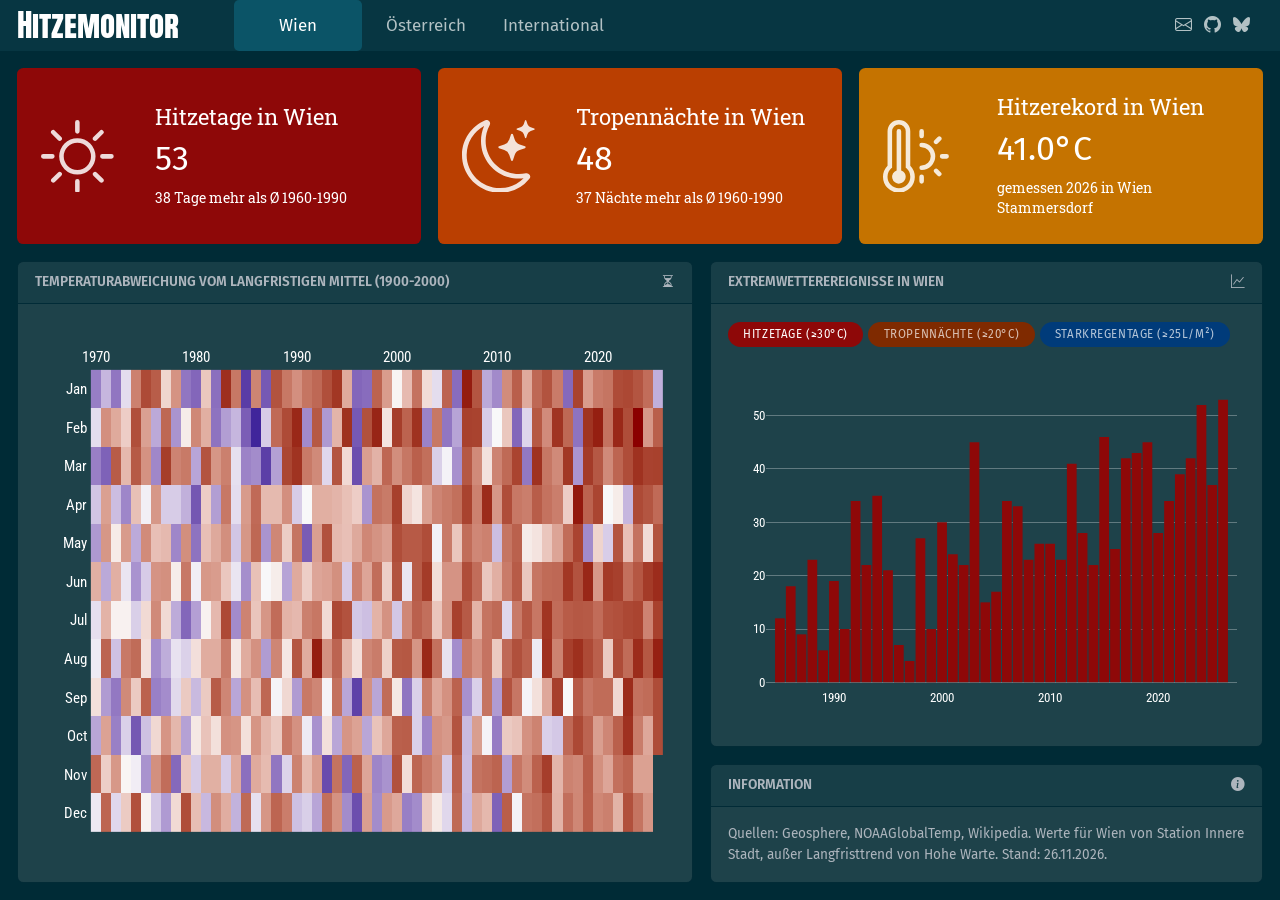
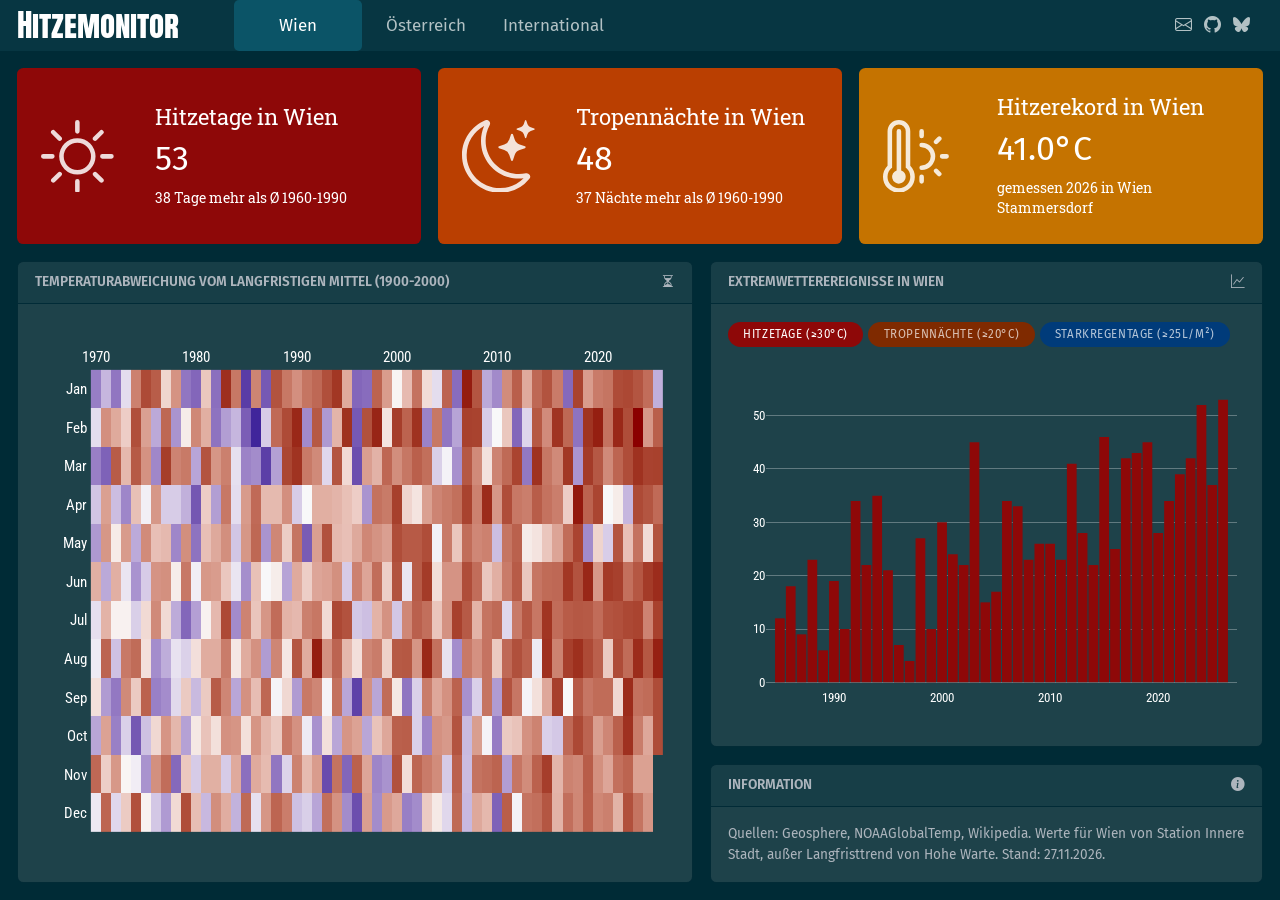
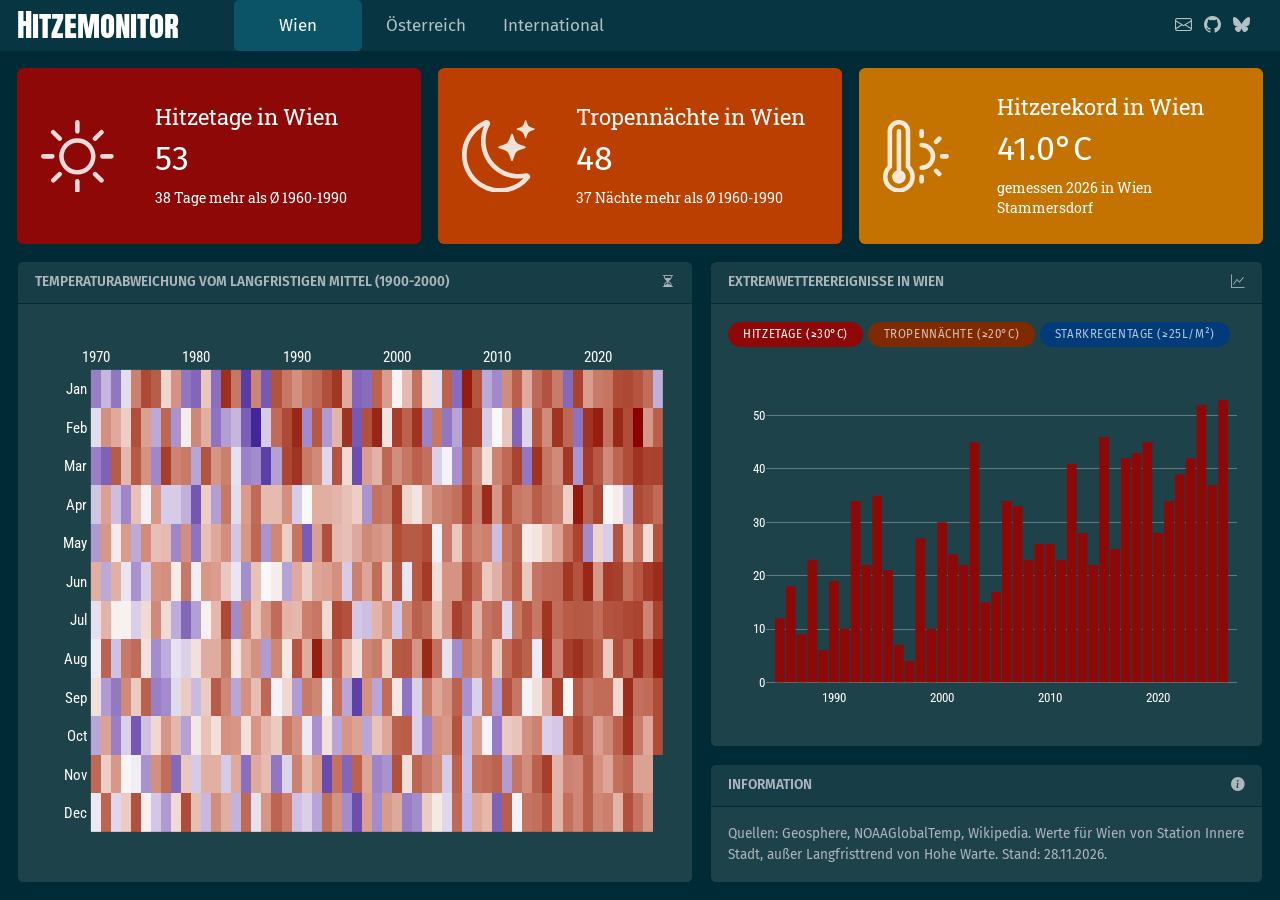
